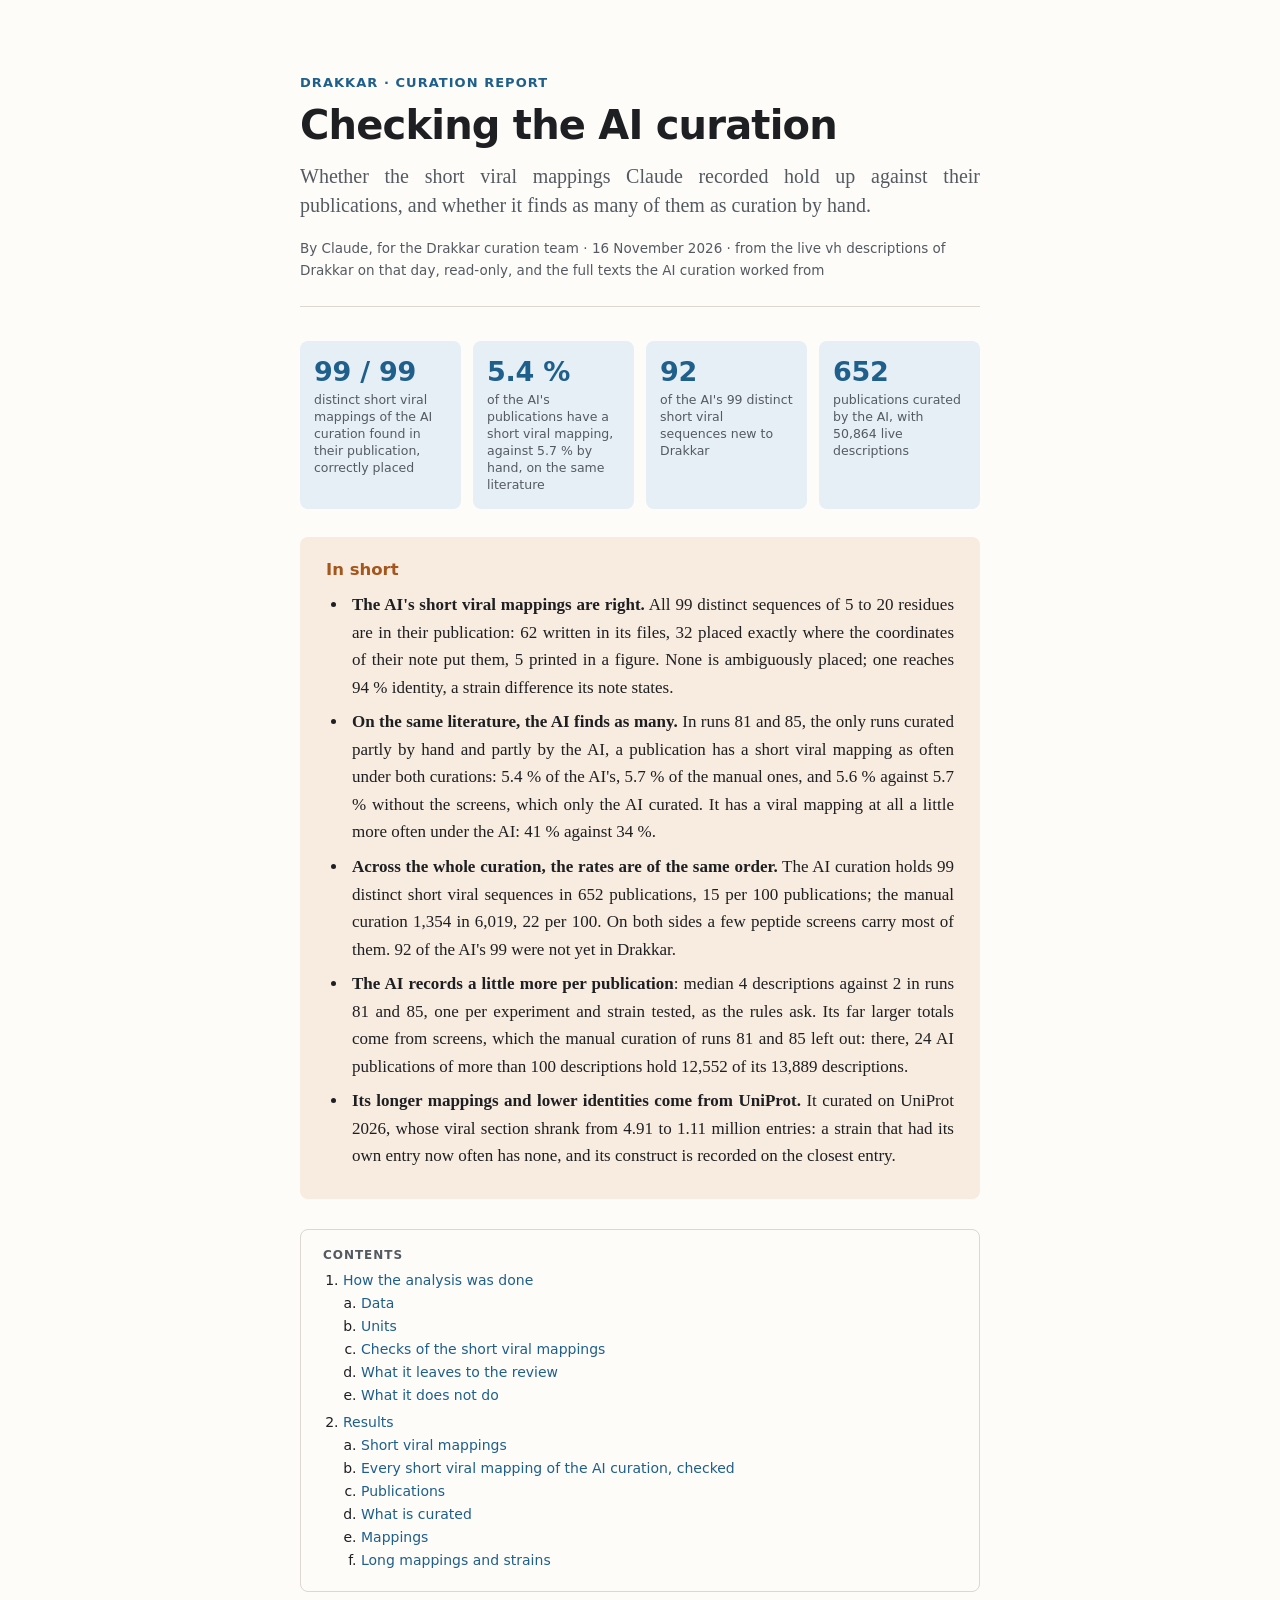
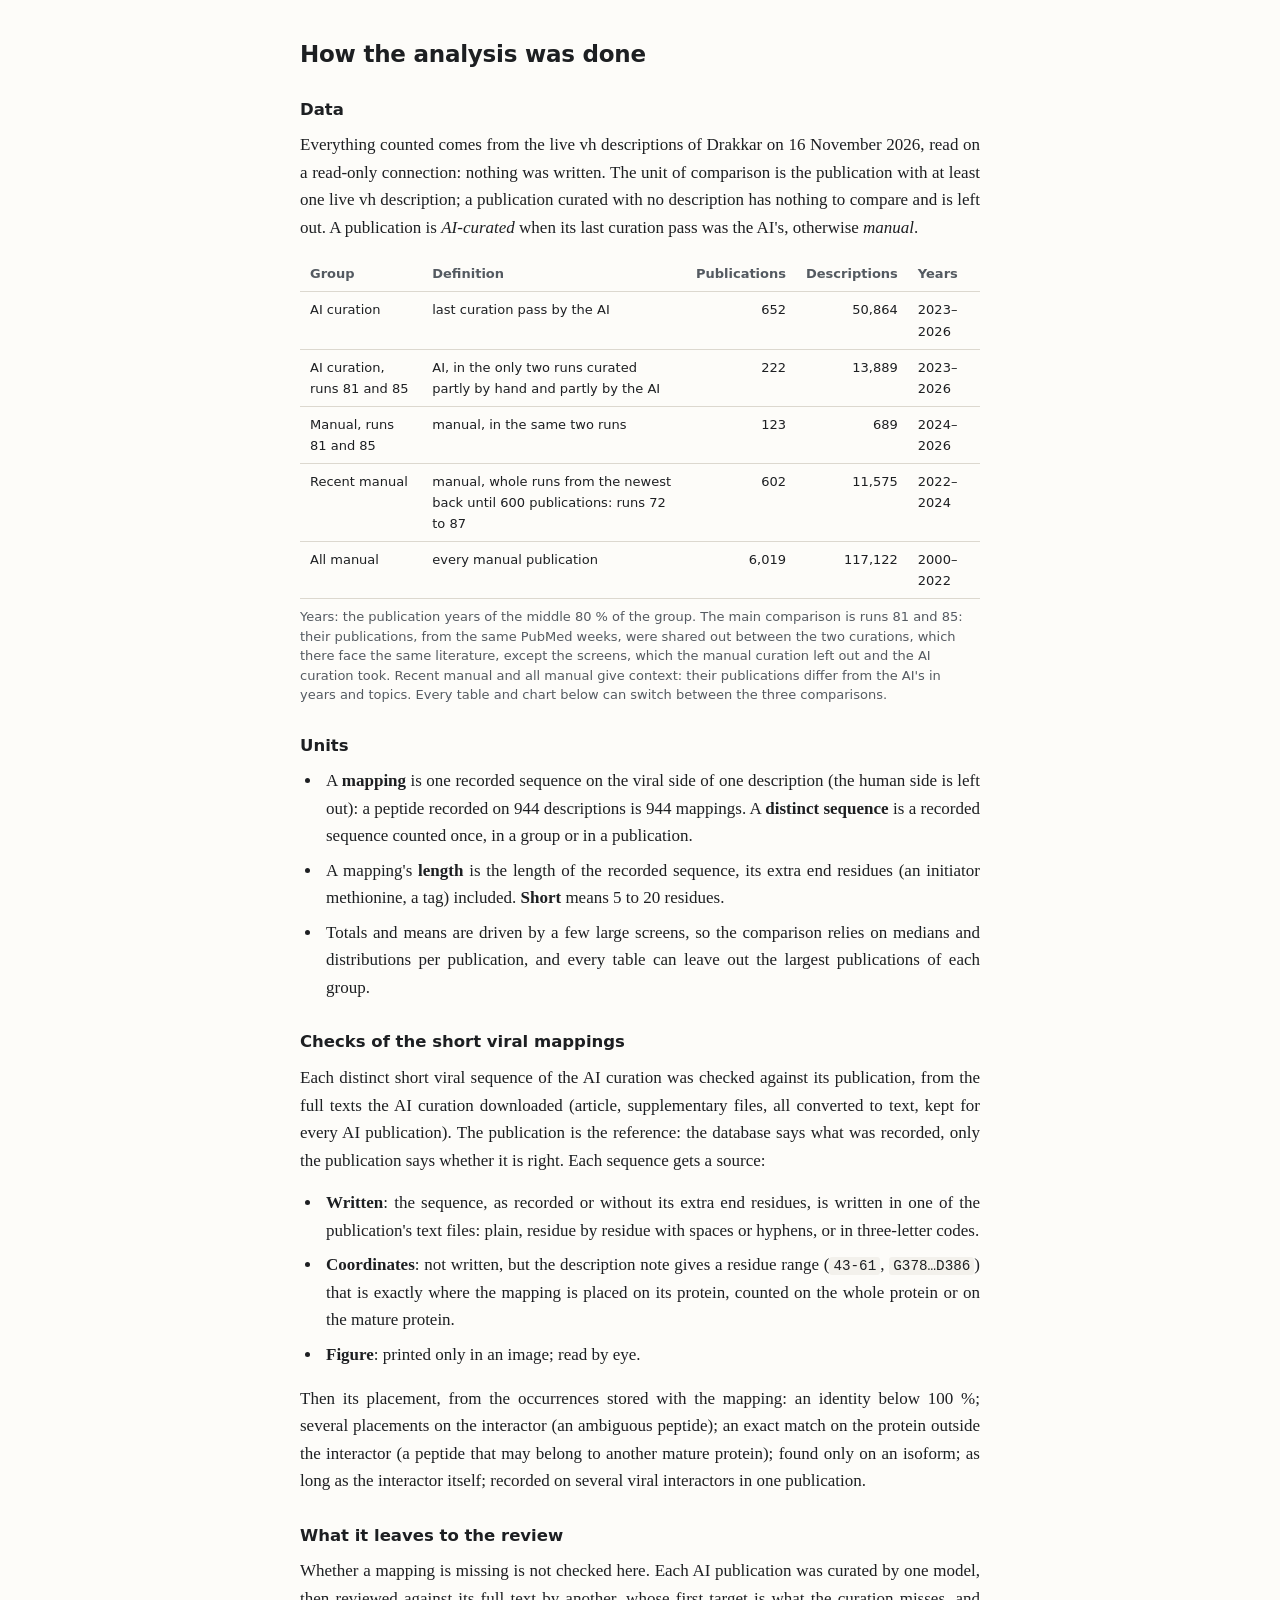
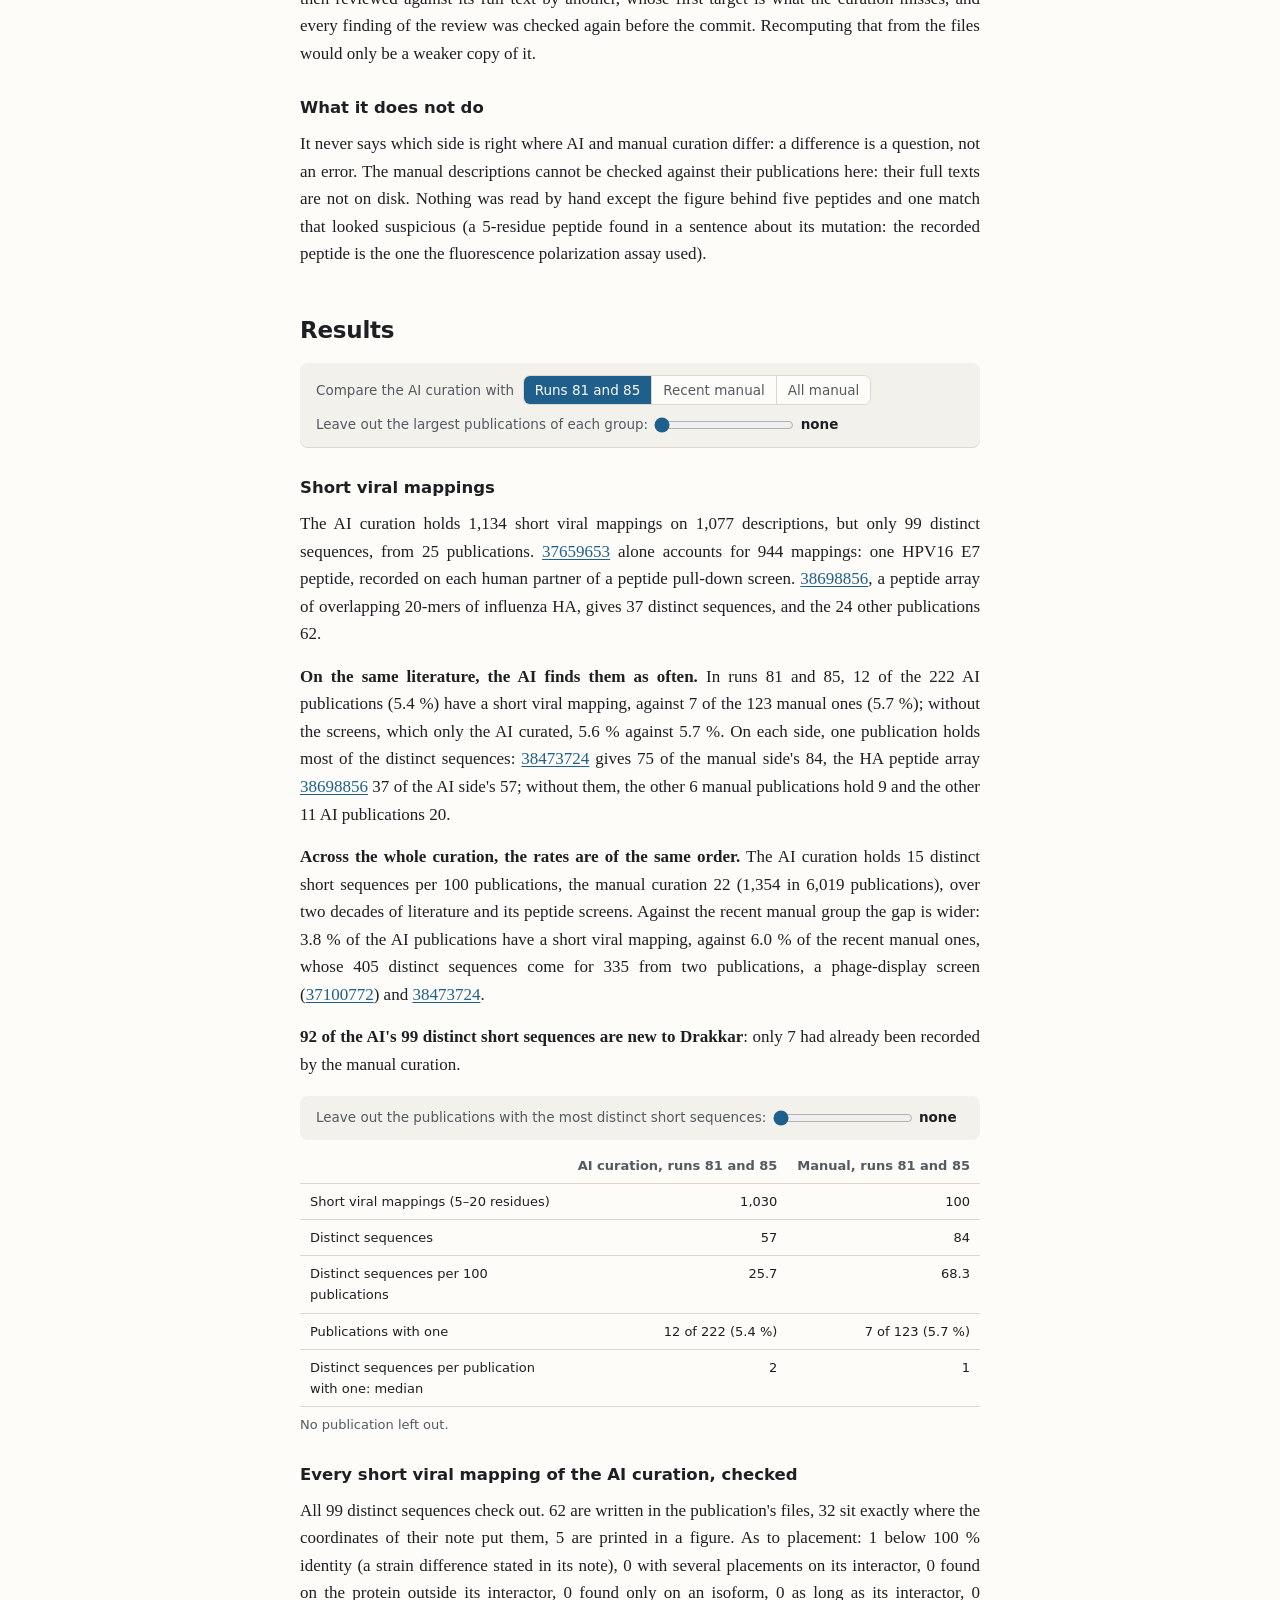
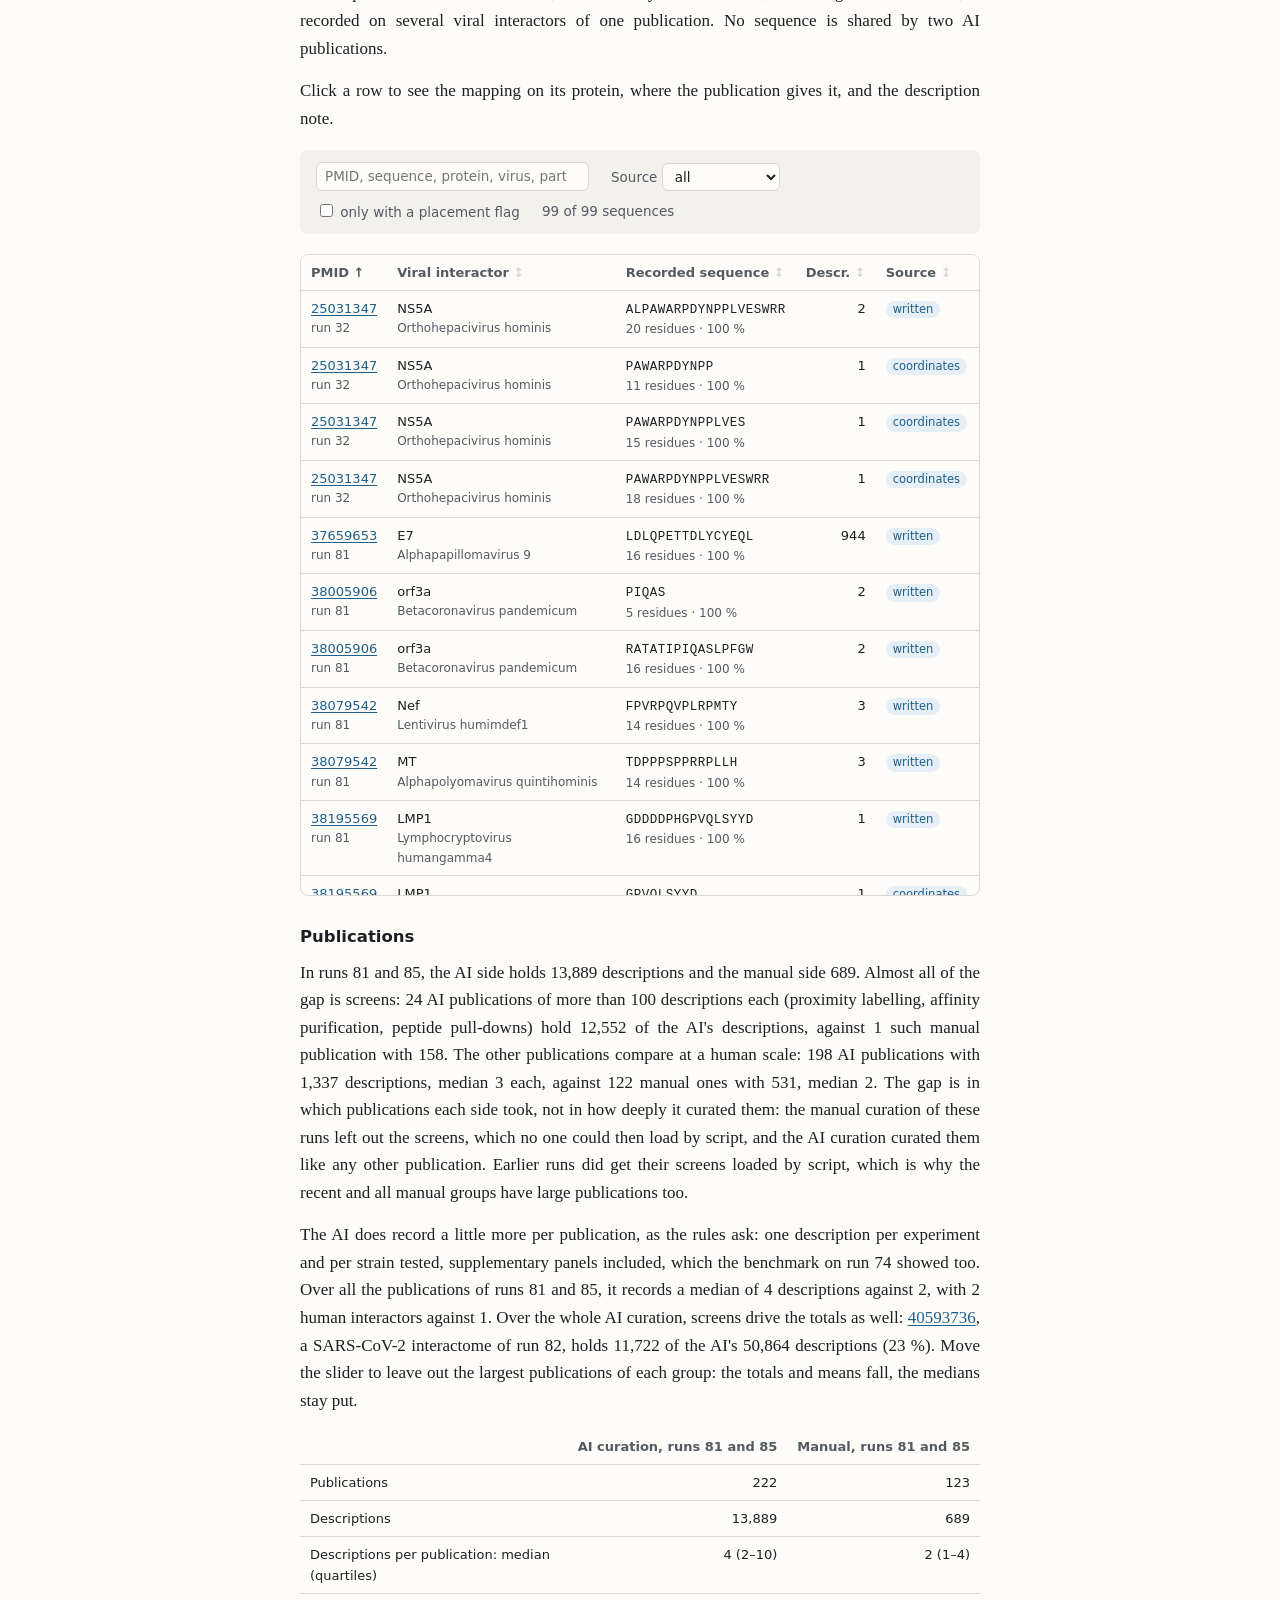
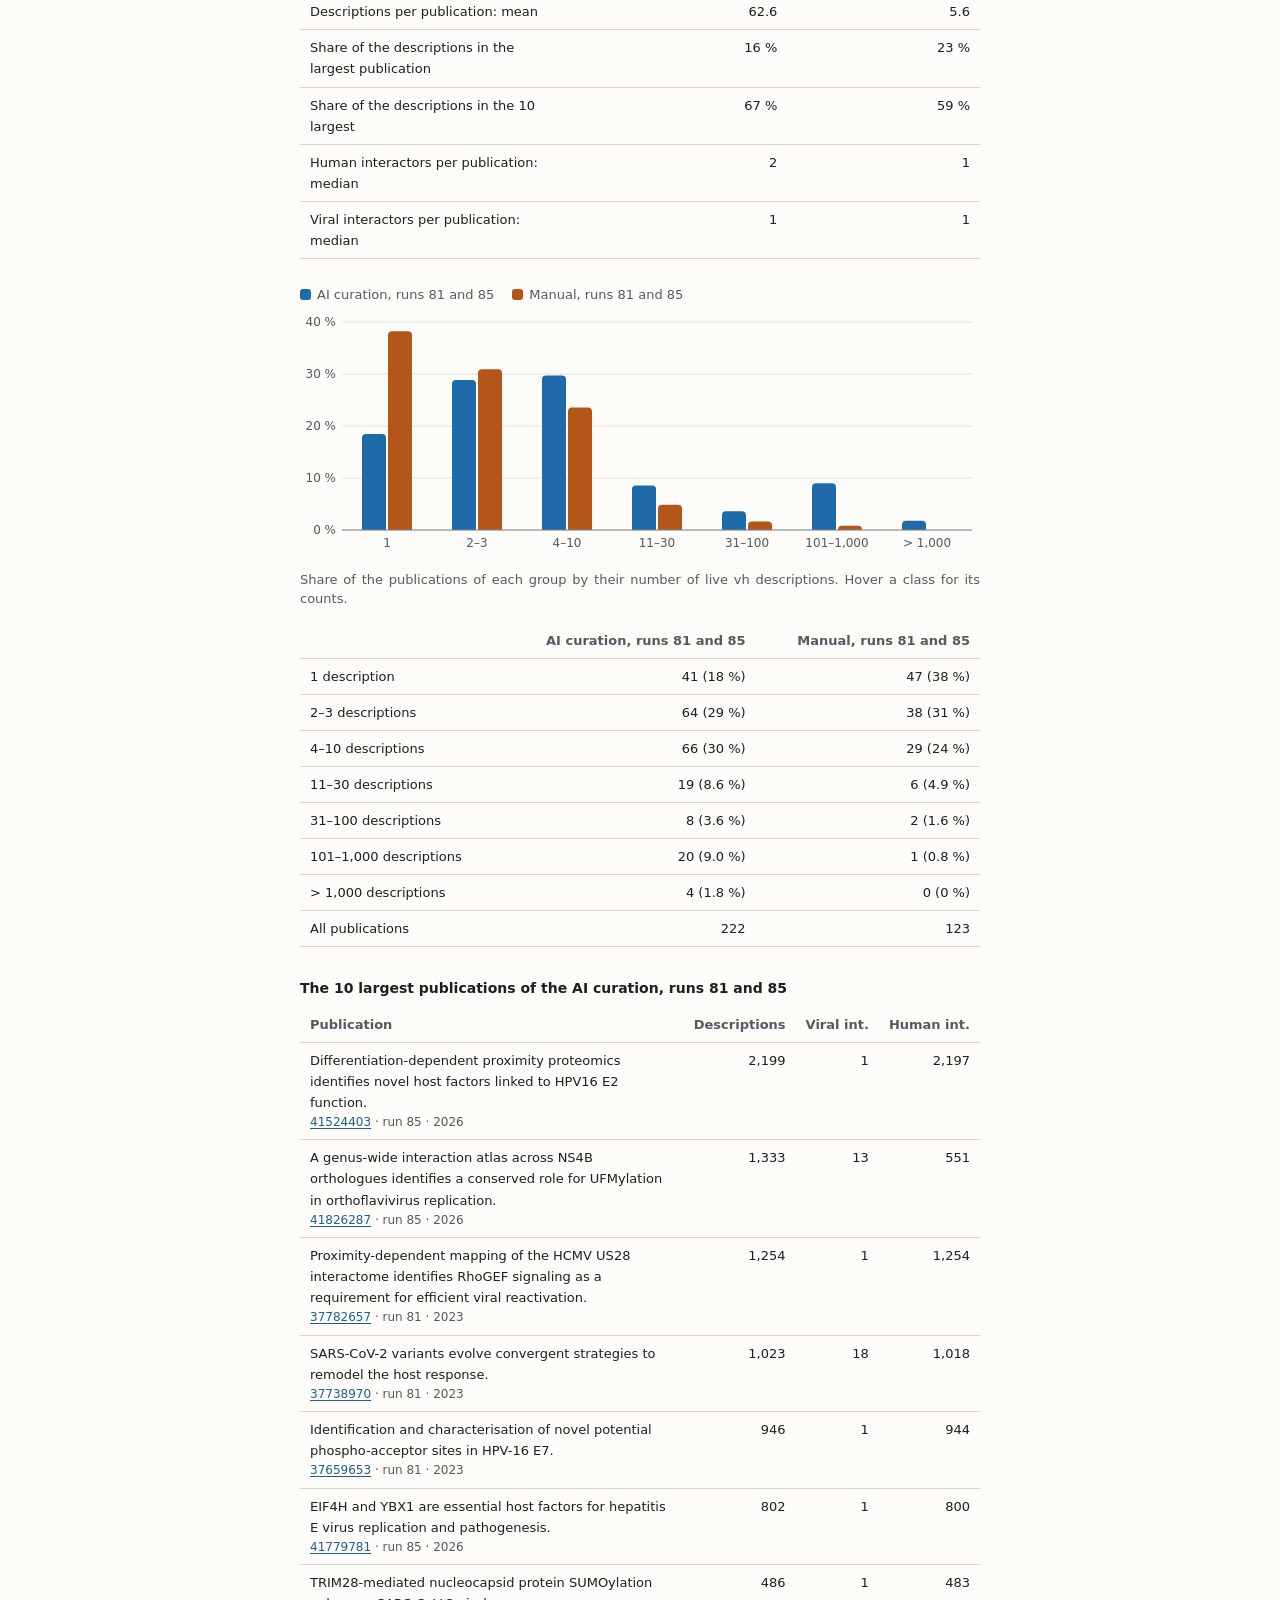
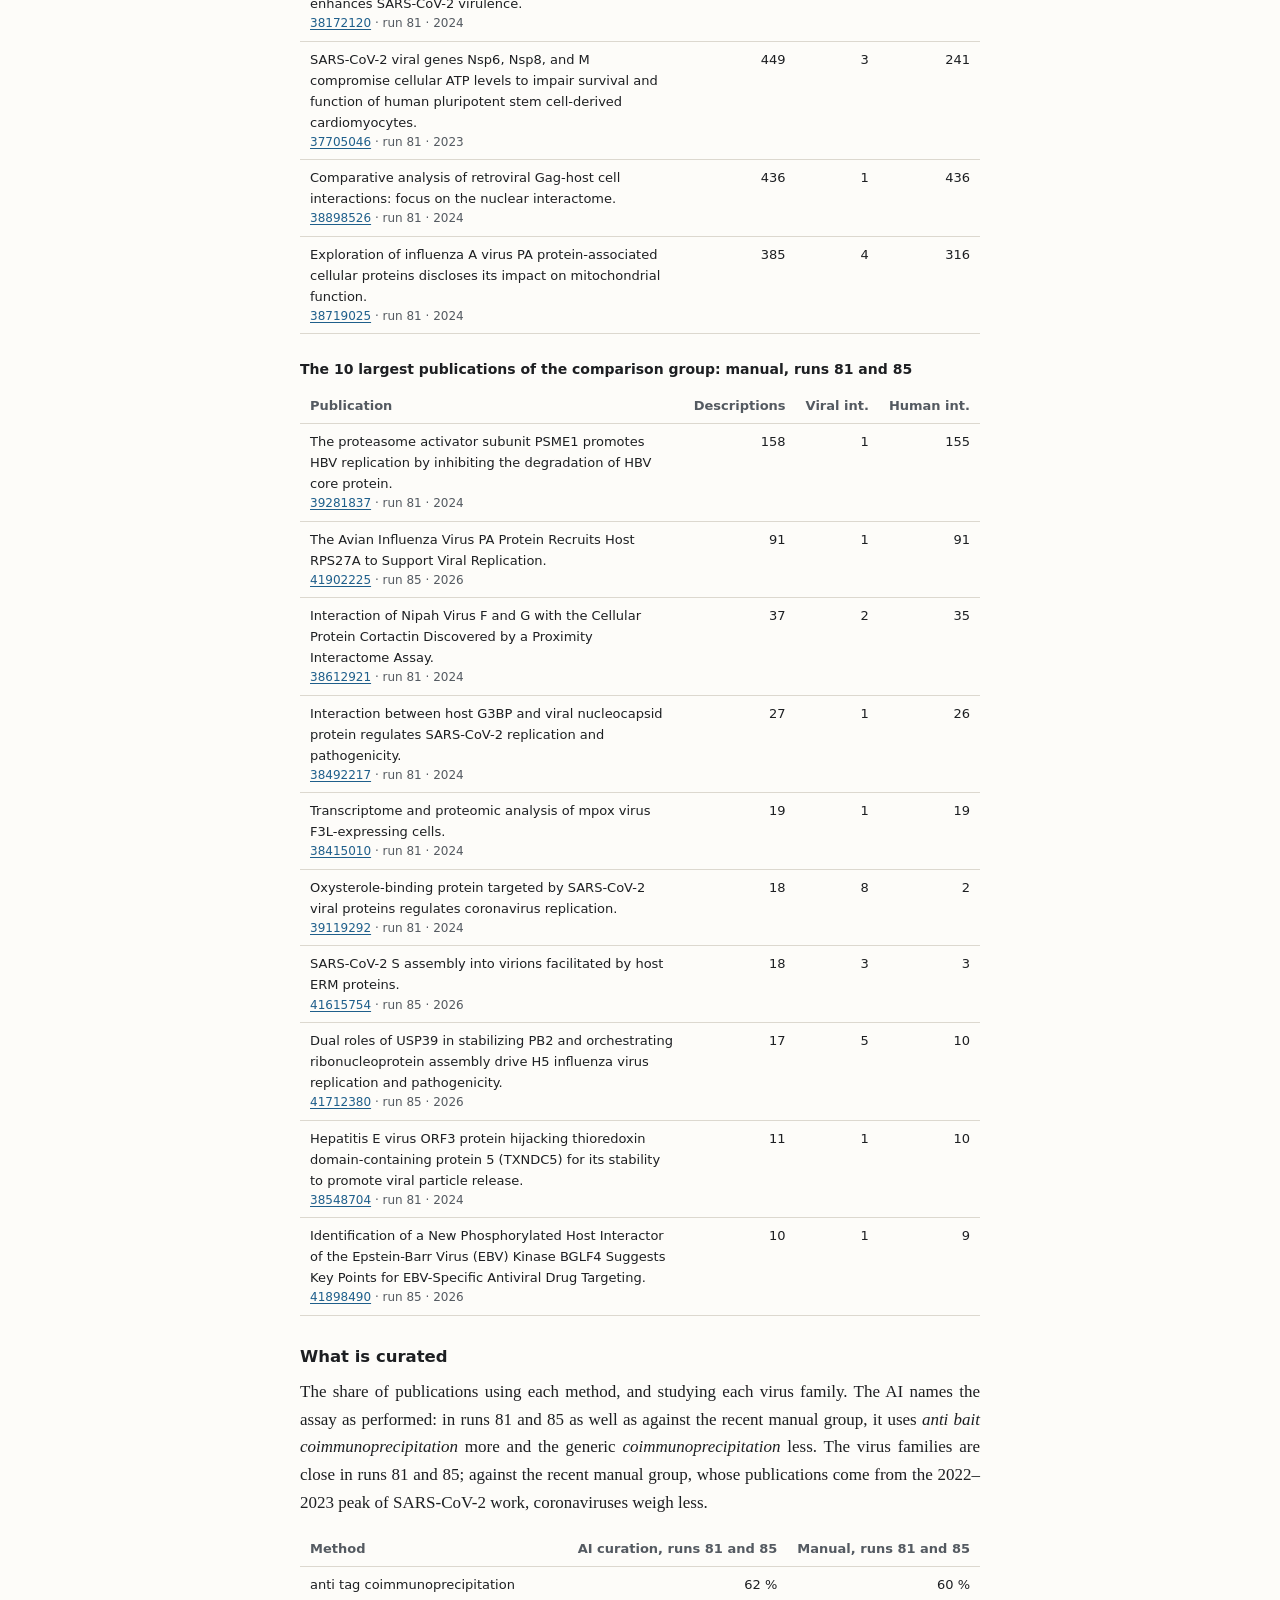
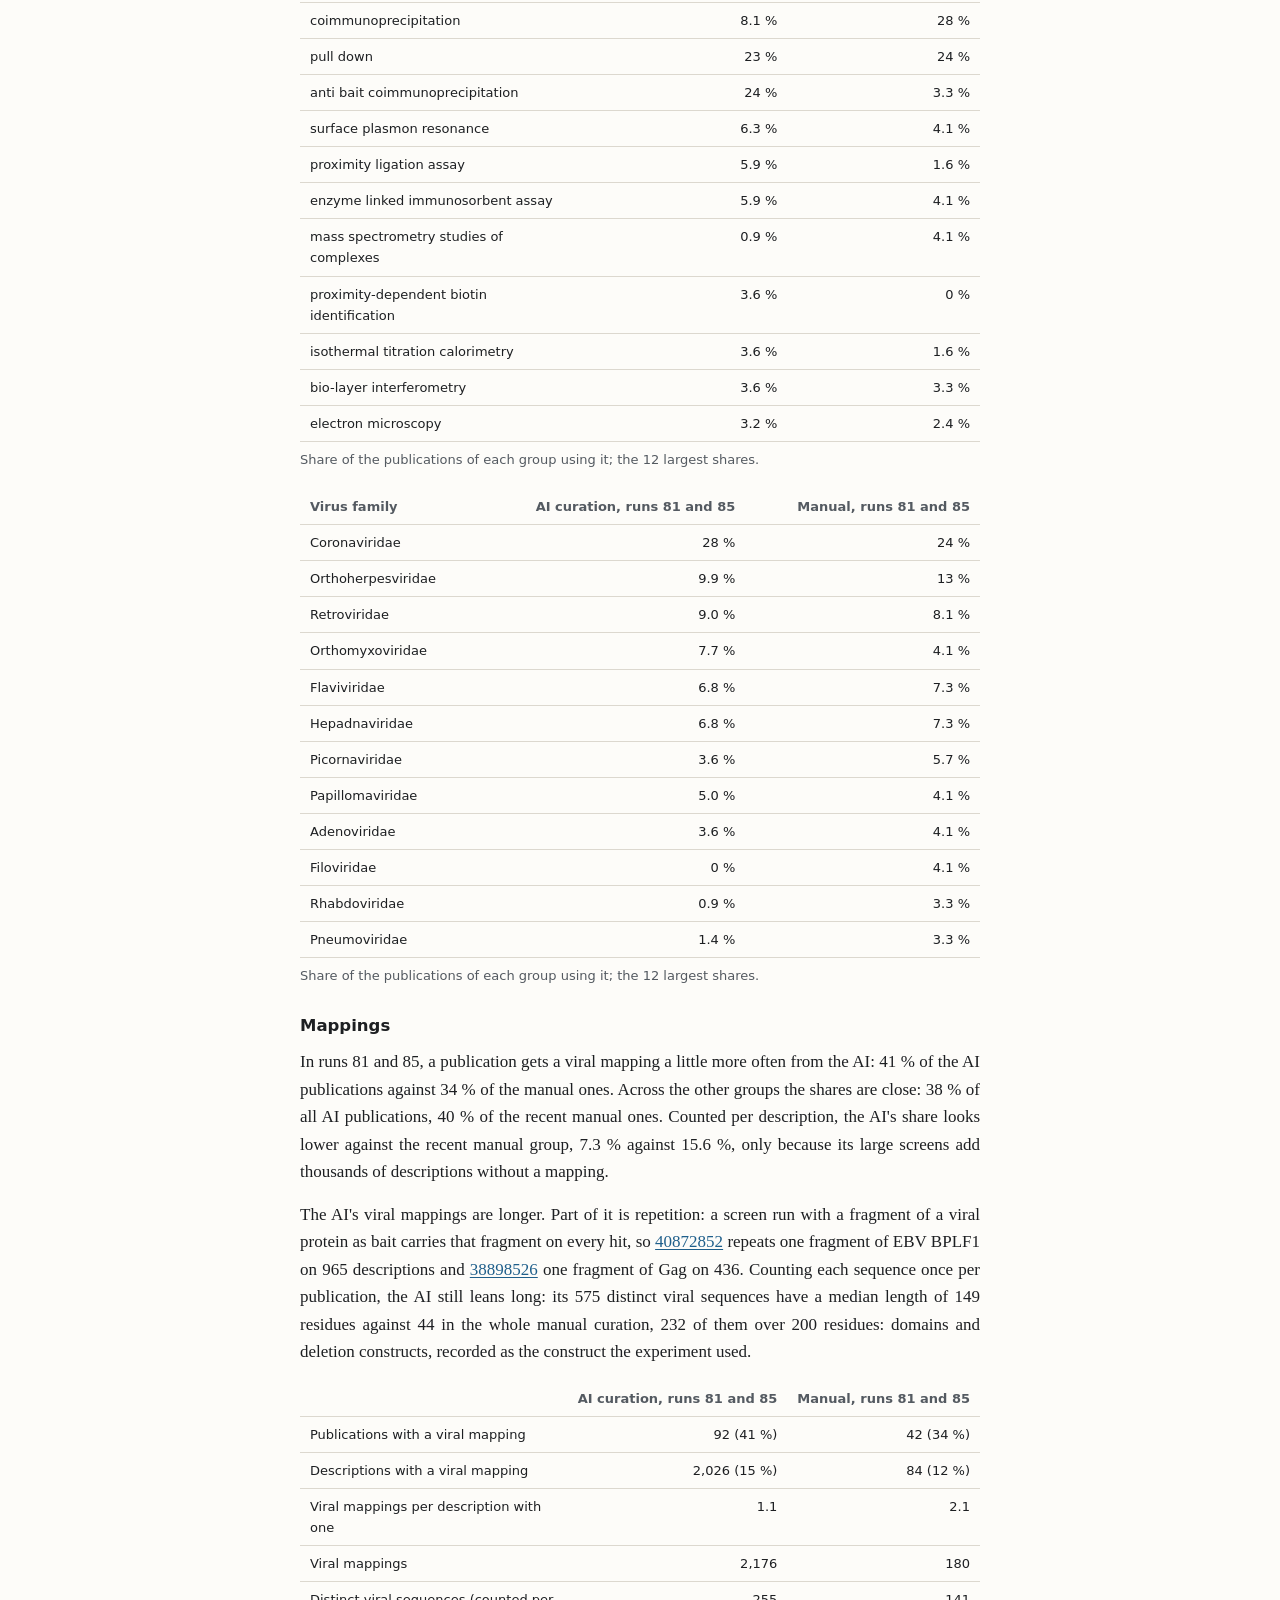
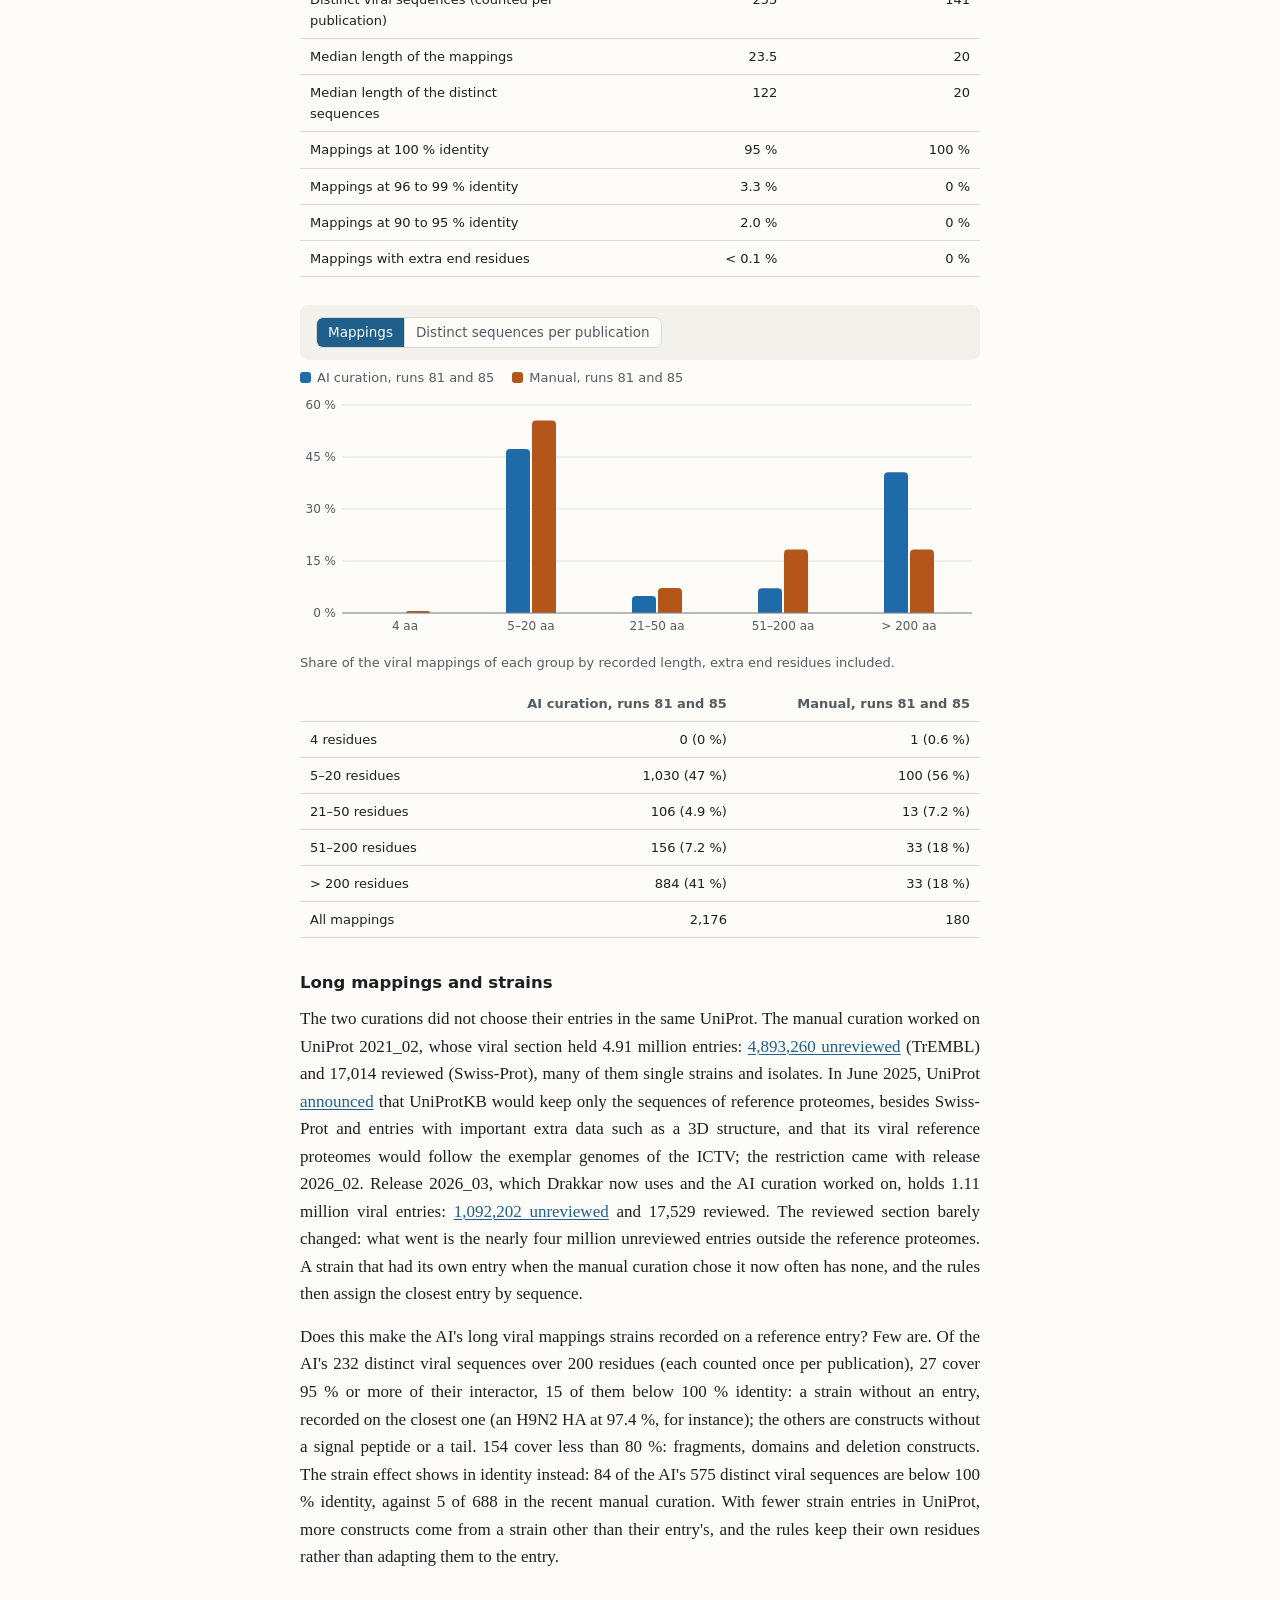
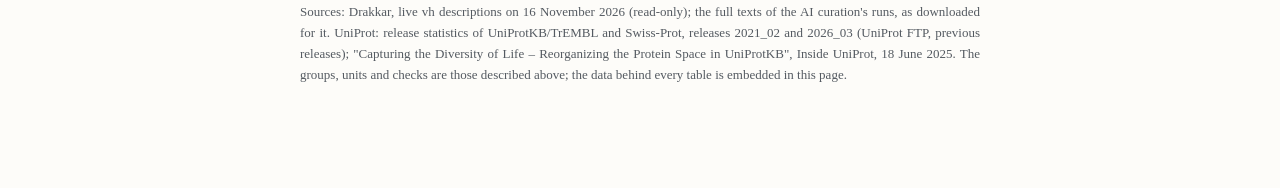
==== articles/2026-11-ai-curation-checked.html @ dc64033b "The report "Checking the AI curation" compares the AI curation with the manual one on the live vh de" ====
<!doctype html>
<html lang="en">
<head>
<meta charset="utf-8">
<meta name="viewport" content="width=device-width, initial-scale=1">
<title>Checking the AI Curation</title>
<style>
/* The base theme of the articles of articles/: a reference to copy, never linked.
   Every article is one self-contained HTML file, to be sent or opened offline: its CSS starts with a
   copy of this file and adds what that article needs (charts, controls, tables of its own). A change
   here reaches only the articles written after it.
   Colors are tokens on :root, redefined for dark mode and for print; an article's own CSS uses them,
   and defines its own tokens the same way. */
@page { size: A4; margin: 22mm 25mm 24mm; }
:root {
  --bg: #fdfcf9; --ink: #1d1f22; --ink-soft: #545a61; --rule: #dcd8cf;
  --accent: #1f5f8b; --accent-soft: #e6eff6; --warm: #a4561d; --warm-soft: #f8ebdf;
  --panel: #f3f1ec; --line: #7d848b;
}
@media (prefers-color-scheme: dark) {
  :root:not([data-theme="light"]) {
    --bg: #17191c; --ink: #e7e5e0; --ink-soft: #a3a8ae; --rule: #33373c;
    --accent: #7db3dc; --accent-soft: #1d2a35; --warm: #e19a62; --warm-soft: #33261c;
    --panel: #212428; --line: #8a9097;
  }
}
:root[data-theme="dark"] {
  --bg: #17191c; --ink: #e7e5e0; --ink-soft: #a3a8ae; --rule: #33373c;
  --accent: #7db3dc; --accent-soft: #1d2a35; --warm: #e19a62; --warm-soft: #33261c;
  --panel: #212428; --line: #8a9097;
}
html { background: var(--bg); }
body {
  background: var(--bg); color: var(--ink);
  font: 17px/1.62 Charter, "Bitstream Charter", "Iowan Old Style", Georgia, Cambria, serif;
  max-width: 680px; margin: 0 auto; padding: 72px 24px 88px;
  -webkit-font-smoothing: antialiased;
}
p, li, figcaption {
  text-align: justify; text-justify: inter-word;
  hyphens: auto; -webkit-hyphens: auto; hyphenate-limit-chars: 7 3 3;
}
.byline, .pull, th, td { text-align: left; hyphens: manual; -webkit-hyphens: manual; }
h1, h2, h3, .kicker, .byline, figcaption, .stat b, .stat span, table, .diagram text {
  font-family: system-ui, -apple-system, "Segoe UI", Roboto, "Helvetica Neue", sans-serif;
}
.kicker { font-size: 13px; letter-spacing: 0.08em; text-transform: uppercase; color: var(--accent); margin: 0 0 10px; font-weight: 600; }
h1 { font-size: 40px; line-height: 1.12; letter-spacing: -0.02em; margin: 0 0 14px; }
.dek { font-size: 20px; line-height: 1.45; color: var(--ink-soft); margin: 0 0 18px; }
.byline { font-size: 13.5px; color: var(--ink-soft); border-bottom: 1px solid var(--rule); padding-bottom: 24px; margin-bottom: 34px; }
h2 { font-size: 23px; line-height: 1.25; letter-spacing: -0.01em; margin: 48px 0 14px; break-after: avoid; }
h3 { font-size: 16.5px; margin: 28px 0 8px; break-after: avoid; }
p { margin: 0 0 15px; }
ul, ol { margin: 0 0 16px; padding-left: 22px; }
li { padding-left: 4px; }
li { margin: 0 0 7px; }
em { font-style: italic; }
a { color: var(--accent); text-decoration-thickness: 1px; text-underline-offset: 2px; }
a:hover { text-decoration-thickness: 2px; }
code { font: 0.84em ui-monospace, SFMono-Regular, Menlo, Consolas, monospace; background: var(--panel); padding: 1px 4px; border-radius: 3px; }
.lead::first-letter { float: left; font-size: 58px; line-height: 0.9; padding: 6px 8px 0 0; color: var(--accent); font-weight: 700; }
blockquote.note {
  margin: 20px 0 24px; padding: 16px 22px 16px 20px; background: var(--panel); border-left: 3px solid var(--accent); border-radius: 0 6px 6px 0;
  font: 13px/1.6 ui-monospace, SFMono-Regular, Menlo, Consolas, monospace; color: var(--ink);
  break-inside: avoid; white-space: pre-wrap;
}
.aside {
  margin: 26px 0; padding: 20px 26px 22px; background: var(--warm-soft); border-radius: 8px; break-inside: avoid;
}
.aside p:last-child, .aside ul:last-child { margin-bottom: 0; }
.aside h3 { margin-top: 0; color: var(--warm); }
.pull { font-size: 21px; line-height: 1.45; color: var(--accent); border-top: 1px solid var(--rule); border-bottom: 1px solid var(--rule); padding: 18px 12px; margin: 32px 0; break-inside: avoid; }
.stats { display: grid; grid-template-columns: repeat(4, 1fr); gap: 12px; margin: 24px 0 28px; break-inside: avoid; }
.stat { background: var(--accent-soft); border-radius: 8px; padding: 16px 14px 15px; }
.stat b { display: block; font-size: 27px; line-height: 1.1; color: var(--accent); font-variant-numeric: tabular-nums; letter-spacing: -0.01em; }
.stat span { display: block; font-size: 12.5px; line-height: 1.35; color: var(--ink-soft); margin-top: 6px; }
figure { margin: 28px 0 32px; break-inside: avoid; }
figcaption { font-size: 13px; line-height: 1.5; color: var(--ink-soft); margin-top: 10px; }
.diagram { width: 100%; height: auto; display: block; }
.diagram text { font-size: 11px; fill: var(--ink); }
.diagram .label { font-size: 13px; font-weight: 700; }
.diagram .sub { font-size: 10.5px; fill: var(--ink-soft); }
.diagram .small { font-size: 9.5px; }
.diagram .node { fill: var(--panel); stroke: var(--line); stroke-width: 1; }
.diagram .worker { fill: var(--accent-soft); stroke: var(--accent); stroke-width: 1; }
.diagram .gate { fill: var(--warm-soft); stroke: var(--warm); stroke-width: 1.2; }
.diagram .db { fill: var(--panel); stroke: var(--ink-soft); stroke-width: 1.2; }
.diagram .wire { stroke: var(--line); stroke-width: 1; fill: none; }
.diagram .arrowhead { fill: var(--line); }
.diagram .warm { fill: var(--warm); }
.diagram .band { fill: none; stroke: var(--rule); stroke-width: 1; }
table { border-collapse: collapse; width: 100%; font-size: 13.5px; margin: 8px 0 20px; break-inside: avoid; }
th, td { text-align: left; padding: 7px 10px; border-bottom: 1px solid var(--rule); vertical-align: top; }
th { font-weight: 600; color: var(--ink-soft); }
td.n, th.n { text-align: right; font-variant-numeric: tabular-nums; white-space: nowrap; }
.signoff { margin-top: 40px; padding-top: 18px; border-top: 1px solid var(--rule); font-style: italic; color: var(--ink-soft); }
.sources { font-size: 13px; color: var(--ink-soft); margin-top: 30px; }
.sources p { margin-bottom: 8px; }
@media (max-width: 620px) {
  body { font-size: 16px; padding: 36px 16px 56px; }
  p, li, figcaption { text-align: left; hyphens: manual; -webkit-hyphens: manual; }
  h1 { font-size: 31px; }
  .dek { font-size: 18px; }
  .stats { grid-template-columns: repeat(2, 1fr); }
  table { display: block; overflow-x: auto; }
}
@media print {
  :root, :root[data-theme="dark"] {
    --bg: #ffffff; --ink: #1d1f22; --ink-soft: #545a61; --rule: #dcd8cf;
    --accent: #1f5f8b; --accent-soft: #e6eff6; --warm: #a4561d; --warm-soft: #f8ebdf;
    --panel: #f3f1ec; --line: #7d848b;
  }
  body { max-width: none; padding: 0; font-size: 10.6pt; line-height: 1.58; }
  h1 { font-size: 27pt; }
  h2 { font-size: 15.5pt; margin: 30px 0 10px; }
  h3 { font-size: 11.5pt; margin: 20px 0 6px; }
  p { margin-bottom: 11px; }
  .byline { padding-bottom: 18px; margin-bottom: 24px; }
  figure { margin: 18px 0 20px; }
  .aside { padding: 16px 22px 18px; }
  .diagram { max-width: 86%; margin: 0 auto; }
  blockquote.note { break-inside: auto; font-size: 12px; }
  .stat b { font-size: 21px; white-space: nowrap; }
  .stat span { font-size: 11.5px; }
  .dek { font-size: 13.5pt; }
  .pull { font-size: 14pt; }
  .stat, .aside, blockquote.note, .stats, .diagram, code {
    -webkit-print-color-adjust: exact; print-color-adjust: exact;
  }
  p, li { orphans: 3; widows: 3; }
}
</style>
<style>
/* What only this report needs, on top of the theme: chart colors (checked for color-vision
   deficiencies on both surfaces), wide blocks, controls, charts, tooltips, data tables, the explorer. */
:root { --series-1: #1f6aa8; --series-2: #b4561a; --grid: #e7e3da; --hl: #fbe7a6; }
@media (prefers-color-scheme: dark) {
  :root:not([data-theme="light"]) { --series-1: #4f9ad6; --series-2: #d27a35; --grid: #2a2e33; --hl: #5a4a17; }
}
:root[data-theme="dark"] { --series-1: #4f9ad6; --series-2: #d27a35; --grid: #2a2e33; --hl: #5a4a17; }
@media print {
  :root, :root[data-theme="dark"] { --series-1: #1f6aa8; --series-2: #b4561a; --grid: #e7e3da; --hl: #fbe7a6; }
}
.wide { box-sizing: border-box; width: min(1040px, calc(100vw - 32px)); position: relative; left: 50%; transform: translateX(-50%); }
.mono, .seq { font-family: ui-monospace, SFMono-Regular, Menlo, Consolas, monospace; }
.seq { font-size: 12.5px; letter-spacing: 0.04em; word-break: break-all; }
.seq .x { color: var(--warm); text-transform: lowercase; }
.seq .mm { background: var(--warm-soft); color: var(--warm); font-weight: 700; }
mark { background: var(--hl); color: inherit; padding: 0 1px; border-radius: 2px; }
.controls {
  display: flex; flex-wrap: wrap; gap: 10px 22px; align-items: center; margin: 18px 0 20px; padding: 12px 16px;
  background: var(--panel); border-radius: 8px; font: 13.5px/1.4 system-ui, -apple-system, "Segoe UI", Roboto, sans-serif;
}
.controls.sticky { position: sticky; top: 0; z-index: 5; box-shadow: 0 1px 0 var(--rule); }
.controls label { color: var(--ink-soft); }
.controls input[type=range] { vertical-align: middle; accent-color: var(--accent); width: 140px; }
.controls input[type=search], .controls select {
  font: inherit; color: var(--ink); background: var(--bg); border: 1px solid var(--rule); border-radius: 6px; padding: 4px 8px;
}
.seg { display: inline-flex; border: 1px solid var(--rule); border-radius: 7px; overflow: hidden; }
.seg button {
  font: inherit; color: var(--ink-soft); background: var(--bg); border: 0; padding: 5px 11px; cursor: pointer;
}
.seg button + button { border-left: 1px solid var(--rule); }
.seg button[aria-pressed=true] { background: var(--accent); color: var(--bg); }
.legend { display: flex; flex-wrap: wrap; gap: 6px 18px; font: 13px system-ui, -apple-system, "Segoe UI", Roboto, sans-serif; color: var(--ink-soft); margin: 4px 0 8px; }
.legend i { display: inline-block; width: 11px; height: 11px; border-radius: 3px; margin-right: 6px; vertical-align: -1px; }
.chart { width: 100%; height: auto; display: block; overflow: visible; }
.chart text { font: 12px system-ui, -apple-system, "Segoe UI", Roboto, sans-serif; fill: var(--ink-soft); }
.chart .grid { stroke: var(--grid); stroke-width: 1; }
.chart .axis { stroke: var(--line); stroke-width: 1; }
.chart .s1 { fill: var(--series-1); } .chart .s2 { fill: var(--series-2); }
.chart .hit { fill: transparent; cursor: default; }
.chart .hit:hover { fill: var(--ink); fill-opacity: 0.05; }
.tip {
  position: fixed; pointer-events: none; z-index: 20; background: var(--bg); color: var(--ink); border: 1px solid var(--rule);
  border-radius: 6px; padding: 7px 10px; font: 12.5px/1.45 system-ui, -apple-system, "Segoe UI", Roboto, sans-serif;
  box-shadow: 0 4px 14px rgba(0,0,0,0.12); max-width: 320px; display: none;
}
.tip b { font-weight: 600; }
table.data { font-size: 13px; }
table.data th { white-space: nowrap; }
table.data td .seq { white-space: nowrap; word-break: normal; }
table.data th[data-sort] { cursor: pointer; user-select: none; }
table.data th[data-sort]::after { content: " ↕"; color: var(--rule); }
table.data th[aria-sort=ascending]::after { content: " ↑"; color: var(--ink-soft); }
table.data th[aria-sort=descending]::after { content: " ↓"; color: var(--ink-soft); }
table.data tr.row { cursor: pointer; }
table.data tr.row:hover td { background: var(--panel); }
table.data tr.detail td { background: var(--panel); padding: 14px 16px 16px; }
table.data td .sub { display: block; color: var(--ink-soft); font-size: 12px; }
.scroll { max-height: 640px; overflow: auto; border: 1px solid var(--rule); border-radius: 8px; }
.scroll table { margin: 0; }
.scroll thead th { position: sticky; top: 0; background: var(--bg); z-index: 1; box-shadow: 0 1px 0 var(--rule); }
.pill {
  display: inline-block; font: 11.5px/1.5 system-ui, -apple-system, "Segoe UI", Roboto, sans-serif; padding: 0 7px; border-radius: 9px;
  background: var(--accent-soft); color: var(--accent); white-space: nowrap; margin: 1px 2px 1px 0;
}
.pill.warm { background: var(--warm-soft); color: var(--warm); }
.pill.soft { background: var(--panel); color: var(--ink-soft); border: 1px solid var(--rule); }
.kv { display: grid; grid-template-columns: max-content 1fr; gap: 4px 14px; font-size: 13px; margin: 0 0 10px; }
.kv dt { color: var(--ink-soft); } .kv dd { margin: 0; }
.ctx { font: 12.5px/1.6 ui-monospace, SFMono-Regular, Menlo, Consolas, monospace; white-space: pre-wrap; word-break: break-word; background: var(--bg); border: 1px solid var(--rule); border-radius: 6px; padding: 8px 10px; margin: 4px 0 10px; }
.align { font: 13px/1.5 ui-monospace, SFMono-Regular, Menlo, Consolas, monospace; white-space: pre; overflow-x: auto; background: var(--bg); border: 1px solid var(--rule); border-radius: 6px; padding: 8px 10px; margin: 4px 0 10px; }
.align .flank { color: var(--ink-soft); opacity: 0.7; }
.muted { color: var(--ink-soft); }
@media print {
  .wide { width: auto; left: 0; transform: none; }
  .controls, .tip { display: none; }
  .scroll { max-height: none; overflow: visible; }
}
.toc { margin: 30px 0 8px; padding: 16px 22px 14px; border: 1px solid var(--rule); border-radius: 8px; font: 14px/1.5 system-ui, -apple-system, "Segoe UI", Roboto, sans-serif; }
.toc-title { margin: 0 0 6px; font-weight: 600; color: var(--ink-soft); text-transform: uppercase; letter-spacing: 0.08em; font-size: 12px; text-align: left; }
.toc ol { margin: 0; padding-left: 20px; }
.toc ol ol { margin: 2px 0 6px; padding-left: 18px; list-style: lower-alpha; }
.toc li { margin: 2px 0; padding: 0; text-align: left; }
.toc a { text-decoration: none; }
.toc a:hover { text-decoration: underline; }
h2[id], h3[id] { scroll-margin-top: 90px; }
@media print { .toc { break-inside: avoid; } }
.table-title { margin: 26px 0 4px; font: 600 14px/1.4 system-ui, -apple-system, "Segoe UI", Roboto, sans-serif; color: var(--ink); text-align: left; }
figure table.data { margin-top: 14px; }
.caption, table.data caption {
  font: 13px/1.5 system-ui, -apple-system, "Segoe UI", Roboto, sans-serif; color: var(--ink-soft);
  text-align: left; hyphens: manual; -webkit-hyphens: manual; margin: -12px 0 22px;
}
table.data caption { caption-side: bottom; margin: 0; padding-top: 8px; }
@media (max-width: 620px) {
  /* the report's tables fit the phone width: headers wrap, numbers stay whole; only the explorer scrolls, in its box */
  table.data { display: table; font-size: 12.5px; }
  table.data th { white-space: normal; }
  table.data th, table.data td { padding: 6px 6px; }
  .scroll table.data { min-width: 560px; }
  .seg button { padding: 5px 8px; font-size: 12.5px; }
}
.warn { color: var(--warm); font-weight: 600; }
</style>
</head>
<body>
<header>
  <p class="kicker">Drakkar · curation report</p>
  <h1>Checking the AI curation</h1>
  <p class="dek">Whether the short viral mappings Claude recorded hold up against their publications, and whether it finds as many of them as curation by hand.</p>
  <p class="byline">By Claude, for the Drakkar curation team · 16 November 2026 · from the live vh descriptions of Drakkar on that day, read-only, and the full texts the AI curation worked from</p>
</header>

<div class="stats">
  <div class="stat"><b>99 / 99</b><span>distinct short viral mappings of the AI curation found in their publication, correctly placed</span></div>
  <div class="stat"><b>5.4 %</b><span>of the AI's publications have a short viral mapping, against 5.7 % by hand, on the same literature</span></div>
  <div class="stat"><b>92</b><span>of the AI's 99 distinct short viral sequences new to Drakkar</span></div>
  <div class="stat"><b>652</b><span>publications curated by the AI, with 50,864 live descriptions</span></div>
</div>

<div class="aside">
  <h3 data-toc="no">In short</h3>
  <ul>
    <li><strong>The AI's short viral mappings are right.</strong> All 99 distinct sequences of 5 to 20 residues are in their publication: 62 written in its files, 32 placed exactly where the coordinates of their note put them, 5 printed in a figure. None is ambiguously placed; one reaches 94 % identity, a strain difference its note states.</li>
    <li><strong>On the same literature, the AI finds as many.</strong> In runs 81 and 85, the only runs curated partly by hand and partly by the AI, a publication has a short viral mapping as often under both curations: 5.4 % of the AI's, 5.7 % of the manual ones, and 5.6 % against 5.7 % without the screens, which only the AI curated. It has a viral mapping at all a little more often under the AI: 41 % against 34 %.</li>
    <li><strong>Across the whole curation, the rates are of the same order.</strong> The AI curation holds 99 distinct short viral sequences in 652 publications, 15 per 100 publications; the manual curation 1,354 in 6,019, 22 per 100. On both sides a few peptide screens carry most of them. 92 of the AI's 99 were not yet in Drakkar.</li>
    <li><strong>The AI records a little more per publication</strong>: median 4 descriptions against 2 in runs 81 and 85, one per experiment and strain tested, as the rules ask. Its far larger totals come from screens, which the manual curation of runs 81 and 85 left out: there, 24 AI publications of more than 100 descriptions hold 12,552 of its 13,889 descriptions.</li>
    <li><strong>Its longer mappings and lower identities come from UniProt.</strong> It curated on UniProt 2026, whose viral section shrank from 4.91 to 1.11 million entries: a strain that had its own entry now often has none, and its construct is recorded on the closest entry.</li>
  </ul>
</div>

<nav class="toc" aria-label="Contents"><p class="toc-title">Contents</p><ol><li><a href="#how-the-analysis-was-done">How the analysis was done</a><ol><li><a href="#data">Data</a></li><li><a href="#units">Units</a></li><li><a href="#checks-of-the-short-viral-mappings">Checks of the short viral mappings</a></li><li><a href="#what-it-leaves-to-the-review">What it leaves to the review</a></li><li><a href="#what-it-does-not-do">What it does not do</a></li></ol></li><li><a href="#results">Results</a><ol><li><a href="#short-viral-mappings">Short viral mappings</a></li><li><a href="#every-short-viral-mapping-of-the-ai-curation-checked">Every short viral mapping of the AI curation, checked</a></li><li><a href="#publications">Publications</a></li><li><a href="#what-is-curated">What is curated</a></li><li><a href="#mappings">Mappings</a></li><li><a href="#long-mappings-and-strains">Long mappings and strains</a></li></ol></li></ol></nav>

<h2 id="how-the-analysis-was-done">How the analysis was done</h2>

<h3 id="data">Data</h3>
<p>Everything counted comes from the live vh descriptions of Drakkar on 16 November 2026, read on a read-only connection: nothing was written. The unit of comparison is the publication with at least one live vh description; a publication curated with no description has nothing to compare and is left out. A publication is <em>AI-curated</em> when its last curation pass was the AI's, otherwise <em>manual</em>.</p>

<table class="data">
  <thead><tr><th>Group</th><th>Definition</th><th class="n">Publications</th><th class="n">Descriptions</th><th>Years</th></tr></thead>
  <tbody>
    <tr><td>AI curation</td><td>last curation pass by the AI</td><td class="n">652</td><td class="n">50,864</td><td>2023–2026</td></tr>
    <tr><td>AI curation, runs 81 and 85</td><td>AI, in the only two runs curated partly by hand and partly by the AI</td><td class="n">222</td><td class="n">13,889</td><td>2023–2026</td></tr>
    <tr><td>Manual, runs 81 and 85</td><td>manual, in the same two runs</td><td class="n">123</td><td class="n">689</td><td>2024–2026</td></tr>
    <tr><td>Recent manual</td><td>manual, whole runs from the newest back until 600 publications: runs 72 to 87</td><td class="n">602</td><td class="n">11,575</td><td>2022–2024</td></tr>
    <tr><td>All manual</td><td>every manual publication</td><td class="n">6,019</td><td class="n">117,122</td><td>2000–2022</td></tr>
  </tbody>
</table>
<p class="caption">Years: the publication years of the middle 80 % of the group. The main comparison is runs 81 and 85: their publications, from the same PubMed weeks, were shared out between the two curations, which there face the same literature, except the screens, which the manual curation left out and the AI curation took. Recent manual and all manual give context: their publications differ from the AI's in years and topics. Every table and chart below can switch between the three comparisons.</p>

<h3 id="units">Units</h3>
<ul>
  <li>A <strong>mapping</strong> is one recorded sequence on the viral side of one description (the human side is left out): a peptide recorded on 944 descriptions is 944 mappings. A <strong>distinct sequence</strong> is a recorded sequence counted once, in a group or in a publication.</li>
  <li>A mapping's <strong>length</strong> is the length of the recorded sequence, its extra end residues (an initiator methionine, a tag) included. <strong>Short</strong> means 5 to 20 residues.</li>
  <li>Totals and means are driven by a few large screens, so the comparison relies on medians and distributions per publication, and every table can leave out the largest publications of each group.</li>
</ul>

<h3 id="checks-of-the-short-viral-mappings">Checks of the short viral mappings</h3>
<p>Each distinct short viral sequence of the AI curation was checked against its publication, from the full texts the AI curation downloaded (article, supplementary files, all converted to text, kept for every AI publication). The publication is the reference: the database says what was recorded, only the publication says whether it is right. Each sequence gets a source:</p>
<ul>
  <li><strong>Written</strong>: the sequence, as recorded or without its extra end residues, is written in one of the publication's text files: plain, residue by residue with spaces or hyphens, or in three-letter codes.</li>
  <li><strong>Coordinates</strong>: not written, but the description note gives a residue range (<code>43-61</code>, <code>G378…D386</code>) that is exactly where the mapping is placed on its protein, counted on the whole protein or on the mature protein.</li>
  <li><strong>Figure</strong>: printed only in an image; read by eye.</li>
</ul>
<p>Then its placement, from the occurrences stored with the mapping: an identity below 100 %; several placements on the interactor (an ambiguous peptide); an exact match on the protein outside the interactor (a peptide that may belong to another mature protein); found only on an isoform; as long as the interactor itself; recorded on several viral interactors in one publication.</p>

<h3 id="what-it-leaves-to-the-review">What it leaves to the review</h3>
<p>Whether a mapping is missing is not checked here. Each AI publication was curated by one model, then reviewed against its full text by another, whose first target is what the curation misses, and every finding of the review was checked again before the commit. Recomputing that from the files would only be a weaker copy of it.</p>

<h3 id="what-it-does-not-do">What it does not do</h3>
<p>It never says which side is right where AI and manual curation differ: a difference is a question, not an error. The manual descriptions cannot be checked against their publications here: their full texts are not on disk. Nothing was read by hand except the figure behind five peptides and one match that looked suspicious (a 5-residue peptide found in a sentence about its mutation: the recorded peptide is the one the fluorescence polarization assay used).</p>

<h2 id="results">Results</h2>

<div class="controls sticky" id="controls">
  <span><label>Compare the AI curation with</label>&nbsp; <span class="seg" id="compSeg">
    <button data-v="same" aria-pressed="true">Runs 81 and 85</button><button data-v="recent" aria-pressed="false">Recent manual</button><button data-v="manual" aria-pressed="false">All manual</button></span></span>
  <span><label for="drop">Leave out the largest publications of each group:</label> <input type="range" id="drop" min="0" max="20" value="0"> <b id="dropV">none</b></span>
</div>

<h3 id="short-viral-mappings">Short viral mappings</h3>
<p>The AI curation holds 1,134 short viral mappings on 1,077 descriptions, but only 99 distinct sequences, from 25 publications. <a href="https://pubmed.ncbi.nlm.nih.gov/37659653/">37659653</a> alone accounts for 944 mappings: one HPV16 E7 peptide, recorded on each human partner of a peptide pull-down screen. <a href="https://pubmed.ncbi.nlm.nih.gov/38698856/">38698856</a>, a peptide array of overlapping 20-mers of influenza HA, gives 37 distinct sequences, and the 24 other publications 62.</p>
<p><strong>On the same literature, the AI finds them as often.</strong> In runs 81 and 85, 12 of the 222 AI publications (5.4 %) have a short viral mapping, against 7 of the 123 manual ones (5.7 %); without the screens, which only the AI curated, 5.6 % against 5.7 %. On each side, one publication holds most of the distinct sequences: <a href="https://pubmed.ncbi.nlm.nih.gov/38473724/">38473724</a> gives 75 of the manual side's 84, the HA peptide array <a href="https://pubmed.ncbi.nlm.nih.gov/38698856/">38698856</a> 37 of the AI side's 57; without them, the other 6 manual publications hold 9 and the other 11 AI publications 20.</p>
<p><strong>Across the whole curation, the rates are of the same order.</strong> The AI curation holds 15 distinct short sequences per 100 publications, the manual curation 22 (1,354 in 6,019 publications), over two decades of literature and its peptide screens. Against the recent manual group the gap is wider: 3.8 % of the AI publications have a short viral mapping, against 6.0 % of the recent manual ones, whose 405 distinct sequences come for 335 from two publications, a phage-display screen (<a href="https://pubmed.ncbi.nlm.nih.gov/37100772/">37100772</a>) and <a href="https://pubmed.ncbi.nlm.nih.gov/38473724/">38473724</a>.</p>
<p><strong>92 of the AI's 99 distinct short sequences are new to Drakkar</strong>: only 7 had already been recorded by the manual curation.</p>

<div class="controls" style="margin-bottom:8px"><span><label for="dropShort">Leave out the publications with the most distinct short sequences:</label> <input type="range" id="dropShort" min="0" max="5" value="0"> <b id="dropShortV">none</b></span></div>
<table class="data" id="shortTable"></table>
<p class="caption" id="shortLeft"></p>

<h3 id="every-short-viral-mapping-of-the-ai-curation-checked">Every short viral mapping of the AI curation, checked</h3>
<p>All 99 distinct sequences check out. 62 are written in the publication's files, 32 sit exactly where the coordinates of their note put them, 5 are printed in a figure. As to placement: 1 below 100 % identity (a strain difference stated in its note), 0 with several placements on its interactor, 0 found on the protein outside its interactor, 0 found only on an isoform, 0 as long as its interactor, 0 recorded on several viral interactors of one publication. No sequence is shared by two AI publications.</p>
<p>Click a row to see the mapping on its protein, where the publication gives it, and the description note.</p>

<div class="controls" id="chkControls">
  <span><input type="search" id="chkQ" placeholder="PMID, sequence, protein, virus, partner…" size="32"></span>
  <span><label for="chkSrc">Source</label> <select id="chkSrc"><option value="">all</option><option value="written">written</option><option value="coordinates">coordinates</option><option value="figure">figure</option></select></span>
  <span><label><input type="checkbox" id="chkFlag"> only with a placement flag</label></span>
  <span class="muted" id="chkCount"></span>
</div>
<div class="scroll"><table class="data" id="chkTable"></table></div>

<h3 id="publications">Publications</h3>
<p>In runs 81 and 85, the AI side holds 13,889 descriptions and the manual side 689. Almost all of the gap is screens: 24 AI publications of more than 100 descriptions each (proximity labelling, affinity purification, peptide pull-downs) hold 12,552 of the AI's descriptions, against 1 such manual publication with 158. The other publications compare at a human scale: 198 AI publications with 1,337 descriptions, median 3 each, against 122 manual ones with 531, median 2. The gap is in which publications each side took, not in how deeply it curated them: the manual curation of these runs left out the screens, which no one could then load by script, and the AI curation curated them like any other publication. Earlier runs did get their screens loaded by script, which is why the recent and all manual groups have large publications too.</p>
<p>The AI does record a little more per publication, as the rules ask: one description per experiment and per strain tested, supplementary panels included, which the benchmark on run 74 showed too. Over all the publications of runs 81 and 85, it records a median of 4 descriptions against 2, with 2 human interactors against 1. Over the whole AI curation, screens drive the totals as well: <a href="https://pubmed.ncbi.nlm.nih.gov/40593736/">40593736</a>, a SARS-CoV-2 interactome of run 82, holds 11,722 of the AI's 50,864 descriptions (23 %). Move the slider to leave out the largest publications of each group: the totals and means fall, the medians stay put.</p>

<table class="data" id="pubTable"></table>

<figure>
  <div class="legend" id="sizeLegend"></div>
  <svg class="chart" id="sizeChart" role="img" aria-label="Share of publications by number of descriptions, AI and comparison group"></svg>
  <figcaption>Share of the publications of each group by their number of live vh descriptions. Hover a class for its counts.</figcaption>
  <table class="data" id="sizeTableView"></table>
</figure>

<p class="table-title" id="topAiH"></p>
<table class="data" id="topAi"></table>
<p class="table-title" id="topCompH"></p>
<table class="data" id="topComp"></table>

<h3 id="what-is-curated">What is curated</h3>
<p>The share of publications using each method, and studying each virus family. The AI names the assay as performed: in runs 81 and 85 as well as against the recent manual group, it uses <em>anti bait coimmunoprecipitation</em> more and the generic <em>coimmunoprecipitation</em> less. The virus families are close in runs 81 and 85; against the recent manual group, whose publications come from the 2022–2023 peak of SARS-CoV-2 work, coronaviruses weigh less.</p>
<table class="data" id="methTable"></table>
<table class="data" id="famTable"></table>

<h3 id="mappings">Mappings</h3>
<p>In runs 81 and 85, a publication gets a viral mapping a little more often from the AI: 41 % of the AI publications against 34 % of the manual ones. Across the other groups the shares are close: 38 % of all AI publications, 40 % of the recent manual ones. Counted per description, the AI's share looks lower against the recent manual group, 7.3 % against 15.6 %, only because its large screens add thousands of descriptions without a mapping.</p>
<p>The AI's viral mappings are longer. Part of it is repetition: a screen run with a fragment of a viral protein as bait carries that fragment on every hit, so <a href="https://pubmed.ncbi.nlm.nih.gov/40872852/">40872852</a> repeats one fragment of EBV BPLF1 on 965 descriptions and <a href="https://pubmed.ncbi.nlm.nih.gov/38898526/">38898526</a> one fragment of Gag on 436. Counting each sequence once per publication, the AI still leans long: its 575 distinct viral sequences have a median length of 149 residues against 44 in the whole manual curation, 232 of them over 200 residues: domains and deletion constructs, recorded as the construct the experiment used.</p>

<table class="data" id="mapTable"></table>

<figure>
  <div class="controls" style="margin:0 0 10px">
    <span class="seg" id="unitSeg"><button data-v="l" aria-pressed="true">Mappings</button><button data-v="u" aria-pressed="false">Distinct sequences per publication</button></span>
  </div>
  <div class="legend" id="lenLegend"></div>
  <svg class="chart" id="lenChart" role="img" aria-label="Mapping lengths by band, AI and comparison group"></svg>
  <figcaption>Share of the viral mappings of each group by recorded length, extra end residues included.</figcaption>
  <table class="data" id="lenTableView"></table>
</figure>

<h3 id="long-mappings-and-strains">Long mappings and strains</h3>
<p>The two curations did not choose their entries in the same UniProt. The manual curation worked on UniProt 2021_02, whose viral section held 4.91 million entries: <a href="https://ftp.uniprot.org/pub/databases/uniprot/previous_releases/release-2021_02/knowledgebase/UniProtKB_TrEMBL-relstat.html">4,893,260 unreviewed</a> (TrEMBL) and 17,014 reviewed (Swiss-Prot), many of them single strains and isolates. In June 2025, UniProt <a href="https://insideuniprot.blogspot.com/2025/06/">announced</a> that UniProtKB would keep only the sequences of reference proteomes, besides Swiss-Prot and entries with important extra data such as a 3D structure, and that its viral reference proteomes would follow the exemplar genomes of the ICTV; the restriction came with release 2026_02. Release 2026_03, which Drakkar now uses and the AI curation worked on, holds 1.11 million viral entries: <a href="https://ftp.uniprot.org/pub/databases/uniprot/previous_releases/release-2026_03/knowledgebase/UniProtKB_TrEMBL-relstat.html">1,092,202 unreviewed</a> and 17,529 reviewed. The reviewed section barely changed: what went is the nearly four million unreviewed entries outside the reference proteomes. A strain that had its own entry when the manual curation chose it now often has none, and the rules then assign the closest entry by sequence.</p>
<p>Does this make the AI's long viral mappings strains recorded on a reference entry? Few are. Of the AI's 232 distinct viral sequences over 200 residues (each counted once per publication), 27 cover 95 % or more of their interactor, 15 of them below 100 % identity: a strain without an entry, recorded on the closest one (an H9N2 HA at 97.4 %, for instance); the others are constructs without a signal peptide or a tail. 154 cover less than 80 %: fragments, domains and deletion constructs. The strain effect shows in identity instead: 84 of the AI's 575 distinct viral sequences are below 100 % identity, against 5 of 688 in the recent manual curation. With fewer strain entries in UniProt, more constructs come from a strain other than their entry's, and the rules keep their own residues rather than adapting them to the entry.</p>

<p class="sources">Sources: Drakkar, live vh descriptions on 16 November 2026 (read-only); the full texts of the AI curation's runs, as downloaded for it. UniProt: release statistics of UniProtKB/TrEMBL and Swiss-Prot, releases 2021_02 and 2026_03 (UniProt FTP, previous releases); "Capturing the Diversity of Life – Reorganizing the Protein Space in UniProtKB", Inside UniProt, 18 June 2025. The groups, units and checks are those described above; the data behind every table is embedded in this page.</p>

<div class="tip" id="tip"></div>
<script id="report-data" type="application/json">{"pubs":[{"p":37738970,"r":"81","g":["ai","ai_same"],"t":"SARS-CoV-2 variants evolve convergent strategies to remodel the host response.","y":"2023","n":1023,"m2":178,"h":1018,"v":18,"me":{"MI:0007":1023},"f":{"Coronaviridae":1023},"l2":[749,210,749,749,749,749,749,749,749,749,749,749,749,749,749,210,749,749,210,749,749,749,749,749,749,749,749,749,749,749,210,749,210,749,483,749,749,749,749,749,749,210,210,210,210,210,749,749,749,749,749,749,210,749,749,749,210,749,749,749,749,749,749,749,749,749,749,749,749,749,749,749,749,749,749,713,483,713,713,713,483,26,26,26,26,210,210,210,210,210,210,210,210,210,210,210,210,210,210,210,210,210,210,210,210,210,210,210,749,483,749,749,483,749,749,210,749,749,749,749,483,749,210,483,749,749,749,483,749,483,210,749,749,749,749,749,26,749,210,749,749,749,749,210,210,749,749,749,749,210,749,210,749,749,749,749,210,26,749,749,749,749,749,749,749,749,713,749,210,749,749,749,749,749,749,210,26,749],"u2":[26,210,483,713,749],"i2":[178,0,0],"x2":0,"s":0,"ss":[]},{"p":40593736,"r":"82","g":["ai"],"t":"Human protein interaction networks of ancestral and variant SARS-CoV-2 in organ-specific cells and bodily fluids.","y":"2025","n":11722,"m2":1,"h":5171,"v":33,"me":{"MI:0071":6960,"MI:0006":30,"MI:0004":4723,"MI:0007":8,"MI:0107":1},"f":{"Coronaviridae":11722},"l2":[197,197],"u2":[197,197],"i2":[1,1,0],"x2":0,"s":0,"ss":[]},{"p":40207930,"r":"82","g":["ai"],"t":"The ACBD3 protein coordinates ER-Golgi contacts to enable productive TBEV infection.","y":"2025","n":395,"m2":0,"h":394,"v":1,"me":{"MI:1313":394,"MI:0813":1},"f":{"Flaviviridae":395},"l2":[],"u2":[],"i2":[0,0,0],"x2":0,"s":0,"ss":[]},{"p":37860832,"r":"81","g":["ai","ai_same"],"t":"Tick-borne flavivirus NS5 antagonizes interferon signaling by inhibiting the catalytic activity of TYK2.","y":"2023","n":288,"m2":4,"h":176,"v":3,"me":{"MI:0007":284,"MI:0019":2,"MI:0018":2},"f":{"Flaviviridae":288},"l2":[639,639,639,639],"u2":[639,639],"i2":[4,0,0],"x2":0,"s":0,"ss":[]},{"p":40739040,"r":"82","g":["ai"],"t":"Multi-proteomic profiling of the varicella-zoster virus-host interface reveals host susceptibilities to severe infection.","y":"2025","n":1181,"m2":0,"h":900,"v":56,"me":{"MI:0007":1181},"f":{"Orthoherpesviridae":1181},"l2":[],"u2":[],"i2":[0,0,0],"x2":0,"s":0,"ss":[]},{"p":38323812,"r":"81","g":["ai","ai_same"],"t":"Human Bocavirus 1 NP1 acts as an ssDNA-binding protein to help AAV2 DNA replication and cooperates with RPA to regulate AAV2 capsid expression.","y":"2024","n":47,"m2":7,"h":40,"v":1,"me":{"MI:0007":40,"MI:0071":3,"MI:0969":3,"MI:0096":1},"f":{"Parvoviridae":47},"l2":[169,169,169,169,169,169,139,119,169],"u2":[119,139,169],"i2":[9,0,0],"x2":0,"s":0,"ss":[]},{"p":40691152,"r":"82","g":["ai"],"t":"Structural host-virus interactome profiling of intact infected cells.","y":"2025","n":760,"m2":0,"h":528,"v":31,"me":{"MI:0030":344,"MI:0007":416},"f":{"Orthoherpesviridae":760},"l2":[],"u2":[],"i2":[0,0,0],"x2":0,"s":0,"ss":[]},{"p":37802027,"r":"81","g":["ai","ai_same"],"t":"Universal features of Nsp1-mediated translational shutdown by coronaviruses.","y":"2023","n":3,"m2":0,"h":2,"v":2,"me":{"MI:0040":3},"f":{"Coronaviridae":3},"l2":[],"u2":[],"i2":[0,0,0],"x2":0,"s":0,"ss":[]},{"p":37888983,"r":"81","g":["ai","ai_same"],"t":"KSHV RTA utilizes the host E3 ubiquitin ligase complex RNF20/40 to drive lytic reactivation.","y":"2023","n":147,"m2":0,"h":144,"v":1,"me":{"MI:0007":144,"MI:0006":2,"MI:0813":1},"f":{"Orthoherpesviridae":147},"l2":[],"u2":[],"i2":[0,0,0],"x2":0,"s":0,"ss":[]},{"p":37962355,"r":"81","g":["ai","ai_same"],"t":"Adenovirus E1A binding to DCAF10 targets proteasomal degradation of RUVBL1/2 AAA+ ATPases required for quaternary assembly of multiprotein machines, innate immunity, and responses to metabolic stress.","y":"2023","n":166,"m2":0,"h":165,"v":1,"me":{"MI:0007":1,"MI:0006":165},"f":{"Adenoviridae":166},"l2":[],"u2":[],"i2":[0,0,0],"x2":0,"s":0,"ss":[]},{"p":38103200,"r":"81","g":["ai","ai_same"],"t":"A quantitative model for virus uncoating predicts influenza A infectivity.","y":"2023","n":2,"m2":0,"h":1,"v":2,"me":{"MI:0096":2},"f":{"Orthomyxoviridae":2},"l2":[],"u2":[],"i2":[0,0,0],"x2":0,"s":0,"ss":[]},{"p":39723606,"r":"82","g":["ai"],"t":"Regulation of N-degron recognin-mediated autophagy by the SARS-CoV-2 PLpro ubiquitin deconjugase.","y":"2025","n":77,"m2":77,"h":76,"v":1,"me":{"MI:0007":76,"MI:0006":1},"f":{"Coronaviridae":77},"l2":[315,315,315,315,315,315,315,315,315,315,1198,315,315,1198,315,1198,315,315,315,315,315,315,315,315,315,315,315,315,315,315,315,315,315,315,315,315,315,315,315,315,315,315,315,315,315,315,315,315,315,315,315,315,315,315,315,315,315,315,315,315,315,315,315,315,315,315,315,315,315,315,315,315,315,315,315,315,315,315,315,315],"u2":[315,1198],"i2":[80,0,0],"x2":0,"s":0,"ss":[]},{"p":39793516,"r":"82","g":["ai"],"t":"Development of Ni-ZnO-ACE-2 peptide hybrids as electrochemical devices for SARS-CoV-2 spike protein detection.","y":"2025","n":1,"m2":0,"h":1,"v":1,"me":{"MI:0968":1},"f":{"Coronaviridae":1},"l2":[],"u2":[],"i2":[0,0,0],"x2":0,"s":0,"ss":[]},{"p":40108758,"r":"82","g":["ai"],"t":"Kit-mediated autophagy suppression driven by a viral oncoprotein emerges as a crucial survival mechanism in Merkel cell carcinoma.","y":"2025","n":1,"m2":1,"h":1,"v":1,"me":{"MI:0019":1},"f":{"Polyomaviridae":1},"l2":[339],"u2":[339],"i2":[1,0,0],"x2":0,"s":0,"ss":[]},{"p":40132641,"r":"82","g":["ai"],"t":"MFSD6 is an entry receptor for enterovirus D68.","y":"2025","n":5,"m2":0,"h":1,"v":3,"me":{"MI:0007":1,"MI:0969":1,"MI:2339":3},"f":{"Picornaviridae":5},"l2":[],"u2":[],"i2":[0,0,0],"x2":0,"s":0,"ss":[]},{"p":40183543,"r":"82","g":["ai"],"t":"Targeting USP22 to promote K63-linked ubiquitination and degradation of SARS-CoV-2 nucleocapsid protein.","y":"2025","n":1,"m2":0,"h":1,"v":1,"me":{"MI:0007":1},"f":{"Coronaviridae":1},"l2":[],"u2":[],"i2":[0,0,0],"x2":0,"s":0,"ss":[]},{"p":40187344,"r":"82","g":["ai"],"t":"Structural basis for plasticity in receptor engagement by an encephalitic alphavirus.","y":"2025","n":23,"m2":0,"h":2,"v":9,"me":{"MI:0040":6,"MI:0054":10,"MI:0969":7},"f":{"Togaviridae":23},"l2":[],"u2":[],"i2":[0,0,0],"x2":0,"s":0,"ss":[]},{"p":40214262,"r":"82","g":["ai"],"t":"Cryo-EM reveals a double oligomeric ring scaffold of the CHIKV nsP3 peptide in complex with the NTF2L domain of host G3BP1.","y":"2025","n":7,"m2":7,"h":1,"v":3,"me":{"MI:0040":1,"MI:0114":1,"MI:0071":3,"MI:0065":1,"MI:0007":1},"f":{"Togaviridae":7},"l2":[43,26,43,26,54,38,43,26,18,18,43],"u2":[18,18,26,38,43,54],"i2":[3,7,1],"x2":0,"s":2,"ss":["ITFGDFNDGEIESLSSEL","LTFGDFLPGEVDDLTDSD"]},{"p":40228741,"r":"82","g":["ai"],"t":"Viral pseudo-enzyme facilitates KSHV lytic replication via suppressing PFAS-mediated RTA deamidation.","y":"2025","n":3,"m2":0,"h":1,"v":3,"me":{"MI:0007":3},"f":{"Orthoherpesviridae":3},"l2":[],"u2":[],"i2":[0,0,0],"x2":0,"s":0,"ss":[]},{"p":40358464,"r":"82","g":["ai"],"t":"SARS-CoV-2 nsp16 is regulated by host E3 ubiquitin ligases, UBR5 and MARCHF7.","y":"2025","n":6,"m2":0,"h":2,"v":1,"me":{"MI:0006":2,"MI:0055":2,"MI:0007":2},"f":{"Coronaviridae":6},"l2":[],"u2":[],"i2":[0,0,0],"x2":0,"s":0,"ss":[]},{"p":40407327,"r":"82","g":["ai"],"t":"\u03b2-Coronaviruses exploit ESCRT for virion assembly and egress.","y":"2025","n":14,"m2":0,"h":2,"v":8,"me":{"MI:0006":1,"MI:0007":8,"MI:0096":5},"f":{"Coronaviridae":14},"l2":[],"u2":[],"i2":[0,0,0],"x2":0,"s":0,"ss":[]},{"p":40216247,"r":"82","g":["ai"],"t":"Small glycomimetic antagonists of the cytomegalovirus glycoprotein UL141 prevent binding to TRAIL death receptor.","y":"2025","n":2,"m2":2,"h":1,"v":1,"me":{"MI:0107":1,"MI:0411":1},"f":{"Orthoherpesviridae":2},"l2":[271,271],"u2":[271],"i2":[2,0,0],"x2":0,"s":0,"ss":[]},{"p":40324823,"r":"82","g":["ai"],"t":"SLC38A9 is directly involved in Tat-induced endolysosome dysfunction and senescence in astrocytes.","y":"2025","n":2,"m2":0,"h":1,"v":2,"me":{"MI:0096":1,"MI:0006":1},"f":{"Retroviridae":2},"l2":[],"u2":[],"i2":[0,0,0],"x2":0,"s":0,"ss":[]},{"p":40272155,"r":"82","g":["ai"],"t":"HIV-1 Nef activates proviral DNA transcription by recruiting Src kinase to phosphorylate host protein Nef-associated factor 1 to compromise its viral restrictive function.","y":"2025","n":2,"m2":0,"h":2,"v":1,"me":{"MI:0007":2},"f":{"Retroviridae":2},"l2":[],"u2":[],"i2":[0,0,0],"x2":0,"s":0,"ss":[]},{"p":40277358,"r":"82","g":["ai"],"t":"Ubiquitin-dependent proteasomal degradation of small hepatitis B virus surface antigen mediated by TRIM21 and antagonized by OTUD4.","y":"2025","n":4,"m2":0,"h":2,"v":1,"me":{"MI:0007":2,"MI:0096":2},"f":{"Hepadnaviridae":4},"l2":[],"u2":[],"i2":[0,0,0],"x2":0,"s":0,"ss":[]},{"p":40366164,"r":"82","g":["ai"],"t":"ANP32 proteins from ticks and vertebrates are key host factors for replication of Bourbon virus across species.","y":"2025","n":4,"m2":0,"h":2,"v":2,"me":{"MI:0007":4},"f":{"Orthomyxoviridae":4},"l2":[],"u2":[],"i2":[0,0,0],"x2":0,"s":0,"ss":[]},{"p":40298378,"r":"82","g":["ai"],"t":"Targeting CTP synthetase 1 to restore interferon induction and impede nucleotide synthesis in SARS-CoV-2 infection.","y":"2025","n":6,"m2":0,"h":1,"v":6,"me":{"MI:0096":6},"f":{"Coronaviridae":6},"l2":[],"u2":[],"i2":[0,0,0],"x2":0,"s":0,"ss":[]},{"p":40304459,"r":"82","g":["ai"],"t":"TLR7 Mediates HIV-1 Tat-Induced Cellular Senescence in Human Astrocytes.","y":"2025","n":2,"m2":0,"h":1,"v":2,"me":{"MI:0096":1,"MI:0006":1},"f":{"Retroviridae":2},"l2":[],"u2":[],"i2":[0,0,0],"x2":0,"s":0,"ss":[]},{"p":40328362,"r":"82","g":["ai"],"t":"The nucleocapsid protein of Crimean-Congo hemorrhagic fever virus interacts with eIF4A to promote the translation of viral mRNA in cells.","y":"2025","n":4,"m2":4,"h":2,"v":1,"me":{"MI:0007":2,"MI:0006":2},"f":{"Nairoviridae":4},"l2":[180,183,180,183,180,183,180,183],"u2":[180,183],"i2":[8,0,0],"x2":0,"s":0,"ss":[]},{"p":40336195,"r":"82","g":["ai"],"t":"SARS-CoV-2 N protein induces hypokalemia in acute kidney injury mice via ENaC-dependent mechanism.","y":"2025","n":2,"m2":0,"h":2,"v":1,"me":{"MI:0007":2},"f":{"Coronaviridae":2},"l2":[],"u2":[],"i2":[0,0,0],"x2":0,"s":0,"ss":[]},{"p":40342111,"r":"82","g":["ai"],"t":"SARS-CoV-2 N protein interacts with SLC7A11 to cause ferroptosis in acute lung injury.","y":"2025","n":1,"m2":0,"h":1,"v":1,"me":{"MI:0006":1},"f":{"Coronaviridae":1},"l2":[],"u2":[],"i2":[0,0,0],"x2":0,"s":0,"ss":[]},{"p":40343305,"r":"82","g":["ai"],"t":"Synthesis, molecular docking, and in vitro activity of a novel angiotensin-converting enzyme 2 inhibitor, LMS1007: a potential molecule in Covid-19 and cancer treatments.","y":"2025","n":1,"m2":1,"h":1,"v":1,"me":{"MI:0411":1},"f":{"Coronaviridae":1},"l2":[223],"u2":[223],"i2":[1,0,0],"x2":0,"s":0,"ss":[]},{"p":40369371,"r":"82","g":["ai"],"t":"Nonstructural Protein 1 Mediates HMGB1 Release by Targeting Histone H1.0 After Respiratory Syncytial Virus Infection In Vivo and In Vitro.","y":"2025","n":3,"m2":0,"h":1,"v":1,"me":{"MI:0096":1,"MI:0019":1,"MI:0107":1},"f":{"Pneumoviridae":3},"l2":[],"u2":[],"i2":[0,0,0],"x2":0,"s":0,"ss":[]},{"p":40373961,"r":"82","g":["ai"],"t":"NSP6 regulates calcium overload-induced autophagic cell death and is regulated by KLHL22-mediated ubiquitination.","y":"2025","n":2,"m2":0,"h":2,"v":1,"me":{"MI:0007":2},"f":{"Coronaviridae":2},"l2":[],"u2":[],"i2":[0,0,0],"x2":0,"s":0,"ss":[]},{"p":41713525,"r":"85","g":["manual","recent","same"],"t":"Rabies virus matrix protein hijacks the TGF-beta activated kinase 1 binding protein 2-p38 mitogen-activated protein kinase pathway to inhibit apoptosis and promote viral replication.","y":"2026","n":2,"m2":2,"h":1,"v":1,"me":{"MI:0007":1,"MI:0019":1},"f":{"Rhabdoviridae":2},"l2":[126,126],"u2":[126],"i2":[2,0,0],"x2":0,"s":0,"ss":[]},{"p":40375579,"r":"82","g":["ai"],"t":"LL-37 Inhibits TMPRSS2-Mediated S2' Site Cleavage and SARS-CoV-2 Infection but Not Omicron Variants.","y":"2025","n":2,"m2":1,"h":1,"v":2,"me":{"MI:0411":2},"f":{"Coronaviridae":2},"l2":[528,528,528],"u2":[528,528,528],"i2":[1,2,0],"x2":0,"s":0,"ss":[]},{"p":40396757,"r":"82","g":["ai"],"t":"Cullin 3-mediated ubiquitination restricts enterovirus D68 replication and is counteracted by viral protease 3C.","y":"2025","n":1,"m2":0,"h":1,"v":1,"me":{"MI:0007":1},"f":{"Picornaviridae":1},"l2":[],"u2":[],"i2":[0,0,0],"x2":0,"s":0,"ss":[]},{"p":40407323,"r":"82","g":["ai"],"t":"Delta-catenin is required for cell proliferation in virus-positive Merkel cell carcinoma cell lines but not in human fibroblasts.","y":"2025","n":17,"m2":0,"h":11,"v":1,"me":{"MI:0007":7,"MI:1314":9,"MI:0006":1},"f":{"Polyomaviridae":17},"l2":[],"u2":[],"i2":[0,0,0],"x2":0,"s":0,"ss":[]},{"p":40398756,"r":"82","g":["ai"],"t":"Dynamic bidirectional regulation between Stk38 and rabies virus M protein coordinates apoptosis progression during neurotropic infection.","y":"2025","n":3,"m2":1,"h":1,"v":2,"me":{"MI:0007":2,"MI:0006":1},"f":{"Rhabdoviridae":3},"l2":[75,153,88],"u2":[75,88,153],"i2":[1,2,0],"x2":0,"s":0,"ss":[]},{"p":40402741,"r":"82","g":["ai"],"t":"Structural basis for the recognition of two different types of receptors by Western equine encephalitis virus.","y":"2025","n":6,"m2":0,"h":2,"v":4,"me":{"MI:0040":4,"MI:0969":2},"f":{"Togaviridae":6},"l2":[],"u2":[],"i2":[0,0,0],"x2":0,"s":0,"ss":[]},{"p":40409381,"r":"82","g":["ai"],"t":"Elevated interferon-induced transmembrane protein 3 in platelets and megakaryocytes suppresses Crimean-Congo hemorrhagic fever viral infection by interacting with glycoprotein Gc.","y":"2025","n":1,"m2":0,"h":1,"v":1,"me":{"MI:0096":1},"f":{"Nairoviridae":1},"l2":[],"u2":[],"i2":[0,0,0],"x2":0,"s":0,"ss":[]},{"p":40424123,"r":"82","g":["ai"],"t":"A viral necrosome mediates direct RIPK3 activation to promote inflammatory necroptosis.","y":"2025","n":3,"m2":0,"h":2,"v":1,"me":{"MI:0007":1,"MI:0096":2},"f":{"Phenuiviridae":3},"l2":[],"u2":[],"i2":[0,0,0],"x2":0,"s":0,"ss":[]},{"p":40431683,"r":"82","g":["ai"],"t":"KRT6A Restricts Influenza A Virus Replication by Inhibiting the Nuclear Import and Assembly of Viral Ribonucleoprotein Complex.","y":"2025","n":12,"m2":0,"h":5,"v":4,"me":{"MI:0006":4,"MI:0007":8},"f":{"Orthomyxoviridae":12},"l2":[],"u2":[],"i2":[0,0,0],"x2":0,"s":0,"ss":[]},{"p":40431708,"r":"82","g":["ai"],"t":"A Novel Antiviral Therapeutic Platform: Anchoring IFN-\u03b2 to the Surface of Infectious Virions Equips Interferon-Evasive Virions with Potent Antiviral Activity.","y":"2025","n":1,"m2":0,"h":1,"v":1,"me":{"MI:0054":1},"f":{"Coronaviridae":1},"l2":[],"u2":[],"i2":[0,0,0],"x2":0,"s":0,"ss":[]},{"p":40431738,"r":"82","g":["ai"],"t":"HTLV-I Basic Leucine Zipper Factor (sHBZ) Actively Associates with Nucleophosmin (B23) in the Nucleolus.","y":"2025","n":2,"m2":0,"h":1,"v":1,"me":{"MI:0007":1,"MI:0006":1},"f":{"Retroviridae":2},"l2":[],"u2":[],"i2":[0,0,0],"x2":0,"s":0,"ss":[]},{"p":40459261,"r":"82","g":["ai"],"t":"UFMylation promotes orthoflavivirus infectious particle production.","y":"2025","n":7,"m2":0,"h":1,"v":7,"me":{"MI:0007":7},"f":{"Flaviviridae":7},"l2":[],"u2":[],"i2":[0,0,0],"x2":0,"s":0,"ss":[]},{"p":40460159,"r":"82","g":["ai"],"t":"SFTSV NSs degrades SAFA via autophagy to suppress SAFA-dependent antiviral response.","y":"2025","n":5,"m2":0,"h":4,"v":1,"me":{"MI:0007":3,"MI:0006":2},"f":{"Phenuiviridae":5},"l2":[],"u2":[],"i2":[0,0,0],"x2":0,"s":0,"ss":[]},{"p":40470958,"r":"82","g":["ai"],"t":"Kaposi's sarcoma-associated herpesvirus ORF61 protein sequesters APOBEC3B in filamentous aggregates.","y":"2025","n":2,"m2":0,"h":2,"v":2,"me":{"MI:0007":2},"f":{"Orthoherpesviridae":2},"l2":[],"u2":[],"i2":[0,0,0],"x2":0,"s":0,"ss":[]},{"p":40459262,"r":"82","g":["ai"],"t":"VCY mediates inhibition of PFV replication via interaction with the transcription activator Tas.","y":"2025","n":2,"m2":1,"h":1,"v":1,"me":{"MI:0007":1,"MI:0096":1},"f":{"Retroviridae":2},"l2":[222,86],"u2":[86,222],"i2":[2,0,0],"x2":0,"s":0,"ss":[]},{"p":40498831,"r":"82","g":["ai"],"t":"Influenza A virus subverts the LC3-pericentrin dynein adaptor complex for host cytoplasm entry.","y":"2025","n":7,"m2":0,"h":2,"v":6,"me":{"MI:0006":6,"MI:1313":1},"f":{"Orthomyxoviridae":7},"l2":[],"u2":[],"i2":[0,0,0],"x2":0,"s":0,"ss":[]},{"p":40559543,"r":"82","g":["ai"],"t":"Comparative IP-MS Reveals HSPA5 and HSPA8 Interacting with Hemagglutinin Protein to Promote the Replication of Influenza A Virus.","y":"2025","n":607,"m2":0,"h":586,"v":1,"me":{"MI:0006":581,"MI:0007":26},"f":{"Orthomyxoviridae":607},"l2":[],"u2":[],"i2":[0,0,0],"x2":0,"s":0,"ss":[]},{"p":40500754,"r":"82","g":["ai"],"t":"Lamin A/C promotes HBV transcription by modulating histone modification associated with cccDNA minichromosome in an HBx-dependent manner.","y":"2025","n":37,"m2":0,"h":36,"v":1,"me":{"MI:0006":34,"MI:0019":1,"MI:0007":2},"f":{"Hepadnaviridae":37},"l2":[],"u2":[],"i2":[0,0,0],"x2":0,"s":0,"ss":[]},{"p":40506554,"r":"82","g":["ai"],"t":"The hepatocyte traffic network in the human hepatitis A virus biological cycle from an evolutionary perspective.","y":"2025","n":1,"m2":0,"h":1,"v":1,"me":{"MI:0019":1},"f":{"Picornaviridae":1},"l2":[],"u2":[],"i2":[0,0,0],"x2":0,"s":0,"ss":[]},{"p":40512786,"r":"82","g":["ai"],"t":"Structural basis of the hepatitis B virus X protein in complex with DDB1.","y":"2025","n":4,"m2":1,"h":3,"v":1,"me":{"MI:0040":1,"MI:0096":3},"f":{"Hepadnaviridae":4},"l2":[104],"u2":[104],"i2":[1,0,0],"x2":0,"s":0,"ss":[]},{"p":40529622,"r":"82","g":["ai"],"t":"The Functional DPP4 Receptor Is an Indispensable Factor Mediating the Immune Performance of Mucosal Vaccines for Middle East Respiratory Syndrome.","y":"2025","n":1,"m2":1,"h":1,"v":1,"me":{"MI:0969":1},"f":{"Coronaviridae":1},"l2":[207],"u2":[207],"i2":[1,0,0],"x2":0,"s":0,"ss":[]},{"p":40532013,"r":"82","g":["ai"],"t":"HIV-1 binds dynein directly to hijack microtubule transport machinery.","y":"2025","n":1,"m2":0,"h":1,"v":1,"me":{"MI:0813":1},"f":{"Retroviridae":1},"l2":[],"u2":[],"i2":[0,0,0],"x2":0,"s":0,"ss":[]},{"p":40533557,"r":"82","g":["ai"],"t":"R9AP is a common receptor for EBV infection in epithelial cells and B cells.","y":"2025","n":8,"m2":4,"h":2,"v":2,"me":{"MI:0007":4,"MI:0096":2,"MI:0969":2},"f":{"Orthoherpesviridae":8},"l2":[664,115,664,115],"u2":[115,664],"i2":[0,4,0],"x2":0,"s":0,"ss":[]},{"p":40537285,"r":"82","g":["ai"],"t":"GSK3A promotes human adenovirus replication and phosphorylates viral L4-22K protein.","y":"2025","n":3,"m2":0,"h":1,"v":3,"me":{"MI:0007":2,"MI:0006":1},"f":{"Adenoviridae":3},"l2":[],"u2":[],"i2":[0,0,0],"x2":0,"s":0,"ss":[]},{"p":40539804,"r":"82","g":["ai"],"t":"Critical amino acid residues in human ACE2 for SARS-CoV-2 spike protein binding and virus entry.","y":"2025","n":1,"m2":1,"h":1,"v":1,"me":{"MI:0107":1},"f":{"Coronaviridae":1},"l2":[223],"u2":[223],"i2":[1,0,0],"x2":0,"s":0,"ss":[]},{"p":40548720,"r":"82","g":["ai"],"t":"Zika virus non-structural protein NS2A mediated endoplasmic reticulum stress through interacting with Sarco/endoplasmic reticulum Ca2+-ATPase 2.","y":"2025","n":6,"m2":1,"h":6,"v":1,"me":{"MI:0007":6},"f":{"Flaviviridae":6},"l2":[151],"u2":[151],"i2":[1,0,0],"x2":0,"s":0,"ss":[]},{"p":40549917,"r":"82","g":["ai"],"t":"JunB-HBZ nuclear translocation by TGF-\u03b2 is a key driver in HTLV-1-mediated leukemogenesis.","y":"2025","n":5,"m2":0,"h":3,"v":1,"me":{"MI:0813":3,"MI:0006":2},"f":{"Retroviridae":5},"l2":[],"u2":[],"i2":[0,0,0],"x2":0,"s":0,"ss":[]},{"p":40552817,"r":"82","g":["ai"],"t":"CD317 functions as a key antiviral factor in human herpesvirus 6 (HHV-6) infection.","y":"2025","n":2,"m2":0,"h":1,"v":1,"me":{"MI:0006":1,"MI:0007":1},"f":{"Orthoherpesviridae":2},"l2":[],"u2":[],"i2":[0,0,0],"x2":0,"s":0,"ss":[]},{"p":40558091,"r":"82","g":["ai"],"t":"SARS-CoV-2 Nsp14 binds Tollip and activates pro-inflammatory pathways while downregulating interferon-\u03b1 and interferon-\u03b3 receptors.","y":"2025","n":1,"m2":1,"h":1,"v":1,"me":{"MI:0007":1},"f":{"Coronaviridae":1},"l2":[287,241],"u2":[241,287],"i2":[2,0,0],"x2":0,"s":0,"ss":[]},{"p":40558096,"r":"82","g":["ai"],"t":"Rabies virus utilizes neuropilin 2 as an endocytic receptor to trigger TGFBR1-mediated actin polymerization.","y":"2025","n":7,"m2":1,"h":1,"v":4,"me":{"MI:0007":3,"MI:0096":4},"f":{"Rhabdoviridae":7},"l2":[410],"u2":[410],"i2":[1,0,0],"x2":0,"s":0,"ss":[]},{"p":40562237,"r":"82","g":["ai"],"t":"Host lncRNA assists the nuclear import of influenza A virus protein PB2 in a species-specific manner.","y":"2025","n":6,"m2":0,"h":5,"v":1,"me":{"MI:0006":2,"MI:0813":1,"MI:0007":3},"f":{"Orthomyxoviridae":6},"l2":[],"u2":[],"i2":[0,0,0],"x2":0,"s":0,"ss":[]},{"p":40565000,"r":"82","g":["ai"],"t":"SARS-CoV-2 ORF7a Protein Impedes Type I Interferon-Activated JAK/STAT Signaling by Interacting with HNRNPA2B1.","y":"2025","n":9,"m2":1,"h":9,"v":1,"me":{"MI:0007":9},"f":{"Coronaviridae":9},"l2":[66,102],"u2":[66,102],"i2":[2,0,0],"x2":0,"s":0,"ss":[]},{"p":40580566,"r":"82","g":["ai"],"t":"Interaction of Newcastle disease virus V protein with EFTUD2 modulates MDA5 pathway to suppress viral replication.","y":"2025","n":1,"m2":0,"h":1,"v":1,"me":{"MI:0007":1},"f":{"Paramyxoviridae":1},"l2":[],"u2":[],"i2":[0,0,0],"x2":0,"s":0,"ss":[]},{"p":40592844,"r":"82","g":["ai"],"t":"Prosit-XL: enhanced cross-linked peptide identification by fragment intensity prediction to study protein interactions and structures.","y":"2025","n":431,"m2":0,"h":187,"v":31,"me":{"MI:0030":431},"f":{"Orthoherpesviridae":431},"l2":[],"u2":[],"i2":[0,0,0],"x2":0,"s":0,"ss":[]},{"p":40583129,"r":"82","g":["ai"],"t":"Chemically Synthesized LRAD3-D1 Interacts with N-Terminal Domain of SARS-CoV-2 Spike Protein.","y":"2025","n":1,"m2":0,"h":1,"v":1,"me":{"MI:0405":1},"f":{"Coronaviridae":1},"l2":[],"u2":[],"i2":[0,0,0],"x2":0,"s":0,"ss":[]},{"p":40801544,"r":"82","g":["ai"],"t":"Activation of the HPV16 late promoter by viral E2 and cellular BRD4 and ZC3H4 proteins.","y":"2025","n":261,"m2":0,"h":51,"v":6,"me":{"MI:1314":259,"MI:0813":2},"f":{"Papillomaviridae":261},"l2":[],"u2":[],"i2":[0,0,0],"x2":0,"s":0,"ss":[]},{"p":40742131,"r":"82","g":["ai"],"t":"HIV-1 Vpu interacts with RBM10 to promote HIV-1 infection.","y":"2025","n":236,"m2":0,"h":226,"v":1,"me":{"MI:0007":97,"MI:1313":136,"MI:0006":1,"MI:2170":2},"f":{"Retroviridae":236},"l2":[],"u2":[],"i2":[0,0,0],"x2":0,"s":0,"ss":[]},{"p":40925366,"r":"82","g":["ai"],"t":"Sensitive and specific affinity purification-mass spectrometry assisted by PafA-mediated proximity labeling.","y":"2025","n":287,"m2":0,"h":276,"v":1,"me":{"MI:0096":140,"MI:1313":147},"f":{"Coronaviridae":287},"l2":[],"u2":[],"i2":[0,0,0],"x2":0,"s":0,"ss":[]},{"p":41524403,"r":"85","g":["ai","ai_same"],"t":"Differentiation-dependent proximity proteomics identifies novel host factors linked to HPV16 E2 function.","y":"2026","n":2199,"m2":0,"h":2197,"v":1,"me":{"MI:1314":2196,"MI:0019":2,"MI:0813":1},"f":{"Papillomaviridae":2199},"l2":[],"u2":[],"i2":[0,0,0],"x2":0,"s":0,"ss":[]},{"p":40598642,"r":"82","g":["ai"],"t":"Host cellular protein RAB33B facilitates influenza viral replication and modulates M2 trafficking by enhancing autophagy.","y":"2025","n":2,"m2":0,"h":2,"v":1,"me":{"MI:0007":2},"f":{"Orthomyxoviridae":2},"l2":[],"u2":[],"i2":[0,0,0],"x2":0,"s":0,"ss":[]},{"p":40608405,"r":"82","g":["ai"],"t":"The human cytomegalovirus-encoded pUS28 antagonizes CD4+ T cell recognition by targeting CIITA.","y":"2025","n":1,"m2":1,"h":1,"v":1,"me":{"MI:0007":1},"f":{"Orthoherpesviridae":1},"l2":[297],"u2":[297],"i2":[1,0,0],"x2":0,"s":0,"ss":[]},{"p":40649848,"r":"82","g":["ai"],"t":"Naturally Occurring Angiotensin Peptides Enhance the SARS-CoV-2 Spike Protein Binding to Its Receptors.","y":"2025","n":3,"m2":0,"h":3,"v":2,"me":{"MI:0411":3},"f":{"Coronaviridae":3},"l2":[],"u2":[],"i2":[0,0,0],"x2":0,"s":0,"ss":[]},{"p":40608794,"r":"82","g":["ai"],"t":"The non-structural protein of SFTSV activates NLRP1 and CARD8 inflammasome through disrupting the DPP9-mediated ternary complex.","y":"2025","n":2,"m2":0,"h":2,"v":1,"me":{"MI:0007":2},"f":{"Phenuiviridae":2},"l2":[],"u2":[],"i2":[0,0,0],"x2":0,"s":0,"ss":[]},{"p":40612902,"r":"82","g":["ai"],"t":"STT3A-mediated mega protein complex assembly during dengue and Zika virus infection.","y":"2025","n":9,"m2":0,"h":2,"v":7,"me":{"MI:0007":9},"f":{"Flaviviridae":9},"l2":[],"u2":[],"i2":[0,0,0],"x2":0,"s":0,"ss":[]},{"p":40634337,"r":"82","g":["ai"],"t":"Host protein ARF1 is a proviral factor for SARS-CoV-2 and a candidate broad-spectrum therapeutic target.","y":"2025","n":2,"m2":0,"h":1,"v":1,"me":{"MI:0096":1,"MI:0006":1},"f":{"Coronaviridae":2},"l2":[],"u2":[],"i2":[0,0,0],"x2":0,"s":0,"ss":[]},{"p":40624080,"r":"82","g":["ai"],"t":"Vesicle-associated membrane protein 5 is an intrinsic defense factor for embryonic stem cells against coronaviruses.","y":"2025","n":1,"m2":0,"h":1,"v":1,"me":{"MI:0007":1},"f":{"Coronaviridae":1},"l2":[],"u2":[],"i2":[0,0,0],"x2":0,"s":0,"ss":[]},{"p":40638072,"r":"82","g":["ai"],"t":"The HCMV tegument protein UL88 degrades MyD88 and reduces innate immune activation.","y":"2025","n":1,"m2":1,"h":1,"v":1,"me":{"MI:0007":1},"f":{"Orthoherpesviridae":1},"l2":[180],"u2":[180],"i2":[1,0,0],"x2":0,"s":0,"ss":[]},{"p":40640184,"r":"82","g":["ai"],"t":"PIP4K2C inhibition reverses autophagic flux impairment induced by SARS-CoV-2.","y":"2025","n":2,"m2":0,"h":1,"v":2,"me":{"MI:0090":2},"f":{"Coronaviridae":2},"l2":[],"u2":[],"i2":[0,0,0],"x2":0,"s":0,"ss":[]},{"p":40646464,"r":"82","g":["ai"],"t":"The SARS-CoV-2 envelope PDZ binding motif acts as a virulence factor disrupting host's epithelial cell-cell junctions.","y":"2025","n":1,"m2":0,"h":1,"v":1,"me":{"MI:0096":1},"f":{"Coronaviridae":1},"l2":[],"u2":[],"i2":[0,0,0],"x2":0,"s":0,"ss":[]},{"p":40664211,"r":"82","g":["ai"],"t":"An alternate receptor for adeno-associated viruses.","y":"2025","n":4,"m2":0,"h":2,"v":1,"me":{"MI:0411":2,"MI:0107":1,"MI:0040":1},"f":{"Parvoviridae":4},"l2":[],"u2":[],"i2":[0,0,0],"x2":0,"s":0,"ss":[]},{"p":40668819,"r":"82","g":["ai"],"t":"SARS-CoV-2 encoded ORF3a interacts with YY1 to promote latent HCMV reactivation.","y":"2025","n":2,"m2":0,"h":1,"v":1,"me":{"MI:0007":1,"MI:0006":1},"f":{"Coronaviridae":2},"l2":[],"u2":[],"i2":[0,0,0],"x2":0,"s":0,"ss":[]},{"p":40687831,"r":"82","g":["ai"],"t":"Mutation T9I in Envelope confers autophagy resistance to SARS-CoV-2 Omicron.","y":"2025","n":20,"m2":0,"h":12,"v":2,"me":{"MI:0813":5,"MI:0004":11,"MI:0006":3,"MI:0411":1},"f":{"Coronaviridae":20},"l2":[],"u2":[],"i2":[0,0,0],"x2":0,"s":0,"ss":[]},{"p":40767036,"r":"82","g":["ai"],"t":"Inhibitors of Tax1-PDZ Interactions Block HTLV-1 Viral Transmission by Changing EV Composition.","y":"2025","n":92,"m2":2,"h":48,"v":1,"me":{"MI:1203":38,"MI:0018":38,"MI:0096":14,"MI:0077":1,"MI:0053":1},"f":{"Retroviridae":92},"l2":[10,4,10],"u2":[4,10],"i2":[3,0,0],"x2":0,"s":2,"ss":["SEKHFRETEV"]},{"p":40733530,"r":"82","g":["ai"],"t":"Beyond Stress Granules: G3BP1 and G3BP2 Redundantly Suppress SARS-CoV-2 Infection.","y":"2025","n":82,"m2":0,"h":82,"v":1,"me":{"MI:0007":82},"f":{"Coronaviridae":82},"l2":[],"u2":[],"i2":[0,0,0],"x2":0,"s":0,"ss":[]},{"p":40920817,"r":"82","g":["ai"],"t":"TRIM28 is a target for paramyxovirus V proteins.","y":"2025","n":17,"m2":3,"h":5,"v":11,"me":{"MI:0007":16,"MI:0019":1},"f":{"Paramyxoviridae":17},"l2":[93,76,66],"u2":[66,76,93],"i2":[3,0,0],"x2":0,"s":0,"ss":[]},{"p":40932283,"r":"82","g":["ai"],"t":"Picornavirus 3D polymerase inhibits antiviral innate immunity by blocking the activation of JAK-STAT signaling pathway.","y":"2025","n":3,"m2":1,"h":2,"v":1,"me":{"MI:0007":2,"MI:0006":1},"f":{"Picornaviridae":3},"l2":[307],"u2":[307],"i2":[1,0,0],"x2":0,"s":0,"ss":[]},{"p":41170971,"r":"82","g":["ai"],"t":"The neddylation of the RNA-dependent RNA polymerase 3D of Coxsackievirus B3 promotes viral replication.","y":"2025","n":114,"m2":0,"h":113,"v":1,"me":{"MI:0007":113,"MI:0006":1},"f":{"Picornaviridae":114},"l2":[],"u2":[],"i2":[0,0,0],"x2":0,"s":0,"ss":[]},{"p":41060092,"r":"82","g":["ai"],"t":"Human cytomegalovirus UL78 is a nuclear-localized GPCR necessary for efficient reactivation from latent infection in CD34+ hematopoietic progenitor cells.","y":"2025","n":2322,"m2":0,"h":2320,"v":2,"me":{"MI:1314":2318,"MI:1203":4},"f":{"Orthoherpesviridae":2322},"l2":[],"u2":[],"i2":[0,0,0],"x2":0,"s":0,"ss":[]},{"p":41124246,"r":"82","g":["ai"],"t":"The nuclear import receptor importin-7 targets HPV from the Golgi to the nucleus to promote infection.","y":"2025","n":4,"m2":2,"h":2,"v":1,"me":{"MI:0006":2,"MI:0096":1,"MI:0813":1},"f":{"Papillomaviridae":4},"l2":[406,28],"u2":[28,406],"i2":[2,0,0],"x2":0,"s":0,"ss":[]},{"p":41168429,"r":"82","g":["ai"],"t":"HKU25 clade MERS-related coronaviruses use ACE2 as a functional receptor.","y":"2025","n":1,"m2":1,"h":1,"v":1,"me":{"MI:0054":1},"f":{"Coronaviridae":1},"l2":[207],"u2":[207],"i2":[1,0,0],"x2":0,"s":0,"ss":[]},{"p":40300412,"r":"82","g":["ai"],"t":"The rabies virus matrix protein (RABV M) interacts with host histone deacetylase 6 (HDAC6) to activate the MEK/ ERK signaling pathway and enhance viral replication.","y":"2025","n":9,"m2":0,"h":7,"v":2,"me":{"MI:0007":8,"MI:0006":1},"f":{"Rhabdoviridae":9},"l2":[],"u2":[],"i2":[0,0,0],"x2":0,"s":0,"ss":[]},{"p":40582294,"r":"82","g":["ai"],"t":"ZDHHC14 and APT2 regulate the palmitoylation of HSV-2 gB.","y":"2025","n":5,"m2":0,"h":5,"v":1,"me":{"MI:0007":5},"f":{"Orthoherpesviridae":5},"l2":[],"u2":[],"i2":[0,0,0],"x2":0,"s":0,"ss":[]},{"p":40929771,"r":"82","g":["ai"],"t":"Profiling of SFTS virus and host protein interactions by affinity purification-mass spectrometry.","y":"2025","n":433,"m2":0,"h":402,"v":5,"me":{"MI:0004":429,"MI:0007":2,"MI:0813":2},"f":{"Phenuiviridae":433},"l2":[],"u2":[],"i2":[0,0,0],"x2":0,"s":0,"ss":[]},{"p":41532757,"r":"85","g":["ai","ai_same"],"t":"Key residues in SARS-CoV-2 NSP3 hypervariable region are necessary to modulate early stress granule activity.","y":"2026","n":2,"m2":2,"h":1,"v":1,"me":{"MI:0065":1,"MI:0007":1},"f":{"Coronaviridae":2},"l2":[22,181],"u2":[22,181],"i2":[2,0,0],"x2":1,"s":0,"ss":[]},{"p":41837652,"r":"85","g":["ai","ai_same"],"t":"SARS-CoV-2 nonstructural protein 3 remodels the phosphorylation of target proteins via protein-protein interactions.","y":"2026","n":2,"m2":0,"h":2,"v":2,"me":{"MI:0007":2},"f":{"Coronaviridae":2},"l2":[],"u2":[],"i2":[0,0,0],"x2":0,"s":0,"ss":[]},{"p":41805761,"r":"85","g":["ai","ai_same"],"t":"The adeno-associated virus Rep proteins target PP4:SMEK1 by preventing substrate recruitment.","y":"2026","n":12,"m2":0,"h":3,"v":4,"me":{"MI:0007":6,"MI:0096":2,"MI:2170":2,"MI:1247":1,"MI:0813":1},"f":{"Parvoviridae":12},"l2":[],"u2":[],"i2":[0,0,0],"x2":0,"s":0,"ss":[]},{"p":41826287,"r":"85","g":["ai","ai_same"],"t":"A genus-wide interaction atlas across NS4B orthologues identifies a conserved role for UFMylation in orthoflavivirus replication.","y":"2026","n":1333,"m2":0,"h":551,"v":13,"me":{"MI:0007":1333},"f":{"Flaviviridae":1291,"Hepaciviridae":42},"l2":[],"u2":[],"i2":[0,0,0],"x2":0,"s":0,"ss":[]},{"p":40758871,"r":"82","g":["ai"],"t":"Influenza A virus NS1 protein mimics oncogenic PI3K resulting in isoform specific cellular redistribution and activation.","y":"2025","n":4,"m2":0,"h":4,"v":1,"me":{"MI:0007":4},"f":{"Orthomyxoviridae":4},"l2":[],"u2":[],"i2":[0,0,0],"x2":0,"s":0,"ss":[]},{"p":40759332,"r":"82","g":["ai"],"t":"Adaptor protein complex 1 gamma 1 subunit is an important host factor involved in both Zika virus and dengue virus infections.","y":"2025","n":1,"m2":0,"h":1,"v":1,"me":{"MI:0007":1},"f":{"Flaviviridae":1},"l2":[],"u2":[],"i2":[0,0,0],"x2":0,"s":0,"ss":[]},{"p":40788012,"r":"82","g":["ai"],"t":"Heat shock protein A1L restricts influenza A virus by ubiquitination of NA.","y":"2025","n":4,"m2":1,"h":2,"v":1,"me":{"MI:0007":2,"MI:0006":1,"MI:0096":1},"f":{"Orthomyxoviridae":4},"l2":[237,39,37],"u2":[37,39,237],"i2":[3,0,0],"x2":0,"s":0,"ss":[]},{"p":40788667,"r":"82","g":["ai"],"t":"Optimum level of NEDD4 and its interaction with nsP3 are crucial to facilitate efficient Chikungunya virus (CHIKV) infection.","y":"2025","n":2,"m2":2,"h":1,"v":1,"me":{"MI:0096":1,"MI:0007":1},"f":{"Togaviridae":2},"l2":[159,159,167,203],"u2":[159,167,203],"i2":[4,0,0],"x2":0,"s":0,"ss":[]},{"p":40810650,"r":"82","g":["ai"],"t":"The NSP5, ORF6 and NSP13 of SARS-CoV-2 Cooperate to Modulate Inflammatory Cell Death Activation.","y":"2025","n":5,"m2":2,"h":3,"v":4,"me":{"MI:0007":5},"f":{"Coronaviridae":5},"l2":[19,10,99,50,111,181,160],"u2":[10,19,50,99,111,160,181],"i2":[7,0,0],"x2":0,"s":2,"ss":["LDEEQPMEID","SLTENKYSQLDEEQPMEID"]},{"p":40689623,"r":"82","g":["ai"],"t":"ASCT2 inhibits HIV-1 infectivity by promoting the incorporation of a gp160/ASCT2 complex into virions.","y":"2025","n":3,"m2":0,"h":1,"v":2,"me":{"MI:0006":1,"MI:0007":2},"f":{"Retroviridae":3},"l2":[],"u2":[],"i2":[0,0,0],"x2":0,"s":0,"ss":[]},{"p":40821550,"r":"82","g":["ai"],"t":"Human Helicase DDX5 is Hijacked by SARS-CoV\u20112 Nsp13 Helicase to Enhance RNA Unwinding.","y":"2025","n":2,"m2":0,"h":1,"v":1,"me":{"MI:0969":1,"MI:1247":1},"f":{"Coronaviridae":2},"l2":[],"u2":[],"i2":[0,0,0],"x2":0,"s":0,"ss":[]},{"p":40824090,"r":"82","g":["ai"],"t":"Ubiquitin-specific protease 15 interacts directly with the HSV-1 alkaline nuclease and facilitates viral recombination and replication fork stability.","y":"2025","n":5,"m2":0,"h":4,"v":1,"me":{"MI:0007":4,"MI:0096":1},"f":{"Orthoherpesviridae":5},"l2":[],"u2":[],"i2":[0,0,0],"x2":0,"s":0,"ss":[]},{"p":40824091,"r":"82","g":["ai"],"t":"ARRDC1 inhibits the replication of Semliki Forest virus by regulating the ubiquitination and degradation of viral nsP4.","y":"2025","n":4,"m2":0,"h":1,"v":4,"me":{"MI:0007":4},"f":{"Togaviridae":4},"l2":[],"u2":[],"i2":[0,0,0],"x2":0,"s":0,"ss":[]},{"p":40827914,"r":"82","g":["ai"],"t":"ESCRT-III is recruited by human herpesvirus 6A nuclear egress complex to promote nuclear egress of the nucleocapsid.","y":"2025","n":1,"m2":0,"h":1,"v":1,"me":{"MI:0096":1},"f":{"Orthoherpesviridae":1},"l2":[],"u2":[],"i2":[0,0,0],"x2":0,"s":0,"ss":[]},{"p":40827928,"r":"82","g":["ai"],"t":"Dynamic interactions of retroviral Gag condensates with nascent viral RNA at transcriptional burst sites: implications for genomic RNA packaging.","y":"2025","n":3,"m2":3,"h":3,"v":1,"me":{"MI:0809":3},"f":{"Retroviridae":3},"l2":[577,494,577,494,577,494],"u2":[494,577],"i2":[6,0,0],"x2":0,"s":0,"ss":[]},{"p":40705924,"r":"82","g":["ai"],"t":"SARS-CoV-2 Nsp2 recruits GIGYF2 near viral replication sites and supports viral protein production.","y":"2025","n":17,"m2":0,"h":14,"v":2,"me":{"MI:0007":4,"MI:0006":13},"f":{"Coronaviridae":17},"l2":[],"u2":[],"i2":[0,0,0],"x2":0,"s":0,"ss":[]},{"p":40693041,"r":"82","g":["ai"],"t":"IncRNA IPAN antagonizes RIG-I/TRIM25-mediated degradation of influenza A virus PB1 to promote viral replication.","y":"2025","n":4,"m2":0,"h":2,"v":1,"me":{"MI:0006":2,"MI:0813":2},"f":{"Orthomyxoviridae":4},"l2":[],"u2":[],"i2":[0,0,0],"x2":0,"s":0,"ss":[]},{"p":40700455,"r":"82","g":["ai"],"t":"Lumpy skin disease virus 001/156 protein is a virulence factor that suppresses interferon production through impairing IRF3 dimerization.","y":"2025","n":3,"m2":0,"h":1,"v":1,"me":{"MI:0007":1,"MI:0096":1,"MI:0107":1},"f":{"Poxviridae":3},"l2":[],"u2":[],"i2":[0,0,0],"x2":0,"s":0,"ss":[]},{"p":40704900,"r":"82","g":["ai"],"t":"The mRNA and protein of IL-8 oppositely regulate PRRSV replication via nucleoprotein and 14-3-3\u03b3.","y":"2025","n":1,"m2":0,"h":1,"v":1,"me":{"MI:0007":1},"f":{"Arteriviridae":1},"l2":[],"u2":[],"i2":[0,0,0],"x2":0,"s":0,"ss":[]},{"p":40720552,"r":"82","g":["ai"],"t":"Splicing-dependent restriction of the HBZ gene by Tax underlies biphasic HTLV-1 infection.","y":"2025","n":1568,"m2":0,"h":1564,"v":1,"me":{"MI:1314":1564,"MI:0007":2,"MI:0006":2},"f":{"Retroviridae":1568},"l2":[],"u2":[],"i2":[0,0,0],"x2":0,"s":0,"ss":[]},{"p":40725077,"r":"82","g":["ai"],"t":"Proteomic Analysis of CHIKV-nsP3 Host Interactions in Liver Cells Identifies Novel Interacting Partners.","y":"2025","n":52,"m2":0,"h":52,"v":1,"me":{"MI:0006":52},"f":{"Togaviridae":52},"l2":[],"u2":[],"i2":[0,0,0],"x2":0,"s":0,"ss":[]},{"p":40729735,"r":"82","g":["ai"],"t":"A Prion-Like Domain in EBV EBNA1 Promotes Phase Separation and Enables SRRM1 Splicing.","y":"2025","n":3,"m2":0,"h":1,"v":1,"me":{"MI:0006":1,"MI:0813":1,"MI:0809":1},"f":{"Orthoherpesviridae":3},"l2":[],"u2":[],"i2":[0,0,0],"x2":0,"s":0,"ss":[]},{"p":40740486,"r":"82","g":["ai"],"t":"Direct interaction of HMGB1 with SARS-CoV-2 facilitates its infection via RAGE-dependent endocytosis.","y":"2025","n":2,"m2":0,"h":1,"v":2,"me":{"MI:0107":1,"MI:0006":1},"f":{"Coronaviridae":2},"l2":[],"u2":[],"i2":[0,0,0],"x2":0,"s":0,"ss":[]},{"p":40749834,"r":"82","g":["ai"],"t":"ZFP36L1 and L2 as novel antiviral factors for Crimean-Congo hemorrhagic fever virus via interaction with viral nucleoprotein.","y":"2025","n":14,"m2":0,"h":10,"v":2,"me":{"MI:0905":12,"MI:0007":2},"f":{"Nairoviridae":14},"l2":[],"u2":[],"i2":[0,0,0],"x2":0,"s":0,"ss":[]},{"p":40749991,"r":"82","g":["ai"],"t":"Ubiquitin E3 ligase MARCH10 targets influenza hemagglutinin for ubiquitination.","y":"2025","n":1,"m2":0,"h":1,"v":1,"me":{"MI:0007":1},"f":{"Orthomyxoviridae":1},"l2":[],"u2":[],"i2":[0,0,0],"x2":0,"s":0,"ss":[]},{"p":40750629,"r":"82","g":["ai"],"t":"Development of Epstein Barr virus biosensor by mimicking its infection mechanism for early detection of multiple sclerosis.","y":"2025","n":1,"m2":0,"h":1,"v":1,"me":{"MI:0968":1},"f":{"Orthoherpesviridae":1},"l2":[],"u2":[],"i2":[0,0,0],"x2":0,"s":0,"ss":[]},{"p":40751130,"r":"82","g":["ai"],"t":"Screening and identification of host factors interacting with the nucleocapsid protein of SARS-CoV-2 omicron variant using the yeast two-hybrid system.","y":"2025","n":19,"m2":0,"h":11,"v":2,"me":{"MI:0018":11,"MI:0007":4,"MI:0006":4},"f":{"Coronaviridae":19},"l2":[],"u2":[],"i2":[0,0,0],"x2":0,"s":0,"ss":[]},{"p":40889207,"r":"82","g":["ai"],"t":"Time-Resolved Analysis of Protein-Protein Ensembles Using a Destabilizing Domain to Map Dynamic Interactions of SARS-CoV-2 nsp15.","y":"2025","n":49,"m2":0,"h":48,"v":2,"me":{"MI:0096":49},"f":{"Coronaviridae":49},"l2":[],"u2":[],"i2":[0,0,0],"x2":0,"s":0,"ss":[]},{"p":40838749,"r":"82","g":["ai"],"t":"Identification of Epstein-Barr virus BORF2 sequences required for APOBEC3B relocalization.","y":"2025","n":2,"m2":0,"h":1,"v":2,"me":{"MI:0007":2},"f":{"Orthoherpesviridae":2},"l2":[],"u2":[],"i2":[0,0,0],"x2":0,"s":0,"ss":[]},{"p":40845804,"r":"82","g":["ai"],"t":"The HIV-1 nuclear export complex reveals the role of RNA in CRM1 cargo recognition.","y":"2025","n":1,"m2":0,"h":1,"v":1,"me":{"MI:0020":1},"f":{"Retroviridae":1},"l2":[],"u2":[],"i2":[0,0,0],"x2":0,"s":0,"ss":[]},{"p":40852214,"r":"82","g":["ai"],"t":"Molecular Insights into the Interaction between CD147 and the SARS-CoV\u20112 Spike Protein.","y":"2025","n":4,"m2":0,"h":2,"v":2,"me":{"MI:0411":1,"MI:0872":2,"MI:2196":1},"f":{"Coronaviridae":4},"l2":[],"u2":[],"i2":[0,0,0],"x2":0,"s":0,"ss":[]},{"p":40852990,"r":"82","g":["ai"],"t":"Soluble MFGE8 mediates cell entry of Crimean-Congo hemorrhagic fever virus.","y":"2025","n":3,"m2":3,"h":1,"v":2,"me":{"MI:0411":2,"MI:0969":1},"f":{"Nairoviridae":3},"l2":[539,171,539],"u2":[171,539],"i2":[3,0,0],"x2":0,"s":0,"ss":[]},{"p":40967472,"r":"82","g":["ai"],"t":"Anisomelic acid promotes proteasomal degradation of HPV16 E6 via E3 ligase recruitment: A mass spectrometry-based interactome study.","y":"2026","n":288,"m2":0,"h":288,"v":1,"me":{"MI:0007":288},"f":{"Papillomaviridae":288},"l2":[],"u2":[],"i2":[0,0,0],"x2":0,"s":0,"ss":[]},{"p":40872852,"r":"82","g":["ai"],"t":"Novel Role of the Epstein-Barr Virus Encoded Deubiquitinating Enzyme (BPLF1) in mTOR-Mediated Cell Growth and Proliferation Pathways.","y":"2025","n":1109,"m2":965,"h":1109,"v":1,"me":{"MI:0007":1109},"f":{"Orthoherpesviridae":1109},"l2":[246,246,246,246,246,246,246,246,246,246,246,246,246,246,246,246,246,246,246,246,246,246,246,246,246,246,246,246,246,246,246,246,246,246,246,246,246,246,246,246,246,246,246,246,246,246,246,246,246,246,246,246,246,246,246,246,246,246,246,246,246,246,246,246,246,246,246,246,246,246,246,246,246,246,246,246,246,246,246,246,246,246,246,246,246,246,246,246,246,246,246,246,246,246,246,246,246,246,246,246,246,246,246,246,246,246,246,246,246,246,246,246,246,246,246,246,246,246,246,246,246,246,246,246,246,246,246,246,246,246,246,246,246,246,246,246,246,246,246,246,246,246,246,246,246,246,246,246,246,246,246,246,246,246,246,246,246,246,246,246,246,246,246,246,246,246,246,246,246,246,246,246,246,246,246,246,246,246,246,246,246,246,246,246,246,246,246,246,246,246,246,246,246,246,246,246,246,246,246,246,246,246,246,246,246,246,246,246,246,246,246,246,246,246,246,246,246,246,246,246,246,246,246,246,246,246,246,246,246,246,246,246,246,246,246,246,246,246,246,246,246,246,246,246,246,246,246,246,246,246,246,246,246,246,246,246,246,246,246,246,246,246,246,246,246,246,246,246,246,246,246,246,246,246,246,246,246,246,246,246,246,246,246,246,246,246,246,246,246,246,246,246,246,246,246,246,246,246,246,246,246,246,246,246,246,246,246,246,246,246,246,246,246,246,246,246,246,246,246,246,246,246,246,246,246,246,246,246,246,246,246,246,246,246,246,246,246,246,246,246,246,246,246,246,246,246,246,246,246,246,246,246,246,246,246,246,246,246,246,246,246,246,246,246,246,246,246,246,246,246,246,246,246,246,246,246,246,246,246,246,246,246,246,246,246,246,246,246,246,246,246,246,246,246,246,246,246,246,246,246,246,246,246,246,246,246,246,246,246,246,246,246,246,246,246,246,246,246,246,246,246,246,246,246,246,246,246,246,246,246,246,246,246,246,246,246,246,246,246,246,246,246,246,246,246,246,246,246,246,246,246,246,246,246,246,246,246,246,246,246,246,246,246,246,246,246,246,246,246,246,246,246,246,246,246,246,246,246,246,246,246,246,246,246,246,246,246,246,246,246,246,246,246,246,246,246,246,246,246,246,246,246,246,246,246,246,246,246,246,246,246,246,246,246,246,246,246,246,246,246,246,246,246,246,246,246,246,246,246,246,246,246,246,246,246,246,246,246,246,246,246,246,246,246,246,246,246,246,246,246,246,246,246,246,246,246,246,246,246,246,246,246,246,246,246,246,246,246,246,246,246,246,246,246,246,246,246,246,246,246,246,246,246,246,246,246,246,246,246,246,246,246,246,246,246,246,246,246,246,246,246,246,246,246,246,246,246,246,246,246,246,246,246,246,246,246,246,246,246,246,246,246,246,246,246,246,246,246,246,246,246,246,246,246,246,246,246,246,246,246,246,246,246,246,246,246,246,246,246,246,246,246,246,246,246,246,246,246,246,246,246,246,246,246,246,246,246,246,246,246,246,246,246,246,246,246,246,246,246,246,246,246,246,246,246,246,246,246,246,246,246,246,246,246,246,246,246,246,246,246,246,246,246,246,246,246,246,246,246,246,246,246,246,246,246,246,246,246,246,246,246,246,246,246,246,246,246,246,246,246,246,246,246,246,246,246,246,246,246,246,246,246,246,246,246,246,246,246,246,246,246,246,246,246,246,246,246,246,246,246,246,246,246,246,246,246,246,246,246,246,246,246,246,246,246,246,246,246,246,246,246,246,246,246,246,246,246,246,246,246,246,246,246,246,246,246,246,246,246,246,246,246,246,246,246,246,246,246,246,246,246,246,246,246,246,246,246,246,246,246,246,246,246,246,246,246,246,246,246,246,246,246,246,246,246,246,246,246,246,246,246,246,246,246,246,246,246,246,246,246,246,246,246,246,246,246,246,246,246,246,246,246,246,246,246,246,246,246,246,246,246,246,246,246,246,246,246,246,246,246,246,246,246,246,246,246,246,246,246,246,246,246,246,246,246,246,246,246,246,246,246,246,246,246,246,246,246,246,246,246,246,246,246,246,246,246,246,246,246,246,246,246,246,246,246,246,246,246,246,246,246,246,246,246,246,246,246,246,246,246,246,246,246,246,246,246,246,246,246,246,246,246,246,246,246,246,246,246,246,246,246,246,246,246,246],"u2":[246],"i2":[965,0,0],"x2":0,"s":0,"ss":[]},{"p":40858603,"r":"82","g":["ai"],"t":"Interferon-stimulated gene screening identifies CCND3 as a host restriction factor against emerging high-pathogenic bandaviruses.","y":"2025","n":3,"m2":1,"h":1,"v":2,"me":{"MI:0007":1,"MI:0006":2},"f":{"Phenuiviridae":3},"l2":[111,77,134,211],"u2":[77,111,134,211],"i2":[4,0,0],"x2":0,"s":0,"ss":[]},{"p":40872740,"r":"82","g":["ai"],"t":"DNAJ Homolog Subfamily C Member 11 Stabilizes SARS-CoV-2 NSP3 to Promote Double-Membrane Vesicle Formation.","y":"2025","n":4,"m2":1,"h":1,"v":2,"me":{"MI:0019":2,"MI:0096":1,"MI:0004":1},"f":{"Coronaviridae":4},"l2":[1202,310,480,131],"u2":[131,310,480,1202],"i2":[4,0,0],"x2":0,"s":0,"ss":[]},{"p":40872796,"r":"82","g":["ai"],"t":"M\u011bngl\u00e0 Virus VP40 Localizes to the Nucleus and Impedes the RIG-I Signaling Pathway.","y":"2025","n":1,"m2":0,"h":1,"v":1,"me":{"MI:0007":1},"f":{"Filoviridae":1},"l2":[],"u2":[],"i2":[0,0,0],"x2":0,"s":0,"ss":[]},{"p":40872851,"r":"82","g":["ai"],"t":"Isolation of New Chemical Modulators of the Interaction Between HIV-1 Integrase and the Cellular Restriction Factor GCN2.","y":"2025","n":1,"m2":0,"h":1,"v":1,"me":{"MI:0905":1},"f":{"Retroviridae":1},"l2":[],"u2":[],"i2":[0,0,0],"x2":0,"s":0,"ss":[]},{"p":41086194,"r":"82","g":["ai"],"t":"UBXN7 facilitates SARS-CoV-2 replication via inhibiting the K48-linked ubiquitination of viral N protein.","y":"2025","n":6,"m2":0,"h":1,"v":4,"me":{"MI:0007":4,"MI:0006":1,"MI:0096":1},"f":{"Coronaviridae":6},"l2":[],"u2":[],"i2":[0,0,0],"x2":0,"s":0,"ss":[]},{"p":40883306,"r":"82","g":["ai"],"t":"Prefoldin complex promotes interferon-stimulated gene expression and is inhibited by rotavirus VP3.","y":"2025","n":14,"m2":1,"h":9,"v":1,"me":{"MI:0007":4,"MI:0676":8,"MI:0096":1,"MI:0969":1},"f":{"Sedoreoviridae":14},"l2":[693,138],"u2":[138,693],"i2":[2,0,0],"x2":0,"s":0,"ss":[]},{"p":40907749,"r":"82","g":["ai"],"t":"Ubiquitously expressed transcript isoform 2 (UXT-V2) restricts HSV-2 replication by targeting glycoprotein B for degradation through ubiquitin-proteasome pathway.","y":"2025","n":60,"m2":0,"h":2,"v":58,"me":{"MI:0006":58,"MI:0007":2},"f":{"Orthoherpesviridae":60},"l2":[],"u2":[],"i2":[0,0,0],"x2":0,"s":0,"ss":[]},{"p":40875808,"r":"82","g":["ai"],"t":"ARRDC4-mediated glycolysis enhances innate immunity to influenza A virus through fructose-1,6-bisphosphate.","y":"2025","n":5,"m2":0,"h":1,"v":4,"me":{"MI:0007":4,"MI:0006":1},"f":{"Orthomyxoviridae":5},"l2":[],"u2":[],"i2":[0,0,0],"x2":0,"s":0,"ss":[]},{"p":19019954,"r":"1-16","g":["manual"],"t":"Mechanism of mda-5 Inhibition by paramyxovirus V proteins.","y":"2009","n":6,"m2":0,"h":1,"v":6,"me":{"MI:0018":6},"f":{"Paramyxoviridae":6},"l2":[],"u2":[],"i2":[0,0,0],"x2":0,"s":0,"ss":[]},{"p":17049367,"r":"1-16","g":["manual"],"t":"mda-5, but not RIG-I, is a common target for paramyxovirus V proteins.","y":"2007","n":16,"m2":0,"h":1,"v":12,"me":{"MI:0018":12,"MI:0019":4},"f":{"Paramyxoviridae":16},"l2":[],"u2":[],"i2":[0,0,0],"x2":0,"s":0,"ss":[]},{"p":22301134,"r":"1-16","g":["manual"],"t":"Paramyxovirus V proteins interact with the RNA Helicase LGP2 to inhibit RIG-I-dependent interferon induction.","y":"2012","n":13,"m2":1,"h":1,"v":12,"me":{"MI:0018":12,"MI:0019":1},"f":{"Paramyxoviridae":13},"l2":[48],"u2":[48],"i2":[1,0,0],"x2":0,"s":0,"ss":[]},{"p":40895576,"r":"82","g":["ai"],"t":"Differential modulation of SARS-CoV-2 infection by complement factor H and properdin.","y":"2025","n":2,"m2":2,"h":2,"v":1,"me":{"MI:0411":2},"f":{"Coronaviridae":2},"l2":[1198,223,1198,223],"u2":[223,1198],"i2":[4,0,0],"x2":0,"s":0,"ss":[]},{"p":40899958,"r":"82","g":["ai"],"t":"A naturally occurring NS1 variant with effector domain deletion gains growth advantages in influenza virus infection.","y":"2025","n":1,"m2":1,"h":1,"v":1,"me":{"MI:0007":1},"f":{"Orthomyxoviridae":1},"l2":[95,100],"u2":[95,100],"i2":[0,2,0],"x2":1,"s":0,"ss":[]},{"p":40910953,"r":"82","g":["ai"],"t":"COG6 is an essential host factor for influenza A virus infection.","y":"2025","n":1,"m2":0,"h":1,"v":1,"me":{"MI:0007":1},"f":{"Orthomyxoviridae":1},"l2":[],"u2":[],"i2":[0,0,0],"x2":0,"s":0,"ss":[]},{"p":40920828,"r":"82","g":["ai"],"t":"Activation of PD-1/PD-L1 immune checkpoint by Zika virus.","y":"2025","n":3,"m2":0,"h":3,"v":1,"me":{"MI:0007":3},"f":{"Flaviviridae":3},"l2":[],"u2":[],"i2":[0,0,0],"x2":0,"s":0,"ss":[]},{"p":40924817,"r":"82","g":["ai"],"t":"Identification of proteins in semen-derived extracellular vesicles that bind to Tat and NF-\u03baB and that may impair HIV replication.","y":"2025","n":17,"m2":0,"h":17,"v":1,"me":{"MI:0096":16,"MI:0019":1},"f":{"Retroviridae":17},"l2":[],"u2":[],"i2":[0,0,0],"x2":0,"s":0,"ss":[]},{"p":40838854,"r":"82","g":["ai"],"t":"Spatial Proteomics Using BiFCPL Identifies Regulators of DMV Formation Involved in Coronavirus Replication.","y":"2025","n":10,"m2":0,"h":5,"v":2,"me":{"MI:0007":10},"f":{"Coronaviridae":10},"l2":[],"u2":[],"i2":[0,0,0],"x2":0,"s":0,"ss":[]},{"p":40928249,"r":"82","g":["ai"],"t":"The leader proteins of Theiler's virus and Boone cardiovirus use a combination of short linear motifs (SLiMs) to target RSK kinases to the nuclear pore complex.","y":"2025","n":2,"m2":0,"h":1,"v":2,"me":{"MI:0007":2},"f":{"Picornaviridae":1,"Coronaviridae":1},"l2":[],"u2":[],"i2":[0,0,0],"x2":0,"s":0,"ss":[]},{"p":40932287,"r":"82","g":["ai"],"t":"Solution structure of the C-terminal domain of the measles virus V protein in its free form and mechanistic analysis of STAT2 targeting.","y":"2025","n":3,"m2":3,"h":2,"v":1,"me":{"MI:0065":1,"MI:0077":2},"f":{"Paramyxoviridae":3},"l2":[81,81,81],"u2":[81],"i2":[0,3,0],"x2":0,"s":0,"ss":[]},{"p":40956132,"r":"82","g":["ai"],"t":"The BTK-DDX41 axis of the STING pathway is activated during cytomegalovirus lytic infection.","y":"2025","n":2,"m2":0,"h":1,"v":2,"me":{"MI:0006":2},"f":{"Orthoherpesviridae":2},"l2":[],"u2":[],"i2":[0,0,0],"x2":0,"s":0,"ss":[]},{"p":40936503,"r":"82","g":["ai"],"t":"Convergent evolution of the G3BP1-binding motif in betacoronavirus nucleocapsid proteins.","y":"2025","n":2,"m2":0,"h":1,"v":1,"me":{"MI:0107":1,"MI:0006":1},"f":{"Coronaviridae":2},"l2":[],"u2":[],"i2":[0,0,0],"x2":0,"s":0,"ss":[]},{"p":40951309,"r":"82","g":["ai"],"t":"CD147 mediates the adsorption of influenza A virus on the cell surface through direct interaction with HA.","y":"2025","n":6,"m2":5,"h":1,"v":3,"me":{"MI:0007":3,"MI:0096":1,"MI:0969":2},"f":{"Orthomyxoviridae":6},"l2":[105,253,145,72,549,526,526,549],"u2":[72,105,145,253,526,549],"i2":[6,2,0],"x2":0,"s":0,"ss":[]},{"p":41779781,"r":"85","g":["ai","ai_same"],"t":"EIF4H and YBX1 are essential host factors for hepatitis E virus replication and pathogenesis.","y":"2026","n":802,"m2":1,"h":800,"v":1,"me":{"MI:1314":800,"MI:0007":1,"MI:0006":1},"f":{"Hepeviridae":802},"l2":[608],"u2":[608],"i2":[1,0,0],"x2":0,"s":0,"ss":[]},{"p":25544563,"r":"38","g":["manual"],"t":"Global mapping of herpesvirus-host protein complexes reveals a transcription strategy for late genes.","y":"2015","n":579,"m2":11,"h":555,"v":66,"me":{"MI:0069":562,"MI:0019":17},"f":{"Orthoherpesviridae":579},"l2":[190,190,190,190,190,190,190,190,190,190,190],"u2":[190],"i2":[11,0,0],"x2":0,"s":0,"ss":[]},{"p":40952118,"r":"82","g":["ai"],"t":"Human herpesvirus 6B U65 binds to histone proteins and suppresses interferon production.","y":"2025","n":4,"m2":0,"h":4,"v":1,"me":{"MI:0007":4},"f":{"Orthoherpesviridae":4},"l2":[],"u2":[],"i2":[0,0,0],"x2":0,"s":0,"ss":[]},{"p":40985618,"r":"82","g":["ai"],"t":"SARS-CoV-2 NSP13 interacts with TEAD to suppress Hippo-YAP signaling.","y":"2025","n":207,"m2":0,"h":207,"v":1,"me":{"MI:0007":207},"f":{"Coronaviridae":207},"l2":[],"u2":[],"i2":[0,0,0],"x2":0,"s":0,"ss":[]},{"p":40980888,"r":"82","g":["ai"],"t":"CD46 is a cellular receptor for species D human adenovirus.","y":"2025","n":6,"m2":2,"h":1,"v":6,"me":{"MI:0107":6},"f":{"Adenoviridae":6},"l2":[189,209],"u2":[189,209],"i2":[2,0,0],"x2":0,"s":0,"ss":[]},{"p":40971433,"r":"82","g":["ai"],"t":"Nipah virus matrix protein uses cortical actin to stabilize the virus assembly sites and promote budding.","y":"2025","n":1,"m2":0,"h":1,"v":1,"me":{"MI:0007":1},"f":{"Paramyxoviridae":1},"l2":[],"u2":[],"i2":[0,0,0],"x2":0,"s":0,"ss":[]},{"p":40975171,"r":"82","g":["ai"],"t":"Molecular basis of IFN-\u03b3-induced STAT3 phosphorylation stimulated by Sendai virus C protein.","y":"2025","n":8,"m2":8,"h":2,"v":1,"me":{"MI:0018":2,"MI:0007":1,"MI:0071":2,"MI:0069":1,"MI:1203":2},"f":{"Paramyxoviridae":8},"l2":[204,106,204,204,106,106,106,204,204],"u2":[106,204],"i2":[9,0,0],"x2":0,"s":0,"ss":[]},{"p":40982560,"r":"82","g":["ai"],"t":"The viral BCL2 protein BHRF1 of Epstein-Barr virus promotes AIM2 inflammasome activation to facilitate lytic replication.","y":"2025","n":4,"m2":1,"h":3,"v":1,"me":{"MI:0096":1,"MI:0019":3},"f":{"Orthoherpesviridae":4},"l2":[148,83,35],"u2":[35,83,148],"i2":[3,0,0],"x2":0,"s":0,"ss":[]},{"p":40982567,"r":"82","g":["ai"],"t":"The hepatitis E virus capsid protein ORF2 counteracts cell-intrinsic antiviral responses to enable persistent replication in cell culture.","y":"2025","n":1,"m2":0,"h":1,"v":1,"me":{"MI:0007":1},"f":{"Hepeviridae":1},"l2":[],"u2":[],"i2":[0,0,0],"x2":0,"s":0,"ss":[]},{"p":40990523,"r":"82","g":["ai"],"t":"Herpes simplex virus diverts CIN85 endosomal cargo for exocytosis to evade antiviral responses: a novel role for the viral immediate-early protein ICP0.","y":"2025","n":1,"m2":1,"h":1,"v":1,"me":{"MI:0006":1},"f":{"Orthoherpesviridae":1},"l2":[734],"u2":[734],"i2":[0,0,1],"x2":0,"s":0,"ss":[]},{"p":40993380,"r":"82","g":["ai"],"t":"LRP8 is a receptor for tick-borne encephalitis virus.","y":"2025","n":5,"m2":3,"h":1,"v":1,"me":{"MI:0006":1,"MI:0007":1,"MI:0411":1,"MI:0969":1,"MI:1247":1},"f":{"Flaviviridae":5},"l2":[96,96,96],"u2":[96],"i2":[3,0,0],"x2":0,"s":0,"ss":[]},{"p":41002440,"r":"82","g":["ai"],"t":"Lumpy Skin Disease Virus ORF137 Protein Inhibits Type I Interferon Production by Interacting with and Decreasing the Phosphorylation of IRF3.","y":"2025","n":1,"m2":0,"h":1,"v":1,"me":{"MI:0007":1},"f":{"Poxviridae":1},"l2":[],"u2":[],"i2":[0,0,0],"x2":0,"s":0,"ss":[]},{"p":41006833,"r":"82","g":["ai"],"t":"Epstein-Barr virus exploits desmocollin 2 as the principal epithelial cell entry receptor.","y":"2025","n":14,"m2":4,"h":3,"v":2,"me":{"MI:0006":6,"MI:0007":2,"MI:0096":2,"MI:1247":2,"MI:0411":2},"f":{"Orthoherpesviridae":14},"l2":[658,610,679,610],"u2":[610,658,679],"i2":[4,0,0],"x2":0,"s":0,"ss":[]},{"p":41012706,"r":"82","g":["ai"],"t":"Structural Insights into the Nuclear Import of Haliotid Herpesvirus 1 Large Tegument Protein Homologue.","y":"2025","n":4,"m2":4,"h":2,"v":1,"me":{"MI:0413":2,"MI:0053":2},"f":{"Malacoherpesviridae":4},"l2":[10,10,10,10],"u2":[10],"i2":[4,0,0],"x2":0,"s":4,"ss":["ETKKRRRILE"]},{"p":41021645,"r":"82","g":["ai"],"t":"The tegument protein VP22 of pseudorabies virus inhibits cGAS condensation by inducing nuclear-to-cytoplasmic translocation of DDX21.","y":"2025","n":9,"m2":0,"h":6,"v":1,"me":{"MI:0007":2,"MI:0006":2,"MI:0004":5},"f":{"Orthoherpesviridae":9},"l2":[],"u2":[],"i2":[0,0,0],"x2":0,"s":0,"ss":[]},{"p":41094750,"r":"82","g":["ai"],"t":"Human bocavirus NP1 antagonizes host type I interferon response through repressing the nuclear transport of STAT1.","y":"2025","n":29,"m2":0,"h":15,"v":3,"me":{"MI:0007":27,"MI:0096":2},"f":{"Parvoviridae":29},"l2":[],"u2":[],"i2":[0,0,0],"x2":0,"s":0,"ss":[]},{"p":25612609,"r":"38","g":["manual"],"t":"Structural biology. Crystal structure of the chemokine receptor CXCR4 in complex with a viral chemokine.","y":"2015","n":1,"m2":1,"h":1,"v":1,"me":{"MI:0114":1},"f":{"Orthoherpesviridae":1},"l2":[71],"u2":[71],"i2":[1,0,0],"x2":0,"s":0,"ss":[]},{"p":41066524,"r":"82","g":["ai"],"t":"Murine leukemia virus glycoGag antagonizes SERINC5 via ER-phagy receptor RETREG1.","y":"2025","n":8,"m2":1,"h":5,"v":2,"me":{"MI:0004":6,"MI:0007":2},"f":{"Retroviridae":8},"l2":[189],"u2":[189],"i2":[0,1,0],"x2":0,"s":0,"ss":[]},{"p":41032588,"r":"82","g":["ai"],"t":"Restriction of HIV-1 infectivity by interferon and IFITM3 is counteracted by Nef.","y":"2025","n":7,"m2":0,"h":1,"v":6,"me":{"MI:0813":1,"MI:0007":6},"f":{"Retroviridae":7},"l2":[],"u2":[],"i2":[0,0,0],"x2":0,"s":0,"ss":[]},{"p":41027939,"r":"82","g":["ai"],"t":"CXCR4 mediated recognition of HIV envelope spike and inhibition by CXCL12.","y":"2025","n":8,"m2":0,"h":2,"v":2,"me":{"MI:0040":2,"MI:0096":1,"MI:0071":4,"MI:0404":1},"f":{"Retroviridae":8},"l2":[],"u2":[],"i2":[0,0,0],"x2":0,"s":0,"ss":[]},{"p":41144710,"r":"82","g":["ai"],"t":"Blocking Lysine Crotonylation and Aerobic Glycolysis as Targeting Strategy Against mpox Virus Replication.","y":"2025","n":6,"m2":0,"h":5,"v":1,"me":{"MI:0007":5,"MI:0006":1},"f":{"Poxviridae":6},"l2":[],"u2":[],"i2":[0,0,0],"x2":0,"s":0,"ss":[]},{"p":41041146,"r":"82","g":["ai"],"t":"Nuclear trafficking of Anelloviridae capsid protein ORF1 reflects modular evolution of subcellular targeting signals.","y":"2025","n":14,"m2":14,"h":7,"v":1,"me":{"MI:0053":7,"MI:0413":7},"f":{"Anelloviridae":14},"l2":[21,10,12,21,10,12,21,10,12,21,10,12,21,10,12,21,10,12,21,10,12,21,10,12,21,10,21,10,21,10,21,10,21,10,21,10],"u2":[10,12,21],"i2":[36,0,0],"x2":0,"s":22,"ss":["LPPPEKRARWGF","YGRRRKVRRR"]},{"p":41053347,"r":"82","g":["ai"],"t":"The LUBAC subunit HOIL-1 promotes the progression of HBV-associated hepatocellular carcinoma independently of linear ubiquitination.","y":"2025","n":3,"m2":0,"h":2,"v":1,"me":{"MI:0007":1,"MI:0006":2},"f":{"Hepadnaviridae":3},"l2":[],"u2":[],"i2":[0,0,0],"x2":0,"s":0,"ss":[]},{"p":41064641,"r":"82","g":["ai"],"t":"Vitamin D-inducible antimicrobial peptide LL-37 binds SARS-CoV-2 Spike and accessory proteins ORF7a and ORF8.","y":"2025","n":5,"m2":5,"h":2,"v":3,"me":{"MI:0107":4,"MI:0020":1},"f":{"Coronaviridae":5},"l2":[194,194,81,106,106],"u2":[81,106,194],"i2":[5,0,0],"x2":0,"s":0,"ss":[]},{"p":41065388,"r":"82","g":["ai"],"t":"Lumpy skin disease virus LSDV087 positively regulates innate immune response by promoting oligomerization of MITA/STING.","y":"2025","n":1,"m2":0,"h":1,"v":1,"me":{"MI:0007":1},"f":{"Poxviridae":1},"l2":[],"u2":[],"i2":[0,0,0],"x2":0,"s":0,"ss":[]},{"p":41068267,"r":"82","g":["ai"],"t":"Nano-Luciferase complementation assay of human herpesvirus 8 chemo/cytokine-receptor interactions.","y":"2025","n":14,"m2":14,"h":9,"v":4,"me":{"MI:1203":14},"f":{"Orthoherpesviridae":14},"l2":[72,72,72,72,72,74,74,74,88,88,88,88,88,182],"u2":[72,74,88,182],"i2":[14,0,0],"x2":0,"s":0,"ss":[]},{"p":41129599,"r":"82","g":["ai"],"t":"TRIM45 restricts influenza virus infection through modulating the chaperone-mediated autophagic degradation of viral PB2 protein.","y":"2025","n":9,"m2":0,"h":3,"v":3,"me":{"MI:0007":9},"f":{"Orthomyxoviridae":9},"l2":[],"u2":[],"i2":[0,0,0],"x2":0,"s":0,"ss":[]},{"p":41071818,"r":"82","g":["ai"],"t":"TfR1 facilitates influenza virus endocytosis and uncoating by interacting with NA and M1 via extracellular and intracellular domains.","y":"2025","n":5,"m2":0,"h":1,"v":3,"me":{"MI:0019":2,"MI:0107":2,"MI:0030":1},"f":{"Orthomyxoviridae":5},"l2":[],"u2":[],"i2":[0,0,0],"x2":0,"s":0,"ss":[]},{"p":41073405,"r":"82","g":["ai"],"t":"Extracellular vesicles derived EBV tegument protein BRRF2 suppresses cGAS phase separation to promote anti-viral innate immune evasion.","y":"2025","n":2,"m2":2,"h":1,"v":1,"me":{"MI:0019":1,"MI:0107":1},"f":{"Orthoherpesviridae":2},"l2":[321,321],"u2":[321],"i2":[2,0,0],"x2":0,"s":0,"ss":[]},{"p":41157608,"r":"82","g":["ai"],"t":"Role of the Chaperone Protein 14-3-3\u03b7 in Regulation of the Infection Dynamics of the Influenza A (H1N1) Virus.","y":"2025","n":2,"m2":0,"h":2,"v":1,"me":{"MI:0007":2},"f":{"Orthomyxoviridae":2},"l2":[],"u2":[],"i2":[0,0,0],"x2":0,"s":0,"ss":[]},{"p":41166431,"r":"82","g":["ai"],"t":"LRP8 is an entry receptor for tick-borne encephalitis viruses.","y":"2025","n":2,"m2":0,"h":1,"v":1,"me":{"MI:0411":1,"MI:0969":1},"f":{"Flaviviridae":2},"l2":[],"u2":[],"i2":[0,0,0],"x2":0,"s":0,"ss":[]},{"p":41174262,"r":"82","g":["ai"],"t":"GABARAP proteins regulate the packaging of HIV-1 genomic RNA into virions.","y":"2025","n":7,"m2":0,"h":4,"v":2,"me":{"MI:0007":7},"f":{"Retroviridae":7},"l2":[],"u2":[],"i2":[0,0,0],"x2":0,"s":0,"ss":[]},{"p":41174694,"r":"82","g":["ai"],"t":"SARS-CoV-2 spike triggers TLR7-dependent endolysosome dysfunction and senescence in human astrocytes.","y":"2025","n":3,"m2":1,"h":2,"v":1,"me":{"MI:0096":1,"MI:0006":1,"MI:0411":1},"f":{"Coronaviridae":3},"l2":[223],"u2":[223],"i2":[1,0,0],"x2":0,"s":0,"ss":[]},{"p":41096670,"r":"82","g":["ai"],"t":"Selective Degradation and Inhibition of SARS-CoV-2 3CLpro by MMP14 Reveals a Novel Strategy for COVID-19 Therapeutics.","y":"2025","n":1,"m2":0,"h":1,"v":1,"me":{"MI:0107":1},"f":{"Coronaviridae":1},"l2":[],"u2":[],"i2":[0,0,0],"x2":0,"s":0,"ss":[]},{"p":41099709,"r":"82","g":["ai"],"t":"The Kaposi's sarcoma-associated herpesvirus TBP mimic uses a noncanonical DNA-binding mode to promote viral late gene transcription.","y":"2025","n":1,"m2":0,"h":1,"v":1,"me":{"MI:0007":1},"f":{"Orthoherpesviridae":1},"l2":[],"u2":[],"i2":[0,0,0],"x2":0,"s":0,"ss":[]},{"p":41104130,"r":"82","g":["ai"],"t":"Host S100A6 inhibits ZIKV replication by degrading NS3 through lysosomal pathway.","y":"2025","n":1,"m2":0,"h":1,"v":1,"me":{"MI:1314":1},"f":{"Flaviviridae":1},"l2":[],"u2":[],"i2":[0,0,0],"x2":0,"s":0,"ss":[]},{"p":41105696,"r":"82","g":["ai"],"t":"HBV p22-interacting protein C1QBP inhibits viral replication through impeding nucleocapsid formation and nuclear import.","y":"2025","n":35,"m2":0,"h":33,"v":2,"me":{"MI:0007":34,"MI:0006":1},"f":{"Hepadnaviridae":35},"l2":[],"u2":[],"i2":[0,0,0],"x2":0,"s":0,"ss":[]},{"p":41481733,"r":"85","g":["ai","ai_same"],"t":"Architectural principles of transporter-chaperone coupling within the native MHC I peptide-loading complex.","y":"2026","n":8,"m2":0,"h":6,"v":1,"me":{"MI:0040":2,"MI:0096":6},"f":{"Orthoherpesviridae":8},"l2":[],"u2":[],"i2":[0,0,0],"x2":0,"s":0,"ss":[]},{"p":41118409,"r":"82","g":["ai"],"t":"Eph receptor tyrosine kinases are functional entry receptors for murine gammaherpesvirus 68.","y":"2025","n":10,"m2":3,"h":4,"v":4,"me":{"MI:0096":10},"f":{"Orthoherpesviridae":10},"l2":[678,678,678],"u2":[678],"i2":[3,0,0],"x2":0,"s":0,"ss":[]},{"p":41121173,"r":"82","g":["ai"],"t":"Effect of monkeypox virus B14R protein fragments binding to IL-1\u03b2 on apoptosis in HeLa cells.","y":"2025","n":2,"m2":0,"h":1,"v":2,"me":{"MI:0411":2},"f":{"Poxviridae":2},"l2":[],"u2":[],"i2":[0,0,0],"x2":0,"s":0,"ss":[]},{"p":41126605,"r":"82","g":["ai"],"t":"Virion Associated Importin Subunit Beta-1 Augments Nuclear Import of HIV-1 Pre-Integration Complex.","y":"2025","n":2,"m2":0,"h":1,"v":2,"me":{"MI:0019":2},"f":{"Retroviridae":2},"l2":[],"u2":[],"i2":[0,0,0],"x2":0,"s":0,"ss":[]},{"p":41319264,"r":"85","g":["ai","ai_same"],"t":"Picornavirus VP2 protein suppresses innate immunity through selective autophagic degradation of IKBKE/IKK\u03b5.","y":"2026","n":10,"m2":0,"h":8,"v":2,"me":{"MI:0007":8,"MI:0019":2},"f":{"Picornaviridae":10},"l2":[],"u2":[],"i2":[0,0,0],"x2":0,"s":0,"ss":[]},{"p":22810586,"r":"1-16","g":["manual"],"t":"Interpreting cancer genomes using systematic host network perturbations by tumour virus proteins.","y":"2012","n":3763,"m2":0,"h":1302,"v":72,"me":{"MI:0676":3309,"MI:0018":454},"f":{"Orthoherpesviridae":1727,"Polyomaviridae":285,"Papillomaviridae":1595,"Adenoviridae":156},"l2":[],"u2":[],"i2":[0,0,0],"x2":0,"s":0,"ss":[]},{"p":41543529,"r":"85","g":["ai","ai_same"],"t":"Nucleolar targeting of lyssavirus P-protein is isoform- and phylogroup-specific.","y":"2026","n":19,"m2":19,"h":4,"v":6,"me":{"MI:0007":19},"f":{"Rhabdoviridae":19},"l2":[245,245,245,245,251,253,245,245,245,245,245,245,245,245,251,245,253,245,245],"u2":[245,245,245,245,251,253],"i2":[19,0,0],"x2":0,"s":0,"ss":[]},{"p":41587224,"r":"85","g":["ai","ai_same"],"t":"HCMV encoded UL84 hijacks FHL2 to suppress type I interferon production and enhance viral replication.","y":"2026","n":7,"m2":1,"h":4,"v":1,"me":{"MI:0018":4,"MI:0019":2,"MI:0096":1},"f":{"Orthoherpesviridae":7},"l2":[539,459,188],"u2":[188,459,539],"i2":[3,0,0],"x2":0,"s":0,"ss":[]},{"p":41591303,"r":"85","g":["ai","ai_same"],"t":"Alphaviral Capsid Proteins Inhibit Stress Granule Assembly via Competitive RNA Binding With G3BP1.","y":"2026","n":1,"m2":1,"h":1,"v":1,"me":{"MI:0007":1},"f":{"Togaviridae":1},"l2":[117,45],"u2":[45,117],"i2":[2,0,0],"x2":0,"s":0,"ss":[]},{"p":41591843,"r":"85","g":["ai","ai_same"],"t":"Novel intermolecular zinc fingers and redox-driven conformational changes dictate tumor suppressor ZMYND11's role in cooperative recognition of diverse targets.","y":"2026","n":2,"m2":2,"h":1,"v":1,"me":{"MI:0114":1,"MI:1247":1},"f":{"Adenoviridae":2},"l2":[9,9],"u2":[9],"i2":[2,0,0],"x2":0,"s":2,"ss":["SMPNLVPEV"]},{"p":41616025,"r":"85","g":["ai","ai_same"],"t":"YAP Inhibits HIV-1 transcription and promotes HIV-1 latency by regulating E3 ubiquitin ligase UHRF1 mediated tat degradation.","y":"2026","n":5,"m2":1,"h":4,"v":1,"me":{"MI:0007":3,"MI:0809":1,"MI:0006":1},"f":{"Retroviridae":5},"l2":[66,73],"u2":[66,73],"i2":[0,2,0],"x2":0,"s":0,"ss":[]},{"p":37939376,"r":"81","g":["ai","ai_same"],"t":"Analysis of the Tropism of SARS-CoV-2 Based on the Host Interactome of the Spike Protein.","y":"2023","n":223,"m2":0,"h":163,"v":14,"me":{"MI:0007":223},"f":{"Coronaviridae":223},"l2":[],"u2":[],"i2":[0,0,0],"x2":0,"s":0,"ss":[]},{"p":41610155,"r":"85","g":["ai","ai_same"],"t":"The host protein cyclophilin A restricts nuclear entry of HIV-1 mutants by reducing the elasticity of the viral capsid.","y":"2026","n":1,"m2":0,"h":1,"v":1,"me":{"MI:0976":1},"f":{"Retroviridae":1},"l2":[],"u2":[],"i2":[0,0,0],"x2":0,"s":0,"ss":[]},{"p":41611807,"r":"85","g":["ai","ai_same"],"t":"SARS-CoV-2 nucleocapsid protein forms complexes with soluble complement regulatory proteins that can bind to the virion.","y":"2026","n":8,"m2":0,"h":4,"v":1,"me":{"MI:0047":4,"MI:0411":4},"f":{"Coronaviridae":8},"l2":[],"u2":[],"i2":[0,0,0],"x2":0,"s":0,"ss":[]},{"p":41791390,"r":"85","g":["ai","ai_same"],"t":"Influenza A virus polymerase co-opts distinct sets of host proteins for RNA transcription or replication.","y":"2026","n":191,"m2":0,"h":185,"v":3,"me":{"MI:0007":185,"MI:0813":4,"MI:1203":2},"f":{"Orthomyxoviridae":191},"l2":[],"u2":[],"i2":[0,0,0],"x2":0,"s":0,"ss":[]},{"p":41617687,"r":"85","g":["ai","ai_same"],"t":"Multistep receptor binding of the hepatitis B virus preS1 domain.","y":"2026","n":1,"m2":1,"h":1,"v":1,"me":{"MI:0416":1},"f":{"Hepadnaviridae":1},"l2":[47,18],"u2":[18,47],"i2":[2,0,0],"x2":0,"s":1,"ss":["GTNLSVPNPLGFFPDHQL"]},{"p":41629420,"r":"85","g":["ai","ai_same"],"t":"Divergent roles of Hsp70 chaperones in orthoflavivirus protein secretion and virion formation.","y":"2026","n":16,"m2":0,"h":2,"v":6,"me":{"MI:0006":12,"MI:0007":4},"f":{"Flaviviridae":16},"l2":[],"u2":[],"i2":[0,0,0],"x2":0,"s":0,"ss":[]},{"p":41680122,"r":"85","g":["ai","ai_same"],"t":"Targeting coronaviral inflammation: aptamer-based strategies for emerging threats.","y":"2026","n":13,"m2":1,"h":11,"v":1,"me":{"MI:0007":11,"MI:0006":1,"MI:0411":1},"f":{"Coronaviridae":13},"l2":[131,81],"u2":[81,131],"i2":[2,0,0],"x2":0,"s":0,"ss":[]},{"p":41700904,"r":"85","g":["ai","ai_same"],"t":"AGPAT1 is a novel Chikungunya virus receptor on human cells.","y":"2026","n":3,"m2":0,"h":1,"v":1,"me":{"MI:0007":1,"MI:0813":1,"MI:0019":1},"f":{"Togaviridae":3},"l2":[],"u2":[],"i2":[0,0,0],"x2":0,"s":0,"ss":[]},{"p":16963744,"r":"1-16","g":["manual"],"t":"Human cellular protein VRK2 interacts specifically with Epstein-Barr virus BHRF1, a homologue of Bcl-2, and enhances cell survival.","y":"2006","n":3,"m2":1,"h":1,"v":1,"me":{"MI:0019":1,"MI:0096":1,"MI:0018":1},"f":{"Orthoherpesviridae":3},"l2":[54,18],"u2":[18,54],"i2":[2,0,0],"x2":0,"s":1,"ss":["MAYSTREILLALCIRDSR"]},{"p":41721606,"r":"85","g":["ai","ai_same"],"t":"Coronavirus Nsp3 Hijacks CLTC to Modulate Autophagosome Nucleation for Promoting DMV Formation and Viral Replication.","y":"2026","n":1,"m2":0,"h":1,"v":1,"me":{"MI:0007":1},"f":{"Coronaviridae":1},"l2":[],"u2":[],"i2":[0,0,0],"x2":0,"s":0,"ss":[]},{"p":41736671,"r":"85","g":["ai","ai_same"],"t":"HTLV-1 Tax Reshapes the DNA-Binding Pattern of Transcription Factor IRF4 and Disrupts Host Gene Regulation.","y":"2026","n":35,"m2":0,"h":34,"v":1,"me":{"MI:0006":34,"MI:0007":1},"f":{"Retroviridae":35},"l2":[],"u2":[],"i2":[0,0,0],"x2":0,"s":0,"ss":[]},{"p":41739885,"r":"85","g":["ai","ai_same"],"t":"African swine fever virus pEP364R acts as an important inflammatory-inducing factor to activate NLRP3 inflammasome-mediated pyroptosis by regulating DDX3X.","y":"2026","n":1,"m2":0,"h":1,"v":1,"me":{"MI:0007":1},"f":{"Asfarviridae":1},"l2":[],"u2":[],"i2":[0,0,0],"x2":0,"s":0,"ss":[]},{"p":41746727,"r":"85","g":["ai","ai_same"],"t":"The Rab5 effector Rabankyrin-5 mediates endosomal fusion and trafficking of human papillomavirus during early entry.","y":"2026","n":4,"m2":1,"h":2,"v":1,"me":{"MI:0007":2,"MI:0006":1,"MI:0096":1},"f":{"Papillomaviridae":4},"l2":[40],"u2":[40],"i2":[1,0,0],"x2":0,"s":0,"ss":[]},{"p":41770818,"r":"85","g":["ai","ai_same"],"t":"HIV-1 Vpr is targeted for degradation by autophagy.","y":"2026","n":3,"m2":0,"h":3,"v":1,"me":{"MI:0006":3},"f":{"Retroviridae":3},"l2":[],"u2":[],"i2":[0,0,0],"x2":0,"s":0,"ss":[]},{"p":17446270,"r":"1-16","g":["manual"],"t":"Epstein-Barr virus and virus human protein interaction maps.","y":"2007","n":166,"m2":0,"h":105,"v":38,"me":{"MI:0018":166},"f":{"Orthoherpesviridae":165,"(no family)":1},"l2":[],"u2":[],"i2":[0,0,0],"x2":0,"s":0,"ss":[]},{"p":21203485,"r":"1-16","g":["manual"],"t":"Structural basis for apoptosis inhibition by Epstein-Barr virus BHRF1.","y":"2010","n":10,"m2":6,"h":6,"v":1,"me":{"MI:0019":3,"MI:0065":5,"MI:0114":2},"f":{"Orthoherpesviridae":10},"l2":[160,160,160,160,160,160],"u2":[160],"i2":[6,0,0],"x2":0,"s":0,"ss":[]},{"p":41785320,"r":"85","g":["ai","ai_same"],"t":"Identification of CD164 as an essential entry receptor for divergent adeno-associated viruses.","y":"2026","n":2,"m2":0,"h":1,"v":2,"me":{"MI:0969":2},"f":{"Parvoviridae":2},"l2":[],"u2":[],"i2":[0,0,0],"x2":0,"s":0,"ss":[]},{"p":41849385,"r":"85","g":["ai","ai_same"],"t":"The SMARCA4-TMEM47 axis plays an essential role in chikungunya virus RNA replication.","y":"2026","n":2,"m2":0,"h":1,"v":1,"me":{"MI:0007":1,"MI:0096":1},"f":{"Togaviridae":2},"l2":[],"u2":[],"i2":[0,0,0],"x2":0,"s":0,"ss":[]},{"p":41736368,"r":"85","g":["ai","ai_same"],"t":"Molecular analysis of the interaction between ubiquitin-specific protease 7 and large T antigen of Merkel cell polyomavirus.","y":"2026","n":2,"m2":2,"h":1,"v":1,"me":{"MI:0096":1,"MI:0065":1},"f":{"Polyomaviridae":2},"l2":[244,224,204,164,204,154,15,7],"u2":[7,15,154,164,204,204,224,244],"i2":[8,0,0],"x2":0,"s":2,"ss":["QSSSSGY","SGSSPPHSQSSSSGY"]},{"p":41860932,"r":"85","g":["ai","ai_same"],"t":"Signal peptidase complex mediates rotavirus VP7 processing and virion assembly.","y":"2026","n":15,"m2":0,"h":13,"v":2,"me":{"MI:0676":13,"MI:0007":2},"f":{"Sedoreoviridae":15},"l2":[],"u2":[],"i2":[0,0,0],"x2":0,"s":0,"ss":[]},{"p":41771888,"r":"85","g":["ai","ai_same"],"t":"A single mutation in nonstructural protein 1 is critical for the adaptive evolution of influenza B virus.","y":"2026","n":14,"m2":0,"h":10,"v":4,"me":{"MI:0007":13,"MI:0096":1},"f":{"Orthomyxoviridae":14},"l2":[],"u2":[],"i2":[0,0,0],"x2":0,"s":0,"ss":[]},{"p":41849692,"r":"85","g":["ai","ai_same"],"t":"RNF213 Is an Interferon-Stimulated Gene That Targets Influenza A Virus NP and Activates MDA5 to Restrict Infection.","y":"2026","n":3,"m2":0,"h":1,"v":1,"me":{"MI:0007":1,"MI:0019":1,"MI:0096":1},"f":{"Orthomyxoviridae":3},"l2":[],"u2":[],"i2":[0,0,0],"x2":0,"s":0,"ss":[]},{"p":42113834,"r":"87","g":["ai"],"t":"Transcriptional factor ATF3 impairs KSHV lytic replication by suppressing the expression of viral bZIP protein K8.","y":"2026","n":211,"m2":1,"h":210,"v":1,"me":{"MI:0007":210,"MI:0006":1},"f":{"Orthoherpesviridae":211},"l2":[121,116],"u2":[116,121],"i2":[2,0,0],"x2":0,"s":0,"ss":[]},{"p":41871251,"r":"85","g":["ai","ai_same"],"t":"Inhibition of coronaviral exoribonuclease activity by TRIM-mediated SUMOylation.","y":"2026","n":9,"m2":1,"h":1,"v":8,"me":{"MI:0007":8,"MI:0006":1},"f":{"Coronaviridae":9},"l2":[291],"u2":[291],"i2":[1,0,0],"x2":0,"s":0,"ss":[]},{"p":41882029,"r":"85","g":["ai","ai_same"],"t":"Atlas of predicted protein complex structures across kingdoms.","y":"2026","n":1,"m2":0,"h":1,"v":1,"me":{"MI:0007":1},"f":{"Adenoviridae":1},"l2":[],"u2":[],"i2":[0,0,0],"x2":0,"s":0,"ss":[]},{"p":25031347,"r":"32","g":["ai"],"t":"Seed sequence-matched controls reveal limitations of small interfering RNA knockdown in functional and structural studies of hepatitis C virus NS5A-MOBKL1B interaction.","y":"2014","n":13,"m2":2,"h":9,"v":2,"me":{"MI:0096":9,"MI:0114":1,"MI:0107":1,"MI:0018":2},"f":{"Hepaciviridae":13},"l2":[20,20,26,18,15,11],"u2":[11,15,18,20,26],"i2":[6,0,0],"x2":0,"s":5,"ss":["ALPAWARPDYNPPLVESWRR","PAWARPDYNPP","PAWARPDYNPPLVES","PAWARPDYNPPLVESWRR"]},{"p":41894341,"r":"85","g":["ai","ai_same"],"t":"The low-density lipoprotein receptor LDLR mediates cellular entry of nonenveloped hepatitis A virus.","y":"2026","n":2,"m2":0,"h":1,"v":1,"me":{"MI:0411":1,"MI:0040":1},"f":{"Picornaviridae":2},"l2":[],"u2":[],"i2":[0,0,0],"x2":0,"s":0,"ss":[]},{"p":40842347,"r":"82","g":["ai"],"t":"Ultrafast Tyrosinase-Mediated Biotinylation of Living Cell Surface Analysis Reveals Novel Cell Surface Proteins Responsible for Influenza A Virus Entry.","y":"2025","n":2,"m2":0,"h":2,"v":1,"me":{"MI:0007":2},"f":{"Orthomyxoviridae":2},"l2":[],"u2":[],"i2":[0,0,0],"x2":0,"s":0,"ss":[]},{"p":37478010,"r":"80","g":["ai"],"t":"Super-resolution proximity labeling reveals anti-viral protein network and its structural changes against SARS-CoV-2 viral proteins.","y":"2023","n":413,"m2":0,"h":277,"v":2,"me":{"MI:0007":1,"MI:1314":411,"MI:0809":1},"f":{"Coronaviridae":413},"l2":[],"u2":[],"i2":[0,0,0],"x2":0,"s":0,"ss":[]},{"p":37661566,"r":"81","g":["ai","ai_same"],"t":"YAP suppresses human T-cell leukemia virus type 1 transcription.","y":"2023","n":4,"m2":0,"h":3,"v":1,"me":{"MI:0007":3,"MI:0019":1},"f":{"Retroviridae":4},"l2":[],"u2":[],"i2":[0,0,0],"x2":0,"s":0,"ss":[]},{"p":37741128,"r":"81","g":["ai","ai_same"],"t":"Silencing SIRT1 promotes the anti-HBV action of IFN-\u03b1 by regulating Pol expression and activating the JAK-STAT signaling pathway.","y":"2023","n":1,"m2":0,"h":1,"v":1,"me":{"MI:0007":1},"f":{"Hepadnaviridae":1},"l2":[],"u2":[],"i2":[0,0,0],"x2":0,"s":0,"ss":[]},{"p":37802371,"r":"81","g":["ai","ai_same"],"t":"Zika virus NS4B protein targets TANK-binding kinase 1 and inhibits type I interferon production.","y":"2023","n":3,"m2":1,"h":1,"v":1,"me":{"MI:0006":1,"MI:0809":1,"MI:0107":1},"f":{"Flaviviridae":3},"l2":[103],"u2":[103],"i2":[1,0,0],"x2":0,"s":0,"ss":[]},{"p":37830751,"r":"81","g":["ai","ai_same"],"t":"Protein arginine methyltransferase 5 mediates arginine symmetric dimethylation of influenza A virus PB2 and supports viral replication.","y":"2023","n":4,"m2":0,"h":1,"v":4,"me":{"MI:0007":4},"f":{"Orthomyxoviridae":4},"l2":[],"u2":[],"i2":[0,0,0],"x2":0,"s":0,"ss":[]},{"p":37871853,"r":"81","g":["ai","ai_same"],"t":"HPV16 E7 protein antagonizes TNF-\u03b1-induced apoptosis of cervical cancer cells via Daxx/JNK pathway.","y":"2023","n":1,"m2":0,"h":1,"v":1,"me":{"MI:0006":1},"f":{"Papillomaviridae":1},"l2":[],"u2":[],"i2":[0,0,0],"x2":0,"s":0,"ss":[]},{"p":38235848,"r":"81","g":["ai","ai_same"],"t":"SARS-CoV-2 NSP12 utilizes various host splicing factors for replication and splicing regulation.","y":"2024","n":13,"m2":1,"h":7,"v":5,"me":{"MI:0007":13},"f":{"Coronaviridae":13},"l2":[356,567],"u2":[356,567],"i2":[2,0,0],"x2":0,"s":0,"ss":[]},{"p":37976229,"r":"81","g":["ai","ai_same"],"t":"NLRP12 Senses the SARS-CoV-2 Membrane Protein and Promotes an Inflammatory Response.","y":"2024","n":3,"m2":0,"h":2,"v":2,"me":{"MI:0007":3},"f":{"Coronaviridae":3},"l2":[],"u2":[],"i2":[0,0,0],"x2":0,"s":0,"ss":[]},{"p":40024405,"r":"82","g":["ai"],"t":"BSRF1 modulates IFN-\u03b2-mediated antiviral responses by inhibiting NF-\u03baB activity via an IKK-dependent mechanism in Epstein-Barr virus infection.","y":"2025","n":9,"m2":0,"h":5,"v":1,"me":{"MI:0007":5,"MI:0006":4},"f":{"Orthoherpesviridae":9},"l2":[],"u2":[],"i2":[0,0,0],"x2":0,"s":0,"ss":[]},{"p":38047459,"r":"81","g":["ai","ai_same"],"t":"SARS-CoV-2 nucleocapsid protein enhances the level of mitochondrial reactive oxygen species.","y":"2023","n":4,"m2":0,"h":4,"v":1,"me":{"MI:0007":4},"f":{"Coronaviridae":4},"l2":[],"u2":[],"i2":[0,0,0],"x2":0,"s":0,"ss":[]},{"p":38663254,"r":"81","g":["ai","ai_same"],"t":"Mammalian reovirus \u00b51 protein attenuates RIG-I and MDA5-mediated signaling transduction by blocking IRF3 phosphorylation and nuclear translocation.","y":"2024","n":9,"m2":0,"h":5,"v":1,"me":{"MI:0006":5,"MI:0007":4},"f":{"Spinareoviridae":9},"l2":[],"u2":[],"i2":[0,0,0],"x2":0,"s":0,"ss":[]},{"p":38241259,"r":"81","g":["ai","ai_same"],"t":"Structural Insights into SARS-CoV-2 Nonstructural Protein 1 Interaction with Human Cyclophilin and FKBP1 to Regulate Interferon Production.","y":"2024","n":3,"m2":1,"h":2,"v":1,"me":{"MI:0404":1,"MI:0065":2},"f":{"Coronaviridae":3},"l2":[133],"u2":[133],"i2":[1,0,0],"x2":0,"s":0,"ss":[]},{"p":38329325,"r":"81","g":["ai","ai_same"],"t":"Lumpy skin disease virus ORF127 protein suppresses type I interferon responses by inhibiting K63-linked ubiquitination of tank binding kinase 1.","y":"2024","n":2,"m2":0,"h":1,"v":1,"me":{"MI:0007":1,"MI:0006":1},"f":{"Poxviridae":2},"l2":[],"u2":[],"i2":[0,0,0],"x2":0,"s":0,"ss":[]},{"p":38373651,"r":"81","g":["ai","ai_same"],"t":"The cellular SFPQ protein as a positive factor in the HIV-1 integration.","y":"2024","n":1,"m2":0,"h":1,"v":1,"me":{"MI:0096":1},"f":{"Retroviridae":1},"l2":[],"u2":[],"i2":[0,0,0],"x2":0,"s":0,"ss":[]},{"p":38402626,"r":"81","g":["ai","ai_same"],"t":"IFITM3 inhibits severe fever with thrombocytopenia syndrome virus entry and interacts with viral Gc protein.","y":"2024","n":1,"m2":1,"h":1,"v":1,"me":{"MI:0007":1},"f":{"Phenuiviridae":1},"l2":[474],"u2":[474],"i2":[0,1,0],"x2":0,"s":0,"ss":[]},{"p":38479246,"r":"81","g":["ai","ai_same"],"t":"Cryo-EM structure of Influenza A virus NS1 and antiviral protein kinase PKR complex.","y":"2024","n":3,"m2":3,"h":1,"v":1,"me":{"MI:2339":1,"MI:0065":1,"MI:0096":1},"f":{"Orthomyxoviridae":3},"l2":[122,122,122],"u2":[122],"i2":[3,0,0],"x2":0,"s":0,"ss":[]},{"p":38628076,"r":"81","g":["ai","ai_same"],"t":"HBV PreC interacts with SUV39H1 to induce viral replication by blocking the proteasomal degradation of viral polymerase.","y":"2024","n":13,"m2":0,"h":10,"v":2,"me":{"MI:0007":2,"MI:0676":10,"MI:0006":1},"f":{"Hepadnaviridae":13},"l2":[],"u2":[],"i2":[0,0,0],"x2":0,"s":0,"ss":[]},{"p":30550790,"r":"50","g":["manual"],"t":"Comparative Flavivirus-Host Protein Interaction Mapping Reveals Mechanisms of Dengue and Zika Virus Pathogenesis.","y":"2018","n":8224,"m2":0,"h":2732,"v":26,"me":{"MI:0069":8193,"MI:0007":31},"f":{"Flaviviridae":8222,"Retroviridae":2},"l2":[],"u2":[],"i2":[0,0,0],"x2":0,"s":0,"ss":[]},{"p":38515377,"r":"81","g":["ai","ai_same"],"t":"TRIM6 facilitates SARS-CoV-2 proliferation by catalyzing the K29-typed ubiquitination of NP to enhance the ability to bind viral genomes.","y":"2024","n":6,"m2":1,"h":1,"v":4,"me":{"MI:0006":1,"MI:0007":4,"MI:0096":1},"f":{"Coronaviridae":6},"l2":[110],"u2":[110],"i2":[1,0,0],"x2":0,"s":0,"ss":[]},{"p":23682656,"r":"17-21","g":["manual"],"t":"Understanding the biological context of NS5A-host interactions in HCV infection: a network-based approach.","y":"2013","n":17,"m2":0,"h":17,"v":1,"me":{"MI:0018":17},"f":{"Hepaciviridae":17},"l2":[],"u2":[],"i2":[0,0,0],"x2":0,"s":0,"ss":[]},{"p":38703943,"r":"81","g":["ai","ai_same"],"t":"Myelin basic protein antagonizes the SARS-CoV-2 protein ORF3a-induced autophagy inhibition.","y":"2024","n":6,"m2":0,"h":1,"v":5,"me":{"MI:0096":5,"MI:0007":1},"f":{"Coronaviridae":6},"l2":[],"u2":[],"i2":[0,0,0],"x2":0,"s":0,"ss":[]},{"p":38747016,"r":"81","g":["ai","ai_same"],"t":"Autophagy-related protein 5 (ATG5) interacts with bone marrow stromal cell antigen 2 (BST2) to stimulate HBV replication through antagonizing the antiviral activity of BST2.","y":"2024","n":2,"m2":0,"h":2,"v":1,"me":{"MI:0007":2},"f":{"Hepadnaviridae":2},"l2":[],"u2":[],"i2":[0,0,0],"x2":0,"s":0,"ss":[]},{"p":38759524,"r":"81","g":["ai","ai_same"],"t":"Mutations in the SARS-CoV-2 spike proteins affected the ACE2-binding affinity during the development of Omicron pandemic variants.","y":"2024","n":2,"m2":2,"h":1,"v":1,"me":{"MI:0054":1,"MI:0007":1},"f":{"Coronaviridae":2},"l2":[223,223,223,223,223,223,223,223],"u2":[223,223,223,223,223],"i2":[2,1,5],"x2":0,"s":0,"ss":[]},{"p":38815461,"r":"81","g":["ai","ai_same"],"t":"A multifunctional evanescent wave biosensor for the universal assay of SARS-CoV-2 variants and affinity analysis of coronavirus spike protein-hACE2 interactions.","y":"2024","n":7,"m2":3,"h":1,"v":4,"me":{"MI:0968":4,"MI:0107":2,"MI:0411":1},"f":{"Coronaviridae":7},"l2":[670,670,670],"u2":[670],"i2":[3,0,0],"x2":0,"s":0,"ss":[]},{"p":42109850,"r":"87","g":["ai"],"t":"Virus-host interactome reveals host cellular pathways perturbed by tick-borne encephalitis virus infection.","y":"2026","n":585,"m2":0,"h":575,"v":10,"me":{"MI:0004":579,"MI:0007":6},"f":{"Flaviviridae":585},"l2":[],"u2":[],"i2":[0,0,0],"x2":0,"s":0,"ss":[]},{"p":38861863,"r":"81","g":["ai","ai_same"],"t":"JEV infection leads to dysfunction of lysosome by downregulating the expression of LAMP1 and LAMP2.","y":"2024","n":1,"m2":1,"h":1,"v":1,"me":{"MI:0007":1},"f":{"Flaviviridae":1},"l2":[74,125],"u2":[74,125],"i2":[2,0,0],"x2":0,"s":0,"ss":[]},{"p":40020812,"r":"82","g":["ai"],"t":"RAB4B and Japanese encephalitis virus E protein interaction is essential for viral entry in early endosomes.","y":"2025","n":1,"m2":1,"h":1,"v":1,"me":{"MI:0007":1},"f":{"Flaviviridae":1},"l2":[401],"u2":[401],"i2":[1,0,0],"x2":0,"s":0,"ss":[]},{"p":40135264,"r":"82","g":["ai"],"t":"The host protein CCT8 interacts with PB2 protein of H9N2 AIV and facilitates virus replication.","y":"2025","n":1,"m2":0,"h":1,"v":1,"me":{"MI:0007":1},"f":{"Orthomyxoviridae":1},"l2":[],"u2":[],"i2":[0,0,0],"x2":0,"s":0,"ss":[]},{"p":40253909,"r":"82","g":["ai"],"t":"SARS-CoV-2 NSP2 specifically interacts with cellular protein SmgGDS.","y":"2025","n":2,"m2":0,"h":1,"v":1,"me":{"MI:0007":1,"MI:0096":1},"f":{"Coronaviridae":2},"l2":[],"u2":[],"i2":[0,0,0],"x2":0,"s":0,"ss":[]},{"p":40373618,"r":"82","g":["ai"],"t":"Encephalomyocarditis virus non-structural protein 2C induces the degradation of NDP52 autophagy protein to promote its own survival.","y":"2025","n":4,"m2":1,"h":1,"v":4,"me":{"MI:0007":4},"f":{"Picornaviridae":4},"l2":[102],"u2":[102],"i2":[1,0,0],"x2":0,"s":0,"ss":[]},{"p":40383337,"r":"82","g":["ai"],"t":"Integrin \u03b23 N125 glycosylation is essential for human cytomegalovirus entry into fibroblasts.","y":"2025","n":2,"m2":0,"h":1,"v":1,"me":{"MI:0006":1,"MI:0411":1},"f":{"Orthoherpesviridae":2},"l2":[],"u2":[],"i2":[0,0,0],"x2":0,"s":0,"ss":[]},{"p":23326450,"r":"17-21","g":["manual"],"t":"Identification of new protein interactions between dengue fever virus and its hosts, human and mosquito.","y":"2013","n":174,"m2":4,"h":46,"v":12,"me":{"MI:0018":164,"MI:0004":10},"f":{"Flaviviridae":174},"l2":[458,457,457,458],"u2":[457,458],"i2":[4,0,0],"x2":0,"s":0,"ss":[]},{"p":40318379,"r":"82","g":["ai"],"t":"High-resolution structure reveals enhanced 14-3-3 binding by a mutant SARS-CoV-2 nucleoprotein variant with improved replicative fitness.","y":"2025","n":1,"m2":1,"h":1,"v":1,"me":{"MI:0053":1},"f":{"Coronaviridae":1},"l2":[17],"u2":[17],"i2":[1,0,0],"x2":1,"s":1,"ss":["SSRGTSPARMAGWLVPR"]},{"p":41360249,"r":"85","g":["ai","ai_same"],"t":"Interactome profiling reveals the LCMV nucleoprotein co-opts DDX helicases through conserved interfaces.","y":"2026","n":199,"m2":0,"h":197,"v":1,"me":{"MI:0007":5,"MI:1313":194},"f":{"Arenaviridae":199},"l2":[],"u2":[],"i2":[0,0,0],"x2":0,"s":0,"ss":[]},{"p":40409624,"r":"82","g":["ai"],"t":"The viral early protein 4 of human papillomavirus type 16 suppresses innate antiviral immunity.","y":"2025","n":8,"m2":0,"h":8,"v":1,"me":{"MI:0007":8},"f":{"Papillomaviridae":8},"l2":[],"u2":[],"i2":[0,0,0],"x2":0,"s":0,"ss":[]},{"p":29387631,"r":"46","g":["manual"],"t":"Dengue Virus Capsid Interacts with DDX3X-A Potential Mechanism for Suppression of Antiviral Functions in Dengue Infection.","y":"2017","n":17,"m2":1,"h":15,"v":1,"me":{"MI:0069":15,"MI:0096":1,"MI:0006":1},"f":{"Flaviviridae":17},"l2":[45],"u2":[45],"i2":[1,0,0],"x2":0,"s":0,"ss":[]},{"p":40568888,"r":"82","g":["ai"],"t":"HAX1 mediates SARS-CoV-2 spike-triggered unfolded protein response in host cells.","y":"2025","n":11,"m2":0,"h":6,"v":2,"me":{"MI:0096":2,"MI:0007":2,"MI:0018":7},"f":{"Coronaviridae":11},"l2":[],"u2":[],"i2":[0,0,0],"x2":0,"s":0,"ss":[]},{"p":40460494,"r":"82","g":["ai"],"t":"Multi-level inhibition of SARS-CoV-2 invasion by cannabidiol and epigallocatechin gallate.","y":"2025","n":10,"m2":0,"h":10,"v":1,"me":{"MI:0006":10},"f":{"Coronaviridae":10},"l2":[],"u2":[],"i2":[0,0,0],"x2":0,"s":0,"ss":[]},{"p":40473132,"r":"82","g":["ai"],"t":"IAV NS1 carried by exosomes promotes IL-10 production by the PI3K-AKT-GSK3\u03b2-CREB pathway.","y":"2025","n":1,"m2":0,"h":1,"v":1,"me":{"MI:0007":1},"f":{"Orthomyxoviridae":1},"l2":[],"u2":[],"i2":[0,0,0],"x2":0,"s":0,"ss":[]},{"p":40488276,"r":"82","g":["ai"],"t":"SARS-CoV-2 N protein interacts with Na v 1.7 to promote pathological pain.","y":"2025","n":2,"m2":0,"h":1,"v":1,"me":{"MI:0007":1,"MI:0813":1},"f":{"Coronaviridae":2},"l2":[],"u2":[],"i2":[0,0,0],"x2":0,"s":0,"ss":[]},{"p":40555314,"r":"82","g":["ai"],"t":"Deciphering the mucin defense mechanisms against SARS-CoV-2 using molecular simulations.","y":"2025","n":2,"m2":2,"h":1,"v":1,"me":{"MI:0107":1,"MI:0096":1},"f":{"Coronaviridae":2},"l2":[1271,1270,1271,1270],"u2":[1270,1271],"i2":[0,4,0],"x2":0,"s":0,"ss":[]},{"p":40669436,"r":"82","g":["ai"],"t":"Effects of synonymous codons with optimization / deoptimization in nucleoprotein (NP) gene of influenza A virus on interaction between NP and tripartite motif protein 25 (TRIM25).","y":"2025","n":1,"m2":1,"h":1,"v":1,"me":{"MI:0007":1},"f":{"Orthomyxoviridae":1},"l2":[161],"u2":[161],"i2":[1,0,0],"x2":0,"s":0,"ss":[]},{"p":40628327,"r":"82","g":["ai"],"t":"Sirtuin 1-mediated recruitment of non-structural protein 1 to glucocorticoid receptor induces glucocorticoid insensitivity post RSV infection.","y":"2025","n":6,"m2":1,"h":2,"v":1,"me":{"MI:0006":2,"MI:0096":2,"MI:0081":1,"MI:0107":1},"f":{"Pneumoviridae":6},"l2":[15,15,15,15,15],"u2":[15,15,15,15,15],"i2":[5,0,0],"x2":0,"s":5,"ss":["KVRLQNLFDNDEVAL","NSLSMIKVRLQNLFD","NYMNQLSELLGFDLN","SMIKVRLQNLFDNDE","YMNQLSELLGFDLNP"]},{"p":40762251,"r":"82","g":["ai"],"t":"Involvement of Integrin \u03b23 O-Glycosylation in Human Cytomegalovirus Internalization Into Fibroblasts.","y":"2025","n":2,"m2":1,"h":1,"v":2,"me":{"MI:0411":1,"MI:0006":1},"f":{"Orthoherpesviridae":2},"l2":[172],"u2":[172],"i2":[1,0,0],"x2":0,"s":0,"ss":[]},{"p":40783127,"r":"82","g":["ai"],"t":"A clot to uncover: SARS-CoV-2 nucleocapsid can outcompete the FOXP3 forkhead domain for DNA binding in vitro.","y":"2025","n":2,"m2":0,"h":1,"v":1,"me":{"MI:0096":1,"MI:0053":1},"f":{"Coronaviridae":2},"l2":[],"u2":[],"i2":[0,0,0],"x2":0,"s":0,"ss":[]},{"p":40818699,"r":"82","g":["ai"],"t":"Interplay mechanism of virus latency-reactivation by human cytomegalovirus UL82 protein with the host core histone H3K27 methyltransferase EZH2 of polycomb repressive complex 2.","y":"2025","n":13,"m2":1,"h":11,"v":1,"me":{"MI:0018":11,"MI:0007":1,"MI:0096":1},"f":{"Orthoherpesviridae":13},"l2":[189],"u2":[189],"i2":[1,0,0],"x2":0,"s":0,"ss":[]},{"p":40897022,"r":"82","g":["ai"],"t":"Transferrin receptor 1 is an entry factor for Japanese encephalitis virus.","y":"2025","n":1,"m2":0,"h":1,"v":1,"me":{"MI:0007":1},"f":{"Flaviviridae":1},"l2":[],"u2":[],"i2":[0,0,0],"x2":0,"s":0,"ss":[]},{"p":42075256,"r":"87","g":["ai"],"t":"Historical Pandemic and Contemporary Influenza A Viruses Reveal PB2 M631L as a Convergent Adaptation to Human ANP32.","y":"2026","n":5,"m2":0,"h":2,"v":3,"me":{"MI:1203":5},"f":{"Orthomyxoviridae":5},"l2":[],"u2":[],"i2":[0,0,0],"x2":0,"s":0,"ss":[]},{"p":42081588,"r":"87","g":["ai"],"t":"SARS-CoV-2 Nsp1 suppresses the canonical NF-\u03baB pathway by promoting ubiquitin-dependent degradation of TAK1 kinase.","y":"2026","n":243,"m2":0,"h":241,"v":1,"me":{"MI:0007":241,"MI:0006":1,"MI:0107":1},"f":{"Coronaviridae":243},"l2":[],"u2":[],"i2":[0,0,0],"x2":0,"s":0,"ss":[]},{"p":41003672,"r":"82","g":["ai"],"t":"Nipah and Hendra Viruses Use an Adjustable Latch in Receptor Engagement.","y":"2025","n":1,"m2":1,"h":1,"v":1,"me":{"MI:0107":1},"f":{"Paramyxoviridae":1},"l2":[534],"u2":[534],"i2":[1,0,0],"x2":0,"s":0,"ss":[]},{"p":41105162,"r":"82","g":["ai"],"t":"Direct measurement of SARS-CoV-2 spike RBD binding to integrin \u03b1v\u03b26 by single-molecule force spectroscopy.","y":"2025","n":2,"m2":2,"h":2,"v":1,"me":{"MI:0872":2},"f":{"Coronaviridae":2},"l2":[273,273],"u2":[273],"i2":[2,0,0],"x2":0,"s":0,"ss":[]},{"p":41067348,"r":"82","g":["ai"],"t":"CD26 acts as a host restriction factor to inhibit Influenza A virus (H1N1) infection.","y":"2025","n":1,"m2":0,"h":1,"v":1,"me":{"MI:0107":1},"f":{"Orthomyxoviridae":1},"l2":[],"u2":[],"i2":[0,0,0],"x2":0,"s":0,"ss":[]},{"p":40997501,"r":"82","g":["ai"],"t":"Siglec14-TLR2 axis mediates anti-HIV-1 immunity in macrophages.","y":"2025","n":3,"m2":0,"h":2,"v":2,"me":{"MI:0006":1,"MI:0007":2},"f":{"Retroviridae":3},"l2":[],"u2":[],"i2":[0,0,0],"x2":0,"s":0,"ss":[]},{"p":41073017,"r":"82","g":["ai"],"t":"An in vivo NanoBiT-based pseudoviral biosensor for real-time monitoring of SARS-CoV-2 spike/hACE2 interactions and therapeutic screening.","y":"2025","n":1,"m2":0,"h":1,"v":1,"me":{"MI:1203":1},"f":{"Coronaviridae":1},"l2":[],"u2":[],"i2":[0,0,0],"x2":0,"s":0,"ss":[]},{"p":41902335,"r":"85","g":["ai","ai_same"],"t":"HBx Promotes the Malignant Advancement of Hepatitis B Virus-Associated Hepatocellular Carcinoma by Increasing ENO1 Expression.","y":"2026","n":1,"m2":0,"h":1,"v":1,"me":{"MI:0019":1},"f":{"Hepadnaviridae":1},"l2":[],"u2":[],"i2":[0,0,0],"x2":0,"s":0,"ss":[]},{"p":41930325,"r":"87","g":["ai"],"t":"Enhancing Oncolytic Adenovirus Replication by Early Region 1A Protein-Mediated Degradation of E1A Binding Protein p300.","y":"2026","n":1,"m2":0,"h":1,"v":1,"me":{"MI:0006":1},"f":{"Adenoviridae":1},"l2":[],"u2":[],"i2":[0,0,0],"x2":0,"s":0,"ss":[]},{"p":41932956,"r":"87","g":["ai"],"t":"ZFP36L2 is an interferon \u03b2 -induced inhibitor that restricts the nuclear export of HIV-1 transcripts.","y":"2026","n":10,"m2":0,"h":3,"v":4,"me":{"MI:0007":6,"MI:0096":4},"f":{"Retroviridae":10},"l2":[],"u2":[],"i2":[0,0,0],"x2":0,"s":0,"ss":[]},{"p":41941438,"r":"87","g":["ai"],"t":"The non-vesicular cholesterol transporter GRAMD1C is a pan-coronavirus antiviral target.","y":"2026","n":1,"m2":0,"h":1,"v":1,"me":{"MI:0007":1},"f":{"Coronaviridae":1},"l2":[],"u2":[],"i2":[0,0,0],"x2":0,"s":0,"ss":[]},{"p":41951628,"r":"87","g":["ai"],"t":"Proviral NUP153 binding to viral proteins and RNA regulates structural-nonstructural protein ratios in orthoflavivirus infection.","y":"2026","n":5,"m2":0,"h":1,"v":5,"me":{"MI:0007":5},"f":{"Flaviviridae":5},"l2":[],"u2":[],"i2":[0,0,0],"x2":0,"s":0,"ss":[]},{"p":42037413,"r":"87","g":["ai"],"t":"PTBP1 is upregulated in response to Zika virus infection and restrains viral replication by hijacking viral NS1 protein to induce NS1 degradation.","y":"2026","n":3,"m2":0,"h":1,"v":1,"me":{"MI:0809":1,"MI:0007":1,"MI:0006":1},"f":{"Flaviviridae":3},"l2":[],"u2":[],"i2":[0,0,0],"x2":0,"s":0,"ss":[]},{"p":41957805,"r":"87","g":["ai"],"t":"Molecular mechanism of Tembusu virus nonstructural protein 5 antagonising RNA interference.","y":"2026","n":15,"m2":0,"h":14,"v":1,"me":{"MI:0006":14,"MI:0096":1},"f":{"Flaviviridae":15},"l2":[],"u2":[],"i2":[0,0,0],"x2":0,"s":0,"ss":[]},{"p":42037386,"r":"87","g":["ai"],"t":"The LEDGIN GS-9822 inhibits HIV-2 infection and enhances HIV-2 latency.","y":"2026","n":3,"m2":0,"h":1,"v":3,"me":{"MI:0905":3},"f":{"Retroviridae":3},"l2":[],"u2":[],"i2":[0,0,0],"x2":0,"s":0,"ss":[]},{"p":41966272,"r":"87","g":["ai"],"t":"Herpes simplex virus alkaline nuclease interacts directly with ubiquitin-specific protease 15 through a conserved C-terminal domain.","y":"2026","n":4,"m2":4,"h":3,"v":1,"me":{"MI:0007":3,"MI:0096":1},"f":{"Orthoherpesviridae":4},"l2":[625,499,605,605,625,125,625],"u2":[125,499,605,625],"i2":[7,0,0],"x2":0,"s":0,"ss":[]},{"p":42043249,"r":"87","g":["ai"],"t":"Sorting Nexin 10 Mediates Endosomal Acidification and Autophagy to Promote Influenza A Virus Infection.","y":"2026","n":2,"m2":0,"h":1,"v":2,"me":{"MI:0007":2},"f":{"Orthomyxoviridae":2},"l2":[],"u2":[],"i2":[0,0,0],"x2":0,"s":0,"ss":[]},{"p":41973769,"r":"87","g":["ai"],"t":"Poxvirus A52 protein subverts autophagy flux by blocking autophagosome-lysosome fusion to promote viral replication.","y":"2026","n":1,"m2":1,"h":1,"v":1,"me":{"MI:0007":1},"f":{"Poxviridae":1},"l2":[148],"u2":[148],"i2":[1,0,0],"x2":0,"s":0,"ss":[]},{"p":41995348,"r":"87","g":["ai"],"t":"Hepatitis C virus p7 regulates Core protein processing via signal peptide peptidase to promote virion assembly.","y":"2026","n":2,"m2":0,"h":1,"v":2,"me":{"MI:0006":2},"f":{"Hepaciviridae":2},"l2":[],"u2":[],"i2":[0,0,0],"x2":0,"s":0,"ss":[]},{"p":41995456,"r":"87","g":["ai"],"t":"GRWD1 enhances HSV-1 replication by facilitating nuclear egress.","y":"2026","n":2,"m2":0,"h":1,"v":1,"me":{"MI:0006":1,"MI:0007":1},"f":{"Orthoherpesviridae":2},"l2":[],"u2":[],"i2":[0,0,0],"x2":0,"s":0,"ss":[]},{"p":42007730,"r":"87","g":["ai"],"t":"Relevance of potential endocytosis motifs in Cedar virus glycoprotein G for its biological activity.","y":"2026","n":1,"m2":0,"h":1,"v":1,"me":{"MI:0096":1},"f":{"Paramyxoviridae":1},"l2":[],"u2":[],"i2":[0,0,0],"x2":0,"s":0,"ss":[]},{"p":42020746,"r":"87","g":["ai"],"t":"Heart-nosed bat alphacoronaviruses use human CEACAM6 to enter cells.","y":"2026","n":13,"m2":13,"h":3,"v":2,"me":{"MI:2189":3,"MI:0411":2,"MI:0065":2,"MI:0969":4,"MI:0114":2},"f":{"Coronaviridae":13},"l2":[131,131,131,131,130,131,130,131,131,130,130,131,130],"u2":[130,131],"i2":[13,0,0],"x2":0,"s":0,"ss":[]},{"p":23572552,"r":"17-21","g":["manual"],"t":"ACBD3 interaction with TBC1 domain 22 protein is differentially affected by enteroviral and kobuviral 3A protein binding.","y":"2013","n":6,"m2":2,"h":1,"v":6,"me":{"MI:0728":6},"f":{"Picornaviridae":6},"l2":[28,51],"u2":[28,51],"i2":[2,0,0],"x2":0,"s":0,"ss":[]},{"p":42023815,"r":"87","g":["ai"],"t":"The host protein SSR4 mediates PRRSV-induced endoplasmic reticulum stress via interaction with Nsp2.","y":"2026","n":1,"m2":0,"h":1,"v":1,"me":{"MI:0007":1},"f":{"Arteriviridae":1},"l2":[],"u2":[],"i2":[0,0,0],"x2":0,"s":0,"ss":[]},{"p":42067535,"r":"87","g":["ai"],"t":"A viral APOBEC3 antagonist distinguishes HHV-6A from HHV-6B.","y":"2026","n":2,"m2":0,"h":2,"v":1,"me":{"MI:0096":2},"f":{"Orthoherpesviridae":2},"l2":[],"u2":[],"i2":[0,0,0],"x2":0,"s":0,"ss":[]},{"p":42071207,"r":"87","g":["ai"],"t":"ZDHHC11-mediated palmitoylation of viral envelope protein restricts dengue virus replication: implication for the development of universal anti-flavivirus therapeutic strategies.","y":"2026","n":1,"m2":0,"h":1,"v":1,"me":{"MI:0007":1},"f":{"Flaviviridae":1},"l2":[],"u2":[],"i2":[0,0,0],"x2":0,"s":0,"ss":[]},{"p":42044340,"r":"87","g":["ai"],"t":"Structural studies of an antinecroptosis viral:human functional heteroamyloid M45:RIPK3 using SSNMR.","y":"2026","n":3,"m2":3,"h":1,"v":1,"me":{"MI:1104":1,"MI:0052":1,"MI:0807":1},"f":{"Orthoherpesviridae":3},"l2":[90,90,90],"u2":[90],"i2":[3,0,0],"x2":0,"s":0,"ss":[]},{"p":42054092,"r":"87","g":["ai"],"t":"Double-edged sword: flavivirus NS1 enhances human plasmin-mediated fibrinolysis while being targeted for cleavage and inactivation.","y":"2026","n":2,"m2":0,"h":1,"v":2,"me":{"MI:0411":2},"f":{"Flaviviridae":2},"l2":[],"u2":[],"i2":[0,0,0],"x2":0,"s":0,"ss":[]},{"p":42065594,"r":"87","g":["ai"],"t":"Japanese encephalitis virus NS1 and NS4B synergistically target TLR3 signaling to promote viral replication.","y":"2026","n":2,"m2":2,"h":2,"v":1,"me":{"MI:0007":2},"f":{"Flaviviridae":2},"l2":[180,172,180,172],"u2":[172,180],"i2":[4,0,0],"x2":0,"s":0,"ss":[]},{"p":23800076,"r":"22-23","g":["manual"],"t":"The eukaryotic translation initiation factor 3 subunit L protein interacts with Flavivirus NS5 and may modulate yellow fever virus replication.","y":"2013","n":6,"m2":1,"h":1,"v":4,"me":{"MI:0018":4,"MI:0019":1,"MI:0096":1},"f":{"Flaviviridae":6},"l2":[5],"u2":[5],"i2":[1,0,0],"x2":0,"s":1,"ss":["FWELV"]},{"p":23638199,"r":"17-21","g":["manual"],"t":"Viperin is induced following dengue virus type-2 (DENV-2) infection and has anti-viral actions requiring the C-terminal end of viperin.","y":"2013","n":2,"m2":0,"h":1,"v":2,"me":{"MI:0055":2},"f":{"Flaviviridae":2},"l2":[],"u2":[],"i2":[0,0,0],"x2":0,"s":0,"ss":[]},{"p":23097442,"r":"17-21","g":["manual"],"t":"Japanese encephalitis virus core protein inhibits stress granule formation through an interaction with Caprin-1 and facilitates viral propagation.","y":"2013","n":35,"m2":1,"h":34,"v":1,"me":{"MI:0069":34,"MI:0096":1},"f":{"Flaviviridae":35},"l2":[10],"u2":[10],"i2":[1,0,0],"x2":0,"s":1,"ss":["LIDAVNKRGR"]},{"p":23487458,"r":"17-21","g":["manual"],"t":"Modulation of mitogen-activated protein kinase-activated protein kinase 3 by hepatitis C virus core protein.","y":"2013","n":102,"m2":1,"h":99,"v":2,"me":{"MI:0089":99,"MI:0004":1,"MI:0019":2},"f":{"Hepaciviridae":102},"l2":[34],"u2":[34],"i2":[1,0,0],"x2":0,"s":0,"ss":[]},{"p":42035421,"r":"87","g":["ai"],"t":"Ubiquilin1 restricts influenza viral replication through trapping vRNP in the late endosomes.","y":"2026","n":11,"m2":1,"h":5,"v":5,"me":{"MI:0007":11},"f":{"Orthomyxoviridae":11},"l2":[492],"u2":[492],"i2":[1,0,0],"x2":0,"s":0,"ss":[]},{"p":42126234,"r":"87","g":["ai"],"t":"TRIP12 promotes HIV-1 replication and latency reactivation by stabilizing Tat via USP7-mediated deubiquitination.","y":"2026","n":12,"m2":0,"h":10,"v":1,"me":{"MI:1314":9,"MI:0007":2,"MI:0006":1},"f":{"Retroviridae":12},"l2":[],"u2":[],"i2":[0,0,0],"x2":0,"s":0,"ss":[]},{"p":42105427,"r":"87","g":["ai"],"t":"Novel HBx-interacting host cellular factors regulate dynamic nuclear and cytoplasmic localization of Hepatitis B virus X protein (HBx).","y":"2026","n":5,"m2":3,"h":5,"v":1,"me":{"MI:0007":5},"f":{"Hepadnaviridae":5},"l2":[130,130,130],"u2":[130],"i2":[3,0,0],"x2":0,"s":0,"ss":[]},{"p":41996899,"r":"87","g":["ai"],"t":"EBV encoded tegument protein BKRF4 suppresses RLR signaling pathway-mediated interferon production through inhibiting the activation of IRF3 and IRF7.","y":"2026","n":2,"m2":1,"h":2,"v":1,"me":{"MI:0007":2},"f":{"Orthoherpesviridae":2},"l2":[26],"u2":[26],"i2":[1,0,0],"x2":1,"s":0,"ss":[]},{"p":41941904,"r":"87","g":["ai"],"t":"Viperin inhibits coronavirus replication by targeting non-structural protein 8 to disrupt replication-transcription complex assembly and RNA-dependent RNA polymerase activity.","y":"2026","n":4,"m2":0,"h":1,"v":4,"me":{"MI:0007":4},"f":{"Coronaviridae":4},"l2":[],"u2":[],"i2":[0,0,0],"x2":0,"s":0,"ss":[]},{"p":41960678,"r":"87","g":["ai"],"t":"Targeting G3BP1-Mediated Stress Granules to Suppress SARS-CoV-2 Replication.","y":"2026","n":4,"m2":2,"h":1,"v":1,"me":{"MI:0007":1,"MI:0006":1,"MI:0510":1,"MI:0107":1},"f":{"Coronaviridae":4},"l2":[31,31],"u2":[31],"i2":[2,0,0],"x2":2,"s":0,"ss":[]},{"p":42001419,"r":"87","g":["ai"],"t":"Non-canonical proteolytic activation of RNase L by SARS-CoV-2 3CLpro offsets inactivation of OAS1 p46 antiviral signaling.","y":"2026","n":2,"m2":0,"h":2,"v":1,"me":{"MI:0435":2},"f":{"Coronaviridae":2},"l2":[],"u2":[],"i2":[0,0,0],"x2":0,"s":0,"ss":[]},{"p":42034941,"r":"87","g":["ai"],"t":"Coronavirus nucleocapsid proteins hijack host protein kinase A catalytic subunit \u03b1 into nucleus to evade from STAT1 signaling.","y":"2026","n":6,"m2":0,"h":1,"v":6,"me":{"MI:0007":6},"f":{"Coronaviridae":6},"l2":[],"u2":[],"i2":[0,0,0],"x2":0,"s":0,"ss":[]},{"p":42103248,"r":"87","g":["ai"],"t":"Structural insights into the interaction between the BH3-like domain of hepatitis B virus X protein and LC3B.","y":"2026","n":13,"m2":13,"h":2,"v":5,"me":{"MI:0065":6,"MI:0096":5,"MI:0077":2},"f":{"Hepadnaviridae":13},"l2":[14,36,12,12,12,12,12,14,14,14,14,14,12,12],"u2":[12,12,12,12,12,14,14,14,14,14,36],"i2":[14,0,0],"x2":6,"s":13,"ss":["GSLFKDWEELGEEI","GSVFAEWEELGNES","GSVFKDWEELGEEI","GSVFKDWEESGEEL","GSVFNEWEELGEEI","LFKDWEELGEEI","VFAEWEELGNES","VFKDWEELGEEI","VFKDWEESGEEL","VFNEWEELGEEI"]},{"p":42097139,"r":"87","g":["ai"],"t":"Virological characteristics of SARS-CoV-2-related coronaviruses dynamically circulating in Southeast Asia.","y":"2026","n":2,"m2":2,"h":1,"v":2,"me":{"MI:0969":2},"f":{"Coronaviridae":2},"l2":[223,223],"u2":[223,223],"i2":[2,0,0],"x2":0,"s":0,"ss":[]},{"p":42103228,"r":"87","g":["ai"],"t":"Structural basis for HIV-1 Rev recognition by the histone chaperone human Nap1.","y":"2026","n":4,"m2":2,"h":1,"v":1,"me":{"MI:2339":1,"MI:0107":1,"MI:0071":1,"MI:0028":1},"f":{"Retroviridae":4},"l2":[69,69,93],"u2":[69,93],"i2":[3,0,0],"x2":0,"s":0,"ss":[]},{"p":22345441,"r":"1-16","g":["manual"],"t":"A conserved tandem cyclophilin-binding site in hepatitis C virus nonstructural protein 5A regulates Alisporivir susceptibility.","y":"2012","n":2,"m2":2,"h":1,"v":1,"me":{"MI:0077":1,"MI:0081":1},"f":{"Hepaciviridae":2},"l2":[18,18,18,18],"u2":[18,18],"i2":[4,0,0],"x2":0,"s":4,"ss":["DYQPPTVAGCALPPPKKA","FPRALPAWARPDYNPPLV"]},{"p":12917451,"r":"1-16","g":["manual"],"t":"Equine arteritis virus non-structural protein 1, an essential factor for viral subgenomic mRNA synthesis, interacts with the cellular transcription co-factor p100.","y":"2003","n":12,"m2":0,"h":11,"v":1,"me":{"MI:0018":11,"MI:0019":1},"f":{"Arteriviridae":12},"l2":[],"u2":[],"i2":[0,0,0],"x2":0,"s":0,"ss":[]},{"p":12388682,"r":"1-16","g":["manual"],"t":"Tsg101, an inactive homologue of ubiquitin ligase e2, interacts specifically with human immunodeficiency virus type 2 gag polyprotein and results in increased levels of ubiquitinated gag.","y":"2002","n":6,"m2":3,"h":1,"v":4,"me":{"MI:0096":3,"MI:0018":3},"f":{"Retroviridae":6},"l2":[4,5,4],"u2":[4,5],"i2":[3,0,0],"x2":0,"s":1,"ss":["PTAPP"]},{"p":15452250,"r":"1-16","g":["manual"],"t":"Human immunodeficiency virus type 2 Gag interacts specifically with PRP4, a serine-threonine kinase, and inhibits phosphorylation of splicing factor SF2.","y":"2004","n":5,"m2":0,"h":3,"v":2,"me":{"MI:0018":3,"MI:0019":1,"MI:0096":1},"f":{"Retroviridae":5},"l2":[],"u2":[],"i2":[0,0,0],"x2":0,"s":0,"ss":[]},{"p":24035833,"r":"22-23","g":["manual"],"t":"The DEAD-box RNA helicase DDX5 acts as a positive regulator of Japanese encephalitis virus replication by binding to viral 3' UTR.","y":"2013","n":6,"m2":0,"h":1,"v":3,"me":{"MI:0019":3,"MI:0096":3},"f":{"Flaviviridae":6},"l2":[],"u2":[],"i2":[0,0,0],"x2":0,"s":0,"ss":[]},{"p":24049186,"r":"22-23","g":["manual"],"t":"Bromo- and extraterminal domain chromatin regulators serve as cofactors for murine leukemia virus integration.","y":"2013","n":14,"m2":1,"h":3,"v":8,"me":{"MI:0019":4,"MI:0096":10},"f":{"Retroviridae":14},"l2":[131,9],"u2":[9,131],"i2":[2,0,0],"x2":0,"s":1,"ss":["GLTPYEILY"]},{"p":22014111,"r":"1-16","g":["manual"],"t":"Flavivirus NS3 and NS5 proteins interaction network: a high-throughput yeast two-hybrid screen.","y":"2011","n":162,"m2":158,"h":108,"v":10,"me":{"MI:0007":3,"MI:0018":159},"f":{"Flaviviridae":162},"l2":[130,130,130,643,130,130,130,130,130,130,130,130,130,130,130,130,130,130,130,130,130,130,130,130,130,130,130,130,130,130,130,170,170,170,644,170,170,643,170,644,168,170,170,643,170,643,170,643,170,168,643,132,132,132,168,645,168,645,168,645,168,645,645,168,168,168,645,168,645,168,645,645,645,168,645,645,168,645,645,168,645,645,168,645,645,168,168,645,168,168,645,645,644,644,644,644,644,644,168,168,644,644,168,168,168,168,168,168,168,168,168,168,168,168,168,168,168,168,168,168,168,168,168,168,168,132,132,132,643,168,168,645,644,168,170,168,168,285,285,285,285,285,285,285,132,132,285,285,285,285,132,285,132,285,285,285,285,285,285,132,285,132,151],"u2":[130,132,132,132,151,168,168,170,285,643,643,644,645],"i2":[163,0,0],"x2":0,"s":0,"ss":[]},{"p":42134328,"r":"87","g":["ai"],"t":"Coronavirus protein interaction mapping in bat and human cells reveals network rewiring governing immune evasion and zoonotic potential.","y":"2026","n":198,"m2":0,"h":196,"v":16,"me":{"MI:0007":196,"MI:0006":1,"MI:1203":1},"f":{"Coronaviridae":198},"l2":[],"u2":[],"i2":[0,0,0],"x2":0,"s":0,"ss":[]},{"p":23853584,"r":"22-23","g":["manual"],"t":"The interactomes of influenza virus NS1 and NS2 proteins identify new host factors and provide insights for ADAR1 playing a supportive role in virus replication.","y":"2013","n":565,"m2":3,"h":79,"v":19,"me":{"MI:0018":563,"MI:0096":2},"f":{"Orthomyxoviridae":563,"Flaviviridae":2},"l2":[334,334,73],"u2":[73,334],"i2":[3,0,0],"x2":0,"s":0,"ss":[]},{"p":21281954,"r":"1-16","g":["manual"],"t":"Involvement of cyclophilin B in the replication of Japanese encephalitis virus.","y":"2011","n":1,"m2":0,"h":1,"v":1,"me":{"MI:0007":1},"f":{"Flaviviridae":1},"l2":[],"u2":[],"i2":[0,0,0],"x2":0,"s":0,"ss":[]},{"p":23015706,"r":"17-21","g":["manual"],"t":"Comprehensive analysis of host cellular interactions with human papillomavirus E6 proteins identifies new E6 binding partners and reflects viral diversity.","y":"2012","n":432,"m2":0,"h":146,"v":16,"me":{"MI:0069":432},"f":{"Papillomaviridae":432},"l2":[],"u2":[],"i2":[0,0,0],"x2":0,"s":0,"ss":[]},{"p":23516407,"r":"17-21","g":["manual"],"t":"Mapping the interactions of dengue virus NS1 protein with human liver proteins using a yeast two-hybrid system: identification of C1q as an interacting partner.","y":"2013","n":52,"m2":0,"h":50,"v":1,"me":{"MI:0018":50,"MI:0019":1,"MI:0411":1},"f":{"Flaviviridae":52},"l2":[],"u2":[],"i2":[0,0,0],"x2":0,"s":0,"ss":[]},{"p":42113844,"r":"87","g":["ai"],"t":"Host species-specific mutations in the thumb domain of the 3Dpol polymerase are required for efficient replication of human hepatitis A virus in mice.","y":"2026","n":13,"m2":0,"h":13,"v":1,"me":{"MI:0007":13},"f":{"Picornaviridae":13},"l2":[],"u2":[],"i2":[0,0,0],"x2":0,"s":0,"ss":[]},{"p":42115154,"r":"87","g":["ai"],"t":"HTLV-1 subverts the innate immune effector gene IRF7 by viral HBZ protein for oncogenesis.","y":"2026","n":2,"m2":0,"h":1,"v":1,"me":{"MI:0007":1,"MI:0096":1},"f":{"Retroviridae":2},"l2":[],"u2":[],"i2":[0,0,0],"x2":0,"s":0,"ss":[]},{"p":38682259,"r":"81","g":["manual","recent","same"],"t":"SARS-CoV-2 NSP5 antagonizes MHC II expression by subverting histone deacetylase 2.","y":"2024","n":4,"m2":0,"h":2,"v":3,"me":{"MI:0007":4},"f":{"Coronaviridae":4},"l2":[],"u2":[],"i2":[0,0,0],"x2":0,"s":0,"ss":[]},{"p":42126233,"r":"87","g":["ai"],"t":"Cellular hnRNP D promotes influenza A virus replication by inhibiting TBK1-IRF3-mediated innate immune response.","y":"2026","n":5,"m2":1,"h":1,"v":4,"me":{"MI:0007":4,"MI:0096":1},"f":{"Orthomyxoviridae":5},"l2":[513],"u2":[513],"i2":[1,0,0],"x2":1,"s":0,"ss":[]},{"p":42149942,"r":"87","g":["ai"],"t":"HCMV-pUS2 Disrupts cGAS-STING Signaling through LMAN2L Degradation.","y":"2026","n":1,"m2":0,"h":1,"v":1,"me":{"MI:0007":1},"f":{"Orthoherpesviridae":1},"l2":[],"u2":[],"i2":[0,0,0],"x2":0,"s":0,"ss":[]},{"p":42135820,"r":"87","g":["ai"],"t":"Mpox virus D8L protein binds to STAT1 and inhibits its phosphorylation to antagonize IFN-induced signaling.","y":"2026","n":2,"m2":1,"h":1,"v":1,"me":{"MI:0007":1,"MI:0969":1},"f":{"Poxviridae":2},"l2":[55,46,30,56],"u2":[30,46,55,56],"i2":[4,0,0],"x2":0,"s":0,"ss":[]},{"p":42138513,"r":"87","g":["ai"],"t":"African swine fever virus I10L protein inhibits autolysosome formation by disrupting RAB7-HOPS complex-dependent SNARE complex assembly.","y":"2026","n":2,"m2":1,"h":1,"v":1,"me":{"MI:0007":1,"MI:0809":1},"f":{"Asfarviridae":2},"l2":[148],"u2":[148],"i2":[1,0,0],"x2":0,"s":0,"ss":[]},{"p":42141450,"r":"87","g":["ai"],"t":"SARS-CoV-2 membrane protein recruits PP2A to dephosphorylate the nucleocapsid and promote virion production.","y":"2026","n":1,"m2":0,"h":1,"v":1,"me":{"MI:0006":1},"f":{"Coronaviridae":1},"l2":[],"u2":[],"i2":[0,0,0],"x2":0,"s":0,"ss":[]},{"p":42165681,"r":"87","g":["ai"],"t":"Nipah virus matrix protein promotes NF-\u03baB activation by targeting multiple signaling modulators.","y":"2026","n":6,"m2":0,"h":6,"v":1,"me":{"MI:0007":6},"f":{"Paramyxoviridae":6},"l2":[],"u2":[],"i2":[0,0,0],"x2":0,"s":0,"ss":[]},{"p":42144848,"r":"87","g":["ai"],"t":"Quantitative Analysis of Protein-Receptor Binding Using Solid-State Nanopores: Accurate Measurement of Dissociation Constants for KREMEN1 and ASGR1 with SARS-CoV-2 Spike RBD Protein.","y":"2026","n":2,"m2":2,"h":2,"v":1,"me":{"MI:0013":2},"f":{"Coronaviridae":2},"l2":[273,273],"u2":[273],"i2":[2,0,0],"x2":0,"s":0,"ss":[]},{"p":22258260,"r":"1-16","g":["manual"],"t":"The 3A protein from multiple picornaviruses utilizes the golgi adaptor protein ACBD3 to recruit PI4KIII\u03b2.","y":"2012","n":29,"m2":0,"h":16,"v":9,"me":{"MI:0004":29},"f":{"Picornaviridae":29},"l2":[],"u2":[],"i2":[0,0,0],"x2":0,"s":0,"ss":[]},{"p":42152489,"r":"87","g":["ai"],"t":"Influenza a virus NS2 suppresses NFKB/NF-\u03baB signaling to facilitate viral replication by mediating the autophagic-degradation of IKBKG/NEMO.","y":"2026","n":9,"m2":2,"h":5,"v":1,"me":{"MI:0007":5,"MI:0006":2,"MI:0096":2},"f":{"Orthomyxoviridae":9},"l2":[68,53],"u2":[53,68],"i2":[2,0,0],"x2":0,"s":0,"ss":[]},{"p":42159395,"r":"87","g":["ai"],"t":"Dysregulation of RIG-I activation by picornavirus 3A protein.","y":"2026","n":6,"m2":1,"h":1,"v":5,"me":{"MI:0007":5,"MI:0006":1},"f":{"Picornaviridae":6},"l2":[75,75],"u2":[75,75],"i2":[2,0,0],"x2":0,"s":0,"ss":[]},{"p":42159396,"r":"87","g":["ai"],"t":"Zika virus recruits karyopherin \u03b16 for efficient replication via NS2B.","y":"2026","n":1,"m2":1,"h":1,"v":1,"me":{"MI:0007":1},"f":{"Flaviviridae":1},"l2":[120],"u2":[120],"i2":[1,0,0],"x2":0,"s":0,"ss":[]},{"p":42167249,"r":"87","g":["ai"],"t":"Scavenger receptor class F member 2 is an intracellular receptor for hepatitis B virus.","y":"2026","n":2,"m2":2,"h":1,"v":1,"me":{"MI:0096":1,"MI:0969":1},"f":{"Hepadnaviridae":2},"l2":[40,30,40],"u2":[30,40],"i2":[1,2,0],"x2":0,"s":0,"ss":[]},{"p":42168570,"r":"87","g":["ai"],"t":"The seven human coronavirus main proteases exhibit differential modulation of NF-\u03baB suppression via TAB1 cleavage.","y":"2026","n":8,"m2":0,"h":1,"v":7,"me":{"MI:0007":1,"MI:0435":7},"f":{"Coronaviridae":8},"l2":[],"u2":[],"i2":[0,0,0],"x2":0,"s":0,"ss":[]},{"p":22796133,"r":"1-16","g":["manual"],"t":"Two PDZ binding motifs within NS5 have roles in Tick-borne encephalitis virus replication.","y":"2012","n":37,"m2":33,"h":34,"v":2,"me":{"MI:0089":37},"f":{"Flaviviridae":37},"l2":[643,643,643,643,643,643,643,643,643,643,643,643,643,643,643,643,643,643,643,643,643,643,643,643,643,643,643,643,643,643,643,643,643],"u2":[643],"i2":[33,0,0],"x2":0,"s":0,"ss":[]},{"p":22956906,"r":"17-21","g":["manual"],"t":"CPSF6 defines a conserved capsid interface that modulates HIV-1 replication.","y":"2012","n":5,"m2":0,"h":1,"v":4,"me":{"MI:0065":4,"MI:0114":1},"f":{"Retroviridae":5},"l2":[],"u2":[],"i2":[0,0,0],"x2":0,"s":0,"ss":[]},{"p":18498651,"r":"1-16","g":["manual"],"t":"The host protein Staufen1 interacts with the Pr55Gag zinc fingers and regulates HIV-1 assembly via its N-terminus.","y":"2008","n":2,"m2":0,"h":1,"v":1,"me":{"MI:0007":1,"MI:0012":1},"f":{"Retroviridae":2},"l2":[],"u2":[],"i2":[0,0,0],"x2":0,"s":0,"ss":[]},{"p":15084397,"r":"1-16","g":["manual"],"t":"The non-structural 3 (NS3) protein of dengue virus type 2 interacts with human nuclear receptor binding protein and is associated with alterations in membrane structure.","y":"2004","n":2,"m2":0,"h":1,"v":1,"me":{"MI:0018":1,"MI:0019":1},"f":{"Flaviviridae":2},"l2":[],"u2":[],"i2":[0,0,0],"x2":0,"s":0,"ss":[]},{"p":20855599,"r":"1-16","g":["manual"],"t":"Dengue virus nonstructural protein 3 redistributes fatty acid synthase to sites of viral replication and increases cellular fatty acid synthesis.","y":"2010","n":1,"m2":0,"h":1,"v":1,"me":{"MI:0018":1},"f":{"Flaviviridae":1},"l2":[],"u2":[],"i2":[0,0,0],"x2":0,"s":0,"ss":[]},{"p":21911577,"r":"1-16","g":["manual"],"t":"A physical interaction network of dengue virus and human proteins.","y":"2011","n":137,"m2":113,"h":104,"v":10,"me":{"MI:0018":137},"f":{"Flaviviridae":137},"l2":[180,275,438,282,156,462,156,119,180,156,119,438,438,156,156,119,438,282,438,343,156,119,119,50,91,91,368,108,108,108,108,212,640,212,50,108,533,368,640,640,640,212,212,108,212,533,212,368,640,835,212,368,368,368,533,212,108,212,368,212,212,212,533,212,212,31,188,50,50,50,50,31,188,31,188,31,188,31,188,31,188,31,188,31,188,31,188,31,188,31,188,31,188,31,188,188,50,31,188,31,188,31,188,31,188,31,188,31,188,31,188,31,188,31,188,89,89,91,89,89,87,89,91,177,88,55,180,462,368,533,50,31,188,156,156,119,108,212,31,188,31,188,87,91,89],"u2":[31,50,50,50,55,87,88,89,91,91,108,119,156,177,180,188,212,275,282,343,368,438,462,533,640,835],"i2":[144,1,0],"x2":0,"s":0,"ss":[]},{"p":21642539,"r":"1-16","g":["manual"],"t":"Binding of flavivirus nonstructural protein NS1 to C4b binding protein modulates complement activation.","y":"2011","n":6,"m2":0,"h":1,"v":3,"me":{"MI:0411":3,"MI:0019":3},"f":{"Flaviviridae":6},"l2":[],"u2":[],"i2":[0,0,0],"x2":0,"s":0,"ss":[]},{"p":21767858,"r":"1-16","g":["manual"],"t":"The interaction of flavivirus M protein with light chain Tctex-1 of human dynein plays a role in late stages of virus replication.","y":"2011","n":12,"m2":0,"h":1,"v":6,"me":{"MI:0018":6,"MI:0096":6},"f":{"Flaviviridae":12},"l2":[],"u2":[],"i2":[0,0,0],"x2":0,"s":0,"ss":[]},{"p":23947833,"r":"22-23","g":["manual"],"t":"Interaction of nonstructural protein 5A of the hepatitis C virus with Src homology 3 domains using noncanonical binding sites.","y":"2013","n":1,"m2":1,"h":1,"v":1,"me":{"MI:0077":1},"f":{"Hepaciviridae":1},"l2":[150],"u2":[150],"i2":[1,0,0],"x2":0,"s":0,"ss":[]},{"p":23427160,"r":"17-21","g":["manual"],"t":"Hepatitis C virus replication is modulated by the interaction of nonstructural protein NS5B and fatty acid synthase.","y":"2013","n":2,"m2":1,"h":1,"v":1,"me":{"MI:0096":1,"MI:0019":1},"f":{"Hepaciviridae":2},"l2":[179],"u2":[179],"i2":[1,0,0],"x2":0,"s":0,"ss":[]},{"p":22232672,"r":"1-16","g":["manual"],"t":"Systematic identification of interactions between host cell proteins and E7 oncoproteins from diverse human papillomaviruses.","y":"2012","n":201,"m2":0,"h":64,"v":16,"me":{"MI:0004":175,"MI:0019":26},"f":{"Papillomaviridae":201},"l2":[],"u2":[],"i2":[0,0,0],"x2":0,"s":0,"ss":[]},{"p":21145089,"r":"1-16","g":["manual"],"t":"Mutational analysis of the EMCV 2A protein identifies a nuclear localization signal and an eIF4E binding site.","y":"2011","n":1,"m2":1,"h":1,"v":1,"me":{"MI:0019":1},"f":{"Picornaviridae":1},"l2":[7],"u2":[7],"i2":[1,0,0],"x2":0,"s":1,"ss":["YFADLLI"]},{"p":19218198,"r":"1-16","g":["manual"],"t":"TRIM22 E3 ubiquitin ligase activity is required to mediate antiviral activity against encephalomyocarditis virus.","y":"2009","n":1,"m2":0,"h":1,"v":1,"me":{"MI:0019":1},"f":{"Picornaviridae":1},"l2":[],"u2":[],"i2":[0,0,0],"x2":0,"s":0,"ss":[]},{"p":23536659,"r":"17-21","g":["manual"],"t":"Guanine-nucleotide exchange factor RCC1 facilitates a tight binding between the encephalomyocarditis virus leader and cellular Ran GTPase.","y":"2013","n":1,"m2":0,"h":1,"v":1,"me":{"MI:0096":1},"f":{"Picornaviridae":1},"l2":[],"u2":[],"i2":[0,0,0],"x2":0,"s":0,"ss":[]},{"p":23711384,"r":"17-21","g":["manual"],"t":"Encephalomyocarditis virus Leader protein hinge domain is responsible for interactions with Ran GTPase.","y":"2013","n":1,"m2":1,"h":1,"v":1,"me":{"MI:0096":1},"f":{"Picornaviridae":1},"l2":[23],"u2":[23],"i2":[1,0,0],"x2":0,"s":0,"ss":[]},{"p":15163754,"r":"1-16","g":["manual"],"t":"Late assembly motifs of human T-cell leukemia virus type 1 and their relative roles in particle release.","y":"2004","n":4,"m2":0,"h":2,"v":3,"me":{"MI:0018":3,"MI:0728":1},"f":{"Retroviridae":4},"l2":[],"u2":[],"i2":[0,0,0],"x2":0,"s":0,"ss":[]},{"p":17166843,"r":"1-16","g":["manual"],"t":"The inner loop of tetraspanins CD82 and CD81 mediates interactions with human T cell lymphotrophic virus type 1 Gag protein.","y":"2007","n":2,"m2":0,"h":2,"v":1,"me":{"MI:0019":2},"f":{"Retroviridae":2},"l2":[],"u2":[],"i2":[0,0,0],"x2":0,"s":0,"ss":[]},{"p":21724848,"r":"1-16","g":["manual"],"t":"The role of ITCH protein in human T-cell leukemia virus type 1 release.","y":"2011","n":3,"m2":0,"h":3,"v":1,"me":{"MI:0728":3},"f":{"Retroviridae":3},"l2":[],"u2":[],"i2":[0,0,0],"x2":0,"s":0,"ss":[]},{"p":23325685,"r":"17-21","g":["manual"],"t":"Reevaluation of the requirement for TIP47 in human immunodeficiency virus type 1 envelope glycoprotein incorporation.","y":"2013","n":2,"m2":0,"h":1,"v":1,"me":{"MI:0077":1,"MI:0107":1},"f":{"Retroviridae":2},"l2":[],"u2":[],"i2":[0,0,0],"x2":0,"s":0,"ss":[]},{"p":23417324,"r":"17-21","g":["manual"],"t":"Activation of GCN2 upon HIV-1 infection and inhibition of translation.","y":"2013","n":2,"m2":0,"h":1,"v":1,"me":{"MI:0018":1,"MI:0019":1},"f":{"Retroviridae":2},"l2":[],"u2":[],"i2":[0,0,0],"x2":0,"s":0,"ss":[]},{"p":23369367,"r":"17-21","g":["manual"],"t":"Identification of low molecular weight nuclear complexes containing integrase during the early stages of HIV-1 infection.","y":"2013","n":2,"m2":0,"h":2,"v":1,"me":{"MI:0019":2},"f":{"Retroviridae":2},"l2":[],"u2":[],"i2":[0,0,0],"x2":0,"s":0,"ss":[]},{"p":22904195,"r":"17-21","g":["manual"],"t":"HIV-1 matrix protein p17 promotes angiogenesis via chemokine receptors CXCR1 and CXCR2.","y":"2012","n":1,"m2":0,"h":1,"v":1,"me":{"MI:0107":1},"f":{"Retroviridae":1},"l2":[],"u2":[],"i2":[0,0,0],"x2":0,"s":0,"ss":[]},{"p":22925334,"r":"17-21","g":["manual"],"t":"The helicase activity of DDX56 is required for its role in assembly of infectious West Nile virus particles.","y":"2012","n":2,"m2":0,"h":1,"v":1,"me":{"MI:0019":1,"MI:0096":1},"f":{"Flaviviridae":2},"l2":[],"u2":[],"i2":[0,0,0],"x2":0,"s":0,"ss":[]},{"p":17868381,"r":"1-16","g":["manual"],"t":"Interactions between the West Nile virus capsid protein and the host cell-encoded phosphatase inhibitor, I2PP2A.","y":"2007","n":2,"m2":1,"h":1,"v":1,"me":{"MI:0019":1,"MI:0096":1},"f":{"Flaviviridae":2},"l2":[44],"u2":[44],"i2":[1,0,0],"x2":0,"s":0,"ss":[]},{"p":17132743,"r":"1-16","g":["manual"],"t":"West Nile virus nonstructural protein NS1 inhibits complement activation by binding the regulatory protein factor H.","y":"2006","n":2,"m2":0,"h":1,"v":1,"me":{"MI:0019":1,"MI:0411":1},"f":{"Flaviviridae":2},"l2":[],"u2":[],"i2":[0,0,0],"x2":0,"s":0,"ss":[]},{"p":22810585,"r":"1-16","g":["manual"],"t":"Viral immune modulators perturb the human molecular network by common and unique strategies.","y":"2012","n":1374,"m2":0,"h":528,"v":59,"me":{"MI:0676":1373,"MI:0019":1},"f":{"Peribunyaviridae":83,"Hepaciviridae":55,"Sedoreoviridae":19,"Orthoherpesviridae":269,"Pestiviridae":16,"Poxviridae":140,"Paramyxoviridae":171,"Spinareoviridae":34,"Orthomyxoviridae":418,"Arenaviridae":11,"Phenuiviridae":76,"Filoviridae":73,"Polyomaviridae":6,"Flaviviridae":3},"l2":[],"u2":[],"i2":[0,0,0],"x2":0,"s":0,"ss":[]},{"p":11991998,"r":"1-16","g":["manual"],"t":"Langat flavivirus protease NS3 binds caspase-8 and induces apoptosis.","y":"2002","n":2,"m2":2,"h":1,"v":1,"me":{"MI:0019":1,"MI:0096":1},"f":{"Flaviviridae":2},"l2":[250,181,250,181],"u2":[181,250],"i2":[4,0,0],"x2":0,"s":0,"ss":[]},{"p":22000519,"r":"1-16","g":["manual"],"t":"Peptides targeting the PDZ domain of PTPN4 are efficient inducers of glioblastoma cell death.","y":"2011","n":1,"m2":1,"h":1,"v":1,"me":{"MI:0114":1},"f":{"Rhabdoviridae":1},"l2":[13],"u2":[13],"i2":[1,0,0],"x2":0,"s":1,"ss":["SWESHKSGGETRL"]},{"p":19007958,"r":"1-16","g":["manual"],"t":"Inhibition of IFN-alpha/beta signaling by two discrete peptides within measles virus V protein that specifically bind STAT1 and STAT2.","y":"2009","n":3,"m2":3,"h":2,"v":1,"me":{"MI:0018":2,"MI:0019":1},"f":{"Paramyxoviridae":3},"l2":[231,68,68],"u2":[68,231],"i2":[3,0,0],"x2":0,"s":0,"ss":[]},{"p":23522085,"r":"22-23","g":["manual"],"t":"Ca(2+) /S100 proteins regulate HCV virus NS5A-FKBP8/FKBP38 interaction and HCV virus RNA replication.","y":"2013","n":1,"m2":0,"h":1,"v":1,"me":{"MI:0096":1},"f":{"Hepaciviridae":1},"l2":[],"u2":[],"i2":[0,0,0],"x2":0,"s":0,"ss":[]},{"p":11257177,"r":"1-16","g":["manual"],"t":"A small region of the dengue virus-encoded RNA-dependent RNA polymerase, NS5, confers interaction with both the nuclear transport receptor importin-beta and the viral helicase, NS3.","y":"2001","n":2,"m2":1,"h":1,"v":1,"me":{"MI:0018":1,"MI:0096":1},"f":{"Flaviviridae":2},"l2":[49],"u2":[49],"i2":[1,0,0],"x2":0,"s":0,"ss":[]},{"p":18647839,"r":"1-16","g":["manual"],"t":"D-retrovirus morphogenetic switch driven by the targeting signal accessibility to Tctex-1 of dynein.","y":"2008","n":2,"m2":0,"h":1,"v":2,"me":{"MI:0096":1,"MI:0006":1},"f":{"Retroviridae":2},"l2":[],"u2":[],"i2":[0,0,0],"x2":0,"s":0,"ss":[]},{"p":22837200,"r":"1-16","g":["manual"],"t":"Site-specific cleavage of the host poly(A) binding protein by the encephalomyocarditis virus 3C proteinase stimulates viral replication.","y":"2012","n":1,"m2":0,"h":1,"v":1,"me":{"MI:0194":1},"f":{"Picornaviridae":1},"l2":[],"u2":[],"i2":[0,0,0],"x2":0,"s":0,"ss":[]},{"p":23799881,"r":"22-23","g":["manual"],"t":"INI1/hSNF5-interaction defective HIV-1 IN mutants exhibit impaired particle morphology, reverse transcription and integration in vivo.","y":"2013","n":4,"m2":0,"h":4,"v":1,"me":{"MI:0096":4},"f":{"Retroviridae":4},"l2":[],"u2":[],"i2":[0,0,0],"x2":0,"s":0,"ss":[]},{"p":23985689,"r":"22-23","g":["manual"],"t":"Discovery of a novel 5-carbonyl-1H-imidazole-4-carboxamide class of inhibitors of the HIV-1 integrase-LEDGF/p75 interaction.","y":"2013","n":1,"m2":0,"h":1,"v":1,"me":{"MI:0905":1},"f":{"Retroviridae":1},"l2":[],"u2":[],"i2":[0,0,0],"x2":0,"s":0,"ss":[]},{"p":22238231,"r":"1-16","g":["manual"],"t":"Binding of cellular p32 protein to the rubella virus P150 replicase protein via PxxPxR motifs.","y":"2012","n":1,"m2":1,"h":1,"v":1,"me":{"MI:0096":1},"f":{"Matonaviridae":1},"l2":[6,6],"u2":[6,6],"i2":[2,0,0],"x2":0,"s":2,"ss":["PKSPPR","PPPPRR"]},{"p":19889084,"r":"1-16","g":["manual"],"t":"Human Sec3 protein is a novel transcriptional and translational repressor of flavivirus.","y":"2010","n":5,"m2":3,"h":1,"v":3,"me":{"MI:0019":3,"MI:0018":2},"f":{"Flaviviridae":5},"l2":[15,15,15],"u2":[15,15,15],"i2":[3,0,0],"x2":0,"s":3,"ss":["FTAIAPTRAVLDRWR","MNNQRKKAKNTPFNM","MSKKPGGPGKNRAVN"]},{"p":18588927,"r":"1-16","g":["manual"],"t":"Interferon antagonist function of Japanese encephalitis virus NS4A and its interaction with DEAD-box RNA helicase DDX42.","y":"2008","n":2,"m2":0,"h":1,"v":1,"me":{"MI:0004":1,"MI:0411":1},"f":{"Flaviviridae":2},"l2":[],"u2":[],"i2":[0,0,0],"x2":0,"s":0,"ss":[]},{"p":19297323,"r":"1-16","g":["manual"],"t":"CRM1-mediated nuclear export of dengue virus RNA polymerase NS5 modulates interleukin-8 induction and virus production.","y":"2009","n":1,"m2":0,"h":1,"v":1,"me":{"MI:0096":1},"f":{"Flaviviridae":1},"l2":[],"u2":[],"i2":[0,0,0],"x2":0,"s":0,"ss":[]},{"p":23555265,"r":"17-21","g":["manual"],"t":"Dengue virus co-opts UBR4 to degrade STAT2 and antagonize type I interferon signaling.","y":"2013","n":1,"m2":1,"h":1,"v":1,"me":{"MI:0019":1},"f":{"Flaviviridae":1},"l2":[9],"u2":[9],"i2":[1,0,0],"x2":0,"s":1,"ss":["GTGNIGETL"]},{"p":21865391,"r":"1-16","g":["manual"],"t":"Heterogeneous nuclear ribonucleoprotein A2 participates in the replication of Japanese encephalitis virus through an interaction with viral proteins and RNA.","y":"2011","n":2,"m2":2,"h":1,"v":2,"me":{"MI:0019":2},"f":{"Flaviviridae":2},"l2":[169,20],"u2":[20,169],"i2":[2,0,0],"x2":0,"s":1,"ss":["KRELGTLIDAVNKRGRKQNK"]},{"p":21999493,"r":"1-16","g":["manual"],"t":"DnaJ homolog Hdj2 facilitates Japanese encephalitis virus replication.","y":"2011","n":1,"m2":0,"h":1,"v":1,"me":{"MI:0019":1},"f":{"Flaviviridae":1},"l2":[],"u2":[],"i2":[0,0,0],"x2":0,"s":0,"ss":[]},{"p":22933281,"r":"17-21","g":["manual"],"t":"Foot-and-mouth disease virus nonstructural protein 2C interacts with Beclin1, modulating virus replication.","y":"2012","n":1,"m2":0,"h":1,"v":1,"me":{"MI:0019":1},"f":{"Picornaviridae":1},"l2":[],"u2":[],"i2":[0,0,0],"x2":0,"s":0,"ss":[]},{"p":16854374,"r":"1-16","g":["manual"],"t":"Hsp70 functions as a negative regulator of West Nile virus capsid protein through direct interaction.","y":"2006","n":2,"m2":0,"h":1,"v":1,"me":{"MI:0018":1,"MI:0019":1},"f":{"Flaviviridae":2},"l2":[],"u2":[],"i2":[0,0,0],"x2":0,"s":0,"ss":[]},{"p":17697133,"r":"1-16","g":["manual"],"t":"West Nile virus capsid protein induces p53-mediated apoptosis via the sequestration of HDM2 to the nucleolus.","y":"2008","n":1,"m2":0,"h":1,"v":1,"me":{"MI:0096":1},"f":{"Flaviviridae":1},"l2":[],"u2":[],"i2":[0,0,0],"x2":0,"s":0,"ss":[]},{"p":21411523,"r":"1-16","g":["manual"],"t":"The capsid-binding nucleolar helicase DDX56 is important for infectivity of West Nile virus.","y":"2011","n":4,"m2":0,"h":1,"v":1,"me":{"MI:0007":1,"MI:0018":1,"MI:0019":1,"MI:0096":1},"f":{"Flaviviridae":4},"l2":[],"u2":[],"i2":[0,0,0],"x2":0,"s":0,"ss":[]},{"p":23619093,"r":"17-21","g":["manual"],"t":"Species-specific impact of the autophagy machinery on Chikungunya virus infection.","y":"2013","n":3,"m2":0,"h":2,"v":2,"me":{"MI:0019":2,"MI:0018":1},"f":{"Togaviridae":3},"l2":[],"u2":[],"i2":[0,0,0],"x2":0,"s":0,"ss":[]},{"p":23926333,"r":"22-23","g":["manual"],"t":"The Golgi protein ACBD3, an interactor for poliovirus protein 3A, modulates poliovirus replication.","y":"2013","n":6,"m2":1,"h":2,"v":2,"me":{"MI:0018":4,"MI:0096":2},"f":{"Picornaviridae":6},"l2":[40],"u2":[40],"i2":[1,0,0],"x2":0,"s":0,"ss":[]},{"p":12773399,"r":"1-16","g":["manual"],"t":"The genome-linked protein VPg of the Norwalk virus binds eIF3, suggesting its role in translation initiation complex recruitment.","y":"2003","n":2,"m2":0,"h":1,"v":1,"me":{"MI:0018":1,"MI:0019":1},"f":{"Caliciviridae":2},"l2":[],"u2":[],"i2":[0,0,0],"x2":0,"s":0,"ss":[]},{"p":14993658,"r":"1-16","g":["manual"],"t":"The hepatitis C virus NS5A protein binds to members of the Src family of tyrosine kinases and regulates kinase activity.","y":"2004","n":5,"m2":5,"h":5,"v":1,"me":{"MI:0096":5},"f":{"Hepaciviridae":5},"l2":[14,14,14,14,14],"u2":[14],"i2":[5,0,0],"x2":0,"s":5,"ss":["PLPPTKAPPIPPPR"]},{"p":22902549,"r":"17-21","g":["manual"],"t":"HCV NS5A and IRF9 compete for CypA binding.","y":"2013","n":1,"m2":0,"h":1,"v":1,"me":{"MI:0019":1},"f":{"Hepaciviridae":1},"l2":[],"u2":[],"i2":[0,0,0],"x2":0,"s":0,"ss":[]},{"p":22378192,"r":"17-21","g":["manual"],"t":"A human claudin-1-derived peptide inhibits hepatitis C virus entry.","y":"2012","n":2,"m2":0,"h":1,"v":2,"me":{"MI:0019":2},"f":{"Hepaciviridae":2},"l2":[],"u2":[],"i2":[0,0,0],"x2":0,"s":0,"ss":[]},{"p":23593007,"r":"17-21","g":["manual"],"t":"Lipid droplet-binding protein TIP47 regulates hepatitis C Virus RNA replication through interaction with the viral NS5A protein.","y":"2013","n":2,"m2":1,"h":1,"v":1,"me":{"MI:0018":1,"MI:0019":1},"f":{"Hepaciviridae":2},"l2":[14],"u2":[14],"i2":[1,0,0],"x2":0,"s":1,"ss":["SGSWLRDVWDWICT"]},{"p":22174682,"r":"1-16","g":["manual"],"t":"IRGM is a common target of RNA viruses that subvert the autophagy network.","y":"2011","n":43,"m2":5,"h":11,"v":25,"me":{"MI:0018":40,"MI:0096":3},"f":{"Flaviviridae":5,"Paramyxoviridae":10,"Orthomyxoviridae":16,"Togaviridae":2,"Hepaciviridae":8,"Retroviridae":2},"l2":[168,168,645,168,168],"u2":[168,168,645],"i2":[5,0,0],"x2":0,"s":0,"ss":[]},{"p":20631090,"r":"1-16","g":["manual"],"t":"The classical swine fever virus N-terminal protease N(pro) binds to cellular HAX-1.","y":"2010","n":2,"m2":0,"h":1,"v":1,"me":{"MI:0018":1,"MI:0096":1},"f":{"Pestiviridae":2},"l2":[],"u2":[],"i2":[0,0,0],"x2":0,"s":0,"ss":[]},{"p":19264780,"r":"1-16","g":["manual"],"t":"Involvement of creatine kinase B in hepatitis C virus genome replication through interaction with the viral NS4A protein.","y":"2009","n":1,"m2":1,"h":1,"v":1,"me":{"MI:0019":1},"f":{"Hepaciviridae":1},"l2":[19],"u2":[19],"i2":[1,0,0],"x2":0,"s":1,"ss":["GCVSIIGRLHVNQRVVVAP"]},{"p":19297321,"r":"1-16","g":["manual"],"t":"Hepatitis C virus NS5A protein is a substrate for the peptidyl-prolyl cis/trans isomerase activity of cyclophilins A and B.","y":"2009","n":2,"m2":2,"h":2,"v":1,"me":{"MI:0077":2},"f":{"Hepaciviridae":2},"l2":[20,20,394],"u2":[20,394],"i2":[3,0,0],"x2":0,"s":2,"ss":["GFPRALPAWARPDYNPPLVE"]},{"p":21489988,"r":"1-16","g":["manual"],"t":"Domain 3 of NS5A protein from the hepatitis C virus has intrinsic alpha-helical propensity and is a substrate of cyclophilin A.","y":"2011","n":1,"m2":1,"h":1,"v":1,"me":{"MI:0077":1},"f":{"Hepaciviridae":1},"l2":[110,394],"u2":[110,394],"i2":[2,0,0],"x2":0,"s":0,"ss":[]},{"p":21593166,"r":"1-16","g":["manual"],"t":"Cyclophilin A interacts with domain II of hepatitis C virus NS5A and stimulates RNA binding in an isomerase-dependent manner.","y":"2011","n":1,"m2":1,"h":1,"v":1,"me":{"MI:0096":1},"f":{"Hepaciviridae":1},"l2":[94,394],"u2":[94,394],"i2":[2,0,0],"x2":0,"s":0,"ss":[]},{"p":23152499,"r":"17-21","g":["manual"],"t":"Hepatitis C virus NS5B and host cyclophilin A share a common binding site on NS5A.","y":"2012","n":1,"m2":1,"h":1,"v":1,"me":{"MI:0077":1},"f":{"Hepaciviridae":1},"l2":[5,20],"u2":[5,20],"i2":[2,0,0],"x2":0,"s":2,"ss":["CALPP","FPRALPAWARPDYNPPLVES"]},{"p":23354285,"r":"17-21","g":["manual"],"t":"TIP47 plays a crucial role in the life cycle of hepatitis C virus.","y":"2013","n":3,"m2":3,"h":1,"v":1,"me":{"MI:0004":1,"MI:0018":1,"MI:0019":1},"f":{"Hepaciviridae":3},"l2":[352,352,352],"u2":[352],"i2":[3,0,0],"x2":0,"s":0,"ss":[]},{"p":23675303,"r":"17-21","g":["manual"],"t":"The lipid kinase phosphatidylinositol-4 kinase III alpha regulates the phosphorylation status of hepatitis C virus NS5A.","y":"2013","n":1,"m2":1,"h":1,"v":1,"me":{"MI:0019":1},"f":{"Hepaciviridae":1},"l2":[13,14],"u2":[13,14],"i2":[2,0,0],"x2":0,"s":2,"ss":["QLPCEPEPDADVL","RSMLTDPPHITAET"]},{"p":23857585,"r":"22-23","g":["manual"],"t":"Hepatitis C virus NS5A inhibits mixed lineage kinase 3 to block apoptosis.","y":"2013","n":1,"m2":0,"h":1,"v":1,"me":{"MI:0019":1},"f":{"Hepaciviridae":1},"l2":[],"u2":[],"i2":[0,0,0],"x2":0,"s":0,"ss":[]},{"p":16188985,"r":"1-16","g":["manual"],"t":"Inhibition of interferon-stimulated JAK-STAT signaling by a tick-borne flavivirus and identification of NS5 as an interferon antagonist.","y":"2005","n":1,"m2":0,"h":1,"v":1,"me":{"MI:0019":1},"f":{"Flaviviridae":1},"l2":[],"u2":[],"i2":[0,0,0],"x2":0,"s":0,"ss":[]},{"p":23096996,"r":"17-21","g":["manual"],"t":"Hepatitis C virus NS2 protease inhibits host cell antiviral response by inhibiting IKK\u03b5 and TBK1 functions.","y":"2013","n":4,"m2":0,"h":2,"v":2,"me":{"MI:0096":4},"f":{"Hepaciviridae":4},"l2":[],"u2":[],"i2":[0,0,0],"x2":0,"s":0,"ss":[]},{"p":9827557,"r":"1-16","g":["manual"],"t":"Complex formation of the nonstructural protein 3 of hepatitis C virus with the p53 tumor suppressor.","y":"1998","n":2,"m2":1,"h":1,"v":2,"me":{"MI:0019":2},"f":{"Hepaciviridae":2},"l2":[146],"u2":[146],"i2":[1,0,0],"x2":0,"s":0,"ss":[]},{"p":16248944,"r":"1-16","g":["manual"],"t":"[Screening and cloning of hepatitis C virus non-structural protein 4A interacting protein gene in hepatocytes].","y":"2005","n":3,"m2":0,"h":3,"v":1,"me":{"MI:0018":3},"f":{"Hepaciviridae":3},"l2":[],"u2":[],"i2":[0,0,0],"x2":0,"s":0,"ss":[]},{"p":17429534,"r":"1-16","g":["manual"],"t":"[Screening and identification of proteins interacting with HCV NS4A via yeast double hybridization in leukocytes and gene cloning of the interacting protein].","y":"2007","n":1,"m2":0,"h":1,"v":1,"me":{"MI:0018":1},"f":{"Hepaciviridae":1},"l2":[],"u2":[],"i2":[0,0,0],"x2":0,"s":0,"ss":[]},{"p":18985028,"r":"1-16","g":["manual"],"t":"Hepatitis C virus infection protein network.","y":"2008","n":334,"m2":0,"h":275,"v":9,"me":{"MI:0018":312,"MI:0096":22},"f":{"Hepaciviridae":334},"l2":[],"u2":[],"i2":[0,0,0],"x2":0,"s":0,"ss":[]},{"p":23861867,"r":"22-23","g":["manual"],"t":"Nonstructural 5A protein of hepatitis C virus interacts with pyruvate carboxylase and modulates viral propagation.","y":"2013","n":2,"m2":1,"h":1,"v":1,"me":{"MI:0019":1,"MI:0069":1},"f":{"Hepaciviridae":2},"l2":[146],"u2":[146],"i2":[1,0,0],"x2":0,"s":0,"ss":[]},{"p":23246447,"r":"17-21","g":["manual"],"t":"The p7 protein of the hepatitis C virus induces cell death differently from the influenza A virus viroporin M2.","y":"2013","n":2,"m2":0,"h":1,"v":2,"me":{"MI:0019":2},"f":{"Hepaciviridae":1,"Orthomyxoviridae":1},"l2":[],"u2":[],"i2":[0,0,0],"x2":0,"s":0,"ss":[]},{"p":18442983,"r":"1-16","g":["manual"],"t":"Cytomegalovirus M45 cell death suppression requires receptor-interacting protein (RIP) homotypic interaction motif (RHIM)-dependent interaction with RIP1.","y":"2008","n":2,"m2":2,"h":2,"v":1,"me":{"MI:0019":2},"f":{"Orthoherpesviridae":2},"l2":[9,9],"u2":[9],"i2":[2,0,0],"x2":0,"s":2,"ss":["IQIGNHNAM"]},{"p":20007282,"r":"1-16","g":["manual"],"t":"Nucleolin associates with the human cytomegalovirus DNA polymerase accessory subunit UL44 and is necessary for efficient viral replication.","y":"2010","n":3,"m2":0,"h":3,"v":1,"me":{"MI:0019":3},"f":{"Orthoherpesviridae":3},"l2":[],"u2":[],"i2":[0,0,0],"x2":0,"s":0,"ss":[]},{"p":23133382,"r":"17-21","g":["manual"],"t":"A Hsp40 chaperone protein interacts with and modulates the cellular distribution of the primase protein of human cytomegalovirus.","y":"2012","n":2,"m2":0,"h":1,"v":1,"me":{"MI:0018":1,"MI:0019":1},"f":{"Orthoherpesviridae":2},"l2":[],"u2":[],"i2":[0,0,0],"x2":0,"s":0,"ss":[]},{"p":21454559,"r":"1-16","g":["manual"],"t":"Merkel cell polyomavirus large T antigen disrupts lysosome clustering by translocating human Vam6p from the cytoplasm to the nucleus.","y":"2011","n":3,"m2":1,"h":1,"v":1,"me":{"MI:0096":1,"MI:0007":1,"MI:0019":1},"f":{"Polyomaviridae":3},"l2":[15],"u2":[15],"i2":[1,0,0],"x2":0,"s":1,"ss":["RTYGTWEDLFCDESL"]},{"p":19860923,"r":"1-16","g":["manual"],"t":"Comparative functional analysis of Jembrana disease virus Tat protein on lentivirus long terminal repeat promoters: evidence for flexibility at its N-terminus.","y":"2009","n":5,"m2":0,"h":2,"v":2,"me":{"MI:0096":2,"MI:0728":3},"f":{"Retroviridae":5},"l2":[],"u2":[],"i2":[0,0,0],"x2":0,"s":0,"ss":[]},{"p":22479537,"r":"1-16","g":["manual"],"t":"The chromatin remodeling factor SMARCB1 forms a complex with human cytomegalovirus proteins UL114 and UL44.","y":"2012","n":5,"m2":0,"h":1,"v":2,"me":{"MI:0019":2,"MI:0096":2,"MI:0018":1},"f":{"Orthoherpesviridae":5},"l2":[],"u2":[],"i2":[0,0,0],"x2":0,"s":0,"ss":[]},{"p":15890204,"r":"1-16","g":["manual"],"t":"Kinetic analysis of the interactions of human papillomavirus E6 oncoproteins with the ubiquitin ligase E6AP using surface plasmon resonance.","y":"2005","n":4,"m2":0,"h":1,"v":4,"me":{"MI:0107":4},"f":{"Papillomaviridae":4},"l2":[],"u2":[],"i2":[0,0,0],"x2":0,"s":0,"ss":[]},{"p":15084396,"r":"1-16","g":["manual"],"t":"La protein binds to NS5 and NS3 and to the 5' and 3' ends of Dengue 4 virus RNA.","y":"2004","n":4,"m2":0,"h":1,"v":2,"me":{"MI:0019":2,"MI:0030":2},"f":{"Flaviviridae":4},"l2":[],"u2":[],"i2":[0,0,0],"x2":0,"s":0,"ss":[]},{"p":12032084,"r":"1-16","g":["manual"],"t":"Transcriptional synergy between Tat and PCAF is dependent on the binding of acetylated Tat to the PCAF bromodomain.","y":"2002","n":1,"m2":0,"h":1,"v":1,"me":{"MI:0096":1},"f":{"Retroviridae":1},"l2":[],"u2":[],"i2":[0,0,0],"x2":0,"s":0,"ss":[]},{"p":21931555,"r":"1-16","g":["manual"],"t":"Vaccinia virus protein C6 is a virulence factor that binds TBK-1 adaptor proteins and inhibits activation of IRF3 and IRF7.","y":"2011","n":3,"m2":0,"h":3,"v":1,"me":{"MI:0019":3},"f":{"Poxviridae":3},"l2":[],"u2":[],"i2":[0,0,0],"x2":0,"s":0,"ss":[]},{"p":22190034,"r":"1-16","g":["manual"],"t":"Global landscape of HIV-human protein complexes.","y":"2011","n":494,"m2":0,"h":431,"v":15,"me":{"MI:0004":475,"MI:0019":19},"f":{"Retroviridae":494},"l2":[],"u2":[],"i2":[0,0,0],"x2":0,"s":0,"ss":[]},{"p":23383277,"r":"17-21","g":["manual"],"t":"Importin \u03b13/Qip1 is involved in multiplication of mutant influenza virus with alanine mutation at amino acid 9 independently of nuclear transport function.","y":"2013","n":6,"m2":3,"h":3,"v":1,"me":{"MI:0019":3,"MI:0096":3},"f":{"Orthomyxoviridae":6},"l2":[11,11,11],"u2":[11],"i2":[3,0,0],"x2":0,"s":3,"ss":["TKGTKRSYEQM"]},{"p":22530768,"r":"1-16","g":["manual"],"t":"Inability of NS1 protein from an H5N1 influenza virus to activate PI3K/Akt signaling pathway correlates to the enhanced virus replication upon PI3K inhibition.","y":"2012","n":9,"m2":0,"h":1,"v":4,"me":{"MI:0018":4,"MI:0019":1,"MI:0096":4},"f":{"Orthomyxoviridae":9},"l2":[],"u2":[],"i2":[0,0,0],"x2":0,"s":0,"ss":[]},{"p":11907205,"r":"1-16","g":["manual"],"t":"Recognition of the measles virus nucleocapsid as a mechanism of IRF-3 activation.","y":"2002","n":1,"m2":1,"h":1,"v":1,"me":{"MI:0019":1},"f":{"Paramyxoviridae":1},"l2":[148],"u2":[148],"i2":[1,0,0],"x2":0,"s":0,"ss":[]},{"p":12163594,"r":"1-16","g":["manual"],"t":"Identification and characterization of a regulatory domain on the carboxyl terminus of the measles virus nucleocapsid protein.","y":"2002","n":1,"m2":1,"h":1,"v":1,"me":{"MI:0107":1},"f":{"Paramyxoviridae":1},"l2":[24],"u2":[24],"i2":[1,0,0],"x2":0,"s":0,"ss":[]},{"p":16177101,"r":"1-16","g":["manual"],"t":"The Nef protein of HIV-1 induces loss of cell surface costimulatory molecules CD80 and CD86 in APCs.","y":"2005","n":4,"m2":0,"h":2,"v":1,"me":{"MI:0019":2,"MI:0018":2},"f":{"Retroviridae":4},"l2":[],"u2":[],"i2":[0,0,0],"x2":0,"s":0,"ss":[]},{"p":16179353,"r":"1-16","g":["manual"],"t":"Heat shock protein 40 is necessary for human immunodeficiency virus-1 Nef-mediated enhancement of viral gene expression and replication.","y":"2005","n":3,"m2":0,"h":1,"v":1,"me":{"MI:0018":1,"MI:0019":1,"MI:0096":1},"f":{"Retroviridae":3},"l2":[],"u2":[],"i2":[0,0,0],"x2":0,"s":0,"ss":[]},{"p":21963854,"r":"1-16","g":["manual"],"t":"The HPV E6 oncoprotein targets histone methyltransferases for modulating specific gene transcription.","y":"2012","n":6,"m2":0,"h":3,"v":2,"me":{"MI:0019":6},"f":{"Papillomaviridae":6},"l2":[],"u2":[],"i2":[0,0,0],"x2":0,"s":0,"ss":[]},{"p":8207801,"r":"1-16","g":["manual"],"t":"Inhibition of p53 DNA binding by human papillomavirus E6 proteins.","y":"1994","n":4,"m2":0,"h":1,"v":4,"me":{"MI:0096":4},"f":{"Papillomaviridae":4},"l2":[],"u2":[],"i2":[0,0,0],"x2":0,"s":0,"ss":[]},{"p":9705868,"r":"1-16","g":["manual"],"t":"Human papillomavirus oncoprotein E6 binds to the C-terminal region of human minichromosome maintenance 7 protein.","y":"1998","n":8,"m2":0,"h":1,"v":5,"me":{"MI:0018":5,"MI:0096":3},"f":{"Papillomaviridae":8},"l2":[],"u2":[],"i2":[0,0,0],"x2":0,"s":0,"ss":[]},{"p":9858596,"r":"1-16","g":["manual"],"t":"The E6 oncoproteins of high-risk papillomaviruses bind to a novel putative GAP protein, E6TP1, and target it for degradation.","y":"1999","n":7,"m2":0,"h":2,"v":4,"me":{"MI:0096":4,"MI:0019":1,"MI:0018":2},"f":{"Papillomaviridae":7},"l2":[],"u2":[],"i2":[0,0,0],"x2":0,"s":0,"ss":[]},{"p":10374970,"r":"1-16","g":["manual"],"t":"Human papillomavirus (HPV) E6 interactions with Bak are conserved amongst E6 proteins from high and low risk HPV types.","y":"1999","n":3,"m2":0,"h":1,"v":3,"me":{"MI:0096":3},"f":{"Papillomaviridae":3},"l2":[],"u2":[],"i2":[0,0,0],"x2":0,"s":0,"ss":[]},{"p":10523853,"r":"1-16","g":["manual"],"t":"The human papilloma virus (HPV)-18 E6 oncoprotein physically associates with Tyk2 and impairs Jak-STAT activation by interferon-alpha.","y":"1999","n":4,"m2":0,"h":1,"v":2,"me":{"MI:0019":2,"MI:0096":2},"f":{"Papillomaviridae":4},"l2":[],"u2":[],"i2":[0,0,0],"x2":0,"s":0,"ss":[]},{"p":11119584,"r":"1-16","g":["manual"],"t":"Gps2, a protein partner for human papillomavirus E6 proteins.","y":"2001","n":12,"m2":2,"h":1,"v":6,"me":{"MI:0096":6,"MI:0018":4,"MI:0019":2},"f":{"Papillomaviridae":12},"l2":[131,131],"u2":[131],"i2":[2,0,0],"x2":0,"s":0,"ss":[]},{"p":11907332,"r":"1-16","g":["manual"],"t":"Complementation of a p300/CBP defective-binding mutant of adenovirus E1a by human papillomavirus E6 proteins.","y":"2002","n":5,"m2":0,"h":3,"v":2,"me":{"MI:0096":5},"f":{"Papillomaviridae":5},"l2":[],"u2":[],"i2":[0,0,0],"x2":0,"s":0,"ss":[]},{"p":12444549,"r":"1-16","g":["manual"],"t":"Chimaeric HPV E6 proteins allow dissection of the proteolytic pathways regulating different E6 cellular target proteins.","y":"2002","n":14,"m2":0,"h":2,"v":7,"me":{"MI:0096":14},"f":{"Papillomaviridae":14},"l2":[],"u2":[],"i2":[0,0,0],"x2":0,"s":0,"ss":[]},{"p":14675634,"r":"1-16","g":["manual"],"t":"The human papillomavirus type 11 and 16 E6 proteins modulate the cell-cycle regulator and transcription cofactor TRIP-Br1.","y":"2003","n":6,"m2":0,"h":2,"v":3,"me":{"MI:0096":4,"MI:0018":2},"f":{"Papillomaviridae":6},"l2":[],"u2":[],"i2":[0,0,0],"x2":0,"s":0,"ss":[]},{"p":15175323,"r":"1-16","g":["manual"],"t":"Human papillomavirus 16 E6 oncoprotein interferences with insulin signaling pathway by binding to tuberin.","y":"2004","n":7,"m2":1,"h":4,"v":3,"me":{"MI:0096":4,"MI:0018":3},"f":{"Papillomaviridae":7},"l2":[27],"u2":[27],"i2":[1,0,0],"x2":0,"s":0,"ss":[]},{"p":22553330,"r":"1-16","g":["manual"],"t":"Activation of cap-dependent translation by mucosal human papillomavirus E6 proteins is dependent on the integrity of the LXXLL binding motif.","y":"2012","n":4,"m2":0,"h":1,"v":4,"me":{"MI:0019":4},"f":{"Papillomaviridae":4},"l2":[],"u2":[],"i2":[0,0,0],"x2":0,"s":0,"ss":[]},{"p":14679154,"r":"1-16","g":["manual"],"t":"Interaction of retroviral Tax oncoproteins with tristetraprolin and regulation of tumor necrosis factor-alpha expression.","y":"2003","n":11,"m2":1,"h":7,"v":2,"me":{"MI:0018":7,"MI:0019":2,"MI:0096":2},"f":{"Retroviridae":11},"l2":[82],"u2":[82],"i2":[1,0,0],"x2":0,"s":0,"ss":[]},{"p":21844356,"r":"1-16","g":["manual"],"t":"US3 protein kinase of HSV-1 cycles between the cytoplasm and nucleus and interacts with programmed cell death protein 4 (PDCD4) to block apoptosis.","y":"2011","n":1,"m2":1,"h":1,"v":1,"me":{"MI:0096":1},"f":{"Orthoherpesviridae":1},"l2":[188],"u2":[188],"i2":[1,0,0],"x2":0,"s":0,"ss":[]},{"p":23236067,"r":"17-21","g":["manual"],"t":"Human cytomegalovirus pUL29/28 and pUL38 repression of p53-regulated p21CIP1 and caspase 1 promoters during infection.","y":"2013","n":25,"m2":0,"h":25,"v":1,"me":{"MI:0069":25},"f":{"Orthoherpesviridae":25},"l2":[],"u2":[],"i2":[0,0,0],"x2":0,"s":0,"ss":[]},{"p":23209422,"r":"17-21","g":["manual"],"t":"Species-specific inhibition of RIG-I ubiquitination and IFN induction by the influenza A virus NS1 protein.","y":"2012","n":6,"m2":0,"h":2,"v":6,"me":{"MI:0019":6},"f":{"Orthomyxoviridae":6},"l2":[],"u2":[],"i2":[0,0,0],"x2":0,"s":0,"ss":[]},{"p":22547818,"r":"1-16","g":["manual"],"t":"Cutaneous \u03b2-human papillomavirus E6 proteins bind Mastermind-like coactivators and repress Notch signaling.","y":"2012","n":16,"m2":0,"h":7,"v":6,"me":{"MI:0004":12,"MI:0019":4},"f":{"Papillomaviridae":16},"l2":[],"u2":[],"i2":[0,0,0],"x2":0,"s":0,"ss":[]},{"p":21092281,"r":"1-16","g":["manual"],"t":"HTLV-I p30 inhibits multiple S phase entry checkpoints, decreases cyclin E-CDK2 interactions and delays cell cycle progression.","y":"2010","n":2,"m2":0,"h":2,"v":1,"me":{"MI:0019":2},"f":{"Retroviridae":2},"l2":[],"u2":[],"i2":[0,0,0],"x2":0,"s":0,"ss":[]},{"p":21216954,"r":"1-16","g":["manual"],"t":"Human T-lymphotropic virus type 1 p30 interacts with REGgamma and modulates ATM (ataxia telangiectasia mutated) to promote cell survival.","y":"2011","n":3,"m2":0,"h":2,"v":1,"me":{"MI:0007":2,"MI:0019":1},"f":{"Retroviridae":3},"l2":[],"u2":[],"i2":[0,0,0],"x2":0,"s":0,"ss":[]},{"p":22876852,"r":"1-16","g":["manual"],"t":"Comparative host protein interactions with HTLV-1 p30 and HTLV-2 p28: insights into difference in pathobiology of human retroviruses.","y":"2012","n":54,"m2":0,"h":50,"v":2,"me":{"MI:0004":54},"f":{"Retroviridae":54},"l2":[],"u2":[],"i2":[0,0,0],"x2":0,"s":0,"ss":[]},{"p":16160144,"r":"22-23","g":["manual"],"t":"Characterization of the Kaposi's sarcoma-associated herpesvirus K1 signalosome.","y":"2005","n":10,"m2":10,"h":10,"v":1,"me":{"MI:0096":10},"f":{"Orthoherpesviridae":10},"l2":[39,39,39,39,39,39,39,39,39,39],"u2":[39],"i2":[10,0,0],"x2":0,"s":0,"ss":[]},{"p":15539149,"r":"1-16","g":["manual"],"t":"The caveolin-1 binding domain of HIV-1 glycoprotein gp41 is an efficient B cell epitope vaccine candidate against virus infection.","y":"2004","n":1,"m2":1,"h":1,"v":1,"me":{"MI:0019":1},"f":{"Retroviridae":1},"l2":[16],"u2":[16],"i2":[1,0,0],"x2":0,"s":1,"ss":["SLEQIWDNMTWMQWDK"]},{"p":18066081,"r":"1-16","g":["manual"],"t":"Structural and functional studies of ALIX interactions with YPX(n)L late domains of HIV-1 and EIAV.","y":"2008","n":4,"m2":2,"h":1,"v":2,"me":{"MI:0114":2,"MI:0107":2},"f":{"Retroviridae":4},"l2":[13,15],"u2":[13,15],"i2":[2,0,0],"x2":0,"s":2,"ss":["DKELYPLTSLRSLFG","TQNLYPDLSEIKK"]},{"p":11739697,"r":"1-16","g":["manual"],"t":"Envelope glycoprotein cytoplasmic domains from diverse lentiviruses interact with the prenylated Rab acceptor.","y":"2002","n":5,"m2":1,"h":1,"v":5,"me":{"MI:0728":5},"f":{"Retroviridae":5},"l2":[50,29],"u2":[29,50],"i2":[2,0,0],"x2":0,"s":0,"ss":[]},{"p":16339411,"r":"1-16","g":["manual"],"t":"Herpesviral protein networks and their interaction with the human proteome.","y":"2006","n":18,"m2":0,"h":14,"v":8,"me":{"MI:0019":13,"MI:0018":5},"f":{"Orthoherpesviridae":18},"l2":[],"u2":[],"i2":[0,0,0],"x2":0,"s":0,"ss":[]},{"p":18974867,"r":"1-16","g":["manual"],"t":"Recruitment of the complete hTREX complex is required for Kaposi's sarcoma-associated herpesvirus intronless mRNA nuclear export and virus replication.","y":"2008","n":2,"m2":1,"h":2,"v":1,"me":{"MI:0096":2},"f":{"Orthoherpesviridae":2},"l2":[4],"u2":[4],"i2":[1,0,0],"x2":0,"s":0,"ss":[]},{"p":22593156,"r":"1-16","g":["manual"],"t":"The interactome of the human respiratory syncytial virus NS1 protein highlights multiple effects on host cell biology.","y":"2012","n":219,"m2":0,"h":219,"v":1,"me":{"MI:0019":219},"f":{"Pneumoviridae":219},"l2":[],"u2":[],"i2":[0,0,0],"x2":0,"s":0,"ss":[]},{"p":19850040,"r":"1-16","g":["manual"],"t":"Nucleolar disruption impairs Kaposi's sarcoma-associated herpesvirus ORF57-mediated nuclear export of intronless viral mRNAs.","y":"2009","n":1,"m2":0,"h":1,"v":1,"me":{"MI:0096":1},"f":{"Orthoherpesviridae":1},"l2":[],"u2":[],"i2":[0,0,0],"x2":0,"s":0,"ss":[]},{"p":20436455,"r":"1-16","g":["manual"],"t":"Kaposi's sarcoma-associated herpesvirus ORF57 protein interacts with PYM to enhance translation of viral intronless mRNAs.","y":"2010","n":3,"m2":0,"h":1,"v":1,"me":{"MI:0007":1,"MI:0019":1,"MI:0096":1},"f":{"Orthoherpesviridae":3},"l2":[],"u2":[],"i2":[0,0,0],"x2":0,"s":0,"ss":[]},{"p":21106733,"r":"1-16","g":["manual"],"t":"Kaposi's sarcoma-associated herpesvirus ORF57 interacts with cellular RNA export cofactors RBM15 and OTT3 to promote expression of viral ORF59.","y":"2011","n":10,"m2":0,"h":2,"v":5,"me":{"MI:0007":10},"f":{"Orthoherpesviridae":10},"l2":[],"u2":[],"i2":[0,0,0],"x2":0,"s":0,"ss":[]},{"p":22290432,"r":"1-16","g":["manual"],"t":"Viral factors reveal a role for REF/Aly in nuclear RNA stability.","y":"2012","n":1,"m2":1,"h":1,"v":1,"me":{"MI:0019":1},"f":{"Orthoherpesviridae":1},"l2":[39],"u2":[39],"i2":[1,0,0],"x2":0,"s":0,"ss":[]},{"p":22334672,"r":"1-16","g":["manual"],"t":"Herpes simplex virus ICP27 protein directly interacts with the nuclear pore complex through Nup62, inhibiting host nucleocytoplasmic transport pathways.","y":"2012","n":3,"m2":0,"h":1,"v":2,"me":{"MI:0096":2,"MI:0019":1},"f":{"Orthoherpesviridae":3},"l2":[],"u2":[],"i2":[0,0,0],"x2":0,"s":0,"ss":[]},{"p":22761374,"r":"1-16","g":["manual"],"t":"Binding of cellular export factor REF/Aly by Kaposi's sarcoma-associated herpesvirus (KSHV) ORF57 protein is not required for efficient KSHV lytic replication.","y":"2012","n":1,"m2":0,"h":1,"v":1,"me":{"MI:0019":1},"f":{"Orthoherpesviridae":1},"l2":[],"u2":[],"i2":[0,0,0],"x2":0,"s":0,"ss":[]},{"p":23077296,"r":"17-21","g":["manual"],"t":"Interplay between polyadenylate-binding protein 1 and Kaposi's sarcoma-associated herpesvirus ORF57 in accumulation of polyadenylated nuclear RNA, a viral long noncoding RNA.","y":"2013","n":2,"m2":0,"h":1,"v":1,"me":{"MI:0019":1,"MI:0096":1},"f":{"Orthoherpesviridae":2},"l2":[],"u2":[],"i2":[0,0,0],"x2":0,"s":0,"ss":[]},{"p":21424732,"r":"1-16","g":["manual"],"t":"Host cell targets of tegument protein VP22 of herpes simplex virus 1.","y":"2011","n":2,"m2":0,"h":2,"v":1,"me":{"MI:0018":2},"f":{"Orthoherpesviridae":2},"l2":[],"u2":[],"i2":[0,0,0],"x2":0,"s":0,"ss":[]},{"p":16260749,"r":"1-16","g":["manual"],"t":"Direct interaction of the human I-mfa domain-containing protein, HIC, with HIV-1 Tat results in cytoplasmic sequestration and control of Tat activity.","y":"2005","n":3,"m2":1,"h":1,"v":1,"me":{"MI:0018":1,"MI:0019":1,"MI:0096":1},"f":{"Retroviridae":3},"l2":[26,12],"u2":[12,26],"i2":[2,0,0],"x2":0,"s":1,"ss":["RKKRRQRRRPPQ"]},{"p":19846519,"r":"1-16","g":["manual"],"t":"The requirement for cellular transportin 3 (TNPO3 or TRN-SR2) during infection maps to human immunodeficiency virus type 1 capsid and not integrase.","y":"2010","n":19,"m2":0,"h":2,"v":8,"me":{"MI:0096":13,"MI:0107":6},"f":{"Retroviridae":19},"l2":[],"u2":[],"i2":[0,0,0],"x2":0,"s":0,"ss":[]},{"p":22046132,"r":"1-16","g":["manual"],"t":"The SARS-coronavirus-host interactome: identification of cyclophilins as target for pan-coronavirus inhibitors.","y":"2011","n":86,"m2":0,"h":65,"v":21,"me":{"MI:0018":86},"f":{"Coronaviridae":86},"l2":[],"u2":[],"i2":[0,0,0],"x2":0,"s":0,"ss":[]},{"p":18987134,"r":"1-16","g":["manual"],"t":"An arginine switch in the species B adenovirus knob determines high-affinity engagement of cellular receptor CD46.","y":"2009","n":4,"m2":4,"h":1,"v":3,"me":{"MI:0107":3,"MI:0114":1},"f":{"Adenoviridae":4},"l2":[178,208,208,182],"u2":[178,182,208],"i2":[4,0,0],"x2":0,"s":0,"ss":[]},{"p":12482659,"r":"1-16","g":["manual"],"t":"Interaction of human papillomavirus type 16 L2 with cellular proteins: identification of novel nuclear body-associated proteins.","y":"2002","n":25,"m2":0,"h":13,"v":3,"me":{"MI:0018":21,"MI:0096":4},"f":{"Papillomaviridae":25},"l2":[],"u2":[],"i2":[0,0,0],"x2":0,"s":0,"ss":[]},{"p":10440932,"r":"1-16","g":["manual"],"t":"Nuclear import of HPV11 L1 capsid protein is mediated by karyopherin alpha2beta1 heterodimers.","y":"1999","n":1,"m2":0,"h":1,"v":1,"me":{"MI:0049":1},"f":{"Papillomaviridae":1},"l2":[],"u2":[],"i2":[0,0,0],"x2":0,"s":0,"ss":[]},{"p":12620808,"r":"1-16","g":["manual"],"t":"The L1 major capsid protein of human papillomavirus type 11 interacts with Kap beta2 and Kap beta3 nuclear import receptors.","y":"2003","n":4,"m2":0,"h":3,"v":2,"me":{"MI:0096":4},"f":{"Papillomaviridae":4},"l2":[],"u2":[],"i2":[0,0,0],"x2":0,"s":0,"ss":[]},{"p":18579589,"r":"1-16","g":["manual"],"t":"Human papillomavirus type 16 E7 oncoprotein associates with E2F6.","y":"2008","n":28,"m2":0,"h":23,"v":5,"me":{"MI:0019":27,"MI:0096":1},"f":{"Papillomaviridae":27,"Polyomaviridae":1},"l2":[],"u2":[],"i2":[0,0,0],"x2":0,"s":0,"ss":[]},{"p":20088881,"r":"1-16","g":["manual"],"t":"Targeting mechanism of the retinoblastoma tumor suppressor by a prototypical viral oncoprotein. Structural modularity, intrinsic disorder and phosphorylation of human papillomavirus E7.","y":"2010","n":4,"m2":1,"h":1,"v":3,"me":{"MI:0053":3,"MI:0096":1},"f":{"Papillomaviridae":4},"l2":[9,69],"u2":[9,69],"i2":[2,0,0],"x2":0,"s":1,"ss":["DLYCYEQLN"]},{"p":23984714,"r":"22-23","g":["manual"],"t":"Chikungunya virus capsid protein contains nuclear import and export signals.","y":"2013","n":3,"m2":0,"h":2,"v":1,"me":{"MI:0019":1,"MI:0096":2},"f":{"Togaviridae":3},"l2":[],"u2":[],"i2":[0,0,0],"x2":0,"s":0,"ss":[]},{"p":22258240,"r":"1-16","g":["manual"],"t":"Mapping of Chikungunya virus interactions with host proteins identified nsP2 as a highly connected viral component.","y":"2012","n":55,"m2":18,"h":30,"v":4,"me":{"MI:0018":30,"MI:0090":25},"f":{"Togaviridae":55},"l2":[193,193,330,330,330,330,193,193,330,193,330,605,330,330,193,330,330,193],"u2":[193,330,605],"i2":[18,0,0],"x2":0,"s":0,"ss":[]},{"p":1331501,"r":"1-16","g":["manual"],"t":"Homologous sequences in adenovirus E1A and human papillomavirus E7 proteins mediate interaction with the same set of cellular proteins.","y":"1992","n":16,"m2":8,"h":4,"v":2,"me":{"MI:0019":4,"MI:0400":7,"MI:0405":5},"f":{"Adenoviridae":9,"Papillomaviridae":7},"l2":[18,34,18,34,18,34,18,34,17,17,17,17],"u2":[17,18,34],"i2":[12,0,0],"x2":0,"s":8,"ss":["HFEPPTLHELYDLDVTAP","QPETTDLYCYEQLNDSS"]},{"p":2138977,"r":"1-16","g":["manual"],"t":"The regions of the retinoblastoma protein needed for binding to adenovirus E1A or SV40 large T antigen are common sites for mutations.","y":"1990","n":2,"m2":0,"h":1,"v":2,"me":{"MI:0019":2},"f":{"Adenoviridae":1,"Polyomaviridae":1},"l2":[],"u2":[],"i2":[0,0,0],"x2":0,"s":0,"ss":[]},{"p":9311891,"r":"1-16","g":["manual"],"t":"The transactivation domain of adenovirus E1A interacts with the C terminus of human TAF(II)135.","y":"1997","n":1,"m2":1,"h":1,"v":1,"me":{"MI:0019":1},"f":{"Adenoviridae":1},"l2":[49],"u2":[49],"i2":[1,0,0],"x2":0,"s":0,"ss":[]},{"p":11099378,"r":"1-16","g":["manual"],"t":"Phage display screening reveals an association between germline-specific transcription factor Oct-4 and multiple cellular proteins.","y":"2000","n":2,"m2":0,"h":1,"v":1,"me":{"MI:0048":1,"MI:0405":1},"f":{"Adenoviridae":2},"l2":[],"u2":[],"i2":[0,0,0],"x2":0,"s":0,"ss":[]},{"p":12649209,"r":"1-16","g":["manual"],"t":"E1A deregulates the centrosome cycle in a Ran GTPase-dependent manner.","y":"2003","n":5,"m2":1,"h":1,"v":3,"me":{"MI:0018":1,"MI:0019":1,"MI:0096":3},"f":{"Adenoviridae":3,"Papillomaviridae":1,"Polyomaviridae":1},"l2":[36],"u2":[36],"i2":[1,0,0],"x2":0,"s":0,"ss":[]},{"p":8637577,"r":"1-16","g":["manual"],"t":"Inactivation of p27Kip1 by the viral E1A oncoprotein in TGFbeta-treated cells.","y":"1996","n":2,"m2":0,"h":1,"v":1,"me":{"MI:0004":1,"MI:0019":1},"f":{"Adenoviridae":2},"l2":[],"u2":[],"i2":[0,0,0],"x2":0,"s":0,"ss":[]},{"p":22301148,"r":"1-16","g":["manual"],"t":"Characterization of the 55-residue protein encoded by the 9S E1A mRNA of species C adenovirus.","y":"2012","n":2,"m2":0,"h":1,"v":1,"me":{"MI:0019":1,"MI:0096":1},"f":{"Adenoviridae":2},"l2":[],"u2":[],"i2":[0,0,0],"x2":0,"s":0,"ss":[]},{"p":2211726,"r":"1-16","g":["manual"],"t":"Protein-protein interactions between adenovirus DNA polymerase and nuclear factor I mediate formation of the DNA replication preinitiation complex.","y":"1990","n":1,"m2":0,"h":1,"v":1,"me":{"MI:0019":1},"f":{"Adenoviridae":1},"l2":[],"u2":[],"i2":[0,0,0],"x2":0,"s":0,"ss":[]},{"p":8349626,"r":"1-16","g":["manual"],"t":"Adenovirus DNA polymerase is phosphorylated by a stably associated histone H1 kinase.","y":"1993","n":1,"m2":0,"h":1,"v":1,"me":{"MI:0019":1},"f":{"Adenoviridae":1},"l2":[],"u2":[],"i2":[0,0,0],"x2":0,"s":0,"ss":[]},{"p":19806178,"r":"1-16","g":["manual"],"t":"Differential regulation of type I interferon and epidermal growth factor pathways by a human Respirovirus virulence factor.","y":"2009","n":4,"m2":2,"h":2,"v":1,"me":{"MI:0018":2,"MI:0096":2},"f":{"Paramyxoviridae":4},"l2":[106,101],"u2":[101,106],"i2":[0,2,0],"x2":0,"s":0,"ss":[]},{"p":18077718,"r":"1-16","g":["manual"],"t":"H5-type influenza virus hemagglutinin is functionally recognized by the natural killer-activating receptor NKp44.","y":"2008","n":1,"m2":0,"h":1,"v":1,"me":{"MI:0411":1},"f":{"Orthomyxoviridae":1},"l2":[],"u2":[],"i2":[0,0,0],"x2":0,"s":0,"ss":[]},{"p":10873756,"r":"1-16","g":["manual"],"t":"Identification of domains of the HPV11 E1 protein required for DNA replication in vitro.","y":"2000","n":2,"m2":1,"h":1,"v":1,"me":{"MI:0018":1,"MI:0411":1},"f":{"Papillomaviridae":2},"l2":[297],"u2":[297],"i2":[1,0,0],"x2":0,"s":0,"ss":[]},{"p":15582666,"r":"1-16","g":["manual"],"t":"Proteins of the PIAS family enhance the sumoylation of the papillomavirus E1 protein.","y":"2005","n":12,"m2":0,"h":5,"v":2,"me":{"MI:0096":5,"MI:0566":4,"MI:0413":3},"f":{"Papillomaviridae":12},"l2":[],"u2":[],"i2":[0,0,0],"x2":0,"s":0,"ss":[]},{"p":9525610,"r":"1-16","g":["manual"],"t":"Adenovirus preterminal protein binds to the CAD enzyme at active sites of viral DNA replication on the nuclear matrix.","y":"1998","n":4,"m2":0,"h":2,"v":1,"me":{"MI:0004":2,"MI:0019":2},"f":{"Adenoviridae":4},"l2":[],"u2":[],"i2":[0,0,0],"x2":0,"s":0,"ss":[]},{"p":22072767,"r":"1-16","g":["manual"],"t":"Proteomic profiling of the human cytomegalovirus UL35 gene products reveals a role for UL35 in the DNA repair response.","y":"2012","n":12,"m2":1,"h":10,"v":1,"me":{"MI:0019":2,"MI:0004":10},"f":{"Orthoherpesviridae":12},"l2":[193],"u2":[193],"i2":[1,0,0],"x2":0,"s":0,"ss":[]},{"p":22090113,"r":"1-16","g":["manual"],"t":"The cellular chaperone hsc70 is specifically recruited to reovirus viral factories independently of its chaperone function.","y":"2012","n":1,"m2":1,"h":1,"v":1,"me":{"MI:0019":1},"f":{"Spinareoviridae":1},"l2":[199,50],"u2":[50,199],"i2":[2,0,0],"x2":0,"s":0,"ss":[]},{"p":9420283,"r":"1-16","g":["manual"],"t":"An arenavirus RING (zinc-binding) protein binds the oncoprotein promyelocyte leukemia protein (PML) and relocates PML nuclear bodies to the cytoplasm.","y":"1998","n":1,"m2":0,"h":1,"v":1,"me":{"MI:0019":1},"f":{"Arenaviridae":1},"l2":[],"u2":[],"i2":[0,0,0],"x2":0,"s":0,"ss":[]},{"p":9192623,"r":"1-16","g":["manual"],"t":"Binding of human virus oncoproteins to hDlg/SAP97, a mammalian homolog of the Drosophila discs large tumor suppressor protein.","y":"1997","n":4,"m2":1,"h":1,"v":3,"me":{"MI:0049":1,"MI:0096":3},"f":{"Adenoviridae":2,"Papillomaviridae":1,"Retroviridae":1},"l2":[15],"u2":[15],"i2":[1,0,0],"x2":0,"s":1,"ss":["LERVIFPSVKIATLV"]},{"p":16716377,"r":"22-23","g":["manual"],"t":"Expression of Kaposi's sarcoma-associated herpesvirus-encoded K10/10.1 protein in tissues and its interaction with poly(A)-binding protein.","y":"2006","n":2,"m2":1,"h":1,"v":1,"me":{"MI:0019":1,"MI:0096":1},"f":{"Orthoherpesviridae":2},"l2":[224],"u2":[224],"i2":[1,0,0],"x2":0,"s":0,"ss":[]},{"p":22056774,"r":"1-16","g":["manual"],"t":"Bilateral inhibition of HAUSP deubiquitinase by a viral interferon regulatory factor protein.","y":"2011","n":7,"m2":3,"h":1,"v":2,"me":{"MI:0019":1,"MI:0096":1,"MI:0065":2,"MI:0077":2,"MI:0114":1},"f":{"Orthoherpesviridae":7},"l2":[17,17,15],"u2":[15,17],"i2":[3,0,0],"x2":0,"s":3,"ss":["MGSSGTRQVTQASSFTW","SVWIPVNEGASTSGM"]},{"p":9882340,"r":"1-16","g":["manual"],"t":"Interactions of the cytoplasmic domains of human and simian retroviral transmembrane proteins with components of the clathrin adaptor complexes modulate intracellular and cell surface expression of envelope glycoproteins.","y":"1999","n":16,"m2":8,"h":3,"v":3,"me":{"MI:0018":8,"MI:0096":8},"f":{"Retroviridae":16},"l2":[4,4,10,4,4,4,22,4],"u2":[4,4,4,10,22],"i2":[8,0,0],"x2":0,"s":1,"ss":["IRQGLELTLL"]},{"p":19176615,"r":"1-16","g":["manual"],"t":"Identification of TRIM23 as a cofactor involved in the regulation of NF-kappaB by human cytomegalovirus.","y":"2009","n":2,"m2":0,"h":1,"v":1,"me":{"MI:0018":1,"MI:0019":1},"f":{"Orthoherpesviridae":2},"l2":[],"u2":[],"i2":[0,0,0],"x2":0,"s":0,"ss":[]},{"p":12093920,"r":"1-16","g":["manual"],"t":"Crystal structure of human cytomegalovirus IL-10 bound to soluble human IL-10R1.","y":"2002","n":1,"m2":0,"h":1,"v":1,"me":{"MI:0114":1},"f":{"Orthoherpesviridae":1},"l2":[],"u2":[],"i2":[0,0,0],"x2":0,"s":0,"ss":[]},{"p":22496149,"r":"1-16","g":["manual"],"t":"Human cytomegalovirus-encoded UL33 and UL78 heteromerize with host CCR5 and CXCR4 impairing their HIV coreceptor activity.","y":"2012","n":8,"m2":0,"h":2,"v":2,"me":{"MI:0012":4,"MI:0019":4},"f":{"Orthoherpesviridae":8},"l2":[],"u2":[],"i2":[0,0,0],"x2":0,"s":0,"ss":[]},{"p":15664159,"r":"1-16","g":["manual"],"t":"The KSHV immediate-early transcription factor RTA encodes ubiquitin E3 ligase activity that targets IRF7 for proteosome-mediated degradation.","y":"2005","n":1,"m2":0,"h":1,"v":1,"me":{"MI:0019":1},"f":{"Orthoherpesviridae":1},"l2":[],"u2":[],"i2":[0,0,0],"x2":0,"s":0,"ss":[]},{"p":22090111,"r":"1-16","g":["manual"],"t":"Kaposi's sarcoma-associated herpesvirus latency-associated nuclear antigen induction by hypoxia and hypoxia-inducible factors.","y":"2012","n":1,"m2":0,"h":1,"v":1,"me":{"MI:0019":1},"f":{"Orthoherpesviridae":1},"l2":[],"u2":[],"i2":[0,0,0],"x2":0,"s":0,"ss":[]},{"p":23162546,"r":"17-21","g":["manual"],"t":"Generation and Characterization of UL21-Null Herpes Simplex Virus Type 1.","y":"2012","n":9,"m2":0,"h":9,"v":1,"me":{"MI:0018":9},"f":{"Orthoherpesviridae":9},"l2":[],"u2":[],"i2":[0,0,0],"x2":0,"s":0,"ss":[]},{"p":22792066,"r":"1-16","g":["manual"],"t":"Proteasome-dependent disruption of the E3 ubiquitin ligase anaphase-promoting complex by HCMV protein pUL21a.","y":"2012","n":3,"m2":2,"h":3,"v":1,"me":{"MI:0019":3},"f":{"Orthoherpesviridae":3},"l2":[40,40],"u2":[40],"i2":[2,0,0],"x2":0,"s":0,"ss":[]},{"p":17522209,"r":"1-16","g":["manual"],"t":"Inhibition of interferon regulatory factor 7 (IRF7)-mediated interferon signal transduction by the Kaposi's sarcoma-associated herpesvirus viral IRF homolog vIRF3.","y":"2007","n":3,"m2":1,"h":1,"v":1,"me":{"MI:0018":1,"MI:0019":1,"MI:0096":1},"f":{"Orthoherpesviridae":3},"l2":[21,41,20],"u2":[20,21,41],"i2":[3,0,0],"x2":0,"s":1,"ss":["MDMLMRAMCDEDLFDLLGIP"]},{"p":17728244,"r":"1-16","g":["manual"],"t":"Stimulation of c-Myc transcriptional activity by vIRF-3 of Kaposi sarcoma-associated herpesvirus.","y":"2007","n":3,"m2":0,"h":1,"v":1,"me":{"MI:0018":1,"MI:0019":1,"MI:0096":1},"f":{"Orthoherpesviridae":3},"l2":[],"u2":[],"i2":[0,0,0],"x2":0,"s":0,"ss":[]},{"p":15855154,"r":"1-16","g":["manual"],"t":"Dendritic cell-specific intercellular adhesion molecule 3-grabbing non-integrin (DC-SIGN)-mediated enhancement of dengue virus infection is independent of DC-SIGN internalization signals.","y":"2005","n":1,"m2":0,"h":1,"v":1,"me":{"MI:0019":1},"f":{"Flaviviridae":1},"l2":[],"u2":[],"i2":[0,0,0],"x2":0,"s":0,"ss":[]},{"p":19635919,"r":"1-16","g":["manual"],"t":"NKp44 receptor mediates interaction of the envelope glycoproteins from the West Nile and dengue viruses with NK cells.","y":"2009","n":3,"m2":0,"h":1,"v":3,"me":{"MI:0411":3},"f":{"Flaviviridae":3},"l2":[],"u2":[],"i2":[0,0,0],"x2":0,"s":0,"ss":[]},{"p":9467941,"r":"1-16","g":["manual"],"t":"Association of Bovine Papillomavirus Type 1 E6 oncoprotein with the focal adhesion protein paxillin through a conserved protein interaction motif.","y":"1998","n":2,"m2":0,"h":2,"v":1,"me":{"MI:0018":2},"f":{"Papillomaviridae":2},"l2":[],"u2":[],"i2":[0,0,0],"x2":0,"s":0,"ss":[]},{"p":12620801,"r":"1-16","g":["manual"],"t":"Requirement of E6AP and the features of human papillomavirus E6 necessary to support degradation of p53.","y":"2003","n":2,"m2":0,"h":2,"v":1,"me":{"MI:0437":1,"MI:0096":1},"f":{"Papillomaviridae":2},"l2":[],"u2":[],"i2":[0,0,0],"x2":0,"s":0,"ss":[]},{"p":14990717,"r":"1-16","g":["manual"],"t":"US11 of herpes simplex virus type 1 interacts with HIPK2 and antagonizes HIPK2-induced cell growth arrest.","y":"2004","n":1,"m2":0,"h":1,"v":1,"me":{"MI:0018":1},"f":{"Orthoherpesviridae":1},"l2":[],"u2":[],"i2":[0,0,0],"x2":0,"s":0,"ss":[]},{"p":22301138,"r":"1-16","g":["manual"],"t":"Herpes simplex virus 1 tegument protein US11 downmodulates the RLR signaling pathway via direct interaction with RIG-I and MDA-5.","y":"2012","n":2,"m2":2,"h":2,"v":1,"me":{"MI:0019":2},"f":{"Orthoherpesviridae":2},"l2":[69,69],"u2":[69],"i2":[2,0,0],"x2":0,"s":0,"ss":[]},{"p":11222675,"r":"1-16","g":["manual"],"t":"Type D retrovirus Gag polyprotein interacts with the cytosolic chaperonin TRiC.","y":"2001","n":2,"m2":0,"h":1,"v":1,"me":{"MI:0018":1,"MI:0019":1},"f":{"Retroviridae":2},"l2":[],"u2":[],"i2":[0,0,0],"x2":0,"s":0,"ss":[]},{"p":14517060,"r":"1-16","g":["manual"],"t":"Mason-Pfizer monkey virus Gag proteins interact with the human sumo conjugating enzyme, hUbc9.","y":"2003","n":2,"m2":0,"h":1,"v":1,"me":{"MI:0018":1,"MI:0096":1},"f":{"Retroviridae":2},"l2":[],"u2":[],"i2":[0,0,0],"x2":0,"s":0,"ss":[]},{"p":15722511,"r":"1-16","g":["manual"],"t":"Herpes simplex virus type 2 membrane protein UL56 associates with the kinesin motor protein KIF1A.","y":"2005","n":2,"m2":1,"h":1,"v":1,"me":{"MI:0018":1,"MI:0096":1},"f":{"Orthoherpesviridae":2},"l2":[149],"u2":[149],"i2":[1,0,0],"x2":0,"s":0,"ss":[]},{"p":18353951,"r":"1-16","g":["manual"],"t":"Herpes simplex virus type 2 UL56 interacts with the ubiquitin ligase Nedd4 and increases its ubiquitination.","y":"2008","n":1,"m2":0,"h":1,"v":1,"me":{"MI:0019":1},"f":{"Orthoherpesviridae":1},"l2":[],"u2":[],"i2":[0,0,0],"x2":0,"s":0,"ss":[]},{"p":11765921,"r":"1-16","g":["manual"],"t":"The US2 gene product of herpes simplex virus type 2 interacts with cytokeratin 18.","y":"2001","n":2,"m2":1,"h":1,"v":1,"me":{"MI:0018":1,"MI:0019":1},"f":{"Orthoherpesviridae":2},"l2":[36],"u2":[36],"i2":[1,0,0],"x2":0,"s":0,"ss":[]},{"p":19812267,"r":"1-16","g":["manual"],"t":"Regulation of Marburg virus (MARV) budding by Nedd4.1: a different WW domain of Nedd4.1 is critical for binding to MARV and Ebola virus VP40.","y":"2010","n":1,"m2":1,"h":1,"v":1,"me":{"MI:0096":1},"f":{"Filoviridae":1},"l2":[4],"u2":[4],"i2":[1,0,0],"x2":0,"s":0,"ss":[]},{"p":16628219,"r":"1-16","g":["manual"],"t":"Interaction of Moloney murine leukemia virus matrix protein with IQGAP.","y":"2006","n":3,"m2":1,"h":2,"v":2,"me":{"MI:0018":2,"MI:0019":1},"f":{"Retroviridae":3},"l2":[42],"u2":[42],"i2":[1,0,0],"x2":0,"s":0,"ss":[]},{"p":22796893,"r":"1-16","g":["manual"],"t":"Hepatitis C virus non-structural 5B protein interacts with cyclin A2 and regulates viral propagation.","y":"2012","n":2,"m2":0,"h":1,"v":1,"me":{"MI:0096":1,"MI:0019":1},"f":{"Hepaciviridae":2},"l2":[],"u2":[],"i2":[0,0,0],"x2":0,"s":0,"ss":[]},{"p":22623799,"r":"1-16","g":["manual"],"t":"Suppression of the interferon and NF-\u03baB responses by severe fever with thrombocytopenia syndrome virus.","y":"2012","n":1,"m2":0,"h":1,"v":1,"me":{"MI:0019":1},"f":{"Phenuiviridae":1},"l2":[],"u2":[],"i2":[0,0,0],"x2":0,"s":0,"ss":[]},{"p":22028648,"r":"1-16","g":["manual"],"t":"An integrated approach to elucidate the intra-viral and viral-cellular protein interaction networks of a gamma-herpesvirus.","y":"2011","n":238,"m2":0,"h":194,"v":37,"me":{"MI:0018":237,"MI:0096":1},"f":{"Orthoherpesviridae":238},"l2":[],"u2":[],"i2":[0,0,0],"x2":0,"s":0,"ss":[]},{"p":10438814,"r":"1-16","g":["manual"],"t":"RhoA interacts with the fusion glycoprotein of respiratory syncytial virus and facilitates virus-induced syncytium formation.","y":"1999","n":3,"m2":1,"h":1,"v":1,"me":{"MI:0411":1,"MI:0728":1,"MI:0018":1},"f":{"Pneumoviridae":3},"l2":[10],"u2":[10],"i2":[1,0,0],"x2":0,"s":1,"ss":["SAIASGIAVS"]},{"p":11765911,"r":"1-16","g":["manual"],"t":"The measles virus (MV) glycoproteins interact with cellular chaperones in the endoplasmic reticulum and MV infection upregulates chaperone expression.","y":"2001","n":6,"m2":0,"h":3,"v":2,"me":{"MI:0019":6},"f":{"Pneumoviridae":3,"Paramyxoviridae":3},"l2":[],"u2":[],"i2":[0,0,0],"x2":0,"s":0,"ss":[]},{"p":22872782,"r":"1-16","g":["manual"],"t":"Respiratory syncytial virus fusion protein-induced toll-like receptor 4 (TLR4) signaling is inhibited by the TLR4 antagonists Rhodobacter sphaeroides lipopolysaccharide and eritoran (E5564) and requires direct interaction with MD-2.","y":"2012","n":1,"m2":0,"h":1,"v":1,"me":{"MI:0007":1},"f":{"Pneumoviridae":1},"l2":[],"u2":[],"i2":[0,0,0],"x2":0,"s":0,"ss":[]},{"p":22383950,"r":"1-16","g":["manual"],"t":"Respiratory syncytial virus NS1 protein colocalizes with mitochondrial antiviral signaling protein MAVS following infection.","y":"2012","n":1,"m2":0,"h":1,"v":1,"me":{"MI:0019":1},"f":{"Pneumoviridae":1},"l2":[],"u2":[],"i2":[0,0,0],"x2":0,"s":0,"ss":[]},{"p":15664993,"r":"22-23","g":["manual"],"t":"The N-terminal peptide of the Kaposi's sarcoma-associated herpesvirus (KSHV)-cyclin determines substrate specificity.","y":"2005","n":1,"m2":1,"h":1,"v":1,"me":{"MI:0019":1},"f":{"Orthoherpesviridae":1},"l2":[21],"u2":[21],"i2":[1,0,0],"x2":0,"s":0,"ss":[]},{"p":23468591,"r":"17-21","g":["manual"],"t":"The molecular mechanism of substrate engagement and immunosuppressant inhibition of calcineurin.","y":"2013","n":1,"m2":1,"h":1,"v":1,"me":{"MI:0096":1},"f":{"Asfarviridae":1},"l2":[4],"u2":[4],"i2":[1,0,0],"x2":0,"s":0,"ss":[]},{"p":24051604,"r":"22-23","g":["manual"],"t":"HIV-1 infection of T cells and macrophages are differentially modulated by virion-associated Hck: a Nef-dependent phenomenon.","y":"2013","n":1,"m2":0,"h":1,"v":1,"me":{"MI:0019":1},"f":{"Retroviridae":1},"l2":[],"u2":[],"i2":[0,0,0],"x2":0,"s":0,"ss":[]},{"p":12419245,"r":"1-16","g":["manual"],"t":"Structural basis of chemokine sequestration by a herpesvirus decoy receptor.","y":"2002","n":1,"m2":0,"h":1,"v":1,"me":{"MI:0114":1},"f":{"Orthoherpesviridae":1},"l2":[],"u2":[],"i2":[0,0,0],"x2":0,"s":0,"ss":[]},{"p":18069888,"r":"1-16","g":["manual"],"t":"A novel inhibitory mechanism of mitochondrion-dependent apoptosis by a herpesviral protein.","y":"2007","n":6,"m2":3,"h":3,"v":1,"me":{"MI:0019":2,"MI:0096":3,"MI:0018":1},"f":{"Orthoherpesviridae":6},"l2":[50,23,17,50],"u2":[17,23,50],"i2":[4,0,0],"x2":0,"s":1,"ss":["SAPCLLKLSTTLLCLEI"]},{"p":19322197,"r":"1-16","g":["manual"],"t":"Termination of NF-kappaB activity through a gammaherpesvirus protein that assembles an EC5S ubiquitin-ligase.","y":"2009","n":3,"m2":0,"h":3,"v":1,"me":{"MI:0019":3},"f":{"Orthoherpesviridae":3},"l2":[],"u2":[],"i2":[0,0,0],"x2":0,"s":0,"ss":[]},{"p":22514345,"r":"1-16","g":["manual"],"t":"The ubiquitin-specific protease USP7 modulates the replication of Kaposi's sarcoma-associated herpesvirus latent episomal DNA.","y":"2012","n":4,"m2":1,"h":1,"v":3,"me":{"MI:0019":3,"MI:0096":1},"f":{"Orthoherpesviridae":4},"l2":[16],"u2":[16],"i2":[1,0,0],"x2":0,"s":1,"ss":["PDDDPQPGPSREYRYV"]},{"p":21795342,"r":"1-16","g":["manual"],"t":"Multiple functional domains and complexes of the two nonstructural proteins of human respiratory syncytial virus contribute to interferon suppression and cellular location.","y":"2011","n":2,"m2":0,"h":1,"v":2,"me":{"MI:0019":2},"f":{"Pneumoviridae":2},"l2":[],"u2":[],"i2":[0,0,0],"x2":0,"s":0,"ss":[]},{"p":15994787,"r":"1-16","g":["manual"],"t":"AIP1/Alix is a binding partner of Sendai virus C protein and facilitates virus budding.","y":"2005","n":2,"m2":1,"h":1,"v":1,"me":{"MI:0019":1,"MI:0018":1},"f":{"Paramyxoviridae":2},"l2":[106],"u2":[106],"i2":[1,0,0],"x2":0,"s":0,"ss":[]},{"p":14557668,"r":"1-16","g":["manual"],"t":"Hendra virus V protein inhibits interferon signaling by preventing STAT1 and STAT2 nuclear accumulation.","y":"2003","n":4,"m2":0,"h":2,"v":2,"me":{"MI:0019":4},"f":{"Paramyxoviridae":4},"l2":[],"u2":[],"i2":[0,0,0],"x2":0,"s":0,"ss":[]},{"p":15563593,"r":"1-16","g":["manual"],"t":"The V proteins of paramyxoviruses bind the IFN-inducible RNA helicase, mda-5, and inhibit its activation of the IFN-beta promoter.","y":"2004","n":4,"m2":1,"h":1,"v":3,"me":{"MI:0019":3,"MI:0018":1},"f":{"Paramyxoviridae":4},"l2":[97],"u2":[97],"i2":[1,0,0],"x2":0,"s":0,"ss":[]},{"p":18417573,"r":"1-16","g":["manual"],"t":"Henipavirus V protein association with Polo-like kinase reveals functional overlap with STAT1 binding and interferon evasion.","y":"2008","n":7,"m2":3,"h":3,"v":3,"me":{"MI:0019":5,"MI:0424":2},"f":{"Paramyxoviridae":7},"l2":[61,201,61],"u2":[61,201],"i2":[3,0,0],"x2":0,"s":0,"ss":[]},{"p":15970589,"r":"1-16","g":["manual"],"t":"The homeobox protein MSX2 interacts with tax oncoproteins and represses their transactivation activity.","y":"2005","n":6,"m2":0,"h":1,"v":3,"me":{"MI:0018":2,"MI:0019":3,"MI:0096":1},"f":{"Retroviridae":6},"l2":[],"u2":[],"i2":[0,0,0],"x2":0,"s":0,"ss":[]},{"p":23886034,"r":"22-23","g":["manual"],"t":"Influenza A/Hong Kong/156/1997(H5N1) virus NS1 gene mutations F103L and M106I both increase IFN antagonism, virulence and cytoplasmic localization but differ in binding to RIG-I and CPSF30.","y":"2013","n":1,"m2":0,"h":1,"v":1,"me":{"MI:0014":1},"f":{"Orthomyxoviridae":1},"l2":[],"u2":[],"i2":[0,0,0],"x2":0,"s":0,"ss":[]},{"p":20573828,"r":"1-16","g":["manual"],"t":"Association of the influenza virus RNA polymerase subunit PB2 with the host chaperonin CCT.","y":"2010","n":16,"m2":0,"h":9,"v":7,"me":{"MI:0676":15,"MI:0019":1},"f":{"Orthomyxoviridae":16},"l2":[],"u2":[],"i2":[0,0,0],"x2":0,"s":0,"ss":[]},{"p":9847329,"r":"1-16","g":["manual"],"t":"The adeno-associated virus type 2 regulatory proteins rep78 and rep68 interact with the transcriptional coactivator PC4.","y":"1999","n":3,"m2":1,"h":1,"v":2,"me":{"MI:0018":1,"MI:0096":2},"f":{"Parvoviridae":3},"l2":[53],"u2":[53],"i2":[1,0,0],"x2":0,"s":0,"ss":[]},{"p":11842245,"r":"1-16","g":["manual"],"t":"Topors, a p53 and topoisomerase I binding protein, interacts with the adeno-associated virus (AAV-2) Rep78/68 proteins and enhances AAV-2 gene expression.","y":"2002","n":6,"m2":2,"h":2,"v":2,"me":{"MI:0018":4,"MI:0096":2},"f":{"Parvoviridae":6},"l2":[310,310],"u2":[310],"i2":[2,0,0],"x2":0,"s":0,"ss":[]},{"p":8912872,"r":"1-16","g":["manual"],"t":"The adeno-associated virus Rep78 major regulatory/transformation suppressor protein binds cellular Sp1 in vitro and evidence of a biological effect.","y":"1996","n":3,"m2":0,"h":1,"v":1,"me":{"MI:0019":1,"MI:0047":1,"MI:0412":1},"f":{"Parvoviridae":3},"l2":[],"u2":[],"i2":[0,0,0],"x2":0,"s":0,"ss":[]},{"p":9614873,"r":"1-16","g":["manual"],"t":"The adeno-associated virus Rep78 major regulatory protein binds the cellular TATA-binding protein in vitro and in vivo.","y":"1998","n":4,"m2":0,"h":1,"v":1,"me":{"MI:0018":1,"MI:0019":1,"MI:0047":1,"MI:0412":1},"f":{"Parvoviridae":4},"l2":[],"u2":[],"i2":[0,0,0],"x2":0,"s":0,"ss":[]},{"p":18971280,"r":"1-16","g":["manual"],"t":"Identification of cellular proteins that interact with the adeno-associated virus rep protein.","y":"2009","n":208,"m2":0,"h":194,"v":1,"me":{"MI:0676":194,"MI:0019":14},"f":{"Parvoviridae":208},"l2":[],"u2":[],"i2":[0,0,0],"x2":0,"s":0,"ss":[]},{"p":9733829,"r":"1-16","g":["manual"],"t":"Adeno-associated virus Rep78 protein interacts with protein kinase A and its homolog PRKX and inhibits CREB-dependent transcriptional activation.","y":"1998","n":2,"m2":1,"h":1,"v":1,"me":{"MI:0018":1,"MI:0096":1},"f":{"Parvoviridae":2},"l2":[139],"u2":[139],"i2":[1,0,0],"x2":0,"s":0,"ss":[]},{"p":9742109,"r":"1-16","g":["manual"],"t":"Inhibition of PrKX, a novel protein kinase, and the cyclic AMP-dependent protein kinase PKA by the regulatory proteins of adeno-associated virus type 2.","y":"1998","n":6,"m2":0,"h":2,"v":2,"me":{"MI:0018":2,"MI:0019":2,"MI:0107":2},"f":{"Parvoviridae":6},"l2":[],"u2":[],"i2":[0,0,0],"x2":0,"s":0,"ss":[]},{"p":9747724,"r":"1-16","g":["manual"],"t":"Transcription-positive cofactor 4 enhances rescue of adeno-associated virus genome from an infectious clone.","y":"1998","n":1,"m2":0,"h":1,"v":1,"me":{"MI:0018":1},"f":{"Parvoviridae":1},"l2":[],"u2":[],"i2":[0,0,0],"x2":0,"s":0,"ss":[]},{"p":10446967,"r":"1-16","g":["manual"],"t":"Interaction of adeno-associated virus Rep78 with p53: implications in growth inhibition.","y":"1999","n":2,"m2":0,"h":1,"v":1,"me":{"MI:0004":1,"MI:0019":1},"f":{"Parvoviridae":2},"l2":[],"u2":[],"i2":[0,0,0],"x2":0,"s":0,"ss":[]},{"p":14517094,"r":"1-16","g":["manual"],"t":"The adeno-associated virus major regulatory protein Rep78-c-Jun-DNA motif complex modulates AP-1 activity.","y":"2003","n":2,"m2":0,"h":1,"v":1,"me":{"MI:0018":1,"MI:0412":1},"f":{"Parvoviridae":2},"l2":[],"u2":[],"i2":[0,0,0],"x2":0,"s":0,"ss":[]},{"p":15527853,"r":"1-16","g":["manual"],"t":"SUMO-1 modification regulates the protein stability of the large regulatory protein Rep78 of adeno associated virus type 2 (AAV-2).","y":"2004","n":2,"m2":1,"h":1,"v":1,"me":{"MI:0018":1,"MI:0096":1},"f":{"Parvoviridae":2},"l2":[53],"u2":[53],"i2":[1,0,0],"x2":0,"s":0,"ss":[]},{"p":20573815,"r":"1-16","g":["manual"],"t":"Identification of rep-associated factors in herpes simplex virus type 1-induced adeno-associated virus type 2 replication compartments.","y":"2010","n":139,"m2":0,"h":134,"v":1,"me":{"MI:0676":134,"MI:0019":5},"f":{"Parvoviridae":139},"l2":[],"u2":[],"i2":[0,0,0],"x2":0,"s":0,"ss":[]},{"p":18353424,"r":"1-16","g":["manual"],"t":"The highly conserved orthopoxvirus 68k ankyrin-like protein is part of a cellular SCF ubiquitin ligase complex.","y":"2008","n":3,"m2":2,"h":2,"v":1,"me":{"MI:0018":1,"MI:0019":2},"f":{"Poxviridae":3},"l2":[178,178],"u2":[178],"i2":[2,0,0],"x2":0,"s":0,"ss":[]},{"p":23418552,"r":"17-21","g":["manual"],"t":"Virus host protein interaction network analysis reveals that the HEV ORF3 protein may interrupt the blood coagulation process.","y":"2013","n":98,"m2":0,"h":32,"v":3,"me":{"MI:0019":21,"MI:0018":77},"f":{"Hepeviridae":98},"l2":[],"u2":[],"i2":[0,0,0],"x2":0,"s":0,"ss":[]},{"p":14592411,"r":"1-16","g":["manual"],"t":"Interaction of cellular tubulin with Sendai virus M protein regulates transcription of viral genome.","y":"2003","n":1,"m2":0,"h":1,"v":1,"me":{"MI:0096":1},"f":{"Paramyxoviridae":1},"l2":[],"u2":[],"i2":[0,0,0],"x2":0,"s":0,"ss":[]},{"p":20605035,"r":"1-16","g":["manual"],"t":"Significance of the YLDL motif in the M protein and Alix/AIP1 for Sendai virus budding in the context of virus infection.","y":"2010","n":2,"m2":0,"h":1,"v":1,"me":{"MI:0007":1,"MI:0728":1},"f":{"Paramyxoviridae":2},"l2":[],"u2":[],"i2":[0,0,0],"x2":0,"s":0,"ss":[]},{"p":23144952,"r":"17-21","g":["manual"],"t":"New insights into the Hendra virus attachment and entry process from structures of the virus G glycoprotein and its complex with Ephrin-B2.","y":"2012","n":3,"m2":1,"h":2,"v":1,"me":{"MI:0019":2,"MI:0114":1},"f":{"Paramyxoviridae":3},"l2":[432],"u2":[432],"i2":[1,0,0],"x2":0,"s":0,"ss":[]},{"p":21047965,"r":"22-23","g":["manual"],"t":"The Kaposi's sarcoma-associated herpesvirus G protein-coupled receptor contains an immunoreceptor tyrosine-based inhibitory motif that activates Shp2.","y":"2011","n":4,"m2":4,"h":2,"v":1,"me":{"MI:0019":2,"MI:0107":2},"f":{"Orthoherpesviridae":4},"l2":[12,12,12,12],"u2":[12],"i2":[4,0,0],"x2":0,"s":4,"ss":["VVPLIYSCLGSL"]},{"p":11090200,"r":"22-23","g":["manual"],"t":"The K-bZIP protein from Kaposi's sarcoma-associated herpesvirus interacts with p53 and represses its transcriptional activity.","y":"2000","n":1,"m2":1,"h":1,"v":1,"me":{"MI:0096":1},"f":{"Orthoherpesviridae":1},"l2":[48],"u2":[48],"i2":[1,0,0],"x2":0,"s":0,"ss":[]},{"p":22416134,"r":"22-23","g":["manual"],"t":"Leucine zipper domain is required for Kaposi sarcoma-associated herpesvirus (KSHV) K-bZIP protein to interact with histone deacetylase and is important for KSHV replication.","y":"2012","n":2,"m2":1,"h":2,"v":1,"me":{"MI:0019":2},"f":{"Orthoherpesviridae":2},"l2":[15],"u2":[15],"i2":[1,0,0],"x2":0,"s":1,"ss":["LEAHKEQIIFLRDML"]},{"p":9466902,"r":"1-16","g":["manual"],"t":"The SV40 capsid protein VP3 cooperates with the cellular transcription factor Sp1 in DNA-binding and in regulating viral promoter activity.","y":"1998","n":1,"m2":1,"h":1,"v":1,"me":{"MI:0096":1},"f":{"Polyomaviridae":1},"l2":[13],"u2":[13],"i2":[1,0,0],"x2":0,"s":1,"ss":["KARHKRRNRSSRS"]},{"p":12634384,"r":"1-16","g":["manual"],"t":"The abundant nuclear enzyme PARP participates in the life cycle of simian virus 40 and is stimulated by minor capsid protein VP3.","y":"2003","n":2,"m2":1,"h":1,"v":2,"me":{"MI:0096":2},"f":{"Polyomaviridae":2},"l2":[35],"u2":[35],"i2":[1,0,0],"x2":0,"s":0,"ss":[]},{"p":22420777,"r":"1-16","g":["manual"],"t":"HIV-1 Nef interaction influences the ATP-binding site of the Src-family kinase, Hck.","y":"2012","n":1,"m2":0,"h":1,"v":1,"me":{"MI:0921":1},"f":{"Retroviridae":1},"l2":[],"u2":[],"i2":[0,0,0],"x2":0,"s":0,"ss":[]},{"p":8623534,"r":"1-16","g":["manual"],"t":"p53 inhibits JC virus DNA replication in vivo and interacts with JC virus large T-antigen.","y":"1996","n":1,"m2":0,"h":1,"v":1,"me":{"MI:0019":1},"f":{"Polyomaviridae":1},"l2":[],"u2":[],"i2":[0,0,0],"x2":0,"s":0,"ss":[]},{"p":8648759,"r":"1-16","g":["manual"],"t":"Evidence that replication of human neurotropic JC virus DNA in glial cells is regulated by the sequence-specific single-stranded DNA-binding protein Pur alpha.","y":"1996","n":1,"m2":0,"h":1,"v":1,"me":{"MI:0019":1},"f":{"Polyomaviridae":1},"l2":[],"u2":[],"i2":[0,0,0],"x2":0,"s":0,"ss":[]},{"p":9830007,"r":"1-16","g":["manual"],"t":"Interaction of the single-stranded DNA-binding protein Puralpha with the human polyomavirus JC virus early protein T-antigen.","y":"1998","n":2,"m2":1,"h":1,"v":2,"me":{"MI:0096":1,"MI:0019":1},"f":{"Polyomaviridae":2},"l2":[52],"u2":[52],"i2":[1,0,0],"x2":0,"s":0,"ss":[]},{"p":21931730,"r":"1-16","g":["manual"],"t":"BKV agnoprotein interacts with \u03b1-soluble N-ethylmaleimide-sensitive fusion attachment protein, and negatively influences transport of VSVG-EGFP.","y":"2011","n":2,"m2":1,"h":1,"v":1,"me":{"MI:0018":1,"MI:0096":1},"f":{"Polyomaviridae":2},"l2":[37],"u2":[37],"i2":[1,0,0],"x2":0,"s":0,"ss":[]},{"p":10559330,"r":"1-16","g":["manual"],"t":"Physical and functional interaction between the Y-box binding protein YB-1 and human polyomavirus JC virus large T antigen.","y":"1999","n":1,"m2":1,"h":1,"v":1,"me":{"MI:0096":1},"f":{"Polyomaviridae":1},"l2":[363],"u2":[363],"i2":[1,0,0],"x2":0,"s":0,"ss":[]},{"p":12692226,"r":"1-16","g":["manual"],"t":"Members of the AP-1 family, c-Jun and c-Fos, functionally interact with JC virus early regulatory protein large T antigen.","y":"2003","n":2,"m2":1,"h":1,"v":1,"me":{"MI:0019":1,"MI:0096":1},"f":{"Polyomaviridae":2},"l2":[547],"u2":[547],"i2":[1,0,0],"x2":0,"s":0,"ss":[]},{"p":21106215,"r":"1-16","g":["manual"],"t":"Interaction and co-localization of JC virus large T antigen and the F-box protein \u03b2-transducin-repeat containing protein.","y":"2011","n":4,"m2":0,"h":2,"v":1,"me":{"MI:0019":2,"MI:0096":2},"f":{"Polyomaviridae":4},"l2":[],"u2":[],"i2":[0,0,0],"x2":0,"s":0,"ss":[]},{"p":22984599,"r":"17-21","g":["manual"],"t":"Bag3-induced autophagy is associated with degradation of JCV oncoprotein, T-Ag.","y":"2012","n":1,"m2":0,"h":1,"v":1,"me":{"MI:0019":1},"f":{"Polyomaviridae":1},"l2":[],"u2":[],"i2":[0,0,0],"x2":0,"s":0,"ss":[]},{"p":23308224,"r":"17-21","g":["manual"],"t":"Neurofibromatosis type 2 tumor suppressor protein, NF2, induces proteasome-mediated degradation of JC virus T-antigen in human glioblastoma.","y":"2013","n":1,"m2":0,"h":1,"v":1,"me":{"MI:0019":1},"f":{"Polyomaviridae":1},"l2":[],"u2":[],"i2":[0,0,0],"x2":0,"s":0,"ss":[]},{"p":12551970,"r":"1-16","g":["manual"],"t":"Nuclear entry of high-risk human papillomavirus type 16 E6 oncoprotein occurs via several pathways.","y":"2003","n":4,"m2":3,"h":3,"v":2,"me":{"MI:0096":4},"f":{"Papillomaviridae":4},"l2":[31,31,31],"u2":[31],"i2":[3,0,0],"x2":0,"s":0,"ss":[]},{"p":11438528,"r":"1-16","g":["manual"],"t":"Binding of p300/CBP co-activators by polyoma large T antigen.","y":"2001","n":2,"m2":0,"h":2,"v":1,"me":{"MI:0096":2},"f":{"Polyomaviridae":2},"l2":[],"u2":[],"i2":[0,0,0],"x2":0,"s":0,"ss":[]},{"p":1985196,"r":"1-16","g":["manual"],"t":"Structural elements that regulate pp59c-fyn catalytic activity, transforming potential, and ability to associate with polyomavirus middle-T antigen.","y":"1991","n":1,"m2":0,"h":1,"v":1,"me":{"MI:0424":1},"f":{"Polyomaviridae":1},"l2":[],"u2":[],"i2":[0,0,0],"x2":0,"s":0,"ss":[]},{"p":2463167,"r":"1-16","g":["manual"],"t":"Peptide antibodies to the human c-fyn gene product demonstrate pp59c-fyn is capable of complex formation with the middle-T antigen of polyomavirus.","y":"1988","n":1,"m2":0,"h":1,"v":1,"me":{"MI:0019":1},"f":{"Polyomaviridae":1},"l2":[],"u2":[],"i2":[0,0,0],"x2":0,"s":0,"ss":[]},{"p":7509037,"r":"1-16","g":["manual"],"t":"Transformation by polyoma virus middle T-antigen involves the binding and tyrosine phosphorylation of Shc.","y":"1994","n":1,"m2":0,"h":1,"v":1,"me":{"MI:0019":1},"f":{"Polyomaviridae":1},"l2":[],"u2":[],"i2":[0,0,0],"x2":0,"s":0,"ss":[]},{"p":11907223,"r":"1-16","g":["manual"],"t":"Functional interaction between JC virus late regulatory agnoprotein and cellular Y-box binding transcription factor, YB-1.","y":"2002","n":2,"m2":1,"h":1,"v":1,"me":{"MI:0019":1,"MI:0096":1},"f":{"Polyomaviridae":2},"l2":[19],"u2":[19],"i2":[1,0,0],"x2":0,"s":1,"ss":["WSGTKKRAQRILIFLLEFL"]},{"p":15843383,"r":"1-16","g":["manual"],"t":"Identification of FEZ1 as a protein that interacts with JC virus agnoprotein and microtubules: role of agnoprotein-induced dissociation of FEZ1 from microtubules in viral propagation.","y":"2005","n":2,"m2":0,"h":1,"v":1,"me":{"MI:0018":1,"MI:0096":1},"f":{"Polyomaviridae":2},"l2":[],"u2":[],"i2":[0,0,0],"x2":0,"s":0,"ss":[]},{"p":17315751,"r":"1-16","g":["manual"],"t":"[Recent research on the JC virus].","y":"2007","n":2,"m2":0,"h":2,"v":1,"me":{"MI:0018":2},"f":{"Polyomaviridae":2},"l2":[],"u2":[],"i2":[0,0,0],"x2":0,"s":0,"ss":[]},{"p":18353419,"r":"1-16","g":["manual"],"t":"Dephosphorylation of JC virus agnoprotein by protein phosphatase 2A: inhibition by small t antigen.","y":"2008","n":3,"m2":2,"h":1,"v":2,"me":{"MI:0019":1,"MI:0096":2},"f":{"Polyomaviridae":3},"l2":[43,19],"u2":[19,43],"i2":[2,0,0],"x2":0,"s":1,"ss":["WSGTKKRAQRILIFLLEFL"]},{"p":10675569,"r":"1-16","g":["manual"],"t":"The polyomavirus major capsid protein VP1 interacts with the nuclear matrix regulatory protein YY1.","y":"2000","n":2,"m2":1,"h":1,"v":1,"me":{"MI:0018":1,"MI:0019":1},"f":{"Polyomaviridae":2},"l2":[53],"u2":[53],"i2":[1,0,0],"x2":0,"s":0,"ss":[]},{"p":11971900,"r":"1-16","g":["manual"],"t":"Nuclear import strategies of high risk HPV16 L1 major capsid protein.","y":"2002","n":3,"m2":1,"h":2,"v":2,"me":{"MI:0096":3},"f":{"Papillomaviridae":3},"l2":[22],"u2":[22],"i2":[1,0,0],"x2":0,"s":0,"ss":[]},{"p":15140951,"r":"1-16","g":["manual"],"t":"Nuclear translocation of papillomavirus minor capsid protein L2 requires Hsc70.","y":"2004","n":1,"m2":0,"h":1,"v":1,"me":{"MI:0019":1},"f":{"Papillomaviridae":1},"l2":[],"u2":[],"i2":[0,0,0],"x2":0,"s":0,"ss":[]},{"p":23261416,"r":"17-21","g":["manual"],"t":"Specific interaction between hnRNP H and HPV16 L1 proteins: implications for late gene auto-regulation enabling rapid viral capsid protein production.","y":"2013","n":1,"m2":0,"h":1,"v":1,"me":{"MI:0019":1},"f":{"Papillomaviridae":1},"l2":[],"u2":[],"i2":[0,0,0],"x2":0,"s":0,"ss":[]},{"p":15507604,"r":"1-16","g":["manual"],"t":"The l2 minor capsid protein of human papillomavirus type 16 interacts with a network of nuclear import receptors.","y":"2004","n":6,"m2":1,"h":4,"v":1,"me":{"MI:0096":4,"MI:0049":2},"f":{"Papillomaviridae":6},"l2":[8,12],"u2":[8,12],"i2":[2,0,0],"x2":0,"s":2,"ss":["LRKRRKRL","MRHKRSAKRTKR"]},{"p":21166973,"r":"1-16","g":["manual"],"t":"Identification of the dynein light chains required for human papillomavirus infection.","y":"2011","n":5,"m2":1,"h":2,"v":1,"me":{"MI:0019":1,"MI:0096":2,"MI:0007":1,"MI:0018":1},"f":{"Papillomaviridae":5},"l2":[184],"u2":[184],"i2":[1,0,0],"x2":0,"s":0,"ss":[]},{"p":22151726,"r":"1-16","g":["manual"],"t":"Human papillomavirus L2 facilitates viral escape from late endosomes via sorting nexin 17.","y":"2012","n":8,"m2":2,"h":7,"v":1,"me":{"MI:0004":7,"MI:0096":1},"f":{"Papillomaviridae":8},"l2":[4,4],"u2":[4],"i2":[2,0,0],"x2":0,"s":0,"ss":[]},{"p":22927980,"r":"17-21","g":["manual"],"t":"The S100A10 subunit of the annexin A2 heterotetramer facilitates L2-mediated human papillomavirus infection.","y":"2012","n":1,"m2":1,"h":1,"v":1,"me":{"MI:0042":1},"f":{"Papillomaviridae":1},"l2":[19],"u2":[19],"i2":[1,0,0],"x2":0,"s":1,"ss":["LVEETSFIDAGAPTSVPSI"]},{"p":23115288,"r":"17-21","g":["manual"],"t":"SNX17 facilitates infection with diverse papillomavirus types.","y":"2013","n":4,"m2":1,"h":1,"v":4,"me":{"MI:0096":4},"f":{"Papillomaviridae":4},"l2":[6],"u2":[6],"i2":[1,0,0],"x2":0,"s":1,"ss":["YDNPAY"]},{"p":23388722,"r":"17-21","g":["manual"],"t":"The transcription factors TBX2 and TBX3 interact with human papillomavirus 16 (HPV16) L2 and repress the long control region of HPVs.","y":"2013","n":4,"m2":2,"h":2,"v":1,"me":{"MI:0018":2,"MI:0019":2},"f":{"Papillomaviridae":4},"l2":[194,194],"u2":[194],"i2":[2,0,0],"x2":0,"s":0,"ss":[]},{"p":9223484,"r":"1-16","g":["manual"],"t":"Two classes of human papillomavirus type 16 E1 mutants suggest pleiotropic conformational constraints affecting E1 multimerization, E2 interaction, and interaction with cellular proteins.","y":"1997","n":2,"m2":0,"h":2,"v":1,"me":{"MI:0018":2},"f":{"Papillomaviridae":2},"l2":[],"u2":[],"i2":[0,0,0],"x2":0,"s":0,"ss":[]},{"p":23365439,"r":"17-21","g":["manual"],"t":"Recruitment of Brd4 to the human papillomavirus type 16 DNA replication complex is essential for replication of viral DNA.","y":"2013","n":2,"m2":0,"h":1,"v":2,"me":{"MI:0019":2},"f":{"Papillomaviridae":2},"l2":[],"u2":[],"i2":[0,0,0],"x2":0,"s":0,"ss":[]},{"p":10233951,"r":"1-16","g":["manual"],"t":"Interactions of the papovavirus DNA replication initiator proteins, bovine papillomavirus type 1 E1 and simian virus 40 large T antigen, with human replication protein A.","y":"1999","n":3,"m2":0,"h":1,"v":2,"me":{"MI:0096":1,"MI:0411":2},"f":{"Papillomaviridae":2,"Polyomaviridae":1},"l2":[],"u2":[],"i2":[0,0,0],"x2":0,"s":0,"ss":[]},{"p":10365963,"r":"1-16","g":["manual"],"t":"Interaction of E1 and hSNF5 proteins stimulates replication of human papillomavirus DNA.","y":"1999","n":5,"m2":1,"h":1,"v":3,"me":{"MI:0096":3,"MI:0018":1,"MI:0019":1},"f":{"Papillomaviridae":5},"l2":[298],"u2":[298],"i2":[1,0,0],"x2":0,"s":0,"ss":[]},{"p":10871618,"r":"1-16","g":["manual"],"t":"Bovine papillomavirus E1 protein is sumoylated by the host cell Ubc9 protein.","y":"2000","n":4,"m2":2,"h":2,"v":1,"me":{"MI:0019":1,"MI:0566":1,"MI:0018":1,"MI:0096":1},"f":{"Papillomaviridae":4},"l2":[145,145],"u2":[145],"i2":[2,0,0],"x2":0,"s":0,"ss":[]},{"p":22761572,"r":"1-16","g":["manual"],"t":"Large scale genotype comparison of human papillomavirus E2-host interaction networks provides new insights for e2 molecular functions.","y":"2012","n":685,"m2":0,"h":118,"v":11,"me":{"MI:0090":547,"MI:0018":138},"f":{"Papillomaviridae":685},"l2":[],"u2":[],"i2":[0,0,0],"x2":0,"s":0,"ss":[]},{"p":14747526,"r":"1-16","g":["manual"],"t":"Recruitment of replication protein A by the papillomavirus E1 protein and modulation by single-stranded DNA.","y":"2004","n":1,"m2":0,"h":1,"v":1,"me":{"MI:0096":1},"f":{"Papillomaviridae":1},"l2":[],"u2":[],"i2":[0,0,0],"x2":0,"s":0,"ss":[]},{"p":17192311,"r":"1-16","g":["manual"],"t":"Nuclear import of bovine papillomavirus type 1 E1 protein is mediated by multiple alpha importins and is negatively regulated by phosphorylation near a nuclear localization signal.","y":"2007","n":3,"m2":3,"h":3,"v":1,"me":{"MI:0019":3},"f":{"Papillomaviridae":3},"l2":[10,10,10],"u2":[10],"i2":[3,0,0],"x2":0,"s":3,"ss":["KRRKSGAKRR"]},{"p":17023018,"r":"1-16","g":["manual"],"t":"Amino acid substitutions that specifically impair the transcriptional activity of papillomavirus E2 affect binding to the long isoform of Brd4.","y":"2007","n":7,"m2":7,"h":1,"v":7,"me":{"MI:0096":7},"f":{"Papillomaviridae":7},"l2":[200,208,211,213,208,208,201],"u2":[200,201,208,208,208,211,213],"i2":[5,2,0],"x2":0,"s":0,"ss":[]},{"p":11744716,"r":"1-16","g":["manual"],"t":"Functional interaction between p/CAF and human papillomavirus E2 protein.","y":"2002","n":5,"m2":1,"h":1,"v":4,"me":{"MI:0096":4,"MI:0019":1},"f":{"Papillomaviridae":5},"l2":[105,261],"u2":[105,261],"i2":[1,1,0],"x2":0,"s":0,"ss":[]},{"p":9311902,"r":"1-16","g":["manual"],"t":"Conserved interaction of the papillomavirus E2 transcriptional activator proteins with human and yeast TFIIB proteins.","y":"1997","n":4,"m2":1,"h":1,"v":2,"me":{"MI:0019":2,"MI:0096":2},"f":{"Papillomaviridae":4},"l2":[161,47],"u2":[47,161],"i2":[0,2,0],"x2":0,"s":0,"ss":[]},{"p":9349482,"r":"1-16","g":["manual"],"t":"Human papillomavirus type 16 E7 binds to the conserved carboxy-terminal region of the TATA box binding protein and this contributes to E7 transforming activity.","y":"1997","n":3,"m2":1,"h":1,"v":3,"me":{"MI:0096":3},"f":{"Papillomaviridae":3},"l2":[5],"u2":[5],"i2":[1,0,0],"x2":0,"s":1,"ss":["LEDLL"]},{"p":10618715,"r":"1-16","g":["manual"],"t":"Interaction between the HPV-16 E2 transcriptional activator and p53.","y":"1999","n":2,"m2":1,"h":1,"v":1,"me":{"MI:0019":1,"MI:0096":1},"f":{"Papillomaviridae":2},"l2":[13],"u2":[13],"i2":[1,0,0],"x2":0,"s":1,"ss":["SEWQRDQFLSQVK"]},{"p":10982355,"r":"1-16","g":["manual"],"t":"Adeno-associated virus type 2 rep protein inhibits human papillomavirus type 16 E2 recruitment of the transcriptional coactivator p300.","y":"2000","n":1,"m2":0,"h":1,"v":1,"me":{"MI:0096":1},"f":{"Papillomaviridae":1},"l2":[],"u2":[],"i2":[0,0,0],"x2":0,"s":0,"ss":[]},{"p":11934899,"r":"1-16","g":["manual"],"t":"A Functional interaction between the human papillomavirus 16 transcription/replication factor E2 and the DNA damage response protein TopBP1.","y":"2002","n":5,"m2":1,"h":2,"v":1,"me":{"MI:0018":2,"MI:0019":1,"MI:0096":2},"f":{"Papillomaviridae":5},"l2":[50],"u2":[50],"i2":[1,0,0],"x2":0,"s":0,"ss":[]},{"p":12457967,"r":"1-16","g":["manual"],"t":"Novel cellular interacting partners of the human papillomavirus 16 transcription/replication factor E2.","y":"2002","n":7,"m2":0,"h":7,"v":1,"me":{"MI:0018":7},"f":{"Papillomaviridae":7},"l2":[],"u2":[],"i2":[0,0,0],"x2":0,"s":0,"ss":[]},{"p":12692227,"r":"1-16","g":["manual"],"t":"The Papillomavirus E2 protein binds to and synergizes with C/EBP factors involved in keratinocyte differentiation.","y":"2003","n":5,"m2":0,"h":1,"v":4,"me":{"MI:0096":4,"MI:0019":1},"f":{"Papillomaviridae":5},"l2":[],"u2":[],"i2":[0,0,0],"x2":0,"s":0,"ss":[]},{"p":15109495,"r":"1-16","g":["manual"],"t":"Interaction of the bovine papillomavirus E2 protein with Brd4 tethers the viral DNA to host mitotic chromosomes.","y":"2004","n":4,"m2":0,"h":1,"v":2,"me":{"MI:0019":2,"MI:0096":2},"f":{"Papillomaviridae":4},"l2":[],"u2":[],"i2":[0,0,0],"x2":0,"s":0,"ss":[]},{"p":17006541,"r":"1-16","g":["manual"],"t":"Regulation of TopBP1 oligomerization by Akt/PKB for cell survival.","y":"2006","n":1,"m2":0,"h":1,"v":1,"me":{"MI:0019":1},"f":{"Papillomaviridae":1},"l2":[],"u2":[],"i2":[0,0,0],"x2":0,"s":0,"ss":[]},{"p":18305892,"r":"1-16","g":["manual"],"t":"Search for cellular partners of human papillomavirus type 16 E2 protein.","y":"2008","n":9,"m2":0,"h":9,"v":1,"me":{"MI:0018":9},"f":{"Papillomaviridae":9},"l2":[],"u2":[],"i2":[0,0,0],"x2":0,"s":0,"ss":[]},{"p":10707087,"r":"1-16","g":["manual"],"t":"HIV-1 Nef protein binds to the cellular protein PACS-1 to downregulate class I major histocompatibility complexes.","y":"2000","n":1,"m2":1,"h":1,"v":1,"me":{"MI:0096":1},"f":{"Retroviridae":1},"l2":[4],"u2":[4],"i2":[1,0,0],"x2":0,"s":0,"ss":[]},{"p":10713183,"r":"1-16","g":["manual"],"t":"p21-activated kinase 1 plays a critical role in cellular activation by Nef.","y":"2000","n":1,"m2":0,"h":1,"v":1,"me":{"MI:0096":1},"f":{"Retroviridae":1},"l2":[],"u2":[],"i2":[0,0,0],"x2":0,"s":0,"ss":[]},{"p":22898364,"r":"1-16","g":["manual"],"t":"Comparative analysis of virus-host interactomes with a mammalian high-throughput protein complementation assay based on Gaussia princeps luciferase.","y":"2012","n":1846,"m2":0,"h":821,"v":21,"me":{"MI:0090":452,"MI:0018":1394},"f":{"Papillomaviridae":1846},"l2":[],"u2":[],"i2":[0,0,0],"x2":0,"s":0,"ss":[]},{"p":22177699,"r":"1-16","g":["manual"],"t":"NRIP enhances HPV gene expression via interaction with either GR or E2.","y":"2012","n":1,"m2":0,"h":1,"v":1,"me":{"MI:0019":1},"f":{"Papillomaviridae":1},"l2":[],"u2":[],"i2":[0,0,0],"x2":0,"s":0,"ss":[]},{"p":22973044,"r":"17-21","g":["manual"],"t":"An interaction between human papillomavirus 16 E2 and TopBP1 is required for optimum viral DNA replication and episomal genome establishment.","y":"2012","n":1,"m2":1,"h":1,"v":1,"me":{"MI:0019":1},"f":{"Papillomaviridae":1},"l2":[5],"u2":[5],"i2":[1,0,0],"x2":0,"s":1,"ss":["QYSNE"]},{"p":17189189,"r":"1-16","g":["manual"],"t":"ChlR1 is required for loading papillomavirus E2 onto mitotic chromosomes and viral genome maintenance.","y":"2006","n":3,"m2":1,"h":1,"v":1,"me":{"MI:0018":1,"MI:0019":1,"MI:0096":1},"f":{"Papillomaviridae":3},"l2":[22],"u2":[22],"i2":[1,0,0],"x2":0,"s":0,"ss":[]},{"p":23393263,"r":"17-21","g":["manual"],"t":"Structural basis for hijacking of cellular LxxLL motifs by papillomavirus E6 oncoproteins.","y":"2013","n":4,"m2":0,"h":2,"v":2,"me":{"MI:0018":2,"MI:0114":2},"f":{"Papillomaviridae":4},"l2":[],"u2":[],"i2":[0,0,0],"x2":0,"s":0,"ss":[]},{"p":22890155,"r":"1-16","g":["manual"],"t":"The PxDLLCxE sequence in conserved region 2 of human papilloma virus 18 protein E7 is required for E7 binding to centromere protein C.","y":"2012","n":5,"m2":2,"h":1,"v":3,"me":{"MI:0018":3,"MI:0019":2},"f":{"Papillomaviridae":5},"l2":[12,12],"u2":[12],"i2":[2,0,0],"x2":0,"s":2,"ss":["PVDLLCHEQLSD"]},{"p":12813456,"r":"1-16","g":["manual"],"t":"Interaction of the HPV E7 proteins with the pCAF acetyltransferase.","y":"2003","n":5,"m2":2,"h":2,"v":3,"me":{"MI:0018":3,"MI:0019":1,"MI:0096":1},"f":{"Papillomaviridae":5},"l2":[60,4],"u2":[4,60],"i2":[2,0,0],"x2":0,"s":0,"ss":[]},{"p":23015707,"r":"17-21","g":["manual"],"t":"Conserved region 3 of human papillomavirus 16 E7 contributes to deregulation of the retinoblastoma tumor suppressor.","y":"2012","n":9,"m2":4,"h":2,"v":4,"me":{"MI:0018":4,"MI:0096":1,"MI:0019":4},"f":{"Papillomaviridae":9},"l2":[60,57,60,57,60,60],"u2":[57,60,60,60],"i2":[6,0,0],"x2":0,"s":0,"ss":[]},{"p":23121466,"r":"17-21","g":["manual"],"t":"Different regions of the HPV-E7 and Ad-E1A viral oncoproteins bind competitively but through distinct mechanisms to the CH1 transactivation domain of p300.","y":"2012","n":3,"m2":2,"h":1,"v":3,"me":{"MI:0096":3},"f":{"Papillomaviridae":2,"Adenoviridae":1},"l2":[46,79],"u2":[46,79],"i2":[2,0,0],"x2":0,"s":0,"ss":[]},{"p":23729654,"r":"17-21","g":["manual"],"t":"The human papillomavirus-16 E7 oncoprotein exerts antiapoptotic effects via its physical interaction with the actin-binding protein gelsolin.","y":"2013","n":3,"m2":1,"h":1,"v":1,"me":{"MI:0019":1,"MI:0096":1,"MI:0411":1},"f":{"Papillomaviridae":3},"l2":[24],"u2":[24],"i2":[1,0,0],"x2":0,"s":0,"ss":[]},{"p":23738000,"r":"17-21","g":["manual"],"t":"An RNA aptamer provides a novel approach for the induction of apoptosis by targeting the HPV16 E7 oncoprotein.","y":"2013","n":2,"m2":0,"h":1,"v":1,"me":{"MI:0019":1,"MI:0096":1},"f":{"Papillomaviridae":2},"l2":[],"u2":[],"i2":[0,0,0],"x2":0,"s":0,"ss":[]},{"p":8892871,"r":"1-16","g":["manual"],"t":"Nonstructural proteins NS2 of minute virus of mice associate in vivo with 14-3-3 protein family members.","y":"1996","n":3,"m2":0,"h":3,"v":1,"me":{"MI:0019":3},"f":{"Parvoviridae":3},"l2":[],"u2":[],"i2":[0,0,0],"x2":0,"s":0,"ss":[]},{"p":10438867,"r":"1-16","g":["manual"],"t":"Nuclear export factor CRM1 interacts with nonstructural proteins NS2 from parvovirus minute virus of mice.","y":"1999","n":2,"m2":0,"h":1,"v":1,"me":{"MI:0018":1,"MI:0019":1},"f":{"Parvoviridae":2},"l2":[],"u2":[],"i2":[0,0,0],"x2":0,"s":0,"ss":[]},{"p":22271421,"r":"17-21","g":["manual"],"t":"MxA inhibits hepatitis B virus replication by interaction with hepatitis B core antigen.","y":"2012","n":4,"m2":0,"h":1,"v":2,"me":{"MI:0055":2,"MI:0019":2},"f":{"Hepadnaviridae":4},"l2":[],"u2":[],"i2":[0,0,0],"x2":0,"s":0,"ss":[]},{"p":23816704,"r":"22-23","g":["manual"],"t":"Identification of \u03b1-taxilin as an essential factor for the life cycle of hepatitis B virus.","y":"2013","n":1,"m2":1,"h":1,"v":1,"me":{"MI:0019":1},"f":{"Hepadnaviridae":1},"l2":[163],"u2":[163],"i2":[1,0,0],"x2":0,"s":0,"ss":[]},{"p":23507139,"r":"17-21","g":["manual"],"t":"The HBx protein of hepatitis B virus confers resistance against nucleolar stress and anti-cancer drug-induced p53 expression.","y":"2013","n":2,"m2":0,"h":2,"v":1,"me":{"MI:0019":2},"f":{"Hepadnaviridae":2},"l2":[],"u2":[],"i2":[0,0,0],"x2":0,"s":0,"ss":[]},{"p":23868976,"r":"22-23","g":["manual"],"t":"Promoter occupancy of MLL1 histone methyltransferase seems to specify the proliferative and apoptotic functions of E2F1 in a tumour microenvironment.","y":"2013","n":1,"m2":0,"h":1,"v":1,"me":{"MI:0019":1},"f":{"Hepadnaviridae":1},"l2":[],"u2":[],"i2":[0,0,0],"x2":0,"s":0,"ss":[]},{"p":22474075,"r":"1-16","g":["manual"],"t":"Herpes virus deneddylases interrupt the cullin-RING ligase neddylation cycle by inhibiting the binding of CAND1.","y":"2012","n":9,"m2":7,"h":2,"v":4,"me":{"MI:0019":8,"MI:0096":1},"f":{"Orthoherpesviridae":9},"l2":[27,290,290,205,205,265,265],"u2":[27,205,265,290],"i2":[7,0,0],"x2":0,"s":0,"ss":[]},{"p":10753665,"r":"1-16","g":["manual"],"t":"Interaction between HIV-1 NEF and G(o) proteins in transfected COS-7 cells.","y":"2000","n":1,"m2":0,"h":1,"v":1,"me":{"MI:0019":1},"f":{"Retroviridae":1},"l2":[],"u2":[],"i2":[0,0,0],"x2":0,"s":0,"ss":[]},{"p":22623772,"r":"1-16","g":["manual"],"t":"Epstein-Barr virus BPLF1 deubiquitinates PCNA and attenuates polymerase \u03b7 recruitment to DNA damage sites.","y":"2012","n":2,"m2":1,"h":1,"v":1,"me":{"MI:0019":1,"MI:0204":1},"f":{"Orthoherpesviridae":2},"l2":[246],"u2":[246],"i2":[1,0,0],"x2":0,"s":0,"ss":[]},{"p":23326445,"r":"17-21","g":["manual"],"t":"An RS motif within the Epstein-Barr virus BLRF2 tegument protein is phosphorylated by SRPK2 and is important for viral replication.","y":"2013","n":121,"m2":4,"h":116,"v":1,"me":{"MI:0676":104,"MI:0018":13,"MI:0096":4},"f":{"Orthoherpesviridae":121},"l2":[122,122,122,122],"u2":[122],"i2":[4,0,0],"x2":0,"s":0,"ss":[]},{"p":8955054,"r":"1-16","g":["manual"],"t":"Epstein-Barr nuclear antigen-3 and -4 interact with RBP-2N, a major isoform of RBP-J kappa in B lymphocytes.","y":"1996","n":4,"m2":0,"h":1,"v":2,"me":{"MI:0018":2,"MI:0019":2},"f":{"Orthoherpesviridae":4},"l2":[],"u2":[],"i2":[0,0,0],"x2":0,"s":0,"ss":[]},{"p":15542638,"r":"1-16","g":["manual"],"t":"A cyclin-binding motif within the amino-terminal homology domain of EBNA3C binds cyclin A and modulates cyclin A-dependent kinase activity in Epstein-Barr virus-infected cells.","y":"2004","n":6,"m2":1,"h":3,"v":3,"me":{"MI:0096":5,"MI:0019":1},"f":{"Orthoherpesviridae":6},"l2":[30],"u2":[30],"i2":[1,0,0],"x2":0,"s":0,"ss":[]},{"p":15831937,"r":"1-16","g":["manual"],"t":"Epstein-Barr virus EBNA3 proteins bind to the C8/alpha7 subunit of the 20S proteasome and are degraded by 20S proteasomes in vitro, but are very stable in latently infected B cells.","y":"2005","n":7,"m2":1,"h":1,"v":3,"me":{"MI:0019":3,"MI:0096":3,"MI:0018":1},"f":{"Orthoherpesviridae":7},"l2":[81,71,64,239],"u2":[64,71,81,239],"i2":[4,0,0],"x2":0,"s":0,"ss":[]},{"p":7745710,"r":"1-16","g":["manual"],"t":"Epstein-Barr virus nuclear antigen 3C is a transcriptional regulator.","y":"1995","n":1,"m2":0,"h":1,"v":1,"me":{"MI:0019":1},"f":{"Orthoherpesviridae":1},"l2":[],"u2":[],"i2":[0,0,0],"x2":0,"s":0,"ss":[]},{"p":8676443,"r":"1-16","g":["manual"],"t":"A conserved domain of the Epstein-Barr virus nuclear antigens 3A and 3C binds to a discrete domain of Jkappa.","y":"1996","n":3,"m2":2,"h":1,"v":2,"me":{"MI:0018":1,"MI:0096":2},"f":{"Orthoherpesviridae":3},"l2":[58,223],"u2":[58,223],"i2":[2,0,0],"x2":0,"s":0,"ss":[]},{"p":9225044,"r":"1-16","g":["manual"],"t":"Both A type and B type Epstein-Barr virus nuclear antigen 6 interact with RBP-2N.","y":"1997","n":1,"m2":0,"h":1,"v":1,"me":{"MI:0018":1},"f":{"Orthoherpesviridae":1},"l2":[],"u2":[],"i2":[0,0,0],"x2":0,"s":0,"ss":[]},{"p":10364319,"r":"1-16","g":["manual"],"t":"Epstein-Barr virus nuclear antigen 3C interacts with histone deacetylase to repress transcription.","y":"1999","n":2,"m2":1,"h":1,"v":1,"me":{"MI:0019":1,"MI:0096":1},"f":{"Orthoherpesviridae":2},"l2":[208],"u2":[208],"i2":[1,0,0],"x2":0,"s":0,"ss":[]},{"p":11231635,"r":"1-16","g":["manual"],"t":"Epstein-Barr virus nuclear protein EBNA-3C interacts with the human metastatic suppressor Nm23-H1: a molecular link to cancer metastasis.","y":"2001","n":3,"m2":1,"h":1,"v":1,"me":{"MI:0018":1,"MI:0019":1,"MI:0096":1},"f":{"Orthoherpesviridae":3},"l2":[627],"u2":[627],"i2":[1,0,0],"x2":0,"s":0,"ss":[]},{"p":14671118,"r":"1-16","g":["manual"],"t":"EBNA3C coactivation with EBNA2 requires a SUMO homology domain.","y":"2004","n":4,"m2":0,"h":2,"v":1,"me":{"MI:0018":2,"MI:0096":2},"f":{"Orthoherpesviridae":4},"l2":[],"u2":[],"i2":[0,0,0],"x2":0,"s":0,"ss":[]},{"p":23658517,"r":"17-21","g":["manual"],"t":"The EBV Latent Antigen 3C Inhibits Apoptosis through Targeted Regulation of Interferon Regulatory Factors 4 and 8.","y":"2013","n":4,"m2":4,"h":2,"v":1,"me":{"MI:0096":2,"MI:0019":2},"f":{"Orthoherpesviridae":4},"l2":[30,365,365,30],"u2":[30,365],"i2":[4,0,0],"x2":0,"s":0,"ss":[]},{"p":18391203,"r":"1-16","g":["manual"],"t":"EBV-encoded EBNA-6 binds and targets MRS18-2 to the nucleus, resulting in the disruption of pRb-E2F1 complexes.","y":"2008","n":3,"m2":0,"h":1,"v":1,"me":{"MI:0018":1,"MI:0019":1,"MI:0096":1},"f":{"Orthoherpesviridae":3},"l2":[],"u2":[],"i2":[0,0,0],"x2":0,"s":0,"ss":[]},{"p":19244339,"r":"1-16","g":["manual"],"t":"Epstein-Barr virus nuclear antigen 3C augments Mdm2-mediated p53 ubiquitination and degradation by deubiquitinating Mdm2.","y":"2009","n":2,"m2":1,"h":1,"v":1,"me":{"MI:0019":1,"MI:0096":1},"f":{"Orthoherpesviridae":2},"l2":[31,31],"u2":[31,31],"i2":[2,0,0],"x2":0,"s":0,"ss":[]},{"p":19394062,"r":"1-16","g":["manual"],"t":"Epstein-Barr virus nuclear antigen 3C targets p53 and modulates its transcriptional and apoptotic activities.","y":"2009","n":2,"m2":1,"h":1,"v":1,"me":{"MI:0019":1,"MI:0096":1},"f":{"Orthoherpesviridae":2},"l2":[61],"u2":[61],"i2":[1,0,0],"x2":0,"s":0,"ss":[]},{"p":20040105,"r":"1-16","g":["manual"],"t":"EBNA3C interacts with Gadd34 and counteracts the unfolded protein response.","y":"2009","n":2,"m2":0,"h":1,"v":1,"me":{"MI:0018":1,"MI:0019":1},"f":{"Orthoherpesviridae":2},"l2":[],"u2":[],"i2":[0,0,0],"x2":0,"s":0,"ss":[]},{"p":21177815,"r":"1-16","g":["manual"],"t":"EBNA3C attenuates the function of p53 through interaction with inhibitor of growth family proteins 4 and 5.","y":"2011","n":4,"m2":2,"h":2,"v":1,"me":{"MI:0019":2,"MI:0096":2},"f":{"Orthoherpesviridae":4},"l2":[60,60],"u2":[60],"i2":[2,0,0],"x2":0,"s":0,"ss":[]},{"p":21347341,"r":"1-16","g":["manual"],"t":"Epstein-Barr virus nuclear antigen 3C facilitates G1-S transition by stabilizing and enhancing the function of cyclin D1.","y":"2011","n":2,"m2":1,"h":1,"v":1,"me":{"MI:0019":1,"MI:0096":1},"f":{"Orthoherpesviridae":2},"l2":[30],"u2":[30],"i2":[0,1,0],"x2":0,"s":0,"ss":[]},{"p":21440926,"r":"1-16","g":["manual"],"t":"Epstein-Barr virus nuclear protein 3C binds to the N-terminal (NTD) and beta trefoil domains (BTD) of RBP/CSL; only the NTD interaction is essential for lymphoblastoid cell growth.","y":"2011","n":4,"m2":2,"h":1,"v":2,"me":{"MI:0018":2,"MI:0096":2},"f":{"Orthoherpesviridae":4},"l2":[23,52],"u2":[23,52],"i2":[2,0,0],"x2":0,"s":0,"ss":[]},{"p":22398289,"r":"1-16","g":["manual"],"t":"SUMO binding by the Epstein-Barr virus protein kinase BGLF4 is crucial for BGLF4 function.","y":"2012","n":3,"m2":1,"h":1,"v":2,"me":{"MI:0089":2,"MI:0096":1},"f":{"Orthoherpesviridae":3},"l2":[4,7],"u2":[4,7],"i2":[2,0,0],"x2":0,"s":1,"ss":["VVLLEVL"]},{"p":10799608,"r":"1-16","g":["manual"],"t":"Mutation of a conserved residue (D123) required for oligomerization of human immunodeficiency virus type 1 Nef protein abolishes interaction with human thioesterase and results in impairment of Nef biological functions.","y":"2000","n":1,"m2":1,"h":1,"v":1,"me":{"MI:0018":1},"f":{"Retroviridae":1},"l2":[18],"u2":[18],"i2":[1,0,0],"x2":0,"s":1,"ss":["DILDLWIYHTQGYFPDWQ"]},{"p":10807905,"r":"1-16","g":["manual"],"t":"The human thioesterase II protein binds to a site on HIV-1 Nef critical for CD4 down-regulation.","y":"2000","n":1,"m2":0,"h":1,"v":1,"me":{"MI:0096":1},"f":{"Retroviridae":1},"l2":[],"u2":[],"i2":[0,0,0],"x2":0,"s":0,"ss":[]},{"p":10814565,"r":"1-16","g":["manual"],"t":"Interactions of HIV-1 nef with the mu subunits of adaptor protein complexes 1, 2, and 3: role of the dileucine-based sorting motif.","y":"2000","n":3,"m2":0,"h":3,"v":1,"me":{"MI:0018":3},"f":{"Retroviridae":3},"l2":[],"u2":[],"i2":[0,0,0],"x2":0,"s":0,"ss":[]},{"p":23326574,"r":"17-21","g":["manual"],"t":"Role of TAF4 in transcriptional activation by Rta of Epstein-Barr Virus.","y":"2013","n":2,"m2":1,"h":1,"v":1,"me":{"MI:0096":1,"MI:0019":1},"f":{"Orthoherpesviridae":2},"l2":[234],"u2":[234],"i2":[1,0,0],"x2":0,"s":0,"ss":[]},{"p":8114725,"r":"1-16","g":["manual"],"t":"The bZIP transactivator of Epstein-Barr virus, BZLF1, functionally and physically interacts with the p65 subunit of NF-kappa B.","y":"1994","n":2,"m2":1,"h":1,"v":1,"me":{"MI:0019":1,"MI:0096":1},"f":{"Orthoherpesviridae":2},"l2":[29],"u2":[29],"i2":[1,0,0],"x2":0,"s":0,"ss":[]},{"p":8618882,"r":"1-16","g":["manual"],"t":"Functional antagonism between the retinoic acid receptor and the viral transactivator BZLF1 is mediated by protein-protein interactions.","y":"1995","n":2,"m2":1,"h":1,"v":1,"me":{"MI:0019":1,"MI:0096":1},"f":{"Orthoherpesviridae":2},"l2":[47],"u2":[47],"i2":[1,0,0],"x2":0,"s":0,"ss":[]},{"p":19164291,"r":"1-16","g":["manual"],"t":"TORC2, a coactivator of cAMP-response element-binding protein, promotes Epstein-Barr virus reactivation from latency through interaction with viral BZLF1 protein.","y":"2009","n":3,"m2":0,"h":3,"v":1,"me":{"MI:0019":3},"f":{"Orthoherpesviridae":3},"l2":[],"u2":[],"i2":[0,0,0],"x2":0,"s":0,"ss":[]},{"p":19656881,"r":"1-16","g":["manual"],"t":"Functional interaction between Epstein-Barr virus replication protein Zta and host DNA damage response protein 53BP1.","y":"2009","n":5,"m2":4,"h":4,"v":1,"me":{"MI:0676":4,"MI:0019":1},"f":{"Orthoherpesviridae":5},"l2":[113,113,113,113],"u2":[113],"i2":[4,0,0],"x2":0,"s":0,"ss":[]},{"p":20102225,"r":"1-16","g":["manual"],"t":"Identification of bZIP interaction partners of viral proteins HBZ, MEQ, BZLF1, and K-bZIP using coiled-coil arrays.","y":"2010","n":101,"m2":101,"h":33,"v":4,"me":{"MI:0089":101},"f":{"Orthoherpesviridae":70,"Retroviridae":31},"l2":[31,31,31,31,31,31,31,31,31,31,31,31,31,31,31,31,31,31,48,48,48,48,48,48,48,48,48,48,48,48,48,48,48,43,43,43,43,43,43,43,43,43,43,43,43,43,43,43,43,43,43,43,43,43,43,43,43,43,43,43,43,43,48,31,48,43,31,51,51,51,51,51,51,51,51,51,51,51,51,51,51,31,51,51,51,51,51,51,51,51,51,51,51,51,51,51,43,51,51,48,51],"u2":[31,43,48,51],"i2":[101,0,0],"x2":0,"s":0,"ss":[]},{"p":11208076,"r":"1-16","g":["manual"],"t":"Two independent regions of HIV-1 Nef are required for connection with the endocytic pathway through binding to the mu 1 chain of AP1 complex.","y":"2000","n":2,"m2":0,"h":1,"v":1,"me":{"MI:0096":1,"MI:0018":1},"f":{"Retroviridae":2},"l2":[],"u2":[],"i2":[0,0,0],"x2":0,"s":0,"ss":[]},{"p":11264386,"r":"1-16","g":["manual"],"t":"Nef-induced CD4 downregulation: a diacidic sequence in human immunodeficiency virus type 1 Nef does not function as a protein sorting motif through direct binding to beta-COP.","y":"2001","n":2,"m2":0,"h":1,"v":1,"me":{"MI:0018":1,"MI:0096":1},"f":{"Retroviridae":2},"l2":[],"u2":[],"i2":[0,0,0],"x2":0,"s":0,"ss":[]},{"p":15229220,"r":"1-16","g":["manual"],"t":"Post-translational modification of Rta of Epstein-Barr virus by SUMO-1.","y":"2004","n":6,"m2":2,"h":2,"v":1,"me":{"MI:0018":2,"MI:0019":2,"MI:0096":2},"f":{"Orthoherpesviridae":6},"l2":[161,190],"u2":[161,190],"i2":[2,0,0],"x2":0,"s":0,"ss":[]},{"p":11160719,"r":"1-16","g":["manual"],"t":"Human immunodeficiency virus type 1 Nef selectively associates with a catalytically active subpopulation of p21-activated kinase 2 (PAK2) independently of PAK2 binding to Nck or beta-PIX.","y":"2001","n":1,"m2":0,"h":1,"v":1,"me":{"MI:0019":1},"f":{"Retroviridae":1},"l2":[],"u2":[],"i2":[0,0,0],"x2":0,"s":0,"ss":[]},{"p":16460827,"r":"1-16","g":["manual"],"t":"Sumoylation of Rta of Epstein-Barr virus is preferentially enhanced by PIASxbeta.","y":"2006","n":10,"m2":9,"h":9,"v":1,"me":{"MI:0018":9,"MI:0096":1},"f":{"Orthoherpesviridae":10},"l2":[476,476,476,476,476,476,476,476,476],"u2":[476],"i2":[9,0,0],"x2":0,"s":0,"ss":[]},{"p":23504328,"r":"17-21","g":["manual"],"t":"Role of RNF4 in the ubiquitination of Rta of Epstein-Barr virus.","y":"2013","n":2,"m2":0,"h":1,"v":1,"me":{"MI:0019":1,"MI:0096":1},"f":{"Orthoherpesviridae":2},"l2":[],"u2":[],"i2":[0,0,0],"x2":0,"s":0,"ss":[]},{"p":20385599,"r":"1-16","g":["manual"],"t":"MCAF1 and synergistic activation of the transcription of Epstein-Barr virus lytic genes by Rta and Zta.","y":"2010","n":2,"m2":1,"h":1,"v":2,"me":{"MI:0019":2},"f":{"Orthoherpesviridae":2},"l2":[78,86],"u2":[78,86],"i2":[2,0,0],"x2":0,"s":0,"ss":[]},{"p":22346751,"r":"1-16","g":["manual"],"t":"The B-cell specific transcription factor, Oct-2, promotes Epstein-Barr virus latency by inhibiting the viral immediate-early protein, BZLF1.","y":"2012","n":2,"m2":1,"h":1,"v":1,"me":{"MI:0019":1,"MI:0096":1},"f":{"Orthoherpesviridae":2},"l2":[56],"u2":[56],"i2":[1,0,0],"x2":0,"s":0,"ss":[]},{"p":23678172,"r":"17-21","g":["manual"],"t":"The B-cell-specific transcription factor and master regulator Pax5 promotes Epstein-Barr virus latency by negatively regulating the viral immediate early protein BZLF1.","y":"2013","n":1,"m2":1,"h":1,"v":1,"me":{"MI:0096":1},"f":{"Orthoherpesviridae":1},"l2":[106],"u2":[106],"i2":[1,0,0],"x2":0,"s":0,"ss":[]},{"p":21325409,"r":"1-16","g":["manual"],"t":"The Epstein-Barr virus BRRF1 protein, Na, induces lytic infection in a TRAF2- and p53-dependent manner.","y":"2011","n":1,"m2":0,"h":1,"v":1,"me":{"MI:0019":1},"f":{"Orthoherpesviridae":1},"l2":[],"u2":[],"i2":[0,0,0],"x2":0,"s":0,"ss":[]},{"p":11298454,"r":"1-16","g":["manual"],"t":"HIV-1 Nef inhibits ASK1-dependent death signalling providing a potential mechanism for protecting the infected host cell.","y":"2001","n":2,"m2":0,"h":1,"v":1,"me":{"MI:0019":1,"MI:0096":1},"f":{"Retroviridae":2},"l2":[],"u2":[],"i2":[0,0,0],"x2":0,"s":0,"ss":[]},{"p":18455188,"r":"1-16","g":["manual"],"t":"Enhancement of transactivation activity of Rta of Epstein-Barr virus by RanBPM.","y":"2008","n":3,"m2":1,"h":1,"v":1,"me":{"MI:0018":1,"MI:0019":1,"MI:0096":1},"f":{"Orthoherpesviridae":3},"l2":[190],"u2":[190],"i2":[1,0,0],"x2":0,"s":0,"ss":[]},{"p":21697476,"r":"1-16","g":["manual"],"t":"Cellular transcription factor Oct-1 interacts with the Epstein-Barr virus BRLF1 protein to promote disruption of viral latency.","y":"2011","n":1,"m2":1,"h":1,"v":1,"me":{"MI:0096":1},"f":{"Orthoherpesviridae":1},"l2":[11],"u2":[11],"i2":[1,0,0],"x2":0,"s":1,"ss":["ATIGTAMYKLL"]},{"p":9434725,"r":"1-16","g":["manual"],"t":"An imperfect correlation between DNA replication activity of Epstein-Barr virus nuclear antigen 1 (EBNA1) and binding to the nuclear import receptor, Rch1/importin alpha.","y":"1997","n":1,"m2":0,"h":1,"v":1,"me":{"MI:0019":1},"f":{"Orthoherpesviridae":1},"l2":[],"u2":[],"i2":[0,0,0],"x2":0,"s":0,"ss":[]},{"p":10612665,"r":"1-16","g":["manual"],"t":"Epstein-barr virus nuclear antigen-1 binds to nuclear transporter karyopherin alpha1/NPI-1 in addition to karyopherin alpha2/Rch1.","y":"2000","n":9,"m2":0,"h":3,"v":1,"me":{"MI:0018":3,"MI:0019":3,"MI:0096":3},"f":{"Orthoherpesviridae":9},"l2":[],"u2":[],"i2":[0,0,0],"x2":0,"s":0,"ss":[]},{"p":12783858,"r":"1-16","g":["manual"],"t":"Protein profiling with Epstein-Barr nuclear antigen-1 reveals an interaction with the herpesvirus-associated ubiquitin-specific protease HAUSP/USP7.","y":"2003","n":6,"m2":1,"h":5,"v":1,"me":{"MI:0004":5,"MI:0019":1},"f":{"Orthoherpesviridae":6},"l2":[56],"u2":[56],"i2":[1,0,0],"x2":0,"s":0,"ss":[]},{"p":14506283,"r":"1-16","g":["manual"],"t":"Protein interaction domains of the ubiquitin-specific protease, USP7/HAUSP.","y":"2003","n":2,"m2":2,"h":1,"v":1,"me":{"MI:0052":1,"MI:0071":1},"f":{"Orthoherpesviridae":2},"l2":[56,56],"u2":[56],"i2":[2,0,0],"x2":0,"s":0,"ss":[]},{"p":15795250,"r":"1-16","g":["manual"],"t":"Inhibition of Epstein-Barr virus OriP function by tankyrase, a telomere-associated poly-ADP ribose polymerase that binds and modifies EBNA1.","y":"2005","n":4,"m2":2,"h":2,"v":1,"me":{"MI:0019":2,"MI:0096":2},"f":{"Orthoherpesviridae":4},"l2":[36,111,90,22],"u2":[22,36,90,111],"i2":[4,0,0],"x2":0,"s":0,"ss":[]},{"p":11312657,"r":"1-16","g":["manual"],"t":"Rack1 binds HIV-1 Nef and can act as a Nef-protein kinase C adaptor.","y":"2001","n":2,"m2":1,"h":1,"v":1,"me":{"MI:0018":1,"MI:0096":1},"f":{"Retroviridae":2},"l2":[110],"u2":[110],"i2":[1,0,0],"x2":0,"s":0,"ss":[]},{"p":18922874,"r":"1-16","g":["manual"],"t":"The EBNA1 protein of Epstein-Barr virus functionally interacts with Brd4.","y":"2008","n":1,"m2":1,"h":1,"v":1,"me":{"MI:0019":1},"f":{"Orthoherpesviridae":1},"l2":[23],"u2":[23],"i2":[1,0,0],"x2":0,"s":0,"ss":[]},{"p":18946490,"r":"1-16","g":["manual"],"t":"RNA-dependent recruitment of the origin recognition complex.","y":"2008","n":5,"m2":1,"h":4,"v":1,"me":{"MI:0096":4,"MI:0019":1},"f":{"Orthoherpesviridae":5},"l2":[24,23],"u2":[23,24],"i2":[2,0,0],"x2":0,"s":0,"ss":[]},{"p":19726498,"r":"1-16","g":["manual"],"t":"Nucleosome assembly proteins bind to Epstein-Barr virus nuclear antigen 1 and affect its functions in DNA replication and transcriptional activation.","y":"2009","n":5,"m2":0,"h":3,"v":1,"me":{"MI:0019":3,"MI:0027":2},"f":{"Orthoherpesviridae":5},"l2":[],"u2":[],"i2":[0,0,0],"x2":0,"s":0,"ss":[]},{"p":20719947,"r":"1-16","g":["manual"],"t":"Epstein-Barr virus nuclear antigen 1 Hijacks the host kinase CK2 to disrupt PML nuclear bodies.","y":"2010","n":4,"m2":1,"h":2,"v":1,"me":{"MI:0019":1,"MI:0027":2,"MI:0096":1},"f":{"Orthoherpesviridae":4},"l2":[8],"u2":[8],"i2":[1,0,0],"x2":0,"s":1,"ss":["QSSSSGSP"]},{"p":22345443,"r":"1-16","g":["manual"],"t":"Live-cell imaging reveals multiple interactions between Epstein-Barr virus nuclear antigen 1 and cellular chromatin during interphase and mitosis.","y":"2012","n":3,"m2":0,"h":2,"v":1,"me":{"MI:0018":1,"MI:0055":2},"f":{"Orthoherpesviridae":3},"l2":[],"u2":[],"i2":[0,0,0],"x2":0,"s":0,"ss":[]},{"p":22496234,"r":"1-16","g":["manual"],"t":"Proteomic profiling of EBNA1-host protein interactions in latent and lytic Epstein-Barr virus infections.","y":"2012","n":23,"m2":0,"h":17,"v":1,"me":{"MI:0004":17,"MI:0019":6},"f":{"Orthoherpesviridae":23},"l2":[],"u2":[],"i2":[0,0,0],"x2":0,"s":0,"ss":[]},{"p":16518412,"r":"1-16","g":["manual"],"t":"Biochemical and functional characterization of Epstein-Barr virus-encoded BARF1 protein: interaction with human hTid1 protein facilitates its maturation and secretion.","y":"2006","n":2,"m2":1,"h":1,"v":1,"me":{"MI:0018":1,"MI:0019":1},"f":{"Orthoherpesviridae":2},"l2":[201],"u2":[201],"i2":[1,0,0],"x2":0,"s":0,"ss":[]},{"p":22826234,"r":"1-16","g":["manual"],"t":"Multipronged attenuation of macrophage-colony stimulating factor signaling by Epstein-Barr virus BARF1.","y":"2012","n":3,"m2":0,"h":1,"v":1,"me":{"MI:0065":1,"MI:0091":1,"MI:0114":1},"f":{"Orthoherpesviridae":3},"l2":[],"u2":[],"i2":[0,0,0],"x2":0,"s":0,"ss":[]},{"p":22902366,"r":"17-21","g":["manual"],"t":"Allosteric competitive inactivation of hematopoietic CSF-1 signaling by the viral decoy receptor BARF1.","y":"2012","n":3,"m2":1,"h":1,"v":1,"me":{"MI:0065":1,"MI:0107":1,"MI:0114":1},"f":{"Orthoherpesviridae":3},"l2":[5,6],"u2":[5,6],"i2":[2,0,0],"x2":0,"s":2,"ss":["RSANT","YWRRVS"]},{"p":9151858,"r":"1-16","g":["manual"],"t":"Characterization of LMP-1's association with TRAF1, TRAF2, and TRAF3.","y":"1997","n":3,"m2":1,"h":3,"v":1,"me":{"MI:0018":3},"f":{"Orthoherpesviridae":3},"l2":[51],"u2":[51],"i2":[1,0,0],"x2":0,"s":0,"ss":[]},{"p":10409763,"r":"1-16","g":["manual"],"t":"The Epstein-Barr virus oncoprotein latent membrane protein 1 engages the tumor necrosis factor receptor-associated proteins TRADD and receptor-interacting protein (RIP) but does not induce apoptosis or require RIP for NF-kappaB activation.","y":"1999","n":3,"m2":1,"h":2,"v":1,"me":{"MI:0018":2,"MI:0019":1},"f":{"Orthoherpesviridae":3},"l2":[11],"u2":[11],"i2":[1,0,0],"x2":0,"s":1,"ss":["PHGPVQLSYYD"]},{"p":12181323,"r":"1-16","g":["manual"],"t":"Negative regulation of Epstein-Barr virus latent membrane protein 1-mediated functions by the bone morphogenetic protein receptor IA-binding protein, BRAM1.","y":"2002","n":3,"m2":0,"h":1,"v":1,"me":{"MI:0018":1,"MI:0019":1,"MI:0096":1},"f":{"Orthoherpesviridae":3},"l2":[],"u2":[],"i2":[0,0,0],"x2":0,"s":0,"ss":[]},{"p":16227255,"r":"1-16","g":["manual"],"t":"In nasopharyngeal carcinoma cells, Epstein-Barr virus LMP1 interacts with galectin 9 in membrane raft elements resistant to simvastatin.","y":"2005","n":1,"m2":0,"h":1,"v":1,"me":{"MI:0019":1},"f":{"Orthoherpesviridae":1},"l2":[],"u2":[],"i2":[0,0,0],"x2":0,"s":0,"ss":[]},{"p":16778376,"r":"1-16","g":["manual"],"t":"Colocalization of interferon regulatory factor 7 (IRF7) with latent membrane protein 1 (LMP1) of Epstein-Barr virus.","y":"2006","n":1,"m2":0,"h":1,"v":1,"me":{"MI:0019":1},"f":{"Orthoherpesviridae":1},"l2":[],"u2":[],"i2":[0,0,0],"x2":0,"s":0,"ss":[]},{"p":18198944,"r":"1-16","g":["manual"],"t":"The viral oncoprotein LMP1 exploits TRADD for signaling by masking its apoptotic activity.","y":"2008","n":2,"m2":1,"h":2,"v":1,"me":{"MI:0019":2},"f":{"Orthoherpesviridae":2},"l2":[16],"u2":[16],"i2":[1,0,0],"x2":0,"s":1,"ss":["GDDDDPHGPVQLSYYD"]},{"p":19017798,"r":"1-16","g":["manual"],"t":"IRF7 activation by Epstein-Barr virus latent membrane protein 1 requires localization at activation sites and TRAF6, but not TRAF2 or TRAF3.","y":"2008","n":2,"m2":1,"h":1,"v":1,"me":{"MI:0018":1,"MI:0019":1},"f":{"Orthoherpesviridae":2},"l2":[8],"u2":[8],"i2":[1,0,0],"x2":0,"s":1,"ss":["PVQLSYYD"]},{"p":19379743,"r":"1-16","g":["manual"],"t":"BS69 negatively regulates the canonical NF-kappaB activation induced by Epstein-Barr virus-derived LMP1.","y":"2009","n":1,"m2":0,"h":1,"v":1,"me":{"MI:0019":1},"f":{"Orthoherpesviridae":1},"l2":[],"u2":[],"i2":[0,0,0],"x2":0,"s":0,"ss":[]},{"p":20138174,"r":"1-16","g":["manual"],"t":"BS69 cooperates with TRAF3 in the regulation of Epstein-Barr virus-derived LMP1/CTAR1-induced NF-kappaB activation.","y":"2010","n":1,"m2":1,"h":1,"v":1,"me":{"MI:0019":1},"f":{"Orthoherpesviridae":1},"l2":[231],"u2":[231],"i2":[1,0,0],"x2":0,"s":0,"ss":[]},{"p":21701587,"r":"1-16","g":["manual"],"t":"Id1 interacts and stabilizes the Epstein-Barr virus latent membrane protein 1 (LMP1) in nasopharyngeal epithelial cells.","y":"2011","n":1,"m2":1,"h":1,"v":1,"me":{"MI:0019":1},"f":{"Orthoherpesviridae":1},"l2":[40],"u2":[40],"i2":[1,0,0],"x2":0,"s":0,"ss":[]},{"p":21795333,"r":"1-16","g":["manual"],"t":"Epstein-Barr virus latent membrane protein 1 (LMP1) C-terminal-activating region 3 contributes to LMP1-mediated cellular migration via its interaction with Ubc9.","y":"2011","n":1,"m2":1,"h":1,"v":1,"me":{"MI:0019":1},"f":{"Orthoherpesviridae":1},"l2":[121],"u2":[121],"i2":[1,0,0],"x2":0,"s":0,"ss":[]},{"p":21864338,"r":"1-16","g":["manual"],"t":"Characterization of the latent membrane protein 1 signaling complex of Epstein-Barr virus in the membrane of mammalian cells with bimolecular fluorescence complementation.","y":"2011","n":2,"m2":2,"h":2,"v":1,"me":{"MI:0809":2},"f":{"Orthoherpesviridae":2},"l2":[203,203],"u2":[203],"i2":[2,0,0],"x2":0,"s":0,"ss":[]},{"p":22589722,"r":"1-16","g":["manual"],"t":"Epstein-Barr virus-encoded LMP1 interacts with FGD4 to activate Cdc42 and thereby promote migration of nasopharyngeal carcinoma cells.","y":"2012","n":2,"m2":1,"h":1,"v":1,"me":{"MI:0019":1,"MI:0096":1},"f":{"Orthoherpesviridae":2},"l2":[63],"u2":[63],"i2":[1,0,0],"x2":0,"s":0,"ss":[]},{"p":14527689,"r":"1-16","g":["manual"],"t":"Adenovirus 2 E1B-55K protein relieves p53-mediated transcriptional repression of the survivin and MAP4 promoters.","y":"2003","n":2,"m2":0,"h":1,"v":1,"me":{"MI:0019":1,"MI:0096":1},"f":{"Adenoviridae":2},"l2":[],"u2":[],"i2":[0,0,0],"x2":0,"s":0,"ss":[]},{"p":14557665,"r":"1-16","g":["manual"],"t":"Adenovirus E1B 55-kilodalton oncoprotein binds to Daxx and eliminates enhancement of p53-dependent transcription by Daxx.","y":"2003","n":4,"m2":1,"h":1,"v":3,"me":{"MI:0004":1,"MI:0018":2,"MI:0019":1},"f":{"Adenoviridae":4},"l2":[59],"u2":[59],"i2":[1,0,0],"x2":0,"s":0,"ss":[]},{"p":22614022,"r":"17-21","g":["manual"],"t":"Cross-talk between phosphorylation and SUMOylation regulates transforming activities of an adenoviral oncoprotein.","y":"2013","n":1,"m2":0,"h":1,"v":1,"me":{"MI:0019":1},"f":{"Adenoviridae":1},"l2":[],"u2":[],"i2":[0,0,0],"x2":0,"s":0,"ss":[]},{"p":23555268,"r":"17-21","g":["manual"],"t":"A ubiquitin-specific protease possesses a decisive role for adenovirus replication and oncogene-mediated transformation.","y":"2013","n":3,"m2":1,"h":1,"v":1,"me":{"MI:0018":1,"MI:0055":1,"MI:0096":1},"f":{"Adenoviridae":3},"l2":[79],"u2":[79],"i2":[1,0,0],"x2":0,"s":0,"ss":[]},{"p":7565739,"r":"1-16","g":["manual"],"t":"Adenovirus E1A functions as a cofactor for retinoic acid receptor beta (RAR beta) through direct interaction with RAR beta.","y":"1995","n":2,"m2":0,"h":1,"v":1,"me":{"MI:0019":1,"MI:0096":1},"f":{"Adenoviridae":2},"l2":[],"u2":[],"i2":[0,0,0],"x2":0,"s":0,"ss":[]},{"p":7479821,"r":"1-16","g":["manual"],"t":"Molecular cloning and characterization of a cellular phosphoprotein that interacts with a conserved C-terminal domain of adenovirus E1A involved in negative modulation of oncogenic transformation.","y":"1995","n":3,"m2":1,"h":1,"v":1,"me":{"MI:0018":1,"MI:0019":1,"MI:0096":1},"f":{"Adenoviridae":3},"l2":[15],"u2":[15],"i2":[1,0,0],"x2":0,"s":1,"ss":["EDLLNEPGQPLDLSC"]},{"p":8551580,"r":"1-16","g":["manual"],"t":"The major transcriptional transactivation domain of simian virus 40 large T antigen associates nonconcurrently with multiple components of the transcriptional preinitiation complex.","y":"1996","n":4,"m2":2,"h":3,"v":2,"me":{"MI:0096":4},"f":{"Adenoviridae":1,"Polyomaviridae":3},"l2":[117,117],"u2":[117],"i2":[2,0,0],"x2":0,"s":0,"ss":[]},{"p":9018065,"r":"1-16","g":["manual"],"t":"The adenovirus 12 E1A proteins can bind directly to proteins of the p300 transcription co-activator family, including the CREB-binding protein CBP and p300.","y":"1997","n":3,"m2":0,"h":2,"v":2,"me":{"MI:0096":3},"f":{"Adenoviridae":3},"l2":[],"u2":[],"i2":[0,0,0],"x2":0,"s":0,"ss":[]},{"p":9632134,"r":"1-16","g":["manual"],"t":"Cytoplasmic displacement of cyclin E-cdk2 inhibitors p21Cip1 and p27Kip1 in anchorage-independent cells.","y":"1998","n":1,"m2":0,"h":1,"v":1,"me":{"MI:0019":1},"f":{"Adenoviridae":1},"l2":[],"u2":[],"i2":[0,0,0],"x2":0,"s":0,"ss":[]},{"p":9927201,"r":"1-16","g":["manual"],"t":"Adenovirus early region 1A protein binds to mammalian SUG1-a regulatory component of the proteasome.","y":"1999","n":4,"m2":0,"h":1,"v":3,"me":{"MI:0019":3,"MI:0411":1},"f":{"Adenoviridae":3,"Polyomaviridae":1},"l2":[],"u2":[],"i2":[0,0,0],"x2":0,"s":0,"ss":[]},{"p":10049825,"r":"1-16","g":["manual"],"t":"Differences in the interactions of oncogenic adenovirus 12 early region 1A and nononcogenic adenovirus 2 early region 1A with the cellular coactivators p300 and CBP.","y":"1999","n":3,"m2":1,"h":2,"v":1,"me":{"MI:0096":2,"MI:0018":1},"f":{"Adenoviridae":3},"l2":[29],"u2":[29],"i2":[1,0,0],"x2":0,"s":0,"ss":[]},{"p":14659004,"r":"1-16","g":["manual"],"t":"Endophilins interact with Moloney murine leukemia virus Gag and modulate virion production.","y":"2003","n":3,"m2":0,"h":1,"v":2,"me":{"MI:0018":2,"MI:0096":1},"f":{"Retroviridae":3},"l2":[],"u2":[],"i2":[0,0,0],"x2":0,"s":0,"ss":[]},{"p":10196247,"r":"1-16","g":["manual"],"t":"Characterization of an E1A-CBP interaction defines a novel transcriptional adapter motif (TRAM) in CBP/p300.","y":"1999","n":2,"m2":1,"h":1,"v":1,"me":{"MI:0405":1,"MI:0096":1},"f":{"Adenoviridae":2},"l2":[7],"u2":[7],"i2":[1,0,0],"x2":0,"s":1,"ss":["FPESLIL"]},{"p":10497242,"r":"1-16","g":["manual"],"t":"E1A inhibits transforming growth factor-beta signaling through binding to Smad proteins.","y":"1999","n":3,"m2":0,"h":3,"v":1,"me":{"MI:0019":3},"f":{"Adenoviridae":3},"l2":[],"u2":[],"i2":[0,0,0],"x2":0,"s":0,"ss":[]},{"p":22458338,"r":"1-16","g":["manual"],"t":"Host-pathogen interactome mapping for HTLV-1 and -2 retroviruses.","y":"2012","n":188,"m2":0,"h":112,"v":8,"me":{"MI:0018":149,"MI:0231":39},"f":{"Retroviridae":188},"l2":[],"u2":[],"i2":[0,0,0],"x2":0,"s":0,"ss":[]},{"p":11414803,"r":"1-16","g":["manual"],"t":"Binding of PKA-RIIalpha to the Adenovirus E1A12S oncoprotein correlates with its nuclear translocation and an increase in PKA-dependent promoter activity.","y":"2001","n":4,"m2":2,"h":2,"v":1,"me":{"MI:0096":2,"MI:0018":2},"f":{"Adenoviridae":4},"l2":[79,79],"u2":[79],"i2":[2,0,0],"x2":0,"s":0,"ss":[]},{"p":23774506,"r":"22-23","g":["manual"],"t":"HIV-1 Nef interacts with HCV Core, recruits TRAF2, TRAF5 and TRAF6, and stimulates HIV-1 replication in macrophages.","y":"2013","n":10,"m2":5,"h":3,"v":2,"me":{"MI:0019":5,"MI:0096":5},"f":{"Retroviridae":6,"Hepaciviridae":4},"l2":[156,156,156,72,72],"u2":[72,156],"i2":[5,0,0],"x2":0,"s":0,"ss":[]},{"p":9973195,"r":"1-16","g":["manual"],"t":"BNIP3alpha: a human homolog of mitochondrial proapoptotic protein BNIP3.","y":"1999","n":1,"m2":0,"h":1,"v":1,"me":{"MI:0096":1},"f":{"Adenoviridae":1},"l2":[],"u2":[],"i2":[0,0,0],"x2":0,"s":0,"ss":[]},{"p":10381623,"r":"1-16","g":["manual"],"t":"A novel adenovirus E1B19K-binding protein B5 inhibits apoptosis induced by Nip3 by forming a heterodimer through the C-terminal hydrophobic region.","y":"1999","n":5,"m2":1,"h":5,"v":1,"me":{"MI:0018":5},"f":{"Adenoviridae":5},"l2":[7,22],"u2":[7,22],"i2":[2,0,0],"x2":0,"s":1,"ss":["AAAVAFL"]},{"p":17546052,"r":"1-16","g":["manual"],"t":"C-terminal-binding protein interacting protein binds directly to adenovirus early region 1A through its N-terminal region and conserved region 3.","y":"2007","n":3,"m2":1,"h":1,"v":2,"me":{"MI:0019":2,"MI:0411":1},"f":{"Adenoviridae":3},"l2":[66,29],"u2":[29,66],"i2":[2,0,0],"x2":0,"s":0,"ss":[]},{"p":15795247,"r":"1-16","g":["manual"],"t":"The cellular protein daxx interacts with avian sarcoma virus integrase and viral DNA to repress viral transcription.","y":"2005","n":2,"m2":0,"h":1,"v":1,"me":{"MI:0018":1,"MI:0019":1},"f":{"Retroviridae":2},"l2":[],"u2":[],"i2":[0,0,0],"x2":0,"s":0,"ss":[]},{"p":9169421,"r":"1-16","g":["manual"],"t":"Identification of novel human WW domain-containing proteins by cloning of ligand targets.","y":"1997","n":5,"m2":5,"h":3,"v":2,"me":{"MI:0096":5},"f":{"Retroviridae":5},"l2":[16,16,16,16,16],"u2":[16,16],"i2":[5,0,0],"x2":0,"s":5,"ss":["PDSDPQIPPPYVEPTA","TATASAPPPPYVGSGL"]},{"p":9060613,"r":"1-16","g":["manual"],"t":"The murine AIDS virus Gag precursor protein binds to the SH3 domain of c-Abl.","y":"1997","n":1,"m2":1,"h":1,"v":1,"me":{"MI:0018":1},"f":{"Retroviridae":1},"l2":[166],"u2":[166],"i2":[1,0,0],"x2":0,"s":0,"ss":[]},{"p":15967037,"r":"1-16","g":["manual"],"t":"TRIM5alpha selectively binds a restriction-sensitive retroviral capsid.","y":"2005","n":1,"m2":0,"h":1,"v":1,"me":{"MI:0096":1},"f":{"Retroviridae":1},"l2":[],"u2":[],"i2":[0,0,0],"x2":0,"s":0,"ss":[]},{"p":19153241,"r":"1-16","g":["manual"],"t":"An invariant surface patch on the TRIM5alpha PRYSPRY domain is required for retroviral restriction but dispensable for capsid binding.","y":"2009","n":1,"m2":0,"h":1,"v":1,"me":{"MI:0096":1},"f":{"Retroviridae":1},"l2":[],"u2":[],"i2":[0,0,0],"x2":0,"s":0,"ss":[]},{"p":21957284,"r":"1-16","g":["manual"],"t":"The cellular protein lyric interacts with HIV-1 Gag.","y":"2011","n":4,"m2":1,"h":1,"v":3,"me":{"MI:0019":3,"MI:0096":1},"f":{"Retroviridae":4},"l2":[132,55],"u2":[55,132],"i2":[2,0,0],"x2":0,"s":0,"ss":[]},{"p":23084924,"r":"17-21","g":["manual"],"t":"Inhibition of HIV-1 particle assembly by 2',3'-cyclic-nucleotide 3'-phosphodiesterase.","y":"2012","n":1,"m2":0,"h":1,"v":1,"me":{"MI:0096":1},"f":{"Retroviridae":1},"l2":[],"u2":[],"i2":[0,0,0],"x2":0,"s":0,"ss":[]},{"p":15286176,"r":"1-16","g":["manual"],"t":"Human Dlg protein binds to the envelope glycoproteins of human T-cell leukemia virus type 1 and regulates envelope mediated cell-cell fusion in T lymphocytes.","y":"2004","n":3,"m2":2,"h":1,"v":2,"me":{"MI:0018":2,"MI:0096":1},"f":{"Retroviridae":3},"l2":[4,4],"u2":[4,4],"i2":[2,0,0],"x2":0,"s":0,"ss":[]},{"p":22672539,"r":"1-16","g":["manual"],"t":"The HIV-1 Nef protein interacts with two components of the 40S small ribosomal subunit, the RPS10 protein and the 18S rRNA.","y":"2012","n":1,"m2":0,"h":1,"v":1,"me":{"MI:0019":1},"f":{"Retroviridae":1},"l2":[],"u2":[],"i2":[0,0,0],"x2":0,"s":0,"ss":[]},{"p":23364696,"r":"17-21","g":["manual"],"t":"Identification of a candidate therapeutic autophagy-inducing peptide.","y":"2013","n":1,"m2":0,"h":1,"v":1,"me":{"MI:0019":1},"f":{"Retroviridae":1},"l2":[],"u2":[],"i2":[0,0,0],"x2":0,"s":0,"ss":[]},{"p":11581372,"r":"1-16","g":["manual"],"t":"Adenovirus DNA binding protein interacts with the SNF2-related CBP activator protein (SrCap) and inhibits SrCap-mediated transcription.","y":"2001","n":2,"m2":0,"h":1,"v":2,"me":{"MI:0019":2},"f":{"Adenoviridae":2},"l2":[],"u2":[],"i2":[0,0,0],"x2":0,"s":0,"ss":[]},{"p":23045287,"r":"22-23","g":["manual"],"t":"HTLV-1 bZIP factor dysregulates the Wnt pathways to support proliferation and migration of adult T-cell leukemia cells.","y":"2013","n":5,"m2":0,"h":4,"v":2,"me":{"MI:0019":5},"f":{"Retroviridae":5},"l2":[],"u2":[],"i2":[0,0,0],"x2":0,"s":0,"ss":[]},{"p":23279616,"r":"17-21","g":["manual"],"t":"Human T-cell leukemia virus type 1 Tax protein interacts with and mislocalizes the PDZ domain protein MAGI-1.","y":"2013","n":1,"m2":1,"h":1,"v":1,"me":{"MI:0019":1},"f":{"Retroviridae":1},"l2":[4],"u2":[4],"i2":[1,0,0],"x2":0,"s":0,"ss":[]},{"p":23616667,"r":"17-21","g":["manual"],"t":"The four and a half LIM family members are novel interactants of the human T-cell leukemia virus type 1 Tax oncoprotein.","y":"2013","n":6,"m2":1,"h":3,"v":2,"me":{"MI:0019":4,"MI:0018":1,"MI:0096":1},"f":{"Retroviridae":6},"l2":[173,50],"u2":[50,173],"i2":[2,0,0],"x2":0,"s":0,"ss":[]},{"p":23622267,"r":"17-21","g":["manual"],"t":"Group I p21-activated kinases facilitate Tax-mediated transcriptional activation of the human T-cell leukemia virus type 1 long terminal repeats.","y":"2013","n":2,"m2":0,"h":2,"v":1,"me":{"MI:0019":2},"f":{"Retroviridae":2},"l2":[],"u2":[],"i2":[0,0,0],"x2":0,"s":0,"ss":[]},{"p":23775713,"r":"22-23","g":["manual"],"t":"HTLV-1 Tax oncoprotein stimulates ROS production and apoptosis in T cells by interacting with USP10.","y":"2013","n":1,"m2":0,"h":1,"v":1,"me":{"MI:0019":1},"f":{"Retroviridae":1},"l2":[],"u2":[],"i2":[0,0,0],"x2":0,"s":0,"ss":[]},{"p":24027435,"r":"22-23","g":["manual"],"t":"Human T cell leukemia virus type I tax-induced I\u03baB-\u03b6 modulates tax-dependent and tax-independent gene expression in T cells.","y":"2013","n":2,"m2":0,"h":1,"v":1,"me":{"MI:0019":1,"MI:0096":1},"f":{"Retroviridae":2},"l2":[],"u2":[],"i2":[0,0,0],"x2":0,"s":0,"ss":[]},{"p":23816991,"r":"22-23","g":["manual"],"t":"Exploration of binary virus-host interactions using an infectious protein complementation assay.","y":"2013","n":83,"m2":0,"h":41,"v":3,"me":{"MI:0090":83},"f":{"Orthomyxoviridae":83},"l2":[],"u2":[],"i2":[0,0,0],"x2":0,"s":0,"ss":[]},{"p":16532031,"r":"1-16","g":["manual"],"t":"The tax protein from the primate T-cell lymphotropic virus type 3 is expressed in vivo and is functionally related to HTLV-1 Tax rather than HTLV-2 Tax.","y":"2006","n":10,"m2":0,"h":2,"v":3,"me":{"MI:0019":6,"MI:0096":4},"f":{"Retroviridae":10},"l2":[],"u2":[],"i2":[0,0,0],"x2":0,"s":0,"ss":[]},{"p":19609363,"r":"1-16","g":["manual"],"t":"NRP/Optineurin Cooperates with TAX1BP1 to potentiate the activation of NF-kappaB by human T-lymphotropic virus type 1 tax protein.","y":"2009","n":11,"m2":0,"h":5,"v":2,"me":{"MI:0018":8,"MI:0007":3},"f":{"Retroviridae":11},"l2":[],"u2":[],"i2":[0,0,0],"x2":0,"s":0,"ss":[]},{"p":12226087,"r":"1-16","g":["manual"],"t":"Identification of Hsp90 as a stimulatory host factor involved in influenza virus RNA synthesis.","y":"2002","n":2,"m2":2,"h":2,"v":1,"me":{"MI:0096":2},"f":{"Orthomyxoviridae":2},"l2":[144,144],"u2":[144],"i2":[0,2,0],"x2":0,"s":0,"ss":[]},{"p":23892143,"r":"22-23","g":["manual"],"t":"Human respiratory syncytial virus N, P and M protein interactions in HEK-293T cells.","y":"2013","n":12,"m2":0,"h":5,"v":3,"me":{"MI:0069":7,"MI:0019":5},"f":{"Pneumoviridae":12},"l2":[],"u2":[],"i2":[0,0,0],"x2":0,"s":0,"ss":[]},{"p":20943989,"r":"1-16","g":["manual"],"t":"Cyclin T1/CDK9 interacts with influenza A virus polymerase and facilitates its association with cellular RNA polymerase II.","y":"2010","n":1,"m2":0,"h":1,"v":1,"me":{"MI:0019":1},"f":{"Orthomyxoviridae":1},"l2":[],"u2":[],"i2":[0,0,0],"x2":0,"s":0,"ss":[]},{"p":23246644,"r":"17-21","g":["manual"],"t":"Influenza A polymerase subunit PB2 possesses overlapping binding sites for polymerase subunit PB1 and human MAVS proteins.","y":"2013","n":1,"m2":1,"h":1,"v":1,"me":{"MI:0019":1},"f":{"Orthomyxoviridae":1},"l2":[37],"u2":[37],"i2":[1,0,0],"x2":0,"s":0,"ss":[]},{"p":17121807,"r":"1-16","g":["manual"],"t":"Involvement of Hsp90 in assembly and nuclear import of influenza virus RNA polymerase subunits.","y":"2007","n":2,"m2":0,"h":1,"v":2,"me":{"MI:0019":2},"f":{"Orthomyxoviridae":2},"l2":[],"u2":[],"i2":[0,0,0],"x2":0,"s":0,"ss":[]},{"p":20064372,"r":"1-16","g":["manual"],"t":"A physical and regulatory map of host-influenza interactions reveals pathways in H1N1 infection.","y":"2009","n":208,"m2":0,"h":91,"v":18,"me":{"MI:0018":208},"f":{"Orthomyxoviridae":208},"l2":[],"u2":[],"i2":[0,0,0],"x2":0,"s":0,"ss":[]},{"p":20699220,"r":"1-16","g":["manual"],"t":"Influenza A virus polymerase inhibits type I interferon induction by binding to interferon beta promoter stimulator 1.","y":"2010","n":3,"m2":1,"h":1,"v":3,"me":{"MI:0019":3},"f":{"Orthomyxoviridae":3},"l2":[242],"u2":[242],"i2":[0,1,0],"x2":0,"s":0,"ss":[]},{"p":21562121,"r":"17-21","g":["manual"],"t":"Characterization of the interaction between the influenza A virus polymerase subunit PB1 and the host nuclear import factor Ran-binding protein 5.","y":"2011","n":1,"m2":1,"h":1,"v":1,"me":{"MI:0676":1},"f":{"Orthomyxoviridae":1},"l2":[25],"u2":[25],"i2":[1,0,0],"x2":0,"s":0,"ss":[]},{"p":21994455,"r":"1-16","g":["manual"],"t":"Generation and comprehensive analysis of an influenza virus polymerase cellular interaction network.","y":"2011","n":114,"m2":0,"h":107,"v":7,"me":{"MI:0018":114},"f":{"Orthomyxoviridae":114},"l2":[],"u2":[],"i2":[0,0,0],"x2":0,"s":0,"ss":[]},{"p":17295834,"r":"1-16","g":["manual"],"t":"Host factor Ebp1: selective inhibitor of influenza virus transcriptase.","y":"2007","n":3,"m2":1,"h":1,"v":1,"me":{"MI:0018":1,"MI:0019":1,"MI:0096":1},"f":{"Orthomyxoviridae":3},"l2":[250],"u2":[250],"i2":[0,1,0],"x2":0,"s":0,"ss":[]},{"p":7831767,"r":"1-16","g":["manual"],"t":"NPI-1, the human homolog of SRP-1, interacts with influenza virus nucleoprotein.","y":"1995","n":4,"m2":0,"h":1,"v":2,"me":{"MI:0096":1,"MI:0018":1,"MI:0019":2},"f":{"Orthomyxoviridae":4},"l2":[],"u2":[],"i2":[0,0,0],"x2":0,"s":0,"ss":[]},{"p":16027793,"r":"1-16","g":["manual"],"t":"[Screening for new binding proteins which interact with BM2 of influenza B virus with yeast two-hybrid system].","y":"2005","n":7,"m2":0,"h":7,"v":1,"me":{"MI:0018":7},"f":{"Orthomyxoviridae":7},"l2":[],"u2":[],"i2":[0,0,0],"x2":0,"s":0,"ss":[]},{"p":17884219,"r":"1-16","g":["manual"],"t":"Role of host protein Ebp1 in influenza virus growth: intracellular localization of Ebp1 in virus-infected and uninfected cells.","y":"2008","n":2,"m2":0,"h":1,"v":1,"me":{"MI:0018":1,"MI:0096":1},"f":{"Orthomyxoviridae":2},"l2":[],"u2":[],"i2":[0,0,0],"x2":0,"s":0,"ss":[]},{"p":17932485,"r":"1-16","g":["manual"],"t":"De novo replication of the influenza virus RNA genome is regulated by DNA replicative helicase, MCM.","y":"2007","n":6,"m2":0,"h":5,"v":1,"me":{"MI:0007":5,"MI:0006":1},"f":{"Orthomyxoviridae":6},"l2":[],"u2":[],"i2":[0,0,0],"x2":0,"s":0,"ss":[]},{"p":9032315,"r":"1-16","g":["manual"],"t":"The NPI-1/NPI-3 (karyopherin alpha) binding site on the influenza a virus nucleoprotein NP is a nonconventional nuclear localization signal.","y":"1997","n":2,"m2":2,"h":2,"v":1,"me":{"MI:0018":2},"f":{"Orthomyxoviridae":2},"l2":[8,11],"u2":[8,11],"i2":[2,0,0],"x2":0,"s":2,"ss":["SQGTKRSYEQM","TKRSYEQM"]},{"p":9971805,"r":"1-16","g":["manual"],"t":"Modulation of nuclear localization of the influenza virus nucleoprotein through interaction with actin filaments.","y":"1999","n":1,"m2":0,"h":1,"v":1,"me":{"MI:0096":1},"f":{"Orthomyxoviridae":1},"l2":[],"u2":[],"i2":[0,0,0],"x2":0,"s":0,"ss":[]},{"p":11119609,"r":"1-16","g":["manual"],"t":"Interaction of the influenza virus nucleoprotein with the cellular CRM1-mediated nuclear export pathway.","y":"2001","n":1,"m2":0,"h":1,"v":1,"me":{"MI:0096":1},"f":{"Orthomyxoviridae":1},"l2":[],"u2":[],"i2":[0,0,0],"x2":0,"s":0,"ss":[]},{"p":11160689,"r":"1-16","g":["manual"],"t":"Cellular splicing factor RAF-2p48/NPI-5/BAT1/UAP56 interacts with the influenza virus nucleoprotein and enhances viral RNA synthesis.","y":"2001","n":2,"m2":1,"h":1,"v":1,"me":{"MI:0018":1,"MI:0096":1},"f":{"Orthomyxoviridae":2},"l2":[20],"u2":[20],"i2":[1,0,0],"x2":0,"s":1,"ss":["MASQGTKRSYEQMETDGERQ"]},{"p":12740372,"r":"1-16","g":["manual"],"t":"Importin alpha nuclear localization signal binding sites for STAT1, STAT2, and influenza A virus nucleoprotein.","y":"2003","n":5,"m2":0,"h":3,"v":2,"me":{"MI:0096":5},"f":{"Orthomyxoviridae":3,"Polyomaviridae":2},"l2":[],"u2":[],"i2":[0,0,0],"x2":0,"s":0,"ss":[]},{"p":17991777,"r":"1-16","g":["manual"],"t":"An influenza virus replicon system in yeast identified Tat-SF1 as a stimulatory host factor for viral RNA synthesis.","y":"2007","n":1,"m2":0,"h":1,"v":1,"me":{"MI:0019":1},"f":{"Orthomyxoviridae":1},"l2":[],"u2":[],"i2":[0,0,0],"x2":0,"s":0,"ss":[]},{"p":19494010,"r":"1-16","g":["manual"],"t":"Nuclear factor 90 negatively regulates influenza virus replication by interacting with viral nucleoprotein.","y":"2009","n":1,"m2":1,"h":1,"v":1,"me":{"MI:0019":1},"f":{"Orthomyxoviridae":1},"l2":[318],"u2":[318],"i2":[0,1,0],"x2":0,"s":0,"ss":[]},{"p":20974480,"r":"1-16","g":["manual"],"t":"Human importin alpha and RNA do not compete for binding to influenza A virus nucleoprotein.","y":"2011","n":2,"m2":0,"h":1,"v":1,"me":{"MI:0065":1,"MI:0071":1},"f":{"Orthomyxoviridae":2},"l2":[],"u2":[],"i2":[0,0,0],"x2":0,"s":0,"ss":[]},{"p":21680511,"r":"1-16","g":["manual"],"t":"The cellular RNA helicase UAP56 is required for prevention of double-stranded RNA formation during influenza A virus infection.","y":"2011","n":4,"m2":0,"h":2,"v":2,"me":{"MI:0096":2,"MI:0007":2},"f":{"Orthomyxoviridae":4},"l2":[],"u2":[],"i2":[0,0,0],"x2":0,"s":0,"ss":[]},{"p":21698289,"r":"1-16","g":["manual"],"t":"Influenza A virus nucleoprotein exploits Hsp40 to inhibit PKR activation.","y":"2011","n":8,"m2":0,"h":1,"v":6,"me":{"MI:0007":1,"MI:0018":1,"MI:0019":6},"f":{"Orthomyxoviridae":8},"l2":[],"u2":[],"i2":[0,0,0],"x2":0,"s":0,"ss":[]},{"p":22474335,"r":"1-16","g":["manual"],"t":"Stabilization of p53 in influenza A virus-infected cells is associated with compromised MDM2-mediated ubiquitination of p53.","y":"2012","n":1,"m2":0,"h":1,"v":1,"me":{"MI:0019":1},"f":{"Orthomyxoviridae":1},"l2":[],"u2":[],"i2":[0,0,0],"x2":0,"s":0,"ss":[]},{"p":22696656,"r":"1-16","g":["manual"],"t":"HMGB1 protein binds to influenza virus nucleoprotein and promotes viral replication.","y":"2012","n":6,"m2":0,"h":2,"v":3,"me":{"MI:0084":2,"MI:0090":4},"f":{"Orthomyxoviridae":6},"l2":[],"u2":[],"i2":[0,0,0],"x2":0,"s":0,"ss":[]},{"p":10799781,"r":"1-16","g":["manual"],"t":"The influenza A virus M1 protein interacts with the cellular receptor of activated C kinase (RACK) 1 and can be phosphorylated by protein kinase C.","y":"2000","n":4,"m2":0,"h":1,"v":4,"me":{"MI:0018":1,"MI:0096":3},"f":{"Orthomyxoviridae":4},"l2":[],"u2":[],"i2":[0,0,0],"x2":0,"s":0,"ss":[]},{"p":19524996,"r":"1-16","g":["manual"],"t":"Budding of filamentous and non-filamentous influenza A virus occurs via a VPS4 and VPS28-independent pathway.","y":"2009","n":1,"m2":0,"h":1,"v":1,"me":{"MI:0096":1},"f":{"Orthomyxoviridae":1},"l2":[],"u2":[],"i2":[0,0,0],"x2":0,"s":0,"ss":[]},{"p":21881599,"r":"1-16","g":["manual"],"t":"Cell death regulation during influenza A virus infection by matrix (M1) protein: a model of viral control over the cellular survival pathway.","y":"2011","n":1,"m2":1,"h":1,"v":1,"me":{"MI:0019":1},"f":{"Orthomyxoviridae":1},"l2":[38],"u2":[38],"i2":[1,0,0],"x2":0,"s":0,"ss":[]},{"p":23548901,"r":"17-21","g":["manual"],"t":"Phosphorylation drives an apoptotic protein to activate antiapoptotic genes: paradigm of influenza A matrix 1 protein function.","y":"2013","n":1,"m2":1,"h":1,"v":1,"me":{"MI:0019":1},"f":{"Orthomyxoviridae":1},"l2":[26],"u2":[26],"i2":[1,0,0],"x2":0,"s":0,"ss":[]},{"p":9781815,"r":"1-16","g":["manual"],"t":"Biochemical and genetic evidence for complex formation between the influenza A virus NS1 protein and the interferon-induced PKR protein kinase.","y":"1998","n":2,"m2":0,"h":1,"v":1,"me":{"MI:0018":1,"MI:0019":1},"f":{"Orthomyxoviridae":2},"l2":[],"u2":[],"i2":[0,0,0],"x2":0,"s":0,"ss":[]},{"p":10325410,"r":"1-16","g":["manual"],"t":"Interaction of influenza virus NS1 protein and the human homologue of Staufen in vivo and in vitro.","y":"1999","n":2,"m2":1,"h":1,"v":1,"me":{"MI:0018":1,"MI:0019":1},"f":{"Orthomyxoviridae":2},"l2":[114],"u2":[114],"i2":[0,1,0],"x2":0,"s":0,"ss":[]},{"p":16963558,"r":"1-16","g":["manual"],"t":"Influenza A virus NS1 protein binds p85beta and activates phosphatidylinositol-3-kinase signaling.","y":"2006","n":3,"m2":1,"h":1,"v":2,"me":{"MI:0019":2,"MI:0069":1},"f":{"Orthomyxoviridae":3},"l2":[5],"u2":[5],"i2":[1,0,0],"x2":0,"s":1,"ss":["YLTDM"]},{"p":17267598,"r":"1-16","g":["manual"],"t":"Influenza virus targets the mRNA export machinery and the nuclear pore complex.","y":"2007","n":4,"m2":0,"h":4,"v":1,"me":{"MI:0019":4},"f":{"Orthomyxoviridae":4},"l2":[],"u2":[],"i2":[0,0,0],"x2":0,"s":0,"ss":[]},{"p":18029356,"r":"1-16","g":["manual"],"t":"Binding of influenza A virus NS1 protein to the inter-SH2 domain of p85 suggests a novel mechanism for phosphoinositide 3-kinase activation.","y":"2008","n":2,"m2":1,"h":1,"v":1,"me":{"MI:0019":1,"MI:0096":1},"f":{"Orthomyxoviridae":2},"l2":[158],"u2":[158],"i2":[0,1,0],"x2":0,"s":0,"ss":[]},{"p":19454348,"r":"1-16","g":["manual"],"t":"Influenza A virus NS1 targets the ubiquitin ligase TRIM25 to evade recognition by the host viral RNA sensor RIG-I.","y":"2009","n":1,"m2":0,"h":1,"v":1,"me":{"MI:0019":1},"f":{"Orthomyxoviridae":1},"l2":[],"u2":[],"i2":[0,0,0],"x2":0,"s":0,"ss":[]},{"p":19917317,"r":"1-16","g":["manual"],"t":"Identification of the non-structural influenza A viral protein NS1A as a bona fide target of the Small Ubiquitin-like MOdifier by the use of dicistronic expression constructs.","y":"2010","n":1,"m2":0,"h":1,"v":1,"me":{"MI:0566":1},"f":{"Orthomyxoviridae":1},"l2":[],"u2":[],"i2":[0,0,0],"x2":0,"s":0,"ss":[]},{"p":19926108,"r":"1-16","g":["manual"],"t":"Direct interaction of cellular hnRNP-F and NS1 of influenza A virus accelerates viral replication by modulation of viral transcriptional activity and host gene expression.","y":"2010","n":5,"m2":1,"h":1,"v":3,"me":{"MI:0018":1,"MI:0019":3,"MI:0096":1},"f":{"Orthomyxoviridae":5},"l2":[73],"u2":[73],"i2":[1,0,0],"x2":0,"s":0,"ss":[]},{"p":20362551,"r":"1-16","g":["manual"],"t":"Characterization of the interaction of influenza virus NS1 with Akt.","y":"2010","n":1,"m2":0,"h":1,"v":1,"me":{"MI:0019":1},"f":{"Orthomyxoviridae":1},"l2":[],"u2":[],"i2":[0,0,0],"x2":0,"s":0,"ss":[]},{"p":21264376,"r":"17-21","g":["manual"],"t":"Deciphering interactions used by the influenza virus NS1 protein to silence the host antiviral sensor protein RIG-I using a bacterial reverse two-hybrid system.","y":"2011","n":2,"m2":0,"h":2,"v":1,"me":{"MI:0014":2},"f":{"Orthomyxoviridae":2},"l2":[],"u2":[],"i2":[0,0,0],"x2":0,"s":0,"ss":[]},{"p":22171255,"r":"1-16","g":["manual"],"t":"Identification of RNA helicase A as a cellular factor that interacts with influenza A virus NS1 protein and its role in the virus life cycle.","y":"2012","n":27,"m2":0,"h":25,"v":2,"me":{"MI:0019":3,"MI:0004":24},"f":{"Orthomyxoviridae":27},"l2":[],"u2":[],"i2":[0,0,0],"x2":0,"s":0,"ss":[]},{"p":23405236,"r":"17-21","g":["manual"],"t":"Nonstructural protein 1 of influenza A virus interacts with human guanylate-binding protein 1 to antagonize antiviral activity.","y":"2013","n":2,"m2":1,"h":1,"v":1,"me":{"MI:0019":1,"MI:0809":1},"f":{"Orthomyxoviridae":2},"l2":[23],"u2":[23],"i2":[1,0,0],"x2":0,"s":0,"ss":[]},{"p":23722113,"r":"17-21","g":["manual"],"t":"Non-structural protein 1 of influenza viruses inhibits rapid mRNA degradation mediated by double-stranded RNA-binding protein, staufen1.","y":"2013","n":1,"m2":1,"h":1,"v":1,"me":{"MI:0019":1},"f":{"Orthomyxoviridae":1},"l2":[73],"u2":[73],"i2":[1,0,0],"x2":0,"s":0,"ss":[]},{"p":18356159,"r":"1-16","g":["manual"],"t":"Different roles for two ubiquitin-like domains of ISG15 in protein modification.","y":"2008","n":2,"m2":2,"h":1,"v":1,"me":{"MI:0096":1,"MI:0077":1},"f":{"Orthomyxoviridae":2},"l2":[105,105],"u2":[105],"i2":[2,0,0],"x2":0,"s":0,"ss":[]},{"p":11118210,"r":"1-16","g":["manual"],"t":"Influenza A virus NS2 protein mediates vRNP nuclear export through NES-independent interaction with hCRM1.","y":"2000","n":1,"m2":1,"h":1,"v":1,"me":{"MI:0728":1},"f":{"Orthomyxoviridae":1},"l2":[5],"u2":[5],"i2":[1,0,0],"x2":0,"s":1,"ss":["SKMQL"]},{"p":19745842,"r":"1-16","g":["manual"],"t":"Vesicular stomatitis virus inhibits mitotic progression and triggers cell death.","y":"2009","n":2,"m2":0,"h":2,"v":1,"me":{"MI:0096":2},"f":{"Rhabdoviridae":2},"l2":[],"u2":[],"i2":[0,0,0],"x2":0,"s":0,"ss":[]},{"p":23028327,"r":"17-21","g":["manual"],"t":"Complexes of vesicular stomatitis virus matrix protein with host Rae1 and Nup98 involved in inhibition of host transcription.","y":"2012","n":2,"m2":0,"h":2,"v":1,"me":{"MI:0096":2},"f":{"Rhabdoviridae":2},"l2":[],"u2":[],"i2":[0,0,0],"x2":0,"s":0,"ss":[]},{"p":21320532,"r":"1-16","g":["manual"],"t":"Detecting protein-protein interactions in vesicular stomatitis virus using a cytoplasmic yeast two hybrid system.","y":"2011","n":5,"m2":0,"h":5,"v":1,"me":{"MI:0018":5},"f":{"Rhabdoviridae":5},"l2":[],"u2":[],"i2":[0,0,0],"x2":0,"s":0,"ss":[]},{"p":23437200,"r":"17-21","g":["manual"],"t":"Identification of cellular calcium binding protein calmodulin as a regulator of rotavirus A infection during comparative proteomic study.","y":"2013","n":1,"m2":0,"h":1,"v":1,"me":{"MI:0019":1},"f":{"Sedoreoviridae":1},"l2":[],"u2":[],"i2":[0,0,0],"x2":0,"s":0,"ss":[]},{"p":8670066,"r":"1-16","g":["manual"],"t":"Comparative cellular processing of the human immunodeficiency virus (HIV-1) envelope glycoprotein gp160 by the mammalian subtilisin/kexin-like convertases.","y":"1996","n":2,"m2":0,"h":2,"v":1,"me":{"MI:0435":2},"f":{"Retroviridae":2},"l2":[],"u2":[],"i2":[0,0,0],"x2":0,"s":0,"ss":[]},{"p":15140983,"r":"1-16","g":["manual"],"t":"Proteomics of herpes simplex virus replication compartments: association of cellular DNA replication, repair, recombination, and chromatin remodeling proteins with ICP8.","y":"2004","n":38,"m2":0,"h":38,"v":1,"me":{"MI:0019":38},"f":{"Orthoherpesviridae":38},"l2":[],"u2":[],"i2":[0,0,0],"x2":0,"s":0,"ss":[]},{"p":20660182,"r":"1-16","g":["manual"],"t":"Interwoven roles of cyclin D3 and cdk4 recruited by ICP0 and ICP4 in the expression of herpes simplex virus genes.","y":"2010","n":3,"m2":0,"h":1,"v":3,"me":{"MI:0096":3},"f":{"Orthoherpesviridae":3},"l2":[],"u2":[],"i2":[0,0,0],"x2":0,"s":0,"ss":[]},{"p":19637933,"r":"1-16","g":["manual"],"t":"Analysis of vaccinia virus-host protein-protein interactions: validations of yeast two-hybrid screenings.","y":"2009","n":196,"m2":0,"h":165,"v":28,"me":{"MI:0018":179,"MI:0096":17},"f":{"Poxviridae":196},"l2":[],"u2":[],"i2":[0,0,0],"x2":0,"s":0,"ss":[]},{"p":18587047,"r":"1-16","g":["manual"],"t":"Integrins alpha1beta1 and alpha2beta1 are receptors for the rotavirus enterotoxin.","y":"2008","n":5,"m2":1,"h":2,"v":1,"me":{"MI:0107":2,"MI:0411":2,"MI:0096":1},"f":{"Sedoreoviridae":5},"l2":[64],"u2":[64],"i2":[1,0,0],"x2":0,"s":0,"ss":[]},{"p":21632562,"r":"17-21","g":["manual"],"t":"A novel mechanism for the inhibition of interferon regulatory factor-3-dependent gene expression by human respiratory syncytial virus NS1 protein.","y":"2011","n":2,"m2":0,"h":2,"v":1,"me":{"MI:0019":2},"f":{"Pneumoviridae":2},"l2":[],"u2":[],"i2":[0,0,0],"x2":0,"s":0,"ss":[]},{"p":1360148,"r":"1-16","g":["manual"],"t":"Inhibition of furin-mediated cleavage activation of HIV-1 glycoprotein gp160.","y":"1992","n":1,"m2":1,"h":1,"v":1,"me":{"MI:0435":1},"f":{"Retroviridae":1},"l2":[4],"u2":[4],"i2":[1,0,0],"x2":0,"s":0,"ss":[]},{"p":2040625,"r":"1-16","g":["manual"],"t":"Effect of human immunodeficiency virus gp120 glycoprotein on the association of the protein tyrosine kinase p56lck with CD4 in human T lymphocytes.","y":"1991","n":1,"m2":0,"h":1,"v":1,"me":{"MI:0019":1},"f":{"Retroviridae":1},"l2":[],"u2":[],"i2":[0,0,0],"x2":0,"s":0,"ss":[]},{"p":2076345,"r":"1-16","g":["manual"],"t":"Temporal expression of HIV-1 envelope proteins in baculovirus-infected insect cells: implications for glycosylation and CD4 binding.","y":"1990","n":1,"m2":0,"h":1,"v":1,"me":{"MI:0019":1},"f":{"Retroviridae":1},"l2":[],"u2":[],"i2":[0,0,0],"x2":0,"s":0,"ss":[]},{"p":7590866,"r":"1-16","g":["manual"],"t":"Human complement proteins C3b, C4b, factor H and properdin react with specific sites in gp120 and gp41, the envelope proteins of HIV-1.","y":"1995","n":4,"m2":0,"h":3,"v":2,"me":{"MI:0411":4},"f":{"Retroviridae":4},"l2":[],"u2":[],"i2":[0,0,0],"x2":0,"s":0,"ss":[]},{"p":7639757,"r":"1-16","g":["manual"],"t":"Structural investigation and kinetic characterization of potential cleavage sites of HIV GP160 by human furin and PC1.","y":"1995","n":2,"m2":2,"h":2,"v":1,"me":{"MI:0435":2},"f":{"Retroviridae":2},"l2":[5,5],"u2":[5],"i2":[2,0,0],"x2":0,"s":2,"ss":["REKRA"]},{"p":7884893,"r":"1-16","g":["manual"],"t":"Mode of action of SDZ NIM 811, a nonimmunosuppressive cyclosporin A analog with activity against human immunodeficiency virus (HIV) type 1: interference with HIV protein-cyclophilin A interactions.","y":"1995","n":5,"m2":0,"h":1,"v":5,"me":{"MI:0004":5},"f":{"Retroviridae":5},"l2":[],"u2":[],"i2":[0,0,0],"x2":0,"s":0,"ss":[]},{"p":7911492,"r":"1-16","g":["manual"],"t":"Complement activation by recombinant HIV-1 glycoprotein gp120.","y":"1994","n":3,"m2":0,"h":3,"v":1,"me":{"MI:0411":3},"f":{"Retroviridae":3},"l2":[],"u2":[],"i2":[0,0,0],"x2":0,"s":0,"ss":[]},{"p":8163529,"r":"1-16","g":["manual"],"t":"The convertases furin and PC1 can both cleave the human immunodeficiency virus (HIV)-1 envelope glycoprotein gp160 into gp120 (HIV-1 SU) and gp41 (HIV-I TM).","y":"1994","n":2,"m2":0,"h":2,"v":1,"me":{"MI:0194":2},"f":{"Retroviridae":2},"l2":[],"u2":[],"i2":[0,0,0],"x2":0,"s":0,"ss":[]},{"p":8940009,"r":"1-16","g":["manual"],"t":"Identification of the paired basic convertases implicated in HIV gp160 processing based on in vitro assays and expression in CD4(+) cell lines.","y":"1996","n":2,"m2":0,"h":2,"v":1,"me":{"MI:0435":2},"f":{"Retroviridae":2},"l2":[],"u2":[],"i2":[0,0,0],"x2":0,"s":0,"ss":[]},{"p":8989432,"r":"1-16","g":["manual"],"t":"Human plasmatic apolipoprotein H binds human immunodeficiency virus type 1 and type 2 proteins.","y":"1997","n":2,"m2":0,"h":1,"v":2,"me":{"MI:0411":2},"f":{"Retroviridae":2},"l2":[],"u2":[],"i2":[0,0,0],"x2":0,"s":0,"ss":[]},{"p":8995442,"r":"1-16","g":["manual"],"t":"Endoprotease activities other than furin and PACE4 with a role in processing of HIV-I gp160 glycoproteins in CHO-K1 cells.","y":"1997","n":2,"m2":0,"h":2,"v":1,"me":{"MI:0435":2},"f":{"Retroviridae":2},"l2":[],"u2":[],"i2":[0,0,0],"x2":0,"s":0,"ss":[]},{"p":9094426,"r":"1-16","g":["manual"],"t":"Comparative functional role of PC7 and furin in the processing of the HIV envelope glycoprotein gp160.","y":"1997","n":1,"m2":0,"h":1,"v":1,"me":{"MI:0435":1},"f":{"Retroviridae":1},"l2":[],"u2":[],"i2":[0,0,0],"x2":0,"s":0,"ss":[]},{"p":9213396,"r":"1-16","g":["manual"],"t":"Specific binding of HIV-1 envelope protein gp120 to the structural membrane proteins ezrin and moesin.","y":"1997","n":4,"m2":0,"h":4,"v":1,"me":{"MI:0049":4},"f":{"Retroviridae":4},"l2":[],"u2":[],"i2":[0,0,0],"x2":0,"s":0,"ss":[]},{"p":9641677,"r":"1-16","g":["manual"],"t":"Structure of an HIV gp120 envelope glycoprotein in complex with the CD4 receptor and a neutralizing human antibody.","y":"1998","n":1,"m2":0,"h":1,"v":1,"me":{"MI:0114":1},"f":{"Retroviridae":1},"l2":[],"u2":[],"i2":[0,0,0],"x2":0,"s":0,"ss":[]},{"p":9923600,"r":"1-16","g":["manual"],"t":"The extracellular processing of HIV-1 envelope glycoprotein gp160 by human plasmin.","y":"1999","n":1,"m2":1,"h":1,"v":1,"me":{"MI:0435":1},"f":{"Retroviridae":1},"l2":[5],"u2":[5],"i2":[1,0,0],"x2":0,"s":1,"ss":["REKRA"]},{"p":10873786,"r":"1-16","g":["manual"],"t":"The HIV-1 Env protein signal sequence retards its cleavage and down-regulates the glycoprotein folding.","y":"2000","n":1,"m2":0,"h":1,"v":1,"me":{"MI:0019":1},"f":{"Retroviridae":1},"l2":[],"u2":[],"i2":[0,0,0],"x2":0,"s":0,"ss":[]},{"p":7954800,"r":"1-16","g":["manual"],"t":"Adenovirus E1B 19 kDa and Bcl-2 proteins interact with a common set of cellular proteins.","y":"1994","n":3,"m2":0,"h":3,"v":1,"me":{"MI:0018":3},"f":{"Adenoviridae":3},"l2":[],"u2":[],"i2":[0,0,0],"x2":0,"s":0,"ss":[]},{"p":8816500,"r":"1-16","g":["manual"],"t":"Induction of apoptosis by human Nbk/Bik, a BH3-containing protein that interacts with E1B 19K.","y":"1996","n":3,"m2":1,"h":2,"v":1,"me":{"MI:0018":2,"MI:0096":1},"f":{"Adenoviridae":3},"l2":[146],"u2":[146],"i2":[1,0,0],"x2":0,"s":0,"ss":[]},{"p":11054427,"r":"1-16","g":["manual"],"t":"Characterization of the biosynthesis of human immunodeficiency virus type 1 Env from infected T-cells and the effects of glucose trimming of Env on virion infectivity.","y":"2001","n":1,"m2":0,"h":1,"v":1,"me":{"MI:0019":1},"f":{"Retroviridae":1},"l2":[],"u2":[],"i2":[0,0,0],"x2":0,"s":0,"ss":[]},{"p":11861826,"r":"1-16","g":["manual"],"t":"Enhancing the proteolytic maturation of human immunodeficiency virus type 1 envelope glycoproteins.","y":"2002","n":2,"m2":0,"h":2,"v":1,"me":{"MI:0435":2},"f":{"Retroviridae":2},"l2":[],"u2":[],"i2":[0,0,0],"x2":0,"s":0,"ss":[]},{"p":11921231,"r":"1-16","g":["manual"],"t":"Structural investigation of the HIV-1 envelope glycoprotein gp160 cleavage site.","y":"2002","n":1,"m2":0,"h":1,"v":1,"me":{"MI:0077":1},"f":{"Retroviridae":1},"l2":[],"u2":[],"i2":[0,0,0],"x2":0,"s":0,"ss":[]},{"p":12689412,"r":"1-16","g":["manual"],"t":"Salivary agglutinin inhibits HIV type 1 infectivity through interaction with viral glycoprotein 120.","y":"2003","n":1,"m2":0,"h":1,"v":1,"me":{"MI:0107":1},"f":{"Retroviridae":1},"l2":[],"u2":[],"i2":[0,0,0],"x2":0,"s":0,"ss":[]},{"p":15371436,"r":"1-16","g":["manual"],"t":"Polyarginine inhibits gp160 processing by furin and suppresses productive human immunodeficiency virus type 1 infection.","y":"2004","n":1,"m2":0,"h":1,"v":1,"me":{"MI:0435":1},"f":{"Retroviridae":1},"l2":[],"u2":[],"i2":[0,0,0],"x2":0,"s":0,"ss":[]},{"p":16227233,"r":"1-16","g":["manual"],"t":"Surfactant protein D binds to human immunodeficiency virus (HIV) envelope protein gp120 and inhibits HIV replication.","y":"2005","n":1,"m2":0,"h":1,"v":1,"me":{"MI:0411":1},"f":{"Retroviridae":1},"l2":[],"u2":[],"i2":[0,0,0],"x2":0,"s":0,"ss":[]},{"p":18566427,"r":"1-16","g":["manual"],"t":"Surfactant protein A binds to HIV and inhibits direct infection of CD4+ cells, but enhances dendritic cell-mediated viral transfer.","y":"2008","n":2,"m2":0,"h":1,"v":1,"me":{"MI:0004":1,"MI:0411":1},"f":{"Retroviridae":2},"l2":[],"u2":[],"i2":[0,0,0],"x2":0,"s":0,"ss":[]},{"p":18641344,"r":"1-16","g":["manual"],"t":"HIV envelope binding by macrophage-expressed gp340 promotes HIV-1 infection.","y":"2008","n":2,"m2":0,"h":1,"v":1,"me":{"MI:0107":1,"MI:0411":1},"f":{"Retroviridae":2},"l2":[],"u2":[],"i2":[0,0,0],"x2":0,"s":0,"ss":[]},{"p":20638388,"r":"1-16","g":["manual"],"t":"Interaction of human immunodeficiency virus gp120 with the voltage-gated potassium channel BEC1.","y":"2010","n":1,"m2":0,"h":1,"v":1,"me":{"MI:0019":1},"f":{"Retroviridae":1},"l2":[],"u2":[],"i2":[0,0,0],"x2":0,"s":0,"ss":[]},{"p":22284360,"r":"1-16","g":["manual"],"t":"A synthetic heparan sulfate-mimetic peptide conjugated to a mini CD4 displays very high anti- HIV-1 activity independently of coreceptor usage.","y":"2012","n":2,"m2":0,"h":2,"v":1,"me":{"MI:0107":2},"f":{"Retroviridae":2},"l2":[],"u2":[],"i2":[0,0,0],"x2":0,"s":0,"ss":[]},{"p":22403408,"r":"1-16","g":["manual"],"t":"Peptides from second extracellular loop of C-C chemokine receptor type 5 (CCR5) inhibit diverse strains of HIV-1.","y":"2012","n":1,"m2":0,"h":1,"v":1,"me":{"MI:0077":1},"f":{"Retroviridae":1},"l2":[],"u2":[],"i2":[0,0,0],"x2":0,"s":0,"ss":[]},{"p":22645343,"r":"1-16","g":["manual"],"t":"Identification of the platelet-derived chemokine CXCL4/PF-4 as a broad-spectrum HIV-1 inhibitor.","y":"2012","n":1,"m2":0,"h":1,"v":1,"me":{"MI:0019":1},"f":{"Retroviridae":1},"l2":[],"u2":[],"i2":[0,0,0],"x2":0,"s":0,"ss":[]},{"p":8473314,"r":"1-16","g":["manual"],"t":"Phosphorylation of HIV-1 gag proteins by protein kinase C.","y":"1993","n":2,"m2":0,"h":1,"v":2,"me":{"MI:0424":2},"f":{"Retroviridae":2},"l2":[],"u2":[],"i2":[0,0,0],"x2":0,"s":0,"ss":[]},{"p":8513493,"r":"1-16","g":["manual"],"t":"Human immunodeficiency virus type 1 Gag protein binds to cyclophilins A and B.","y":"1993","n":6,"m2":0,"h":2,"v":2,"me":{"MI:0018":2,"MI:0096":4},"f":{"Retroviridae":6},"l2":[],"u2":[],"i2":[0,0,0],"x2":0,"s":0,"ss":[]},{"p":8648689,"r":"1-16","g":["manual"],"t":"Cyclophilin A is required for an early step in the life cycle of human immunodeficiency virus type 1 before the initiation of reverse transcription.","y":"1996","n":2,"m2":0,"h":2,"v":1,"me":{"MI:0096":2},"f":{"Retroviridae":2},"l2":[],"u2":[],"i2":[0,0,0],"x2":0,"s":0,"ss":[]},{"p":8676452,"r":"1-16","g":["manual"],"t":"Binding of the human immunodeficiency virus type 1 Gag polyprotein to cyclophilin A is mediated by the central region of capsid and requires Gag dimerization.","y":"1996","n":2,"m2":1,"h":1,"v":2,"me":{"MI:0018":1,"MI:0096":1},"f":{"Retroviridae":2},"l2":[123],"u2":[123],"i2":[1,0,0],"x2":0,"s":0,"ss":[]},{"p":8806510,"r":"1-16","g":["manual"],"t":"Inhibition of HIV-1 replication by cyclosporine A or related compounds correlates with the ability to disrupt the Gag-cyclophilin A interaction.","y":"1996","n":1,"m2":0,"h":1,"v":1,"me":{"MI:0096":1},"f":{"Retroviridae":1},"l2":[],"u2":[],"i2":[0,0,0],"x2":0,"s":0,"ss":[]},{"p":8830660,"r":"1-16","g":["manual"],"t":"Extended binding sites of cyclophilin as revealed by the interaction with HIV-1 Gag polyprotein derived oligopeptides.","y":"1996","n":1,"m2":1,"h":1,"v":1,"me":{"MI:0435":1},"f":{"Retroviridae":1},"l2":[25],"u2":[25],"i2":[1,0,0],"x2":0,"s":0,"ss":[]},{"p":9016720,"r":"1-16","g":["manual"],"t":"Cyclophilin A complexed with a fragment of HIV-1 gag protein: insights into HIV-1 infectious activity.","y":"1997","n":1,"m2":1,"h":1,"v":1,"me":{"MI:0114":1},"f":{"Retroviridae":1},"l2":[4],"u2":[4],"i2":[1,0,0],"x2":0,"s":0,"ss":[]},{"p":9032343,"r":"1-16","g":["manual"],"t":"The hydrophobic pocket of cyclophilin is the binding site for the human immunodeficiency virus type 1 Gag polyprotein.","y":"1997","n":2,"m2":0,"h":2,"v":1,"me":{"MI:0096":2},"f":{"Retroviridae":2},"l2":[],"u2":[],"i2":[0,0,0],"x2":0,"s":0,"ss":[]},{"p":9573291,"r":"1-16","g":["manual"],"t":"Functional interaction of human immunodeficiency virus type 1 Vpu and Gag with a novel member of the tetratricopeptide repeat protein family.","y":"1998","n":2,"m2":0,"h":1,"v":2,"me":{"MI:0096":1,"MI:0018":1},"f":{"Retroviridae":2},"l2":[],"u2":[],"i2":[0,0,0],"x2":0,"s":0,"ss":[]},{"p":10559369,"r":"1-16","g":["manual"],"t":"Cellular motor protein KIF-4 associates with retroviral Gag.","y":"1999","n":2,"m2":0,"h":1,"v":1,"me":{"MI:0018":1,"MI:0019":1},"f":{"Retroviridae":2},"l2":[],"u2":[],"i2":[0,0,0],"x2":0,"s":0,"ss":[]},{"p":10704338,"r":"1-16","g":["manual"],"t":"Proline residues in the HIV-1 NH2-terminal capsid domain: structure determinants for proper core assembly and subsequent steps of early replication.","y":"2000","n":1,"m2":0,"h":1,"v":1,"me":{"MI:0096":1},"f":{"Retroviridae":1},"l2":[],"u2":[],"i2":[0,0,0],"x2":0,"s":0,"ss":[]},{"p":11312344,"r":"1-16","g":["manual"],"t":"Structural consequences of cyclophilin A binding on maturational refolding in human immunodeficiency virus type 1 capsid protein.","y":"2001","n":2,"m2":0,"h":1,"v":2,"me":{"MI:0096":2},"f":{"Retroviridae":2},"l2":[],"u2":[],"i2":[0,0,0],"x2":0,"s":0,"ss":[]},{"p":11448168,"r":"1-16","g":["manual"],"t":"Inhibition of cellular functions of HIV-1 Nef by artificial SH3 domains.","y":"2001","n":2,"m2":0,"h":2,"v":1,"me":{"MI:0096":1,"MI:0019":1},"f":{"Retroviridae":2},"l2":[],"u2":[],"i2":[0,0,0],"x2":0,"s":0,"ss":[]},{"p":11427703,"r":"1-16","g":["manual"],"t":"Tsg101, a homologue of ubiquitin-conjugating (E2) enzymes, binds the L domain in HIV type 1 Pr55(Gag).","y":"2001","n":4,"m2":2,"h":1,"v":3,"me":{"MI:0018":2,"MI:0019":2},"f":{"Retroviridae":4},"l2":[5,5],"u2":[5],"i2":[2,0,0],"x2":0,"s":2,"ss":["PTAPP"]},{"p":11780123,"r":"1-16","g":["manual"],"t":"Identification of a host protein essential for assembly of immature HIV-1 capsids.","y":"2002","n":2,"m2":0,"h":1,"v":2,"me":{"MI:0019":2},"f":{"Retroviridae":2},"l2":[],"u2":[],"i2":[0,0,0],"x2":0,"s":0,"ss":[]},{"p":12663786,"r":"1-16","g":["manual"],"t":"Role of ESCRT-I in retroviral budding.","y":"2003","n":1,"m2":0,"h":1,"v":1,"me":{"MI:0018":1},"f":{"Retroviridae":1},"l2":[],"u2":[],"i2":[0,0,0],"x2":0,"s":0,"ss":[]},{"p":12900394,"r":"1-16","g":["manual"],"t":"HIV Gag mimics the Tsg101-recruiting activity of the human Hrs protein.","y":"2003","n":1,"m2":1,"h":1,"v":1,"me":{"MI:0107":1},"f":{"Retroviridae":1},"l2":[10],"u2":[10],"i2":[1,0,0],"x2":0,"s":1,"ss":["RPEPTAPPEE"]},{"p":14645565,"r":"1-16","g":["manual"],"t":"Barrier-to-autointegration factor BAF binds p55 Gag and matrix and is a host component of human immunodeficiency virus type 1 virions.","y":"2003","n":2,"m2":0,"h":1,"v":2,"me":{"MI:0049":2},"f":{"Retroviridae":2},"l2":[],"u2":[],"i2":[0,0,0],"x2":0,"s":0,"ss":[]},{"p":14722278,"r":"1-16","g":["manual"],"t":"A novel fluorescence resonance energy transfer assay demonstrates that the human immunodeficiency virus type 1 Pr55Gag I domain mediates Gag-Gag interactions.","y":"2004","n":1,"m2":0,"h":1,"v":1,"me":{"MI:0055":1},"f":{"Retroviridae":1},"l2":[],"u2":[],"i2":[0,0,0],"x2":0,"s":0,"ss":[]},{"p":15024055,"r":"1-16","g":["manual"],"t":"Identification of Staufen in the human immunodeficiency virus type 1 Gag ribonucleoprotein complex and a role in generating infectious viral particles.","y":"2004","n":2,"m2":1,"h":1,"v":1,"me":{"MI:0012":1,"MI:0019":1},"f":{"Retroviridae":2},"l2":[55],"u2":[55],"i2":[1,0,0],"x2":0,"s":0,"ss":[]},{"p":15159405,"r":"1-16","g":["manual"],"t":"The interaction between HIV-1 Gag and APOBEC3G.","y":"2004","n":1,"m2":1,"h":1,"v":1,"me":{"MI:0019":1},"f":{"Retroviridae":1},"l2":[55],"u2":[55],"i2":[1,0,0],"x2":0,"s":0,"ss":[]},{"p":15613341,"r":"1-16","g":["manual"],"t":"Human N-myristoyltransferases form stable complexes with lentiviral nef and other viral and cellular substrate proteins.","y":"2005","n":2,"m2":0,"h":2,"v":2,"me":{"MI:0019":2},"f":{"Retroviridae":2},"l2":[],"u2":[],"i2":[0,0,0],"x2":0,"s":0,"ss":[]},{"p":15766529,"r":"1-16","g":["manual"],"t":"AP-3 directs the intracellular trafficking of HIV-1 Gag and plays a key role in particle assembly.","y":"2005","n":2,"m2":1,"h":1,"v":1,"me":{"MI:0018":1,"MI:0019":1},"f":{"Retroviridae":2},"l2":[19],"u2":[19],"i2":[1,0,0],"x2":0,"s":1,"ss":["MGARASVLSGGELDRWEKI"]},{"p":16139856,"r":"1-16","g":["manual"],"t":"Interaction of HIV-1 Gag with the clathrin-associated adaptor AP-2.","y":"2005","n":2,"m2":2,"h":1,"v":1,"me":{"MI:0096":1,"MI:0107":1},"f":{"Retroviridae":2},"l2":[4,4],"u2":[4],"i2":[2,0,0],"x2":0,"s":0,"ss":[]},{"p":16501079,"r":"1-16","g":["manual"],"t":"Annexin 2: a novel human immunodeficiency virus type 1 Gag binding protein involved in replication in monocyte-derived macrophages.","y":"2006","n":1,"m2":0,"h":1,"v":1,"me":{"MI:0019":1},"f":{"Retroviridae":1},"l2":[],"u2":[],"i2":[0,0,0],"x2":0,"s":0,"ss":[]},{"p":16527808,"r":"1-16","g":["manual"],"t":"Association of RNA helicase a with human immunodeficiency virus type 1 particles.","y":"2006","n":1,"m2":0,"h":1,"v":1,"me":{"MI:0019":1},"f":{"Retroviridae":1},"l2":[],"u2":[],"i2":[0,0,0],"x2":0,"s":0,"ss":[]},{"p":18172216,"r":"1-16","g":["manual"],"t":"SOCS1 is an inducible host factor during HIV-1 infection and regulates the intracellular trafficking and stability of HIV-1 Gag.","y":"2008","n":5,"m2":0,"h":1,"v":3,"me":{"MI:0007":1,"MI:0019":1,"MI:0096":3},"f":{"Retroviridae":5},"l2":[],"u2":[],"i2":[0,0,0],"x2":0,"s":0,"ss":[]},{"p":18289627,"r":"1-16","g":["manual"],"t":"The requirement of the DEAD-box protein DDX24 for the packaging of human immunodeficiency virus type 1 RNA.","y":"2008","n":2,"m2":0,"h":1,"v":2,"me":{"MI:0007":2},"f":{"Retroviridae":2},"l2":[],"u2":[],"i2":[0,0,0],"x2":0,"s":0,"ss":[]},{"p":7982906,"r":"1-16","g":["manual"],"t":"Physical interaction of the HIV-1 Nef protein with beta-COP, a component of non-clathrin-coated vesicles essential for membrane traffic.","y":"1994","n":2,"m2":0,"h":1,"v":1,"me":{"MI:0018":1,"MI:0096":1},"f":{"Retroviridae":2},"l2":[],"u2":[],"i2":[0,0,0],"x2":0,"s":0,"ss":[]},{"p":18639915,"r":"1-16","g":["manual"],"t":"Functional domain organization of human APOBEC3G.","y":"2008","n":2,"m2":0,"h":1,"v":2,"me":{"MI:0007":2},"f":{"Retroviridae":2},"l2":[],"u2":[],"i2":[0,0,0],"x2":0,"s":0,"ss":[]},{"p":18946087,"r":"1-16","g":["manual"],"t":"Human Discs Large is a new negative regulator of human immunodeficiency virus-1 infectivity.","y":"2009","n":2,"m2":0,"h":1,"v":2,"me":{"MI:0019":1,"MI:0096":1},"f":{"Retroviridae":2},"l2":[],"u2":[],"i2":[0,0,0],"x2":0,"s":0,"ss":[]},{"p":19282983,"r":"1-16","g":["manual"],"t":"The nucleocapsid region of HIV-1 Gag cooperates with the PTAP and LYPXnL late domains to recruit the cellular machinery necessary for viral budding.","y":"2009","n":2,"m2":0,"h":1,"v":2,"me":{"MI:0007":1,"MI:0096":1},"f":{"Retroviridae":2},"l2":[],"u2":[],"i2":[0,0,0],"x2":0,"s":0,"ss":[]},{"p":19284574,"r":"1-16","g":["manual"],"t":"A role for CD81 on the late steps of HIV-1 replication in a chronically infected T cell line.","y":"2009","n":4,"m2":0,"h":2,"v":2,"me":{"MI:0019":4},"f":{"Retroviridae":4},"l2":[],"u2":[],"i2":[0,0,0],"x2":0,"s":0,"ss":[]},{"p":19635843,"r":"1-16","g":["manual"],"t":"Autophagy pathway intersects with HIV-1 biosynthesis and regulates viral yields in macrophages.","y":"2009","n":2,"m2":0,"h":2,"v":2,"me":{"MI:0019":2},"f":{"Retroviridae":2},"l2":[],"u2":[],"i2":[0,0,0],"x2":0,"s":0,"ss":[]},{"p":20215113,"r":"1-16","g":["manual"],"t":"Moloney leukemia virus 10 (MOV10) protein inhibits retrovirus replication.","y":"2010","n":2,"m2":0,"h":1,"v":2,"me":{"MI:0007":1,"MI:0096":1},"f":{"Retroviridae":2},"l2":[],"u2":[],"i2":[0,0,0],"x2":0,"s":0,"ss":[]},{"p":11525746,"r":"1-16","g":["manual"],"t":"A natural variability in the proline-rich motif of Nef modulates HIV-1 replication in primary T cells.","y":"2001","n":3,"m2":0,"h":3,"v":1,"me":{"MI:0424":1,"MI:0019":2},"f":{"Retroviridae":3},"l2":[],"u2":[],"i2":[0,0,0],"x2":0,"s":0,"ss":[]},{"p":20573829,"r":"1-16","g":["manual"],"t":"PDZD8 is a novel Gag-interacting factor that promotes retroviral infection.","y":"2010","n":2,"m2":2,"h":1,"v":1,"me":{"MI:0018":1,"MI:0019":1},"f":{"Retroviridae":2},"l2":[192,192],"u2":[192],"i2":[2,0,0],"x2":0,"s":0,"ss":[]},{"p":21705339,"r":"1-16","g":["manual"],"t":"Filamin A protein interacts with human immunodeficiency virus type 1 Gag protein and contributes to productive particle assembly.","y":"2011","n":7,"m2":0,"h":4,"v":2,"me":{"MI:0018":5,"MI:0007":1,"MI:0096":1},"f":{"Retroviridae":7},"l2":[],"u2":[],"i2":[0,0,0],"x2":0,"s":0,"ss":[]},{"p":22851315,"r":"1-16","g":["manual"],"t":"HIV-1 Gag co-opts a cellular complex containing DDX6, a helicase that facilitates capsid assembly.","y":"2012","n":3,"m2":0,"h":3,"v":1,"me":{"MI:0019":3},"f":{"Retroviridae":3},"l2":[],"u2":[],"i2":[0,0,0],"x2":0,"s":0,"ss":[]},{"p":23986590,"r":"22-23","g":["manual"],"t":"Vif proteins from diverse primate lentiviral lineages use the same binding site in APOBEC3G.","y":"2013","n":3,"m2":0,"h":1,"v":3,"me":{"MI:0019":3},"f":{"Retroviridae":3},"l2":[],"u2":[],"i2":[0,0,0],"x2":0,"s":0,"ss":[]},{"p":7853525,"r":"1-16","g":["manual"],"t":"Human immunodeficiency virus type 1 Nef protein inhibits activation pathways in peripheral blood mononuclear cells and T-cell lines.","y":"1995","n":4,"m2":0,"h":4,"v":1,"me":{"MI:0096":4},"f":{"Retroviridae":4},"l2":[],"u2":[],"i2":[0,0,0],"x2":0,"s":0,"ss":[]},{"p":7859737,"r":"1-16","g":["manual"],"t":"Proline-rich (PxxP) motifs in HIV-1 Nef bind to SH3 domains of a subset of Src kinases and are required for the enhanced growth of Nef+ viruses but not for down-regulation of CD4.","y":"1995","n":2,"m2":2,"h":2,"v":1,"me":{"MI:0096":2},"f":{"Retroviridae":2},"l2":[18,18],"u2":[18],"i2":[2,0,0],"x2":0,"s":2,"ss":["EVGFPVTPQVPLRPMTYK"]},{"p":18073204,"r":"1-16","g":["manual"],"t":"The tyrosine binding pocket in the adaptor protein 1 (AP-1) mu1 subunit is necessary for Nef to recruit AP-1 to the major histocompatibility complex class I cytoplasmic tail.","y":"2008","n":1,"m2":0,"h":1,"v":1,"me":{"MI:0019":1},"f":{"Retroviridae":1},"l2":[],"u2":[],"i2":[0,0,0],"x2":0,"s":0,"ss":[]},{"p":8599229,"r":"1-16","g":["manual"],"t":"Nef-CD4 physical interaction sensed with the yeast two-hybrid system.","y":"1996","n":1,"m2":0,"h":1,"v":1,"me":{"MI:0018":1},"f":{"Retroviridae":1},"l2":[],"u2":[],"i2":[0,0,0],"x2":0,"s":0,"ss":[]},{"p":8626429,"r":"1-16","g":["manual"],"t":"Physical and functional interaction of Nef with Lck. HIV-1 Nef-induced T-cell signaling defects.","y":"1996","n":1,"m2":0,"h":1,"v":1,"me":{"MI:0096":1},"f":{"Retroviridae":1},"l2":[],"u2":[],"i2":[0,0,0],"x2":0,"s":0,"ss":[]},{"p":8663223,"r":"1-16","g":["manual"],"t":"The HIV nef protein associates with protein kinase C theta.","y":"1996","n":2,"m2":0,"h":1,"v":1,"me":{"MI:0096":1,"MI:0424":1},"f":{"Retroviridae":2},"l2":[],"u2":[],"i2":[0,0,0],"x2":0,"s":0,"ss":[]},{"p":11956293,"r":"1-16","g":["manual"],"t":"HIV-1 Nef interacts with inositol trisphosphate receptor to activate calcium signaling in T cells.","y":"2002","n":1,"m2":0,"h":1,"v":1,"me":{"MI:0019":1},"f":{"Retroviridae":1},"l2":[],"u2":[],"i2":[0,0,0],"x2":0,"s":0,"ss":[]},{"p":12009866,"r":"1-16","g":["manual"],"t":"Interaction between Nef and phosphatidylinositol-3-kinase leads to activation of p21-activated kinase and increased production of HIV.","y":"2002","n":2,"m2":1,"h":1,"v":1,"me":{"MI:0019":1,"MI:0096":1},"f":{"Retroviridae":2},"l2":[148],"u2":[148],"i2":[1,0,0],"x2":0,"s":0,"ss":[]},{"p":15202998,"r":"1-16","g":["manual"],"t":"ARF1 regulates Nef-induced CD4 degradation.","y":"2004","n":2,"m2":0,"h":1,"v":1,"me":{"MI:0096":1,"MI:0019":1},"f":{"Retroviridae":2},"l2":[],"u2":[],"i2":[0,0,0],"x2":0,"s":0,"ss":[]},{"p":8681387,"r":"1-16","g":["manual"],"t":"Crystal structure of the conserved core of HIV-1 Nef complexed with a Src family SH3 domain.","y":"1996","n":1,"m2":1,"h":1,"v":1,"me":{"MI:0114":1},"f":{"Retroviridae":1},"l2":[7],"u2":[7],"i2":[1,0,0],"x2":0,"s":1,"ss":["TPQVPLR"]},{"p":8709241,"r":"1-16","g":["manual"],"t":"Human immunodeficiency virus type 1 Nef associates with a member of the p21-activated kinase family.","y":"1996","n":1,"m2":0,"h":1,"v":1,"me":{"MI:0019":1},"f":{"Retroviridae":1},"l2":[],"u2":[],"i2":[0,0,0],"x2":0,"s":0,"ss":[]},{"p":8794306,"r":"1-16","g":["manual"],"t":"Human immunodeficiency virus type 1 Nef binds directly to Lck and mitogen-activated protein kinase, inhibiting kinase activity.","y":"1996","n":1,"m2":1,"h":1,"v":1,"me":{"MI:0096":1},"f":{"Retroviridae":1},"l2":[12],"u2":[12],"i2":[1,0,0],"x2":0,"s":1,"ss":["PQVPLRPMTYKA"]},{"p":9075929,"r":"1-16","g":["manual"],"t":"The N-terminus of Nef from HIV-1/SIV associates with a protein complex containing Lck and a serine kinase.","y":"1997","n":2,"m2":1,"h":2,"v":1,"me":{"MI:0019":2},"f":{"Retroviridae":2},"l2":[37],"u2":[37],"i2":[1,0,0],"x2":0,"s":0,"ss":[]},{"p":9153233,"r":"1-16","g":["manual"],"t":"Binding of HIV-1 Nef to a novel thioesterase enzyme correlates with Nef-mediated CD4 down-regulation.","y":"1997","n":2,"m2":0,"h":1,"v":1,"me":{"MI:0018":1,"MI:0096":1},"f":{"Retroviridae":2},"l2":[],"u2":[],"i2":[0,0,0],"x2":0,"s":0,"ss":[]},{"p":9299485,"r":"1-16","g":["manual"],"t":"A novel acyl-CoA thioesterase enhances its enzymatic activity by direct binding with HIV Nef.","y":"1997","n":1,"m2":1,"h":1,"v":1,"me":{"MI:0018":1},"f":{"Retroviridae":1},"l2":[44],"u2":[44],"i2":[1,0,0],"x2":0,"s":0,"ss":[]},{"p":9344905,"r":"1-16","g":["manual"],"t":"HsN3 proteasomal subunit as a target for human immunodeficiency virus type 1 Nef protein.","y":"1997","n":2,"m2":1,"h":1,"v":1,"me":{"MI:0018":1,"MI:0096":1},"f":{"Retroviridae":2},"l2":[110],"u2":[110],"i2":[1,0,0],"x2":0,"s":0,"ss":[]},{"p":9351809,"r":"1-16","g":["manual"],"t":"The crystal structure of HIV-1 Nef protein bound to the Fyn kinase SH3 domain suggests a role for this complex in altered T cell receptor signaling.","y":"1997","n":1,"m2":0,"h":1,"v":1,"me":{"MI:0114":1},"f":{"Retroviridae":1},"l2":[],"u2":[],"i2":[0,0,0],"x2":0,"s":0,"ss":[]},{"p":9371615,"r":"1-16","g":["manual"],"t":"Infectivity enhancement by human immunodeficiency virus type 1 Nef is independent of its association with a cellular serine/threonine kinase.","y":"1997","n":1,"m2":0,"h":1,"v":1,"me":{"MI:0019":1},"f":{"Retroviridae":1},"l2":[],"u2":[],"i2":[0,0,0],"x2":0,"s":0,"ss":[]},{"p":9564030,"r":"1-16","g":["manual"],"t":"Mechanism of Nef-induced CD4 endocytosis: Nef connects CD4 with the mu chain of adaptor complexes.","y":"1998","n":2,"m2":1,"h":1,"v":1,"me":{"MI:0018":1,"MI:0096":1},"f":{"Retroviridae":2},"l2":[4],"u2":[4],"i2":[1,0,0],"x2":0,"s":0,"ss":[]},{"p":9586638,"r":"1-16","g":["manual"],"t":"Nef interacts with the mu subunit of clathrin adaptor complexes and reveals a cryptic sorting signal in MHC I molecules.","y":"1998","n":6,"m2":1,"h":2,"v":2,"me":{"MI:0018":2,"MI:0096":4},"f":{"Retroviridae":6},"l2":[28],"u2":[28],"i2":[1,0,0],"x2":0,"s":0,"ss":[]},{"p":9620685,"r":"1-16","g":["manual"],"t":"Interactions between HIV1 Nef and vacuolar ATPase facilitate the internalization of CD4.","y":"1998","n":2,"m2":0,"h":1,"v":1,"me":{"MI:0018":1,"MI:0019":1},"f":{"Retroviridae":2},"l2":[],"u2":[],"i2":[0,0,0],"x2":0,"s":0,"ss":[]},{"p":9624170,"r":"1-16","g":["manual"],"t":"Binding of c-Raf1 kinase to a conserved acidic sequence within the carboxyl-terminal region of the HIV-1 Nef protein.","y":"1998","n":1,"m2":1,"h":1,"v":1,"me":{"MI:0096":1},"f":{"Retroviridae":1},"l2":[6],"u2":[6],"i2":[1,0,0],"x2":0,"s":1,"ss":["DDPERE"]},{"p":9656992,"r":"1-16","g":["manual"],"t":"Nef proteins of distinct HIV-1 or -2 isolates differ in their binding properties for HCK: isolation of a novel Nef binding factor with characteristics of an adaptor protein.","y":"1998","n":1,"m2":0,"h":1,"v":1,"me":{"MI:0018":1},"f":{"Retroviridae":1},"l2":[],"u2":[],"i2":[0,0,0],"x2":0,"s":0,"ss":[]},{"p":18057255,"r":"1-16","g":["manual"],"t":"Cooperative binding of the class I major histocompatibility complex cytoplasmic domain and human immunodeficiency virus type 1 Nef to the endosomal AP-1 complex via its mu subunit.","y":"2008","n":2,"m2":0,"h":1,"v":1,"me":{"MI:0018":1,"MI:0096":1},"f":{"Retroviridae":2},"l2":[],"u2":[],"i2":[0,0,0],"x2":0,"s":0,"ss":[]},{"p":9705913,"r":"1-16","g":["manual"],"t":"The human immunodeficiency virus type 1 Nef protein binds the Src-related tyrosine kinase Lck SH2 domain through a novel phosphotyrosine independent mechanism.","y":"1998","n":2,"m2":0,"h":2,"v":1,"me":{"MI:0096":2},"f":{"Retroviridae":2},"l2":[],"u2":[],"i2":[0,0,0],"x2":0,"s":0,"ss":[]},{"p":18094167,"r":"1-16","g":["manual"],"t":"Human immunodeficiency virus type 1 Nef recruits the guanine exchange factor Vav1 via an unexpected interface into plasma membrane microdomains for association with p21-activated kinase 2 activity.","y":"2008","n":2,"m2":0,"h":1,"v":2,"me":{"MI:0424":2},"f":{"Retroviridae":2},"l2":[],"u2":[],"i2":[0,0,0],"x2":0,"s":0,"ss":[]},{"p":18234668,"r":"1-16","g":["manual"],"t":"HIV-1 Nef disrupts the podocyte actin cytoskeleton by interacting with diaphanous interacting protein.","y":"2008","n":4,"m2":0,"h":3,"v":1,"me":{"MI:0019":2,"MI:0096":2},"f":{"Retroviridae":4},"l2":[],"u2":[],"i2":[0,0,0],"x2":0,"s":0,"ss":[]},{"p":9778343,"r":"1-16","g":["manual"],"t":"RT loop flexibility enhances the specificity of Src family SH3 domains for HIV-1 Nef.","y":"1998","n":3,"m2":0,"h":3,"v":1,"me":{"MI:0065":3},"f":{"Retroviridae":3},"l2":[],"u2":[],"i2":[0,0,0],"x2":0,"s":0,"ss":[]},{"p":9811611,"r":"1-16","g":["manual"],"t":"A dileucine motif in HIV-1 Nef is essential for sorting into clathrin-coated pits and for downregulation of CD4.","y":"1998","n":1,"m2":0,"h":1,"v":1,"me":{"MI:0096":1},"f":{"Retroviridae":1},"l2":[],"u2":[],"i2":[0,0,0],"x2":0,"s":0,"ss":[]},{"p":11689886,"r":"1-16","g":["manual"],"t":"HIV-1 Nef associated PAK and PI3-kinases stimulate Akt-independent Bad-phosphorylation to induce anti-apoptotic signals.","y":"2001","n":1,"m2":0,"h":1,"v":1,"me":{"MI:0019":1},"f":{"Retroviridae":1},"l2":[],"u2":[],"i2":[0,0,0],"x2":0,"s":0,"ss":[]},{"p":11861836,"r":"1-16","g":["manual"],"t":"Human immunodeficiency virus type 1 Nef binds to tumor suppressor p53 and protects cells against p53-mediated apoptosis.","y":"2002","n":1,"m2":1,"h":1,"v":1,"me":{"MI:0096":1},"f":{"Retroviridae":1},"l2":[57],"u2":[57],"i2":[1,0,0],"x2":0,"s":0,"ss":[]},{"p":9923610,"r":"1-16","g":["manual"],"t":"Identification and cloning of a novel cellular protein Naf1, Nef-associated factor 1, that increases cell surface CD4 expression.","y":"1999","n":2,"m2":0,"h":1,"v":1,"me":{"MI:0018":1,"MI:0019":1},"f":{"Retroviridae":2},"l2":[],"u2":[],"i2":[0,0,0],"x2":0,"s":0,"ss":[]},{"p":10199403,"r":"1-16","g":["manual"],"t":"Nef-induced CD4 degradation: a diacidic-based motif in Nef functions as a lysosomal targeting signal through the binding of beta-COP in endosomes.","y":"1999","n":2,"m2":0,"h":2,"v":1,"me":{"MI:0096":2},"f":{"Retroviridae":2},"l2":[],"u2":[],"i2":[0,0,0],"x2":0,"s":0,"ss":[]},{"p":10224289,"r":"1-16","g":["manual"],"t":"Induction of Fas ligand expression by HIV involves the interaction of Nef with the T cell receptor zeta chain.","y":"1999","n":1,"m2":0,"h":1,"v":1,"me":{"MI:0019":1},"f":{"Retroviridae":1},"l2":[],"u2":[],"i2":[0,0,0],"x2":0,"s":0,"ss":[]},{"p":10364375,"r":"1-16","g":["manual"],"t":"Simian immunodeficiency virus and human immunodeficiency virus type 1 nef proteins show distinct patterns and mechanisms of Src kinase activation.","y":"1999","n":4,"m2":4,"h":2,"v":2,"me":{"MI:0096":4},"f":{"Retroviridae":4},"l2":[4,4,50,50],"u2":[4,50],"i2":[4,0,0],"x2":0,"s":0,"ss":[]},{"p":21477083,"r":"1-16","g":["manual"],"t":"Conformation of the dileucine-based sorting motif in HIV-1 Nef revealed by intermolecular domain assembly.","y":"2011","n":1,"m2":0,"h":1,"v":1,"me":{"MI:0114":1},"f":{"Retroviridae":1},"l2":[],"u2":[],"i2":[0,0,0],"x2":0,"s":0,"ss":[]},{"p":21543478,"r":"1-16","g":["manual"],"t":"HIV-1 Nef disrupts intracellular trafficking of major histocompatibility complex class I, CD4, CD8, and CD28 by distinct pathways that share common elements.","y":"2011","n":3,"m2":0,"h":3,"v":1,"me":{"MI:0007":3},"f":{"Retroviridae":3},"l2":[],"u2":[],"i2":[0,0,0],"x2":0,"s":0,"ss":[]},{"p":21555514,"r":"1-16","g":["manual"],"t":"Cyclin K inhibits HIV-1 gene expression and replication by interfering with cyclin-dependent kinase 9 (CDK9)-cyclin T1 interaction in Nef-dependent manner.","y":"2011","n":3,"m2":1,"h":1,"v":1,"me":{"MI:0007":1,"MI:0018":1,"MI:0096":1},"f":{"Retroviridae":3},"l2":[151],"u2":[151],"i2":[1,0,0],"x2":0,"s":0,"ss":[]},{"p":10394361,"r":"1-16","g":["manual"],"t":"Activation of Vav by Nef induces cytoskeletal rearrangements and downstream effector functions.","y":"1999","n":2,"m2":2,"h":2,"v":1,"me":{"MI:0096":2},"f":{"Retroviridae":2},"l2":[4,4],"u2":[4],"i2":[2,0,0],"x2":0,"s":0,"ss":[]},{"p":10544125,"r":"1-16","g":["manual"],"t":"The conserved core of human immunodeficiency virus type 1 Nef is essential for association with Lck and for enhanced viral replication in T-lymphocytes.","y":"1999","n":4,"m2":0,"h":4,"v":1,"me":{"MI:0019":4},"f":{"Retroviridae":4},"l2":[],"u2":[],"i2":[0,0,0],"x2":0,"s":0,"ss":[]},{"p":10547288,"r":"1-16","g":["manual"],"t":"SH3 domains with high affinity and engineered ligand specificities targeted to HIV-1 Nef.","y":"1999","n":1,"m2":0,"h":1,"v":1,"me":{"MI:0084":1},"f":{"Retroviridae":1},"l2":[],"u2":[],"i2":[0,0,0],"x2":0,"s":0,"ss":[]},{"p":10559302,"r":"1-16","g":["manual"],"t":"Activation of the PAK-related kinase by human immunodeficiency virus type 1 Nef in primary human peripheral blood lymphocytes and macrophages leads to phosphorylation of a PIX-p95 complex.","y":"1999","n":2,"m2":0,"h":2,"v":1,"me":{"MI:0019":2},"f":{"Retroviridae":2},"l2":[],"u2":[],"i2":[0,0,0],"x2":0,"s":0,"ss":[]},{"p":10574946,"r":"1-16","g":["manual"],"t":"The HIV Nef protein alters Ca(2+) signaling in myelomonocytic cells through SH3-mediated protein-protein interactions.","y":"1999","n":1,"m2":0,"h":1,"v":1,"me":{"MI:0019":1},"f":{"Retroviridae":1},"l2":[],"u2":[],"i2":[0,0,0],"x2":0,"s":0,"ss":[]},{"p":10660579,"r":"1-16","g":["manual"],"t":"HIV-2 and SIV nef proteins target different Src family SH3 domains than does HIV-1 Nef because of a triple amino acid substitution.","y":"2000","n":5,"m2":1,"h":3,"v":2,"me":{"MI:0018":1,"MI:0096":4},"f":{"Retroviridae":5},"l2":[4],"u2":[4],"i2":[1,0,0],"x2":0,"s":0,"ss":[]},{"p":16374509,"r":"1-16","g":["manual"],"t":"Identification of preferred protein interactions by phage-display of the human Src homology-3 proteome.","y":"2006","n":2,"m2":0,"h":1,"v":1,"me":{"MI:0084":1,"MI:0049":1},"f":{"Retroviridae":2},"l2":[],"u2":[],"i2":[0,0,0],"x2":0,"s":0,"ss":[]},{"p":22705789,"r":"1-16","g":["manual"],"t":"Structural basis of evasion of cellular adaptive immunity by HIV-1 Nef.","y":"2012","n":2,"m2":0,"h":1,"v":1,"me":{"MI:0096":1,"MI:0114":1},"f":{"Retroviridae":2},"l2":[],"u2":[],"i2":[0,0,0],"x2":0,"s":0,"ss":[]},{"p":2194290,"r":"1-16","g":["manual"],"t":"A cDNA for a protein that interacts with the human immunodeficiency virus Tat transactivator.","y":"1990","n":1,"m2":0,"h":1,"v":1,"me":{"MI:0084":1},"f":{"Retroviridae":1},"l2":[],"u2":[],"i2":[0,0,0],"x2":0,"s":0,"ss":[]},{"p":7608968,"r":"1-16","g":["manual"],"t":"Evidence for functional interaction between the HIV-1 Tat transactivator and the TATA box binding protein in vivo.","y":"1995","n":1,"m2":0,"h":1,"v":1,"me":{"MI:0096":1},"f":{"Retroviridae":1},"l2":[],"u2":[],"i2":[0,0,0],"x2":0,"s":0,"ss":[]},{"p":15050687,"r":"1-16","g":["manual"],"t":"Proliferation inhibition of astrocytes, neurons, and non-glial cells by intracellularly expressed human immunodeficiency virus type 1 (HIV-1) Tat protein.","y":"2004","n":12,"m2":0,"h":12,"v":1,"me":{"MI:0678":12},"f":{"Retroviridae":12},"l2":[],"u2":[],"i2":[0,0,0],"x2":0,"s":0,"ss":[]},{"p":16501114,"r":"1-16","g":["manual"],"t":"A hydrophobic binding surface on the human immunodeficiency virus type 1 Nef core is critical for association with p21-activated kinase 2.","y":"2006","n":1,"m2":0,"h":1,"v":1,"me":{"MI:0019":1},"f":{"Retroviridae":1},"l2":[],"u2":[],"i2":[0,0,0],"x2":0,"s":0,"ss":[]},{"p":12058068,"r":"1-16","g":["manual"],"t":"Subunit H of the V-ATPase involved in endocytosis shows homology to beta-adaptins.","y":"2002","n":6,"m2":1,"h":3,"v":1,"me":{"MI:0018":3,"MI:0096":3},"f":{"Retroviridae":6},"l2":[21],"u2":[21],"i2":[1,0,0],"x2":0,"s":0,"ss":[]},{"p":12076760,"r":"1-16","g":["manual"],"t":"A mammalian two-hybrid screening system for inhibitors of interaction between HIV Nef and the cellular tyrosine kinase Hck.","y":"2002","n":1,"m2":1,"h":1,"v":1,"me":{"MI:0728":1},"f":{"Retroviridae":1},"l2":[9],"u2":[9],"i2":[1,0,0],"x2":0,"s":1,"ss":["VTPQVPLRP"]},{"p":12767938,"r":"1-16","g":["manual"],"t":"Selection of peptides with affinity for the N-terminal domain of GATA-1: Identification of a potential interacting protein.","y":"2003","n":2,"m2":2,"h":2,"v":1,"me":{"MI:0096":2},"f":{"Retroviridae":2},"l2":[35,35],"u2":[35],"i2":[2,0,0],"x2":0,"s":0,"ss":[]},{"p":14759364,"r":"1-16","g":["manual"],"t":"HIV-1 Nef mimics an integrin receptor signal that recruits the polycomb group protein Eed to the plasma membrane.","y":"2004","n":2,"m2":1,"h":1,"v":1,"me":{"MI:0018":1,"MI:0019":1},"f":{"Retroviridae":2},"l2":[21],"u2":[21],"i2":[1,0,0],"x2":0,"s":0,"ss":[]},{"p":15194762,"r":"1-16","g":["manual"],"t":"Nef proteins from simian immunodeficiency virus-infected chimpanzees interact with p21-activated kinase 2 and modulate cell surface expression of various human receptors.","y":"2004","n":1,"m2":0,"h":1,"v":1,"me":{"MI:0019":1},"f":{"Retroviridae":1},"l2":[],"u2":[],"i2":[0,0,0],"x2":0,"s":0,"ss":[]},{"p":15371598,"r":"1-16","g":["manual"],"t":"Guanidine alkaloid analogs as inhibitors of HIV-1 Nef interactions with p53, actin, and p56lck.","y":"2004","n":2,"m2":0,"h":2,"v":1,"me":{"MI:0411":2},"f":{"Retroviridae":2},"l2":[],"u2":[],"i2":[0,0,0],"x2":0,"s":0,"ss":[]},{"p":15491611,"r":"1-16","g":["manual"],"t":"Conserved residues in the HIV-1 Nef hydrophobic pocket are essential for recruitment and activation of the Hck tyrosine kinase.","y":"2004","n":5,"m2":0,"h":4,"v":1,"me":{"MI:0096":4,"MI:0019":1},"f":{"Retroviridae":5},"l2":[],"u2":[],"i2":[0,0,0],"x2":0,"s":0,"ss":[]},{"p":15681409,"r":"1-16","g":["manual"],"t":"Leucine-specific, functional interactions between human immunodeficiency virus type 1 Nef and adaptor protein complexes.","y":"2005","n":3,"m2":0,"h":3,"v":1,"me":{"MI:0018":3},"f":{"Retroviridae":3},"l2":[],"u2":[],"i2":[0,0,0],"x2":0,"s":0,"ss":[]},{"p":15916790,"r":"1-16","g":["manual"],"t":"Impaired cell surface expression of human CD1d by the formation of an HIV-1 Nef/CD1d complex.","y":"2005","n":1,"m2":0,"h":1,"v":1,"me":{"MI:0019":1},"f":{"Retroviridae":1},"l2":[],"u2":[],"i2":[0,0,0],"x2":0,"s":0,"ss":[]},{"p":15956605,"r":"1-16","g":["manual"],"t":"Detection of human immunodeficiency virus type 1 Nef and CD4 physical interaction in living human cells by using bioluminescence resonance energy transfer.","y":"2005","n":2,"m2":0,"h":1,"v":1,"me":{"MI:0012":1,"MI:0019":1},"f":{"Retroviridae":2},"l2":[],"u2":[],"i2":[0,0,0],"x2":0,"s":0,"ss":[]},{"p":15976924,"r":"1-16","g":["manual"],"t":"Mapping the binding site of full length HIV-1 Nef on human Lck SH3 by NMR spectroscopy.","y":"2005","n":1,"m2":0,"h":1,"v":1,"me":{"MI:0077":1},"f":{"Retroviridae":1},"l2":[],"u2":[],"i2":[0,0,0],"x2":0,"s":0,"ss":[]},{"p":17076584,"r":"1-16","g":["manual"],"t":"Human immunodeficiency virus impairs reverse cholesterol transport from macrophages.","y":"2006","n":1,"m2":0,"h":1,"v":1,"me":{"MI:0019":1},"f":{"Retroviridae":1},"l2":[],"u2":[],"i2":[0,0,0],"x2":0,"s":0,"ss":[]},{"p":17881449,"r":"1-16","g":["manual"],"t":"Association of Nef with p21-activated kinase 2 is dispensable for efficient human immunodeficiency virus type 1 replication and cytopathicity in ex vivo-infected human lymphoid tissue.","y":"2007","n":1,"m2":0,"h":1,"v":1,"me":{"MI:0007":1},"f":{"Retroviridae":1},"l2":[],"u2":[],"i2":[0,0,0],"x2":0,"s":0,"ss":[]},{"p":20147394,"r":"1-16","g":["manual"],"t":"Lentiviral Nef proteins utilize PAK2-mediated deregulation of cofilin as a general strategy to interfere with actin remodeling.","y":"2010","n":1,"m2":0,"h":1,"v":1,"me":{"MI:0007":1},"f":{"Retroviridae":1},"l2":[],"u2":[],"i2":[0,0,0],"x2":0,"s":0,"ss":[]},{"p":20179761,"r":"1-16","g":["manual"],"t":"A flow cytometry-based FRET assay to identify and analyse protein-protein interactions in living cells.","y":"2010","n":7,"m2":0,"h":3,"v":3,"me":{"MI:0055":7},"f":{"Retroviridae":7},"l2":[],"u2":[],"i2":[0,0,0],"x2":0,"s":0,"ss":[]},{"p":21763498,"r":"1-16","g":["manual"],"t":"Reciprocal regulation of human immunodeficiency virus-1 gene expression and replication by heat shock proteins 40 and 70.","y":"2011","n":6,"m2":0,"h":2,"v":1,"me":{"MI:0007":2,"MI:0019":2,"MI:0096":2},"f":{"Retroviridae":6},"l2":[],"u2":[],"i2":[0,0,0],"x2":0,"s":0,"ss":[]},{"p":22013042,"r":"1-16","g":["manual"],"t":"Secretion modification region-derived peptide disrupts HIV-1 Nef's interaction with mortalin and blocks virus and Nef exosome release.","y":"2012","n":1,"m2":0,"h":1,"v":1,"me":{"MI:0019":1},"f":{"Retroviridae":1},"l2":[],"u2":[],"i2":[0,0,0],"x2":0,"s":0,"ss":[]},{"p":22496420,"r":"1-16","g":["manual"],"t":"An interdomain binding site on HIV-1 Nef interacts with PACS-1 and PACS-2 on endosomes to down-regulate MHC-I.","y":"2012","n":6,"m2":1,"h":2,"v":1,"me":{"MI:0018":2,"MI:0019":2,"MI:0096":2},"f":{"Retroviridae":6},"l2":[65,16],"u2":[16,65],"i2":[2,0,0],"x2":0,"s":1,"ss":["QRRQDILDLWIYHTQG"]},{"p":22534017,"r":"1-16","g":["manual"],"t":"Proteomic analysis of HIV-1 Nef cellular binding partners reveals a role for exocyst complex proteins in mediating enhancement of intercellular nanotube formation.","y":"2012","n":13,"m2":0,"h":8,"v":1,"me":{"MI:0019":8,"MI:0004":5},"f":{"Retroviridae":13},"l2":[],"u2":[],"i2":[0,0,0],"x2":0,"s":0,"ss":[]},{"p":14550573,"r":"1-16","g":["manual"],"t":"Human immunodeficiency virus-1 Tat protein interacts with distinct proteasomal alpha and beta subunits.","y":"2003","n":12,"m2":0,"h":12,"v":1,"me":{"MI:0096":12},"f":{"Retroviridae":12},"l2":[],"u2":[],"i2":[0,0,0],"x2":0,"s":0,"ss":[]},{"p":7682219,"r":"1-16","g":["manual"],"t":"A novel integrin specificity exemplified by binding of the alpha v beta 5 integrin to the basic domain of the HIV Tat protein and vitronectin.","y":"1993","n":3,"m2":0,"h":3,"v":1,"me":{"MI:0004":3},"f":{"Retroviridae":3},"l2":[],"u2":[],"i2":[0,0,0],"x2":0,"s":0,"ss":[]},{"p":7690421,"r":"1-16","g":["manual"],"t":"In vitro and in vivo binding of human immunodeficiency virus type 1 Tat protein and Sp1 transcription factor.","y":"1993","n":2,"m2":0,"h":1,"v":1,"me":{"MI:0019":1,"MI:0030":1},"f":{"Retroviridae":2},"l2":[],"u2":[],"i2":[0,0,0],"x2":0,"s":0,"ss":[]},{"p":7707528,"r":"1-16","g":["manual"],"t":"In vitro interaction of the human immunodeficiency virus type 1 Tat transactivator and the general transcription factor TFIIB with the cellular protein TAP.","y":"1995","n":1,"m2":0,"h":1,"v":1,"me":{"MI:0019":1},"f":{"Retroviridae":1},"l2":[],"u2":[],"i2":[0,0,0],"x2":0,"s":0,"ss":[]},{"p":7818536,"r":"1-16","g":["manual"],"t":"A novel approach to protein-protein interaction: complex formation between the p53 tumor suppressor and the HIV Tat proteins.","y":"1995","n":1,"m2":0,"h":1,"v":1,"me":{"MI:0655":1},"f":{"Retroviridae":1},"l2":[],"u2":[],"i2":[0,0,0],"x2":0,"s":0,"ss":[]},{"p":8676484,"r":"1-16","g":["manual"],"t":"The human immunodeficiency virus Tat proteins specifically associate with TAK in vivo and require the carboxyl-terminal domain of RNA polymerase II for function.","y":"1996","n":2,"m2":0,"h":1,"v":2,"me":{"MI:0019":2},"f":{"Retroviridae":2},"l2":[],"u2":[],"i2":[0,0,0],"x2":0,"s":0,"ss":[]},{"p":8680883,"r":"1-16","g":["manual"],"t":"Wild-type and transactivation-defective mutants of human immunodeficiency virus type 1 Tat protein bind human TATA-binding protein in vitro.","y":"1996","n":1,"m2":0,"h":1,"v":1,"me":{"MI:0096":1},"f":{"Retroviridae":1},"l2":[],"u2":[],"i2":[0,0,0],"x2":0,"s":0,"ss":[]},{"p":8764009,"r":"1-16","g":["manual"],"t":"Mutations in the carboxy-terminal domain of TBP affect the synthesis of human immunodeficiency virus type 1 full-length and short transcripts similarly.","y":"1996","n":1,"m2":0,"h":1,"v":1,"me":{"MI:0096":1},"f":{"Retroviridae":1},"l2":[],"u2":[],"i2":[0,0,0],"x2":0,"s":0,"ss":[]},{"p":8849451,"r":"1-16","g":["manual"],"t":"Tat-SF1: cofactor for stimulation of transcriptional elongation by HIV-1 Tat.","y":"1996","n":1,"m2":0,"h":1,"v":1,"me":{"MI:0004":1},"f":{"Retroviridae":1},"l2":[],"u2":[],"i2":[0,0,0],"x2":0,"s":0,"ss":[]},{"p":8934526,"r":"1-16","g":["manual"],"t":"Enhanced processivity of RNA polymerase II triggered by Tat-induced phosphorylation of its carboxy-terminal domain.","y":"1996","n":6,"m2":0,"h":6,"v":1,"me":{"MI:0096":6},"f":{"Retroviridae":6},"l2":[],"u2":[],"i2":[0,0,0],"x2":0,"s":0,"ss":[]},{"p":8943069,"r":"1-16","g":["manual"],"t":"Activation of the JC virus Tat-responsive transcriptional control element by association of the Tat protein of human immunodeficiency virus 1 with cellular protein Pur alpha.","y":"1996","n":2,"m2":0,"h":1,"v":1,"me":{"MI:0019":1,"MI:0096":1},"f":{"Retroviridae":2},"l2":[],"u2":[],"i2":[0,0,0],"x2":0,"s":0,"ss":[]},{"p":8946838,"r":"1-16","g":["manual"],"t":"The angiogenesis induced by HIV-1 tat protein is mediated by the Flk-1/KDR receptor on vascular endothelial cells.","y":"1996","n":1,"m2":0,"h":1,"v":1,"me":{"MI:0030":1},"f":{"Retroviridae":1},"l2":[],"u2":[],"i2":[0,0,0],"x2":0,"s":0,"ss":[]},{"p":9315662,"r":"1-16","g":["manual"],"t":"CA150, a nuclear protein associated with the RNA polymerase II holoenzyme, is involved in Tat-activated human immunodeficiency virus type 1 transcription.","y":"1997","n":1,"m2":0,"h":1,"v":1,"me":{"MI:0019":1},"f":{"Retroviridae":1},"l2":[],"u2":[],"i2":[0,0,0],"x2":0,"s":0,"ss":[]},{"p":9334327,"r":"1-16","g":["manual"],"t":"The HIV transactivator TAT binds to the CDK-activating kinase and activates the phosphorylation of the carboxy-terminal domain of RNA polymerase II.","y":"1997","n":2,"m2":0,"h":2,"v":1,"me":{"MI:0019":2},"f":{"Retroviridae":2},"l2":[],"u2":[],"i2":[0,0,0],"x2":0,"s":0,"ss":[]},{"p":11704662,"r":"1-16","g":["manual"],"t":"Nuclear receptor coactivator p160 proteins enhance the HIV-1 long terminal repeat promoter by bridging promoter-bound factors and the Tat-P-TEFb complex.","y":"2002","n":4,"m2":0,"h":4,"v":1,"me":{"MI:0096":4},"f":{"Retroviridae":4},"l2":[],"u2":[],"i2":[0,0,0],"x2":0,"s":0,"ss":[]},{"p":10393559,"r":"1-16","g":["manual"],"t":"Control of the histone-acetyltransferase activity of Tip60 by the HIV-1 transactivator protein, Tat.","y":"1999","n":1,"m2":0,"h":1,"v":1,"me":{"MI:0096":1},"f":{"Retroviridae":1},"l2":[],"u2":[],"i2":[0,0,0],"x2":0,"s":0,"ss":[]},{"p":9514931,"r":"1-16","g":["manual"],"t":"Interaction of the second coding exon of Tat with human EF-1 delta delineates a mechanism for HIV-1-mediated shut-off of host mRNA translation.","y":"1998","n":2,"m2":1,"h":1,"v":1,"me":{"MI:0018":1,"MI:0096":1},"f":{"Retroviridae":2},"l2":[15],"u2":[15],"i2":[1,0,0],"x2":0,"s":1,"ss":["QPTSQPRGDPTGPKE"]},{"p":9525578,"r":"1-16","g":["manual"],"t":"Modulation of Sp1 phosphorylation by human immunodeficiency virus type 1 Tat.","y":"1998","n":2,"m2":1,"h":1,"v":1,"me":{"MI:0004":1,"MI:0096":1},"f":{"Retroviridae":2},"l2":[26],"u2":[26],"i2":[1,0,0],"x2":0,"s":0,"ss":[]},{"p":10661406,"r":"1-16","g":["manual"],"t":"Tat competes with CIITA for the binding to P-TEFb and blocks the expression of MHC class II genes in HIV infection.","y":"2000","n":1,"m2":0,"h":1,"v":1,"me":{"MI:0096":1},"f":{"Retroviridae":1},"l2":[],"u2":[],"i2":[0,0,0],"x2":0,"s":0,"ss":[]},{"p":9733796,"r":"1-16","g":["manual"],"t":"Activation of integrated provirus requires histone acetyltransferase. p300 and P/CAF are coactivators for HIV-1 Tat.","y":"1998","n":2,"m2":1,"h":2,"v":1,"me":{"MI:0096":2},"f":{"Retroviridae":2},"l2":[11],"u2":[11],"i2":[1,0,0],"x2":0,"s":1,"ss":["QVCFITKALGI"]},{"p":9733868,"r":"1-16","g":["manual"],"t":"Interaction of human immunodeficiency virus type 1 Tat with the transcriptional coactivators p300 and CREB binding protein.","y":"1998","n":2,"m2":1,"h":2,"v":1,"me":{"MI:0096":2},"f":{"Retroviridae":2},"l2":[10],"u2":[10],"i2":[1,0,0],"x2":0,"s":1,"ss":["GRKKRRQRRR"]},{"p":9765201,"r":"1-16","g":["manual"],"t":"The HIV-1 Tat cellular coactivator Tat-SF1 is a general transcription elongation factor.","y":"1998","n":1,"m2":0,"h":1,"v":1,"me":{"MI:0004":1},"f":{"Retroviridae":1},"l2":[],"u2":[],"i2":[0,0,0],"x2":0,"s":0,"ss":[]},{"p":9811832,"r":"1-16","g":["manual"],"t":"HIV-1 tat transactivator recruits p300 and CREB-binding protein histone acetyltransferases to the viral promoter.","y":"1998","n":2,"m2":0,"h":2,"v":1,"me":{"MI:0019":2},"f":{"Retroviridae":2},"l2":[],"u2":[],"i2":[0,0,0],"x2":0,"s":0,"ss":[]},{"p":9832504,"r":"1-16","g":["manual"],"t":"The interaction between HIV-1 Tat and human cyclin T1 requires zinc and a critical cysteine residue that is not conserved in the murine CycT1 protein.","y":"1998","n":2,"m2":0,"h":1,"v":2,"me":{"MI:0096":2},"f":{"Retroviridae":2},"l2":[],"u2":[],"i2":[0,0,0],"x2":0,"s":0,"ss":[]},{"p":9843510,"r":"1-16","g":["manual"],"t":"Recruitment of a protein complex containing Tat and cyclin T1 to TAR governs the species specificity of HIV-1 Tat.","y":"1998","n":1,"m2":0,"h":1,"v":1,"me":{"MI:0018":1},"f":{"Retroviridae":1},"l2":[],"u2":[],"i2":[0,0,0],"x2":0,"s":0,"ss":[]},{"p":9990016,"r":"1-16","g":["manual"],"t":"Interactions between human cyclin T, Tat, and the transactivation response element (TAR) are disrupted by a cysteine to tyrosine substitution found in mouse cyclin T.","y":"1999","n":1,"m2":0,"h":1,"v":1,"me":{"MI:0096":1},"f":{"Retroviridae":1},"l2":[],"u2":[],"i2":[0,0,0],"x2":0,"s":0,"ss":[]},{"p":10207088,"r":"1-16","g":["manual"],"t":"Reciprocal modulatory interaction between human immunodeficiency virus type 1 Tat and transcription factor NFAT1.","y":"1999","n":2,"m2":1,"h":1,"v":1,"me":{"MI:0019":1,"MI:0096":1},"f":{"Retroviridae":2},"l2":[25],"u2":[25],"i2":[1,0,0],"x2":0,"s":0,"ss":[]},{"p":11907272,"r":"1-16","g":["manual"],"t":"FBI-1 can stimulate HIV-1 Tat activity and is targeted to a novel subnuclear domain that includes the Tat-P-TEFb-containing nuclear speckles.","y":"2002","n":1,"m2":0,"h":1,"v":1,"me":{"MI:0019":1},"f":{"Retroviridae":1},"l2":[],"u2":[],"i2":[0,0,0],"x2":0,"s":0,"ss":[]},{"p":16135803,"r":"1-16","g":["manual"],"t":"p73 Interacts with human immunodeficiency virus type 1 Tat in astrocytic cells and prevents its acetylation on lysine 28.","y":"2005","n":7,"m2":1,"h":4,"v":1,"me":{"MI:0019":4,"MI:0192":2,"MI:0096":1},"f":{"Retroviridae":7},"l2":[11],"u2":[11],"i2":[1,0,0],"x2":0,"s":1,"ss":["CCFHCQVCFIT"]},{"p":10329125,"r":"1-16","g":["manual"],"t":"Cyclin T1 domains involved in complex formation with Tat and TAR RNA are critical for tat-activation.","y":"1999","n":1,"m2":0,"h":1,"v":1,"me":{"MI:0096":1},"f":{"Retroviridae":1},"l2":[],"u2":[],"i2":[0,0,0],"x2":0,"s":0,"ss":[]},{"p":10329126,"r":"1-16","g":["manual"],"t":"Role of the human and murine cyclin T proteins in regulating HIV-1 tat-activation.","y":"1999","n":1,"m2":0,"h":1,"v":1,"me":{"MI:0096":1},"f":{"Retroviridae":1},"l2":[],"u2":[],"i2":[0,0,0],"x2":0,"s":0,"ss":[]},{"p":10364329,"r":"1-16","g":["manual"],"t":"Analysis of the effect of natural sequence variation in Tat and in cyclin T on the formation and RNA binding properties of Tat-cyclin T complexes.","y":"1999","n":3,"m2":0,"h":2,"v":2,"me":{"MI:0018":3},"f":{"Retroviridae":3},"l2":[],"u2":[],"i2":[0,0,0],"x2":0,"s":0,"ss":[]},{"p":10393900,"r":"1-16","g":["manual"],"t":"Recruitment of cyclin T1/P-TEFb to an HIV type 1 long terminal repeat promoter proximal RNA target is both necessary and sufficient for full activation of transcription.","y":"1999","n":1,"m2":0,"h":1,"v":1,"me":{"MI:0018":1},"f":{"Retroviridae":1},"l2":[],"u2":[],"i2":[0,0,0],"x2":0,"s":0,"ss":[]},{"p":10405328,"r":"1-16","g":["manual"],"t":"HIV-1 Tat protein is poly(ADP-ribosyl)ated in vitro.","y":"1999","n":1,"m2":0,"h":1,"v":1,"me":{"MI:0557":1},"f":{"Retroviridae":1},"l2":[],"u2":[],"i2":[0,0,0],"x2":0,"s":0,"ss":[]},{"p":10465067,"r":"1-16","g":["manual"],"t":"The CDK9-associated cyclins T1 and T2 exert opposite effects on HIV-1 Tat activity.","y":"1999","n":2,"m2":0,"h":2,"v":1,"me":{"MI:0096":2},"f":{"Retroviridae":2},"l2":[],"u2":[],"i2":[0,0,0],"x2":0,"s":0,"ss":[]},{"p":10545121,"r":"1-16","g":["manual"],"t":"HIV-1 tat transcriptional activity is regulated by acetylation.","y":"1999","n":3,"m2":0,"h":3,"v":1,"me":{"MI:0096":1,"MI:0192":2},"f":{"Retroviridae":3},"l2":[],"u2":[],"i2":[0,0,0],"x2":0,"s":0,"ss":[]},{"p":10607594,"r":"1-16","g":["manual"],"t":"Acetylation of the HIV-1 Tat protein by p300 is important for its transcriptional activity.","y":null,"n":1,"m2":0,"h":1,"v":1,"me":{"MI:0192":1},"f":{"Retroviridae":1},"l2":[],"u2":[],"i2":[0,0,0],"x2":0,"s":0,"ss":[]},{"p":10617616,"r":"1-16","g":["manual"],"t":"Requirement for a kinase-specific chaperone pathway in the production of a Cdk9/cyclin T1 heterodimer responsible for P-TEFb-mediated tat stimulation of HIV-1 transcription.","y":"2000","n":1,"m2":0,"h":1,"v":1,"me":{"MI:0096":1},"f":{"Retroviridae":1},"l2":[],"u2":[],"i2":[0,0,0],"x2":0,"s":0,"ss":[]},{"p":10887206,"r":"1-16","g":["manual"],"t":"Functional interaction between the HIV transactivator Tat and the transcriptional coactivator PC4 in T cells.","y":"2000","n":2,"m2":1,"h":1,"v":1,"me":{"MI:0018":1,"MI:0096":1},"f":{"Retroviridae":2},"l2":[48],"u2":[48],"i2":[1,0,0],"x2":0,"s":0,"ss":[]},{"p":11023976,"r":"1-16","g":["manual"],"t":"Thrombospondin-1/HIV-1 tat protein interaction: modulation of the biological activity of extracellular Tat.","y":"2000","n":1,"m2":0,"h":1,"v":1,"me":{"MI:0096":1},"f":{"Retroviridae":1},"l2":[],"u2":[],"i2":[0,0,0],"x2":0,"s":0,"ss":[]},{"p":11027346,"r":"1-16","g":["manual"],"t":"Selective CXCR4 antagonism by Tat: implications for in vivo expansion of coreceptor use by HIV-1.","y":"2000","n":2,"m2":0,"h":1,"v":1,"me":{"MI:0018":1,"MI:0096":1},"f":{"Retroviridae":2},"l2":[],"u2":[],"i2":[0,0,0],"x2":0,"s":0,"ss":[]},{"p":11080476,"r":"1-16","g":["manual"],"t":"Acetylation of HIV-1 Tat by CBP/P300 increases transcription of integrated HIV-1 genome and enhances binding to core histones.","y":"2000","n":5,"m2":3,"h":3,"v":1,"me":{"MI:0096":2,"MI:0004":3},"f":{"Retroviridae":5},"l2":[13,13,13],"u2":[13],"i2":[3,0,0],"x2":0,"s":3,"ss":["ALGISYGRKKRRQ"]},{"p":11160734,"r":"1-16","g":["manual"],"t":"Human GLI-2 is a tat activation response element-independent Tat cofactor.","y":"2001","n":1,"m2":0,"h":1,"v":1,"me":{"MI:0096":1},"f":{"Retroviridae":1},"l2":[],"u2":[],"i2":[0,0,0],"x2":0,"s":0,"ss":[]},{"p":11278368,"r":"1-16","g":["manual"],"t":"HIV-1 Tat protein interacts with mammalian capping enzyme and stimulates capping of TAR RNA.","y":"2001","n":1,"m2":1,"h":1,"v":1,"me":{"MI:0096":1},"f":{"Retroviridae":1},"l2":[38],"u2":[38],"i2":[1,0,0],"x2":0,"s":0,"ss":[]},{"p":11504720,"r":"1-16","g":["manual"],"t":"Visualization of in vivo direct interaction between HIV-1 TAT and human cyclin T1 in specific subcellular compartments by fluorescence resonance energy transfer.","y":"2001","n":1,"m2":0,"h":1,"v":1,"me":{"MI:0055":1},"f":{"Retroviridae":1},"l2":[],"u2":[],"i2":[0,0,0],"x2":0,"s":0,"ss":[]},{"p":11689053,"r":"1-16","g":["manual"],"t":"Enhancement of the p300 HAT activity by HIV-1 Tat on chromatin DNA.","y":"2001","n":1,"m2":0,"h":1,"v":1,"me":{"MI:0192":1},"f":{"Retroviridae":1},"l2":[],"u2":[],"i2":[0,0,0],"x2":0,"s":0,"ss":[]},{"p":11931765,"r":"1-16","g":["manual"],"t":"Structural basis of lysine-acetylated HIV-1 Tat recognition by PCAF bromodomain.","y":"2002","n":2,"m2":1,"h":1,"v":1,"me":{"MI:0096":1,"MI:0077":1},"f":{"Retroviridae":2},"l2":[10],"u2":[10],"i2":[1,0,0],"x2":0,"s":1,"ss":["SYGRKKRRQR"]},{"p":11956210,"r":"1-16","g":["manual"],"t":"Tat acetyl-acceptor lysines are important for human immunodeficiency virus type-1 replication.","y":"2002","n":2,"m2":0,"h":2,"v":1,"me":{"MI:0019":2},"f":{"Retroviridae":2},"l2":[],"u2":[],"i2":[0,0,0],"x2":0,"s":0,"ss":[]},{"p":11959860,"r":"1-16","g":["manual"],"t":"HIV-1 Tat protein-mediated transactivation of the HIV-1 long terminal repeat promoter is potentiated by a novel nuclear Tat-interacting protein of 110 kDa, Tip110.","y":"2002","n":4,"m2":2,"h":2,"v":1,"me":{"MI:0018":2,"MI:0019":1,"MI:0096":1},"f":{"Retroviridae":4},"l2":[12,12],"u2":[12],"i2":[2,0,0],"x2":0,"s":2,"ss":["CFITKALGISYG"]},{"p":14609630,"r":"1-16","g":["manual"],"t":"The Tat protein of the human immunodeficiency virus type 1 (HIV-1) interacts with the EGF-like repeats of the Notch proteins and the EGF precursor.","y":"2003","n":2,"m2":0,"h":1,"v":1,"me":{"MI:0018":1,"MI:0019":1},"f":{"Retroviridae":2},"l2":[],"u2":[],"i2":[0,0,0],"x2":0,"s":0,"ss":[]},{"p":17020941,"r":"1-16","g":["manual"],"t":"Human papillomavirus type 5 E6 oncoprotein represses the transforming growth factor beta signaling pathway by binding to SMAD3.","y":"2006","n":2,"m2":0,"h":1,"v":1,"me":{"MI:0018":1,"MI:0019":1},"f":{"Papillomaviridae":2},"l2":[],"u2":[],"i2":[0,0,0],"x2":0,"s":0,"ss":[]},{"p":12036313,"r":"1-16","g":["manual"],"t":"A protein phosphatase from human T cells augments tat transactivation of the human immunodeficiency virus type 1 long-terminal repeat.","y":"2002","n":1,"m2":0,"h":1,"v":1,"me":{"MI:0019":1},"f":{"Retroviridae":1},"l2":[],"u2":[],"i2":[0,0,0],"x2":0,"s":0,"ss":[]},{"p":12055184,"r":"1-16","g":["manual"],"t":"Physical and functional interaction of HIV-1 Tat with E2F-4, a transcriptional regulator of mammalian cell cycle.","y":"2002","n":3,"m2":1,"h":1,"v":1,"me":{"MI:0019":1,"MI:0096":1,"MI:0018":1},"f":{"Retroviridae":3},"l2":[49],"u2":[49],"i2":[1,0,0],"x2":0,"s":0,"ss":[]},{"p":12114499,"r":"1-16","g":["manual"],"t":"HIV-1 Tat interaction with RNA polymerase II C-terminal domain (CTD) and a dynamic association with CDK2 induce CTD phosphorylation and transcription from HIV-1 promoter.","y":"2002","n":1,"m2":0,"h":1,"v":1,"me":{"MI:0424":1},"f":{"Retroviridae":1},"l2":[],"u2":[],"i2":[0,0,0],"x2":0,"s":0,"ss":[]},{"p":12196924,"r":"1-16","g":["manual"],"t":"Expression of RB2/p130 tumor-suppressor gene in AIDS-related non-Hodgkin's lymphomas: implications for disease pathogenesis.","y":"2002","n":2,"m2":0,"h":1,"v":1,"me":{"MI:0019":1,"MI:0096":1},"f":{"Retroviridae":2},"l2":[],"u2":[],"i2":[0,0,0],"x2":0,"s":0,"ss":[]},{"p":12368361,"r":"1-16","g":["manual"],"t":"Evidence for regulation of long terminal repeat transcription by Wnt transcription factor TCF-4 in human astrocytic cells.","y":"2002","n":2,"m2":0,"h":1,"v":1,"me":{"MI:0019":1,"MI:0096":1},"f":{"Retroviridae":2},"l2":[],"u2":[],"i2":[0,0,0],"x2":0,"s":0,"ss":[]},{"p":12549909,"r":"1-16","g":["manual"],"t":"Molecular recognition of the human coactivator CBP by the HIV-1 transcriptional activator Tat.","y":"2003","n":1,"m2":0,"h":1,"v":1,"me":{"MI:0096":1},"f":{"Retroviridae":1},"l2":[],"u2":[],"i2":[0,0,0],"x2":0,"s":0,"ss":[]},{"p":12753906,"r":"1-16","g":["manual"],"t":"Interaction of Sp1 transcription factor with HIV-1 Tat protein: looking for cellular partners.","y":"2003","n":4,"m2":0,"h":3,"v":1,"me":{"MI:0018":3,"MI:0096":1},"f":{"Retroviridae":4},"l2":[],"u2":[],"i2":[0,0,0],"x2":0,"s":0,"ss":[]},{"p":12832472,"r":"1-16","g":["manual"],"t":"MAQ1 and 7SK RNA interact with CDK9/cyclin T complexes in a transcription-dependent manner.","y":"2003","n":1,"m2":0,"h":1,"v":1,"me":{"MI:0096":1},"f":{"Retroviridae":1},"l2":[],"u2":[],"i2":[0,0,0],"x2":0,"s":0,"ss":[]},{"p":12883554,"r":"1-16","g":["manual"],"t":"A non-proteolytic role for ubiquitin in Tat-mediated transactivation of the HIV-1 promoter.","y":"2003","n":2,"m2":1,"h":1,"v":1,"me":{"MI:0019":1,"MI:0096":1},"f":{"Retroviridae":2},"l2":[39],"u2":[39],"i2":[1,0,0],"x2":0,"s":0,"ss":[]},{"p":12887902,"r":"1-16","g":["manual"],"t":"Acetylation of Tat defines a cyclinT1-independent step in HIV transactivation.","y":"2003","n":1,"m2":0,"h":1,"v":1,"me":{"MI:0096":1},"f":{"Retroviridae":1},"l2":[],"u2":[],"i2":[0,0,0],"x2":0,"s":0,"ss":[]},{"p":12904943,"r":"1-16","g":["manual"],"t":"Acetylation of the HIV-1 Tat protein: an in vitro study.","y":"2003","n":1,"m2":0,"h":1,"v":1,"me":{"MI:0192":1},"f":{"Retroviridae":1},"l2":[],"u2":[],"i2":[0,0,0],"x2":0,"s":0,"ss":[]},{"p":12944466,"r":"1-16","g":["manual"],"t":"The human I-mfa domain-containing protein, HIC, interacts with cyclin T1 and modulates P-TEFb-dependent transcription.","y":"2003","n":2,"m2":0,"h":1,"v":1,"me":{"MI:0018":1,"MI:0019":1},"f":{"Retroviridae":2},"l2":[],"u2":[],"i2":[0,0,0],"x2":0,"s":0,"ss":[]},{"p":13679860,"r":"1-16","g":["manual"],"t":"Interaction between HIV-1 Tat and pRb2/p130: a possible mechanism in the pathogenesis of AIDS-related neoplasms.","y":"2003","n":1,"m2":0,"h":1,"v":1,"me":{"MI:0019":1},"f":{"Retroviridae":1},"l2":[],"u2":[],"i2":[0,0,0],"x2":0,"s":0,"ss":[]},{"p":15135058,"r":"1-16","g":["manual"],"t":"Furin cleavage of the HIV-1 Tat protein.","y":"2004","n":1,"m2":0,"h":1,"v":1,"me":{"MI:0435":1},"f":{"Retroviridae":1},"l2":[],"u2":[],"i2":[0,0,0],"x2":0,"s":0,"ss":[]},{"p":15698475,"r":"1-16","g":["manual"],"t":"HIV-1 Tat interacts with LIS1 protein.","y":"2005","n":3,"m2":1,"h":1,"v":2,"me":{"MI:0018":1,"MI:0019":1,"MI:0096":1},"f":{"Retroviridae":3},"l2":[36],"u2":[36],"i2":[1,0,0],"x2":0,"s":0,"ss":[]},{"p":15719057,"r":"1-16","g":["manual"],"t":"SIRT1 regulates HIV transcription via Tat deacetylation.","y":"2005","n":2,"m2":0,"h":1,"v":1,"me":{"MI:0019":1,"MI:0197":1},"f":{"Retroviridae":2},"l2":[],"u2":[],"i2":[0,0,0],"x2":0,"s":0,"ss":[]},{"p":15737233,"r":"1-16","g":["manual"],"t":"Phosphorylation of HIV Tat by PKR increases interaction with TAR RNA and enhances transcription.","y":"2005","n":1,"m2":0,"h":1,"v":1,"me":{"MI:0424":1},"f":{"Retroviridae":1},"l2":[],"u2":[],"i2":[0,0,0],"x2":0,"s":0,"ss":[]},{"p":15887232,"r":"1-16","g":["manual"],"t":"Interplay between NFBP and NF-kappaB modulates tat activation of the LTR.","y":"2005","n":2,"m2":1,"h":1,"v":1,"me":{"MI:0019":1,"MI:0096":1},"f":{"Retroviridae":2},"l2":[12],"u2":[12],"i2":[1,0,0],"x2":0,"s":1,"ss":["CFITKALGISYG"]},{"p":16105876,"r":"1-16","g":["manual"],"t":"alpha(v)beta3-integrin-dependent activation of focal adhesion kinase mediates NF-kappaB activation and motogenic activity by HIV-1 Tat in endothelial cells.","y":"2005","n":2,"m2":0,"h":1,"v":1,"me":{"MI:0096":1,"MI:0107":1},"f":{"Retroviridae":2},"l2":[],"u2":[],"i2":[0,0,0],"x2":0,"s":0,"ss":[]},{"p":16362936,"r":"1-16","g":["manual"],"t":"Insights on HIV-1 Tat:P/CAF bromodomain molecular recognition from in vivo experiments and molecular dynamics simulations.","y":"2006","n":1,"m2":0,"h":1,"v":1,"me":{"MI:0055":1},"f":{"Retroviridae":1},"l2":[],"u2":[],"i2":[0,0,0],"x2":0,"s":0,"ss":[]},{"p":16511829,"r":"1-16","g":["manual"],"t":"Cooperativity between Rad51 and C/EBP family transcription factors modulates basal and Tat-induced activation of the HIV-1 LTR in astrocytes.","y":"2006","n":1,"m2":0,"h":1,"v":1,"me":{"MI:0096":1},"f":{"Retroviridae":1},"l2":[],"u2":[],"i2":[0,0,0],"x2":0,"s":0,"ss":[]},{"p":22253435,"r":"1-16","g":["manual"],"t":"Mutual information analysis reveals coevolving residues in Tat that compensate for two distinct functions in HIV-1 gene expression.","y":"2012","n":2,"m2":0,"h":2,"v":1,"me":{"MI:0019":2},"f":{"Retroviridae":2},"l2":[],"u2":[],"i2":[0,0,0],"x2":0,"s":0,"ss":[]},{"p":16687403,"r":"1-16","g":["manual"],"t":"The SWI/SNF chromatin-remodeling complex is a cofactor for Tat transactivation of the HIV promoter.","y":"2006","n":3,"m2":0,"h":3,"v":1,"me":{"MI:0019":3},"f":{"Retroviridae":3},"l2":[],"u2":[],"i2":[0,0,0],"x2":0,"s":0,"ss":[]},{"p":16690926,"r":"1-16","g":["manual"],"t":"Human immunodeficiency virus type 1 Tat prevents dephosphorylation of Sp1 by TCF-4 in astrocytes.","y":"2006","n":1,"m2":0,"h":1,"v":1,"me":{"MI:0019":1},"f":{"Retroviridae":1},"l2":[],"u2":[],"i2":[0,0,0],"x2":0,"s":0,"ss":[]},{"p":16807369,"r":"1-16","g":["manual"],"t":"Interaction of HIV Tat and matrix metalloproteinase in HIV neuropathogenesis: a new host defense mechanism.","y":"2006","n":1,"m2":0,"h":1,"v":1,"me":{"MI:0435":1},"f":{"Retroviridae":1},"l2":[],"u2":[],"i2":[0,0,0],"x2":0,"s":0,"ss":[]},{"p":16889668,"r":"1-16","g":["manual"],"t":"The integrase interactor 1 (INI1) proteins facilitate Tat-mediated human immunodeficiency virus type 1 transcription.","y":"2006","n":1,"m2":0,"h":1,"v":1,"me":{"MI:0019":1},"f":{"Retroviridae":1},"l2":[],"u2":[],"i2":[0,0,0],"x2":0,"s":0,"ss":[]},{"p":18226242,"r":"1-16","g":["manual"],"t":"The histone chaperone protein Nucleosome Assembly Protein-1 (hNAP-1) binds HIV-1 Tat and promotes viral transcription.","y":"2008","n":6,"m2":1,"h":4,"v":1,"me":{"MI:0019":4,"MI:0007":1,"MI:0096":1},"f":{"Retroviridae":6},"l2":[9],"u2":[9],"i2":[1,0,0],"x2":0,"s":1,"ss":["RKKRRQRRR"]},{"p":18480452,"r":"1-16","g":["manual"],"t":"CDK13, a new potential human immunodeficiency virus type 1 inhibitory factor regulating viral mRNA splicing.","y":"2008","n":4,"m2":0,"h":2,"v":1,"me":{"MI:0007":2,"MI:0096":2},"f":{"Retroviridae":4},"l2":[],"u2":[],"i2":[0,0,0],"x2":0,"s":0,"ss":[]},{"p":19888548,"r":"1-16","g":["manual"],"t":"Subcellular localization of the interaction between the human immunodeficiency virus transactivator Tat and the nucleosome assembly protein 1.","y":"2010","n":1,"m2":0,"h":1,"v":1,"me":{"MI:0055":1},"f":{"Retroviridae":1},"l2":[],"u2":[],"i2":[0,0,0],"x2":0,"s":0,"ss":[]},{"p":20535204,"r":"1-16","g":["manual"],"t":"Crystal structure of HIV-1 Tat complexed with human P-TEFb.","y":"2010","n":2,"m2":0,"h":2,"v":1,"me":{"MI:0114":2},"f":{"Retroviridae":2},"l2":[],"u2":[],"i2":[0,0,0],"x2":0,"s":0,"ss":[]},{"p":20942971,"r":"1-16","g":["manual"],"t":"Interaction of human dipeptidyl peptidase IV and human immunodeficiency virus type-1 transcription transactivator in Sf9 cells.","y":"2010","n":1,"m2":0,"h":1,"v":1,"me":{"MI:0019":1},"f":{"Retroviridae":1},"l2":[],"u2":[],"i2":[0,0,0],"x2":0,"s":0,"ss":[]},{"p":22342181,"r":"1-16","g":["manual"],"t":"Functional characterization of a human cyclin T1 mutant reveals a different binding surface for Tat and HEXIM1.","y":"2012","n":1,"m2":0,"h":1,"v":1,"me":{"MI:0019":1},"f":{"Retroviridae":1},"l2":[],"u2":[],"i2":[0,0,0],"x2":0,"s":0,"ss":[]},{"p":22940423,"r":"17-21","g":["manual"],"t":"HIV immune complexes prevent excitotoxicity by interaction with NMDA receptors.","y":"2013","n":1,"m2":0,"h":1,"v":1,"me":{"MI:0019":1},"f":{"Retroviridae":1},"l2":[],"u2":[],"i2":[0,0,0],"x2":0,"s":0,"ss":[]},{"p":23007159,"r":"17-21","g":["manual"],"t":"Transition step during assembly of HIV Tat:P-TEFb transcription complexes and transfer to TAR RNA.","y":"2012","n":1,"m2":0,"h":1,"v":1,"me":{"MI:0019":1},"f":{"Retroviridae":1},"l2":[],"u2":[],"i2":[0,0,0],"x2":0,"s":0,"ss":[]},{"p":23840900,"r":"22-23","g":["manual"],"t":"Human DDX3 interacts with the HIV-1 Tat protein to facilitate viral mRNA translation.","y":"2013","n":3,"m2":0,"h":1,"v":2,"me":{"MI:0019":1,"MI:0096":2},"f":{"Retroviridae":3},"l2":[],"u2":[],"i2":[0,0,0],"x2":0,"s":0,"ss":[]},{"p":23741449,"r":"17-21","g":["manual"],"t":"DDX5 facilitates HIV-1 replication as a cellular co-factor of Rev.","y":"2013","n":1,"m2":0,"h":1,"v":1,"me":{"MI:0019":1},"f":{"Retroviridae":1},"l2":[],"u2":[],"i2":[0,0,0],"x2":0,"s":0,"ss":[]},{"p":14609633,"r":"1-16","g":["manual"],"t":"Association of the nucleocapsid protein of the Seoul and Hantaan hantaviruses with small ubiquitin-like modifier-1-related molecules.","y":"2003","n":13,"m2":0,"h":7,"v":2,"me":{"MI:0018":13},"f":{"Hantaviridae":13},"l2":[],"u2":[],"i2":[0,0,0],"x2":0,"s":0,"ss":[]},{"p":19019947,"r":"1-16","g":["manual"],"t":"Hantaan virus nucleocapsid protein binds to importin alpha proteins and inhibits tumor necrosis factor alpha-induced activation of nuclear factor kappa B.","y":"2009","n":2,"m2":0,"h":2,"v":1,"me":{"MI:0019":2},"f":{"Hantaviridae":2},"l2":[],"u2":[],"i2":[0,0,0],"x2":0,"s":0,"ss":[]},{"p":21296889,"r":"1-16","g":["manual"],"t":"Characterization of the Interaction between hantavirus nucleocapsid protein (N) and ribosomal protein S19 (RPS19).","y":"2011","n":1,"m2":0,"h":1,"v":1,"me":{"MI:0019":1},"f":{"Hantaviridae":1},"l2":[],"u2":[],"i2":[0,0,0],"x2":0,"s":0,"ss":[]},{"p":23536660,"r":"17-21","g":["manual"],"t":"Tyrosine 132 phosphorylation of influenza A virus M1 protein is crucial for virus replication by controlling the nuclear import of M1.","y":"2013","n":1,"m2":0,"h":1,"v":1,"me":{"MI:0019":1},"f":{"Orthomyxoviridae":1},"l2":[],"u2":[],"i2":[0,0,0],"x2":0,"s":0,"ss":[]},{"p":8800208,"r":"1-16","g":["manual"],"t":"The human immunodeficiency virus type 1 Vpr transactivator: cooperation with promoter-bound activator domains and binding to TFIIB.","y":"1996","n":1,"m2":1,"h":1,"v":1,"me":{"MI:0096":1},"f":{"Retroviridae":1},"l2":[63],"u2":[63],"i2":[1,0,0],"x2":0,"s":0,"ss":[]},{"p":16923959,"r":"1-16","g":["manual"],"t":"Human immunodeficiency virus type 1 Vpr induces G2 checkpoint activation by interacting with the splicing factor SAP145.","y":"2006","n":3,"m2":1,"h":1,"v":1,"me":{"MI:0018":1,"MI:0019":1,"MI:0096":1},"f":{"Retroviridae":3},"l2":[34],"u2":[34],"i2":[1,0,0],"x2":0,"s":0,"ss":[]},{"p":23453579,"r":"17-21","g":["manual"],"t":"HIV-1 Vpr activates both canonical and noncanonical NF-\u03baB pathway by enhancing the phosphorylation of IKK\u03b1/\u03b2.","y":"2013","n":2,"m2":0,"h":2,"v":1,"me":{"MI:0019":2},"f":{"Retroviridae":2},"l2":[],"u2":[],"i2":[0,0,0],"x2":0,"s":0,"ss":[]},{"p":11259200,"r":"1-16","g":["manual"],"t":"Interaction of human immunodeficiency virus type 1 Vpr with the HHR23A DNA repair protein does not correlate with multiple biological functions of Vpr.","y":"2001","n":2,"m2":1,"h":2,"v":2,"me":{"MI:0018":2},"f":{"Retroviridae":2},"l2":[53],"u2":[53],"i2":[1,0,0],"x2":0,"s":0,"ss":[]},{"p":22345440,"r":"1-16","g":["manual"],"t":"Hsp70 protein positively regulates rabies virus infection.","y":"2012","n":1,"m2":0,"h":1,"v":1,"me":{"MI:0019":1},"f":{"Rhabdoviridae":1},"l2":[],"u2":[],"i2":[0,0,0],"x2":0,"s":0,"ss":[]},{"p":18358807,"r":"1-16","g":["manual"],"t":"PILRalpha is a herpes simplex virus-1 entry coreceptor that associates with glycoprotein B.","y":"2008","n":1,"m2":0,"h":1,"v":1,"me":{"MI:0019":1},"f":{"Orthoherpesviridae":1},"l2":[],"u2":[],"i2":[0,0,0],"x2":0,"s":0,"ss":[]},{"p":10487758,"r":"1-16","g":["manual"],"t":"The E6 protein of human papillomavirus type 16 binds to and inhibits co-activation by CBP and p300.","y":"1999","n":4,"m2":0,"h":2,"v":2,"me":{"MI:0096":4},"f":{"Papillomaviridae":4},"l2":[],"u2":[],"i2":[0,0,0],"x2":0,"s":0,"ss":[]},{"p":2157286,"r":"1-16","g":["manual"],"t":"Association of human papillomavirus types 16 and 18 E6 proteins with p53.","y":"1990","n":2,"m2":0,"h":1,"v":2,"me":{"MI:0096":2},"f":{"Papillomaviridae":2},"l2":[],"u2":[],"i2":[0,0,0],"x2":0,"s":0,"ss":[]},{"p":9326658,"r":"1-16","g":["manual"],"t":"Binding of high-risk human papillomavirus E6 oncoproteins to the human homologue of the Drosophila discs large tumor suppressor protein.","y":"1997","n":3,"m2":1,"h":1,"v":2,"me":{"MI:0096":2,"MI:0019":1},"f":{"Papillomaviridae":3},"l2":[4],"u2":[4],"i2":[1,0,0],"x2":0,"s":0,"ss":[]},{"p":17267502,"r":"1-16","g":["manual"],"t":"Structures of a human papillomavirus (HPV) E6 polypeptide bound to MAGUK proteins: mechanisms of targeting tumor suppressors by a high-risk HPV oncoprotein.","y":"2007","n":2,"m2":2,"h":2,"v":1,"me":{"MI:0114":2},"f":{"Papillomaviridae":2},"l2":[7,7],"u2":[7],"i2":[2,0,0],"x2":0,"s":2,"ss":["RRRETQV"]},{"p":9881696,"r":"1-16","g":["manual"],"t":"Inhibition of Bak-induced apoptosis by HPV-18 E6.","y":"1998","n":2,"m2":1,"h":1,"v":1,"me":{"MI:0019":1,"MI:0096":1},"f":{"Papillomaviridae":2},"l2":[70],"u2":[70],"i2":[1,0,0],"x2":0,"s":0,"ss":[]},{"p":11689660,"r":"1-16","g":["manual"],"t":"Interaction of zyxin, a focal adhesion protein, with the e6 protein from human papillomavirus type 6 results in its nuclear translocation.","y":"2001","n":6,"m2":0,"h":2,"v":2,"me":{"MI:0018":2,"MI:0019":3,"MI:0096":1},"f":{"Papillomaviridae":6},"l2":[],"u2":[],"i2":[0,0,0],"x2":0,"s":0,"ss":[]},{"p":18820705,"r":"1-16","g":["manual"],"t":"Human and primate tumour viruses use PDZ binding as an evolutionarily conserved mechanism of targeting cell polarity regulators.","y":"2009","n":8,"m2":0,"h":4,"v":2,"me":{"MI:0096":8},"f":{"Papillomaviridae":8},"l2":[],"u2":[],"i2":[0,0,0],"x2":0,"s":0,"ss":[]},{"p":17023019,"r":"1-16","g":["manual"],"t":"Association of E6AP (UBE3A) with human papillomavirus type 11 E6 protein.","y":"2007","n":3,"m2":0,"h":1,"v":1,"me":{"MI:0018":1,"MI:0019":1,"MI:0069":1},"f":{"Papillomaviridae":3},"l2":[],"u2":[],"i2":[0,0,0],"x2":0,"s":0,"ss":[]},{"p":10523825,"r":"1-16","g":["manual"],"t":"Oncogenic human papillomavirus E6 proteins target the discs large tumour suppressor for proteasome-mediated degradation.","y":"1999","n":1,"m2":1,"h":1,"v":1,"me":{"MI:0096":1},"f":{"Papillomaviridae":1},"l2":[4],"u2":[4],"i2":[1,0,0],"x2":0,"s":0,"ss":[]},{"p":10809724,"r":"1-16","g":["manual"],"t":"PKN binds and phosphorylates human papillomavirus E6 oncoprotein.","y":"2000","n":4,"m2":0,"h":1,"v":2,"me":{"MI:0096":2,"MI:0018":1,"MI:0019":1},"f":{"Papillomaviridae":4},"l2":[],"u2":[],"i2":[0,0,0],"x2":0,"s":0,"ss":[]},{"p":11571640,"r":"1-16","g":["manual"],"t":"HPV E6 and MAGUK protein interactions: determination of the molecular basis for specific protein recognition and degradation.","y":"2001","n":6,"m2":0,"h":3,"v":2,"me":{"MI:0096":6},"f":{"Papillomaviridae":6},"l2":[],"u2":[],"i2":[0,0,0],"x2":0,"s":0,"ss":[]},{"p":12200142,"r":"1-16","g":["manual"],"t":"Interaction of oncogenic papillomavirus E6 proteins with fibulin-1.","y":"2002","n":7,"m2":0,"h":1,"v":4,"me":{"MI:0096":4,"MI:0018":1,"MI:0019":2},"f":{"Papillomaviridae":7},"l2":[],"u2":[],"i2":[0,0,0],"x2":0,"s":0,"ss":[]},{"p":15767424,"r":"1-16","g":["manual"],"t":"Human papillomavirus type 18 E6 protein binds the cellular PDZ protein TIP-2/GIPC, which is involved in transforming growth factor beta signaling and triggers its degradation by the proteasome.","y":"2005","n":3,"m2":0,"h":2,"v":1,"me":{"MI:0018":2,"MI:0019":1},"f":{"Papillomaviridae":3},"l2":[],"u2":[],"i2":[0,0,0],"x2":0,"s":0,"ss":[]},{"p":16103886,"r":"1-16","g":["manual"],"t":"The hScrib/Dlg apico-basal control complex is differentially targeted by HPV-16 and HPV-18 E6 proteins.","y":"2005","n":4,"m2":0,"h":2,"v":2,"me":{"MI:0096":4},"f":{"Papillomaviridae":4},"l2":[],"u2":[],"i2":[0,0,0],"x2":0,"s":0,"ss":[]},{"p":16493710,"r":"1-16","g":["manual"],"t":"Surface plasmon resonance imaging protein arrays for analysis of triple protein interactions of HPV, E6, E6AP, and p53.","y":"2006","n":1,"m2":0,"h":1,"v":1,"me":{"MI:0107":1},"f":{"Papillomaviridae":1},"l2":[],"u2":[],"i2":[0,0,0],"x2":0,"s":0,"ss":[]},{"p":17121805,"r":"1-16","g":["manual"],"t":"E6AP-dependent degradation of DLG4/PSD95 by high-risk human papillomavirus type 18 E6 protein.","y":"2007","n":2,"m2":2,"h":1,"v":2,"me":{"MI:0096":2},"f":{"Papillomaviridae":2},"l2":[4,4],"u2":[4,4],"i2":[2,0,0],"x2":0,"s":0,"ss":[]},{"p":17713926,"r":"1-16","g":["manual"],"t":"Solution structure of the hDlg/SAP97 PDZ2 domain and its mechanism of interaction with HPV-18 papillomavirus E6 protein.","y":"2007","n":1,"m2":1,"h":1,"v":1,"me":{"MI:0077":1},"f":{"Papillomaviridae":1},"l2":[6],"u2":[6],"i2":[1,0,0],"x2":0,"s":1,"ss":["RRETQV"]},{"p":18278468,"r":"1-16","g":["manual"],"t":"Screening for novel binding proteins interacting with human papillomavirus type 18 E6 oncogene in the Hela cDNA library by yeast two-hybrid system.","y":"2008","n":6,"m2":0,"h":6,"v":1,"me":{"MI:0018":6},"f":{"Papillomaviridae":6},"l2":[],"u2":[],"i2":[0,0,0],"x2":0,"s":0,"ss":[]},{"p":18977328,"r":"1-16","g":["manual"],"t":"Inactivation of the CYLD deubiquitinase by HPV E6 mediates hypoxia-induced NF-kappaB activation.","y":"2008","n":4,"m2":0,"h":2,"v":2,"me":{"MI:0019":4},"f":{"Papillomaviridae":4},"l2":[],"u2":[],"i2":[0,0,0],"x2":0,"s":0,"ss":[]},{"p":2556261,"r":"1-16","g":["manual"],"t":"Complex formation of human papillomavirus E7 proteins with the retinoblastoma tumor suppressor gene product.","y":"1989","n":2,"m2":0,"h":1,"v":2,"me":{"MI:0096":1,"MI:0019":1},"f":{"Papillomaviridae":2},"l2":[],"u2":[],"i2":[0,0,0],"x2":0,"s":0,"ss":[]},{"p":9284049,"r":"1-16","g":["manual"],"t":"The human papillomavirus E7 oncoprotein can uncouple cellular differentiation and proliferation in human keratinocytes by abrogating p21Cip1-mediated inhibition of cdk2.","y":"1997","n":3,"m2":0,"h":1,"v":2,"me":{"MI:0096":2,"MI:0019":1},"f":{"Papillomaviridae":3},"l2":[],"u2":[],"i2":[0,0,0],"x2":0,"s":0,"ss":[]},{"p":9683573,"r":"1-16","g":["manual"],"t":"A novel human DnaJ protein, hTid-1, a homolog of the Drosophila tumor suppressor protein Tid56, can interact with the human papillomavirus type 16 E7 oncoprotein.","y":"1998","n":4,"m2":0,"h":3,"v":1,"me":{"MI:0018":3,"MI:0019":1},"f":{"Papillomaviridae":4},"l2":[],"u2":[],"i2":[0,0,0],"x2":0,"s":0,"ss":[]},{"p":11713253,"r":"1-16","g":["manual"],"t":"Human papillomavirus type 16 E7 binds to E2F1 and activates E2F1-driven transcription in a retinoblastoma protein-independent manner.","y":"2002","n":4,"m2":1,"h":1,"v":4,"me":{"MI:0096":4},"f":{"Papillomaviridae":4},"l2":[59],"u2":[59],"i2":[1,0,0],"x2":0,"s":0,"ss":[]},{"p":16044149,"r":"1-16","g":["manual"],"t":"Activation of the protein kinase B pathway by the HPV-16 E7 oncoprotein occurs through a mechanism involving interaction with PP2A.","y":"2005","n":4,"m2":0,"h":1,"v":2,"me":{"MI:0004":1,"MI:0096":2,"MI:0019":1},"f":{"Papillomaviridae":4},"l2":[],"u2":[],"i2":[0,0,0],"x2":0,"s":0,"ss":[]},{"p":16061792,"r":"1-16","g":["manual"],"t":"Association of the human papillomavirus type 16 E7 oncoprotein with the 600-kDa retinoblastoma protein-associated factor, p600.","y":"2005","n":17,"m2":0,"h":13,"v":2,"me":{"MI:0019":4,"MI:0004":13},"f":{"Papillomaviridae":17},"l2":[],"u2":[],"i2":[0,0,0],"x2":0,"s":0,"ss":[]},{"p":16249186,"r":"1-16","g":["manual"],"t":"Structure of the human Papillomavirus E7 oncoprotein and its mechanism for inactivation of the retinoblastoma tumor suppressor.","y":"2006","n":2,"m2":2,"h":2,"v":1,"me":{"MI:0096":2},"f":{"Papillomaviridae":2},"l2":[50,50],"u2":[50],"i2":[2,0,0],"x2":0,"s":0,"ss":[]},{"p":19864386,"r":"1-16","g":["manual"],"t":"Herpes simplex virus proteins ICP27 and UL47 associate with polyadenylate-binding protein and control its subcellular distribution.","y":"2010","n":6,"m2":0,"h":1,"v":3,"me":{"MI:0019":3,"MI:0096":3},"f":{"Orthoherpesviridae":6},"l2":[],"u2":[],"i2":[0,0,0],"x2":0,"s":0,"ss":[]},{"p":23824799,"r":"22-23","g":["manual"],"t":"Herpes simplex virus 1-encoded tegument protein VP16 abrogates the production of beta interferon (IFN) by inhibiting NF-\u03baB activation and blocking IFN regulatory factor 3 to recruit its coactivator CBP.","y":"2013","n":1,"m2":1,"h":1,"v":1,"me":{"MI:0019":1},"f":{"Orthoherpesviridae":1},"l2":[410],"u2":[410],"i2":[1,0,0],"x2":0,"s":0,"ss":[]},{"p":11024152,"r":"1-16","g":["manual"],"t":"Cytoplasmic dynein LC8 interacts with lyssavirus phosphoprotein.","y":"2000","n":5,"m2":1,"h":3,"v":2,"me":{"MI:0018":4,"MI:0019":1},"f":{"Rhabdoviridae":5},"l2":[186],"u2":[186],"i2":[1,0,0],"x2":0,"s":0,"ss":[]},{"p":16501077,"r":"1-16","g":["manual"],"t":"Inhibition of interferon signaling by rabies virus phosphoprotein P: activation-dependent binding of STAT1 and STAT2.","y":"2006","n":1,"m2":0,"h":1,"v":1,"me":{"MI:0019":1},"f":{"Rhabdoviridae":1},"l2":[],"u2":[],"i2":[0,0,0],"x2":0,"s":0,"ss":[]},{"p":23507869,"r":"17-21","g":["manual"],"t":"HSV activates Akt to trigger calcium release and promote viral entry: novel candidate target for treatment and suppression.","y":"2013","n":1,"m2":0,"h":1,"v":1,"me":{"MI:0019":1},"f":{"Orthoherpesviridae":1},"l2":[],"u2":[],"i2":[0,0,0],"x2":0,"s":0,"ss":[]},{"p":19008854,"r":"1-16","g":["manual"],"t":"Interferon-inducible protein, P56, inhibits HPV DNA replication by binding to the viral protein E1.","y":"2008","n":2,"m2":2,"h":1,"v":1,"me":{"MI:0007":1,"MI:0018":1},"f":{"Papillomaviridae":2},"l2":[298,298],"u2":[298],"i2":[2,0,0],"x2":0,"s":0,"ss":[]},{"p":10702269,"r":"1-16","g":["manual"],"t":"cAMP response element-binding protein-binding protein binds to human papillomavirus E2 protein and activates E2-dependent transcription.","y":"2000","n":1,"m2":1,"h":1,"v":1,"me":{"MI:0018":1},"f":{"Papillomaviridae":1},"l2":[226],"u2":[226],"i2":[0,1,0],"x2":0,"s":0,"ss":[]},{"p":12368347,"r":"1-16","g":["manual"],"t":"Cooperative activation of human papillomavirus type 8 gene expression by the E2 protein and the cellular coactivator p300.","y":"2002","n":3,"m2":1,"h":1,"v":3,"me":{"MI:0096":3},"f":{"Papillomaviridae":3},"l2":[209,81],"u2":[81,209],"i2":[1,1,0],"x2":0,"s":0,"ss":[]},{"p":14966293,"r":"1-16","g":["manual"],"t":"Direct interaction between nucleosome assembly protein 1 and the papillomavirus E2 proteins involved in activation of transcription.","y":"2004","n":5,"m2":1,"h":1,"v":3,"me":{"MI:0019":3,"MI:0096":1,"MI:0018":1},"f":{"Papillomaviridae":5},"l2":[43],"u2":[43],"i2":[0,1,0],"x2":0,"s":0,"ss":[]},{"p":15564746,"r":"1-16","g":["manual"],"t":"Specific in vitro interaction between papillomavirus E2 proteins and TBP-associated factors.","y":"2004","n":4,"m2":4,"h":2,"v":2,"me":{"MI:0096":4},"f":{"Papillomaviridae":4},"l2":[57,151,247,79,247],"u2":[57,79,151,247],"i2":[2,3,0],"x2":0,"s":0,"ss":[]},{"p":17360743,"r":"1-16","g":["manual"],"t":"The E1circumflexE4 protein of human papillomavirus interacts with the serine-arginine-specific protein kinase SRPK1.","y":"2007","n":2,"m2":0,"h":1,"v":2,"me":{"MI:0096":2},"f":{"Papillomaviridae":2},"l2":[],"u2":[],"i2":[0,0,0],"x2":0,"s":0,"ss":[]},{"p":23065011,"r":"17-21","g":["manual"],"t":"Human papillomavirus 18 E1^E4 protein interacts with cyclin A/CDK 2 through an RXL motif.","y":"2013","n":2,"m2":0,"h":2,"v":1,"me":{"MI:0096":2},"f":{"Papillomaviridae":2},"l2":[],"u2":[],"i2":[0,0,0],"x2":0,"s":0,"ss":[]},{"p":9820841,"r":"1-16","g":["manual"],"t":"Interaction of human papillomavirus 8 regulatory proteins E2, E6 and E7 with components of the TFIID complex.","y":"1998","n":11,"m2":0,"h":5,"v":3,"me":{"MI:0096":11},"f":{"Papillomaviridae":11},"l2":[],"u2":[],"i2":[0,0,0],"x2":0,"s":0,"ss":[]},{"p":7645215,"r":"1-16","g":["manual"],"t":"The HPV16 E5 protein: expression, detection, and stable complex formation with transmembrane proteins in COS cells.","y":"1995","n":4,"m2":0,"h":4,"v":1,"me":{"MI:0019":4},"f":{"Papillomaviridae":4},"l2":[],"u2":[],"i2":[0,0,0],"x2":0,"s":0,"ss":[]},{"p":18158319,"r":"1-16","g":["manual"],"t":"Regulation of cellular zinc balance as a potential mechanism of EVER-mediated protection against pathogenesis by cutaneous oncogenic human papillomaviruses.","y":"2008","n":3,"m2":0,"h":3,"v":1,"me":{"MI:0007":3},"f":{"Papillomaviridae":3},"l2":[],"u2":[],"i2":[0,0,0],"x2":0,"s":0,"ss":[]},{"p":18455505,"r":"1-16","g":["manual"],"t":"Karyopherin beta3: a new cellular target for the HPV-16 E5 oncoprotein.","y":"2008","n":1,"m2":1,"h":1,"v":1,"me":{"MI:0019":1},"f":{"Papillomaviridae":1},"l2":[10],"u2":[10],"i2":[1,0,0],"x2":0,"s":1,"ss":["IHTHARFLIT"]},{"p":18684816,"r":"1-16","g":["manual"],"t":"Bap31 is a novel target of the human papillomavirus E5 protein.","y":"2008","n":3,"m2":1,"h":1,"v":2,"me":{"MI:0018":1,"MI:0019":2},"f":{"Papillomaviridae":3},"l2":[10],"u2":[10],"i2":[1,0,0],"x2":0,"s":1,"ss":["IHTHARFLIT"]},{"p":17103045,"r":"1-16","g":["manual"],"t":"Multiple interference of the human papillomavirus-16 E7 oncoprotein with the functional role of the metastasis suppressor Nm23-H1 protein.","y":"2006","n":4,"m2":0,"h":1,"v":2,"me":{"MI:0018":2,"MI:0019":2},"f":{"Papillomaviridae":4},"l2":[],"u2":[],"i2":[0,0,0],"x2":0,"s":0,"ss":[]},{"p":17947517,"r":"1-16","g":["manual"],"t":"Protein tyrosine phosphatase H1 is a target of the E6 oncoprotein of high-risk genital human papillomaviruses.","y":"2007","n":3,"m2":1,"h":1,"v":2,"me":{"MI:0019":2,"MI:0096":1},"f":{"Papillomaviridae":3},"l2":[4],"u2":[4],"i2":[1,0,0],"x2":0,"s":0,"ss":[]},{"p":7624774,"r":"1-16","g":["manual"],"t":"Interaction of papillomavirus E6 oncoproteins with a putative calcium-binding protein.","y":"1995","n":3,"m2":0,"h":1,"v":2,"me":{"MI:0096":2,"MI:0018":1},"f":{"Papillomaviridae":3},"l2":[],"u2":[],"i2":[0,0,0],"x2":0,"s":0,"ss":[]},{"p":9114003,"r":"1-16","g":["manual"],"t":"The bovine papillomavirus E6 oncoprotein interacts with paxillin and disrupts the actin cytoskeleton.","y":"1997","n":1,"m2":0,"h":1,"v":1,"me":{"MI:0019":1},"f":{"Papillomaviridae":1},"l2":[],"u2":[],"i2":[0,0,0],"x2":0,"s":0,"ss":[]},{"p":9407131,"r":"1-16","g":["manual"],"t":"The bovine papillomavirus E6 protein binds to the LD motif repeats of paxillin and blocks its interaction with vinculin and the focal adhesion kinase.","y":"1997","n":2,"m2":0,"h":1,"v":1,"me":{"MI:0019":1,"MI:0096":1},"f":{"Papillomaviridae":2},"l2":[],"u2":[],"i2":[0,0,0],"x2":0,"s":0,"ss":[]},{"p":23637410,"r":"17-21","g":["manual"],"t":"The cellular interactome of the coronavirus infectious bronchitis virus nucleocapsid protein and functional implications for virus biology.","y":"2013","n":143,"m2":0,"h":137,"v":1,"me":{"MI:0069":137,"MI:0019":6},"f":{"Coronaviridae":143},"l2":[],"u2":[],"i2":[0,0,0],"x2":0,"s":0,"ss":[]},{"p":21450820,"r":"1-16","g":["manual"],"t":"Herpes simplex virus 1 ICP4 forms complexes with TFIID and mediator in virus-infected cells.","y":"2011","n":35,"m2":0,"h":33,"v":1,"me":{"MI:0676":28,"MI:0007":7},"f":{"Orthoherpesviridae":35},"l2":[],"u2":[],"i2":[0,0,0],"x2":0,"s":0,"ss":[]},{"p":23874202,"r":"22-23","g":["manual"],"t":"Evolutionary toggling of Vpx/Vpr specificity results in divergent recognition of the restriction factor SAMHD1.","y":"2013","n":1,"m2":0,"h":1,"v":1,"me":{"MI:0019":1},"f":{"Retroviridae":1},"l2":[],"u2":[],"i2":[0,0,0],"x2":0,"s":0,"ss":[]},{"p":23874389,"r":"22-23","g":["manual"],"t":"Identification of critical regions in human SAMHD1 required for nuclear localization and Vpx-mediated degradation.","y":"2013","n":1,"m2":0,"h":1,"v":1,"me":{"MI:0019":1},"f":{"Retroviridae":1},"l2":[],"u2":[],"i2":[0,0,0],"x2":0,"s":0,"ss":[]},{"p":8034697,"r":"1-16","g":["manual"],"t":"Inhibition of interleukin-1 beta converting enzyme by the cowpox virus serpin CrmA. An example of cross-class inhibition.","y":"1994","n":1,"m2":0,"h":1,"v":1,"me":{"MI:0808":1},"f":{"Poxviridae":1},"l2":[],"u2":[],"i2":[0,0,0],"x2":0,"s":0,"ss":[]},{"p":10400732,"r":"1-16","g":["manual"],"t":"Myxoma virus Serp2 is a weak inhibitor of granzyme B and interleukin-1beta-converting enzyme in vitro and unlike CrmA cannot block apoptosis in cowpox virus-infected cells.","y":"1999","n":1,"m2":0,"h":1,"v":1,"me":{"MI:0808":1},"f":{"Poxviridae":1},"l2":[],"u2":[],"i2":[0,0,0],"x2":0,"s":0,"ss":[]},{"p":19776237,"r":"1-16","g":["manual"],"t":"Glycoprotein G from pseudorabies virus binds to chemokines with high affinity and inhibits their function.","y":"2010","n":20,"m2":0,"h":20,"v":1,"me":{"MI:0107":20},"f":{"Orthoherpesviridae":20},"l2":[],"u2":[],"i2":[0,0,0],"x2":0,"s":0,"ss":[]},{"p":11260720,"r":"1-16","g":["manual"],"t":"Covalent inhibition revealed by the crystal structure of the caspase-8/p35 complex.","y":"2001","n":1,"m2":0,"h":1,"v":1,"me":{"MI:0114":1},"f":{"Baculoviridae":1},"l2":[],"u2":[],"i2":[0,0,0],"x2":0,"s":0,"ss":[]},{"p":18337511,"r":"1-16","g":["manual"],"t":"NFAR-1 and -2 modulate translation and are required for efficient host defense.","y":"2008","n":2,"m2":0,"h":2,"v":1,"me":{"MI:0019":2},"f":{"Rhabdoviridae":2},"l2":[],"u2":[],"i2":[0,0,0],"x2":0,"s":0,"ss":[]},{"p":23115300,"r":"17-21","g":["manual"],"t":"The herpes simplex virus 1 Us11 protein inhibits autophagy through its interaction with the protein kinase PKR.","y":"2013","n":1,"m2":0,"h":1,"v":1,"me":{"MI:0019":1},"f":{"Orthoherpesviridae":1},"l2":[],"u2":[],"i2":[0,0,0],"x2":0,"s":0,"ss":[]},{"p":16352570,"r":"1-16","g":["manual"],"t":"Nonstructural protein 3 of bluetongue virus assists virus release by recruiting ESCRT-I protein Tsg101.","y":"2006","n":4,"m2":4,"h":4,"v":1,"me":{"MI:0096":4},"f":{"Sedoreoviridae":4},"l2":[4,4,4,4],"u2":[4,4],"i2":[4,0,0],"x2":0,"s":0,"ss":[]},{"p":21632771,"r":"1-16","g":["manual"],"t":"Herpes simplex virus immediate-early protein ICP0 is targeted by SIAH-1 for proteasomal degradation.","y":"2011","n":2,"m2":1,"h":1,"v":2,"me":{"MI:0019":2},"f":{"Orthoherpesviridae":2},"l2":[11],"u2":[11],"i2":[1,0,0],"x2":0,"s":1,"ss":["RAPPPGPGPRA"]},{"p":17142766,"r":"1-16","g":["manual"],"t":"Human alpha- and beta-defensins block multiple steps in herpes simplex virus infection.","y":"2006","n":8,"m2":0,"h":4,"v":2,"me":{"MI:0107":8},"f":{"Orthoherpesviridae":8},"l2":[],"u2":[],"i2":[0,0,0],"x2":0,"s":0,"ss":[]},{"p":18799590,"r":"1-16","g":["manual"],"t":"Cyclin-dependent kinase 1/cyclin B1 phosphorylates varicella-zoster virus IE62 and is incorporated into virions.","y":"2008","n":1,"m2":0,"h":1,"v":1,"me":{"MI:0019":1},"f":{"Orthoherpesviridae":1},"l2":[],"u2":[],"i2":[0,0,0],"x2":0,"s":0,"ss":[]},{"p":18842726,"r":"1-16","g":["manual"],"t":"Varicella-zoster virus IE62 protein utilizes the human mediator complex in promoter activation.","y":"2008","n":6,"m2":4,"h":3,"v":2,"me":{"MI:0096":5,"MI:0007":1},"f":{"Orthoherpesviridae":6},"l2":[107,81,81,107],"u2":[81,107],"i2":[4,0,0],"x2":0,"s":0,"ss":[]},{"p":19357160,"r":"1-16","g":["manual"],"t":"Analysis of the varicella-zoster virus IE62 N-terminal acidic transactivating domain and its interaction with the human mediator complex.","y":"2009","n":4,"m2":4,"h":4,"v":1,"me":{"MI:0096":4},"f":{"Orthoherpesviridae":4},"l2":[49,49,49,86],"u2":[49,86],"i2":[4,0,0],"x2":0,"s":0,"ss":[]},{"p":9175835,"r":"1-16","g":["manual"],"t":"Tap: a novel cellular protein that interacts with tip of herpesvirus saimiri and induces lymphocyte aggregation.","y":"1997","n":4,"m2":0,"h":2,"v":1,"me":{"MI:0019":2,"MI:0018":1,"MI:0096":1},"f":{"Orthoherpesviridae":4},"l2":[],"u2":[],"i2":[0,0,0],"x2":0,"s":0,"ss":[]},{"p":22532683,"r":"1-16","g":["manual"],"t":"Arenavirus nucleoprotein targets interferon regulatory factor-activating kinase IKK\u03b5.","y":"2012","n":5,"m2":0,"h":1,"v":5,"me":{"MI:0019":5},"f":{"Arenaviridae":5},"l2":[],"u2":[],"i2":[0,0,0],"x2":0,"s":0,"ss":[]},{"p":18024891,"r":"1-16","g":["manual"],"t":"Xeroderma pigmentosum C is involved in Epstein Barr virus DNA replication.","y":"2007","n":3,"m2":0,"h":1,"v":1,"me":{"MI:0096":1,"MI:0018":1,"MI:0019":1},"f":{"Orthoherpesviridae":3},"l2":[],"u2":[],"i2":[0,0,0],"x2":0,"s":0,"ss":[]},{"p":18987133,"r":"1-16","g":["manual"],"t":"Epstein-Barr virus LF2: an antagonist to type I interferon.","y":"2009","n":2,"m2":0,"h":1,"v":1,"me":{"MI:0019":1,"MI:0096":1},"f":{"Orthoherpesviridae":2},"l2":[],"u2":[],"i2":[0,0,0],"x2":0,"s":0,"ss":[]},{"p":18614628,"r":"1-16","g":["manual"],"t":"The NY-1 hantavirus Gn cytoplasmic tail coprecipitates TRAF3 and inhibits cellular interferon responses by disrupting TBK1-TRAF3 complex formation.","y":"2008","n":1,"m2":1,"h":1,"v":1,"me":{"MI:0019":1},"f":{"Hantaviridae":1},"l2":[142],"u2":[142],"i2":[1,0,0],"x2":0,"s":0,"ss":[]},{"p":9557649,"r":"1-16","g":["manual"],"t":"Hepatitis delta antigen mediates the nuclear import of hepatitis delta virus RNA.","y":"1998","n":1,"m2":1,"h":1,"v":1,"me":{"MI:0096":1},"f":{"Kolmioviridae":1},"l2":[21],"u2":[21],"i2":[1,0,0],"x2":0,"s":0,"ss":[]},{"p":11309377,"r":"1-16","g":["manual"],"t":"The nucleolar phosphoprotein B23 interacts with hepatitis delta antigens and modulates the hepatitis delta virus RNA replication.","y":"2001","n":2,"m2":1,"h":1,"v":1,"me":{"MI:0019":1,"MI:0096":1},"f":{"Kolmioviridae":2},"l2":[88],"u2":[88],"i2":[1,0,0],"x2":0,"s":0,"ss":[]},{"p":15956556,"r":"1-16","g":["manual"],"t":"Novel nuclear export signal-interacting protein, NESI, critical for the assembly of hepatitis delta virus.","y":"2005","n":2,"m2":0,"h":1,"v":1,"me":{"MI:0018":1,"MI:0019":1},"f":{"Kolmioviridae":2},"l2":[],"u2":[],"i2":[0,0,0],"x2":0,"s":0,"ss":[]},{"p":18480431,"r":"1-16","g":["manual"],"t":"Transcription factor YY1 and its associated acetyltransferases CBP and p300 interact with hepatitis delta antigens and modulate hepatitis delta virus RNA replication.","y":"2008","n":5,"m2":1,"h":3,"v":1,"me":{"MI:0007":1,"MI:0019":3,"MI:0096":1},"f":{"Kolmioviridae":5},"l2":[55],"u2":[55],"i2":[1,0,0],"x2":0,"s":0,"ss":[]},{"p":18552826,"r":"1-16","g":["manual"],"t":"Capped small RNAs and MOV10 in human hepatitis delta virus replication.","y":"2008","n":1,"m2":0,"h":1,"v":1,"me":{"MI:0007":1},"f":{"Kolmioviridae":1},"l2":[],"u2":[],"i2":[0,0,0],"x2":0,"s":0,"ss":[]},{"p":19284884,"r":"1-16","g":["manual"],"t":"The C-terminal sequence of the large hepatitis delta antigen is variable but retains the ability to bind clathrin.","y":"2009","n":6,"m2":3,"h":1,"v":3,"me":{"MI:0007":3,"MI:0096":3},"f":{"Kolmioviridae":6},"l2":[13,13,13],"u2":[13,13,13],"i2":[3,0,0],"x2":0,"s":3,"ss":["FTPPPPGYYWVPG","HPSPPQQRLPLLE","ILFPADPPFSPQS"]},{"p":21660185,"r":"1-16","g":["manual"],"t":"In Vivo Interaction of the Hepatitis Delta Virus Small Antigen with the ELAV-Like Protein HuR.","y":"2011","n":3,"m2":0,"h":1,"v":1,"me":{"MI:0018":1,"MI:0019":1,"MI:0096":1},"f":{"Kolmioviridae":3},"l2":[],"u2":[],"i2":[0,0,0],"x2":0,"s":0,"ss":[]},{"p":11373297,"r":"1-16","g":["manual"],"t":"The cellular protein PRA1 modulates the anti-apoptotic activity of Epstein-Barr virus BHRF1, a homologue of Bcl-2, through direct interaction.","y":"2001","n":3,"m2":1,"h":1,"v":1,"me":{"MI:0018":1,"MI:0019":1,"MI:0096":1},"f":{"Orthoherpesviridae":3},"l2":[54,18],"u2":[18,54],"i2":[2,0,0],"x2":0,"s":1,"ss":["MAYSTREILLALCIRDSR"]},{"p":12636258,"r":"1-16","g":["manual"],"t":"Epstein-Barr virus (EBV) nuclear antigen leader protein (EBNA-LP) forms complexes with a cellular anti-apoptosis protein Bcl-2 or its EBV counterpart BHRF1 through HS1-associated protein X-1.","y":"2003","n":1,"m2":0,"h":1,"v":1,"me":{"MI:0096":1},"f":{"Orthoherpesviridae":1},"l2":[],"u2":[],"i2":[0,0,0],"x2":0,"s":0,"ss":[]},{"p":15837194,"r":"1-16","g":["manual"],"t":"Same structure, different function crystal structure of the Epstein-Barr virus IL-10 bound to the soluble IL-10R1 chain.","y":"2005","n":1,"m2":0,"h":1,"v":1,"me":{"MI:0114":1},"f":{"Orthoherpesviridae":1},"l2":[],"u2":[],"i2":[0,0,0],"x2":0,"s":0,"ss":[]},{"p":22692218,"r":"1-16","g":["manual"],"t":"Epstein-Barr virus IL-10 engages IL-10R1 by a two-step mechanism leading to altered signaling properties.","y":"2012","n":1,"m2":0,"h":1,"v":1,"me":{"MI:0107":1},"f":{"Orthoherpesviridae":1},"l2":[],"u2":[],"i2":[0,0,0],"x2":0,"s":0,"ss":[]},{"p":22102813,"r":"1-16","g":["manual"],"t":"The human herpesvirus-7 (HHV-7) U21 immunoevasin subverts NK-mediated cytoxicity through modulation of MICA and MICB.","y":"2011","n":1,"m2":0,"h":1,"v":1,"me":{"MI:0019":1},"f":{"Orthoherpesviridae":1},"l2":[],"u2":[],"i2":[0,0,0],"x2":0,"s":0,"ss":[]},{"p":12724329,"r":"1-16","g":["manual"],"t":"Interaction of glycoprotein H of human herpesvirus 6 with the cellular receptor CD46.","y":"2003","n":1,"m2":0,"h":1,"v":1,"me":{"MI:0019":1},"f":{"Orthoherpesviridae":1},"l2":[],"u2":[],"i2":[0,0,0],"x2":0,"s":0,"ss":[]},{"p":14576168,"r":"1-16","g":["manual"],"t":"A mammalian homolog of Drosophila melanogaster transcriptional coactivator intersex is a subunit of the mammalian Mediator complex.","y":"2003","n":3,"m2":0,"h":3,"v":1,"me":{"MI:0096":3},"f":{"Orthoherpesviridae":3},"l2":[],"u2":[],"i2":[0,0,0],"x2":0,"s":0,"ss":[]},{"p":21984826,"r":"1-16","g":["manual"],"t":"Epstein-Barr viral BNLF2a protein hijacks the tail-anchored protein insertion machinery to block antigen processing by the transport complex TAP.","y":"2011","n":1,"m2":0,"h":1,"v":1,"me":{"MI:0019":1},"f":{"Orthoherpesviridae":1},"l2":[],"u2":[],"i2":[0,0,0],"x2":0,"s":0,"ss":[]},{"p":23708656,"r":"17-21","g":["manual"],"t":"HTLV-1 HBZ positively regulates the mTOR signaling pathway via inhibition of GADD34 activity in the cytoplasm.","y":"2014","n":1,"m2":1,"h":1,"v":1,"me":{"MI:0019":1},"f":{"Retroviridae":1},"l2":[60],"u2":[60],"i2":[1,0,0],"x2":0,"s":0,"ss":[]},{"p":10189367,"r":"1-16","g":["manual"],"t":"Phosphorylation-dependent binding of hepatitis B virus core particles to the nuclear pore complex.","y":"1999","n":2,"m2":0,"h":2,"v":1,"me":{"MI:0019":2},"f":{"Hepadnaviridae":2},"l2":[],"u2":[],"i2":[0,0,0],"x2":0,"s":0,"ss":[]},{"p":10754391,"r":"1-16","g":["manual"],"t":"Hepatitis B virus core protein interacts with the C-terminal region of actin-binding protein.","y":null,"n":3,"m2":0,"h":2,"v":1,"me":{"MI:0018":1,"MI:0019":1,"MI:0096":1},"f":{"Hepadnaviridae":3},"l2":[],"u2":[],"i2":[0,0,0],"x2":0,"s":0,"ss":[]},{"p":18774950,"r":"1-16","g":["manual"],"t":"Suppression of hepatitis B viral gene expression by phosphoinositide 5-phosphatase SKIP.","y":"2009","n":2,"m2":1,"h":1,"v":1,"me":{"MI:0018":1,"MI:0096":1},"f":{"Hepadnaviridae":2},"l2":[34],"u2":[34],"i2":[1,0,0],"x2":0,"s":0,"ss":[]},{"p":18805786,"r":"1-16","g":["manual"],"t":"The hepatitis B virus precore protein is retrotransported from endoplasmic reticulum (ER) to cytosol through the ER-associated degradation pathway.","y":"2008","n":1,"m2":0,"h":1,"v":1,"me":{"MI:0019":1},"f":{"Hepadnaviridae":1},"l2":[],"u2":[],"i2":[0,0,0],"x2":0,"s":0,"ss":[]},{"p":19297497,"r":"1-16","g":["manual"],"t":"DDX3 DEAD-Box RNA helicase inhibits hepatitis B virus reverse transcription by incorporation into nucleocapsids.","y":"2009","n":7,"m2":0,"h":4,"v":2,"me":{"MI:0019":3,"MI:0004":4},"f":{"Hepadnaviridae":7},"l2":[],"u2":[],"i2":[0,0,0],"x2":0,"s":0,"ss":[]},{"p":19808906,"r":"1-16","g":["manual"],"t":"Promyelocytic leukemia nuclear bodies link the DNA damage repair pathway with hepatitis B virus replication: implications for hepatitis B virus exacerbation during chemotherapy and radiotherapy.","y":"2009","n":2,"m2":0,"h":2,"v":1,"me":{"MI:0019":2},"f":{"Hepadnaviridae":2},"l2":[],"u2":[],"i2":[0,0,0],"x2":0,"s":0,"ss":[]},{"p":20091192,"r":"1-16","g":["manual"],"t":"Interaction of hepatitis B virus core protein with human GIPC1.","y":"2010","n":5,"m2":1,"h":5,"v":1,"me":{"MI:0018":5},"f":{"Hepadnaviridae":5},"l2":[4],"u2":[4],"i2":[1,0,0],"x2":0,"s":0,"ss":[]},{"p":20126445,"r":"1-16","g":["manual"],"t":"Nucleoporin 153 arrests the nuclear import of hepatitis B virus capsids in the nuclear basket.","y":"2010","n":2,"m2":0,"h":1,"v":1,"me":{"MI:0019":1,"MI:0096":1},"f":{"Hepadnaviridae":2},"l2":[],"u2":[],"i2":[0,0,0],"x2":0,"s":0,"ss":[]},{"p":20127469,"r":"1-16","g":["manual"],"t":"Hepatitis B virus core interacts with the host cell nucleolar protein, nucleophosmin 1.","y":"2009","n":5,"m2":0,"h":4,"v":1,"me":{"MI:0019":4,"MI:0107":1},"f":{"Hepadnaviridae":5},"l2":[],"u2":[],"i2":[0,0,0],"x2":0,"s":0,"ss":[]},{"p":21126747,"r":"1-16","g":["manual"],"t":"Heat shock protein 90 facilitates formation of the HBV capsid via interacting with the HBV core protein dimers.","y":"2011","n":1,"m2":0,"h":1,"v":1,"me":{"MI:0019":1},"f":{"Hepadnaviridae":1},"l2":[],"u2":[],"i2":[0,0,0],"x2":0,"s":0,"ss":[]},{"p":21270162,"r":"1-16","g":["manual"],"t":"The measles virus V protein binds to p65 (RelA) to suppress NF-kappaB activity.","y":"2011","n":3,"m2":1,"h":1,"v":2,"me":{"MI:0007":2,"MI:0019":1},"f":{"Paramyxoviridae":3},"l2":[68],"u2":[68],"i2":[1,0,0],"x2":0,"s":0,"ss":[]},{"p":21994456,"r":"1-16","g":["manual"],"t":"Measles virus V protein inhibits NLRP3 inflammasome-mediated interleukin-1\u03b2 secretion.","y":"2011","n":2,"m2":2,"h":2,"v":1,"me":{"MI:0019":2},"f":{"Paramyxoviridae":2},"l2":[64,64],"u2":[64],"i2":[2,0,0],"x2":0,"s":0,"ss":[]},{"p":10082529,"r":"1-16","g":["manual"],"t":"Synergism with germ line transcription factor Oct-4: viral oncoproteins share the ability to mimic a stem cell-specific activity.","y":"1999","n":4,"m2":1,"h":1,"v":2,"me":{"MI:0096":2,"MI:0019":2},"f":{"Papillomaviridae":2,"Adenoviridae":2},"l2":[65,90],"u2":[65,90],"i2":[2,0,0],"x2":0,"s":0,"ss":[]},{"p":11507219,"r":"1-16","g":["manual"],"t":"Borna disease virus phosphoprotein binds a neurite outgrowth factor, amphoterin/HMG-1.","y":"2001","n":2,"m2":0,"h":1,"v":1,"me":{"MI:0047":1,"MI:0226":1},"f":{"Bornaviridae":2},"l2":[],"u2":[],"i2":[0,0,0],"x2":0,"s":0,"ss":[]},{"p":14581561,"r":"1-16","g":["manual"],"t":"Borna disease virus phosphoprotein represses p53-mediated transcriptional activity by interference with HMGB1.","y":"2003","n":2,"m2":1,"h":1,"v":1,"me":{"MI:0096":1,"MI:0728":1},"f":{"Bornaviridae":2},"l2":[10],"u2":[10],"i2":[1,0,0],"x2":0,"s":1,"ss":["KLVTELAENS"]},{"p":12351659,"r":"1-16","g":["manual"],"t":"Molecular examination of the transmembrane requirements of the platelet-derived growth factor beta receptor for a productive interaction with the bovine papillomavirus E5 oncoprotein.","y":"2002","n":1,"m2":0,"h":1,"v":1,"me":{"MI:0019":1},"f":{"Papillomaviridae":1},"l2":[],"u2":[],"i2":[0,0,0],"x2":0,"s":0,"ss":[]},{"p":22072112,"r":"1-16","g":["manual"],"t":"NIRF, a novel ubiquitin ligase, interacts with hepatitis B virus core protein and promotes its degradation.","y":"2012","n":1,"m2":0,"h":1,"v":1,"me":{"MI:0019":1},"f":{"Hepadnaviridae":1},"l2":[],"u2":[],"i2":[0,0,0],"x2":0,"s":0,"ss":[]},{"p":7644508,"r":"1-16","g":["manual"],"t":"Interaction of herpes simplex virus 1 origin-binding protein with DNA polymerase alpha.","y":"1995","n":3,"m2":0,"h":1,"v":1,"me":{"MI:0019":1,"MI:0411":1,"MI:0413":1},"f":{"Orthoherpesviridae":3},"l2":[],"u2":[],"i2":[0,0,0],"x2":0,"s":0,"ss":[]},{"p":11854491,"r":"1-16","g":["manual"],"t":"The human DnaJ protein, hTid-1, enhances binding of a multimer of the herpes simplex virus type 1 UL9 protein to oris, an origin of viral DNA replication.","y":"2002","n":4,"m2":0,"h":3,"v":1,"me":{"MI:0018":3,"MI:0019":1},"f":{"Orthoherpesviridae":4},"l2":[],"u2":[],"i2":[0,0,0],"x2":0,"s":0,"ss":[]},{"p":12904574,"r":"1-16","g":["manual"],"t":"Replication-initiator protein (UL9) of the herpes simplex virus 1 binds NFB42 and is degraded via the ubiquitin-proteasome pathway.","y":"2003","n":1,"m2":0,"h":1,"v":1,"me":{"MI:0018":1},"f":{"Orthoherpesviridae":1},"l2":[],"u2":[],"i2":[0,0,0],"x2":0,"s":0,"ss":[]},{"p":21653669,"r":"1-16","g":["manual"],"t":"Herpes simplex virus 1 glycoprotein B and US3 collaborate to inhibit CD1d antigen presentation and NKT cell function.","y":"2011","n":1,"m2":0,"h":1,"v":1,"me":{"MI:0019":1},"f":{"Orthoherpesviridae":1},"l2":[],"u2":[],"i2":[0,0,0],"x2":0,"s":0,"ss":[]},{"p":22496225,"r":"1-16","g":["manual"],"t":"Herpes simplex virus glycoproteins gH/gL and gB bind Toll-like receptor 2, and soluble gH/gL is sufficient to activate NF-\u03baB.","y":"2012","n":1,"m2":0,"h":1,"v":1,"me":{"MI:0019":1},"f":{"Orthoherpesviridae":1},"l2":[],"u2":[],"i2":[0,0,0],"x2":0,"s":0,"ss":[]},{"p":22185200,"r":"1-16","g":["manual"],"t":"The host-pathogen interaction of human cyclophilin A and HIV-1 Vpr requires specific N-terminal and novel C-terminal domains.","y":"2011","n":2,"m2":1,"h":1,"v":1,"me":{"MI:0065":1,"MI:0107":1},"f":{"Retroviridae":2},"l2":[16],"u2":[16],"i2":[1,0,0],"x2":0,"s":1,"ss":["GCRHSRIGVTRQRRAR"]},{"p":16917502,"r":"1-16","g":["manual"],"t":"PRA1 promotes the intracellular trafficking and NF-kappaB signaling of EBV latent membrane protein 1.","y":"2006","n":5,"m2":1,"h":1,"v":1,"me":{"MI:0019":1,"MI:0055":1,"MI:0096":1,"MI:0012":1,"MI:0018":1},"f":{"Orthoherpesviridae":5},"l2":[112],"u2":[112],"i2":[1,0,0],"x2":0,"s":0,"ss":[]},{"p":15140953,"r":"1-16","g":["manual"],"t":"Conformational changes in the nuclear lamina induced by herpes simplex virus type 1 require genes U(L)31 and U(L)34.","y":"2004","n":2,"m2":0,"h":1,"v":2,"me":{"MI:0096":2},"f":{"Orthoherpesviridae":2},"l2":[],"u2":[],"i2":[0,0,0],"x2":0,"s":0,"ss":[]},{"p":15117959,"r":"1-16","g":["manual"],"t":"Herpes simplex virus type 1 capsid protein VP26 interacts with dynein light chains RP3 and Tctex1 and plays a role in retrograde cellular transport.","y":"2004","n":5,"m2":0,"h":2,"v":2,"me":{"MI:0018":4,"MI:0096":1},"f":{"Orthoherpesviridae":5},"l2":[],"u2":[],"i2":[0,0,0],"x2":0,"s":0,"ss":[]},{"p":20630051,"r":"1-16","g":["manual"],"t":"Egress of HSV-1 capsid requires the interaction of VP26 and a cellular tetraspanin membrane protein.","y":"2010","n":2,"m2":0,"h":1,"v":1,"me":{"MI:0018":1,"MI:0019":1},"f":{"Orthoherpesviridae":2},"l2":[],"u2":[],"i2":[0,0,0],"x2":0,"s":0,"ss":[]},{"p":20668116,"r":"1-16","g":["manual"],"t":"Identification of binding domains in the herpes simplex virus type 1 small capsid protein pUL35 (VP26).","y":"2010","n":2,"m2":0,"h":2,"v":1,"me":{"MI:0018":2},"f":{"Orthoherpesviridae":2},"l2":[],"u2":[],"i2":[0,0,0],"x2":0,"s":0,"ss":[]},{"p":12660167,"r":"1-16","g":["manual"],"t":"ICP27 interacts with SRPK1 to mediate HSV splicing inhibition by altering SR protein phosphorylation.","y":"2003","n":4,"m2":1,"h":2,"v":1,"me":{"MI:0019":2,"MI:0018":1,"MI:0096":1},"f":{"Orthoherpesviridae":4},"l2":[80],"u2":[80],"i2":[1,0,0],"x2":0,"s":0,"ss":[]},{"p":19553338,"r":"1-16","g":["manual"],"t":"Arginine methylation of the ICP27 RGG box regulates the functional interactions of ICP27 with SRPK1 and Aly/REF during herpes simplex virus 1 infection.","y":"2009","n":2,"m2":0,"h":2,"v":1,"me":{"MI:0019":2},"f":{"Orthoherpesviridae":2},"l2":[],"u2":[],"i2":[0,0,0],"x2":0,"s":0,"ss":[]},{"p":23077308,"r":"17-21","g":["manual"],"t":"Tsg101 interacts with herpes simplex virus 1 VP1/2 and is a substrate of VP1/2 ubiquitin-specific protease domain activity.","y":"2013","n":1,"m2":0,"h":1,"v":1,"me":{"MI:0019":1},"f":{"Orthoherpesviridae":1},"l2":[],"u2":[],"i2":[0,0,0],"x2":0,"s":0,"ss":[]},{"p":22202175,"r":"1-16","g":["manual"],"t":"Identification of host cell proteins which interact with herpes simplex virus type 1 tegument protein pUL37.","y":"2012","n":11,"m2":0,"h":10,"v":1,"me":{"MI:0018":10,"MI:0096":1},"f":{"Orthoherpesviridae":11},"l2":[],"u2":[],"i2":[0,0,0],"x2":0,"s":0,"ss":[]},{"p":14638676,"r":"1-16","g":["manual"],"t":"A mammalian mediator subunit that shares properties with Saccharomyces cerevisiae mediator subunit Cse2.","y":"2004","n":4,"m2":0,"h":4,"v":1,"me":{"MI:0096":4},"f":{"Orthoherpesviridae":4},"l2":[],"u2":[],"i2":[0,0,0],"x2":0,"s":0,"ss":[]},{"p":10228159,"r":"1-16","g":["manual"],"t":"The E7 oncoprotein associates with Mi2 and histone deacetylase activity to promote cell growth.","y":"1999","n":6,"m2":1,"h":4,"v":1,"me":{"MI:0096":4,"MI:0019":1,"MI:0018":1},"f":{"Papillomaviridae":6},"l2":[60],"u2":[60],"i2":[1,0,0],"x2":0,"s":0,"ss":[]},{"p":16987978,"r":"1-16","g":["manual"],"t":"The Epstein-Barr virus-encoded LMP-1 oncoprotein negatively affects Tyk2 phosphorylation and interferon signaling in human B cells.","y":"2006","n":1,"m2":0,"h":1,"v":1,"me":{"MI:0019":1},"f":{"Orthoherpesviridae":1},"l2":[],"u2":[],"i2":[0,0,0],"x2":0,"s":0,"ss":[]},{"p":11119607,"r":"1-16","g":["manual"],"t":"An Epstein-Barr virus protein interacts with Notch.","y":"2001","n":2,"m2":0,"h":1,"v":1,"me":{"MI:0018":1,"MI:0019":1},"f":{"Orthoherpesviridae":2},"l2":[],"u2":[],"i2":[0,0,0],"x2":0,"s":0,"ss":[]},{"p":11581395,"r":"1-16","g":["manual"],"t":"mRNA decay during herpesvirus infections: interaction between a putative viral nuclease and a cellular translation factor.","y":"2001","n":3,"m2":1,"h":1,"v":1,"me":{"MI:0018":1,"MI:0019":1,"MI:0096":1},"f":{"Orthoherpesviridae":3},"l2":[89,37],"u2":[37,89],"i2":[2,0,0],"x2":0,"s":0,"ss":[]},{"p":16014927,"r":"1-16","g":["manual"],"t":"mRNA decay during herpes simplex virus (HSV) infections: protein-protein interactions involving the HSV virion host shutoff protein and translation factors eIF4H and eIF4A.","y":"2005","n":4,"m2":0,"h":2,"v":1,"me":{"MI:0019":2,"MI:0096":2},"f":{"Orthoherpesviridae":4},"l2":[],"u2":[],"i2":[0,0,0],"x2":0,"s":0,"ss":[]},{"p":10506147,"r":"1-16","g":["manual"],"t":"The multifunctional herpes simplex virus IE63 protein interacts with heterogeneous ribonucleoprotein K and with casein kinase 2.","y":"1999","n":5,"m2":1,"h":2,"v":1,"me":{"MI:0019":1,"MI:0096":2,"MI:0018":2},"f":{"Orthoherpesviridae":5},"l2":[156],"u2":[156],"i2":[1,0,0],"x2":0,"s":0,"ss":[]},{"p":11070032,"r":"1-16","g":["manual"],"t":"Interaction between herpes simplex virus type 1 IE63 protein and cellular protein p32.","y":"2000","n":2,"m2":0,"h":1,"v":1,"me":{"MI:0018":1,"MI:0019":1},"f":{"Orthoherpesviridae":2},"l2":[],"u2":[],"i2":[0,0,0],"x2":0,"s":0,"ss":[]},{"p":23946459,"r":"22-23","g":["manual"],"t":"Role of herpes simplex virus VP11/12 tyrosine-based motifs in binding and activation of the Src family kinase Lck and recruitment of p85, Grb2, and Shc.","y":"2013","n":7,"m2":7,"h":4,"v":1,"me":{"MI:0019":4,"MI:0096":3},"f":{"Orthoherpesviridae":7},"l2":[4,4,4,4,4,4,4,4,4],"u2":[4,4,4,4,4],"i2":[9,0,0],"x2":0,"s":0,"ss":[]},{"p":23637401,"r":"17-21","g":["manual"],"t":"The interaction of the cellular export adaptor protein Aly/REF with ICP27 contributes to the efficiency of herpes simplex virus 1 mRNA export.","y":"2013","n":1,"m2":1,"h":1,"v":1,"me":{"MI:0019":1},"f":{"Orthoherpesviridae":1},"l2":[4],"u2":[4],"i2":[1,0,0],"x2":0,"s":0,"ss":[]},{"p":12743284,"r":"1-16","g":["manual"],"t":"Hepatitis B virus X protein and simian virus 5 V protein exhibit similar UV-DDB1 binding properties to mediate distinct activities.","y":"2003","n":4,"m2":0,"h":1,"v":2,"me":{"MI:0018":2,"MI:0019":2},"f":{"Paramyxoviridae":2,"Hepadnaviridae":2},"l2":[],"u2":[],"i2":[0,0,0],"x2":0,"s":0,"ss":[]},{"p":16227264,"r":"1-16","g":["manual"],"t":"Simian virus 5 V protein acts as an adaptor, linking DDB1 to STAT2, to facilitate the ubiquitination of STAT1.","y":"2005","n":2,"m2":0,"h":2,"v":1,"me":{"MI:0018":2},"f":{"Paramyxoviridae":2},"l2":[],"u2":[],"i2":[0,0,0],"x2":0,"s":0,"ss":[]},{"p":17959676,"r":"1-16","g":["manual"],"t":"Akt plays a critical role in replication of nonsegmented negative-stranded RNA viruses.","y":"2008","n":2,"m2":0,"h":1,"v":1,"me":{"MI:0007":1,"MI:0019":1},"f":{"Paramyxoviridae":2},"l2":[],"u2":[],"i2":[0,0,0],"x2":0,"s":0,"ss":[]},{"p":19629176,"r":"1-16","g":["manual"],"t":"PLK1 down-regulates parainfluenza virus 5 gene expression.","y":"2009","n":2,"m2":0,"h":1,"v":1,"me":{"MI:0007":1,"MI:0019":1},"f":{"Paramyxoviridae":2},"l2":[],"u2":[],"i2":[0,0,0],"x2":0,"s":0,"ss":[]},{"p":18231581,"r":"1-16","g":["manual"],"t":"Coronavirus spike protein inhibits host cell translation by interaction with eIF3f.","y":"2008","n":4,"m2":2,"h":1,"v":2,"me":{"MI:0019":2,"MI:0096":1,"MI:0018":1},"f":{"Coronaviridae":4},"l2":[404,404],"u2":[404],"i2":[2,0,0],"x2":0,"s":0,"ss":[]},{"p":23518578,"r":"17-21","g":["manual"],"t":"Protective effect of surfactant protein d in pulmonary vaccinia virus infection: implication of A27 viral protein.","y":"2013","n":2,"m2":0,"h":1,"v":1,"me":{"MI:0049":1,"MI:0411":1},"f":{"Poxviridae":2},"l2":[],"u2":[],"i2":[0,0,0],"x2":0,"s":0,"ss":[]},{"p":8551605,"r":"1-16","g":["manual"],"t":"Human immunodeficiency virus type 1 Vpr protein binds to the uracil DNA glycosylase DNA repair enzyme.","y":"1996","n":3,"m2":1,"h":1,"v":1,"me":{"MI:0018":1,"MI:0019":1,"MI:0096":1},"f":{"Retroviridae":3},"l2":[33],"u2":[33],"i2":[1,0,0],"x2":0,"s":0,"ss":[]},{"p":12208951,"r":"1-16","g":["manual"],"t":"Human immunodeficiency virus type 1 (HIV-1) accessory protein Vpr induces transcription of the HIV-1 and glucocorticoid-responsive promoters by binding directly to p300/CBP coactivators.","y":"2002","n":2,"m2":1,"h":2,"v":1,"me":{"MI:0096":2},"f":{"Retroviridae":2},"l2":[21],"u2":[21],"i2":[1,0,0],"x2":0,"s":0,"ss":[]},{"p":15708996,"r":"1-16","g":["manual"],"t":"Vpr protein of human immunodeficiency virus type 1 binds to 14-3-3 proteins and facilitates complex formation with Cdc25C: implications for cell cycle arrest.","y":"2005","n":15,"m2":5,"h":14,"v":1,"me":{"MI:0018":14,"MI:0096":1},"f":{"Retroviridae":15},"l2":[33,33,33,33,64],"u2":[33,64],"i2":[4,0,1],"x2":0,"s":0,"ss":[]},{"p":22280895,"r":"1-16","g":["manual"],"t":"Recruitment of host translation initiation factor eIF4G by the Vaccinia Virus ssDNA-binding protein I3.","y":"2012","n":2,"m2":0,"h":1,"v":1,"me":{"MI:0019":1,"MI:0096":1},"f":{"Poxviridae":2},"l2":[],"u2":[],"i2":[0,0,0],"x2":0,"s":0,"ss":[]},{"p":23903834,"r":"22-23","g":["manual"],"t":"Human cytomegalovirus IE1 protein disrupts interleukin-6 signaling by sequestering STAT3 in the nucleus.","y":"2013","n":1,"m2":0,"h":1,"v":1,"me":{"MI:0019":1},"f":{"Orthoherpesviridae":1},"l2":[],"u2":[],"i2":[0,0,0],"x2":0,"s":0,"ss":[]},{"p":10200597,"r":"1-16","g":["manual"],"t":"Epstein-Barr virus-encoded nuclear protein EBNA-3 interacts with the epsilon-subunit of the T-complex protein 1 chaperonin complex.","y":null,"n":2,"m2":0,"h":1,"v":1,"me":{"MI:0018":1,"MI:0096":1},"f":{"Orthoherpesviridae":2},"l2":[],"u2":[],"i2":[0,0,0],"x2":0,"s":0,"ss":[]},{"p":12199906,"r":"1-16","g":["manual"],"t":"Epstein-Barr virus encoded nuclear protein EBNA-3 binds a novel human uridine kinase/uracil phosphoribosyltransferase.","y":"2002","n":2,"m2":0,"h":1,"v":1,"me":{"MI:0018":1,"MI:0096":1},"f":{"Orthoherpesviridae":2},"l2":[],"u2":[],"i2":[0,0,0],"x2":0,"s":0,"ss":[]},{"p":16257957,"r":"1-16","g":["manual"],"t":"Regulation of transactivation function of the aryl hydrocarbon receptor by the Epstein-Barr virus-encoded EBNA-3 protein.","y":"2006","n":3,"m2":0,"h":2,"v":1,"me":{"MI:0019":2,"MI:0096":1},"f":{"Orthoherpesviridae":3},"l2":[],"u2":[],"i2":[0,0,0],"x2":0,"s":0,"ss":[]},{"p":20593215,"r":"1-16","g":["manual"],"t":"Epstein-Barr virus encoded EBNA-3 binds to vitamin D receptor and blocks activation of its target genes.","y":"2010","n":1,"m2":0,"h":1,"v":1,"me":{"MI:0019":1},"f":{"Orthoherpesviridae":1},"l2":[],"u2":[],"i2":[0,0,0],"x2":0,"s":0,"ss":[]},{"p":9874765,"r":"1-16","g":["manual"],"t":"CIR, a corepressor linking the DNA binding factor CBF1 to the histone deacetylase complex.","y":"1999","n":1,"m2":1,"h":1,"v":1,"me":{"MI:0018":1},"f":{"Orthoherpesviridae":1},"l2":[174],"u2":[174],"i2":[1,0,0],"x2":0,"s":0,"ss":[]},{"p":15016877,"r":"1-16","g":["manual"],"t":"Mitosis-specific hyperphosphorylation of Epstein-Barr virus nuclear antigen 2 suppresses its function.","y":"2004","n":2,"m2":0,"h":1,"v":1,"me":{"MI:0019":1,"MI:0424":1},"f":{"Orthoherpesviridae":2},"l2":[],"u2":[],"i2":[0,0,0],"x2":0,"s":0,"ss":[]},{"p":19032945,"r":"1-16","g":["manual"],"t":"Epstein-Barr virus-derived EBNA2 regulates STAT3 activation.","y":"2009","n":1,"m2":0,"h":1,"v":1,"me":{"MI:0019":1},"f":{"Orthoherpesviridae":1},"l2":[],"u2":[],"i2":[0,0,0],"x2":0,"s":0,"ss":[]},{"p":22879910,"r":"1-16","g":["manual"],"t":"Binding of the heterogeneous ribonucleoprotein K (hnRNP K) to the Epstein-Barr virus nuclear antigen 2 (EBNA2) enhances viral LMP2A expression.","y":"2012","n":2,"m2":0,"h":2,"v":1,"me":{"MI:0019":2},"f":{"Orthoherpesviridae":2},"l2":[],"u2":[],"i2":[0,0,0],"x2":0,"s":0,"ss":[]},{"p":11278515,"r":"1-16","g":["manual"],"t":"A gamma-2 herpesvirus nucleocytoplasmic shuttle protein interacts with importin alpha 1 and alpha 5.","y":"2001","n":6,"m2":4,"h":2,"v":1,"me":{"MI:0096":2,"MI:0018":2,"MI:0019":2},"f":{"Orthoherpesviridae":6},"l2":[9,9,9,9],"u2":[9],"i2":[4,0,0],"x2":0,"s":4,"ss":["RRPSRPFRK"]},{"p":22975684,"r":"17-21","g":["manual"],"t":"The LMP2A protein of Epstein-Barr virus regulates phosphorylation of ITSN1 and Shb adaptors by tyrosine kinases.","y":"2013","n":2,"m2":1,"h":1,"v":1,"me":{"MI:0019":1,"MI:0096":1},"f":{"Orthoherpesviridae":2},"l2":[4],"u2":[4],"i2":[1,0,0],"x2":0,"s":0,"ss":[]},{"p":18815303,"r":"1-16","g":["manual"],"t":"Epstein-Barr virus BGLF4 kinase induces disassembly of the nuclear lamina to facilitate virion production.","y":"2008","n":7,"m2":0,"h":4,"v":1,"me":{"MI:0019":4,"MI:0424":3},"f":{"Orthoherpesviridae":7},"l2":[],"u2":[],"i2":[0,0,0],"x2":0,"s":0,"ss":[]},{"p":14530271,"r":"1-16","g":["manual"],"t":"Protein profile of tax-associated complexes.","y":"2004","n":18,"m2":0,"h":16,"v":2,"me":{"MI:0019":15,"MI:0096":3},"f":{"Retroviridae":18},"l2":[],"u2":[],"i2":[0,0,0],"x2":0,"s":0,"ss":[]},{"p":19052084,"r":"1-16","g":["manual"],"t":"Epstein-Barr virus BGLF4 kinase suppresses the interferon regulatory factor 3 signaling pathway.","y":"2009","n":4,"m2":2,"h":1,"v":1,"me":{"MI:0018":1,"MI:0019":1,"MI:0096":1,"MI:0424":1},"f":{"Orthoherpesviridae":4},"l2":[293,293],"u2":[293],"i2":[2,0,0],"x2":0,"s":0,"ss":[]},{"p":9584203,"r":"1-16","g":["manual"],"t":"Human T-cell leukemia virus type 1 Tax and cell cycle progression: role of cyclin D-cdk and p110Rb.","y":"1998","n":2,"m2":0,"h":2,"v":1,"me":{"MI:0019":2},"f":{"Retroviridae":2},"l2":[],"u2":[],"i2":[0,0,0],"x2":0,"s":0,"ss":[]},{"p":9632633,"r":"1-16","g":["manual"],"t":"The tax oncoprotein of human T-cell leukemia virus type 1 associates with and persistently activates IkappaB kinases containing IKKalpha and IKKbeta.","y":"1998","n":2,"m2":0,"h":2,"v":1,"me":{"MI:0019":2},"f":{"Retroviridae":2},"l2":[],"u2":[],"i2":[0,0,0],"x2":0,"s":0,"ss":[]},{"p":20110360,"r":"1-16","g":["manual"],"t":"Regulation of microtubule dynamics through phosphorylation on stathmin by Epstein-Barr virus kinase BGLF4.","y":"2010","n":2,"m2":0,"h":1,"v":1,"me":{"MI:0019":1,"MI:0424":1},"f":{"Orthoherpesviridae":2},"l2":[],"u2":[],"i2":[0,0,0],"x2":0,"s":0,"ss":[]},{"p":22623767,"r":"1-16","g":["manual"],"t":"Epstein-Barr virus protein kinase BGLF4 targets the nucleus through interaction with nucleoporins.","y":"2012","n":4,"m2":0,"h":2,"v":1,"me":{"MI:0019":2,"MI:0096":2},"f":{"Orthoherpesviridae":4},"l2":[],"u2":[],"i2":[0,0,0],"x2":0,"s":0,"ss":[]},{"p":22933289,"r":"17-21","g":["manual"],"t":"Epstein-Barr virus BGLF4 kinase downregulates NF-\u03baB transactivation through phosphorylation of coactivator UXT.","y":"2012","n":2,"m2":1,"h":1,"v":1,"me":{"MI:0018":1,"MI:0019":1},"f":{"Orthoherpesviridae":2},"l2":[293],"u2":[293],"i2":[1,0,0],"x2":0,"s":0,"ss":[]},{"p":15045564,"r":"1-16","g":["manual"],"t":"Rubella virus P90 associates with the cytokinesis regulatory protein Citron-K kinase and the viral infection and constitutive expression of P90 protein both induce cell cycle arrest following S phase in cell culture.","y":"2004","n":1,"m2":0,"h":1,"v":1,"me":{"MI:0018":1},"f":{"Matonaviridae":1},"l2":[],"u2":[],"i2":[0,0,0],"x2":0,"s":0,"ss":[]},{"p":8756622,"r":"1-16","g":["manual"],"t":"Interaction of the human T-cell lymphotropic virus type 1 tax transactivator with transcription factor IIA.","y":"1996","n":2,"m2":0,"h":1,"v":1,"me":{"MI:0018":1,"MI:0096":1},"f":{"Retroviridae":2},"l2":[],"u2":[],"i2":[0,0,0],"x2":0,"s":0,"ss":[]},{"p":20926576,"r":"1-16","g":["manual"],"t":"Human T-lymphotropic virus type 1 Tax protein complexes with P-TEFb and competes for Brd4 and 7SK snRNP/HEXIM1 binding.","y":"2010","n":2,"m2":0,"h":2,"v":1,"me":{"MI:0019":2},"f":{"Retroviridae":2},"l2":[],"u2":[],"i2":[0,0,0],"x2":0,"s":0,"ss":[]},{"p":14622599,"r":"1-16","g":["manual"],"t":"The ubiquitous glucose transporter GLUT-1 is a receptor for HTLV.","y":"2003","n":1,"m2":1,"h":1,"v":1,"me":{"MI:0019":1},"f":{"Retroviridae":1},"l2":[215],"u2":[215],"i2":[1,0,0],"x2":0,"s":0,"ss":[]},{"p":16809290,"r":"1-16","g":["manual"],"t":"Neuropilin-1 is involved in human T-cell lymphotropic virus type 1 entry.","y":"2006","n":2,"m2":0,"h":1,"v":2,"me":{"MI:0019":2},"f":{"Retroviridae":2},"l2":[],"u2":[],"i2":[0,0,0],"x2":0,"s":0,"ss":[]},{"p":14581525,"r":"1-16","g":["manual"],"t":"PPPYVEPTAP motif is the late domain of human T-cell leukemia virus type 1 Gag and mediates its functional interaction with cellular proteins Nedd4 and Tsg101 [corrected].","y":"2003","n":4,"m2":2,"h":2,"v":1,"me":{"MI:0018":2,"MI:0096":2},"f":{"Retroviridae":4},"l2":[4,4],"u2":[4,4],"i2":[2,0,0],"x2":0,"s":0,"ss":[]},{"p":7856081,"r":"1-16","g":["manual"],"t":"HTLV-1 Tax enhances NF-kappa B2 expression and binds to the products p52 and p100, but does not suppress the inhibitory function of p100.","y":"1995","n":1,"m2":0,"h":1,"v":1,"me":{"MI:0019":1},"f":{"Retroviridae":1},"l2":[],"u2":[],"i2":[0,0,0],"x2":0,"s":0,"ss":[]},{"p":8007991,"r":"1-16","g":["manual"],"t":"Novel interactions between human T-cell leukemia virus type I Tax and activating transcription factor 3 at a cyclic AMP-responsive element.","y":"1994","n":2,"m2":0,"h":1,"v":1,"me":{"MI:0019":1,"MI:0096":1},"f":{"Retroviridae":2},"l2":[],"u2":[],"i2":[0,0,0],"x2":0,"s":0,"ss":[]},{"p":8223437,"r":"1-16","g":["manual"],"t":"Functional and biochemical interaction of the HTLV-I Tax1 transactivator with TBP.","y":"1993","n":2,"m2":0,"h":1,"v":1,"me":{"MI:0019":1,"MI:0096":1},"f":{"Retroviridae":2},"l2":[],"u2":[],"i2":[0,0,0],"x2":0,"s":0,"ss":[]},{"p":8289813,"r":"1-16","g":["manual"],"t":"Human T-cell leukemia virus type I Tax associates with and is negatively regulated by the NF-kappa B2 p100 gene product: implications for viral latency.","y":"1994","n":1,"m2":0,"h":1,"v":1,"me":{"MI:0019":1},"f":{"Retroviridae":1},"l2":[],"u2":[],"i2":[0,0,0],"x2":0,"s":0,"ss":[]},{"p":8612584,"r":"1-16","g":["manual"],"t":"HTLV-1 Tax protein interacts with cyclin-dependent kinase inhibitor p16INK4A and counteracts its inhibitory activity towards CDK4.","y":"1996","n":2,"m2":0,"h":1,"v":1,"me":{"MI:0019":1,"MI:0096":1},"f":{"Retroviridae":2},"l2":[],"u2":[],"i2":[0,0,0],"x2":0,"s":0,"ss":[]},{"p":8688078,"r":"1-16","g":["manual"],"t":"Exclusion of Int-6 from PML nuclear bodies by binding to the HTLV-I Tax oncoprotein.","y":"1996","n":2,"m2":0,"h":1,"v":1,"me":{"MI:0018":1,"MI:0019":1},"f":{"Retroviridae":2},"l2":[],"u2":[],"i2":[0,0,0],"x2":0,"s":0,"ss":[]},{"p":8692272,"r":"1-16","g":["manual"],"t":"Effects on NF-kappa B1/p105 processing of the interaction between the HTLV-1 transactivator Tax and the proteasome.","y":"1996","n":5,"m2":0,"h":3,"v":1,"me":{"MI:0019":3,"MI:0018":2},"f":{"Retroviridae":5},"l2":[],"u2":[],"i2":[0,0,0],"x2":0,"s":0,"ss":[]},{"p":8709263,"r":"1-16","g":["manual"],"t":"Localization of human T-cell leukemia virus type 1 tax to subnuclear compartments that overlap with interchromatin speckles.","y":"1996","n":1,"m2":0,"h":1,"v":1,"me":{"MI:0019":1},"f":{"Retroviridae":1},"l2":[],"u2":[],"i2":[0,0,0],"x2":0,"s":0,"ss":[]},{"p":8754820,"r":"1-16","g":["manual"],"t":"Protein sequence requirements for function of the human T-cell leukemia virus type 1 Rex nuclear export signal delineated by a novel in vivo randomization-selection assay.","y":"1996","n":1,"m2":0,"h":1,"v":1,"me":{"MI:0018":1},"f":{"Retroviridae":1},"l2":[],"u2":[],"i2":[0,0,0],"x2":0,"s":0,"ss":[]},{"p":15465811,"r":"22-23","g":["manual"],"t":"Solution structure of the Kaposi's sarcoma-associated herpesvirus K3 N-terminal domain reveals a Novel E2-binding C4HC3-type RING domain.","y":"2004","n":4,"m2":4,"h":4,"v":1,"me":{"MI:0018":4},"f":{"Orthoherpesviridae":4},"l2":[60,60,60,60],"u2":[60],"i2":[4,0,0],"x2":0,"s":0,"ss":[]},{"p":9030555,"r":"1-16","g":["manual"],"t":"Interaction of human T-cell lymphotropic virus type I Tax, Ets1, and Sp1 in transactivation of the PTHrP P2 promoter.","y":"1997","n":1,"m2":0,"h":1,"v":1,"me":{"MI:0018":1},"f":{"Retroviridae":1},"l2":[],"u2":[],"i2":[0,0,0],"x2":0,"s":0,"ss":[]},{"p":9032250,"r":"1-16","g":["manual"],"t":"Physical and functional interaction between the human T-cell lymphotropic virus type 1 Tax1 protein and the CCAAT binding protein NF-Y.","y":"1997","n":3,"m2":0,"h":1,"v":1,"me":{"MI:0018":1,"MI:0019":1,"MI:0096":1},"f":{"Retroviridae":3},"l2":[],"u2":[],"i2":[0,0,0],"x2":0,"s":0,"ss":[]},{"p":9060615,"r":"1-16","g":["manual"],"t":"Specific repression of Tax trans-activation by TAR RNA-binding protein TRBP.","y":"1997","n":1,"m2":0,"h":1,"v":1,"me":{"MI:0728":1},"f":{"Retroviridae":1},"l2":[],"u2":[],"i2":[0,0,0],"x2":0,"s":0,"ss":[]},{"p":9108034,"r":"1-16","g":["manual"],"t":"Human TAF(II)28 interacts with the human T cell leukemia virus type I Tax transactivator and promotes its transcriptional activity.","y":"1997","n":3,"m2":0,"h":2,"v":1,"me":{"MI:0096":2,"MI:0019":1},"f":{"Retroviridae":3},"l2":[],"u2":[],"i2":[0,0,0],"x2":0,"s":0,"ss":[]},{"p":9190894,"r":"1-16","g":["manual"],"t":"Functional interaction of the HTLV-1 transactivator Tax with activating transcription factor-4 (ATF4).","y":"1997","n":2,"m2":0,"h":1,"v":1,"me":{"MI:0018":1,"MI:0096":1},"f":{"Retroviridae":2},"l2":[],"u2":[],"i2":[0,0,0],"x2":0,"s":0,"ss":[]},{"p":9341193,"r":"1-16","g":["manual"],"t":"The tax protein of human T-cell leukemia virus type 1 mediates the transactivation of the c-sis/platelet-derived growth factor-B promoter through interactions with the zinc finger transcription factors Sp1 and NGFI-A/Egr-1.","y":"1997","n":2,"m2":0,"h":2,"v":1,"me":{"MI:0019":2},"f":{"Retroviridae":2},"l2":[],"u2":[],"i2":[0,0,0],"x2":0,"s":0,"ss":[]},{"p":9376596,"r":"1-16","g":["manual"],"t":"Human T-cell leukemia virus type I Tax transactivates the promoter of human prointerleukin-1beta gene through association with two transcription factors, nuclear factor-interleukin-6 and Spi-1.","y":"1997","n":3,"m2":0,"h":3,"v":1,"me":{"MI:0096":3},"f":{"Retroviridae":3},"l2":[],"u2":[],"i2":[0,0,0],"x2":0,"s":0,"ss":[]},{"p":9435256,"r":"1-16","g":["manual"],"t":"Specific interaction of HTLV tax protein and a human type IV neuronal intermediate filament protein.","y":"1998","n":1,"m2":0,"h":1,"v":1,"me":{"MI:0018":1},"f":{"Retroviridae":1},"l2":[],"u2":[],"i2":[0,0,0],"x2":0,"s":0,"ss":[]},{"p":9482110,"r":"52","g":["manual"],"t":"The C-terminus of the HTLV-1 Tax oncoprotein mediates interaction with the PDZ domain of cellular proteins.","y":"1998","n":10,"m2":1,"h":5,"v":1,"me":{"MI:0018":5,"MI:0019":4,"MI:0007":1},"f":{"Retroviridae":10},"l2":[16],"u2":[16],"i2":[1,0,0],"x2":0,"s":1,"ss":["GGLEPLSEKHFRETEV"]},{"p":9733879,"r":"1-16","g":["manual"],"t":"CREB-2, a cellular CRE-dependent transcription repressor, functions in association with Tax as an activator of the human T-cell leukemia virus type 1 promoter.","y":"1998","n":2,"m2":0,"h":1,"v":1,"me":{"MI:0018":1,"MI:0096":1},"f":{"Retroviridae":2},"l2":[],"u2":[],"i2":[0,0,0],"x2":0,"s":0,"ss":[]},{"p":9765402,"r":"1-16","g":["manual"],"t":"Inhibition of human immunodeficiency virus Rev and human T-cell leukemia virus Rex function, but not Mason-Pfizer monkey virus constitutive transport element activity, by a mutant human nucleoporin targeted to Crm1.","y":"1998","n":3,"m2":0,"h":1,"v":3,"me":{"MI:0018":3},"f":{"Retroviridae":3},"l2":[],"u2":[],"i2":[0,0,0],"x2":0,"s":0,"ss":[]},{"p":10381170,"r":"1-16","g":["manual"],"t":"HTLV type I Tax activation of the CXCR4 promoter by association with nuclear respiratory factor 1.","y":"1999","n":2,"m2":0,"h":1,"v":1,"me":{"MI:0096":1,"MI:0413":1},"f":{"Retroviridae":2},"l2":[],"u2":[],"i2":[0,0,0],"x2":0,"s":0,"ss":[]},{"p":10388662,"r":"1-16","g":["manual"],"t":"Down-regulation of the INK4 family of cyclin-dependent kinase inhibitors by tax protein of HTLV-1 through two distinct mechanisms.","y":"1999","n":3,"m2":0,"h":2,"v":1,"me":{"MI:0096":2,"MI:0019":1},"f":{"Retroviridae":3},"l2":[],"u2":[],"i2":[0,0,0],"x2":0,"s":0,"ss":[]},{"p":10557085,"r":"1-16","g":["manual"],"t":"Tax oncoprotein of HTLV-1 binds to the human homologue of Drosophila discs large tumor suppressor protein, hDLG, and perturbs its function in cell growth control.","y":"1999","n":3,"m2":1,"h":1,"v":1,"me":{"MI:0018":1,"MI:0019":1,"MI:0096":1},"f":{"Retroviridae":3},"l2":[10],"u2":[10],"i2":[1,0,0],"x2":0,"s":1,"ss":["SEKHFRETEV"]},{"p":10567539,"r":"1-16","g":["manual"],"t":"PCAF interacts with tax and stimulates tax transactivation in a histone acetyltransferase-independent manner.","y":"1999","n":2,"m2":1,"h":1,"v":1,"me":{"MI:0019":1,"MI:0096":1},"f":{"Retroviridae":2},"l2":[109],"u2":[109],"i2":[1,0,0],"x2":0,"s":0,"ss":[]},{"p":17344183,"r":"1-16","g":["manual"],"t":"The nuclear import of the human T lymphotropic virus type I (HTLV-1) tax protein is carrier- and energy-independent.","y":"2007","n":1,"m2":0,"h":1,"v":1,"me":{"MI:0096":1},"f":{"Retroviridae":1},"l2":[],"u2":[],"i2":[0,0,0],"x2":0,"s":0,"ss":[]},{"p":9055856,"r":"1-16","g":["manual"],"t":"Kaposi's sarcoma-associated herpesvirus encodes a functional bcl-2 homologue.","y":"1997","n":1,"m2":0,"h":1,"v":1,"me":{"MI:0018":1},"f":{"Orthoherpesviridae":1},"l2":[],"u2":[],"i2":[0,0,0],"x2":0,"s":0,"ss":[]},{"p":10708598,"r":"1-16","g":["manual"],"t":"CBP: A target molecule of HTLV-1 Tax in synoviocyte activation.","y":"2000","n":1,"m2":0,"h":1,"v":1,"me":{"MI:0019":1},"f":{"Retroviridae":1},"l2":[],"u2":[],"i2":[0,0,0],"x2":0,"s":0,"ss":[]},{"p":10792988,"r":"1-16","g":["manual"],"t":"HTLV-1 tax oncoprotein binds to DNA topoisomerase I and inhibits its catalytic activity.","y":"2000","n":2,"m2":0,"h":1,"v":1,"me":{"MI:0018":1,"MI:0019":1},"f":{"Retroviridae":2},"l2":[],"u2":[],"i2":[0,0,0],"x2":0,"s":0,"ss":[]},{"p":11080803,"r":"1-16","g":["manual"],"t":"Pleiotropic effects of HTLV type 1 Tax protein on cellular metabolism: mitotic checkpoint abrogation and NF-kappaB activation.","y":"2000","n":4,"m2":0,"h":4,"v":1,"me":{"MI:0018":4},"f":{"Retroviridae":4},"l2":[],"u2":[],"i2":[0,0,0],"x2":0,"s":0,"ss":[]},{"p":11080810,"r":"1-16","g":["manual"],"t":"Tax-dependent stimulation of G1 phase-specific cyclin-dependent kinases and increased expression of signal transduction genes characterize HTLV type 1-transformed T cells.","y":"2000","n":1,"m2":0,"h":1,"v":1,"me":{"MI:0019":1},"f":{"Retroviridae":1},"l2":[],"u2":[],"i2":[0,0,0],"x2":0,"s":0,"ss":[]},{"p":11719219,"r":"1-16","g":["manual"],"t":"Human T cell leukemia virus type 1 Tax associates with a molecular chaperone complex containing hTid-1 and Hsp70.","y":"2001","n":1,"m2":0,"h":1,"v":1,"me":{"MI:0096":1},"f":{"Retroviridae":1},"l2":[],"u2":[],"i2":[0,0,0],"x2":0,"s":0,"ss":[]},{"p":11971966,"r":"1-16","g":["manual"],"t":"Physical interaction of human T-cell leukemia virus type 1 Tax with cyclin-dependent kinase 4 stimulates the phosphorylation of retinoblastoma protein.","y":"2002","n":5,"m2":0,"h":3,"v":1,"me":{"MI:0004":2,"MI:0019":2,"MI:0096":1},"f":{"Retroviridae":5},"l2":[],"u2":[],"i2":[0,0,0],"x2":0,"s":0,"ss":[]},{"p":12007002,"r":"1-16","g":["manual"],"t":"[Interaction between HTLV-1 transcription activator tax and Taxreb107].","y":"2002","n":2,"m2":0,"h":1,"v":1,"me":{"MI:0018":1,"MI:0096":1},"f":{"Retroviridae":2},"l2":[],"u2":[],"i2":[0,0,0],"x2":0,"s":0,"ss":[]},{"p":12435599,"r":"1-16","g":["manual"],"t":"Stimulation of IKK-gamma oligomerization by the human T-cell leukemia virus oncoprotein Tax.","y":"2002","n":3,"m2":0,"h":2,"v":1,"me":{"MI:0018":2,"MI:0096":1},"f":{"Retroviridae":3},"l2":[],"u2":[],"i2":[0,0,0],"x2":0,"s":0,"ss":[]},{"p":12620798,"r":"1-16","g":["manual"],"t":"Binding of HTLV-1 tax oncoprotein to the precursor of interleukin-16, a T cell PDZ domain-containing protein.","y":"2003","n":1,"m2":0,"h":1,"v":1,"me":{"MI:0019":1},"f":{"Retroviridae":1},"l2":[],"u2":[],"i2":[0,0,0],"x2":0,"s":0,"ss":[]},{"p":12941912,"r":"1-16","g":["manual"],"t":"SR-related protein TAXREB803/SRL300 is an important cellular factor for the transactivational function of human T-cell lymphotropic virus type 1 Tax.","y":"2003","n":1,"m2":0,"h":1,"v":1,"me":{"MI:0019":1},"f":{"Retroviridae":1},"l2":[],"u2":[],"i2":[0,0,0],"x2":0,"s":0,"ss":[]},{"p":14554087,"r":"1-16","g":["manual"],"t":"Functional analysis of the interaction of the human immunodeficiency virus type 1 Rev nuclear export signal with its cofactors.","y":"2003","n":6,"m2":6,"h":2,"v":3,"me":{"MI:0018":6},"f":{"Retroviridae":6},"l2":[60,60,65,65,40,40],"u2":[40,60,65],"i2":[4,2,0],"x2":0,"s":0,"ss":[]},{"p":14612415,"r":"1-16","g":["manual"],"t":"A multifunctional domain in human CRM1 (exportin 1) mediates RanBP3 binding and multimerization of human T-cell leukemia virus type 1 Rex protein.","y":"2003","n":1,"m2":0,"h":1,"v":1,"me":{"MI:0018":1},"f":{"Retroviridae":1},"l2":[],"u2":[],"i2":[0,0,0],"x2":0,"s":0,"ss":[]},{"p":15107832,"r":"1-16","g":["manual"],"t":"Human T-cell leukemia virus type 1 Tax interacts with Chk1 and attenuates DNA-damage induced G2 arrest mediated by Chk1.","y":"2004","n":2,"m2":0,"h":1,"v":1,"me":{"MI:0019":1,"MI:0096":1},"f":{"Retroviridae":2},"l2":[],"u2":[],"i2":[0,0,0],"x2":0,"s":0,"ss":[]},{"p":15194748,"r":"1-16","g":["manual"],"t":"Tax relieves transcriptional repression by promoting histone deacetylase 1 release from the human T-cell leukemia virus type 1 long terminal repeat.","y":"2004","n":2,"m2":0,"h":1,"v":1,"me":{"MI:0019":1,"MI:0096":1},"f":{"Retroviridae":2},"l2":[],"u2":[],"i2":[0,0,0],"x2":0,"s":0,"ss":[]},{"p":15466468,"r":"1-16","g":["manual"],"t":"Enhanced activation of tax-dependent transcription of human T-cell leukemia virus type I (HTLV-I) long terminal repeat by TORC3.","y":"2004","n":2,"m2":0,"h":1,"v":1,"me":{"MI:0019":1,"MI:0096":1},"f":{"Retroviridae":2},"l2":[],"u2":[],"i2":[0,0,0],"x2":0,"s":0,"ss":[]},{"p":15592516,"r":"1-16","g":["manual"],"t":"HTLV-I Tax induces and associates with Crk-associated substrate lymphocyte type (Cas-L).","y":"2005","n":3,"m2":0,"h":2,"v":1,"me":{"MI:0019":2,"MI:0018":1},"f":{"Retroviridae":3},"l2":[],"u2":[],"i2":[0,0,0],"x2":0,"s":0,"ss":[]},{"p":17395420,"r":"1-16","g":["manual"],"t":"Interaction of HTLV-1 Tax protein with calreticulin: implications for Tax nuclear export and secretion.","y":"2007","n":1,"m2":0,"h":1,"v":1,"me":{"MI:0019":1},"f":{"Retroviridae":1},"l2":[],"u2":[],"i2":[0,0,0],"x2":0,"s":0,"ss":[]},{"p":17540846,"r":"1-16","g":["manual"],"t":"Negative regulation of the SH2-homology containing protein-tyrosine phosphatase-1 (SHP-1) P2 promoter by the HTLV-1 Tax oncoprotein.","y":"2007","n":2,"m2":0,"h":2,"v":1,"me":{"MI:0007":2},"f":{"Retroviridae":2},"l2":[],"u2":[],"i2":[0,0,0],"x2":0,"s":0,"ss":[]},{"p":15623561,"r":"1-16","g":["manual"],"t":"HTLV-I Tax directly binds the Cdc20-associated anaphase-promoting complex and activates it ahead of schedule.","y":"2005","n":2,"m2":0,"h":2,"v":1,"me":{"MI:0019":2},"f":{"Retroviridae":2},"l2":[],"u2":[],"i2":[0,0,0],"x2":0,"s":0,"ss":[]},{"p":15674330,"r":"1-16","g":["manual"],"t":"Interaction of HTLV-1 Tax and methyl-CpG-binding domain 2 positively regulates the gene expression from the hypermethylated LTR.","y":"2005","n":2,"m2":0,"h":1,"v":1,"me":{"MI:0019":1,"MI:0096":1},"f":{"Retroviridae":2},"l2":[],"u2":[],"i2":[0,0,0],"x2":0,"s":0,"ss":[]},{"p":15890932,"r":"1-16","g":["manual"],"t":"The bZIP transcription factor ATFx binds human T-cell leukemia virus type 1 (HTLV-1) Tax and represses HTLV-1 long terminal repeat-mediated transcription.","y":"2005","n":1,"m2":0,"h":1,"v":1,"me":{"MI:0019":1},"f":{"Retroviridae":1},"l2":[],"u2":[],"i2":[0,0,0],"x2":0,"s":0,"ss":[]},{"p":16158050,"r":"1-16","g":["manual"],"t":"Human T-cell leukemia virus type 1 Tax attenuates gamma-irradiation-induced apoptosis through physical interaction with Chk2.","y":"2006","n":2,"m2":1,"h":1,"v":1,"me":{"MI:0019":1,"MI:0096":1},"f":{"Retroviridae":2},"l2":[37,54],"u2":[37,54],"i2":[2,0,0],"x2":0,"s":0,"ss":[]},{"p":16164752,"r":"1-16","g":["manual"],"t":"The HTLV-1 Tax protein binding domain of cyclin-dependent kinase 4 (CDK4) includes the regulatory PSTAIRE helix.","y":"2005","n":4,"m2":2,"h":2,"v":1,"me":{"MI:0019":2,"MI:0096":1,"MI:0728":1},"f":{"Retroviridae":4},"l2":[40,40],"u2":[40],"i2":[2,0,0],"x2":0,"s":0,"ss":[]},{"p":16409643,"r":"1-16","g":["manual"],"t":"SUV39H1 interacts with HTLV-1 Tax and abrogates Tax transactivation of HTLV-1 LTR.","y":"2006","n":1,"m2":0,"h":1,"v":1,"me":{"MI:0096":1},"f":{"Retroviridae":1},"l2":[],"u2":[],"i2":[0,0,0],"x2":0,"s":0,"ss":[]},{"p":16436385,"r":"1-16","g":["manual"],"t":"Role for Akt/protein kinase B and activator protein-1 in cellular proliferation induced by the human T-cell leukemia virus type 1 tax oncoprotein.","y":"2006","n":1,"m2":0,"h":1,"v":1,"me":{"MI:0019":1},"f":{"Retroviridae":1},"l2":[],"u2":[],"i2":[0,0,0],"x2":0,"s":0,"ss":[]},{"p":16767081,"r":"1-16","g":["manual"],"t":"The retroviral oncoprotein Tax targets the coiled-coil centrosomal protein TAX1BP2 to induce centrosome overduplication.","y":"2006","n":2,"m2":0,"h":1,"v":1,"me":{"MI:0019":1,"MI:0096":1},"f":{"Retroviridae":2},"l2":[],"u2":[],"i2":[0,0,0],"x2":0,"s":0,"ss":[]},{"p":16775353,"r":"1-16","g":["manual"],"t":"Genotoxic stress and cellular stress alter the subcellular distribution of human T-cell leukemia virus type 1 tax through a CRM1-dependent mechanism.","y":"2006","n":1,"m2":0,"h":1,"v":1,"me":{"MI:0019":1},"f":{"Retroviridae":1},"l2":[],"u2":[],"i2":[0,0,0],"x2":0,"s":0,"ss":[]},{"p":16809310,"r":"1-16","g":["manual"],"t":"TORC1 and TORC2 coactivators are required for tax activation of the human T-cell leukemia virus type 1 long terminal repeats.","y":"2006","n":2,"m2":0,"h":2,"v":1,"me":{"MI:0019":2},"f":{"Retroviridae":2},"l2":[],"u2":[],"i2":[0,0,0],"x2":0,"s":0,"ss":[]},{"p":16990599,"r":"1-16","g":["manual"],"t":"Human T-cell leukemia virus type-1 Tax oncoprotein regulates G-protein signaling.","y":"2007","n":4,"m2":1,"h":3,"v":1,"me":{"MI:0019":3,"MI:0018":1},"f":{"Retroviridae":4},"l2":[49,38],"u2":[38,49],"i2":[2,0,0],"x2":0,"s":0,"ss":[]},{"p":17005681,"r":"1-16","g":["manual"],"t":"Coactivator-associated arginine methyltransferase 1 enhances transcriptional activity of the human T-cell lymphotropic virus type 1 long terminal repeat through direct interaction with Tax.","y":"2006","n":2,"m2":2,"h":1,"v":1,"me":{"MI:0019":1,"MI:0096":1},"f":{"Retroviridae":2},"l2":[54,94],"u2":[54,94],"i2":[2,0,0],"x2":0,"s":0,"ss":[]},{"p":20729195,"r":"1-16","g":["manual"],"t":"The viral oncoprotein tax sequesters DNA damage response factors by tethering MDC1 to chromatin.","y":"2010","n":1,"m2":0,"h":1,"v":1,"me":{"MI:0007":1},"f":{"Retroviridae":1},"l2":[],"u2":[],"i2":[0,0,0],"x2":0,"s":0,"ss":[]},{"p":20869963,"r":"1-16","g":["manual"],"t":"Interaction of human T-cell lymphotropic virus type I Rex protein with Dicer suppresses RNAi silencing.","y":"2010","n":1,"m2":0,"h":1,"v":1,"me":{"MI:0019":1},"f":{"Retroviridae":1},"l2":[],"u2":[],"i2":[0,0,0],"x2":0,"s":0,"ss":[]},{"p":17686863,"r":"1-16","g":["manual"],"t":"Modulation of the Brd4/P-TEFb interaction by the human T-lymphotropic virus type 1 tax protein.","y":"2007","n":3,"m2":0,"h":2,"v":1,"me":{"MI:0007":1,"MI:0019":2},"f":{"Retroviridae":3},"l2":[],"u2":[],"i2":[0,0,0],"x2":0,"s":0,"ss":[]},{"p":17698850,"r":"1-16","g":["manual"],"t":"Human T-cell leukemia virus type 1 Tax oncoprotein prevents DNA damage-induced chromatin egress of hyperphosphorylated Chk2.","y":"2007","n":1,"m2":0,"h":1,"v":1,"me":{"MI:0019":1},"f":{"Retroviridae":1},"l2":[],"u2":[],"i2":[0,0,0],"x2":0,"s":0,"ss":[]},{"p":17707401,"r":"1-16","g":["manual"],"t":"Molecular characterization of HTLV-1 Tax interaction with the KIX domain of CBP/p300.","y":"2007","n":1,"m2":0,"h":1,"v":1,"me":{"MI:0053":1},"f":{"Retroviridae":1},"l2":[],"u2":[],"i2":[0,0,0],"x2":0,"s":0,"ss":[]},{"p":17715223,"r":"1-16","g":["manual"],"t":"Cooperation of NF-kappaB2/p100 activation and the PDZ domain binding motif signal in human T-cell leukemia virus type 1 (HTLV-1) Tax1 but not HTLV-2 Tax2 is crucial for interleukin-2-independent growth transformation of a T-cell line.","y":"2007","n":1,"m2":0,"h":1,"v":1,"me":{"MI:0019":1},"f":{"Retroviridae":1},"l2":[],"u2":[],"i2":[0,0,0],"x2":0,"s":0,"ss":[]},{"p":17855372,"r":"1-16","g":["manual"],"t":"The PDZ domain-binding motif of the human T cell leukemia virus type 1 tax protein induces mislocalization of the tumor suppressor hScrib in T cells.","y":"2007","n":8,"m2":0,"h":6,"v":1,"me":{"MI:0096":6,"MI:0019":1,"MI:0018":1},"f":{"Retroviridae":8},"l2":[],"u2":[],"i2":[0,0,0],"x2":0,"s":0,"ss":[]},{"p":17897946,"r":"1-16","g":["manual"],"t":"Identification of human T cell leukemia virus type 1 tax amino acid signals and cellular factors involved in secretion of the viral oncoprotein.","y":"2007","n":12,"m2":0,"h":11,"v":1,"me":{"MI:0096":4,"MI:0678":8},"f":{"Retroviridae":12},"l2":[],"u2":[],"i2":[0,0,0],"x2":0,"s":0,"ss":[]},{"p":17942533,"r":"1-16","g":["manual"],"t":"The human T-cell leukemia virus type 1 Tax oncoprotein requires the ubiquitin-conjugating enzyme Ubc13 for NF-kappaB activation.","y":"2007","n":2,"m2":0,"h":2,"v":1,"me":{"MI:0019":1,"MI:0007":1},"f":{"Retroviridae":2},"l2":[],"u2":[],"i2":[0,0,0],"x2":0,"s":0,"ss":[]},{"p":18287238,"r":"1-16","g":["manual"],"t":"XBP-1, a novel human T-lymphotropic virus type 1 (HTLV-1) tax binding protein, activates HTLV-1 basal and tax-activated transcription.","y":"2008","n":1,"m2":0,"h":1,"v":1,"me":{"MI:0019":1},"f":{"Retroviridae":1},"l2":[],"u2":[],"i2":[0,0,0],"x2":0,"s":0,"ss":[]},{"p":18425496,"r":"1-16","g":["manual"],"t":"HTLV-1 tax-induced NF-kappaB activation is synergistically enhanced by 12-O-tetradecanoylphorbol-13-acetate: mechanism and implications for Tax oncogenicity.","y":"2008","n":1,"m2":0,"h":1,"v":1,"me":{"MI:0019":1},"f":{"Retroviridae":1},"l2":[],"u2":[],"i2":[0,0,0],"x2":0,"s":0,"ss":[]},{"p":18957425,"r":"1-16","g":["manual"],"t":"HTLV-1 Tax oncoprotein subverts the cellular DNA damage response via binding to DNA-dependent protein kinase.","y":"2008","n":1,"m2":0,"h":1,"v":1,"me":{"MI:0019":1},"f":{"Retroviridae":1},"l2":[],"u2":[],"i2":[0,0,0],"x2":0,"s":0,"ss":[]},{"p":19129196,"r":"1-16","g":["manual"],"t":"HTLV-1 Tax is a critical lipid raft modulator that hijacks IkappaB kinases to the microdomains for persistent activation of NF-kappaB.","y":"2009","n":1,"m2":0,"h":1,"v":1,"me":{"MI:0096":1},"f":{"Retroviridae":1},"l2":[],"u2":[],"i2":[0,0,0],"x2":0,"s":0,"ss":[]},{"p":19158244,"r":"1-16","g":["manual"],"t":"Peptidylproline cis-trans-isomerase Pin1 interacts with human T-cell leukemia virus type 1 tax and modulates its activation of NF-kappaB.","y":"2009","n":2,"m2":0,"h":1,"v":1,"me":{"MI:0007":1,"MI:0096":1},"f":{"Retroviridae":2},"l2":[],"u2":[],"i2":[0,0,0],"x2":0,"s":0,"ss":[]},{"p":19338781,"r":"1-16","g":["manual"],"t":"The prolyl isomerase Pin1 stabilizes the human T-cell leukemia virus type 1 (HTLV-1) Tax oncoprotein and promotes malignant transformation.","y":"2009","n":1,"m2":0,"h":1,"v":1,"me":{"MI:0096":1},"f":{"Retroviridae":1},"l2":[],"u2":[],"i2":[0,0,0],"x2":0,"s":0,"ss":[]},{"p":19472191,"r":"1-16","g":["manual"],"t":"Tax1 enhances cancer cell proliferation via Ras-Raf-MEK-ERK signaling pathway.","y":"2009","n":1,"m2":1,"h":1,"v":1,"me":{"MI:0007":1},"f":{"Retroviridae":1},"l2":[4],"u2":[4],"i2":[1,0,0],"x2":0,"s":0,"ss":[]},{"p":19701248,"r":"1-16","g":["manual"],"t":"Functional interaction of HTLV-1 tax protein with the POZ domain of the transcriptional repressor BCL6.","y":"2009","n":3,"m2":0,"h":1,"v":1,"me":{"MI:0018":1,"MI:0019":1,"MI:0096":1},"f":{"Retroviridae":3},"l2":[],"u2":[],"i2":[0,0,0],"x2":0,"s":0,"ss":[]},{"p":20164218,"r":"1-16","g":["manual"],"t":"Human T-lymphotropic virus type 1 transcription and chromatin-remodeling complexes.","y":"2010","n":1,"m2":0,"h":1,"v":1,"me":{"MI:0019":1},"f":{"Retroviridae":1},"l2":[],"u2":[],"i2":[0,0,0],"x2":0,"s":0,"ss":[]},{"p":21532619,"r":"1-16","g":["manual"],"t":"The HTLV-1 Tax protein inhibits formation of stress granules by interacting with histone deacetylase 6.","y":"2011","n":1,"m2":0,"h":1,"v":1,"me":{"MI:0007":1},"f":{"Retroviridae":1},"l2":[],"u2":[],"i2":[0,0,0],"x2":0,"s":0,"ss":[]},{"p":21593170,"r":"1-16","g":["manual"],"t":"Kaposi's sarcoma-associated herpesvirus vFLIP and human T cell lymphotropic virus type 1 Tax oncogenic proteins activate IkappaB kinase subunit gamma by different mechanisms independent of the physiological cytokine-induced pathways.","y":"2011","n":2,"m2":0,"h":1,"v":2,"me":{"MI:0096":1,"MI:0019":1},"f":{"Retroviridae":1,"Orthoherpesviridae":1},"l2":[],"u2":[],"i2":[0,0,0],"x2":0,"s":0,"ss":[]},{"p":21813598,"r":"1-16","g":["manual"],"t":"Major histocompatibility complex class II transactivator CIITA is a viral restriction factor that targets human T-cell lymphotropic virus type 1 Tax-1 function and inhibits viral replication.","y":"2011","n":2,"m2":1,"h":2,"v":1,"me":{"MI:0019":2},"f":{"Retroviridae":2},"l2":[108],"u2":[108],"i2":[1,0,0],"x2":0,"s":0,"ss":[]},{"p":22058115,"r":"1-16","g":["manual"],"t":"Interaction of HTLV-1 Tax with minichromosome maintenance proteins accelerates the replication timing program.","y":"2012","n":3,"m2":1,"h":1,"v":1,"me":{"MI:0018":1,"MI:0019":1,"MI:0096":1},"f":{"Retroviridae":3},"l2":[21],"u2":[21],"i2":[1,0,0],"x2":0,"s":0,"ss":[]},{"p":22106342,"r":"1-16","g":["manual"],"t":"The Sumo-targeted ubiquitin ligase RNF4 regulates the localization and function of the HTLV-1 oncoprotein Tax.","y":"2012","n":1,"m2":1,"h":1,"v":1,"me":{"MI:0019":1},"f":{"Retroviridae":1},"l2":[52],"u2":[52],"i2":[1,0,0],"x2":0,"s":0,"ss":[]},{"p":22553336,"r":"1-16","g":["manual"],"t":"The human T-lymphotropic virus type 1 tax protein inhibits nonsense-mediated mRNA decay by interacting with INT6/EIF3E and UPF1.","y":"2012","n":4,"m2":0,"h":2,"v":1,"me":{"MI:0019":2,"MI:0096":2},"f":{"Retroviridae":4},"l2":[],"u2":[],"i2":[0,0,0],"x2":0,"s":0,"ss":[]},{"p":22789739,"r":"1-16","g":["manual"],"t":"Human phospholipid scramblase 1 interacts with and regulates transactivation of HTLV-1 Tax.","y":"2012","n":1,"m2":1,"h":1,"v":1,"me":{"MI:0019":1},"f":{"Retroviridae":1},"l2":[114],"u2":[114],"i2":[1,0,0],"x2":0,"s":0,"ss":[]},{"p":22808228,"r":"1-16","g":["manual"],"t":"Localization and sub-cellular shuttling of HTLV-1 tax with the miRNA machinery.","y":"2012","n":1,"m2":1,"h":1,"v":1,"me":{"MI:0096":1},"f":{"Retroviridae":1},"l2":[244],"u2":[244],"i2":[1,0,0],"x2":0,"s":0,"ss":[]},{"p":21632565,"r":"17-21","g":["manual"],"t":"Differential effect of acute and persistent Junin virus infections on the nucleo-cytoplasmic trafficking and expression of heterogeneous nuclear ribonucleoproteins type A and B.","y":"2011","n":1,"m2":0,"h":1,"v":1,"me":{"MI:0019":1},"f":{"Arenaviridae":1},"l2":[],"u2":[],"i2":[0,0,0],"x2":0,"s":0,"ss":[]},{"p":15858022,"r":"1-16","g":["manual"],"t":"Identification of domains in gag important for prototypic foamy virus egress.","y":"2005","n":1,"m2":1,"h":1,"v":1,"me":{"MI:0018":1},"f":{"Retroviridae":1},"l2":[4],"u2":[4],"i2":[1,0,0],"x2":0,"s":0,"ss":[]},{"p":23055567,"r":"17-21","g":["manual"],"t":"Cellular protein HAX1 interacts with the influenza A virus PA polymerase subunit and impedes its nuclear translocation.","y":"2013","n":8,"m2":1,"h":6,"v":1,"me":{"MI:0018":6,"MI:0019":1,"MI:0096":1},"f":{"Orthomyxoviridae":8},"l2":[259],"u2":[259],"i2":[1,0,0],"x2":0,"s":0,"ss":[]},{"p":16177825,"r":"1-16","g":["manual"],"t":"Crystal structure of the C3bot-RalA complex reveals a novel type of action of a bacterial exoenzyme.","y":"2005","n":2,"m2":0,"h":1,"v":1,"me":{"MI:0065":1,"MI:0114":1},"f":{"(no family)":2},"l2":[],"u2":[],"i2":[0,0,0],"x2":0,"s":0,"ss":[]},{"p":17038183,"r":"1-16","g":["manual"],"t":"Cyclophilin A interacts with diverse lentiviral capsids.","y":"2006","n":3,"m2":0,"h":1,"v":3,"me":{"MI:0018":3},"f":{"Retroviridae":3},"l2":[],"u2":[],"i2":[0,0,0],"x2":0,"s":0,"ss":[]},{"p":19932912,"r":"1-16","g":["manual"],"t":"PIV5 M protein interaction with host protein angiomotin-like 1.","y":"2010","n":3,"m2":0,"h":1,"v":2,"me":{"MI:0007":2,"MI:0018":1},"f":{"Paramyxoviridae":3},"l2":[],"u2":[],"i2":[0,0,0],"x2":0,"s":0,"ss":[]},{"p":20631121,"r":"1-16","g":["manual"],"t":"A role for caveolin 1 in assembly and budding of the paramyxovirus parainfluenza virus 5.","y":"2010","n":1,"m2":1,"h":1,"v":1,"me":{"MI:0019":1},"f":{"Paramyxoviridae":1},"l2":[9],"u2":[9],"i2":[1,0,0],"x2":0,"s":1,"ss":["FVKSNWGLF"]},{"p":21147917,"r":"1-16","g":["manual"],"t":"Parainfluenza virus 5 m protein interaction with host protein 14-3-3 negatively affects virus particle formation.","y":"2011","n":3,"m2":2,"h":1,"v":2,"me":{"MI:0019":2,"MI:0007":1},"f":{"Paramyxoviridae":3},"l2":[7,7],"u2":[7,7],"i2":[2,0,0],"x2":0,"s":2,"ss":["KKTKSLP","RKSASMS"]},{"p":23966401,"r":"22-23","g":["manual"],"t":"Human cytomegalovirus UL76 elicits novel aggresome formation via interaction with S5a of the ubiquitin proteasome system.","y":"2013","n":2,"m2":1,"h":1,"v":1,"me":{"MI:0018":1,"MI:0019":1},"f":{"Orthoherpesviridae":2},"l2":[190],"u2":[190],"i2":[1,0,0],"x2":0,"s":0,"ss":[]},{"p":19761540,"r":"17-21","g":["manual"],"t":"HCMV-encoded glycoprotein M (UL100) interacts with Rab11 effector protein FIP4.","y":"2009","n":3,"m2":2,"h":1,"v":1,"me":{"MI:0018":1,"MI:0055":1,"MI:0096":1},"f":{"Orthoherpesviridae":3},"l2":[73,6],"u2":[6,73],"i2":[2,0,0],"x2":0,"s":1,"ss":["EEDDDD"]},{"p":23885069,"r":"22-23","g":["manual"],"t":"Modulation of the cellular distribution of human cytomegalovirus helicase by cellular factor Snapin.","y":"2013","n":4,"m2":0,"h":1,"v":2,"me":{"MI:0018":2,"MI:0019":2},"f":{"Orthoherpesviridae":4},"l2":[],"u2":[],"i2":[0,0,0],"x2":0,"s":0,"ss":[]},{"p":23950715,"r":"22-23","g":["manual"],"t":"Cytomegalovirus downregulates IRE1 to repress the unfolded protein response.","y":"2013","n":2,"m2":1,"h":1,"v":2,"me":{"MI:0019":2},"f":{"Orthoherpesviridae":2},"l2":[176],"u2":[176],"i2":[1,0,0],"x2":0,"s":0,"ss":[]},{"p":15507623,"r":"1-16","g":["manual"],"t":"Role of the PDZ domain-binding motif of the oncoprotein E6 in the pathogenesis of human papillomavirus type 31.","y":"2004","n":1,"m2":1,"h":1,"v":1,"me":{"MI:0096":1},"f":{"Papillomaviridae":1},"l2":[4],"u2":[4],"i2":[1,0,0],"x2":0,"s":0,"ss":[]},{"p":22386056,"r":"1-16","g":["manual"],"t":"HIV-2 viral protein X (Vpx) ubiquitination is dispensable for ubiquitin ligase interaction and effects on macrophage infection.","y":"2012","n":1,"m2":0,"h":1,"v":1,"me":{"MI:0019":1},"f":{"Retroviridae":1},"l2":[],"u2":[],"i2":[0,0,0],"x2":0,"s":0,"ss":[]},{"p":9811718,"r":"1-16","g":["manual"],"t":"Zeta chain of the T-cell receptor interacts with nef of simian immunodeficiency virus and human immunodeficiency virus type 2.","y":"1998","n":4,"m2":1,"h":1,"v":2,"me":{"MI:0019":2,"MI:0018":1,"MI:0096":1},"f":{"Retroviridae":4},"l2":[126],"u2":[126],"i2":[1,0,0],"x2":0,"s":0,"ss":[]},{"p":17054986,"r":"1-16","g":["manual"],"t":"Luman, a new partner of HIV-1 TMgp41, interferes with Tat-mediated transcription of the HIV-1 LTR.","y":"2006","n":5,"m2":1,"h":1,"v":3,"me":{"MI:0018":3,"MI:0096":1,"MI:0019":1},"f":{"Retroviridae":5},"l2":[18],"u2":[18],"i2":[1,0,0],"x2":0,"s":1,"ss":["GSLALIWDDLRSLCLFSY"]},{"p":19740980,"r":"1-16","g":["manual"],"t":"Antagonism to and intracellular sequestration of human tetherin by the human immunodeficiency virus type 2 envelope glycoprotein.","y":"2009","n":1,"m2":0,"h":1,"v":1,"me":{"MI:0007":1},"f":{"Retroviridae":1},"l2":[],"u2":[],"i2":[0,0,0],"x2":0,"s":0,"ss":[]},{"p":9400595,"r":"1-16","g":["manual"],"t":"Interactions between Tat of HIV-2 and transcription factor Sp1.","y":"1997","n":1,"m2":0,"h":1,"v":1,"me":{"MI:0096":1},"f":{"Retroviridae":1},"l2":[],"u2":[],"i2":[0,0,0],"x2":0,"s":0,"ss":[]},{"p":9557739,"r":"1-16","g":["manual"],"t":"PITALRE, the catalytic subunit of TAK, is required for human immunodeficiency virus Tat transactivation in vivo.","y":"1998","n":1,"m2":0,"h":1,"v":1,"me":{"MI:0096":1},"f":{"Retroviridae":1},"l2":[],"u2":[],"i2":[0,0,0],"x2":0,"s":0,"ss":[]},{"p":15483243,"r":"1-16","g":["manual"],"t":"Vpx proteins of SIVmac239 and HIV-2ROD interact with the cytoskeletal protein alpha-actinin 1.","y":"2004","n":4,"m2":2,"h":1,"v":2,"me":{"MI:0018":2,"MI:0007":2},"f":{"Retroviridae":4},"l2":[11,11],"u2":[11],"i2":[2,0,0],"x2":0,"s":2,"ss":["RRNGQGGGAPP"]},{"p":18032501,"r":"1-16","g":["manual"],"t":"Hsp40 facilitates nuclear import of the human immunodeficiency virus type 2 Vpx-mediated preintegration complex.","y":"2008","n":3,"m2":0,"h":1,"v":1,"me":{"MI:0018":1,"MI:0019":1,"MI:0096":1},"f":{"Retroviridae":3},"l2":[],"u2":[],"i2":[0,0,0],"x2":0,"s":0,"ss":[]},{"p":17620334,"r":"1-16","g":["manual"],"t":"The HIV1 protein Vpr acts to promote G2 cell cycle arrest by engaging a DDB1 and Cullin4A-containing ubiquitin ligase complex using VprBP/DCAF1 as an adaptor.","y":"2007","n":6,"m2":0,"h":4,"v":2,"me":{"MI:0007":6},"f":{"Retroviridae":6},"l2":[],"u2":[],"i2":[0,0,0],"x2":0,"s":0,"ss":[]},{"p":18524771,"r":"1-16","g":["manual"],"t":"Assembly with the Cul4A-DDB1DCAF1 ubiquitin ligase protects HIV-1 Vpr from proteasomal degradation.","y":"2008","n":2,"m2":0,"h":1,"v":2,"me":{"MI:0018":2},"f":{"Retroviridae":2},"l2":[],"u2":[],"i2":[0,0,0],"x2":0,"s":0,"ss":[]},{"p":22379104,"r":"1-16","g":["manual"],"t":"The bovine immunodeficiency virus Rev protein: identification of a novel nuclear import pathway and nuclear export signal among retroviral Rev/Rev-like proteins.","y":"2012","n":2,"m2":0,"h":2,"v":1,"me":{"MI:0096":2},"f":{"Retroviridae":2},"l2":[],"u2":[],"i2":[0,0,0],"x2":0,"s":0,"ss":[]},{"p":21957283,"r":"1-16","g":["manual"],"t":"Regulation of vaccinia virus E3 protein by small ubiquitin-like modifier proteins.","y":"2011","n":2,"m2":0,"h":2,"v":1,"me":{"MI:0566":2},"f":{"Poxviridae":2},"l2":[],"u2":[],"i2":[0,0,0],"x2":0,"s":0,"ss":[]},{"p":9126318,"r":"1-16","g":["manual"],"t":"The interaction between human cytomegalovirus immediate-early gene 2 (IE2) protein and heterogeneous ribonucleoprotein A1.","y":"1997","n":1,"m2":1,"h":1,"v":1,"me":{"MI:0096":1},"f":{"Orthoherpesviridae":1},"l2":[291,289],"u2":[289,291],"i2":[2,0,0],"x2":0,"s":0,"ss":[]},{"p":10684265,"r":"1-16","g":["manual"],"t":"Covalent modification of the transactivator protein IE2-p86 of human cytomegalovirus by conjugation to the ubiquitin-homologous proteins SUMO-1 and hSMT3b.","y":"2000","n":5,"m2":5,"h":3,"v":1,"me":{"MI:0018":3,"MI:0019":2},"f":{"Orthoherpesviridae":5},"l2":[445,8,445,8,445],"u2":[8,445],"i2":[5,0,0],"x2":0,"s":2,"ss":["IKQEDIKP"]},{"p":11264375,"r":"1-16","g":["manual"],"t":"Evaluation of interactions of human cytomegalovirus immediate-early IE2 regulatory protein with small ubiquitin-like modifiers and their conjugation enzyme Ubc9.","y":"2001","n":8,"m2":3,"h":4,"v":1,"me":{"MI:0018":4,"MI:0096":4},"f":{"Orthoherpesviridae":8},"l2":[9,9,9],"u2":[9],"i2":[3,0,0],"x2":0,"s":3,"ss":["IVISDSEEE"]},{"p":23094019,"r":"17-21","g":["manual"],"t":"The cellular protein MCM3AP is required for inhibition of cellular DNA synthesis by the IE86 protein of human cytomegalovirus.","y":"2012","n":2,"m2":0,"h":2,"v":1,"me":{"MI:0019":2},"f":{"Orthoherpesviridae":2},"l2":[],"u2":[],"i2":[0,0,0],"x2":0,"s":0,"ss":[]},{"p":22593165,"r":"1-16","g":["manual"],"t":"Vpu mediates depletion of interferon regulatory factor 3 during HIV infection by a lysosome-dependent mechanism.","y":"2012","n":1,"m2":0,"h":1,"v":1,"me":{"MI:0019":1},"f":{"Retroviridae":1},"l2":[],"u2":[],"i2":[0,0,0],"x2":0,"s":0,"ss":[]},{"p":23870313,"r":"22-23","g":["manual"],"t":"Vaccinia virus F11 promotes viral spread by acting as a PDZ-containing scaffolding protein to bind myosin-9A and inhibit RhoA signaling.","y":"2013","n":4,"m2":2,"h":3,"v":1,"me":{"MI:0019":1,"MI:0096":3},"f":{"Poxviridae":4},"l2":[19,19],"u2":[19],"i2":[2,0,0],"x2":0,"s":2,"ss":["KNRDKIVNSLSLSNLDFRL"]},{"p":18797192,"r":"1-16","g":["manual"],"t":"Molecular basis of the regulation of Beclin 1-dependent autophagy by the gamma-herpesvirus 68 Bcl-2 homolog M11.","y":"2008","n":2,"m2":0,"h":1,"v":2,"me":{"MI:0065":2},"f":{"Orthoherpesviridae":2},"l2":[],"u2":[],"i2":[0,0,0],"x2":0,"s":0,"ss":[]},{"p":9792841,"r":"1-16","g":["manual"],"t":"The vaccinia virus E3L gene product interacts with both the regulatory and the substrate binding regions of PKR: implications for PKR autoregulation.","y":"1998","n":1,"m2":0,"h":1,"v":1,"me":{"MI:0018":1},"f":{"Poxviridae":1},"l2":[],"u2":[],"i2":[0,0,0],"x2":0,"s":0,"ss":[]},{"p":9819417,"r":"1-16","g":["manual"],"t":"Inhibition of double-stranded RNA-dependent protein kinase PKR by vaccinia virus E3: role of complex formation and the E3 N-terminal domain.","y":"1998","n":2,"m2":0,"h":1,"v":1,"me":{"MI:0018":1,"MI:0019":1},"f":{"Poxviridae":2},"l2":[],"u2":[],"i2":[0,0,0],"x2":0,"s":0,"ss":[]},{"p":11129635,"r":"1-16","g":["manual"],"t":"The vaccinia virus E3L protein interacts with SUMO-1 and ribosomal protein L23a in a yeast two hybrid assay.","y":"2000","n":2,"m2":0,"h":2,"v":1,"me":{"MI:0018":2},"f":{"Poxviridae":2},"l2":[],"u2":[],"i2":[0,0,0],"x2":0,"s":0,"ss":[]},{"p":23388725,"r":"17-21","g":["manual"],"t":"Methyltransferase PRMT1 is a binding partner of HBx and a negative regulator of hepatitis B virus transcription.","y":"2013","n":5,"m2":0,"h":5,"v":1,"me":{"MI:0019":5},"f":{"Hepadnaviridae":5},"l2":[],"u2":[],"i2":[0,0,0],"x2":0,"s":0,"ss":[]},{"p":20702650,"r":"1-16","g":["manual"],"t":"Mumps virus small hydrophobic protein targets ataxin-1 ubiquitin-like interacting protein (ubiquilin 4).","y":"2010","n":4,"m2":0,"h":3,"v":1,"me":{"MI:0018":3,"MI:0007":1},"f":{"Paramyxoviridae":4},"l2":[],"u2":[],"i2":[0,0,0],"x2":0,"s":0,"ss":[]},{"p":15554700,"r":"1-16","g":["manual"],"t":"Characterization of Lck-binding elements in the herpesviral regulatory Tip protein.","y":"2004","n":1,"m2":1,"h":1,"v":1,"me":{"MI:0077":1},"f":{"Orthoherpesviridae":1},"l2":[52],"u2":[52],"i2":[1,0,0],"x2":0,"s":0,"ss":[]},{"p":16155203,"r":"1-16","g":["manual"],"t":"Structural characterization of Lyn-SH3 domain in complex with a herpesviral protein reveals an extended recognition motif that enhances binding affinity.","y":"2005","n":1,"m2":0,"h":1,"v":1,"me":{"MI:0077":1},"f":{"Orthoherpesviridae":1},"l2":[],"u2":[],"i2":[0,0,0],"x2":0,"s":0,"ss":[]},{"p":17005671,"r":"1-16","g":["manual"],"t":"Growth transformation of human T cells by herpesvirus saimiri requires multiple Tip-Lck interaction motifs.","y":"2006","n":2,"m2":0,"h":2,"v":1,"me":{"MI:0019":2},"f":{"Orthoherpesviridae":2},"l2":[],"u2":[],"i2":[0,0,0],"x2":0,"s":0,"ss":[]},{"p":16003387,"r":"1-16","g":["manual"],"t":"Modified vaccinia virus Ankara protein F1L is a novel BH3-domain-binding protein and acts together with the early viral protein E3L to block virus-associated apoptosis.","y":"2006","n":2,"m2":2,"h":2,"v":1,"me":{"MI:0107":2},"f":{"Poxviridae":2},"l2":[206,206],"u2":[206],"i2":[2,0,0],"x2":0,"s":0,"ss":[]},{"p":16254338,"r":"1-16","g":["manual"],"t":"The vaccinia virus F1L protein interacts with the proapoptotic protein Bak and inhibits Bak activation.","y":"2005","n":1,"m2":0,"h":1,"v":1,"me":{"MI:0019":1},"f":{"Poxviridae":1},"l2":[],"u2":[],"i2":[0,0,0],"x2":0,"s":0,"ss":[]},{"p":16439990,"r":"1-16","g":["manual"],"t":"Interaction of F1L with the BH3 domain of Bak is responsible for inhibiting vaccinia-induced apoptosis.","y":"2006","n":2,"m2":1,"h":1,"v":1,"me":{"MI:0019":1,"MI:0096":1},"f":{"Poxviridae":2},"l2":[21],"u2":[21],"i2":[1,0,0],"x2":0,"s":0,"ss":[]},{"p":17074758,"r":"1-16","g":["manual"],"t":"The vaccinia virus protein F1L interacts with Bim and inhibits activation of the pro-apoptotic protein Bax.","y":"2006","n":2,"m2":0,"h":2,"v":1,"me":{"MI:0019":2},"f":{"Poxviridae":2},"l2":[],"u2":[],"i2":[0,0,0],"x2":0,"s":0,"ss":[]},{"p":18551131,"r":"1-16","g":["manual"],"t":"Vaccinia virus anti-apoptotic F1L is a novel Bcl-2-like domain-swapped dimer that binds a highly selective subset of BH3-containing death ligands.","y":"2008","n":4,"m2":0,"h":3,"v":1,"me":{"MI:0065":3,"MI:0107":1},"f":{"Poxviridae":4},"l2":[],"u2":[],"i2":[0,0,0],"x2":0,"s":0,"ss":[]},{"p":19955184,"r":"1-16","g":["manual"],"t":"Vaccinia virus F1L interacts with Bak using highly divergent Bcl-2 homology domains and replaces the function of Mcl-1.","y":"2010","n":1,"m2":1,"h":1,"v":1,"me":{"MI:0019":1},"f":{"Poxviridae":1},"l2":[21,20],"u2":[20,21],"i2":[2,0,0],"x2":0,"s":1,"ss":["TILMDNKGLGVRLATISFIT"]},{"p":20022954,"r":"1-16","g":["manual"],"t":"Vaccinia virus protein F1L is a caspase-9 inhibitor.","y":"2010","n":2,"m2":1,"h":1,"v":1,"me":{"MI:0096":1,"MI:0071":1},"f":{"Poxviridae":2},"l2":[206],"u2":[206],"i2":[1,0,0],"x2":0,"s":0,"ss":[]},{"p":21757755,"r":"1-16","g":["manual"],"t":"Structural determinants of caspase-9 inhibition by the vaccinia virus protein, F1L.","y":"2011","n":1,"m2":1,"h":1,"v":1,"me":{"MI:0007":1},"f":{"Poxviridae":1},"l2":[15],"u2":[15],"i2":[1,0,0],"x2":0,"s":1,"ss":["MLSMFMCNNIVDYVD"]},{"p":20727575,"r":"1-16","g":["manual"],"t":"Structural basis of semaphorin-plexin recognition and viral mimicry from Sema7A and A39R complexes with PlexinC1.","y":"2010","n":2,"m2":0,"h":1,"v":1,"me":{"MI:0065":1,"MI:0114":1},"f":{"Poxviridae":2},"l2":[],"u2":[],"i2":[0,0,0],"x2":0,"s":0,"ss":[]},{"p":18208323,"r":"1-16","g":["manual"],"t":"Structure and function of A41, a vaccinia virus chemokine binding protein.","y":"2008","n":13,"m2":0,"h":13,"v":1,"me":{"MI:0107":13},"f":{"Poxviridae":13},"l2":[],"u2":[],"i2":[0,0,0],"x2":0,"s":0,"ss":[]},{"p":9824158,"r":"1-16","g":["manual"],"t":"The BCL-6 POZ domain and other POZ domains interact with the co-repressors N-CoR and SMRT.","y":"1998","n":2,"m2":2,"h":2,"v":1,"me":{"MI:0096":2},"f":{"Poxviridae":2},"l2":[130,130],"u2":[130],"i2":[2,0,0],"x2":0,"s":0,"ss":[]},{"p":17602943,"r":"1-16","g":["manual"],"t":"Physical and functional interaction between a nucleolar protein nucleophosmin/B23 and adenovirus basic core proteins.","y":"2007","n":7,"m2":0,"h":2,"v":2,"me":{"MI:0096":2,"MI:0006":3,"MI:0029":2},"f":{"Adenoviridae":7},"l2":[],"u2":[],"i2":[0,0,0],"x2":0,"s":0,"ss":[]},{"p":12951035,"r":"1-16","g":["manual"],"t":"Adenovirus ADP protein (E3-11.6K), which is required for efficient cell lysis and virus release, interacts with human MAD2B.","y":"2003","n":4,"m2":1,"h":2,"v":2,"me":{"MI:0019":1,"MI:0096":1,"MI:0018":2},"f":{"Adenoviridae":4},"l2":[41],"u2":[41],"i2":[1,0,0],"x2":0,"s":0,"ss":[]},{"p":23638119,"r":"17-21","g":["manual"],"t":"Structural insights into a wildtype domain of the oncoprotein E6 and its interaction with a PDZ domain.","y":"2013","n":2,"m2":2,"h":1,"v":1,"me":{"MI:0077":1,"MI:0107":1},"f":{"Papillomaviridae":2},"l2":[11,11],"u2":[11],"i2":[2,0,0],"x2":0,"s":2,"ss":["QRTRQRNETQV"]},{"p":15767367,"r":"1-16","g":["manual"],"t":"Vaccinia virus protein A46R targets multiple Toll-like-interleukin-1 receptor adaptors and contributes to virulence.","y":"2005","n":6,"m2":0,"h":5,"v":1,"me":{"MI:0019":5,"MI:0096":1},"f":{"Poxviridae":6},"l2":[],"u2":[],"i2":[0,0,0],"x2":0,"s":0,"ss":[]},{"p":21831443,"r":"1-16","g":["manual"],"t":"Poxvirus A46 protein binds to TIR domain-containing Mal/TIRAP via an \u03b1-helical sub-domain.","y":"2011","n":1,"m2":0,"h":1,"v":1,"me":{"MI:0107":1},"f":{"Poxviridae":1},"l2":[],"u2":[],"i2":[0,0,0],"x2":0,"s":0,"ss":[]},{"p":22593572,"r":"1-16","g":["manual"],"t":"Poxviral protein A46 antagonizes Toll-like receptor 4 signaling by targeting BB loop motifs in Toll-IL-1 receptor adaptor proteins to disrupt receptor:adaptor interactions.","y":"2012","n":10,"m2":0,"h":6,"v":1,"me":{"MI:0019":6,"MI:0096":4},"f":{"Poxviridae":10},"l2":[],"u2":[],"i2":[0,0,0],"x2":0,"s":0,"ss":[]},{"p":11907324,"r":"1-16","g":["manual"],"t":"Hantavirus nucleocapsid protein interacts with the Fas-mediated apoptosis enhancer Daxx.","y":"2002","n":4,"m2":1,"h":2,"v":1,"me":{"MI:0018":2,"MI:0019":1,"MI:0096":1},"f":{"Hantaviridae":4},"l2":[57],"u2":[57],"i2":[1,0,0],"x2":0,"s":0,"ss":[]},{"p":20504928,"r":"1-16","g":["manual"],"t":"Tsg101 is recruited by a late domain of the nucleocapsid protein to support budding of Marburg virus-like particles.","y":"2010","n":1,"m2":0,"h":1,"v":1,"me":{"MI:0007":1},"f":{"Filoviridae":1},"l2":[],"u2":[],"i2":[0,0,0],"x2":0,"s":0,"ss":[]},{"p":10760505,"r":"1-16","g":["manual"],"t":"An ARID family protein binds to the African swine fever virus encoded ubiquitin conjugating enzyme, UBCv1.","y":"2000","n":2,"m2":0,"h":1,"v":1,"me":{"MI:0018":1,"MI:0096":1},"f":{"Asfarviridae":2},"l2":[],"u2":[],"i2":[0,0,0],"x2":0,"s":0,"ss":[]},{"p":23175358,"r":"17-21","g":["manual"],"t":"Nuclear export signal-interacting protein forms complexes with lamin A/C-Nups to mediate the CRM1-independent nuclear export of large hepatitis delta antigen.","y":"2013","n":1,"m2":0,"h":1,"v":1,"me":{"MI:0096":1},"f":{"Kolmioviridae":1},"l2":[],"u2":[],"i2":[0,0,0],"x2":0,"s":0,"ss":[]},{"p":12438593,"r":"1-16","g":["manual"],"t":"Association of mumps virus V protein with RACK1 results in dissociation of STAT-1 from the alpha interferon receptor complex.","y":"2002","n":2,"m2":2,"h":1,"v":1,"me":{"MI:0018":1,"MI:0096":1},"f":{"Paramyxoviridae":2},"l2":[75,75],"u2":[75],"i2":[2,0,0],"x2":0,"s":0,"ss":[]},{"p":23468625,"r":"17-21","g":["manual"],"t":"Poxvirus targeting of E3 ligase \u03b2-TrCP by molecular mimicry: a mechanism to inhibit NF-\u03baB activation and promote immune evasion and virulence.","y":"2013","n":1,"m2":1,"h":1,"v":1,"me":{"MI:0004":1},"f":{"Poxviridae":1},"l2":[6],"u2":[6],"i2":[1,0,0],"x2":0,"s":1,"ss":["SGNLES"]},{"p":16500691,"r":"1-16","g":["manual"],"t":"Association of RON tyrosine kinase with the Jaagsiekte sheep retrovirus envelope glycoprotein.","y":"2006","n":2,"m2":0,"h":1,"v":2,"me":{"MI:0019":2},"f":{"Retroviridae":2},"l2":[],"u2":[],"i2":[0,0,0],"x2":0,"s":0,"ss":[]},{"p":9847304,"r":"1-16","g":["manual"],"t":"Targeting of the visna virus tat protein to AP-1 sites: interactions with the bZIP domains of fos and jun in vitro and in vivo.","y":"1999","n":6,"m2":2,"h":2,"v":1,"me":{"MI:0004":2,"MI:0413":2,"MI:0728":2},"f":{"Retroviridae":6},"l2":[36,36],"u2":[36],"i2":[2,0,0],"x2":0,"s":0,"ss":[]},{"p":23804634,"r":"22-23","g":["manual"],"t":"Measles virus nonstructural C protein modulates viral RNA polymerase activity by interacting with host protein SHCBP1.","y":"2013","n":14,"m2":1,"h":12,"v":2,"me":{"MI:0019":2,"MI:0018":12},"f":{"Paramyxoviridae":14},"l2":[12],"u2":[12],"i2":[1,0,0],"x2":0,"s":1,"ss":["ALMVIAPYQEET"]},{"p":9882344,"r":"1-16","g":["manual"],"t":"Coxsackievirus and adenovirus receptor amino-terminal immunoglobulin V-related domain binds adenovirus type 2 and fiber knob from adenovirus type 12.","y":"1999","n":1,"m2":0,"h":1,"v":1,"me":{"MI:0096":1},"f":{"Adenoviridae":1},"l2":[],"u2":[],"i2":[0,0,0],"x2":0,"s":0,"ss":[]},{"p":10567268,"r":"1-16","g":["manual"],"t":"Structural analysis of the mechanism of adenovirus binding to its human cellular receptor, CAR.","y":"1999","n":1,"m2":0,"h":1,"v":1,"me":{"MI:0114":1},"f":{"Adenoviridae":1},"l2":[],"u2":[],"i2":[0,0,0],"x2":0,"s":0,"ss":[]},{"p":12716886,"r":"1-16","g":["manual"],"t":"Structural basis for variation in adenovirus affinity for the cellular coxsackievirus and adenovirus receptor.","y":"2003","n":3,"m2":1,"h":1,"v":2,"me":{"MI:0055":2,"MI:0114":1},"f":{"Adenoviridae":3},"l2":[196],"u2":[196],"i2":[1,0,0],"x2":0,"s":0,"ss":[]},{"p":14534539,"r":"1-16","g":["manual"],"t":"Nuclear export of adenovirus E4orf6 protein is necessary for its ability to antagonize apoptotic activity of BH3-only proteins.","y":"2003","n":3,"m2":0,"h":2,"v":1,"me":{"MI:0096":2,"MI:0019":1},"f":{"Adenoviridae":3},"l2":[],"u2":[],"i2":[0,0,0],"x2":0,"s":0,"ss":[]},{"p":19776128,"r":"1-16","g":["manual"],"t":"Molecular chaperone BiP interacts with Borna disease virus glycoprotein at the cell surface.","y":"2009","n":2,"m2":0,"h":1,"v":1,"me":{"MI:0019":1,"MI:0676":1},"f":{"Bornaviridae":2},"l2":[],"u2":[],"i2":[0,0,0],"x2":0,"s":0,"ss":[]},{"p":14963148,"r":"1-16","g":["manual"],"t":"Vaccinia virus A36R membrane protein provides a direct link between intracellular enveloped virions and the microtubule motor kinesin.","y":"2004","n":2,"m2":1,"h":1,"v":1,"me":{"MI:0018":1,"MI:0096":1},"f":{"Poxviridae":2},"l2":[31],"u2":[31],"i2":[1,0,0],"x2":0,"s":0,"ss":[]},{"p":15297625,"r":"1-16","g":["manual"],"t":"SRC mediates a switch from microtubule- to actin-based motility of vaccinia virus.","y":"2004","n":1,"m2":0,"h":1,"v":1,"me":{"MI:0096":1},"f":{"Poxviridae":1},"l2":[],"u2":[],"i2":[0,0,0],"x2":0,"s":0,"ss":[]},{"p":20956343,"r":"1-16","g":["manual"],"t":"Domain swapping reveals complement control protein modules critical for imparting cofactor and decay-accelerating activities in vaccinia virus complement control protein.","y":"2010","n":2,"m2":0,"h":2,"v":1,"me":{"MI:0107":2},"f":{"Poxviridae":2},"l2":[],"u2":[],"i2":[0,0,0],"x2":0,"s":0,"ss":[]},{"p":19287488,"r":"1-16","g":["manual"],"t":"Interaction of the coronavirus infectious bronchitis virus membrane protein with beta-actin and its implication in virion assembly and budding.","y":"2009","n":2,"m2":0,"h":1,"v":1,"me":{"MI:0018":1,"MI:0007":1},"f":{"Coronaviridae":2},"l2":[],"u2":[],"i2":[0,0,0],"x2":0,"s":0,"ss":[]},{"p":15542637,"r":"1-16","g":["manual"],"t":"Identification of Epstein-Barr virus RK-BARF0-interacting proteins and characterization of expression pattern.","y":"2004","n":8,"m2":1,"h":4,"v":1,"me":{"MI:0018":4,"MI:0019":4},"f":{"Orthoherpesviridae":8},"l2":[179],"u2":[179],"i2":[1,0,0],"x2":0,"s":0,"ss":[]},{"p":23919512,"r":"22-23","g":["manual"],"t":"Identification of novel key amino acids at the interface of the transmembrane domains of human BST-2 and HIV-1 Vpu.","y":"2013","n":1,"m2":1,"h":1,"v":1,"me":{"MI:0012":1},"f":{"Retroviridae":1},"l2":[21],"u2":[21],"i2":[1,0,0],"x2":0,"s":0,"ss":[]},{"p":23091012,"r":"17-21","g":["manual"],"t":"Hepatitis B virus X protein targets Bcl-2 proteins to increase intracellular calcium, required for virus replication and cell death induction.","y":"2012","n":2,"m2":0,"h":2,"v":1,"me":{"MI:0019":2},"f":{"Hepadnaviridae":2},"l2":[],"u2":[],"i2":[0,0,0],"x2":0,"s":0,"ss":[]},{"p":23318446,"r":"17-21","g":["manual"],"t":"Hepatitis B virus X protein upregulates Lin28A/Lin28B through Sp-1/c-Myc to enhance the proliferation of hepatoma cells.","y":"2014","n":1,"m2":0,"h":1,"v":1,"me":{"MI:0019":1},"f":{"Hepadnaviridae":1},"l2":[],"u2":[],"i2":[0,0,0],"x2":0,"s":0,"ss":[]},{"p":23450368,"r":"17-21","g":["manual"],"t":"The hepatitis B virus X protein downregulates NF-\u03baB signaling pathways through decreasing the Notch signaling pathway in HBx-transformed L02 cells.","y":"2013","n":1,"m2":0,"h":1,"v":1,"me":{"MI:0019":1},"f":{"Hepadnaviridae":1},"l2":[],"u2":[],"i2":[0,0,0],"x2":0,"s":0,"ss":[]},{"p":23536579,"r":"17-21","g":["manual"],"t":"HBxAP\u03b1/Rsf-1-mediated HBx-hBubR1 interactions regulate the mitotic spindle checkpoint and chromosome instability.","y":"2013","n":3,"m2":1,"h":2,"v":1,"me":{"MI:0096":1,"MI:0019":2},"f":{"Hepadnaviridae":3},"l2":[104],"u2":[104],"i2":[1,0,0],"x2":0,"s":0,"ss":[]},{"p":23568022,"r":"17-21","g":["manual"],"t":"An integrated proteomics and bioinformatics analyses of hepatitis B virus X interacting proteins and identification of a novel interactor apoA-I.","y":"2013","n":125,"m2":0,"h":123,"v":1,"me":{"MI:0004":123,"MI:0019":1,"MI:0096":1},"f":{"Hepadnaviridae":125},"l2":[],"u2":[],"i2":[0,0,0],"x2":0,"s":0,"ss":[]},{"p":8523563,"r":"1-16","g":["manual"],"t":"Cytoskeleton association and virion incorporation of the human immunodeficiency virus type 1 Vif protein.","y":"1996","n":1,"m2":0,"h":1,"v":1,"me":{"MI:0019":1},"f":{"Retroviridae":1},"l2":[],"u2":[],"i2":[0,0,0],"x2":0,"s":0,"ss":[]},{"p":11278465,"r":"1-16","g":["manual"],"t":"The tyrosine kinase Hck is an inhibitor of HIV-1 replication counteracted by the viral vif protein.","y":"2001","n":2,"m2":0,"h":1,"v":1,"me":{"MI:0019":1,"MI:0096":1},"f":{"Retroviridae":2},"l2":[],"u2":[],"i2":[0,0,0],"x2":0,"s":0,"ss":[]},{"p":12600646,"r":"1-16","g":["manual"],"t":"The role of Vif during HIV-1 infection: interaction with novel host cellular factors.","y":"2003","n":2,"m2":0,"h":2,"v":1,"me":{"MI:0018":2},"f":{"Retroviridae":2},"l2":[],"u2":[],"i2":[0,0,0],"x2":0,"s":0,"ss":[]},{"p":12859895,"r":"1-16","g":["manual"],"t":"Species-specific exclusion of APOBEC3G from HIV-1 virions by Vif.","y":"2003","n":1,"m2":0,"h":1,"v":1,"me":{"MI:0019":1},"f":{"Retroviridae":1},"l2":[],"u2":[],"i2":[0,0,0],"x2":0,"s":0,"ss":[]},{"p":14527406,"r":"1-16","g":["manual"],"t":"HIV-1 Vif blocks the antiviral activity of APOBEC3G by impairing both its translation and intracellular stability.","y":"2003","n":1,"m2":0,"h":1,"v":1,"me":{"MI:0019":1},"f":{"Retroviridae":1},"l2":[],"u2":[],"i2":[0,0,0],"x2":0,"s":0,"ss":[]},{"p":14528301,"r":"1-16","g":["manual"],"t":"HIV-1 Vif protein binds the editing enzyme APOBEC3G and induces its degradation.","y":"2003","n":1,"m2":0,"h":1,"v":1,"me":{"MI:0019":1},"f":{"Retroviridae":1},"l2":[],"u2":[],"i2":[0,0,0],"x2":0,"s":0,"ss":[]},{"p":14564014,"r":"1-16","g":["manual"],"t":"Induction of APOBEC3G ubiquitination and degradation by an HIV-1 Vif-Cul5-SCF complex.","y":"2003","n":1,"m2":0,"h":1,"v":1,"me":{"MI:0019":1},"f":{"Retroviridae":1},"l2":[],"u2":[],"i2":[0,0,0],"x2":0,"s":0,"ss":[]},{"p":14614829,"r":"1-16","g":["manual"],"t":"The Vif protein of HIV triggers degradation of the human antiretroviral DNA deaminase APOBEC3G.","y":"2003","n":1,"m2":0,"h":1,"v":1,"me":{"MI:0019":1},"f":{"Retroviridae":1},"l2":[],"u2":[],"i2":[0,0,0],"x2":0,"s":0,"ss":[]},{"p":14672928,"r":"1-16","g":["manual"],"t":"Vif overcomes the innate antiviral activity of APOBEC3G by promoting its degradation in the ubiquitin-proteasome pathway.","y":"2004","n":1,"m2":0,"h":1,"v":1,"me":{"MI:0019":1},"f":{"Retroviridae":1},"l2":[],"u2":[],"i2":[0,0,0],"x2":0,"s":0,"ss":[]},{"p":14966139,"r":"1-16","g":["manual"],"t":"A single amino acid determinant governs the species-specific sensitivity of APOBEC3G to Vif action.","y":"2004","n":1,"m2":0,"h":1,"v":1,"me":{"MI:0019":1},"f":{"Retroviridae":1},"l2":[],"u2":[],"i2":[0,0,0],"x2":0,"s":0,"ss":[]},{"p":14978281,"r":"1-16","g":["manual"],"t":"A single amino acid of APOBEC3G controls its species-specific interaction with virion infectivity factor (Vif).","y":"2004","n":1,"m2":0,"h":1,"v":1,"me":{"MI:0019":1},"f":{"Retroviridae":1},"l2":[],"u2":[],"i2":[0,0,0],"x2":0,"s":0,"ss":[]},{"p":14999100,"r":"1-16","g":["manual"],"t":"A single amino acid difference in the host APOBEC3G protein controls the primate species specificity of HIV type 1 virion infectivity factor.","y":"2004","n":1,"m2":0,"h":1,"v":1,"me":{"MI:0019":1},"f":{"Retroviridae":1},"l2":[],"u2":[],"i2":[0,0,0],"x2":0,"s":0,"ss":[]},{"p":15013426,"r":"1-16","g":["manual"],"t":"The Vif protein of human immunodeficiency virus type 1 is posttranslationally modified by ubiquitin.","y":"2004","n":2,"m2":1,"h":2,"v":1,"me":{"MI:0096":2},"f":{"Retroviridae":2},"l2":[109],"u2":[109],"i2":[1,0,0],"x2":0,"s":0,"ss":[]},{"p":23644164,"r":"17-21","g":["manual"],"t":"Hepatocystin/80K-H inhibits replication of hepatitis B virus through interaction with HBx protein in hepatoma cell.","y":"2013","n":13,"m2":1,"h":12,"v":1,"me":{"MI:0069":12,"MI:0019":1},"f":{"Hepadnaviridae":13},"l2":[45],"u2":[45],"i2":[1,0,0],"x2":0,"s":0,"ss":[]},{"p":23703729,"r":"17-21","g":["manual"],"t":"Epigenetic regulation of MicroRNA-122 by peroxisome proliferator activated receptor-gamma and hepatitis b virus X protein in hepatocellular carcinoma cells.","y":"2013","n":1,"m2":0,"h":1,"v":1,"me":{"MI:0019":1},"f":{"Hepadnaviridae":1},"l2":[],"u2":[],"i2":[0,0,0],"x2":0,"s":0,"ss":[]},{"p":15152192,"r":"1-16","g":["manual"],"t":"A second human antiretroviral factor, APOBEC3F, is suppressed by the HIV-1 and HIV-2 Vif proteins.","y":"2004","n":1,"m2":0,"h":1,"v":1,"me":{"MI:0019":1},"f":{"Retroviridae":1},"l2":[],"u2":[],"i2":[0,0,0],"x2":0,"s":0,"ss":[]},{"p":15156567,"r":"1-16","g":["manual"],"t":"Functional domains of APOBEC3G required for antiviral activity.","y":"2004","n":1,"m2":0,"h":1,"v":1,"me":{"MI:0019":1},"f":{"Retroviridae":1},"l2":[],"u2":[],"i2":[0,0,0],"x2":0,"s":0,"ss":[]},{"p":15367624,"r":"1-16","g":["manual"],"t":"Ring finger protein ZIN interacts with human immunodeficiency virus type 1 Vif.","y":"2004","n":1,"m2":0,"h":1,"v":1,"me":{"MI:0019":1},"f":{"Retroviridae":1},"l2":[],"u2":[],"i2":[0,0,0],"x2":0,"s":0,"ss":[]},{"p":15537645,"r":"1-16","g":["manual"],"t":"Analysis of HIV-1 viral infectivity factor-mediated proteasome-dependent depletion of APOBEC3G: correlating function and subcellular localization.","y":"2005","n":1,"m2":0,"h":1,"v":1,"me":{"MI:0019":1},"f":{"Retroviridae":1},"l2":[],"u2":[],"i2":[0,0,0],"x2":0,"s":0,"ss":[]},{"p":15574592,"r":"1-16","g":["manual"],"t":"Phosphorylation of a novel SOCS-box regulates assembly of the HIV-1 Vif-Cul5 complex that promotes APOBEC3G degradation.","y":"2004","n":3,"m2":2,"h":2,"v":1,"me":{"MI:0019":2,"MI:0096":1},"f":{"Retroviridae":3},"l2":[15,7],"u2":[7,15],"i2":[2,0,0],"x2":0,"s":2,"ss":["SLQYLAL","SLQYLALAALITPKK"]},{"p":15574593,"r":"1-16","g":["manual"],"t":"Selective assembly of HIV-1 Vif-Cul5-ElonginB-ElonginC E3 ubiquitin ligase complex through a novel SOCS box and upstream cysteines.","y":"2004","n":1,"m2":0,"h":1,"v":1,"me":{"MI:0019":1},"f":{"Retroviridae":1},"l2":[],"u2":[],"i2":[0,0,0],"x2":0,"s":0,"ss":[]},{"p":15611076,"r":"1-16","g":["manual"],"t":"HIV-1 Vif can directly inhibit apolipoprotein B mRNA-editing enzyme catalytic polypeptide-like 3G-mediated cytidine deamination by using a single amino acid interaction and without protein degradation.","y":"2005","n":2,"m2":1,"h":1,"v":1,"me":{"MI:0019":1,"MI:0411":1},"f":{"Retroviridae":2},"l2":[12,15,15],"u2":[12,15,15],"i2":[3,0,0],"x2":0,"s":3,"ss":["KGHRGSHTMNGH","LTEDRWNKPQKTKGH","VSIEWRKKRYSTQVD"]},{"p":16227293,"r":"1-16","g":["manual"],"t":"Human immunodeficiency virus type 1 Vpr interacts with antiapoptotic mitochondrial protein HAX-1.","y":"2005","n":3,"m2":1,"h":1,"v":1,"me":{"MI:0018":1,"MI:0019":1,"MI:0096":1},"f":{"Retroviridae":3},"l2":[26],"u2":[26],"i2":[1,0,0],"x2":0,"s":0,"ss":[]},{"p":16530799,"r":"1-16","g":["manual"],"t":"Assembly of HIV-1 Vif-Cul5 E3 ubiquitin ligase through a novel zinc-binding domain-stabilized hydrophobic interface in Vif.","y":"2006","n":1,"m2":1,"h":1,"v":1,"me":{"MI:0019":1},"f":{"Retroviridae":1},"l2":[32],"u2":[32],"i2":[1,0,0],"x2":0,"s":0,"ss":[]},{"p":16636053,"r":"1-16","g":["manual"],"t":"A zinc-binding region in Vif binds Cul5 and determines cullin selection.","y":"2006","n":1,"m2":1,"h":1,"v":1,"me":{"MI:0019":1},"f":{"Retroviridae":1},"l2":[43],"u2":[43],"i2":[1,0,0],"x2":0,"s":0,"ss":[]},{"p":17522211,"r":"1-16","g":["manual"],"t":"Human immunodeficiency virus type 1 Vif inhibits packaging and antiviral activity of a degradation-resistant APOBEC3G variant.","y":"2007","n":1,"m2":0,"h":1,"v":1,"me":{"MI:0019":1},"f":{"Retroviridae":1},"l2":[],"u2":[],"i2":[0,0,0],"x2":0,"s":0,"ss":[]},{"p":17522216,"r":"1-16","g":["manual"],"t":"Identification of two distinct human immunodeficiency virus type 1 Vif determinants critical for interactions with human APOBEC3G and APOBEC3F.","y":"2007","n":2,"m2":1,"h":2,"v":1,"me":{"MI:0007":2},"f":{"Retroviridae":2},"l2":[5],"u2":[5],"i2":[1,0,0],"x2":0,"s":1,"ss":["YRHHY"]},{"p":17869271,"r":"1-16","g":["manual"],"t":"Characterization of a novel Cullin5 binding domain in HIV-1 Vif.","y":"2007","n":3,"m2":1,"h":3,"v":1,"me":{"MI:0019":3},"f":{"Retroviridae":3},"l2":[32],"u2":[32],"i2":[1,0,0],"x2":0,"s":0,"ss":[]},{"p":17898068,"r":"1-16","g":["manual"],"t":"Identification of an APOBEC3G binding site in human immunodeficiency virus type 1 Vif and inhibitors of Vif-APOBEC3G binding.","y":"2007","n":2,"m2":1,"h":1,"v":1,"me":{"MI:0019":1,"MI:0096":1},"f":{"Retroviridae":2},"l2":[32],"u2":[32],"i2":[1,0,0],"x2":0,"s":0,"ss":[]},{"p":17977970,"r":"1-16","g":["manual"],"t":"Human immunodeficiency virus type 1 Vif functionally interacts with diverse APOBEC3 cytidine deaminases and moves with them between cytoplasmic sites of mRNA metabolism.","y":"2008","n":4,"m2":0,"h":4,"v":1,"me":{"MI:0019":4},"f":{"Retroviridae":4},"l2":[],"u2":[],"i2":[0,0,0],"x2":0,"s":0,"ss":[]},{"p":18603011,"r":"1-16","g":["manual"],"t":"Identification of amino acid residues in HIV-1 Vif critical for binding and exclusion of APOBEC3G/F.","y":null,"n":2,"m2":2,"h":2,"v":1,"me":{"MI:0007":2},"f":{"Retroviridae":2},"l2":[11,23],"u2":[11,23],"i2":[2,0,0],"x2":0,"s":1,"ss":["YWGLHTGERDW"]},{"p":18619467,"r":"1-16","g":["manual"],"t":"Characterization of conserved motifs in HIV-1 Vif required for APOBEC3G and APOBEC3F interaction.","y":"2008","n":2,"m2":2,"h":2,"v":1,"me":{"MI:0007":2},"f":{"Retroviridae":2},"l2":[6,21,18],"u2":[6,18,21],"i2":[3,0,0],"x2":0,"s":2,"ss":["TGERDW","VHIPLGDARLVITTYWGL"]},{"p":18836454,"r":"1-16","g":["manual"],"t":"Phosphorylation of APOBEC3G by protein kinase A regulates its interaction with HIV-1 Vif.","y":"2008","n":1,"m2":0,"h":1,"v":1,"me":{"MI:0007":1},"f":{"Retroviridae":1},"l2":[],"u2":[],"i2":[0,0,0],"x2":0,"s":0,"ss":[]},{"p":19036809,"r":"1-16","g":["manual"],"t":"Distinct domains within APOBEC3G and APOBEC3F interact with separate regions of human immunodeficiency virus type 1 Vif.","y":"2009","n":2,"m2":2,"h":2,"v":1,"me":{"MI:0007":2},"f":{"Retroviridae":2},"l2":[4,5],"u2":[4,5],"i2":[2,0,0],"x2":0,"s":1,"ss":["YRHHY"]},{"p":19109396,"r":"1-16","g":["manual"],"t":"Regulation of APOBEC3 proteins by a novel YXXL motif in human immunodeficiency virus type 1 Vif and simian immunodeficiency virus SIVagm Vif.","y":"2009","n":4,"m2":3,"h":2,"v":1,"me":{"MI:0007":2,"MI:0055":1,"MI:0096":1},"f":{"Retroviridae":4},"l2":[4,94,4],"u2":[4,94],"i2":[3,0,0],"x2":0,"s":0,"ss":[]},{"p":19128510,"r":"1-16","g":["manual"],"t":"MDM2 is a novel E3 ligase for HIV-1 Vif.","y":"2009","n":2,"m2":1,"h":1,"v":1,"me":{"MI:0019":1,"MI:0096":1},"f":{"Retroviridae":2},"l2":[19],"u2":[19],"i2":[1,0,0],"x2":0,"s":1,"ss":["RWQVMIVWQVDRMRIRTWK"]},{"p":22190036,"r":"1-16","g":["manual"],"t":"T-cell differentiation factor CBF-\u03b2 regulates HIV-1 Vif-mediated evasion of host restriction.","y":"2011","n":5,"m2":1,"h":4,"v":1,"me":{"MI:0019":4,"MI:0055":1},"f":{"Retroviridae":5},"l2":[38],"u2":[38],"i2":[1,0,0],"x2":0,"s":0,"ss":[]},{"p":19535450,"r":"1-16","g":["manual"],"t":"A patch of positively charged amino acids surrounding the human immunodeficiency virus type 1 Vif SLVx4Yx9Y motif influences its interaction with APOBEC3G.","y":"2009","n":1,"m2":0,"h":1,"v":1,"me":{"MI:0007":1},"f":{"Retroviridae":1},"l2":[],"u2":[],"i2":[0,0,0],"x2":0,"s":0,"ss":[]},{"p":21911578,"r":"1-16","g":["manual"],"t":"Proteomic analysis of virus-host interactions in an infectious context using recombinant viruses.","y":"2011","n":246,"m2":0,"h":244,"v":2,"me":{"MI:0004":246},"f":{"Paramyxoviridae":246},"l2":[],"u2":[],"i2":[0,0,0],"x2":0,"s":0,"ss":[]},{"p":20335268,"r":"1-16","g":["manual"],"t":"Identification of 81LGxGxxIxW89 and 171EDRW174 domains from human immunodeficiency virus type 1 Vif that regulate APOBEC3G and APOBEC3F neutralizing activity.","y":"2010","n":2,"m2":2,"h":2,"v":1,"me":{"MI:0007":2},"f":{"Retroviridae":2},"l2":[4,9,9],"u2":[4,9],"i2":[3,0,0],"x2":0,"s":2,"ss":["LGQGVSIEW"]},{"p":20463065,"r":"1-16","g":["manual"],"t":"Dissection of the HIV Vif interaction with human E3 ubiquitin ligase.","y":"2010","n":2,"m2":2,"h":2,"v":1,"me":{"MI:0065":2},"f":{"Retroviridae":2},"l2":[15,23,41],"u2":[15,23,41],"i2":[3,0,0],"x2":0,"s":1,"ss":["NKVGSLQYLALAALI"]},{"p":20592083,"r":"1-16","g":["manual"],"t":"Identification of a critical T(Q/D/E)x5ADx2(I/L) motif from primate lentivirus Vif proteins that regulate APOBEC3G and APOBEC3F neutralizing activity.","y":"2010","n":3,"m2":3,"h":3,"v":1,"me":{"MI:0007":3},"f":{"Retroviridae":3},"l2":[12,12,12],"u2":[12],"i2":[3,0,0],"x2":0,"s":3,"ss":["TQVDPELADQLI"]},{"p":20943965,"r":"1-16","g":["manual"],"t":"Identification of specific determinants of human APOBEC3F, APOBEC3C, and APOBEC3DE and African green monkey APOBEC3F that interact with HIV-1 Vif.","y":"2010","n":2,"m2":0,"h":2,"v":1,"me":{"MI:0007":2},"f":{"Retroviridae":2},"l2":[],"u2":[],"i2":[0,0,0],"x2":0,"s":0,"ss":[]},{"p":21228271,"r":"1-16","g":["manual"],"t":"Heat shock protein 70 inhibits HIV-1 Vif-mediated ubiquitination and degradation of APOBEC3G.","y":"2011","n":2,"m2":1,"h":2,"v":1,"me":{"MI:0007":2},"f":{"Retroviridae":2},"l2":[107],"u2":[107],"i2":[1,0,0],"x2":0,"s":0,"ss":[]},{"p":21763503,"r":"1-16","g":["manual"],"t":"On the solution conformation and dynamics of the HIV-1 viral infectivity factor.","y":"2011","n":1,"m2":0,"h":1,"v":1,"me":{"MI:0944":1},"f":{"Retroviridae":1},"l2":[],"u2":[],"i2":[0,0,0],"x2":0,"s":0,"ss":[]},{"p":10698500,"r":"24","g":["manual"],"t":"Human papillomavirus E7 proteins stimulate proliferation independently of their ability to associate with retinoblastoma protein.","y":"2000","n":5,"m2":0,"h":1,"v":3,"me":{"MI:0018":3,"MI:0096":2},"f":{"Papillomaviridae":5},"l2":[],"u2":[],"i2":[0,0,0],"x2":0,"s":0,"ss":[]},{"p":22190037,"r":"1-16","g":["manual"],"t":"Vif hijacks CBF-\u03b2 to degrade APOBEC3G and promote HIV-1 infection.","y":"2011","n":29,"m2":0,"h":23,"v":2,"me":{"MI:0004":23,"MI:0019":6},"f":{"Retroviridae":29},"l2":[],"u2":[],"i2":[0,0,0],"x2":0,"s":0,"ss":[]},{"p":22479405,"r":"1-16","g":["manual"],"t":"Characterization of the interaction of full-length HIV-1 Vif protein with its key regulator CBF\u03b2 and CRL5 E3 ubiquitin ligase components.","y":"2012","n":1,"m2":1,"h":1,"v":1,"me":{"MI:0096":1},"f":{"Retroviridae":1},"l2":[140],"u2":[140],"i2":[1,0,0],"x2":0,"s":0,"ss":[]},{"p":22725134,"r":"1-16","g":["manual"],"t":"HIV type 1 viral infectivity factor and the RUNX transcription factors interact with core binding factor \u03b2 on genetically distinct surfaces.","y":"2012","n":1,"m2":0,"h":1,"v":1,"me":{"MI:0019":1},"f":{"Retroviridae":1},"l2":[],"u2":[],"i2":[0,0,0],"x2":0,"s":0,"ss":[]},{"p":23001005,"r":"17-21","g":["manual"],"t":"The APOBEC3C crystal structure and the interface for HIV-1 Vif binding.","y":"2012","n":5,"m2":0,"h":4,"v":1,"me":{"MI:0019":4,"MI:0114":1},"f":{"Retroviridae":5},"l2":[],"u2":[],"i2":[0,0,0],"x2":0,"s":0,"ss":[]},{"p":12388711,"r":"1-16","g":["manual"],"t":"Kaposi's sarcoma-associated herpesvirus mitochondrial K7 protein targets a cellular calcium-modulating cyclophilin ligand to modulate intracellular calcium concentration and inhibit apoptosis.","y":"2002","n":1,"m2":1,"h":1,"v":1,"me":{"MI:0018":1},"f":{"Orthoherpesviridae":1},"l2":[53],"u2":[53],"i2":[1,0,0],"x2":0,"s":0,"ss":[]},{"p":18057234,"r":"1-16","g":["manual"],"t":"Activation of p90 ribosomal S6 kinase by ORF45 of Kaposi's sarcoma-associated herpesvirus and its role in viral lytic replication.","y":"2008","n":6,"m2":2,"h":2,"v":1,"me":{"MI:0007":2,"MI:0019":2,"MI:0424":2},"f":{"Orthoherpesviridae":6},"l2":[71,71],"u2":[71],"i2":[2,0,0],"x2":0,"s":0,"ss":[]},{"p":18538660,"r":"1-16","g":["manual"],"t":"Crystal structure of a vFlip-IKKgamma complex: insights into viral activation of the IKK signalosome.","y":"2008","n":1,"m2":0,"h":1,"v":1,"me":{"MI:0114":1},"f":{"Orthoherpesviridae":1},"l2":[],"u2":[],"i2":[0,0,0],"x2":0,"s":0,"ss":[]},{"p":18077711,"r":"1-16","g":["manual"],"t":"SIAH-1 interacts with the Kaposi's sarcoma-associated herpesvirus-encoded ORF45 protein and promotes its ubiquitylation and proteasomal degradation.","y":"2008","n":2,"m2":1,"h":1,"v":1,"me":{"MI:0018":1,"MI:0007":1},"f":{"Orthoherpesviridae":2},"l2":[11],"u2":[11],"i2":[1,0,0],"x2":0,"s":1,"ss":["KPVAVVAGRVR"]},{"p":15047801,"r":"1-16","g":["manual"],"t":"RoXaN, a novel cellular protein containing TPR, LD, and zinc finger motifs, forms a ternary complex with eukaryotic initiation factor 4G and rotavirus NSP3.","y":"2004","n":5,"m2":1,"h":2,"v":1,"me":{"MI:0019":2,"MI:0437":2,"MI:0018":1},"f":{"Sedoreoviridae":5},"l2":[226],"u2":[226],"i2":[1,0,0],"x2":0,"s":0,"ss":[]},{"p":19282970,"r":"1-16","g":["manual"],"t":"Kaposi's sarcoma-associated herpesvirus ORF45 interacts with kinesin-2 transporting viral capsid-tegument complexes along microtubules.","y":"2009","n":3,"m2":1,"h":1,"v":1,"me":{"MI:0007":1,"MI:0018":1,"MI:0019":1},"f":{"Orthoherpesviridae":3},"l2":[115,86],"u2":[86,115],"i2":[2,0,0],"x2":0,"s":0,"ss":[]},{"p":11314014,"r":"1-16","g":["manual"],"t":"HHV-8 encoded vIRF-1 represses the interferon antiviral response by blocking IRF-3 recruitment of the CBP/p300 coactivators.","y":"2001","n":3,"m2":1,"h":3,"v":1,"me":{"MI:0019":3},"f":{"Orthoherpesviridae":3},"l2":[160],"u2":[160],"i2":[1,0,0],"x2":0,"s":0,"ss":[]},{"p":12163600,"r":"1-16","g":["manual"],"t":"Viral interferon regulatory factor 1 of Kaposi's sarcoma-associated herpesvirus interacts with a cell death regulator, GRIM19, and inhibits interferon/retinoic acid-induced cell death.","y":"2002","n":5,"m2":2,"h":1,"v":3,"me":{"MI:0018":1,"MI:0019":1,"MI:0096":3},"f":{"Orthoherpesviridae":3,"Papillomaviridae":1,"Polyomaviridae":1},"l2":[360,152],"u2":[152,360],"i2":[2,0,0],"x2":0,"s":0,"ss":[]},{"p":20700448,"r":"1-16","g":["manual"],"t":"Bim nuclear translocation and inactivation by viral interferon regulatory factor.","y":"2010","n":2,"m2":1,"h":1,"v":1,"me":{"MI:0007":1,"MI:0096":1},"f":{"Orthoherpesviridae":2},"l2":[18],"u2":[18],"i2":[1,0,0],"x2":0,"s":1,"ss":["RTRGLQEIGKGISQDGHH"]},{"p":22685405,"r":"1-16","g":["manual"],"t":"Human herpesvirus 8 interferon regulatory factor-mediated BH3-only protein inhibition via Bid BH3-B mimicry.","y":"2012","n":4,"m2":2,"h":2,"v":1,"me":{"MI:0004":2,"MI:0019":2},"f":{"Orthoherpesviridae":4},"l2":[18,18],"u2":[18],"i2":[2,0,0],"x2":0,"s":2,"ss":["RTRGLQEIGKGISQDGHH"]},{"p":10523854,"r":"1-16","g":["manual"],"t":"Modulation of the NF-kappa B pathway by virally encoded death effector domains-containing proteins.","y":"1999","n":5,"m2":0,"h":3,"v":3,"me":{"MI:0019":5},"f":{"Orthoherpesviridae":4,"Poxviridae":1},"l2":[],"u2":[],"i2":[0,0,0],"x2":0,"s":0,"ss":[]},{"p":11437316,"r":"1-16","g":["manual"],"t":"Human herpesvirus 8 viral FLICE-inhibitory protein inhibits Fas-mediated apoptosis through binding and prevention of procaspase-8 maturation.","y":null,"n":1,"m2":0,"h":1,"v":1,"me":{"MI:0019":1},"f":{"Orthoherpesviridae":1},"l2":[],"u2":[],"i2":[0,0,0],"x2":0,"s":0,"ss":[]},{"p":16311516,"r":"1-16","g":["manual"],"t":"The KSHV oncoprotein vFLIP contains a TRAF-interacting motif and requires TRAF2 and TRAF3 for signalling.","y":"2006","n":3,"m2":2,"h":2,"v":1,"me":{"MI:0019":2,"MI:0096":1},"f":{"Orthoherpesviridae":3},"l2":[5,4],"u2":[4,5],"i2":[2,0,0],"x2":0,"s":1,"ss":["PYQLT"]},{"p":19838173,"r":"1-16","g":["manual"],"t":"FLIP-mediated autophagy regulation in cell death control.","y":"2009","n":2,"m2":1,"h":1,"v":1,"me":{"MI:0019":1,"MI:0096":1},"f":{"Orthoherpesviridae":2},"l2":[10,12],"u2":[10,12],"i2":[2,0,0],"x2":0,"s":2,"ss":["EVVLFLLNVF","QTFLHWVYCMEN"]},{"p":10856233,"r":"1-16","g":["manual"],"t":"Crystal structure of a gamma-herpesvirus cyclin-cdk complex.","y":"2000","n":5,"m2":0,"h":3,"v":2,"me":{"MI:0019":4,"MI:0114":1},"f":{"Orthoherpesviridae":5},"l2":[],"u2":[],"i2":[0,0,0],"x2":0,"s":0,"ss":[]},{"p":15144954,"r":"1-16","g":["manual"],"t":"Nucleolar protein NPM interacts with HDM2 and protects tumor suppressor protein p53 from HDM2-mediated degradation.","y":"2004","n":1,"m2":0,"h":1,"v":1,"me":{"MI:0019":1},"f":{"Orthoherpesviridae":1},"l2":[],"u2":[],"i2":[0,0,0],"x2":0,"s":0,"ss":[]},{"p":17942552,"r":"22-23","g":["manual"],"t":"Kaposi's sarcoma-associated herpesvirus K-cyclin interacts with Cdk9 and stimulates Cdk9-mediated phosphorylation of p53 tumor suppressor.","y":"2008","n":1,"m2":1,"h":1,"v":1,"me":{"MI:0019":1},"f":{"Orthoherpesviridae":1},"l2":[141],"u2":[141],"i2":[1,0,0],"x2":0,"s":0,"ss":[]},{"p":23890813,"r":"22-23","g":["manual"],"t":"Rotavirus NSP1 inhibits interferon induced non-canonical NF\u03baB activation by interacting with TNF receptor associated factor 2.","y":"2013","n":1,"m2":1,"h":1,"v":1,"me":{"MI:0019":1},"f":{"Sedoreoviridae":1},"l2":[101],"u2":[101],"i2":[1,0,0],"x2":0,"s":0,"ss":[]},{"p":15047845,"r":"1-16","g":["manual"],"t":"Human MxA protein inhibits the replication of Crimean-Congo hemorrhagic fever virus.","y":"2004","n":1,"m2":0,"h":1,"v":1,"me":{"MI:0019":1},"f":{"Nairoviridae":1},"l2":[],"u2":[],"i2":[0,0,0],"x2":0,"s":0,"ss":[]},{"p":16150693,"r":"1-16","g":["manual"],"t":"Murine gamma-herpesvirus 68 latency protein M2 binds to Vav signaling proteins and inhibits B-cell receptor-induced cell cycle arrest and apoptosis in WEHI-231 B cells.","y":"2005","n":4,"m2":2,"h":2,"v":1,"me":{"MI:0018":2,"MI:0019":2},"f":{"Orthoherpesviridae":4},"l2":[20,20],"u2":[20],"i2":[2,0,0],"x2":0,"s":2,"ss":["GPPTRPLPKLPNQHPMNPEI"]},{"p":16038965,"r":"1-16","g":["manual"],"t":"Protein profiling and identification of modulators regulated by human papillomavirus 16 E7 oncogene in HaCaT keratinocytes by proteomics.","y":"2005","n":26,"m2":0,"h":26,"v":1,"me":{"MI:0096":2,"MI:0069":24},"f":{"Papillomaviridae":26},"l2":[],"u2":[],"i2":[0,0,0],"x2":0,"s":0,"ss":[]},{"p":23760237,"r":"22-23","g":["manual"],"t":"Prototype foamy virus Bet impairs the dimerization and cytosolic solubility of human APOBEC3G.","y":"2013","n":1,"m2":0,"h":1,"v":1,"me":{"MI:0019":1},"f":{"Retroviridae":1},"l2":[],"u2":[],"i2":[0,0,0],"x2":0,"s":0,"ss":[]},{"p":19816569,"r":"1-16","g":["manual"],"t":"Viral Bcl-2-mediated evasion of autophagy aids chronic infection of gammaherpesvirus 68.","y":"2009","n":1,"m2":1,"h":1,"v":1,"me":{"MI:0019":1},"f":{"Orthoherpesviridae":1},"l2":[123],"u2":[123],"i2":[1,0,0],"x2":0,"s":0,"ss":[]},{"p":11756476,"r":"22-23","g":["manual"],"t":"A novel class of herpesvirus-encoded membrane-bound E3 ubiquitin ligases regulates endocytosis of proteins involved in immune recognition.","y":"2001","n":2,"m2":0,"h":1,"v":2,"me":{"MI:0019":2},"f":{"Orthoherpesviridae":2},"l2":[],"u2":[],"i2":[0,0,0],"x2":0,"s":0,"ss":[]},{"p":16601245,"r":"22-23","g":["manual"],"t":"Kaposi sarcoma herpesvirus K5 removes CD31/PECAM from endothelial cells.","y":"2006","n":1,"m2":0,"h":1,"v":1,"me":{"MI:0019":1},"f":{"Orthoherpesviridae":1},"l2":[],"u2":[],"i2":[0,0,0],"x2":0,"s":0,"ss":[]},{"p":2153075,"r":"1-16","g":["manual"],"t":"The region of the HPV E7 oncoprotein homologous to adenovirus E1a and Sv40 large T antigen contains separate domains for Rb binding and casein kinase II phosphorylation.","y":"1990","n":2,"m2":2,"h":2,"v":1,"me":{"MI:0019":1,"MI:0424":1},"f":{"Papillomaviridae":2},"l2":[17,17],"u2":[17],"i2":[2,0,0],"x2":0,"s":2,"ss":["DLYCYEQLNDSSEEEDE"]},{"p":11828325,"r":"1-16","g":["manual"],"t":"Structural basis for CDK6 activation by a virus-encoded cyclin.","y":"2002","n":1,"m2":0,"h":1,"v":1,"me":{"MI:0114":1},"f":{"Orthoherpesviridae":1},"l2":[],"u2":[],"i2":[0,0,0],"x2":0,"s":0,"ss":[]},{"p":16096642,"r":"1-16","g":["manual"],"t":"Transforming activity of Fbxo7 is mediated specifically through regulation of cyclin D/cdk6.","y":"2005","n":2,"m2":0,"h":1,"v":1,"me":{"MI:0018":1,"MI:0019":1},"f":{"Orthoherpesviridae":2},"l2":[],"u2":[],"i2":[0,0,0],"x2":0,"s":0,"ss":[]},{"p":12566418,"r":"1-16","g":["manual"],"t":"The poxvirus protein A52R targets Toll-like receptor signaling complexes to suppress host defense.","y":"2003","n":2,"m2":0,"h":2,"v":1,"me":{"MI:0019":2},"f":{"Poxviridae":2},"l2":[],"u2":[],"i2":[0,0,0],"x2":0,"s":0,"ss":[]},{"p":22505578,"r":"1-16","g":["manual"],"t":"Epstein-Barr virus protein EB2 stimulates cytoplasmic mRNA accumulation by counteracting the deleterious effects of SRp20 on viral mRNAs.","y":"2012","n":51,"m2":3,"h":42,"v":1,"me":{"MI:0018":42,"MI:0019":6,"MI:0096":3},"f":{"Orthoherpesviridae":51},"l2":[295,295,295],"u2":[295],"i2":[3,0,0],"x2":0,"s":0,"ss":[]},{"p":9820147,"r":"1-16","g":["manual"],"t":"Association of simian immunodeficiency virus Nef with the T-cell receptor (TCR) zeta chain leads to TCR down-modulation.","y":"1998","n":1,"m2":0,"h":1,"v":1,"me":{"MI:0018":1},"f":{"Retroviridae":1},"l2":[],"u2":[],"i2":[0,0,0],"x2":0,"s":0,"ss":[]},{"p":10420987,"r":"1-16","g":["manual"],"t":"The cytoplasmic domain of HIV-1 gp41 interacts with the carboxyl-terminal region of alpha-catenin.","y":"1999","n":2,"m2":0,"h":1,"v":2,"me":{"MI:0018":2},"f":{"Retroviridae":2},"l2":[],"u2":[],"i2":[0,0,0],"x2":0,"s":0,"ss":[]},{"p":10708444,"r":"1-16","g":["manual"],"t":"The T-cell receptor zeta chain contains two homologous domains with which simian immunodeficiency virus Nef interacts and mediates down-modulation.","y":"2000","n":2,"m2":0,"h":1,"v":1,"me":{"MI:0018":1,"MI:0096":1},"f":{"Retroviridae":2},"l2":[],"u2":[],"i2":[0,0,0],"x2":0,"s":0,"ss":[]},{"p":15878791,"r":"1-16","g":["manual"],"t":"Recombinant non-structural 1 (NS1) protein of dengue-2 virus interacts with human STAT3beta protein.","y":"2005","n":2,"m2":0,"h":1,"v":1,"me":{"MI:0018":1,"MI:0019":1},"f":{"Flaviviridae":2},"l2":[],"u2":[],"i2":[0,0,0],"x2":0,"s":0,"ss":[]},{"p":18471994,"r":"1-16","g":["manual"],"t":"Identification of human hnRNP C1/C2 as a dengue virus NS1-interacting protein.","y":"2008","n":2,"m2":0,"h":1,"v":1,"me":{"MI:0019":1,"MI:0069":1},"f":{"Flaviviridae":2},"l2":[],"u2":[],"i2":[0,0,0],"x2":0,"s":0,"ss":[]},{"p":20567765,"r":"1-16","g":["manual"],"t":"Vimentin interacts with heterogeneous nuclear ribonucleoproteins and dengue nonstructural protein 1 and is important for viral replication and release.","y":"2010","n":1,"m2":0,"h":1,"v":1,"me":{"MI:0019":1},"f":{"Flaviviridae":1},"l2":[],"u2":[],"i2":[0,0,0],"x2":0,"s":0,"ss":[]},{"p":23870315,"r":"22-23","g":["manual"],"t":"Mutual antagonism between the Ebola virus VP35 protein and the RIG-I activator PACT determines infection outcome.","y":"2013","n":1,"m2":0,"h":1,"v":1,"me":{"MI:0019":1},"f":{"Filoviridae":1},"l2":[],"u2":[],"i2":[0,0,0],"x2":0,"s":0,"ss":[]},{"p":22138554,"r":"1-16","g":["manual"],"t":"Dengue virus nonstructural protein NS1 binds to prothrombin/thrombin and inhibits prothrombin activation.","y":"2012","n":3,"m2":0,"h":1,"v":2,"me":{"MI:0019":1,"MI:0411":2},"f":{"Flaviviridae":3},"l2":[],"u2":[],"i2":[0,0,0],"x2":0,"s":0,"ss":[]},{"p":16129689,"r":"1-16","g":["manual"],"t":"Interaction of the Epstein-Barr virus mRNA export factor EB2 with human Spen proteins SHARP, OTT1, and a novel member of the family, OTT3, links Spen proteins with splicing regulation and mRNA export.","y":"2005","n":3,"m2":1,"h":1,"v":1,"me":{"MI:0018":1,"MI:0019":1,"MI:0096":1},"f":{"Orthoherpesviridae":3},"l2":[51],"u2":[51],"i2":[1,0,0],"x2":0,"s":0,"ss":[]},{"p":19793817,"r":"1-16","g":["manual"],"t":"Epstein-Barr virus protein EB2 contains an N-terminal transferable nuclear export signal that promotes nucleocytoplasmic export by directly binding TAP/NXF1.","y":"2009","n":2,"m2":1,"h":1,"v":1,"me":{"MI:0019":1,"MI:0096":1},"f":{"Orthoherpesviridae":2},"l2":[86],"u2":[86],"i2":[1,0,0],"x2":0,"s":0,"ss":[]},{"p":20810723,"r":"1-16","g":["manual"],"t":"Epstein-Barr Virus SM protein utilizes cellular splicing factor SRp20 to mediate alternative splicing.","y":"2010","n":2,"m2":1,"h":1,"v":1,"me":{"MI:0019":1,"MI:0096":1},"f":{"Orthoherpesviridae":2},"l2":[97],"u2":[97],"i2":[1,0,0],"x2":0,"s":0,"ss":[]},{"p":19153231,"r":"1-16","g":["manual"],"t":"Ebola virus protein VP35 impairs the function of interferon regulatory factor-activating kinases IKKepsilon and TBK-1.","y":"2009","n":4,"m2":0,"h":2,"v":1,"me":{"MI:0019":2,"MI:0424":2},"f":{"Filoviridae":4},"l2":[],"u2":[],"i2":[0,0,0],"x2":0,"s":0,"ss":[]},{"p":21987769,"r":"1-16","g":["manual"],"t":"DRBP76 associates with Ebola virus VP35 and suppresses viral polymerase function.","y":"2011","n":1,"m2":1,"h":1,"v":1,"me":{"MI:0019":1},"f":{"Filoviridae":1},"l2":[120],"u2":[120],"i2":[1,0,0],"x2":0,"s":0,"ss":[]},{"p":22894835,"r":"1-16","g":["manual"],"t":"Interference with the PTEN-MAST2 interaction by a viral protein leads to cellular relocalization of PTEN.","y":"2012","n":2,"m2":2,"h":1,"v":1,"me":{"MI:0077":1,"MI:0065":1},"f":{"Rhabdoviridae":2},"l2":[13,13],"u2":[13],"i2":[2,0,0],"x2":0,"s":2,"ss":["SWESHKSGGETRL"]},{"p":19590578,"r":"1-16","g":["manual"],"t":"DAI/ZBP1 recruits RIP1 and RIP3 through RIP homotypic interaction motifs to activate NF-kappaB.","y":"2009","n":3,"m2":3,"h":3,"v":1,"me":{"MI:0019":3},"f":{"Orthoherpesviridae":3},"l2":[539,539,539],"u2":[539],"i2":[3,0,0],"x2":0,"s":0,"ss":[]},{"p":11095724,"r":"1-16","g":["manual"],"t":"A PPxY motif within the VP40 protein of Ebola virus interacts physically and functionally with a ubiquitin ligase: implications for filovirus budding.","y":"2000","n":1,"m2":1,"h":1,"v":1,"me":{"MI:0047":1},"f":{"Filoviridae":1},"l2":[20],"u2":[20],"i2":[1,0,0],"x2":0,"s":1,"ss":["RRVILPTAPPEYMEAIYPVR"]},{"p":18329616,"r":"1-16","g":["manual"],"t":"Ebola virus matrix protein VP40 uses the COPII transport system for its intracellular transport.","y":"2008","n":2,"m2":2,"h":1,"v":1,"me":{"MI:0019":1,"MI:0676":1},"f":{"Filoviridae":2},"l2":[5,5],"u2":[5],"i2":[2,0,0],"x2":0,"s":2,"ss":["LTMVI"]},{"p":23637409,"r":"17-21","g":["manual"],"t":"Host IQGAP1 and Ebola virus VP40 interactions facilitate virus-like particle egress.","y":"2013","n":2,"m2":0,"h":1,"v":1,"me":{"MI:0019":1,"MI:0809":1},"f":{"Filoviridae":2},"l2":[],"u2":[],"i2":[0,0,0],"x2":0,"s":0,"ss":[]},{"p":23658456,"r":"17-21","g":["manual"],"t":"DNA topoisomerase 1 facilitates the transcription and replication of the Ebola virus genome.","y":"2013","n":1,"m2":0,"h":1,"v":1,"me":{"MI:0019":1},"f":{"Filoviridae":1},"l2":[],"u2":[],"i2":[0,0,0],"x2":0,"s":0,"ss":[]},{"p":22395071,"r":"1-16","g":["manual"],"t":"Ebola virus entry requires the host-programmed recognition of an intracellular receptor.","y":"2012","n":1,"m2":0,"h":1,"v":1,"me":{"MI:0019":1},"f":{"Filoviridae":1},"l2":[],"u2":[],"i2":[0,0,0],"x2":0,"s":0,"ss":[]},{"p":16698996,"r":"1-16","g":["manual"],"t":"Ebola virus VP24 binds karyopherin alpha1 and blocks STAT1 nuclear accumulation.","y":"2006","n":1,"m2":0,"h":1,"v":1,"me":{"MI:0019":1},"f":{"Filoviridae":1},"l2":[],"u2":[],"i2":[0,0,0],"x2":0,"s":0,"ss":[]},{"p":17928350,"r":"1-16","g":["manual"],"t":"Ebola virus VP24 proteins inhibit the interaction of NPI-1 subfamily karyopherin alpha proteins with activated STAT1.","y":"2007","n":6,"m2":0,"h":3,"v":2,"me":{"MI:0019":6},"f":{"Filoviridae":6},"l2":[],"u2":[],"i2":[0,0,0],"x2":0,"s":0,"ss":[]},{"p":21987768,"r":"1-16","g":["manual"],"t":"The Ebola virus VP24 protein prevents hnRNP C1/C2 binding to karyopherin \u03b11 and partially alters its nuclear import.","y":"2011","n":1,"m2":0,"h":1,"v":1,"me":{"MI:0019":1},"f":{"Filoviridae":1},"l2":[],"u2":[],"i2":[0,0,0],"x2":0,"s":0,"ss":[]},{"p":21987770,"r":"1-16","g":["manual"],"t":"Contribution of Sec61\u03b1 to the life cycle of Ebola virus.","y":"2011","n":1,"m2":0,"h":1,"v":1,"me":{"MI:0019":1},"f":{"Filoviridae":1},"l2":[],"u2":[],"i2":[0,0,0],"x2":0,"s":0,"ss":[]},{"p":7859281,"r":"1-16","g":["manual"],"t":"The Epstein-Barr virus transforming protein LMP1 engages signaling proteins for the tumor necrosis factor receptor family.","y":"1995","n":4,"m2":1,"h":2,"v":1,"me":{"MI:0018":2,"MI:0019":2},"f":{"Orthoherpesviridae":4},"l2":[45],"u2":[45],"i2":[1,0,0],"x2":0,"s":0,"ss":[]},{"p":17269724,"r":"1-16","g":["manual"],"t":"Identification of cellular interaction partners of the influenza virus ribonucleoprotein complex and polymerase complex using proteomic-based approaches.","y":"2007","n":2,"m2":0,"h":2,"v":1,"me":{"MI:0019":2},"f":{"Orthomyxoviridae":2},"l2":[],"u2":[],"i2":[0,0,0],"x2":0,"s":0,"ss":[]},{"p":10708423,"r":"1-16","g":["manual"],"t":"Structure and coding content of CST (BART) family RNAs of Epstein-Barr virus.","y":"2000","n":4,"m2":1,"h":2,"v":2,"me":{"MI:0018":2,"MI:0096":2},"f":{"Orthoherpesviridae":4},"l2":[70],"u2":[70],"i2":[1,0,0],"x2":0,"s":0,"ss":[]},{"p":15808506,"r":"1-16","g":["manual"],"t":"Structure of the p53 binding domain of HAUSP/USP7 bound to Epstein-Barr nuclear antigen 1 implications for EBV-mediated immortalization.","y":"2005","n":4,"m2":2,"h":1,"v":1,"me":{"MI:0077":1,"MI:0019":1,"MI:0096":1,"MI:0114":1},"f":{"Orthoherpesviridae":4},"l2":[66,15],"u2":[15,66],"i2":[2,0,0],"x2":0,"s":1,"ss":["QGPADDPGEGPSTGP"]},{"p":24965446,"r":"32","g":["manual"],"t":"Host factors that interact with the pestivirus N-terminal protease, Npro, are components of the ribonucleoprotein complex.","y":"2014","n":85,"m2":0,"h":82,"v":1,"me":{"MI:0004":82,"MI:0019":1,"MI:0096":2},"f":{"Pestiviridae":85},"l2":[],"u2":[],"i2":[0,0,0],"x2":0,"s":0,"ss":[]},{"p":2537532,"r":"1-16","g":["manual"],"t":"The human papilloma virus-16 E7 oncoprotein is able to bind to the retinoblastoma gene product.","y":"1989","n":1,"m2":0,"h":1,"v":1,"me":{"MI:0096":1},"f":{"Papillomaviridae":1},"l2":[],"u2":[],"i2":[0,0,0],"x2":0,"s":0,"ss":[]},{"p":9020106,"r":"1-16","g":["manual"],"t":"Epstein-Barr virus nuclear antigen 1 forms a complex with the nuclear transporter karyopherin alpha2.","y":"1997","n":2,"m2":1,"h":1,"v":1,"me":{"MI:0018":1,"MI:0047":1},"f":{"Orthoherpesviridae":2},"l2":[94],"u2":[94],"i2":[1,0,0],"x2":0,"s":0,"ss":[]},{"p":9299613,"r":"1-16","g":["manual"],"t":"P32/TAP, a cellular protein that interacts with EBNA-1 of Epstein-Barr virus.","y":"1997","n":2,"m2":1,"h":1,"v":1,"me":{"MI:0018":1,"MI:0019":1},"f":{"Orthoherpesviridae":2},"l2":[52,21],"u2":[21,52],"i2":[2,0,0],"x2":0,"s":0,"ss":[]},{"p":10074103,"r":"1-16","g":["manual"],"t":"EBP2, a human protein that interacts with sequences of the Epstein-Barr virus nuclear antigen 1 important for plasmid maintenance.","y":"1999","n":2,"m2":2,"h":1,"v":1,"me":{"MI:0018":1,"MI:0019":1},"f":{"Orthoherpesviridae":2},"l2":[56,56],"u2":[56],"i2":[2,0,0],"x2":0,"s":0,"ss":[]},{"p":16799465,"r":"1-16","g":["manual"],"t":"ORC binding to TRF2 stimulates OriP replication.","y":"2006","n":3,"m2":0,"h":2,"v":1,"me":{"MI:0019":2,"MI:0096":1},"f":{"Orthoherpesviridae":3},"l2":[],"u2":[],"i2":[0,0,0],"x2":0,"s":0,"ss":[]},{"p":10849009,"r":"1-16","g":["manual"],"t":"The PKC targeting protein RACK1 interacts with the Epstein-Barr virus activator protein BZLF1.","y":"2000","n":3,"m2":1,"h":1,"v":1,"me":{"MI:0018":1,"MI:0019":1,"MI:0096":1},"f":{"Orthoherpesviridae":3},"l2":[50],"u2":[50],"i2":[1,0,0],"x2":0,"s":0,"ss":[]},{"p":20473904,"r":"1-16","g":["manual"],"t":"Epstein-Barr virus-encoded EBNA-5 forms trimolecular protein complexes with MDM2 and p53 and inhibits the transactivating function of p53.","y":"2011","n":1,"m2":0,"h":1,"v":1,"me":{"MI:0096":1},"f":{"Orthoherpesviridae":1},"l2":[],"u2":[],"i2":[0,0,0],"x2":0,"s":0,"ss":[]},{"p":9733815,"r":"1-16","g":["manual"],"t":"Tyrosine 112 of latent membrane protein 2A is essential for protein tyrosine kinase loading and regulation of Epstein-Barr virus latency.","y":"1998","n":1,"m2":0,"h":1,"v":1,"me":{"MI:0019":1},"f":{"Orthoherpesviridae":1},"l2":[],"u2":[],"i2":[0,0,0],"x2":0,"s":0,"ss":[]},{"p":11046148,"r":"1-16","g":["manual"],"t":"Latent membrane protein 2A of Epstein-Barr virus binds WW domain E3 protein-ubiquitin ligases that ubiquitinate B-cell tyrosine kinases.","y":"2000","n":9,"m2":2,"h":5,"v":1,"me":{"MI:0004":5,"MI:0096":2,"MI:0019":2},"f":{"Orthoherpesviridae":9},"l2":[5,5],"u2":[5],"i2":[2,0,0],"x2":0,"s":2,"ss":["PPPPY"]},{"p":22110760,"r":"1-16","g":["manual"],"t":"The PDZ-ligand and Src-homology type 3 domains of epidemic avian influenza virus NS1 protein modulate human Src kinase activity during viral infection.","y":"2011","n":58,"m2":0,"h":27,"v":4,"me":{"MI:0081":54,"MI:0096":3,"MI:0019":1},"f":{"Orthomyxoviridae":58},"l2":[],"u2":[],"i2":[0,0,0],"x2":0,"s":0,"ss":[]},{"p":16431925,"r":"1-16","g":["manual"],"t":"Syk tyrosine kinase mediates Epstein-Barr virus latent membrane protein 2A-induced cell migration in epithelial cells.","y":"2006","n":1,"m2":0,"h":1,"v":1,"me":{"MI:0019":1},"f":{"Orthoherpesviridae":1},"l2":[],"u2":[],"i2":[0,0,0],"x2":0,"s":0,"ss":[]},{"p":17174309,"r":"1-16","g":["manual"],"t":"Identification of the WW domain-interaction sites in the unstructured N-terminal domain of EBV LMP 2A.","y":"2007","n":1,"m2":0,"h":1,"v":1,"me":{"MI:0077":1},"f":{"Orthoherpesviridae":1},"l2":[],"u2":[],"i2":[0,0,0],"x2":0,"s":0,"ss":[]},{"p":21887220,"r":"1-16","g":["manual"],"t":"Cyclophilin E functions as a negative regulator to influenza virus replication by impairing the formation of the viral ribonucleoprotein complex.","y":"2011","n":2,"m2":0,"h":1,"v":1,"me":{"MI:0019":1,"MI:0096":1},"f":{"Orthomyxoviridae":2},"l2":[],"u2":[],"i2":[0,0,0],"x2":0,"s":0,"ss":[]},{"p":20702615,"r":"1-16","g":["manual"],"t":"The ESEV PDZ-binding motif of the avian influenza A virus NS1 protein protects infected cells from apoptosis by directly targeting Scribble.","y":"2010","n":4,"m2":4,"h":4,"v":1,"me":{"MI:0096":4},"f":{"Orthomyxoviridae":4},"l2":[4,4,4,4],"u2":[4],"i2":[4,0,0],"x2":0,"s":0,"ss":[]},{"p":8386265,"r":"1-16","g":["manual"],"t":"Human papillomavirus type 16 E7 associates with a histone H1 kinase and with p107 through sequences necessary for transformation.","y":"1993","n":2,"m2":2,"h":2,"v":1,"me":{"MI:0019":2},"f":{"Papillomaviridae":2},"l2":[15,15],"u2":[15],"i2":[2,0,0],"x2":0,"s":2,"ss":["DLYCYEQLNDSSEEE"]},{"p":22909121,"r":"17-21","g":["manual"],"t":"Influenza A H3N2 subtype virus NS1 protein targets into the nucleus and binds primarily via its C-terminal NLS2/NoLS to nucleolin and fibrillarin.","y":"2012","n":7,"m2":3,"h":3,"v":3,"me":{"MI:0096":7},"f":{"Orthomyxoviridae":7},"l2":[73,35,73,35,73,35],"u2":[35,73],"i2":[6,0,0],"x2":0,"s":0,"ss":[]},{"p":21849460,"r":"1-16","g":["manual"],"t":"The avian influenza virus NS1 ESEV PDZ binding motif associates with Dlg1 and Scribble to disrupt cellular tight junctions.","y":"2011","n":24,"m2":0,"h":11,"v":2,"me":{"MI:0019":8,"MI:0007":6,"MI:0096":10},"f":{"Orthomyxoviridae":24},"l2":[],"u2":[],"i2":[0,0,0],"x2":0,"s":0,"ss":[]},{"p":8617242,"r":"1-16","g":["manual"],"t":"The human papillomavirus type 16 E7 gene product interacts with and trans-activates the AP1 family of transcription factors.","y":"1996","n":8,"m2":1,"h":5,"v":1,"me":{"MI:0096":5,"MI:0018":1,"MI:0019":2},"f":{"Papillomaviridae":8},"l2":[4],"u2":[4],"i2":[1,0,0],"x2":0,"s":0,"ss":[]},{"p":8668529,"r":"1-16","g":["manual"],"t":"Identification of the structural and functional human homolog of the yeast ubiquitin conjugating enzyme UBC9.","y":"1996","n":1,"m2":0,"h":1,"v":1,"me":{"MI:0018":1},"f":{"Papillomaviridae":1},"l2":[],"u2":[],"i2":[0,0,0],"x2":0,"s":0,"ss":[]},{"p":10779772,"r":"1-16","g":["manual"],"t":"IL-6 receptor independent stimulation of human gp130 by viral IL-6.","y":"2000","n":1,"m2":0,"h":1,"v":1,"me":{"MI:0019":1},"f":{"Orthoherpesviridae":1},"l2":[],"u2":[],"i2":[0,0,0],"x2":0,"s":0,"ss":[]},{"p":11251120,"r":"1-16","g":["manual"],"t":"Structure of an extracellular gp130 cytokine receptor signaling complex.","y":"2001","n":1,"m2":0,"h":1,"v":1,"me":{"MI:0114":1},"f":{"Orthoherpesviridae":1},"l2":[],"u2":[],"i2":[0,0,0],"x2":0,"s":0,"ss":[]},{"p":22130532,"r":"1-16","g":["manual"],"t":"Human herpesvirus 8 viral interleukin-6 interacts with splice variant 2 of vitamin K epoxide reductase complex subunit 1.","y":"2012","n":2,"m2":0,"h":1,"v":1,"me":{"MI:0018":1,"MI:0019":1},"f":{"Orthoherpesviridae":2},"l2":[],"u2":[],"i2":[0,0,0],"x2":0,"s":0,"ss":[]},{"p":18391209,"r":"1-16","g":["manual"],"t":"Adenovirus serotype 5 hexon is critical for virus infection of hepatocytes in vivo.","y":"2008","n":1,"m2":0,"h":1,"v":1,"me":{"MI:0107":1},"f":{"Adenoviridae":1},"l2":[],"u2":[],"i2":[0,0,0],"x2":0,"s":0,"ss":[]},{"p":15044019,"r":"1-16","g":["manual"],"t":"HBZ interacts with JunD and stimulates its transcriptional activity.","y":"2004","n":2,"m2":0,"h":1,"v":1,"me":{"MI:0019":1,"MI:0018":1},"f":{"Retroviridae":2},"l2":[],"u2":[],"i2":[0,0,0],"x2":0,"s":0,"ss":[]},{"p":17151132,"r":"1-16","g":["manual"],"t":"Human T-cell leukemia virus type 1 (HTLV-1) bZIP protein interacts with the cellular transcription factor CREB to inhibit HTLV-1 transcription.","y":"2007","n":4,"m2":3,"h":3,"v":1,"me":{"MI:0096":3,"MI:0019":1},"f":{"Retroviridae":4},"l2":[84,84,84],"u2":[84],"i2":[3,0,0],"x2":0,"s":0,"ss":[]},{"p":18078517,"r":"1-16","g":["manual"],"t":"HTLV-1 HBZ cooperates with JunD to enhance transcription of the human telomerase reverse transcriptase gene (hTERT).","y":"2007","n":2,"m2":0,"h":2,"v":1,"me":{"MI:0019":2},"f":{"Retroviridae":2},"l2":[],"u2":[],"i2":[0,0,0],"x2":0,"s":0,"ss":[]},{"p":18599479,"r":"1-16","g":["manual"],"t":"An interaction between the human T cell leukemia virus type 1 basic leucine zipper factor (HBZ) and the KIX domain of p300/CBP contributes to the down-regulation of tax-dependent viral transcription by HBZ.","y":"2008","n":2,"m2":2,"h":1,"v":1,"me":{"MI:0019":1,"MI:0096":1},"f":{"Retroviridae":2},"l2":[5,5],"u2":[5],"i2":[2,0,0],"x2":0,"s":2,"ss":["LDGLL"]},{"p":18805793,"r":"1-16","g":["manual"],"t":"Human T-cell leukemia virus type 1 HBZ protein bypasses the targeting function of ubiquitination.","y":"2008","n":3,"m2":1,"h":2,"v":1,"me":{"MI:0018":1,"MI:0096":1,"MI:0007":1},"f":{"Retroviridae":3},"l2":[120],"u2":[120],"i2":[1,0,0],"x2":0,"s":0,"ss":[]},{"p":19064727,"r":"1-16","g":["manual"],"t":"Human T-cell leukemia virus type 1 bZIP factor selectively suppresses the classical pathway of NF-kappaB.","y":"2009","n":1,"m2":0,"h":1,"v":1,"me":{"MI:0007":1},"f":{"Retroviridae":1},"l2":[],"u2":[],"i2":[0,0,0],"x2":0,"s":0,"ss":[]},{"p":19587703,"r":"1-16","g":["manual"],"t":"Inhibition of the hTERT promoter by the proto-oncogenic protein TAL1.","y":"2009","n":1,"m2":0,"h":1,"v":1,"me":{"MI:0007":1},"f":{"Retroviridae":1},"l2":[],"u2":[],"i2":[0,0,0],"x2":0,"s":0,"ss":[]},{"p":21347344,"r":"1-16","g":["manual"],"t":"HTLV-1 bZIP factor induces T-cell lymphoma and systemic inflammation in vivo.","y":"2011","n":2,"m2":0,"h":2,"v":1,"me":{"MI:0007":2},"f":{"Retroviridae":2},"l2":[],"u2":[],"i2":[0,0,0],"x2":0,"s":0,"ss":[]},{"p":21414204,"r":"1-16","g":["manual"],"t":"ATF3, an HTLV-1 bZip factor binding protein, promotes proliferation of adult T-cell leukemia cells.","y":"2011","n":2,"m2":0,"h":1,"v":1,"me":{"MI:0007":1,"MI:0018":1},"f":{"Retroviridae":2},"l2":[],"u2":[],"i2":[0,0,0],"x2":0,"s":0,"ss":[]},{"p":22434882,"r":"1-16","g":["manual"],"t":"The HTLV-1-encoded protein HBZ directly inhibits the acetyl transferase activity of p300/CBP.","y":"2012","n":1,"m2":0,"h":1,"v":1,"me":{"MI:0096":1},"f":{"Retroviridae":1},"l2":[],"u2":[],"i2":[0,0,0],"x2":0,"s":0,"ss":[]},{"p":22112850,"r":"1-16","g":["manual"],"t":"Influenza virus polymerase confers independence of the cellular cap-binding factor eIF4E for viral mRNA translation.","y":"2012","n":1,"m2":1,"h":1,"v":1,"me":{"MI:0019":1},"f":{"Orthomyxoviridae":1},"l2":[156],"u2":[156],"i2":[1,0,0],"x2":0,"s":0,"ss":[]},{"p":22130666,"r":"1-16","g":["manual"],"t":"Nucleoporin Nup50 stabilizes closed conformation of armadillo repeat 10 in importin \u03b15.","y":"2012","n":2,"m2":2,"h":1,"v":1,"me":{"MI:0096":1,"MI:0114":1},"f":{"Orthomyxoviridae":2},"l2":[82,82],"u2":[82],"i2":[2,0,0],"x2":0,"s":0,"ss":[]},{"p":17310249,"r":"1-16","g":["manual"],"t":"Structure and nuclear import function of the C-terminal domain of influenza virus polymerase PB2 subunit.","y":"2007","n":3,"m2":0,"h":1,"v":2,"me":{"MI:0114":2,"MI:0071":1},"f":{"Orthomyxoviridae":3},"l2":[],"u2":[],"i2":[0,0,0],"x2":0,"s":0,"ss":[]},{"p":18248089,"r":"1-16","g":["manual"],"t":"Interaction of polymerase subunit PB2 and NP with importin alpha1 is a determinant of host range of influenza A virus.","y":"2008","n":2,"m2":0,"h":1,"v":2,"me":{"MI:0019":2},"f":{"Orthomyxoviridae":2},"l2":[],"u2":[],"i2":[0,0,0],"x2":0,"s":0,"ss":[]},{"p":8957073,"r":"1-16","g":["manual"],"t":"Inactivation of the cdk inhibitor p27KIP1 by the human papillomavirus type 16 E7 oncoprotein.","y":"1996","n":3,"m2":0,"h":1,"v":1,"me":{"MI:0018":1,"MI:0019":1,"MI:0096":1},"f":{"Papillomaviridae":3},"l2":[],"u2":[],"i2":[0,0,0],"x2":0,"s":0,"ss":[]},{"p":12086624,"r":"1-16","g":["manual"],"t":"Recognition of eIF4G by rotavirus NSP3 reveals a basis for mRNA circularization.","y":"2002","n":2,"m2":2,"h":1,"v":1,"me":{"MI:0096":1,"MI:0114":1},"f":{"Sedoreoviridae":2},"l2":[108,108],"u2":[108],"i2":[2,0,0],"x2":0,"s":0,"ss":[]},{"p":15331737,"r":"1-16","g":["manual"],"t":"Rotavirus enterotoxin NSP4 binds to the extracellular matrix proteins laminin-beta3 and fibronectin.","y":"2004","n":4,"m2":2,"h":2,"v":1,"me":{"MI:0018":2,"MI:0019":2},"f":{"Sedoreoviridae":4},"l2":[33,33],"u2":[33],"i2":[2,0,0],"x2":0,"s":0,"ss":[]},{"p":23545135,"r":"22-23","g":["manual"],"t":"Mapping the Vif-A3G interaction using peptide arrays: a basis for anti-HIV lead peptides.","y":"2013","n":1,"m2":1,"h":1,"v":1,"me":{"MI:0081":1},"f":{"Retroviridae":1},"l2":[15,15,12,24,15,15,17,15,15],"u2":[12,15,15,15,15,15,15,17,24],"i2":[9,0,0],"x2":0,"s":8,"ss":["ISGKAKGWFYRHHYE","ITPKKIKPPLPSVTK","KGHRGSHTMNGH","MIVWQVDRMRIRTWK","MRIRTWKSLVKHHMY","QGVSIEWRKRRYSTQVD","SLVKHHMYISGKAKG","VTKLTEDRWNKPQKT"]},{"p":19924249,"r":"1-16","g":["manual"],"t":"Varicella-zoster virus IE4 protein interacts with SR proteins and exports mRNAs through the TAP/NXF1 pathway.","y":"2009","n":10,"m2":4,"h":6,"v":1,"me":{"MI:0007":6,"MI:0018":3,"MI:0424":1},"f":{"Orthoherpesviridae":10},"l2":[32,10,16,32,10,16,32,10,16,32,10],"u2":[10,16,32],"i2":[11,0,0],"x2":0,"s":7,"ss":["RYSKRRHGRR","YRLRFSKRDARRERIR"]},{"p":9374493,"r":"1-16","g":["manual"],"t":"The human papillomavirus E7 oncoprotein functionally interacts with the S4 subunit of the 26 S proteasome.","y":"1997","n":3,"m2":1,"h":2,"v":1,"me":{"MI:0096":1,"MI:0018":2},"f":{"Papillomaviridae":3},"l2":[4],"u2":[4],"i2":[1,0,0],"x2":0,"s":0,"ss":[]},{"p":23637414,"r":"24","g":["manual"],"t":"Functional similarity between E6 proteins of cutaneous human papillomaviruses and the adenovirus E1A tumor-restraining module.","y":"2013","n":9,"m2":1,"h":2,"v":5,"me":{"MI:0019":6,"MI:0096":3},"f":{"Papillomaviridae":9},"l2":[29],"u2":[29],"i2":[1,0,0],"x2":0,"s":0,"ss":[]},{"p":2162480,"r":"1-16","g":["manual"],"t":"Definition of the minimal simian virus 40 large T antigen- and adenovirus E1A-binding domain in the retinoblastoma gene product.","y":"1990","n":1,"m2":0,"h":1,"v":1,"me":{"MI:0019":1},"f":{"Adenoviridae":1},"l2":[],"u2":[],"i2":[0,0,0],"x2":0,"s":0,"ss":[]},{"p":7565781,"r":"1-16","g":["manual"],"t":"Subregions of the adenovirus E1A transactivation domain target multiple components of the TFIID complex.","y":"1995","n":4,"m2":2,"h":2,"v":1,"me":{"MI:0096":2,"MI:0007":1,"MI:0400":1},"f":{"Adenoviridae":4},"l2":[38,9],"u2":[9,38],"i2":[2,0,0],"x2":0,"s":1,"ss":["GMFVYSPVS"]},{"p":8146144,"r":"1-16","g":["manual"],"t":"The zinc finger region of the adenovirus E1A transactivating domain complexes with the TATA box binding protein.","y":"1994","n":1,"m2":1,"h":1,"v":1,"me":{"MI:0019":1},"f":{"Adenoviridae":1},"l2":[49],"u2":[49],"i2":[1,0,0],"x2":0,"s":0,"ss":[]},{"p":9687513,"r":"1-16","g":["manual"],"t":"E1A directly binds and regulates the P/CAF acetyltransferase.","y":"1998","n":3,"m2":2,"h":1,"v":1,"me":{"MI:0018":1,"MI:0019":1,"MI:0096":1},"f":{"Adenoviridae":3},"l2":[90,90],"u2":[90],"i2":[2,0,0],"x2":0,"s":0,"ss":[]},{"p":9881977,"r":"1-16","g":["manual"],"t":"Direct suppression of Stat1 function during adenoviral infection.","y":"1998","n":4,"m2":2,"h":3,"v":1,"me":{"MI:0019":3,"MI:0018":1},"f":{"Adenoviridae":4},"l2":[34,34],"u2":[34],"i2":[2,0,0],"x2":0,"s":0,"ss":[]},{"p":9499022,"r":"1-16","g":["manual"],"t":"Cloning and characterization of a novel hepatitis B virus x binding protein that inhibits viral replication.","y":"1998","n":2,"m2":0,"h":1,"v":1,"me":{"MI:0018":1,"MI:0096":1},"f":{"Hepadnaviridae":2},"l2":[],"u2":[],"i2":[0,0,0],"x2":0,"s":0,"ss":[]},{"p":16763564,"r":"1-16","g":["manual"],"t":"Roles for APIS and the 20S proteasome in adenovirus E1A-dependent transcription.","y":"2006","n":4,"m2":0,"h":3,"v":1,"me":{"MI:0096":3,"MI:0019":1},"f":{"Adenoviridae":4},"l2":[],"u2":[],"i2":[0,0,0],"x2":0,"s":0,"ss":[]},{"p":10327051,"r":"1-16","g":["manual"],"t":"The N-terminal transactivation domain of ATF2 is a target for the co-operative activation of the c-jun promoter by p300 and 12S E1A.","y":"1999","n":1,"m2":0,"h":1,"v":1,"me":{"MI:0096":1},"f":{"Adenoviridae":1},"l2":[],"u2":[],"i2":[0,0,0],"x2":0,"s":0,"ss":[]},{"p":10330164,"r":"1-16","g":["manual"],"t":"Specificity of cyclin E-Cdk2, TFIIB, and E1A interactions with a common domain of the p300 coactivator.","y":"1999","n":1,"m2":0,"h":1,"v":1,"me":{"MI:0096":1},"f":{"Adenoviridae":1},"l2":[],"u2":[],"i2":[0,0,0],"x2":0,"s":0,"ss":[]},{"p":10734313,"r":"1-16","g":["manual"],"t":"The adenovirus E1A binding protein BS69 is a corepressor of transcription through recruitment of N-CoR.","y":"2000","n":1,"m2":0,"h":1,"v":1,"me":{"MI:0019":1},"f":{"Adenoviridae":1},"l2":[],"u2":[],"i2":[0,0,0],"x2":0,"s":0,"ss":[]},{"p":10779361,"r":"1-16","g":["manual"],"t":"Mutagenesis of the pRB pocket reveals that cell cycle arrest functions are separable from binding to viral oncoproteins.","y":"2000","n":3,"m2":0,"h":1,"v":2,"me":{"MI:0019":1,"MI:0096":2},"f":{"Adenoviridae":2,"Papillomaviridae":1},"l2":[],"u2":[],"i2":[0,0,0],"x2":0,"s":0,"ss":[]},{"p":11251081,"r":"1-16","g":["manual"],"t":"Interaction of the E1A oncoprotein with Yak1p, a novel regulator of yeast pseudohyphal differentiation, and related mammalian kinases.","y":"2001","n":1,"m2":0,"h":1,"v":1,"me":{"MI:0096":1},"f":{"Adenoviridae":1},"l2":[],"u2":[],"i2":[0,0,0],"x2":0,"s":0,"ss":[]},{"p":11733528,"r":"1-16","g":["manual"],"t":"The conserved Mynd domain of BS69 binds cellular and oncoviral proteins through a common PXLXP motif.","y":"2002","n":5,"m2":1,"h":1,"v":2,"me":{"MI:0019":2,"MI:0096":2,"MI:0018":1},"f":{"Adenoviridae":2,"Orthoherpesviridae":3},"l2":[5],"u2":[5],"i2":[1,0,0],"x2":0,"s":1,"ss":["PNLVP"]},{"p":12743606,"r":"1-16","g":["manual"],"t":"The adenovirus E1A oncoprotein recruits the cellular TRRAP/GCN5 histone acetyltransferase complex.","y":"2003","n":5,"m2":5,"h":5,"v":1,"me":{"MI:0019":5},"f":{"Adenoviridae":5},"l2":[14,6,14,10,14,14,10,14],"u2":[6,10,14],"i2":[8,0,0],"x2":0,"s":8,"ss":["EDPNEE","EVLADNLPPP","MRHIICHGGVITEE"]},{"p":14978742,"r":"1-16","g":["manual"],"t":"RACK1 is a functional target of the E1A oncoprotein.","y":"2004","n":1,"m2":1,"h":1,"v":1,"me":{"MI:0096":1},"f":{"Adenoviridae":1},"l2":[36],"u2":[36],"i2":[1,0,0],"x2":0,"s":0,"ss":[]},{"p":15604276,"r":"1-16","g":["manual"],"t":"Adenoviral E1A targets Mdm4 to stabilize tumor suppressor p53.","y":"2004","n":3,"m2":1,"h":1,"v":1,"me":{"MI:0018":1,"MI:0019":1,"MI:0096":1},"f":{"Adenoviridae":3},"l2":[41],"u2":[41],"i2":[1,0,0],"x2":0,"s":0,"ss":[]},{"p":25464832,"r":"37","g":["manual"],"t":"Influenza virus-host interactome screen as a platform for antiviral drug development.","y":"2014","n":3663,"m2":0,"h":1070,"v":10,"me":{"MI:0069":3663},"f":{"Orthomyxoviridae":3663},"l2":[],"u2":[],"i2":[0,0,0],"x2":0,"s":0,"ss":[]},{"p":15741165,"r":"1-16","g":["manual"],"t":"p400 is required for E1A to promote apoptosis.","y":"2005","n":4,"m2":4,"h":4,"v":1,"me":{"MI:0019":4},"f":{"Adenoviridae":4},"l2":[10,10,10,21],"u2":[10,10,21],"i2":[4,0,0],"x2":0,"s":3,"ss":["EVLADNLPPP","RHIICHGGVI"]},{"p":19249677,"r":"1-16","g":["manual"],"t":"Proapoptotic function of the retinoblastoma tumor suppressor protein.","y":"2009","n":2,"m2":0,"h":2,"v":1,"me":{"MI:0019":2},"f":{"Adenoviridae":2},"l2":[],"u2":[],"i2":[0,0,0],"x2":0,"s":0,"ss":[]},{"p":22704620,"r":"1-16","g":["manual"],"t":"Adenovirus evasion of interferon-mediated innate immunity by direct antagonism of a cellular histone posttranslational modification.","y":"2012","n":2,"m2":2,"h":2,"v":1,"me":{"MI:0019":2},"f":{"Adenoviridae":2},"l2":[22,22],"u2":[22],"i2":[2,0,0],"x2":0,"s":0,"ss":[]},{"p":1321290,"r":"1-16","g":["manual"],"t":"Interaction of the human papillomavirus type 16 E6 oncoprotein with wild-type and mutant human p53 proteins.","y":"1992","n":2,"m2":0,"h":1,"v":2,"me":{"MI:0019":2},"f":{"Papillomaviridae":1,"Polyomaviridae":1},"l2":[],"u2":[],"i2":[0,0,0],"x2":0,"s":0,"ss":[]},{"p":11934887,"r":"1-16","g":["manual"],"t":"The human papillomavirus 16 E6 protein binds to tumor necrosis factor (TNF) R1 and protects cells from TNF-induced apoptosis.","y":"2002","n":2,"m2":0,"h":1,"v":1,"me":{"MI:0018":1,"MI:0019":1},"f":{"Papillomaviridae":2},"l2":[],"u2":[],"i2":[0,0,0],"x2":0,"s":0,"ss":[]},{"p":9472622,"r":"1-16","g":["manual"],"t":"The identification of a conserved binding motif within human papillomavirus type 16 E6 binding peptides, E6AP and E6BP.","y":"1998","n":2,"m2":0,"h":2,"v":1,"me":{"MI:0018":2},"f":{"Papillomaviridae":2},"l2":[],"u2":[],"i2":[0,0,0],"x2":0,"s":0,"ss":[]},{"p":9649509,"r":"1-16","g":["manual"],"t":"Human papillomavirus 16 E6 oncoprotein binds to interferon regulatory factor-3 and inhibits its transcriptional activity.","y":"1998","n":2,"m2":0,"h":1,"v":1,"me":{"MI:0018":1,"MI:0096":1},"f":{"Papillomaviridae":2},"l2":[],"u2":[],"i2":[0,0,0],"x2":0,"s":0,"ss":[]},{"p":9653139,"r":"1-16","g":["manual"],"t":"Basal and human papillomavirus E6 oncoprotein-induced degradation of Myc proteins by the ubiquitin pathway.","y":"1998","n":1,"m2":0,"h":1,"v":1,"me":{"MI:0096":1},"f":{"Papillomaviridae":1},"l2":[],"u2":[],"i2":[0,0,0],"x2":0,"s":0,"ss":[]},{"p":9990017,"r":"1-16","g":["manual"],"t":"Modulation of type M2 pyruvate kinase activity by the human papillomavirus type 16 E7 oncoprotein.","y":"1999","n":4,"m2":1,"h":1,"v":2,"me":{"MI:0018":2,"MI:0096":2},"f":{"Papillomaviridae":4},"l2":[60],"u2":[60],"i2":[1,0,0],"x2":0,"s":0,"ss":[]},{"p":16878151,"r":"1-16","g":["manual"],"t":"Human papillomavirus type 16 E6 protein interacts with cystic fibrosis transmembrane regulator-associated ligand and promotes E6-associated protein-mediated ubiquitination and proteasomal degradation.","y":"2007","n":5,"m2":1,"h":4,"v":1,"me":{"MI:0096":4,"MI:0019":1},"f":{"Papillomaviridae":5},"l2":[4],"u2":[4],"i2":[1,0,0],"x2":0,"s":0,"ss":[]},{"p":10101251,"r":"1-16","g":["manual"],"t":"Human hepatitis B virus X protein is detectable in nuclei of transfected cells, and is active for transactivation.","y":"1999","n":1,"m2":0,"h":1,"v":1,"me":{"MI:0019":1},"f":{"Hepadnaviridae":1},"l2":[],"u2":[],"i2":[0,0,0],"x2":0,"s":0,"ss":[]},{"p":10684300,"r":"1-16","g":["manual"],"t":"Hepatitis B virus X protein colocalizes to mitochondria with a human voltage-dependent anion channel, HVDAC3, and alters its transmembrane potential.","y":"2000","n":2,"m2":0,"h":1,"v":1,"me":{"MI:0019":1,"MI:0096":1},"f":{"Hepadnaviridae":2},"l2":[],"u2":[],"i2":[0,0,0],"x2":0,"s":0,"ss":[]},{"p":10748218,"r":"1-16","g":["manual"],"t":"Structural and functional characterization of interaction between hepatitis B virus X protein and the proteasome complex.","y":"2000","n":4,"m2":2,"h":2,"v":1,"me":{"MI:0096":2,"MI:0018":2},"f":{"Hepadnaviridae":4},"l2":[13,13],"u2":[13],"i2":[2,0,0],"x2":0,"s":2,"ss":["VLGGCRHKLVCSP"]},{"p":11418688,"r":"1-16","g":["manual"],"t":"Both E6 and E7 oncoproteins of human papillomavirus 16 inhibit IL-18-induced IFN-gamma production in human peripheral blood mononuclear and NK cells.","y":"2001","n":2,"m2":0,"h":1,"v":2,"me":{"MI:0096":2},"f":{"Papillomaviridae":2},"l2":[],"u2":[],"i2":[0,0,0],"x2":0,"s":0,"ss":[]},{"p":15073179,"r":"1-16","g":["manual"],"t":"The human papillomavirus 16 E6 protein binds to Fas-associated death domain and protects cells from Fas-triggered apoptosis.","y":"2004","n":3,"m2":0,"h":2,"v":1,"me":{"MI:0018":2,"MI:0096":1},"f":{"Papillomaviridae":3},"l2":[],"u2":[],"i2":[0,0,0],"x2":0,"s":0,"ss":[]},{"p":15371341,"r":"1-16","g":["manual"],"t":"Identification of a novel telomerase repressor that interacts with the human papillomavirus type-16 E6/E6-AP complex.","y":"2004","n":2,"m2":0,"h":1,"v":1,"me":{"MI:0018":1,"MI:0096":1},"f":{"Papillomaviridae":2},"l2":[],"u2":[],"i2":[0,0,0],"x2":0,"s":0,"ss":[]},{"p":15669058,"r":"1-16","g":["manual"],"t":"Association of cottontail rabbit papillomavirus E6 oncoproteins with the hDlg/SAP97 tumor suppressor.","y":"2005","n":3,"m2":0,"h":1,"v":3,"me":{"MI:0096":3},"f":{"Papillomaviridae":3},"l2":[],"u2":[],"i2":[0,0,0],"x2":0,"s":0,"ss":[]},{"p":15983032,"r":"1-16","g":["manual"],"t":"BRCA1 interaction with human papillomavirus oncoproteins.","y":"2005","n":4,"m2":2,"h":1,"v":2,"me":{"MI:0019":2,"MI:0096":2},"f":{"Papillomaviridae":4},"l2":[72,68,61],"u2":[61,68,72],"i2":[3,0,0],"x2":0,"s":0,"ss":[]},{"p":19555689,"r":"1-16","g":["manual"],"t":"MCC, a new interacting protein for Scrib, is required for cell migration in epithelial cells.","y":"2009","n":6,"m2":6,"h":6,"v":1,"me":{"MI:0096":6},"f":{"Papillomaviridae":6},"l2":[14,14,14,14,14,14],"u2":[14],"i2":[6,0,0],"x2":0,"s":6,"ss":["SCCRSSRTRRETQL"]},{"p":19843693,"r":"1-16","g":["manual"],"t":"HPV E6 protein interacts physically and functionally with the cellular telomerase complex.","y":"2009","n":2,"m2":0,"h":1,"v":1,"me":{"MI:0007":1,"MI:0096":1},"f":{"Papillomaviridae":2},"l2":[],"u2":[],"i2":[0,0,0],"x2":0,"s":0,"ss":[]},{"p":21281507,"r":"1-16","g":["manual"],"t":"Dengue-2 structural proteins associate with human proteins to produce a coagulation and innate immune response biased interactome.","y":"2011","n":35,"m2":0,"h":30,"v":3,"me":{"MI:0014":35},"f":{"Flaviviridae":35},"l2":[],"u2":[],"i2":[0,0,0],"x2":0,"s":0,"ss":[]},{"p":17166906,"r":"1-16","g":["manual"],"t":"Degradation of tyrosine phosphatase PTPN3 (PTPH1) by association with oncogenic human papillomavirus E6 proteins.","y":"2007","n":2,"m2":1,"h":2,"v":1,"me":{"MI:0096":1,"MI:0676":1},"f":{"Papillomaviridae":2},"l2":[4],"u2":[4],"i2":[1,0,0],"x2":0,"s":0,"ss":[]},{"p":18256157,"r":"1-16","g":["manual"],"t":"The E6 oncoproteins from human betapapillomaviruses differentially activate telomerase through an E6AP-dependent mechanism and prolong the lifespan of primary keratinocytes.","y":"2008","n":4,"m2":0,"h":2,"v":1,"me":{"MI:0019":2,"MI:0096":2},"f":{"Papillomaviridae":4},"l2":[],"u2":[],"i2":[0,0,0],"x2":0,"s":0,"ss":[]},{"p":22300659,"r":"1-16","g":["manual"],"t":"Small molecule inhibitors of the HPV16-E6 interaction with caspase 8.","y":"2012","n":1,"m2":0,"h":1,"v":1,"me":{"MI:0905":1},"f":{"Papillomaviridae":1},"l2":[],"u2":[],"i2":[0,0,0],"x2":0,"s":0,"ss":[]},{"p":22645313,"r":"1-16","g":["manual"],"t":"Identification and proteomic analysis of distinct UBE3A/E6AP protein complexes.","y":"2012","n":2,"m2":0,"h":2,"v":1,"me":{"MI:0019":2},"f":{"Papillomaviridae":2},"l2":[],"u2":[],"i2":[0,0,0],"x2":0,"s":0,"ss":[]},{"p":16641280,"r":"1-16","g":["manual"],"t":"Cottontail rabbit papillomavirus E8 protein is essential for wart formation and provides new insights into viral pathogenesis.","y":"2006","n":9,"m2":0,"h":3,"v":2,"me":{"MI:0018":6,"MI:0019":3},"f":{"Papillomaviridae":9},"l2":[],"u2":[],"i2":[0,0,0],"x2":0,"s":0,"ss":[]},{"p":12235365,"r":"1-16","g":["manual"],"t":"The membrane trafficking protein calpactin forms a complex with bluetongue virus protein NS3 and mediates virus release.","y":"2002","n":2,"m2":1,"h":1,"v":1,"me":{"MI:0096":1,"MI:0018":1},"f":{"Sedoreoviridae":2},"l2":[13],"u2":[13],"i2":[1,0,0],"x2":0,"s":1,"ss":["MLSGLIRRFEEEK"]},{"p":19066626,"r":"1-16","g":["manual"],"t":"The host-dependent interaction of alpha-importins with influenza PB2 polymerase subunit is required for virus RNA replication.","y":"2008","n":5,"m2":0,"h":3,"v":3,"me":{"MI:0019":5},"f":{"Orthomyxoviridae":5},"l2":[],"u2":[],"i2":[0,0,0],"x2":0,"s":0,"ss":[]},{"p":9199350,"r":"1-16","g":["manual"],"t":"Regulation of the protein kinase PKR by the vaccinia virus pseudosubstrate inhibitor K3L is dependent on residues conserved between the K3L protein and the PKR substrate eIF2alpha.","y":"1997","n":1,"m2":0,"h":1,"v":1,"me":{"MI:0018":1},"f":{"Poxviridae":1},"l2":[],"u2":[],"i2":[0,0,0],"x2":0,"s":0,"ss":[]},{"p":18524830,"r":"1-16","g":["manual"],"t":"Structural variations in species B adenovirus fibers impact CD46 association.","y":"2008","n":2,"m2":0,"h":1,"v":2,"me":{"MI:0107":2},"f":{"Adenoviridae":2},"l2":[],"u2":[],"i2":[0,0,0],"x2":0,"s":0,"ss":[]},{"p":21829568,"r":"1-16","g":["manual"],"t":"The X-linked tumor suppressor TSPX interacts and promotes degradation of the hepatitis B viral protein HBx via the proteasome pathway.","y":"2011","n":1,"m2":0,"h":1,"v":1,"me":{"MI:0019":1},"f":{"Hepadnaviridae":1},"l2":[],"u2":[],"i2":[0,0,0],"x2":0,"s":0,"ss":[]},{"p":9252388,"r":"1-16","g":["manual"],"t":"The hepatitis B virus X protein enhances the DNA binding potential and transcription efficacy of bZip transcription factors.","y":"1997","n":8,"m2":0,"h":5,"v":1,"me":{"MI:0096":4,"MI:0728":4},"f":{"Hepadnaviridae":8},"l2":[],"u2":[],"i2":[0,0,0],"x2":0,"s":0,"ss":[]},{"p":9223516,"r":"1-16","g":["manual"],"t":"Interaction of the UV-damaged DNA-binding protein with hepatitis B virus X protein is conserved among mammalian hepadnaviruses and restricted to transactivation-proficient X-insertion mutants.","y":"1997","n":2,"m2":1,"h":1,"v":1,"me":{"MI:0019":1,"MI:0018":1},"f":{"Hepadnaviridae":2},"l2":[36],"u2":[36],"i2":[1,0,0],"x2":0,"s":0,"ss":[]},{"p":15948258,"r":"1-16","g":["manual"],"t":"Molecular epidemiological study on pre-X region of hepatitis B virus and identification of hepatocyte proteins interacting with whole-X protein by yeast two-hybrid.","y":"2005","n":5,"m2":0,"h":5,"v":1,"me":{"MI:0018":5},"f":{"Hepadnaviridae":5},"l2":[],"u2":[],"i2":[0,0,0],"x2":0,"s":0,"ss":[]},{"p":16215227,"r":"1-16","g":["manual"],"t":"Functions of early (AP-2) and late (AIP1/ALIX) endocytic proteins in equine infectious anemia virus budding.","y":"2005","n":2,"m2":2,"h":1,"v":1,"me":{"MI:0096":1,"MI:0018":1},"f":{"Retroviridae":2},"l2":[49,49],"u2":[49],"i2":[2,0,0],"x2":0,"s":0,"ss":[]},{"p":17350572,"r":"1-16","g":["manual"],"t":"Structural and biochemical studies of ALIX/AIP1 and its role in retrovirus budding.","y":"2007","n":2,"m2":0,"h":1,"v":2,"me":{"MI:0107":2},"f":{"Retroviridae":2},"l2":[],"u2":[],"i2":[0,0,0],"x2":0,"s":0,"ss":[]},{"p":12730668,"r":"1-16","g":["manual"],"t":"Modulation of p120E4F transcriptional activity by the Gam1 adenoviral early protein.","y":"2003","n":5,"m2":0,"h":2,"v":1,"me":{"MI:0007":2,"MI:0018":1,"MI:0019":1,"MI:0096":1},"f":{"Adenoviridae":5},"l2":[],"u2":[],"i2":[0,0,0],"x2":0,"s":0,"ss":[]},{"p":18250452,"r":"1-16","g":["manual"],"t":"A238L inhibits NF-ATc2, NF-kappa B, and c-Jun activation through a novel mechanism involving protein kinase C-theta-mediated up-regulation of the amino-terminal transactivation domain of p300.","y":"2008","n":1,"m2":0,"h":1,"v":1,"me":{"MI:0019":1},"f":{"Asfarviridae":1},"l2":[],"u2":[],"i2":[0,0,0],"x2":0,"s":0,"ss":[]},{"p":12208975,"r":"1-16","g":["manual"],"t":"The African swine fever virus protein j4R binds to the alpha chain of nascent polypeptide-associated complex.","y":"2002","n":2,"m2":0,"h":1,"v":1,"me":{"MI:0018":1,"MI:0019":1},"f":{"Asfarviridae":2},"l2":[],"u2":[],"i2":[0,0,0],"x2":0,"s":0,"ss":[]},{"p":17215279,"r":"1-16","g":["manual"],"t":"The MyD116 African swine fever virus homologue interacts with the catalytic subunit of protein phosphatase 1 and activates its phosphatase activity.","y":"2007","n":2,"m2":0,"h":1,"v":1,"me":{"MI:0018":1,"MI:0096":1},"f":{"Asfarviridae":2},"l2":[],"u2":[],"i2":[0,0,0],"x2":0,"s":0,"ss":[]},{"p":20702639,"r":"1-16","g":["manual"],"t":"The African swine fever virus DP71L protein recruits the protein phosphatase 1 catalytic subunit to dephosphorylate eIF2alpha and inhibits CHOP induction but is dispensable for these activities during virus infection.","y":"2010","n":3,"m2":0,"h":3,"v":1,"me":{"MI:0018":3},"f":{"Asfarviridae":3},"l2":[],"u2":[],"i2":[0,0,0],"x2":0,"s":0,"ss":[]},{"p":9271389,"r":"1-16","g":["manual"],"t":"Luman, a new member of the CREB/ATF family, binds to herpes simplex virus VP16-associated host cellular factor.","y":"1997","n":1,"m2":0,"h":1,"v":1,"me":{"MI:0096":1},"f":{"Orthoherpesviridae":1},"l2":[],"u2":[],"i2":[0,0,0],"x2":0,"s":0,"ss":[]},{"p":18573235,"r":"1-16","g":["manual"],"t":"Novel binding between pre-membrane protein and vacuolar ATPase is required for efficient dengue virus secretion.","y":"2008","n":2,"m2":1,"h":1,"v":1,"me":{"MI:0018":1,"MI:0019":1},"f":{"Flaviviridae":2},"l2":[5],"u2":[5],"i2":[1,0,0],"x2":0,"s":1,"ss":["TYGTC"]},{"p":19962368,"r":"1-16","g":["manual"],"t":"Novel binding between pre-membrane protein and claudin-1 is required for efficient dengue virus entry.","y":"2010","n":2,"m2":0,"h":1,"v":1,"me":{"MI:0018":1,"MI:0019":1},"f":{"Flaviviridae":2},"l2":[],"u2":[],"i2":[0,0,0],"x2":0,"s":0,"ss":[]},{"p":22419217,"r":"1-16","g":["manual"],"t":"Role and fate of SP100 protein in response to Rep-dependent nonviral integration system.","y":"2013","n":1,"m2":0,"h":1,"v":1,"me":{"MI:0019":1},"f":{"Parvoviridae":1},"l2":[],"u2":[],"i2":[0,0,0],"x2":0,"s":0,"ss":[]},{"p":16760390,"r":"1-16","g":["manual"],"t":"Negative regulation of hepatitis B virus replication by cellular Hsp40/DnaJ proteins through destabilization of viral core and X proteins.","y":"2006","n":4,"m2":2,"h":2,"v":1,"me":{"MI:0019":2,"MI:0018":2},"f":{"Hepadnaviridae":4},"l2":[102,102],"u2":[102],"i2":[2,0,0],"x2":0,"s":0,"ss":[]},{"p":23851574,"r":"22-23","g":["manual"],"t":"The hepatitis B virus preS1 domain hijacks host trafficking proteins by motif mimicry.","y":"2013","n":3,"m2":1,"h":1,"v":1,"me":{"MI:0065":1,"MI:0077":1,"MI:0114":1},"f":{"Hepadnaviridae":3},"l2":[7],"u2":[7],"i2":[1,0,0],"x2":0,"s":1,"ss":["NPDWDFN"]},{"p":8709224,"r":"1-16","g":["manual"],"t":"Epstein-Barr virus nuclear protein 2 (EBNA2) binds to a component of the human SNF-SWI complex, hSNF5/Ini1.","y":"1996","n":2,"m2":1,"h":1,"v":1,"me":{"MI:0018":1,"MI:0019":1},"f":{"Orthoherpesviridae":2},"l2":[210],"u2":[210],"i2":[1,0,0],"x2":0,"s":0,"ss":[]},{"p":10383418,"r":"1-16","g":["manual"],"t":"Characterization of DP103, a novel DEAD box protein that binds to the Epstein-Barr virus nuclear proteins EBNA2 and EBNA3C.","y":"1999","n":6,"m2":2,"h":1,"v":2,"me":{"MI:0018":2,"MI:0019":2,"MI:0030":2},"f":{"Orthoherpesviridae":6},"l2":[93,245],"u2":[93,245],"i2":[2,0,0],"x2":0,"s":0,"ss":[]},{"p":15383329,"r":"1-16","g":["manual"],"t":"Identification and cloning of a novel chromatin-associated protein partner of Epstein-Barr nuclear protein 2.","y":"2004","n":2,"m2":0,"h":1,"v":1,"me":{"MI:0018":1,"MI:0019":1},"f":{"Orthoherpesviridae":2},"l2":[],"u2":[],"i2":[0,0,0],"x2":0,"s":0,"ss":[]},{"p":7815490,"r":"1-16","g":["manual"],"t":"Hepatitis B virus X protein interacts with a probable cellular DNA repair protein.","y":"1995","n":2,"m2":0,"h":1,"v":1,"me":{"MI:0018":1,"MI:0096":1},"f":{"Hepadnaviridae":2},"l2":[],"u2":[],"i2":[0,0,0],"x2":0,"s":0,"ss":[]},{"p":7862623,"r":"1-16","g":["manual"],"t":"Hepatitis B virus transactivator protein X interacts with the TATA-binding protein.","y":"1995","n":3,"m2":1,"h":1,"v":1,"me":{"MI:0019":1,"MI:0030":1,"MI:0096":1},"f":{"Hepadnaviridae":3},"l2":[34],"u2":[34],"i2":[1,0,0],"x2":0,"s":0,"ss":[]},{"p":8764072,"r":"1-16","g":["manual"],"t":"Proteasome complex as a potential cellular target of hepatitis B virus X protein.","y":"1996","n":1,"m2":1,"h":1,"v":1,"me":{"MI:0018":1},"f":{"Hepadnaviridae":1},"l2":[37],"u2":[37],"i2":[0,1,0],"x2":0,"s":0,"ss":[]},{"p":8875624,"r":"1-16","g":["manual"],"t":"Viral co-factors in liver cancer: lessons from hepatitis B virus.","y":"1995","n":2,"m2":0,"h":1,"v":1,"me":{"MI:0018":1,"MI:0019":1},"f":{"Hepadnaviridae":2},"l2":[],"u2":[],"i2":[0,0,0],"x2":0,"s":0,"ss":[]},{"p":9021971,"r":"1-16","g":["manual"],"t":"The hepatitis B virus X protein: the quest for a role in viral replication and pathogenesis.","y":"1997","n":1,"m2":0,"h":1,"v":1,"me":{"MI:0018":1},"f":{"Hepadnaviridae":1},"l2":[],"u2":[],"i2":[0,0,0],"x2":0,"s":0,"ss":[]},{"p":9054408,"r":"1-16","g":["manual"],"t":"Hepatitis B virus X protein is a transcriptional modulator that communicates with transcription factor IIB and the RNA polymerase II subunit 5.","y":"1997","n":4,"m2":2,"h":2,"v":1,"me":{"MI:0019":2,"MI:0047":2},"f":{"Hepadnaviridae":4},"l2":[86,35],"u2":[35,86],"i2":[2,0,0],"x2":0,"s":0,"ss":[]},{"p":9195957,"r":"1-16","g":["manual"],"t":"The hepatitis B virus X-associated protein, XAP3, is a protein kinase C-binding protein.","y":"1997","n":1,"m2":1,"h":1,"v":1,"me":{"MI:0018":1},"f":{"Hepadnaviridae":1},"l2":[33],"u2":[33],"i2":[1,0,0],"x2":0,"s":0,"ss":[]},{"p":9425942,"r":"1-16","g":["manual"],"t":"Identification of a protein isolated from senescent human cells that binds to hepatitis B virus X antigen.","y":"1998","n":1,"m2":0,"h":1,"v":1,"me":{"MI:0018":1},"f":{"Hepadnaviridae":1},"l2":[],"u2":[],"i2":[0,0,0],"x2":0,"s":0,"ss":[]},{"p":16488392,"r":"1-16","g":["manual"],"t":"Macrophage migration inhibitory factor interacts with HBx and inhibits its apoptotic activity.","y":"2006","n":3,"m2":0,"h":1,"v":1,"me":{"MI:0018":1,"MI:0019":1,"MI:0096":1},"f":{"Hepadnaviridae":3},"l2":[],"u2":[],"i2":[0,0,0],"x2":0,"s":0,"ss":[]},{"p":16677157,"r":"1-16","g":["manual"],"t":"A novel hepatitis B virus X-interactive protein: cytochrome C oxidase III.","y":"2006","n":2,"m2":0,"h":1,"v":1,"me":{"MI:0018":1,"MI:0019":1},"f":{"Hepadnaviridae":2},"l2":[],"u2":[],"i2":[0,0,0],"x2":0,"s":0,"ss":[]},{"p":11042264,"r":"1-16","g":["manual"],"t":"Direct binding of hepatitis B virus X protein and retinoid X receptor contributes to phosphoenolpyruvate carboxykinase gene transactivation.","y":"2000","n":2,"m2":2,"h":1,"v":1,"me":{"MI:0018":1,"MI:0096":1},"f":{"Hepadnaviridae":2},"l2":[104,104],"u2":[104],"i2":[2,0,0],"x2":0,"s":0,"ss":[]},{"p":11312667,"r":"1-16","g":["manual"],"t":"HBV X protein targets HIV Tat-binding protein 1.","y":"2001","n":2,"m2":0,"h":1,"v":1,"me":{"MI:0018":1,"MI:0019":1},"f":{"Hepadnaviridae":2},"l2":[],"u2":[],"i2":[0,0,0],"x2":0,"s":0,"ss":[]},{"p":12674498,"r":"1-16","g":["manual"],"t":"Hepatitis B virus HBx peptide 116-138 and proteasome activator PA28 compete for binding to the proteasome alpha4/MC6 subunit.","y":"2003","n":1,"m2":1,"h":1,"v":1,"me":{"MI:0018":1},"f":{"Hepadnaviridae":1},"l2":[23],"u2":[23],"i2":[1,0,0],"x2":0,"s":0,"ss":[]},{"p":14578865,"r":"1-16","g":["manual"],"t":"Hepatitis B virus X protein regulates transactivation activity and protein stability of the cancer-amplified transcription coactivator ASC-2.","y":"2003","n":2,"m2":1,"h":1,"v":1,"me":{"MI:0096":1,"MI:0728":1},"f":{"Hepadnaviridae":2},"l2":[142],"u2":[142],"i2":[1,0,0],"x2":0,"s":0,"ss":[]},{"p":15334674,"r":"1-16","g":["manual"],"t":"Cytochrome C oxidase III interacts with hepatitis B virus X protein in vivo by yeast two-hybrid system.","y":"2004","n":1,"m2":0,"h":1,"v":1,"me":{"MI:0018":1},"f":{"Hepadnaviridae":1},"l2":[],"u2":[],"i2":[0,0,0],"x2":0,"s":0,"ss":[]},{"p":15527772,"r":"1-16","g":["manual"],"t":"The carboxy-terminus of the hepatitis B virus X protein is necessary and sufficient for the activation of hypoxia-inducible factor-1alpha.","y":"2004","n":1,"m2":1,"h":1,"v":1,"me":{"MI:0019":1},"f":{"Hepadnaviridae":1},"l2":[98],"u2":[98],"i2":[1,0,0],"x2":0,"s":0,"ss":[]},{"p":15614436,"r":"1-16","g":["manual"],"t":"Human hepatitis B virus X protein promotes cell proliferation and inhibits cell apoptosis through interacting with a serine protease Hepsin.","y":"2005","n":2,"m2":0,"h":1,"v":1,"me":{"MI:0018":1,"MI:0019":1},"f":{"Hepadnaviridae":2},"l2":[],"u2":[],"i2":[0,0,0],"x2":0,"s":0,"ss":[]},{"p":15789261,"r":"1-16","g":["manual"],"t":"HBx protein of hepatitis B virus (HBV) can form complex with mitochondrial HSP60 and HSP70.","y":"2005","n":4,"m2":0,"h":2,"v":1,"me":{"MI:0019":2,"MI:0096":2},"f":{"Hepadnaviridae":4},"l2":[],"u2":[],"i2":[0,0,0],"x2":0,"s":0,"ss":[]},{"p":16112766,"r":"1-16","g":["manual"],"t":"Interaction of the hepatitis B virus protein HBx with the human transcription regulatory protein p120E4F in vitro.","y":"2006","n":5,"m2":4,"h":4,"v":1,"me":{"MI:0018":4,"MI:0096":1},"f":{"Hepadnaviridae":5},"l2":[137,137,137,137],"u2":[137],"i2":[4,0,0],"x2":0,"s":0,"ss":[]},{"p":19070387,"r":"1-16","g":["manual"],"t":"Epigenetic modification induced by hepatitis B virus X protein via interaction with de novo DNA methyltransferase DNMT3A.","y":"2009","n":5,"m2":0,"h":3,"v":1,"me":{"MI:0096":2,"MI:0019":3},"f":{"Hepadnaviridae":5},"l2":[],"u2":[],"i2":[0,0,0],"x2":0,"s":0,"ss":[]},{"p":16135253,"r":"1-16","g":["manual"],"t":"Hepatitis B virus X protein interacts with beta5 subunit of heterotrimeric guanine nucleotide binding protein.","y":"2005","n":2,"m2":0,"h":1,"v":1,"me":{"MI:0018":1,"MI:0728":1},"f":{"Hepadnaviridae":2},"l2":[],"u2":[],"i2":[0,0,0],"x2":0,"s":0,"ss":[]},{"p":16247477,"r":"1-16","g":["manual"],"t":"The hepatitis B virus X protein enhances AP-1 activation through interaction with Jab1.","y":"2006","n":4,"m2":1,"h":3,"v":1,"me":{"MI:0019":3,"MI:0096":1},"f":{"Hepadnaviridae":4},"l2":[96],"u2":[96],"i2":[1,0,0],"x2":0,"s":0,"ss":[]},{"p":16376880,"r":"1-16","g":["manual"],"t":"The X protein of hepatitis B virus binds to the F box protein Skp2 and inhibits the ubiquitination and proteasomal degradation of c-Myc.","y":"2006","n":1,"m2":0,"h":1,"v":1,"me":{"MI:0019":1},"f":{"Hepadnaviridae":1},"l2":[],"u2":[],"i2":[0,0,0],"x2":0,"s":0,"ss":[]},{"p":21857917,"r":"1-16","g":["manual"],"t":"RPS3a over-expressed in HBV-associated hepatocellular carcinoma enhances the HBx-induced NF-\u03baB signaling via its novel chaperoning function.","y":"2011","n":1,"m2":0,"h":1,"v":1,"me":{"MI:0019":1},"f":{"Hepadnaviridae":1},"l2":[],"u2":[],"i2":[0,0,0],"x2":0,"s":0,"ss":[]},{"p":17055456,"r":"1-16","g":["manual"],"t":"The interaction of hepatitis B virus X protein and protein phosphatase type 2 Calpha and its effect on IL-6.","y":"2006","n":2,"m2":0,"h":1,"v":1,"me":{"MI:0018":1,"MI:0019":1},"f":{"Hepadnaviridae":2},"l2":[],"u2":[],"i2":[0,0,0],"x2":0,"s":0,"ss":[]},{"p":17383430,"r":"1-16","g":["manual"],"t":"Pin1 interacts with a specific serine-proline motif of hepatitis B virus X-protein to enhance hepatocarcinogenesis.","y":"2007","n":2,"m2":0,"h":1,"v":1,"me":{"MI:0019":1,"MI:0096":1},"f":{"Hepadnaviridae":2},"l2":[],"u2":[],"i2":[0,0,0],"x2":0,"s":0,"ss":[]},{"p":17681194,"r":"1-16","g":["manual"],"t":"Pin1-HBx interaction: a step toward understanding the significance of hepatitis B virus genotypes in hepatocarcinogenesis.","y":"2007","n":2,"m2":0,"h":1,"v":1,"me":{"MI:0019":1,"MI:0096":1},"f":{"Hepadnaviridae":2},"l2":[],"u2":[],"i2":[0,0,0],"x2":0,"s":0,"ss":[]},{"p":18032378,"r":"1-16","g":["manual"],"t":"Interaction of hepatitis B viral oncoprotein with cellular target HBXIP dysregulates centrosome dynamics and mitotic spindle formation.","y":"2008","n":2,"m2":1,"h":1,"v":1,"me":{"MI:0019":1,"MI:0096":1},"f":{"Hepadnaviridae":2},"l2":[4],"u2":[4],"i2":[1,0,0],"x2":0,"s":0,"ss":[]},{"p":18086571,"r":"1-16","g":["manual"],"t":"Rac1 GTPase is activated by hepatitis B virus replication--involvement of HBX.","y":"2008","n":1,"m2":1,"h":1,"v":1,"me":{"MI:0096":1},"f":{"Hepadnaviridae":1},"l2":[4],"u2":[4],"i2":[1,0,0],"x2":0,"s":0,"ss":[]},{"p":18193091,"r":"1-16","g":["manual"],"t":"HBV X protein targets hBubR1, which induces dysregulation of the mitotic checkpoint.","y":"2008","n":2,"m2":1,"h":1,"v":1,"me":{"MI:0018":1,"MI:0019":1},"f":{"Hepadnaviridae":2},"l2":[100],"u2":[100],"i2":[1,0,0],"x2":0,"s":0,"ss":[]},{"p":18782084,"r":"1-16","g":["manual"],"t":"Hepatitis B virus X protein induces lipogenic transcription factor SREBP1 and fatty acid synthase through the activation of nuclear receptor LXRalpha.","y":"2008","n":3,"m2":0,"h":1,"v":1,"me":{"MI:0019":1,"MI:0096":1,"MI:0728":1},"f":{"Hepadnaviridae":3},"l2":[],"u2":[],"i2":[0,0,0],"x2":0,"s":0,"ss":[]},{"p":21865390,"r":"1-16","g":["manual"],"t":"Inhibition of hepatitis B virus replication by cIAP2 involves accelerating the ubiquitin-proteasome-mediated destruction of polymerase.","y":"2011","n":2,"m2":0,"h":1,"v":1,"me":{"MI:0096":1,"MI:0019":1},"f":{"Hepadnaviridae":2},"l2":[],"u2":[],"i2":[0,0,0],"x2":0,"s":0,"ss":[]},{"p":10683337,"r":"1-16","g":["manual"],"t":"Cellular expression of alphaherpesvirus gD interferes with entry of homologous and heterologous alphaherpesviruses by blocking access to a shared gD receptor.","y":"2000","n":1,"m2":0,"h":1,"v":1,"me":{"MI:0019":1},"f":{"Orthoherpesviridae":1},"l2":[],"u2":[],"i2":[0,0,0],"x2":0,"s":0,"ss":[]},{"p":19439406,"r":"1-16","g":["manual"],"t":"Deregulated direct targets of the hepatitis B virus (HBV) protein, HBx, identified through chromatin immunoprecipitation and expression microarray profiling.","y":"2009","n":3,"m2":0,"h":3,"v":1,"me":{"MI:0019":3},"f":{"Hepadnaviridae":3},"l2":[],"u2":[],"i2":[0,0,0],"x2":0,"s":0,"ss":[]},{"p":20142477,"r":"1-16","g":["manual"],"t":"The early autophagic pathway is activated by hepatitis B virus and required for viral DNA replication.","y":"2010","n":1,"m2":0,"h":1,"v":1,"me":{"MI:0019":1},"f":{"Hepadnaviridae":1},"l2":[],"u2":[],"i2":[0,0,0],"x2":0,"s":0,"ss":[]},{"p":20971552,"r":"1-16","g":["manual"],"t":"Hepatitis B viral X protein interacts with tumor suppressor adenomatous polyposis coli to activate Wnt/\u03b2-catenin signaling.","y":"2011","n":2,"m2":1,"h":1,"v":1,"me":{"MI:0676":1,"MI:0019":1},"f":{"Hepadnaviridae":2},"l2":[17],"u2":[17],"i2":[1,0,0],"x2":0,"s":1,"ss":["EIRLKVFVLGGCRHKLV"]},{"p":21068253,"r":"1-16","g":["manual"],"t":"Hepatitis B virus regulatory HBx protein binds to adaptor protein IPS-1 and inhibits the activation of beta interferon.","y":"2011","n":1,"m2":0,"h":1,"v":1,"me":{"MI:0019":1},"f":{"Hepadnaviridae":1},"l2":[],"u2":[],"i2":[0,0,0],"x2":0,"s":0,"ss":[]},{"p":21213104,"r":"1-16","g":["manual"],"t":"Mechanism of inhibiting type I interferon induction by hepatitis B virus X protein.","y":"2010","n":14,"m2":1,"h":7,"v":1,"me":{"MI:0019":7,"MI:0096":7},"f":{"Hepadnaviridae":14},"l2":[104],"u2":[104],"i2":[1,0,0],"x2":0,"s":0,"ss":[]},{"p":21375739,"r":"1-16","g":["manual"],"t":"Hepatitis B virus X protein impedes the DNA repair via its association with transcription factor, TFIIH.","y":"2011","n":4,"m2":0,"h":2,"v":1,"me":{"MI:0096":2,"MI:0019":2},"f":{"Hepadnaviridae":4},"l2":[],"u2":[],"i2":[0,0,0],"x2":0,"s":0,"ss":[]},{"p":21438026,"r":"1-16","g":["manual"],"t":"Interaction of mutant hepatitis B X protein with p53 tumor suppressor protein affects both transcription and cell survival.","y":"2011","n":1,"m2":0,"h":1,"v":1,"me":{"MI:0019":1},"f":{"Hepadnaviridae":1},"l2":[],"u2":[],"i2":[0,0,0],"x2":0,"s":0,"ss":[]},{"p":21468632,"r":"1-16","g":["manual"],"t":"The binding of hepatitis B virus X protein to glioma-associated oncogene homologue 1 and its biological characterization in vitro.","y":"2011","n":2,"m2":0,"h":1,"v":1,"me":{"MI:0096":1,"MI:0107":1},"f":{"Hepadnaviridae":2},"l2":[],"u2":[],"i2":[0,0,0],"x2":0,"s":0,"ss":[]},{"p":21726936,"r":"1-16","g":["manual"],"t":"Hepatitis B virus X protein stimulates the Hedgehog-Gli activation through protein stabilization and nuclear localization of Gli1 in liver cancer cells.","y":"2011","n":2,"m2":1,"h":1,"v":1,"me":{"MI:0019":1,"MI:0728":1},"f":{"Hepadnaviridae":2},"l2":[104],"u2":[104],"i2":[1,0,0],"x2":0,"s":0,"ss":[]},{"p":21806960,"r":"1-16","g":["manual"],"t":"Development of an enzyme-linked immunosorbent assay analytical platform for refolding yield determination of recombinant hepatitis B virus X (HBx) protein.","y":"2011","n":1,"m2":0,"h":1,"v":1,"me":{"MI:0411":1},"f":{"Hepadnaviridae":1},"l2":[],"u2":[],"i2":[0,0,0],"x2":0,"s":0,"ss":[]},{"p":21918864,"r":"1-16","g":["manual"],"t":"Hepatitis B virus X protein enhances activation of nuclear factor \u03baB through interaction with valosin-containing protein.","y":"2011","n":2,"m2":1,"h":1,"v":1,"me":{"MI:0018":1,"MI:0096":1},"f":{"Hepadnaviridae":2},"l2":[70],"u2":[70],"i2":[1,0,0],"x2":0,"s":0,"ss":[]},{"p":22215732,"r":"1-16","g":["manual"],"t":"Inhibition of PP1 phosphatase activity by HBx: a mechanism for the activation of hepatitis B virus transcription.","y":"2012","n":2,"m2":0,"h":2,"v":1,"me":{"MI:0019":2},"f":{"Hepadnaviridae":2},"l2":[],"u2":[],"i2":[0,0,0],"x2":0,"s":0,"ss":[]},{"p":22342275,"r":"1-16","g":["manual"],"t":"Hepatitis B virus regulatory HBx protein binding to DDB1 is required but is not sufficient for maximal HBV replication.","y":"2012","n":2,"m2":0,"h":2,"v":1,"me":{"MI:0019":2},"f":{"Hepadnaviridae":2},"l2":[],"u2":[],"i2":[0,0,0],"x2":0,"s":0,"ss":[]},{"p":22499008,"r":"1-16","g":["manual"],"t":"Hepatitis B virus X protein blocks filamentous actin bundles by interaction with eukaryotic translation elongat ion factor 1 alpha 1.","y":"2012","n":5,"m2":0,"h":4,"v":1,"me":{"MI:0019":4,"MI:0096":1},"f":{"Hepadnaviridae":5},"l2":[],"u2":[],"i2":[0,0,0],"x2":0,"s":0,"ss":[]},{"p":12767936,"r":"1-16","g":["manual"],"t":"Association of hepatitis B virus polymerase with promyelocytic leukemia nuclear bodies mediated by the S100 family protein p11.","y":"2003","n":2,"m2":0,"h":1,"v":1,"me":{"MI:0018":1,"MI:0019":1},"f":{"Hepadnaviridae":2},"l2":[],"u2":[],"i2":[0,0,0],"x2":0,"s":0,"ss":[]},{"p":16201484,"r":"1-16","g":["manual"],"t":"[Screening and cloning of the genes of protein interacting with the N-terminal protein of hepatitis B virus DNA polymerase by yeast-two hybrid technique].","y":"2005","n":3,"m2":0,"h":3,"v":1,"me":{"MI:0018":3},"f":{"Hepadnaviridae":3},"l2":[],"u2":[],"i2":[0,0,0],"x2":0,"s":0,"ss":[]},{"p":18480459,"r":"1-16","g":["manual"],"t":"Reverse transcriptase- and RNA packaging signal-dependent incorporation of APOBEC3G into hepatitis B virus nucleocapsids.","y":"2008","n":1,"m2":0,"h":1,"v":1,"me":{"MI:0019":1},"f":{"Hepadnaviridae":1},"l2":[],"u2":[],"i2":[0,0,0],"x2":0,"s":0,"ss":[]},{"p":22627138,"r":"1-16","g":["manual"],"t":"The interaction between hepatitis B virus X protein and AIB1 oncogene is required for the activation of NF\u03baB signal transduction.","y":"2012","n":2,"m2":1,"h":1,"v":1,"me":{"MI:0019":1,"MI:0018":1},"f":{"Hepadnaviridae":2},"l2":[31],"u2":[31],"i2":[1,0,0],"x2":0,"s":0,"ss":[]},{"p":22871131,"r":"1-16","g":["manual"],"t":"Hepatitis B virus encoded X protein suppresses apoptosis by inhibition of the caspase-independent pathway.","y":"2012","n":47,"m2":0,"h":47,"v":1,"me":{"MI:0676":47},"f":{"Hepadnaviridae":47},"l2":[],"u2":[],"i2":[0,0,0],"x2":0,"s":0,"ss":[]},{"p":11511370,"r":"1-16","g":["manual"],"t":"Herpes simplex virus glycoprotein D bound to the human receptor HveA.","y":"2001","n":1,"m2":0,"h":1,"v":1,"me":{"MI:0114":1},"f":{"Orthoherpesviridae":1},"l2":[],"u2":[],"i2":[0,0,0],"x2":0,"s":0,"ss":[]},{"p":12011057,"r":"1-16","g":["manual"],"t":"Prominent role of the Ig-like V domain in trans-interactions of nectins. Nectin3 and nectin 4 bind to the predicted C-C'-C\"-D beta-strands of the nectin1 V domain.","y":"2002","n":1,"m2":0,"h":1,"v":1,"me":{"MI:0047":1},"f":{"Orthoherpesviridae":1},"l2":[],"u2":[],"i2":[0,0,0],"x2":0,"s":0,"ss":[]},{"p":21980294,"r":"1-16","g":["manual"],"t":"Structure of herpes simplex virus glycoprotein D bound to the human receptor nectin-1.","y":"2011","n":1,"m2":1,"h":1,"v":1,"me":{"MI:0114":1},"f":{"Orthoherpesviridae":1},"l2":[285],"u2":[285],"i2":[1,0,0],"x2":0,"s":0,"ss":[]},{"p":22146396,"r":"1-16","g":["manual"],"t":"Binding of herpes simplex virus glycoprotein D to nectin-1 exploits host cell adhesion.","y":"2011","n":2,"m2":0,"h":1,"v":1,"me":{"MI:0107":1,"MI:0114":1},"f":{"Orthoherpesviridae":2},"l2":[],"u2":[],"i2":[0,0,0],"x2":0,"s":0,"ss":[]},{"p":8627785,"r":"1-16","g":["manual"],"t":"The amino-terminal domains of Epstein-Barr virus nuclear proteins 3A, 3B, and 3C interact with RBPJ(kappa).","y":"1996","n":8,"m2":3,"h":1,"v":3,"me":{"MI:0019":3,"MI:0096":3,"MI:0404":2},"f":{"Orthoherpesviridae":8},"l2":[138,183,311],"u2":[138,183,311],"i2":[3,0,0],"x2":0,"s":0,"ss":[]},{"p":10891508,"r":"1-16","g":["manual"],"t":"Modulation of histone acetyltransferase activity through interaction of epstein-barr nuclear antigen 3C with prothymosin alpha.","y":"2000","n":3,"m2":2,"h":1,"v":1,"me":{"MI:0018":1,"MI:0019":1,"MI:0096":1},"f":{"Orthoherpesviridae":3},"l2":[628,34],"u2":[34,628],"i2":[2,0,0],"x2":0,"s":0,"ss":[]},{"p":11462050,"r":"1-16","g":["manual"],"t":"Physical and functional interactions between the corepressor CtBP and the Epstein-Barr virus nuclear antigen EBNA3C.","y":"2001","n":2,"m2":1,"h":1,"v":1,"me":{"MI:0019":1,"MI:0096":1},"f":{"Orthoherpesviridae":2},"l2":[5],"u2":[5],"i2":[1,0,0],"x2":0,"s":1,"ss":["PLDLS"]},{"p":11739688,"r":"1-16","g":["manual"],"t":"Epstein-Barr virus nuclear antigen 3C putative repression domain mediates coactivation of the LMP1 promoter with EBNA-2.","y":"2002","n":16,"m2":15,"h":13,"v":1,"me":{"MI:0018":13,"MI:0096":2,"MI:0019":1},"f":{"Orthoherpesviridae":16},"l2":[981,981,981,181,981,181,981,981,981,981,981,981,981,981,981],"u2":[181,981],"i2":[2,13,0],"x2":0,"s":0,"ss":[]},{"p":1870208,"r":"1-16","g":["manual"],"t":"Purification and characterization of human papillomavirus type 16 E7 protein with preferential binding capacity to the underphosphorylated form of retinoblastoma gene product.","y":"1991","n":1,"m2":0,"h":1,"v":1,"me":{"MI:0096":1},"f":{"Papillomaviridae":1},"l2":[],"u2":[],"i2":[0,0,0],"x2":0,"s":0,"ss":[]},{"p":18971269,"r":"1-16","g":["manual"],"t":"Varicella-zoster virus immediate-early 63 protein interacts with human antisilencing function 1 protein and alters its ability to bind histones h3.1 and h3.3.","y":"2009","n":3,"m2":1,"h":2,"v":1,"me":{"MI:0018":1,"MI:0019":1,"MI:0007":1},"f":{"Orthoherpesviridae":3},"l2":[38],"u2":[38],"i2":[1,0,0],"x2":0,"s":0,"ss":[]},{"p":24898729,"r":"32","g":["manual"],"t":"Reticulon 3 interacts with NS4B of the hepatitis C virus and negatively regulates viral replication by disrupting NS4B self-interaction.","y":"2014","n":6,"m2":1,"h":2,"v":3,"me":{"MI:0019":4,"MI:0012":2},"f":{"Hepaciviridae":6},"l2":[104],"u2":[104],"i2":[1,0,0],"x2":0,"s":0,"ss":[]},{"p":22973032,"r":"17-21","g":["manual"],"t":"The NS1 protein of influenza A virus interacts with cellular processing bodies and stress granules through RNA-associated protein 55 (RAP55) during virus infection.","y":"2012","n":13,"m2":0,"h":13,"v":1,"me":{"MI:0069":13},"f":{"Orthomyxoviridae":13},"l2":[],"u2":[],"i2":[0,0,0],"x2":0,"s":0,"ss":[]},{"p":16189009,"r":"1-16","g":["manual"],"t":"Dissection of a novel nuclear localization signal in open reading frame 29 of varicella-zoster virus.","y":"2005","n":1,"m2":1,"h":1,"v":1,"me":{"MI:0096":1},"f":{"Orthoherpesviridae":1},"l2":[345],"u2":[345],"i2":[1,0,0],"x2":0,"s":0,"ss":[]},{"p":17475647,"r":"1-16","g":["manual"],"t":"BAG3, a host cochaperone, facilitates varicella-zoster virus replication.","y":"2007","n":4,"m2":1,"h":2,"v":1,"me":{"MI:0007":2,"MI:0047":1,"MI:0084":1},"f":{"Orthoherpesviridae":4},"l2":[849],"u2":[849],"i2":[0,1,0],"x2":0,"s":0,"ss":[]},{"p":22399010,"r":"1-16","g":["manual"],"t":"L-ficolin binds to the glycoproteins hemagglutinin and neuraminidase and inhibits influenza A virus infection both in vitro and in vivo.","y":"2012","n":2,"m2":0,"h":1,"v":2,"me":{"MI:0096":2},"f":{"Orthomyxoviridae":2},"l2":[],"u2":[],"i2":[0,0,0],"x2":0,"s":0,"ss":[]},{"p":12855699,"r":"1-16","g":["manual"],"t":"Interaction between the varicella zoster virus IE62 major transactivator and cellular transcription factor Sp1.","y":"2003","n":2,"m2":1,"h":1,"v":1,"me":{"MI:0019":1,"MI:0096":1},"f":{"Orthoherpesviridae":2},"l2":[78],"u2":[78],"i2":[1,0,0],"x2":0,"s":0,"ss":[]},{"p":17959666,"r":"1-16","g":["manual"],"t":"Yaba monkey tumor virus encodes a functional inhibitor of interleukin-18.","y":"2008","n":1,"m2":0,"h":1,"v":1,"me":{"MI:0019":1},"f":{"Poxviridae":1},"l2":[],"u2":[],"i2":[0,0,0],"x2":0,"s":0,"ss":[]},{"p":12810700,"r":"1-16","g":["manual"],"t":"VEGF guides angiogenic sprouting utilizing endothelial tip cell filopodia.","y":"2003","n":1,"m2":0,"h":1,"v":1,"me":{"MI:0019":1},"f":{"Poxviridae":1},"l2":[],"u2":[],"i2":[0,0,0],"x2":0,"s":0,"ss":[]},{"p":18667692,"r":"1-16","g":["manual"],"t":"Poxvirus ankyrin repeat proteins are a unique class of F-box proteins that associate with cellular SCF1 ubiquitin ligase complexes.","y":"2008","n":12,"m2":0,"h":4,"v":5,"me":{"MI:0007":12},"f":{"Poxviridae":12},"l2":[],"u2":[],"i2":[0,0,0],"x2":0,"s":0,"ss":[]},{"p":10713112,"r":"24","g":["manual"],"t":"A human importin-beta family protein, transportin-SR2, interacts with the phosphorylated RS domain of SR proteins.","y":"2000","n":6,"m2":0,"h":6,"v":1,"me":{"MI:0018":6},"f":{"Papillomaviridae":6},"l2":[],"u2":[],"i2":[0,0,0],"x2":0,"s":0,"ss":[]},{"p":23015697,"r":"17-21","g":["manual"],"t":"Human metapneumovirus M2-2 protein inhibits innate cellular signaling by targeting MAVS.","y":"2012","n":1,"m2":0,"h":1,"v":1,"me":{"MI:0019":1},"f":{"Pneumoviridae":1},"l2":[],"u2":[],"i2":[0,0,0],"x2":0,"s":0,"ss":[]},{"p":16998888,"r":"1-16","g":["manual"],"t":"SARS-CoV nucleocapsid protein binds to hUbc9, a ubiquitin conjugating enzyme of the sumoylation system.","y":"2006","n":3,"m2":1,"h":1,"v":1,"me":{"MI:0018":1,"MI:0096":1,"MI:0007":1},"f":{"Coronaviridae":3},"l2":[41],"u2":[41],"i2":[1,0,0],"x2":0,"s":0,"ss":[]},{"p":21320693,"r":"31","g":["manual"],"t":"Antiviral inhibition targeting the HCMV kinase pUL97 requires pUL27-dependent degradation of Tip60 acetyltransferase and cell-cycle arrest.","y":"2011","n":147,"m2":0,"h":147,"v":1,"me":{"MI:0069":147},"f":{"Orthoherpesviridae":147},"l2":[],"u2":[],"i2":[0,0,0],"x2":0,"s":0,"ss":[]},{"p":19345973,"r":"1-16","g":["manual"],"t":"APOBEC3G cytidine deaminase association with coronavirus nucleocapsid protein.","y":"2009","n":1,"m2":1,"h":1,"v":1,"me":{"MI:0096":1},"f":{"Coronaviridae":1},"l2":[217],"u2":[217],"i2":[1,0,0],"x2":0,"s":0,"ss":[]},{"p":18632853,"r":"1-16","g":["manual"],"t":"ERK1/2-mediated phosphorylation of small hepatitis delta antigen at serine 177 enhances hepatitis delta virus antigenomic RNA replication.","y":"2008","n":4,"m2":0,"h":2,"v":1,"me":{"MI:0424":2,"MI:0007":2},"f":{"Kolmioviridae":4},"l2":[],"u2":[],"i2":[0,0,0],"x2":0,"s":0,"ss":[]},{"p":19327355,"r":"1-16","g":["manual"],"t":"Requirement for microtubule integrity in the SOCS1-mediated intracellular dynamics of HIV-1 Gag.","y":"2009","n":2,"m2":0,"h":2,"v":1,"me":{"MI:0027":1,"MI:0019":1},"f":{"Retroviridae":2},"l2":[],"u2":[],"i2":[0,0,0],"x2":0,"s":0,"ss":[]},{"p":21835786,"r":"1-16","g":["manual"],"t":"Varicella-zoster virus immediate-early protein ORF61 abrogates the IRF3-mediated innate immune response through degradation of activated IRF3.","y":"2011","n":1,"m2":0,"h":1,"v":1,"me":{"MI:0007":1},"f":{"Orthoherpesviridae":1},"l2":[],"u2":[],"i2":[0,0,0],"x2":0,"s":0,"ss":[]},{"p":21901090,"r":"1-16","g":["manual"],"t":"Disruption of PML nuclear bodies is mediated by ORF61 SUMO-interacting motifs and required for varicella-zoster virus pathogenesis in skin.","y":"2011","n":1,"m2":1,"h":1,"v":1,"me":{"MI:0096":1},"f":{"Orthoherpesviridae":1},"l2":[4],"u2":[4],"i2":[1,0,0],"x2":0,"s":0,"ss":[]},{"p":7535922,"r":"1-16","g":["manual"],"t":"The large subunit of HIV-1 reverse transcriptase interacts with beta-actin.","y":"1995","n":2,"m2":0,"h":1,"v":1,"me":{"MI:0096":1,"MI:0084":1},"f":{"Retroviridae":2},"l2":[],"u2":[],"i2":[0,0,0],"x2":0,"s":0,"ss":[]},{"p":15358144,"r":"1-16","g":["manual"],"t":"HIV-1 and MLV Gag proteins are sufficient to recruit APOBEC3G into virus-like particles.","y":"2004","n":2,"m2":0,"h":1,"v":2,"me":{"MI:0096":2},"f":{"Retroviridae":2},"l2":[],"u2":[],"i2":[0,0,0],"x2":0,"s":0,"ss":[]},{"p":18544151,"r":"1-16","g":["manual"],"t":"HuR interacts with human immunodeficiency virus type 1 reverse transcriptase, and modulates reverse transcription in infected cells.","y":"2008","n":2,"m2":1,"h":1,"v":1,"me":{"MI:0018":1,"MI:0510":1},"f":{"Retroviridae":2},"l2":[58],"u2":[58],"i2":[1,0,0],"x2":0,"s":0,"ss":[]},{"p":18786546,"r":"1-16","g":["manual"],"t":"AKAP149 binds to HIV-1 reverse transcriptase and is involved in the reverse transcription.","y":"2008","n":2,"m2":1,"h":1,"v":1,"me":{"MI:0007":1,"MI:0018":1},"f":{"Retroviridae":2},"l2":[78],"u2":[78],"i2":[1,0,0],"x2":0,"s":0,"ss":[]},{"p":1516138,"r":"1-16","g":["manual"],"t":"Degradation of cytoskeletal proteins by the human immunodeficiency virus type 1 protease.","y":"1992","n":1,"m2":0,"h":1,"v":1,"me":{"MI:0435":1},"f":{"Retroviridae":1},"l2":[],"u2":[],"i2":[0,0,0],"x2":0,"s":0,"ss":[]},{"p":1724156,"r":"1-16","g":["manual"],"t":"alpha 2-Macroglobulin is cleaved by HIV-1 protease in the bait region but not in the C-terminal inter-domain region.","y":"1991","n":1,"m2":0,"h":1,"v":1,"me":{"MI:0435":1},"f":{"Retroviridae":1},"l2":[],"u2":[],"i2":[0,0,0],"x2":0,"s":0,"ss":[]},{"p":1726101,"r":"1-16","g":["manual"],"t":"Human immunodeficiency virus type 1 protease microinjected into cultured human skin fibroblasts cleaves vimentin and affects cytoskeletal and nuclear architecture.","y":"1991","n":1,"m2":0,"h":1,"v":1,"me":{"MI:0435":1},"f":{"Retroviridae":1},"l2":[],"u2":[],"i2":[0,0,0],"x2":0,"s":0,"ss":[]},{"p":1812754,"r":"1-16","g":["manual"],"t":"Cleavage of the intermediate filament subunit protein vimentin by HIV-1 protease: utilization of a novel cleavage site and identification of higher order polymers of pepstatin A.","y":"1991","n":1,"m2":0,"h":1,"v":1,"me":{"MI:0435":1},"f":{"Retroviridae":1},"l2":[],"u2":[],"i2":[0,0,0],"x2":0,"s":0,"ss":[]},{"p":1872871,"r":"1-16","g":["manual"],"t":"Cleavage of phosphorylase kinase and calcium-free calmodulin by HIV-1 protease.","y":"1991","n":4,"m2":0,"h":4,"v":1,"me":{"MI:0435":4},"f":{"Retroviridae":4},"l2":[],"u2":[],"i2":[0,0,0],"x2":0,"s":0,"ss":[]},{"p":1907279,"r":"1-16","g":["manual"],"t":"Actin, troponin C, Alzheimer amyloid precursor protein and pro-interleukin 1 beta as substrates of the protease from human immunodeficiency virus.","y":"1991","n":1,"m2":0,"h":1,"v":1,"me":{"MI:0435":1},"f":{"Retroviridae":1},"l2":[],"u2":[],"i2":[0,0,0],"x2":0,"s":0,"ss":[]},{"p":1991513,"r":"1-16","g":["manual"],"t":"Non-viral cellular substrates for human immunodeficiency virus type 1 protease.","y":"1991","n":4,"m2":0,"h":4,"v":1,"me":{"MI:0435":4},"f":{"Retroviridae":4},"l2":[],"u2":[],"i2":[0,0,0],"x2":0,"s":0,"ss":[]},{"p":2017258,"r":"1-16","g":["manual"],"t":"Processing of the precursor of NF-kappa B by the HIV-1 protease during acute infection.","y":"1991","n":1,"m2":0,"h":1,"v":1,"me":{"MI:0435":1},"f":{"Retroviridae":1},"l2":[],"u2":[],"i2":[0,0,0],"x2":0,"s":0,"ss":[]},{"p":2059552,"r":"1-16","g":["manual"],"t":"Effect of pepstatin A on structure and polymerization of intermediate filament subunit proteins in vitro.","y":"1991","n":1,"m2":0,"h":1,"v":1,"me":{"MI:0435":1},"f":{"Retroviridae":1},"l2":[],"u2":[],"i2":[0,0,0],"x2":0,"s":0,"ss":[]},{"p":2062825,"r":"1-16","g":["manual"],"t":"Calcium-free calmodulin is a substrate of proteases from human immunodeficiency viruses 1 and 2.","y":"1991","n":1,"m2":0,"h":1,"v":1,"me":{"MI:0435":1},"f":{"Retroviridae":1},"l2":[],"u2":[],"i2":[0,0,0],"x2":0,"s":0,"ss":[]},{"p":2201025,"r":"1-16","g":["manual"],"t":"Human immunodeficiency virus type 1 protease cleaves the intermediate filament proteins vimentin, desmin, and glial fibrillary acidic protein.","y":"1990","n":1,"m2":0,"h":1,"v":1,"me":{"MI:0435":1},"f":{"Retroviridae":1},"l2":[],"u2":[],"i2":[0,0,0],"x2":0,"s":0,"ss":[]},{"p":2203542,"r":"1-16","g":["manual"],"t":"Intermediate filament assembly and stability in vitro: effect and implications of the removal of head and tail domains of vimentin by the human immunodeficiency virus type 1 protease.","y":"1990","n":1,"m2":0,"h":1,"v":1,"me":{"MI:0435":1},"f":{"Retroviridae":1},"l2":[],"u2":[],"i2":[0,0,0],"x2":0,"s":0,"ss":[]},{"p":7524416,"r":"1-16","g":["manual"],"t":"The cleavage of the bait region of alpha 2-macroglobulin by human immunodeficiency virus proteinases and by astacin.","y":"1994","n":1,"m2":0,"h":1,"v":1,"me":{"MI:0435":1},"f":{"Retroviridae":1},"l2":[],"u2":[],"i2":[0,0,0],"x2":0,"s":0,"ss":[]},{"p":7690356,"r":"1-16","g":["manual"],"t":"Entrapment and inhibition of human immunodeficiency virus proteinase by alpha 2-macroglobulin and structural changes in the inhibitor.","y":"1993","n":1,"m2":0,"h":1,"v":1,"me":{"MI:0071":1},"f":{"Retroviridae":1},"l2":[],"u2":[],"i2":[0,0,0],"x2":0,"s":0,"ss":[]},{"p":8424456,"r":"1-16","g":["manual"],"t":"Cleavage of human and mouse cytoskeletal and sarcomeric proteins by human immunodeficiency virus type 1 protease. Actin, desmin, myosin, and tropomyosin.","y":"1993","n":1,"m2":0,"h":1,"v":1,"me":{"MI:0435":1},"f":{"Retroviridae":1},"l2":[],"u2":[],"i2":[0,0,0],"x2":0,"s":0,"ss":[]},{"p":8790371,"r":"1-16","g":["manual"],"t":"Apoptosis mediated by HIV protease is preceded by cleavage of Bcl-2.","y":"1996","n":1,"m2":0,"h":1,"v":1,"me":{"MI:0435":1},"f":{"Retroviridae":1},"l2":[],"u2":[],"i2":[0,0,0],"x2":0,"s":0,"ss":[]},{"p":10491200,"r":"1-16","g":["manual"],"t":"Effect of serine and tyrosine phosphorylation on retroviral proteinase substrates.","y":"1999","n":1,"m2":0,"h":1,"v":1,"me":{"MI:0435":1},"f":{"Retroviridae":1},"l2":[],"u2":[],"i2":[0,0,0],"x2":0,"s":0,"ss":[]},{"p":11606767,"r":"1-16","g":["manual"],"t":"HIV-1 protease cleaves eukaryotic initiation factor 4G and inhibits cap-dependent translation.","y":"2001","n":1,"m2":0,"h":1,"v":1,"me":{"MI:0435":1},"f":{"Retroviridae":1},"l2":[],"u2":[],"i2":[0,0,0],"x2":0,"s":0,"ss":[]},{"p":12054764,"r":"1-16","g":["manual"],"t":"In vitro cleavage of eIF4GI but not eIF4GII by HIV-1 protease and its effects on translation in the rabbit reticulocyte lysate system.","y":"2002","n":1,"m2":0,"h":1,"v":1,"me":{"MI:0435":1},"f":{"Retroviridae":1},"l2":[],"u2":[],"i2":[0,0,0],"x2":0,"s":0,"ss":[]},{"p":12119179,"r":"1-16","g":["manual"],"t":"Organization of focal adhesion plaques is disrupted by action of the HIV-1 protease.","y":"2002","n":10,"m2":0,"h":10,"v":1,"me":{"MI:0435":10},"f":{"Retroviridae":10},"l2":[],"u2":[],"i2":[0,0,0],"x2":0,"s":0,"ss":[]},{"p":12404116,"r":"1-16","g":["manual"],"t":"HIV-1 protease processes procaspase 8 to cause mitochondrial release of cytochrome c, caspase cleavage and nuclear fragmentation.","y":"2002","n":1,"m2":0,"h":1,"v":1,"me":{"MI:0435":1},"f":{"Retroviridae":1},"l2":[],"u2":[],"i2":[0,0,0],"x2":0,"s":0,"ss":[]},{"p":12505164,"r":"1-16","g":["manual"],"t":"Cleavage of eIF4G by HIV-1 protease: effects on translation.","y":"2003","n":1,"m2":0,"h":1,"v":1,"me":{"MI:0435":1},"f":{"Retroviridae":1},"l2":[],"u2":[],"i2":[0,0,0],"x2":0,"s":0,"ss":[]},{"p":12682023,"r":"1-16","g":["manual"],"t":"Characterization of a novel RNA-binding region of eIF4GI critical for ribosomal scanning.","y":"2003","n":1,"m2":0,"h":1,"v":1,"me":{"MI:0435":1},"f":{"Retroviridae":1},"l2":[],"u2":[],"i2":[0,0,0],"x2":0,"s":0,"ss":[]},{"p":14610163,"r":"1-16","g":["manual"],"t":"The eukaryotic translation initiation factor 4GI is cleaved by different retroviral proteases.","y":"2003","n":1,"m2":0,"h":1,"v":1,"me":{"MI:0435":1},"f":{"Retroviridae":1},"l2":[],"u2":[],"i2":[0,0,0],"x2":0,"s":0,"ss":[]},{"p":15325085,"r":"1-16","g":["manual"],"t":"Identification of HIV-1 protease cleavage site in human C1-inhibitor.","y":"2004","n":1,"m2":0,"h":1,"v":1,"me":{"MI:0435":1},"f":{"Retroviridae":1},"l2":[],"u2":[],"i2":[0,0,0],"x2":0,"s":0,"ss":[]},{"p":15582665,"r":"1-16","g":["manual"],"t":"HIV-1 incorporates and proteolytically processes human NDR1 and NDR2 serine-threonine kinases.","y":"2005","n":2,"m2":0,"h":2,"v":1,"me":{"MI:0435":2},"f":{"Retroviridae":2},"l2":[],"u2":[],"i2":[0,0,0],"x2":0,"s":0,"ss":[]},{"p":16594896,"r":"1-16","g":["manual"],"t":"HIV protease cleaves poly(A)-binding protein.","y":"2006","n":1,"m2":0,"h":1,"v":1,"me":{"MI:0435":1},"f":{"Retroviridae":1},"l2":[],"u2":[],"i2":[0,0,0],"x2":0,"s":0,"ss":[]},{"p":22978549,"r":"17-21","g":["manual"],"t":"ESCRT-II's involvement in HIV-1 genomic RNA trafficking and assembly.","y":"2012","n":1,"m2":0,"h":1,"v":1,"me":{"MI:0019":1},"f":{"Retroviridae":1},"l2":[],"u2":[],"i2":[0,0,0],"x2":0,"s":0,"ss":[]},{"p":12407101,"r":"1-16","g":["manual"],"t":"HIV-1 integrase forms stable tetramers and associates with LEDGF/p75 protein in human cells.","y":"2003","n":1,"m2":0,"h":1,"v":1,"me":{"MI:0019":1},"f":{"Retroviridae":1},"l2":[],"u2":[],"i2":[0,0,0],"x2":0,"s":0,"ss":[]},{"p":23815775,"r":"22-23","g":["manual"],"t":"Identification of human immunodeficiency virus type 1 (HIV-1) gp120-binding sites on scavenger receptor cysteine rich 1 (SRCR1) domain of gp340.","y":"2013","n":1,"m2":0,"h":1,"v":1,"me":{"MI:0411":1},"f":{"Retroviridae":1},"l2":[],"u2":[],"i2":[0,0,0],"x2":0,"s":0,"ss":[]},{"p":22419161,"r":"1-16","g":["manual"],"t":"Suppression of the antiviral response by an influenza histone mimic.","y":"2012","n":19,"m2":17,"h":17,"v":1,"me":{"MI:0004":12,"MI:0019":7},"f":{"Orthomyxoviridae":19},"l2":[11,11,11,11,11,11,11,11,11,11,11,11,11,11,11,11,11],"u2":[11],"i2":[17,0,0],"x2":0,"s":17,"ss":["RKMARTARSKV"]},{"p":19451633,"r":"1-16","g":["manual"],"t":"Proteomic screening of variola virus reveals a unique NF-kappaB inhibitor that is highly conserved among pathogenic orthopoxviruses.","y":"2009","n":8,"m2":0,"h":8,"v":3,"me":{"MI:0018":8},"f":{"Poxviridae":8},"l2":[],"u2":[],"i2":[0,0,0],"x2":0,"s":0,"ss":[]},{"p":9300046,"r":"1-16","g":["manual"],"t":"Sequence-specific repression of cotranslational translocation of the hepatitis B virus envelope proteins coincides with binding of heat shock protein Hsc70.","y":"1997","n":2,"m2":2,"h":1,"v":1,"me":{"MI:0096":1,"MI:0019":1},"f":{"Hepadnaviridae":2},"l2":[38,24],"u2":[24,38],"i2":[2,0,0],"x2":0,"s":0,"ss":[]},{"p":10091999,"r":"1-16","g":["manual"],"t":"A cellular protein which binds hepatitis B virus but not hepatitis B surface antigen.","y":"1999","n":8,"m2":0,"h":8,"v":1,"me":{"MI:0018":8},"f":{"Hepadnaviridae":8},"l2":[],"u2":[],"i2":[0,0,0],"x2":0,"s":0,"ss":[]},{"p":11333915,"r":"1-16","g":["manual"],"t":"Hepatitis B virus large envelope protein interacts with gamma2-adaptin, a clathrin adaptor-related protein.","y":"2001","n":4,"m2":2,"h":2,"v":1,"me":{"MI:0018":2,"MI:0019":1,"MI:0004":1},"f":{"Hepadnaviridae":4},"l2":[108,108],"u2":[108],"i2":[2,0,0],"x2":0,"s":0,"ss":[]},{"p":12552023,"r":"1-16","g":["manual"],"t":"Molecular chaperone GRP78/BiP interacts with the large surface protein of hepatitis B virus in vitro and in vivo.","y":"2003","n":2,"m2":0,"h":1,"v":1,"me":{"MI:0019":1,"MI:0096":1},"f":{"Hepadnaviridae":2},"l2":[],"u2":[],"i2":[0,0,0],"x2":0,"s":0,"ss":[]},{"p":12697898,"r":"1-16","g":["manual"],"t":"Chaperone action in the posttranslational topological reorientation of the hepatitis B virus large envelope protein: Implications for translocational regulation.","y":"2003","n":2,"m2":0,"h":2,"v":1,"me":{"MI:0019":2},"f":{"Hepadnaviridae":2},"l2":[],"u2":[],"i2":[0,0,0],"x2":0,"s":0,"ss":[]},{"p":15986874,"r":"1-16","g":["manual"],"t":"NACA as a potential cellular target of hepatitis B virus preS1 protein.","y":"2005","n":2,"m2":0,"h":1,"v":1,"me":{"MI:0018":1,"MI:0019":1},"f":{"Hepadnaviridae":2},"l2":[],"u2":[],"i2":[0,0,0],"x2":0,"s":0,"ss":[]},{"p":22359459,"r":"1-16","g":["manual"],"t":"Ferritin light chain and squamous cell carcinoma antigen 1 are coreceptors for cellular attachment and entry of hepatitis B virus.","y":"2012","n":3,"m2":0,"h":1,"v":1,"me":{"MI:0004":1,"MI:0018":1,"MI:0096":1},"f":{"Hepadnaviridae":3},"l2":[],"u2":[],"i2":[0,0,0],"x2":0,"s":0,"ss":[]},{"p":20042497,"r":"22-23","g":["manual"],"t":"GLTSCR2/PICT-1, a putative tumor suppressor gene product, induces the nucleolar targeting of the Kaposi's sarcoma-associated herpesvirus KS-Bcl-2 protein.","y":"2010","n":2,"m2":1,"h":1,"v":1,"me":{"MI:0018":1,"MI:0019":1},"f":{"Orthoherpesviridae":2},"l2":[41],"u2":[41],"i2":[1,0,0],"x2":0,"s":0,"ss":[]},{"p":20519500,"r":"1-16","g":["manual"],"t":"Respiratory syncytial virus limits alpha subunit of eukaryotic translation initiation factor 2 (eIF2alpha) phosphorylation to maintain translation and viral replication.","y":"2010","n":1,"m2":0,"h":1,"v":1,"me":{"MI:0019":1},"f":{"Pneumoviridae":1},"l2":[],"u2":[],"i2":[0,0,0],"x2":0,"s":0,"ss":[]},{"p":18636090,"r":"1-16","g":["manual"],"t":"Viral targeting of DEAD box protein 3 reveals its role in TBK1/IKKepsilon-mediated IRF activation.","y":"2008","n":1,"m2":0,"h":1,"v":1,"me":{"MI:0019":1},"f":{"Poxviridae":1},"l2":[],"u2":[],"i2":[0,0,0],"x2":0,"s":0,"ss":[]},{"p":18845156,"r":"1-16","g":["manual"],"t":"Poxvirus K7 protein adopts a Bcl-2 fold: biochemical mapping of its interactions with human DEAD box RNA helicase DDX3.","y":"2009","n":2,"m2":2,"h":1,"v":1,"me":{"MI:0071":1,"MI:0077":1},"f":{"Poxviridae":2},"l2":[142,142],"u2":[142],"i2":[2,0,0],"x2":0,"s":0,"ss":[]},{"p":19913487,"r":"1-16","g":["manual"],"t":"Structural basis for targeting of human RNA helicase DDX3 by poxvirus protein K7.","y":"2009","n":2,"m2":0,"h":1,"v":1,"me":{"MI:0096":1,"MI:0114":1},"f":{"Poxviridae":2},"l2":[],"u2":[],"i2":[0,0,0],"x2":0,"s":0,"ss":[]},{"p":15518812,"r":"1-16","g":["manual"],"t":"Protein interactions among the vaccinia virus late transcription factors.","y":"2004","n":1,"m2":0,"h":1,"v":1,"me":{"MI:0018":1},"f":{"Poxviridae":1},"l2":[],"u2":[],"i2":[0,0,0],"x2":0,"s":0,"ss":[]},{"p":10388655,"r":"1-16","g":["manual"],"t":"The human papillomavirus E7 oncoprotein abrogates signaling mediated by interferon-alpha.","y":"1999","n":1,"m2":1,"h":1,"v":1,"me":{"MI:0019":1},"f":{"Papillomaviridae":1},"l2":[21],"u2":[21],"i2":[1,0,0],"x2":0,"s":0,"ss":[]},{"p":10702232,"r":"1-16","g":["manual"],"t":"Inactivation of interferon regulatory factor-1 tumor suppressor protein by HPV E7 oncoprotein. Implication for the E7-mediated immune evasion mechanism in cervical carcinogenesis.","y":"2000","n":3,"m2":1,"h":1,"v":2,"me":{"MI:0018":2,"MI:0096":1},"f":{"Papillomaviridae":3},"l2":[20],"u2":[20],"i2":[1,0,0],"x2":0,"s":1,"ss":["TPTLHEYMLDLQPETTDLYC"]},{"p":10704345,"r":"1-16","g":["manual"],"t":"The E7 oncoprotein of human papillomavirus type 16 interacts with F-actin in vitro and in vivo.","y":"2000","n":2,"m2":0,"h":1,"v":1,"me":{"MI:0019":1,"MI:0096":1},"f":{"Papillomaviridae":2},"l2":[],"u2":[],"i2":[0,0,0],"x2":0,"s":0,"ss":[]},{"p":10861636,"r":"1-16","g":["manual"],"t":"Analysis of relative binding affinity of E7-pRB of human papillomavirus 16 clinical variants using the yeast two-hybrid system.","y":"2000","n":1,"m2":0,"h":1,"v":1,"me":{"MI:0018":1},"f":{"Papillomaviridae":1},"l2":[],"u2":[],"i2":[0,0,0],"x2":0,"s":0,"ss":[]},{"p":10938125,"r":"1-16","g":["manual"],"t":"Human papillomavirus type 16 E7 oncoprotein binds and inactivates growth-inhibitory insulin-like growth factor binding protein 3.","y":"2000","n":3,"m2":1,"h":1,"v":1,"me":{"MI:0018":1,"MI:0019":1,"MI:0096":1},"f":{"Papillomaviridae":3},"l2":[5],"u2":[5],"i2":[1,0,0],"x2":0,"s":1,"ss":["LEDLL"]},{"p":11753645,"r":"1-16","g":["manual"],"t":"The HPV-16 E7 oncoprotein binds Skip and suppresses its transcriptional activity.","y":"2001","n":2,"m2":1,"h":1,"v":1,"me":{"MI:0018":1,"MI:0096":1},"f":{"Papillomaviridae":2},"l2":[72],"u2":[72],"i2":[1,0,0],"x2":0,"s":0,"ss":[]},{"p":12163591,"r":"1-16","g":["manual"],"t":"Down regulation of the interleukin-8 promoter by human papillomavirus type 16 E6 and E7 through effects on CREB binding protein/p300 and P/CAF.","y":"2002","n":2,"m2":0,"h":1,"v":1,"me":{"MI:0019":1,"MI:0096":1},"f":{"Papillomaviridae":2},"l2":[],"u2":[],"i2":[0,0,0],"x2":0,"s":0,"ss":[]},{"p":12970734,"r":"1-16","g":["manual"],"t":"Interaction between the HPV E7 oncoprotein and the transcriptional coactivator p300.","y":"2003","n":5,"m2":1,"h":2,"v":2,"me":{"MI:0018":2,"MI:0019":1,"MI:0096":2},"f":{"Papillomaviridae":5},"l2":[32],"u2":[32],"i2":[1,0,0],"x2":0,"s":0,"ss":[]},{"p":14517264,"r":"1-16","g":["manual"],"t":"Transglutaminase 2 inhibits Rb binding of human papillomavirus E7 by incorporating polyamine.","y":"2003","n":7,"m2":0,"h":1,"v":3,"me":{"MI:0019":3,"MI:0096":2,"MI:0011":1,"MI:0018":1},"f":{"Papillomaviridae":7},"l2":[],"u2":[],"i2":[0,0,0],"x2":0,"s":0,"ss":[]},{"p":15113913,"r":"1-16","g":["manual"],"t":"The papillomavirus E7 oncoprotein is ubiquitinated by UbcH7 and Cullin 1- and Skp2-containing E3 ligase.","y":"2004","n":2,"m2":0,"h":2,"v":1,"me":{"MI:0019":2},"f":{"Papillomaviridae":2},"l2":[],"u2":[],"i2":[0,0,0],"x2":0,"s":0,"ss":[]},{"p":17348035,"r":"1-16","g":["manual"],"t":"Human papillomavirus-16 E7 interacts with Siva-1 and modulates apoptosis in HaCaT human immortalized keratinocytes.","y":"2007","n":2,"m2":1,"h":1,"v":1,"me":{"MI:0018":1,"MI:0096":1},"f":{"Papillomaviridae":2},"l2":[12],"u2":[12],"i2":[1,0,0],"x2":0,"s":1,"ss":["LGIVCPICSQKP"]},{"p":18408009,"r":"1-16","g":["manual"],"t":"USP11 stabilizes HPV-16E7 and further modulates the E7 biological activity.","y":"2008","n":2,"m2":0,"h":1,"v":1,"me":{"MI:0018":1,"MI:0019":1},"f":{"Papillomaviridae":2},"l2":[],"u2":[],"i2":[0,0,0],"x2":0,"s":0,"ss":[]},{"p":18468476,"r":"1-16","g":["manual"],"t":"DYRK1A stabilizes HPV16E7 oncoprotein through phosphorylation of the threonine 5 and threonine 7 residues.","y":"2008","n":2,"m2":1,"h":1,"v":1,"me":{"MI:0007":1,"MI:0096":1},"f":{"Papillomaviridae":2},"l2":[63],"u2":[63],"i2":[1,0,0],"x2":0,"s":0,"ss":[]},{"p":25229650,"r":"37","g":["manual"],"t":"eEF2 and Ras-GAP SH3 domain-binding protein (G3BP1) modulate stress granule assembly during HIV-1 infection.","y":"2014","n":169,"m2":1,"h":168,"v":1,"me":{"MI:0004":168,"MI:0019":1},"f":{"Retroviridae":169},"l2":[231],"u2":[231],"i2":[1,0,0],"x2":0,"s":0,"ss":[]},{"p":17553876,"r":"1-16","g":["manual"],"t":"The amino terminus of varicella-zoster virus (VZV) glycoprotein E is required for binding to insulin-degrading enzyme, a VZV receptor.","y":"2007","n":1,"m2":1,"h":1,"v":1,"me":{"MI:0007":1},"f":{"Orthoherpesviridae":1},"l2":[41],"u2":[41],"i2":[1,0,0],"x2":0,"s":0,"ss":[]},{"p":19966293,"r":"1-16","g":["manual"],"t":"Functions of the unique N-terminal region of glycoprotein E in the pathogenesis of varicella-zoster virus infection.","y":"2010","n":1,"m2":1,"h":1,"v":1,"me":{"MI:0019":1},"f":{"Orthoherpesviridae":1},"l2":[64],"u2":[64],"i2":[1,0,0],"x2":0,"s":0,"ss":[]},{"p":20593027,"r":"1-16","g":["manual"],"t":"Insulin degrading enzyme induces a conformational change in varicella-zoster virus gE, and enhances virus infectivity and stability.","y":"2010","n":1,"m2":1,"h":1,"v":1,"me":{"MI:0411":1},"f":{"Orthoherpesviridae":1},"l2":[40],"u2":[40],"i2":[1,0,0],"x2":0,"s":0,"ss":[]},{"p":18579593,"r":"1-16","g":["manual"],"t":"STAT2 is a primary target for measles virus V protein-mediated alpha/beta interferon signaling inhibition.","y":"2008","n":2,"m2":1,"h":2,"v":1,"me":{"MI:0019":2},"f":{"Paramyxoviridae":2},"l2":[20],"u2":[20],"i2":[1,0,0],"x2":0,"s":1,"ss":["YYVYDHSGEAVKGIQDADSI"]},{"p":19207730,"r":"1-16","g":["manual"],"t":"Cyclophilin A interacts with influenza A virus M1 protein and impairs the early stage of the viral replication.","y":"2009","n":3,"m2":1,"h":1,"v":3,"me":{"MI:0096":3},"f":{"Orthomyxoviridae":3},"l2":[60],"u2":[60],"i2":[1,0,0],"x2":0,"s":0,"ss":[]},{"p":15194786,"r":"1-16","g":["manual"],"t":"Myxoma virus M11L prevents apoptosis through constitutive interaction with Bak.","y":"2004","n":1,"m2":0,"h":1,"v":1,"me":{"MI:0096":1},"f":{"Poxviridae":1},"l2":[],"u2":[],"i2":[0,0,0],"x2":0,"s":0,"ss":[]},{"p":17386268,"r":"1-16","g":["manual"],"t":"A structural viral mimic of prosurvival Bcl-2: a pivotal role for sequestering proapoptotic Bax and Bak.","y":"2007","n":3,"m2":0,"h":3,"v":1,"me":{"MI:0019":3},"f":{"Poxviridae":3},"l2":[],"u2":[],"i2":[0,0,0],"x2":0,"s":0,"ss":[]},{"p":19439472,"r":"1-16","g":["manual"],"t":"The fowlpox virus BCL-2 homologue, FPV039, interacts with activated Bax and a discrete subset of BH3-only proteins to inhibit apoptosis.","y":"2009","n":2,"m2":1,"h":1,"v":2,"me":{"MI:0019":2},"f":{"Poxviridae":2},"l2":[14],"u2":[14],"i2":[1,0,0],"x2":0,"s":1,"ss":["YDVLKAACKSVIKT"]},{"p":16534844,"r":"1-16","g":["manual"],"t":"Screening and identification of interacting proteins with hepatitis B virus core protein in leukocytes and cloning of new gene C1.","y":"2006","n":11,"m2":0,"h":11,"v":1,"me":{"MI:0018":11},"f":{"Hepadnaviridae":11},"l2":[],"u2":[],"i2":[0,0,0],"x2":0,"s":0,"ss":[]},{"p":24136289,"r":"25","g":["manual"],"t":"Identification and comparative analysis of hepatitis C virus-host cell protein interactions.","y":"2013","n":128,"m2":50,"h":91,"v":7,"me":{"MI:0018":108,"MI:1203":12,"MI:0096":8},"f":{"Hepaciviridae":128},"l2":[177,133,496,496,496,200,496,496,200,496,496,177,496,496,133,177,496,200,496,496,496,496,496,496,496,200,496,200,496,177,133,177,177,133,177,177,133,177,177,177,177,111,177,177,177,133,177,133,111,133,133,200,496,177,177,496,200],"u2":[111,133,177,200,496],"i2":[57,0,0],"x2":0,"s":0,"ss":[]},{"p":17686838,"r":"1-16","g":["manual"],"t":"Measles virus N protein inhibits host translation by binding to eIF3-p40.","y":"2007","n":2,"m2":1,"h":1,"v":1,"me":{"MI:0018":1,"MI:0019":1},"f":{"Paramyxoviridae":2},"l2":[112],"u2":[112],"i2":[1,0,0],"x2":0,"s":0,"ss":[]},{"p":19445677,"r":"1-16","g":["manual"],"t":"The interaction between the measles virus nucleoprotein and the Interferon Regulator Factor 3 relies on a specific cellular environment.","y":"2009","n":1,"m2":1,"h":1,"v":1,"me":{"MI:0007":1},"f":{"Paramyxoviridae":1},"l2":[125],"u2":[125],"i2":[1,0,0],"x2":0,"s":0,"ss":[]},{"p":15033456,"r":"1-16","g":["manual"],"t":"Characterization of a region involved in binding of measles virus H protein and its receptor SLAM (CD150).","y":"2004","n":1,"m2":1,"h":1,"v":1,"me":{"MI:0084":1},"f":{"Paramyxoviridae":1},"l2":[10],"u2":[10],"i2":[1,0,0],"x2":0,"s":1,"ss":["SGFGPLITHG"]},{"p":18292085,"r":"1-16","g":["manual"],"t":"Dynamic interaction of the measles virus hemagglutinin with its receptor signaling lymphocytic activation molecule (SLAM, CD150).","y":"2008","n":2,"m2":0,"h":2,"v":1,"me":{"MI:0107":2},"f":{"Paramyxoviridae":2},"l2":[],"u2":[],"i2":[0,0,0],"x2":0,"s":0,"ss":[]},{"p":23202587,"r":"17-21","g":["manual"],"t":"Structure of measles virus hemagglutinin bound to its epithelial receptor nectin-4.","y":"2013","n":1,"m2":0,"h":1,"v":1,"me":{"MI:0114":1},"f":{"Paramyxoviridae":1},"l2":[],"u2":[],"i2":[0,0,0],"x2":0,"s":0,"ss":[]},{"p":15567440,"r":"1-16","g":["manual"],"t":"A DEAD box protein facilitates HIV-1 replication as a cellular co-factor of Rev.","y":"2004","n":2,"m2":1,"h":1,"v":1,"me":{"MI:0018":1,"MI:0096":1},"f":{"Retroviridae":2},"l2":[15],"u2":[15],"i2":[1,0,0],"x2":0,"s":1,"ss":["EDLLKAVRLIKFLYQ"]},{"p":22891964,"r":"1-16","g":["manual"],"t":"Influenza A virus-encoded NS1 virulence factor protein inhibits innate immune response by targeting IKK.","y":"2012","n":8,"m2":2,"h":2,"v":2,"me":{"MI:0019":4,"MI:0096":4},"f":{"Orthomyxoviridae":8},"l2":[152,152],"u2":[152],"i2":[2,0,0],"x2":0,"s":0,"ss":[]},{"p":19812269,"r":"1-16","g":["manual"],"t":"Thogoto virus ML protein is a potent inhibitor of the interferon regulatory factor-7 transcription factor.","y":"2010","n":1,"m2":0,"h":1,"v":1,"me":{"MI:0007":1},"f":{"Orthomyxoviridae":1},"l2":[],"u2":[],"i2":[0,0,0],"x2":0,"s":0,"ss":[]},{"p":19232662,"r":"1-16","g":["manual"],"t":"Interaction of human TNF and beta2-microglobulin with Tanapox virus-encoded TNF inhibitor, TPV-2L.","y":"2009","n":1,"m2":0,"h":1,"v":1,"me":{"MI:0107":1},"f":{"Poxviridae":1},"l2":[],"u2":[],"i2":[0,0,0],"x2":0,"s":0,"ss":[]},{"p":11518702,"r":"1-16","g":["manual"],"t":"The ORF3 protein of hepatitis E virus binds to Src homology 3 domains and activates MAPK.","y":"2001","n":8,"m2":0,"h":7,"v":1,"me":{"MI:0096":7,"MI:0018":1},"f":{"Hepeviridae":8},"l2":[],"u2":[],"i2":[0,0,0],"x2":0,"s":0,"ss":[]},{"p":15037615,"r":"1-16","g":["manual"],"t":"The ORF3 protein of hepatitis E virus interacts with liver-specific alpha1-microglobulin and its precursor alpha1-microglobulin/bikunin precursor (AMBP) and expedites their export from the hepatocyte.","y":"2004","n":3,"m2":0,"h":1,"v":1,"me":{"MI:0018":1,"MI:0019":1,"MI:0096":1},"f":{"Hepeviridae":3},"l2":[],"u2":[],"i2":[0,0,0],"x2":0,"s":0,"ss":[]},{"p":15096509,"r":"1-16","g":["manual"],"t":"The hepatitis E virus open reading frame 3 protein activates ERK through binding and inhibition of the MAPK phosphatase.","y":"2004","n":3,"m2":2,"h":1,"v":1,"me":{"MI:0018":1,"MI:0055":1,"MI:0096":1},"f":{"Hepeviridae":3},"l2":[32,32],"u2":[32],"i2":[2,0,0],"x2":0,"s":0,"ss":[]},{"p":16140784,"r":"1-16","g":["manual"],"t":"The 41-amino-acid C-terminal region of the hepatitis E virus ORF3 protein interacts with bikunin, a kunitz-type serine protease inhibitor.","y":"2005","n":4,"m2":1,"h":2,"v":1,"me":{"MI:0018":2,"MI:0019":1,"MI:0096":1},"f":{"Hepeviridae":4},"l2":[41],"u2":[41],"i2":[1,0,0],"x2":0,"s":0,"ss":[]},{"p":18211098,"r":"1-16","g":["manual"],"t":"The ORF3 protein of hepatitis E virus interacts with hemopexin by means of its 26 amino acid N-terminal hydrophobic domain II.","y":"2008","n":4,"m2":1,"h":1,"v":1,"me":{"MI:0007":1,"MI:0018":1,"MI:0019":1,"MI:0055":1},"f":{"Hepeviridae":4},"l2":[26],"u2":[26],"i2":[1,0,0],"x2":0,"s":0,"ss":[]},{"p":19264644,"r":"1-16","g":["manual"],"t":"ORF3 protein of hepatitis E virus interacts with the Bbeta chain of fibrinogen resulting in decreased fibrinogen secretion from HuH-7 cells.","y":"2009","n":10,"m2":1,"h":8,"v":1,"me":{"MI:0018":8,"MI:0019":1,"MI:0055":1},"f":{"Hepeviridae":10},"l2":[15],"u2":[15],"i2":[1,0,0],"x2":0,"s":1,"ss":["QPTPSPPMSPLRPGL"]},{"p":20130058,"r":"1-16","g":["manual"],"t":"The ORF3 protein of hepatitis E virus delays degradation of activated growth factor receptors by interacting with CIN85 and blocking formation of the Cbl-CIN85 complex.","y":"2010","n":1,"m2":0,"h":1,"v":1,"me":{"MI:0007":1},"f":{"Hepeviridae":1},"l2":[],"u2":[],"i2":[0,0,0],"x2":0,"s":0,"ss":[]},{"p":22183878,"r":"1-16","g":["manual"],"t":"Suppression of interferon-\u03b1 signaling by hepatitis E virus.","y":"2012","n":1,"m2":0,"h":1,"v":1,"me":{"MI:0019":1},"f":{"Hepeviridae":1},"l2":[],"u2":[],"i2":[0,0,0],"x2":0,"s":0,"ss":[]},{"p":22590978,"r":"1-16","g":["manual"],"t":"The ORF2 glycoprotein of hepatitis E virus inhibits cellular NF-\u03baB activity by blocking ubiquitination mediated proteasomal degradation of I\u03baB\u03b1 in human hepatoma cells.","y":"2012","n":1,"m2":0,"h":1,"v":1,"me":{"MI:0019":1},"f":{"Hepeviridae":1},"l2":[],"u2":[],"i2":[0,0,0],"x2":0,"s":0,"ss":[]},{"p":21966512,"r":"1-16","g":["manual"],"t":"Hepatitis E virus ORF2 protein activates the pro-apoptotic gene CHOP and anti-apoptotic heat shock proteins.","y":"2011","n":1,"m2":0,"h":1,"v":1,"me":{"MI:0019":1},"f":{"Hepeviridae":1},"l2":[],"u2":[],"i2":[0,0,0],"x2":0,"s":0,"ss":[]},{"p":19776120,"r":"1-16","g":["manual"],"t":"The myxoma virus m-t5 ankyrin repeat host range protein is a novel adaptor that coordinately links the cellular signaling pathways mediated by Akt and Skp1 in virus-infected cells.","y":"2009","n":8,"m2":1,"h":3,"v":4,"me":{"MI:0905":1,"MI:0018":1,"MI:0096":6},"f":{"Poxviridae":8},"l2":[74],"u2":[74],"i2":[1,0,0],"x2":0,"s":0,"ss":[]},{"p":20106927,"r":"1-16","g":["manual"],"t":"Pharmacological manipulation of the akt signaling pathway regulates myxoma virus replication and tropism in human cancer cells.","y":"2010","n":2,"m2":0,"h":1,"v":1,"me":{"MI:0096":1,"MI:0905":1},"f":{"Poxviridae":2},"l2":[],"u2":[],"i2":[0,0,0],"x2":0,"s":0,"ss":[]},{"p":15503210,"r":"1-16","g":["manual"],"t":"VP1, the RNA-dependent RNA polymerase and genome-linked protein of infectious bursal disease virus, interacts with the carboxy-terminal domain of translational eukaryotic initiation factor 4AII.","y":"2004","n":2,"m2":0,"h":1,"v":1,"me":{"MI:0019":1,"MI:0018":1},"f":{"Birnaviridae":2},"l2":[],"u2":[],"i2":[0,0,0],"x2":0,"s":0,"ss":[]},{"p":19104048,"r":"1-16","g":["manual"],"t":"Structural basis for antagonism of human interleukin 18 by poxvirus interleukin 18-binding protein.","y":"2008","n":1,"m2":0,"h":1,"v":1,"me":{"MI:0114":1},"f":{"Poxviridae":1},"l2":[],"u2":[],"i2":[0,0,0],"x2":0,"s":0,"ss":[]},{"p":22927815,"r":"17-21","g":["manual"],"t":"A unique bivalent binding and inhibition mechanism by the yatapoxvirus interleukin 18 binding protein.","y":"2012","n":3,"m2":2,"h":1,"v":2,"me":{"MI:0107":2,"MI:0114":1},"f":{"Poxviridae":3},"l2":[116,116],"u2":[116],"i2":[2,0,0],"x2":0,"s":0,"ss":[]},{"p":19079583,"r":"1-16","g":["manual"],"t":"Structure of reovirus sigma1 in complex with its receptor junctional adhesion molecule-A.","y":"2008","n":1,"m2":0,"h":1,"v":1,"me":{"MI:0077":1},"f":{"(no family)":1},"l2":[],"u2":[],"i2":[0,0,0],"x2":0,"s":0,"ss":[]},{"p":15991290,"r":"1-16","g":["manual"],"t":"Screening of hepatocyte proteins binding to complete S protein of hepatitis B virus by yeast-two hybrid system.","y":"2005","n":9,"m2":0,"h":9,"v":1,"me":{"MI:0018":9},"f":{"Hepadnaviridae":9},"l2":[],"u2":[],"i2":[0,0,0],"x2":0,"s":0,"ss":[]},{"p":20089655,"r":"1-16","g":["manual"],"t":"Hepatitis B virus (HBV) surface antigen interacts with and promotes cyclophilin a secretion: possible link to pathogenesis of HBV infection.","y":"2010","n":2,"m2":0,"h":1,"v":1,"me":{"MI:0019":1,"MI:0096":1},"f":{"Hepadnaviridae":2},"l2":[],"u2":[],"i2":[0,0,0],"x2":0,"s":0,"ss":[]},{"p":18305040,"r":"1-16","g":["manual"],"t":"IFP35 is involved in the antiviral function of interferon by association with the viral tas transactivator of bovine foamy virus.","y":"2008","n":2,"m2":1,"h":1,"v":1,"me":{"MI:0019":1,"MI:0018":1},"f":{"Retroviridae":2},"l2":[66],"u2":[66],"i2":[1,0,0],"x2":0,"s":0,"ss":[]},{"p":20178883,"r":"1-16","g":["manual"],"t":"BFV activates the NF-kappaB pathway through its transactivator (BTas) to enhance viral transcription.","y":"2010","n":2,"m2":0,"h":2,"v":1,"me":{"MI:0019":2},"f":{"Retroviridae":2},"l2":[],"u2":[],"i2":[0,0,0],"x2":0,"s":0,"ss":[]},{"p":20844054,"r":"1-16","g":["manual"],"t":"Bovine foamy virus transactivator BTas interacts with cellular RelB to enhance viral transcription.","y":"2010","n":1,"m2":1,"h":1,"v":1,"me":{"MI:0019":1},"f":{"Retroviridae":1},"l2":[68],"u2":[68],"i2":[1,0,0],"x2":0,"s":0,"ss":[]},{"p":19074429,"r":"1-16","g":["manual"],"t":"Species-specific inhibition of APOBEC3C by the prototype foamy virus protein bet.","y":"2009","n":1,"m2":0,"h":1,"v":1,"me":{"MI:0019":1},"f":{"Retroviridae":1},"l2":[],"u2":[],"i2":[0,0,0],"x2":0,"s":0,"ss":[]},{"p":17265167,"r":"1-16","g":["manual"],"t":"The type 2 dengue virus envelope protein interacts with small ubiquitin-like modifier-1 (SUMO-1) conjugating enzyme 9 (Ubc9).","y":"2007","n":2,"m2":0,"h":1,"v":1,"me":{"MI:0018":1,"MI:0019":1},"f":{"Flaviviridae":2},"l2":[],"u2":[],"i2":[0,0,0],"x2":0,"s":0,"ss":[]},{"p":25213124,"r":"37","g":["manual"],"t":"Role of cullin-elonginB-elonginC E3 complex in bovine immunodeficiency virus and maedi-visna virus Vif-mediated degradation of host A3Z2-Z3 proteins.","y":"2014","n":8,"m2":0,"h":5,"v":3,"me":{"MI:0019":8},"f":{"Retroviridae":8},"l2":[],"u2":[],"i2":[0,0,0],"x2":0,"s":0,"ss":[]},{"p":19105951,"r":"1-16","g":["manual"],"t":"Interaction of dengue virus envelope protein with endoplasmic reticulum-resident chaperones facilitates dengue virus production.","y":"2009","n":1,"m2":0,"h":1,"v":1,"me":{"MI:0018":1},"f":{"Flaviviridae":1},"l2":[],"u2":[],"i2":[0,0,0],"x2":0,"s":0,"ss":[]},{"p":12134008,"r":"1-16","g":["manual"],"t":"Walleye dermal sarcoma virus cyclin interacts with components of the mediator complex and the RNA polymerase II holoenzyme.","y":"2002","n":2,"m2":0,"h":2,"v":1,"me":{"MI:0019":2},"f":{"Retroviridae":2},"l2":[],"u2":[],"i2":[0,0,0],"x2":0,"s":0,"ss":[]},{"p":21067790,"r":"1-16","g":["manual"],"t":"The retroviral cyclin of walleye dermal sarcoma virus binds cyclin-dependent kinases 3 and 8.","y":"2011","n":4,"m2":0,"h":2,"v":1,"me":{"MI:0007":2,"MI:0096":2},"f":{"Retroviridae":4},"l2":[],"u2":[],"i2":[0,0,0],"x2":0,"s":0,"ss":[]},{"p":22379099,"r":"1-16","g":["manual"],"t":"Retroviral cyclin enhances cyclin-dependent kinase-8 activity.","y":"2012","n":3,"m2":1,"h":2,"v":1,"me":{"MI:0018":1,"MI:0019":2},"f":{"Retroviridae":3},"l2":[108],"u2":[108],"i2":[1,0,0],"x2":0,"s":0,"ss":[]},{"p":18343476,"r":"1-16","g":["manual"],"t":"Walleye dermal sarcoma virus Orf B functions through receptor for activated C kinase (RACK1) and protein kinase C.","y":"2008","n":2,"m2":0,"h":1,"v":1,"me":{"MI:0018":1,"MI:0019":1},"f":{"Retroviridae":2},"l2":[],"u2":[],"i2":[0,0,0],"x2":0,"s":0,"ss":[]},{"p":11880649,"r":"1-16","g":["manual"],"t":"Antivirally active MxA protein sequesters La Crosse virus nucleocapsid protein into perinuclear complexes.","y":"2002","n":1,"m2":0,"h":1,"v":1,"me":{"MI:0019":1},"f":{"Peribunyaviridae":1},"l2":[],"u2":[],"i2":[0,0,0],"x2":0,"s":0,"ss":[]},{"p":16275649,"r":"1-16","g":["manual"],"t":"Quantifying the specific binding between West Nile virus envelope domain III protein and the cellular receptor alphaVbeta3 integrin.","y":"2006","n":1,"m2":0,"h":1,"v":1,"me":{"MI:0405":1},"f":{"Flaviviridae":1},"l2":[],"u2":[],"i2":[0,0,0],"x2":0,"s":0,"ss":[]},{"p":18191981,"r":"1-16","g":["manual"],"t":"West Nile virus is neutralized by HOCl-modified human serum albumin that binds to domain III of the viral envelope protein E.","y":"2008","n":1,"m2":1,"h":1,"v":1,"me":{"MI:0107":1},"f":{"Flaviviridae":1},"l2":[101],"u2":[101],"i2":[0,1,0],"x2":0,"s":0,"ss":[]},{"p":18508883,"r":"1-16","g":["manual"],"t":"Dysregulation of TLR3 impairs the innate immune response to West Nile virus in the elderly.","y":"2008","n":1,"m2":0,"h":1,"v":1,"me":{"MI:0019":1},"f":{"Flaviviridae":1},"l2":[],"u2":[],"i2":[0,0,0],"x2":0,"s":0,"ss":[]},{"p":23342031,"r":"17-21","g":["manual"],"t":"The V protein of Tioman virus is incapable of blocking type I interferon signaling in human cells.","y":"2013","n":13,"m2":3,"h":6,"v":3,"me":{"MI:0018":6,"MI:0096":7},"f":{"Paramyxoviridae":13},"l2":[148,80,80],"u2":[80,148],"i2":[3,0,0],"x2":0,"s":0,"ss":[]},{"p":16951253,"r":"1-16","g":["manual"],"t":"Crystal structure of SV40 large T-antigen bound to p53: interplay between a viral oncoprotein and a cellular tumor suppressor.","y":"2006","n":3,"m2":1,"h":1,"v":1,"me":{"MI:0096":1,"MI:0091":1,"MI:0114":1},"f":{"Polyomaviridae":3},"l2":[377],"u2":[377],"i2":[1,0,0],"x2":0,"s":0,"ss":[]},{"p":23880157,"r":"22-23","g":["manual"],"t":"Acetylation at lysine 346 controls the transforming activity of the HTLV-1 Tax oncoprotein in the Rat-1 fibroblast model.","y":"2013","n":1,"m2":0,"h":1,"v":1,"me":{"MI:0019":1},"f":{"Retroviridae":1},"l2":[],"u2":[],"i2":[0,0,0],"x2":0,"s":0,"ss":[]},{"p":22355301,"r":"1-16","g":["manual"],"t":"The C proteins of human parainfluenza virus type 1 block IFN signaling by binding and retaining Stat1 in perinuclear aggregates at the late endosome.","y":"2012","n":1,"m2":0,"h":1,"v":1,"me":{"MI:0019":1},"f":{"Paramyxoviridae":1},"l2":[],"u2":[],"i2":[0,0,0],"x2":0,"s":0,"ss":[]},{"p":22844427,"r":"1-16","g":["manual"],"t":"A novel viral SOCS from infectious spleen and kidney necrosis virus: interacts with Jak1 and inhibits IFN-\u03b1 induced Stat1/3 activation.","y":"2012","n":1,"m2":0,"h":1,"v":1,"me":{"MI:0019":1},"f":{"Iridoviridae":1},"l2":[],"u2":[],"i2":[0,0,0],"x2":0,"s":0,"ss":[]},{"p":22105072,"r":"1-16","g":["manual"],"t":"Class II ADP-ribosylation factors are required for efficient secretion of dengue viruses.","y":"2012","n":2,"m2":0,"h":2,"v":1,"me":{"MI:0019":2},"f":{"Flaviviridae":2},"l2":[],"u2":[],"i2":[0,0,0],"x2":0,"s":0,"ss":[]},{"p":23067370,"r":"17-21","g":["manual"],"t":"Caveolin-1 reduces HIV-1 infectivity by restoration of HIV Nef mediated impairment of cholesterol efflux by apoA-I.","y":"2012","n":1,"m2":0,"h":1,"v":1,"me":{"MI:0019":1},"f":{"Retroviridae":1},"l2":[],"u2":[],"i2":[0,0,0],"x2":0,"s":0,"ss":[]},{"p":24023945,"r":"22-23","g":["manual"],"t":"The HIV-1 Nef protein binds argonaute-2 and functions as a viral suppressor of RNA interference.","y":"2013","n":1,"m2":0,"h":1,"v":1,"me":{"MI:0019":1},"f":{"Retroviridae":1},"l2":[],"u2":[],"i2":[0,0,0],"x2":0,"s":0,"ss":[]},{"p":23201263,"r":"17-21","g":["manual"],"t":"Overexpression of inactive tetherin delGPI mutant inhibits HIV-1 Vpu-mediated antagonism of endogenous tetherin.","y":"2013","n":1,"m2":0,"h":1,"v":1,"me":{"MI:0019":1},"f":{"Retroviridae":1},"l2":[],"u2":[],"i2":[0,0,0],"x2":0,"s":0,"ss":[]},{"p":23633949,"r":"17-21","g":["manual"],"t":"Vpu binds directly to tetherin and displaces it from nascent virions.","y":"2013","n":1,"m2":1,"h":1,"v":1,"me":{"MI:0030":1},"f":{"Retroviridae":1},"l2":[29],"u2":[29],"i2":[1,0,0],"x2":0,"s":0,"ss":[]},{"p":19397879,"r":"1-16","g":["manual"],"t":"Heat shock cognate protein 70 controls Borna disease virus replication via interaction with the viral non-structural protein X.","y":"2009","n":2,"m2":1,"h":1,"v":1,"me":{"MI:0019":1,"MI:0676":1},"f":{"Bornaviridae":2},"l2":[16],"u2":[16],"i2":[1,0,0],"x2":0,"s":1,"ss":["MSSDLRLTLLELVRRL"]},{"p":23935488,"r":"22-23","g":["manual"],"t":"Enterovirus 71 binding to PSGL-1 on leukocytes: VP1-145 acts as a molecular switch to control receptor interaction.","y":"2013","n":1,"m2":0,"h":1,"v":1,"me":{"MI:0019":1},"f":{"Picornaviridae":1},"l2":[],"u2":[],"i2":[0,0,0],"x2":0,"s":0,"ss":[]},{"p":25187537,"r":"37","g":["manual"],"t":"Interactome analysis of the influenza A virus transcription/replication machinery identifies protein phosphatase 6 as a cellular factor required for efficient virus replication.","y":"2014","n":173,"m2":0,"h":169,"v":2,"me":{"MI:0004":169,"MI:0096":4},"f":{"Orthomyxoviridae":173},"l2":[],"u2":[],"i2":[0,0,0],"x2":0,"s":0,"ss":[]},{"p":19211746,"r":"1-16","g":["manual"],"t":"Poxvirus host range protein CP77 contains an F-box-like domain that is necessary to suppress NF-kappaB activation by tumor necrosis factor alpha but is independent of its host range function.","y":"2009","n":4,"m2":3,"h":3,"v":1,"me":{"MI:0019":2,"MI:0096":1,"MI:0107":1},"f":{"Poxviridae":4},"l2":[16,234,16],"u2":[16,234],"i2":[3,0,0],"x2":0,"s":2,"ss":["ISNLPYTIKYKIFEQQ"]},{"p":23408607,"r":"17-21","g":["manual"],"t":"TRIM22 inhibits influenza A virus infection by targeting the viral nucleoprotein for degradation.","y":"2013","n":1,"m2":0,"h":1,"v":1,"me":{"MI:0019":1},"f":{"Orthomyxoviridae":1},"l2":[],"u2":[],"i2":[0,0,0],"x2":0,"s":0,"ss":[]},{"p":23221556,"r":"22-23","g":["manual"],"t":"The Kaposi's sarcoma-associated herpesvirus ORF34 protein binds to HIF-1\u03b1 and causes its degradation via the proteasome pathway.","y":"2013","n":2,"m2":1,"h":1,"v":1,"me":{"MI:0019":1,"MI:0096":1},"f":{"Orthoherpesviridae":2},"l2":[111],"u2":[111],"i2":[1,0,0],"x2":0,"s":0,"ss":[]},{"p":10936084,"r":"1-16","g":["manual"],"t":"Selective inhibition of nuclear steroid receptor function by a protein from a human tumorigenic poxvirus.","y":"2000","n":6,"m2":0,"h":2,"v":1,"me":{"MI:0018":2,"MI:0047":2,"MI:0096":2},"f":{"Poxviridae":6},"l2":[],"u2":[],"i2":[0,0,0],"x2":0,"s":0,"ss":[]},{"p":21802105,"r":"1-16","g":["manual"],"t":"Role for the conserved N-terminal cysteines in the anti-chemokine activities by the chemokine-like protein MC148R1 encoded by Molluscum contagiosum virus.","y":"2011","n":1,"m2":0,"h":1,"v":1,"me":{"MI:0019":1},"f":{"Poxviridae":1},"l2":[],"u2":[],"i2":[0,0,0],"x2":0,"s":0,"ss":[]},{"p":9037025,"r":"1-16","g":["manual"],"t":"Death effector domain-containing herpesvirus and poxvirus proteins inhibit both Fas- and TNFR1-induced apoptosis.","y":"1997","n":2,"m2":1,"h":2,"v":2,"me":{"MI:0018":2},"f":{"Poxviridae":1,"Orthoherpesviridae":1},"l2":[79],"u2":[79],"i2":[1,0,0],"x2":0,"s":0,"ss":[]},{"p":11752160,"r":"1-16","g":["manual"],"t":"Binding of FADD and caspase-8 to molluscum contagiosum virus MC159 v-FLIP is not sufficient for its antiapoptotic function.","y":"2002","n":2,"m2":0,"h":2,"v":1,"me":{"MI:0019":2},"f":{"Poxviridae":2},"l2":[],"u2":[],"i2":[0,0,0],"x2":0,"s":0,"ss":[]},{"p":16410799,"r":"1-16","g":["manual"],"t":"The TRAF3-binding site of human molluscipox virus FLIP molecule MC159 is critical for its capacity to inhibit Fas-induced apoptosis.","y":"2006","n":3,"m2":1,"h":3,"v":1,"me":{"MI:0019":3},"f":{"Poxviridae":3},"l2":[30,5],"u2":[5,30],"i2":[2,0,0],"x2":0,"s":1,"ss":["PVQES"]},{"p":22301546,"r":"1-16","g":["manual"],"t":"The MC159 protein from the molluscum contagiosum poxvirus inhibits NF-\u03baB activation by interacting with the I\u03baB kinase complex.","y":"2012","n":1,"m2":1,"h":1,"v":1,"me":{"MI:0019":1},"f":{"Poxviridae":1},"l2":[81],"u2":[81],"i2":[1,0,0],"x2":0,"s":0,"ss":[]},{"p":19158250,"r":"1-16","g":["manual"],"t":"Poxvirus MC160 protein utilizes multiple mechanisms to inhibit NF-kappaB activation mediated via components of the tumor necrosis factor receptor 1 signal transduction pathway.","y":"2009","n":2,"m2":2,"h":2,"v":1,"me":{"MI:0007":2},"f":{"Poxviridae":2},"l2":[148,220],"u2":[148,220],"i2":[2,0,0],"x2":0,"s":0,"ss":[]},{"p":20881090,"r":"22-23","g":["manual"],"t":"Covalent modification by SUMO is required for efficient disruption of PML oncogenic domains by Kaposi's sarcoma-associated herpesvirus latent protein LANA2.","y":"2011","n":2,"m2":0,"h":2,"v":1,"me":{"MI:0566":2},"f":{"Orthoherpesviridae":2},"l2":[],"u2":[],"i2":[0,0,0],"x2":0,"s":0,"ss":[]},{"p":17522219,"r":"1-16","g":["manual"],"t":"The H5N1 influenza virus NS genes selected after 1998 enhance virus replication in mammalian cells.","y":"2007","n":3,"m2":0,"h":1,"v":3,"me":{"MI:0096":3},"f":{"Orthomyxoviridae":3},"l2":[],"u2":[],"i2":[0,0,0],"x2":0,"s":0,"ss":[]},{"p":18165234,"r":"1-16","g":["manual"],"t":"Avian and 1918 Spanish influenza a virus NS1 proteins bind to Crk/CrkL Src homology 3 domains to activate host cell signaling.","y":"2008","n":12,"m2":1,"h":2,"v":2,"me":{"MI:0019":4,"MI:0096":4,"MI:0084":4},"f":{"Orthomyxoviridae":12},"l2":[10],"u2":[10],"i2":[1,0,0],"x2":0,"s":1,"ss":["GRPPLPPKQK"]},{"p":23853588,"r":"22-23","g":["manual"],"t":"Myxoma virus protein M029 is a dual function immunomodulator that inhibits PKR and also conscripts RHA/DHX9 to promote expanded host tropism and viral replication.","y":"2013","n":13,"m2":0,"h":12,"v":1,"me":{"MI:0069":11,"MI:0019":2},"f":{"Poxviridae":13},"l2":[],"u2":[],"i2":[0,0,0],"x2":0,"s":0,"ss":[]},{"p":8806520,"r":"1-16","g":["manual"],"t":"Simian virus 40 large T antigen binds to topoisomerase I.","y":"1996","n":2,"m2":1,"h":1,"v":1,"me":{"MI:0019":1,"MI:0411":1},"f":{"Polyomaviridae":2},"l2":[165],"u2":[165],"i2":[1,0,0],"x2":0,"s":0,"ss":[]},{"p":17666013,"r":"1-16","g":["manual"],"t":"Timed interactions between viral and cellular replication factors during the initiation of SV40 in vitro DNA replication.","y":"2007","n":2,"m2":1,"h":2,"v":1,"me":{"MI:0019":2},"f":{"Polyomaviridae":2},"l2":[86],"u2":[86],"i2":[1,0,0],"x2":0,"s":0,"ss":[]},{"p":19276446,"r":"22-23","g":["manual"],"t":"Mechanism of Fas signaling regulation by human herpesvirus 8 K1 oncoprotein.","y":"2009","n":1,"m2":0,"h":1,"v":1,"me":{"MI:0019":1},"f":{"Orthoherpesviridae":1},"l2":[],"u2":[],"i2":[0,0,0],"x2":0,"s":0,"ss":[]},{"p":20418907,"r":"22-23","g":["manual"],"t":"Hsp90 and Hsp40/Erdj3 are required for the expression and anti-apoptotic function of KSHV K1.","y":"2010","n":2,"m2":0,"h":2,"v":1,"me":{"MI:0019":2},"f":{"Orthoherpesviridae":2},"l2":[],"u2":[],"i2":[0,0,0],"x2":0,"s":0,"ss":[]},{"p":1310776,"r":"1-16","g":["manual"],"t":"Simian virus 40 large T antigen stably complexes with a 185-kilodalton host protein.","y":"1992","n":2,"m2":0,"h":2,"v":1,"me":{"MI:0019":2},"f":{"Polyomaviridae":2},"l2":[],"u2":[],"i2":[0,0,0],"x2":0,"s":0,"ss":[]},{"p":1698613,"r":"1-16","g":["manual"],"t":"SV40 T antigen binds directly to the large subunit of purified DNA polymerase alpha.","y":"1990","n":1,"m2":0,"h":1,"v":1,"me":{"MI:0411":1},"f":{"Polyomaviridae":1},"l2":[],"u2":[],"i2":[0,0,0],"x2":0,"s":0,"ss":[]},{"p":1701947,"r":"1-16","g":["manual"],"t":"Immunological evidence for the association between simian virus 40 115-kDa super T antigen and hsp70 proteins in rat, monkey, and human cells.","y":"1991","n":1,"m2":0,"h":1,"v":1,"me":{"MI:0019":1},"f":{"Polyomaviridae":1},"l2":[],"u2":[],"i2":[0,0,0],"x2":0,"s":0,"ss":[]},{"p":2189724,"r":"1-16","g":["manual"],"t":"Two distinct and frequently mutated regions of retinoblastoma protein are required for binding to SV40 T antigen.","y":"1990","n":1,"m2":0,"h":1,"v":1,"me":{"MI:0019":1},"f":{"Polyomaviridae":1},"l2":[],"u2":[],"i2":[0,0,0],"x2":0,"s":0,"ss":[]},{"p":7588762,"r":"1-16","g":["manual"],"t":"A casein-kinase-2-related protein kinase is tightly associated with the large T antigen of simian virus 40.","y":"1995","n":1,"m2":0,"h":1,"v":1,"me":{"MI:0096":1},"f":{"Polyomaviridae":1},"l2":[],"u2":[],"i2":[0,0,0],"x2":0,"s":0,"ss":[]},{"p":7815540,"r":"1-16","g":["manual"],"t":"Simian virus 40 large T antigen affects the Saccharomyces cerevisiae cell cycle and interacts with p34CDC28.","y":"1995","n":1,"m2":0,"h":1,"v":1,"me":{"MI:0096":1},"f":{"Polyomaviridae":1},"l2":[],"u2":[],"i2":[0,0,0],"x2":0,"s":0,"ss":[]},{"p":8344494,"r":"1-16","g":["manual"],"t":"Identification of mutations in p53 that affect its binding to SV40 large T antigen by using the yeast two-hybrid system.","y":"1993","n":1,"m2":0,"h":1,"v":1,"me":{"MI:0018":1},"f":{"Polyomaviridae":1},"l2":[],"u2":[],"i2":[0,0,0],"x2":0,"s":0,"ss":[]},{"p":8380896,"r":"1-16","g":["manual"],"t":"Initiation of simian virus 40 DNA replication requires the interaction of a specific domain of human DNA polymerase alpha with large T antigen.","y":"1993","n":1,"m2":0,"h":1,"v":1,"me":{"MI:0019":1},"f":{"Polyomaviridae":1},"l2":[],"u2":[],"i2":[0,0,0],"x2":0,"s":0,"ss":[]},{"p":8381428,"r":"1-16","g":["manual"],"t":"An interaction between replication protein A and SV40 T antigen appears essential for primosome assembly during SV40 DNA replication.","y":"1993","n":1,"m2":0,"h":1,"v":1,"me":{"MI:0411":1},"f":{"Polyomaviridae":1},"l2":[],"u2":[],"i2":[0,0,0],"x2":0,"s":0,"ss":[]},{"p":8388547,"r":"1-16","g":["manual"],"t":"Analysis of a protein-binding domain of p53.","y":"1993","n":1,"m2":0,"h":1,"v":1,"me":{"MI:0096":1},"f":{"Polyomaviridae":1},"l2":[],"u2":[],"i2":[0,0,0],"x2":0,"s":0,"ss":[]},{"p":8411358,"r":"1-16","g":["manual"],"t":"Simian virus 40 large T antigen associates with cyclin A and p33cdk2.","y":"1993","n":1,"m2":0,"h":1,"v":1,"me":{"MI:0019":1},"f":{"Polyomaviridae":1},"l2":[],"u2":[],"i2":[0,0,0],"x2":0,"s":0,"ss":[]},{"p":8423815,"r":"1-16","g":["manual"],"t":"Transcriptional activation by simian virus 40 large T antigen: interactions with multiple components of the transcription complex.","y":"1993","n":2,"m2":2,"h":2,"v":1,"me":{"MI:0096":2},"f":{"Polyomaviridae":2},"l2":[168,379],"u2":[168,379],"i2":[2,0,0],"x2":0,"s":0,"ss":[]},{"p":8551581,"r":"1-16","g":["manual"],"t":"Interaction between T antigen and TEA domain of the factor TEF-1 derepresses simian virus 40 late promoter in vitro: identification of T-antigen domains important for transcription control.","y":"1996","n":1,"m2":1,"h":1,"v":1,"me":{"MI:0096":1},"f":{"Polyomaviridae":1},"l2":[117],"u2":[117],"i2":[1,0,0],"x2":0,"s":0,"ss":[]},{"p":8985331,"r":"1-16","g":["manual"],"t":"p300 family members associate with the carboxyl terminus of simian virus 40 large tumor antigen.","y":"1997","n":2,"m2":2,"h":2,"v":1,"me":{"MI:0019":2},"f":{"Polyomaviridae":2},"l2":[458,458],"u2":[458],"i2":[2,0,0],"x2":0,"s":0,"ss":[]},{"p":9050995,"r":"1-16","g":["manual"],"t":"Identification of p53 unbound to T-antigen in human cells transformed by simian virus 40 T-antigen.","y":"1997","n":1,"m2":0,"h":1,"v":1,"me":{"MI:0019":1},"f":{"Polyomaviridae":1},"l2":[],"u2":[],"i2":[0,0,0],"x2":0,"s":0,"ss":[]},{"p":9067421,"r":"1-16","g":["manual"],"t":"A DNA polymerase alpha accessory protein exhibits structural and functional similarities to SV40 large tumor antigen.","y":"1997","n":1,"m2":0,"h":1,"v":1,"me":{"MI:0019":1},"f":{"Polyomaviridae":1},"l2":[],"u2":[],"i2":[0,0,0],"x2":0,"s":0,"ss":[]},{"p":9168958,"r":"1-16","g":["manual"],"t":"Cloning of a cDNA encoding a novel importin-alpha homologue, Qip1: discrimination of Qip1 and Rch1 from hSrp1 by their ability to interact with DNA helicase Q1/RecQL.","y":"1997","n":1,"m2":0,"h":1,"v":1,"me":{"MI:0018":1},"f":{"Polyomaviridae":1},"l2":[],"u2":[],"i2":[0,0,0],"x2":0,"s":0,"ss":[]},{"p":9203586,"r":"1-16","g":["manual"],"t":"SV40 large T antigen binds to the TBP-TAF(I) complex SL1 and coactivates ribosomal RNA transcription.","y":"1997","n":3,"m2":3,"h":3,"v":1,"me":{"MI:0096":3},"f":{"Polyomaviridae":3},"l2":[436,538,436],"u2":[436,538],"i2":[3,0,0],"x2":0,"s":0,"ss":[]},{"p":9512561,"r":"1-16","g":["manual"],"t":"Interaction between the N-terminus of human topoisomerase I and SV40 large T antigen.","y":"1998","n":3,"m2":0,"h":1,"v":1,"me":{"MI:0018":1,"MI:0019":1,"MI:0096":1},"f":{"Polyomaviridae":3},"l2":[],"u2":[],"i2":[0,0,0],"x2":0,"s":0,"ss":[]},{"p":15793585,"r":"1-16","g":["manual"],"t":"Insights into hRPA32 C-terminal domain--mediated assembly of the simian virus 40 replisome.","y":"2005","n":2,"m2":2,"h":1,"v":1,"me":{"MI:0077":1,"MI:0004":1},"f":{"Polyomaviridae":2},"l2":[129,129],"u2":[129],"i2":[2,0,0],"x2":0,"s":0,"ss":[]},{"p":9697699,"r":"1-16","g":["manual"],"t":"A retinoblastoma-binding protein that affects cell-cycle control and confers transforming ability.","y":"1998","n":1,"m2":0,"h":1,"v":1,"me":{"MI:0018":1},"f":{"Polyomaviridae":1},"l2":[],"u2":[],"i2":[0,0,0],"x2":0,"s":0,"ss":[]},{"p":17928352,"r":"1-16","g":["manual"],"t":"The U95 protein of human herpesvirus 6B interacts with human GRIM-19: silencing of U95 expression reduces viral load and abrogates loss of mitochondrial membrane potential.","y":"2008","n":2,"m2":0,"h":1,"v":1,"me":{"MI:0019":1,"MI:0018":1},"f":{"Orthoherpesviridae":2},"l2":[],"u2":[],"i2":[0,0,0],"x2":0,"s":0,"ss":[]},{"p":9882311,"r":"1-16","g":["manual"],"t":"Interaction of the transcription factor TFIID with simian virus 40 (SV40) large T antigen interferes with replication of SV40 DNA in vitro.","y":"1999","n":1,"m2":1,"h":1,"v":1,"me":{"MI:0096":1},"f":{"Polyomaviridae":1},"l2":[25],"u2":[25],"i2":[1,0,0],"x2":0,"s":0,"ss":[]},{"p":10799598,"r":"1-16","g":["manual"],"t":"Topoisomerase I associates specifically with simian virus 40 large-T-antigen double hexamer-origin complexes.","y":"2000","n":1,"m2":0,"h":1,"v":1,"me":{"MI:0413":1},"f":{"Polyomaviridae":1},"l2":[],"u2":[],"i2":[0,0,0],"x2":0,"s":0,"ss":[]},{"p":11226179,"r":"1-16","g":["manual"],"t":"Structural basis for the inactivation of retinoblastoma tumor suppressor by SV40 large T antigen.","y":"2001","n":1,"m2":1,"h":1,"v":1,"me":{"MI:0114":1},"f":{"Polyomaviridae":1},"l2":[5],"u2":[5],"i2":[1,0,0],"x2":0,"s":1,"ss":["LFCSE"]},{"p":11997447,"r":"1-16","g":["manual"],"t":"Noninvasive imaging of protein-protein interactions in living animals.","y":"2002","n":1,"m2":0,"h":1,"v":1,"me":{"MI:0827":1},"f":{"Polyomaviridae":1},"l2":[],"u2":[],"i2":[0,0,0],"x2":0,"s":0,"ss":[]},{"p":12359749,"r":"1-16","g":["manual"],"t":"Human kin17 protein directly interacts with the simian virus 40 large T antigen and inhibits DNA replication.","y":"2002","n":3,"m2":0,"h":1,"v":1,"me":{"MI:0019":1,"MI:0047":1,"MI:0096":1},"f":{"Polyomaviridae":3},"l2":[],"u2":[],"i2":[0,0,0],"x2":0,"s":0,"ss":[]},{"p":12702563,"r":"1-16","g":["manual"],"t":"Molecular imaging of protein-protein interactions: controlled expression of p53 and large T-antigen fusion proteins in vivo.","y":"2003","n":1,"m2":0,"h":1,"v":1,"me":{"MI:0728":1},"f":{"Polyomaviridae":1},"l2":[],"u2":[],"i2":[0,0,0],"x2":0,"s":0,"ss":[]},{"p":12941889,"r":"1-16","g":["manual"],"t":"The cap region of topoisomerase I binds to sites near both ends of simian virus 40 T antigen.","y":"2003","n":2,"m2":2,"h":1,"v":1,"me":{"MI:0096":1,"MI:0411":1},"f":{"Polyomaviridae":2},"l2":[78,107,78,107],"u2":[78,107],"i2":[4,0,0],"x2":0,"s":0,"ss":[]},{"p":14732683,"r":"1-16","g":["manual"],"t":"Simian virus 40 large T antigen targets the spindle assembly checkpoint protein Bub1.","y":"2004","n":3,"m2":1,"h":2,"v":1,"me":{"MI:0018":1,"MI:0019":2},"f":{"Polyomaviridae":3},"l2":[5],"u2":[5],"i2":[1,0,0],"x2":0,"s":1,"ss":["WEQWW"]},{"p":15205463,"r":"1-16","g":["manual"],"t":"Coordinated regulation of replication protein A activities by its subunits p14 and p32.","y":"2004","n":1,"m2":0,"h":1,"v":1,"me":{"MI:0004":1},"f":{"Polyomaviridae":1},"l2":[],"u2":[],"i2":[0,0,0],"x2":0,"s":0,"ss":[]},{"p":15254196,"r":"1-16","g":["manual"],"t":"p53 targets simian virus 40 large T antigen for acetylation by CBP.","y":"2004","n":1,"m2":0,"h":1,"v":1,"me":{"MI:0019":1},"f":{"Polyomaviridae":1},"l2":[],"u2":[],"i2":[0,0,0],"x2":0,"s":0,"ss":[]},{"p":15611062,"r":"1-16","g":["manual"],"t":"The SV40 large T antigen contains a decoy phosphodegron that mediates its interactions with Fbw7/hCdc4.","y":"2005","n":1,"m2":0,"h":1,"v":1,"me":{"MI:0019":1},"f":{"Polyomaviridae":1},"l2":[],"u2":[],"i2":[0,0,0],"x2":0,"s":0,"ss":[]},{"p":15949438,"r":"1-16","g":["manual"],"t":"Binding of pRB to the PHD protein RBP2 promotes cellular differentiation.","y":"2005","n":1,"m2":0,"h":1,"v":1,"me":{"MI:0018":1},"f":{"Polyomaviridae":1},"l2":[],"u2":[],"i2":[0,0,0],"x2":0,"s":0,"ss":[]},{"p":16611888,"r":"1-16","g":["manual"],"t":"Targeting of p300/CREB binding protein coactivators by simian virus 40 is mediated through p53.","y":"2006","n":3,"m2":0,"h":3,"v":1,"me":{"MI:0019":3},"f":{"Polyomaviridae":3},"l2":[],"u2":[],"i2":[0,0,0],"x2":0,"s":0,"ss":[]},{"p":17109635,"r":"1-16","g":["manual"],"t":"Protein encoded by HSV-1 stimulation-related gene 1 (HSRG1) interacts with and inhibits SV40 large T antigen.","y":"2006","n":2,"m2":1,"h":1,"v":1,"me":{"MI:0018":1,"MI:0809":1},"f":{"Polyomaviridae":2},"l2":[319],"u2":[319],"i2":[1,0,0],"x2":0,"s":0,"ss":[]},{"p":17341466,"r":"1-16","g":["manual"],"t":"Involvement of chromatin and histone deacetylation in SV40 T antigen transcription regulation.","y":"2007","n":1,"m2":0,"h":1,"v":1,"me":{"MI:0096":1},"f":{"Polyomaviridae":1},"l2":[],"u2":[],"i2":[0,0,0],"x2":0,"s":0,"ss":[]},{"p":17612295,"r":"1-16","g":["manual"],"t":"Yeast split-ubiquitin-based cytosolic screening system to detect interactions between transcriptionally active proteins.","y":"2007","n":1,"m2":0,"h":1,"v":1,"me":{"MI:0090":1},"f":{"Polyomaviridae":1},"l2":[],"u2":[],"i2":[0,0,0],"x2":0,"s":0,"ss":[]},{"p":17662718,"r":"1-16","g":["manual"],"t":"Protein-protein interactions among human lens acidic and basic beta-crystallins.","y":"2007","n":1,"m2":0,"h":1,"v":1,"me":{"MI:0728":1},"f":{"Polyomaviridae":1},"l2":[],"u2":[],"i2":[0,0,0],"x2":0,"s":0,"ss":[]},{"p":25410863,"r":"37","g":["manual"],"t":"BGLF4 kinase modulates the structure and transport preference of the nuclear pore complex to facilitate nuclear import of Epstein-Barr virus lytic proteins.","y":"2015","n":5,"m2":0,"h":4,"v":1,"me":{"MI:0019":4,"MI:0424":1},"f":{"Orthoherpesviridae":5},"l2":[],"u2":[],"i2":[0,0,0],"x2":0,"s":0,"ss":[]},{"p":17673209,"r":"1-16","g":["manual"],"t":"Different activities of the largest subunit of replication protein A cooperate during SV40 DNA replication.","y":"2007","n":1,"m2":0,"h":1,"v":1,"me":{"MI:0006":1},"f":{"Polyomaviridae":1},"l2":[],"u2":[],"i2":[0,0,0],"x2":0,"s":0,"ss":[]},{"p":18003733,"r":"1-16","g":["manual"],"t":"Simian virus 40 DNA replication is dependent on an interaction between topoisomerase I and the C-terminal end of T antigen.","y":"2008","n":2,"m2":0,"h":1,"v":1,"me":{"MI:0047":1,"MI:0411":1},"f":{"Polyomaviridae":2},"l2":[],"u2":[],"i2":[0,0,0],"x2":0,"s":0,"ss":[]},{"p":18297086,"r":"1-16","g":["manual"],"t":"In situ observation of protein phosphorylation by high-resolution NMR spectroscopy.","y":"2008","n":2,"m2":2,"h":1,"v":1,"me":{"MI:0077":1,"MI:0424":1},"f":{"Polyomaviridae":2},"l2":[22,22],"u2":[22],"i2":[2,0,0],"x2":0,"s":0,"ss":[]},{"p":18305032,"r":"1-16","g":["manual"],"t":"Interaction between simian virus 40 large T antigen and insulin receptor substrate 1 is disrupted by the K1 mutation, resulting in the loss of large T antigen-mediated phosphorylation of Akt.","y":"2008","n":1,"m2":0,"h":1,"v":1,"me":{"MI:0007":1},"f":{"Polyomaviridae":1},"l2":[],"u2":[],"i2":[0,0,0],"x2":0,"s":0,"ss":[]},{"p":18922873,"r":"1-16","g":["manual"],"t":"Simian virus 40 large T antigen disrupts genome integrity and activates a DNA damage response via Bub1 binding.","y":"2009","n":1,"m2":0,"h":1,"v":1,"me":{"MI:0019":1},"f":{"Polyomaviridae":1},"l2":[],"u2":[],"i2":[0,0,0],"x2":0,"s":0,"ss":[]},{"p":19671663,"r":"1-16","g":["manual"],"t":"Simian virus 40 large T antigen targets the microtubule-stabilizing protein TACC2.","y":"2009","n":3,"m2":2,"h":1,"v":1,"me":{"MI:0018":1,"MI:0019":1,"MI:0096":1},"f":{"Polyomaviridae":3},"l2":[459,459],"u2":[459],"i2":[2,0,0],"x2":0,"s":0,"ss":[]},{"p":22227098,"r":"1-16","g":["manual"],"t":"Binding to retinoblastoma pocket domain does not alter the inter-domain flexibility of the J domain of SV40 large T antigen.","y":"2012","n":2,"m2":0,"h":1,"v":1,"me":{"MI:0077":1,"MI:0826":1},"f":{"Polyomaviridae":2},"l2":[],"u2":[],"i2":[0,0,0],"x2":0,"s":0,"ss":[]},{"p":22700977,"r":"1-16","g":["manual"],"t":"Structural basis for the interaction of a hexameric replicative helicase with the regulatory subunit of human DNA polymerase \u03b1-primase.","y":"2012","n":2,"m2":1,"h":1,"v":1,"me":{"MI:0007":1,"MI:0114":1},"f":{"Polyomaviridae":2},"l2":[368],"u2":[368],"i2":[1,0,0],"x2":0,"s":0,"ss":[]},{"p":21810274,"r":"1-16","g":["manual"],"t":"The matrix (M) protein of Newcastle disease virus binds to human bax through its BH3 domain.","y":"2011","n":1,"m2":0,"h":1,"v":1,"me":{"MI:0007":1},"f":{"Paramyxoviridae":1},"l2":[],"u2":[],"i2":[0,0,0],"x2":0,"s":0,"ss":[]},{"p":21047957,"r":"1-16","g":["manual"],"t":"Modification of nonstructural protein 1 of influenza A virus by SUMO1.","y":"2011","n":3,"m2":1,"h":2,"v":1,"me":{"MI:0018":1,"MI:0096":1,"MI:0566":1},"f":{"Orthomyxoviridae":3},"l2":[162],"u2":[162],"i2":[1,0,0],"x2":0,"s":0,"ss":[]},{"p":14668346,"r":"22-23","g":["manual"],"t":"Kaposi's sarcoma-associated herpesvirus-encoded vIRF-3 stimulates the transcriptional activity of cellular IRF-3 and IRF-7.","y":"2004","n":5,"m2":3,"h":3,"v":1,"me":{"MI:0019":3,"MI:0096":2},"f":{"Orthoherpesviridae":5},"l2":[313,313,313],"u2":[313],"i2":[3,0,0],"x2":0,"s":0,"ss":[]},{"p":22453922,"r":"22-23","g":["manual"],"t":"Kaposi sarcoma-associated herpesvirus vIRF-3 protein binds to F-box of Skp2 protein and acts as a regulator of c-Myc protein function and stability.","y":"2012","n":2,"m2":2,"h":2,"v":1,"me":{"MI:0019":2},"f":{"Orthoherpesviridae":2},"l2":[110,110],"u2":[110],"i2":[2,0,0],"x2":0,"s":0,"ss":[]},{"p":25275585,"r":"37","g":["manual"],"t":"Cyclophilin A associates with enterovirus-71 virus capsid and plays an essential role in viral infection as an uncoating regulator.","y":"2014","n":1,"m2":0,"h":1,"v":1,"me":{"MI:0096":1},"f":{"Picornaviridae":1},"l2":[],"u2":[],"i2":[0,0,0],"x2":0,"s":0,"ss":[]},{"p":17686504,"r":"1-16","g":["manual"],"t":"Measles virus V protein blocks Jak1-mediated phosphorylation of STAT1 to escape IFN-alpha/beta signaling.","y":"2007","n":4,"m2":2,"h":2,"v":1,"me":{"MI:0018":2,"MI:0096":2},"f":{"Paramyxoviridae":4},"l2":[231,231],"u2":[231],"i2":[2,0,0],"x2":0,"s":0,"ss":[]},{"p":23328395,"r":"17-21","g":["manual"],"t":"Paramyxovirus V proteins disrupt the fold of the RNA sensor MDA5 to inhibit antiviral signaling.","y":"2013","n":1,"m2":0,"h":1,"v":1,"me":{"MI:0019":1},"f":{"Paramyxoviridae":1},"l2":[],"u2":[],"i2":[0,0,0],"x2":0,"s":0,"ss":[]},{"p":20057080,"r":"1-16","g":["manual"],"t":"Crystallization and preliminary crystallographic analysis of the measles virus hemagglutinin in complex with the CD46 receptor.","y":"2010","n":1,"m2":0,"h":1,"v":1,"me":{"MI:0114":1},"f":{"Paramyxoviridae":1},"l2":[],"u2":[],"i2":[0,0,0],"x2":0,"s":0,"ss":[]},{"p":21217702,"r":"1-16","g":["manual"],"t":"Structure of the measles virus hemagglutinin bound to its cellular receptor SLAM.","y":"2011","n":1,"m2":0,"h":1,"v":1,"me":{"MI:0114":1},"f":{"Paramyxoviridae":1},"l2":[],"u2":[],"i2":[0,0,0],"x2":0,"s":0,"ss":[]},{"p":19941396,"r":"1-16","g":["manual"],"t":"Identification of cellular partners of Influenza A virus (H5N1) non-structural protein NS1 by yeast two-hybrid system.","y":"2009","n":3,"m2":0,"h":3,"v":1,"me":{"MI:0018":3},"f":{"Orthomyxoviridae":3},"l2":[],"u2":[],"i2":[0,0,0],"x2":0,"s":0,"ss":[]},{"p":11796712,"r":"1-16","g":["manual"],"t":"Characterization of an unusual importin alpha binding motif in the borna disease virus p10 protein that directs nuclear import.","y":"2002","n":1,"m2":1,"h":1,"v":1,"me":{"MI:0096":1},"f":{"Bornaviridae":1},"l2":[20],"u2":[20],"i2":[1,0,0],"x2":0,"s":1,"ss":["MSSDLRLTLLELVRRLNGNG"]},{"p":18539148,"r":"1-16","g":["manual"],"t":"HSV-1 ICP27 suppresses NF-kappaB activity by stabilizing IkappaBalpha.","y":"2008","n":3,"m2":0,"h":1,"v":1,"me":{"MI:0006":1,"MI:0007":1,"MI:0096":1},"f":{"Orthoherpesviridae":3},"l2":[],"u2":[],"i2":[0,0,0],"x2":0,"s":0,"ss":[]},{"p":17686864,"r":"1-16","g":["manual"],"t":"Fowlpox virus encodes a Bcl-2 homologue that protects cells from apoptotic death through interaction with the proapoptotic protein Bak.","y":"2007","n":1,"m2":1,"h":1,"v":1,"me":{"MI:0019":1},"f":{"Poxviridae":1},"l2":[14],"u2":[14],"i2":[1,0,0],"x2":0,"s":1,"ss":["YDVLKAACKSVIKT"]},{"p":21945618,"r":"1-16","g":["manual"],"t":"Impairment of the Staufen1-NS1 interaction reduces influenza viral replication.","y":"2011","n":1,"m2":0,"h":1,"v":1,"me":{"MI:0019":1},"f":{"Orthomyxoviridae":1},"l2":[],"u2":[],"i2":[0,0,0],"x2":0,"s":0,"ss":[]},{"p":22176891,"r":"1-16","g":["manual"],"t":"The interaction between the PARP10 protein and the NS1 protein of H5N1 AIV and its effect on virus replication.","y":"2011","n":2,"m2":0,"h":1,"v":1,"me":{"MI:0019":1,"MI:0096":1},"f":{"Orthomyxoviridae":2},"l2":[],"u2":[],"i2":[0,0,0],"x2":0,"s":0,"ss":[]},{"p":23188192,"r":"17-21","g":["manual"],"t":"Interaction of avian influenza virus NS1 protein and nucleolar and coiled-body phosphoprotein 1.","y":"2013","n":4,"m2":1,"h":1,"v":1,"me":{"MI:0019":1,"MI:0084":1,"MI:0096":1,"MI:0108":1},"f":{"Orthomyxoviridae":4},"l2":[156,157],"u2":[156,157],"i2":[2,0,0],"x2":0,"s":0,"ss":[]},{"p":22114333,"r":"1-16","g":["manual"],"t":"Human annexin A6 interacts with influenza a virus protein M2 and negatively modulates infection.","y":"2012","n":2,"m2":1,"h":1,"v":1,"me":{"MI:0018":1,"MI:0019":1},"f":{"Orthomyxoviridae":2},"l2":[51],"u2":[51],"i2":[1,0,0],"x2":0,"s":0,"ss":[]},{"p":21899694,"r":"1-16","g":["manual"],"t":"CHD6 chromatin remodeler is a negative modulator of influenza virus replication that relocates to inactive chromatin upon infection.","y":"2011","n":2,"m2":0,"h":1,"v":1,"me":{"MI:0018":1,"MI:0019":1},"f":{"Orthomyxoviridae":2},"l2":[],"u2":[],"i2":[0,0,0],"x2":0,"s":0,"ss":[]},{"p":21900157,"r":"1-16","g":["manual"],"t":"Cellular human CLE/C14orf166 protein interacts with influenza virus polymerase and is required for viral replication.","y":"2011","n":1,"m2":0,"h":1,"v":1,"me":{"MI:0019":1},"f":{"Orthomyxoviridae":1},"l2":[],"u2":[],"i2":[0,0,0],"x2":0,"s":0,"ss":[]},{"p":11222720,"r":"1-16","g":["manual"],"t":"Epstein-Barr virus BamHi-a rightward transcript-encoded RPMS protein interacts with the CBF1-associated corepressor CIR to negatively regulate the activity of EBNA2 and NotchIC.","y":"2001","n":3,"m2":0,"h":1,"v":1,"me":{"MI:0019":1,"MI:0096":1,"MI:0728":1},"f":{"Orthoherpesviridae":3},"l2":[],"u2":[],"i2":[0,0,0],"x2":0,"s":0,"ss":[]},{"p":18632959,"r":"1-16","g":["manual"],"t":"The Npro product of classical swine fever virus interacts with IkappaBalpha, the NF-kappaB inhibitor.","y":"2008","n":2,"m2":1,"h":1,"v":1,"me":{"MI:0018":1,"MI:0096":1},"f":{"Pestiviridae":2},"l2":[168],"u2":[168],"i2":[1,0,0],"x2":0,"s":0,"ss":[]},{"p":11752170,"r":"1-16","g":["manual"],"t":"K15 protein of Kaposi's sarcoma-associated herpesvirus is latently expressed and binds to HAX-1, a protein with antiapoptotic function.","y":"2002","n":3,"m2":2,"h":1,"v":1,"me":{"MI:0018":1,"MI:0019":1,"MI:0096":1},"f":{"Orthoherpesviridae":3},"l2":[109,5],"u2":[5,109],"i2":[2,0,0],"x2":0,"s":1,"ss":["YASIL"]},{"p":18985015,"r":"1-16","g":["manual"],"t":"Multi-transmembrane protein K15 of Kaposi's sarcoma-associated herpesvirus targets Lyn kinase in the membrane raft and induces NFAT/AP1 activities.","y":"2008","n":1,"m2":1,"h":1,"v":1,"me":{"MI:0019":1},"f":{"Orthoherpesviridae":1},"l2":[7],"u2":[7],"i2":[1,0,0],"x2":0,"s":1,"ss":["DDLYEEV"]},{"p":16140759,"r":"1-16","g":["manual"],"t":"Inhibition of ubiquitination and stabilization of human ubiquitin E3 ligase PIRH2 by measles virus phosphoprotein.","y":"2005","n":3,"m2":1,"h":1,"v":1,"me":{"MI:0018":1,"MI:0019":1,"MI:0096":1},"f":{"Paramyxoviridae":3},"l2":[49],"u2":[49],"i2":[1,0,0],"x2":0,"s":0,"ss":[]},{"p":23612708,"r":"17-21","g":["manual"],"t":"Noncanonical NF-\u03baB activation by the oncoprotein Tio occurs through a nonconserved TRAF3-binding motif.","y":"2013","n":4,"m2":1,"h":3,"v":1,"me":{"MI:0019":2,"MI:0096":2},"f":{"Orthoherpesviridae":4},"l2":[7],"u2":[7],"i2":[1,0,0],"x2":0,"s":1,"ss":["PQIILRE"]},{"p":22309289,"r":"1-16","g":["manual"],"t":"Akt augments the oncogenic potential of the HBx protein of hepatitis B virus by phosphorylation.","y":"2012","n":4,"m2":1,"h":3,"v":1,"me":{"MI:0019":3,"MI:0424":1},"f":{"Hepadnaviridae":4},"l2":[7],"u2":[7],"i2":[1,0,0],"x2":0,"s":1,"ss":["RGRPLSG"]},{"p":21345960,"r":"1-16","g":["manual"],"t":"Analysis of poliovirus protein 3A interactions with viral and cellular proteins in infected cells.","y":"2011","n":2,"m2":0,"h":2,"v":1,"me":{"MI:0007":2},"f":{"Picornaviridae":2},"l2":[],"u2":[],"i2":[0,0,0],"x2":0,"s":0,"ss":[]},{"p":18562541,"r":"17-21","g":["manual"],"t":"Association of hepatitis C virus replication complexes with microtubules and actin filaments is dependent on the interaction of NS3 and NS5A.","y":"2008","n":12,"m2":0,"h":12,"v":1,"me":{"MI:0019":12},"f":{"Hepaciviridae":12},"l2":[],"u2":[],"i2":[0,0,0],"x2":0,"s":0,"ss":[]},{"p":23420847,"r":"17-21","g":["manual"],"t":"Diacylglycerol acyltransferase-1 localizes hepatitis C virus NS5A protein to lipid droplets and enhances NS5A interaction with the viral capsid core.","y":"2013","n":1,"m2":0,"h":1,"v":1,"me":{"MI:0019":1},"f":{"Hepaciviridae":1},"l2":[],"u2":[],"i2":[0,0,0],"x2":0,"s":0,"ss":[]},{"p":23935497,"r":"22-23","g":["manual"],"t":"Rab18 binds to hepatitis C virus NS5A and promotes interaction between sites of viral replication and lipid droplets.","y":"2013","n":11,"m2":0,"h":10,"v":1,"me":{"MI:0069":10,"MI:0019":1},"f":{"Hepaciviridae":11},"l2":[],"u2":[],"i2":[0,0,0],"x2":0,"s":0,"ss":[]},{"p":21849455,"r":"1-16","g":["manual"],"t":"Y-box-binding protein 1 interacts with hepatitis C virus NS3/4A and influences the equilibrium between viral RNA replication and infectious particle production.","y":"2011","n":19,"m2":0,"h":19,"v":1,"me":{"MI:0019":19},"f":{"Hepaciviridae":19},"l2":[],"u2":[],"i2":[0,0,0],"x2":0,"s":0,"ss":[]},{"p":23137809,"r":"17-21","g":["manual"],"t":"DDB1 is a cellular substrate of NS3/4A protease and required for hepatitis C virus replication.","y":"2013","n":1,"m2":0,"h":1,"v":1,"me":{"MI:0019":1},"f":{"Hepaciviridae":1},"l2":[],"u2":[],"i2":[0,0,0],"x2":0,"s":0,"ss":[]},{"p":23950712,"r":"22-23","g":["manual"],"t":"A distinct role of Riplet-mediated K63-Linked polyubiquitination of the RIG-I repressor domain in human antiviral innate immune responses.","y":"2013","n":1,"m2":0,"h":1,"v":1,"me":{"MI:0990":1},"f":{"Hepaciviridae":1},"l2":[],"u2":[],"i2":[0,0,0],"x2":0,"s":0,"ss":[]},{"p":22342556,"r":"1-16","g":["manual"],"t":"HIV-1 p6-Another viral interaction partner to the host cellular protein cyclophilin A.","y":"2012","n":2,"m2":2,"h":1,"v":1,"me":{"MI:0077":1,"MI:0107":1},"f":{"Retroviridae":2},"l2":[11,14,10,11,14,10],"u2":[10,11,14],"i2":[6,0,0],"x2":0,"s":6,"ss":["DKELYPLTSLR","LQSRPEPTAPPEES","TPSQKQEPID"]},{"p":7609027,"r":"25","g":["manual"],"t":"Vaccinia, cowpox, and camelpox viruses encode soluble gamma interferon receptors with novel broad species specificity.","y":"1995","n":1,"m2":0,"h":1,"v":1,"me":{"MI:0030":1},"f":{"Poxviridae":1},"l2":[],"u2":[],"i2":[0,0,0],"x2":0,"s":0,"ss":[]},{"p":7621829,"r":"24","g":["manual"],"t":"BS69, a novel adenovirus E1A-associated protein that inhibits E1A transactivation.","y":"1995","n":1,"m2":0,"h":1,"v":1,"me":{"MI:0019":1},"f":{"Adenoviridae":1},"l2":[],"u2":[],"i2":[0,0,0],"x2":0,"s":0,"ss":[]},{"p":7969494,"r":"1-16","g":["manual"],"t":"Specific incorporation of cyclophilin A into HIV-1 virions.","y":"1994","n":6,"m2":1,"h":3,"v":2,"me":{"MI:0096":6},"f":{"Retroviridae":6},"l2":[15],"u2":[15],"i2":[1,0,0],"x2":0,"s":1,"ss":["PVHAGPIAPGQMREP"]},{"p":12546731,"r":"1-16","g":["manual"],"t":"[Screening of the genes of hepatitis B virus PreS2 interacting proteins].","y":"2003","n":8,"m2":0,"h":8,"v":1,"me":{"MI:0018":8},"f":{"Hepadnaviridae":8},"l2":[],"u2":[],"i2":[0,0,0],"x2":0,"s":0,"ss":[]},{"p":1312637,"r":"24","g":["manual"],"t":"Structure-function analysis of the human papillomavirus type 16 E7 oncoprotein.","y":"1992","n":1,"m2":0,"h":1,"v":1,"me":{"MI:0019":1},"f":{"Papillomaviridae":1},"l2":[],"u2":[],"i2":[0,0,0],"x2":0,"s":0,"ss":[]},{"p":1653969,"r":"24","g":["manual"],"t":"Cell cycle regulation of histone H1 kinase activity associated with the adenoviral protein E1A.","y":"1991","n":2,"m2":0,"h":2,"v":1,"me":{"MI:0019":2},"f":{"Adenoviridae":2},"l2":[],"u2":[],"i2":[0,0,0],"x2":0,"s":0,"ss":[]},{"p":1833063,"r":"24","g":["manual"],"t":"Molecular cloning, chromosomal mapping, and expression of the cDNA for p107, a retinoblastoma gene product-related protein.","y":"1991","n":2,"m2":0,"h":1,"v":2,"me":{"MI:0019":2},"f":{"Adenoviridae":1,"Polyomaviridae":1},"l2":[],"u2":[],"i2":[0,0,0],"x2":0,"s":0,"ss":[]},{"p":1833071,"r":"24","g":["manual"],"t":"Adenovirus E1A activation domain binds the basic repeat in the TATA box transcription factor.","y":"1991","n":3,"m2":0,"h":2,"v":1,"me":{"MI:0047":2,"MI:0019":1},"f":{"Adenoviridae":3},"l2":[],"u2":[],"i2":[0,0,0],"x2":0,"s":0,"ss":[]},{"p":2154613,"r":"24","g":["manual"],"t":"Large T antigens of many polyomaviruses are able to form complexes with the retinoblastoma protein.","y":"1990","n":6,"m2":0,"h":1,"v":6,"me":{"MI:0019":6},"f":{"Polyomaviridae":6},"l2":[],"u2":[],"i2":[0,0,0],"x2":0,"s":0,"ss":[]},{"p":2570639,"r":"24","g":["manual"],"t":"A 60 kd cdc2-associated polypeptide complexes with the E1A proteins in adenovirus-infected cells.","y":"1989","n":4,"m2":0,"h":4,"v":1,"me":{"MI:0019":4},"f":{"Adenoviridae":4},"l2":[],"u2":[],"i2":[0,0,0],"x2":0,"s":0,"ss":[]},{"p":7523245,"r":"24","g":["manual"],"t":"Molecular cloning and functional analysis of the adenovirus E1A-associated 300-kD protein (p300) reveals a protein with properties of a transcriptional adaptor.","y":"1994","n":1,"m2":0,"h":1,"v":1,"me":{"MI:0019":1},"f":{"Adenoviridae":1},"l2":[],"u2":[],"i2":[0,0,0],"x2":0,"s":0,"ss":[]},{"p":7731805,"r":"24","g":["manual"],"t":"Functional interactions between YY1 and adenovirus E1A.","y":"1995","n":2,"m2":0,"h":1,"v":1,"me":{"MI:0019":1,"MI:0096":1},"f":{"Adenoviridae":2},"l2":[],"u2":[],"i2":[0,0,0],"x2":0,"s":0,"ss":[]},{"p":8627766,"r":"24","g":["manual"],"t":"Cyclin-dependent kinases phosphorylate the adenovirus E1A protein, enhancing its ability to bind pRb and disrupt pRb-E2F complexes.","y":"1996","n":6,"m2":0,"h":4,"v":1,"me":{"MI:0019":2,"MI:0424":3,"MI:0096":1},"f":{"Adenoviridae":6},"l2":[],"u2":[],"i2":[0,0,0],"x2":0,"s":0,"ss":[]},{"p":7538174,"r":"24","g":["manual"],"t":"Identification of regions in polyomavirus middle T and small t antigens important for association with protein phosphatase 2A.","y":"1995","n":1,"m2":0,"h":1,"v":1,"me":{"MI:0019":1},"f":{"Polyomaviridae":1},"l2":[],"u2":[],"i2":[0,0,0],"x2":0,"s":0,"ss":[]},{"p":25253355,"r":"37","g":["manual"],"t":"DnaJA1/Hsp40 is co-opted by influenza A virus to enhance its viral RNA polymerase activity.","y":"2014","n":48,"m2":0,"h":46,"v":3,"me":{"MI:0676":46,"MI:0019":2},"f":{"Orthomyxoviridae":48},"l2":[],"u2":[],"i2":[0,0,0],"x2":0,"s":0,"ss":[]},{"p":10698489,"r":"24","g":["manual"],"t":"HPV E6 targeted degradation of the discs large protein: evidence for the involvement of a novel ubiquitin ligase.","y":"2000","n":2,"m2":0,"h":1,"v":2,"me":{"MI:0096":2},"f":{"Papillomaviridae":2},"l2":[],"u2":[],"i2":[0,0,0],"x2":0,"s":0,"ss":[]},{"p":7737129,"r":"24","g":["manual"],"t":"ATF-2 contains a phosphorylation-dependent transcriptional activation domain.","y":"1995","n":1,"m2":0,"h":1,"v":1,"me":{"MI:0096":1},"f":{"Adenoviridae":1},"l2":[],"u2":[],"i2":[0,0,0],"x2":0,"s":0,"ss":[]},{"p":7813447,"r":"24","g":["manual"],"t":"The adenovirus E1A protein overrides the requirement for cellular ras in initiating DNA synthesis.","y":"1994","n":1,"m2":0,"h":1,"v":1,"me":{"MI:0019":1},"f":{"Adenoviridae":1},"l2":[],"u2":[],"i2":[0,0,0],"x2":0,"s":0,"ss":[]},{"p":7933087,"r":"24","g":["manual"],"t":"Comparison of the properties of the E6 and E7 genes of low- and high-risk cutaneous papillomaviruses reveals strongly transforming and high Rb-binding activity for the E7 protein of the low-risk human papillomavirus type 1.","y":"1994","n":5,"m2":0,"h":1,"v":5,"me":{"MI:0019":5},"f":{"Papillomaviridae":5},"l2":[],"u2":[],"i2":[0,0,0],"x2":0,"s":0,"ss":[]},{"p":8022773,"r":"24","g":["manual"],"t":"Interaction of the Dr1 inhibitory factor with the TATA binding protein is disrupted by adenovirus E1A.","y":"1994","n":1,"m2":0,"h":1,"v":1,"me":{"MI:0096":1},"f":{"Adenoviridae":1},"l2":[],"u2":[],"i2":[0,0,0],"x2":0,"s":0,"ss":[]},{"p":8023160,"r":"24","g":["manual"],"t":"Potential role of human cytomegalovirus and p53 interaction in coronary restenosis.","y":"1994","n":1,"m2":0,"h":1,"v":1,"me":{"MI:0019":1},"f":{"Orthoherpesviridae":1},"l2":[],"u2":[],"i2":[0,0,0],"x2":0,"s":0,"ss":[]},{"p":8057354,"r":"24","g":["manual"],"t":"Myristoylation-dependent binding of HIV-1 Nef to CD4.","y":"1994","n":2,"m2":0,"h":1,"v":1,"me":{"MI:0019":1,"MI:0096":1},"f":{"Retroviridae":2},"l2":[],"u2":[],"i2":[0,0,0],"x2":0,"s":0,"ss":[]},{"p":8084002,"r":"24","g":["manual"],"t":"Functional importance of complex formation between the retinoblastoma tumor suppressor family and adenovirus E1A proteins as determined by mutational analysis of E1A conserved region 2.","y":"1994","n":4,"m2":0,"h":4,"v":1,"me":{"MI:0096":4},"f":{"Adenoviridae":4},"l2":[],"u2":[],"i2":[0,0,0],"x2":0,"s":0,"ss":[]},{"p":8189497,"r":"24","g":["manual"],"t":"Specific interaction between the bovine papillomavirus E5 transforming protein and the beta receptor for platelet-derived growth factor in stably transformed and acutely transfected cells.","y":"1994","n":1,"m2":0,"h":1,"v":1,"me":{"MI:0019":1},"f":{"Papillomaviridae":1},"l2":[],"u2":[],"i2":[0,0,0],"x2":0,"s":0,"ss":[]},{"p":8246949,"r":"24","g":["manual"],"t":"Independent regions of adenovirus E1A are required for binding to and dissociation of E2F-protein complexes.","y":"1993","n":4,"m2":0,"h":4,"v":1,"me":{"MI:0019":4},"f":{"Adenoviridae":4},"l2":[],"u2":[],"i2":[0,0,0],"x2":0,"s":0,"ss":[]},{"p":8253383,"r":"24","g":["manual"],"t":"The adenovirus E1A-associated 130-kD protein is encoded by a member of the retinoblastoma gene family and physically interacts with cyclins A and E.","y":"1993","n":2,"m2":0,"h":1,"v":1,"me":{"MI:0019":1,"MI:0096":1},"f":{"Adenoviridae":2},"l2":[],"u2":[],"i2":[0,0,0],"x2":0,"s":0,"ss":[]},{"p":8253385,"r":"24","g":["manual"],"t":"Cell cycle-specific association of E2F with the p130 E1A-binding protein.","y":"1993","n":4,"m2":0,"h":4,"v":1,"me":{"MI:0019":4},"f":{"Adenoviridae":4},"l2":[],"u2":[],"i2":[0,0,0],"x2":0,"s":0,"ss":[]},{"p":8331729,"r":"24","g":["manual"],"t":"The E1A products of oncogenic adenovirus serotype 12 include amino-terminally modified forms able to bind the retinoblastoma protein but not p300.","y":"1993","n":2,"m2":0,"h":1,"v":2,"me":{"MI:0019":2},"f":{"Adenoviridae":2},"l2":[],"u2":[],"i2":[0,0,0],"x2":0,"s":0,"ss":[]},{"p":8380832,"r":"24","g":["manual"],"t":"Comparison of the binding of the human papillomavirus type 16 and cottontail rabbit papillomavirus E7 proteins to the retinoblastoma gene product.","y":"1993","n":2,"m2":0,"h":1,"v":2,"me":{"MI:0019":2},"f":{"Papillomaviridae":2},"l2":[],"u2":[],"i2":[0,0,0],"x2":0,"s":0,"ss":[]},{"p":8380895,"r":"24","g":["manual"],"t":"Cloning and expression of the cDNA for E6-AP, a protein that mediates the interaction of the human papillomavirus E6 oncoprotein with p53.","y":"1993","n":2,"m2":0,"h":1,"v":2,"me":{"MI:0096":2},"f":{"Papillomaviridae":2},"l2":[],"u2":[],"i2":[0,0,0],"x2":0,"s":0,"ss":[]},{"p":8393137,"r":"24","g":["manual"],"t":"E1A-mediated inhibition of myogenesis correlates with a direct physical interaction of E1A12S and basic helix-loop-helix proteins.","y":"1993","n":2,"m2":1,"h":1,"v":1,"me":{"MI:0019":1,"MI:0096":1},"f":{"Adenoviridae":2},"l2":[35],"u2":[35],"i2":[1,0,0],"x2":0,"s":0,"ss":[]},{"p":8393140,"r":"24","g":["manual"],"t":"Localization of the E6-AP regions that direct human papillomavirus E6 binding, association with p53, and ubiquitination of associated proteins.","y":"1993","n":1,"m2":0,"h":1,"v":1,"me":{"MI:0096":1},"f":{"Papillomaviridae":1},"l2":[],"u2":[],"i2":[0,0,0],"x2":0,"s":0,"ss":[]},{"p":8394451,"r":"24","g":["manual"],"t":"Transformation-specific interaction of the bovine papillomavirus E5 oncoprotein with the platelet-derived growth factor receptor transmembrane domain and the epidermal growth factor receptor cytoplasmic domain.","y":"1993","n":2,"m2":0,"h":2,"v":1,"me":{"MI:0019":2},"f":{"Papillomaviridae":2},"l2":[],"u2":[],"i2":[0,0,0],"x2":0,"s":0,"ss":[]},{"p":8416379,"r":"24","g":["manual"],"t":"Identification of specific adenovirus E1A N-terminal residues critical to the binding of cellular proteins and to the control of cell growth.","y":"1993","n":4,"m2":2,"h":4,"v":1,"me":{"MI:0019":4},"f":{"Adenoviridae":4},"l2":[14,18],"u2":[14,18],"i2":[2,0,0],"x2":0,"s":2,"ss":["DSVMLAVQEGIDLLTFPP","HFEPPTLHELYDLD"]},{"p":8440238,"r":"24","g":["manual"],"t":"A region in the C-terminus of adenovirus 2/5 E1a protein is required for association with a cellular phosphoprotein and important for the negative modulation of T24-ras mediated transformation, tumorigenesis and metastasis.","y":"1993","n":2,"m2":1,"h":1,"v":1,"me":{"MI:0019":1,"MI:0096":1},"f":{"Adenoviridae":2},"l2":[9],"u2":[9],"i2":[1,0,0],"x2":0,"s":1,"ss":["SGQPLDLSC"]},{"p":8492087,"r":"24","g":["manual"],"t":"Biological activities of p53 mutants in Burkitt's lymphoma cells.","y":"1993","n":1,"m2":0,"h":1,"v":1,"me":{"MI:0019":1},"f":{"Papillomaviridae":1},"l2":[],"u2":[],"i2":[0,0,0],"x2":0,"s":0,"ss":[]},{"p":8513504,"r":"24","g":["manual"],"t":"The transactivator proteins VP16 and GAL4 bind replication factor A.","y":"1993","n":3,"m2":3,"h":3,"v":1,"me":{"MI:0096":3},"f":{"Orthoherpesviridae":3},"l2":[79,79,79],"u2":[79],"i2":[3,0,0],"x2":0,"s":0,"ss":[]},{"p":8610446,"r":"24","g":["manual"],"t":"The serine protease inhibitors TLCK and TPCK react with the RB-binding core of HPV-18 E7 protein and abolish its RB-binding capability.","y":"1996","n":1,"m2":0,"h":1,"v":1,"me":{"MI:0019":1},"f":{"Papillomaviridae":1},"l2":[],"u2":[],"i2":[0,0,0],"x2":0,"s":0,"ss":[]},{"p":8057424,"r":"24","g":["manual"],"t":"Conserved cysteine residues within the E3/19K protein of adenovirus type 2 are essential for binding to major histocompatibility complex antigens.","y":"1994","n":1,"m2":0,"h":1,"v":1,"me":{"MI:0019":1},"f":{"Adenoviridae":1},"l2":[],"u2":[],"i2":[0,0,0],"x2":0,"s":0,"ss":[]},{"p":8631958,"r":"24","g":["manual"],"t":"Human cytomegalovirus immediate-early protein IE2 tethers a transcriptional repression domain to p53.","y":"1996","n":1,"m2":1,"h":1,"v":1,"me":{"MI:0096":1},"f":{"Orthoherpesviridae":1},"l2":[135],"u2":[135],"i2":[1,0,0],"x2":0,"s":0,"ss":[]},{"p":8642648,"r":"24","g":["manual"],"t":"Calnexin acts as a molecular chaperone during the folding of glycoprotein B of human cytomegalovirus.","y":"1996","n":1,"m2":0,"h":1,"v":1,"me":{"MI:0019":1},"f":{"Orthoherpesviridae":1},"l2":[],"u2":[],"i2":[0,0,0],"x2":0,"s":0,"ss":[]},{"p":8676470,"r":"24","g":["manual"],"t":"Functional implications of mutations within polyomavirus large T antigen Rb-binding domain: effects on pRb and p107 binding in vitro and immortalization activity in vivo.","y":"1996","n":2,"m2":2,"h":2,"v":1,"me":{"MI:0096":2},"f":{"Polyomaviridae":2},"l2":[18,18],"u2":[18],"i2":[2,0,0],"x2":0,"s":2,"ss":["DLFCYEEPLLSPNPSSPT"]},{"p":9569025,"r":"25","g":["manual"],"t":"The Ski oncoprotein interacts with Skip, the human homolog of Drosophila Bx42.","y":"1998","n":2,"m2":0,"h":1,"v":1,"me":{"MI:0018":1,"MI:0096":1},"f":{"Retroviridae":2},"l2":[],"u2":[],"i2":[0,0,0],"x2":0,"s":0,"ss":[]},{"p":9573258,"r":"24","g":["manual"],"t":"Transcription factor YY1 represses cell-free replication from human papillomavirus origins.","y":"1998","n":1,"m2":0,"h":1,"v":1,"me":{"MI:0096":1},"f":{"Papillomaviridae":1},"l2":[],"u2":[],"i2":[0,0,0],"x2":0,"s":0,"ss":[]},{"p":8676476,"r":"24","g":["manual"],"t":"High-risk human papillomavirus E6 protein has two distinct binding sites within p53, of which only one determines degradation.","y":"1996","n":1,"m2":0,"h":1,"v":1,"me":{"MI:0096":1},"f":{"Papillomaviridae":1},"l2":[],"u2":[],"i2":[0,0,0],"x2":0,"s":0,"ss":[]},{"p":8754815,"r":"24","g":["manual"],"t":"DNA binding domain and subunit interactions of transcription factor IIIC revealed by dissection with poliovirus 3C protease.","y":"1996","n":1,"m2":0,"h":1,"v":1,"me":{"MI:0990":1},"f":{"Picornaviridae":1},"l2":[],"u2":[],"i2":[0,0,0],"x2":0,"s":0,"ss":[]},{"p":8806176,"r":"24","g":["manual"],"t":"The E6 variant proteins E6I-E6IV of human papillomavirus 16: expression in cell free systems and bacteria and study of their interaction with p53.","y":"1996","n":1,"m2":0,"h":1,"v":1,"me":{"MI:0019":1},"f":{"Papillomaviridae":1},"l2":[],"u2":[],"i2":[0,0,0],"x2":0,"s":0,"ss":[]},{"p":8892927,"r":"24","g":["manual"],"t":"Mutations in the carboxyl-terminal hydrophobic sequence of human cytomegalovirus glycoprotein B alter transport and protein chaperone binding.","y":"1996","n":4,"m2":0,"h":4,"v":1,"me":{"MI:0019":4},"f":{"Orthoherpesviridae":4},"l2":[],"u2":[],"i2":[0,0,0],"x2":0,"s":0,"ss":[]},{"p":8919824,"r":"24","g":["manual"],"t":"Rapid, efficient, large-scale purification of unfused, non-denatured E7 protein of cottontail rabbit papillomavirus.","y":"1996","n":1,"m2":0,"h":1,"v":1,"me":{"MI:0019":1},"f":{"Papillomaviridae":1},"l2":[],"u2":[],"i2":[0,0,0],"x2":0,"s":0,"ss":[]},{"p":8970996,"r":"24","g":["manual"],"t":"Human cytomegalovirus mtrII oncoprotein binds to p53 and down-regulates p53-activated transcription.","y":"1996","n":1,"m2":1,"h":1,"v":1,"me":{"MI:0019":1},"f":{"Orthoherpesviridae":1},"l2":[25],"u2":[25],"i2":[1,0,0],"x2":0,"s":0,"ss":[]},{"p":9261414,"r":"24","g":["manual"],"t":"Poliovirus-encoded protease 2APro cleaves the TATA-binding protein but does not inhibit host cell RNA polymerase II transcription in vitro.","y":"1997","n":1,"m2":0,"h":1,"v":1,"me":{"MI:0990":1},"f":{"Picornaviridae":1},"l2":[],"u2":[],"i2":[0,0,0],"x2":0,"s":0,"ss":[]},{"p":9284048,"r":"24","g":["manual"],"t":"Inhibition of CDK activity and PCNA-dependent DNA replication by p21 is blocked by interaction with the HPV-16 E7 oncoprotein.","y":"1997","n":3,"m2":2,"h":2,"v":1,"me":{"MI:0096":2,"MI:0019":1},"f":{"Papillomaviridae":3},"l2":[39,59],"u2":[39,59],"i2":[2,0,0],"x2":0,"s":0,"ss":[]},{"p":9311796,"r":"24","g":["manual"],"t":"TAF-like functions of human cytomegalovirus immediate-early proteins.","y":"1997","n":3,"m2":3,"h":2,"v":2,"me":{"MI:0096":3},"f":{"Orthoherpesviridae":3},"l2":[113,164,95,95],"u2":[95,113,164],"i2":[4,0,0],"x2":0,"s":0,"ss":[]},{"p":9369221,"r":"24","g":["manual"],"t":"Molecular analysis of the interaction between HPV type 16 E6 and human E6-associated protein.","y":"1997","n":1,"m2":0,"h":1,"v":1,"me":{"MI:0030":1},"f":{"Papillomaviridae":1},"l2":[],"u2":[],"i2":[0,0,0],"x2":0,"s":0,"ss":[]},{"p":8995684,"r":"24","g":["manual"],"t":"Interaction of an adenovirus 14.7-kilodalton protein inhibitor of tumor necrosis factor alpha cytolysis with a new member of the GTPase superfamily of signal transducers.","y":"1997","n":2,"m2":0,"h":1,"v":1,"me":{"MI:0096":1,"MI:0018":1},"f":{"Adenoviridae":2},"l2":[],"u2":[],"i2":[0,0,0],"x2":0,"s":0,"ss":[]},{"p":9037031,"r":"24","g":["manual"],"t":"The adenovirus E4orf6 protein can promote E1A/E1B-induced focus formation by interfering with p53 tumor suppressor function.","y":"1997","n":1,"m2":0,"h":1,"v":1,"me":{"MI:0019":1},"f":{"Adenoviridae":1},"l2":[],"u2":[],"i2":[0,0,0],"x2":0,"s":0,"ss":[]},{"p":25485706,"r":"37","g":["manual"],"t":"Functional characterization of nuclear localization and export signals in hepatitis C virus proteins and their role in the membranous web.","y":"2014","n":34,"m2":18,"h":3,"v":6,"me":{"MI:0019":8,"MI:0090":8,"MI:0081":8,"MI:0411":10},"f":{"Hepaciviridae":32,"Retroviridae":1,"Polyomaviridae":1},"l2":[15,15,15,15,15,15,15,15,15,14,15,9,12,12,9,9,17,7,15,22,10,10,15,15,15,15,22,10,10,15,15,15,23,15,15,15,15,15,15,15,15],"u2":[7,9,9,10,10,12,14,15,15,15,15,15,15,15,15,15,15,15,15,15,15,15,15,15,15,17,22,23],"i2":[41,0,0],"x2":2,"s":38,"ss":["FLLALLSCITVPVSA","GVYLLPRRGPRLGVR","IPKDRRSTGKAWGKP","KAPTPPPRRRRTVGL","KVIDTLTCGFADLMG","LPGFPFSIFLLALLS","MSTNPKPQRKTKRNT","PARRRGDKR","PARRRGDKRGALLSP","PIIFSPMEKKVIVWG","PKKKRKV","PKPQRKTKRNTNRRP","PPPRRRRTV","PRHRSRNVGK","PRRGPRLGVR","PSWGPTDPRHRSRNV","QPRGRRQPIPKDRRS","RHRSRNVGKVIDTLT","RKTKRNTNRRPEDVK","RRTVGLSESTISEA","RSQRRGRTGRGR","SQRRGRTGRGRQGTY","TLLGQCLWWLCYLLT","TRQARRNRRRRWRERQR","VPQDAVSRSQRRGRT","VTRNADVIPARRRGD"]},{"p":8659131,"r":"24","g":["manual"],"t":"A conserved region of unknown function participates in the recognition of E2F family members by the adenovirus E4 ORF 6/7 protein.","y":"1996","n":1,"m2":0,"h":1,"v":1,"me":{"MI:0019":1},"f":{"Adenoviridae":1},"l2":[],"u2":[],"i2":[0,0,0],"x2":0,"s":0,"ss":[]},{"p":9371650,"r":"24","g":["manual"],"t":"Direct interaction between human cytomegalovirus glycoprotein B and cellular annexin II.","y":"1997","n":1,"m2":0,"h":1,"v":1,"me":{"MI:0019":1},"f":{"Orthoherpesviridae":1},"l2":[],"u2":[],"i2":[0,0,0],"x2":0,"s":0,"ss":[]},{"p":10438818,"r":"24","g":["manual"],"t":"Multiple functions of human papillomavirus type 16 E6 contribute to the immortalization of mammary epithelial cells.","y":"1999","n":1,"m2":0,"h":1,"v":1,"me":{"MI:0019":1},"f":{"Papillomaviridae":1},"l2":[],"u2":[],"i2":[0,0,0],"x2":0,"s":0,"ss":[]},{"p":10623743,"r":"24","g":["manual"],"t":"Identification of a second transforming function in bovine papillomavirus type 1 E6 and the role of E6 interactions with paxillin, E6BP, and E6AP.","y":"2000","n":5,"m2":0,"h":3,"v":1,"me":{"MI:0018":2,"MI:0096":3},"f":{"Papillomaviridae":5},"l2":[],"u2":[],"i2":[0,0,0],"x2":0,"s":0,"ss":[]},{"p":9431994,"r":"25","g":["manual"],"t":"Homologous regions of the alpha subunit of eukaryotic translational initiation factor 2 (eIF2alpha) and the vaccinia virus K3L gene product interact with the same domain within the dsRNA-activated protein kinase (PKR).","y":"1997","n":2,"m2":1,"h":1,"v":1,"me":{"MI:0006":1,"MI:0405":1},"f":{"Poxviridae":2},"l2":[4],"u2":[4],"i2":[1,0,0],"x2":0,"s":0,"ss":[]},{"p":10662803,"r":"24","g":["manual"],"t":"A broad spectrum secreted chemokine binding protein encoded by a herpesvirus.","y":"2000","n":11,"m2":0,"h":11,"v":1,"me":{"MI:0030":11},"f":{"Orthoherpesviridae":11},"l2":[],"u2":[],"i2":[0,0,0],"x2":0,"s":0,"ss":[]},{"p":9444994,"r":"24","g":["manual"],"t":"Functional interaction of the bovine papillomavirus E2 transactivation domain with TFIIB.","y":"1998","n":1,"m2":1,"h":1,"v":1,"me":{"MI:0096":1},"f":{"Papillomaviridae":1},"l2":[61],"u2":[61],"i2":[1,0,0],"x2":0,"s":0,"ss":[]},{"p":9519827,"r":"24","g":["manual"],"t":"Characterization of the interactions of human papillomavirus type 16 E6 with p53 and E6-associated protein in insect and human cells.","y":"1998","n":1,"m2":0,"h":1,"v":1,"me":{"MI:0019":1},"f":{"Papillomaviridae":1},"l2":[],"u2":[],"i2":[0,0,0],"x2":0,"s":0,"ss":[]},{"p":9581794,"r":"24","g":["manual"],"t":"Regeneration of the binding properties of adenovirus 12 early region 1A proteins after preparation under denaturing conditions.","y":"1998","n":4,"m2":0,"h":4,"v":1,"me":{"MI:0411":4},"f":{"Adenoviridae":4},"l2":[],"u2":[],"i2":[0,0,0],"x2":0,"s":0,"ss":[]},{"p":9593689,"r":"24","g":["manual"],"t":"Identification of an alpha helical motif sufficient for association with papillomavirus E6.","y":"1998","n":2,"m2":0,"h":1,"v":1,"me":{"MI:0096":1,"MI:0077":1},"f":{"Papillomaviridae":2},"l2":[],"u2":[],"i2":[0,0,0],"x2":0,"s":0,"ss":[]},{"p":9847395,"r":"24","g":["manual"],"t":"Genetic selection of poliovirus 2Apro-binding peptides.","y":"1999","n":2,"m2":0,"h":1,"v":1,"me":{"MI:0018":1,"MI:0990":1},"f":{"Picornaviridae":2},"l2":[],"u2":[],"i2":[0,0,0],"x2":0,"s":0,"ss":[]},{"p":9971802,"r":"24","g":["manual"],"t":"Intracellular redistribution of truncated La protein produced by poliovirus 3Cpro-mediated cleavage.","y":"1999","n":1,"m2":0,"h":1,"v":1,"me":{"MI:0990":1},"f":{"Picornaviridae":1},"l2":[],"u2":[],"i2":[0,0,0],"x2":0,"s":0,"ss":[]},{"p":10747948,"r":"24","g":["manual"],"t":"Direct binding and activation of STAT transcription factors by the herpesvirus saimiri protein tip.","y":"2000","n":2,"m2":0,"h":2,"v":1,"me":{"MI:0019":2},"f":{"Orthoherpesviridae":2},"l2":[],"u2":[],"i2":[0,0,0],"x2":0,"s":0,"ss":[]},{"p":9380411,"r":"24","g":["manual"],"t":"The E1B 19K protein associates with lamins in vivo and its proper localization is required for inhibition of apoptosis.","y":"1997","n":2,"m2":0,"h":1,"v":1,"me":{"MI:0096":1,"MI:0018":1},"f":{"Adenoviridae":2},"l2":[],"u2":[],"i2":[0,0,0],"x2":0,"s":0,"ss":[]},{"p":9927690,"r":"24","g":["manual"],"t":"Identification of a cell protein (FIP-3) as a modulator of NF-kappaB activity and as a target of an adenovirus inhibitor of tumor necrosis factor alpha-induced apoptosis.","y":"1999","n":3,"m2":0,"h":1,"v":1,"me":{"MI:0018":1,"MI:0019":1,"MI:0096":1},"f":{"Adenoviridae":3},"l2":[],"u2":[],"i2":[0,0,0],"x2":0,"s":0,"ss":[]},{"p":10073698,"r":"24","g":["manual"],"t":"The adenoviral E1A oncoproteins interfere with the growth-inhibiting effect of the cdk-inhibitor p21(CIP1/WAF1).","y":"1999","n":2,"m2":2,"h":2,"v":1,"me":{"MI:0096":2},"f":{"Adenoviridae":2},"l2":[150,90],"u2":[90,150],"i2":[2,0,0],"x2":0,"s":0,"ss":[]},{"p":10413422,"r":"24","g":["manual"],"t":"Potential drugs against cervical cancer: zinc-ejecting inhibitors of the human papillomavirus type 16 E6 oncoprotein.","y":"1999","n":2,"m2":0,"h":1,"v":1,"me":{"MI:0019":1,"MI:0096":1},"f":{"Papillomaviridae":2},"l2":[],"u2":[],"i2":[0,0,0],"x2":0,"s":0,"ss":[]},{"p":10713732,"r":"24","g":["manual"],"t":"E1A is sufficient by itself to induce apoptosis independent of p53 and other adenoviral gene products.","y":"2000","n":3,"m2":3,"h":3,"v":1,"me":{"MI:0019":3},"f":{"Adenoviridae":3},"l2":[21,21,5],"u2":[5,21],"i2":[3,0,0],"x2":0,"s":1,"ss":["QIFPD"]},{"p":10766871,"r":"24","g":["manual"],"t":"Antagonism between members of the CNC-bZIP family and the immediate-early protein IE2 of human cytomegalovirus.","y":"2000","n":6,"m2":2,"h":2,"v":1,"me":{"MI:0018":2,"MI:0019":2,"MI:0096":2},"f":{"Orthoherpesviridae":6},"l2":[290,290],"u2":[290],"i2":[2,0,0],"x2":0,"s":0,"ss":[]},{"p":10811939,"r":"24","g":["manual"],"t":"Human cytomegalovirus mediates cell cycle progression through G(1) into early S phase in terminally differentiated cells.","y":"2000","n":2,"m2":1,"h":1,"v":1,"me":{"MI:0018":1,"MI:0096":1},"f":{"Orthoherpesviridae":2},"l2":[290],"u2":[290],"i2":[1,0,0],"x2":0,"s":0,"ss":[]},{"p":11005821,"r":"24","g":["manual"],"t":"SUMO-1 modification of bovine papillomavirus E1 protein is required for intranuclear accumulation.","y":"2000","n":1,"m2":0,"h":1,"v":1,"me":{"MI:0018":1},"f":{"Papillomaviridae":1},"l2":[],"u2":[],"i2":[0,0,0],"x2":0,"s":0,"ss":[]},{"p":11038372,"r":"24","g":["manual"],"t":"Interaction with CBP/p300 enables the bovine papillomavirus type 1 E6 oncoprotein to downregulate CBP/p300-mediated transactivation by p53.","y":"2000","n":2,"m2":0,"h":2,"v":2,"me":{"MI:0096":2},"f":{"Papillomaviridae":2},"l2":[],"u2":[],"i2":[0,0,0],"x2":0,"s":0,"ss":[]},{"p":11107125,"r":"24","g":["manual"],"t":"Human polyomavirus BK (BKV) and neuroblastoma: mechanisms of oncogenic action and possible strategy for novel treatment.","y":"2000","n":1,"m2":0,"h":1,"v":1,"me":{"MI:0019":1},"f":{"Polyomaviridae":1},"l2":[],"u2":[],"i2":[0,0,0],"x2":0,"s":0,"ss":[]},{"p":11113112,"r":"24","g":["manual"],"t":"vCLAP, a caspase-recruitment domain-containing protein of equine Herpesvirus-2, persistently activates the Ikappa B kinases through oligomerization of IKKgamma.","y":"2001","n":3,"m2":1,"h":2,"v":1,"me":{"MI:0019":2,"MI:0096":1},"f":{"Orthoherpesviridae":3},"l2":[205],"u2":[205],"i2":[1,0,0],"x2":0,"s":0,"ss":[]},{"p":15056666,"r":"24","g":["manual"],"t":"The targeting of the proteasomal regulatory subunit S2 by adenovirus E1A causes inhibition of proteasomal activity and increased p53 expression.","y":"2004","n":2,"m2":1,"h":1,"v":1,"me":{"MI:0019":1,"MI:0096":1},"f":{"Adenoviridae":2},"l2":[7],"u2":[7],"i2":[1,0,0],"x2":0,"s":1,"ss":["DLTCHEA"]},{"p":25355895,"r":"37","g":["manual"],"t":"Conformational changes in the adenovirus hexon subunit responsible for regulating cytoplasmic dynein recruitment.","y":"2015","n":2,"m2":0,"h":2,"v":2,"me":{"MI:0096":1,"MI:0019":1},"f":{"Adenoviridae":2},"l2":[],"u2":[],"i2":[0,0,0],"x2":0,"s":0,"ss":[]},{"p":25188351,"r":"37","g":["manual"],"t":"Delineation of interfaces on human alpha-defensins critical for human adenovirus and human papillomavirus inhibition.","y":"2014","n":2,"m2":0,"h":2,"v":1,"me":{"MI:0107":2},"f":{"Adenoviridae":2},"l2":[],"u2":[],"i2":[0,0,0],"x2":0,"s":0,"ss":[]},{"p":25240325,"r":"37","g":["manual"],"t":"Inefficient export of viral late mRNA contributes to fastidiousness of human adenovirus type 41 (HAdV-41) in 293 cells.","y":"2014","n":6,"m2":0,"h":4,"v":4,"me":{"MI:0019":6},"f":{"Adenoviridae":6},"l2":[],"u2":[],"i2":[0,0,0],"x2":0,"s":0,"ss":[]},{"p":11114158,"r":"24","g":["manual"],"t":"Acetylation of adenovirus E1A regulates binding of the transcriptional corepressor CtBP.","y":"2000","n":2,"m2":1,"h":2,"v":1,"me":{"MI:0192":1,"MI:0096":1},"f":{"Adenoviridae":2},"l2":[67],"u2":[67],"i2":[1,0,0],"x2":0,"s":0,"ss":[]},{"p":11257508,"r":"24","g":["manual"],"t":"Structural determinants outside the PXDLS sequence affect the interaction of adenovirus E1A, C-terminal interacting protein and Drosophila repressors with C-terminal binding protein.","y":"2001","n":1,"m2":0,"h":1,"v":1,"me":{"MI:0411":1},"f":{"Adenoviridae":1},"l2":[],"u2":[],"i2":[0,0,0],"x2":0,"s":0,"ss":[]},{"p":11262403,"r":"24","g":["manual"],"t":"VP4 differentially regulates TRAF2 signaling, disengaging JNK activation while directing NF-kappa B to effect rotavirus-specific cellular responses.","y":"2001","n":7,"m2":7,"h":3,"v":1,"me":{"MI:0007":3,"MI:0096":3,"MI:0728":1},"f":{"Sedoreoviridae":7},"l2":[231,29,83,39,231,231,29,83,39,231,29,83,5,5,5,39],"u2":[5,5,5,29,39,83,231],"i2":[16,0,0],"x2":0,"s":3,"ss":["PIQNT","PLQST","PYQPT"]},{"p":12185595,"r":"24","g":["manual"],"t":"The DNA repair protein, O(6)-methylguanine-DNA methyltransferase is a proteolytic target for the E6 human papillomavirus oncoprotein.","y":"2002","n":2,"m2":0,"h":2,"v":1,"me":{"MI:0096":2},"f":{"Papillomaviridae":2},"l2":[],"u2":[],"i2":[0,0,0],"x2":0,"s":0,"ss":[]},{"p":12196293,"r":"24","g":["manual"],"t":"Herpesviral protein targets a cellular WD repeat endosomal protein to downregulate T lymphocyte receptor expression.","y":"2002","n":2,"m2":0,"h":1,"v":1,"me":{"MI:0019":1,"MI:0096":1},"f":{"Orthoherpesviridae":2},"l2":[],"u2":[],"i2":[0,0,0],"x2":0,"s":0,"ss":[]},{"p":16738546,"r":"24","g":["manual"],"t":"Signal peptide peptidase is required for dislocation from the endoplasmic reticulum.","y":"2006","n":17,"m2":1,"h":17,"v":1,"me":{"MI:0069":17},"f":{"Orthoherpesviridae":17},"l2":[13],"u2":[13],"i2":[1,0,0],"x2":0,"s":1,"ss":["CNLSMMWMRFFVC"]},{"p":16731524,"r":"24","g":["manual"],"t":"The role of BiP in endoplasmic reticulum-associated degradation of major histocompatibility complex class I heavy chain induced by cytomegalovirus proteins.","y":"2006","n":2,"m2":0,"h":1,"v":2,"me":{"MI:0069":2},"f":{"Orthoherpesviridae":2},"l2":[],"u2":[],"i2":[0,0,0],"x2":0,"s":0,"ss":[]},{"p":11134283,"r":"24","g":["manual"],"t":"Identification of three functions of the adenovirus e4orf6 protein that mediate p53 degradation by the E4orf6-E1B55K complex.","y":"2001","n":2,"m2":0,"h":1,"v":2,"me":{"MI:0019":2},"f":{"Adenoviridae":2},"l2":[],"u2":[],"i2":[0,0,0],"x2":0,"s":0,"ss":[]},{"p":22641034,"r":"25","g":["manual"],"t":"Structural recognition mechanisms between human Src homology domain 3 (SH3) and ALG-2-interacting protein X (Alix).","y":"2012","n":1,"m2":0,"h":1,"v":1,"me":{"MI:0018":1},"f":{"Retroviridae":1},"l2":[],"u2":[],"i2":[0,0,0],"x2":0,"s":0,"ss":[]},{"p":11287601,"r":"24","g":["manual"],"t":"Human papillomavirus type 16 E6-induced degradation of E6TP1 correlates with its ability to immortalize human mammary epithelial cells.","y":"2001","n":1,"m2":0,"h":1,"v":1,"me":{"MI:0096":1},"f":{"Papillomaviridae":1},"l2":[],"u2":[],"i2":[0,0,0],"x2":0,"s":0,"ss":[]},{"p":11360197,"r":"24","g":["manual"],"t":"Enhancement of p53-dependent gene activation by the transcriptional coactivator Zac1.","y":"2001","n":1,"m2":0,"h":1,"v":1,"me":{"MI:0096":1},"f":{"Papillomaviridae":1},"l2":[],"u2":[],"i2":[0,0,0],"x2":0,"s":0,"ss":[]},{"p":11435552,"r":"24","g":["manual"],"t":"Destabilization of the retinoblastoma tumor suppressor by human papillomavirus type 16 E7 is not sufficient to overcome cell cycle arrest in human keratinocytes.","y":"2001","n":1,"m2":0,"h":1,"v":1,"me":{"MI:0096":1},"f":{"Papillomaviridae":1},"l2":[],"u2":[],"i2":[0,0,0],"x2":0,"s":0,"ss":[]},{"p":11470273,"r":"24","g":["manual"],"t":"Down modulation of IL-18 expression by human papillomavirus type 16 E6 oncogene via binding to IL-18.","y":"2001","n":1,"m2":0,"h":1,"v":1,"me":{"MI:0096":1},"f":{"Papillomaviridae":1},"l2":[],"u2":[],"i2":[0,0,0],"x2":0,"s":0,"ss":[]},{"p":11689449,"r":"24","g":["manual"],"t":"A specific lysine in c-Jun is required for transcriptional repression by E1A and is acetylated by p300.","y":"2001","n":1,"m2":0,"h":1,"v":1,"me":{"MI:0019":1},"f":{"Adenoviridae":1},"l2":[],"u2":[],"i2":[0,0,0],"x2":0,"s":0,"ss":[]},{"p":11836380,"r":"25","g":["manual"],"t":"The herpes simplex virus type 1 U(S)11 protein interacts with protein kinase R in infected cells and requires a 30-amino-acid sequence adjacent to a kinase substrate domain.","y":"2002","n":3,"m2":1,"h":1,"v":1,"me":{"MI:0006":1,"MI:0028":1,"MI:0424":1},"f":{"Orthoherpesviridae":3},"l2":[31],"u2":[31],"i2":[1,0,0],"x2":0,"s":0,"ss":[]},{"p":12138191,"r":"24","g":["manual"],"t":"Human papillomavirus oncoprotein E6 inactivates the transcriptional coactivator human ADA3.","y":"2002","n":6,"m2":0,"h":2,"v":2,"me":{"MI:0096":4,"MI:0018":1,"MI:0019":1},"f":{"Papillomaviridae":6},"l2":[],"u2":[],"i2":[0,0,0],"x2":0,"s":0,"ss":[]},{"p":14738766,"r":"24","g":["manual"],"t":"Human cytomegalovirus inhibits tapasin-dependent peptide loading and optimization of the MHC class I peptide cargo for immune evasion.","y":"2004","n":3,"m2":0,"h":3,"v":1,"me":{"MI:0019":3},"f":{"Orthoherpesviridae":3},"l2":[],"u2":[],"i2":[0,0,0],"x2":0,"s":0,"ss":[]},{"p":16415033,"r":"24","g":["manual"],"t":"Papillomavirus E1 protein binds to and stimulates human topoisomerase I.","y":"2006","n":3,"m2":2,"h":1,"v":2,"me":{"MI:0411":2,"MI:0096":1},"f":{"Papillomaviridae":3},"l2":[167,61,239],"u2":[61,167,239],"i2":[3,0,0],"x2":0,"s":0,"ss":[]},{"p":12502882,"r":"24","g":["manual"],"t":"Hantavirus pulmonary syndrome-associated hantaviruses contain conserved and functional ITAM signaling elements.","y":"2003","n":3,"m2":0,"h":3,"v":1,"me":{"MI:0424":2,"MI:0019":1},"f":{"Hantaviridae":3},"l2":[],"u2":[],"i2":[0,0,0],"x2":0,"s":0,"ss":[]},{"p":15476886,"r":"24","g":["manual"],"t":"Human papillomavirus type 16 E7 protein increases acetylation of histone H3 in human foreskin keratinocytes.","y":"2004","n":1,"m2":0,"h":1,"v":1,"me":{"MI:0019":1},"f":{"Papillomaviridae":1},"l2":[],"u2":[],"i2":[0,0,0],"x2":0,"s":0,"ss":[]},{"p":15784893,"r":"24","g":["manual"],"t":"Binding of human papillomavirus 16 E6 to p53 and E6AP is impaired by monoclonal antibodies directed against the second zinc-binding domain of E6.","y":"2005","n":3,"m2":0,"h":2,"v":1,"me":{"MI:0019":1,"MI:0096":2},"f":{"Papillomaviridae":3},"l2":[],"u2":[],"i2":[0,0,0],"x2":0,"s":0,"ss":[]},{"p":22776252,"r":"24","g":["manual"],"t":"NF-\u03baB signalling is attenuated by the E7 protein from cutaneous human papillomaviruses.","y":"2012","n":8,"m2":0,"h":1,"v":8,"me":{"MI:0019":8},"f":{"Papillomaviridae":8},"l2":[],"u2":[],"i2":[0,0,0],"x2":0,"s":0,"ss":[]},{"p":11955060,"r":"24","g":["manual"],"t":"Structural investigation of the binding of a herpesviral protein to the SH3 domain of tyrosine kinase Lck.","y":"2002","n":1,"m2":1,"h":1,"v":1,"me":{"MI:0077":1},"f":{"Orthoherpesviridae":1},"l2":[13],"u2":[13],"i2":[1,0,0],"x2":0,"s":1,"ss":["GMPTPPLPPRPAN"]},{"p":12034482,"r":"25","g":["manual"],"t":"The N-terminal conserved domain of rubella virus capsid interacts with the C-terminal region of cellular p32 and overexpression of p32 enhances the viral infectivity.","y":"2002","n":1,"m2":1,"h":1,"v":1,"me":{"MI:0018":1},"f":{"Matonaviridae":1},"l2":[28],"u2":[28],"i2":[1,0,0],"x2":0,"s":0,"ss":[]},{"p":12161448,"r":"24","g":["manual"],"t":"Acetylation of the adenovirus-transforming protein E1A determines nuclear localization by disrupting association with importin-alpha.","y":"2002","n":2,"m2":0,"h":2,"v":1,"me":{"MI:0096":2},"f":{"Adenoviridae":2},"l2":[],"u2":[],"i2":[0,0,0],"x2":0,"s":0,"ss":[]},{"p":12552007,"r":"24","g":["manual"],"t":"Interaction of the equine herpesvirus 1 EICP0 protein with the immediate-early (IE) protein, TFIIB, and TBP may mediate the antagonism between the IE and EICP0 proteins.","y":"2003","n":1,"m2":1,"h":1,"v":1,"me":{"MI:0096":1},"f":{"Orthoherpesviridae":1},"l2":[135],"u2":[135],"i2":[1,0,0],"x2":0,"s":0,"ss":[]},{"p":12574120,"r":"24","g":["manual"],"t":"Glycoprotein G isoforms from some alphaherpesviruses function as broad-spectrum chemokine binding proteins.","y":"2003","n":14,"m2":0,"h":8,"v":5,"me":{"MI:0030":14},"f":{"Orthoherpesviridae":14},"l2":[],"u2":[],"i2":[0,0,0],"x2":0,"s":0,"ss":[]},{"p":12670501,"r":"24","g":["manual"],"t":"Regulation of nuclear receptor activities by two human papillomavirus type 18 oncoproteins, E6 and E7.","y":"2003","n":6,"m2":0,"h":3,"v":2,"me":{"MI:0096":6},"f":{"Papillomaviridae":6},"l2":[],"u2":[],"i2":[0,0,0],"x2":0,"s":0,"ss":[]},{"p":12767931,"r":"24","g":["manual"],"t":"BRCA1 associates with human papillomavirus type 18 E2 and stimulates E2-dependent transcription.","y":"2003","n":2,"m2":1,"h":1,"v":1,"me":{"MI:0019":1,"MI:0096":1},"f":{"Papillomaviridae":2},"l2":[105],"u2":[105],"i2":[1,0,0],"x2":0,"s":0,"ss":[]},{"p":14517069,"r":"24","g":["manual"],"t":"Dissection of human papillomavirus type 33 L2 domains involved in nuclear domains (ND) 10 homing and reorganization.","y":"2003","n":1,"m2":1,"h":1,"v":1,"me":{"MI:0019":1},"f":{"Papillomaviridae":1},"l2":[31],"u2":[31],"i2":[1,0,0],"x2":0,"s":0,"ss":[]},{"p":14610188,"r":"24","g":["manual"],"t":"Interactions between human cytomegalovirus IE1-72 and cellular p107: functional domains and mechanisms of up-regulation of cyclin E/cdk2 kinase activity.","y":"2003","n":1,"m2":0,"h":1,"v":1,"me":{"MI:0019":1},"f":{"Orthoherpesviridae":1},"l2":[],"u2":[],"i2":[0,0,0],"x2":0,"s":0,"ss":[]},{"p":14644612,"r":"24","g":["manual"],"t":"Direct interaction of TFIIB and the IE protein of equine herpesvirus 1 is required for maximal trans-activation function.","y":"2003","n":1,"m2":1,"h":1,"v":1,"me":{"MI:0096":1},"f":{"Orthoherpesviridae":1},"l2":[351],"u2":[351],"i2":[1,0,0],"x2":0,"s":0,"ss":[]},{"p":15207733,"r":"24","g":["manual"],"t":"Herpesvirus saimiri STP A11 protein interacts with STAT3 and stimulates its transcriptional activity.","y":"2004","n":3,"m2":1,"h":2,"v":1,"me":{"MI:0019":2,"MI:0096":1},"f":{"Orthoherpesviridae":3},"l2":[20],"u2":[20],"i2":[1,0,0],"x2":0,"s":1,"ss":["DDGPTPYLPVTLLNAGPFGP"]},{"p":15916817,"r":"24","g":["manual"],"t":"Lactoferrin inhibits enterovirus 71 infection by binding to VP1 protein and host cells.","y":"2005","n":1,"m2":0,"h":1,"v":1,"me":{"MI:0411":1},"f":{"Picornaviridae":1},"l2":[],"u2":[],"i2":[0,0,0],"x2":0,"s":0,"ss":[]},{"p":15998638,"r":"25","g":["manual"],"t":"Vaccinia virus protein A52R activates p38 mitogen-activated protein kinase and potentiates lipopolysaccharide-induced interleukin-10.","y":"2005","n":2,"m2":2,"h":2,"v":1,"me":{"MI:0019":2},"f":{"Poxviridae":2},"l2":[144,46],"u2":[46,144],"i2":[2,0,0],"x2":0,"s":0,"ss":[]},{"p":15161547,"r":"24","g":["manual"],"t":"Transcriptional repression of hDaxx enhanced by adenovirus 12 E1B 55-kDa oncoprotein interacting with hDaxx.","y":"2004","n":2,"m2":0,"h":1,"v":1,"me":{"MI:0019":1,"MI:0018":1},"f":{"Adenoviridae":2},"l2":[],"u2":[],"i2":[0,0,0],"x2":0,"s":0,"ss":[]},{"p":12917351,"r":"24","g":["manual"],"t":"A novel domain in adenovirus L4-100K is required for stable binding and efficient inhibition of human granzyme B: possible interaction with a species-specific exosite.","y":"2003","n":1,"m2":0,"h":1,"v":1,"me":{"MI:0990":1},"f":{"Adenoviridae":1},"l2":[],"u2":[],"i2":[0,0,0],"x2":0,"s":0,"ss":[]},{"p":16051867,"r":"25","g":["manual"],"t":"Myxoma virus M-T5 protects infected cells from the stress of cell cycle arrest through its interaction with host cell cullin-1.","y":"2005","n":2,"m2":0,"h":1,"v":1,"me":{"MI:0007":1,"MI:0096":1},"f":{"Poxviridae":2},"l2":[],"u2":[],"i2":[0,0,0],"x2":0,"s":0,"ss":[]},{"p":16126728,"r":"25","g":["manual"],"t":"Positive regulation of IkappaB kinase signaling by protein serine/threonine phosphatase 2A.","y":"2005","n":1,"m2":0,"h":1,"v":1,"me":{"MI:0007":1},"f":{"Retroviridae":1},"l2":[],"u2":[],"i2":[0,0,0],"x2":0,"s":0,"ss":[]},{"p":16129685,"r":"24","g":["manual"],"t":"Pitx2a binds to human papillomavirus type 18 E6 protein and inhibits E6-mediated P53 degradation in HeLa cells.","y":"2005","n":2,"m2":0,"h":1,"v":1,"me":{"MI:0019":1,"MI:0096":1},"f":{"Papillomaviridae":2},"l2":[],"u2":[],"i2":[0,0,0],"x2":0,"s":0,"ss":[]},{"p":16298965,"r":"24","g":["manual"],"t":"Both soluble and membrane-anchored forms of Felid herpesvirus 1 glycoprotein G function as a broad-spectrum chemokine-binding protein.","y":"2005","n":6,"m2":0,"h":4,"v":1,"me":{"MI:0030":2,"MI:0107":4},"f":{"Orthoherpesviridae":6},"l2":[],"u2":[],"i2":[0,0,0],"x2":0,"s":0,"ss":[]},{"p":16300738,"r":"24","g":["manual"],"t":"Ubiquitin-dependent degradation of adenovirus E1A protein is inhibited by BS69.","y":"2006","n":1,"m2":0,"h":1,"v":1,"me":{"MI:0019":1},"f":{"Adenoviridae":1},"l2":[],"u2":[],"i2":[0,0,0],"x2":0,"s":0,"ss":[]},{"p":16381817,"r":"24","g":["manual"],"t":"The E7 proteins of low- and high-risk human papillomaviruses share the ability to target the pRB family member p130 for degradation.","y":"2006","n":6,"m2":0,"h":3,"v":2,"me":{"MI:0096":6},"f":{"Papillomaviridae":6},"l2":[],"u2":[],"i2":[0,0,0],"x2":0,"s":0,"ss":[]},{"p":18636207,"r":"24","g":["manual"],"t":"Expression of TMEM87B interacting with the human papillomavirus type 18 E6 oncogene in the Hela cDNA library by a yeast two-hybrid system.","y":"2008","n":1,"m2":0,"h":1,"v":1,"me":{"MI:0018":1},"f":{"Papillomaviridae":1},"l2":[],"u2":[],"i2":[0,0,0],"x2":0,"s":0,"ss":[]},{"p":19264781,"r":"25","g":["manual"],"t":"The human immunodeficiency virus type 2 Vpx protein usurps the CUL4A-DDB1 DCAF1 ubiquitin ligase to overcome a postentry block in macrophage infection.","y":"2009","n":3,"m2":0,"h":2,"v":2,"me":{"MI:0007":3},"f":{"Retroviridae":3},"l2":[],"u2":[],"i2":[0,0,0],"x2":0,"s":0,"ss":[]},{"p":16482544,"r":"24","g":["manual"],"t":"Involvement of a cellular ubiquitin-protein ligase E6AP in the ubiquitin-mediated degradation of extensive substrates of high-risk human papillomavirus E6.","y":"2006","n":2,"m2":0,"h":2,"v":1,"me":{"MI:0096":2},"f":{"Papillomaviridae":2},"l2":[],"u2":[],"i2":[0,0,0],"x2":0,"s":0,"ss":[]},{"p":16519914,"r":"24","g":["manual"],"t":"HPV16 E6 natural variants exhibit different activities in functional assays relevant to the carcinogenic potential of E6.","y":"2006","n":2,"m2":0,"h":2,"v":1,"me":{"MI:0096":2},"f":{"Papillomaviridae":2},"l2":[],"u2":[],"i2":[0,0,0],"x2":0,"s":0,"ss":[]},{"p":17942561,"r":"24","g":["manual"],"t":"Binding of human papillomavirus type 16 E6 to E6AP is not required for activation of hTERT.","y":"2008","n":4,"m2":0,"h":2,"v":1,"me":{"MI:0411":2,"MI:0019":1,"MI:0096":1},"f":{"Papillomaviridae":4},"l2":[],"u2":[],"i2":[0,0,0],"x2":0,"s":0,"ss":[]},{"p":18006810,"r":"24","g":["manual"],"t":"Human papillomavirus 16/18 E6 oncoprotein is expressed in lung cancer and related with p53 inactivation.","y":"2007","n":1,"m2":0,"h":1,"v":1,"me":{"MI:0019":1},"f":{"Papillomaviridae":1},"l2":[],"u2":[],"i2":[0,0,0],"x2":0,"s":0,"ss":[]},{"p":16571800,"r":"24","g":["manual"],"t":"Evidence that the human cytomegalovirus IE2-86 protein binds mdm2 and facilitates mdm2 degradation.","y":"2006","n":2,"m2":1,"h":1,"v":1,"me":{"MI:0019":1,"MI:0096":1},"f":{"Orthoherpesviridae":2},"l2":[124],"u2":[124],"i2":[1,0,0],"x2":0,"s":0,"ss":[]},{"p":16650526,"r":"24","g":["manual"],"t":"Human papillomavirus type 77 E7 protein is a weak deregulator of cell cycle.","y":"2007","n":3,"m2":0,"h":1,"v":2,"me":{"MI:0019":2,"MI:0096":1},"f":{"Papillomaviridae":3},"l2":[],"u2":[],"i2":[0,0,0],"x2":0,"s":0,"ss":[]},{"p":16478985,"r":"24","g":["manual"],"t":"The UL69 transactivator protein of human cytomegalovirus interacts with DEXD/H-Box RNA helicase UAP56 to promote cytoplasmic accumulation of unspliced RNA.","y":"2006","n":5,"m2":1,"h":2,"v":1,"me":{"MI:0018":2,"MI:0019":2,"MI:0096":1},"f":{"Orthoherpesviridae":5},"l2":[12],"u2":[12],"i2":[1,0,0],"x2":0,"s":1,"ss":["ERERRARRARRF"]},{"p":16227198,"r":"24","g":["manual"],"t":"YND1 interacts with CDC55 and is a novel mediator of E4orf4-induced toxicity.","y":"2005","n":1,"m2":0,"h":1,"v":1,"me":{"MI:0019":1},"f":{"Adenoviridae":1},"l2":[],"u2":[],"i2":[0,0,0],"x2":0,"s":0,"ss":[]},{"p":16775354,"r":"24","g":["manual"],"t":"Human papillomavirus E7 oncoprotein dysregulates steroid receptor coactivator 1 localization and function.","y":"2006","n":3,"m2":0,"h":3,"v":1,"me":{"MI:0019":3},"f":{"Papillomaviridae":3},"l2":[],"u2":[],"i2":[0,0,0],"x2":0,"s":0,"ss":[]},{"p":16847753,"r":"24","g":["manual"],"t":"Orphan nuclear hormone receptor NR4A1 interacts with HPV16 E2 regulatory protein.","y":"2006","n":1,"m2":0,"h":1,"v":1,"me":{"MI:0018":1},"f":{"Papillomaviridae":1},"l2":[],"u2":[],"i2":[0,0,0],"x2":0,"s":0,"ss":[]},{"p":16884919,"r":"24","g":["manual"],"t":"Capturing protein-protein complexes at equilibrium: the holdup comparative chromatographic retention assay.","y":"2006","n":2,"m2":2,"h":2,"v":1,"me":{"MI:0004":2},"f":{"Papillomaviridae":2},"l2":[11,11],"u2":[11],"i2":[2,0,0],"x2":0,"s":2,"ss":["RSSRTRRETQL"]},{"p":16919702,"r":"24","g":["manual"],"t":"Acetylation at a lysine residue adjacent to the CtBP binding motif within adenovirus 12 E1A causes structural disruption and limited reduction of CtBP binding.","y":"2006","n":5,"m2":2,"h":2,"v":2,"me":{"MI:0411":4,"MI:0096":1},"f":{"Adenoviridae":5},"l2":[20,20],"u2":[20],"i2":[2,0,0],"x2":0,"s":2,"ss":["EEEREQTVPVDLSVKRPRCN"]},{"p":17093190,"r":"24","g":["manual"],"t":"Identification of the FHL2 transcriptional coactivator as a new functional target of the E7 oncoprotein of human papillomavirus type 16.","y":"2007","n":2,"m2":0,"h":1,"v":1,"me":{"MI:0019":1,"MI:0096":1},"f":{"Papillomaviridae":2},"l2":[],"u2":[],"i2":[0,0,0],"x2":0,"s":0,"ss":[]},{"p":18688275,"r":"24","g":["manual"],"t":"Human cytomegalovirus UL18 utilizes US6 for evading the NK and T-cell responses.","y":"2008","n":2,"m2":0,"h":2,"v":1,"me":{"MI:0019":2},"f":{"Orthoherpesviridae":2},"l2":[],"u2":[],"i2":[0,0,0],"x2":0,"s":0,"ss":[]},{"p":18981731,"r":"24","g":["manual"],"t":"Two different HPV-11E6 fusion proteins trap p53 in the cytoplasm and induce apoptosis.","y":"2008","n":1,"m2":0,"h":1,"v":1,"me":{"MI:0019":1},"f":{"Papillomaviridae":1},"l2":[],"u2":[],"i2":[0,0,0],"x2":0,"s":0,"ss":[]},{"p":17207813,"r":"24","g":["manual"],"t":"Functional characterization and conformational analysis of the Herpesvirus saimiri Tip-C484 protein.","y":"2007","n":1,"m2":0,"h":1,"v":1,"me":{"MI:0096":1},"f":{"Orthoherpesviridae":1},"l2":[],"u2":[],"i2":[0,0,0],"x2":0,"s":0,"ss":[]},{"p":17220899,"r":"24","g":["manual"],"t":"Adenovirus type 11 binding alters the conformation of its receptor CD46.","y":"2007","n":1,"m2":1,"h":1,"v":1,"me":{"MI:0114":1},"f":{"Adenoviridae":1},"l2":[197],"u2":[197],"i2":[1,0,0],"x2":0,"s":0,"ss":[]},{"p":17696407,"r":"25","g":["manual"],"t":"The K15 protein of Kaposi's sarcoma-associated herpesvirus recruits the endocytic regulator intersectin 2 through a selective SH3 domain interaction.","y":"2007","n":18,"m2":16,"h":14,"v":1,"me":{"MI:0089":11,"MI:0096":1,"MI:0069":4,"MI:0027":1,"MI:0107":1},"f":{"Orthoherpesviridae":18},"l2":[13,13,13,13,13,13,13,13,13,13,13,13,13,13,13,13],"u2":[13],"i2":[16,0,0],"x2":0,"s":16,"ss":["LARRLPPLPSRNV"]},{"p":18266467,"r":"25","g":["manual"],"t":"Inhibition of IkappaB kinase by vaccinia virus virulence factor B14.","y":"2008","n":7,"m2":0,"h":3,"v":1,"me":{"MI:0007":3,"MI:0071":2,"MI:0729":2},"f":{"Poxviridae":7},"l2":[],"u2":[],"i2":[0,0,0],"x2":0,"s":0,"ss":[]},{"p":17267478,"r":"24","g":["manual"],"t":"The large and small isoforms of human papillomavirus type 16 E6 bind to and differentially affect procaspase 8 stability and activity.","y":"2007","n":2,"m2":0,"h":1,"v":1,"me":{"MI:0019":1,"MI:0096":1},"f":{"Papillomaviridae":2},"l2":[],"u2":[],"i2":[0,0,0],"x2":0,"s":0,"ss":[]},{"p":19403670,"r":"25","g":["manual"],"t":"A shared interface mediates paramyxovirus interference with antiviral RNA helicases MDA5 and LGP2.","y":"2009","n":13,"m2":4,"h":2,"v":5,"me":{"MI:0007":9,"MI:0096":4},"f":{"Paramyxoviridae":13},"l2":[47,47,47,47],"u2":[47,47],"i2":[4,0,0],"x2":0,"s":0,"ss":[]},{"p":25210192,"r":"37","g":["manual"],"t":"Binding interactions between the encephalomyocarditis virus leader and protein 2A.","y":"2014","n":1,"m2":0,"h":1,"v":1,"me":{"MI:0096":1},"f":{"Picornaviridae":1},"l2":[],"u2":[],"i2":[0,0,0],"x2":0,"s":0,"ss":[]},{"p":25030055,"r":"32","g":["manual"],"t":"Glycosylated and nonglycosylated complement control protein of the lister strain of vaccinia virus.","y":"2014","n":2,"m2":0,"h":2,"v":1,"me":{"MI:0411":2},"f":{"Poxviridae":2},"l2":[],"u2":[],"i2":[0,0,0],"x2":0,"s":0,"ss":[]},{"p":17287269,"r":"24","g":["manual"],"t":"PATJ, a tight junction-associated PDZ protein, is a novel degradation target of high-risk human papillomavirus E6 and the alternatively spliced isoform 18 E6.","y":"2007","n":3,"m2":0,"h":1,"v":1,"me":{"MI:0018":1,"MI:0019":1,"MI:0096":1},"f":{"Papillomaviridae":3},"l2":[],"u2":[],"i2":[0,0,0],"x2":0,"s":0,"ss":[]},{"p":17448989,"r":"26","g":["manual"],"t":"Discovery and optimization of a natural HIV-1 entry inhibitor targeting the gp41 fusion peptide.","y":"2007","n":1,"m2":1,"h":1,"v":1,"me":{"MI:0107":1},"f":{"Retroviridae":1},"l2":[23],"u2":[23],"i2":[1,0,0],"x2":0,"s":0,"ss":[]},{"p":19038968,"r":"24","g":["manual"],"t":"Chromatin adaptor Brd4 modulates E2 transcription activity and protein stability.","y":"2009","n":2,"m2":0,"h":1,"v":2,"me":{"MI:0019":2},"f":{"Papillomaviridae":2},"l2":[],"u2":[],"i2":[0,0,0],"x2":0,"s":0,"ss":[]},{"p":20053746,"r":"24","g":["manual"],"t":"Adenovirus type 5 E1A and E6 proteins of low-risk cutaneous beta-human papillomaviruses suppress cell transformation through interaction with FOXK1/K2 transcription factors.","y":"2010","n":28,"m2":6,"h":17,"v":3,"me":{"MI:0069":16,"MI:0019":12},"f":{"Adenoviridae":26,"Papillomaviridae":2},"l2":[14,14,16,14,15,14,14,14,16,14,15,14],"u2":[14,14,15,16],"i2":[12,0,0],"x2":0,"s":12,"ss":["DLLNEPGQPLDLSC","ECNSSTDSCDSGPSN","PEIHPVVPLCPIKP","VAVRVGGRRQAVECIE"]},{"p":25331866,"r":"37","g":["manual"],"t":"Solution structures of Mengovirus Leader protein, its phosphorylated derivatives, and in complex with nuclear transport regulatory protein, RanGTPase.","y":"2014","n":1,"m2":0,"h":1,"v":1,"me":{"MI:0077":1},"f":{"Picornaviridae":1},"l2":[],"u2":[],"i2":[0,0,0],"x2":0,"s":0,"ss":[]},{"p":17540176,"r":"25","g":["manual"],"t":"The tumor suppressor PP2A Abeta regulates the RalA GTPase.","y":"2007","n":1,"m2":0,"h":1,"v":1,"me":{"MI:0096":1},"f":{"Polyomaviridae":1},"l2":[],"u2":[],"i2":[0,0,0],"x2":0,"s":0,"ss":[]},{"p":17367836,"r":"24","g":["manual"],"t":"The adenovirus E4orf6 E3 ubiquitin ligase complex assembles in a novel fashion.","y":"2007","n":2,"m2":0,"h":2,"v":1,"me":{"MI:0019":2},"f":{"Adenoviridae":2},"l2":[],"u2":[],"i2":[0,0,0],"x2":0,"s":0,"ss":[]},{"p":24955142,"r":"32","g":["manual"],"t":"Exploration of panviral proteome: high-throughput cloning and functional implications in virus-host interactions.","y":"2014","n":61,"m2":0,"h":55,"v":5,"me":{"MI:0089":55,"MI:0096":6},"f":{"Matonaviridae":61},"l2":[],"u2":[],"i2":[0,0,0],"x2":0,"s":0,"ss":[]},{"p":19129215,"r":"24","g":["manual"],"t":"Transcriptional control by adenovirus E1A conserved region 3 via p300/CBP.","y":"2009","n":2,"m2":2,"h":2,"v":1,"me":{"MI:0096":2},"f":{"Adenoviridae":2},"l2":[66,66,82],"u2":[66,82],"i2":[3,0,0],"x2":0,"s":0,"ss":[]},{"p":17898059,"r":"24","g":["manual"],"t":"Identification of CD46 binding sites within the adenovirus serotype 35 fiber knob.","y":"2007","n":1,"m2":0,"h":1,"v":1,"me":{"MI:0107":1},"f":{"Adenoviridae":1},"l2":[],"u2":[],"i2":[0,0,0],"x2":0,"s":0,"ss":[]},{"p":18331842,"r":"26","g":["manual"],"t":"Inhibitory profile of a LEDGF/p75 peptide against HIV-1 integrase: insight into integrase-DNA complex formation and catalysis.","y":"2008","n":1,"m2":0,"h":1,"v":1,"me":{"MI:0905":1},"f":{"Retroviridae":1},"l2":[],"u2":[],"i2":[0,0,0],"x2":0,"s":0,"ss":[]},{"p":18412244,"r":"24","g":["manual"],"t":"Degradation of HPV20E6 by p53: Delta Np63 alpha and mutant p53R248W protect the wild type p53 mediated caspase-degradation.","y":"2008","n":1,"m2":0,"h":1,"v":1,"me":{"MI:0096":1},"f":{"Papillomaviridae":1},"l2":[],"u2":[],"i2":[0,0,0],"x2":0,"s":0,"ss":[]},{"p":18452965,"r":"24","g":["manual"],"t":"Analysis of specificity determinants in the interactions of different HPV E6 proteins with their PDZ domain-containing substrates.","y":"2008","n":1,"m2":0,"h":1,"v":1,"me":{"MI:0096":1},"f":{"Papillomaviridae":1},"l2":[],"u2":[],"i2":[0,0,0],"x2":0,"s":0,"ss":[]},{"p":18467125,"r":"24","g":["manual"],"t":"Defining the minimal interacting regions of the tight junction protein MAGI-1 and HPV16 E6 oncoprotein for solution structure studies.","y":"2008","n":2,"m2":0,"h":1,"v":1,"me":{"MI:0004":1,"MI:0077":1},"f":{"Papillomaviridae":2},"l2":[],"u2":[],"i2":[0,0,0],"x2":0,"s":0,"ss":[]},{"p":18570183,"r":"24","g":["manual"],"t":"E1A physically interacts with RUNX3 and inhibits its transactivation activity.","y":"2008","n":3,"m2":1,"h":1,"v":1,"me":{"MI:0096":1,"MI:0071":1,"MI:0019":1},"f":{"Adenoviridae":3},"l2":[28],"u2":[28],"i2":[1,0,0],"x2":0,"s":0,"ss":[]},{"p":18632871,"r":"24","g":["manual"],"t":"The interaction between human papillomavirus type 16 and FADD is mediated by a novel E6 binding domain.","y":"2008","n":1,"m2":0,"h":1,"v":1,"me":{"MI:0096":1},"f":{"Papillomaviridae":1},"l2":[],"u2":[],"i2":[0,0,0],"x2":0,"s":0,"ss":[]},{"p":20924359,"r":"25","g":["manual"],"t":"Ubiquitination and deubiquitination of NP protein regulates influenza A virus RNA replication.","y":"2010","n":4,"m2":0,"h":2,"v":3,"me":{"MI:0007":4},"f":{"Orthomyxoviridae":4},"l2":[],"u2":[],"i2":[0,0,0],"x2":0,"s":0,"ss":[]},{"p":22018786,"r":"24","g":["manual"],"t":"Adenovirus E1A interacts directly with, and regulates the level of expression of, the immunoproteasome component MECL1.","y":"2011","n":8,"m2":1,"h":3,"v":6,"me":{"MI:0096":6,"MI:0019":2},"f":{"Adenoviridae":8},"l2":[45,40],"u2":[40,45],"i2":[2,0,0],"x2":0,"s":0,"ss":[]},{"p":19439551,"r":"24","g":["manual"],"t":"Dependence of the localization and function of the human cytomegalovirus protein US6 on the transporter associated with antigen processing.","y":"2009","n":1,"m2":0,"h":1,"v":1,"me":{"MI:0019":1},"f":{"Orthoherpesviridae":1},"l2":[],"u2":[],"i2":[0,0,0],"x2":0,"s":0,"ss":[]},{"p":19553310,"r":"24","g":["manual"],"t":"The ubiquitin-specific peptidase USP15 regulates human papillomavirus type 16 E6 protein stability.","y":"2009","n":2,"m2":0,"h":2,"v":1,"me":{"MI:0069":2},"f":{"Papillomaviridae":2},"l2":[],"u2":[],"i2":[0,0,0],"x2":0,"s":0,"ss":[]},{"p":19631360,"r":"24","g":["manual"],"t":"Interaction of HCMV UL84 with C/EBPalpha transcription factor binding sites within oriLyt is essential for lytic DNA replication.","y":"2009","n":1,"m2":0,"h":1,"v":1,"me":{"MI:0019":1},"f":{"Orthoherpesviridae":1},"l2":[],"u2":[],"i2":[0,0,0],"x2":0,"s":0,"ss":[]},{"p":19640984,"r":"24","g":["manual"],"t":"The human papillomavirus (HPV) E6* proteins from high-risk, mucosal HPVs can direct degradation of cellular proteins in the absence of full-length E6 protein.","y":"2009","n":1,"m2":0,"h":1,"v":1,"me":{"MI:0096":1},"f":{"Papillomaviridae":1},"l2":[],"u2":[],"i2":[0,0,0],"x2":0,"s":0,"ss":[]},{"p":19679664,"r":"24","g":["manual"],"t":"Adenovirus E1A inhibits SCF(Fbw7) ubiquitin ligase.","y":"2009","n":6,"m2":3,"h":3,"v":1,"me":{"MI:0096":3,"MI:0019":3},"f":{"Adenoviridae":6},"l2":[39,39,39],"u2":[39],"i2":[3,0,0],"x2":0,"s":0,"ss":[]},{"p":24850748,"r":"32","g":["manual"],"t":"Structural insight into BH3 domain binding of vaccinia virus antiapoptotic F1L.","y":"2014","n":4,"m2":2,"h":2,"v":1,"me":{"MI:0114":2,"MI:0019":2},"f":{"Poxviridae":4},"l2":[169,169],"u2":[169],"i2":[2,0,0],"x2":0,"s":0,"ss":[]},{"p":19838188,"r":"24","g":["manual"],"t":"Crystal structure of TNFalpha complexed with a poxvirus MHC-related TNF binding protein.","y":"2009","n":1,"m2":1,"h":1,"v":1,"me":{"MI:0114":1},"f":{"Poxviridae":1},"l2":[299],"u2":[299],"i2":[1,0,0],"x2":0,"s":0,"ss":[]},{"p":19906396,"r":"24","g":["manual"],"t":"Destabilization of Rb by human papillomavirus E7 is cell cycle dependent: E2-25K is involved in the proteolysis.","y":"2010","n":1,"m2":0,"h":1,"v":1,"me":{"MI:0019":1},"f":{"Papillomaviridae":1},"l2":[],"u2":[],"i2":[0,0,0],"x2":0,"s":0,"ss":[]},{"p":19961612,"r":"26","g":["manual"],"t":"Inhibition of HIV-1 integrase nuclear import and replication by a peptide bearing integrase putative nuclear localization signal.","y":"2009","n":5,"m2":0,"h":2,"v":2,"me":{"MI:0809":2,"MI:0019":2,"MI:0411":1},"f":{"Retroviridae":4,"Polyomaviridae":1},"l2":[],"u2":[],"i2":[0,0,0],"x2":0,"s":0,"ss":[]},{"p":20023703,"r":"24","g":["manual"],"t":"Self-association of adenovirus type 5 E1B-55 kDa as well as p53 is essential for their mutual interaction.","y":"2010","n":1,"m2":0,"h":1,"v":1,"me":{"MI:0019":1},"f":{"Adenoviridae":1},"l2":[],"u2":[],"i2":[0,0,0],"x2":0,"s":0,"ss":[]},{"p":22573317,"r":"24","g":["manual"],"t":"Biophysical and functional analyses suggest that adenovirus E4-ORF3 protein requires higher-order multimerization to function against promyelocytic leukemia protein nuclear bodies.","y":"2012","n":1,"m2":0,"h":1,"v":1,"me":{"MI:0019":1},"f":{"Adenoviridae":1},"l2":[],"u2":[],"i2":[0,0,0],"x2":0,"s":0,"ss":[]},{"p":20071571,"r":"24","g":["manual"],"t":"Structure of adenovirus type 21 knob in complex with CD46 reveals key differences in receptor contacts among species B adenoviruses.","y":"2010","n":4,"m2":1,"h":1,"v":3,"me":{"MI:0107":3,"MI:0114":1},"f":{"Adenoviridae":4},"l2":[193],"u2":[193],"i2":[1,0,0],"x2":0,"s":0,"ss":[]},{"p":20542002,"r":"24","g":["manual"],"t":"Destabilization of TIP60 by human papillomavirus E6 results in attenuation of TIP60-dependent transcriptional regulation and apoptotic pathway.","y":"2010","n":1,"m2":1,"h":1,"v":1,"me":{"MI:0096":1},"f":{"Papillomaviridae":1},"l2":[43],"u2":[43],"i2":[1,0,0],"x2":0,"s":0,"ss":[]},{"p":20686024,"r":"24","g":["manual"],"t":"The human papillomavirus type 16 E5 oncoprotein inhibits epidermal growth factor trafficking independently of endosome acidification.","y":"2010","n":1,"m2":0,"h":1,"v":1,"me":{"MI:0019":1},"f":{"Papillomaviridae":1},"l2":[],"u2":[],"i2":[0,0,0],"x2":0,"s":0,"ss":[]},{"p":20691807,"r":"24","g":["manual"],"t":"The human papillomavirus-16 (HPV-16) oncoprotein E7 conjugates with and mediates the role of the transforming growth factor-beta inducible early gene 1 (TIEG1) in apoptosis.","y":"2010","n":4,"m2":1,"h":2,"v":2,"me":{"MI:0018":2,"MI:0019":1,"MI:0096":1},"f":{"Papillomaviridae":3,"Polyomaviridae":1},"l2":[63],"u2":[63],"i2":[1,0,0],"x2":0,"s":0,"ss":[]},{"p":20882347,"r":"24","g":["manual"],"t":"Triggering of death receptor apoptotic signaling by human papillomavirus 16 E2 protein in cervical cancer cell lines is mediated by interaction with c-FLIP.","y":"2011","n":1,"m2":0,"h":1,"v":1,"me":{"MI:0019":1},"f":{"Papillomaviridae":1},"l2":[],"u2":[],"i2":[0,0,0],"x2":0,"s":0,"ss":[]},{"p":21098020,"r":"25","g":["manual"],"t":"Expression of a protein phosphatase 1 inhibitor, cdNIPP1, increases CDK9 threonine 186 phosphorylation and inhibits HIV-1 transcription.","y":"2011","n":2,"m2":0,"h":2,"v":1,"me":{"MI:0007":2},"f":{"Retroviridae":2},"l2":[],"u2":[],"i2":[0,0,0],"x2":0,"s":0,"ss":[]},{"p":21148070,"r":"24","g":["manual"],"t":"Human papillomavirus E7 enhances hypoxia-inducible factor 1-mediated transcription by inhibiting binding of histone deacetylases.","y":"2011","n":1,"m2":1,"h":1,"v":1,"me":{"MI:0019":1},"f":{"Papillomaviridae":1},"l2":[5],"u2":[5],"i2":[1,0,0],"x2":0,"s":1,"ss":["LYCYE"]},{"p":22249263,"r":"24","g":["manual"],"t":"Cutaneous papillomavirus E6 oncoproteins associate with MAML1 to repress transactivation and NOTCH signaling.","y":"2012","n":4,"m2":0,"h":1,"v":4,"me":{"MI:0019":4},"f":{"Papillomaviridae":4},"l2":[],"u2":[],"i2":[0,0,0],"x2":0,"s":0,"ss":[]},{"p":21238461,"r":"24","g":["manual"],"t":"The structural and dynamic response of MAGI-1 PDZ1 with noncanonical domain boundaries to the binding of human papillomavirus E6.","y":"2011","n":2,"m2":2,"h":1,"v":1,"me":{"MI:0077":1,"MI:0107":1},"f":{"Papillomaviridae":2},"l2":[11,11],"u2":[11],"i2":[2,0,0],"x2":0,"s":2,"ss":["RSSRTRRETQL"]},{"p":22522808,"r":"25","g":["manual"],"t":"An interactome map of the nucleocapsid protein from a highly pathogenic North American porcine reproductive and respiratory syndrome virus strain generated using SILAC-based quantitative proteomics.","y":"2012","n":60,"m2":0,"h":56,"v":1,"me":{"MI:0007":56,"MI:0019":4},"f":{"Arteriviridae":60},"l2":[],"u2":[],"i2":[0,0,0],"x2":0,"s":0,"ss":[]},{"p":24169621,"r":"27","g":["manual"],"t":"Elucidating novel hepatitis C virus-host interactions using combined mass spectrometry and functional genomics approaches.","y":"2014","n":111,"m2":0,"h":99,"v":6,"me":{"MI:0069":99,"MI:0019":12},"f":{"Hepaciviridae":111},"l2":[],"u2":[],"i2":[0,0,0],"x2":0,"s":0,"ss":[]},{"p":20075863,"r":"25","g":["manual"],"t":"A viral E3 ligase targets RNF8 and RNF168 to control histone ubiquitination and DNA damage responses.","y":"2010","n":1,"m2":0,"h":1,"v":1,"me":{"MI:0676":1},"f":{"Orthoherpesviridae":1},"l2":[],"u2":[],"i2":[0,0,0],"x2":0,"s":0,"ss":[]},{"p":20171172,"r":"26","g":["manual"],"t":"Mechanism of action of the HIV-1 integrase inhibitory peptide LEDGF 361-370.","y":"2010","n":2,"m2":0,"h":1,"v":1,"me":{"MI:0053":1,"MI:0077":1},"f":{"Retroviridae":2},"l2":[],"u2":[],"i2":[0,0,0],"x2":0,"s":0,"ss":[]},{"p":20484513,"r":"24","g":["manual"],"t":"Role of the endoplasmic reticulum chaperone BiP, SUN domain proteins, and dynein in altering nuclear morphology during human cytomegalovirus infection.","y":"2010","n":1,"m2":0,"h":1,"v":1,"me":{"MI:0019":1},"f":{"Orthoherpesviridae":1},"l2":[],"u2":[],"i2":[0,0,0],"x2":0,"s":0,"ss":[]},{"p":20534861,"r":"25","g":["manual"],"t":"Polo-like kinase 1 is involved in hepatitis C virus replication by hyperphosphorylating NS5A.","y":"2010","n":1,"m2":0,"h":1,"v":1,"me":{"MI:0007":1},"f":{"Hepaciviridae":1},"l2":[],"u2":[],"i2":[0,0,0],"x2":0,"s":0,"ss":[]},{"p":21156026,"r":"25","g":["manual"],"t":"Peptides that bind the HIV-1 integrase and modulate its enzymatic activity--kinetic studies and mode of action.","y":"2011","n":1,"m2":1,"h":1,"v":1,"me":{"MI:0411":1},"f":{"Retroviridae":1},"l2":[15,15,15,15,15,15,15,15,15,15,15],"u2":[15,15,15,15,15,15,15,15,15,15,15],"i2":[11,0,0],"x2":0,"s":11,"ss":["ASCDKCQLKGEAMHG","AYFLLKLAGRWPVKT","EHLKTAVQMAVFIHN","GQETAYFLLKLAGRW","IGQVRDQAEHLKTAV","IHNFKRKGGIGGYSA","KCQLKGEAMHGQVDC","LKKIIGQVRDQAEHL","LWKGEGAVVIQDNSD","MNKELKKIIGQVRDQ","RDQAEHLKTAVQMAV"]},{"p":21222490,"r":"26","g":["manual"],"t":"Dithiothreitol causes HIV-1 integrase dimer dissociation while agents interacting with the integrase dimer interface promote dimer formation.","y":"2011","n":1,"m2":0,"h":1,"v":1,"me":{"MI:0510":1},"f":{"Retroviridae":1},"l2":[],"u2":[],"i2":[0,0,0],"x2":0,"s":0,"ss":[]},{"p":21358210,"r":"24","g":["manual"],"t":"Characterization of physical binding between human papillomavirus 18 protein E7 and centromere protein C.","y":"2010","n":2,"m2":2,"h":1,"v":1,"me":{"MI:0018":1,"MI:0019":1},"f":{"Papillomaviridae":2},"l2":[25,25],"u2":[25],"i2":[2,0,0],"x2":0,"s":0,"ss":[]},{"p":21527913,"r":"25","g":["manual"],"t":"LMP1 association with CD63 in endosomes and secretion via exosomes limits constitutive NF-\u03baB activation.","y":"2011","n":1,"m2":0,"h":1,"v":1,"me":{"MI:0006":1},"f":{"Orthoherpesviridae":1},"l2":[],"u2":[],"i2":[0,0,0],"x2":0,"s":0,"ss":[]},{"p":21543494,"r":"24","g":["manual"],"t":"NRIP, a novel calmodulin binding protein, activates calcineurin to dephosphorylate human papillomavirus E2 protein.","y":"2011","n":2,"m2":1,"h":1,"v":1,"me":{"MI:0019":1,"MI:0096":1},"f":{"Papillomaviridae":2},"l2":[201],"u2":[201],"i2":[1,0,0],"x2":0,"s":0,"ss":[]},{"p":21849434,"r":"24","g":["manual"],"t":"The human papillomavirus type 16 E5 oncoprotein translocates calpactin I to the perinuclear region.","y":"2011","n":2,"m2":2,"h":2,"v":1,"me":{"MI:0019":2},"f":{"Papillomaviridae":2},"l2":[10,10],"u2":[10],"i2":[2,0,0],"x2":0,"s":2,"ss":["IHTHARFLIT"]},{"p":21613998,"r":"25","g":["manual"],"t":"SAMHD1 is the dendritic- and myeloid-cell-specific HIV-1 restriction factor counteracted by Vpx.","y":"2011","n":8,"m2":0,"h":5,"v":1,"me":{"MI:0007":3,"MI:0676":5},"f":{"Retroviridae":8},"l2":[],"u2":[],"i2":[0,0,0],"x2":0,"s":0,"ss":[]},{"p":21667337,"r":"52","g":["manual"],"t":"Host cell protein C9orf69 promotes viral proliferation via interaction with HSV-1 UL25 protein.","y":"2011","n":7,"m2":0,"h":6,"v":1,"me":{"MI:0018":6,"MI:0006":1},"f":{"Orthoherpesviridae":7},"l2":[],"u2":[],"i2":[0,0,0],"x2":0,"s":0,"ss":[]},{"p":21697485,"r":"24","g":["manual"],"t":"Cleavage of the adaptor protein TRIF by enterovirus 71 3C inhibits antiviral responses mediated by Toll-like receptor 3.","y":"2011","n":1,"m2":0,"h":1,"v":1,"me":{"MI:0019":1},"f":{"Picornaviridae":1},"l2":[],"u2":[],"i2":[0,0,0],"x2":0,"s":0,"ss":[]},{"p":21777678,"r":"24","g":["manual"],"t":"Strategies for bacterial expression of protein-peptide complexes: application to solubilization of papillomavirus E6.","y":"2011","n":1,"m2":0,"h":1,"v":1,"me":{"MI:0107":1},"f":{"Papillomaviridae":1},"l2":[],"u2":[],"i2":[0,0,0],"x2":0,"s":0,"ss":[]},{"p":21849449,"r":"24","g":["manual"],"t":"Inhibition of retromer activity by herpesvirus saimiri tip leads to CD4 downregulation and efficient T cell transformation.","y":"2011","n":3,"m2":2,"h":2,"v":1,"me":{"MI:0019":2,"MI:0096":1},"f":{"Orthoherpesviridae":3},"l2":[24,42],"u2":[24,42],"i2":[2,0,0],"x2":0,"s":0,"ss":[]},{"p":22110707,"r":"24","g":["manual"],"t":"Cutaneous HPV23 E6 prevents p53 phosphorylation through interaction with HIPK2.","y":"2011","n":3,"m2":0,"h":1,"v":2,"me":{"MI:0096":2,"MI:0019":1},"f":{"Papillomaviridae":3},"l2":[],"u2":[],"i2":[0,0,0],"x2":0,"s":0,"ss":[]},{"p":22205733,"r":"24","g":["manual"],"t":"Adenovirus E4orf3 targets transcriptional intermediary factor 1\u03b3 for proteasome-dependent degradation during infection.","y":"2012","n":5,"m2":0,"h":3,"v":2,"me":{"MI:0069":3,"MI:0019":2},"f":{"Adenoviridae":5},"l2":[],"u2":[],"i2":[0,0,0],"x2":0,"s":0,"ss":[]},{"p":21878328,"r":"25","g":["manual"],"t":"E3 ubiquitin ligase Siah-1 facilitates poly-ubiquitylation and proteasomal degradation of the hepatitis B viral X protein.","y":"2011","n":2,"m2":1,"h":1,"v":1,"me":{"MI:0007":1,"MI:0096":1},"f":{"Hepadnaviridae":2},"l2":[86],"u2":[86],"i2":[1,0,0],"x2":0,"s":0,"ss":[]},{"p":22030864,"r":"24","g":["manual"],"t":"Interaction between human cytomegalovirus UL136 protein and ATP1B1 protein.","y":"2011","n":2,"m2":0,"h":1,"v":1,"me":{"MI:0018":1,"MI:0096":1},"f":{"Orthoherpesviridae":2},"l2":[],"u2":[],"i2":[0,0,0],"x2":0,"s":0,"ss":[]},{"p":22048310,"r":"25","g":["manual"],"t":"Adherens junction protein nectin-4 is the epithelial receptor for measles virus.","y":"2011","n":4,"m2":4,"h":2,"v":1,"me":{"MI:0047":2,"MI:0107":2},"f":{"Paramyxoviridae":4},"l2":[558,558,558,558],"u2":[558],"i2":[4,0,0],"x2":0,"s":0,"ss":[]},{"p":22099967,"r":"24","g":["manual"],"t":"The human papillomavirus type 16 E7 oncoprotein targets Myc-interacting zinc-finger protein-1.","y":"2012","n":4,"m2":1,"h":1,"v":2,"me":{"MI:0018":1,"MI:0019":1,"MI:0096":2},"f":{"Papillomaviridae":4},"l2":[32],"u2":[32],"i2":[1,0,0],"x2":0,"s":0,"ss":[]},{"p":22609799,"r":"24","g":["manual"],"t":"Human papillomavirus type 16 E6 protein inhibits DNA fragmentation via interaction with DNA fragmentation factor 40.","y":"2012","n":3,"m2":1,"h":1,"v":1,"me":{"MI:0018":1,"MI:0019":1,"MI:0096":1},"f":{"Papillomaviridae":3},"l2":[61],"u2":[61],"i2":[1,0,0],"x2":0,"s":0,"ss":[]},{"p":22376288,"r":"24","g":["manual"],"t":"Inhibition of p53 transcriptional activity by human cytomegalovirus UL44.","y":"2012","n":5,"m2":0,"h":1,"v":4,"me":{"MI:0069":4,"MI:0019":1},"f":{"Orthoherpesviridae":5},"l2":[],"u2":[],"i2":[0,0,0],"x2":0,"s":0,"ss":[]},{"p":23431397,"r":"25","g":["manual"],"t":"Morbillivirus v proteins exhibit multiple mechanisms to block type 1 and type 2 interferon signalling pathways.","y":"2013","n":8,"m2":0,"h":2,"v":4,"me":{"MI:0007":8},"f":{"Paramyxoviridae":8},"l2":[],"u2":[],"i2":[0,0,0],"x2":0,"s":0,"ss":[]},{"p":23077301,"r":"24","g":["manual"],"t":"Dissection of functional sites in herpesvirus saimiri complement control protein homolog.","y":"2013","n":2,"m2":0,"h":2,"v":1,"me":{"MI:0107":2},"f":{"Orthoherpesviridae":2},"l2":[],"u2":[],"i2":[0,0,0],"x2":0,"s":0,"ss":[]},{"p":23175360,"r":"24","g":["manual"],"t":"High-risk human papillomavirus E6 oncoproteins interact with 14-3-3\u03b6 in a PDZ binding motif-dependent manner.","y":"2013","n":5,"m2":0,"h":3,"v":3,"me":{"MI:0096":5},"f":{"Papillomaviridae":5},"l2":[],"u2":[],"i2":[0,0,0],"x2":0,"s":0,"ss":[]},{"p":23206439,"r":"24","g":["manual"],"t":"Interactions between E6AP and E6 proteins from alpha and beta HPV types.","y":"2013","n":9,"m2":0,"h":3,"v":6,"me":{"MI:0096":4,"MI:0069":5},"f":{"Papillomaviridae":9},"l2":[],"u2":[],"i2":[0,0,0],"x2":0,"s":0,"ss":[]},{"p":23258536,"r":"24","g":["manual"],"t":"Role of Src homology domain binding in signaling complexes assembled by the murid \u03b3-herpesvirus M2 protein.","y":"2013","n":17,"m2":17,"h":10,"v":1,"me":{"MI:0019":10,"MI:0107":7},"f":{"Orthoherpesviridae":17},"l2":[13,13,13,13,19,13,13,13,13,19,13,13,13,13,13,13,13,13,13,13,13,13,13,13,13,13,13,13,13,13,13,13,13],"u2":[13,13,19],"i2":[33,0,0],"x2":0,"s":33,"ss":["ANSEPVYIQPIST","SPEENIYETANSE","TDSPENLGPPTRPLPKLPN"]},{"p":23474763,"r":"24","g":["manual"],"t":"Targeting HPV16 E6-p300 interaction reactivates p53 and inhibits the tumorigenicity of HPV-positive head and neck squamous cell carcinoma.","y":"2014","n":1,"m2":0,"h":1,"v":1,"me":{"MI:0019":1},"f":{"Papillomaviridae":1},"l2":[],"u2":[],"i2":[0,0,0],"x2":0,"s":0,"ss":[]},{"p":23302885,"r":"24","g":["manual"],"t":"Adenovirus L-E1A activates transcription through mediator complex-dependent recruitment of the super elongation complex.","y":"2013","n":25,"m2":0,"h":25,"v":1,"me":{"MI:0019":25},"f":{"Adenoviridae":25},"l2":[],"u2":[],"i2":[0,0,0],"x2":0,"s":0,"ss":[]},{"p":24116224,"r":"27","g":["manual"],"t":"HIV-1 Vpr induces the degradation of ZIP and sZIP, adaptors of the NuRD chromatin remodeling complex, by hijacking DCAF1/VprBP.","y":"2013","n":10,"m2":0,"h":8,"v":1,"me":{"MI:0019":6,"MI:0018":4},"f":{"Retroviridae":10},"l2":[],"u2":[],"i2":[0,0,0],"x2":0,"s":0,"ss":[]},{"p":24920820,"r":"32","g":["manual"],"t":"Mapping of functional domains of the lipid kinase phosphatidylinositol 4-kinase type III alpha involved in enzymatic activity and hepatitis C virus replication.","y":"2014","n":1,"m2":0,"h":1,"v":1,"me":{"MI:0019":1},"f":{"Hepaciviridae":1},"l2":[],"u2":[],"i2":[0,0,0],"x2":0,"s":0,"ss":[]},{"p":23269789,"r":"24","g":["manual"],"t":"Amino acid requirements for MDA5 and LGP2 recognition by paramyxovirus V proteins: a single arginine distinguishes MDA5 from RIG-I.","y":"2013","n":11,"m2":0,"h":3,"v":4,"me":{"MI:0019":11},"f":{"Paramyxoviridae":11},"l2":[],"u2":[],"i2":[0,0,0],"x2":0,"s":0,"ss":[]},{"p":23781096,"r":"27","g":["manual"],"t":"Hepatitis C virus/human interactome identifies SMURF2 and the viral protease as critical elements for the control of TGF-\u03b2 signaling.","y":"2013","n":8,"m2":0,"h":5,"v":1,"me":{"MI:0018":4,"MI:0019":4},"f":{"Hepaciviridae":8},"l2":[],"u2":[],"i2":[0,0,0],"x2":0,"s":0,"ss":[]},{"p":23785201,"r":"27","g":["manual"],"t":"Roles of p53 in herpes simplex virus 1 replication.","y":"2013","n":3,"m2":0,"h":2,"v":1,"me":{"MI:0019":1,"MI:0069":2},"f":{"Orthoherpesviridae":3},"l2":[],"u2":[],"i2":[0,0,0],"x2":0,"s":0,"ss":[]},{"p":23849790,"r":"27","g":["manual"],"t":"The HIV-1 protein Vpr targets the endoribonuclease Dicer for proteasomal degradation to boost macrophage infection.","y":"2013","n":1,"m2":0,"h":1,"v":1,"me":{"MI:0019":1},"f":{"Retroviridae":1},"l2":[],"u2":[],"i2":[0,0,0],"x2":0,"s":0,"ss":[]},{"p":23864635,"r":"24","g":["manual"],"t":"Dissection of the C-terminal region of E1A redefines the roles of CtBP and other cellular targets in oncogenic transformation.","y":"2013","n":14,"m2":5,"h":5,"v":5,"me":{"MI:0019":14},"f":{"Adenoviridae":14},"l2":[5,18,5,13,18,18],"u2":[5,5,13,18],"i2":[6,0,0],"x2":0,"s":6,"ss":["AVRVGGRRQAVECIEDLL","KRPRP","PLDLS","SSTDSCDSGPSNT"]},{"p":23902822,"r":"24","g":["manual"],"t":"HIV-1 capsid undergoes coupled binding and isomerization by the nuclear pore protein NUP358.","y":"2013","n":4,"m2":4,"h":1,"v":2,"me":{"MI:0065":2,"MI:0114":2},"f":{"Retroviridae":4},"l2":[146,146,139,139],"u2":[139,146],"i2":[2,2,0],"x2":0,"s":0,"ss":[]},{"p":24109220,"r":"27","g":["manual"],"t":"HSP90 protects the human T-cell leukemia virus type 1 (HTLV-1) tax oncoprotein from proteasomal degradation to support NF-\u03baB activation and HTLV-1 replication.","y":"2013","n":45,"m2":0,"h":44,"v":1,"me":{"MI:0069":44,"MI:0019":1},"f":{"Retroviridae":45},"l2":[],"u2":[],"i2":[0,0,0],"x2":0,"s":0,"ss":[]},{"p":23946456,"r":"24","g":["manual"],"t":"Structural and functional studies on the interaction of adenovirus fiber knobs and desmoglein 2.","y":"2013","n":1,"m2":0,"h":1,"v":1,"me":{"MI:0107":1},"f":{"Adenoviridae":1},"l2":[],"u2":[],"i2":[0,0,0],"x2":0,"s":0,"ss":[]},{"p":24012792,"r":"24","g":["manual"],"t":"E6 protein of human papillomavirus 16 (HPV16) expressed in Escherichia coli sans a stretch of hydrophobic amino acids, enables purification of GST-\u0394E6 in the soluble form and retains the binding ability to p53.","y":"2013","n":1,"m2":0,"h":1,"v":1,"me":{"MI:0411":1},"f":{"Papillomaviridae":1},"l2":[],"u2":[],"i2":[0,0,0],"x2":0,"s":0,"ss":[]},{"p":24049179,"r":"27","g":["manual"],"t":"Herpes simplex virus 1 serine/threonine kinase US3 hyperphosphorylates IRF3 and inhibits beta interferon production.","y":"2013","n":2,"m2":0,"h":1,"v":1,"me":{"MI:0019":1,"MI:0424":1},"f":{"Orthoherpesviridae":2},"l2":[],"u2":[],"i2":[0,0,0],"x2":0,"s":0,"ss":[]},{"p":24086464,"r":"27","g":["manual"],"t":"Heat shock protein 70 is associated with replicase complex of Japanese encephalitis virus and positively regulates viral genome replication.","y":"2013","n":8,"m2":1,"h":3,"v":2,"me":{"MI:0019":4,"MI:0096":1,"MI:0069":3},"f":{"Flaviviridae":8},"l2":[500],"u2":[500],"i2":[1,0,0],"x2":0,"s":0,"ss":[]},{"p":24109238,"r":"27","g":["manual"],"t":"Functional antagonism of rhesus macaque and chimpanzee BST-2 by HIV-1 Vpu is mediated by cytoplasmic domain interactions.","y":"2013","n":1,"m2":1,"h":1,"v":1,"me":{"MI:0809":1},"f":{"Retroviridae":1},"l2":[18],"u2":[18],"i2":[1,0,0],"x2":0,"s":1,"ss":["IVALVVAIIIAIVVWSIV"]},{"p":24114841,"r":"27","g":["manual"],"t":"Poxviral protein A52 stimulates p38 mitogen-activated protein kinase (MAPK) activation by causing tumor necrosis factor receptor-associated factor 6 (TRAF6) self-association leading to transforming growth factor \u03b2-activated kinase 1 (TAK1) recruitment.","y":"2013","n":2,"m2":0,"h":2,"v":1,"me":{"MI:0019":2},"f":{"Poxviridae":2},"l2":[],"u2":[],"i2":[0,0,0],"x2":0,"s":0,"ss":[]},{"p":24086592,"r":"27","g":["manual"],"t":"Localization of HPV-18 E2 at mitochondrial membranes induces ROS release and modulates host cell metabolism.","y":"2013","n":14,"m2":0,"h":12,"v":2,"me":{"MI:0069":14},"f":{"Papillomaviridae":14},"l2":[],"u2":[],"i2":[0,0,0],"x2":0,"s":0,"ss":[]},{"p":24098118,"r":"27","g":["manual"],"t":"A mechanism for the inhibition of DNA-PK-mediated DNA sensing by a virus.","y":"2013","n":4,"m2":1,"h":2,"v":1,"me":{"MI:0019":1,"MI:0069":2,"MI:0096":1},"f":{"Poxviridae":4},"l2":[5],"u2":[5],"i2":[1,0,0],"x2":0,"s":1,"ss":["WTPVT"]},{"p":24101521,"r":"27","g":["manual"],"t":"Pooled RNAi screen identifies ubiquitin ligase Itch as crucial for influenza A virus release from the endosome during virus entry.","y":"2013","n":1,"m2":0,"h":1,"v":1,"me":{"MI:0019":1},"f":{"Orthomyxoviridae":1},"l2":[],"u2":[],"i2":[0,0,0],"x2":0,"s":0,"ss":[]},{"p":24130490,"r":"27","g":["manual"],"t":"Nucleoporin NUP153 phenylalanine-glycine motifs engage a common binding pocket within the HIV-1 capsid protein to mediate lentiviral infectivity.","y":"2013","n":2,"m2":0,"h":1,"v":2,"me":{"MI:0096":2},"f":{"Retroviridae":2},"l2":[],"u2":[],"i2":[0,0,0],"x2":0,"s":0,"ss":[]},{"p":24130899,"r":"27","g":["manual"],"t":"HIV's Nef interacts with \u03b2-catenin of the Wnt signaling pathway in HEK293 cells.","y":"2013","n":1,"m2":0,"h":1,"v":1,"me":{"MI:0019":1},"f":{"Retroviridae":1},"l2":[],"u2":[],"i2":[0,0,0],"x2":0,"s":0,"ss":[]},{"p":24928988,"r":"32","g":["manual"],"t":"Ficolin-2 inhibits hepatitis C virus infection, whereas apolipoprotein E3 mediates viral immune escape.","y":"2014","n":4,"m2":0,"h":2,"v":2,"me":{"MI:0411":4},"f":{"Hepaciviridae":4},"l2":[],"u2":[],"i2":[0,0,0],"x2":0,"s":0,"ss":[]},{"p":25044019,"r":"32","g":["manual"],"t":"A novel immuno-competitive capture mass spectrometry strategy for protein-protein interaction profiling reveals that LATS kinases regulate HCV replication through NS5A phosphorylation.","y":"2014","n":11,"m2":1,"h":10,"v":1,"me":{"MI:0069":10,"MI:0424":1},"f":{"Hepaciviridae":11},"l2":[415],"u2":[415],"i2":[1,0,0],"x2":0,"s":0,"ss":[]},{"p":24886575,"r":"32","g":["manual"],"t":"HIV-1 protease-induced apoptosis.","y":"2014","n":3,"m2":0,"h":1,"v":2,"me":{"MI:0019":2,"MI:0018":1},"f":{"Retroviridae":3},"l2":[],"u2":[],"i2":[0,0,0],"x2":0,"s":0,"ss":[]},{"p":24942576,"r":"32","g":["manual"],"t":"HIV-1 and HIV-2 Vif interact with human APOBEC3 proteins using completely different determinants.","y":"2014","n":6,"m2":0,"h":6,"v":1,"me":{"MI:0019":6},"f":{"Retroviridae":6},"l2":[],"u2":[],"i2":[0,0,0],"x2":0,"s":0,"ss":[]},{"p":24141769,"r":"27","g":["manual"],"t":"A functional interaction of E7 with B-Myb-MuvB complex promotes acute cooperative transcriptional activation of both S- and M-phase genes. (129 c).","y":"2014","n":3,"m2":0,"h":3,"v":1,"me":{"MI:0019":3},"f":{"Papillomaviridae":3},"l2":[],"u2":[],"i2":[0,0,0],"x2":0,"s":0,"ss":[]},{"p":24167297,"r":"27","g":["manual"],"t":"Viroporin activity of the JC polyomavirus is regulated by interactions with the adaptor protein complex 3.","y":"2013","n":3,"m2":2,"h":1,"v":1,"me":{"MI:0018":1,"MI:0019":1,"MI:0096":1},"f":{"Polyomaviridae":3},"l2":[24,12],"u2":[12,24],"i2":[2,0,0],"x2":0,"s":1,"ss":["LSRKASVKVSKT"]},{"p":24204278,"r":"27","g":["manual"],"t":"Hepatitis C virus-induced cytoplasmic organelles use the nuclear transport machinery to establish an environment conducive to virus replication.","y":"2013","n":9,"m2":0,"h":5,"v":2,"me":{"MI:0019":9},"f":{"Hepaciviridae":9},"l2":[],"u2":[],"i2":[0,0,0],"x2":0,"s":0,"ss":[]},{"p":24216761,"r":"27","g":["manual"],"t":"Identification of a novel protein interaction motif in the regulatory subunit of casein kinase 2.","y":"2014","n":4,"m2":0,"h":3,"v":1,"me":{"MI:0019":3,"MI:0096":1},"f":{"Orthoherpesviridae":4},"l2":[],"u2":[],"i2":[0,0,0],"x2":0,"s":0,"ss":[]},{"p":24163401,"r":"27","g":["manual"],"t":"Downregulation of transcription factor E4F1 in hepatocarcinoma cells: HBV-dependent effects on autophagy, proliferation and metabolism.","y":"2014","n":1,"m2":0,"h":1,"v":1,"me":{"MI:0019":1},"f":{"Hepadnaviridae":1},"l2":[],"u2":[],"i2":[0,0,0],"x2":0,"s":0,"ss":[]},{"p":24173234,"r":"27","g":["manual"],"t":"Rodent herpesvirus Peru encodes a secreted chemokine decoy receptor.","y":"2014","n":3,"m2":0,"h":3,"v":1,"me":{"MI:0107":3},"f":{"Orthoherpesviridae":3},"l2":[],"u2":[],"i2":[0,0,0],"x2":0,"s":0,"ss":[]},{"p":24183673,"r":"27","g":["manual"],"t":"The BET family of proteins targets moloney murine leukemia virus integration near transcription start sites.","y":"2013","n":1,"m2":0,"h":1,"v":1,"me":{"MI:0019":1},"f":{"Retroviridae":1},"l2":[],"u2":[],"i2":[0,0,0],"x2":0,"s":0,"ss":[]},{"p":24183723,"r":"27","g":["manual"],"t":"DDX3 RNA helicase is required for HIV-1 Tat function.","y":"2013","n":1,"m2":0,"h":1,"v":1,"me":{"MI:0019":1},"f":{"Retroviridae":1},"l2":[],"u2":[],"i2":[0,0,0],"x2":0,"s":0,"ss":[]},{"p":24184320,"r":"27","g":["manual"],"t":"Beta-actin interacts with the E2 protein and is involved in the early replication of classical swine fever virus.","y":"2014","n":4,"m2":0,"h":2,"v":2,"me":{"MI:0018":2,"MI:0019":1,"MI:0096":1},"f":{"Pestiviridae":3,"Polyomaviridae":1},"l2":[],"u2":[],"i2":[0,0,0],"x2":0,"s":0,"ss":[]},{"p":24204263,"r":"27","g":["manual"],"t":"ZASC1 stimulates HIV-1 transcription elongation by recruiting P-TEFb and TAT to the LTR promoter.","y":"2013","n":2,"m2":0,"h":2,"v":1,"me":{"MI:0019":2},"f":{"Retroviridae":2},"l2":[],"u2":[],"i2":[0,0,0],"x2":0,"s":0,"ss":[]},{"p":24223774,"r":"27","g":["manual"],"t":"GPS2 is required for the association of NS5A with VAP-A and hepatitis C virus replication.","y":"2013","n":2,"m2":1,"h":1,"v":2,"me":{"MI:0019":2},"f":{"Hepaciviridae":2},"l2":[213],"u2":[213],"i2":[1,0,0],"x2":0,"s":0,"ss":[]},{"p":24237698,"r":"27","g":["manual"],"t":"The intracellular cargo receptor ERGIC-53 is required for the production of infectious arenavirus, coronavirus, and filovirus particles.","y":"2013","n":446,"m2":0,"h":387,"v":8,"me":{"MI:0069":438,"MI:0019":8},"f":{"Hantaviridae":133,"Arenaviridae":309,"Filoviridae":2,"Orthomyxoviridae":1,"Coronaviridae":1},"l2":[],"u2":[],"i2":[0,0,0],"x2":0,"s":0,"ss":[]},{"p":24173213,"r":"27","g":["manual"],"t":"The cellular peptidyl-prolyl cis/trans isomerase Pin1 regulates reactivation of Kaposi's sarcoma-associated herpesvirus from latency.","y":"2014","n":1,"m2":1,"h":1,"v":1,"me":{"MI:0096":1},"f":{"Orthoherpesviridae":1},"l2":[231],"u2":[231],"i2":[1,0,0],"x2":0,"s":0,"ss":[]},{"p":24244674,"r":"27","g":["manual"],"t":"Identification of TRAPPC8 as a host factor required for human papillomavirus cell entry.","y":"2013","n":8,"m2":0,"h":2,"v":4,"me":{"MI:0019":6,"MI:0069":2},"f":{"Papillomaviridae":8},"l2":[],"u2":[],"i2":[0,0,0],"x2":0,"s":0,"ss":[]},{"p":24248600,"r":"27","g":["manual"],"t":"p53 tumor suppressor protein stability and transcriptional activity are targeted by Kaposi's sarcoma-associated herpesvirus-encoded viral interferon regulatory factor 3.","y":"2014","n":2,"m2":0,"h":1,"v":1,"me":{"MI:0019":1,"MI:0096":1},"f":{"Orthoherpesviridae":2},"l2":[],"u2":[],"i2":[0,0,0],"x2":0,"s":0,"ss":[]},{"p":24257616,"r":"27","g":["manual"],"t":"ISG15 is counteracted by vaccinia virus E3 protein and controls the proinflammatory response against viral infection.","y":"2014","n":2,"m2":0,"h":1,"v":2,"me":{"MI:0096":2},"f":{"Poxviridae":1,"Orthomyxoviridae":1},"l2":[],"u2":[],"i2":[0,0,0],"x2":0,"s":0,"ss":[]},{"p":24260247,"r":"27","g":["manual"],"t":"Production of a dominant-negative fragment due to G3BP1 cleavage contributes to the disruption of mitochondria-associated protective stress granules during CVB3 infection.","y":"2013","n":2,"m2":0,"h":2,"v":2,"me":{"MI:0990":2},"f":{"Picornaviridae":2},"l2":[],"u2":[],"i2":[0,0,0],"x2":0,"s":0,"ss":[]},{"p":24261564,"r":"27","g":["manual"],"t":"Dual inhibition of HIV-1 replication by integrase-LEDGF allosteric inhibitors is predominant at the post-integration stage.","y":"2013","n":1,"m2":1,"h":1,"v":1,"me":{"MI:0510":1},"f":{"Retroviridae":1},"l2":[153],"u2":[153],"i2":[1,0,0],"x2":0,"s":0,"ss":[]},{"p":24269682,"r":"27","g":["manual"],"t":"An anti-interferon activity shared by paramyxovirus C proteins: inhibition of Toll-like receptor 7/9-dependent alpha interferon induction.","y":"2014","n":4,"m2":1,"h":1,"v":4,"me":{"MI:0019":4},"f":{"Paramyxoviridae":4},"l2":[204],"u2":[204],"i2":[1,0,0],"x2":0,"s":0,"ss":[]},{"p":24237704,"r":"27","g":["manual"],"t":"Human cytomegalovirus tegument protein pUL83 inhibits IFI16-mediated DNA sensing for immune evasion.","y":"2013","n":3,"m2":1,"h":3,"v":1,"me":{"MI:0019":3},"f":{"Orthoherpesviridae":3},"l2":[391],"u2":[391],"i2":[1,0,0],"x2":0,"s":0,"ss":[]},{"p":24282540,"r":"27","g":["manual"],"t":"Scaffold functions of 14-3-3 adaptors in B cell immunoglobulin class switch DNA recombination.","y":"2013","n":4,"m2":0,"h":4,"v":1,"me":{"MI:0809":4},"f":{"Retroviridae":4},"l2":[],"u2":[],"i2":[0,0,0],"x2":0,"s":0,"ss":[]},{"p":24358118,"r":"27","g":["manual"],"t":"Interaction network of proteins associated with human cytomegalovirus IE2-p86 protein during infection: a proteomic analysis.","y":"2013","n":78,"m2":0,"h":74,"v":1,"me":{"MI:0069":74,"MI:0019":4},"f":{"Orthoherpesviridae":78},"l2":[],"u2":[],"i2":[0,0,0],"x2":0,"s":0,"ss":[]},{"p":24284321,"r":"27","g":["manual"],"t":"Cellular vimentin regulates construction of dengue virus replication complexes through interaction with NS4A protein.","y":"2014","n":9,"m2":1,"h":8,"v":1,"me":{"MI:0069":8,"MI:0019":1},"f":{"Flaviviridae":9},"l2":[50],"u2":[50],"i2":[1,0,0],"x2":0,"s":0,"ss":[]},{"p":24284322,"r":"27","g":["manual"],"t":"Nucleophosmin contributes to the transcriptional activation function of the Epstein-Barr virus EBNA1 protein.","y":"2014","n":1,"m2":1,"h":1,"v":1,"me":{"MI:0019":1},"f":{"Orthoherpesviridae":1},"l2":[19,48],"u2":[19,48],"i2":[2,0,0],"x2":0,"s":1,"ss":["RGGDNHGRGRGRGRGRGGG"]},{"p":24312169,"r":"27","g":["manual"],"t":"HIV-1 Tat interacts with and regulates the localization and processing of amyloid precursor protein.","y":"2013","n":2,"m2":1,"h":1,"v":1,"me":{"MI:0019":1,"MI:0096":1},"f":{"Retroviridae":2},"l2":[37],"u2":[37],"i2":[1,0,0],"x2":0,"s":0,"ss":[]},{"p":24316072,"r":"27","g":["manual"],"t":"Transcription factors mediate the enzymatic disassembly of promoter-bound 7SK snRNP to locally recruit P-TEFb for transcription elongation.","y":"2013","n":9,"m2":1,"h":8,"v":1,"me":{"MI:0096":1,"MI:0019":8},"f":{"Retroviridae":9},"l2":[48],"u2":[48],"i2":[1,0,0],"x2":0,"s":0,"ss":[]},{"p":24344309,"r":"27","g":["manual"],"t":"Nucleolin is important for Epstein-Barr virus nuclear antigen 1-mediated episome binding, maintenance, and transcription.","y":"2014","n":4,"m2":1,"h":3,"v":1,"me":{"MI:0069":3,"MI:0019":1},"f":{"Orthoherpesviridae":4},"l2":[100],"u2":[100],"i2":[1,0,0],"x2":0,"s":0,"ss":[]},{"p":24351800,"r":"27","g":["manual"],"t":"The cyclin-dependent kinase ortholog pUL97 of human cytomegalovirus interacts with cyclins.","y":"2013","n":4,"m2":2,"h":3,"v":2,"me":{"MI:0018":2,"MI:0019":2},"f":{"Orthoherpesviridae":3,"Polyomaviridae":1},"l2":[50,634],"u2":[50,634],"i2":[2,0,0],"x2":0,"s":0,"ss":[]},{"p":24352440,"r":"27","g":["manual"],"t":"Dispersed and conserved hydrophobic residues of HIV-1 Vif are essential for CBF\u03b2 recruitment and A3G suppression.","y":"2014","n":3,"m2":1,"h":2,"v":1,"me":{"MI:0019":2,"MI:0096":1},"f":{"Retroviridae":3},"l2":[122],"u2":[122],"i2":[1,0,0],"x2":0,"s":0,"ss":[]},{"p":24352468,"r":"27","g":["manual"],"t":"Sequences related to SUMO interaction motifs in herpes simplex virus 1 protein ICP0 act cooperatively to stimulate virus infection.","y":"2014","n":1,"m2":1,"h":1,"v":1,"me":{"MI:0096":1},"f":{"Orthoherpesviridae":1},"l2":[182],"u2":[182],"i2":[1,0,0],"x2":0,"s":0,"ss":[]},{"p":24356965,"r":"27","g":["manual"],"t":"Characterization and structure of the vaccinia virus NF-\u03baB antagonist A46.","y":"2014","n":1,"m2":0,"h":1,"v":1,"me":{"MI:1247":1},"f":{"Poxviridae":1},"l2":[],"u2":[],"i2":[0,0,0],"x2":0,"s":0,"ss":[]},{"p":24359396,"r":"27","g":["manual"],"t":"HTLV-1 bZIP factor supports proliferation of adult T cell leukemia cells through suppression of C/EBP\u03b1 signaling.","y":"2013","n":1,"m2":0,"h":1,"v":1,"me":{"MI:0019":1},"f":{"Retroviridae":1},"l2":[],"u2":[],"i2":[0,0,0],"x2":0,"s":0,"ss":[]},{"p":24362528,"r":"27","g":["manual"],"t":"HTLV-1 Tax deregulates autophagy by recruiting autophagic molecules into lipid raft microdomains.","y":"2015","n":4,"m2":0,"h":3,"v":1,"me":{"MI:0019":1,"MI:0096":3},"f":{"Retroviridae":4},"l2":[],"u2":[],"i2":[0,0,0],"x2":0,"s":0,"ss":[]},{"p":24367103,"r":"27","g":["manual"],"t":"AFF1 is a ubiquitous P-TEFb partner to enable Tat extraction of P-TEFb from 7SK snRNP and formation of SECs for HIV transactivation.","y":"2014","n":2,"m2":0,"h":2,"v":1,"me":{"MI:0019":2},"f":{"Retroviridae":2},"l2":[],"u2":[],"i2":[0,0,0],"x2":0,"s":0,"ss":[]},{"p":24385082,"r":"27","g":["manual"],"t":"Identification of cellular proteins that interact with human cytomegalovirus immediate-early protein 1 by protein array assay.","y":"2013","n":86,"m2":0,"h":81,"v":1,"me":{"MI:0089":81,"MI:0019":5},"f":{"Orthoherpesviridae":86},"l2":[],"u2":[],"i2":[0,0,0],"x2":0,"s":0,"ss":[]},{"p":24376816,"r":"27","g":["manual"],"t":"Structure based identification and characterization of flavonoids that disrupt human papillomavirus-16 E6 function.","y":"2013","n":1,"m2":0,"h":1,"v":1,"me":{"MI:0928":1},"f":{"Papillomaviridae":1},"l2":[],"u2":[],"i2":[0,0,0],"x2":0,"s":0,"ss":[]},{"p":24385911,"r":"27","g":["manual"],"t":"The CD8-derived chemokine XCL1/lymphotactin is a conformation-dependent, broad-spectrum inhibitor of HIV-1.","y":"2013","n":1,"m2":0,"h":1,"v":1,"me":{"MI:0019":1},"f":{"Retroviridae":1},"l2":[],"u2":[],"i2":[0,0,0],"x2":0,"s":0,"ss":[]},{"p":24388965,"r":"27","g":["manual"],"t":"Chikungunya virus nsP3 & nsP4 interacts with HSP-90 to promote virus replication: HSP-90 inhibitors reduce CHIKV infection and inflammation in vivo.","y":"2014","n":4,"m2":0,"h":2,"v":2,"me":{"MI:0069":4},"f":{"Togaviridae":4},"l2":[],"u2":[],"i2":[0,0,0],"x2":0,"s":0,"ss":[]},{"p":24390320,"r":"27","g":["manual"],"t":"Core binding factor beta plays a critical role by facilitating the assembly of the Vif-cullin 5 E3 ubiquitin ligase.","y":"2014","n":5,"m2":1,"h":3,"v":1,"me":{"MI:0004":1,"MI:0019":3,"MI:0096":1},"f":{"Retroviridae":5},"l2":[41],"u2":[41],"i2":[1,0,0],"x2":0,"s":0,"ss":[]},{"p":24390321,"r":"27","g":["manual"],"t":"Activity of hexokinase is increased by its interaction with hepatitis C virus protein NS5A.","y":"2014","n":4,"m2":0,"h":3,"v":1,"me":{"MI:0090":3,"MI:0019":1},"f":{"Hepaciviridae":4},"l2":[],"u2":[],"i2":[0,0,0],"x2":0,"s":0,"ss":[]},{"p":24390324,"r":"27","g":["manual"],"t":"Hantavirus GnT elements mediate TRAF3 binding and inhibit RIG-I/TBK1-directed beta interferon transcription by blocking IRF3 phosphorylation.","y":"2014","n":2,"m2":2,"h":1,"v":2,"me":{"MI:0019":2},"f":{"Hantaviridae":2},"l2":[142,142],"u2":[142,142],"i2":[2,0,0],"x2":0,"s":0,"ss":[]},{"p":24412650,"r":"27","g":["manual"],"t":"Premature activation of the SLX4 complex by Vpr promotes G2/M arrest and escape from innate immune sensing.","y":"2014","n":23,"m2":0,"h":11,"v":1,"me":{"MI:0019":4,"MI:0027":7,"MI:0069":11,"MI:0096":1},"f":{"Retroviridae":23},"l2":[],"u2":[],"i2":[0,0,0],"x2":0,"s":0,"ss":[]},{"p":24390335,"r":"27","g":["manual"],"t":"Evolutionarily conserved requirement for core binding factor beta in the assembly of the human immunodeficiency virus/simian immunodeficiency virus Vif-cullin 5-RING E3 ubiquitin ligase.","y":"2014","n":4,"m2":0,"h":2,"v":2,"me":{"MI:0019":4},"f":{"Retroviridae":4},"l2":[],"u2":[],"i2":[0,0,0],"x2":0,"s":0,"ss":[]},{"p":24396731,"r":"27","g":["manual"],"t":"A Biochemical/Biophysical Assay Dyad for HTS-Compatible Triaging of Inhibitors of the HIV-1 Nef/Hck SH3 Interaction.","y":"2013","n":1,"m2":0,"h":1,"v":1,"me":{"MI:0055":1},"f":{"Retroviridae":1},"l2":[],"u2":[],"i2":[0,0,0],"x2":0,"s":0,"ss":[]},{"p":24403595,"r":"27","g":["manual"],"t":"The human papillomavirus E7 proteins associate with p190RhoGAP and alter its function.","y":"2014","n":14,"m2":1,"h":1,"v":13,"me":{"MI:0019":13,"MI:0069":1},"f":{"Papillomaviridae":14},"l2":[60],"u2":[60],"i2":[1,0,0],"x2":0,"s":0,"ss":[]},{"p":24406162,"r":"27","g":["manual"],"t":"The ABCA1 domain responsible for interaction with HIV-1 Nef is conformational and not linear.","y":"2014","n":3,"m2":0,"h":2,"v":2,"me":{"MI:0018":2,"MI:0019":1},"f":{"Retroviridae":2,"Polyomaviridae":1},"l2":[],"u2":[],"i2":[0,0,0],"x2":0,"s":0,"ss":[]},{"p":24474693,"r":"27","g":["manual"],"t":"Heat shock protein 70 modulates influenza A virus polymerase activity.","y":"2014","n":2,"m2":0,"h":1,"v":2,"me":{"MI:0019":2},"f":{"Orthomyxoviridae":2},"l2":[],"u2":[],"i2":[0,0,0],"x2":0,"s":0,"ss":[]},{"p":24401568,"r":"27","g":["manual"],"t":"Hepatitis B virus X protein inhibits autophagic degradation by impairing lysosomal maturation.","y":"2014","n":1,"m2":0,"h":1,"v":1,"me":{"MI:0019":1},"f":{"Hepadnaviridae":1},"l2":[],"u2":[],"i2":[0,0,0],"x2":0,"s":0,"ss":[]},{"p":24418532,"r":"27","g":["manual"],"t":"Human polyoma JC virus minor capsid proteins, VP2 and VP3, enhance large T antigen binding to the origin of viral DNA replication: evidence for their involvement in regulation of the viral DNA replication.","y":"2014","n":3,"m2":0,"h":1,"v":2,"me":{"MI:0019":1,"MI:0096":2},"f":{"Polyomaviridae":3},"l2":[],"u2":[],"i2":[0,0,0],"x2":0,"s":0,"ss":[]},{"p":24418534,"r":"27","g":["manual"],"t":"The EHV-1 UL4 protein that tempers viral gene expression interacts with cellular transcription factors.","y":"2014","n":1,"m2":0,"h":1,"v":1,"me":{"MI:0019":1},"f":{"Orthoherpesviridae":1},"l2":[],"u2":[],"i2":[0,0,0],"x2":0,"s":0,"ss":[]},{"p":24418537,"r":"27","g":["manual"],"t":"hnRNP A2/B1 interacts with influenza A viral protein NS1 and inhibits virus replication potentially through suppressing NS1 RNA/protein levels and NS1 mRNA nuclear export.","y":"2014","n":1,"m2":0,"h":1,"v":1,"me":{"MI:0019":1},"f":{"Orthomyxoviridae":1},"l2":[],"u2":[],"i2":[0,0,0],"x2":0,"s":0,"ss":[]},{"p":24418540,"r":"27","g":["manual"],"t":"Defining HIV-1 Vif residues that interact with CBF\u03b2 by site-directed mutagenesis.","y":"2014","n":2,"m2":0,"h":2,"v":1,"me":{"MI:0019":2},"f":{"Retroviridae":2},"l2":[],"u2":[],"i2":[0,0,0],"x2":0,"s":0,"ss":[]},{"p":24418548,"r":"27","g":["manual"],"t":"Nuclear import of cutaneous beta genus HPV8 E7 oncoprotein is mediated by hydrophobic interactions between its zinc-binding domain and FG nucleoporins.","y":"2014","n":4,"m2":3,"h":2,"v":3,"me":{"MI:0096":4},"f":{"Papillomaviridae":4},"l2":[5,5,5],"u2":[5,5],"i2":[3,0,0],"x2":0,"s":3,"ss":["LRLCV","LRLFV"]},{"p":24443581,"r":"27","g":["manual"],"t":"Targeting \u03b3-herpesvirus 68 Bcl-2-mediated down-regulation of autophagy.","y":"2014","n":2,"m2":2,"h":1,"v":1,"me":{"MI:0065":1,"MI:0114":1},"f":{"Orthoherpesviridae":2},"l2":[136,130],"u2":[130,136],"i2":[2,0,0],"x2":0,"s":0,"ss":[]},{"p":24760886,"r":"29","g":["manual"],"t":"Involvement of hepatitis C virus NS5A hyperphosphorylation mediated by casein kinase I-\u03b1 in infectious virus production.","y":"2014","n":102,"m2":0,"h":93,"v":1,"me":{"MI:0905":93,"MI:0424":9},"f":{"Hepaciviridae":102},"l2":[],"u2":[],"i2":[0,0,0],"x2":0,"s":0,"ss":[]},{"p":24444361,"r":"27","g":["manual"],"t":"An L2 SUMO interacting motif is important for PML localization and infection of human papillomavirus type 16.","y":"2014","n":1,"m2":1,"h":1,"v":1,"me":{"MI:0019":1},"f":{"Papillomaviridae":1},"l2":[4],"u2":[4],"i2":[1,0,0],"x2":0,"s":0,"ss":[]},{"p":24447338,"r":"27","g":["manual"],"t":"The phosphorylation of HIV-1 Gag by atypical protein kinase C facilitates viral infectivity by promoting Vpr incorporation into virions.","y":"2014","n":4,"m2":0,"h":4,"v":1,"me":{"MI:0905":4},"f":{"Retroviridae":4},"l2":[],"u2":[],"i2":[0,0,0],"x2":0,"s":0,"ss":[]},{"p":24456140,"r":"27","g":["manual"],"t":"Phosphorylation and membrane association of the Rubella virus capsid protein is important for its anti-apoptotic function.","y":"2014","n":1,"m2":0,"h":1,"v":1,"me":{"MI:0019":1},"f":{"Matonaviridae":1},"l2":[],"u2":[],"i2":[0,0,0],"x2":0,"s":0,"ss":[]},{"p":24478436,"r":"29","g":["manual"],"t":"Recombinant adeno-associated virus utilizes host cell nuclear import machinery to enter the nucleus.","y":"2014","n":9,"m2":0,"h":4,"v":6,"me":{"MI:0019":9},"f":{"Parvoviridae":9},"l2":[],"u2":[],"i2":[0,0,0],"x2":0,"s":0,"ss":[]},{"p":24486547,"r":"29","g":["manual"],"t":"De-repression of RaRF-mediated RAR repression by adenovirus E1A in the nucleolus.","y":"2014","n":3,"m2":2,"h":2,"v":1,"me":{"MI:0019":1,"MI:0096":2},"f":{"Adenoviridae":3},"l2":[8,8],"u2":[8],"i2":[2,0,0],"x2":0,"s":2,"ss":["LTCHEAGF"]},{"p":25092459,"r":"32","g":["manual"],"t":"The lysine methyltransferase SMYD3 interacts with hepatitis C virus NS5A and is a negative regulator of viral particle production.","y":"2014","n":25,"m2":1,"h":24,"v":1,"me":{"MI:0069":24,"MI:0019":1},"f":{"Hepaciviridae":25},"l2":[105],"u2":[105],"i2":[1,0,0],"x2":0,"s":0,"ss":[]},{"p":24600005,"r":"29","g":["manual"],"t":"Adenovirus E1A recruits the human Paf1 complex to enhance transcriptional elongation.","y":"2014","n":3,"m2":1,"h":3,"v":1,"me":{"MI:0096":1,"MI:0019":2},"f":{"Adenoviridae":3},"l2":[22],"u2":[22],"i2":[1,0,0],"x2":0,"s":0,"ss":[]},{"p":24788832,"r":"29","g":["manual"],"t":"The human adenovirus E4-ORF1 protein subverts discs large 1 to mediate membrane recruitment and dysregulation of phosphatidylinositol 3-kinase.","y":"2014","n":3,"m2":0,"h":3,"v":1,"me":{"MI:0096":2,"MI:0019":1},"f":{"Adenoviridae":3},"l2":[],"u2":[],"i2":[0,0,0],"x2":0,"s":0,"ss":[]},{"p":24672044,"r":"29","g":["manual"],"t":"A complex comprising phosphatidylinositol 4-kinase III\u03b2, ACBD3, and Aichi virus proteins enhances phosphatidylinositol 4-phosphate synthesis and is critical for formation of the viral replication complex.","y":"2014","n":2,"m2":0,"h":1,"v":2,"me":{"MI:0096":2},"f":{"Picornaviridae":2},"l2":[],"u2":[],"i2":[0,0,0],"x2":0,"s":0,"ss":[]},{"p":24576846,"r":"29","g":["manual"],"t":"Modulation of homology-directed repair in T98G glioblastoma cells due to interactions between wildtype p53, Rad51 and HCMV IE1-72.","y":"2014","n":1,"m2":0,"h":1,"v":1,"me":{"MI:0096":1},"f":{"Orthoherpesviridae":1},"l2":[],"u2":[],"i2":[0,0,0],"x2":0,"s":0,"ss":[]},{"p":24699362,"r":"29","g":["manual"],"t":"The carboxy terminal region of the human cytomegalovirus immediate early 1 (IE1) protein disrupts type II inteferon signaling.","y":"2014","n":1,"m2":1,"h":1,"v":1,"me":{"MI:0019":1},"f":{"Orthoherpesviridae":1},"l2":[147],"u2":[147],"i2":[1,0,0],"x2":0,"s":0,"ss":[]},{"p":24643062,"r":"29","g":["manual"],"t":"Caveolin-1 in lipid rafts interacts with dengue virus NS3 during polyprotein processing and replication in HMEC-1 cells.","y":"2014","n":1,"m2":0,"h":1,"v":1,"me":{"MI:0019":1},"f":{"Flaviviridae":1},"l2":[],"u2":[],"i2":[0,0,0],"x2":0,"s":0,"ss":[]},{"p":24696471,"r":"29","g":["manual"],"t":"Rab18 facilitates dengue virus infection by targeting fatty acid synthase to sites of viral replication.","y":"2014","n":1,"m2":0,"h":1,"v":1,"me":{"MI:0019":1},"f":{"Flaviviridae":1},"l2":[],"u2":[],"i2":[0,0,0],"x2":0,"s":0,"ss":[]},{"p":24522918,"r":"29","g":["manual"],"t":"Epstein-Barr virus utilizes Ikaros in regulating its latent-lytic switch in B cells.","y":"2014","n":1,"m2":1,"h":1,"v":1,"me":{"MI:0019":1},"f":{"Orthoherpesviridae":1},"l2":[8],"u2":[8],"i2":[1,0,0],"x2":0,"s":1,"ss":["VLPACLLS"]},{"p":24554661,"r":"29","g":["manual"],"t":"Role of the immunoreceptor tyrosine-based activation motif of latent membrane protein 2A (LMP2A) in Epstein-Barr virus LMP2A-induced cell transformation.","y":"2014","n":1,"m2":0,"h":1,"v":1,"me":{"MI:0019":1},"f":{"Orthoherpesviridae":1},"l2":[],"u2":[],"i2":[0,0,0],"x2":0,"s":0,"ss":[]},{"p":24598729,"r":"29","g":["manual"],"t":"MCAF1 and Rta-activated BZLF1 transcription in Epstein-Barr virus.","y":"2014","n":1,"m2":0,"h":1,"v":1,"me":{"MI:0019":1},"f":{"Orthoherpesviridae":1},"l2":[],"u2":[],"i2":[0,0,0],"x2":0,"s":0,"ss":[]},{"p":24672041,"r":"29","g":["manual"],"t":"The Rad6/18 ubiquitin complex interacts with the Epstein-Barr virus deubiquitinating enzyme, BPLF1, and contributes to virus infectivity.","y":"2014","n":2,"m2":2,"h":2,"v":1,"me":{"MI:0019":2},"f":{"Orthoherpesviridae":2},"l2":[246,246],"u2":[246],"i2":[2,0,0],"x2":0,"s":0,"ss":[]},{"p":24675874,"r":"29","g":["manual"],"t":"Structural and functional characterization of a complex between the acidic transactivation domain of EBNA2 and the Tfb1/p62 subunit of TFIIH.","y":"2014","n":3,"m2":3,"h":2,"v":1,"me":{"MI:0077":2,"MI:0065":1},"f":{"Orthoherpesviridae":3},"l2":[25,25,25],"u2":[25],"i2":[3,0,0],"x2":0,"s":0,"ss":[]},{"p":24707946,"r":"29","g":["manual"],"t":"PKD1 is critical for Epstein-Barr virus LMP1-induced protection of malignant B cells from cell death induced by rituximab.","y":"2015","n":1,"m2":0,"h":1,"v":1,"me":{"MI:0019":1},"f":{"Orthoherpesviridae":1},"l2":[],"u2":[],"i2":[0,0,0],"x2":0,"s":0,"ss":[]},{"p":24623428,"r":"29","g":["manual"],"t":"Cell surface vimentin is an attachment receptor for enterovirus 71.","y":"2014","n":2,"m2":0,"h":1,"v":1,"me":{"MI:0019":1,"MI:0096":1},"f":{"Picornaviridae":2},"l2":[],"u2":[],"i2":[0,0,0],"x2":0,"s":0,"ss":[]},{"p":24741102,"r":"29","g":["manual"],"t":"Characterization of the nucleocytoplasmic shuttle of the matrix protein of influenza B virus.","y":"2014","n":1,"m2":0,"h":1,"v":1,"me":{"MI:0019":1},"f":{"Orthomyxoviridae":1},"l2":[],"u2":[],"i2":[0,0,0],"x2":0,"s":0,"ss":[]},{"p":24528869,"r":"29","g":["manual"],"t":"A LC3-interacting motif in the influenza A virus M2 protein is required to subvert autophagy and maintain virion stability.","y":"2014","n":1,"m2":1,"h":1,"v":1,"me":{"MI:0729":1},"f":{"Orthomyxoviridae":1},"l2":[13],"u2":[13],"i2":[1,0,0],"x2":0,"s":1,"ss":["DADDGHFVSIELE"]},{"p":24532603,"r":"29","g":["manual"],"t":"Influenza virus uses its neuraminidase protein to evade the recognition of two activating NK cell receptors.","y":"2014","n":2,"m2":0,"h":2,"v":1,"me":{"MI:0047":2},"f":{"Orthomyxoviridae":2},"l2":[],"u2":[],"i2":[0,0,0],"x2":0,"s":0,"ss":[]},{"p":24672025,"r":"29","g":["manual"],"t":"NTPDASE4 gene products cooperate with the adenovirus E4orf4 protein through PP2A-dependent and -independent mechanisms and contribute to induction of cell death.","y":"2014","n":1,"m2":0,"h":1,"v":1,"me":{"MI:0019":1},"f":{"Adenoviridae":1},"l2":[],"u2":[],"i2":[0,0,0],"x2":0,"s":0,"ss":[]},{"p":24721576,"r":"29","g":["manual"],"t":"Cellular DDX21 RNA helicase inhibits influenza A virus replication but is counteracted by the viral NS1 protein.","y":"2014","n":5,"m2":1,"h":2,"v":4,"me":{"MI:0096":5},"f":{"Orthomyxoviridae":5},"l2":[73],"u2":[73],"i2":[1,0,0],"x2":0,"s":0,"ss":[]},{"p":24741105,"r":"29","g":["manual"],"t":"Characteristics of nucleocytoplasmic transport of H1N1 influenza A virus nuclear export protein.","y":"2014","n":2,"m2":0,"h":1,"v":2,"me":{"MI:0728":2},"f":{"Orthomyxoviridae":2},"l2":[],"u2":[],"i2":[0,0,0],"x2":0,"s":0,"ss":[]},{"p":24799673,"r":"29","g":["manual"],"t":"NLRX1 prevents mitochondrial induced apoptosis and enhances macrophage antiviral immunity by interacting with influenza virus PB1-F2 protein.","y":"2014","n":1,"m2":0,"h":1,"v":1,"me":{"MI:0019":1},"f":{"Orthomyxoviridae":1},"l2":[],"u2":[],"i2":[0,0,0],"x2":0,"s":0,"ss":[]},{"p":24802111,"r":"29","g":["manual"],"t":"Influenza A viral nucleoprotein interacts with cytoskeleton scaffolding protein \u03b1-actinin-4 for viral replication.","y":"2014","n":5,"m2":0,"h":1,"v":4,"me":{"MI:0019":4,"MI:0018":1},"f":{"Orthomyxoviridae":5},"l2":[],"u2":[],"i2":[0,0,0],"x2":0,"s":0,"ss":[]},{"p":24719420,"r":"29","g":["manual"],"t":"N-Myc interactor inhibits prototype foamy virus by sequestering viral Tas protein in the cytoplasm.","y":"2014","n":2,"m2":0,"h":1,"v":1,"me":{"MI:0018":1,"MI:0019":1},"f":{"Retroviridae":2},"l2":[],"u2":[],"i2":[0,0,0],"x2":0,"s":0,"ss":[]},{"p":24696485,"r":"29","g":["manual"],"t":"Murine gammaherpesvirus 68 encoding open reading frame 11 targets TANK binding kinase 1 to negatively regulate the host type I interferon response.","y":"2014","n":1,"m2":1,"h":1,"v":1,"me":{"MI:0019":1},"f":{"Orthoherpesviridae":1},"l2":[204],"u2":[204],"i2":[1,0,0],"x2":0,"s":0,"ss":[]},{"p":24618592,"r":"29","g":["manual"],"t":"Hepatitis B virus polymerase suppresses NF-\u03baB signaling by inhibiting the activity of IKKs via interaction with Hsp90\u03b2.","y":"2014","n":1,"m2":0,"h":1,"v":1,"me":{"MI:0019":1},"f":{"Hepadnaviridae":1},"l2":[],"u2":[],"i2":[0,0,0],"x2":0,"s":0,"ss":[]},{"p":24623438,"r":"29","g":["manual"],"t":"Hepatitis C virus NS5A hijacks ARFGAP1 to maintain a phosphatidylinositol 4-phosphate-enriched microenvironment.","y":"2014","n":4,"m2":1,"h":2,"v":2,"me":{"MI:0019":2,"MI:0096":2},"f":{"Hepaciviridae":4},"l2":[62],"u2":[62],"i2":[1,0,0],"x2":0,"s":0,"ss":[]},{"p":24792752,"r":"29","g":["manual"],"t":"Hepatitis C virus NS5A competes with PI4KB for binding to ACBD3 in a genotype-dependent manner.","y":"2014","n":3,"m2":0,"h":1,"v":2,"me":{"MI:0019":1,"MI:0096":2},"f":{"Hepaciviridae":3},"l2":[],"u2":[],"i2":[0,0,0],"x2":0,"s":0,"ss":[]},{"p":24596579,"r":"29","g":["manual"],"t":"HEV-ORF3 Encoding Phosphoprotein Interacts With Hepsin.","y":"2014","n":7,"m2":0,"h":6,"v":1,"me":{"MI:0018":6,"MI:0019":1},"f":{"Hepeviridae":7},"l2":[],"u2":[],"i2":[0,0,0],"x2":0,"s":0,"ss":[]},{"p":23645138,"r":"29","g":["manual"],"t":"Mutation of tyrosine 470 of human dopamine transporter is critical for HIV-1 Tat-induced inhibition of dopamine transport and transporter conformational transitions.","y":"2013","n":1,"m2":0,"h":1,"v":1,"me":{"MI:0096":1},"f":{"Retroviridae":1},"l2":[],"u2":[],"i2":[0,0,0],"x2":0,"s":0,"ss":[]},{"p":24520823,"r":"29","g":["manual"],"t":"Human protein Staufen-2 promotes HIV-1 proliferation by positively regulating RNA export activity of viral protein Rev.","y":"2014","n":1,"m2":0,"h":1,"v":1,"me":{"MI:0019":1},"f":{"Retroviridae":1},"l2":[],"u2":[],"i2":[0,0,0],"x2":0,"s":0,"ss":[]},{"p":24558487,"r":"29","g":["manual"],"t":"Defining the interactions and role of DCAF1/VPRBP in the DDB1-cullin4A E3 ubiquitin ligase complex engaged by HIV-1 Vpr to induce a G2 cell cycle arrest.","y":"2014","n":1,"m2":0,"h":1,"v":1,"me":{"MI:0019":1},"f":{"Retroviridae":1},"l2":[],"u2":[],"i2":[0,0,0],"x2":0,"s":0,"ss":[]},{"p":24810617,"r":"29","g":["manual"],"t":"Identification of HIV-1 Vif regions required for CBF-\u03b2 interaction and APOBEC3 suppression.","y":"2014","n":5,"m2":0,"h":5,"v":1,"me":{"MI:0019":5},"f":{"Retroviridae":5},"l2":[],"u2":[],"i2":[0,0,0],"x2":0,"s":0,"ss":[]},{"p":24712655,"r":"29","g":["manual"],"t":"Nuclear import of SAMHD1 is mediated by a classical karyopherin \u03b1/\u03b21 dependent pathway and confers sensitivity to VpxMAC induced ubiquitination and proteasomal degradation.","y":"2014","n":2,"m2":0,"h":1,"v":2,"me":{"MI:0096":2},"f":{"Retroviridae":2},"l2":[],"u2":[],"i2":[0,0,0],"x2":0,"s":0,"ss":[]},{"p":24664238,"r":"29","g":["manual"],"t":"CCHCR1 interacts specifically with the E2 protein of human papillomavirus type 16 on a surface overlapping BRD4 binding.","y":"2014","n":5,"m2":3,"h":3,"v":2,"me":{"MI:0090":4,"MI:0019":1},"f":{"Papillomaviridae":5},"l2":[24,24,278],"u2":[24,278],"i2":[3,0,0],"x2":0,"s":0,"ss":[]},{"p":24798431,"r":"29","g":["manual"],"t":"Human papillomavirus 16 oncoprotein E7 stimulates UBF1-mediated rDNA gene transcription, inhibiting a p53-independent activity of p14ARF.","y":"2014","n":4,"m2":0,"h":2,"v":1,"me":{"MI:0096":2,"MI:0019":2},"f":{"Papillomaviridae":4},"l2":[],"u2":[],"i2":[0,0,0],"x2":0,"s":0,"ss":[]},{"p":24810689,"r":"29","g":["manual"],"t":"Human papillomavirus 16 E6 contributes HIF-1\u03b1 induced Warburg effect by attenuating the VHL-HIF-1\u03b1 interaction.","y":"2014","n":1,"m2":0,"h":1,"v":1,"me":{"MI:0019":1},"f":{"Papillomaviridae":1},"l2":[],"u2":[],"i2":[0,0,0],"x2":0,"s":0,"ss":[]},{"p":24643253,"r":"29","g":["manual"],"t":"MAVS protein is attenuated by rotavirus nonstructural protein 1.","y":"2014","n":1,"m2":1,"h":1,"v":1,"me":{"MI:0019":1},"f":{"Sedoreoviridae":1},"l2":[169],"u2":[169],"i2":[1,0,0],"x2":0,"s":0,"ss":[]},{"p":24630991,"r":"29","g":["manual"],"t":"The Marburg virus VP24 protein interacts with Keap1 to activate the cytoprotective antioxidant response pathway.","y":"2014","n":1,"m2":1,"h":1,"v":1,"me":{"MI:0019":1},"f":{"Filoviridae":1},"l2":[8],"u2":[8],"i2":[1,0,0],"x2":0,"s":1,"ss":["DIEPCCGE"]},{"p":24630992,"r":"29","g":["manual"],"t":"Marburgvirus hijacks nrf2-dependent pathway by targeting nrf2-negative regulator keap1.","y":"2014","n":27,"m2":0,"h":26,"v":2,"me":{"MI:0018":26,"MI:0019":1},"f":{"Filoviridae":27},"l2":[],"u2":[],"i2":[0,0,0],"x2":0,"s":0,"ss":[]},{"p":24488929,"r":"29","g":["manual"],"t":"Modulation of Eg5 activity contributes to mitotic spindle checkpoint activation and Tat-mediated apoptosis in CD4-positive T-lymphocytes.","y":"2014","n":2,"m2":1,"h":1,"v":1,"me":{"MI:0096":1,"MI:0019":1},"f":{"Retroviridae":2},"l2":[29],"u2":[29],"i2":[1,0,0],"x2":0,"s":0,"ss":[]},{"p":24522927,"r":"29","g":["manual"],"t":"CBF\u03b2 enhances de novo protein biosynthesis of its binding partners HIV-1 Vif and RUNX1 and potentiates the Vif-induced degradation of APOBEC3G.","y":"2014","n":1,"m2":1,"h":1,"v":1,"me":{"MI:0019":1},"f":{"Retroviridae":1},"l2":[16],"u2":[16],"i2":[1,0,0],"x2":0,"s":1,"ss":["WQVMIVWQVDRMRINT"]},{"p":24550395,"r":"29","g":["manual"],"t":"Disulfide reduction in CD4 domain 1 or 2 is essential for interaction with HIV glycoprotein 120 (gp120), which impairs thioredoxin-driven CD4 dimerization.","y":"2014","n":1,"m2":0,"h":1,"v":1,"me":{"MI:0411":1},"f":{"Retroviridae":1},"l2":[],"u2":[],"i2":[0,0,0],"x2":0,"s":0,"ss":[]},{"p":19454010,"r":"31","g":["manual"],"t":"In vitro nuclear interactome of the HIV-1 Tat protein.","y":"2009","n":180,"m2":0,"h":180,"v":1,"me":{"MI:0004":180},"f":{"Retroviridae":180},"l2":[],"u2":[],"i2":[0,0,0],"x2":0,"s":0,"ss":[]},{"p":12032073,"r":"30","g":["manual"],"t":"Characterization of an anti-apoptotic glycoprotein encoded by Kaposi's sarcoma-associated herpesvirus which resembles a spliced variant of human survivin.","y":"2002","n":3,"m2":3,"h":2,"v":1,"me":{"MI:0019":1,"MI:0096":2},"f":{"Orthoherpesviridae":3},"l2":[10,24,56],"u2":[10,24,56],"i2":[3,0,0],"x2":0,"s":1,"ss":["PHWPESCSTK"]},{"p":19553342,"r":"30","g":["manual"],"t":"Kaposi's sarcoma-associated herpesvirus protein LANA2 disrupts PML oncogenic domains and inhibits PML-mediated transcriptional repression of the survivin gene.","y":"2009","n":1,"m2":0,"h":1,"v":1,"me":{"MI:0096":1},"f":{"Orthoherpesviridae":1},"l2":[],"u2":[],"i2":[0,0,0],"x2":0,"s":0,"ss":[]},{"p":24614386,"r":"29","g":["manual"],"t":"2-Aminothiazolones as anti-HIV agents that act as gp120-CD4 inhibitors.","y":"2014","n":1,"m2":0,"h":1,"v":1,"me":{"MI:0411":1},"f":{"Retroviridae":1},"l2":[],"u2":[],"i2":[0,0,0],"x2":0,"s":0,"ss":[]},{"p":24618511,"r":"29","g":["manual"],"t":"A new potential approach to block HIV-1 replication via protein-protein interaction and strand-transfer inhibition.","y":"2014","n":1,"m2":0,"h":1,"v":1,"me":{"MI:0905":1},"f":{"Retroviridae":1},"l2":[],"u2":[],"i2":[0,0,0],"x2":0,"s":0,"ss":[]},{"p":24690621,"r":"29","g":["manual"],"t":"Tandem immunoprecipitation approach to identify HIV-1 Gag associated host factors.","y":"2014","n":8,"m2":0,"h":8,"v":1,"me":{"MI:0069":8},"f":{"Retroviridae":8},"l2":[],"u2":[],"i2":[0,0,0],"x2":0,"s":0,"ss":[]},{"p":24623414,"r":"29","g":["manual"],"t":"Simian immunodeficiency virus and human immunodeficiency virus type 1 matrix proteins specify different capabilities to modulate B cell growth.","y":"2014","n":4,"m2":0,"h":2,"v":2,"me":{"MI:0107":4},"f":{"Retroviridae":4},"l2":[],"u2":[],"i2":[0,0,0],"x2":0,"s":0,"ss":[]},{"p":24807716,"r":"29","g":["manual"],"t":"Herpes simplex virus 1 protein kinase US3 hyperphosphorylates p65/RelA and dampens NF-\u03baB activation.","y":"2014","n":1,"m2":0,"h":1,"v":1,"me":{"MI:0019":1},"f":{"Orthoherpesviridae":1},"l2":[],"u2":[],"i2":[0,0,0],"x2":0,"s":0,"ss":[]},{"p":24741084,"r":"29","g":["manual"],"t":"Small-molecule probes targeting the viral PPxY-host Nedd4 interface block egress of a broad range of RNA viruses.","y":"2014","n":2,"m2":0,"h":1,"v":2,"me":{"MI:0809":2},"f":{"Filoviridae":2},"l2":[],"u2":[],"i2":[0,0,0],"x2":0,"s":0,"ss":[]},{"p":24606698,"r":"29","g":["manual"],"t":"The nucleolar phosphoprotein B23 targets Newcastle disease virus matrix protein to the nucleoli and facilitates viral replication.","y":"2014","n":4,"m2":1,"h":2,"v":2,"me":{"MI:0018":2,"MI:0096":1,"MI:0019":1},"f":{"Paramyxoviridae":3,"Polyomaviridae":1},"l2":[60],"u2":[60],"i2":[1,0,0],"x2":0,"s":0,"ss":[]},{"p":24478431,"r":"29","g":["manual"],"t":"Hijacking of RIG-I signaling proteins into virus-induced cytoplasmic structures correlates with the inhibition of type I interferon responses.","y":"2014","n":3,"m2":0,"h":3,"v":1,"me":{"MI:0019":3},"f":{"Phenuiviridae":3},"l2":[],"u2":[],"i2":[0,0,0],"x2":0,"s":0,"ss":[]},{"p":24648446,"r":"29","g":["manual"],"t":"Efficient reovirus- and measles virus-mediated pore expansion during syncytium formation is dependent on annexin A1 and intracellular calcium.","y":"2014","n":2,"m2":0,"h":1,"v":1,"me":{"MI:0055":1,"MI:0019":1},"f":{"Spinareoviridae":2},"l2":[],"u2":[],"i2":[0,0,0],"x2":0,"s":0,"ss":[]},{"p":24482230,"r":"29","g":["manual"],"t":"Structural insights into the interaction between a potent anti-inflammatory protein, viral CC chemokine inhibitor (vCCI), and the human CC chemokine, Eotaxin-1.","y":"2014","n":5,"m2":0,"h":4,"v":1,"me":{"MI:0077":1,"MI:0053":4},"f":{"Poxviridae":5},"l2":[],"u2":[],"i2":[0,0,0],"x2":0,"s":0,"ss":[]},{"p":14566335,"r":"30","g":["manual"],"t":"CD46 is a cellular receptor for group B adenoviruses.","y":"2003","n":1,"m2":0,"h":1,"v":1,"me":{"MI:0019":1},"f":{"Adenoviridae":1},"l2":[],"u2":[],"i2":[0,0,0],"x2":0,"s":0,"ss":[]},{"p":15078926,"r":"30","g":["manual"],"t":"The human membrane cofactor CD46 is a receptor for species B adenovirus serotype 3.","y":"2004","n":1,"m2":0,"h":1,"v":1,"me":{"MI:0096":1},"f":{"Adenoviridae":1},"l2":[],"u2":[],"i2":[0,0,0],"x2":0,"s":0,"ss":[]},{"p":17848175,"r":"30","g":["manual"],"t":"A role for transportin in the nuclear import of adenovirus core proteins and DNA.","y":"2007","n":2,"m2":0,"h":2,"v":1,"me":{"MI:0096":2},"f":{"Adenoviridae":2},"l2":[],"u2":[],"i2":[0,0,0],"x2":0,"s":0,"ss":[]},{"p":10227971,"r":"30","g":["manual"],"t":"Cutting edge: adenovirus E19 has two mechanisms for affecting class I MHC expression.","y":"1999","n":1,"m2":0,"h":1,"v":1,"me":{"MI:0019":1},"f":{"Adenoviridae":1},"l2":[],"u2":[],"i2":[0,0,0],"x2":0,"s":0,"ss":[]},{"p":15314025,"r":"30","g":["manual"],"t":"Tethering of eIF4G to adenoviral mRNAs by viral 100k protein drives ribosome shunting.","y":"2004","n":1,"m2":0,"h":1,"v":1,"me":{"MI:0019":1},"f":{"Adenoviridae":1},"l2":[],"u2":[],"i2":[0,0,0],"x2":0,"s":0,"ss":[]},{"p":10880459,"r":"30","g":["manual"],"t":"Adenovirus-specific translation by displacement of kinase Mnk1 from cap-initiation complex eIF4F.","y":"2000","n":2,"m2":0,"h":1,"v":1,"me":{"MI:0096":1,"MI:0019":1},"f":{"Adenoviridae":2},"l2":[],"u2":[],"i2":[0,0,0],"x2":0,"s":0,"ss":[]},{"p":16014964,"r":"30","g":["manual"],"t":"Interferon regulatory factor 7 is negatively regulated by the Epstein-Barr virus immediate-early gene, BZLF-1.","y":"2005","n":1,"m2":0,"h":1,"v":1,"me":{"MI:0019":1},"f":{"Orthoherpesviridae":1},"l2":[],"u2":[],"i2":[0,0,0],"x2":0,"s":0,"ss":[]},{"p":22174681,"r":"30","g":["manual"],"t":"Epstein-Barr virus nuclear antigen 3C stabilizes Gemin3 to block p53-mediated apoptosis.","y":"2011","n":2,"m2":1,"h":1,"v":1,"me":{"MI:0019":1,"MI:0096":1},"f":{"Orthoherpesviridae":2},"l2":[205],"u2":[205],"i2":[1,0,0],"x2":0,"s":0,"ss":[]},{"p":9733828,"r":"30","g":["manual"],"t":"The coxsackievirus-adenovirus receptor protein can function as a cellular attachment protein for adenovirus serotypes from subgroups A, C, D, E, and F.","y":"1998","n":6,"m2":0,"h":1,"v":6,"me":{"MI:0047":6},"f":{"Adenoviridae":6},"l2":[],"u2":[],"i2":[0,0,0],"x2":0,"s":0,"ss":[]},{"p":16142217,"r":"30","g":["manual"],"t":"Calicivirus translation initiation requires an interaction between VPg and eIF 4 E.","y":"2005","n":1,"m2":0,"h":1,"v":1,"me":{"MI:0019":1},"f":{"Caliciviridae":1},"l2":[],"u2":[],"i2":[0,0,0],"x2":0,"s":0,"ss":[]},{"p":15314021,"r":"30","g":["manual"],"t":"The viral protein Apoptin associates with the anaphase-promoting complex to induce G2/M arrest and apoptosis in the absence of p53.","y":"2004","n":3,"m2":1,"h":2,"v":1,"me":{"MI:0004":2,"MI:0019":1},"f":{"Anelloviridae":3},"l2":[40],"u2":[40],"i2":[1,0,0],"x2":0,"s":0,"ss":[]},{"p":12879076,"r":"30","g":["manual"],"t":"Epidermal growth factor receptor is a cellular receptor for human cytomegalovirus.","y":"2003","n":1,"m2":0,"h":1,"v":1,"me":{"MI:0019":1},"f":{"Orthoherpesviridae":1},"l2":[],"u2":[],"i2":[0,0,0],"x2":0,"s":0,"ss":[]},{"p":16155125,"r":"30","g":["manual"],"t":"Viral targeting of the interferon-{beta}-inducing Traf family member-associated NF-{kappa}B activator (TANK)-binding kinase-1.","y":"2005","n":1,"m2":0,"h":1,"v":1,"me":{"MI:0019":1},"f":{"Bornaviridae":1},"l2":[],"u2":[],"i2":[0,0,0],"x2":0,"s":0,"ss":[]},{"p":18467589,"r":"30","g":["manual"],"t":"Phosphorylation of retinoblastoma protein by viral protein with cyclin-dependent kinase function.","y":"2008","n":1,"m2":0,"h":1,"v":1,"me":{"MI:0424":1},"f":{"Orthoherpesviridae":1},"l2":[],"u2":[],"i2":[0,0,0],"x2":0,"s":0,"ss":[]},{"p":8876135,"r":"30","g":["manual"],"t":"Human cytomegalovirus US3 impairs transport and maturation of major histocompatibility complex class I heavy chains.","y":"1996","n":1,"m2":0,"h":1,"v":1,"me":{"MI:0019":1},"f":{"Orthoherpesviridae":1},"l2":[],"u2":[],"i2":[0,0,0],"x2":0,"s":0,"ss":[]},{"p":9175839,"r":"30","g":["manual"],"t":"The ER-luminal domain of the HCMV glycoprotein US6 inhibits peptide translocation by TAP.","y":"1997","n":2,"m2":0,"h":2,"v":1,"me":{"MI:0019":2},"f":{"Orthoherpesviridae":2},"l2":[],"u2":[],"i2":[0,0,0],"x2":0,"s":0,"ss":[]},{"p":11943871,"r":"30","g":["manual"],"t":"A Kaposi's sarcoma-associated herpesviral protein inhibits virus-mediated induction of type I interferon by blocking IRF-7 phosphorylation and nuclear accumulation.","y":"2002","n":3,"m2":1,"h":1,"v":1,"me":{"MI:0018":1,"MI:0096":1,"MI:0019":1},"f":{"Orthoherpesviridae":3},"l2":[17,170],"u2":[17,170],"i2":[2,0,0],"x2":0,"s":1,"ss":["MAMFVRTSSSTHDEERM"]},{"p":12743296,"r":"30","g":["manual"],"t":"STAT3 ubiquitylation and degradation by mumps virus suppress cytokine and oncogene signaling.","y":"2003","n":9,"m2":0,"h":5,"v":2,"me":{"MI:0019":9},"f":{"Paramyxoviridae":9},"l2":[],"u2":[],"i2":[0,0,0],"x2":0,"s":0,"ss":[]},{"p":18799579,"r":"30","g":["manual"],"t":"Nuclear localization of cytoplasmic poly(A)-binding protein upon rotavirus infection involves the interaction of NSP3 with eIF4G and RoXaN.","y":"2008","n":2,"m2":2,"h":1,"v":1,"me":{"MI:0018":1,"MI:0019":1},"f":{"Sedoreoviridae":2},"l2":[65,164],"u2":[65,164],"i2":[2,0,0],"x2":0,"s":0,"ss":[]},{"p":9847377,"r":"30","g":["manual"],"t":"Cleavage of Poly(A)-binding protein by coxsackievirus 2A protease in vitro and in vivo: another mechanism for host protein synthesis shutoff?","y":"1999","n":1,"m2":0,"h":1,"v":1,"me":{"MI:0990":1},"f":{"Picornaviridae":1},"l2":[],"u2":[],"i2":[0,0,0],"x2":0,"s":0,"ss":[]},{"p":21436888,"r":"30","g":["manual"],"t":"The coxsackievirus B 3C protease cleaves MAVS and TRIF to attenuate host type I interferon and apoptotic signaling.","y":"2011","n":3,"m2":0,"h":2,"v":1,"me":{"MI:0990":2,"MI:0019":1},"f":{"Picornaviridae":3},"l2":[],"u2":[],"i2":[0,0,0],"x2":0,"s":0,"ss":[]},{"p":19179289,"r":"30","g":["manual"],"t":"Tetherin-mediated restriction of filovirus budding is antagonized by the Ebola glycoprotein.","y":"2009","n":1,"m2":0,"h":1,"v":1,"me":{"MI:0019":1},"f":{"Filoviridae":1},"l2":[],"u2":[],"i2":[0,0,0],"x2":0,"s":0,"ss":[]},{"p":9696799,"r":"30","g":["manual"],"t":"Herpes simplex virus glycoprotein D can bind to poliovirus receptor-related protein 1 or herpesvirus entry mediator, two structurally unrelated mediators of virus entry.","y":"1998","n":3,"m2":0,"h":2,"v":1,"me":{"MI:0411":2,"MI:0071":1},"f":{"Orthoherpesviridae":3},"l2":[],"u2":[],"i2":[0,0,0],"x2":0,"s":0,"ss":[]},{"p":22383882,"r":"30","g":["manual"],"t":"The ebola virus interferon antagonist VP24 directly binds STAT1 and has a novel, pyramidal fold.","y":"2012","n":3,"m2":2,"h":1,"v":2,"me":{"MI:0411":2,"MI:0944":1},"f":{"Filoviridae":3},"l2":[233,233],"u2":[233,233],"i2":[2,0,0],"x2":0,"s":0,"ss":[]},{"p":16009714,"r":"30","g":["manual"],"t":"LMP1 protein from the Epstein-Barr virus is a structural CD40 decoy in B lymphocytes for binding to TRAF3.","y":"2005","n":2,"m2":1,"h":1,"v":1,"me":{"MI:0114":1,"MI:0019":1},"f":{"Orthoherpesviridae":2},"l2":[7],"u2":[7],"i2":[1,0,0],"x2":0,"s":1,"ss":["PQQATDD"]},{"p":10353252,"r":"31","g":["manual"],"t":"Mammalian Srb/Mediator complex is targeted by adenovirus E1A protein.","y":"1999","n":8,"m2":8,"h":4,"v":2,"me":{"MI:0096":8},"f":{"Adenoviridae":4,"Orthoherpesviridae":4},"l2":[103,103,78,78,78,103,103,78],"u2":[78,103],"i2":[8,0,0],"x2":0,"s":0,"ss":[]},{"p":10544141,"r":"31","g":["manual"],"t":"The A20 protein interacts with the Epstein-Barr virus latent membrane protein 1 (LMP1) and alters the LMP1/TRAF1/TRADD complex.","y":"1999","n":4,"m2":0,"h":4,"v":1,"me":{"MI:0019":4},"f":{"Orthoherpesviridae":4},"l2":[],"u2":[],"i2":[0,0,0],"x2":0,"s":0,"ss":[]},{"p":16571812,"r":"30","g":["manual"],"t":"The CPSF30 binding site on the NS1A protein of influenza A virus is a potential antiviral target.","y":"2006","n":1,"m2":0,"h":1,"v":1,"me":{"MI:0096":1},"f":{"Orthomyxoviridae":1},"l2":[],"u2":[],"i2":[0,0,0],"x2":0,"s":0,"ss":[]},{"p":17320139,"r":"30","g":["manual"],"t":"A site on the influenza A virus NS1 protein mediates both inhibition of PKR activation and temporal regulation of viral RNA synthesis.","y":"2007","n":1,"m2":1,"h":1,"v":1,"me":{"MI:0096":1},"f":{"Orthomyxoviridae":1},"l2":[150],"u2":[150],"i2":[1,0,0],"x2":0,"s":0,"ss":[]},{"p":9651582,"r":"30","g":["manual"],"t":"Influenza virus NS1 protein interacts with the cellular 30 kDa subunit of CPSF and inhibits 3'end formation of cellular pre-mRNAs.","y":"1998","n":3,"m2":1,"h":1,"v":1,"me":{"MI:0018":1,"MI:0019":1,"MI:0096":1},"f":{"Orthomyxoviridae":3},"l2":[45],"u2":[45],"i2":[1,0,0],"x2":0,"s":0,"ss":[]},{"p":15016848,"r":"30","g":["manual"],"t":"Cleavage of eukaryotic translation initiation factor 4GII within foot-and-mouth disease virus-infected cells: identification of the L-protease cleavage site in vitro.","y":"2004","n":1,"m2":0,"h":1,"v":1,"me":{"MI:0990":1},"f":{"Picornaviridae":1},"l2":[],"u2":[],"i2":[0,0,0],"x2":0,"s":0,"ss":[]},{"p":21931545,"r":"30","g":["manual"],"t":"Disruption of TLR3 signaling due to cleavage of TRIF by the hepatitis A virus protease-polymerase processing intermediate, 3CD.","y":"2011","n":1,"m2":0,"h":1,"v":1,"me":{"MI:0990":1},"f":{"Picornaviridae":1},"l2":[],"u2":[],"i2":[0,0,0],"x2":0,"s":0,"ss":[]},{"p":16332962,"r":"30","g":["manual"],"t":"Down-regulation of the retinoblastoma tumor suppressor by the hepatitis C virus NS5B RNA-dependent RNA polymerase.","y":"2005","n":2,"m2":0,"h":1,"v":1,"me":{"MI:0096":1,"MI:0019":1},"f":{"Hepaciviridae":2},"l2":[],"u2":[],"i2":[0,0,0],"x2":0,"s":0,"ss":[]},{"p":17347016,"r":"30","g":["manual"],"t":"Human immunodeficiency virus type 1 Vpr interacts with spliceosomal protein SAP145 to mediate cellular pre-mRNA splicing inhibition.","y":"2007","n":1,"m2":0,"h":1,"v":1,"me":{"MI:0019":1},"f":{"Retroviridae":1},"l2":[],"u2":[],"i2":[0,0,0],"x2":0,"s":0,"ss":[]},{"p":17283140,"r":"30","g":["manual"],"t":"Human T-cell leukemia virus oncoprotein tax represses nuclear receptor-dependent transcription by targeting coactivator TAX1BP1.","y":"2007","n":3,"m2":0,"h":1,"v":1,"me":{"MI:0018":1,"MI:0019":1,"MI:0096":1},"f":{"Retroviridae":3},"l2":[],"u2":[],"i2":[0,0,0],"x2":0,"s":0,"ss":[]},{"p":19730691,"r":"30","g":["manual"],"t":"HIV-1 Vpu neutralizes the antiviral factor Tetherin/BST-2 by binding it and directing its beta-TrCP2-dependent degradation.","y":"2009","n":1,"m2":0,"h":1,"v":1,"me":{"MI:0019":1},"f":{"Retroviridae":1},"l2":[],"u2":[],"i2":[0,0,0],"x2":0,"s":0,"ss":[]},{"p":15767402,"r":"30","g":["manual"],"t":"Human papillomavirus type 16 E1 E4-induced G2 arrest is associated with cytoplasmic retention of active Cdk1/cyclin B1 complexes.","y":"2005","n":2,"m2":0,"h":1,"v":1,"me":{"MI:0019":1,"MI:0096":1},"f":{"Papillomaviridae":2},"l2":[],"u2":[],"i2":[0,0,0],"x2":0,"s":0,"ss":[]},{"p":15060162,"r":"30","g":["manual"],"t":"Control of alpha subunit of eukaryotic translation initiation factor 2 (eIF2 alpha) phosphorylation by the human papillomavirus type 18 E6 oncoprotein: implications for eIF2 alpha-dependent gene expression and cell death.","y":"2004","n":3,"m2":0,"h":1,"v":2,"me":{"MI:0096":1,"MI:0019":2},"f":{"Papillomaviridae":3},"l2":[],"u2":[],"i2":[0,0,0],"x2":0,"s":0,"ss":[]},{"p":12033769,"r":"30","g":["manual"],"t":"Reorganization of nuclear domain 10 induced by papillomavirus capsid protein l2.","y":"2002","n":1,"m2":0,"h":1,"v":1,"me":{"MI:0019":1},"f":{"Papillomaviridae":1},"l2":[],"u2":[],"i2":[0,0,0],"x2":0,"s":0,"ss":[]},{"p":8291255,"r":"30","g":["manual"],"t":"2A proteinases of coxsackie- and rhinovirus cleave peptides derived from eIF-4 gamma via a common recognition motif.","y":"1994","n":2,"m2":0,"h":1,"v":2,"me":{"MI:0990":2},"f":{"Picornaviridae":2},"l2":[],"u2":[],"i2":[0,0,0],"x2":0,"s":0,"ss":[]},{"p":8670825,"r":"30","g":["manual"],"t":"Molecular mechanism and species specificity of TAP inhibition by herpes simplex virus ICP47.","y":"1996","n":2,"m2":0,"h":2,"v":1,"me":{"MI:0019":2},"f":{"Orthoherpesviridae":2},"l2":[],"u2":[],"i2":[0,0,0],"x2":0,"s":0,"ss":[]},{"p":9029114,"r":"30","g":["manual"],"t":"Mechanism of complement inactivation by glycoprotein C of herpes simplex virus.","y":"1997","n":1,"m2":0,"h":1,"v":1,"me":{"MI:0411":1},"f":{"Orthoherpesviridae":1},"l2":[],"u2":[],"i2":[0,0,0],"x2":0,"s":0,"ss":[]},{"p":9405677,"r":"30","g":["manual"],"t":"Hepatitis B virus X protein and p53 tumor suppressor interactions in the modulation of apoptosis.","y":"1997","n":2,"m2":1,"h":1,"v":2,"me":{"MI:0096":2},"f":{"Hepadnaviridae":2},"l2":[54],"u2":[54],"i2":[1,0,0],"x2":0,"s":0,"ss":[]},{"p":11287586,"r":"30","g":["manual"],"t":"Herpes simplex virus IE63 (ICP27) protein interacts with spliceosome-associated protein 145 and inhibits splicing prior to the first catalytic step.","y":"2001","n":3,"m2":1,"h":1,"v":1,"me":{"MI:0019":1,"MI:0096":1,"MI:0018":1},"f":{"Orthoherpesviridae":3},"l2":[116],"u2":[116],"i2":[1,0,0],"x2":0,"s":0,"ss":[]},{"p":11427719,"r":"30","g":["manual"],"t":"A cytomegalovirus-encoded inhibitor of apoptosis that suppresses caspase-8 activation.","y":"2001","n":1,"m2":0,"h":1,"v":1,"me":{"MI:0019":1},"f":{"Orthoherpesviridae":1},"l2":[],"u2":[],"i2":[0,0,0],"x2":0,"s":0,"ss":[]},{"p":12239307,"r":"30","g":["manual"],"t":"The NS2 proteins of parvovirus minute virus of mice are required for efficient nuclear egress of progeny virions in mouse cells.","y":"2002","n":1,"m2":0,"h":1,"v":1,"me":{"MI:0019":1},"f":{"Parvoviridae":1},"l2":[],"u2":[],"i2":[0,0,0],"x2":0,"s":0,"ss":[]},{"p":16414991,"r":"30","g":["manual"],"t":"Myxoma virus M11L blocks apoptosis through inhibition of conformational activation of Bax at the mitochondria.","y":"2006","n":1,"m2":0,"h":1,"v":1,"me":{"MI:0019":1},"f":{"Poxviridae":1},"l2":[],"u2":[],"i2":[0,0,0],"x2":0,"s":0,"ss":[]},{"p":12388709,"r":"30","g":["manual"],"t":"Nipah virus V protein evades alpha and gamma interferons by preventing STAT1 and STAT2 activation and nuclear accumulation.","y":"2002","n":3,"m2":0,"h":2,"v":2,"me":{"MI:0019":3},"f":{"Paramyxoviridae":3},"l2":[],"u2":[],"i2":[0,0,0],"x2":0,"s":0,"ss":[]},{"p":16014932,"r":"30","g":["manual"],"t":"Shutoff of RNA polymerase II transcription by poliovirus involves 3C protease-mediated cleavage of the TATA-binding protein at an alternative site: incomplete shutoff of transcription interferes with efficient viral replication.","y":"2005","n":1,"m2":0,"h":1,"v":1,"me":{"MI:0990":1},"f":{"Picornaviridae":1},"l2":[],"u2":[],"i2":[0,0,0],"x2":0,"s":0,"ss":[]},{"p":20622012,"r":"30","g":["manual"],"t":"Specific cleavage of the nuclear pore complex protein Nup62 by a viral protease.","y":"2010","n":1,"m2":0,"h":1,"v":1,"me":{"MI:0990":1},"f":{"Picornaviridae":1},"l2":[],"u2":[],"i2":[0,0,0],"x2":0,"s":0,"ss":[]},{"p":11040133,"r":"30","g":["manual"],"t":"Pseudosubstrate inhibition of protein kinase PKR by swine pox virus C8L gene product.","y":"2000","n":2,"m2":0,"h":1,"v":1,"me":{"MI:0018":1,"MI:0096":1},"f":{"Poxviridae":2},"l2":[],"u2":[],"i2":[0,0,0],"x2":0,"s":0,"ss":[]},{"p":12857789,"r":"30","g":["manual"],"t":"Targeting of incoming retroviral Gag to the centrosome involves a direct interaction with the dynein light chain 8.","y":"2003","n":1,"m2":1,"h":1,"v":1,"me":{"MI:0019":1},"f":{"Retroviridae":1},"l2":[101],"u2":[101],"i2":[1,0,0],"x2":0,"s":0,"ss":[]},{"p":15741273,"r":"30","g":["manual"],"t":"Rotavirus nonstructural protein 1 subverts innate immune response by inducing degradation of IFN regulatory factor 3.","y":"2005","n":1,"m2":0,"h":1,"v":1,"me":{"MI:0019":1},"f":{"Sedoreoviridae":1},"l2":[],"u2":[],"i2":[0,0,0],"x2":0,"s":0,"ss":[]},{"p":19180189,"r":"30","g":["manual"],"t":"Rotavirus NSP1 inhibits NFkappaB activation by inducing proteasome-dependent degradation of beta-TrCP: a novel mechanism of IFN antagonism.","y":"2009","n":2,"m2":0,"h":1,"v":2,"me":{"MI:0019":2},"f":{"Sedoreoviridae":2},"l2":[],"u2":[],"i2":[0,0,0],"x2":0,"s":0,"ss":[]},{"p":15629770,"r":"30","g":["manual"],"t":"Respiratory syncytial virus M2-1 protein induces the activation of nuclear factor kappa B.","y":"2005","n":1,"m2":0,"h":1,"v":1,"me":{"MI:0019":1},"f":{"Pneumoviridae":1},"l2":[],"u2":[],"i2":[0,0,0],"x2":0,"s":0,"ss":[]},{"p":17251292,"r":"30","g":["manual"],"t":"Respiratory syncytial virus NS1 protein degrades STAT2 by using the Elongin-Cullin E3 ligase.","y":"2007","n":2,"m2":0,"h":2,"v":1,"me":{"MI:0019":2},"f":{"Pneumoviridae":2},"l2":[],"u2":[],"i2":[0,0,0],"x2":0,"s":0,"ss":[]},{"p":17166905,"r":"30","g":["manual"],"t":"The YLDL sequence within Sendai virus M protein is critical for budding of virus-like particles and interacts with Alix/AIP1 independently of C protein.","y":"2007","n":3,"m2":1,"h":1,"v":2,"me":{"MI:0019":1,"MI:0728":2},"f":{"Paramyxoviridae":3},"l2":[204],"u2":[204],"i2":[1,0,0],"x2":0,"s":0,"ss":[]},{"p":8099586,"r":"30","g":["manual"],"t":"Recombinant vaccinia virus K3L gene product prevents activation of double-stranded RNA-dependent, initiation factor 2 alpha-specific protein kinase.","y":"1993","n":1,"m2":0,"h":1,"v":1,"me":{"MI:0019":1},"f":{"Poxviridae":1},"l2":[],"u2":[],"i2":[0,0,0],"x2":0,"s":0,"ss":[]},{"p":11106761,"r":"30","g":["manual"],"t":"Vesicular stomatitis virus matrix protein inhibits host cell gene expression by targeting the nucleoporin Nup98.","y":"2000","n":2,"m2":0,"h":1,"v":1,"me":{"MI:0004":1,"MI:0096":1},"f":{"Rhabdoviridae":2},"l2":[],"u2":[],"i2":[0,0,0],"x2":0,"s":0,"ss":[]},{"p":17055432,"r":"30","g":["manual"],"t":"Insulin degrading enzyme is a cellular receptor mediating varicella-zoster virus infection and cell-to-cell spread.","y":"2006","n":3,"m2":0,"h":1,"v":1,"me":{"MI:0096":1,"MI:0019":1,"MI:0411":1},"f":{"Orthoherpesviridae":3},"l2":[],"u2":[],"i2":[0,0,0],"x2":0,"s":0,"ss":[]},{"p":15081896,"r":"31","g":["manual"],"t":"Quantitative assessment of in vitro interactions implicates TATA-binding protein as a target of the VP16C transcriptional activation region.","y":"2004","n":2,"m2":2,"h":2,"v":1,"me":{"MI:0107":2},"f":{"Orthoherpesviridae":2},"l2":[39,39],"u2":[39],"i2":[2,0,0],"x2":0,"s":0,"ss":[]},{"p":15141006,"r":"31","g":["manual"],"t":"CKII site in Epstein-Barr virus nuclear protein 2 controls binding to hSNF5/Ini1 and is important for growth transformation.","y":"2004","n":1,"m2":1,"h":1,"v":1,"me":{"MI:0019":1},"f":{"Orthoherpesviridae":1},"l2":[19],"u2":[19],"i2":[1,0,0],"x2":0,"s":1,"ss":["SSDEDYVEGPSKRPRPSIQ"]},{"p":19237563,"r":"31","g":["manual"],"t":"Epstein-Barr virus nuclear protein EBNA3C residues critical for maintaining lymphoblastoid cell growth.","y":"2009","n":1,"m2":1,"h":1,"v":1,"me":{"MI:0019":1},"f":{"Orthoherpesviridae":1},"l2":[52],"u2":[52],"i2":[1,0,0],"x2":0,"s":0,"ss":[]},{"p":7680435,"r":"31","g":["manual"],"t":"Recognition of a high-affinity phosphotyrosyl peptide by the Src homology-2 domain of p56lck.","y":"1993","n":1,"m2":1,"h":1,"v":1,"me":{"MI:0114":1},"f":{"Polyomaviridae":1},"l2":[11],"u2":[11],"i2":[1,0,0],"x2":0,"s":1,"ss":["EPQYEEIPIYL"]},{"p":9872325,"r":"31","g":["manual"],"t":"Upregulation of cyclin T1/CDK9 complexes during T cell activation.","y":"1998","n":2,"m2":0,"h":2,"v":1,"me":{"MI:0019":2},"f":{"Retroviridae":2},"l2":[],"u2":[],"i2":[0,0,0],"x2":0,"s":0,"ss":[]},{"p":17135252,"r":"31","g":["manual"],"t":"The VP16 activation domain establishes an active mediator lacking CDK8 in vivo.","y":"2007","n":3,"m2":3,"h":3,"v":1,"me":{"MI:0096":3},"f":{"Orthoherpesviridae":3},"l2":[38,42,38,38,42],"u2":[38,42],"i2":[5,0,0],"x2":0,"s":0,"ss":[]},{"p":17690245,"r":"31","g":["manual"],"t":"Conserved P-TEFb-interacting domain of BRD4 inhibits HIV transcription.","y":"2007","n":1,"m2":0,"h":1,"v":1,"me":{"MI:0096":1},"f":{"Retroviridae":1},"l2":[],"u2":[],"i2":[0,0,0],"x2":0,"s":0,"ss":[]},{"p":17698809,"r":"31","g":["manual"],"t":"von Hippel Lindau binding protein 1-mediated degradation of integrase affects HIV-1 gene expression at a postintegration step.","y":"2007","n":3,"m2":1,"h":2,"v":1,"me":{"MI:0019":2,"MI:0018":1},"f":{"Retroviridae":3},"l2":[153],"u2":[153],"i2":[1,0,0],"x2":0,"s":0,"ss":[]},{"p":10629049,"r":"31","g":["manual"],"t":"Mutations in host cell factor 1 separate its role in cell proliferation from recruitment of VP16 and LZIP.","y":"2000","n":1,"m2":1,"h":1,"v":1,"me":{"MI:0019":1},"f":{"Orthoherpesviridae":1},"l2":[407],"u2":[407],"i2":[1,0,0],"x2":0,"s":0,"ss":[]},{"p":11830587,"r":"31","g":["manual"],"t":"The human herpes virus 8-encoded viral FLICE inhibitory protein physically associates with and persistently activates the Ikappa B kinase complex.","y":"2002","n":5,"m2":0,"h":5,"v":1,"me":{"MI:0019":5},"f":{"Orthoherpesviridae":5},"l2":[],"u2":[],"i2":[0,0,0],"x2":0,"s":0,"ss":[]},{"p":12060736,"r":"31","g":["manual"],"t":"Characterization of the novel E3 ubiquitin ligase encoded in exon 3 of herpes simplex virus-1-infected cell protein 0.","y":"2002","n":1,"m2":1,"h":1,"v":1,"me":{"MI:0096":1},"f":{"Orthoherpesviridae":1},"l2":[5],"u2":[5],"i2":[1,0,0],"x2":0,"s":1,"ss":["CARKT"]},{"p":12097584,"r":"31","g":["manual"],"t":"Daxx-mediated accumulation of human cytomegalovirus tegument protein pp71 at ND10 facilitates initiation of viral infection at these nuclear domains.","y":"2002","n":1,"m2":0,"h":1,"v":1,"me":{"MI:0019":1},"f":{"Orthoherpesviridae":1},"l2":[],"u2":[],"i2":[0,0,0],"x2":0,"s":0,"ss":[]},{"p":15047825,"r":"31","g":["manual"],"t":"Human immunodeficiency virus type 1 Nef activates p21-activated kinase via recruitment into lipid rafts.","y":"2004","n":3,"m2":0,"h":3,"v":1,"me":{"MI:0019":3},"f":{"Retroviridae":3},"l2":[],"u2":[],"i2":[0,0,0],"x2":0,"s":0,"ss":[]},{"p":19339032,"r":"31","g":["manual"],"t":"Stable complex formation between HIV Rev and the nucleosome assembly protein, NAP1, affects Rev function.","y":"2009","n":2,"m2":1,"h":1,"v":1,"me":{"MI:0071":1,"MI:0004":1},"f":{"Retroviridae":2},"l2":[5,7],"u2":[5,7],"i2":[2,0,0],"x2":0,"s":2,"ss":["RRRRW","WRERQRQ"]},{"p":15767397,"r":"31","g":["manual"],"t":"ICP27 recruits Aly/REF but not TAP/NXF1 to herpes simplex virus type 1 transcription sites although TAP/NXF1 is required for ICP27 export.","y":"2005","n":2,"m2":1,"h":1,"v":1,"me":{"MI:0096":1,"MI:0019":1},"f":{"Orthoherpesviridae":2},"l2":[62],"u2":[62],"i2":[1,0,0],"x2":0,"s":0,"ss":[]},{"p":15897453,"r":"31","g":["manual"],"t":"Components of the REST/CoREST/histone deacetylase repressor complex are disrupted, modified, and translocated in HSV-1-infected cells.","y":"2005","n":1,"m2":0,"h":1,"v":1,"me":{"MI:0019":1},"f":{"Orthoherpesviridae":1},"l2":[],"u2":[],"i2":[0,0,0],"x2":0,"s":0,"ss":[]},{"p":15919932,"r":"31","g":["manual"],"t":"Interaction between the human cytomegalovirus UL82 gene product (pp71) and hDaxx regulates immediate-early gene expression and viral replication.","y":"2005","n":1,"m2":1,"h":1,"v":1,"me":{"MI:0019":1},"f":{"Orthoherpesviridae":1},"l2":[8,8],"u2":[8,8],"i2":[2,0,0],"x2":0,"s":2,"ss":["PGVSIEAG","PLTLVDAL"]},{"p":16014920,"r":"31","g":["manual"],"t":"Regulation of Apobec3F and human immunodeficiency virus type 1 Vif by Vif-Cul5-ElonB/C E3 ubiquitin ligase.","y":"2005","n":1,"m2":0,"h":1,"v":1,"me":{"MI:0019":1},"f":{"Retroviridae":1},"l2":[],"u2":[],"i2":[0,0,0],"x2":0,"s":0,"ss":[]},{"p":16314315,"r":"31","g":["manual"],"t":"Activation of Sp1-mediated transcription by Rta of Epstein-Barr virus via an interaction with MCAF1.","y":"2005","n":2,"m2":1,"h":1,"v":1,"me":{"MI:0096":1,"MI:0019":1},"f":{"Orthoherpesviridae":2},"l2":[36],"u2":[36],"i2":[1,0,0],"x2":0,"s":0,"ss":[]},{"p":16352731,"r":"31","g":["manual"],"t":"Epstein-Barr virus latent antigen 3C can mediate the degradation of the retinoblastoma protein through an SCF cellular ubiquitin ligase.","y":"2005","n":3,"m2":2,"h":2,"v":1,"me":{"MI:0096":2,"MI:0019":1},"f":{"Orthoherpesviridae":3},"l2":[100,365],"u2":[100,365],"i2":[2,0,0],"x2":0,"s":0,"ss":[]},{"p":16893449,"r":"31","g":["manual"],"t":"Effect of SWI/SNF chromatin remodeling complex on HIV-1 Tat activated transcription.","y":"2006","n":2,"m2":0,"h":2,"v":1,"me":{"MI:0096":2},"f":{"Retroviridae":2},"l2":[],"u2":[],"i2":[0,0,0],"x2":0,"s":0,"ss":[]},{"p":18006034,"r":"31","g":["manual"],"t":"TULA proteins bind to ABCE-1, a host factor of HIV-1 assembly, and inhibit HIV-1 biogenesis in a UBA-dependent fashion.","y":"2008","n":2,"m2":0,"h":2,"v":1,"me":{"MI:0019":2},"f":{"Retroviridae":2},"l2":[],"u2":[],"i2":[0,0,0],"x2":0,"s":0,"ss":[]},{"p":18042718,"r":"31","g":["manual"],"t":"Protein protein interaction inhibition (2P2I) combining high throughput and virtual screening: Application to the HIV-1 Nef protein.","y":"2007","n":3,"m2":2,"h":1,"v":1,"me":{"MI:0728":1,"MI:0096":1,"MI:0065":1},"f":{"Retroviridae":3},"l2":[147,147],"u2":[147],"i2":[2,0,0],"x2":0,"s":0,"ss":[]},{"p":18418067,"r":"31","g":["manual"],"t":"p14ARF is capable of promoting HIV-1 tat degradation.","y":"2008","n":3,"m2":0,"h":1,"v":1,"me":{"MI:0071":1,"MI:0019":1,"MI:0027":1},"f":{"Retroviridae":3},"l2":[],"u2":[],"i2":[0,0,0],"x2":0,"s":0,"ss":[]},{"p":18498648,"r":"31","g":["manual"],"t":"Lysine methylation of HIV-1 Tat regulates transcriptional activity of the viral LTR.","y":"2008","n":7,"m2":0,"h":5,"v":1,"me":{"MI:0019":5,"MI:0096":2},"f":{"Retroviridae":7},"l2":[],"u2":[],"i2":[0,0,0],"x2":0,"s":0,"ss":[]},{"p":18833293,"r":"31","g":["manual"],"t":"Epstein-Barr nuclear antigen 1 contributes to nasopharyngeal carcinoma through disruption of PML nuclear bodies.","y":"2008","n":1,"m2":0,"h":1,"v":1,"me":{"MI:0019":1},"f":{"Orthoherpesviridae":1},"l2":[],"u2":[],"i2":[0,0,0],"x2":0,"s":0,"ss":[]},{"p":19088851,"r":"31","g":["manual"],"t":"Distinct determinants in HIV-1 Vif and human APOBEC3 proteins are required for the suppression of diverse host anti-viral proteins.","y":"2008","n":3,"m2":0,"h":3,"v":1,"me":{"MI:0019":3},"f":{"Retroviridae":3},"l2":[],"u2":[],"i2":[0,0,0],"x2":0,"s":0,"ss":[]},{"p":19121997,"r":"31","g":["manual"],"t":"TRAM1 participates in human cytomegalovirus US2- and US11-mediated dislocation of an endoplasmic reticulum membrane glycoprotein.","y":"2009","n":2,"m2":0,"h":1,"v":2,"me":{"MI:0019":2},"f":{"Orthoherpesviridae":2},"l2":[],"u2":[],"i2":[0,0,0],"x2":0,"s":0,"ss":[]},{"p":20190741,"r":"31","g":["manual"],"t":"A deneddylase encoded by Epstein-Barr virus promotes viral DNA replication by regulating the activity of cullin-RING ligases.","y":"2010","n":3,"m2":0,"h":3,"v":1,"me":{"MI:0019":3},"f":{"Orthoherpesviridae":3},"l2":[],"u2":[],"i2":[0,0,0],"x2":0,"s":0,"ss":[]},{"p":10776788,"r":"31","g":["manual"],"t":"HIV-2 transmembrane protein gp36 binds to the putative cellular receptor proteins P45 and P62.","y":"2000","n":6,"m2":6,"h":2,"v":2,"me":{"MI:0004":2,"MI:0107":4},"f":{"Retroviridae":6},"l2":[161,161,161,146,146,161],"u2":[146,161],"i2":[6,0,0],"x2":0,"s":0,"ss":[]},{"p":19588889,"r":"31","g":["manual"],"t":"Molecular structure and biochemical properties of the HCCH-Zn2+ site in HIV-1 Vif.","y":"2009","n":1,"m2":1,"h":1,"v":1,"me":{"MI:0096":1},"f":{"Retroviridae":1},"l2":[42],"u2":[42],"i2":[1,0,0],"x2":0,"s":0,"ss":[]},{"p":19748364,"r":"31","g":["manual"],"t":"Recruitment of fanconi anemia and breast cancer proteins to DNA damage sites is differentially governed by replication.","y":"2009","n":1,"m2":0,"h":1,"v":1,"me":{"MI:0019":1},"f":{"Orthoherpesviridae":1},"l2":[],"u2":[],"i2":[0,0,0],"x2":0,"s":0,"ss":[]},{"p":21149631,"r":"31","g":["manual"],"t":"HIV-1 Vif promotes the G\u2081- to S-phase cell-cycle transition.","y":"2011","n":10,"m2":0,"h":9,"v":1,"me":{"MI:0069":8,"MI:0019":2},"f":{"Retroviridae":10},"l2":[],"u2":[],"i2":[0,0,0],"x2":0,"s":0,"ss":[]},{"p":21070952,"r":"31","g":["manual"],"t":"Crystallographic and functional analysis of the ESCRT-I /HIV-1 Gag PTAP interaction.","y":"2010","n":2,"m2":2,"h":1,"v":1,"me":{"MI:0065":1,"MI:0114":1},"f":{"Retroviridae":2},"l2":[9,9],"u2":[9],"i2":[2,0,0],"x2":0,"s":2,"ss":["PEPTAPPEE"]},{"p":21159881,"r":"31","g":["manual"],"t":"Phosphorylation and polyubiquitination of transforming growth factor beta-activated kinase 1 are necessary for activation of NF-kappaB by the Kaposi's sarcoma-associated herpesvirus G protein-coupled receptor.","y":"2011","n":1,"m2":0,"h":1,"v":1,"me":{"MI:0019":1},"f":{"Orthoherpesviridae":1},"l2":[],"u2":[],"i2":[0,0,0],"x2":0,"s":0,"ss":[]},{"p":21454548,"r":"31","g":["manual"],"t":"Impairment of human immunodeficiency virus type-1 integrase SUMOylation correlates with an early replication defect.","y":"2011","n":4,"m2":0,"h":4,"v":1,"me":{"MI:0096":4},"f":{"Retroviridae":4},"l2":[],"u2":[],"i2":[0,0,0],"x2":0,"s":0,"ss":[]},{"p":19939918,"r":"31","g":["manual"],"t":"Cellular corepressor TLE2 inhibits replication-and-transcription- activator-mediated transactivation and lytic reactivation of Kaposi's sarcoma-associated herpesvirus.","y":"2010","n":4,"m2":1,"h":2,"v":1,"me":{"MI:0096":2,"MI:0019":1,"MI:0018":1},"f":{"Orthoherpesviridae":4},"l2":[77],"u2":[77],"i2":[1,0,0],"x2":0,"s":0,"ss":[]},{"p":21304933,"r":"31","g":["manual"],"t":"The ESCRT-0 component HRS is required for HIV-1 Vpu-mediated BST-2/tetherin down-regulation.","y":"2011","n":1,"m2":0,"h":1,"v":1,"me":{"MI:0096":1},"f":{"Retroviridae":1},"l2":[],"u2":[],"i2":[0,0,0],"x2":0,"s":0,"ss":[]},{"p":20016921,"r":"31","g":["manual"],"t":"Identification of cellular factors binding to acetylated HIV-1 integrase.","y":"2011","n":19,"m2":0,"h":13,"v":1,"me":{"MI:0018":13,"MI:0019":6},"f":{"Retroviridae":19},"l2":[],"u2":[],"i2":[0,0,0],"x2":0,"s":0,"ss":[]},{"p":23284715,"r":"31","g":["manual"],"t":"Brain transcriptome-wide screen for HIV-1 Nef protein interaction partners reveals various membrane-associated proteins.","y":"2012","n":28,"m2":0,"h":21,"v":1,"me":{"MI:0019":8,"MI:0018":20},"f":{"Retroviridae":28},"l2":[],"u2":[],"i2":[0,0,0],"x2":0,"s":0,"ss":[]},{"p":22093708,"r":"31","g":["manual"],"t":"Human HERC5 restricts an early stage of HIV-1 assembly by a mechanism correlating with the ISGylation of Gag.","y":"2011","n":1,"m2":0,"h":1,"v":1,"me":{"MI:0019":1},"f":{"Retroviridae":1},"l2":[],"u2":[],"i2":[0,0,0],"x2":0,"s":0,"ss":[]},{"p":12915535,"r":"31","g":["manual"],"t":"Association of the herpes simplex virus type 1 Us11 gene product with the cellular kinesin light-chain-related protein PAT1 results in the redistribution of both polypeptides.","y":"2003","n":2,"m2":2,"h":1,"v":1,"me":{"MI:0018":1,"MI:0096":1},"f":{"Orthoherpesviridae":2},"l2":[68,68],"u2":[68],"i2":[2,0,0],"x2":0,"s":0,"ss":[]},{"p":22973040,"r":"31","g":["manual"],"t":"The Vpx lentiviral accessory protein targets SAMHD1 for degradation in the nucleus.","y":"2012","n":2,"m2":0,"h":1,"v":1,"me":{"MI:0019":1,"MI:0096":1},"f":{"Retroviridae":2},"l2":[],"u2":[],"i2":[0,0,0],"x2":0,"s":0,"ss":[]},{"p":23071112,"r":"31","g":["manual"],"t":"HIV-1 Nef impairs heterotrimeric G-protein signaling by targeting G\u03b1(i2) for degradation through ubiquitination.","y":"2012","n":3,"m2":0,"h":2,"v":1,"me":{"MI:0055":1,"MI:0096":1,"MI:0019":1},"f":{"Retroviridae":3},"l2":[],"u2":[],"i2":[0,0,0],"x2":0,"s":0,"ss":[]},{"p":23135716,"r":"31","g":["manual"],"t":"The replication defect of ICP0-null mutant herpes simplex virus 1 can be largely complemented by the combined activities of human cytomegalovirus proteins IE1 and pp71.","y":"2013","n":1,"m2":0,"h":1,"v":1,"me":{"MI:0019":1},"f":{"Orthoherpesviridae":1},"l2":[],"u2":[],"i2":[0,0,0],"x2":0,"s":0,"ss":[]},{"p":11563677,"r":"31","g":["manual"],"t":"Characterization of interaction between C-domain on HIV-1 gp41 and the putative receptor protein p62.","y":"2001","n":3,"m2":3,"h":1,"v":1,"me":{"MI:0004":1,"MI:0016":1,"MI:0107":1},"f":{"Retroviridae":3},"l2":[30,30,30],"u2":[30],"i2":[3,0,0],"x2":0,"s":0,"ss":[]},{"p":15713622,"r":"31","g":["manual"],"t":"Displacement of SATB1-bound histone deacetylase 1 corepressor by the human immunodeficiency virus type 1 transactivator induces expression of interleukin-2 and its receptor in T cells.","y":"2005","n":3,"m2":1,"h":1,"v":1,"me":{"MI:0096":1,"MI:0019":1,"MI:0018":1},"f":{"Retroviridae":3},"l2":[21],"u2":[21],"i2":[1,0,0],"x2":0,"s":0,"ss":[]},{"p":15781449,"r":"31","g":["manual"],"t":"Ubiquitination of APOBEC3G by an HIV-1 Vif-Cullin5-Elongin B-Elongin C complex is essential for Vif function.","y":"2005","n":6,"m2":0,"h":5,"v":1,"me":{"MI:0096":5,"MI:0019":1},"f":{"Retroviridae":6},"l2":[],"u2":[],"i2":[0,0,0],"x2":0,"s":0,"ss":[]},{"p":16434471,"r":"31","g":["manual"],"t":"Innate antiviral response targets HIV-1 release by the induction of ubiquitin-like protein ISG15.","y":"2006","n":1,"m2":0,"h":1,"v":1,"me":{"MI:0019":1},"f":{"Retroviridae":1},"l2":[],"u2":[],"i2":[0,0,0],"x2":0,"s":0,"ss":[]},{"p":17135358,"r":"31","g":["manual"],"t":"Zinc chelation inhibits HIV Vif activity and liberates antiviral function of the cytidine deaminase APOBEC3G.","y":"2007","n":10,"m2":0,"h":4,"v":3,"me":{"MI:0019":10},"f":{"Retroviridae":10},"l2":[],"u2":[],"i2":[0,0,0],"x2":0,"s":0,"ss":[]},{"p":18419775,"r":"31","g":["manual"],"t":"Conserved and non-conserved features of HIV-1 and SIVagm Vif mediated suppression of APOBEC3 cytidine deaminases.","y":"2008","n":1,"m2":0,"h":1,"v":1,"me":{"MI:0019":1},"f":{"Retroviridae":1},"l2":[],"u2":[],"i2":[0,0,0],"x2":0,"s":0,"ss":[]},{"p":18499212,"r":"31","g":["manual"],"t":"The HIV-1 Vif PPLP motif is necessary for human APOBEC3G binding and degradation.","y":"2008","n":3,"m2":0,"h":3,"v":1,"me":{"MI:0019":3},"f":{"Retroviridae":3},"l2":[],"u2":[],"i2":[0,0,0],"x2":0,"s":0,"ss":[]},{"p":19887642,"r":"31","g":["manual"],"t":"HIV-1 Vif-mediated ubiquitination/degradation of APOBEC3G involves four critical lysine residues in its C-terminal domain.","y":"2009","n":1,"m2":0,"h":1,"v":1,"me":{"MI:0019":1},"f":{"Retroviridae":1},"l2":[],"u2":[],"i2":[0,0,0],"x2":0,"s":0,"ss":[]},{"p":20220118,"r":"31","g":["manual"],"t":"Chim3 confers survival advantage to CD4+ T cells upon HIV-1 infection by preventing HIV-1 DNA integration and HIV-1-induced G2 cell-cycle delay.","y":"2010","n":1,"m2":0,"h":1,"v":1,"me":{"MI:0019":1},"f":{"Retroviridae":1},"l2":[],"u2":[],"i2":[0,0,0],"x2":0,"s":0,"ss":[]},{"p":20532212,"r":"31","g":["manual"],"t":"The SOCS-box of HIV-1 Vif interacts with ElonginBC by induced-folding to recruit its Cul5-containing ubiquitin ligase complex.","y":"2010","n":7,"m2":6,"h":3,"v":1,"me":{"MI:0071":2,"MI:0065":2,"MI:0077":2,"MI:0019":1},"f":{"Retroviridae":7},"l2":[37,37,37,37,37,37],"u2":[37],"i2":[6,0,0],"x2":0,"s":0,"ss":[]},{"p":21450827,"r":"31","g":["manual"],"t":"The cellular factors Vps18 and Mon2 are required for efficient production of infectious HIV-1 particles.","y":"2011","n":2,"m2":2,"h":2,"v":1,"me":{"MI:0018":2},"f":{"Retroviridae":2},"l2":[231,52,231],"u2":[52,231],"i2":[3,0,0],"x2":0,"s":0,"ss":[]},{"p":21886773,"r":"31","g":["manual"],"t":"HIV-1 Nef induces proinflammatory state in macrophages through its acidic cluster domain: involvement of TNF alpha receptor associated factor 2.","y":"2011","n":2,"m2":0,"h":2,"v":1,"me":{"MI:0096":2},"f":{"Retroviridae":2},"l2":[],"u2":[],"i2":[0,0,0],"x2":0,"s":0,"ss":[]},{"p":7809103,"r":"31","g":["manual"],"t":"Phosphorylation negatively regulates the function of coactivator PC4.","y":"1994","n":1,"m2":1,"h":1,"v":1,"me":{"MI:0096":1},"f":{"Orthoherpesviridae":1},"l2":[78],"u2":[78],"i2":[1,0,0],"x2":0,"s":0,"ss":[]},{"p":11901159,"r":"31","g":["manual"],"t":"Human Herpesvirus 6 immediate-early 1 protein is a sumoylated nuclear phosphoprotein colocalizing with promyelocytic leukemia protein-associated nuclear bodies.","y":"2002","n":1,"m2":0,"h":1,"v":1,"me":{"MI:0019":1},"f":{"Orthoherpesviridae":1},"l2":[],"u2":[],"i2":[0,0,0],"x2":0,"s":0,"ss":[]},{"p":17005699,"r":"31","g":["manual"],"t":"Functional interaction between human herpesvirus 6 immediate-early 2 protein and ubiquitin-conjugating enzyme 9 in the absence of sumoylation.","y":"2006","n":2,"m2":1,"h":2,"v":2,"me":{"MI:0019":1,"MI:0018":1},"f":{"Orthoherpesviridae":2},"l2":[49],"u2":[49],"i2":[1,0,0],"x2":0,"s":0,"ss":[]},{"p":19339972,"r":"31","g":["manual"],"t":"Structural basis for assembly and disassembly of the CRM1 nuclear export complex.","y":"2009","n":1,"m2":1,"h":1,"v":1,"me":{"MI:0096":1},"f":{"Retroviridae":1},"l2":[14],"u2":[14],"i2":[1,0,0],"x2":0,"s":1,"ss":["PLQLPPLERLTLDC"]},{"p":22341466,"r":"31","g":["manual"],"t":"The cytoplasmic domain of the HIV-1 glycoprotein gp41 induces NF-\u03baB activation through TGF-\u03b2-activated kinase 1.","y":"2012","n":1,"m2":0,"h":1,"v":1,"me":{"MI:0096":1},"f":{"Retroviridae":1},"l2":[],"u2":[],"i2":[0,0,0],"x2":0,"s":0,"ss":[]},{"p":1605591,"r":"31","g":["manual"],"t":"Simple assay to screen for inhibitors of interaction between the human immunodeficiency virus envelope glycoprotein and its cellular receptor, CD4.","y":"1992","n":1,"m2":0,"h":1,"v":1,"me":{"MI:0411":1},"f":{"Retroviridae":1},"l2":[],"u2":[],"i2":[0,0,0],"x2":0,"s":0,"ss":[]},{"p":2461565,"r":"31","g":["manual"],"t":"Binding region for human immunodeficiency virus (HIV) and epitopes for HIV-blocking monoclonal antibodies of the CD4 molecule defined by site-directed mutagenesis.","y":"1988","n":1,"m2":0,"h":1,"v":1,"me":{"MI:0019":1},"f":{"Retroviridae":1},"l2":[],"u2":[],"i2":[0,0,0],"x2":0,"s":0,"ss":[]},{"p":23938468,"r":"31","g":["manual"],"t":"A proteomic perspective of inbuilt viral protein regulation: pUL46 tegument protein is targeted for degradation by ICP0 during herpes simplex virus type 1 infection.","y":"2013","n":204,"m2":0,"h":204,"v":1,"me":{"MI:0069":204},"f":{"Orthoherpesviridae":204},"l2":[],"u2":[],"i2":[0,0,0],"x2":0,"s":0,"ss":[]},{"p":20080767,"r":"31","g":["manual"],"t":"Myelin-associated glycoprotein mediates membrane fusion and entry of neurotropic herpesviruses.","y":"2010","n":2,"m2":0,"h":1,"v":2,"me":{"MI:0019":2},"f":{"Orthoherpesviridae":2},"l2":[],"u2":[],"i2":[0,0,0],"x2":0,"s":0,"ss":[]},{"p":18680593,"r":"31","g":["manual"],"t":"APOBEC3G-UBA2 fusion as a potential strategy for stable expression of APOBEC3G and inhibition of HIV-1 replication.","y":"2008","n":1,"m2":0,"h":1,"v":1,"me":{"MI:0019":1},"f":{"Retroviridae":1},"l2":[],"u2":[],"i2":[0,0,0],"x2":0,"s":0,"ss":[]},{"p":18682563,"r":"31","g":["manual"],"t":"Herpesvirus tegument protein activates NF-kappaB signaling through the TRAF6 adaptor protein.","y":"2008","n":5,"m2":0,"h":5,"v":1,"me":{"MI:0019":5},"f":{"Orthoherpesviridae":5},"l2":[],"u2":[],"i2":[0,0,0],"x2":0,"s":0,"ss":[]},{"p":8139685,"r":"31","g":["manual"],"t":"Promoter targeting by adenovirus E1a through interaction with different cellular DNA-binding domains.","y":"1994","n":7,"m2":7,"h":7,"v":1,"me":{"MI:0096":7},"f":{"Adenoviridae":7},"l2":[45,13,13,45,13,13,9,26],"u2":[9,13,26,45],"i2":[8,0,0],"x2":0,"s":5,"ss":["CGMFVYSPVSEPE","DLTCHEAGF"]},{"p":22438555,"r":"31","g":["manual"],"t":"Functional characterization of residues required for the herpes simplex virus 1 E3 ubiquitin ligase ICP0 to interact with the cellular E2 ubiquitin-conjugating enzyme UBE2D1 (UbcH5a).","y":"2012","n":3,"m2":0,"h":3,"v":1,"me":{"MI:0018":3},"f":{"Orthoherpesviridae":3},"l2":[],"u2":[],"i2":[0,0,0],"x2":0,"s":0,"ss":[]},{"p":9121429,"r":"31","g":["manual"],"t":"The human immunodeficiency virus transactivator Tat interacts with the RNA polymerase II holoenzyme.","y":"1997","n":7,"m2":0,"h":7,"v":1,"me":{"MI:0004":7},"f":{"Retroviridae":7},"l2":[],"u2":[],"i2":[0,0,0],"x2":0,"s":0,"ss":[]},{"p":9184228,"r":"31","g":["manual"],"t":"Purification of a Tat-associated kinase reveals a TFIIH complex that modulates HIV-1 transcription.","y":"1997","n":5,"m2":0,"h":5,"v":1,"me":{"MI:0096":5},"f":{"Retroviridae":5},"l2":[],"u2":[],"i2":[0,0,0],"x2":0,"s":0,"ss":[]},{"p":10082552,"r":"31","g":["manual"],"t":"Tat activates human immunodeficiency virus type 1 transcriptional elongation independent of TFIIH kinase.","y":"1999","n":5,"m2":0,"h":5,"v":1,"me":{"MI:0096":5},"f":{"Retroviridae":5},"l2":[],"u2":[],"i2":[0,0,0],"x2":0,"s":0,"ss":[]},{"p":10369867,"r":"31","g":["manual"],"t":"Identification of survival motor neuron as a transcriptional activator-binding protein.","y":"1999","n":5,"m2":1,"h":1,"v":4,"me":{"MI:0096":4,"MI:0018":1},"f":{"Papillomaviridae":5},"l2":[101],"u2":[101],"i2":[1,0,0],"x2":0,"s":0,"ss":[]},{"p":10722738,"r":"31","g":["manual"],"t":"cAMP-independent activation of the adenovirus type 12 E2 promoter correlates with the recruitment of CREB-1/ATF-1, E1A(12S), and CBP to the E2-CRE.","y":"2000","n":2,"m2":0,"h":2,"v":1,"me":{"MI:0096":2},"f":{"Adenoviridae":2},"l2":[],"u2":[],"i2":[0,0,0],"x2":0,"s":0,"ss":[]},{"p":12419264,"r":"31","g":["manual"],"t":"The RTP site shared by the HIV-1 Tat protein and the 11S regulator subunit alpha is crucial for their effects on proteasome function including antigen processing.","y":"2002","n":2,"m2":0,"h":2,"v":1,"me":{"MI:0019":2},"f":{"Retroviridae":2},"l2":[],"u2":[],"i2":[0,0,0],"x2":0,"s":0,"ss":[]},{"p":14592831,"r":"31","g":["manual"],"t":"Thiol/disulfide exchange is a prerequisite for CXCR4-tropic HIV-1 envelope-mediated T-cell fusion during viral entry.","y":"2004","n":1,"m2":0,"h":1,"v":1,"me":{"MI:0019":1},"f":{"Retroviridae":1},"l2":[],"u2":[],"i2":[0,0,0],"x2":0,"s":0,"ss":[]},{"p":15467747,"r":"31","g":["manual"],"t":"The Kaposi's sarcoma-associated herpesvirus K-bZIP protein represses transforming growth factor beta signaling through interaction with CREB-binding protein.","y":"2004","n":1,"m2":0,"h":1,"v":1,"me":{"MI:0019":1},"f":{"Orthoherpesviridae":1},"l2":[],"u2":[],"i2":[0,0,0],"x2":0,"s":0,"ss":[]},{"p":16580072,"r":"31","g":["manual"],"t":"HIV-1 Vif protein blocks the cytidine deaminase activity of B-cell specific AID in E. coli by a similar mechanism of action.","y":"2007","n":1,"m2":0,"h":1,"v":1,"me":{"MI:0019":1},"f":{"Retroviridae":1},"l2":[],"u2":[],"i2":[0,0,0],"x2":0,"s":0,"ss":[]},{"p":17055437,"r":"31","g":["manual"],"t":"Redox regulation facilitates optimal peptide selection by MHC class I during antigen processing.","y":"2006","n":1,"m2":0,"h":1,"v":1,"me":{"MI:0019":1},"f":{"Orthoherpesviridae":1},"l2":[],"u2":[],"i2":[0,0,0],"x2":0,"s":0,"ss":[]},{"p":17182674,"r":"31","g":["manual"],"t":"The C-terminal portion of the Hrs protein interacts with Tsg101 and interferes with human immunodeficiency virus type 1 Gag particle production.","y":"2007","n":1,"m2":0,"h":1,"v":1,"me":{"MI:0019":1},"f":{"Retroviridae":1},"l2":[],"u2":[],"i2":[0,0,0],"x2":0,"s":0,"ss":[]},{"p":18326044,"r":"31","g":["manual"],"t":"APOBEC3G is degraded by the proteasomal pathway in a Vif-dependent manner without being polyubiquitylated.","y":"2008","n":3,"m2":0,"h":3,"v":1,"me":{"MI:0019":3},"f":{"Retroviridae":3},"l2":[],"u2":[],"i2":[0,0,0],"x2":0,"s":0,"ss":[]},{"p":18829761,"r":"31","g":["manual"],"t":"Characterization of simian immunodeficiency virus SIVSM/human immunodeficiency virus type 2 Vpx function in human myeloid cells.","y":"2008","n":5,"m2":0,"h":1,"v":5,"me":{"MI:0019":5},"f":{"Retroviridae":5},"l2":[],"u2":[],"i2":[0,0,0],"x2":0,"s":0,"ss":[]},{"p":20133788,"r":"31","g":["manual"],"t":"Transcriptional coactivator HCF-1 couples the histone chaperone Asf1b to HSV-1 DNA replication components.","y":"2010","n":8,"m2":0,"h":2,"v":3,"me":{"MI:0019":5,"MI:0018":3},"f":{"Orthoherpesviridae":8},"l2":[],"u2":[],"i2":[0,0,0],"x2":0,"s":0,"ss":[]},{"p":21071676,"r":"31","g":["manual"],"t":"HIV-1 viral infectivity factor interacts with TP53 to induce G2 cell cycle arrest and positively regulate viral replication.","y":"2010","n":3,"m2":3,"h":2,"v":2,"me":{"MI:0096":2,"MI:0019":1},"f":{"Retroviridae":3},"l2":[170,19,22],"u2":[19,22,170],"i2":[3,0,0],"x2":0,"s":1,"ss":["RWQVMIVWQVDRMRINTWK"]},{"p":21167302,"r":"31","g":["manual"],"t":"Huwe1, a novel cellular interactor of Gag-Pol through integrase binding, negatively influences HIV-1 infectivity.","y":"2011","n":2,"m2":0,"h":1,"v":2,"me":{"MI:0019":2},"f":{"Retroviridae":2},"l2":[],"u2":[],"i2":[0,0,0],"x2":0,"s":0,"ss":[]},{"p":21248039,"r":"31","g":["manual"],"t":"The herpes simplex virus immediate-early ubiquitin ligase ICP0 induces degradation of the ICP0 repressor protein E2FBP1.","y":"2011","n":1,"m2":0,"h":1,"v":1,"me":{"MI:0019":1},"f":{"Orthoherpesviridae":1},"l2":[],"u2":[],"i2":[0,0,0],"x2":0,"s":0,"ss":[]},{"p":21279453,"r":"31","g":["manual"],"t":"HIV-1 Vif interaction with APOBEC3 deaminases and its characterization by a new sensitive assay.","y":"2011","n":6,"m2":0,"h":3,"v":1,"me":{"MI:0090":3,"MI:0019":3},"f":{"Retroviridae":6},"l2":[],"u2":[],"i2":[0,0,0],"x2":0,"s":0,"ss":[]},{"p":21450944,"r":"31","g":["manual"],"t":"DNA-dependent protein kinase interacts functionally with the RNA polymerase II complex recruited at the human immunodeficiency virus (HIV) long terminal repeat and plays an important role in HIV gene expression.","y":"2011","n":1,"m2":0,"h":1,"v":1,"me":{"MI:0424":1},"f":{"Retroviridae":1},"l2":[],"u2":[],"i2":[0,0,0],"x2":0,"s":0,"ss":[]},{"p":21504384,"r":"31","g":["manual"],"t":"PU.1-dependent regulation of UCH L1 expression in B-lymphoma cells.","y":"2011","n":1,"m2":0,"h":1,"v":1,"me":{"MI:0019":1},"f":{"Orthoherpesviridae":1},"l2":[],"u2":[],"i2":[0,0,0],"x2":0,"s":0,"ss":[]},{"p":21556766,"r":"31","g":["manual"],"t":"The 156KELK159 tetrapeptide of HIV-1 integrase is critical for lentiviral gene integration.","y":"2012","n":1,"m2":1,"h":1,"v":1,"me":{"MI:0018":1},"f":{"Retroviridae":1},"l2":[4],"u2":[4],"i2":[1,0,0],"x2":0,"s":0,"ss":[]},{"p":22369580,"r":"31","g":["manual"],"t":"Hydrodynamic and functional analysis of HIV-1 Vif oligomerization.","y":"2012","n":1,"m2":0,"h":1,"v":1,"me":{"MI:0019":1},"f":{"Retroviridae":1},"l2":[],"u2":[],"i2":[0,0,0],"x2":0,"s":0,"ss":[]},{"p":22379088,"r":"31","g":["manual"],"t":"Small-molecule inhibition of human immunodeficiency virus type 1 replication by targeting the interaction between Vif and ElonginC.","y":"2012","n":3,"m2":0,"h":3,"v":1,"me":{"MI:0019":3},"f":{"Retroviridae":3},"l2":[],"u2":[],"i2":[0,0,0],"x2":0,"s":0,"ss":[]},{"p":22525270,"r":"31","g":["manual"],"t":"A20/TNFAIP3 inhibits NF-\u03baB activation induced by the Kaposi's sarcoma-associated herpesvirus vFLIP oncoprotein.","y":"2013","n":2,"m2":0,"h":2,"v":1,"me":{"MI:0019":2},"f":{"Orthoherpesviridae":2},"l2":[],"u2":[],"i2":[0,0,0],"x2":0,"s":0,"ss":[]},{"p":22623778,"r":"31","g":["manual"],"t":"Human respiratory syncytial virus nucleoprotein and inclusion bodies antagonize the innate immune response mediated by MDA5 and MAVS.","y":"2012","n":1,"m2":0,"h":1,"v":1,"me":{"MI:0019":1},"f":{"Pneumoviridae":1},"l2":[],"u2":[],"i2":[0,0,0],"x2":0,"s":0,"ss":[]},{"p":22875967,"r":"31","g":["manual"],"t":"Herpes simplex virus 1 ubiquitin ligase ICP0 interacts with PML isoform I and induces its SUMO-independent degradation.","y":"2012","n":3,"m2":3,"h":2,"v":1,"me":{"MI:0018":2,"MI:0019":1},"f":{"Orthoherpesviridae":3},"l2":[388,388,388],"u2":[388],"i2":[3,0,0],"x2":0,"s":0,"ss":[]},{"p":22993145,"r":"31","g":["manual"],"t":"Overexpression of the ubiquitin-specific protease 7 resulting from transfection or mutations in the ICP0 binding site accelerates rather than depresses herpes simplex virus 1 gene expression.","y":"2012","n":1,"m2":0,"h":1,"v":1,"me":{"MI:0019":1},"f":{"Orthoherpesviridae":1},"l2":[],"u2":[],"i2":[0,0,0],"x2":0,"s":0,"ss":[]},{"p":23365429,"r":"31","g":["manual"],"t":"Epstein-Barr virus deubiquitinase downregulates TRAF6-mediated NF-\u03baB signaling during productive replication.","y":"2013","n":1,"m2":0,"h":1,"v":1,"me":{"MI:0019":1},"f":{"Orthoherpesviridae":1},"l2":[],"u2":[],"i2":[0,0,0],"x2":0,"s":0,"ss":[]},{"p":23988114,"r":"31","g":["manual"],"t":"Interactions between HIV-1 Vif and human ElonginB-ElonginC are important for CBF-\u03b2 binding to Vif.","y":"2013","n":5,"m2":0,"h":5,"v":1,"me":{"MI:0019":5},"f":{"Retroviridae":5},"l2":[],"u2":[],"i2":[0,0,0],"x2":0,"s":0,"ss":[]},{"p":24130483,"r":"31","g":["manual"],"t":"Caspase-1 promotes Epstein-Barr virus replication by targeting the large tegument protein deneddylase to the nucleus of productively infected cells.","y":"2013","n":1,"m2":0,"h":1,"v":1,"me":{"MI:0019":1},"f":{"Orthoherpesviridae":1},"l2":[],"u2":[],"i2":[0,0,0],"x2":0,"s":0,"ss":[]},{"p":8380462,"r":"31","g":["manual"],"t":"Papillomavirus E7 protein binding to the retinoblastoma protein is not required for viral induction of warts.","y":"1993","n":1,"m2":0,"h":1,"v":1,"me":{"MI:0019":1},"f":{"Papillomaviridae":1},"l2":[],"u2":[],"i2":[0,0,0],"x2":0,"s":0,"ss":[]},{"p":24225024,"r":"31","g":["manual"],"t":"Insight into the HIV-1 Vif SOCS-box-ElonginBC interaction.","y":"2013","n":2,"m2":2,"h":2,"v":1,"me":{"MI:0077":2},"f":{"Retroviridae":2},"l2":[32,32],"u2":[32],"i2":[2,0,0],"x2":0,"s":0,"ss":[]},{"p":24855065,"r":"32","g":["manual"],"t":"Quantitative proteomic analysis of host-virus interactions reveals a role for Golgi brefeldin A resistance factor 1 (GBF1) in dengue infection.","y":"2014","n":103,"m2":0,"h":81,"v":2,"me":{"MI:0004":94,"MI:0019":9},"f":{"Flaviviridae":103},"l2":[],"u2":[],"i2":[0,0,0],"x2":0,"s":0,"ss":[]},{"p":8600029,"r":"31","g":["manual"],"t":"The E1B 19K protein blocks apoptosis by interacting with and inhibiting the p53-inducible and death-promoting Bax protein.","y":"1996","n":3,"m2":0,"h":1,"v":1,"me":{"MI:0019":1,"MI:0096":1,"MI:0018":1},"f":{"Adenoviridae":3},"l2":[],"u2":[],"i2":[0,0,0],"x2":0,"s":0,"ss":[]},{"p":23990779,"r":"31","g":["manual"],"t":"Kaposi's sarcoma-associated herpesvirus K-Rta exhibits SUMO-targeting ubiquitin ligase (STUbL) like activity and is essential for viral reactivation.","y":"2013","n":2,"m2":2,"h":2,"v":1,"me":{"MI:0096":2},"f":{"Orthoherpesviridae":2},"l2":[265,265],"u2":[265],"i2":[2,0,0],"x2":0,"s":0,"ss":[]},{"p":8633237,"r":"31","g":["manual"],"t":"Blockage by adenovirus E4orf6 of transcriptional activation by the p53 tumor suppressor.","y":"1996","n":1,"m2":0,"h":1,"v":1,"me":{"MI:0096":1},"f":{"Adenoviridae":1},"l2":[],"u2":[],"i2":[0,0,0],"x2":0,"s":0,"ss":[]},{"p":9659904,"r":"31","g":["manual"],"t":"Crystal structure of the complex of diphtheria toxin with an extracellular fragment of its receptor.","y":"1997","n":1,"m2":1,"h":1,"v":1,"me":{"MI:0114":1},"f":{"Zimmerviridae":1},"l2":[535],"u2":[535],"i2":[1,0,0],"x2":0,"s":0,"ss":[]},{"p":14737186,"r":"31","g":["manual"],"t":"HIV-1 Nef binds the DOCK2-ELMO1 complex to activate rac and inhibit lymphocyte chemotaxis.","y":"2004","n":13,"m2":0,"h":4,"v":5,"me":{"MI:0019":13},"f":{"Retroviridae":13},"l2":[],"u2":[],"i2":[0,0,0],"x2":0,"s":0,"ss":[]},{"p":18562529,"r":"31","g":["manual"],"t":"Structural insight into the human immunodeficiency virus Vif SOCS box and its role in human E3 ubiquitin ligase assembly.","y":"2008","n":5,"m2":0,"h":3,"v":1,"me":{"MI:0114":2,"MI:0019":3},"f":{"Retroviridae":5},"l2":[],"u2":[],"i2":[0,0,0],"x2":0,"s":0,"ss":[]},{"p":19535447,"r":"31","g":["manual"],"t":"Identification of a novel WxSLVK motif in the N terminus of human immunodeficiency virus and simian immunodeficiency virus Vif that is critical for APOBEC3G and APOBEC3F neutralization.","y":"2009","n":2,"m2":0,"h":2,"v":1,"me":{"MI:0019":2},"f":{"Retroviridae":2},"l2":[],"u2":[],"i2":[0,0,0],"x2":0,"s":0,"ss":[]},{"p":21915095,"r":"31","g":["manual"],"t":"A kinesin-1 binding motif in vaccinia virus that is widespread throughout the human genome.","y":"2011","n":3,"m2":0,"h":3,"v":1,"me":{"MI:0096":3},"f":{"Poxviridae":3},"l2":[],"u2":[],"i2":[0,0,0],"x2":0,"s":0,"ss":[]},{"p":9792705,"r":"31","g":["manual"],"t":"Mitogen-activated protein kinase phosphorylates and regulates the HIV-1 Vif protein.","y":"1998","n":1,"m2":0,"h":1,"v":1,"me":{"MI:0424":1},"f":{"Retroviridae":1},"l2":[],"u2":[],"i2":[0,0,0],"x2":0,"s":0,"ss":[]},{"p":22863293,"r":"31","g":["manual"],"t":"Mapping the interaction between the cytoplasmic domains of HIV-1 viral protein\u00a0U and human CD4 with NMR spectroscopy.","y":"2012","n":1,"m2":0,"h":1,"v":1,"me":{"MI:0077":1},"f":{"Retroviridae":1},"l2":[],"u2":[],"i2":[0,0,0],"x2":0,"s":0,"ss":[]},{"p":19923175,"r":"31","g":["manual"],"t":"Evidence for an activation domain at the amino terminus of simian immunodeficiency virus Vpx.","y":"2010","n":1,"m2":0,"h":1,"v":1,"me":{"MI:0019":1},"f":{"Retroviridae":1},"l2":[],"u2":[],"i2":[0,0,0],"x2":0,"s":0,"ss":[]},{"p":15895093,"r":"31","g":["manual"],"t":"Solution structure of the HIV-1 integrase-binding domain in LEDGF/p75.","y":"2005","n":1,"m2":0,"h":1,"v":1,"me":{"MI:0019":1},"f":{"Retroviridae":1},"l2":[],"u2":[],"i2":[0,0,0],"x2":0,"s":0,"ss":[]},{"p":16260736,"r":"31","g":["manual"],"t":"Structural basis for the recognition between HIV-1 integrase and transcriptional coactivator p75.","y":"2005","n":1,"m2":1,"h":1,"v":1,"me":{"MI:0114":1},"f":{"Retroviridae":1},"l2":[128],"u2":[128],"i2":[1,0,0],"x2":0,"s":0,"ss":[]},{"p":15809419,"r":"31","g":["manual"],"t":"Molecular recognition of an ADP-ribosylating Clostridium botulinum C3 exoenzyme by RalA GTPase.","y":"2005","n":1,"m2":0,"h":1,"v":1,"me":{"MI:0114":1},"f":{"(no family)":1},"l2":[],"u2":[],"i2":[0,0,0],"x2":0,"s":0,"ss":[]},{"p":16051843,"r":"31","g":["manual"],"t":"Tyrosine phosphorylation of the Tio oncoprotein is essential for transformation of primary human T cells.","y":"2005","n":2,"m2":0,"h":1,"v":1,"me":{"MI:0019":1,"MI:0424":1},"f":{"Orthoherpesviridae":2},"l2":[],"u2":[],"i2":[0,0,0],"x2":0,"s":0,"ss":[]},{"p":2005966,"r":"31","g":["manual"],"t":"A cellular protein that competes with SV40 T antigen for binding to the retinoblastoma gene product.","y":"1991","n":1,"m2":1,"h":1,"v":1,"me":{"MI:0019":1},"f":{"Polyomaviridae":1},"l2":[18],"u2":[18],"i2":[1,0,0],"x2":0,"s":1,"ss":["ENLFCSEEMPSSDDEATA"]},{"p":7853498,"r":"31","g":["manual"],"t":"Adenovirus E1A proteins interact with the cellular YY1 transcription factor.","y":"1995","n":6,"m2":1,"h":3,"v":1,"me":{"MI:0047":3,"MI:0027":1,"MI:0728":1,"MI:0096":1},"f":{"Adenoviridae":6},"l2":[59,21],"u2":[21,59],"i2":[2,0,0],"x2":0,"s":0,"ss":[]},{"p":7824954,"r":"31","g":["manual"],"t":"Cloning of an intrinsic human TFIID subunit that interacts with multiple transcriptional activators.","y":"1995","n":1,"m2":0,"h":1,"v":1,"me":{"MI:0019":1},"f":{"Retroviridae":1},"l2":[],"u2":[],"i2":[0,0,0],"x2":0,"s":0,"ss":[]},{"p":24933005,"r":"32","g":["manual"],"t":"Proteomic profiling of chikungunya virus-infected human muscle cells: reveal the role of cytoskeleton network in CHIKV replication.","y":"2014","n":1,"m2":0,"h":1,"v":1,"me":{"MI:0019":1},"f":{"Togaviridae":1},"l2":[],"u2":[],"i2":[0,0,0],"x2":0,"s":0,"ss":[]},{"p":24959377,"r":"32","g":["manual"],"t":"A novel recombinant papillomavirus genome enabling in vivo RNA interference reveals that YB-1, which interacts with the viral regulatory protein E2, is required for CRPV-induced tumor formation in vivo.","y":"2014","n":1,"m2":0,"h":1,"v":1,"me":{"MI:0019":1},"f":{"Papillomaviridae":1},"l2":[],"u2":[],"i2":[0,0,0],"x2":0,"s":0,"ss":[]},{"p":24973451,"r":"32","g":["manual"],"t":"Dengue viral protease interaction with NF-\u03baB inhibitor \u03b1/\u03b2 results in endothelial cell apoptosis and hemorrhage development.","y":"2014","n":2,"m2":2,"h":2,"v":1,"me":{"MI:0019":2},"f":{"Flaviviridae":2},"l2":[178,178],"u2":[178],"i2":[2,0,0],"x2":0,"s":0,"ss":[]},{"p":25100798,"r":"32","g":["manual"],"t":"Receptor-activated human \u03b12-macroglobulin interacts with the envelope protein of dengue virus and protects virions from temperature-induced inactivation through multivalent binding.","y":"2014","n":6,"m2":0,"h":2,"v":4,"me":{"MI:0004":5,"MI:0411":1},"f":{"Flaviviridae":6},"l2":[],"u2":[],"i2":[0,0,0],"x2":0,"s":0,"ss":[]},{"p":25158218,"r":"32","g":["manual"],"t":"Elucidation of the Ebola virus VP24 cellular interactome and disruption of virus biology through targeted inhibition of host-cell protein function.","y":"2014","n":63,"m2":0,"h":60,"v":1,"me":{"MI:0069":59,"MI:0019":4},"f":{"Filoviridae":63},"l2":[],"u2":[],"i2":[0,0,0],"x2":0,"s":0,"ss":[]},{"p":25092922,"r":"32","g":["manual"],"t":"Epstein-Barr virus nuclear antigen 3A protein regulates CDKN2B transcription via interaction with MIZ-1.","y":"2014","n":103,"m2":18,"h":27,"v":3,"me":{"MI:0018":34,"MI:0019":68,"MI:0096":1},"f":{"Orthoherpesviridae":103},"l2":[709,660,320,709,48,320,320,709,310,320,310,320,320,310,709,709,709,660],"u2":[48,310,320,660,709],"i2":[18,0,0],"x2":0,"s":0,"ss":[]},{"p":24920808,"r":"32","g":["manual"],"t":"Sumoylation of influenza A virus nucleoprotein is essential for intracellular trafficking and virus growth.","y":"2014","n":5,"m2":0,"h":1,"v":5,"me":{"MI:0566":5},"f":{"Orthomyxoviridae":5},"l2":[],"u2":[],"i2":[0,0,0],"x2":0,"s":0,"ss":[]},{"p":24945353,"r":"32","g":["manual"],"t":"Recruitment of RED-SMU1 complex by Influenza A Virus RNA polymerase to control Viral mRNA splicing.","y":"2014","n":7,"m2":0,"h":5,"v":3,"me":{"MI:0090":5,"MI:0096":2},"f":{"Orthomyxoviridae":7},"l2":[],"u2":[],"i2":[0,0,0],"x2":0,"s":0,"ss":[]},{"p":24971535,"r":"32","g":["manual"],"t":"Inhibition of Akt kinase activity suppresses entry and replication of influenza virus.","y":"2014","n":1,"m2":0,"h":1,"v":1,"me":{"MI:0019":1},"f":{"Orthomyxoviridae":1},"l2":[],"u2":[],"i2":[0,0,0],"x2":0,"s":0,"ss":[]},{"p":25023993,"r":"32","g":["manual"],"t":"Mutations within the conserved NS1 nuclear export signal lead to inhibition of influenza A virus replication.","y":"2014","n":1,"m2":0,"h":1,"v":1,"me":{"MI:0096":1},"f":{"Orthomyxoviridae":1},"l2":[],"u2":[],"i2":[0,0,0],"x2":0,"s":0,"ss":[]},{"p":24899174,"r":"32","g":["manual"],"t":"Quantitative proteomic analysis of the influenza A virus nonstructural proteins NS1 and NS2 during natural cell infection identifies PACT as an NS1 target protein and antiviral host factor.","y":"2014","n":3,"m2":0,"h":1,"v":2,"me":{"MI:0096":1,"MI:0019":2},"f":{"Orthomyxoviridae":3},"l2":[],"u2":[],"i2":[0,0,0],"x2":0,"s":0,"ss":[]},{"p":25052580,"r":"32","g":["manual"],"t":"Avian influenza viruses inhibit the major cellular signalling integrator c-Abl.","y":"2014","n":4,"m2":1,"h":2,"v":3,"me":{"MI:0019":1,"MI:0096":3},"f":{"Orthomyxoviridae":4},"l2":[125],"u2":[125],"i2":[1,0,0],"x2":0,"s":0,"ss":[]},{"p":25119991,"r":"32","g":["manual"],"t":"Comparative analysis of seven viral nuclear export signals (NESs) reveals the crucial role of nuclear export mediated by the third NES consensus sequence of nucleoprotein (NP) in influenza A virus replication.","y":"2014","n":1,"m2":0,"h":1,"v":1,"me":{"MI:0096":1},"f":{"Orthomyxoviridae":1},"l2":[],"u2":[],"i2":[0,0,0],"x2":0,"s":0,"ss":[]},{"p":24942571,"r":"32","g":["manual"],"t":"Enterovirus 71 3C inhibits cytokine expression through cleavage of the TAK1/TAB1/TAB2/TAB3 complex.","y":"2014","n":2,"m2":0,"h":2,"v":1,"me":{"MI:0019":2},"f":{"Picornaviridae":2},"l2":[],"u2":[],"i2":[0,0,0],"x2":0,"s":0,"ss":[]},{"p":24853335,"r":"32","g":["manual"],"t":"Structural basis for histone mimicry and hijacking of host proteins by influenza virus protein NS1.","y":"2014","n":4,"m2":4,"h":2,"v":1,"me":{"MI:0114":2,"MI:0065":2},"f":{"Orthomyxoviridae":4},"l2":[15,15,15,15],"u2":[15],"i2":[4,0,0],"x2":0,"s":4,"ss":["PKQKRKMARTARSKV"]},{"p":24872593,"r":"32","g":["manual"],"t":"Activation of c-jun N-terminal kinase upon influenza A virus (IAV) infection is independent of pathogen-related receptors but dependent on amino acid sequence variations of IAV NS1.","y":"2014","n":1,"m2":0,"h":1,"v":1,"me":{"MI:0019":1},"f":{"Orthomyxoviridae":1},"l2":[],"u2":[],"i2":[0,0,0],"x2":0,"s":0,"ss":[]},{"p":25161876,"r":"32","g":["manual"],"t":"Nuclear export of the influenza virus ribonucleoprotein complex: Interaction of Hsc70 with viral proteins M1 and NS2.","y":"2014","n":1,"m2":1,"h":1,"v":1,"me":{"MI:0096":1},"f":{"Orthomyxoviridae":1},"l2":[137],"u2":[137],"i2":[1,0,0],"x2":0,"s":0,"ss":[]},{"p":25121749,"r":"32","g":["manual"],"t":"HCMV pUL135 remodels the actin cytoskeleton to impair immune recognition of infected cells.","y":"2014","n":12,"m2":4,"h":6,"v":1,"me":{"MI:0018":2,"MI:0019":6,"MI:0069":4},"f":{"Orthoherpesviridae":12},"l2":[38,38,38,34],"u2":[34,38],"i2":[4,0,0],"x2":0,"s":0,"ss":[]},{"p":25166009,"r":"32","g":["manual"],"t":"Human cytomegalovirus pUL79 is an elongation factor of RNA polymerase II for viral gene transcription.","y":"2014","n":21,"m2":0,"h":19,"v":1,"me":{"MI:0069":19,"MI:0019":2},"f":{"Orthoherpesviridae":21},"l2":[],"u2":[],"i2":[0,0,0],"x2":0,"s":0,"ss":[]},{"p":24816397,"r":"32","g":["manual"],"t":"Degradation of AIMP1/p43 induced by hepatitis C virus E2 leads to upregulation of TGF-\u03b2 signaling and increase in surface expression of gp96.","y":"2014","n":2,"m2":0,"h":1,"v":1,"me":{"MI:0096":1,"MI:0019":1},"f":{"Hepaciviridae":2},"l2":[],"u2":[],"i2":[0,0,0],"x2":0,"s":0,"ss":[]},{"p":24894874,"r":"32","g":["manual"],"t":"A unique phosphorylation-dependent eIF4E assembly on 40S ribosomes co-ordinated by hepatitis C virus protein NS5A that activates internal ribosome entry site translation.","y":"2014","n":1,"m2":1,"h":1,"v":1,"me":{"MI:0019":1},"f":{"Hepaciviridae":1},"l2":[213],"u2":[213],"i2":[1,0,0],"x2":0,"s":0,"ss":[]},{"p":24904063,"r":"32","g":["manual"],"t":"Allosteric inhibition of human immunodeficiency virus integrase: late block during viral replication and abnormal multimerization involving specific protein domains.","y":"2014","n":1,"m2":0,"h":1,"v":1,"me":{"MI:0091":1},"f":{"Retroviridae":1},"l2":[],"u2":[],"i2":[0,0,0],"x2":0,"s":0,"ss":[]},{"p":24886421,"r":"32","g":["manual"],"t":"Hepatitis B virus X protein accelerates hepatocarcinogenesis with partner survivin through modulating miR-520b and HBXIP.","y":"2014","n":2,"m2":0,"h":2,"v":1,"me":{"MI:0019":2},"f":{"Hepadnaviridae":2},"l2":[],"u2":[],"i2":[0,0,0],"x2":0,"s":0,"ss":[]},{"p":25122793,"r":"32","g":["manual"],"t":"Apolipoprotein E likely contributes to a maturation step of infectious hepatitis C virus particles and interacts with viral envelope glycoproteins.","y":"2014","n":1,"m2":0,"h":1,"v":1,"me":{"MI:0019":1},"f":{"Hepaciviridae":1},"l2":[],"u2":[],"i2":[0,0,0],"x2":0,"s":0,"ss":[]},{"p":24815730,"r":"32","g":["manual"],"t":"HCV NS5A co-operates with PKR in modulating HCV IRES-dependent translation.","y":"2014","n":1,"m2":0,"h":1,"v":1,"me":{"MI:0019":1},"f":{"Hepaciviridae":1},"l2":[],"u2":[],"i2":[0,0,0],"x2":0,"s":0,"ss":[]},{"p":24969177,"r":"32","g":["manual"],"t":"Proteomic analysis of the multimeric nuclear egress complex of human cytomegalovirus.","y":"2014","n":1,"m2":0,"h":1,"v":1,"me":{"MI:0019":1},"f":{"Orthoherpesviridae":1},"l2":[],"u2":[],"i2":[0,0,0],"x2":0,"s":0,"ss":[]},{"p":25155603,"r":"32","g":["manual"],"t":"The 6-Aminoquinolone WC5 inhibits different functions of the immediate-early 2 (IE2) protein of human cytomegalovirus that are essential for viral replication.","y":"2014","n":1,"m2":0,"h":1,"v":1,"me":{"MI:0096":1},"f":{"Orthoherpesviridae":1},"l2":[],"u2":[],"i2":[0,0,0],"x2":0,"s":0,"ss":[]},{"p":25018023,"r":"32","g":["manual"],"t":"Human herpesvirus 8 glycoprotein B binds the entry receptor DC-SIGN.","y":"2014","n":2,"m2":0,"h":1,"v":1,"me":{"MI:0411":1,"MI:0047":1},"f":{"Orthoherpesviridae":2},"l2":[],"u2":[],"i2":[0,0,0],"x2":0,"s":0,"ss":[]},{"p":25063804,"r":"32","g":["manual"],"t":"The HIV-1 integrase mutant R263A/K264A is 2-fold defective for TRN-SR2 binding and viral nuclear import.","y":"2014","n":1,"m2":0,"h":1,"v":1,"me":{"MI:0905":1},"f":{"Retroviridae":1},"l2":[],"u2":[],"i2":[0,0,0],"x2":0,"s":0,"ss":[]},{"p":23777826,"r":"32","g":["manual"],"t":"Molecular docking guided structure based design of symmetrical N,N'-disubstituted urea/thiourea as HIV-1 gp120-CD4 binding inhibitors.","y":"2013","n":1,"m2":0,"h":1,"v":1,"me":{"MI:0411":1},"f":{"Retroviridae":1},"l2":[],"u2":[],"i2":[0,0,0],"x2":0,"s":0,"ss":[]},{"p":24852021,"r":"32","g":["manual"],"t":"BCA2/Rabring7 targets HIV-1 Gag for lysosomal degradation in a tetherin-independent manner.","y":"2014","n":3,"m2":2,"h":1,"v":3,"me":{"MI:0019":3},"f":{"Retroviridae":3},"l2":[132,135],"u2":[132,135],"i2":[2,0,0],"x2":0,"s":0,"ss":[]},{"p":24910430,"r":"32","g":["manual"],"t":"Downmodulation of CCR7 by HIV-1 Vpu results in impaired migration and chemotactic signaling within CD4\u207a T cells.","y":"2014","n":1,"m2":0,"h":1,"v":1,"me":{"MI:0019":1},"f":{"Retroviridae":1},"l2":[],"u2":[],"i2":[0,0,0],"x2":0,"s":0,"ss":[]},{"p":24912982,"r":"32","g":["manual"],"t":"Interactions with DCAF1 and DDB1 in the CRL4 E3 ubiquitin ligase are required for Vpr-mediated G2 arrest.","y":"2014","n":3,"m2":0,"h":2,"v":2,"me":{"MI:0019":3},"f":{"Retroviridae":3},"l2":[],"u2":[],"i2":[0,0,0],"x2":0,"s":0,"ss":[]},{"p":24928041,"r":"32","g":["manual"],"t":"DC-SIGN plays a stronger role than DCIR in mediating HIV-1 capture and transfer.","y":"2014","n":2,"m2":0,"h":2,"v":1,"me":{"MI:0969":2},"f":{"Retroviridae":2},"l2":[],"u2":[],"i2":[0,0,0],"x2":0,"s":0,"ss":[]},{"p":24979782,"r":"32","g":["manual"],"t":"Structural studies of postentry restriction factors reveal antiparallel dimers that enable avid binding to the HIV-1 capsid lattice.","y":"2014","n":1,"m2":0,"h":1,"v":1,"me":{"MI:0107":1},"f":{"Retroviridae":1},"l2":[],"u2":[],"i2":[0,0,0],"x2":0,"s":0,"ss":[]},{"p":24985467,"r":"32","g":["manual"],"t":"A single point mutation in cyclin T1 eliminates binding to Hexim1, Cdk9 and RNA but not to AFF4 and enforces repression of HIV transcription.","y":"2014","n":2,"m2":0,"h":2,"v":1,"me":{"MI:0019":2},"f":{"Retroviridae":2},"l2":[],"u2":[],"i2":[0,0,0],"x2":0,"s":0,"ss":[]},{"p":24996823,"r":"32","g":["manual"],"t":"Galectin-3 promotes HIV-1 budding via association with Alix and Gag p6.","y":"2014","n":4,"m2":0,"h":2,"v":2,"me":{"MI:0411":1,"MI:0019":3},"f":{"Retroviridae":4},"l2":[],"u2":[],"i2":[0,0,0],"x2":0,"s":0,"ss":[]},{"p":25034436,"r":"32","g":["manual"],"t":"The role of A-kinase anchoring protein 95-like protein in annealing of tRNALys3 to HIV-1 RNA.","y":"2014","n":1,"m2":0,"h":1,"v":1,"me":{"MI:0676":1},"f":{"Retroviridae":1},"l2":[],"u2":[],"i2":[0,0,0],"x2":0,"s":0,"ss":[]},{"p":25036364,"r":"32","g":["manual"],"t":"Surfactant protein D inhibits HIV-1 infection of target cells via interference with gp120-CD4 interaction and modulates pro-inflammatory cytokine production.","y":"2014","n":4,"m2":0,"h":1,"v":3,"me":{"MI:0047":3,"MI:0411":1},"f":{"Retroviridae":4},"l2":[],"u2":[],"i2":[0,0,0],"x2":0,"s":0,"ss":[]},{"p":25100719,"r":"32","g":["manual"],"t":"Characterization of the influence of mediator complex in HIV-1 transcription.","y":"2014","n":1,"m2":0,"h":1,"v":1,"me":{"MI:0019":1},"f":{"Retroviridae":1},"l2":[],"u2":[],"i2":[0,0,0],"x2":0,"s":0,"ss":[]},{"p":25116364,"r":"32","g":["manual"],"t":"NUCKS1, a novel Tat coactivator, plays a crucial role in HIV-1 replication by increasing Tat-mediated viral transcription on the HIV-1 LTR promoter.","y":"2014","n":2,"m2":0,"h":1,"v":1,"me":{"MI:0018":1,"MI:0019":1},"f":{"Retroviridae":2},"l2":[],"u2":[],"i2":[0,0,0],"x2":0,"s":0,"ss":[]},{"p":24833467,"r":"32","g":["manual"],"t":"HPV16 E2-mediated potentiation of NF-\u03baB activation induced by TNF-\u03b1 involves parallel activation of STAT3 with a reduction in E2-induced apoptosis.","y":"2014","n":1,"m2":0,"h":1,"v":1,"me":{"MI:0019":1},"f":{"Papillomaviridae":1},"l2":[],"u2":[],"i2":[0,0,0],"x2":0,"s":0,"ss":[]},{"p":25011105,"r":"32","g":["manual"],"t":"Antagonism of the phosphatase PP1 by the measles virus V protein is required for innate immune escape of MDA5.","y":"2014","n":9,"m2":5,"h":2,"v":2,"me":{"MI:0203":1,"MI:0019":4,"MI:0096":4},"f":{"Paramyxoviridae":9},"l2":[68,68,68,49,49],"u2":[49,68],"i2":[5,0,0],"x2":0,"s":0,"ss":[]},{"p":25118280,"r":"32","g":["manual"],"t":"Interaction of HIV-1 Nef protein with the host protein Alix promotes lysosomal targeting of CD4 receptor.","y":"2014","n":6,"m2":0,"h":1,"v":4,"me":{"MI:0096":4,"MI:0090":2},"f":{"Retroviridae":6},"l2":[],"u2":[],"i2":[0,0,0],"x2":0,"s":0,"ss":[]},{"p":25121610,"r":"32","g":["manual"],"t":"The HIV-1 envelope transmembrane domain binds TLR2 through a distinct dimerization motif and inhibits TLR2-mediated responses.","y":"2014","n":2,"m2":2,"h":1,"v":1,"me":{"MI:0019":1,"MI:0055":1},"f":{"Retroviridae":2},"l2":[21,21],"u2":[21],"i2":[2,0,0],"x2":0,"s":0,"ss":[]},{"p":24832451,"r":"32","g":["manual"],"t":"Phosphoprotein of human parainfluenza virus type 3 blocks autophagosome-lysosome fusion to increase virus production.","y":"2014","n":3,"m2":1,"h":1,"v":1,"me":{"MI:0096":1,"MI:0018":1,"MI:0019":1},"f":{"Paramyxoviridae":3},"l2":[100],"u2":[100],"i2":[1,0,0],"x2":0,"s":0,"ss":[]},{"p":25170080,"r":"32","g":["manual"],"t":"HIV-1 protein Nef inhibits activity of ATP-binding cassette transporter A1 by targeting endoplasmic reticulum chaperone calnexin.","y":"2014","n":2,"m2":0,"h":1,"v":2,"me":{"MI:0019":2},"f":{"Retroviridae":2},"l2":[],"u2":[],"i2":[0,0,0],"x2":0,"s":0,"ss":[]},{"p":25050850,"r":"32","g":["manual"],"t":"Analysis of human cytomegalovirus-encoded SUMO targets and temporal regulation of SUMOylation of the immediate-early proteins IE1 and IE2 during infection.","y":"2014","n":2,"m2":0,"h":1,"v":1,"me":{"MI:0019":1,"MI:0096":1},"f":{"Orthoherpesviridae":2},"l2":[],"u2":[],"i2":[0,0,0],"x2":0,"s":0,"ss":[]},{"p":24850735,"r":"32","g":["manual"],"t":"Productive replication of human papillomavirus 31 requires DNA repair factor Nbs1.","y":"2014","n":5,"m2":1,"h":3,"v":2,"me":{"MI:0019":5},"f":{"Papillomaviridae":5},"l2":[5],"u2":[5],"i2":[1,0,0],"x2":0,"s":1,"ss":["LHCYE"]},{"p":24854633,"r":"32","g":["manual"],"t":"Identification and characterization of small molecule human papillomavirus E6 inhibitors.","y":"2014","n":2,"m2":0,"h":1,"v":1,"me":{"MI:0411":1,"MI:0096":1},"f":{"Papillomaviridae":2},"l2":[],"u2":[],"i2":[0,0,0],"x2":0,"s":0,"ss":[]},{"p":25010273,"r":"32","g":["manual"],"t":"Human papillomavirus infection requires the TSG101 component of the ESCRT machinery.","y":"2014","n":5,"m2":1,"h":1,"v":4,"me":{"MI:0096":4,"MI:0019":1},"f":{"Papillomaviridae":5},"l2":[128,30],"u2":[30,128],"i2":[2,0,0],"x2":0,"s":0,"ss":[]},{"p":25062098,"r":"32","g":["manual"],"t":"An RNA Aptamer Targets the PDZ-Binding Motif of the HPV16 E6 Oncoprotein.","y":"2014","n":2,"m2":0,"h":2,"v":1,"me":{"MI:0096":2},"f":{"Papillomaviridae":2},"l2":[],"u2":[],"i2":[0,0,0],"x2":0,"s":0,"ss":[]},{"p":24843130,"r":"32","g":["manual"],"t":"PILR\u03b1 and PILR\u03b2 have a siglec fold and provide the basis of binding to sialic acid.","y":"2014","n":1,"m2":1,"h":1,"v":1,"me":{"MI:0107":1},"f":{"Orthoherpesviridae":1},"l2":[701],"u2":[701],"i2":[1,0,0],"x2":0,"s":0,"ss":[]},{"p":25036476,"r":"32","g":["manual"],"t":"HSV-1 nucleocapsid egress mediated by UL31 in association with UL34 is impeded by cellular transmembrane protein 140.","y":"2014","n":9,"m2":1,"h":8,"v":1,"me":{"MI:0018":8,"MI:0019":1},"f":{"Orthoherpesviridae":9},"l2":[68],"u2":[68],"i2":[1,0,0],"x2":0,"s":0,"ss":[]},{"p":24920810,"r":"32","g":["manual"],"t":"Modulation of Kaposi's sarcoma-associated herpesvirus interleukin-6 function by hypoxia-upregulated protein 1.","y":"2014","n":4,"m2":0,"h":3,"v":1,"me":{"MI:0069":3,"MI:0019":1},"f":{"Orthoherpesviridae":4},"l2":[],"u2":[],"i2":[0,0,0],"x2":0,"s":0,"ss":[]},{"p":24970085,"r":"32","g":["manual"],"t":"Virus entry. Lassa virus entry requires a trigger-induced receptor switch.","y":"2014","n":1,"m2":0,"h":1,"v":1,"me":{"MI:0019":1},"f":{"Arenaviridae":1},"l2":[],"u2":[],"i2":[0,0,0],"x2":0,"s":0,"ss":[]},{"p":24942588,"r":"32","g":["manual"],"t":"Murine cytomegalovirus virion-associated protein M45 mediates rapid NF-\u03baB activation after infection.","y":"2014","n":1,"m2":1,"h":1,"v":1,"me":{"MI:0019":1},"f":{"Orthoherpesviridae":1},"l2":[681],"u2":[681],"i2":[1,0,0],"x2":0,"s":0,"ss":[]},{"p":25101696,"r":"32","g":["manual"],"t":"The murine gammaherpesvirus immediate-early Rta synergizes with IRF4, targeting expression of the viral M1 superantigen to plasma cells.","y":"2014","n":1,"m2":0,"h":1,"v":1,"me":{"MI:0019":1},"f":{"Orthoherpesviridae":1},"l2":[],"u2":[],"i2":[0,0,0],"x2":0,"s":0,"ss":[]},{"p":25122798,"r":"32","g":["manual"],"t":"Polyomavirus small T antigen interacts with yes-associated protein to regulate cell survival and differentiation.","y":"2014","n":1,"m2":0,"h":1,"v":1,"me":{"MI:0069":1},"f":{"Polyomaviridae":1},"l2":[],"u2":[],"i2":[0,0,0],"x2":0,"s":0,"ss":[]},{"p":24829334,"r":"32","g":["manual"],"t":"Paramyxovirus V protein interaction with the antiviral sensor LGP2 disrupts MDA5 signaling enhancement but is not relevant to LGP2-mediated RLR signaling inhibition.","y":"2014","n":3,"m2":0,"h":1,"v":3,"me":{"MI:0019":3},"f":{"Paramyxoviridae":3},"l2":[],"u2":[],"i2":[0,0,0],"x2":0,"s":0,"ss":[]},{"p":19515777,"r":"34","g":["manual"],"t":"Human VAP-C negatively regulates hepatitis C virus propagation.","y":"2009","n":4,"m2":0,"h":2,"v":2,"me":{"MI:0019":4},"f":{"Hepaciviridae":4},"l2":[],"u2":[],"i2":[0,0,0],"x2":0,"s":0,"ss":[]},{"p":23950709,"r":"34","g":["manual"],"t":"A systematic analysis of host factors reveals a Med23-interferon-\u03bb regulatory axis against herpes simplex virus type 1 replication.","y":"2013","n":99,"m2":0,"h":79,"v":32,"me":{"MI:0018":75,"MI:0729":24},"f":{"Orthoherpesviridae":99},"l2":[],"u2":[],"i2":[0,0,0],"x2":0,"s":0,"ss":[]},{"p":10873769,"r":"35","g":["manual"],"t":"Detection of the human herpesvirus 8-encoded cyclin protein in primary effusion lymphoma-derived cell lines.","y":"2000","n":5,"m2":0,"h":4,"v":1,"me":{"MI:0091":1,"MI:0019":4},"f":{"Orthoherpesviridae":5},"l2":[],"u2":[],"i2":[0,0,0],"x2":0,"s":0,"ss":[]},{"p":12592401,"r":"35","g":["manual"],"t":"Epstein-Barr virus infection of polarized tongue and nasopharyngeal epithelial cells.","y":"2003","n":1,"m2":0,"h":1,"v":1,"me":{"MI:0096":1},"f":{"Orthoherpesviridae":1},"l2":[],"u2":[],"i2":[0,0,0],"x2":0,"s":0,"ss":[]},{"p":17239418,"r":"35","g":["manual"],"t":"Identification of a cytoplasmic interaction partner of the large regulatory proteins Rep78/Rep68 of adeno-associated virus type 2 (AAV-2).","y":"2007","n":3,"m2":2,"h":1,"v":2,"me":{"MI:0018":1,"MI:0019":2},"f":{"Parvoviridae":3},"l2":[33,225,514],"u2":[33,225,514],"i2":[3,0,0],"x2":0,"s":0,"ss":[]},{"p":25210186,"r":"37","g":["manual"],"t":"Adenovirus E1A targets the DREF nuclear factor to regulate virus gene expression, DNA replication, and growth.","y":"2014","n":9,"m2":1,"h":4,"v":5,"me":{"MI:0096":1,"MI:0019":8},"f":{"Adenoviridae":9},"l2":[66,103],"u2":[66,103],"i2":[2,0,0],"x2":0,"s":0,"ss":[]},{"p":19201886,"r":"35","g":["manual"],"t":"Specific targeting of the EBV lytic phase protein BNLF2a to the transporter associated with antigen processing results in impairment of HLA class I-restricted antigen presentation.","y":"2009","n":3,"m2":0,"h":3,"v":1,"me":{"MI:0019":3},"f":{"Orthoherpesviridae":3},"l2":[],"u2":[],"i2":[0,0,0],"x2":0,"s":0,"ss":[]},{"p":11024134,"r":"36","g":["manual"],"t":"Characterization of hepatitis C virus (HCV) and HCV E2 interactions with CD81 and the low-density lipoprotein receptor.","y":"2000","n":1,"m2":0,"h":1,"v":1,"me":{"MI:0049":1},"f":{"Hepaciviridae":1},"l2":[],"u2":[],"i2":[0,0,0],"x2":0,"s":0,"ss":[]},{"p":11922627,"r":"36","g":["manual"],"t":"Presence of a helix in human CD4 cytoplasmic domain promotes binding to HIV-1 Nef protein.","y":"2002","n":1,"m2":0,"h":1,"v":1,"me":{"MI:0016":1},"f":{"Retroviridae":1},"l2":[],"u2":[],"i2":[0,0,0],"x2":0,"s":0,"ss":[]},{"p":15294289,"r":"36","g":["manual"],"t":"Characterisation of bacterially expressed structural protein E2 of hepatitis C virus.","y":"2004","n":3,"m2":0,"h":1,"v":1,"me":{"MI:0096":1,"MI:0029":1,"MI:0411":1},"f":{"Hepaciviridae":3},"l2":[],"u2":[],"i2":[0,0,0],"x2":0,"s":0,"ss":[]},{"p":16840351,"r":"36","g":["manual"],"t":"Ribosomal protein S6 associates with alphavirus nonstructural protein 2 and mediates expression from alphavirus messages.","y":"2006","n":3,"m2":0,"h":1,"v":3,"me":{"MI:0019":3},"f":{"Togaviridae":3},"l2":[],"u2":[],"i2":[0,0,0],"x2":0,"s":0,"ss":[]},{"p":25253337,"r":"37","g":["manual"],"t":"Hijacking Dlg1 for oncogenic phosphatidylinositol 3-kinase activation in human epithelial cells is a conserved mechanism of human adenovirus E4-ORF1 proteins.","y":"2014","n":2,"m2":0,"h":1,"v":2,"me":{"MI:0019":2},"f":{"Adenoviridae":2},"l2":[],"u2":[],"i2":[0,0,0],"x2":0,"s":0,"ss":[]},{"p":25210169,"r":"37","g":["manual"],"t":"Interaction of adenovirus type 5 E4orf4 with the nuclear pore subunit Nup205 is required for proper viral gene expression.","y":"2014","n":10,"m2":2,"h":8,"v":2,"me":{"MI:0019":3,"MI:0069":7},"f":{"Retroviridae":1,"Adenoviridae":9},"l2":[16,10],"u2":[10,16],"i2":[2,0,0],"x2":0,"s":2,"ss":["RAKRRDRRRR","RQARRNRRRRWRERQR"]},{"p":9472029,"r":"35","g":["manual"],"t":"gp25L/emp24/p24 protein family members of the cis-Golgi network bind both COP I and II coatomer.","y":"1998","n":6,"m2":0,"h":6,"v":1,"me":{"MI:0004":6},"f":{"Adenoviridae":6},"l2":[],"u2":[],"i2":[0,0,0],"x2":0,"s":0,"ss":[]},{"p":25525796,"r":"37","g":["manual"],"t":"Adenovirus small E1A employs the lysine acetylases p300/CBP and tumor suppressor Rb to repress select host genes and promote productive virus infection.","y":"2014","n":2,"m2":0,"h":2,"v":1,"me":{"MI:0019":2},"f":{"Adenoviridae":2},"l2":[],"u2":[],"i2":[0,0,0],"x2":0,"s":0,"ss":[]},{"p":25505071,"r":"37","g":["manual"],"t":"Phosphatidylserine-specific phospholipase A1 involved in hepatitis C virus assembly through NS2 complex formation.","y":"2015","n":3,"m2":0,"h":1,"v":3,"me":{"MI:0019":3},"f":{"Hepaciviridae":3},"l2":[],"u2":[],"i2":[0,0,0],"x2":0,"s":0,"ss":[]},{"p":25320310,"r":"37","g":["manual"],"t":"Interaction of NS2 with AIMP2 facilitates the switch from ubiquitination to SUMOylation of M1 in influenza A virus-infected cells.","y":"2015","n":7,"m2":1,"h":4,"v":2,"me":{"MI:0019":2,"MI:0018":4,"MI:0096":1},"f":{"Orthomyxoviridae":7},"l2":[32],"u2":[32],"i2":[1,0,0],"x2":0,"s":0,"ss":[]},{"p":25342804,"r":"37","g":["manual"],"t":"Influenza A virus uses the aggresome processing machinery for host cell entry.","y":"2014","n":4,"m2":0,"h":1,"v":2,"me":{"MI:0019":2,"MI:0096":2},"f":{"Orthomyxoviridae":4},"l2":[],"u2":[],"i2":[0,0,0],"x2":0,"s":0,"ss":[]},{"p":25404059,"r":"37","g":["manual"],"t":"NLRC5 interacts with RIG-I to induce a robust antiviral response against influenza virus infection.","y":"2015","n":2,"m2":0,"h":2,"v":1,"me":{"MI:0019":2},"f":{"Orthomyxoviridae":2},"l2":[],"u2":[],"i2":[0,0,0],"x2":0,"s":0,"ss":[]},{"p":25369979,"r":"37","g":["manual"],"t":"Interaction between the human cytomegalovirus\u2011encoded UL142 and cellular Snapin proteins.","y":"2015","n":2,"m2":0,"h":1,"v":1,"me":{"MI:0018":1,"MI:0096":1},"f":{"Orthoherpesviridae":2},"l2":[],"u2":[],"i2":[0,0,0],"x2":0,"s":0,"ss":[]},{"p":25393019,"r":"37","g":["manual"],"t":"PUL21a-Cyclin A2 interaction is required to protect human cytomegalovirus-infected cells from the deleterious consequences of mitotic entry.","y":"2014","n":1,"m2":0,"h":1,"v":1,"me":{"MI:0096":1},"f":{"Orthoherpesviridae":1},"l2":[],"u2":[],"i2":[0,0,0],"x2":0,"s":0,"ss":[]},{"p":25209806,"r":"37","g":["manual"],"t":"Human herpesvirus 6 gM/gN complex interacts with v-SNARE in infected cells.","y":"2014","n":1,"m2":0,"h":1,"v":1,"me":{"MI:0019":1},"f":{"Orthoherpesviridae":1},"l2":[],"u2":[],"i2":[0,0,0],"x2":0,"s":0,"ss":[]},{"p":25193851,"r":"37","g":["manual"],"t":"The intracellular inhibition of HCV replication represents a novel mechanism of action by the innate immune Lactoferrin protein.","y":"2014","n":2,"m2":2,"h":1,"v":1,"me":{"MI:0414":1,"MI:0004":1},"f":{"Hepaciviridae":2},"l2":[467,467],"u2":[467],"i2":[2,0,0],"x2":0,"s":0,"ss":[]},{"p":25439980,"r":"37","g":["manual"],"t":"Rab33B and its autophagic Atg5/12/16L1 effector assist in hepatitis B virus naked capsid formation and release.","y":"2015","n":1,"m2":0,"h":1,"v":1,"me":{"MI:0019":1},"f":{"Hepadnaviridae":1},"l2":[],"u2":[],"i2":[0,0,0],"x2":0,"s":0,"ss":[]},{"p":25481566,"r":"37","g":["manual"],"t":"Human hepatitis B virus surface and e antigens inhibit major vault protein signaling in interferon induction pathways.","y":"2015","n":2,"m2":0,"h":1,"v":2,"me":{"MI:0019":2},"f":{"Hepadnaviridae":2},"l2":[],"u2":[],"i2":[0,0,0],"x2":0,"s":0,"ss":[]},{"p":25211330,"r":"37","g":["manual"],"t":"The Tudor domain protein Spindlin1 is involved in intrinsic antiviral defense against incoming hepatitis B Virus and herpes simplex virus type 1.","y":"2014","n":1,"m2":0,"h":1,"v":1,"me":{"MI:0019":1},"f":{"Hepadnaviridae":1},"l2":[],"u2":[],"i2":[0,0,0],"x2":0,"s":0,"ss":[]},{"p":25449573,"r":"37","g":["manual"],"t":"Hepatitis B virus X protein increases the IL-1\u03b2-induced NF-\u03baB activation via interaction with evolutionarily conserved signaling intermediate in Toll pathways (ECSIT).","y":"2015","n":3,"m2":1,"h":1,"v":1,"me":{"MI:0019":1,"MI:0096":1,"MI:0018":1},"f":{"Hepadnaviridae":3},"l2":[30],"u2":[30],"i2":[1,0,0],"x2":0,"s":0,"ss":[]},{"p":25347529,"r":"37","g":["manual"],"t":"The HBx oncoprotein of hepatitis B virus deregulates the cell cycle by promoting the intracellular accumulation and re-compartmentalization of the cellular deubiquitinase USP37.","y":"2014","n":1,"m2":0,"h":1,"v":1,"me":{"MI:0019":1},"f":{"Hepadnaviridae":1},"l2":[],"u2":[],"i2":[0,0,0],"x2":0,"s":0,"ss":[]},{"p":25365352,"r":"37","g":["manual"],"t":"Interactome map reveals phospholipid scramblase 1 as a novel regulator of hepatitis B virus x protein.","y":"2015","n":14,"m2":0,"h":9,"v":1,"me":{"MI:0018":9,"MI:0019":4,"MI:0096":1},"f":{"Hepadnaviridae":14},"l2":[],"u2":[],"i2":[0,0,0],"x2":0,"s":0,"ss":[]},{"p":25428452,"r":"37","g":["manual"],"t":"HBx induces the proliferation of hepatocellular carcinoma cells via AP1 over-expressed as a result of ER stress.","y":"2015","n":2,"m2":0,"h":1,"v":1,"me":{"MI:0728":1,"MI:0096":1},"f":{"Hepadnaviridae":2},"l2":[],"u2":[],"i2":[0,0,0],"x2":0,"s":0,"ss":[]},{"p":25483779,"r":"37","g":["manual"],"t":"Accurately mapping the location of the binding site for the interaction between hepatitis B virus X protein and cytochrome c oxidase III.","y":"2015","n":2,"m2":0,"h":1,"v":1,"me":{"MI:0018":1,"MI:0019":1},"f":{"Hepadnaviridae":2},"l2":[],"u2":[],"i2":[0,0,0],"x2":0,"s":0,"ss":[]},{"p":25516716,"r":"37","g":["manual"],"t":"The viral oncoprotein HBx of Hepatitis B virus promotes the growth of hepatocellular carcinoma through cooperating with the cellular oncoprotein RMP.","y":"2014","n":1,"m2":0,"h":1,"v":1,"me":{"MI:0019":1},"f":{"Hepadnaviridae":1},"l2":[],"u2":[],"i2":[0,0,0],"x2":0,"s":0,"ss":[]},{"p":25300488,"r":"37","g":["manual"],"t":"Requirement of CRTC1 coactivator for hepatitis B virus transcription.","y":"2014","n":1,"m2":0,"h":1,"v":1,"me":{"MI:0019":1},"f":{"Hepadnaviridae":1},"l2":[],"u2":[],"i2":[0,0,0],"x2":0,"s":0,"ss":[]},{"p":25305482,"r":"37","g":["manual"],"t":"RacGTPase-activating protein 1 interacts with hepatitis C virus polymerase NS5B to regulate viral replication.","y":"2014","n":1,"m2":0,"h":1,"v":1,"me":{"MI:0019":1},"f":{"Hepaciviridae":1},"l2":[],"u2":[],"i2":[0,0,0],"x2":0,"s":0,"ss":[]},{"p":25424537,"r":"37","g":["manual"],"t":"Intrinsic disorder mediates hepatitis C virus core-host cell protein interactions.","y":"2015","n":10,"m2":10,"h":6,"v":1,"me":{"MI:0018":6,"MI:1203":4},"f":{"Hepaciviridae":10},"l2":[75,75,75,75,79,79,79,79,75,75],"u2":[75,79],"i2":[10,0,0],"x2":0,"s":0,"ss":[]},{"p":25389186,"r":"37","g":["manual"],"t":"Mapping of the interaction domains of the Crimean-Congo hemorrhagic fever virus nucleocapsid protein.","y":"2015","n":1,"m2":1,"h":1,"v":1,"me":{"MI:0019":1},"f":{"Nairoviridae":1},"l2":[240],"u2":[240],"i2":[1,0,0],"x2":0,"s":0,"ss":[]},{"p":25463603,"r":"37","g":["manual"],"t":"NS5B induces up-regulation of the BH3-only protein, BIK, essential for the hepatitis C virus RNA replication and viral release.","y":"2015","n":1,"m2":0,"h":1,"v":1,"me":{"MI:0019":1},"f":{"Hepaciviridae":1},"l2":[],"u2":[],"i2":[0,0,0],"x2":0,"s":0,"ss":[]},{"p":25467815,"r":"37","g":["manual"],"t":"Interferon-inducible cholesterol-25-hydroxylase inhibits hepatitis C virus replication via distinct mechanisms.","y":"2014","n":2,"m2":0,"h":1,"v":1,"me":{"MI:0090":1,"MI:0019":1},"f":{"Hepaciviridae":2},"l2":[],"u2":[],"i2":[0,0,0],"x2":0,"s":0,"ss":[]},{"p":25225878,"r":"37","g":["manual"],"t":"Probing the interaction between U24 and the SH3 domain of Fyn tyrosine kinase.","y":"2014","n":8,"m2":6,"h":1,"v":2,"me":{"MI:0096":2,"MI:0065":2,"MI:0077":2,"MI:0016":2},"f":{"Orthoherpesviridae":8},"l2":[15,15,15,15,15,15],"u2":[15,15],"i2":[6,0,0],"x2":0,"s":6,"ss":["MDPPRTPPPSYSEVL","MTHETPPPSYNDVML"]},{"p":25470779,"r":"37","g":["manual"],"t":"GP96 interacts with HHV-6 during viral entry and directs it for cellular degradation.","y":"2014","n":3,"m2":0,"h":1,"v":3,"me":{"MI:0019":3},"f":{"Orthoherpesviridae":3},"l2":[],"u2":[],"i2":[0,0,0],"x2":0,"s":0,"ss":[]},{"p":25200749,"r":"37","g":["manual"],"t":"The HIV-1 accessory protein Vpr induces the degradation of the anti-HIV-1 agent APOBEC3G through a VprBP-mediated proteasomal pathway.","y":"2015","n":1,"m2":0,"h":1,"v":1,"me":{"MI:0019":1},"f":{"Retroviridae":1},"l2":[],"u2":[],"i2":[0,0,0],"x2":0,"s":0,"ss":[]},{"p":25275127,"r":"37","g":["manual"],"t":"HIV-1 Nef and Vpu are functionally redundant broad-spectrum modulators of cell surface receptors, including tetraspanins.","y":"2014","n":7,"m2":0,"h":5,"v":2,"me":{"MI:0019":7},"f":{"Retroviridae":7},"l2":[],"u2":[],"i2":[0,0,0],"x2":0,"s":0,"ss":[]},{"p":25275135,"r":"37","g":["manual"],"t":"Determinants of efficient degradation of APOBEC3 restriction factors by HIV-1 Vif.","y":"2014","n":6,"m2":0,"h":3,"v":2,"me":{"MI:0019":6},"f":{"Retroviridae":6},"l2":[],"u2":[],"i2":[0,0,0],"x2":0,"s":0,"ss":[]},{"p":25305204,"r":"37","g":["manual"],"t":"The same site on the integrase-binding domain of lens epithelium-derived growth factor is a therapeutic target for MLL leukemia and HIV.","y":"2014","n":1,"m2":0,"h":1,"v":1,"me":{"MI:0905":1},"f":{"Retroviridae":1},"l2":[],"u2":[],"i2":[0,0,0],"x2":0,"s":0,"ss":[]},{"p":25312384,"r":"37","g":["manual"],"t":"Structural insight into HIV-1 restriction by MxB.","y":"2014","n":2,"m2":0,"h":1,"v":1,"me":{"MI:0027":1,"MI:0096":1},"f":{"Retroviridae":2},"l2":[],"u2":[],"i2":[0,0,0],"x2":0,"s":0,"ss":[]},{"p":25320300,"r":"37","g":["manual"],"t":"G2/M cell cycle arrest correlates with primate lentiviral Vpr interaction with the SLX4 complex.","y":"2015","n":6,"m2":0,"h":3,"v":2,"me":{"MI:0019":6},"f":{"Retroviridae":6},"l2":[],"u2":[],"i2":[0,0,0],"x2":0,"s":0,"ss":[]},{"p":25332688,"r":"37","g":["manual"],"t":"Interaction between HIV-1 Tat and DNA-PKcs modulates HIV transcription and class switch recombination.","y":"2014","n":4,"m2":0,"h":3,"v":1,"me":{"MI:0019":3,"MI:0096":1},"f":{"Retroviridae":4},"l2":[],"u2":[],"i2":[0,0,0],"x2":0,"s":0,"ss":[]},{"p":25339774,"r":"37","g":["manual"],"t":"Autophagy restricts HIV-1 infection by selectively degrading Tat in CD4+ T lymphocytes.","y":"2015","n":2,"m2":0,"h":2,"v":1,"me":{"MI:0096":2},"f":{"Retroviridae":2},"l2":[],"u2":[],"i2":[0,0,0],"x2":0,"s":0,"ss":[]},{"p":25357246,"r":"37","g":["manual"],"t":"Identification of a novel drug lead that inhibits HCV infection and cell-to-cell transmission by targeting the HCV E2 glycoprotein.","y":"2014","n":1,"m2":0,"h":1,"v":1,"me":{"MI:0411":1},"f":{"Hepaciviridae":1},"l2":[],"u2":[],"i2":[0,0,0],"x2":0,"s":0,"ss":[]},{"p":25363729,"r":"37","g":["manual"],"t":"Characterization of the amino-terminal domain of Mx2/MxB-dependent interaction with the HIV-1 capsid.","y":"2014","n":1,"m2":0,"h":1,"v":1,"me":{"MI:0096":1},"f":{"Retroviridae":1},"l2":[],"u2":[],"i2":[0,0,0],"x2":0,"s":0,"ss":[]},{"p":25393110,"r":"37","g":["manual"],"t":"Retromer regulates HIV-1 envelope glycoprotein trafficking and incorporation into virions.","y":"2014","n":4,"m2":4,"h":2,"v":1,"me":{"MI:0019":2,"MI:0096":2},"f":{"Retroviridae":4},"l2":[151,151,151,151],"u2":[151],"i2":[4,0,0],"x2":0,"s":0,"ss":[]},{"p":25424878,"r":"37","g":["manual"],"t":"Requirement of HIV-1 Vif C-terminus for Vif-CBF-\u03b2 interaction and assembly of CUL5-containing E3 ligase.","y":"2014","n":3,"m2":3,"h":3,"v":1,"me":{"MI:0019":3},"f":{"Retroviridae":3},"l2":[178,178,178],"u2":[178],"i2":[3,0,0],"x2":0,"s":0,"ss":[]},{"p":25490467,"r":"37","g":["manual"],"t":"HIV-1 viral infectivity factor interacts with microtubule-associated protein light chain 3 and inhibits autophagy.","y":"2015","n":8,"m2":1,"h":7,"v":1,"me":{"MI:0096":7,"MI:0019":1},"f":{"Retroviridae":8},"l2":[16],"u2":[16],"i2":[1,0,0],"x2":0,"s":1,"ss":["SLQYLALAALIKPKQI"]},{"p":25505242,"r":"37","g":["manual"],"t":"Microtubule-associated proteins 1 (MAP1) promote human immunodeficiency virus type I (HIV-1) intracytoplasmic routing to the nucleus.","y":"2015","n":35,"m2":0,"h":34,"v":1,"me":{"MI:0018":34,"MI:0813":1},"f":{"Retroviridae":35},"l2":[],"u2":[],"i2":[0,0,0],"x2":0,"s":0,"ss":[]},{"p":25518861,"r":"37","g":["manual"],"t":"Structural basis of HIV-1 capsid recognition by PF74 and CPSF6.","y":"2014","n":6,"m2":0,"h":2,"v":1,"me":{"MI:0114":1,"MI:0027":1,"MI:0053":2,"MI:0065":2},"f":{"Retroviridae":6},"l2":[],"u2":[],"i2":[0,0,0],"x2":0,"s":0,"ss":[]},{"p":25320289,"r":"37","g":["manual"],"t":"Identification of TRIM27 as a novel degradation target of herpes simplex virus 1 ICP0.","y":"2015","n":22,"m2":0,"h":21,"v":1,"me":{"MI:0069":21,"MI:0019":1},"f":{"Orthoherpesviridae":22},"l2":[],"u2":[],"i2":[0,0,0],"x2":0,"s":0,"ss":[]},{"p":25499532,"r":"37","g":["manual"],"t":"Understanding the molecular manipulation of DCAF1 by the lentiviral accessory proteins Vpr and Vpx.","y":"2015","n":2,"m2":0,"h":1,"v":2,"me":{"MI:0019":2},"f":{"Retroviridae":2},"l2":[],"u2":[],"i2":[0,0,0],"x2":0,"s":0,"ss":[]},{"p":25210190,"r":"37","g":["manual"],"t":"Matrix proteins of Nipah and Hendra viruses interact with beta subunits of AP-3 complexes.","y":"2014","n":137,"m2":0,"h":129,"v":5,"me":{"MI:0004":129,"MI:0019":8},"f":{"Paramyxoviridae":137},"l2":[],"u2":[],"i2":[0,0,0],"x2":0,"s":0,"ss":[]},{"p":25410862,"r":"37","g":["manual"],"t":"Cancer-causing human papillomavirus E6 proteins display major differences in the phospho-regulation of their PDZ interactions.","y":"2015","n":17,"m2":0,"h":6,"v":6,"me":{"MI:0019":6,"MI:0096":11},"f":{"Papillomaviridae":17},"l2":[],"u2":[],"i2":[0,0,0],"x2":0,"s":0,"ss":[]},{"p":25782006,"r":"38","g":["manual"],"t":"Evidence for ubiquitin-regulated nuclear and subnuclear trafficking among Paramyxovirinae matrix proteins.","y":"2015","n":1317,"m2":0,"h":723,"v":4,"me":{"MI:0069":1285,"MI:0019":32},"f":{"Paramyxoviridae":1317},"l2":[],"u2":[],"i2":[0,0,0],"x2":0,"s":0,"ss":[]},{"p":25412268,"r":"37","g":["manual"],"t":"Crystal structure of cytomegalovirus IE1 protein reveals targeting of TRIM family member PML via coiled-coil interactions.","y":"2014","n":3,"m2":3,"h":2,"v":1,"me":{"MI:0019":2,"MI:0018":1},"f":{"Orthoherpesviridae":3},"l2":[363,369,382],"u2":[363,369,382],"i2":[3,0,0],"x2":0,"s":0,"ss":[]},{"p":25340539,"r":"37","g":["manual"],"t":"Phosphorylation of HPV-16 E2 at serine 243 enables binding to Brd4 and mitotic chromosomes.","y":"2014","n":1,"m2":0,"h":1,"v":1,"me":{"MI:0019":1},"f":{"Papillomaviridae":1},"l2":[],"u2":[],"i2":[0,0,0],"x2":0,"s":0,"ss":[]},{"p":25355882,"r":"37","g":["manual"],"t":"PDZRN3/LNX3 is a novel target of human papillomavirus type 16 (HPV-16) and HPV-18 E6.","y":"2015","n":2,"m2":0,"h":1,"v":2,"me":{"MI:0096":2},"f":{"Papillomaviridae":2},"l2":[],"u2":[],"i2":[0,0,0],"x2":0,"s":0,"ss":[]},{"p":25383876,"r":"37","g":["manual"],"t":"The E6AP binding pocket of the HPV16 E6 oncoprotein provides a docking site for a small inhibitory peptide unrelated to E6AP, indicating druggability of E6.","y":"2014","n":3,"m2":0,"h":1,"v":1,"me":{"MI:0107":1,"MI:0077":1,"MI:0728":1},"f":{"Papillomaviridae":3},"l2":[],"u2":[],"i2":[0,0,0],"x2":0,"s":0,"ss":[]},{"p":25355318,"r":"37","g":["manual"],"t":"p32 is a novel target for viral protein ICP34.5 of herpes simplex virus type 1 and facilitates viral nuclear egress.","y":"2014","n":2,"m2":0,"h":1,"v":1,"me":{"MI:0069":1,"MI:0019":1},"f":{"Orthoherpesviridae":2},"l2":[],"u2":[],"i2":[0,0,0],"x2":0,"s":0,"ss":[]},{"p":25375272,"r":"37","g":["manual"],"t":"The epithelial \u03b1v\u03b23-integrin boosts the MYD88-dependent TLR2 signaling in response to viral and bacterial components.","y":"2014","n":1,"m2":0,"h":1,"v":1,"me":{"MI:0019":1},"f":{"Orthoherpesviridae":1},"l2":[],"u2":[],"i2":[0,0,0],"x2":0,"s":0,"ss":[]},{"p":25462350,"r":"37","g":["manual"],"t":"Tetherin restricts HSV-2 release and is counteracted by multiple viral glycoproteins.","y":"2015","n":4,"m2":0,"h":1,"v":4,"me":{"MI:0019":4},"f":{"Orthoherpesviridae":4},"l2":[],"u2":[],"i2":[0,0,0],"x2":0,"s":0,"ss":[]},{"p":25339765,"r":"37","g":["manual"],"t":"Separate cellular localizations of human T-lymphotropic virus 1 (HTLV-1) Env and glucose transporter type 1 (GLUT1) are required for HTLV-1 Env-mediated fusion and infection.","y":"2015","n":1,"m2":0,"h":1,"v":1,"me":{"MI:0019":1},"f":{"Retroviridae":1},"l2":[],"u2":[],"i2":[0,0,0],"x2":0,"s":0,"ss":[]},{"p":25262680,"r":"37","g":["manual"],"t":"Interaction of stomatin with hepatitis C virus RNA polymerase stabilizes the viral RNA replicase complexes on detergent-resistant membranes.","y":"2014","n":2,"m2":0,"h":1,"v":1,"me":{"MI:0004":1,"MI:0019":1},"f":{"Hepaciviridae":2},"l2":[],"u2":[],"i2":[0,0,0],"x2":0,"s":0,"ss":[]},{"p":25229241,"r":"37","g":["manual"],"t":"Activation of c-Myc and Cyclin D1 by JCV T-Antigen and \u03b2-catenin in colon cancer.","y":"2014","n":1,"m2":0,"h":1,"v":1,"me":{"MI:0019":1},"f":{"Polyomaviridae":1},"l2":[],"u2":[],"i2":[0,0,0],"x2":0,"s":0,"ss":[]},{"p":25234929,"r":"37","g":["manual"],"t":"Attenuation of the suppressive activity of cellular splicing factor SRSF3 by Kaposi sarcoma-associated herpesvirus ORF57 protein is required for RNA splicing.","y":"2014","n":12,"m2":1,"h":11,"v":1,"me":{"MI:0004":10,"MI:0019":2},"f":{"Orthoherpesviridae":12},"l2":[251],"u2":[251],"i2":[1,0,0],"x2":0,"s":0,"ss":[]},{"p":25299066,"r":"37","g":["manual"],"t":"Glutamate secretion and metabotropic glutamate receptor 1 expression during Kaposi's sarcoma-associated herpesvirus infection promotes cell proliferation.","y":"2014","n":1,"m2":0,"h":1,"v":1,"me":{"MI:0019":1},"f":{"Orthoherpesviridae":1},"l2":[],"u2":[],"i2":[0,0,0],"x2":0,"s":0,"ss":[]},{"p":25471072,"r":"37","g":["manual"],"t":"KSHV-TK is a tyrosine kinase that disrupts focal adhesions and induces Rho-mediated cell contraction.","y":"2015","n":4,"m2":0,"h":4,"v":1,"me":{"MI:0019":4},"f":{"Orthoherpesviridae":4},"l2":[],"u2":[],"i2":[0,0,0],"x2":0,"s":0,"ss":[]},{"p":25480786,"r":"37","g":["manual"],"t":"Phosphorylation of Merkel cell polyomavirus large tumor antigen at serine 816 by ATM kinase induces apoptosis in host cells.","y":"2015","n":2,"m2":0,"h":1,"v":1,"me":{"MI:0424":1,"MI:0096":1},"f":{"Polyomaviridae":2},"l2":[],"u2":[],"i2":[0,0,0],"x2":0,"s":0,"ss":[]},{"p":25211075,"r":"37","g":["manual"],"t":"Bat origins of MERS-CoV supported by bat coronavirus HKU4 usage of human receptor CD26.","y":"2014","n":3,"m2":3,"h":2,"v":2,"me":{"MI:0114":1,"MI:0107":2},"f":{"Coronaviridae":3},"l2":[240,240,222],"u2":[222,240],"i2":[3,0,0],"x2":0,"s":0,"ss":[]},{"p":25275122,"r":"37","g":["manual"],"t":"Different roles of the three loops forming the adhesive interface of nectin-4 in measles virus binding and cell entry, nectin-4 homodimerization, and heterodimerization with nectin-1.","y":"2014","n":1,"m2":0,"h":1,"v":1,"me":{"MI:0107":1},"f":{"Paramyxoviridae":1},"l2":[],"u2":[],"i2":[0,0,0],"x2":0,"s":0,"ss":[]},{"p":25211074,"r":"37","g":["manual"],"t":"The interferon signaling antagonist function of yellow fever virus NS5 protein is activated by type I interferon.","y":"2014","n":7,"m2":0,"h":3,"v":3,"me":{"MI:0019":7},"f":{"Flaviviridae":5,"Paramyxoviridae":2},"l2":[],"u2":[],"i2":[0,0,0],"x2":0,"s":0,"ss":[]},{"p":26202252,"r":"40","g":["manual"],"t":"Pim Kinase Interacts with Nonstructural 5A Protein and Regulates Hepatitis C Virus Entry.","y":"2015","n":86,"m2":1,"h":84,"v":1,"me":{"MI:0089":84,"MI:0096":1,"MI:0019":1},"f":{"Hepaciviridae":86},"l2":[213],"u2":[213],"i2":[1,0,0],"x2":0,"s":0,"ss":[]},{"p":26178996,"r":"40","g":["manual"],"t":"pUL69 of Human Cytomegalovirus Recruits the Cellular Protein Arginine Methyltransferase 6 via a Domain That Is Crucial for mRNA Export and Efficient Viral Replication.","y":"2015","n":2,"m2":1,"h":1,"v":1,"me":{"MI:0019":1,"MI:0018":1},"f":{"Orthoherpesviridae":2},"l2":[146],"u2":[146],"i2":[1,0,0],"x2":0,"s":0,"ss":[]},{"p":26362536,"r":"40","g":["manual"],"t":"Proteomic analysis of HIV-1 Gag interacting partners using proximity-dependent biotinylation.","y":"2015","n":41,"m2":0,"h":39,"v":1,"me":{"MI:0813":39,"MI:0019":2},"f":{"Retroviridae":41},"l2":[],"u2":[],"i2":[0,0,0],"x2":0,"s":0,"ss":[]},{"p":28169297,"r":"44","g":["manual"],"t":"Comparative influenza protein interactomes identify the role of plakophilin 2 in virus restriction.","y":"2017","n":2001,"m2":1,"h":646,"v":28,"me":{"MI:0069":1980,"MI:0006":1,"MI:0007":20},"f":{"Orthomyxoviridae":2001},"l2":[265],"u2":[265],"i2":[1,0,0],"x2":0,"s":0,"ss":[]},{"p":26689634,"r":"41","g":["manual"],"t":"Hepatitis E virus ORF1 encoded non structural protein-host protein interaction network.","y":"2016","n":162,"m2":162,"h":161,"v":1,"me":{"MI:0398":142,"MI:0004":20},"f":{"Hepeviridae":162},"l2":[186,186,186,186,186,186,186,186,186,186,190,190,190,190,186,190,190,190,190,186,186,190,186,186,186,496,186,186,186,190,190,190,186,496,496,496,190,190,190,186,190,190,496,496,496,496,496,186,496,186,190,496,186,186,186,186,496,190,186,186,186,186,496,190,496,186,190,496,496,496,186,190,186,186,186,186,496,186,496,496,190,496,186,190,186,190,496,186,186,496,186,496,186,190,496,186,186,186,190,186,186,190,186,190,186,186,496,186,496,496,186,190,186,186,190,186,186,190,186,496,186,190,496,496,186,186,496,186,190,496,250,250,250,496,250,186,250,190,250,496,250,190,250,250,250,250,250,250,250,186,186,250,250,250,250,250,250,186,250,250,250,250,250,250,250,250,250,190,190,496,250,186],"u2":[186,186,190,250,496],"i2":[53,119,0],"x2":0,"s":0,"ss":[]},{"p":25563600,"r":"38","g":["manual"],"t":"Host-pathogen interactome analysis of Chikungunya virus envelope proteins E1 and E2.","y":"2015","n":47,"m2":0,"h":32,"v":2,"me":{"MI:0018":33,"MI:0096":7,"MI:0411":7},"f":{"Togaviridae":47},"l2":[],"u2":[],"i2":[0,0,0],"x2":0,"s":0,"ss":[]},{"p":25552708,"r":"38","g":["manual"],"t":"The Z proteins of pathogenic but not nonpathogenic arenaviruses inhibit RIG-I-like receptor-dependent interferon production.","y":"2015","n":22,"m2":1,"h":2,"v":10,"me":{"MI:0019":20,"MI:0096":2},"f":{"Arenaviridae":22},"l2":[30],"u2":[30],"i2":[1,0,0],"x2":0,"s":0,"ss":[]},{"p":25670642,"r":"38","g":["manual"],"t":"Neuropilin 1 is an entry factor that promotes EBV infection of nasopharyngeal epithelial cells.","y":"2015","n":4,"m2":4,"h":2,"v":1,"me":{"MI:0411":2,"MI:0019":2},"f":{"Orthoherpesviridae":4},"l2":[409,343,661,409],"u2":[343,409,661],"i2":[4,0,0],"x2":0,"s":0,"ss":[]},{"p":25913689,"r":"39","g":["manual"],"t":"Comparative study of the different activities of hepatitis B virus whole-X protein and HBx in hepatocarcinogenesis by proteomics and bioinformatics analysis.","y":"2015","n":58,"m2":0,"h":58,"v":1,"me":{"MI:0069":58},"f":{"Hepadnaviridae":58},"l2":[],"u2":[],"i2":[0,0,0],"x2":0,"s":0,"ss":[]},{"p":28475896,"r":"45","g":["manual"],"t":"The RNA Exosome Syncs IAV-RNAPII Transcription to Promote Viral Ribogenesis and Infectivity.","y":"2017","n":305,"m2":0,"h":214,"v":6,"me":{"MI:0069":304,"MI:0006":1},"f":{"Orthomyxoviridae":305},"l2":[],"u2":[],"i2":[0,0,0],"x2":0,"s":0,"ss":[]},{"p":25616068,"r":"38","g":["manual"],"t":"A combined proteomics/genomics approach links hepatitis C virus infection with nonsense-mediated mRNA decay.","y":"2015","n":147,"m2":0,"h":134,"v":11,"me":{"MI:0069":139,"MI:0019":8},"f":{"Hepaciviridae":146,"Flaviviridae":1},"l2":[],"u2":[],"i2":[0,0,0],"x2":0,"s":0,"ss":[]},{"p":25733193,"r":"38","g":["manual"],"t":"Borna disease virus possesses an NF-\u0138B inhibitory sequence in the nucleoprotein gene.","y":"2015","n":1,"m2":0,"h":1,"v":1,"me":{"MI:0019":1},"f":{"Bornaviridae":1},"l2":[],"u2":[],"i2":[0,0,0],"x2":0,"s":0,"ss":[]},{"p":25638270,"r":"38","g":["manual"],"t":"Agnoprotein of polyomavirus BK interacts with proliferating cell nuclear antigen and inhibits DNA replication.","y":"2015","n":5,"m2":0,"h":1,"v":1,"me":{"MI:0019":1,"MI:0096":1,"MI:0055":1,"MI:0107":1,"MI:0018":1},"f":{"Polyomaviridae":5},"l2":[],"u2":[],"i2":[0,0,0],"x2":0,"s":0,"ss":[]},{"p":25753416,"r":"38","g":["manual"],"t":"KDEL Receptors Assist Dengue Virus Exit from the Endoplasmic Reticulum.","y":"2015","n":2,"m2":2,"h":1,"v":1,"me":{"MI:0019":1,"MI:0096":1},"f":{"Flaviviridae":2},"l2":[40,40],"u2":[40],"i2":[2,0,0],"x2":0,"s":0,"ss":[]},{"p":25531330,"r":"38","g":["manual"],"t":"SYK interaction with ITG\u03b24 suppressed by Epstein-Barr virus LMP2A modulates migration and invasion of nasopharyngeal carcinoma cells.","y":"2015","n":1,"m2":0,"h":1,"v":1,"me":{"MI:0019":1},"f":{"Orthoherpesviridae":1},"l2":[],"u2":[],"i2":[0,0,0],"x2":0,"s":0,"ss":[]},{"p":25599645,"r":"38","g":["manual"],"t":"Molecular determinants for nuclear import of influenza A PB2 by importin \u03b1 isoforms 3 and 7.","y":"2015","n":4,"m2":3,"h":2,"v":1,"me":{"MI:0114":2,"MI:0096":2},"f":{"Orthomyxoviridae":4},"l2":[72,75,75],"u2":[72,75],"i2":[3,0,0],"x2":0,"s":0,"ss":[]},{"p":25645906,"r":"38","g":["manual"],"t":"Identification of NS1 domains of avian H5N1 influenza virus which influence the interaction with the NOLC1 protein.","y":"2015","n":1,"m2":1,"h":1,"v":1,"me":{"MI:0096":1},"f":{"Orthomyxoviridae":1},"l2":[97],"u2":[97],"i2":[1,0,0],"x2":0,"s":0,"ss":[]},{"p":25812002,"r":"38","g":["manual"],"t":"Positive role of promyelocytic leukemia protein in type I interferon response and its regulation by human cytomegalovirus.","y":"2015","n":7,"m2":0,"h":7,"v":1,"me":{"MI:0019":7},"f":{"Orthoherpesviridae":7},"l2":[],"u2":[],"i2":[0,0,0],"x2":0,"s":0,"ss":[]},{"p":25546252,"r":"38","g":["manual"],"t":"Daclatasvir inhibits hepatitis C virus NS5A motility and hyper-accumulation of phosphoinositides.","y":"2015","n":1,"m2":0,"h":1,"v":1,"me":{"MI:0019":1},"f":{"Hepaciviridae":1},"l2":[],"u2":[],"i2":[0,0,0],"x2":0,"s":0,"ss":[]},{"p":25540387,"r":"38","g":["manual"],"t":"Regulation of multiple stages of hepadnavirus replication by the carboxyl-terminal domain of viral core protein in trans.","y":"2015","n":2,"m2":2,"h":1,"v":2,"me":{"MI:0096":2},"f":{"Hepadnaviridae":2},"l2":[67,43],"u2":[43,67],"i2":[2,0,0],"x2":0,"s":0,"ss":[]},{"p":25775999,"r":"38","g":["manual"],"t":"Hepatitis B virus pre-S2 mutant large surface protein inhibits DNA double-strand break repair and leads to genome instability in hepatocarcinogenesis.","y":"2015","n":2,"m2":0,"h":1,"v":1,"me":{"MI:0018":1,"MI:0019":1},"f":{"Hepadnaviridae":2},"l2":[],"u2":[],"i2":[0,0,0],"x2":0,"s":0,"ss":[]},{"p":25733156,"r":"38","g":["manual"],"t":"Hepatitis C virus-mediated Aurora B kinase inhibition modulates inflammatory pathway and viral infectivity.","y":"2015","n":3,"m2":1,"h":1,"v":2,"me":{"MI:0019":1,"MI:0096":2},"f":{"Hepaciviridae":3},"l2":[122],"u2":[122],"i2":[1,0,0],"x2":1,"s":0,"ss":[]},{"p":25631074,"r":"38","g":["manual"],"t":"Analysis of HIV-1 Gag protein interactions via biotin ligase tagging.","y":"2015","n":53,"m2":0,"h":53,"v":1,"me":{"MI:0813":53},"f":{"Retroviridae":53},"l2":[],"u2":[],"i2":[0,0,0],"x2":0,"s":0,"ss":[]},{"p":25811715,"r":"38","g":["manual"],"t":"Host APOBEC3G protein inhibits HCV replication through direct binding at NS3.","y":"2015","n":3,"m2":0,"h":1,"v":1,"me":{"MI:0019":1,"MI:0004":1,"MI:0107":1},"f":{"Hepaciviridae":3},"l2":[],"u2":[],"i2":[0,0,0],"x2":0,"s":0,"ss":[]},{"p":25559666,"r":"38","g":["manual"],"t":"Interaction between Nef and INI1/SMARCB1 augments replicability of HIV-1 in resting human peripheral blood mononuclear cells.","y":"2015","n":2,"m2":0,"h":1,"v":2,"me":{"MI:0018":2},"f":{"Retroviridae":2},"l2":[],"u2":[],"i2":[0,0,0],"x2":0,"s":0,"ss":[]},{"p":25568205,"r":"38","g":["manual"],"t":"Vpu is the main determinant for tetraspanin downregulation in HIV-1-infected cells.","y":"2015","n":1,"m2":0,"h":1,"v":1,"me":{"MI:0055":1},"f":{"Retroviridae":1},"l2":[],"u2":[],"i2":[0,0,0],"x2":0,"s":0,"ss":[]},{"p":25568209,"r":"38","g":["manual"],"t":"Human immunodeficiency virus type 1 employs the cellular dynein light chain 1 protein for reverse transcription through interaction with its integrase protein.","y":"2015","n":1,"m2":1,"h":1,"v":1,"me":{"MI:0019":1},"f":{"Retroviridae":1},"l2":[239],"u2":[239],"i2":[1,0,0],"x2":0,"s":0,"ss":[]},{"p":25571928,"r":"38","g":["manual"],"t":"The highly polymorphic cyclophilin A-binding loop in HIV-1 capsid modulates viral resistance to MxB.","y":"2015","n":1,"m2":0,"h":1,"v":1,"me":{"MI:0019":1},"f":{"Retroviridae":1},"l2":[],"u2":[],"i2":[0,0,0],"x2":0,"s":0,"ss":[]},{"p":25589658,"r":"38","g":["manual"],"t":"Mining the human complexome database identifies RBM14 as an XPO1-associated protein involved in HIV-1 Rev function.","y":"2015","n":1,"m2":0,"h":1,"v":1,"me":{"MI:0019":1},"f":{"Retroviridae":1},"l2":[],"u2":[],"i2":[0,0,0],"x2":0,"s":0,"ss":[]},{"p":25758368,"r":"38","g":["manual"],"t":"A proteomic approach to discover and compare interacting partners of papillomavirus E2 proteins from diverse phylogenetic groups.","y":"2015","n":405,"m2":0,"h":298,"v":8,"me":{"MI:0069":378,"MI:0019":27},"f":{"Papillomaviridae":405},"l2":[],"u2":[],"i2":[0,0,0],"x2":0,"s":0,"ss":[]},{"p":25701035,"r":"38","g":["manual"],"t":"Novel near-infrared BiFC systems from a bacterial phytochrome for imaging protein interactions and drug evaluation under physiological conditions.","y":"2015","n":1,"m2":0,"h":1,"v":1,"me":{"MI:0809":1},"f":{"Retroviridae":1},"l2":[],"u2":[],"i2":[0,0,0],"x2":0,"s":0,"ss":[]},{"p":25781978,"r":"38","g":["manual"],"t":"Molecular dynamics simulation and experimental verification of the interaction between cyclin T1 and HIV-1 Tat proteins.","y":"2015","n":1,"m2":0,"h":1,"v":1,"me":{"MI:0019":1},"f":{"Retroviridae":1},"l2":[],"u2":[],"i2":[0,0,0],"x2":0,"s":0,"ss":[]},{"p":25793526,"r":"38","g":["manual"],"t":"Colorectal mucus binds DC-SIGN and inhibits HIV-1 trans-infection of CD4+ T-lymphocytes.","y":"2015","n":1,"m2":0,"h":1,"v":1,"me":{"MI:0411":1},"f":{"Retroviridae":1},"l2":[],"u2":[],"i2":[0,0,0],"x2":0,"s":0,"ss":[]},{"p":25809198,"r":"38","g":["manual"],"t":"HIV-1 IN/Pol recruits LEDGF/p75 into viral particles.","y":"2015","n":2,"m2":0,"h":1,"v":1,"me":{"MI:0905":1,"MI:0096":1},"f":{"Retroviridae":2},"l2":[],"u2":[],"i2":[0,0,0],"x2":0,"s":0,"ss":[]},{"p":25540819,"r":"38","g":["manual"],"t":"High risk HPV E6 oncoproteins impair the subcellular distribution of the four and a half LIM-only protein 2 (FHL2).","y":"2015","n":3,"m2":0,"h":1,"v":3,"me":{"MI:0096":3},"f":{"Papillomaviridae":3},"l2":[],"u2":[],"i2":[0,0,0],"x2":0,"s":0,"ss":[]},{"p":25576866,"r":"38","g":["manual"],"t":"APOBEC3A and 3C decrease human papillomavirus 16 pseudovirion infectivity.","y":"2015","n":4,"m2":0,"h":4,"v":1,"me":{"MI:0019":4},"f":{"Papillomaviridae":4},"l2":[],"u2":[],"i2":[0,0,0],"x2":0,"s":0,"ss":[]},{"p":25691589,"r":"38","g":["manual"],"t":"E6^E7, a novel splice isoform protein of human papillomavirus 16, stabilizes viral E6 and E7 oncoproteins via HSP90 and GRP78.","y":"2015","n":2,"m2":0,"h":1,"v":2,"me":{"MI:0019":2},"f":{"Papillomaviridae":2},"l2":[],"u2":[],"i2":[0,0,0],"x2":0,"s":0,"ss":[]},{"p":25693203,"r":"38","g":["manual"],"t":"Direct binding of retromer to human papillomavirus type 16 minor capsid protein L2 mediates endosome exit during viral infection.","y":"2015","n":1,"m2":1,"h":1,"v":1,"me":{"MI:0096":1},"f":{"Papillomaviridae":1},"l2":[28],"u2":[28],"i2":[1,0,0],"x2":0,"s":0,"ss":[]},{"p":25789401,"r":"38","g":["manual"],"t":"Stranglehold on the spindle assembly checkpoint: the human papillomavirus E2 protein provokes BUBR1-dependent aneuploidy.","y":"2015","n":24,"m2":0,"h":21,"v":1,"me":{"MI:0069":21,"MI:0019":3},"f":{"Papillomaviridae":24},"l2":[],"u2":[],"i2":[0,0,0],"x2":0,"s":0,"ss":[]},{"p":25556234,"r":"38","g":["manual"],"t":"New host factors important for respiratory syncytial virus (RSV) replication revealed by a novel microfluidics screen for interactors of matrix (M) protein.","y":"2015","n":30,"m2":0,"h":25,"v":1,"me":{"MI:0946":24,"MI:0019":6},"f":{"Pneumoviridae":30},"l2":[],"u2":[],"i2":[0,0,0],"x2":0,"s":0,"ss":[]},{"p":25631093,"r":"38","g":["manual"],"t":"Identification of three redundant segments responsible for herpes simplex virus 1 ICP0 to fuse with ND10 nuclear bodies.","y":"2015","n":1,"m2":0,"h":1,"v":1,"me":{"MI:0019":1},"f":{"Orthoherpesviridae":1},"l2":[],"u2":[],"i2":[0,0,0],"x2":0,"s":0,"ss":[]},{"p":25816318,"r":"39","g":["manual"],"t":"Japanese encephalitis virus nonstructural protein NS5 interacts with mitochondrial trifunctional protein and impairs fatty acid \u03b2-oxidation.","y":"2015","n":4,"m2":2,"h":2,"v":1,"me":{"MI:0069":2,"MI:0019":2},"f":{"Flaviviridae":4},"l2":[270,270],"u2":[270],"i2":[2,0,0],"x2":0,"s":0,"ss":[]},{"p":25674983,"r":"38","g":["manual"],"t":"Herpes simplex virus suppresses necroptosis in human cells.","y":"2015","n":6,"m2":4,"h":3,"v":2,"me":{"MI:0019":6},"f":{"Orthoherpesviridae":6},"l2":[1116,894,629,629,893],"u2":[629,893,894,1116],"i2":[5,0,0],"x2":0,"s":0,"ss":[]},{"p":25758154,"r":"38","g":["manual"],"t":"DNA methyltransferase DNMT3A associates with viral proteins and impacts HSV-1 infection.","y":"2015","n":41,"m2":0,"h":40,"v":1,"me":{"MI:0069":40,"MI:0019":1},"f":{"Orthoherpesviridae":41},"l2":[],"u2":[],"i2":[0,0,0],"x2":0,"s":0,"ss":[]},{"p":25809282,"r":"38","g":["manual"],"t":"Proteomic analysis of the herpes simplex virus 1 virion protein 16 transactivator protein in infected cells.","y":"2015","n":38,"m2":0,"h":38,"v":1,"me":{"MI:0069":38},"f":{"Orthoherpesviridae":38},"l2":[],"u2":[],"i2":[0,0,0],"x2":0,"s":0,"ss":[]},{"p":25611061,"r":"38","g":["manual"],"t":"Secreted herpes simplex virus-2 glycoprotein G modifies NGF-TrkA signaling to attract free nerve endings to the site of infection.","y":"2015","n":8,"m2":0,"h":4,"v":3,"me":{"MI:0107":8},"f":{"Orthoherpesviridae":8},"l2":[],"u2":[],"i2":[0,0,0],"x2":0,"s":0,"ss":[]},{"p":25712217,"r":"38","g":["manual"],"t":"HSV-2 immediate-early protein US1 inhibits IFN-\u03b2 production by suppressing association of IRF-3 with IFN-\u03b2 promoter.","y":"2015","n":1,"m2":0,"h":1,"v":1,"me":{"MI:0019":1},"f":{"Orthoherpesviridae":1},"l2":[],"u2":[],"i2":[0,0,0],"x2":0,"s":0,"ss":[]},{"p":25531185,"r":"38","g":["manual"],"t":"HTLV-1 Tax protein recruitment into IKK\u03b5 and TBK1 kinase complexes enhances IFN-I expression.","y":"2015","n":6,"m2":1,"h":3,"v":2,"me":{"MI:0019":6},"f":{"Retroviridae":6},"l2":[145],"u2":[145],"i2":[1,0,0],"x2":0,"s":0,"ss":[]},{"p":25646419,"r":"38","g":["manual"],"t":"TCF1 and LEF1 act as T-cell intrinsic HTLV-1 antagonists by targeting Tax.","y":"2015","n":2,"m2":2,"h":2,"v":1,"me":{"MI:0019":2},"f":{"Retroviridae":2},"l2":[34,34],"u2":[34],"i2":[2,0,0],"x2":0,"s":0,"ss":[]},{"p":28786561,"r":"45","g":["manual"],"t":"Mapping the interactome of HPV E6 and E7 oncoproteins with the ubiquitin-proteasome system.","y":"2017","n":189,"m2":21,"h":56,"v":12,"me":{"MI:0090":163,"MI:0007":26},"f":{"Papillomaviridae":189},"l2":[62,62,62,62,36,62,36,62,62,62,62,62,62,62,62,62,62,62,62,62,62],"u2":[36,62],"i2":[21,0,0],"x2":0,"s":0,"ss":[]},{"p":25774694,"r":"38","g":["manual"],"t":"Human T-cell leukemia virus type 1 (HTLV-1) tax requires CADM1/TSLC1 for inactivation of the NF-\u03baB inhibitor A20 and constitutive NF-\u03baB signaling.","y":"2015","n":2,"m2":0,"h":2,"v":1,"me":{"MI:0019":2},"f":{"Retroviridae":2},"l2":[],"u2":[],"i2":[0,0,0],"x2":0,"s":0,"ss":[]},{"p":25809782,"r":"38","g":["manual"],"t":"Myocyte enhancer factor (MEF)-2 plays essential roles in T-cell transformation associated with HTLV-1 infection by stabilizing complex between Tax and CREB.","y":"2015","n":1,"m2":0,"h":1,"v":1,"me":{"MI:0019":1},"f":{"Retroviridae":1},"l2":[],"u2":[],"i2":[0,0,0],"x2":0,"s":0,"ss":[]},{"p":25568207,"r":"38","g":["manual"],"t":"Stability of structured Kaposi's sarcoma-associated herpesvirus ORF57 protein is regulated by protein phosphorylation and homodimerization.","y":"2015","n":7,"m2":4,"h":4,"v":1,"me":{"MI:0069":4,"MI:0019":3},"f":{"Orthoherpesviridae":7},"l2":[251,251,251,251],"u2":[251],"i2":[4,0,0],"x2":0,"s":0,"ss":[]},{"p":25760349,"r":"38","g":["manual"],"t":"Vaccinia virus protein complex F12/E2 interacts with kinesin light chain isoform 2 to engage the kinesin-1 motor complex.","y":"2015","n":1,"m2":0,"h":1,"v":1,"me":{"MI:0019":1},"f":{"Poxviridae":1},"l2":[],"u2":[],"i2":[0,0,0],"x2":0,"s":0,"ss":[]},{"p":25631085,"r":"38","g":["manual"],"t":"Disruption of type I interferon signaling by the nonstructural protein of severe fever with thrombocytopenia syndrome virus via the hijacking of STAT2 and STAT1 into inclusion bodies.","y":"2015","n":2,"m2":0,"h":1,"v":1,"me":{"MI:0019":1,"MI:0004":1},"f":{"Phenuiviridae":2},"l2":[],"u2":[],"i2":[0,0,0],"x2":0,"s":0,"ss":[]},{"p":25614100,"r":"38","g":["manual"],"t":"Resolution of the cellular proteome of the nucleocapsid protein from a highly pathogenic isolate of porcine reproductive and respiratory syndrome virus identifies PARP-1 as a cellular target whose interaction is critical for virus biology.","y":"2015","n":107,"m2":0,"h":105,"v":1,"me":{"MI:0004":104,"MI:0096":3},"f":{"Arteriviridae":107},"l2":[],"u2":[],"i2":[0,0,0],"x2":0,"s":0,"ss":[]},{"p":25607652,"r":"38","g":["manual"],"t":"KSHV latent protein LANA2 inhibits sumo2 modification of p53.","y":"2015","n":1,"m2":0,"h":1,"v":1,"me":{"MI:0019":1},"f":{"Orthoherpesviridae":1},"l2":[],"u2":[],"i2":[0,0,0],"x2":0,"s":0,"ss":[]},{"p":25694600,"r":"38","g":["manual"],"t":"A survey of the interactome of Kaposi's sarcoma-associated herpesvirus ORF45 revealed its binding to viral ORF33 and cellular USP7, resulting in stabilization of ORF33 that is required for production of progeny viruses.","y":"2015","n":3,"m2":1,"h":1,"v":1,"me":{"MI:0069":1,"MI:0019":1,"MI:0096":1},"f":{"Orthoherpesviridae":3},"l2":[28],"u2":[28],"i2":[1,0,0],"x2":0,"s":0,"ss":[]},{"p":26363218,"r":"40","g":["manual"],"t":"The ADAR1 editing enzyme is encapsidated into HIV-1 virions.","y":"2015","n":1,"m2":1,"h":1,"v":1,"me":{"MI:0019":1},"f":{"Retroviridae":1},"l2":[133],"u2":[133],"i2":[1,0,0],"x2":0,"s":0,"ss":[]},{"p":26379090,"r":"40","g":["manual"],"t":"RNA helicase MOV10 functions as a co-factor of HIV-1 Rev to facilitate Rev/RRE-dependent nuclear export of viral mRNAs.","y":"2015","n":1,"m2":0,"h":1,"v":1,"me":{"MI:0019":1},"f":{"Retroviridae":1},"l2":[],"u2":[],"i2":[0,0,0],"x2":0,"s":0,"ss":[]},{"p":25626907,"r":"38","g":["manual"],"t":"Putative E3 ubiquitin ligase of human rotavirus inhibits NF-\u03baB activation by using molecular mimicry to target \u03b2-TrCP.","y":"2015","n":1,"m2":0,"h":1,"v":1,"me":{"MI:0019":1},"f":{"Sedoreoviridae":1},"l2":[],"u2":[],"i2":[0,0,0],"x2":0,"s":0,"ss":[]},{"p":25752954,"r":"38","g":["manual"],"t":"The conserved core enzymatic activities and the distinct dynamics of polyomavirus large T antigens.","y":"2015","n":2,"m2":0,"h":1,"v":2,"me":{"MI:0096":2},"f":{"Polyomaviridae":2},"l2":[],"u2":[],"i2":[0,0,0],"x2":0,"s":0,"ss":[]},{"p":25674628,"r":"38","g":["manual"],"t":"Host proteins associated with Hepatitis C virus encoded NS4A.","y":"2014","n":3,"m2":0,"h":3,"v":1,"me":{"MI:0004":3},"f":{"Hepaciviridae":3},"l2":[],"u2":[],"i2":[0,0,0],"x2":0,"s":0,"ss":[]},{"p":26100893,"r":"39","g":["manual"],"t":"An eIF2\u03b1-binding motif in protein phosphatase 1 subunit GADD34 and its viral orthologs is required to promote dephosphorylation of eIF2\u03b1.","y":"2015","n":3,"m2":3,"h":1,"v":3,"me":{"MI:0096":3},"f":{"Orthoherpesviridae":1,"Asfarviridae":1,"Poxviridae":1},"l2":[59,50,48],"u2":[48,50,59],"i2":[3,0,0],"x2":0,"s":0,"ss":[]},{"p":25828882,"r":"39","g":["manual"],"t":"Apoptin interacts with and regulates the activity of protein kinase C beta in cancer cells.","y":"2015","n":2,"m2":0,"h":1,"v":2,"me":{"MI:0813":2},"f":{"Anelloviridae":2},"l2":[],"u2":[],"i2":[0,0,0],"x2":0,"s":0,"ss":[]},{"p":25944354,"r":"39","g":["manual"],"t":"Host interactions of Chandipura virus matrix protein.","y":"2015","n":15,"m2":0,"h":9,"v":1,"me":{"MI:0018":9,"MI:0096":3,"MI:0411":3},"f":{"Rhabdoviridae":15},"l2":[],"u2":[],"i2":[0,0,0],"x2":0,"s":0,"ss":[]},{"p":25820823,"r":"39","g":["manual"],"t":"Adenovirus type 12 E1B 55-kilodalton oncoprotein promotes p53-mediated apoptotic response of ovarian cancer to cisplatin.","y":"2015","n":1,"m2":0,"h":1,"v":1,"me":{"MI:0019":1},"f":{"Adenoviridae":1},"l2":[],"u2":[],"i2":[0,0,0],"x2":0,"s":0,"ss":[]},{"p":26092250,"r":"39","g":["manual"],"t":"Dengue virus NS1 protein interacts with the ribosomal protein RPL18: this interaction is required for viral translation and replication in Huh-7 cells.","y":"2015","n":65,"m2":0,"h":62,"v":1,"me":{"MI:0004":62,"MI:0019":3},"f":{"Flaviviridae":65},"l2":[],"u2":[],"i2":[0,0,0],"x2":0,"s":0,"ss":[]},{"p":25821226,"r":"39","g":["manual"],"t":"Ebola Virus Glycoprotein Promotes Enhanced Viral Egress by Preventing Ebola VP40 From Associating With the Host Restriction Factor BST2/Tetherin.","y":"2015","n":2,"m2":0,"h":1,"v":2,"me":{"MI:0019":2},"f":{"Filoviridae":2},"l2":[],"u2":[],"i2":[0,0,0],"x2":0,"s":0,"ss":[]},{"p":25855980,"r":"39","g":["manual"],"t":"The EBNA3 family of Epstein-Barr virus nuclear proteins associates with the USP46/USP12 deubiquitination complexes to regulate lymphoblastoid cell line growth.","y":"2015","n":17,"m2":3,"h":6,"v":4,"me":{"MI:0019":17},"f":{"Orthoherpesviridae":17},"l2":[26,181,545],"u2":[26,181,545],"i2":[3,0,0],"x2":0,"s":0,"ss":[]},{"p":25978411,"r":"39","g":["manual"],"t":"Influenza A Virus NS1 Protein Inhibits the NLRP3 Inflammasome.","y":"2015","n":2,"m2":0,"h":1,"v":2,"me":{"MI:0019":2},"f":{"Orthomyxoviridae":2},"l2":[],"u2":[],"i2":[0,0,0],"x2":0,"s":0,"ss":[]},{"p":25996295,"r":"39","g":["manual"],"t":"The nucleoprotein of influenza A virus induces p53 signaling and apoptosis via attenuation of host ubiquitin ligase RNF43.","y":"2015","n":4,"m2":0,"h":1,"v":3,"me":{"MI:0019":3,"MI:0018":1},"f":{"Orthomyxoviridae":4},"l2":[],"u2":[],"i2":[0,0,0],"x2":0,"s":0,"ss":[]},{"p":26057645,"r":"39","g":["manual"],"t":"TRIM32 Senses and Restricts Influenza A Virus by Ubiquitination of PB1 Polymerase.","y":"2015","n":34,"m2":1,"h":26,"v":6,"me":{"MI:0069":26,"MI:0096":1,"MI:0019":6,"MI:0007":1},"f":{"Orthomyxoviridae":34},"l2":[265],"u2":[265],"i2":[1,0,0],"x2":0,"s":0,"ss":[]},{"p":26099693,"r":"39","g":["manual"],"t":"Reorganization of the host cell Crk(L)-PI3 kinase signaling complex by the influenza A virus NS1 protein.","y":"2015","n":7,"m2":0,"h":3,"v":3,"me":{"MI:0019":5,"MI:0004":2},"f":{"Orthomyxoviridae":7},"l2":[],"u2":[],"i2":[0,0,0],"x2":0,"s":0,"ss":[]},{"p":25836330,"r":"39","g":["manual"],"t":"TGF-\u03b2 suppression of HBV RNA through AID-dependent recruitment of an RNA exosome complex.","y":"2015","n":1,"m2":0,"h":1,"v":1,"me":{"MI:0019":1},"f":{"Hepadnaviridae":1},"l2":[],"u2":[],"i2":[0,0,0],"x2":0,"s":0,"ss":[]},{"p":25875600,"r":"39","g":["manual"],"t":"Plasma membrane profiling defines an expanded class of cell surface proteins selectively targeted for degradation by HCMV US2 in cooperation with UL141.","y":"2015","n":3,"m2":2,"h":3,"v":2,"me":{"MI:0019":3},"f":{"Orthoherpesviridae":3},"l2":[14,186],"u2":[14,186],"i2":[2,0,0],"x2":0,"s":1,"ss":["DCNLSMMWMRFFVC"]},{"p":25972538,"r":"39","g":["manual"],"t":"Tuberous Sclerosis Complex Protein 2-Independent Activation of mTORC1 by Human Cytomegalovirus pUL38.","y":"2015","n":1,"m2":0,"h":1,"v":1,"me":{"MI:0019":1},"f":{"Orthoherpesviridae":1},"l2":[],"u2":[],"i2":[0,0,0],"x2":0,"s":0,"ss":[]},{"p":25972535,"r":"39","g":["manual"],"t":"Vinexin \u03b2 Interacts with Hepatitis C Virus NS5A, Modulating Its Hyperphosphorylation To Regulate Viral Propagation.","y":"2015","n":10,"m2":1,"h":3,"v":3,"me":{"MI:0019":8,"MI:0096":2},"f":{"Hepaciviridae":10},"l2":[14],"u2":[14],"i2":[1,0,0],"x2":0,"s":1,"ss":["ALPPPKKAPTPPPR"]},{"p":26085105,"r":"39","g":["manual"],"t":"A Proline-Tryptophan Turn in the Intrinsically Disordered Domain 2 of NS5A Protein Is Essential for Hepatitis C Virus RNA Replication.","y":"2015","n":1,"m2":1,"h":1,"v":1,"me":{"MI:1103":1},"f":{"Hepaciviridae":1},"l2":[20],"u2":[20],"i2":[1,0,0],"x2":0,"s":1,"ss":["KFPRAMPIWARPDYNPPLLE"]},{"p":26116703,"r":"39","g":["manual"],"t":"An intramolecular bond at cluster of differentiation 81 ectodomain is important for hepatitis C virus entry.","y":"2015","n":1,"m2":0,"h":1,"v":1,"me":{"MI:0411":1},"f":{"Hepaciviridae":1},"l2":[],"u2":[],"i2":[0,0,0],"x2":0,"s":0,"ss":[]},{"p":26009469,"r":"39","g":["manual"],"t":"Locating Herpesvirus Bcl-2 Homologs in the Specificity Landscape of Anti-Apoptotic Bcl-2 Proteins.","y":"2015","n":23,"m2":0,"h":16,"v":3,"me":{"MI:0053":23},"f":{"Orthoherpesviridae":23},"l2":[],"u2":[],"i2":[0,0,0],"x2":0,"s":0,"ss":[]},{"p":26105074,"r":"39","g":["manual"],"t":"The HDAC6/APOBEC3G complex regulates HIV-1 infectiveness by inducing Vif autophagic degradation.","y":"2015","n":4,"m2":0,"h":2,"v":1,"me":{"MI:0019":2,"MI:0096":2},"f":{"Retroviridae":4},"l2":[],"u2":[],"i2":[0,0,0],"x2":0,"s":0,"ss":[]},{"p":25918010,"r":"39","g":["manual"],"t":"The HBx oncoprotein of hepatitis B virus engages nucleophosmin to promote rDNA transcription and cellular proliferation.","y":"2015","n":2,"m2":0,"h":1,"v":1,"me":{"MI:0019":1,"MI:0004":1},"f":{"Hepadnaviridae":2},"l2":[],"u2":[],"i2":[0,0,0],"x2":0,"s":0,"ss":[]},{"p":26119070,"r":"39","g":["manual"],"t":"Identification of BST-2/tetherin-induced hepatitis B virus restriction and hepatocyte-specific BST-2 inactivation.","y":"2015","n":1,"m2":0,"h":1,"v":1,"me":{"MI:0728":1},"f":{"Hepadnaviridae":1},"l2":[],"u2":[],"i2":[0,0,0],"x2":0,"s":0,"ss":[]},{"p":28317380,"r":"45","g":["manual"],"t":"Systems Biology Reveals NS4B-Cyclophilin A Interaction: A New Target to Inhibit YFV Replication.","y":"2017","n":186,"m2":186,"h":186,"v":1,"me":{"MI:0069":186},"f":{"Flaviviridae":186},"l2":[40,40,40,40,40,40,40,40,40,40,40,40,40,40,40,40,40,40,40,40,40,40,40,40,40,40,40,40,40,40,40,40,40,40,40,40,40,40,40,40,40,40,40,40,40,40,40,40,40,40,40,40,40,40,40,40,40,40,40,40,40,40,40,40,40,40,40,40,40,40,40,40,40,40,40,40,40,40,40,40,40,40,40,40,40,40,40,40,40,40,40,40,40,40,40,40,40,40,40,40,40,40,40,40,40,40,40,40,40,40,40,40,40,40,40,40,40,40,40,40,40,40,40,40,40,40,40,40,40,40,40,40,40,40,40,40,40,40,40,40,40,40,40,40,40,40,40,40,40,40,40,40,40,40,40,40,40,40,40,40,40,40,40,40,40,40,40,40,40,40,40,40,40,40,40,40,40,40,40,40,40,40,40,40,40,40,40,40,40,40,40,40,40,40,40,40,40,40,40,40,40,40,40,40,40,40,40,40,40,40,40,40,40,40,40,40,40,40,40,40,40],"u2":[40,40],"i2":[221,0,0],"x2":0,"s":0,"ss":[]},{"p":25818806,"r":"39","g":["manual"],"t":"HIV-1 capsids bind and exploit the kinesin-1 adaptor FEZ1 for inward movement to the nucleus.","y":"2015","n":2,"m2":0,"h":1,"v":2,"me":{"MI:0019":2},"f":{"Retroviridae":2},"l2":[],"u2":[],"i2":[0,0,0],"x2":0,"s":0,"ss":[]},{"p":25915798,"r":"39","g":["manual"],"t":"Viral bimolecular fluorescence complementation: a novel tool to study intracellular vesicular trafficking pathways.","y":"2015","n":2,"m2":0,"h":2,"v":1,"me":{"MI:0090":2},"f":{"Retroviridae":2},"l2":[],"u2":[],"i2":[0,0,0],"x2":0,"s":0,"ss":[]},{"p":26140924,"r":"39","g":["manual"],"t":"Localization, quantification and interaction with host factors of endogenous HTLV-1 HBZ protein in infected cells and ATL.","y":"2015","n":2,"m2":0,"h":2,"v":1,"me":{"MI:0019":2},"f":{"Retroviridae":2},"l2":[],"u2":[],"i2":[0,0,0],"x2":0,"s":0,"ss":[]},{"p":25901786,"r":"39","g":["manual"],"t":"ASK1 restores the antiviral activity of APOBEC3G by disrupting HIV-1 Vif-mediated counteraction.","y":"2015","n":2,"m2":1,"h":1,"v":1,"me":{"MI:0019":1,"MI:0905":1},"f":{"Retroviridae":2},"l2":[6],"u2":[6],"i2":[1,0,0],"x2":0,"s":1,"ss":["SLQYLA"]},{"p":25999203,"r":"39","g":["manual"],"t":"Optimization of rhodanine scaffold for the development of protein-protein interaction inhibitors.","y":"2015","n":1,"m2":0,"h":1,"v":1,"me":{"MI:0905":1},"f":{"Retroviridae":1},"l2":[],"u2":[],"i2":[0,0,0],"x2":0,"s":0,"ss":[]},{"p":28368303,"r":"45","g":["manual"],"t":"Identification of HIV-1 Tat-Associated Proteins Contributing to HIV-1 Transcription and Latency.","y":"2017","n":93,"m2":0,"h":90,"v":1,"me":{"MI:0096":83,"MI:0006":2,"MI:0007":8},"f":{"Retroviridae":93},"l2":[],"u2":[],"i2":[0,0,0],"x2":0,"s":0,"ss":[]},{"p":25833051,"r":"39","g":["manual"],"t":"Artificial Recruitment of UAF1-USP Complexes by a PHLPP1-E1 Chimeric Helicase Enhances Human Papillomavirus DNA Replication.","y":"2015","n":1,"m2":0,"h":1,"v":1,"me":{"MI:0019":1},"f":{"Papillomaviridae":1},"l2":[],"u2":[],"i2":[0,0,0],"x2":0,"s":0,"ss":[]},{"p":25854864,"r":"39","g":["manual"],"t":"Interaction between human BAP31 and respiratory syncytial virus small hydrophobic (SH) protein.","y":"2015","n":8,"m2":7,"h":6,"v":1,"me":{"MI:0018":6,"MI:0096":1,"MI:1103":1},"f":{"Pneumoviridae":8},"l2":[44,44,44,44,44,44,44],"u2":[44],"i2":[7,0,0],"x2":0,"s":0,"ss":[]},{"p":25878107,"r":"39","g":["manual"],"t":"Herpes Simplex Virus 1 US3 Phosphorylates Cellular KIF3A To Downregulate CD1d Expression.","y":"2015","n":2,"m2":0,"h":1,"v":1,"me":{"MI:0019":1,"MI:0424":1},"f":{"Orthoherpesviridae":2},"l2":[],"u2":[],"i2":[0,0,0],"x2":0,"s":0,"ss":[]},{"p":26046769,"r":"39","g":["manual"],"t":"Crystal Structure of USP7 Ubiquitin-like Domains with an ICP0 Peptide Reveals a Novel Mechanism Used by Viral and Cellular Proteins to Target USP7.","y":"2015","n":4,"m2":2,"h":1,"v":1,"me":{"MI:0114":1,"MI:0096":1,"MI:0053":1,"MI:0019":1},"f":{"Orthoherpesviridae":4},"l2":[11,15],"u2":[11,15],"i2":[2,0,0],"x2":0,"s":2,"ss":["GPRKCARKTRH","PRGPRKCARKTRHAE"]},{"p":26085152,"r":"39","g":["manual"],"t":"Role of Host Cell p32 in Herpes Simplex Virus 1 De-Envelopment during Viral Nuclear Egress.","y":"2015","n":2,"m2":0,"h":1,"v":1,"me":{"MI:0019":1,"MI:0069":1},"f":{"Orthoherpesviridae":2},"l2":[],"u2":[],"i2":[0,0,0],"x2":0,"s":0,"ss":[]},{"p":26041289,"r":"39","g":["manual"],"t":"Early Steps of Jaagsiekte Sheep Retrovirus-Mediated Cell Transformation Involve the Interaction between Env and the RALBP1 Cellular Protein.","y":"2015","n":1,"m2":1,"h":1,"v":1,"me":{"MI:0018":1},"f":{"Retroviridae":1},"l2":[46],"u2":[46],"i2":[1,0,0],"x2":0,"s":0,"ss":[]},{"p":25979343,"r":"39","g":["manual"],"t":"Probing the Solution Structure of I\u03baB Kinase (IKK) Subunit \u03b3 and Its Interaction with Kaposi Sarcoma-associated Herpes Virus Flice-interacting Protein and IKK Subunit \u03b2 by EPR Spectroscopy.","y":"2015","n":1,"m2":0,"h":1,"v":1,"me":{"MI:0042":1},"f":{"Orthoherpesviridae":1},"l2":[],"u2":[],"i2":[0,0,0],"x2":0,"s":0,"ss":[]},{"p":26018151,"r":"39","g":["manual"],"t":"Promotion of Endoplasmic Reticulum-Associated Degradation of Procathepsin D by Human Herpesvirus 8-Encoded Viral Interleukin-6.","y":"2015","n":5,"m2":0,"h":5,"v":1,"me":{"MI:0096":5},"f":{"Orthoherpesviridae":5},"l2":[],"u2":[],"i2":[0,0,0],"x2":0,"s":0,"ss":[]},{"p":25972533,"r":"39","g":["manual"],"t":"Molecular Mechanism for LAMP1 Recognition by Lassa Virus.","y":"2015","n":2,"m2":1,"h":1,"v":1,"me":{"MI:0096":1,"MI:0107":1},"f":{"Arenaviridae":2},"l2":[163],"u2":[163],"i2":[1,0,0],"x2":0,"s":0,"ss":[]},{"p":25926686,"r":"39","g":["manual"],"t":"Marburg Virus VP24 Protein Relieves Suppression of the NF-\u03baB Pathway Through Interaction With Kelch-like ECH-Associated Protein 1.","y":"2015","n":1,"m2":0,"h":1,"v":1,"me":{"MI:0019":1},"f":{"Filoviridae":1},"l2":[],"u2":[],"i2":[0,0,0],"x2":0,"s":0,"ss":[]},{"p":26041281,"r":"39","g":["manual"],"t":"Poxvirus Protein MC132 from Molluscum Contagiosum Virus Inhibits NF-B Activation by Targeting p65 for Degradation.","y":"2015","n":5,"m2":0,"h":5,"v":1,"me":{"MI:0019":1,"MI:0069":4},"f":{"Poxviridae":5},"l2":[],"u2":[],"i2":[0,0,0],"x2":0,"s":0,"ss":[]},{"p":26147640,"r":"40","g":["manual"],"t":"THY-1 Cell Surface Antigen (CD90) Has an Important Role in the Initial Stage of Human Cytomegalovirus Infection.","y":"2015","n":2,"m2":0,"h":1,"v":2,"me":{"MI:0019":2},"f":{"Orthoherpesviridae":2},"l2":[],"u2":[],"i2":[0,0,0],"x2":0,"s":0,"ss":[]},{"p":26159719,"r":"40","g":["manual"],"t":"Flavivirus Antagonism of Type I Interferon Signaling Reveals Prolidase as a Regulator of IFNAR1 Surface Expression.","y":"2015","n":3,"m2":1,"h":1,"v":1,"me":{"MI:0019":1,"MI:0813":1,"MI:0018":1},"f":{"Flaviviridae":3},"l2":[381],"u2":[381],"i2":[1,0,0],"x2":0,"s":0,"ss":[]},{"p":25829498,"r":"39","g":["manual"],"t":"Role of nucleotide binding and GTPase domain dimerization in dynamin-like myxovirus resistance protein A for GTPase activation and antiviral activity.","y":"2015","n":1,"m2":0,"h":1,"v":1,"me":{"MI:0019":1},"f":{"Orthomyxoviridae":1},"l2":[],"u2":[],"i2":[0,0,0],"x2":0,"s":0,"ss":[]},{"p":26085158,"r":"39","g":["manual"],"t":"The ORF61 Protein Encoded by Simian Varicella Virus and Varicella-Zoster Virus Inhibits NF-\u03baB Signaling by Interfering with I\u03baB\u03b1 Degradation.","y":"2015","n":2,"m2":0,"h":1,"v":2,"me":{"MI:0019":2},"f":{"Poxviridae":1,"Orthoherpesviridae":1},"l2":[],"u2":[],"i2":[0,0,0],"x2":0,"s":0,"ss":[]},{"p":26314804,"r":"40","g":["manual"],"t":"Identification of the interaction of VP1 with GM130 which may implicate in the pathogenesis of CVB3-induced acute pancreatitis.","y":"2015","n":1,"m2":0,"h":1,"v":1,"me":{"MI:0018":1},"f":{"Picornaviridae":1},"l2":[],"u2":[],"i2":[0,0,0],"x2":0,"s":0,"ss":[]},{"p":26318175,"r":"40","g":["manual"],"t":"In vitro interaction between coxsackievirus B3 VP1 protein and human pleckstrin homology domain retinal protein (PHR1).","y":"2015","n":1,"m2":0,"h":1,"v":1,"me":{"MI:0018":1},"f":{"Picornaviridae":1},"l2":[],"u2":[],"i2":[0,0,0],"x2":0,"s":0,"ss":[]},{"p":26378175,"r":"40","g":["manual"],"t":"Dengue Virus NS1 Protein Modulates Cellular Energy Metabolism by Increasing Glyceraldehyde-3-Phosphate Dehydrogenase Activity.","y":"2015","n":8,"m2":0,"h":6,"v":1,"me":{"MI:0069":6,"MI:0411":1,"MI:0030":1},"f":{"Flaviviridae":8},"l2":[],"u2":[],"i2":[0,0,0],"x2":0,"s":0,"ss":[]},{"p":26406250,"r":"40","g":["manual"],"t":"Modulation of the Host Lipid Landscape to Promote RNA Virus Replication: The Picornavirus Encephalomyocarditis Virus Converges on the Pathway Used by Hepatitis C Virus.","y":"2015","n":1,"m2":0,"h":1,"v":1,"me":{"MI:0019":1},"f":{"Picornaviridae":1},"l2":[],"u2":[],"i2":[0,0,0],"x2":0,"s":0,"ss":[]},{"p":26394554,"r":"40","g":["manual"],"t":"Enterovirus 71 2C Protein Inhibits NF-\u03baB Activation by Binding to RelA(p65).","y":"2015","n":15,"m2":2,"h":13,"v":1,"me":{"MI:0018":12,"MI:0096":1,"MI:0019":2},"f":{"Picornaviridae":15},"l2":[21,138,21,104],"u2":[21,104,138],"i2":[4,0,0],"x2":0,"s":0,"ss":[]},{"p":28539447,"r":"45","g":["manual"],"t":"A Map of the Arenavirus Nucleoprotein-Host Protein Interactome Reveals that Jun\u00edn Virus Selectively Impairs the Antiviral Activity of Double-Stranded RNA-Activated Protein Kinase (PKR).","y":"2017","n":836,"m2":0,"h":560,"v":3,"me":{"MI:0069":823,"MI:0006":13},"f":{"Arenaviridae":836},"l2":[],"u2":[],"i2":[0,0,0],"x2":0,"s":0,"ss":[]},{"p":26270673,"r":"40","g":["manual"],"t":"The Interaction between Cyclin B1 and Cytomegalovirus Protein Kinase pUL97 is Determined by an Active Kinase Domain.","y":"2015","n":1,"m2":0,"h":1,"v":1,"me":{"MI:0019":1},"f":{"Orthoherpesviridae":1},"l2":[],"u2":[],"i2":[0,0,0],"x2":0,"s":0,"ss":[]},{"p":26298293,"r":"40","g":["manual"],"t":"A role for retromer in hepatitis C virus replication.","y":"2016","n":2,"m2":2,"h":1,"v":1,"me":{"MI:0096":1,"MI:0019":1},"f":{"Hepaciviridae":2},"l2":[247,247],"u2":[247],"i2":[2,0,0],"x2":0,"s":0,"ss":[]},{"p":26355086,"r":"40","g":["manual"],"t":"Y-Box Binding Protein 1 Stabilizes Hepatitis C Virus NS5A via Phosphorylation-Mediated Interaction with NS5A To Regulate Viral Propagation.","y":"2015","n":8,"m2":0,"h":2,"v":6,"me":{"MI:0813":1,"MI:0019":7},"f":{"Hepaciviridae":8},"l2":[],"u2":[],"i2":[0,0,0],"x2":0,"s":0,"ss":[]},{"p":26434584,"r":"40","g":["manual"],"t":"Hepatitis C virus upregulates B-cell receptor signaling: a novel mechanism for HCV-associated B-cell lymphoproliferative disorders.","y":"2016","n":2,"m2":0,"h":1,"v":1,"me":{"MI:0019":1,"MI:0096":1},"f":{"Hepaciviridae":2},"l2":[],"u2":[],"i2":[0,0,0],"x2":0,"s":0,"ss":[]},{"p":26150289,"r":"40","g":["manual"],"t":"Discovery of N-aryl-naphthylamines as in\u00a0vitro inhibitors of the interaction between HIV integrase and the cofactor LEDGF/p75.","y":"2015","n":1,"m2":0,"h":1,"v":1,"me":{"MI:0905":1},"f":{"Retroviridae":1},"l2":[],"u2":[],"i2":[0,0,0],"x2":0,"s":0,"ss":[]},{"p":26211835,"r":"40","g":["manual"],"t":"HIV-1 Exploits the Host Factor RuvB-like 2 to Balance Viral Protein Expression.","y":"2015","n":2,"m2":0,"h":1,"v":1,"me":{"MI:0069":1,"MI:0019":1},"f":{"Retroviridae":2},"l2":[],"u2":[],"i2":[0,0,0],"x2":0,"s":0,"ss":[]},{"p":26241003,"r":"40","g":["manual"],"t":"Identification of an HIV-1 replication inhibitor which rescues host restriction factor APOBEC3G in Vif-APOBEC3G complex.","y":"2015","n":4,"m2":0,"h":4,"v":1,"me":{"MI:0019":4},"f":{"Retroviridae":4},"l2":[],"u2":[],"i2":[0,0,0],"x2":0,"s":0,"ss":[]},{"p":26245978,"r":"40","g":["manual"],"t":"Multiple cellular proteins interact with LEDGF/p75 through a conserved unstructured consensus motif.","y":"2015","n":1,"m2":0,"h":1,"v":1,"me":{"MI:0905":1},"f":{"Retroviridae":1},"l2":[],"u2":[],"i2":[0,0,0],"x2":0,"s":0,"ss":[]},{"p":26317613,"r":"40","g":["manual"],"t":"Serine Phosphorylation of HIV-1 Vpu and Its Binding to Tetherin Regulates Interaction with Clathrin Adaptors.","y":"2015","n":3,"m2":0,"h":3,"v":1,"me":{"MI:0019":3},"f":{"Retroviridae":3},"l2":[],"u2":[],"i2":[0,0,0],"x2":0,"s":0,"ss":[]},{"p":26347747,"r":"40","g":["manual"],"t":"HIV-1 Structural Proteins Serve as PAMPs for TLR2 Heterodimers Significantly Increasing Infection and Innate Immune Activation.","y":"2015","n":8,"m2":0,"h":2,"v":3,"me":{"MI:0047":4,"MI:0019":4},"f":{"Retroviridae":8},"l2":[],"u2":[],"i2":[0,0,0],"x2":0,"s":0,"ss":[]},{"p":26350970,"r":"40","g":["manual"],"t":"Association with PAK2 Enables Functional Interactions of Lentiviral Nef Proteins with the Exocyst Complex.","y":"2015","n":9,"m2":0,"h":4,"v":6,"me":{"MI:0019":9},"f":{"Retroviridae":9},"l2":[],"u2":[],"i2":[0,0,0],"x2":0,"s":0,"ss":[]},{"p":26360636,"r":"40","g":["manual"],"t":"Investigation of the HIV-1 matrix interactome during virus replication.","y":"2016","n":20,"m2":0,"h":20,"v":1,"me":{"MI:0004":20},"f":{"Retroviridae":20},"l2":[],"u2":[],"i2":[0,0,0],"x2":0,"s":0,"ss":[]},{"p":26387945,"r":"40","g":["manual"],"t":"IFITM Proteins Restrict HIV-1 Infection by Antagonizing the Envelope Glycoprotein.","y":"2015","n":5,"m2":0,"h":3,"v":2,"me":{"MI:0019":5},"f":{"Retroviridae":5},"l2":[],"u2":[],"i2":[0,0,0],"x2":0,"s":0,"ss":[]},{"p":26389656,"r":"40","g":["manual"],"t":"Tax and Semaphorin 4D Released from Lymphocytes Infected with Human Lymphotropic Virus Type 1 and Their Effect on Neurite Growth.","y":"2016","n":1,"m2":0,"h":1,"v":1,"me":{"MI:0019":1},"f":{"Retroviridae":1},"l2":[],"u2":[],"i2":[0,0,0],"x2":0,"s":0,"ss":[]},{"p":26423533,"r":"40","g":["manual"],"t":"Inhibition of HIV-1 assembly by coiled-coil domain containing protein 8 in human cells.","y":"2015","n":1,"m2":0,"h":1,"v":1,"me":{"MI:0019":1},"f":{"Retroviridae":1},"l2":[],"u2":[],"i2":[0,0,0],"x2":0,"s":0,"ss":[]},{"p":26248668,"r":"40","g":["manual"],"t":"Determinants in HIV-2 Env and tetherin required for functional interaction.","y":"2015","n":1,"m2":0,"h":1,"v":1,"me":{"MI:0019":1},"f":{"Retroviridae":1},"l2":[],"u2":[],"i2":[0,0,0],"x2":0,"s":0,"ss":[]},{"p":26235900,"r":"40","g":["manual"],"t":"YIP1 family member 4 (YIPF4) is a novel cellular binding partner of the papillomavirus E5 proteins.","y":"2015","n":7,"m2":1,"h":1,"v":6,"me":{"MI:0018":1,"MI:0019":6},"f":{"Papillomaviridae":7},"l2":[54],"u2":[54],"i2":[1,0,0],"x2":0,"s":0,"ss":[]},{"p":26151636,"r":"40","g":["manual"],"t":"Intracellular Analysis of the Interaction between the Human Papillomavirus Type 16 E6 Oncoprotein and Inhibitory Peptides.","y":"2015","n":2,"m2":0,"h":1,"v":1,"me":{"MI:0096":1,"MI:0728":1},"f":{"Papillomaviridae":2},"l2":[],"u2":[],"i2":[0,0,0],"x2":0,"s":0,"ss":[]},{"p":26202251,"r":"40","g":["manual"],"t":"A Novel PDZ Domain Interaction Mediates the Binding between Human Papillomavirus 16 L2 and Sorting Nexin 27 and Modulates Virion Trafficking.","y":"2015","n":14,"m2":1,"h":2,"v":6,"me":{"MI:0096":12,"MI:0019":2},"f":{"Papillomaviridae":14},"l2":[101],"u2":[101],"i2":[1,0,0],"x2":0,"s":0,"ss":[]},{"p":26342467,"r":"40","g":["manual"],"t":"Porcine bocavirus NP1 negatively regulates interferon signaling pathway by targeting the DNA-binding domain of IRF9.","y":"2015","n":1,"m2":0,"h":1,"v":1,"me":{"MI:0019":1},"f":{"Parvoviridae":1},"l2":[],"u2":[],"i2":[0,0,0],"x2":0,"s":0,"ss":[]},{"p":26178983,"r":"40","g":["manual"],"t":"Cellular Protein WDR11 Interacts with Specific Herpes Simplex Virus Proteins at the trans-Golgi Network To Promote Virus Replication.","y":"2015","n":8,"m2":0,"h":1,"v":8,"me":{"MI:0019":8},"f":{"Orthoherpesviridae":8},"l2":[],"u2":[],"i2":[0,0,0],"x2":0,"s":0,"ss":[]},{"p":26224631,"r":"40","g":["manual"],"t":"Structural Characterization of Interaction between Human Ubiquitin-specific Protease 7 and Immediate-Early Protein ICP0 of Herpes Simplex Virus-1.","y":"2015","n":2,"m2":2,"h":1,"v":1,"me":{"MI:1103":1,"MI:0065":1},"f":{"Orthoherpesviridae":2},"l2":[11,11],"u2":[11],"i2":[2,0,0],"x2":0,"s":2,"ss":["GPRKCARKTRH"]},{"p":26157130,"r":"40","g":["manual"],"t":"Downregulation of Poly(ADP-Ribose) Polymerase 1 by a Viral Processivity Factor Facilitates Lytic Replication of Gammaherpesvirus.","y":"2015","n":1,"m2":0,"h":1,"v":1,"me":{"MI:0019":1},"f":{"Orthoherpesviridae":1},"l2":[],"u2":[],"i2":[0,0,0],"x2":0,"s":0,"ss":[]},{"p":26207799,"r":"40","g":["manual"],"t":"Differential effects of Sp cellular transcription factors on viral promoter activation by varicella-zoster virus (VZV) IE62 protein.","y":"2015","n":4,"m2":4,"h":4,"v":1,"me":{"MI:0096":4},"f":{"Orthoherpesviridae":4},"l2":[299,226,299,299],"u2":[226,299],"i2":[4,0,0],"x2":0,"s":0,"ss":[]},{"p":26295810,"r":"40","g":["manual"],"t":"Inhibiting the Recruitment of PLC\u03b31 to Kaposi's Sarcoma Herpesvirus K15 Protein Reduces the Invasiveness and Angiogenesis of Infected Endothelial Cells.","y":"2015","n":5,"m2":0,"h":4,"v":1,"me":{"MI:0019":4,"MI:0096":1},"f":{"Orthoherpesviridae":5},"l2":[],"u2":[],"i2":[0,0,0],"x2":0,"s":0,"ss":[]},{"p":26320998,"r":"40","g":["manual"],"t":"Inhibition of cGAS DNA Sensing by a Herpesvirus Virion Protein.","y":"2015","n":1,"m2":1,"h":1,"v":1,"me":{"MI:0096":1},"f":{"Orthoherpesviridae":1},"l2":[10],"u2":[10],"i2":[1,0,0],"x2":0,"s":1,"ss":["PPGANNRRRR"]},{"p":26355087,"r":"40","g":["manual"],"t":"Kaposi's Sarcoma-Associated Herpesvirus Viral Interferon Regulatory Factor 1 Interacts with a Member of the Interferon-Stimulated Gene 15 Pathway.","y":"2015","n":4,"m2":1,"h":3,"v":1,"me":{"MI:0004":3,"MI:0019":1},"f":{"Orthoherpesviridae":4},"l2":[126],"u2":[126],"i2":[1,0,0],"x2":0,"s":0,"ss":[]},{"p":26383606,"r":"40","g":["manual"],"t":"Serine 220 phosphorylation of the Merkel cell polyomavirus large T antigen crucially supports growth of Merkel cell carcinoma cells.","y":"2016","n":1,"m2":0,"h":1,"v":1,"me":{"MI:0019":1},"f":{"Polyomaviridae":1},"l2":[],"u2":[],"i2":[0,0,0],"x2":0,"s":0,"ss":[]},{"p":26355092,"r":"40","g":["manual"],"t":"Regulation of PACT-Mediated Protein Kinase Activation by the OV20.0 Protein of Orf Virus.","y":"2015","n":2,"m2":2,"h":2,"v":1,"me":{"MI:0019":2},"f":{"Poxviridae":2},"l2":[54,104],"u2":[54,104],"i2":[2,0,0],"x2":0,"s":0,"ss":[]},{"p":26285145,"r":"40","g":["manual"],"t":"HTLV-1 Tax Stimulates Ubiquitin E3 Ligase, Ring Finger Protein 8, to Assemble Lysine 63-Linked Polyubiquitin Chains for TAK1 and IKK Activation.","y":"2015","n":4,"m2":0,"h":4,"v":1,"me":{"MI:0004":4},"f":{"Retroviridae":4},"l2":[],"u2":[],"i2":[0,0,0],"x2":0,"s":0,"ss":[]},{"p":26324707,"r":"40","g":["manual"],"t":"Akt Pathway Activation by Human T-cell Leukemia Virus Type 1 Tax Oncoprotein.","y":"2015","n":3,"m2":0,"h":2,"v":1,"me":{"MI:0004":2,"MI:0019":1},"f":{"Retroviridae":3},"l2":[],"u2":[],"i2":[0,0,0],"x2":0,"s":0,"ss":[]},{"p":26669909,"r":"41","g":["manual"],"t":"Development of viable TAP-tagged dengue virus for investigation of host-virus interactions in viral replication.","y":"2016","n":95,"m2":0,"h":95,"v":1,"me":{"MI:0676":95},"f":{"Flaviviridae":95},"l2":[],"u2":[],"i2":[0,0,0],"x2":0,"s":0,"ss":[]},{"p":26053890,"r":"39","g":["manual"],"t":"Quantifying domain-ligand affinities and specificities by high-throughput holdup assay.","y":"2015","n":106,"m2":106,"h":35,"v":3,"me":{"MI:0090":50,"MI:0004":56},"f":{"Papillomaviridae":104,"Retroviridae":2},"l2":[10,10,10,10,10,10,10,10,10,10,10,10,10,10,10,10,10,10,10,10,10,10,10,10,10,10,10,10,10,10,10,10,10,10,10,10,10,10,10,10,10,10,10,10,10,10,10,10,10,10,10,10,10,10,10,10,10,10,10,10,10,10,10,10,10,10,10,10,10,10,10,10,10,10,10,5,10,10,10,10,10,10,10,10,10,10,10,10,10,10,10,10,10,10,10,10,10,10,5,10,10,10,10,10,10,5,10,5,10,10],"u2":[5,5,10,10,10],"i2":[110,0,0],"x2":0,"s":110,"ss":["RETEV","RETQL","RLQRRRETQV","SEKHFRETEV","SSRTRRETQL"]},{"p":26675672,"r":"41","g":["manual"],"t":"Human parainfluenza virus type 2 V protein inhibits and antagonizes tetherin.","y":"2016","n":2,"m2":2,"h":1,"v":1,"me":{"MI:0006":1,"MI:0007":1},"f":{"Paramyxoviridae":2},"l2":[62,62],"u2":[62],"i2":[2,0,0],"x2":0,"s":0,"ss":[]},{"p":26684216,"r":"41","g":["manual"],"t":"The Casein Kinase 2-Dependent Phosphorylation of NS5A Domain\u20053 from Hepatitis\u2005C Virus Followed by Time-Resolved NMR Spectroscopy.","y":"2016","n":2,"m2":2,"h":2,"v":1,"me":{"MI:0077":2},"f":{"Hepaciviridae":2},"l2":[92,92],"u2":[92],"i2":[2,0,0],"x2":0,"s":0,"ss":[]},{"p":26687707,"r":"41","g":["manual"],"t":"Phosphorylation of influenza A virus NS1 protein at threonine 49 suppresses its interferon antagonistic activity.","y":"2016","n":2,"m2":2,"h":2,"v":1,"me":{"MI:0006":1,"MI:0007":1},"f":{"Orthomyxoviridae":2},"l2":[73,73],"u2":[73],"i2":[2,0,0],"x2":0,"s":0,"ss":[]},{"p":28183815,"r":"44","g":["manual"],"t":"Proteomic Screen for Cellular Targets of the Vaccinia Virus F10 Protein Kinase Reveals that Phosphorylation of mDia Regulates Stress Fiber Formation.","y":"2017","n":27,"m2":0,"h":27,"v":1,"me":{"MI:0069":27},"f":{"Poxviridae":27},"l2":[],"u2":[],"i2":[0,0,0],"x2":0,"s":0,"ss":[]},{"p":28178316,"r":"44","g":["manual"],"t":"MD simulation of the Tat/Cyclin T1/CDK9 complex revealing the hidden catalytic cavity within the CDK9 molecule upon Tat binding.","y":"2017","n":2,"m2":0,"h":2,"v":1,"me":{"MI:0077":2},"f":{"Retroviridae":2},"l2":[],"u2":[],"i2":[0,0,0],"x2":0,"s":0,"ss":[]},{"p":28219017,"r":"45","g":["manual"],"t":"Interaction between FMDV L and transcription factor ADNP is required for optimal viral replication.","y":"2017","n":59,"m2":0,"h":58,"v":1,"me":{"MI:0007":1,"MI:0069":58},"f":{"Picornaviridae":59},"l2":[],"u2":[],"i2":[0,0,0],"x2":0,"s":0,"ss":[]},{"p":28284242,"r":"45","g":["manual"],"t":"Epstein-Barr virus nuclear antigen 1 interacts with regulator of chromosome condensation 1 dynamically throughout the cell cycle.","y":"2017","n":4,"m2":4,"h":1,"v":1,"me":{"MI:0096":1,"MI:0081":1,"MI:0018":1,"MI:0007":1},"f":{"Orthoherpesviridae":4},"l2":[33,53,14,65,13,47,46,634,634],"u2":[13,14,33,46,47,53,65,634],"i2":[9,0,0],"x2":0,"s":2,"ss":["GRGRGRGRGRGGGR","RPQKRPSCIGCKG"]},{"p":28881733,"r":"45","g":["manual"],"t":"Positive regulation of TAZ expression by EBV-LMP1 contributes to cell proliferation and epithelial-mesenchymal transition in nasopharyngeal carcinoma.","y":"2017","n":1,"m2":1,"h":1,"v":1,"me":{"MI:0007":1},"f":{"Orthoherpesviridae":1},"l2":[36],"u2":[36],"i2":[1,0,0],"x2":0,"s":0,"ss":[]},{"p":28196864,"r":"45","g":["manual"],"t":"Mechanistic understanding of -glycosylation in Ebola virus glycoprotein maturation and function.","y":"2017","n":2,"m2":2,"h":2,"v":1,"me":{"MI:0007":2},"f":{"Filoviridae":2},"l2":[305,192,305,192],"u2":[192,305],"i2":[4,0,0],"x2":0,"s":0,"ss":[]},{"p":28202763,"r":"45","g":["manual"],"t":"Inhibition of Vpx-Mediated SAMHD1 and Vpr-Mediated Host Helicase Transcription Factor Degradation by Selective Disruption of Viral CRL4 (DCAF1) E3 Ubiquitin Ligase Assembly.","y":"2017","n":3,"m2":0,"h":2,"v":2,"me":{"MI:0007":3},"f":{"Retroviridae":3},"l2":[],"u2":[],"i2":[0,0,0],"x2":0,"s":0,"ss":[]},{"p":28212444,"r":"45","g":["manual"],"t":"SUMO modification of a heterochromatin histone demethylase JMJD2A enables viral gene transactivation and viral replication.","y":"2017","n":1,"m2":0,"h":1,"v":1,"me":{"MI:0566":1},"f":{"Orthoherpesviridae":1},"l2":[],"u2":[],"i2":[0,0,0],"x2":0,"s":0,"ss":[]},{"p":28228591,"r":"45","g":["manual"],"t":"The SWI/SNF Chromatin Regulator BRG1 Modulates the Transcriptional Regulatory Activity of the Epstein-Barr Virus DNA Polymerase Processivity Factor BMRF1.","y":"2017","n":17,"m2":2,"h":16,"v":2,"me":{"MI:0018":1,"MI:0069":15,"MI:0006":1},"f":{"Orthomyxoviridae":1,"Orthoherpesviridae":16},"l2":[78,5],"u2":[5,78],"i2":[2,0,0],"x2":0,"s":1,"ss":["RKRTS"]},{"p":28220872,"r":"45","g":["manual"],"t":"Human enterovirus 71 protein interaction network prompts antiviral drug repositioning.","y":"2017","n":38,"m2":0,"h":29,"v":7,"me":{"MI:0007":1,"MI:0018":37},"f":{"Picornaviridae":38},"l2":[],"u2":[],"i2":[0,0,0],"x2":0,"s":0,"ss":[]},{"p":28219398,"r":"45","g":["manual"],"t":"Interaction between HCMV pUL83 and human AIM2 disrupts the activation of the AIM2 inflammasome.","y":"2017","n":2,"m2":0,"h":1,"v":1,"me":{"MI:0006":1,"MI:0018":1},"f":{"Orthoherpesviridae":2},"l2":[],"u2":[],"i2":[0,0,0],"x2":0,"s":0,"ss":[]},{"p":28228593,"r":"45","g":["manual"],"t":"Endoplasmic Reticulum Protein SCAP Inhibits Dengue Virus NS2B3 Protease by Suppressing Its K27-Linked Polyubiquitylation.","y":"2017","n":4,"m2":2,"h":3,"v":2,"me":{"MI:0006":1,"MI:0007":3},"f":{"Flaviviridae":4},"l2":[11,30,11,30],"u2":[11,30],"i2":[4,0,0],"x2":0,"s":2,"ss":["AAWYLWEVKKQ"]},{"p":28236071,"r":"45","g":["manual"],"t":"Recombinant heat shock protein 78 enhances enterovirus 71 propagation in Vero cells and is induced in SK-N-SH cells during the infection.","y":"2017","n":2,"m2":0,"h":1,"v":1,"me":{"MI:0006":1,"MI:0411":1},"f":{"Picornaviridae":2},"l2":[],"u2":[],"i2":[0,0,0],"x2":0,"s":0,"ss":[]},{"p":28236308,"r":"45","g":["manual"],"t":"PRMT5 restricts hepatitis B virus replication through epigenetic repression of covalently closed circular DNA transcription and interference with pregenomic RNA encapsidation.","y":"2017","n":2,"m2":1,"h":1,"v":2,"me":{"MI:0007":2},"f":{"Hepadnaviridae":2},"l2":[155],"u2":[155],"i2":[1,0,0],"x2":0,"s":0,"ss":[]},{"p":28302150,"r":"45","g":["manual"],"t":"Identification of a tripartite interaction between the N-terminus of HIV-1 Vif and CBF\u03b2 that is critical for Vif function.","y":"2017","n":1,"m2":0,"h":1,"v":1,"me":{"MI:0007":1},"f":{"Retroviridae":1},"l2":[],"u2":[],"i2":[0,0,0],"x2":0,"s":0,"ss":[]},{"p":28303920,"r":"45","g":["manual"],"t":"The Golgi protein ACBD3 facilitates Enterovirus 71 replication by interacting with 3A.","y":"2017","n":4,"m2":1,"h":1,"v":2,"me":{"MI:0006":1,"MI:0007":1,"MI:0096":2},"f":{"Picornaviridae":4},"l2":[46],"u2":[46],"i2":[1,0,0],"x2":0,"s":0,"ss":[]},{"p":28438609,"r":"45","g":["manual"],"t":"Novel replicons and trans-encapsidation systems for Hepatitis C Virus proteins live imaging and virus-host interaction proteomics.","y":"2017","n":543,"m2":0,"h":517,"v":2,"me":{"MI:0069":543},"f":{"Hepaciviridae":543},"l2":[],"u2":[],"i2":[0,0,0],"x2":0,"s":0,"ss":[]},{"p":28250117,"r":"45","g":["manual"],"t":"The ND10 Component Promyelocytic Leukemia Protein Acts as an E3 Ligase for SUMOylation of the Major Immediate Early Protein IE1 of Human Cytomegalovirus.","y":"2017","n":2,"m2":0,"h":1,"v":1,"me":{"MI:0006":1,"MI:0566":1},"f":{"Orthoherpesviridae":2},"l2":[],"u2":[],"i2":[0,0,0],"x2":0,"s":0,"ss":[]},{"p":28314105,"r":"45","g":["manual"],"t":"Interactions of U24 from Roseolovirus with WW domains: canonical vs noncanonical.","y":"2017","n":6,"m2":4,"h":1,"v":2,"me":{"MI:0065":2,"MI:0077":2,"MI:0096":2},"f":{"Orthoherpesviridae":6},"l2":[15,15,15,15],"u2":[15,15],"i2":[4,0,0],"x2":0,"s":4,"ss":["MDPPRTPPPSYSEVL","MTHETPPPSYNDVML"]},{"p":28250123,"r":"45","g":["manual"],"t":"Influenza A Virus Virulence Depends on Two Amino Acids in the N-Terminal Domain of Its NS1 Protein To Facilitate Inhibition of the RNA-Dependent Protein Kinase PKR.","y":"2017","n":1,"m2":0,"h":1,"v":1,"me":{"MI:0096":1},"f":{"Orthomyxoviridae":1},"l2":[],"u2":[],"i2":[0,0,0],"x2":0,"s":0,"ss":[]},{"p":28275188,"r":"45","g":["manual"],"t":"The Deacetylase SIRT1 Regulates the Replication Properties of Human Papillomavirus 16 E1 and E2.","y":"2017","n":2,"m2":0,"h":1,"v":2,"me":{"MI:0006":2},"f":{"Papillomaviridae":2},"l2":[],"u2":[],"i2":[0,0,0],"x2":0,"s":0,"ss":[]},{"p":28815417,"r":"45","g":["manual"],"t":"Cellular interactome analysis of vaccinia virus K7 protein identifies three transport machineries as binding partners for K7.","y":"2017","n":61,"m2":0,"h":53,"v":1,"me":{"MI:0069":53,"MI:0096":7,"MI:0006":1},"f":{"Poxviridae":61},"l2":[],"u2":[],"i2":[0,0,0],"x2":0,"s":0,"ss":[]},{"p":28288652,"r":"45","g":["manual"],"t":"Conserved residues within the HIV-1 Vpu transmembrane-proximal hinge region modulate BST2 binding and antagonism.","y":"2017","n":1,"m2":1,"h":1,"v":1,"me":{"MI:0006":1},"f":{"Retroviridae":1},"l2":[9,6],"u2":[6,9],"i2":[2,0,0],"x2":0,"s":2,"ss":["ALVVAIIIA","EYRKIL"]},{"p":28289097,"r":"45","g":["manual"],"t":"Human cytomegalovirus-encoded viral cyclin-dependent kinase (v-CDK) UL97 phosphorylates and inactivates the retinoblastoma protein-related p107 and p130 proteins.","y":"2017","n":6,"m2":2,"h":2,"v":2,"me":{"MI:0006":4,"MI:0007":2},"f":{"Orthoherpesviridae":6},"l2":[5,5],"u2":[5],"i2":[2,0,0],"x2":0,"s":2,"ss":["LRCRE"]},{"p":28295920,"r":"45","g":["manual"],"t":"Importin \u03b21 targeting by hepatitis C virus NS3/4A protein restricts IRF3 and NF-\u03baB signaling of IFNB1 antiviral response.","y":"2017","n":1,"m2":0,"h":1,"v":1,"me":{"MI:0007":1},"f":{"Hepaciviridae":1},"l2":[],"u2":[],"i2":[0,0,0],"x2":0,"s":0,"ss":[]},{"p":28373913,"r":"45","g":["manual"],"t":"Zika virus evades interferon-mediated antiviral response through the co-operation of multiple nonstructural proteins .","y":"2017","n":4,"m2":0,"h":3,"v":3,"me":{"MI:0007":4},"f":{"Flaviviridae":4},"l2":[],"u2":[],"i2":[0,0,0],"x2":0,"s":0,"ss":[]},{"p":28323816,"r":"45","g":["manual"],"t":"An NS-segment exonic splicing enhancer regulates influenza A virus replication in mammalian cells.","y":"2017","n":4,"m2":1,"h":1,"v":1,"me":{"MI:0007":1,"MI:0096":1,"MI:0809":1,"MI:0006":1},"f":{"Orthomyxoviridae":4},"l2":[4],"u2":[4],"i2":[1,0,0],"x2":0,"s":0,"ss":[]},{"p":28342865,"r":"45","g":["manual"],"t":"KSHV-encoded viral interferon regulatory factor 4 (vIRF4) interacts with IRF7 and inhibits interferon alpha production.","y":"2017","n":2,"m2":0,"h":1,"v":1,"me":{"MI:0006":1,"MI:0096":1},"f":{"Orthoherpesviridae":2},"l2":[],"u2":[],"i2":[0,0,0],"x2":0,"s":0,"ss":[]},{"p":28320502,"r":"45","g":["manual"],"t":"HSV-1 ICP27 represses NF-\u03baB activity by regulating Daxx sumoylation.","y":"2017","n":1,"m2":0,"h":1,"v":1,"me":{"MI:0096":1},"f":{"Orthoherpesviridae":1},"l2":[],"u2":[],"i2":[0,0,0],"x2":0,"s":0,"ss":[]},{"p":28345603,"r":"45","g":["manual"],"t":"PJA2 ubiquitinates the HIV-1 Tat protein with atypical chain linkages to activate viral transcription.","y":"2017","n":2,"m2":0,"h":1,"v":1,"me":{"MI:0007":1,"MI:0220":1},"f":{"Retroviridae":2},"l2":[],"u2":[],"i2":[0,0,0],"x2":0,"s":0,"ss":[]},{"p":28346521,"r":"45","g":["manual"],"t":"HIV-1 gp120 envelope glycoprotein determinants for cytokine burst in human monocytes.","y":"2017","n":2,"m2":0,"h":2,"v":1,"me":{"MI:0006":2},"f":{"Retroviridae":2},"l2":[],"u2":[],"i2":[0,0,0],"x2":0,"s":0,"ss":[]},{"p":28349933,"r":"45","g":["manual"],"t":"The VPS4 component of the ESCRT machinery plays an essential role in HPV infectious entry and capsid disassembly.","y":"2017","n":6,"m2":0,"h":2,"v":2,"me":{"MI:0006":2,"MI:0096":4},"f":{"Papillomaviridae":6},"l2":[],"u2":[],"i2":[0,0,0],"x2":0,"s":0,"ss":[]},{"p":28356354,"r":"45","g":["manual"],"t":"N-terminal half of transportin SR2 interacts with HIV integrase.","y":"2017","n":2,"m2":0,"h":1,"v":1,"me":{"MI:0071":1,"MI:0905":1},"f":{"Retroviridae":2},"l2":[],"u2":[],"i2":[0,0,0],"x2":0,"s":0,"ss":[]},{"p":28361043,"r":"45","g":["manual"],"t":"Cleavage of Grb2-Associated Binding Protein 2 by Viral Proteinase 2A during  Infection.","y":"2017","n":1,"m2":0,"h":1,"v":1,"me":{"MI:0990":1},"f":{"Picornaviridae":1},"l2":[],"u2":[],"i2":[0,0,0],"x2":0,"s":0,"ss":[]},{"p":28368102,"r":"45","g":["manual"],"t":"The Molecular Mechanisms Underlying the Hijack of Host Proteins by the 1918 Spanish Influenza Virus.","y":"2017","n":2,"m2":2,"h":1,"v":1,"me":{"MI:0077":1,"MI:0114":1},"f":{"Orthomyxoviridae":2},"l2":[20,20],"u2":[20],"i2":[2,0,0],"x2":0,"s":2,"ss":["RPPLPPKQKRKMARTIKSEV"]},{"p":28407488,"r":"45","g":["manual"],"t":"The Matrix Protein of Human Parainfluenza Virus Type 3 Induces Mitophagy that Suppresses Interferon Responses.","y":"2017","n":5,"m2":0,"h":2,"v":1,"me":{"MI:0007":2,"MI:0096":2,"MI:0069":1},"f":{"Paramyxoviridae":5},"l2":[],"u2":[],"i2":[0,0,0],"x2":0,"s":0,"ss":[]},{"p":28415709,"r":"45","g":["manual"],"t":"A peptide derived from apoptin inhibits glioma growth.","y":"2017","n":2,"m2":2,"h":2,"v":1,"me":{"MI:0096":2},"f":{"Anelloviridae":2},"l2":[14,7,11,14,7,11],"u2":[7,11,14],"i2":[6,0,0],"x2":0,"s":6,"ss":["IRIGIAGITITLSL","KPPSKKR","RPRTARRCIRL"]},{"p":28819214,"r":"45","g":["manual"],"t":"HIV-1 Nef-induced cardiotoxicity through dysregulation of autophagy.","y":"2017","n":2,"m2":0,"h":2,"v":1,"me":{"MI:0007":2},"f":{"Retroviridae":2},"l2":[],"u2":[],"i2":[0,0,0],"x2":0,"s":0,"ss":[]},{"p":28432925,"r":"45","g":["manual"],"t":"Structure of the S1 subunit C-terminal domain from bat-derived coronavirus HKU5 spike protein.","y":"2017","n":2,"m2":2,"h":1,"v":2,"me":{"MI:0107":2},"f":{"Coronaviridae":2},"l2":[240,184],"u2":[184,240],"i2":[2,0,0],"x2":0,"s":0,"ss":[]},{"p":28448640,"r":"45","g":["manual"],"t":"Mapping of the Lassa virus LAMP1 binding site reveals unique determinants not shared by other old world arenaviruses.","y":"2017","n":2,"m2":0,"h":1,"v":1,"me":{"MI:0006":1,"MI:0107":1},"f":{"Arenaviridae":2},"l2":[],"u2":[],"i2":[0,0,0],"x2":0,"s":0,"ss":[]},{"p":28467896,"r":"45","g":["manual"],"t":"Cytoplasmic ATR Activation Promotes Vaccinia Virus Genome Replication.","y":"2017","n":4,"m2":0,"h":4,"v":2,"me":{"MI:0007":4},"f":{"Poxviridae":4},"l2":[],"u2":[],"i2":[0,0,0],"x2":0,"s":0,"ss":[]},{"p":28468838,"r":"45","g":["manual"],"t":"HIV-1 Tat potently stabilises Mdm2 and enhances viral replication.","y":"2017","n":1,"m2":0,"h":1,"v":1,"me":{"MI:0007":1},"f":{"Retroviridae":1},"l2":[],"u2":[],"i2":[0,0,0],"x2":0,"s":0,"ss":[]},{"p":28468880,"r":"45","g":["manual"],"t":"Selective Activation of Type II Interferon Signaling by Zika Virus NS5 Protein.","y":"2017","n":1,"m2":0,"h":1,"v":1,"me":{"MI:0007":1},"f":{"Flaviviridae":1},"l2":[],"u2":[],"i2":[0,0,0],"x2":0,"s":0,"ss":[]},{"p":28473657,"r":"45","g":["manual"],"t":"Human cytomegalovirus immediate-early protein promotes survival of glioma cells through interacting and acetylating ATF5.","y":"2017","n":2,"m2":0,"h":1,"v":1,"me":{"MI:0006":1,"MI:0192":1},"f":{"Orthoherpesviridae":2},"l2":[],"u2":[],"i2":[0,0,0],"x2":0,"s":0,"ss":[]},{"p":28475030,"r":"45","g":["manual"],"t":"Characterizing the spatio-temporal role of sorting nexin 17 in human papillomavirus trafficking.","y":"2017","n":2,"m2":1,"h":1,"v":1,"me":{"MI:0006":1,"MI:0007":1},"f":{"Papillomaviridae":2},"l2":[4],"u2":[4],"i2":[1,0,0],"x2":0,"s":0,"ss":[]},{"p":37311461,"r":"79","g":["manual","recent"],"t":"An Epstein-Barr virus protein interaction map reveals NLRP3 inflammasome evasion via MAVS UFMylation.","y":"2023","n":1382,"m2":62,"h":1007,"v":61,"me":{"MI:0069":1378,"MI:0007":4},"f":{"Orthoherpesviridae":1319,"(no family)":63},"l2":[1000,1000,1000,1000,1000,1000,1000,1000,1000,1000,1000,1000,1000,1000,1000,1000,1000,1000,1000,1000,1000,1000,1000,1000,1000,1000,1000,1000,1000,1000,1000,1000,1000,1000,1000,1000,1000,1000,1000,1000,1000,1000,1000,1000,1000,1000,1000,1000,1000,1000,1000,1000,1000,1000,1000,1000,1000,1000,1000,1000,1000,1000],"u2":[1000,1000,1000,1000,1000],"i2":[62,0,0],"x2":0,"s":0,"ss":[]},{"p":28487378,"r":"45","g":["manual"],"t":"Encephalomyocarditis virus 3C protease attenuates type I interferon production through disrupting the TANK-TBK1-IKK\u03b5-IRF3 complex.","y":"2017","n":1,"m2":0,"h":1,"v":1,"me":{"MI:0007":1},"f":{"Picornaviridae":1},"l2":[],"u2":[],"i2":[0,0,0],"x2":0,"s":0,"ss":[]},{"p":28488292,"r":"45","g":["manual"],"t":"Sulfation of the Human Cytomegalovirus Protein UL22A Enhances Binding to the Chemokine RANTES.","y":"2017","n":2,"m2":0,"h":2,"v":1,"me":{"MI:0053":2},"f":{"Orthoherpesviridae":2},"l2":[],"u2":[],"i2":[0,0,0],"x2":0,"s":0,"ss":[]},{"p":28493890,"r":"45","g":["manual"],"t":"Transcriptome-wide analysis of alternative RNA splicing events in Epstein-Barr virus-associated gastric carcinomas.","y":"2017","n":11,"m2":0,"h":10,"v":1,"me":{"MI:0007":1,"MI:0069":10},"f":{"Orthoherpesviridae":11},"l2":[],"u2":[],"i2":[0,0,0],"x2":0,"s":0,"ss":[]},{"p":28503168,"r":"45","g":["manual"],"t":"Generation and Comprehensive Analysis of Host Cell Interactome of the PA Protein of the Highly Pathogenic H5N1 Avian Influenza Virus in Mammalian Cells.","y":"2017","n":282,"m2":0,"h":278,"v":1,"me":{"MI:0069":278,"MI:0007":2,"MI:0006":2},"f":{"Orthomyxoviridae":282},"l2":[],"u2":[],"i2":[0,0,0],"x2":0,"s":0,"ss":[]},{"p":29261807,"r":"46","g":["manual"],"t":"Characterization of host proteins interacting with the lymphocytic choriomeningitis virus L protein.","y":"2017","n":549,"m2":0,"h":546,"v":1,"me":{"MI:0069":546,"MI:0007":3},"f":{"Arenaviridae":549},"l2":[],"u2":[],"i2":[0,0,0],"x2":0,"s":0,"ss":[]},{"p":26789921,"r":"41","g":["manual"],"t":"Targeting Viral Proteostasis Limits Influenza Virus, HIV, and Dengue Virus Infection.","y":"2016","n":1608,"m2":0,"h":808,"v":8,"me":{"MI:0004":1608},"f":{"Orthomyxoviridae":1608},"l2":[],"u2":[],"i2":[0,0,0],"x2":0,"s":0,"ss":[]},{"p":28515292,"r":"45","g":["manual"],"t":"Molluscum Contagiosum Virus MC159 Abrogates cIAP1-NEMO Interactions and Inhibits NEMO Polyubiquitination.","y":"2017","n":3,"m2":0,"h":2,"v":1,"me":{"MI:0006":1,"MI:0007":2},"f":{"Poxviridae":3},"l2":[],"u2":[],"i2":[0,0,0],"x2":0,"s":0,"ss":[]},{"p":28515301,"r":"45","g":["manual"],"t":"Influenza A Virus NS1 Protein Promotes Efficient Nuclear Export of Unspliced Viral M1 mRNA.","y":"2017","n":1,"m2":0,"h":1,"v":1,"me":{"MI:0007":1},"f":{"Orthomyxoviridae":1},"l2":[],"u2":[],"i2":[0,0,0],"x2":0,"s":0,"ss":[]},{"p":28536288,"r":"45","g":["manual"],"t":"CNOT4-Mediated Ubiquitination of Influenza A Virus Nucleoprotein Promotes Viral RNA Replication.","y":"2017","n":4,"m2":0,"h":2,"v":2,"me":{"MI:0007":2,"MI:0220":2},"f":{"Orthomyxoviridae":4},"l2":[],"u2":[],"i2":[0,0,0],"x2":0,"s":0,"ss":[]},{"p":28536474,"r":"45","g":["manual"],"t":"GCN2 phosphorylates HIV-1 integrase and decreases HIV-1 replication by limiting viral integration.","y":"2017","n":1,"m2":1,"h":1,"v":1,"me":{"MI:0217":1},"f":{"Retroviridae":1},"l2":[239],"u2":[239],"i2":[1,0,0],"x2":0,"s":0,"ss":[]},{"p":28539442,"r":"45","g":["manual"],"t":"Extracellular Interactions between Hepatitis C Virus and Secreted Apolipoprotein E.","y":"2017","n":1,"m2":0,"h":1,"v":1,"me":{"MI:0007":1},"f":{"Hepaciviridae":1},"l2":[],"u2":[],"i2":[0,0,0],"x2":0,"s":0,"ss":[]},{"p":31527793,"r":"58","g":["manual"],"t":"Enterovirus pathogenesis requires the host methyltransferase SETD3.","y":"2019","n":3074,"m2":0,"h":1617,"v":19,"me":{"MI:0096":3068,"MI:0007":5,"MI:0018":1},"f":{"Picornaviridae":3074},"l2":[],"u2":[],"i2":[0,0,0],"x2":0,"s":0,"ss":[]},{"p":26702051,"r":"41","g":["manual"],"t":"Phosphoproteomics Identified an NS5A Phosphorylation Site Involved in Hepatitis C Virus Replication.","y":"2016","n":1,"m2":1,"h":1,"v":1,"me":{"MI:0411":1},"f":{"Hepaciviridae":1},"l2":[20],"u2":[20],"i2":[1,0,0],"x2":0,"s":1,"ss":["GSPPSEASSSVSQLSAPSLR"]},{"p":26703878,"r":"41","g":["manual"],"t":"The immune evasion function of J and Beilong virus V proteins is distinct from that of other paramyxoviruses, consistent with their inclusion in the proposed genus Jeilongvirus.","y":"2016","n":2,"m2":0,"h":1,"v":2,"me":{"MI:0007":2},"f":{"Paramyxoviridae":2},"l2":[],"u2":[],"i2":[0,0,0],"x2":0,"s":0,"ss":[]},{"p":28542541,"r":"45","g":["manual"],"t":"Varicella zoster virus glycoprotein C increases chemokine-mediated leukocyte migration.","y":"2017","n":7,"m2":7,"h":7,"v":1,"me":{"MI:0107":7},"f":{"Orthoherpesviridae":7},"l2":[392,392,392,392,392,392,392],"u2":[392],"i2":[7,0,0],"x2":0,"s":0,"ss":[]},{"p":28580773,"r":"45","g":["manual"],"t":"HBx-mediated decrease of AIM2 contributes to hepatocellular carcinoma metastasis.","y":"2017","n":2,"m2":0,"h":1,"v":1,"me":{"MI:0007":1,"MI:0006":1},"f":{"Hepadnaviridae":2},"l2":[],"u2":[],"i2":[0,0,0],"x2":0,"s":0,"ss":[]},{"p":28592528,"r":"45","g":["manual"],"t":"HDM2 Promotes NEDDylation of Hepatitis B Virus HBx To Enhance Its Stability and Function.","y":"2017","n":7,"m2":0,"h":5,"v":1,"me":{"MI:0007":4,"MI:0096":1,"MI:0220":2},"f":{"Hepadnaviridae":7},"l2":[],"u2":[],"i2":[0,0,0],"x2":0,"s":0,"ss":[]},{"p":29187543,"r":"46","g":["manual"],"t":"A Proteomics Survey of Jun\u00edn Virus Interactions with Human Proteins Reveals Host Factors Required for Arenavirus Replication.","y":"2018","n":641,"m2":0,"h":641,"v":1,"me":{"MI:0069":641},"f":{"Arenaviridae":641},"l2":[],"u2":[],"i2":[0,0,0],"x2":0,"s":0,"ss":[]},{"p":28610923,"r":"45","g":["manual"],"t":"L368F/V408F double mutant of IBD of LEDGF/p75 retains interaction with M178I mutant of HIV-1 integrase.","y":"2017","n":1,"m2":0,"h":1,"v":1,"me":{"MI:0096":1},"f":{"Retroviridae":1},"l2":[],"u2":[],"i2":[0,0,0],"x2":0,"s":0,"ss":[]},{"p":28543875,"r":"45","g":["manual"],"t":"Unconjugated interferon-stimulated gene 15 specifically interacts with the hepatitis C virus NS5A protein via domain I.","y":"2017","n":3,"m2":2,"h":1,"v":2,"me":{"MI:0006":1,"MI:0007":2},"f":{"Hepaciviridae":3},"l2":[126,126],"u2":[126],"i2":[2,0,0],"x2":0,"s":0,"ss":[]},{"p":28559152,"r":"45","g":["manual"],"t":"Anti-apoptotic activity of Japanese encephalitis virus NS5 protein in human medulloblastoma cells treated with interferon-\u03b2.","y":"2018","n":4,"m2":0,"h":3,"v":1,"me":{"MI:0006":1,"MI:0084":3},"f":{"Flaviviridae":4},"l2":[],"u2":[],"i2":[0,0,0],"x2":0,"s":0,"ss":[]},{"p":28566380,"r":"45","g":["manual"],"t":"Seneca Valley Virus Suppresses Host Type I Interferon Production by Targeting Adaptor Proteins MAVS, TRIF, and TANK for Cleavage.","y":"2017","n":12,"m2":0,"h":3,"v":3,"me":{"MI:0194":9,"MI:0007":3},"f":{"Picornaviridae":12},"l2":[],"u2":[],"i2":[0,0,0],"x2":0,"s":0,"ss":[]},{"p":28566381,"r":"45","g":["manual"],"t":"Hepatitis C Virus Subverts Human Choline Kinase-\u03b1 To Bridge Phosphatidylinositol-4-Kinase III\u03b1 (PI4KIII\u03b1) and NS5A and Upregulates PI4KIII\u03b1 Activation, Thereby Promoting the Translocation of the Ternary Complex to the Endoplasmic Reticulum for Viral Replication.","y":"2017","n":4,"m2":0,"h":2,"v":1,"me":{"MI:0006":2,"MI:0007":2},"f":{"Hepaciviridae":4},"l2":[],"u2":[],"i2":[0,0,0],"x2":0,"s":0,"ss":[]},{"p":28586650,"r":"45","g":["manual"],"t":"E6 proteins of \u03b1 and \u03b2 cutaneous HPV types differ in their ability to potentiate Wnt signaling.","y":"2017","n":6,"m2":0,"h":1,"v":6,"me":{"MI:0007":6},"f":{"Papillomaviridae":6},"l2":[],"u2":[],"i2":[0,0,0],"x2":0,"s":0,"ss":[]},{"p":28615203,"r":"45","g":["manual"],"t":"Phosphorylation of Serine 225 in Hepatitis C Virus NS5A Regulates Protein-Protein Interactions.","y":"2017","n":248,"m2":0,"h":242,"v":1,"me":{"MI:0069":242,"MI:0006":4,"MI:0813":2},"f":{"Hepaciviridae":248},"l2":[],"u2":[],"i2":[0,0,0],"x2":0,"s":0,"ss":[]},{"p":28613140,"r":"45","g":["manual"],"t":"Influenza virus protein PB1-F2 interacts with CALCOCO2 (NDP52) to modulate innate immune response.","y":"2017","n":6,"m2":0,"h":4,"v":1,"me":{"MI:0018":4,"MI:0107":1,"MI:0676":1},"f":{"Orthomyxoviridae":6},"l2":[],"u2":[],"i2":[0,0,0],"x2":0,"s":0,"ss":[]},{"p":28615200,"r":"45","g":["manual"],"t":"Kallikrein-Related Peptidase 5 Contributes to H3N2 Influenza Virus Infection in Human Lungs.","y":"2017","n":13,"m2":0,"h":2,"v":9,"me":{"MI:0194":13},"f":{"Orthomyxoviridae":13},"l2":[],"u2":[],"i2":[0,0,0],"x2":0,"s":0,"ss":[]},{"p":29281836,"r":"46","g":["manual"],"t":"A Global Interactome Map of the Dengue Virus NS1 Identifies Virus Restriction and Dependency Host Factors.","y":"2017","n":803,"m2":0,"h":791,"v":3,"me":{"MI:0069":791,"MI:0007":12},"f":{"Flaviviridae":803},"l2":[],"u2":[],"i2":[0,0,0],"x2":0,"s":0,"ss":[]},{"p":28680969,"r":"45","g":["manual"],"t":"Differential Antagonism of Human Innate Immune Responses by Tick-Borne  Nonstructural Proteins.","y":null,"n":8,"m2":0,"h":4,"v":3,"me":{"MI:0006":2,"MI:0007":6},"f":{"Phenuiviridae":8},"l2":[],"u2":[],"i2":[0,0,0],"x2":0,"s":0,"ss":[]},{"p":28713027,"r":"45","g":["manual"],"t":"An \"on-matrix\" digestion procedure for AP-MS experiments dissects the interplay between complex-conserved and serotype-specific reactivities in Dengue virus-human plasma interactome.","y":"2019","n":116,"m2":0,"h":59,"v":4,"me":{"MI:0069":108,"MI:0411":8},"f":{"Flaviviridae":116},"l2":[],"u2":[],"i2":[0,0,0],"x2":0,"s":0,"ss":[]},{"p":28636914,"r":"45","g":["manual"],"t":"Peptide-Protein Binding Investigated by Far-IR Spectroscopy and Molecular Dynamics Simulations.","y":"2017","n":1,"m2":1,"h":1,"v":1,"me":{"MI:0964":1},"f":{"Papillomaviridae":1},"l2":[12],"u2":[12],"i2":[1,0,0],"x2":0,"s":1,"ss":["CRSSRTRRETQL"]},{"p":28637754,"r":"45","g":["manual"],"t":"Functional Evolution of Influenza Virus NS1 Protein in Currently Circulating Human 2009 Pandemic H1N1 Viruses.","y":"2017","n":1,"m2":0,"h":1,"v":1,"me":{"MI:0007":1},"f":{"Orthomyxoviridae":1},"l2":[],"u2":[],"i2":[0,0,0],"x2":0,"s":0,"ss":[]},{"p":28645727,"r":"45","g":["manual"],"t":"Inhibition of Non Canonical HIV-1 Tat Secretion Through the Cellular Na,K-ATPase Blocks HIV-1 Infection.","y":"2017","n":1,"m2":0,"h":1,"v":1,"me":{"MI:0007":1},"f":{"Retroviridae":1},"l2":[],"u2":[],"i2":[0,0,0],"x2":0,"s":0,"ss":[]},{"p":28659470,"r":"45","g":["manual"],"t":"Hepatitis C Virus NS5A Targets Nucleosome Assembly Protein NAP1L1 To Control the Innate Cellular Response.","y":"2017","n":4,"m2":1,"h":1,"v":4,"me":{"MI:0007":4},"f":{"Hepaciviridae":3,"Retroviridae":1},"l2":[7,115],"u2":[7,115],"i2":[2,0,0],"x2":0,"s":1,"ss":["EEDDTTV"]},{"p":28659477,"r":"45","g":["manual"],"t":"West Nile Virus NS1 Antagonizes Interferon Beta Production by Targeting RIG-I and MDA5.","y":"2017","n":4,"m2":0,"h":2,"v":1,"me":{"MI:0007":2,"MI:0809":2},"f":{"Flaviviridae":4},"l2":[],"u2":[],"i2":[0,0,0],"x2":0,"s":0,"ss":[]},{"p":28659487,"r":"45","g":["manual"],"t":"Mumps Virus SH Protein Inhibits NF-\u03baB Activation by Interacting with Tumor Necrosis Factor Receptor 1, Interleukin-1 Receptor 1, and Toll-Like Receptor 3 Complexes.","y":"2017","n":3,"m2":0,"h":3,"v":1,"me":{"MI:0007":3},"f":{"Paramyxoviridae":3},"l2":[],"u2":[],"i2":[0,0,0],"x2":0,"s":0,"ss":[]},{"p":28669733,"r":"45","g":["manual"],"t":"BCL11B is frequently downregulated in HTLV-1-infected T-cells through Tax-mediated proteasomal degradation.","y":"2017","n":1,"m2":0,"h":1,"v":1,"me":{"MI:0006":1},"f":{"Retroviridae":1},"l2":[],"u2":[],"i2":[0,0,0],"x2":0,"s":0,"ss":[]},{"p":28677644,"r":"45","g":["manual"],"t":"2BC Non-Structural Protein of Enterovirus A71 Interacts with SNARE Proteins to Trigger Autolysosome Formation.","y":"2017","n":16,"m2":0,"h":13,"v":2,"me":{"MI:0006":3,"MI:0018":12,"MI:0096":1},"f":{"Picornaviridae":16},"l2":[],"u2":[],"i2":[0,0,0],"x2":0,"s":0,"ss":[]},{"p":26719254,"r":"41","g":["manual"],"t":"Nonstructural 5A Protein of Hepatitis C Virus Regulates Soluble Resistance-Related Calcium-Binding Protein Activity for Viral Propagation.","y":"2015","n":3,"m2":1,"h":1,"v":1,"me":{"MI:0006":1,"MI:0007":1,"MI:0096":1},"f":{"Hepaciviridae":3},"l2":[213],"u2":[213],"i2":[1,0,0],"x2":0,"s":0,"ss":[]},{"p":26734730,"r":"41","g":["manual"],"t":"A Conserved Interaction between a C-Terminal Motif in Norovirus VPg and the HEAT-1 Domain of eIF4G Is Essential for Translation Initiation.","y":"2016","n":14,"m2":12,"h":4,"v":5,"me":{"MI:0007":6,"MI:0053":3,"MI:0065":1,"MI:0071":2,"MI:0077":1,"MI:0096":1},"f":{"Caliciviridae":14},"l2":[109,138,21,21,21,17,21,21,124,124,124,21,124],"u2":[17,21,109,124,138],"i2":[13,0,0],"x2":0,"s":1,"ss":["RQVDYGEKINFEAPVSI"]},{"p":28710431,"r":"45","g":["manual"],"t":"HIV-1 enhances mTORC1 activity and repositions lysosomes to the periphery by co-opting Rag GTPases.","y":"2017","n":4,"m2":0,"h":2,"v":4,"me":{"MI:0006":4},"f":{"Retroviridae":4},"l2":[],"u2":[],"i2":[0,0,0],"x2":0,"s":0,"ss":[]},{"p":29281732,"r":"46","g":["manual"],"t":"Association of papillomavirus E6 proteins with either MAML1 or E6AP clusters E6 proteins by structure, function, and evolutionary relatedness.","y":"2017","n":14,"m2":0,"h":2,"v":14,"me":{"MI:0007":14},"f":{"Papillomaviridae":14},"l2":[],"u2":[],"i2":[0,0,0],"x2":0,"s":0,"ss":[]},{"p":26728921,"r":"41","g":["manual"],"t":"HPV 16E7 and 48E7 proteins use different mechanisms to target p130 to overcome cell cycle block.","y":"2016","n":3,"m2":0,"h":2,"v":2,"me":{"MI:0096":3},"f":{"Papillomaviridae":3},"l2":[],"u2":[],"i2":[0,0,0],"x2":0,"s":0,"ss":[]},{"p":28679761,"r":"45","g":["manual"],"t":"The Host E3-Ubiquitin Ligase TRIM6 Ubiquitinates the Ebola Virus VP35 Protein and Promotes Virus Replication.","y":"2017","n":1,"m2":0,"h":1,"v":1,"me":{"MI:0007":1},"f":{"Filoviridae":1},"l2":[],"u2":[],"i2":[0,0,0],"x2":0,"s":0,"ss":[]},{"p":28701404,"r":"45","g":["manual"],"t":"Enterovirus 3A Facilitates Viral Replication by Promoting Phosphatidylinositol 4-Kinase III\u03b2-ACBD3 Interaction.","y":"2017","n":7,"m2":0,"h":2,"v":4,"me":{"MI:0007":3,"MI:0071":4},"f":{"Picornaviridae":7},"l2":[],"u2":[],"i2":[0,0,0],"x2":0,"s":0,"ss":[]},{"p":28729737,"r":"45","g":["manual"],"t":"Direct binding to GABARAP family members is essential for HIV-1 Nef plasma membrane localization.","y":"2017","n":10,"m2":0,"h":3,"v":1,"me":{"MI:0077":1,"MI:0004":3,"MI:0006":3,"MI:0007":3},"f":{"Retroviridae":10},"l2":[],"u2":[],"i2":[0,0,0],"x2":0,"s":0,"ss":[]},{"p":28729862,"r":"45","g":["manual"],"t":"Rad51 Interacts with Non-structural 3 Protein of Hepatitis C Virus and Regulates Viral Production.","y":"2017","n":3,"m2":0,"h":1,"v":2,"me":{"MI:0006":1,"MI:0007":2},"f":{"Hepaciviridae":3},"l2":[],"u2":[],"i2":[0,0,0],"x2":0,"s":0,"ss":[]},{"p":28733876,"r":"45","g":["manual"],"t":"Human papillomavirus type 8 E7 protein binds nuclear myosin 1c and downregulates the expression of pre-rRNA.","y":"2017","n":3,"m2":0,"h":1,"v":2,"me":{"MI:0007":1,"MI:0069":2},"f":{"Papillomaviridae":3},"l2":[],"u2":[],"i2":[0,0,0],"x2":0,"s":0,"ss":[]},{"p":28702377,"r":"45","g":["manual"],"t":"dsRNA Binding Domain of PKR Is Proteolytically Released by Enterovirus A71 to Facilitate Viral Replication.","y":"2017","n":2,"m2":0,"h":1,"v":1,"me":{"MI:0007":1,"MI:0194":1},"f":{"Picornaviridae":2},"l2":[],"u2":[],"i2":[0,0,0],"x2":0,"s":0,"ss":[]},{"p":28705764,"r":"45","g":["manual"],"t":"A Survey of DDX21 Activity During Rev/RRE Complex Formation.","y":"2018","n":3,"m2":1,"h":3,"v":1,"me":{"MI:0053":3},"f":{"Retroviridae":3},"l2":[6],"u2":[6],"i2":[1,0,0],"x2":0,"s":1,"ss":["LKAVRL"]},{"p":28743875,"r":"45","g":["manual"],"t":"Hepatitis C Virus Exploits Death Receptor 6-mediated Signaling Pathway to Facilitate Viral Propagation.","y":"2017","n":3,"m2":0,"h":2,"v":1,"me":{"MI:0006":1,"MI:0007":2},"f":{"Hepaciviridae":3},"l2":[],"u2":[],"i2":[0,0,0],"x2":0,"s":0,"ss":[]},{"p":26739056,"r":"41","g":["manual"],"t":"Prolactin Regulatory Element Binding Protein Is Involved in Hepatitis C Virus Replication by Interaction with NS4B.","y":"2016","n":18,"m2":1,"h":16,"v":1,"me":{"MI:0676":16,"MI:0006":1,"MI:0007":1},"f":{"Hepaciviridae":18},"l2":[52],"u2":[52],"i2":[1,0,0],"x2":0,"s":0,"ss":[]},{"p":28754126,"r":"45","g":["manual"],"t":"Modulation of chromatin structure by the FACT histone chaperone complex regulates HIV-1 integration.","y":"2017","n":66,"m2":0,"h":64,"v":1,"me":{"MI:0007":1,"MI:0069":64,"MI:0096":1},"f":{"Retroviridae":66},"l2":[],"u2":[],"i2":[0,0,0],"x2":0,"s":0,"ss":[]},{"p":28715492,"r":"45","g":["manual"],"t":"Small molecule perturbation of the CAND1-Cullin1-ubiquitin cycle stabilizes p53 and triggers Epstein-Barr virus reactivation.","y":"2017","n":5,"m2":0,"h":3,"v":1,"me":{"MI:0006":2,"MI:0007":3},"f":{"Orthoherpesviridae":5},"l2":[],"u2":[],"i2":[0,0,0],"x2":0,"s":0,"ss":[]},{"p":28717247,"r":"45","g":["manual"],"t":"Characterization of HIV-1 integrase interaction with human Ku70 protein and initial implications for drug targeting.","y":"2017","n":2,"m2":1,"h":1,"v":1,"me":{"MI:0007":1,"MI:0096":1},"f":{"Retroviridae":2},"l2":[61,111],"u2":[61,111],"i2":[2,0,0],"x2":0,"s":0,"ss":[]},{"p":28717359,"r":"45","g":["manual"],"t":"The C-Terminal Effector Domain of Non-Structural Protein 1 of Influenza A Virus Blocks IFN-\u03b2 Production by Targeting TNF Receptor-Associated Factor 3.","y":"2017","n":5,"m2":1,"h":2,"v":2,"me":{"MI:0006":2,"MI:0007":3},"f":{"Orthomyxoviridae":5},"l2":[100],"u2":[100],"i2":[1,0,0],"x2":0,"s":0,"ss":[]},{"p":28724765,"r":"45","g":["manual"],"t":"The Translesion Polymerase Pol \u03b7 Is Required for Efficient Epstein-Barr Virus Infectivity and Is Regulated by the Viral Deubiquitinating Enzyme BPLF1.","y":"2017","n":2,"m2":2,"h":1,"v":1,"me":{"MI:0006":1,"MI:0007":1},"f":{"Orthoherpesviridae":2},"l2":[246,246],"u2":[246],"i2":[2,0,0],"x2":0,"s":0,"ss":[]},{"p":28724772,"r":"45","g":["manual"],"t":"Binding of Herpes Simplex Virus 1 UL20 to GODZ (DHHC3) Affects Its Palmitoylation and Is Essential for Infectivity and Proper Targeting and Localization of UL20 and Glycoprotein K.","y":"2017","n":2,"m2":0,"h":1,"v":1,"me":{"MI:0007":1,"MI:0216":1},"f":{"Orthoherpesviridae":2},"l2":[],"u2":[],"i2":[0,0,0],"x2":0,"s":0,"ss":[]},{"p":28758620,"r":"45","g":["manual"],"t":"Antibodies against the mono-methylated arginine-glycine repeat (MMA-RG) of the Epstein-Barr virus nuclear antigen 2 (EBNA2) identify potential cellular proteins targeted in viral transformation.","y":"2017","n":86,"m2":0,"h":77,"v":1,"me":{"MI:0069":75,"MI:0006":11},"f":{"Orthoherpesviridae":86},"l2":[],"u2":[],"i2":[0,0,0],"x2":0,"s":0,"ss":[]},{"p":26739459,"r":"41","g":["manual"],"t":"Human T-cell leukemia virus type 1 (HTLV-1) Tax1 oncoprotein but not HTLV-2 Tax2 induces the expression of OX40 ligand by interacting with p52/p100 and RelB.","y":"2016","n":5,"m2":5,"h":5,"v":1,"me":{"MI:0007":5},"f":{"Retroviridae":5},"l2":[8,8,8,8,8],"u2":[8],"i2":[5,0,0],"x2":0,"s":5,"ss":["VTLTAWQN"]},{"p":28758638,"r":"45","g":["manual"],"t":"Influenza virus recruits host protein kinase C to control assembly and activity of its replication machinery.","y":"2017","n":8,"m2":0,"h":3,"v":2,"me":{"MI:0006":4,"MI:0217":3,"MI:0007":1},"f":{"Orthomyxoviridae":8},"l2":[],"u2":[],"i2":[0,0,0],"x2":0,"s":0,"ss":[]},{"p":26752713,"r":"41","g":["manual"],"t":"EBNA2 Drives Formation of New Chromosome Binding Sites and Target Genes for B-Cell Master Regulatory Transcription Factors RBP-j\u03ba and EBF1.","y":"2016","n":1,"m2":0,"h":1,"v":1,"me":{"MI:0006":1},"f":{"Orthoherpesviridae":1},"l2":[],"u2":[],"i2":[0,0,0],"x2":0,"s":0,"ss":[]},{"p":26751214,"r":"41","g":["manual"],"t":"EBNA3C Directs Recruitment of RBPJ (CBF1) to Chromatin during the Process of Gene Repression in EBV Infected B Cells.","y":"2016","n":1,"m2":1,"h":1,"v":1,"me":{"MI:0006":1},"f":{"Orthoherpesviridae":1},"l2":[4],"u2":[4],"i2":[1,0,0],"x2":0,"s":0,"ss":[]},{"p":26781950,"r":"41","g":["manual"],"t":"Human heart cell proteins interacting with a C-terminally truncated 2A protein of coxsackie B3 virus: identification by the yeast two-hybrid system.","y":"2016","n":4,"m2":0,"h":4,"v":1,"me":{"MI:0018":4},"f":{"Picornaviridae":4},"l2":[],"u2":[],"i2":[0,0,0],"x2":0,"s":0,"ss":[]},{"p":28768858,"r":"45","g":["manual"],"t":"Human Metapneumovirus M2-2 Protein Acts as a Negative Regulator of Alpha Interferon Production by Plasmacytoid Dendritic Cells.","y":"2017","n":3,"m2":0,"h":3,"v":1,"me":{"MI:0007":3},"f":{"Pneumoviridae":3},"l2":[],"u2":[],"i2":[0,0,0],"x2":0,"s":0,"ss":[]},{"p":28768860,"r":"45","g":["manual"],"t":"Zinc Finger-Containing Cellular Transcription Corepressor ZBTB25 Promotes Influenza Virus RNA Transcription and Is a Target for Zinc Ejector Drugs.","y":"2017","n":10,"m2":0,"h":1,"v":7,"me":{"MI:0006":3,"MI:0007":7},"f":{"Orthomyxoviridae":10},"l2":[],"u2":[],"i2":[0,0,0],"x2":0,"s":0,"ss":[]},{"p":28768861,"r":"45","g":["manual"],"t":"Positive and Negative Regulation of Type I Interferons by the Human T Cell Leukemia Virus Antisense Protein HBZ.","y":"2017","n":2,"m2":0,"h":2,"v":1,"me":{"MI:0007":2},"f":{"Retroviridae":2},"l2":[],"u2":[],"i2":[0,0,0],"x2":0,"s":0,"ss":[]},{"p":28768864,"r":"45","g":["manual"],"t":"Kinase Activity of Fibroblast Growth Factor Receptor 3 Regulates Activity of the Papillomavirus E2 Protein.","y":"2017","n":4,"m2":1,"h":1,"v":3,"me":{"MI:0006":2,"MI:0007":1,"MI:0813":1},"f":{"Papillomaviridae":4},"l2":[216],"u2":[216],"i2":[1,0,0],"x2":0,"s":0,"ss":[]},{"p":28768865,"r":"45","g":["manual"],"t":"Ubiquitin Ligase WWP1 Interacts with Ebola Virus VP40 To Regulate Egress.","y":"2017","n":6,"m2":4,"h":3,"v":1,"me":{"MI:0006":1,"MI:0081":3,"MI:0096":1,"MI:0220":1},"f":{"Filoviridae":6},"l2":[17,17,17,17],"u2":[17],"i2":[4,0,0],"x2":0,"s":4,"ss":["MRRVILPTAPPEYMEAI"]},{"p":26771495,"r":"41","g":["manual"],"t":"Ebola Viral Glycoprotein Bound to Its Endosomal Receptor Niemann-Pick C1.","y":"2016","n":2,"m2":2,"h":1,"v":1,"me":{"MI:0107":1,"MI:0824":1},"f":{"Filoviridae":2},"l2":[157,157],"u2":[157],"i2":[2,0,0],"x2":0,"s":0,"ss":[]},{"p":26773383,"r":"41","g":["manual"],"t":"Epstein-Barr virus glycoprotein gM can interact with the cellular protein p32 and knockdown of p32 impairs virus.","y":"2016","n":1,"m2":1,"h":1,"v":1,"me":{"MI:0004":1},"f":{"Orthoherpesviridae":1},"l2":[79],"u2":[79],"i2":[1,0,0],"x2":0,"s":0,"ss":[]},{"p":26774344,"r":"41","g":["manual"],"t":"Ubiquitin ligase Fbw7 restricts the replication of hepatitis C virus by targeting NS5B for ubiquitination and degradation.","y":"2016","n":1,"m2":1,"h":1,"v":1,"me":{"MI:0007":1},"f":{"Hepaciviridae":1},"l2":[9],"u2":[9],"i2":[1,0,0],"x2":0,"s":1,"ss":["QLTPPHSAR"]},{"p":26784321,"r":"41","g":["manual"],"t":"C-Terminal Auto-Regulatory Motif of Hepatitis C Virus NS5B Interacts with Human VAPB-MSP to Form a Dynamic Replication Complex.","y":"2016","n":1,"m2":1,"h":1,"v":1,"me":{"MI:0077":1},"f":{"Hepaciviridae":1},"l2":[40],"u2":[40],"i2":[1,0,0],"x2":0,"s":0,"ss":[]},{"p":26786098,"r":"41","g":["manual"],"t":"Identification of Kaposi Sarcoma Herpesvirus (KSHV) vIRF1 Protein as a Novel Interaction Partner of Human Deubiquitinase USP7.","y":"2016","n":5,"m2":3,"h":1,"v":1,"me":{"MI:0007":1,"MI:0053":1,"MI:0069":1,"MI:0077":1,"MI:0096":1},"f":{"Orthoherpesviridae":5},"l2":[6,6,6],"u2":[6],"i2":[3,0,0],"x2":0,"s":3,"ss":["PGEGPS"]},{"p":29329079,"r":"46","g":["manual"],"t":"The interactome of EBV LMP1 evaluated by proximity-based BioID approach.","y":"2018","n":1090,"m2":0,"h":1087,"v":1,"me":{"MI:0069":1080,"MI:1314":10},"f":{"Orthoherpesviridae":1090},"l2":[],"u2":[],"i2":[0,0,0],"x2":0,"s":0,"ss":[]},{"p":26789255,"r":"41","g":["manual"],"t":"Structure of the E6/E6AP/p53 complex required for HPV-mediated degradation of p53.","y":"2016","n":2,"m2":1,"h":2,"v":1,"me":{"MI:0114":2},"f":{"Papillomaviridae":2},"l2":[20],"u2":[20],"i2":[1,0,0],"x2":0,"s":1,"ss":["MHQKRTAMFQDPQERPRKLP"]},{"p":28794029,"r":"45","g":["manual"],"t":"Coordinate Regulation of TET2 and EBNA2 Controls the DNA Methylation State of Latent Epstein-Barr Virus.","y":"2017","n":1,"m2":0,"h":1,"v":1,"me":{"MI:0006":1},"f":{"Orthoherpesviridae":1},"l2":[],"u2":[],"i2":[0,0,0],"x2":0,"s":0,"ss":[]},{"p":28808001,"r":"45","g":["manual"],"t":"Two transmembrane dimers of the bovine papillomavirus E5 oncoprotein clamp the PDGF \u03b2 receptor in an active dimeric conformation.","y":"2017","n":2,"m2":0,"h":1,"v":1,"me":{"MI:0007":1,"MI:0276":1},"f":{"Papillomaviridae":2},"l2":[],"u2":[],"i2":[0,0,0],"x2":0,"s":0,"ss":[]},{"p":28814525,"r":"45","g":["manual"],"t":"Structure-Guided Functional Annotation of the Influenza A Virus NS1 Protein Reveals Dynamic Evolution of the p85\u03b2-Binding Site during Circulation in Humans.","y":"2017","n":1,"m2":1,"h":1,"v":1,"me":{"MI:0007":1},"f":{"Orthomyxoviridae":1},"l2":[83],"u2":[83],"i2":[1,0,0],"x2":0,"s":0,"ss":[]},{"p":28824609,"r":"45","g":["manual"],"t":"Protein-Protein Interaction between Surfactant Protein D and DC-SIGN  C-Type Lectin Domain Can Suppress HIV-1 Transfer.","y":"2017","n":1,"m2":0,"h":1,"v":1,"me":{"MI:0405":1},"f":{"Retroviridae":1},"l2":[],"u2":[],"i2":[0,0,0],"x2":0,"s":0,"ss":[]},{"p":28835500,"r":"45","g":["manual"],"t":"Human Papillomavirus 16 (HPV-16), HPV-18, and HPV-31 E6 Override the Normal Phosphoregulation of E6AP Enzymatic Activity.","y":"2017","n":1,"m2":0,"h":1,"v":1,"me":{"MI:0096":1},"f":{"Papillomaviridae":1},"l2":[],"u2":[],"i2":[0,0,0],"x2":0,"s":0,"ss":[]},{"p":28893180,"r":"45","g":["manual"],"t":"Annexin A2 (ANXA2) interacts with nonstructural protein 1 and promotes the replication of highly pathogenic H5N1 avian influenza virus.","y":"2017","n":3,"m2":1,"h":1,"v":1,"me":{"MI:0069":1,"MI:0006":1,"MI:0007":1},"f":{"Orthomyxoviridae":3},"l2":[152],"u2":[152],"i2":[1,0,0],"x2":0,"s":0,"ss":[]},{"p":28903035,"r":"45","g":["manual"],"t":"Functional Insights into ANP32A-Dependent Influenza A Virus Polymerase Host Restriction.","y":"2017","n":2,"m2":0,"h":1,"v":2,"me":{"MI:0007":2},"f":{"Orthomyxoviridae":2},"l2":[],"u2":[],"i2":[0,0,0],"x2":0,"s":0,"ss":[]},{"p":28835494,"r":"45","g":["manual"],"t":"ZIC2 Is Essential for Maintenance of Latency and Is a Target of an Immediate Early Protein during Kaposi's Sarcoma-Associated Herpesvirus Lytic Reactivation.","y":"2017","n":3,"m2":1,"h":1,"v":1,"me":{"MI:0007":1,"MI:0096":1,"MI:0220":1},"f":{"Orthoherpesviridae":3},"l2":[90],"u2":[90],"i2":[1,0,0],"x2":0,"s":0,"ss":[]},{"p":28842478,"r":"45","g":["manual"],"t":"Leucine-rich repeat-containing G protein-coupled receptor 4 facilitates vesicular stomatitis virus infection by binding vesicular stomatitis virus glycoprotein.","y":"2017","n":2,"m2":1,"h":1,"v":1,"me":{"MI:0007":1,"MI:0107":1},"f":{"Rhabdoviridae":2},"l2":[451],"u2":[451],"i2":[1,0,0],"x2":0,"s":0,"ss":[]},{"p":28843814,"r":"45","g":["manual"],"t":"Interaction of 2A proteinase of human rhinovirus genetic group A with eIF4E is required for eIF4G cleavage during infection.","y":"2017","n":2,"m2":0,"h":1,"v":1,"me":{"MI:0065":1,"MI:0990":1},"f":{"Picornaviridae":2},"l2":[],"u2":[],"i2":[0,0,0],"x2":0,"s":0,"ss":[]},{"p":29046455,"r":"45","g":["manual"],"t":"Extended Synaptotagmin 1 Interacts with Herpes Simplex Virus 1 Glycoprotein M and Negatively Modulates Virus-Induced Membrane Fusion.","y":"2018","n":6,"m2":0,"h":5,"v":1,"me":{"MI:0006":3,"MI:0069":3},"f":{"Orthoherpesviridae":6},"l2":[],"u2":[],"i2":[0,0,0],"x2":0,"s":0,"ss":[]},{"p":28930676,"r":"45","g":["manual"],"t":"Localized Phosphorylation of a Kinesin-1 Adaptor by a Capsid-Associated Kinase Regulates HIV-1 Motility and Uncoating.","y":"2017","n":2,"m2":0,"h":2,"v":1,"me":{"MI:0007":2},"f":{"Retroviridae":2},"l2":[],"u2":[],"i2":[0,0,0],"x2":0,"s":0,"ss":[]},{"p":28848048,"r":"45","g":["manual"],"t":"Heartland virus NSs protein disrupts host defenses by blocking the TBK1 kinase-IRF3 transcription factor interaction and signaling required for interferon induction.","y":"2017","n":1,"m2":0,"h":1,"v":1,"me":{"MI:0007":1},"f":{"Phenuiviridae":1},"l2":[],"u2":[],"i2":[0,0,0],"x2":0,"s":0,"ss":[]},{"p":28869005,"r":"45","g":["manual"],"t":"Human interactome of the influenza B virus NS1 protein.","y":"2017","n":26,"m2":0,"h":22,"v":1,"me":{"MI:0069":22,"MI:0096":4},"f":{"Orthomyxoviridae":26},"l2":[],"u2":[],"i2":[0,0,0],"x2":0,"s":0,"ss":[]},{"p":28873410,"r":"45","g":["manual"],"t":"N-terminally truncated POM121C inhibits HIV-1 replication.","y":"2017","n":1,"m2":0,"h":1,"v":1,"me":{"MI:0007":1},"f":{"Retroviridae":1},"l2":[],"u2":[],"i2":[0,0,0],"x2":0,"s":0,"ss":[]},{"p":28881635,"r":"45","g":["manual"],"t":"HTLV-1 Tax upregulates early growth response protein 1 through nuclear factor-\u03baB signaling.","y":"2017","n":1,"m2":0,"h":1,"v":1,"me":{"MI:0006":1},"f":{"Retroviridae":1},"l2":[],"u2":[],"i2":[0,0,0],"x2":0,"s":0,"ss":[]},{"p":28878350,"r":"45","g":["manual"],"t":"Functional association of cellular microtubules with viral capsid assembly supports efficient hepatitis B virus replication.","y":"2017","n":2,"m2":0,"h":1,"v":1,"me":{"MI:0007":1,"MI:0006":1},"f":{"Hepadnaviridae":2},"l2":[],"u2":[],"i2":[0,0,0],"x2":0,"s":0,"ss":[]},{"p":28904196,"r":"45","g":["manual"],"t":"Vaccinia Virus Encodes a Novel Inhibitor of Apoptosis That Associates with the Apoptosome.","y":"2017","n":2,"m2":0,"h":2,"v":1,"me":{"MI:0007":2},"f":{"Poxviridae":2},"l2":[],"u2":[],"i2":[0,0,0],"x2":0,"s":0,"ss":[]},{"p":28924551,"r":"45","g":["manual"],"t":"Identification and characterization of loop7 motif and its role in regulating biological function of human APOBEC3G through molecular modeling and biological assay.","y":"2017","n":2,"m2":0,"h":1,"v":1,"me":{"MI:0007":1,"MI:0012":1},"f":{"Retroviridae":2},"l2":[],"u2":[],"i2":[0,0,0],"x2":0,"s":0,"ss":[]},{"p":28946006,"r":"45","g":["manual"],"t":"Phosphorylation of transcriptional regulators in the retinoblastoma protein pathway by UL97, the viral cyclin-dependent kinase encoded by human cytomegalovirus.","y":"2017","n":3,"m2":0,"h":3,"v":1,"me":{"MI:0217":3},"f":{"Orthoherpesviridae":3},"l2":[],"u2":[],"i2":[0,0,0],"x2":0,"s":0,"ss":[]},{"p":28955972,"r":"45","g":["manual"],"t":"The -terminal domain of glyceraldehyde 3-phosphate dehydrogenase plays an important role in suppression of tRNA packaging into human immunodeficiency virus type-1 particles.","y":"2016","n":3,"m2":0,"h":1,"v":3,"me":{"MI:0007":1,"MI:0018":2},"f":{"Retroviridae":3},"l2":[],"u2":[],"i2":[0,0,0],"x2":0,"s":0,"ss":[]},{"p":28968461,"r":"45","g":["manual"],"t":"EBF1 binds to EBNA2 and promotes the assembly of EBNA2 chromatin complexes in B cells.","y":"2017","n":1,"m2":1,"h":1,"v":1,"me":{"MI:0006":1},"f":{"Orthoherpesviridae":1},"l2":[58],"u2":[58],"i2":[1,0,0],"x2":0,"s":0,"ss":[]},{"p":28972216,"r":"45","g":["manual"],"t":"The Henipavirus V protein is a prevalently unfolded protein with a zinc-finger domain involved in binding to DDB1.","y":"2017","n":4,"m2":2,"h":1,"v":2,"me":{"MI:0096":2,"MI:1247":2},"f":{"Paramyxoviridae":4},"l2":[470,470],"u2":[470],"i2":[2,0,0],"x2":0,"s":0,"ss":[]},{"p":28993637,"r":"45","g":["manual"],"t":"HTLV-1 bZIP factor suppresses TDP1 expression through inhibition of NRF-1 in adult T-cell leukemia.","y":"2017","n":2,"m2":1,"h":1,"v":1,"me":{"MI:0096":1,"MI:0007":1},"f":{"Retroviridae":2},"l2":[71],"u2":[71],"i2":[1,0,0],"x2":0,"s":0,"ss":[]},{"p":29053589,"r":"45","g":["manual"],"t":"Structural and Functional Insight into Canarypox Virus CNP058 Mediated Regulation of Apoptosis.","y":"2017","n":5,"m2":0,"h":4,"v":1,"me":{"MI:0065":4,"MI:0114":1},"f":{"Poxviridae":5},"l2":[],"u2":[],"i2":[0,0,0],"x2":0,"s":0,"ss":[]},{"p":27460548,"r":"46","g":["manual"],"t":"HIV-1 Vpr increases HCV replication through VprBP in cell culture.","y":"2016","n":1,"m2":0,"h":1,"v":1,"me":{"MI:0007":1},"f":{"Retroviridae":1},"l2":[],"u2":[],"i2":[0,0,0],"x2":0,"s":0,"ss":[]},{"p":29058646,"r":"45","g":["manual"],"t":"Vaccinia virus protein A49 activates Wnt signalling by targetting the E3 ligase \u03b2-TrCP.","y":"2017","n":2,"m2":0,"h":1,"v":2,"me":{"MI:0007":2},"f":{"Poxviridae":1,"Retroviridae":1},"l2":[],"u2":[],"i2":[0,0,0],"x2":0,"s":0,"ss":[]},{"p":29058661,"r":"45","g":["manual"],"t":"The cellular endosomal protein stannin inhibits intracellular trafficking of human papillomavirus during virus entry.","y":"2017","n":2,"m2":0,"h":1,"v":2,"me":{"MI:0007":2},"f":{"Papillomaviridae":2},"l2":[],"u2":[],"i2":[0,0,0],"x2":0,"s":0,"ss":[]},{"p":29061848,"r":"45","g":["manual"],"t":"A herpesvirus entry mediator mutein with selective agonist action for the inhibitory receptor B and T lymphocyte attenuator.","y":"2017","n":1,"m2":0,"h":1,"v":1,"me":{"MI:0107":1},"f":{"Orthoherpesviridae":1},"l2":[],"u2":[],"i2":[0,0,0],"x2":0,"s":0,"ss":[]},{"p":27009860,"r":"46","g":["manual"],"t":"ERK2 phosphorylation of EBNA1 serine 383 residue is important for EBNA1-dependent transactivation.","y":"2016","n":4,"m2":1,"h":1,"v":1,"me":{"MI:0006":1,"MI:0007":1,"MI:0096":1,"MI:0217":1},"f":{"Orthoherpesviridae":4},"l2":[5],"u2":[5],"i2":[1,0,0],"x2":0,"s":1,"ss":["RPRSP"]},{"p":27079945,"r":"46","g":["manual"],"t":"AP1S3 is required for hepatitis C virus infection by stabilizing E2 protein.","y":"2016","n":4,"m2":1,"h":2,"v":1,"me":{"MI:0007":2,"MI:0096":1,"MI:0220":1},"f":{"Hepaciviridae":4},"l2":[6,6],"u2":[6,6],"i2":[2,0,0],"x2":0,"s":2,"ss":["RDRSQL","VVRWEW"]},{"p":27142689,"r":"46","g":["manual"],"t":"GRIM-19 Restores Cervical Cancer Cell Senescence by Repressing hTERT Transcription.","y":"2016","n":2,"m2":0,"h":1,"v":1,"me":{"MI:0006":1,"MI:0096":1},"f":{"Papillomaviridae":2},"l2":[],"u2":[],"i2":[0,0,0],"x2":0,"s":0,"ss":[]},{"p":27153550,"r":"46","g":["manual"],"t":"CUL2 overexpression driven by CUL2/E2F1/miR-424 regulatory loop promotes HPV16 E7 induced cervical carcinogenesis.","y":"2016","n":1,"m2":0,"h":1,"v":1,"me":{"MI:0007":1},"f":{"Papillomaviridae":1},"l2":[],"u2":[],"i2":[0,0,0],"x2":0,"s":0,"ss":[]},{"p":27528231,"r":"46","g":["manual"],"t":"HBV suppresses expression of MICA/B on hepatoma cells through up-regulation of transcription factors GATA2 and GATA3 to escape from NK cell surveillance.","y":"2016","n":2,"m2":0,"h":2,"v":1,"me":{"MI:0006":2},"f":{"Hepadnaviridae":2},"l2":[],"u2":[],"i2":[0,0,0],"x2":0,"s":0,"ss":[]},{"p":27676132,"r":"46","g":["manual"],"t":"Interactions of the Disordered Domain II of Hepatitis C Virus NS5A with Cyclophilin A, NS5B, and Viral RNA Show Extensive Overlap.","y":"2016","n":2,"m2":2,"h":1,"v":1,"me":{"MI:0055":1,"MI:0030":1},"f":{"Hepaciviridae":2},"l2":[93,11,93],"u2":[11,93],"i2":[3,0,0],"x2":0,"s":1,"ss":["EVSVPAEILRR"]},{"p":27731797,"r":"46","g":["manual"],"t":"Insights into HIV-1 proviral transcription from integrative structure and dynamics of the Tat:AFF4:P-TEFb:TAR complex.","y":"2016","n":6,"m2":6,"h":3,"v":1,"me":{"MI:0114":3,"MI:0826":3},"f":{"Retroviridae":6},"l2":[86,86,86,86,86,86],"u2":[86],"i2":[6,0,0],"x2":0,"s":0,"ss":[]},{"p":27375898,"r":"43","g":["manual"],"t":"HIV-host interactome revealed directly from infected cells.","y":"2016","n":139,"m2":11,"h":135,"v":2,"me":{"MI:0069":133,"MI:0007":6},"f":{"Retroviridae":139},"l2":[677,274,677,677,677,677,677,677,677,677,677],"u2":[274,677],"i2":[11,0,0],"x2":0,"s":0,"ss":[]},{"p":27880899,"r":"46","g":["manual"],"t":"LC3C Contributes to Vpu-Mediated Antagonism of BST2/Tetherin Restriction on HIV-1 Release through a Non-canonical Autophagy Pathway.","y":"2016","n":2,"m2":1,"h":1,"v":1,"me":{"MI:0007":1,"MI:0096":1},"f":{"Retroviridae":2},"l2":[55,6],"u2":[6,55],"i2":[2,0,0],"x2":0,"s":1,"ss":["LVEMGV"]},{"p":29084250,"r":"46","g":["manual"],"t":"KSHV inhibits stress granule formation by viral ORF57 blocking PKR activation.","y":"2017","n":6,"m2":0,"h":4,"v":1,"me":{"MI:0007":4,"MI:0006":2},"f":{"Orthoherpesviridae":6},"l2":[],"u2":[],"i2":[0,0,0],"x2":0,"s":0,"ss":[]},{"p":28742148,"r":"46","g":["manual"],"t":"Hijacking of the O-GlcNAcZYME complex by the HTLV-1 Tax oncoprotein facilitates viral transcription.","y":"2017","n":2,"m2":0,"h":2,"v":1,"me":{"MI:0012":2},"f":{"Retroviridae":2},"l2":[],"u2":[],"i2":[0,0,0],"x2":0,"s":0,"ss":[]},{"p":29016136,"r":"46","g":["manual"],"t":"Specific Unbinding Forces Between Mutated Human P-Selectin Glycoprotein Ligand-1 and Viral Protein-1 Measured Using Force Spectroscopy.","y":"2017","n":1,"m2":0,"h":1,"v":1,"me":{"MI:0872":1},"f":{"Picornaviridae":1},"l2":[],"u2":[],"i2":[0,0,0],"x2":0,"s":0,"ss":[]},{"p":29079575,"r":"46","g":["manual"],"t":"HIV-1 Vpr protein directly loads helicase-like transcription factor (HLTF) onto the CRL4-DCAF1 E3 ubiquitin ligase.","y":"2017","n":3,"m2":1,"h":1,"v":1,"me":{"MI:0065":1,"MI:0071":1,"MI:0220":1},"f":{"Retroviridae":3},"l2":[79],"u2":[79],"i2":[1,0,0],"x2":0,"s":0,"ss":[]},{"p":29084252,"r":"46","g":["manual"],"t":"Regulation of NF-\u03baB by the p105-ABIN2-TPL2 complex and RelAp43 during rabies virus infection.","y":"2017","n":4,"m2":0,"h":3,"v":2,"me":{"MI:0012":4},"f":{"Rhabdoviridae":4},"l2":[],"u2":[],"i2":[0,0,0],"x2":0,"s":0,"ss":[]},{"p":29116194,"r":"46","g":["manual"],"t":"Site Specific Modification of Adeno-Associated Virus Enables Both Fluorescent Imaging of Viral Particles and Characterization of the Capsid Interactome.","y":"2017","n":66,"m2":0,"h":66,"v":1,"me":{"MI:0069":62,"MI:0007":4},"f":{"Parvoviridae":66},"l2":[],"u2":[],"i2":[0,0,0],"x2":0,"s":0,"ss":[]},{"p":29142127,"r":"46","g":["manual"],"t":"Epstein-Barr Virus Protein EB2 Stimulates Translation Initiation of mRNAs through Direct Interactions with both Poly(A)-Binding Protein and Eukaryotic Initiation Factor 4G.","y":"2018","n":27,"m2":2,"h":24,"v":1,"me":{"MI:0007":4,"MI:0069":21,"MI:0096":2},"f":{"Orthoherpesviridae":27},"l2":[295,295],"u2":[295],"i2":[2,0,0],"x2":0,"s":0,"ss":[]},{"p":29129707,"r":"46","g":["manual"],"t":"APOBEC3B edits HBV DNA and inhibits HBV replication during reverse transcription.","y":"2018","n":2,"m2":0,"h":1,"v":1,"me":{"MI:0007":1,"MI:0006":1},"f":{"Hepadnaviridae":2},"l2":[],"u2":[],"i2":[0,0,0],"x2":0,"s":0,"ss":[]},{"p":29142315,"r":"46","g":["manual"],"t":"HIV-1 counteracts an innate restriction by amyloid precursor protein resulting in neurodegeneration.","y":"2017","n":2,"m2":1,"h":1,"v":1,"me":{"MI:0006":1,"MI:0007":1},"f":{"Retroviridae":2},"l2":[131,40],"u2":[40,131],"i2":[2,0,0],"x2":0,"s":0,"ss":[]},{"p":29145464,"r":"46","g":["manual"],"t":"Cellular hnRNP A2/B1 interacts with the NP of influenza A virus and impacts viral replication.","y":"2017","n":6,"m2":0,"h":1,"v":4,"me":{"MI:0007":2,"MI:0069":3,"MI:0096":1},"f":{"Orthomyxoviridae":6},"l2":[],"u2":[],"i2":[0,0,0],"x2":0,"s":0,"ss":[]},{"p":29155954,"r":"46","g":["manual"],"t":"The human papillomavirus DNA helicase E1 binds, stimulates, and confers processivity to cellular DNA polymerase epsilon.","y":"2018","n":4,"m2":0,"h":2,"v":1,"me":{"MI:0047":2,"MI:0411":2},"f":{"Papillomaviridae":4},"l2":[],"u2":[],"i2":[0,0,0],"x2":0,"s":0,"ss":[]},{"p":29170370,"r":"46","g":["manual"],"t":"Receptor-binding loops in alphacoronavirus adaptation and evolution.","y":"2017","n":2,"m2":2,"h":1,"v":1,"me":{"MI:0107":1,"MI:0114":1},"f":{"Coronaviridae":2},"l2":[143,143],"u2":[143],"i2":[2,0,0],"x2":0,"s":0,"ss":[]},{"p":29179037,"r":"46","g":["manual"],"t":"Nuclear myosin 1 associates with papillomavirus E2 regulatory protein and influences viral replication.","y":"2018","n":9,"m2":0,"h":3,"v":3,"me":{"MI:0006":9},"f":{"Papillomaviridae":9},"l2":[],"u2":[],"i2":[0,0,0],"x2":0,"s":0,"ss":[]},{"p":29180435,"r":"46","g":["manual"],"t":"Bicaudal D2 facilitates the cytoplasmic trafficking and nuclear import of HIV-1 genomes during infection.","y":"2017","n":2,"m2":0,"h":1,"v":1,"me":{"MI:0029":1,"MI:0813":1},"f":{"Retroviridae":2},"l2":[],"u2":[],"i2":[0,0,0],"x2":0,"s":0,"ss":[]},{"p":29182667,"r":"46","g":["manual"],"t":"Heat shock proteins HSPB8 and DNAJC5B have HCV antiviral activity.","y":"2017","n":2,"m2":0,"h":1,"v":2,"me":{"MI:0006":2},"f":{"Hepaciviridae":2},"l2":[],"u2":[],"i2":[0,0,0],"x2":0,"s":0,"ss":[]},{"p":29184003,"r":"46","g":["manual"],"t":"IL-10 promoter transactivation by the viral K-RTA protein involves the host-cell transcription factors, specificity proteins 1 and 3.","y":"2018","n":2,"m2":2,"h":2,"v":1,"me":{"MI:0096":2},"f":{"Orthoherpesviridae":2},"l2":[531,531],"u2":[531],"i2":[2,0,0],"x2":0,"s":0,"ss":[]},{"p":29203900,"r":"46","g":["manual"],"t":"Intracellular immunization against HIV infection with an intracellular antibody that mimics HIV integrase binding to the cellular LEDGF protein.","y":"2017","n":1,"m2":0,"h":1,"v":1,"me":{"MI:0018":1},"f":{"Retroviridae":1},"l2":[],"u2":[],"i2":[0,0,0],"x2":0,"s":0,"ss":[]},{"p":29209610,"r":"46","g":["manual"],"t":"Perturbation of Wound Healing, Cytoskeletal Organization and Cellular Protein Networks during Hazara Virus Infection.","y":"2017","n":35,"m2":0,"h":35,"v":1,"me":{"MI:0069":35},"f":{"Nairoviridae":35},"l2":[],"u2":[],"i2":[0,0,0],"x2":0,"s":0,"ss":[]},{"p":29212246,"r":"46","g":["manual"],"t":"The interaction between NOLC1 and IAV NS1 protein promotes host cell apoptosis and reduces virus replication.","y":"2017","n":1,"m2":0,"h":1,"v":1,"me":{"MI:0007":1},"f":{"Orthomyxoviridae":1},"l2":[],"u2":[],"i2":[0,0,0],"x2":0,"s":0,"ss":[]},{"p":29220410,"r":"46","g":["manual"],"t":"Cleavage of osmosensitive transcriptional factor NFAT5 by Coxsackieviral protease 2A promotes viral replication.","y":"2017","n":2,"m2":0,"h":1,"v":2,"me":{"MI:0990":2},"f":{"Picornaviridae":2},"l2":[],"u2":[],"i2":[0,0,0],"x2":0,"s":0,"ss":[]},{"p":29235977,"r":"46","g":["manual"],"t":"Proprotein convertase subtilisin/kexin type 9 inhibits hepatitis C virus replication through interacting with NS5A.","y":"2018","n":1,"m2":1,"h":1,"v":1,"me":{"MI:0007":1},"f":{"Hepaciviridae":1},"l2":[121],"u2":[121],"i2":[1,0,0],"x2":0,"s":0,"ss":[]},{"p":29241042,"r":"46","g":["manual"],"t":"The Adenovirus E1A C Terminus Suppresses a Delayed Antiviral Response and Modulates RAS Signaling.","y":"2017","n":5,"m2":0,"h":5,"v":1,"me":{"MI:0006":5},"f":{"Adenoviridae":5},"l2":[],"u2":[],"i2":[0,0,0],"x2":0,"s":0,"ss":[]},{"p":29258557,"r":"46","g":["manual"],"t":"Moloney leukemia virus 10 (MOV10) inhibits the degradation of APOBEC3G through interference with the Vif-mediated ubiquitin-proteasome pathway.","y":"2017","n":5,"m2":0,"h":5,"v":1,"me":{"MI:0007":5},"f":{"Retroviridae":5},"l2":[],"u2":[],"i2":[0,0,0],"x2":0,"s":0,"ss":[]},{"p":29263274,"r":"46","g":["manual"],"t":"The Human Papillomavirus E6 Oncoprotein Targets USP15 and TRIM25 To Suppress RIG-I-Mediated Innate Immune Signaling.","y":"2018","n":10,"m2":0,"h":2,"v":8,"me":{"MI:0007":9,"MI:0096":1},"f":{"Papillomaviridae":10},"l2":[],"u2":[],"i2":[0,0,0],"x2":0,"s":0,"ss":[]},{"p":29266200,"r":"46","g":["manual"],"t":"AID recruits the RNA exosome to degrade HIV-1 nascent transcripts through interaction with the Tat-P-TEFb-TAR RNP complex.","y":"2018","n":1,"m2":0,"h":1,"v":1,"me":{"MI:0006":1},"f":{"Retroviridae":1},"l2":[],"u2":[],"i2":[0,0,0],"x2":0,"s":0,"ss":[]},{"p":27775586,"r":"43","g":["manual"],"t":"Hepatitis B Virus Protein X Induces Degradation of Talin-1.","y":"2016","n":2533,"m2":0,"h":2532,"v":1,"me":{"MI:0069":2532,"MI:0007":1},"f":{"Hepadnaviridae":2533},"l2":[],"u2":[],"i2":[0,0,0],"x2":0,"s":0,"ss":[]},{"p":29354102,"r":"46","g":["manual"],"t":"Ultrastructural Localization and Molecular Associations of HCV Capsid Protein in Jurkat T Cells.","y":"2017","n":222,"m2":222,"h":220,"v":1,"me":{"MI:0069":220,"MI:0004":2},"f":{"Hepaciviridae":222},"l2":[119,119,119,119,119,119,119,119,119,119,119,119,119,119,119,119,119,119,119,119,119,119,119,119,119,119,119,119,119,119,119,119,119,119,119,119,119,119,119,119,119,119,119,119,119,119,119,119,119,119,119,119,119,119,119,119,119,119,119,119,119,119,119,119,119,119,119,119,119,119,119,119,119,119,119,119,119,119,119,119,119,119,119,119,119,119,119,119,119,119,119,119,119,119,119,119,119,119,119,119,119,119,119,119,119,119,119,119,119,119,119,119,119,119,119,119,119,119,119,119,119,119,119,119,119,119,119,119,119,119,119,119,119,119,119,119,119,119,119,119,119,119,119,119,119,119,119,119,119,119,119,119,119,119,119,119,119,119,119,119,119,119,119,119,119,119,119,119,119,119,119,119,119,119,119,119,119,119,119,119,119,119,119,119,119,119,119,119,119,119,119,119,119,119,119,119,119,119,119,119,119,119,119,119,119,119,119,119,119,119,119,119,119,119,119,119,119,119,119,119,119,119],"u2":[119],"i2":[222,0,0],"x2":0,"s":0,"ss":[]},{"p":29288958,"r":"46","g":["manual"],"t":"Inhibition of type I interferon responses by adenovirus serotype-dependent Gas6 binding.","y":"2018","n":3,"m2":0,"h":1,"v":3,"me":{"MI:0411":3},"f":{"Adenoviridae":3},"l2":[],"u2":[],"i2":[0,0,0],"x2":0,"s":0,"ss":[]},{"p":29289827,"r":"46","g":["manual"],"t":"B23/nucleophosmin interacts with bovine immunodeficiency virus Rev protein and facilitates viral replication.","y":"2018","n":2,"m2":1,"h":1,"v":1,"me":{"MI:0006":1,"MI:0007":1},"f":{"Retroviridae":2},"l2":[20,40,20],"u2":[20,20,40],"i2":[3,0,0],"x2":0,"s":2,"ss":["RARKLPGERRPGFWKSLREL","VEQNRRKQERRLSGLDRRIQ"]},{"p":29290611,"r":"46","g":["manual"],"t":"The Ebola Virus Nucleoprotein Recruits the Host PP2A-B56 Phosphatase to Activate Transcriptional Support Activity of VP30.","y":"2018","n":5,"m2":3,"h":1,"v":4,"me":{"MI:0007":1,"MI:0065":3,"MI:0203":1},"f":{"Filoviridae":5},"l2":[377,296,387],"u2":[296,377,387],"i2":[3,0,0],"x2":0,"s":0,"ss":[]},{"p":29303964,"r":"46","g":["manual"],"t":"New Interactors of the Truncated EBNA-LP Protein Identified by Mass Spectrometry in P3HR1 Burkitt's Lymphoma Cells.","y":"2018","n":31,"m2":0,"h":29,"v":1,"me":{"MI:0069":28,"MI:0006":3},"f":{"Orthoherpesviridae":31},"l2":[],"u2":[],"i2":[0,0,0],"x2":0,"s":0,"ss":[]},{"p":29321318,"r":"46","g":["manual"],"t":"Viperin Restricts Zika Virus and Tick-Borne Encephalitis Virus Replication by Targeting NS3 for Proteasomal Degradation.","y":"2018","n":10,"m2":0,"h":1,"v":8,"me":{"MI:0007":8,"MI:0006":2},"f":{"Flaviviridae":10},"l2":[],"u2":[],"i2":[0,0,0],"x2":0,"s":0,"ss":[]},{"p":29292383,"r":"46","g":["manual"],"t":"Ephrin receptor A2 is an epithelial cell receptor for Epstein-Barr virus entry.","y":"2018","n":6,"m2":0,"h":1,"v":2,"me":{"MI:0007":2,"MI:0096":2,"MI:0411":2},"f":{"Orthoherpesviridae":6},"l2":[],"u2":[],"i2":[0,0,0],"x2":0,"s":0,"ss":[]},{"p":27099313,"r":"42","g":["manual"],"t":"Rotavirus NSP1 Associates with Components of the Cullin RING Ligase Family of E3 Ubiquitin Ligases.","y":"2016","n":281,"m2":0,"h":120,"v":6,"me":{"MI:0069":246,"MI:0007":35},"f":{"Sedoreoviridae":281},"l2":[],"u2":[],"i2":[0,0,0],"x2":0,"s":0,"ss":[]},{"p":26546555,"r":"41","g":["manual"],"t":"Novel interactions of domain III from the envelope glycoprotein of dengue 2 virus with human plasma proteins.","y":"2016","n":32,"m2":0,"h":29,"v":1,"me":{"MI:0004":29,"MI:0411":3},"f":{"Flaviviridae":32},"l2":[],"u2":[],"i2":[0,0,0],"x2":0,"s":0,"ss":[]},{"p":29293671,"r":"46","g":["manual"],"t":"Herpes simplex viruses activate phospholipid scramblase to redistribute phosphatidylserines and Akt to the outer leaflet of the plasma membrane and promote viral entry.","y":"2018","n":3,"m2":0,"h":1,"v":2,"me":{"MI:0006":1,"MI:0813":2},"f":{"Orthoherpesviridae":3},"l2":[],"u2":[],"i2":[0,0,0],"x2":0,"s":0,"ss":[]},{"p":29312300,"r":"46","g":["manual"],"t":"Histone Deacetylase 1 Plays an Acetylation-Independent Role in Influenza A Virus Replication.","y":"2017","n":4,"m2":0,"h":1,"v":3,"me":{"MI:0006":2,"MI:0096":1,"MI:0007":1},"f":{"Orthomyxoviridae":4},"l2":[],"u2":[],"i2":[0,0,0],"x2":0,"s":0,"ss":[]},{"p":29317641,"r":"46","g":["manual"],"t":"Zika virus infection induces host inflammatory responses by facilitating NLRP3 inflammasome assembly and interleukin-1\u03b2 secretion.","y":"2018","n":3,"m2":0,"h":1,"v":1,"me":{"MI:0007":1,"MI:0018":1,"MI:0096":1},"f":{"Flaviviridae":3},"l2":[],"u2":[],"i2":[0,0,0],"x2":0,"s":0,"ss":[]},{"p":29317664,"r":"46","g":["manual"],"t":"Human cytomegalovirus-encoded US9 targets MAVS and STING signaling to evade type I interferon immune responses.","y":"2018","n":5,"m2":0,"h":5,"v":1,"me":{"MI:0006":2,"MI:0007":3},"f":{"Orthoherpesviridae":5},"l2":[],"u2":[],"i2":[0,0,0],"x2":0,"s":0,"ss":[]},{"p":29321315,"r":"46","g":["manual"],"t":"Paramyxovirus V Proteins Interact with the RIG-I/TRIM25 Regulatory Complex and Inhibit RIG-I Signaling.","y":"2018","n":14,"m2":3,"h":3,"v":5,"me":{"MI:0006":4,"MI:0007":9,"MI:0096":1},"f":{"Orthomyxoviridae":2,"Paramyxoviridae":12},"l2":[50,50,50],"u2":[50],"i2":[3,0,0],"x2":0,"s":0,"ss":[]},{"p":26440750,"r":"41","g":["manual"],"t":"Subtle Dynamic Changes Accompany Hck Activation by HIV-1 Nef and are Reversed by an Antiretroviral Kinase Inhibitor.","y":"2015","n":1,"m2":0,"h":1,"v":1,"me":{"MI:0077":1},"f":{"Retroviridae":1},"l2":[],"u2":[],"i2":[0,0,0],"x2":0,"s":0,"ss":[]},{"p":29321326,"r":"46","g":["manual"],"t":"The Amino Terminus of Herpes Simplex Virus 1 Glycoprotein K (gK) Is Required for gB Binding to Akt, Release of Intracellular Calcium, and Fusion of the Viral Envelope with Plasma Membranes.","y":"2018","n":3,"m2":0,"h":2,"v":2,"me":{"MI:0006":1,"MI:0813":2},"f":{"Orthoherpesviridae":3},"l2":[],"u2":[],"i2":[0,0,0],"x2":0,"s":0,"ss":[]},{"p":29321677,"r":"46","g":["manual"],"t":"Recognition by host nuclear transport proteins drives disorder-to-order transition in Hendra virus V.","y":"2018","n":3,"m2":2,"h":2,"v":1,"me":{"MI:0007":2,"MI:0029":1},"f":{"Paramyxoviridae":3},"l2":[4,4,407],"u2":[4,407],"i2":[3,0,0],"x2":0,"s":0,"ss":[]},{"p":26657642,"r":"41","g":["manual"],"t":"B'-protein phosphatase 2A is a functional binding partner of delta-retroviral integrase.","y":"2016","n":390,"m2":0,"h":365,"v":3,"me":{"MI:0069":381,"MI:0007":9},"f":{"Retroviridae":390},"l2":[],"u2":[],"i2":[0,0,0],"x2":0,"s":0,"ss":[]},{"p":26445449,"r":"41","g":["manual"],"t":"The Disordered Region of the HCV Protein NS5A: Conformational Dynamics, SH3 Binding, and Phosphorylation.","y":"2015","n":1,"m2":0,"h":1,"v":1,"me":{"MI:0114":1},"f":{"Hepaciviridae":1},"l2":[],"u2":[],"i2":[0,0,0],"x2":0,"s":0,"ss":[]},{"p":21774814,"r":"1-16","g":["manual"],"t":"The heterogeneous ribonuclear protein C interacts with the hepatitis delta virus small antigen.","y":"2011","n":32,"m2":1,"h":30,"v":1,"me":{"MI:0018":30,"MI:0007":1,"MI:0019":1},"f":{"Kolmioviridae":32},"l2":[98],"u2":[98],"i2":[1,0,0],"x2":0,"s":0,"ss":[]},{"p":29329553,"r":"46","g":["manual"],"t":"Inhibitors of the integrase-transportin-SR2 interaction block HIV nuclear import.","y":"2018","n":1,"m2":0,"h":1,"v":1,"me":{"MI:0510":1},"f":{"Retroviridae":1},"l2":[],"u2":[],"i2":[0,0,0],"x2":0,"s":0,"ss":[]},{"p":29339432,"r":"46","g":["manual"],"t":"Deregulation of HDAC5 by Viral Interferon Regulatory Factor 3 Plays an Essential Role in Kaposi's Sarcoma-Associated Herpesvirus-Induced Lymphangiogenesis.","y":"2018","n":2,"m2":0,"h":1,"v":1,"me":{"MI:0007":1,"MI:0069":1},"f":{"Orthoherpesviridae":2},"l2":[],"u2":[],"i2":[0,0,0],"x2":0,"s":0,"ss":[]},{"p":29339538,"r":"46","g":["manual"],"t":"E6 Protein Expressed by High-Risk HPV Activates Super-Enhancers of the  and  Oncogenes by Destabilizing the Histone Demethylase KDM5C.","y":"2018","n":2,"m2":1,"h":1,"v":1,"me":{"MI:0006":1,"MI:0007":1},"f":{"Papillomaviridae":2},"l2":[108],"u2":[108],"i2":[1,0,0],"x2":0,"s":0,"ss":[]},{"p":29343584,"r":"46","g":["manual"],"t":"Human Herpesvirus 8 Interferon Regulatory Factors 1 and 3 Mediate Replication and Latency Activities via Interactions with USP7 Deubiquitinase.","y":"2018","n":5,"m2":3,"h":1,"v":2,"me":{"MI:0007":2,"MI:0069":2,"MI:0096":1},"f":{"Orthoherpesviridae":5},"l2":[4,4,4,43],"u2":[4,4,43],"i2":[4,0,0],"x2":0,"s":0,"ss":[]},{"p":29346075,"r":"46","g":["manual"],"t":"Human Papillomavirus E6 interaction with cellular PDZ domain proteins modulates YAP nuclear localization.","y":"2018","n":54,"m2":54,"h":42,"v":2,"me":{"MI:0069":54},"f":{"Papillomaviridae":54},"l2":[11,11,12,11,12,12,12,12,11,11,11,12,12,11,12,12,11,12,11,12,12,11,11,12,12,11,12,11,12,12,12,12,12,11,12,12,12,11,12,11,12,11,12,11,12,12,12,11,12,11,11,12,11,11],"u2":[11,12],"i2":[54,0,0],"x2":0,"s":54,"ss":["GRCMSCCRSSR","QERLQRRRETQV"]},{"p":27335459,"r":"42","g":["manual"],"t":"HIV-1 and HIV-2 exhibit divergent interactions with HLTF and UNG2 DNA repair proteins.","y":"2016","n":31,"m2":0,"h":26,"v":3,"me":{"MI:0007":30,"MI:0006":1},"f":{"Retroviridae":31},"l2":[],"u2":[],"i2":[0,0,0],"x2":0,"s":0,"ss":[]},{"p":29346682,"r":"46","g":["manual"],"t":"Receptor Usage of a Novel Bat Lineage C Betacoronavirus Reveals Evolution of Middle East Respiratory Syndrome-Related Coronavirus Spike Proteins for Human Dipeptidyl Peptidase 4 Binding.","y":"2018","n":2,"m2":2,"h":1,"v":2,"me":{"MI:0007":2},"f":{"Coronaviridae":2},"l2":[240,231],"u2":[231,240],"i2":[2,0,0],"x2":0,"s":0,"ss":[]},{"p":29352166,"r":"46","g":["manual"],"t":"Epstein-Barr virus encoded latent membrane protein 1 suppresses necroptosis through targeting RIPK1/3 ubiquitination.","y":"2018","n":4,"m2":2,"h":2,"v":1,"me":{"MI:0007":2,"MI:0813":2},"f":{"Orthoherpesviridae":4},"l2":[36,36],"u2":[36],"i2":[2,0,0],"x2":0,"s":0,"ss":[]},{"p":29438748,"r":"47","g":["manual"],"t":"Neuregulin 1 discovered as a cleavage target for the HCV NS3/4A protease by a microfluidic membrane protein array.","y":"2018","n":173,"m2":173,"h":168,"v":1,"me":{"MI:0089":166,"MI:0007":5,"MI:0570":2},"f":{"Hepaciviridae":173},"l2":[180,180,180,180,180,180,180,180,180,180,180,180,180,180,180,180,180,180,180,180,180,180,180,180,180,180,180,180,180,180,180,180,180,180,180,180,180,180,180,180,180,180,180,180,180,180,180,180,180,180,180,180,180,180,180,180,180,180,180,180,180,180,180,180,180,180,180,180,180,180,180,180,180,180,180,180,180,180,180,180,180,180,180,180,180,180,180,180,180,180,180,180,180,180,180,180,180,180,180,180,180,180,180,180,180,180,180,180,180,180,180,180,180,180,180,180,180,180,180,180,180,180,180,180,180,180,180,180,180,180,180,180,180,180,180,180,180,180,180,180,180,180,180,180,180,180,180,180,180,180,180,180,180,180,180,180,180,180,180,180,180,180,180,180,180,180,180,180,180,180,180,180,180],"u2":[180],"i2":[173,0,0],"x2":0,"s":0,"ss":[]},{"p":29352288,"r":"46","g":["manual"],"t":"Phospholipid scramblase 1 interacts with influenza A virus NP, impairing its nuclear import and thereby suppressing virus replication.","y":"2018","n":9,"m2":1,"h":6,"v":3,"me":{"MI:0006":1,"MI:0007":6,"MI:0096":1,"MI:0018":1},"f":{"Orthomyxoviridae":9},"l2":[107],"u2":[107],"i2":[1,0,0],"x2":0,"s":0,"ss":[]},{"p":26528969,"r":"41","g":["manual"],"t":"Proteomics Analysis of Cellular Proteins Co-Immunoprecipitated with Nucleoprotein of Influenza A Virus (H7N9).","y":"2015","n":141,"m2":0,"h":141,"v":1,"me":{"MI:0069":141},"f":{"Orthomyxoviridae":141},"l2":[],"u2":[],"i2":[0,0,0],"x2":0,"s":0,"ss":[]},{"p":27466427,"r":"43","g":["manual"],"t":"The Ubiquitin Ligase Itch and Ubiquitination Regulate BFRF1-Mediated Nuclear Envelope Modification for Epstein-Barr Virus Maturation.","y":"2016","n":5,"m2":0,"h":5,"v":1,"me":{"MI:0007":5},"f":{"Orthoherpesviridae":5},"l2":[],"u2":[],"i2":[0,0,0],"x2":0,"s":0,"ss":[]},{"p":27483446,"r":"43","g":["manual"],"t":"Analysis of Multiple HPV E6 PDZ Interactions Defines Type-Specific PDZ Fingerprints That Predict Oncogenic Potential.","y":"2016","n":109,"m2":100,"h":19,"v":10,"me":{"MI:0069":92,"MI:0006":2,"MI:0096":15},"f":{"Papillomaviridae":109},"l2":[10,10,10,10,10,10,10,10,10,10,10,10,10,10,10,10,10,10,10,10,10,10,10,10,158,10,10,10,10,10,10,10,10,10,10,10,10,10,10,10,10,10,10,10,10,10,10,10,10,10,10,158,10,10,10,10,10,10,10,10,10,10,10,10,10,10,10,10,10,10,10,10,10,10,10,10,10,10,10,10,10,10,10,10,10,10,10,10,10,10,10,10,10,10,10,10,10,10,10,10,10],"u2":[10,10,10,10,10,10,10,10,10,10,158,158],"i2":[101,0,0],"x2":0,"s":99,"ss":["EKGQRSETLC","RLQRRRETQV","RPRRQTETQV","RRRIRRETQV","RTRQRNETQV","SSRTRRETQL","TSREPRESTV","TSRQATESTV","WKPTRRETEV","WRSRRRETAL"]},{"p":29367253,"r":"46","g":["manual"],"t":"Model of OSBP-Mediated Cholesterol Supply to Aichi Virus RNA Replication Sites Involving Protein-Protein Interactions among Viral Proteins, ACBD3, OSBP, VAP-A/B, and SAC1.","y":"2018","n":34,"m2":0,"h":4,"v":5,"me":{"MI:0018":17,"MI:0007":17},"f":{"Picornaviridae":34},"l2":[],"u2":[],"i2":[0,0,0],"x2":0,"s":0,"ss":[]},{"p":27786485,"r":"43","g":["manual"],"t":"Elucidation of the Cellular Interactome of Ebola Virus Nucleoprotein and Identification of Therapeutic Targets.","y":"2016","n":222,"m2":8,"h":178,"v":2,"me":{"MI:0069":208,"MI:0006":2,"MI:0007":12},"f":{"Filoviridae":222},"l2":[17,17,394,17,17,17,17,17],"u2":[17,394],"i2":[8,0,0],"x2":0,"s":7,"ss":["MDSRPQKIWMAPSLTES"]},{"p":29371673,"r":"46","g":["manual"],"t":"Human Rhinovirus 3C protease cleaves RIPK1, concurrent with caspase 8 activation.","y":"2018","n":1,"m2":0,"h":1,"v":1,"me":{"MI:1233":1},"f":{"Picornaviridae":1},"l2":[],"u2":[],"i2":[0,0,0],"x2":0,"s":0,"ss":[]},{"p":27342813,"r":"42","g":["manual"],"t":"Influenza A Virus-induced expression of ISG20 inhibits viral replication by interacting with nucleoprotein.","y":"2016","n":1,"m2":0,"h":1,"v":1,"me":{"MI:0007":1},"f":{"Orthomyxoviridae":1},"l2":[],"u2":[],"i2":[0,0,0],"x2":0,"s":0,"ss":[]},{"p":29357390,"r":"46","g":["manual"],"t":"Herpesvirus deconjugases inhibit the IFN response by promoting TRIM25 autoubiquitination and functional inactivation of the RIG-I signalosome.","y":"2018","n":130,"m2":127,"h":123,"v":4,"me":{"MI:0006":4,"MI:0007":5,"MI:0069":121},"f":{"Orthoherpesviridae":130},"l2":[325,325,325,325,325,325,325,325,325,325,325,325,325,325,325,325,325,325,325,325,325,325,325,325,325,325,325,325,325,325,325,325,325,325,325,325,325,325,325,325,325,325,325,325,325,325,325,325,325,325,325,325,325,325,325,325,325,325,325,325,325,325,325,325,325,325,325,325,325,325,325,325,325,325,325,325,325,325,325,325,325,325,325,325,325,325,325,325,325,325,325,325,325,325,325,325,325,325,325,325,325,325,325,325,325,325,325,325,325,325,325,325,325,325,325,325,325,325,325,325,325,325,325,325,325,325,325],"u2":[325],"i2":[127,0,0],"x2":0,"s":0,"ss":[]},{"p":29367252,"r":"46","g":["manual"],"t":"Mimicry of Cellular A Kinase-Anchoring Proteins Is a Conserved and Critical Function of E1A across Various Human Adenovirus Species.","y":"2018","n":15,"m2":12,"h":3,"v":5,"me":{"MI:0007":15},"f":{"Adenoviridae":15},"l2":[81,18,82,18,82,18,82,18,81,18,81,18,77,15,77,15,77,15,79,16,13,79,16,13,79,16,13],"u2":[13,15,16,18,18,77,79,81,82],"i2":[27,0,0],"x2":0,"s":15,"ss":["PGELAVLMLEDFVDTVLE","VISSETGIEILEFVVNTL","WDDMFQGLLETEYVF","YQEADDILEHLVDNFF","YVPSLYELYDLDV"]},{"p":26624286,"r":"41","g":["manual"],"t":"Specific Interaction between eEF1A and HIV RT Is Critical for HIV-1 Reverse Transcription and a Potential Anti-HIV Target.","y":"2015","n":14,"m2":1,"h":3,"v":3,"me":{"MI:0969":7,"MI:0006":3,"MI:0031":2,"MI:0007":2},"f":{"Retroviridae":14},"l2":[80],"u2":[80],"i2":[1,0,0],"x2":0,"s":0,"ss":[]},{"p":27366906,"r":"43","g":["manual"],"t":"Hepatitis C Virus Core Protein Promotes miR-122 Destabilization by Inhibiting GLD-2.","y":"2016","n":3,"m2":0,"h":2,"v":1,"me":{"MI:0006":1,"MI:0007":2},"f":{"Hepaciviridae":3},"l2":[],"u2":[],"i2":[0,0,0],"x2":0,"s":0,"ss":[]},{"p":29404423,"r":"46","g":["manual"],"t":"Host-Virus Protein Interaction Network Reveals the Involvement of Multiple Host Processes in the Life Cycle of Hepatitis E Virus.","y":null,"n":166,"m2":62,"h":89,"v":12,"me":{"MI:0018":149,"MI:0007":17},"f":{"Hepeviridae":166},"l2":[171,201,67,181,245,181,158,181,67,245,181,245,158,171,67,245,67,181,181,158,67,245,67,158,181,158,245,67,158,181,158,181,67,245,245,158,181,158,171,181,245,181,181,181,67,245,158,201,181,201,181,201,158,171,181,171,181,181,181,181,181,245,171,171,158,67,67],"u2":[67,158,171,181,201,245],"i2":[67,0,0],"x2":0,"s":0,"ss":[]},{"p":29462184,"r":"47","g":["manual"],"t":"Interactome analysis of the lymphocytic choriomeningitis virus nucleoprotein in infected cells reveals ATPase Na+/K+ transporting subunit Alpha 1 and prohibitin as host-cell factors involved in the life cycle of mammarenaviruses.","y":"2018","n":121,"m2":0,"h":121,"v":1,"me":{"MI:0069":121},"f":{"Arenaviridae":121},"l2":[],"u2":[],"i2":[0,0,0],"x2":0,"s":0,"ss":[]},{"p":29358114,"r":"46","g":["manual"],"t":"Expression of flavivirus capsids enhance the cellular environment for viral replication by activating Akt-signalling pathways.","y":"2018","n":2,"m2":0,"h":1,"v":2,"me":{"MI:0004":1,"MI:0007":1},"f":{"Flaviviridae":2},"l2":[],"u2":[],"i2":[0,0,0],"x2":0,"s":0,"ss":[]},{"p":29367246,"r":"46","g":["manual"],"t":"Human Papillomavirus 16 E7 Stabilizes APOBEC3A Protein by Inhibiting Cullin 2-Dependent Protein Degradation.","y":"2018","n":2,"m2":0,"h":2,"v":2,"me":{"MI:0007":2},"f":{"Papillomaviridae":2},"l2":[],"u2":[],"i2":[0,0,0],"x2":0,"s":0,"ss":[]},{"p":29367244,"r":"46","g":["manual"],"t":"Hepatitis B Virus Subverts the Autophagy Elongation Complex Atg5-12/16L1 and Does Not Require Atg8/LC3 Lipidation for Viral Maturation.","y":"2018","n":1,"m2":0,"h":1,"v":1,"me":{"MI:0007":1},"f":{"Hepadnaviridae":1},"l2":[],"u2":[],"i2":[0,0,0],"x2":0,"s":0,"ss":[]},{"p":29379028,"r":"46","g":["manual"],"t":"An evolutionary NS1 mutation enhances Zika virus evasion of host interferon induction.","y":"2018","n":1,"m2":0,"h":1,"v":1,"me":{"MI:0007":1},"f":{"Flaviviridae":1},"l2":[],"u2":[],"i2":[0,0,0],"x2":0,"s":0,"ss":[]},{"p":29380205,"r":"46","g":["manual"],"t":"RNA binding protein 24 regulates the translation and replication of hepatitis C virus.","y":"2018","n":2,"m2":0,"h":1,"v":2,"me":{"MI:0007":2},"f":{"Hepaciviridae":2},"l2":[],"u2":[],"i2":[0,0,0],"x2":0,"s":0,"ss":[]},{"p":29444943,"r":"47","g":["manual"],"t":"Vaccinia Virus C9 Ankyrin Repeat/F-Box Protein Is a Newly Identified Antagonist of the Type I Interferon-Induced Antiviral State.","y":"2018","n":11,"m2":0,"h":8,"v":1,"me":{"MI:0069":8,"MI:0007":3},"f":{"Poxviridae":11},"l2":[],"u2":[],"i2":[0,0,0],"x2":0,"s":0,"ss":[]},{"p":29441057,"r":"47","g":["manual"],"t":"Stability of the HTLV-1 Antisense-Derived Protein, HBZ, Is Regulated by the E3 Ubiquitin-Protein Ligase, UBR5.","y":"2018","n":7,"m2":1,"h":4,"v":1,"me":{"MI:0069":4,"MI:0220":1,"MI:0006":1,"MI:0007":1},"f":{"Retroviridae":7},"l2":[25],"u2":[25],"i2":[1,0,0],"x2":0,"s":0,"ss":[]},{"p":29405651,"r":"47","g":["manual"],"t":"1,2,3,4-Tetrahydroisoquinolines as inhibitors of HIV-1 integrase and human LEDGF/p75 interaction.","y":"2018","n":1,"m2":0,"h":1,"v":1,"me":{"MI:0007":1},"f":{"Retroviridae":1},"l2":[],"u2":[],"i2":[0,0,0],"x2":0,"s":0,"ss":[]},{"p":29432452,"r":"47","g":["manual"],"t":"A conserved Eph family receptor-binding motif on the gH/gL complex of Kaposi's sarcoma-associated herpesvirus and rhesus monkey rhadinovirus.","y":"2018","n":3,"m2":2,"h":2,"v":3,"me":{"MI:0007":3},"f":{"Orthoherpesviridae":3},"l2":[12,16],"u2":[12,16],"i2":[2,0,0],"x2":0,"s":2,"ss":["LEFNGTSFFLNW","STVELEFNRTRYRINW"]},{"p":29432739,"r":"47","g":["manual"],"t":"KSHV vPK inhibits Wnt signaling via preventing interactions between \u03b2-catenin and TCF4.","y":"2018","n":1,"m2":1,"h":1,"v":1,"me":{"MI:0007":1},"f":{"Orthoherpesviridae":1},"l2":[361],"u2":[361],"i2":[1,0,0],"x2":0,"s":0,"ss":[]},{"p":29427864,"r":"47","g":["manual"],"t":"Seneca Valley Virus 3C abrogates the IRF3- and IRF7-mediated innate immune response by degrading IRF3 and IRF7.","y":"2018","n":6,"m2":0,"h":2,"v":1,"me":{"MI:0006":2,"MI:0007":2,"MI:0435":2},"f":{"Picornaviridae":6},"l2":[],"u2":[],"i2":[0,0,0],"x2":0,"s":0,"ss":[]},{"p":29444945,"r":"47","g":["manual"],"t":"Interaction of Human Cytomegalovirus Tegument Proteins ppUL35 and ppUL35A with Sorting Nexin 5 Regulates Glycoprotein B (gpUL55) Localization.","y":"2018","n":3,"m2":0,"h":1,"v":1,"me":{"MI:0006":1,"MI:0007":1,"MI:0018":1},"f":{"Orthoherpesviridae":3},"l2":[],"u2":[],"i2":[0,0,0],"x2":0,"s":0,"ss":[]},{"p":29447697,"r":"47","g":["manual"],"t":"Herpes Simplex Virus 1 VP22 Inhibits AIM2-Dependent Inflammasome Activation to Enable Efficient Viral Replication.","y":"2018","n":3,"m2":1,"h":1,"v":1,"me":{"MI:0006":1,"MI:0007":1,"MI:0096":1},"f":{"Orthoherpesviridae":3},"l2":[42],"u2":[42],"i2":[1,0,0],"x2":0,"s":0,"ss":[]},{"p":29449668,"r":"47","g":["manual"],"t":"Rhinovirus 3C protease suppresses apoptosis and triggers caspase-independent cell death.","y":"2018","n":2,"m2":0,"h":1,"v":1,"me":{"MI:0006":1,"MI:0570":1},"f":{"Picornaviridae":2},"l2":[],"u2":[],"i2":[0,0,0],"x2":0,"s":0,"ss":[]},{"p":29458191,"r":"47","g":["manual"],"t":"A novel neuropilin-1-binding sequence in the human T-cell lymphotropic virus type 1 envelope glycoprotein.","y":"2018","n":3,"m2":3,"h":1,"v":1,"me":{"MI:0065":1,"MI:0077":1,"MI:0096":1},"f":{"Retroviridae":3},"l2":[10,9,10,9,10,9],"u2":[9,10],"i2":[6,0,0],"x2":0,"s":6,"ss":["FPHWIKKPNR","PTLGSRSRR"]},{"p":29499066,"r":"47","g":["manual"],"t":"The interferon-stimulated gene product oligoadenylate synthetase-like protein enhances replication of Kaposi's sarcoma-associated herpesvirus (KSHV) and interacts with the KSHV ORF20 protein.","y":"2018","n":88,"m2":0,"h":47,"v":4,"me":{"MI:0069":47,"MI:0007":4,"MI:0071":37},"f":{"Orthoherpesviridae":88},"l2":[],"u2":[],"i2":[0,0,0],"x2":0,"s":0,"ss":[]},{"p":29485395,"r":"47","g":["manual"],"t":"Human parainfluenza virus type 2 V protein inhibits caspase-1.","y":"2018","n":5,"m2":0,"h":2,"v":1,"me":{"MI:0006":1,"MI:0018":2,"MI:0570":1,"MI:0007":1},"f":{"Paramyxoviridae":5},"l2":[],"u2":[],"i2":[0,0,0],"x2":0,"s":0,"ss":[]},{"p":29491166,"r":"47","g":["manual"],"t":"Annexin A2 Mediates the Localization of Measles Virus Matrix Protein at the Plasma Membrane.","y":"2018","n":1,"m2":0,"h":1,"v":1,"me":{"MI:0007":1},"f":{"Paramyxoviridae":1},"l2":[],"u2":[],"i2":[0,0,0],"x2":0,"s":0,"ss":[]},{"p":29513570,"r":"47","g":["manual"],"t":"Antiviral activity of double-stranded RNA-binding protein PACT against influenza A virus mediated via suppression of viral RNA polymerase.","y":"2018","n":3,"m2":0,"h":1,"v":3,"me":{"MI:0007":3},"f":{"Orthomyxoviridae":3},"l2":[],"u2":[],"i2":[0,0,0],"x2":0,"s":0,"ss":[]},{"p":29518228,"r":"47","g":["manual"],"t":"NLRP3 Inflammasome Activation Mediates Zika Virus-Associated Inflammation.","y":"2018","n":2,"m2":1,"h":1,"v":1,"me":{"MI:0007":1,"MI:0071":1},"f":{"Flaviviridae":2},"l2":[598],"u2":[598],"i2":[1,0,0],"x2":0,"s":0,"ss":[]},{"p":29535361,"r":"47","g":["manual"],"t":"Herpesviruses possess conserved proteins for interaction with Nedd4 family ubiquitin E3 ligases.","y":"2018","n":4,"m2":0,"h":1,"v":4,"me":{"MI:0007":4},"f":{"Orthoherpesviridae":4},"l2":[],"u2":[],"i2":[0,0,0],"x2":0,"s":0,"ss":[]},{"p":29541944,"r":"47","g":["manual"],"t":"NAP1L1 Regulates Hepatitis C Virus Entry and Interacts with NS3.","y":"2018","n":8,"m2":3,"h":1,"v":5,"me":{"MI:0006":1,"MI:0007":5,"MI:0069":1,"MI:0096":1},"f":{"Hepaciviridae":8},"l2":[180,180,180],"u2":[180],"i2":[3,0,0],"x2":0,"s":0,"ss":[]},{"p":29523827,"r":"47","g":["manual"],"t":"Hsp90 interacts with multiple dengue virus 2 proteins.","y":"2018","n":5,"m2":0,"h":1,"v":5,"me":{"MI:0006":5},"f":{"Flaviviridae":5},"l2":[],"u2":[],"i2":[0,0,0],"x2":0,"s":0,"ss":[]},{"p":29531365,"r":"47","g":["manual"],"t":"The TRiC chaperonin controls reovirus replication through outer-capsid folding.","y":"2018","n":8,"m2":0,"h":8,"v":1,"me":{"MI:0006":8},"f":{"Spinareoviridae":8},"l2":[],"u2":[],"i2":[0,0,0],"x2":0,"s":0,"ss":[]},{"p":29534017,"r":"47","g":["manual"],"t":"Cellular hnRNP A1 Interacts with Nucleocapsid Protein of Porcine Epidemic Diarrhea Virus and Impairs Viral Replication.","y":"2018","n":1,"m2":0,"h":1,"v":1,"me":{"MI:0007":1},"f":{"Coronaviridae":1},"l2":[],"u2":[],"i2":[0,0,0],"x2":0,"s":0,"ss":[]},{"p":29535204,"r":"47","g":["manual"],"t":"Interactions between the Hepatitis C Virus Nonstructural 2 Protein and Host Adaptor Proteins 1 and 4 Orchestrate Virus Release.","y":"2018","n":36,"m2":0,"h":11,"v":3,"me":{"MI:0006":3,"MI:0090":33},"f":{"Hepaciviridae":36},"l2":[],"u2":[],"i2":[0,0,0],"x2":0,"s":0,"ss":[]},{"p":29523836,"r":"47","g":["manual"],"t":"Type III interferon-induced CBF\u03b2 inhibits HBV replication by hijacking HBx.","y":"2019","n":4,"m2":0,"h":2,"v":2,"me":{"MI:0007":3,"MI:0204":1},"f":{"Hepadnaviridae":4},"l2":[],"u2":[],"i2":[0,0,0],"x2":0,"s":0,"ss":[]},{"p":29555684,"r":"47","g":["manual"],"t":"Influenza A virus nucleoprotein is acetylated by histone acetyltransferases PCAF and GCN5.","y":"2018","n":2,"m2":0,"h":2,"v":1,"me":{"MI:0192":2},"f":{"Orthomyxoviridae":2},"l2":[],"u2":[],"i2":[0,0,0],"x2":0,"s":0,"ss":[]},{"p":29558158,"r":"47","g":["manual"],"t":"Interactome Analysis of NS1 Protein Encoded by Influenza A H7N9 Virus Reveals an Inhibitory Role of NS1 in Host mRNA Maturation.","y":"2018","n":41,"m2":0,"h":36,"v":2,"me":{"MI:0007":5,"MI:0069":36},"f":{"Orthomyxoviridae":41},"l2":[],"u2":[],"i2":[0,0,0],"x2":0,"s":0,"ss":[]},{"p":29562663,"r":"47","g":["manual"],"t":"Agnoprotein Is an Essential Egress Factor during BK Polyomavirus Infection.","y":"2018","n":2,"m2":0,"h":1,"v":2,"me":{"MI:0096":2},"f":{"Polyomaviridae":2},"l2":[],"u2":[],"i2":[0,0,0],"x2":0,"s":0,"ss":[]},{"p":29563287,"r":"47","g":["manual"],"t":"Nonstructural Protein 5A Impairs DNA Damage Repair: Implications for Hepatitis C Virus-Mediated Hepatocarcinogenesis.","y":"2018","n":3,"m2":1,"h":1,"v":1,"me":{"MI:0006":1,"MI:0007":1,"MI:0096":1},"f":{"Hepaciviridae":3},"l2":[213],"u2":[213],"i2":[1,0,0],"x2":0,"s":0,"ss":[]},{"p":29580840,"r":"47","g":["manual"],"t":"HIV-1 Promotes the Degradation of Components of the Type 1 IFN JAK/STAT Pathway and Blocks Anti-viral ISG Induction.","y":"2018","n":4,"m2":1,"h":2,"v":1,"me":{"MI:0007":2,"MI:0220":2},"f":{"Retroviridae":4},"l2":[10],"u2":[10],"i2":[1,0,0],"x2":0,"s":1,"ss":["SLQYLALAAL"]},{"p":29563290,"r":"47","g":["manual"],"t":"H5N1 Influenza A Virus PB1-F2 Relieves HAX-1-Mediated Restriction of Avian Virus Polymerase PA in Human Lung Cells.","y":"2018","n":19,"m2":1,"h":15,"v":3,"me":{"MI:0007":1,"MI:0069":15,"MI:0809":3},"f":{"Orthomyxoviridae":19},"l2":[48,51],"u2":[48,51],"i2":[2,0,0],"x2":0,"s":0,"ss":[]},{"p":29571744,"r":"47","g":["manual"],"t":"The NC domain of HIV-1 Gag contributes to the interaction of Gag with TSG101.","y":"2018","n":2,"m2":2,"h":1,"v":1,"me":{"MI:0055":1,"MI:0077":1},"f":{"Retroviridae":2},"l2":[447,6,121],"u2":[6,121,447],"i2":[3,0,0],"x2":0,"s":1,"ss":["NDPSSQ"]},{"p":29581310,"r":"47","g":["manual"],"t":"Adeno-associated virus Rep proteins antagonize phosphatase PP1 to counteract KAP1 repression of the latent viral genome.","y":"2018","n":26,"m2":0,"h":9,"v":4,"me":{"MI:0007":7,"MI:0069":19},"f":{"Parvoviridae":26},"l2":[],"u2":[],"i2":[0,0,0],"x2":0,"s":0,"ss":[]},{"p":29590589,"r":"47","g":["manual"],"t":"Molecular Mechanisms of Tight Binding through Fuzzy Interactions.","y":"2018","n":3,"m2":3,"h":1,"v":1,"me":{"MI:0051":1,"MI:0114":1,"MI:1103":1},"f":{"Orthomyxoviridae":3},"l2":[12,12,12],"u2":[12],"i2":[3,0,0],"x2":0,"s":3,"ss":["GRPPLPPKQKRK"]},{"p":26559832,"r":"41","g":["manual"],"t":"Herpes Simplex Virus 1 (HSV-1) and HSV-2 Mediate Species-Specific Modulations of Programmed Necrosis through the Viral Ribonucleotide Reductase Large Subunit R1.","y":"2016","n":7,"m2":0,"h":2,"v":2,"me":{"MI:0007":4,"MI:0005":3},"f":{"Orthoherpesviridae":7},"l2":[],"u2":[],"i2":[0,0,0],"x2":0,"s":0,"ss":[]},{"p":29595418,"r":"47","g":["manual"],"t":"Human papillomavirus (HPV) 16 E6 oncoprotein targets the Toll-like receptor pathway.","y":"2018","n":7,"m2":0,"h":6,"v":2,"me":{"MI:0007":7},"f":{"Papillomaviridae":7},"l2":[],"u2":[],"i2":[0,0,0],"x2":0,"s":0,"ss":[]},{"p":29594956,"r":"47","g":["manual"],"t":"Mechanisms and Effects on HBV Replication of the Interaction between HBV Core Protein and Cellular Filamin B.","y":"2018","n":1,"m2":1,"h":1,"v":1,"me":{"MI:0007":1},"f":{"Hepadnaviridae":1},"l2":[35],"u2":[35],"i2":[1,0,0],"x2":0,"s":0,"ss":[]},{"p":29142126,"r":"48","g":["manual"],"t":"Human Papillomavirus Replication Regulation by Acetylation of a Conserved Lysine in the E2 Protein.","y":"2018","n":3,"m2":0,"h":3,"v":1,"me":{"MI:0007":3},"f":{"Papillomaviridae":3},"l2":[],"u2":[],"i2":[0,0,0],"x2":0,"s":0,"ss":[]},{"p":29167343,"r":"48","g":["manual"],"t":"Ubiquitination of the Cytoplasmic Domain of Influenza A Virus M2 Protein Is Crucial for Production of Infectious Virus Particles.","y":"2018","n":1,"m2":0,"h":1,"v":1,"me":{"MI:0007":1},"f":{"Orthomyxoviridae":1},"l2":[],"u2":[],"i2":[0,0,0],"x2":0,"s":0,"ss":[]},{"p":29237846,"r":"48","g":["manual"],"t":"The Three-Fold Axis of the HIV-1 Capsid Lattice Is the Species-Specific Binding Interface for TRIM5\u03b1.","y":"2018","n":2,"m2":0,"h":1,"v":1,"me":{"MI:0052":1,"MI:1247":1},"f":{"Retroviridae":2},"l2":[],"u2":[],"i2":[0,0,0],"x2":0,"s":0,"ss":[]},{"p":26608321,"r":"41","g":["manual"],"t":"3C Protease of Enterovirus D68 Inhibits Cellular Defense Mediated by Interferon Regulatory Factor 7.","y":"2016","n":1,"m2":0,"h":1,"v":1,"me":{"MI:0194":1},"f":{"Picornaviridae":1},"l2":[],"u2":[],"i2":[0,0,0],"x2":0,"s":0,"ss":[]},{"p":29167340,"r":"48","g":["manual"],"t":"Human Adenovirus Core Protein V Is Targeted by the Host SUMOylation Machinery To Limit Essential Viral Functions.","y":"2018","n":2,"m2":0,"h":2,"v":1,"me":{"MI:0566":2},"f":{"Adenoviridae":2},"l2":[],"u2":[],"i2":[0,0,0],"x2":0,"s":0,"ss":[]},{"p":29167339,"r":"48","g":["manual"],"t":"Identification and Functional Characterization of Phosphorylation Sites of the Human Papillomavirus 31 E8^E2 Protein.","y":"2018","n":2,"m2":0,"h":2,"v":1,"me":{"MI:0007":2},"f":{"Papillomaviridae":2},"l2":[],"u2":[],"i2":[0,0,0],"x2":0,"s":0,"ss":[]},{"p":26530164,"r":"41","g":["manual"],"t":"Hepatitis B virus X protein activates Notch signaling by its effects on Notch1 and Notch4 in human hepatocellular carcinoma.","y":"2016","n":1,"m2":0,"h":1,"v":1,"me":{"MI:0006":1},"f":{"Hepadnaviridae":1},"l2":[],"u2":[],"i2":[0,0,0],"x2":0,"s":0,"ss":[]},{"p":26583321,"r":"41","g":["manual"],"t":"Hepatitis B virus stimulates G6PD expression through HBx-mediated Nrf2 activation.","y":"2015","n":2,"m2":0,"h":2,"v":1,"me":{"MI:0007":2},"f":{"Hepadnaviridae":2},"l2":[],"u2":[],"i2":[0,0,0],"x2":0,"s":0,"ss":[]},{"p":26616333,"r":"41","g":["manual"],"t":"Interaction of the hepatitis B virus X protein with the lysine methyltransferase SET and MYND domain-containing 3 induces activator protein 1 activation.","y":"2016","n":2,"m2":0,"h":1,"v":1,"me":{"MI:0006":1,"MI:0007":1},"f":{"Hepadnaviridae":2},"l2":[],"u2":[],"i2":[0,0,0],"x2":0,"s":0,"ss":[]},{"p":26624888,"r":"41","g":["manual"],"t":"Biophysical Characterization of Nucleophosmin Interactions with Human Immunodeficiency Virus Rev and Herpes Simplex Virus US11.","y":"2015","n":5,"m2":0,"h":1,"v":2,"me":{"MI:0007":1,"MI:0065":2,"MI:0071":1,"MI:0096":1},"f":{"Orthoherpesviridae":3,"Retroviridae":2},"l2":[],"u2":[],"i2":[0,0,0],"x2":0,"s":0,"ss":[]},{"p":26584215,"r":"41","g":["manual"],"t":"Hemopoietic cell kinase (Hck) and p21-activated kinase 2 (PAK2) are involved in the down-regulation of CD1a lipid antigen presentation by HIV-1 Nef in dendritic cells.","y":"2016","n":4,"m2":0,"h":3,"v":1,"me":{"MI:0018":1,"MI:0090":3},"f":{"Retroviridae":4},"l2":[],"u2":[],"i2":[0,0,0],"x2":0,"s":0,"ss":[]},{"p":26656703,"r":"41","g":["manual"],"t":"The Basic Domain of Herpes Simplex Virus 1 pUS9 Recruits Kinesin-1 To Facilitate Egress from Neurons.","y":"2016","n":1,"m2":0,"h":1,"v":1,"me":{"MI:0096":1},"f":{"Orthoherpesviridae":1},"l2":[],"u2":[],"i2":[0,0,0],"x2":0,"s":0,"ss":[]},{"p":26469549,"r":"41","g":["manual"],"t":"I-mfa domain proteins specifically interact with HTLV-1 Tax and repress its transactivating functions.","y":"2015","n":3,"m2":0,"h":3,"v":1,"me":{"MI:0007":3},"f":{"Retroviridae":3},"l2":[],"u2":[],"i2":[0,0,0],"x2":0,"s":0,"ss":[]},{"p":27571178,"r":"43","g":["manual"],"t":"The DDB1-DCAF1-Vpr-UNG2 crystal structure reveals how HIV-1 Vpr steers human UNG2 toward destruction.","y":"2016","n":4,"m2":0,"h":2,"v":1,"me":{"MI:0114":2,"MI:0007":2},"f":{"Retroviridae":4},"l2":[],"u2":[],"i2":[0,0,0],"x2":0,"s":0,"ss":[]},{"p":26792738,"r":"41","g":["manual"],"t":"Hepatocyte Factor JMJD5 Regulates Hepatitis B Virus Replication through Interaction with HBx.","y":"2016","n":32,"m2":0,"h":27,"v":4,"me":{"MI:0007":3,"MI:0069":27,"MI:0018":2},"f":{"Hepadnaviridae":32},"l2":[],"u2":[],"i2":[0,0,0],"x2":0,"s":0,"ss":[]},{"p":26618405,"r":"41","g":["manual"],"t":"Upregulation of PP2Ac predicts poor prognosis and contributes to aggressiveness in hepatocellular carcinoma.","y":"2016","n":1,"m2":0,"h":1,"v":1,"me":{"MI:0006":1},"f":{"Hepadnaviridae":1},"l2":[],"u2":[],"i2":[0,0,0],"x2":0,"s":0,"ss":[]},{"p":26760961,"r":"41","g":["manual"],"t":"Hepatitis B virus X protein binding to hepsin promotes C3 production by inducing IL-6 secretion from hepatocytes.","y":"2016","n":3,"m2":0,"h":1,"v":1,"me":{"MI:0069":1,"MI:0007":1,"MI:0096":1},"f":{"Hepadnaviridae":3},"l2":[],"u2":[],"i2":[0,0,0],"x2":0,"s":0,"ss":[]},{"p":26625199,"r":"41","g":["manual"],"t":"Human T-cell leukemia virus type-1-encoded protein HBZ represses p53 function by inhibiting the acetyltransferase activity of p300/CBP and HBO1.","y":"2016","n":2,"m2":0,"h":1,"v":1,"me":{"MI:0096":1,"MI:0007":1},"f":{"Retroviridae":2},"l2":[],"u2":[],"i2":[0,0,0],"x2":0,"s":0,"ss":[]},{"p":26819312,"r":"41","g":["manual"],"t":"Suppression of Type I Interferon Production by Human T-Cell Leukemia Virus Type 1 Oncoprotein Tax through Inhibition of IRF3 Phosphorylation.","y":"2016","n":4,"m2":0,"h":4,"v":1,"me":{"MI:0007":3,"MI:0006":1},"f":{"Retroviridae":4},"l2":[],"u2":[],"i2":[0,0,0],"x2":0,"s":0,"ss":[]},{"p":27145986,"r":"42","g":["manual"],"t":"Cytomegalovirus pUL50 is the multi-interacting determinant of the core nuclear egress complex (NEC) that recruits cellular accessory NEC components.","y":"2016","n":3,"m2":0,"h":3,"v":1,"me":{"MI:0007":3},"f":{"Orthoherpesviridae":3},"l2":[],"u2":[],"i2":[0,0,0],"x2":0,"s":0,"ss":[]},{"p":27852861,"r":"44","g":["manual"],"t":"Pre-mRNA Processing Factor Prp18 Is a Stimulatory Factor of Influenza Virus RNA Synthesis and Possesses Nucleoprotein Chaperone Activity.","y":"2017","n":8,"m2":0,"h":1,"v":4,"me":{"MI:0096":4,"MI:0070":4},"f":{"Orthomyxoviridae":8},"l2":[],"u2":[],"i2":[0,0,0],"x2":0,"s":0,"ss":[]},{"p":27095520,"r":"42","g":["manual"],"t":"Structural characterization of recombinant IAV polymerase reveals a stable complex between viral PA-PB1 heterodimer and host RanBP5.","y":"2016","n":3,"m2":0,"h":1,"v":2,"me":{"MI:0004":1,"MI:0069":2},"f":{"Orthomyxoviridae":3},"l2":[],"u2":[],"i2":[0,0,0],"x2":0,"s":0,"ss":[]},{"p":27382434,"r":"43","g":["manual"],"t":"The adenoviral E1A N-terminal domain represses MYC transcription in human cancer cells by targeting both p300 and TRRAP and inhibiting MYC promoter acetylation of H3K18 and H4K16.","y":"2016","n":2,"m2":0,"h":2,"v":1,"me":{"MI:0007":2},"f":{"Adenoviridae":2},"l2":[],"u2":[],"i2":[0,0,0],"x2":0,"s":0,"ss":[]},{"p":27664947,"r":"43","g":["manual"],"t":"Ad E1A 243R oncoprotein promotes association of proto-oncogene product MYC with the NuA4/Tip60 complex via the E1A N-terminal repression domain.","y":"2016","n":24,"m2":0,"h":8,"v":1,"me":{"MI:0069":8,"MI:0007":8,"MI:0006":8},"f":{"Adenoviridae":24},"l2":[],"u2":[],"i2":[0,0,0],"x2":0,"s":0,"ss":[]},{"p":27821666,"r":"44","g":["manual"],"t":"Duck Tembusu Virus Nonstructural Protein 1 Antagonizes IFN-\u03b2 Signaling Pathways by Targeting VISA.","y":"2016","n":2,"m2":1,"h":1,"v":1,"me":{"MI:0007":1,"MI:0006":1},"f":{"Flaviviridae":2},"l2":[156,118],"u2":[118,156],"i2":[2,0,0],"x2":0,"s":0,"ss":[]},{"p":27935481,"r":"44","g":["manual"],"t":"Structure of the transporter associated with antigen processing trapped by herpes simplex virus.","y":"2016","n":2,"m2":0,"h":2,"v":1,"me":{"MI:0040":2},"f":{"Orthoherpesviridae":2},"l2":[],"u2":[],"i2":[0,0,0],"x2":0,"s":0,"ss":[]},{"p":28087685,"r":"44","g":["manual"],"t":"BST-2 restricts IAV release and is countered by the viral M2 protein.","y":"2017","n":2,"m2":0,"h":1,"v":1,"me":{"MI:0007":1,"MI:0012":1},"f":{"Orthomyxoviridae":2},"l2":[],"u2":[],"i2":[0,0,0],"x2":0,"s":0,"ss":[]},{"p":28411240,"r":"45","g":["manual"],"t":"Structural basis of apoptosis inhibition by the fowlpox virus protein FPV039.","y":"2017","n":5,"m2":0,"h":5,"v":1,"me":{"MI:0065":5},"f":{"Poxviridae":5},"l2":[],"u2":[],"i2":[0,0,0],"x2":0,"s":0,"ss":[]},{"p":26504171,"r":"41","g":["manual"],"t":"The HIV-1 protein Vpr impairs phagosome maturation by controlling microtubule-dependent trafficking.","y":"2015","n":4,"m2":0,"h":3,"v":1,"me":{"MI:0007":1,"MI:0813":3},"f":{"Retroviridae":4},"l2":[],"u2":[],"i2":[0,0,0],"x2":0,"s":0,"ss":[]},{"p":26492198,"r":"41","g":["manual"],"t":"Cardiovirus Leader proteins bind exportins: Implications for virus replication and nucleocytoplasmic trafficking inhibition.","y":"2016","n":23,"m2":0,"h":17,"v":3,"me":{"MI:0096":6,"MI:0004":17},"f":{"Picornaviridae":23},"l2":[],"u2":[],"i2":[0,0,0],"x2":0,"s":0,"ss":[]},{"p":26504237,"r":"41","g":["manual"],"t":"Battle between influenza A virus and a newly identified antiviral activity of the PARP-containing ZAPL protein.","y":"2015","n":5,"m2":3,"h":1,"v":5,"me":{"MI:0006":4,"MI:0069":1},"f":{"Orthomyxoviridae":5},"l2":[17,121,60],"u2":[17,60,121],"i2":[3,0,0],"x2":0,"s":1,"ss":["VLLNASWFNSFLTHALR"]},{"p":26509685,"r":"41","g":["manual"],"t":"Unc93b Induces Apoptotic Cell Death and Is Cleaved by Host and Enteroviral Proteases.","y":"2015","n":1,"m2":0,"h":1,"v":1,"me":{"MI:0570":1},"f":{"Picornaviridae":1},"l2":[],"u2":[],"i2":[0,0,0],"x2":0,"s":0,"ss":[]},{"p":26512076,"r":"41","g":["manual"],"t":"Modulation of Mitochondrial Antiviral Signaling by Human Herpesvirus 8 Interferon Regulatory Factor 1.","y":"2016","n":2,"m2":0,"h":1,"v":1,"me":{"MI:0006":1,"MI:0007":1},"f":{"Orthoherpesviridae":2},"l2":[],"u2":[],"i2":[0,0,0],"x2":0,"s":0,"ss":[]},{"p":26804169,"r":"41","g":["manual"],"t":"HTLV-1 bZIP factor protein targets the Rb/E2F-1 pathway to promote proliferation and apoptosis of primary CD4(+) T cells.","y":"2016","n":4,"m2":1,"h":2,"v":2,"me":{"MI:0007":3,"MI:0006":1},"f":{"Retroviridae":4},"l2":[22],"u2":[22],"i2":[1,0,0],"x2":0,"s":0,"ss":[]},{"p":26808496,"r":"41","g":["manual"],"t":"Comparative Proteomics Reveals Important Viral-Host Interactions in HCV-Infected Human Liver Cells.","y":"2016","n":85,"m2":0,"h":85,"v":1,"me":{"MI:0004":85},"f":{"Hepaciviridae":85},"l2":[],"u2":[],"i2":[0,0,0],"x2":0,"s":0,"ss":[]},{"p":26792746,"r":"41","g":["manual"],"t":"DDX3 Interacts with Influenza A Virus NS1 and NP Proteins and Exerts Antiviral Function through Regulation of Stress Granule Formation.","y":"2016","n":2,"m2":0,"h":1,"v":2,"me":{"MI:0007":2},"f":{"Orthomyxoviridae":2},"l2":[],"u2":[],"i2":[0,0,0],"x2":0,"s":0,"ss":[]},{"p":26792751,"r":"41","g":["manual"],"t":"The Major Histocompatibility Complex Class II Transactivator CIITA Inhibits the Persistent Activation of NF-\u03baB by the Human T Cell Lymphotropic Virus Type 1 Tax-1 Oncoprotein.","y":"2016","n":2,"m2":0,"h":2,"v":1,"me":{"MI:0006":2},"f":{"Retroviridae":2},"l2":[],"u2":[],"i2":[0,0,0],"x2":0,"s":0,"ss":[]},{"p":26898231,"r":"41","g":["manual"],"t":"CD36 is a co-receptor for hepatitis C virus E1 protein attachment.","y":"2016","n":1,"m2":0,"h":1,"v":1,"me":{"MI:0006":1},"f":{"Hepaciviridae":1},"l2":[],"u2":[],"i2":[0,0,0],"x2":0,"s":0,"ss":[]},{"p":26901061,"r":"41","g":["manual"],"t":"Sterile \u03b1 Motif Domain Containing 9 Is a Novel Cellular Interacting Partner to Low-Risk Type Human Papillomavirus E6 Proteins.","y":"2016","n":291,"m2":0,"h":204,"v":3,"me":{"MI:0004":286,"MI:0007":3,"MI:0031":2},"f":{"Papillomaviridae":291},"l2":[],"u2":[],"i2":[0,0,0],"x2":0,"s":0,"ss":[]},{"p":26842467,"r":"41","g":["manual"],"t":"Host Protein Moloney Leukemia Virus 10 (MOV10) Acts as a Restriction Factor of Influenza A Virus by Inhibiting the Nuclear Import of the Viral Nucleoprotein.","y":"2016","n":19,"m2":0,"h":18,"v":2,"me":{"MI:0004":19},"f":{"Orthomyxoviridae":19},"l2":[],"u2":[],"i2":[0,0,0],"x2":0,"s":0,"ss":[]},{"p":26845356,"r":"41","g":["manual"],"t":"Inducible CYP4F12 enhances Hepatitis C virus infection via association with viral nonstructural protein 5B.","y":"2016","n":11,"m2":0,"h":10,"v":3,"me":{"MI:0007":1,"MI:0018":10},"f":{"Hepaciviridae":11},"l2":[],"u2":[],"i2":[0,0,0],"x2":0,"s":0,"ss":[]},{"p":26813975,"r":"41","g":["manual"],"t":"The VP3 structural protein of foot-and-mouth disease virus inhibits the IFN-\u03b2 signaling pathway.","y":"2016","n":1,"m2":0,"h":1,"v":1,"me":{"MI:0007":1},"f":{"Picornaviridae":1},"l2":[],"u2":[],"i2":[0,0,0],"x2":0,"s":0,"ss":[]},{"p":26826352,"r":"41","g":["manual"],"t":"Identification of a binding site of the human immunodeficiency virus envelope protein gp120 to neuronal-specific tubulin.","y":"2016","n":2,"m2":1,"h":1,"v":1,"me":{"MI:0107":1,"MI:0411":1},"f":{"Retroviridae":2},"l2":[20],"u2":[20],"i2":[1,0,0],"x2":0,"s":1,"ss":["NDMVEQMHEDIISLWDQSLK"]},{"p":27795434,"r":"43","g":["manual"],"t":"CLEC5A-Mediated Enhancement of the Inflammatory Response in Myeloid Cells Contributes to Influenza Virus Pathogenicity In Vivo.","y":"2017","n":38,"m2":3,"h":19,"v":2,"me":{"MI:0411":38},"f":{"Orthomyxoviridae":38},"l2":[54,6,54],"u2":[6,54],"i2":[3,0,0],"x2":0,"s":1,"ss":["WSYIVE"]},{"p":26858406,"r":"41","g":["manual"],"t":"Structure of the Brd4 ET domain bound to a C-terminal motif from \u03b3-retroviral integrases reveals a conserved mechanism of interaction.","y":"2016","n":2,"m2":0,"h":1,"v":1,"me":{"MI:0065":1,"MI:0077":1},"f":{"Retroviridae":2},"l2":[],"u2":[],"i2":[0,0,0],"x2":0,"s":0,"ss":[]},{"p":26858413,"r":"41","g":["manual"],"t":"Structural and biochemical analysis of Bcl-2 interaction with the hepatitis B virus protein HBx.","y":"2016","n":3,"m2":3,"h":1,"v":1,"me":{"MI:0114":1,"MI:1247":1,"MI:0071":1},"f":{"Hepadnaviridae":3},"l2":[26,26,26,28,31],"u2":[26,28,31],"i2":[5,0,0],"x2":0,"s":0,"ss":[]},{"p":26858444,"r":"41","g":["manual"],"t":"Ribosome Protein L4 is essential for Epstein-Barr Virus Nuclear Antigen 1 function.","y":"2016","n":3,"m2":1,"h":2,"v":1,"me":{"MI:0007":1,"MI:0019":2},"f":{"Orthoherpesviridae":3},"l2":[224],"u2":[224],"i2":[1,0,0],"x2":0,"s":0,"ss":[]},{"p":26860204,"r":"41","g":["manual"],"t":"Ankyrin Repeat Domain 1 is Up-regulated During Hepatitis C Virus Infection and Regulates Hepatitis C Virus Entry.","y":"2016","n":4,"m2":1,"h":1,"v":2,"me":{"MI:0006":1,"MI:0007":2,"MI:0096":1},"f":{"Hepaciviridae":4},"l2":[130],"u2":[130],"i2":[1,0,0],"x2":0,"s":0,"ss":[]},{"p":26865721,"r":"41","g":["manual"],"t":"The RNA- and TRIM25-Binding Domains of Influenza Virus NS1 Protein Are Essential for Suppression of NLRP3 Inflammasome-Mediated Interleukin-1\u03b2 Secretion.","y":"2016","n":2,"m2":1,"h":2,"v":1,"me":{"MI:0007":2},"f":{"Orthomyxoviridae":2},"l2":[70,4],"u2":[4,70],"i2":[2,0,0],"x2":0,"s":0,"ss":[]},{"p":26868272,"r":"41","g":["manual"],"t":"Interferon-inducible protein SCOTIN interferes with HCV replication through the autolysosomal degradation of NS5A.","y":"2016","n":1,"m2":1,"h":1,"v":1,"me":{"MI:0096":1},"f":{"Hepaciviridae":1},"l2":[93],"u2":[93],"i2":[1,0,0],"x2":0,"s":0,"ss":[]},{"p":26883855,"r":"41","g":["manual"],"t":"Foot-and-mouth disease virus non-structural protein 3A inhibits the interferon-\u03b2 signaling pathway.","y":"2016","n":3,"m2":0,"h":3,"v":1,"me":{"MI:0007":3},"f":{"Picornaviridae":3},"l2":[],"u2":[],"i2":[0,0,0],"x2":0,"s":0,"ss":[]},{"p":26889034,"r":"41","g":["manual"],"t":"VP8, the Major Tegument Protein of Bovine Herpesvirus 1, Interacts with Cellular STAT1 and Inhibits Interferon Beta Signaling.","y":"2016","n":1,"m2":1,"h":1,"v":1,"me":{"MI:0004":1},"f":{"Orthoherpesviridae":1},"l2":[224,56],"u2":[56,224],"i2":[2,0,0],"x2":0,"s":0,"ss":[]},{"p":26896934,"r":"41","g":["manual"],"t":"Role of Jumonji C-domain containing protein 6 (JMJD6) in infectivity of foot-and-mouth disease virus.","y":"2016","n":1,"m2":0,"h":1,"v":1,"me":{"MI:0007":1},"f":{"Picornaviridae":1},"l2":[],"u2":[],"i2":[0,0,0],"x2":0,"s":0,"ss":[]},{"p":26962213,"r":"41","g":["manual"],"t":"2C Proteins of Enteroviruses Suppress IKK\u03b2 Phosphorylation by Recruiting Protein Phosphatase 1.","y":"2016","n":13,"m2":3,"h":4,"v":4,"me":{"MI:0007":10,"MI:0004":3},"f":{"Picornaviridae":13},"l2":[8,7,8],"u2":[7,8,8],"i2":[3,0,0],"x2":0,"s":3,"ss":["AAKGLEWI","ISKFIDWL","KEKVEFL"]},{"p":26901336,"r":"41","g":["manual"],"t":"Foot-and-mouth disease virus structural protein VP3 degrades Janus kinase 1 to inhibit IFN-\u03b3 signal transduction pathways.","y":"2016","n":2,"m2":0,"h":2,"v":1,"me":{"MI:0007":2},"f":{"Picornaviridae":2},"l2":[],"u2":[],"i2":[0,0,0],"x2":0,"s":0,"ss":[]},{"p":27041572,"r":"41","g":["manual"],"t":"Interaction of hepatitis B virus X protein with PARP1 results in inhibition of DNA repair in hepatocellular carcinoma.","y":"2016","n":41,"m2":2,"h":40,"v":1,"me":{"MI:0007":40,"MI:0006":1},"f":{"Hepadnaviridae":41},"l2":[98,98],"u2":[98],"i2":[2,0,0],"x2":0,"s":0,"ss":[]},{"p":26910179,"r":"41","g":["manual"],"t":"The Competitive Interplay between Allosteric HIV-1 Integrase Inhibitor BI/D and LEDGF/p75 during the Early Stage of HIV-1 Replication Adversely Affects Inhibitor Potency.","y":"2016","n":1,"m2":1,"h":1,"v":1,"me":{"MI:0077":1},"f":{"Retroviridae":1},"l2":[49,22],"u2":[22,49],"i2":[2,0,0],"x2":0,"s":0,"ss":[]},{"p":26912617,"r":"41","g":["manual"],"t":"Role of N Terminus-Truncated NS1 Proteins of Influenza A Virus in Inhibiting IRF3 Activation.","y":"2016","n":1,"m2":0,"h":1,"v":1,"me":{"MI:0006":1},"f":{"Orthomyxoviridae":1},"l2":[],"u2":[],"i2":[0,0,0],"x2":0,"s":0,"ss":[]},{"p":26915086,"r":"41","g":["manual"],"t":"Molecular Probing of the HPV-16 E6 Protein Alpha Helix Binding Groove with Small Molecule Inhibitors.","y":"2016","n":1,"m2":1,"h":1,"v":1,"me":{"MI:0007":1},"f":{"Papillomaviridae":1},"l2":[122],"u2":[122],"i2":[1,0,0],"x2":0,"s":0,"ss":[]},{"p":26919938,"r":"41","g":["manual"],"t":"Dengue virus non-structural 1 protein interacts with heterogeneous nuclear ribonucleoprotein H in human monocytic cells.","y":"2016","n":7,"m2":0,"h":1,"v":7,"me":{"MI:0006":7},"f":{"Flaviviridae":7},"l2":[],"u2":[],"i2":[0,0,0],"x2":0,"s":0,"ss":[]},{"p":26929373,"r":"41","g":["manual"],"t":"Endolysosomal trafficking of viral G protein-coupled receptor functions in innate immunity and control of viral oncogenesis.","y":"2016","n":2,"m2":0,"h":2,"v":1,"me":{"MI:0007":2},"f":{"Orthoherpesviridae":2},"l2":[],"u2":[],"i2":[0,0,0],"x2":0,"s":0,"ss":[]},{"p":26931381,"r":"41","g":["manual"],"t":"The viral G protein-coupled receptor ORF74 unmasks phospholipase C signaling of the receptor tyrosine kinase IGF-1R.","y":"2016","n":1,"m2":0,"h":1,"v":1,"me":{"MI:0007":1},"f":{"Orthoherpesviridae":1},"l2":[],"u2":[],"i2":[0,0,0],"x2":0,"s":0,"ss":[]},{"p":26984723,"r":"41","g":["manual"],"t":"Enhancement of Ebola Virus Infection via Ficolin-1 Interaction with the Mucin Domain of GP Glycoprotein.","y":"2016","n":4,"m2":4,"h":2,"v":1,"me":{"MI:0107":2,"MI:0411":2},"f":{"Filoviridae":4},"l2":[600,152,280,600,170,600,600],"u2":[152,170,280,600],"i2":[7,0,0],"x2":0,"s":0,"ss":[]},{"p":27064408,"r":"42","g":["manual"],"t":"Interaction of NCOR/SMRT Repressor Complexes with Papillomavirus E8^E2C Proteins Inhibits Viral Replication.","y":"2016","n":22,"m2":0,"h":6,"v":2,"me":{"MI:0004":12,"MI:0007":10},"f":{"Papillomaviridae":22},"l2":[],"u2":[],"i2":[0,0,0],"x2":0,"s":0,"ss":[]},{"p":26998762,"r":"41","g":["manual"],"t":"A phosphomimetic-based mechanism of dengue virus to antagonize innate immunity.","y":"2016","n":6,"m2":4,"h":1,"v":3,"me":{"MI:0006":1,"MI:0007":1,"MI:0069":1,"MI:0096":3},"f":{"Flaviviridae":6},"l2":[168,168,168,168,50],"u2":[50,168],"i2":[5,0,0],"x2":0,"s":0,"ss":[]},{"p":27009951,"r":"41","g":["manual"],"t":"Porcine Reproductive and Respiratory Syndrome Virus Nucleocapsid Protein Interacts with Nsp9 and Cellular DHX9 To Regulate Viral RNA Synthesis.","y":"2016","n":1,"m2":0,"h":1,"v":1,"me":{"MI:0006":1},"f":{"Arteriviridae":1},"l2":[],"u2":[],"i2":[0,0,0],"x2":0,"s":0,"ss":[]},{"p":27010925,"r":"41","g":["manual"],"t":"Actin Interacts with Dengue Virus 2 and 4 Envelope Proteins.","y":"2016","n":12,"m2":0,"h":11,"v":1,"me":{"MI:0006":1,"MI:0069":11},"f":{"Flaviviridae":12},"l2":[],"u2":[],"i2":[0,0,0],"x2":0,"s":0,"ss":[]},{"p":27021315,"r":"41","g":["manual"],"t":"Hepatitis C Virus RNA-Dependent RNA Polymerase Interacts with the Akt/PKB Kinase and Induces Its Subcellular Relocalization.","y":"2016","n":2,"m2":0,"h":1,"v":1,"me":{"MI:0096":1,"MI:0217":1},"f":{"Hepaciviridae":2},"l2":[],"u2":[],"i2":[0,0,0],"x2":0,"s":0,"ss":[]},{"p":26537679,"r":"41","g":["manual"],"t":"Functional Characterization of the Serine-Rich Tract of Varicella-Zoster Virus IE62.","y":"2016","n":3,"m2":3,"h":2,"v":2,"me":{"MI:0090":3},"f":{"Orthoherpesviridae":3},"l2":[52,16,86],"u2":[16,52,86],"i2":[3,0,0],"x2":0,"s":1,"ss":["ADALDDFDLDMLGDGD"]},{"p":27068393,"r":"42","g":["manual"],"t":"Uracil DNA glycosylase interacts with the p32 subunit of the replication protein A complex to modulate HIV-1 reverse transcription for optimal virus dissemination.","y":"2016","n":4,"m2":0,"h":2,"v":1,"me":{"MI:0007":2,"MI:0096":2},"f":{"Retroviridae":4},"l2":[],"u2":[],"i2":[0,0,0],"x2":0,"s":0,"ss":[]},{"p":27795438,"r":"43","g":["manual"],"t":"The Cellular DNA Helicase ChlR1 Regulates Chromatin and Nuclear Matrix Attachment of the Human Papillomavirus 16 E2 Protein and High-Copy-Number Viral Genome Establishment.","y":"2017","n":2,"m2":0,"h":1,"v":1,"me":{"MI:0007":1,"MI:0096":1},"f":{"Papillomaviridae":2},"l2":[],"u2":[],"i2":[0,0,0],"x2":0,"s":0,"ss":[]},{"p":27094905,"r":"42","g":["manual"],"t":"Middle East respiratory syndrome coronavirus M protein suppresses type I interferon expression through the inhibition of TBK1-dependent phosphorylation of IRF3.","y":"2016","n":1,"m2":1,"h":1,"v":1,"me":{"MI:0007":1},"f":{"Coronaviridae":1},"l2":[106],"u2":[106],"i2":[1,0,0],"x2":0,"s":0,"ss":[]},{"p":26537675,"r":"41","g":["manual"],"t":"KAP1 Is a Host Restriction Factor That Promotes Human Adenovirus E1B-55K SUMO Modification.","y":"2016","n":2,"m2":0,"h":1,"v":1,"me":{"MI:0006":1,"MI:0007":1},"f":{"Adenoviridae":2},"l2":[],"u2":[],"i2":[0,0,0],"x2":0,"s":0,"ss":[]},{"p":27137912,"r":"42","g":["manual"],"t":"Functional and Structural Mimicry of Cellular Protein Kinase A Anchoring Proteins by a Viral Oncoprotein.","y":"2016","n":15,"m2":3,"h":3,"v":5,"me":{"MI:0006":15},"f":{"Adenoviridae":15},"l2":[16,16,16],"u2":[16],"i2":[3,0,0],"x2":0,"s":3,"ss":["EMAASLLDQLIEEVLA"]},{"p":27145901,"r":"42","g":["manual"],"t":"The extracellular interactome of the human adenovirus family reveals diverse strategies for immunomodulation.","y":"2016","n":143,"m2":0,"h":67,"v":21,"me":{"MI:0007":97,"MI:0107":46},"f":{"Adenoviridae":143},"l2":[],"u2":[],"i2":[0,0,0],"x2":0,"s":0,"ss":[]},{"p":34709727,"r":"69","g":["manual"],"t":"SARS-CoV-2-host proteome interactions for antiviral drug discovery.","y":"2021","n":5689,"m2":0,"h":1313,"v":30,"me":{"MI:0004":2192,"MI:1313":3432,"MI:0019":65},"f":{"Coronaviridae":5689},"l2":[],"u2":[],"i2":[0,0,0],"x2":0,"s":0,"ss":[]},{"p":27105913,"r":"42","g":["manual"],"t":"HIV-1 Nef binds with human GCC185 protein and regulates mannose 6 phosphate receptor recycling.","y":"2016","n":3,"m2":1,"h":1,"v":1,"me":{"MI:0018":1,"MI:0030":1,"MI:0096":1},"f":{"Retroviridae":3},"l2":[41],"u2":[41],"i2":[1,0,0],"x2":0,"s":0,"ss":[]},{"p":27106056,"r":"42","g":["manual"],"t":"Staufen1 promotes HCV replication by inhibiting protein kinase R and transporting viral RNA to the site of translation and replication in the cells.","y":"2016","n":1,"m2":0,"h":1,"v":1,"me":{"MI:0006":1},"f":{"Hepaciviridae":1},"l2":[],"u2":[],"i2":[0,0,0],"x2":0,"s":0,"ss":[]},{"p":27107820,"r":"42","g":["manual"],"t":"HIV-1 capsid is involved in post-nuclear entry steps.","y":"2016","n":1,"m2":0,"h":1,"v":1,"me":{"MI:0007":1},"f":{"Retroviridae":1},"l2":[],"u2":[],"i2":[0,0,0],"x2":0,"s":0,"ss":[]},{"p":27108190,"r":"42","g":["manual"],"t":"Mass spectrometric analysis of host cell proteins interacting with dengue virus nonstructural protein 1 in dengue virus-infected HepG2 cells.","y":"2016","n":31,"m2":0,"h":28,"v":1,"me":{"MI:0006":3,"MI:0069":28},"f":{"Flaviviridae":31},"l2":[],"u2":[],"i2":[0,0,0],"x2":0,"s":0,"ss":[]},{"p":26549030,"r":"41","g":["manual"],"t":"Hepatitis C virus core protein interacts with Snail and histone deacetylases to promote the metastasis of hepatocellular carcinoma.","y":"2016","n":1,"m2":0,"h":1,"v":1,"me":{"MI:0006":1},"f":{"Hepaciviridae":1},"l2":[],"u2":[],"i2":[0,0,0],"x2":0,"s":0,"ss":[]},{"p":26559831,"r":"41","g":["manual"],"t":"The Cellular Protein Complex Associated with a Transforming Region of E1A Contains c-MYC.","y":"2016","n":14,"m2":7,"h":13,"v":1,"me":{"MI:0006":7,"MI:0096":5,"MI:0007":2},"f":{"Adenoviridae":14},"l2":[10,10,10,10,10,10,10],"u2":[10],"i2":[7,0,0],"x2":0,"s":7,"ss":["EVLADNLPPP"]},{"p":27122586,"r":"42","g":["manual"],"t":"Robust Lys63-Linked Ubiquitination of RIG-I Promotes Cytokine Eruption in Early Influenza B Virus Infection.","y":"2016","n":3,"m2":1,"h":2,"v":3,"me":{"MI:0007":3},"f":{"Orthomyxoviridae":3},"l2":[90],"u2":[90],"i2":[1,0,0],"x2":0,"s":0,"ss":[]},{"p":27123832,"r":"42","g":["manual"],"t":"Identification of TBK1 and IKK\u03b5, the non-canonical I\u03baB kinases, as crucial pro-survival factors in HTLV-1-transformed T lymphocytes.","y":"2016","n":1,"m2":0,"h":1,"v":1,"me":{"MI:0096":1},"f":{"Retroviridae":1},"l2":[],"u2":[],"i2":[0,0,0],"x2":0,"s":0,"ss":[]},{"p":26555090,"r":"41","g":["manual"],"t":"New insight into the phosphorylation-regulated intranuclear localization of human cytomegalovirus pUL69 mediated by cyclin-dependent kinases (CDKs) and viral CDK orthologue pUL97.","y":"2016","n":2,"m2":0,"h":1,"v":2,"me":{"MI:0007":1,"MI:0006":1},"f":{"Orthoherpesviridae":2},"l2":[],"u2":[],"i2":[0,0,0],"x2":0,"s":0,"ss":[]},{"p":27302019,"r":"42","g":["manual"],"t":"Global re-wiring of p53 transcription regulation by the hepatitis B virus X protein.","y":"2016","n":6,"m2":0,"h":6,"v":1,"me":{"MI:0012":6},"f":{"Hepadnaviridae":6},"l2":[],"u2":[],"i2":[0,0,0],"x2":0,"s":0,"ss":[]},{"p":27194756,"r":"42","g":["manual"],"t":"Transformation by Polyomavirus Middle T Antigen Involves a Unique Bimodal Interaction with the Hippo Effector YAP.","y":"2016","n":29,"m2":0,"h":27,"v":1,"me":{"MI:0069":26,"MI:0006":1,"MI:0007":2},"f":{"Polyomaviridae":29},"l2":[],"u2":[],"i2":[0,0,0],"x2":0,"s":0,"ss":[]},{"p":27181198,"r":"42","g":["manual"],"t":"Molecular Mechanism of HIV-1 Vpr for Binding to Importin-\u03b1.","y":"2016","n":3,"m2":3,"h":1,"v":1,"me":{"MI:0065":1,"MI:0067":1,"MI:0096":1},"f":{"Retroviridae":3},"l2":[12,12,15],"u2":[12,15],"i2":[3,0,0],"x2":0,"s":3,"ss":["GIIQQRRTRNGASKS","QQRRTRNGASKS"]},{"p":27252525,"r":"42","g":["manual"],"t":"Nonstructural 3 Protein of Hepatitis C Virus Modulates the Tribbles Homolog 3/Akt Signaling Pathway for Persistent Viral Infection.","y":"2016","n":3,"m2":1,"h":1,"v":1,"me":{"MI:0096":1,"MI:0006":1,"MI:0007":1},"f":{"Hepaciviridae":3},"l2":[180],"u2":[180],"i2":[1,0,0],"x2":0,"s":0,"ss":[]},{"p":27252539,"r":"42","g":["manual"],"t":"Dengue Virus Subverts Host Innate Immunity by Targeting Adaptor Protein MAVS.","y":"2016","n":6,"m2":1,"h":1,"v":3,"me":{"MI:0006":1,"MI:0007":1,"MI:0018":3,"MI:0107":1},"f":{"Flaviviridae":6},"l2":[23],"u2":[23],"i2":[1,0,0],"x2":0,"s":0,"ss":[]},{"p":27334581,"r":"42","g":["manual"],"t":"Protein-Protein Interactions Suggest Novel Activities of Human Cytomegalovirus Tegument Protein pUL103.","y":"2016","n":38,"m2":1,"h":18,"v":1,"me":{"MI:0030":18,"MI:0069":18,"MI:0006":2},"f":{"Orthoherpesviridae":38},"l2":[8,5],"u2":[5,8],"i2":[2,0,0],"x2":0,"s":2,"ss":["GWPVGLGL","YPNLP"]},{"p":27189710,"r":"42","g":["manual"],"t":"Interactions between KSHV ORF57 and the novel human TREX proteins, CHTOP and CIP29.","y":"2016","n":2,"m2":0,"h":2,"v":1,"me":{"MI:0007":2},"f":{"Orthoherpesviridae":2},"l2":[],"u2":[],"i2":[0,0,0],"x2":0,"s":0,"ss":[]},{"p":27193293,"r":"42","g":["manual"],"t":"Quantification of the HIV transcriptional activator complex in live cells by image-based protein-protein interaction analysis.","y":"2016","n":2,"m2":2,"h":2,"v":1,"me":{"MI:0012":2},"f":{"Retroviridae":2},"l2":[86,86],"u2":[86],"i2":[2,0,0],"x2":0,"s":0,"ss":[]},{"p":26578811,"r":"41","g":["manual"],"t":"Structural basis for antagonizing a host restriction factor by C7 family of poxvirus host-range proteins.","y":"2015","n":5,"m2":0,"h":1,"v":5,"me":{"MI:0007":5},"f":{"Poxviridae":5},"l2":[],"u2":[],"i2":[0,0,0],"x2":0,"s":0,"ss":[]},{"p":27194766,"r":"42","g":["manual"],"t":"ISG12a Restricts Hepatitis C Virus Infection through the Ubiquitination-Dependent Degradation Pathway.","y":"2016","n":2,"m2":1,"h":2,"v":1,"me":{"MI:0007":2},"f":{"Hepaciviridae":2},"l2":[253,110],"u2":[110,253],"i2":[2,0,0],"x2":0,"s":0,"ss":[]},{"p":27327622,"r":"42","g":["manual"],"t":"KIF5B and Nup358 Cooperatively Mediate the Nuclear Import of HIV-1 during Infection.","y":"2016","n":1,"m2":0,"h":1,"v":1,"me":{"MI:0031":1},"f":{"Retroviridae":1},"l2":[],"u2":[],"i2":[0,0,0],"x2":0,"s":0,"ss":[]},{"p":27226560,"r":"42","g":["manual"],"t":"Synaptogyrin-2 Promotes Replication of a Novel Tick-borne Bunyavirus through Interacting with Viral Nonstructural Protein NSs.","y":"2016","n":2,"m2":0,"h":1,"v":1,"me":{"MI:0006":1,"MI:0007":1},"f":{"Phenuiviridae":2},"l2":[],"u2":[],"i2":[0,0,0],"x2":0,"s":0,"ss":[]},{"p":27234299,"r":"42","g":["manual"],"t":"HSV-1 ICP27 targets the TBK1-activated STING signalsome to inhibit virus-induced type I IFN\u00a0expression.","y":"2016","n":3,"m2":1,"h":3,"v":1,"me":{"MI:0006":3},"f":{"Orthoherpesviridae":3},"l2":[15],"u2":[15],"i2":[1,0,0],"x2":0,"s":1,"ss":["RGGRRGRRRGRGRGG"]},{"p":27237092,"r":"42","g":["manual"],"t":"Kushenin induces the apoptosis of HCV-infected cells by blocking the PI3K-Akt-mTOR pathway via inhibiting NS5A.","y":"2016","n":1,"m2":0,"h":1,"v":1,"me":{"MI:0006":1},"f":{"Hepaciviridae":1},"l2":[],"u2":[],"i2":[0,0,0],"x2":0,"s":0,"ss":[]},{"p":27238017,"r":"42","g":["manual"],"t":"Structural Insights into the Niemann-Pick C1 (NPC1)-Mediated Cholesterol Transfer and Ebola Infection.","y":"2016","n":1,"m2":1,"h":1,"v":1,"me":{"MI:0107":1},"f":{"Filoviridae":1},"l2":[156,124],"u2":[124,156],"i2":[2,0,0],"x2":0,"s":0,"ss":[]},{"p":27240146,"r":"42","g":["manual"],"t":"ATP1B3: a virus-induced host factor against EV71 replication by up-regulating the production of type-I interferons.","y":"2016","n":3,"m2":0,"h":1,"v":1,"me":{"MI:0006":1,"MI:0007":1,"MI:0018":1},"f":{"Picornaviridae":3},"l2":[],"u2":[],"i2":[0,0,0],"x2":0,"s":0,"ss":[]},{"p":27240978,"r":"42","g":["manual"],"t":"Host protein Snapin interacts with human cytomegalovirus pUL130 and affects viral DNA replication.","y":"2016","n":3,"m2":0,"h":2,"v":1,"me":{"MI:0007":1,"MI:0018":2},"f":{"Orthoherpesviridae":3},"l2":[],"u2":[],"i2":[0,0,0],"x2":0,"s":0,"ss":[]},{"p":27218650,"r":"42","g":["manual"],"t":"Opposing Regulation of the EGF Receptor: A Molecular Switch Controlling Cytomegalovirus Latency and Replication.","y":"2016","n":12,"m2":0,"h":10,"v":2,"me":{"MI:0006":2,"MI:0069":10},"f":{"Orthoherpesviridae":12},"l2":[],"u2":[],"i2":[0,0,0],"x2":0,"s":0,"ss":[]},{"p":27247400,"r":"42","g":["manual"],"t":"Envelope residue 375 substitutions in simian-human immunodeficiency viruses enhance CD4 binding and replication in rhesus macaques.","y":"2016","n":1,"m2":0,"h":1,"v":1,"me":{"MI:0107":1},"f":{"Retroviridae":1},"l2":[],"u2":[],"i2":[0,0,0],"x2":0,"s":0,"ss":[]},{"p":27257056,"r":"42","g":["manual"],"t":"A novel role for poly(C) binding proteins in programmed ribosomal frameshifting.","y":"2016","n":3,"m2":0,"h":3,"v":1,"me":{"MI:0096":3},"f":{"Arteriviridae":3},"l2":[],"u2":[],"i2":[0,0,0],"x2":0,"s":0,"ss":[]},{"p":27257969,"r":"42","g":["manual"],"t":"Nonhuman Primate IFITM Proteins Are Potent Inhibitors of HIV and SIV.","y":"2016","n":1,"m2":0,"h":1,"v":1,"me":{"MI:0007":1},"f":{"Retroviridae":1},"l2":[],"u2":[],"i2":[0,0,0],"x2":0,"s":0,"ss":[]},{"p":27307564,"r":"42","g":["manual"],"t":"Latency-Associated Nuclear Antigen E3 Ubiquitin Ligase Activity Impacts Gammaherpesvirus-Driven Germinal Center B Cell Proliferation.","y":"2016","n":2,"m2":0,"h":2,"v":1,"me":{"MI:0006":2},"f":{"Orthoherpesviridae":2},"l2":[],"u2":[],"i2":[0,0,0],"x2":0,"s":0,"ss":[]},{"p":27307565,"r":"42","g":["manual"],"t":"Capsid-CPSF6 Interaction Is Dispensable for HIV-1 Replication in Primary Cells but Is Selected during Virus Passage In Vivo.","y":"2016","n":2,"m2":1,"h":1,"v":1,"me":{"MI:0019":1,"MI:0065":1},"f":{"Retroviridae":2},"l2":[151],"u2":[151],"i2":[1,0,0],"x2":0,"s":0,"ss":[]},{"p":27252531,"r":"42","g":["manual"],"t":"Using the E4orf6-Based E3 Ubiquitin Ligase as a Tool To Analyze the Evolution of Adenoviruses.","y":"2016","n":6,"m2":0,"h":3,"v":3,"me":{"MI:0007":6},"f":{"Adenoviridae":6},"l2":[],"u2":[],"i2":[0,0,0],"x2":0,"s":0,"ss":[]},{"p":27279607,"r":"42","g":["manual"],"t":"Role of Conserved E2 Residue W420 in Receptor Binding and Hepatitis C Virus Infection.","y":"2016","n":1,"m2":0,"h":1,"v":1,"me":{"MI:0411":1},"f":{"Hepaciviridae":1},"l2":[],"u2":[],"i2":[0,0,0],"x2":0,"s":0,"ss":[]},{"p":27297094,"r":"42","g":["manual"],"t":"Differential Contributions of Ubiquitin-Modified APOBEC3G Lysine Residues to HIV-1 Vif-Induced Degradation.","y":"2016","n":1,"m2":0,"h":1,"v":1,"me":{"MI:0007":1},"f":{"Retroviridae":1},"l2":[],"u2":[],"i2":[0,0,0],"x2":0,"s":0,"ss":[]},{"p":26596467,"r":"41","g":["manual"],"t":"Ubiquitin-specific protease 9X in host cells interacts with herpes simplex virus 1 ICP0.","y":"2016","n":6,"m2":0,"h":5,"v":1,"me":{"MI:0069":5,"MI:0004":1},"f":{"Orthoherpesviridae":6},"l2":[],"u2":[],"i2":[0,0,0],"x2":0,"s":0,"ss":[]},{"p":27302953,"r":"42","g":["manual"],"t":"Structural basis for concerted recruitment and activation of IRF-3 by innate immune adaptor proteins.","y":"2016","n":2,"m2":2,"h":1,"v":1,"me":{"MI:0107":1,"MI:0114":1},"f":{"Sedoreoviridae":2},"l2":[18,10],"u2":[10,18],"i2":[2,0,0],"x2":0,"s":2,"ss":["EEFELLISNS","TLTEEFELLISNSEDDNE"]},{"p":27307198,"r":"42","g":["manual"],"t":"The adaptor protein DCAF7 mediates the interaction of the adenovirus E1A oncoprotein with the protein kinases DYRK1A and HIPK2.","y":"2016","n":4,"m2":2,"h":2,"v":1,"me":{"MI:0007":2,"MI:0096":2},"f":{"Adenoviridae":4},"l2":[28,28],"u2":[28],"i2":[2,0,0],"x2":0,"s":0,"ss":[]},{"p":27268056,"r":"42","g":["manual"],"t":"Structural Basis of the High Affinity Interaction between the Alphavirus Nonstructural Protein-3 (nsP3) and the SH3 Domain of Amphiphysin-2.","y":"2016","n":4,"m2":3,"h":1,"v":3,"me":{"MI:0077":3,"MI:0065":1},"f":{"Togaviridae":3,"Hepaciviridae":1},"l2":[17,17,17],"u2":[17,17],"i2":[3,0,0],"x2":0,"s":3,"ss":["LENPIPPPRPKRAAYLA","STVPVAPPRRRRGRNLT"]},{"p":26608312,"r":"41","g":["manual"],"t":"Structure of an HIV-2 gp120 in Complex with CD4.","y":"2016","n":1,"m2":1,"h":1,"v":1,"me":{"MI:0114":1},"f":{"Retroviridae":1},"l2":[41,74,86,105],"u2":[41,74,86,105],"i2":[4,0,0],"x2":0,"s":0,"ss":[]},{"p":26616658,"r":"41","g":["manual"],"t":"Identification of Hsp90 as a species independent H5N1 avian influenza A virus PB2 interacting protein.","y":"2015","n":6,"m2":0,"h":5,"v":1,"me":{"MI:0006":1,"MI:0069":5},"f":{"Orthomyxoviridae":6},"l2":[],"u2":[],"i2":[0,0,0],"x2":0,"s":0,"ss":[]},{"p":27479465,"r":"43","g":["manual"],"t":"Tubulins interact with porcine and human S proteins of the genus Alphacoronavirus and support successful assembly and release of infectious viral particles.","y":"2016","n":21,"m2":12,"h":13,"v":2,"me":{"MI:0069":13,"MI:0006":8},"f":{"Coronaviridae":21},"l2":[49,39,39,240,39,39,5,5,39,222,39,39,36,39],"u2":[5,5,36,39,39,39,49,222,240],"i2":[14,0,0],"x2":0,"s":2,"ss":["ANLNN","KVTYC"]},{"p":27881655,"r":"44","g":["manual"],"t":"Porcine Reproductive and Respiratory Syndrome Virus nsp1\u03b1 Inhibits NF-\u03baB Activation by Targeting the Linear Ubiquitin Chain Assembly Complex.","y":"2017","n":2,"m2":0,"h":2,"v":1,"me":{"MI:0007":2},"f":{"Arteriviridae":2},"l2":[],"u2":[],"i2":[0,0,0],"x2":0,"s":0,"ss":[]},{"p":27885808,"r":"44","g":["manual"],"t":"VP1, the major capsid protein of the mouse polyomavirus, binds microtubules, promotes their acetylation and blocks the host cell cycle.","y":"2017","n":1,"m2":0,"h":1,"v":1,"me":{"MI:0069":1},"f":{"Polyomaviridae":1},"l2":[],"u2":[],"i2":[0,0,0],"x2":0,"s":0,"ss":[]},{"p":27894088,"r":"44","g":["manual"],"t":"LSD1 binds to HPV16 E7 and promotes the epithelial-mesenchymal transition in cervical cancer by demethylating histones at the Vimentin promoter.","y":"2017","n":2,"m2":0,"h":2,"v":1,"me":{"MI:0006":2},"f":{"Papillomaviridae":2},"l2":[],"u2":[],"i2":[0,0,0],"x2":0,"s":0,"ss":[]},{"p":27575636,"r":"43","g":["manual"],"t":"The Dengue Virus NS5 Protein Intrudes in the Cellular Spliceosome and Modulates Splicing.","y":"2016","n":57,"m2":0,"h":54,"v":1,"me":{"MI:0069":54,"MI:0006":3},"f":{"Flaviviridae":57},"l2":[],"u2":[],"i2":[0,0,0],"x2":0,"s":0,"ss":[]},{"p":26654401,"r":"41","g":["manual"],"t":"Analysis of the role of autophagy inhibition by two complementary human cytomegalovirus BECN1/Beclin 1-binding proteins.","y":"2016","n":3,"m2":2,"h":1,"v":2,"me":{"MI:0006":2,"MI:0007":1},"f":{"Orthoherpesviridae":3},"l2":[45,45],"u2":[45],"i2":[2,0,0],"x2":0,"s":0,"ss":[]},{"p":27558430,"r":"43","g":["manual"],"t":"Affinity Purification of the Hepatitis C Virus Replicase Identifies Valosin-Containing Protein, a Member of the ATPases Associated with Diverse Cellular Activities Family, as an Active Virus Replication Modulator.","y":"2016","n":56,"m2":4,"h":55,"v":2,"me":{"MI:0676":55,"MI:0007":1},"f":{"Hepaciviridae":56},"l2":[213,93,213,213],"u2":[93,213],"i2":[4,0,0],"x2":0,"s":0,"ss":[]},{"p":27383987,"r":"43","g":["manual"],"t":"Genetic dissection of Flaviviridae host factors through genome-scale CRISPR screens.","y":"2016","n":8,"m2":0,"h":2,"v":4,"me":{"MI:0007":4,"MI:0069":4},"f":{"Flaviviridae":8},"l2":[],"u2":[],"i2":[0,0,0],"x2":0,"s":0,"ss":[]},{"p":27387064,"r":"43","g":["manual"],"t":"Human Cytomegalovirus Immediate-Early 1 Protein Rewires Upstream STAT3 to Downstream STAT1 Signaling Switching an IL6-Type to an IFN\u03b3-Like Response.","y":"2016","n":1,"m2":0,"h":1,"v":1,"me":{"MI:0007":1},"f":{"Orthoherpesviridae":1},"l2":[],"u2":[],"i2":[0,0,0],"x2":0,"s":0,"ss":[]},{"p":27398412,"r":"43","g":["manual"],"t":"Involvement of Nucleophosmin (NPM1/B23) in Assembly of Infectious HPV16 Capsids.","y":"2015","n":2,"m2":0,"h":1,"v":1,"me":{"MI:0006":1,"MI:0018":1},"f":{"Papillomaviridae":2},"l2":[],"u2":[],"i2":[0,0,0],"x2":0,"s":0,"ss":[]},{"p":27423063,"r":"43","g":["manual"],"t":"NF90 is a novel influenza A virus NS1-interacting protein that antagonizes the inhibitory role of NS1 on PKR phosphorylation.","y":"2016","n":4,"m2":0,"h":2,"v":1,"me":{"MI:0006":1,"MI:0007":2,"MI:0069":1},"f":{"Orthomyxoviridae":4},"l2":[],"u2":[],"i2":[0,0,0],"x2":0,"s":0,"ss":[]},{"p":27459960,"r":"43","g":["manual"],"t":"HIV integration and the establishment of latency in CCL19-treated resting CD4(+) T cells require activation of NF-\u03baB.","y":"2016","n":1,"m2":0,"h":1,"v":1,"me":{"MI:0006":1},"f":{"Retroviridae":1},"l2":[],"u2":[],"i2":[0,0,0],"x2":0,"s":0,"ss":[]},{"p":26651948,"r":"41","g":["manual"],"t":"Meta- and Orthogonal Integration of Influenza \"OMICs\" Data Defines a Role for UBR4 in Virus Budding.","y":"2015","n":1,"m2":1,"h":1,"v":1,"me":{"MI:0006":1},"f":{"Orthomyxoviridae":1},"l2":[75],"u2":[75],"i2":[1,0,0],"x2":0,"s":0,"ss":[]},{"p":27849047,"r":"44","g":["manual"],"t":"Regulation of Ebola virus VP40 matrix protein by SUMO.","y":"2016","n":2,"m2":0,"h":2,"v":1,"me":{"MI:0566":2},"f":{"Filoviridae":2},"l2":[],"u2":[],"i2":[0,0,0],"x2":0,"s":0,"ss":[]},{"p":27470515,"r":"43","g":["manual"],"t":"Interaction Between HIV-1 Nef and Calnexin: From Modeling to Small Molecule Inhibitors Reversing HIV-Induced Lipid Accumulation.","y":"2016","n":3,"m2":0,"h":2,"v":1,"me":{"MI:0007":2,"MI:0107":1},"f":{"Retroviridae":3},"l2":[],"u2":[],"i2":[0,0,0],"x2":0,"s":0,"ss":[]},{"p":27473095,"r":"43","g":["manual"],"t":"Alpha-1-antitrypsin interacts with gp41 to block HIV-1 entry into CD4+ T lymphocytes.","y":"2016","n":5,"m2":0,"h":1,"v":2,"me":{"MI:0006":2,"MI:0069":2,"MI:0107":1},"f":{"Retroviridae":5},"l2":[],"u2":[],"i2":[0,0,0],"x2":0,"s":0,"ss":[]},{"p":26647356,"r":"41","g":["manual"],"t":"Contribution of the interaction between the rabies virus P protein and I-kappa B kinase \u03f5 to the inhibition of type I IFN induction signalling.","y":"2016","n":1,"m2":1,"h":1,"v":1,"me":{"MI:0007":1},"f":{"Rhabdoviridae":1},"l2":[146],"u2":[146],"i2":[1,0,0],"x2":0,"s":0,"ss":[]},{"p":27483302,"r":"43","g":["manual"],"t":"NXT1, a Novel Influenza A NP Binding Protein, Promotes the Nuclear Export of NP via a CRM1-Dependent Pathway.","y":"2016","n":2,"m2":0,"h":2,"v":1,"me":{"MI:0007":2},"f":{"Orthomyxoviridae":2},"l2":[],"u2":[],"i2":[0,0,0],"x2":0,"s":0,"ss":[]},{"p":26655239,"r":"41","g":["manual"],"t":"Rabies virus phosphoprotein interacts with ribosomal protein L9 and affects rabies virus replication.","y":"2016","n":9,"m2":1,"h":7,"v":1,"me":{"MI:0004":7,"MI:0019":1,"MI:0096":1},"f":{"Rhabdoviridae":9},"l2":[43],"u2":[43],"i2":[1,0,0],"x2":0,"s":0,"ss":[]},{"p":27852857,"r":"44","g":["manual"],"t":"Hepatitis C Virus-Induced Rab32 Aggregation and Its Implications for Virion Assembly.","y":"2017","n":3,"m2":0,"h":1,"v":1,"me":{"MI:0006":1,"MI:0007":1,"MI:0096":1},"f":{"Hepaciviridae":3},"l2":[],"u2":[],"i2":[0,0,0],"x2":0,"s":0,"ss":[]},{"p":25907557,"r":"53","g":["manual"],"t":"The Us3 Protein of Herpes Simplex Virus 1 Inhibits T Cell Signaling by Confining Linker for Activation of T Cells (LAT) Activation via TRAF6 Protein.","y":"2015","n":1,"m2":0,"h":1,"v":1,"me":{"MI:0007":1},"f":{"Orthoherpesviridae":1},"l2":[],"u2":[],"i2":[0,0,0],"x2":0,"s":0,"ss":[]},{"p":27489272,"r":"43","g":["manual"],"t":"ITCH E3 Ubiquitin Ligase Interacts with Ebola Virus VP40 To Regulate Budding.","y":"2016","n":8,"m2":0,"h":3,"v":1,"me":{"MI:0006":1,"MI:0081":3,"MI:0096":3,"MI:0220":1},"f":{"Filoviridae":8},"l2":[],"u2":[],"i2":[0,0,0],"x2":0,"s":0,"ss":[]},{"p":27551040,"r":"43","g":["manual"],"t":"Hepatitis C Virus Nonstructural 5A Protein Interacts with Abelson Interactor 1 and Modulates Epidermal Growth Factor-mediated MEK/ERK Signaling Pathway.","y":"2016","n":4,"m2":1,"h":2,"v":1,"me":{"MI:0096":2,"MI:0006":1,"MI:0007":1},"f":{"Hepaciviridae":4},"l2":[36],"u2":[36],"i2":[1,0,0],"x2":0,"s":0,"ss":[]},{"p":27558414,"r":"43","g":["manual"],"t":"Enterovirus 71 2B Induces Cell Apoptosis by Directly Inducing the Conformational Activation of the Proapoptotic Protein Bax.","y":"2016","n":2,"m2":1,"h":1,"v":1,"me":{"MI:0006":1,"MI:0007":1},"f":{"Picornaviridae":2},"l2":[14],"u2":[14],"i2":[1,0,0],"x2":0,"s":1,"ss":["REVEALKNHLIGSE"]},{"p":27489281,"r":"43","g":["manual"],"t":"Human Choline Kinase-\u03b1 Promotes Hepatitis C Virus RNA Replication through Modulation of Membranous Viral Replication Complex Formation.","y":"2016","n":2,"m2":0,"h":1,"v":1,"me":{"MI:0006":1,"MI:0007":1},"f":{"Hepaciviridae":2},"l2":[],"u2":[],"i2":[0,0,0],"x2":0,"s":0,"ss":[]},{"p":27497688,"r":"43","g":["manual"],"t":"Dimerization Controls Marburg Virus VP24-dependent Modulation of Host Antioxidative Stress Responses.","y":"2016","n":1,"m2":0,"h":1,"v":1,"me":{"MI:0071":1},"f":{"Filoviridae":1},"l2":[],"u2":[],"i2":[0,0,0],"x2":0,"s":0,"ss":[]},{"p":27512066,"r":"43","g":["manual"],"t":"Inhibition of the Membrane Attack Complex by Dengue Virus NS1 through Interaction with Vitronectin and Terminal Complement Proteins.","y":"2016","n":10,"m2":0,"h":6,"v":3,"me":{"MI:0006":1,"MI:0107":1,"MI:0411":8},"f":{"Flaviviridae":10},"l2":[],"u2":[],"i2":[0,0,0],"x2":0,"s":0,"ss":[]},{"p":27515235,"r":"43","g":["manual"],"t":"Characterization of the interaction between the HIV-1 Gag structural polyprotein and the cellular ribosomal protein L7 and its implication in viral nucleic acid remodeling.","y":"2016","n":4,"m2":2,"h":1,"v":1,"me":{"MI:0006":1,"MI:0007":1,"MI:0018":1,"MI:0071":1},"f":{"Retroviridae":4},"l2":[128,6],"u2":[6,128],"i2":[2,0,0],"x2":0,"s":1,"ss":["ASQEVK"]},{"p":27807239,"r":"44","g":["manual"],"t":"Phosphorylation of the Bovine Papillomavirus E2 Protein on Tyrosine Regulates Its Transcription and Replication Functions.","y":"2017","n":3,"m2":0,"h":3,"v":1,"me":{"MI:0006":2,"MI:0007":1},"f":{"Papillomaviridae":3},"l2":[],"u2":[],"i2":[0,0,0],"x2":0,"s":0,"ss":[]},{"p":27558426,"r":"43","g":["manual"],"t":"An Essential Role of INI1/hSNF5 Chromatin Remodeling Protein in HIV-1 Posttranscriptional Events and Gag/Gag-Pol Stability.","y":"2016","n":1,"m2":0,"h":1,"v":1,"me":{"MI:0018":1},"f":{"Retroviridae":1},"l2":[],"u2":[],"i2":[0,0,0],"x2":0,"s":0,"ss":[]},{"p":27535054,"r":"43","g":["manual"],"t":"NS1 Protein Mutation I64T Affects Interferon Responses and Virulence of Circulating H3N2 Human Influenza A Viruses.","y":"2016","n":8,"m2":2,"h":4,"v":5,"me":{"MI:0006":3,"MI:0007":5},"f":{"Orthomyxoviridae":8},"l2":[146,72],"u2":[72,146],"i2":[1,1,0],"x2":0,"s":0,"ss":[]},{"p":27548200,"r":"43","g":["manual"],"t":"Proteomic Interaction Patterns between Human Cyclins, the Cyclin-Dependent Kinase Ortholog pUL97 and Additional Cytomegalovirus Proteins.","y":"2016","n":4,"m2":0,"h":3,"v":2,"me":{"MI:0006":4},"f":{"Orthoherpesviridae":4},"l2":[],"u2":[],"i2":[0,0,0],"x2":0,"s":0,"ss":[]},{"p":27548379,"r":"43","g":["manual"],"t":"EBV Nuclear Antigen 3C Mediates Regulation of E2F6 to Inhibit E2F1 Transcription and Promote Cell Proliferation.","y":"2016","n":6,"m2":0,"h":4,"v":1,"me":{"MI:0006":1,"MI:0007":4,"MI:0096":1},"f":{"Orthoherpesviridae":6},"l2":[],"u2":[],"i2":[0,0,0],"x2":0,"s":0,"ss":[]},{"p":27550144,"r":"43","g":["manual"],"t":"ADP-ribosylation Factor-related Protein 1 Interacts with NS5A and Regulates Hepatitis C Virus Propagation.","y":"2016","n":4,"m2":0,"h":1,"v":3,"me":{"MI:0006":1,"MI:0007":3},"f":{"Hepaciviridae":4},"l2":[],"u2":[],"i2":[0,0,0],"x2":0,"s":0,"ss":[]},{"p":27519799,"r":"43","g":["manual"],"t":"p53 down-regulates SARS coronavirus replication and is targeted by the SARS-unique domain and PLpro via E3 ubiquitin ligase RCHY1.","y":"2016","n":10,"m2":1,"h":2,"v":3,"me":{"MI:0007":4,"MI:0090":4,"MI:0069":2},"f":{"Coronaviridae":10},"l2":[82],"u2":[82],"i2":[1,0,0],"x2":0,"s":0,"ss":[]},{"p":27543756,"r":"43","g":["manual"],"t":"Role of Herpes simplex virus 1 VP11/12 tyrosine-based binding motifs for Src family kinases, p85, Grb2 and Shc in activation of the phosphoinositide 3-kinase-Akt pathway.","y":"2016","n":4,"m2":0,"h":4,"v":1,"me":{"MI:0007":3,"MI:0010":1},"f":{"Orthoherpesviridae":4},"l2":[],"u2":[],"i2":[0,0,0],"x2":0,"s":0,"ss":[]},{"p":27578425,"r":"43","g":["manual"],"t":"TRIM14 inhibits hepatitis C virus infection by SPRY domain-dependent targeted degradation of the viral NS5A protein.","y":"2016","n":5,"m2":0,"h":1,"v":2,"me":{"MI:0007":2,"MI:0090":2,"MI:0220":1},"f":{"Hepaciviridae":5},"l2":[],"u2":[],"i2":[0,0,0],"x2":0,"s":0,"ss":[]},{"p":27706223,"r":"43","g":["manual"],"t":"Comparative Proteomics Reveals Strain-Specific \u03b2-TrCP Degradation via Rotavirus NSP1 Hijacking a Host Cullin-3-Rbx1 Complex.","y":"2016","n":111,"m2":4,"h":20,"v":6,"me":{"MI:0069":95,"MI:0007":13,"MI:0006":2,"MI:0220":1},"f":{"Sedoreoviridae":111},"l2":[33,252,33,17,6,44,44],"u2":[6,17,33,33,44,252],"i2":[7,0,0],"x2":0,"s":2,"ss":["DNLQSIYANKYFKLSRL","RLPSMK"]},{"p":27581978,"r":"43","g":["manual"],"t":"Vif Proteins from Diverse Human Immunodeficiency Virus/Simian Immunodeficiency Virus Lineages Have Distinct Binding Sites in A3C.","y":"2016","n":2,"m2":2,"h":2,"v":1,"me":{"MI:0007":2},"f":{"Retroviridae":2},"l2":[118,192],"u2":[118,192],"i2":[2,0,0],"x2":0,"s":0,"ss":[]},{"p":27581705,"r":"43","g":["manual"],"t":"Structural basis underlying viral hijacking of a histone chaperone complex.","y":"2016","n":6,"m2":0,"h":3,"v":1,"me":{"MI:0007":2,"MI:0006":1,"MI:0114":3},"f":{"Orthoherpesviridae":6},"l2":[],"u2":[],"i2":[0,0,0],"x2":0,"s":0,"ss":[]},{"p":27596538,"r":"43","g":["manual"],"t":"HIV-1 tat protein recruits CIS to the cytoplasmic tail of CD127 to induce receptor ubiquitination and proteasomal degradation.","y":"2016","n":1,"m2":0,"h":1,"v":1,"me":{"MI:0096":1},"f":{"Retroviridae":1},"l2":[],"u2":[],"i2":[0,0,0],"x2":0,"s":0,"ss":[]},{"p":27604950,"r":"43","g":["manual"],"t":"M2BP inhibits HIV-1 virion production in a vimentin filaments-dependent manner.","y":"2016","n":1,"m2":0,"h":1,"v":1,"me":{"MI:0007":1},"f":{"Retroviridae":1},"l2":[],"u2":[],"i2":[0,0,0],"x2":0,"s":0,"ss":[]},{"p":27605678,"r":"43","g":["manual"],"t":"Role of LAMP1 Binding and pH Sensing by the Spike Complex of Lassa Virus.","y":"2016","n":2,"m2":0,"h":2,"v":1,"me":{"MI:0007":2},"f":{"Arenaviridae":2},"l2":[],"u2":[],"i2":[0,0,0],"x2":0,"s":0,"ss":[]},{"p":27622505,"r":"43","g":["manual"],"t":"The Matrix Protein of Nipah Virus Targets the E3-Ubiquitin Ligase TRIM6 to Inhibit the IKK\u03b5 Kinase-Mediated Type-I IFN Antiviral Response.","y":"2016","n":4,"m2":0,"h":2,"v":3,"me":{"MI:0007":4},"f":{"Paramyxoviridae":4},"l2":[],"u2":[],"i2":[0,0,0],"x2":0,"s":0,"ss":[]},{"p":27624129,"r":"43","g":["manual"],"t":"Activation of the DNA Damage Response Is a Conserved Function of HIV-1 and HIV-2 Vpr That Is Independent of SLX4 Recruitment.","y":"2016","n":4,"m2":0,"h":1,"v":4,"me":{"MI:0007":4},"f":{"Retroviridae":4},"l2":[],"u2":[],"i2":[0,0,0],"x2":0,"s":0,"ss":[]},{"p":27630089,"r":"43","g":["manual"],"t":"HSV-2 glycoprotein gD targets the CC domain of tetherin and promotes tetherin degradation via lysosomal pathway.","y":"2016","n":1,"m2":0,"h":1,"v":1,"me":{"MI:0007":1},"f":{"Orthoherpesviridae":1},"l2":[],"u2":[],"i2":[0,0,0],"x2":0,"s":0,"ss":[]},{"p":27630226,"r":"43","g":["manual"],"t":"Herpes Simplex Virus 1 Induces Phosphorylation and Reorganization of Lamin A/C through the \u03b3134.5 Protein That Facilitates Nuclear Egress.","y":"2016","n":2,"m2":1,"h":2,"v":1,"me":{"MI:0006":2},"f":{"Orthoherpesviridae":2},"l2":[251],"u2":[251],"i2":[1,0,0],"x2":0,"s":0,"ss":[]},{"p":27653209,"r":"43","g":["manual"],"t":"Influenza A Virus Polymerase Recruits the RNA Helicase DDX19 to Promote the Nuclear Export of Viral mRNAs.","y":"2016","n":2,"m2":1,"h":1,"v":1,"me":{"MI:0006":1,"MI:0090":1},"f":{"Orthomyxoviridae":2},"l2":[60],"u2":[60],"i2":[1,0,0],"x2":0,"s":0,"ss":[]},{"p":27630238,"r":"43","g":["manual"],"t":"SUMO Modification Stabilizes Enterovirus 71 Polymerase 3D To Facilitate Viral Replication.","y":"2016","n":4,"m2":0,"h":4,"v":1,"me":{"MI:0007":1,"MI:0566":2,"MI:0220":1},"f":{"Picornaviridae":4},"l2":[],"u2":[],"i2":[0,0,0],"x2":0,"s":0,"ss":[]},{"p":27633629,"r":"43","g":["manual"],"t":"A Novel Assay for Screening Inhibitors Targeting HIV Integrase LEDGF/p75 Interaction Based on Ni(2+) Coated Magnetic Agarose Beads.","y":"2016","n":1,"m2":0,"h":1,"v":1,"me":{"MI:0096":1},"f":{"Retroviridae":1},"l2":[],"u2":[],"i2":[0,0,0],"x2":0,"s":0,"ss":[]},{"p":27648839,"r":"43","g":["manual"],"t":"HIV-1 Vpr Abrogates the Effect of TSG101 Overexpression to Support Virus Release.","y":"2016","n":2,"m2":0,"h":1,"v":1,"me":{"MI:0096":1,"MI:0107":1},"f":{"Retroviridae":2},"l2":[],"u2":[],"i2":[0,0,0],"x2":0,"s":0,"ss":[]},{"p":27649450,"r":"43","g":["manual"],"t":"Interaction of the Human Papillomavirus E6 Oncoprotein with Sorting Nexin 27 Modulates Endocytic Cargo Transport Pathways.","y":"2016","n":11,"m2":1,"h":3,"v":6,"me":{"MI:0007":2,"MI:0096":9},"f":{"Papillomaviridae":11},"l2":[10],"u2":[10],"i2":[1,0,0],"x2":0,"s":1,"ss":["SSRTRRETQL"]},{"p":27632801,"r":"43","g":["manual"],"t":"Molecular mechanisms supporting a pathogenic role for human polyomavirus 6 small T antigen: Protein phosphatase 2A targeting and MAPK cascade activation.","y":"2017","n":3,"m2":0,"h":2,"v":1,"me":{"MI:0006":1,"MI:0007":2},"f":{"Polyomaviridae":3},"l2":[],"u2":[],"i2":[0,0,0],"x2":0,"s":0,"ss":[]},{"p":27651363,"r":"43","g":["manual"],"t":"High-Risk Human Papillomavirus E7 Proteins Target PTPN14 for Degradation.","y":"2016","n":13,"m2":0,"h":3,"v":8,"me":{"MI:0007":10,"MI:0071":3},"f":{"Papillomaviridae":13},"l2":[],"u2":[],"i2":[0,0,0],"x2":0,"s":0,"ss":[]},{"p":27654294,"r":"43","g":["manual"],"t":"The Cytoskeletal Adaptor Obscurin-Like 1 Interacts with the Human Papillomavirus 16 (HPV16) Capsid Protein L2 and Is Required for HPV16 Endocytosis.","y":"2016","n":5,"m2":0,"h":4,"v":1,"me":{"MI:0007":1,"MI:0018":4},"f":{"Papillomaviridae":5},"l2":[],"u2":[],"i2":[0,0,0],"x2":0,"s":0,"ss":[]},{"p":27654951,"r":"43","g":["manual"],"t":"Disruption of Src homology 3-binding motif within non-structural protein 1 of influenza B virus unexpectedly enhances viral replication in human cells.","y":"2016","n":2,"m2":0,"h":2,"v":1,"me":{"MI:0006":1,"MI:0069":1},"f":{"Orthomyxoviridae":2},"l2":[],"u2":[],"i2":[0,0,0],"x2":0,"s":0,"ss":[]},{"p":27661118,"r":"43","g":["manual"],"t":"Small heterodimer partner 1 directly interacts with NS5A viral protein and has a key role in HCV related liver cell transformation.","y":"2016","n":2,"m2":0,"h":1,"v":2,"me":{"MI:0006":2},"f":{"Hepaciviridae":2},"l2":[],"u2":[],"i2":[0,0,0],"x2":0,"s":0,"ss":[]},{"p":27681131,"r":"43","g":["manual"],"t":"A Tale of Two PMLs: Elements Regulating a Differential Substrate Recognition by the ICP0 E3 Ubiquitin Ligase of Herpes Simplex Virus 1.","y":"2016","n":1,"m2":0,"h":1,"v":1,"me":{"MI:0007":1},"f":{"Orthoherpesviridae":1},"l2":[],"u2":[],"i2":[0,0,0],"x2":0,"s":0,"ss":[]},{"p":27696819,"r":"43","g":["manual"],"t":"Putative Receptor Binding Domain of Bat-Derived Coronavirus HKU9 Spike Protein: Evolution of Betacoronavirus Receptor Binding Motifs.","y":"2016","n":2,"m2":1,"h":2,"v":2,"me":{"MI:0107":2},"f":{"Coronaviridae":2},"l2":[654],"u2":[654],"i2":[1,0,0],"x2":0,"s":0,"ss":[]},{"p":27697522,"r":"43","g":["manual"],"t":"Golgi protein 73 facilitates the interaction of hepatitis C virus NS5A with apolipoprotein E to promote viral particle secretion.","y":"2016","n":3,"m2":0,"h":1,"v":2,"me":{"MI:0007":2,"MI:0096":1},"f":{"Hepaciviridae":3},"l2":[],"u2":[],"i2":[0,0,0],"x2":0,"s":0,"ss":[]},{"p":27697867,"r":"43","g":["manual"],"t":"Enhanced Stabilization of MCL1 by the Human T-Cell Leukemia Virus Type 1 bZIP Factor Is Modulated by Blocking the Recruitment of Cullin 1 to the SCF Complex.","y":"2016","n":1,"m2":0,"h":1,"v":1,"me":{"MI:0007":1},"f":{"Retroviridae":1},"l2":[],"u2":[],"i2":[0,0,0],"x2":0,"s":0,"ss":[]},{"p":27701820,"r":"43","g":["manual"],"t":"Detection of intermolecular transferred NOEs in large protein complexes using asymmetric deuteration: HIV-1 gp120 in complex with a CCR5 peptide.","y":"2016","n":1,"m2":0,"h":1,"v":1,"me":{"MI:0077":1},"f":{"Retroviridae":1},"l2":[],"u2":[],"i2":[0,0,0],"x2":0,"s":0,"ss":[]},{"p":27862840,"r":"44","g":["manual"],"t":"Differential nucleocytoplasmic shuttling of the nucleoprotein of influenza a viruses and association with host tropism.","y":"2017","n":10,"m2":0,"h":5,"v":2,"me":{"MI:0007":10},"f":{"Orthomyxoviridae":10},"l2":[],"u2":[],"i2":[0,0,0],"x2":0,"s":0,"ss":[]},{"p":27698494,"r":"43","g":["manual"],"t":"Regulation of the Abundance of Kaposi's Sarcoma-Associated Herpesvirus ORF50 Protein by Oncoprotein MDM2.","y":"2016","n":4,"m2":0,"h":1,"v":1,"me":{"MI:0006":1,"MI:0007":1,"MI:0096":1,"MI:0220":1},"f":{"Orthoherpesviridae":4},"l2":[],"u2":[],"i2":[0,0,0],"x2":0,"s":0,"ss":[]},{"p":27771561,"r":"43","g":["manual"],"t":"Proteomic analysis of the gamma human papillomavirus type 197 E6 and E7 associated cellular proteins.","y":"2017","n":133,"m2":1,"h":121,"v":2,"me":{"MI:0069":129,"MI:0007":4},"f":{"Papillomaviridae":133},"l2":[4],"u2":[4],"i2":[1,0,0],"x2":0,"s":0,"ss":[]},{"p":27707924,"r":"43","g":["manual"],"t":"The Tetherin Antagonism of the Ebola Virus Glycoprotein Requires an Intact Receptor-Binding Domain and Can Be Blocked by GP1-Specific Antibodies.","y":"2016","n":2,"m2":0,"h":1,"v":1,"me":{"MI:0007":1,"MI:0030":1},"f":{"Filoviridae":2},"l2":[],"u2":[],"i2":[0,0,0],"x2":0,"s":0,"ss":[]},{"p":27711134,"r":"43","g":["manual"],"t":"Interaction of Host Nucleolin with Influenza A Virus Nucleoprotein in the Early Phase of Infection Limits the Late Viral Gene Expression.","y":"2016","n":6,"m2":2,"h":3,"v":1,"me":{"MI:0069":3,"MI:0006":1,"MI:0096":1,"MI:0007":1},"f":{"Orthomyxoviridae":6},"l2":[339,89],"u2":[89,339],"i2":[2,0,0],"x2":0,"s":0,"ss":[]},{"p":27737691,"r":"43","g":["manual"],"t":"An HIV-1 capsid binding protein TRIM11 accelerates viral uncoating.","y":"2016","n":2,"m2":0,"h":1,"v":1,"me":{"MI:0028":1,"MI:0030":1},"f":{"Retroviridae":2},"l2":[],"u2":[],"i2":[0,0,0],"x2":0,"s":0,"ss":[]},{"p":27743963,"r":"43","g":["manual"],"t":"Focal adhesion kinase (FAK) regulates polymerase activity of multiple influenza A virus subtypes.","y":"2016","n":2,"m2":0,"h":1,"v":1,"me":{"MI:0006":1,"MI:0030":1},"f":{"Orthomyxoviridae":2},"l2":[],"u2":[],"i2":[0,0,0],"x2":0,"s":0,"ss":[]},{"p":27751885,"r":"43","g":["manual"],"t":"Constitutive activation of T cells by \u03b32-herpesviral GPCR through the interaction with cellular CXCR4.","y":"2017","n":2,"m2":0,"h":1,"v":1,"me":{"MI:0030":1,"MI:0096":1},"f":{"Orthoherpesviridae":2},"l2":[],"u2":[],"i2":[0,0,0],"x2":0,"s":0,"ss":[]},{"p":27760204,"r":"43","g":["manual"],"t":"Fine-Tuning of the Kaposi's Sarcoma-Associated Herpesvirus Life Cycle in Neighboring Cells through the RTA-JAG1-Notch Pathway.","y":"2016","n":2,"m2":0,"h":2,"v":1,"me":{"MI:0007":2},"f":{"Orthoherpesviridae":2},"l2":[],"u2":[],"i2":[0,0,0],"x2":0,"s":0,"ss":[]},{"p":27764233,"r":"43","g":["manual"],"t":"ESCRT-I Protein Tsg101 Plays a Role in the Post-macropinocytic Trafficking and Infection of Endothelial Cells by Kaposi's Sarcoma-Associated Herpesvirus.","y":"2016","n":1,"m2":0,"h":1,"v":1,"me":{"MI:0006":1},"f":{"Orthoherpesviridae":1},"l2":[],"u2":[],"i2":[0,0,0],"x2":0,"s":0,"ss":[]},{"p":27769014,"r":"43","g":["manual"],"t":"The interaction of adenovirus E1A with the mammalian protein Ku70/XRCC6.","y":"2017","n":2,"m2":0,"h":1,"v":1,"me":{"MI:0006":1,"MI:0096":1},"f":{"Adenoviridae":2},"l2":[],"u2":[],"i2":[0,0,0],"x2":0,"s":0,"ss":[]},{"p":27770702,"r":"43","g":["manual"],"t":"Modulation of HCV replication and translation by ErbB3 binding protein1 isoforms.","y":"2017","n":2,"m2":0,"h":1,"v":2,"me":{"MI:0006":2},"f":{"Hepaciviridae":2},"l2":[],"u2":[],"i2":[0,0,0],"x2":0,"s":0,"ss":[]},{"p":27780225,"r":"43","g":["manual"],"t":"Additive Promotion of Viral Internal Ribosome Entry Site-Mediated Translation by Far Upstream Element-Binding Protein 1 and an Enterovirus 71-Induced Cleavage Product.","y":"2016","n":1,"m2":0,"h":1,"v":1,"me":{"MI:0070":1},"f":{"Picornaviridae":1},"l2":[],"u2":[],"i2":[0,0,0],"x2":0,"s":0,"ss":[]},{"p":28416666,"r":"48","g":["manual"],"t":"Drebrin restricts rotavirus entry by inhibiting dynamin-mediated endocytosis.","y":"2017","n":57,"m2":0,"h":55,"v":2,"me":{"MI:0069":55,"MI:0007":1,"MI:0813":1},"f":{"Sedoreoviridae":57},"l2":[],"u2":[],"i2":[0,0,0],"x2":0,"s":0,"ss":[]},{"p":27797853,"r":"43","g":["manual"],"t":"Zika virus inhibits type-I interferon production and downstream signaling.","y":"2016","n":1,"m2":1,"h":1,"v":1,"me":{"MI:0007":1},"f":{"Flaviviridae":1},"l2":[265],"u2":[265],"i2":[1,0,0],"x2":0,"s":0,"ss":[]},{"p":27798235,"r":"44","g":["manual"],"t":"p120-catenin regulates VE-cadherin endocytosis and degradation induced by the Kaposi sarcoma-associated ubiquitin ligase K5.","y":"2017","n":2,"m2":0,"h":1,"v":1,"me":{"MI:0006":1,"MI:0220":1},"f":{"Orthoherpesviridae":2},"l2":[],"u2":[],"i2":[0,0,0],"x2":0,"s":0,"ss":[]},{"p":27803188,"r":"44","g":["manual"],"t":"Hepatitis C Virus Proteins Interact with the Endosomal Sorting Complex Required for Transport (ESCRT) Machinery via Ubiquitination To Facilitate Viral Envelopment.","y":"2016","n":24,"m2":0,"h":10,"v":7,"me":{"MI:0006":2,"MI:0090":22},"f":{"Hepaciviridae":24},"l2":[],"u2":[],"i2":[0,0,0],"x2":0,"s":0,"ss":[]},{"p":27807029,"r":"44","g":["manual"],"t":"Cellular Nuclear Export Factors TAP and Aly Are Required for HDAg-L-mediated Assembly of Hepatitis Delta Virus.","y":"2016","n":3,"m2":2,"h":2,"v":1,"me":{"MI:0006":2,"MI:0096":1},"f":{"Kolmioviridae":3},"l2":[54,13],"u2":[13,54],"i2":[2,0,0],"x2":0,"s":1,"ss":["ILFPSDPPFSPQS"]},{"p":27903798,"r":"44","g":["manual"],"t":"The Linear Ubiquitin Assembly Complex Modulates Latent Membrane Protein 1 Activation of NF-\u03baB and Interferon Regulatory Factor 7.","y":"2017","n":2,"m2":1,"h":1,"v":1,"me":{"MI:0006":1,"MI:0007":1},"f":{"Orthoherpesviridae":2},"l2":[36],"u2":[36],"i2":[1,0,0],"x2":0,"s":0,"ss":[]},{"p":27821284,"r":"44","g":["manual"],"t":"The nucleolar helicase DDX56 redistributes to West Nile virus assembly sites.","y":"2017","n":1,"m2":0,"h":1,"v":1,"me":{"MI:0006":1},"f":{"Flaviviridae":1},"l2":[],"u2":[],"i2":[0,0,0],"x2":0,"s":0,"ss":[]},{"p":27829177,"r":"44","g":["manual"],"t":"A naturally occurring variant of HPV-16 E7 exerts increased transforming activity through acquisition of an additional phospho-acceptor site.","y":"2017","n":3,"m2":0,"h":3,"v":1,"me":{"MI:0096":2,"MI:0217":1},"f":{"Papillomaviridae":3},"l2":[],"u2":[],"i2":[0,0,0],"x2":0,"s":0,"ss":[]},{"p":27832591,"r":"44","g":["manual"],"t":"A Herpesvirus Protein Selectively Inhibits Cellular mRNA Nuclear Export.","y":"2016","n":1,"m2":1,"h":1,"v":1,"me":{"MI:0007":1},"f":{"Orthoherpesviridae":1},"l2":[263],"u2":[263],"i2":[1,0,0],"x2":0,"s":0,"ss":[]},{"p":27847364,"r":"44","g":["manual"],"t":"Enterovirus 71 3C Promotes Apoptosis through Cleavage of PinX1, a Telomere Binding Protein.","y":"2017","n":3,"m2":0,"h":1,"v":1,"me":{"MI:0007":1,"MI:0018":1,"MI:0096":1},"f":{"Picornaviridae":3},"l2":[],"u2":[],"i2":[0,0,0],"x2":0,"s":0,"ss":[]},{"p":27863502,"r":"44","g":["manual"],"t":"Annexin A2 antibodies but not inhibitors of the annexin A2 heterotetramer impair productive HIV-1 infection of macrophages in vitro.","y":"2016","n":1,"m2":0,"h":1,"v":1,"me":{"MI:0411":1},"f":{"Retroviridae":1},"l2":[],"u2":[],"i2":[0,0,0],"x2":0,"s":0,"ss":[]},{"p":27881643,"r":"44","g":["manual"],"t":"Inclusion Body Fusion of Human Parainfluenza Virus Type 3 Regulated by Acetylated \u03b1-Tubulin Enhances Viral Replication.","y":"2017","n":2,"m2":0,"h":1,"v":2,"me":{"MI:0069":2},"f":{"Paramyxoviridae":2},"l2":[],"u2":[],"i2":[0,0,0],"x2":0,"s":0,"ss":[]},{"p":27903901,"r":"44","g":["manual"],"t":"Core binding factor (CBF) is required for Epstein-Barr virus EBNA3 proteins to regulate target gene expression.","y":"2017","n":3,"m2":0,"h":1,"v":3,"me":{"MI:0006":3},"f":{"Orthoherpesviridae":3},"l2":[],"u2":[],"i2":[0,0,0],"x2":0,"s":0,"ss":[]},{"p":27864147,"r":"44","g":["manual"],"t":"Host factor PRPF31 is involved in cccDNA production in HBV-replicating cells.","y":"2017","n":1,"m2":0,"h":1,"v":1,"me":{"MI:0007":1},"f":{"Hepadnaviridae":1},"l2":[],"u2":[],"i2":[0,0,0],"x2":0,"s":0,"ss":[]},{"p":27909244,"r":"44","g":["manual"],"t":"CD4 downregulation by the HIV-1 protein Nef reveals distinct roles for the \u03b31 and \u03b32 subunits of the AP-1 complex in protein trafficking.","y":"2017","n":4,"m2":0,"h":3,"v":1,"me":{"MI:0018":3,"MI:0090":1},"f":{"Retroviridae":4},"l2":[],"u2":[],"i2":[0,0,0],"x2":0,"s":0,"ss":[]},{"p":27910934,"r":"44","g":["manual"],"t":"Superficial vimentin mediates DENV-2 infection of vascular endothelial cells.","y":"2016","n":2,"m2":2,"h":1,"v":1,"me":{"MI:0006":1,"MI:0411":1},"f":{"Flaviviridae":2},"l2":[109,109],"u2":[109],"i2":[2,0,0],"x2":0,"s":0,"ss":[]},{"p":27912080,"r":"44","g":["manual"],"t":"The Itch ubiquitin ligase is required for KSHV RTA induced vFLIP degradation.","y":"2017","n":2,"m2":0,"h":1,"v":2,"me":{"MI:0006":1,"MI:0007":1},"f":{"Orthoherpesviridae":2},"l2":[],"u2":[],"i2":[0,0,0],"x2":0,"s":0,"ss":[]},{"p":27940224,"r":"44","g":["manual"],"t":"The calmodulin antagonist W-7 (N-(6-aminohexyl)-5-chloro-1-naphthalenesulfonamide hydrochloride) inhibits DENV infection in Huh-7 cells.","y":"2017","n":1,"m2":0,"h":1,"v":1,"me":{"MI:0096":1},"f":{"Flaviviridae":1},"l2":[],"u2":[],"i2":[0,0,0],"x2":0,"s":0,"ss":[]},{"p":27974555,"r":"44","g":["manual"],"t":"VP24-Karyopherin Alpha Binding Affinities Differ between Ebolavirus Species, Influencing Interferon Inhibition and VP24 Stability.","y":"2017","n":10,"m2":0,"h":3,"v":3,"me":{"MI:0007":9,"MI:0114":1},"f":{"Filoviridae":10},"l2":[],"u2":[],"i2":[0,0,0],"x2":0,"s":0,"ss":[]},{"p":28031358,"r":"44","g":["manual"],"t":"Association of Human Papillomavirus 16 E2 with Rad50-Interacting Protein 1 Enhances Viral DNA Replication.","y":"2017","n":2,"m2":1,"h":1,"v":1,"me":{"MI:0006":1,"MI:0007":1},"f":{"Papillomaviridae":2},"l2":[264],"u2":[264],"i2":[1,0,0],"x2":0,"s":0,"ss":[]},{"p":28056029,"r":"44","g":["manual"],"t":"HCV Induces Telomerase Reverse Transcriptase, Increases Its Catalytic Activity, and Promotes Caspase Degradation in Infected Human Hepatocytes.","y":"2017","n":3,"m2":1,"h":1,"v":1,"me":{"MI:0071":1,"MI:0006":1,"MI:0007":1},"f":{"Hepaciviridae":3},"l2":[180,155],"u2":[155,180],"i2":[2,0,0],"x2":0,"s":0,"ss":[]},{"p":27974558,"r":"44","g":["manual"],"t":"Mechanism of Protein Kinase R Inhibition by Human Cytomegalovirus pTRS1.","y":"2017","n":2,"m2":1,"h":2,"v":1,"me":{"MI:0007":2},"f":{"Orthoherpesviridae":2},"l2":[679],"u2":[679],"i2":[1,0,0],"x2":0,"s":0,"ss":[]},{"p":28051106,"r":"44","g":["manual"],"t":"U24 from Roseolovirus interacts strongly with Nedd4 WW Domains.","y":"2017","n":10,"m2":0,"h":2,"v":2,"me":{"MI:0065":4,"MI:0096":4,"MI:0077":2},"f":{"Orthoherpesviridae":10},"l2":[],"u2":[],"i2":[0,0,0],"x2":0,"s":0,"ss":[]},{"p":28012275,"r":"44","g":["manual"],"t":"EMC1-dependent stabilization drives membrane penetration of a partially destabilized non-enveloped virus.","y":"2016","n":1,"m2":0,"h":1,"v":1,"me":{"MI:0007":1},"f":{"Polyomaviridae":1},"l2":[],"u2":[],"i2":[0,0,0],"x2":0,"s":0,"ss":[]},{"p":28013103,"r":"44","g":["manual"],"t":"Ebola virus VP35 blocks stress granule assembly.","y":"2017","n":3,"m2":0,"h":3,"v":1,"me":{"MI:0007":3},"f":{"Filoviridae":3},"l2":[],"u2":[],"i2":[0,0,0],"x2":0,"s":0,"ss":[]},{"p":28031364,"r":"44","g":["manual"],"t":"An Optimized Hepatitis C Virus E2 Glycoprotein Core Adopts a Functional Homodimer That Efficiently Blocks Virus Entry.","y":"2017","n":6,"m2":0,"h":1,"v":3,"me":{"MI:0107":3,"MI:0411":3},"f":{"Hepaciviridae":6},"l2":[],"u2":[],"i2":[0,0,0],"x2":0,"s":0,"ss":[]},{"p":28077445,"r":"44","g":["manual"],"t":"Human Antiviral Protein IFIX Suppresses Viral Gene Expression during Herpes Simplex Virus 1 (HSV-1) Infection and Is Counteracted by Virus-induced Proteasomal Degradation.","y":"2017","n":2,"m2":0,"h":1,"v":2,"me":{"MI:0069":2},"f":{"Orthoherpesviridae":2},"l2":[],"u2":[],"i2":[0,0,0],"x2":0,"s":0,"ss":[]},{"p":28077646,"r":"44","g":["manual"],"t":"Adenovirus Modulates Toll-Like Receptor 4 Signaling by Reprogramming ORP1L-VAP Protein Contacts for Cholesterol Transport from Endosomes to the Endoplasmic Reticulum.","y":"2017","n":2,"m2":0,"h":1,"v":1,"me":{"MI:0007":1,"MI:0096":1},"f":{"Adenoviridae":2},"l2":[],"u2":[],"i2":[0,0,0],"x2":0,"s":0,"ss":[]},{"p":28100608,"r":"44","g":["manual"],"t":"Herpes Simplex Virus 1 UL24 Abrogates the DNA Sensing Signal Pathway by Inhibiting NF-\u03baB Activation.","y":"2017","n":4,"m2":0,"h":2,"v":1,"me":{"MI:0006":2,"MI:0007":2},"f":{"Orthoherpesviridae":4},"l2":[],"u2":[],"i2":[0,0,0],"x2":0,"s":0,"ss":[]},{"p":28130444,"r":"44","g":["manual"],"t":"Cell Cycle-independent Role of Cyclin D3 in Host Restriction of Influenza Virus Infection.","y":"2017","n":6,"m2":2,"h":4,"v":2,"me":{"MI:0007":4,"MI:0096":1,"MI:0018":1},"f":{"Orthomyxoviridae":6},"l2":[54,54],"u2":[54],"i2":[2,0,0],"x2":0,"s":0,"ss":[]},{"p":28107544,"r":"44","g":["manual"],"t":"Cutaneous HPV8 and MmuPV1 E6 Proteins Target the NOTCH and TGF-\u03b2 Tumor Suppressors to Inhibit Differentiation and Sustain Keratinocyte Proliferation.","y":"2017","n":9,"m2":2,"h":5,"v":2,"me":{"MI:0007":9},"f":{"Papillomaviridae":9},"l2":[5,5],"u2":[5],"i2":[2,0,0],"x2":0,"s":2,"ss":["RPFHK"]},{"p":28148787,"r":"44","g":["manual"],"t":"The Severe Acute Respiratory Syndrome Coronavirus Nucleocapsid Inhibits Type I Interferon Production by Interfering with TRIM25-Mediated RIG-I Ubiquitination.","y":"2017","n":5,"m2":1,"h":2,"v":2,"me":{"MI:0007":2,"MI:0030":1,"MI:0069":1,"MI:0220":1},"f":{"Coronaviridae":5},"l2":[61],"u2":[61],"i2":[1,0,0],"x2":0,"s":0,"ss":[]},{"p":28053100,"r":"44","g":["manual"],"t":"Heat Shock Protein 90 Ensures Efficient Mumps Virus Replication by Assisting with Viral Polymerase Complex Formation.","y":"2017","n":3,"m2":0,"h":3,"v":1,"me":{"MI:0007":3},"f":{"Paramyxoviridae":3},"l2":[],"u2":[],"i2":[0,0,0],"x2":0,"s":0,"ss":[]},{"p":28046066,"r":"44","g":["manual"],"t":"HTLV-1 bZIP Factor Enhances T-Cell Proliferation by Impeding the Suppressive Signaling of Co-inhibitory Receptors.","y":"2017","n":1,"m2":0,"h":1,"v":1,"me":{"MI:0007":1},"f":{"Retroviridae":1},"l2":[],"u2":[],"i2":[0,0,0],"x2":0,"s":0,"ss":[]},{"p":28074857,"r":"44","g":["manual"],"t":"Deubiquitylation of hepatitis B virus X protein (HBx) by ubiquitin-specific peptidase 15 (USP15) increases HBx stability and its transactivation activity.","y":"2017","n":4,"m2":1,"h":1,"v":1,"me":{"MI:0006":1,"MI:0018":1,"MI:0096":1,"MI:0220":1},"f":{"Hepadnaviridae":4},"l2":[70],"u2":[70],"i2":[1,0,0],"x2":0,"s":0,"ss":[]},{"p":28542576,"r":"49","g":["manual"],"t":"Ebola virus glycoprotein directly triggers T lymphocyte death despite of the lack of infection.","y":"2017","n":2,"m2":0,"h":1,"v":1,"me":{"MI:0007":1,"MI:0006":1},"f":{"Filoviridae":2},"l2":[],"u2":[],"i2":[0,0,0],"x2":0,"s":0,"ss":[]},{"p":28066413,"r":"44","g":["manual"],"t":"Complement Protein C1q Interacts with DC-SIGN  Its Globular Domain and Thus May Interfere with HIV-1 Transmission.","y":"2016","n":2,"m2":0,"h":2,"v":1,"me":{"MI:0411":2},"f":{"Retroviridae":2},"l2":[],"u2":[],"i2":[0,0,0],"x2":0,"s":0,"ss":[]},{"p":28060938,"r":"44","g":["manual"],"t":"EV71 3D Protein Binds with NLRP3 and Enhances the Assembly of Inflammasome Complex.","y":"2017","n":3,"m2":0,"h":1,"v":1,"me":{"MI:0006":1,"MI:0007":1,"MI:0018":1},"f":{"Picornaviridae":3},"l2":[],"u2":[],"i2":[0,0,0],"x2":0,"s":0,"ss":[]},{"p":28065508,"r":"44","g":["manual"],"t":"Kobuviral Non-structural 3A Proteins Act as Molecular Harnesses to Hijack the Host ACBD3 Protein.","y":"2017","n":11,"m2":2,"h":1,"v":3,"me":{"MI:0096":3,"MI:0107":3,"MI:0114":2,"MI:1247":1,"MI:0052":1,"MI:0028":1},"f":{"Picornaviridae":11},"l2":[58,38],"u2":[38,58],"i2":[2,0,0],"x2":0,"s":0,"ss":[]},{"p":28100625,"r":"44","g":["manual"],"t":"The PTPN14 Tumor Suppressor Is a Degradation Target of Human Papillomavirus E7.","y":"2017","n":4,"m2":2,"h":1,"v":3,"me":{"MI:0007":1,"MI:0096":3},"f":{"Papillomaviridae":4},"l2":[48,48],"u2":[48],"i2":[2,0,0],"x2":0,"s":0,"ss":[]},{"p":28105027,"r":"44","g":["manual"],"t":"TRIM5\u03b1 Promotes Ubiquitination of Rta from Epstein-Barr Virus to Attenuate Lytic Progression.","y":"2016","n":4,"m2":1,"h":1,"v":1,"me":{"MI:0069":1,"MI:0096":1,"MI:0220":1,"MI:0007":1},"f":{"Orthoherpesviridae":4},"l2":[190],"u2":[190],"i2":[1,0,0],"x2":0,"s":0,"ss":[]},{"p":28105853,"r":"44","g":["manual"],"t":"Identification of potential molecular associations between chikungunya virus non-structural protein 2 and human host proteins.","y":null,"n":7,"m2":0,"h":7,"v":1,"me":{"MI:0018":7},"f":{"Togaviridae":7},"l2":[],"u2":[],"i2":[0,0,0],"x2":0,"s":0,"ss":[]},{"p":28122976,"r":"44","g":["manual"],"t":"The FACT Complex Promotes Avian Leukosis Virus DNA Integration.","y":"2017","n":10,"m2":2,"h":3,"v":2,"me":{"MI:0069":3,"MI:0096":3,"MI:0051":2,"MI:0006":2},"f":{"Retroviridae":10},"l2":[79,79],"u2":[79],"i2":[2,0,0],"x2":0,"s":0,"ss":[]},{"p":28122980,"r":"44","g":["manual"],"t":"Suppression of Type I Interferon Signaling by E1A via RuvBL1/Pontin.","y":"2017","n":2,"m2":1,"h":1,"v":1,"me":{"MI:0096":1,"MI:0006":1},"f":{"Adenoviridae":2},"l2":[31],"u2":[31],"i2":[1,0,0],"x2":0,"s":0,"ss":[]},{"p":28132838,"r":"44","g":["manual"],"t":"Human Cytomegalovirus Tegument Protein UL82 Inhibits STING-Mediated Signaling to Evade Antiviral Immunity.","y":"2017","n":3,"m2":1,"h":2,"v":1,"me":{"MI:0007":2,"MI:0006":1},"f":{"Orthoherpesviridae":3},"l2":[179],"u2":[179],"i2":[1,0,0],"x2":0,"s":0,"ss":[]},{"p":28134256,"r":"44","g":["manual"],"t":"The tumour suppressor APC promotes HIV-1 assembly via interaction with Gag precursor protein.","y":"2017","n":31,"m2":1,"h":27,"v":1,"me":{"MI:0006":1,"MI:0007":1,"MI:0012":1,"MI:0069":27,"MI:0096":1},"f":{"Retroviridae":31},"l2":[131,16],"u2":[16,131],"i2":[2,0,0],"x2":0,"s":1,"ss":["KWEKIRLRPGGKKQYK"]},{"p":26658574,"r":"41","g":["manual"],"t":"Respiratory Syncytial Virus Uses CX3CR1 as a Receptor on Primary Human Airway Epithelial Cultures.","y":"2015","n":2,"m2":1,"h":1,"v":1,"me":{"MI:0006":1,"MI:0012":1},"f":{"Spinareoviridae":2},"l2":[7],"u2":[7],"i2":[1,0,0],"x2":0,"s":1,"ss":["KRRERRR"]},{"p":28135605,"r":"44","g":["manual"],"t":"Normal human cell proteins that interact with the adenovirus type 5 E1B 55kDa protein.","y":"2017","n":34,"m2":0,"h":33,"v":1,"me":{"MI:0006":1,"MI:0069":33},"f":{"Adenoviridae":34},"l2":[],"u2":[],"i2":[0,0,0],"x2":0,"s":0,"ss":[]},{"p":28154158,"r":"44","g":["manual"],"t":"Caveolae provide a specialized membrane environment for respiratory syncytial virus assembly.","y":"2017","n":1,"m2":0,"h":1,"v":1,"me":{"MI:0006":1},"f":{"Pneumoviridae":1},"l2":[],"u2":[],"i2":[0,0,0],"x2":0,"s":0,"ss":[]},{"p":26666853,"r":"41","g":["manual"],"t":"Effect of ionomycin on interaction of calnexin with vesicular stomatitis virus glycoprotein is cell type-specific.","y":"2015","n":1,"m2":0,"h":1,"v":1,"me":{"MI:0006":1},"f":{"Rhabdoviridae":1},"l2":[],"u2":[],"i2":[0,0,0],"x2":0,"s":0,"ss":[]},{"p":28157624,"r":"44","g":["manual"],"t":"An interaction domain in human SAMD9 is essential for myxoma virus host-range determinant M062 antagonism of host anti-viral function.","y":"2017","n":2,"m2":0,"h":1,"v":1,"me":{"MI:0107":1,"MI:0007":1},"f":{"Poxviridae":2},"l2":[],"u2":[],"i2":[0,0,0],"x2":0,"s":0,"ss":[]},{"p":29028833,"r":"45","g":["manual"],"t":"Merkel cell polyomavirus recruits MYCL to the EP400 complex to promote oncogenesis.","y":"2017","n":37,"m2":6,"h":28,"v":2,"me":{"MI:0006":28,"MI:0071":9},"f":{"Polyomaviridae":37},"l2":[8,8,8,8,8,8],"u2":[8],"i2":[6,0,0],"x2":0,"s":6,"ss":["EEYGTLKD"]},{"p":27044079,"r":"53","g":["manual"],"t":"Pathogen receptor discovery with a microfluidic human membrane protein array.","y":"2016","n":156,"m2":0,"h":149,"v":1,"me":{"MI:0089":149,"MI:0090":7},"f":{"Kolmioviridae":156},"l2":[],"u2":[],"i2":[0,0,0],"x2":0,"s":0,"ss":[]},{"p":26709850,"r":"49","g":["manual"],"t":"Characterization of the Interactome of the Porcine Reproductive and Respiratory Syndrome Virus Nonstructural Protein 2 Reveals the Hyper Variable Region as a Binding Platform for Association with 14-3-3 Proteins.","y":"2016","n":84,"m2":4,"h":68,"v":2,"me":{"MI:0069":65,"MI:0007":9,"MI:0006":10},"f":{"Arteriviridae":84},"l2":[655,655,655,655,113,176],"u2":[113,176,655,655],"i2":[6,0,0],"x2":0,"s":0,"ss":[]},{"p":27103333,"r":"49","g":["manual"],"t":"The Vpu-interacting Protein SGTA Regulates Expression of a Non-glycosylated Tetherin Species.","y":"2016","n":2,"m2":0,"h":1,"v":1,"me":{"MI:0018":1,"MI:0007":1},"f":{"Retroviridae":2},"l2":[],"u2":[],"i2":[0,0,0],"x2":0,"s":0,"ss":[]},{"p":27183919,"r":"49","g":["manual"],"t":"HCV core protein binds to gC1qR to induce A20 expression and inhibit cytokine production through MAPKs and NF-\u03baB signaling pathways.","y":"2016","n":1,"m2":0,"h":1,"v":1,"me":{"MI:0400":1},"f":{"Hepaciviridae":1},"l2":[],"u2":[],"i2":[0,0,0],"x2":0,"s":0,"ss":[]},{"p":29793951,"r":"50","g":["manual"],"t":"Varicella-Zoster Virus ORF9p Binding to Cellular Adaptor Protein Complex 1 Is Important for Viral Infectivity.","y":"2018","n":54,"m2":4,"h":35,"v":4,"me":{"MI:0018":48,"MI:0007":5,"MI:0006":1},"f":{"Orthoherpesviridae":54},"l2":[6,6,6,6],"u2":[6,6],"i2":[4,0,0],"x2":0,"s":4,"ss":["EGKNLL","EGPNLM"]},{"p":27383630,"r":"49","g":["manual"],"t":"Combined structural, biochemical and cellular evidence demonstrates that both FGDF motifs in alphavirus nsP3 are required for efficient replication.","y":"2016","n":4,"m2":2,"h":1,"v":2,"me":{"MI:1247":1,"MI:0007":2,"MI:0114":1},"f":{"Togaviridae":4},"l2":[39,164,25,473],"u2":[25,39,164,473],"i2":[4,0,0],"x2":0,"s":0,"ss":[]},{"p":29769336,"r":"50","g":["manual"],"t":"Cytoplasmic Relocalization and Colocalization with Viroplasms of Host Cell Proteins, and Their Role in Rotavirus Infection.","y":"2018","n":8,"m2":0,"h":4,"v":2,"me":{"MI:0007":8},"f":{"Sedoreoviridae":8},"l2":[],"u2":[],"i2":[0,0,0],"x2":0,"s":0,"ss":[]},{"p":27282740,"r":"48","g":["manual"],"t":"Cell-death-inducing DFFA-like Effector B Contributes to the Assembly of Hepatitis C Virus (HCV) Particles and Interacts with HCV NS5A.","y":"2016","n":6,"m2":4,"h":2,"v":3,"me":{"MI:0007":4,"MI:0018":2},"f":{"Hepaciviridae":6},"l2":[213,213,338,338],"u2":[213,213,338,338],"i2":[4,0,0],"x2":0,"s":0,"ss":[]},{"p":29793952,"r":"50","g":["manual"],"t":"Herpes Simplex Virus 1 Tegument Protein VP22 Abrogates cGAS/STING-Mediated Antiviral Innate Immunity.","y":"2018","n":1,"m2":0,"h":1,"v":1,"me":{"MI:0007":1},"f":{"Orthoherpesviridae":1},"l2":[],"u2":[],"i2":[0,0,0],"x2":0,"s":0,"ss":[]},{"p":30541828,"r":"50","g":["manual"],"t":"Autophagy Promotes Replication of Influenza A Virus .","y":"2019","n":3,"m2":0,"h":2,"v":2,"me":{"MI:0007":1,"MI:0006":2},"f":{"Orthomyxoviridae":3},"l2":[],"u2":[],"i2":[0,0,0],"x2":0,"s":0,"ss":[]},{"p":29709564,"r":"50","g":["manual"],"t":"Peptides P4 and P7 derived from E protein inhibit entry of dengue virus serotype 2 via interacting with \u03b23 integrin.","y":"2018","n":3,"m2":1,"h":1,"v":2,"me":{"MI:0018":2,"MI:0107":1},"f":{"Flaviviridae":3},"l2":[99,14,15,13],"u2":[13,14,15,99],"i2":[4,0,0],"x2":0,"s":3,"ss":["CKIPFEIMDLEKRHV","VEPGQLKLNWFKK","YSMCTGKFKVVKEI"]},{"p":29743362,"r":"50","g":["manual"],"t":"Adenovirus 5 E1A-Mediated Suppression of p53 via FUBP1.","y":"2018","n":3,"m2":1,"h":1,"v":1,"me":{"MI:0069":1,"MI:0006":1,"MI:0007":1},"f":{"Adenoviridae":3},"l2":[82,66],"u2":[66,82],"i2":[2,0,0],"x2":0,"s":0,"ss":[]},{"p":29743370,"r":"50","g":["manual"],"t":"Herpes Simplex Virus 1 Inhibits TANK-Binding Kinase 1 through Formation of the Us11-Hsp90 Complex.","y":"2018","n":3,"m2":0,"h":1,"v":1,"me":{"MI:0018":1,"MI:0006":1,"MI:0007":1},"f":{"Orthoherpesviridae":3},"l2":[],"u2":[],"i2":[0,0,0],"x2":0,"s":0,"ss":[]},{"p":29743376,"r":"50","g":["manual"],"t":"Transmembrane Protein pUL50 of Human Cytomegalovirus Inhibits ISGylation by Downregulating UBE1L.","y":"2018","n":5,"m2":0,"h":3,"v":1,"me":{"MI:0018":1,"MI:0006":3,"MI:0220":1},"f":{"Orthoherpesviridae":5},"l2":[],"u2":[],"i2":[0,0,0],"x2":0,"s":0,"ss":[]},{"p":29746593,"r":"50","g":["manual"],"t":"Peroxisomes support human herpesvirus 8 latency by stabilizing the viral oncogenic protein vFLIP via the MAVS-TRAF complex.","y":"2018","n":8,"m2":2,"h":7,"v":1,"me":{"MI:0006":7,"MI:0007":1},"f":{"Orthoherpesviridae":8},"l2":[90,104,9,7,12,7],"u2":[7,7,9,12,90,104],"i2":[6,0,0],"x2":0,"s":4,"ss":["IGALRAL","PRFLERH","PYQLTVLHVDGE","YEVLCEVAR"]},{"p":27225426,"r":"48","g":["manual"],"t":"Budding of Tiger Frog Virus (an Iridovirus) from HepG2 Cells via Three Ways Recruits the ESCRT Pathway.","y":"2016","n":4,"m2":0,"h":3,"v":3,"me":{"MI:0006":3,"MI:0007":1},"f":{"Iridoviridae":4},"l2":[],"u2":[],"i2":[0,0,0],"x2":0,"s":0,"ss":[]},{"p":29755438,"r":"50","g":["manual"],"t":"Caspase-3 Inhibition Attenuates the Cytopathic Effects of EV71 Infection.","y":"2018","n":2,"m2":0,"h":2,"v":1,"me":{"MI:0007":2},"f":{"Picornaviridae":2},"l2":[],"u2":[],"i2":[0,0,0],"x2":0,"s":0,"ss":[]},{"p":29760125,"r":"50","g":["manual"],"t":"Characterization of the Anti-Hepatitis C Virus Activity of New Nonpeptidic Small-Molecule Cyclophilin Inhibitors with the Potential for Broad Anti-Flaviviridae Activity.","y":"2018","n":1,"m2":0,"h":1,"v":1,"me":{"MI:0007":1},"f":{"Hepaciviridae":1},"l2":[],"u2":[],"i2":[0,0,0],"x2":0,"s":0,"ss":[]},{"p":29769345,"r":"50","g":["manual"],"t":"The Major Tegument Protein of Bovine Herpesvirus 1, VP8, Interacts with DNA Damage Response Proteins and Induces Apoptosis.","y":"2018","n":2,"m2":0,"h":2,"v":1,"me":{"MI:0007":2},"f":{"Orthoherpesviridae":2},"l2":[],"u2":[],"i2":[0,0,0],"x2":0,"s":0,"ss":[]},{"p":29891865,"r":"50","g":["manual"],"t":"HIV-2/SIV viral protein X counteracts HUSH repressor complex.","y":"2018","n":37,"m2":0,"h":35,"v":1,"me":{"MI:1234":34,"MI:0007":3},"f":{"Retroviridae":37},"l2":[],"u2":[],"i2":[0,0,0],"x2":0,"s":0,"ss":[]},{"p":29849084,"r":"50","g":["manual"],"t":"Mapping of Adenovirus of serotype 3 fibre interaction to desmoglein 2 revealed a novel 'non-classical' mechanism of viral receptor engagement.","y":"2018","n":4,"m2":0,"h":1,"v":1,"me":{"MI:0071":1,"MI:0107":1,"MI:0007":1,"MI:0029":1},"f":{"Adenoviridae":4},"l2":[],"u2":[],"i2":[0,0,0],"x2":0,"s":0,"ss":[]},{"p":29875444,"r":"50","g":["manual"],"t":"Effect of HIV-1 Tat on the formation of the mitotic spindle by interaction with ribosomal protein S3.","y":"2018","n":4,"m2":1,"h":3,"v":1,"me":{"MI:0006":3,"MI:0007":1},"f":{"Retroviridae":4},"l2":[11],"u2":[11],"i2":[1,0,0],"x2":0,"s":1,"ss":["GRKKRRQRRRP"]},{"p":29884859,"r":"50","g":["manual"],"t":"Cyclophilin A enables specific HIV-1 Tat palmitoylation and accumulation in uninfected cells.","y":"2018","n":3,"m2":0,"h":3,"v":1,"me":{"MI:0007":3},"f":{"Retroviridae":3},"l2":[],"u2":[],"i2":[0,0,0],"x2":0,"s":0,"ss":[]},{"p":29848586,"r":"50","g":["manual"],"t":"Smc5/6 Antagonism by HBx Is an Evolutionarily Conserved Function of Hepatitis B Virus Infection in Mammals.","y":"2018","n":5,"m2":0,"h":1,"v":5,"me":{"MI:0007":5},"f":{"Hepadnaviridae":5},"l2":[],"u2":[],"i2":[0,0,0],"x2":0,"s":0,"ss":[]},{"p":29895155,"r":"50","g":["manual"],"t":"USP15 inhibits HPV16 E6 degradation and catalytically inactive USP15 has reduced inhibitory activity.","y":null,"n":3,"m2":0,"h":2,"v":1,"me":{"MI:0018":2,"MI:0007":1},"f":{"Papillomaviridae":3},"l2":[],"u2":[],"i2":[0,0,0],"x2":0,"s":0,"ss":[]},{"p":29895728,"r":"50","g":["manual"],"t":"The HPV E2 Transcriptional Transactivation Protein Stimulates Cellular DNA Polymerase Epsilon.","y":"2018","n":2,"m2":0,"h":1,"v":2,"me":{"MI:0401":2},"f":{"Papillomaviridae":2},"l2":[],"u2":[],"i2":[0,0,0],"x2":0,"s":0,"ss":[]},{"p":29899090,"r":"50","g":["manual"],"t":"TRIM41-Mediated Ubiquitination of Nucleoprotein Limits Influenza A Virus Infection.","y":"2018","n":4,"m2":0,"h":1,"v":2,"me":{"MI:0007":2,"MI:0006":1,"MI:0220":1},"f":{"Orthomyxoviridae":4},"l2":[],"u2":[],"i2":[0,0,0],"x2":0,"s":0,"ss":[]},{"p":29950425,"r":"50","g":["manual"],"t":"Kaposi's Sarcoma-Associated Herpesvirus Nonstructural Membrane Protein pK15 Recruits the Class II Phosphatidylinositol 3-Kinase PI3K-C2\u03b1 To Activate Productive Viral Replication.","y":"2018","n":86,"m2":1,"h":85,"v":1,"me":{"MI:0069":85,"MI:0007":1},"f":{"Orthoherpesviridae":86},"l2":[143,19,6],"u2":[6,19,143],"i2":[3,0,0],"x2":0,"s":2,"ss":["RQRRRR","YKEKKVVAVNSYRQRRRRI"]},{"p":29899097,"r":"50","g":["manual"],"t":"Multiple Host Factors Interact with the Hypervariable Domain of Chikungunya Virus nsP3 and Determine Viral Replication in Cell-Specific Mode.","y":"2018","n":12,"m2":12,"h":9,"v":1,"me":{"MI:0069":9,"MI:0007":3},"f":{"Togaviridae":12},"l2":[206,206,206,206,206,206,206,206,206,97,206,44,206,206,52,46],"u2":[44,46,52,97,206],"i2":[16,0,0],"x2":0,"s":0,"ss":[]},{"p":29906285,"r":"50","g":["manual"],"t":"Murine leukemia virus p12 tethers the capsid-containing pre-integration complex to chromatin by binding directly to host nucleosomes in mitosis.","y":"2018","n":85,"m2":21,"h":55,"v":12,"me":{"MI:0069":57,"MI:0007":28},"f":{"Retroviridae":85},"l2":[84,5,6,84,5,6,84,6,4,84,84,84,84,85,70,68,5,6,5,6,6,4,70,84,70,68,70,70,68,70],"u2":[4,5,6,68,70,70,84,84,85],"i2":[30,0,0],"x2":0,"s":10,"ss":["DLLTED","GGPLI"]},{"p":28445980,"r":"48","g":["manual"],"t":"The PP4R1 sub-unit of protein phosphatase PP4 is essential for inhibition of NF-\u03baB by merkel polyomavirus small tumour antigen.","y":"2017","n":9,"m2":0,"h":4,"v":4,"me":{"MI:0007":8,"MI:0006":1},"f":{"Polyomaviridae":9},"l2":[],"u2":[],"i2":[0,0,0],"x2":0,"s":0,"ss":[]},{"p":29950415,"r":"50","g":["manual"],"t":"Transmembrane Domains Mediate Intra- and Extracellular Trafficking of Epstein-Barr Virus Latent Membrane Protein 1.","y":"2018","n":1,"m2":1,"h":1,"v":1,"me":{"MI:1314":1},"f":{"Orthoherpesviridae":1},"l2":[247],"u2":[247],"i2":[1,0,0],"x2":0,"s":0,"ss":[]},{"p":27460547,"r":"49","g":["manual"],"t":"Function of ubiquitin (Ub) specific protease 15 (USP15) in HIV-1 replication and viral protein degradation.","y":"2016","n":3,"m2":0,"h":1,"v":1,"me":{"MI:0018":1,"MI:0006":1,"MI:0007":1},"f":{"Retroviridae":3},"l2":[],"u2":[],"i2":[0,0,0],"x2":0,"s":0,"ss":[]},{"p":29997207,"r":"50","g":["manual"],"t":"Human Cytomegalovirus Tropism Modulator UL148 Interacts with SEL1L, a Cellular Factor That Governs Endoplasmic Reticulum-Associated Degradation of the Viral Envelope Glycoprotein gO.","y":"2018","n":55,"m2":0,"h":50,"v":3,"me":{"MI:0069":50,"MI:0007":3,"MI:0006":2},"f":{"Orthoherpesviridae":55},"l2":[],"u2":[],"i2":[0,0,0],"x2":0,"s":0,"ss":[]},{"p":27477287,"r":"49","g":["manual"],"t":"BRD4 Phosphorylation Regulates HPV E2-Mediated Viral Transcription, Origin Replication, and Cellular MMP-9 Expression.","y":"2016","n":7,"m2":2,"h":1,"v":4,"me":{"MI:0007":4,"MI:0809":3},"f":{"Papillomaviridae":7},"l2":[81,200,79,200],"u2":[79,81,200,200],"i2":[4,0,0],"x2":0,"s":0,"ss":[]},{"p":29968781,"r":"50","g":["manual"],"t":"Enteric Species F Human Adenoviruses use Laminin-Binding Integrins as Co-Receptors for Infection of Ht-29 Cells.","y":"2018","n":6,"m2":0,"h":2,"v":3,"me":{"MI:0107":6},"f":{"Adenoviridae":6},"l2":[],"u2":[],"i2":[0,0,0],"x2":0,"s":0,"ss":[]},{"p":27869202,"r":"48","g":["manual"],"t":"Suppression of Rac1 Signaling by Influenza A Virus NS1 Facilitates Viral Replication.","y":"2016","n":2,"m2":0,"h":1,"v":1,"me":{"MI:0007":1,"MI:0006":1},"f":{"Orthomyxoviridae":2},"l2":[],"u2":[],"i2":[0,0,0],"x2":0,"s":0,"ss":[]},{"p":29997210,"r":"50","g":["manual"],"t":"Herpes Simplex Virus 1 UL36USP Antagonizes Type I Interferon-Mediated Antiviral Innate Immunity.","y":"2018","n":2,"m2":2,"h":1,"v":1,"me":{"MI:0007":1,"MI:0006":1},"f":{"Orthoherpesviridae":2},"l2":[500,500],"u2":[500],"i2":[2,0,0],"x2":0,"s":0,"ss":[]},{"p":29997211,"r":"50","g":["manual"],"t":"Nup153 Unlocks the Nuclear Pore Complex for HIV-1 Nuclear Translocation in Nondividing Cells.","y":"2018","n":7,"m2":0,"h":6,"v":1,"me":{"MI:0007":6,"MI:0114":1},"f":{"Retroviridae":7},"l2":[],"u2":[],"i2":[0,0,0],"x2":0,"s":0,"ss":[]},{"p":29997218,"r":"50","g":["manual"],"t":"Epstein-Barr Virus Nuclear Antigen 3C Facilitates Cell Proliferation by Regulating Cyclin D2.","y":"2018","n":2,"m2":0,"h":1,"v":1,"me":{"MI:0007":1,"MI:0006":1},"f":{"Orthoherpesviridae":2},"l2":[],"u2":[],"i2":[0,0,0],"x2":0,"s":0,"ss":[]},{"p":30021900,"r":"50","g":["manual"],"t":"Two Conserved Amino Acids within the NSs of Severe Fever with Thrombocytopenia Syndrome Phlebovirus Are Essential for Anti-interferon Activity.","y":"2018","n":2,"m2":2,"h":1,"v":2,"me":{"MI:0007":2},"f":{"Phenuiviridae":2},"l2":[6,9],"u2":[6,9],"i2":[2,0,0],"x2":0,"s":2,"ss":["VRLEPSLGE","VVLEPN"]},{"p":30021903,"r":"50","g":["manual"],"t":"Sendai Virus V Protein Inhibits the Secretion of Interleukin-1\u03b2 by Preventing NLRP3 Inflammasome Assembly.","y":"2018","n":6,"m2":0,"h":1,"v":6,"me":{"MI:0007":6},"f":{"Paramyxoviridae":6},"l2":[],"u2":[],"i2":[0,0,0],"x2":0,"s":0,"ss":[]},{"p":30029010,"r":"50","g":["manual"],"t":"vFLIP upregulates IKK\u03b5, leading to spindle morphology formation through RelA activation.","y":"2018","n":3,"m2":0,"h":3,"v":1,"me":{"MI:0007":3},"f":{"Orthoherpesviridae":3},"l2":[],"u2":[],"i2":[0,0,0],"x2":0,"s":0,"ss":[]},{"p":30053656,"r":"50","g":["manual"],"t":"HSP70 Copurifies with Zika Virus Particles.","y":"2018","n":1,"m2":0,"h":1,"v":1,"me":{"MI:0029":1},"f":{"Flaviviridae":1},"l2":[],"u2":[],"i2":[0,0,0],"x2":0,"s":0,"ss":[]},{"p":30068544,"r":"50","g":["manual"],"t":"The human CIB1-EVER1-EVER2 complex governs keratinocyte-intrinsic immunity to \u03b2-papillomaviruses.","y":"2018","n":8,"m2":0,"h":1,"v":4,"me":{"MI:0813":4,"MI:0007":4},"f":{"Papillomaviridae":8},"l2":[],"u2":[],"i2":[0,0,0],"x2":0,"s":0,"ss":[]},{"p":30056211,"r":"50","g":["manual"],"t":"Binding of host factors to stabilized HIV-1 capsid tubes.","y":"2018","n":3,"m2":0,"h":3,"v":1,"me":{"MI:0028":3},"f":{"Retroviridae":3},"l2":[],"u2":[],"i2":[0,0,0],"x2":0,"s":0,"ss":[]},{"p":30068656,"r":"50","g":["manual"],"t":"HIV-1 Engages a Dynein-Dynactin-BICD2 Complex for Infection and Transport to the Nucleus.","y":"2018","n":5,"m2":0,"h":4,"v":1,"me":{"MI:0028":4,"MI:0007":1},"f":{"Retroviridae":5},"l2":[],"u2":[],"i2":[0,0,0],"x2":0,"s":0,"ss":[]},{"p":30085096,"r":"50","g":["manual"],"t":"HIV-1 Vpr and p21 restrict LINE-1 mobility.","y":"2018","n":1,"m2":0,"h":1,"v":1,"me":{"MI:0007":1},"f":{"Retroviridae":1},"l2":[],"u2":[],"i2":[0,0,0],"x2":0,"s":0,"ss":[]},{"p":30102148,"r":"50","g":["manual"],"t":"Human glucose-regulated protein 78 modulates intracellular production and secretion of nonstructural protein 1 of dengue virus.","y":"2018","n":4,"m2":0,"h":2,"v":1,"me":{"MI:0006":2,"MI:0007":1,"MI:0411":1},"f":{"Flaviviridae":4},"l2":[],"u2":[],"i2":[0,0,0],"x2":0,"s":0,"ss":[]},{"p":30381483,"r":"50","g":["manual"],"t":"Hepatitis C Virus Downregulates Ubiquitin-Conjugating Enzyme E2S Expression To Prevent Proteasomal Degradation of NS5A, Leading to Host Cells More Sensitive to DNA Damage.","y":"2019","n":3,"m2":1,"h":1,"v":2,"me":{"MI:0007":2,"MI:0006":1},"f":{"Hepaciviridae":3},"l2":[213],"u2":[213],"i2":[1,0,0],"x2":0,"s":0,"ss":[]},{"p":30111563,"r":"50","g":["manual"],"t":"Neuralized E3 Ubiquitin Protein Ligase 3 Is an Inducible Antiviral Effector That Inhibits Hepatitis C Virus Assembly by Targeting Viral E1 Glycoprotein.","y":"2018","n":4,"m2":0,"h":1,"v":4,"me":{"MI:0007":4},"f":{"Hepaciviridae":4},"l2":[],"u2":[],"i2":[0,0,0],"x2":0,"s":0,"ss":[]},{"p":30154446,"r":"50","g":["manual"],"t":"CALCOCO2/NDP52 and SQSTM1/p62 differentially regulate coxsackievirus B3 propagation.","y":"2019","n":4,"m2":0,"h":3,"v":2,"me":{"MI:0007":3,"MI:0570":1},"f":{"Picornaviridae":4},"l2":[],"u2":[],"i2":[0,0,0],"x2":0,"s":0,"ss":[]},{"p":30150992,"r":"50","g":["manual"],"t":"Identification of  as a Type I IFN-Stimulated Gene Controlling Hepatitis B Virus Replication by Targeting HBx.","y":"2018","n":4,"m2":1,"h":2,"v":3,"me":{"MI:0007":4},"f":{"Hepadnaviridae":4},"l2":[29],"u2":[29],"i2":[1,0,0],"x2":0,"s":0,"ss":[]},{"p":30209168,"r":"50","g":["manual"],"t":"Interplay between the Poly(A) Tail, Poly(A)-Binding Protein, and Coronavirus Nucleocapsid Protein Regulates Gene Expression of Coronavirus and the Host Cell.","y":"2018","n":2,"m2":0,"h":2,"v":1,"me":{"MI:0007":2},"f":{"Coronaviridae":2},"l2":[],"u2":[],"i2":[0,0,0],"x2":0,"s":0,"ss":[]},{"p":30209309,"r":"50","g":["manual"],"t":"Structural basis for importin alpha 3 specificity of W proteins in Hendra and Nipah viruses.","y":"2018","n":17,"m2":13,"h":4,"v":2,"me":{"MI:0007":4,"MI:0411":6,"MI:0114":4,"MI:1247":3},"f":{"Paramyxoviridae":17},"l2":[40,40,40,40,8,40,26,40,40,40,40,40,40,40,8,40,26],"u2":[8,26,26,40,40],"i2":[17,0,0],"x2":0,"s":2,"ss":["PPTKKARV"]},{"p":30218650,"r":"50","g":["manual"],"t":"Insights into ZIKV-Mediated Innate Immune Responses in Human Dermal Fibroblasts and Epidermal Keratinocytes.","y":"2019","n":2,"m2":0,"h":2,"v":1,"me":{"MI:0007":2},"f":{"Flaviviridae":2},"l2":[],"u2":[],"i2":[0,0,0],"x2":0,"s":0,"ss":[]},{"p":30227889,"r":"50","g":["manual"],"t":"Effects of mutations in the effector domain of influenza A virus NS1 protein.","y":"2018","n":1,"m2":0,"h":1,"v":1,"me":{"MI:0007":1},"f":{"Orthomyxoviridae":1},"l2":[],"u2":[],"i2":[0,0,0],"x2":0,"s":0,"ss":[]},{"p":30239828,"r":"50","g":["manual"],"t":"A Rev-CBP80-eIF4AI complex drives Gag synthesis from the HIV-1 unspliced mRNA.","y":"2018","n":4,"m2":0,"h":4,"v":1,"me":{"MI:0813":4},"f":{"Retroviridae":4},"l2":[],"u2":[],"i2":[0,0,0],"x2":0,"s":0,"ss":[]},{"p":30247716,"r":"50","g":["manual"],"t":"Enterovirus 71 antagonizes the inhibition of the host intrinsic antiviral factor A3G.","y":"2018","n":3,"m2":0,"h":1,"v":2,"me":{"MI:0007":2,"MI:0220":1},"f":{"Picornaviridae":2,"Retroviridae":1},"l2":[],"u2":[],"i2":[0,0,0],"x2":0,"s":0,"ss":[]},{"p":30258431,"r":"50","g":["manual"],"t":"The Cellular DExD/H-Box RNA Helicase UAP56 Co-localizes With the Influenza A Virus NS1 Protein.","y":"2018","n":4,"m2":0,"h":1,"v":4,"me":{"MI:0007":4},"f":{"Orthomyxoviridae":4},"l2":[],"u2":[],"i2":[0,0,0],"x2":0,"s":0,"ss":[]},{"p":30270045,"r":"50","g":["manual"],"t":"NONO Detects the Nuclear HIV Capsid to Promote cGAS-Mediated Innate Immune Activation.","y":"2018","n":11,"m2":11,"h":2,"v":4,"me":{"MI:0018":8,"MI:1247":3},"f":{"Retroviridae":11},"l2":[140,140,140,140,143,143,143,143,143,143,143],"u2":[140,143,143,143],"i2":[11,0,0],"x2":0,"s":0,"ss":[]},{"p":27626656,"r":"49","g":["manual"],"t":"Hepatitis B Virus X Protein Promotes Degradation of SMC5/6 to Enhance HBV Replication.","y":"2016","n":15,"m2":0,"h":12,"v":1,"me":{"MI:0220":2,"MI:0069":10,"MI:0007":3},"f":{"Hepadnaviridae":15},"l2":[],"u2":[],"i2":[0,0,0],"x2":0,"s":0,"ss":[]},{"p":30386325,"r":"50","g":["manual"],"t":"Active Human Complement Reduces the Zika Virus Load via Formation of the Membrane-Attack Complex.","y":"2018","n":2,"m2":0,"h":1,"v":2,"me":{"MI:0411":2},"f":{"Flaviviridae":2},"l2":[],"u2":[],"i2":[0,0,0],"x2":0,"s":0,"ss":[]},{"p":30232186,"r":"50","g":["manual"],"t":"NSs Protein of Sandfly Fever Sicilian Phlebovirus Counteracts Interferon (IFN) Induction by Masking the DNA-Binding Domain of IFN Regulatory Factor 3.","y":"2018","n":2,"m2":0,"h":1,"v":1,"me":{"MI:0069":1,"MI:0007":1},"f":{"Phenuiviridae":2},"l2":[],"u2":[],"i2":[0,0,0],"x2":0,"s":0,"ss":[]},{"p":30301920,"r":"50","g":["manual"],"t":"Overlapping motifs on the herpes viral proteins ICP27 and ORF57 mediate interactions with the mRNA export adaptors ALYREF and UIF.","y":"2018","n":3,"m2":2,"h":1,"v":2,"me":{"MI:0007":1,"MI:1103":2},"f":{"Orthoherpesviridae":3},"l2":[138,31,53,8,5,303],"u2":[5,8,31,53,138,303],"i2":[6,0,0],"x2":0,"s":2,"ss":["VARLQ","VWSRLGAR"]},{"p":30305352,"r":"50","g":["manual"],"t":"Influenza A Virus Utilizes Low-Affinity, High-Avidity Interactions with the Nuclear Import Machinery To Ensure Infection and Immune Evasion.","y":"2019","n":1,"m2":0,"h":1,"v":1,"me":{"MI:0007":1},"f":{"Orthomyxoviridae":1},"l2":[],"u2":[],"i2":[0,0,0],"x2":0,"s":0,"ss":[]},{"p":30312637,"r":"50","g":["manual"],"t":"Encephalomyocarditis virus 2C protein antagonizes interferon-\u03b2 signaling pathway through interaction with MDA5.","y":"2019","n":1,"m2":0,"h":1,"v":1,"me":{"MI:0007":1},"f":{"Picornaviridae":1},"l2":[],"u2":[],"i2":[0,0,0],"x2":0,"s":0,"ss":[]},{"p":30333168,"r":"50","g":["manual"],"t":"Human MxB Inhibits the Replication of Hepatitis C Virus.","y":"2019","n":4,"m2":1,"h":2,"v":3,"me":{"MI:0007":4},"f":{"Hepaciviridae":2,"Flaviviridae":2},"l2":[181],"u2":[181],"i2":[1,0,0],"x2":0,"s":0,"ss":[]},{"p":30335904,"r":"50","g":["manual"],"t":"Influenza A virus neuraminidase protein interacts with Hsp90, to stabilize itself and enhance cell survival.","y":"2019","n":6,"m2":0,"h":2,"v":2,"me":{"MI:0007":2,"MI:0006":2,"MI:0018":2},"f":{"Orthomyxoviridae":6},"l2":[],"u2":[],"i2":[0,0,0],"x2":0,"s":0,"ss":[]},{"p":30344928,"r":"50","g":["manual"],"t":"Phospholipidation of nuclear proteins by the human papillomavirus E6 oncoprotein: implication in carcinogenesis.","y":"2018","n":3,"m2":0,"h":2,"v":1,"me":{"MI:0007":2,"MI:0069":1},"f":{"Papillomaviridae":3},"l2":[],"u2":[],"i2":[0,0,0],"x2":0,"s":0,"ss":[]},{"p":30355688,"r":"50","g":["manual"],"t":"The NS1 Protein of Influenza A Virus Participates in Necroptosis by Interacting with MLKL and Increasing Its Oligomerization and Membrane Translocation.","y":"2019","n":3,"m2":0,"h":2,"v":1,"me":{"MI:0007":2,"MI:0006":1},"f":{"Orthomyxoviridae":3},"l2":[],"u2":[],"i2":[0,0,0],"x2":0,"s":0,"ss":[]},{"p":30355695,"r":"50","g":["manual"],"t":"Minute Virus of Canines NP1 Protein Interacts with the Cellular Factor CPSF6 To Regulate Viral Alternative RNA Processing.","y":"2019","n":1,"m2":0,"h":1,"v":1,"me":{"MI:0007":1},"f":{"Parvoviridae":1},"l2":[],"u2":[],"i2":[0,0,0],"x2":0,"s":0,"ss":[]},{"p":30364964,"r":"50","g":["manual"],"t":"N6-methyladenosine modification and METTL3 modulate enterovirus 71 replication.","y":"2019","n":5,"m2":0,"h":3,"v":1,"me":{"MI:0069":1,"MI:0007":3,"MI:0006":1},"f":{"Picornaviridae":5},"l2":[],"u2":[],"i2":[0,0,0],"x2":0,"s":0,"ss":[]},{"p":30391463,"r":"50","g":["manual"],"t":"HIV-1 Nef-POTEE; A novel interaction modulates macrophage dissemination via mTORC2 signaling pathway.","y":"2018","n":2,"m2":0,"h":2,"v":1,"me":{"MI:0018":1,"MI:0006":1},"f":{"Retroviridae":2},"l2":[],"u2":[],"i2":[0,0,0],"x2":0,"s":0,"ss":[]},{"p":30404795,"r":"50","g":["manual"],"t":"HIV-1 Antisense Protein of Different Clades Induces Autophagy and Associates with the Autophagy Factor p62.","y":"2019","n":3,"m2":0,"h":2,"v":1,"me":{"MI:0006":2,"MI:0007":1},"f":{"Retroviridae":3},"l2":[],"u2":[],"i2":[0,0,0],"x2":0,"s":0,"ss":[]},{"p":30358169,"r":"50","g":["manual"],"t":"14-3-3\u03b6 binds to hepatitis B virus protein X and maintains its protein stability in hepatocellular carcinoma cells.","y":"2018","n":1,"m2":0,"h":1,"v":1,"me":{"MI:0006":1},"f":{"Hepadnaviridae":1},"l2":[],"u2":[],"i2":[0,0,0],"x2":0,"s":0,"ss":[]},{"p":30404796,"r":"50","g":["manual"],"t":"Hepatitis B e Antigen Inhibits NF-\u03baB Activity by Interrupting K63-Linked Ubiquitination of NEMO.","y":"2019","n":3,"m2":2,"h":1,"v":1,"me":{"MI:0006":1,"MI:0007":1,"MI:0018":1},"f":{"Hepadnaviridae":3},"l2":[159,159],"u2":[159],"i2":[2,0,0],"x2":0,"s":0,"ss":[]},{"p":30405591,"r":"50","g":["manual"],"t":"Identification of Amino Acid Residues Responsible for Inhibition of Host Gene Expression by Influenza A H9N2 NS1 Targeting of CPSF30.","y":"2018","n":2,"m2":0,"h":1,"v":2,"me":{"MI:0007":2},"f":{"Orthomyxoviridae":2},"l2":[],"u2":[],"i2":[0,0,0],"x2":0,"s":0,"ss":[]},{"p":30428360,"r":"50","g":["manual"],"t":"DNA-PK Is Targeted by Multiple Vaccinia Virus Proteins to Inhibit DNA Sensing.","y":"2018","n":6,"m2":1,"h":3,"v":2,"me":{"MI:0006":2,"MI:0007":4},"f":{"Poxviridae":6},"l2":[10],"u2":[10],"i2":[1,0,0],"x2":0,"s":1,"ss":["SQECNNLCYC"]},{"p":30443370,"r":"50","g":["manual"],"t":"Structure-based mechanism of action of a viral poly(ADP-ribose) polymerase 1-interacting protein facilitating virus replication.","y":"2018","n":4,"m2":2,"h":1,"v":2,"me":{"MI:0107":2,"MI:0007":2},"f":{"Orthoherpesviridae":4},"l2":[25,35],"u2":[25,35],"i2":[2,0,0],"x2":0,"s":0,"ss":[]},{"p":30518648,"r":"50","g":["manual"],"t":"HDAC6 Restricts Influenza A Virus by Deacetylation of the RNA Polymerase PA Subunit.","y":"2019","n":4,"m2":0,"h":1,"v":4,"me":{"MI:0007":4},"f":{"Orthomyxoviridae":4},"l2":[],"u2":[],"i2":[0,0,0],"x2":0,"s":0,"ss":[]},{"p":30463971,"r":"50","g":["manual"],"t":"RNA Helicase A Is an Important Host Factor Involved in Dengue Virus Replication.","y":"2019","n":6,"m2":0,"h":1,"v":3,"me":{"MI:0007":3,"MI:0006":3},"f":{"Flaviviridae":6},"l2":[],"u2":[],"i2":[0,0,0],"x2":0,"s":0,"ss":[]},{"p":30408499,"r":"50","g":["manual"],"t":"Seneca Valley Virus 3C protease negatively regulates the type I interferon pathway by acting as a viral deubiquitinase.","y":"2018","n":5,"m2":0,"h":3,"v":1,"me":{"MI:0006":3,"MI:0007":2},"f":{"Picornaviridae":5},"l2":[],"u2":[],"i2":[0,0,0],"x2":0,"s":0,"ss":[]},{"p":30420783,"r":"50","g":["manual"],"t":"Epstein-Barr virus BORF2 inhibits cellular APOBEC3B to preserve viral genome integrity.","y":"2019","n":6,"m2":1,"h":3,"v":2,"me":{"MI:0069":1,"MI:0007":4,"MI:0984":1},"f":{"Orthoherpesviridae":6},"l2":[715],"u2":[715],"i2":[1,0,0],"x2":0,"s":0,"ss":[]},{"p":30519829,"r":"50","g":["manual"],"t":"Structural insights into the species preference of the influenza B virus NS1 protein in ISG15 binding.","y":"2018","n":3,"m2":2,"h":1,"v":1,"me":{"MI:0065":1,"MI:0007":1,"MI:0071":1},"f":{"Orthomyxoviridae":3},"l2":[103,103],"u2":[103],"i2":[2,0,0],"x2":0,"s":0,"ss":[]},{"p":27740879,"r":"49","g":["manual"],"t":"Hepatitis B virus-triggered autophagy targets TNFRSF10B/death receptor 5 for degradation to limit TNFSF10/TRAIL response.","y":"2016","n":4,"m2":0,"h":2,"v":1,"me":{"MI:0006":2,"MI:0007":2},"f":{"Hepadnaviridae":4},"l2":[],"u2":[],"i2":[0,0,0],"x2":0,"s":0,"ss":[]},{"p":30542158,"r":"50","g":["manual"],"t":"Structural basis of coreceptor recognition by HIV-1 envelope spike.","y":"2019","n":4,"m2":4,"h":2,"v":1,"me":{"MI:0071":2,"MI:0040":2},"f":{"Retroviridae":4},"l2":[473,473,473,473],"u2":[473],"i2":[4,0,0],"x2":0,"s":0,"ss":[]},{"p":30463980,"r":"50","g":["manual"],"t":"The Host DHX9 DExH-Box Helicase Is Recruited to Chikungunya Virus Replication Complexes for Optimal Genomic RNA Translation.","y":"2019","n":5,"m2":1,"h":2,"v":2,"me":{"MI:0006":2,"MI:0007":3},"f":{"Togaviridae":5},"l2":[213,162],"u2":[162,213],"i2":[2,0,0],"x2":0,"s":0,"ss":[]},{"p":30483236,"r":"50","g":["manual"],"t":"Chaperones, Membrane Trafficking and Signal Transduction Proteins Regulate Zaire Ebola Virus trVLPs and Interact With trVLP Elements.","y":"2018","n":13,"m2":0,"h":10,"v":2,"me":{"MI:0006":13},"f":{"Filoviridae":13},"l2":[],"u2":[],"i2":[0,0,0],"x2":0,"s":0,"ss":[]},{"p":30498077,"r":"50","g":["manual"],"t":"Viral M45 and necroptosis-associated proteins form heteromeric amyloid assemblies.","y":"2019","n":3,"m2":3,"h":3,"v":1,"me":{"MI:0051":3},"f":{"Orthoherpesviridae":3},"l2":[90,90,90],"u2":[90],"i2":[3,0,0],"x2":0,"s":0,"ss":[]},{"p":30531980,"r":"50","g":["manual"],"t":"Unexpected mode of engagement between enterovirus 71 and its receptor SCARB2.","y":"2019","n":2,"m2":1,"h":1,"v":2,"me":{"MI:0040":2},"f":{"Picornaviridae":2},"l2":[14,7],"u2":[7,14],"i2":[2,0,0],"x2":0,"s":2,"ss":["QTQPGADGFELQHP","TNNCATI"]},{"p":30541834,"r":"50","g":["manual"],"t":"Cellular RNA Helicase DHX9 Interacts with the Essential Epstein-Barr Virus (EBV) Protein SM and Restricts EBV Lytic Replication.","y":"2019","n":3,"m2":0,"h":1,"v":1,"me":{"MI:0069":1,"MI:0007":1,"MI:0006":1},"f":{"Orthoherpesviridae":3},"l2":[],"u2":[],"i2":[0,0,0],"x2":0,"s":0,"ss":[]},{"p":29739942,"r":"50","g":["manual"],"t":"Molecular mechanism of influenza A NS1-mediated TRIM25 recognition and inhibition.","y":"2018","n":2,"m2":2,"h":1,"v":1,"me":{"MI:0969":1,"MI:0114":1},"f":{"Orthomyxoviridae":2},"l2":[152,152,5,5],"u2":[5,5,152],"i2":[4,0,0],"x2":0,"s":2,"ss":["DRLET","LEEMS"]},{"p":30562965,"r":"50","g":["manual"],"t":"The Human Papillomavirus (HPV) E6 Oncoprotein Regulates CD40 Expression via the AT-Hook Transcription Factor AKNA.","y":"2018","n":4,"m2":0,"h":2,"v":3,"me":{"MI:0007":4},"f":{"Papillomaviridae":4},"l2":[],"u2":[],"i2":[0,0,0],"x2":0,"s":0,"ss":[]},{"p":30537078,"r":"50","g":["manual"],"t":"Human polyomavirus 7 (HPyV7)-associated dermatoses: novel molecular mechanism driven by viral activation of 4E-BP1 and MEK-ERK-cJun.","y":"2019","n":3,"m2":0,"h":2,"v":1,"me":{"MI:0007":2,"MI:0006":1},"f":{"Polyomaviridae":3},"l2":[],"u2":[],"i2":[0,0,0],"x2":0,"s":0,"ss":[]},{"p":27670116,"r":"49","g":["manual"],"t":"NPF motifs in the vaccinia virus protein A36 recruit intersectin-1 to promote Cdc42:N-WASP-mediated viral release from infected cells.","y":"2016","n":3,"m2":3,"h":3,"v":1,"me":{"MI:0007":3},"f":{"Poxviridae":3},"l2":[174,67,40,40],"u2":[40,67,174],"i2":[4,0,0],"x2":0,"s":0,"ss":[]},{"p":30584071,"r":"50","g":["manual"],"t":"A GYS2/p53 Negative Feedback Loop Restricts Tumor Growth in HBV-Related Hepatocellular Carcinoma.","y":"2019","n":2,"m2":0,"h":2,"v":1,"me":{"MI:0006":2},"f":{"Hepadnaviridae":2},"l2":[],"u2":[],"i2":[0,0,0],"x2":0,"s":0,"ss":[]},{"p":30567987,"r":"50","g":["manual"],"t":"Parvulin 14 and Parvulin 17 Bind to HBx and cccDNA and Upregulate Hepatitis B Virus Replication from cccDNA to Virion in an HBx-Dependent Manner.","y":"2019","n":1,"m2":0,"h":1,"v":1,"me":{"MI:0007":1},"f":{"Hepadnaviridae":1},"l2":[],"u2":[],"i2":[0,0,0],"x2":0,"s":0,"ss":[]},{"p":27899274,"r":"49","g":["manual"],"t":"Systematic identification of hepatitis E virus ORF2 interactome reveals that TMEM134 engages in ORF2-mediated NF-\u03baB pathway.","y":"2017","n":58,"m2":58,"h":58,"v":1,"me":{"MI:0112":58},"f":{"Hepeviridae":58},"l2":[549,549,549,549,549,549,549,549,549,549,549,549,549,549,549,549,549,549,549,549,549,549,549,549,549,549,549,549,549,549,549,549,549,549,549,549,549,549,549,549,549,549,549,549,549,549,549,549,549,549,549,549,549,549,549,549,549,549],"u2":[549],"i2":[58,0,0],"x2":0,"s":0,"ss":[]},{"p":28283039,"r":"49","g":["manual"],"t":"Hepatitis C virus NS3 protein enhances hepatocellular carcinoma cell invasion by promoting PPM1A ubiquitination and degradation.","y":"2017","n":1,"m2":1,"h":1,"v":1,"me":{"MI:0007":1},"f":{"Hepaciviridae":1},"l2":[180],"u2":[180],"i2":[1,0,0],"x2":0,"s":0,"ss":[]},{"p":28159892,"r":"48","g":["manual"],"t":"Systematic identification of anti-interferon function on hepatitis C virus genome reveals p7 as an immune evasion protein.","y":"2017","n":1,"m2":0,"h":1,"v":1,"me":{"MI:0007":1},"f":{"Hepaciviridae":1},"l2":[],"u2":[],"i2":[0,0,0],"x2":0,"s":0,"ss":[]},{"p":28611246,"r":"45","g":["manual"],"t":"Inhibition of Avian Influenza A Virus Replication in Human Cells by Host Restriction Factor TUFM Is Correlated with Autophagy.","y":"2017","n":167,"m2":0,"h":164,"v":3,"me":{"MI:0069":164,"MI:0007":2,"MI:0006":1},"f":{"Orthomyxoviridae":167},"l2":[],"u2":[],"i2":[0,0,0],"x2":0,"s":0,"ss":[]},{"p":25631078,"r":"38","g":["manual"],"t":"Restricted protein phosphatase 2A targeting by Merkel cell polyomavirus small T antigen.","y":"2015","n":14,"m2":0,"h":13,"v":1,"me":{"MI:0069":12,"MI:0019":2},"f":{"Polyomaviridae":14},"l2":[],"u2":[],"i2":[0,0,0],"x2":0,"s":0,"ss":[]},{"p":15596820,"r":"1-16","g":["manual"],"t":"The Epstein-Barr virus replication protein BBLF2/3 provides an origin-tethering function through interaction with the zinc finger DNA binding protein ZBRK1 and the KAP-1 corepressor.","y":"2005","n":7,"m2":0,"h":5,"v":1,"me":{"MI:0018":5,"MI:0019":2},"f":{"Orthoherpesviridae":7},"l2":[],"u2":[],"i2":[0,0,0],"x2":0,"s":0,"ss":[]},{"p":31873071,"r":"58","g":["manual"],"t":"Human cytomegalovirus interactome analysis identifies degradation hubs, domain associations and viral protein functions.","y":"2019","n":3374,"m2":1,"h":1976,"v":159,"me":{"MI:0007":3374},"f":{"Orthoherpesviridae":3374},"l2":[31],"u2":[31],"i2":[1,0,0],"x2":0,"s":0,"ss":[]},{"p":28735865,"r":"45","g":["manual"],"t":"RPS27a enhances EBV-encoded LMP1-mediated proliferation and invasion by stabilizing of LMP1.","y":"2017","n":4,"m2":0,"h":1,"v":1,"me":{"MI:0096":1,"MI:0007":1,"MI:0006":1,"MI:0069":1},"f":{"Orthoherpesviridae":4},"l2":[],"u2":[],"i2":[0,0,0],"x2":0,"s":0,"ss":[]},{"p":33845483,"r":"67","g":["manual"],"t":"Multilevel proteomics reveals host perturbations by SARS-CoV-2 and SARS-CoV.","y":"2021","n":2044,"m2":0,"h":1165,"v":49,"me":{"MI:0069":2035,"MI:0019":9},"f":{"Coronaviridae":2044},"l2":[],"u2":[],"i2":[0,0,0],"x2":0,"s":0,"ss":[]},{"p":15989969,"r":"1-16","g":["manual"],"t":"Cyclophilin B is a functional regulator of hepatitis C virus RNA polymerase.","y":"2005","n":2,"m2":1,"h":1,"v":2,"me":{"MI:0019":1,"MI:0096":1},"f":{"Hepaciviridae":2},"l2":[71],"u2":[71],"i2":[0,1,0],"x2":0,"s":0,"ss":[]},{"p":18519040,"r":"1-16","g":["manual"],"t":"Isoform-specific interaction of pyruvate kinase with hepatitis C virus NS5B.","y":"2008","n":2,"m2":1,"h":1,"v":1,"me":{"MI:0019":1,"MI:0096":1},"f":{"Hepaciviridae":2},"l2":[570],"u2":[570],"i2":[0,1,0],"x2":0,"s":0,"ss":[]},{"p":37338407,"r":"79","g":["manual","recent"],"t":"Liver X Receptor-Inducible Host E3 Ligase IDOL Targets a Human Cytomegalovirus Reactivation Determinant.","y":"2023","n":16,"m2":15,"h":15,"v":1,"me":{"MI:0018":15,"MI:0007":1},"f":{"Orthoherpesviridae":16},"l2":[100,100,100,100,100,100,100,100,100,100,100,100,100,100,100],"u2":[100],"i2":[0,15,0],"x2":0,"s":0,"ss":[]},{"p":10074149,"r":"1-16","g":["manual"],"t":"HMG protein family members stimulate human immunodeficiency virus type 1 and avian sarcoma virus concerted DNA integration in vitro.","y":"1999","n":1,"m2":0,"h":1,"v":1,"me":{"MI:0096":1},"f":{"Retroviridae":1},"l2":[],"u2":[],"i2":[0,0,0],"x2":0,"s":0,"ss":[]},{"p":21159883,"r":"1-16","g":["manual"],"t":"Deerpox virus encodes an inhibitor of apoptosis that regulates Bak and Bax.","y":"2011","n":4,"m2":0,"h":2,"v":1,"me":{"MI:0018":2,"MI:0019":2},"f":{"Poxviridae":4},"l2":[],"u2":[],"i2":[0,0,0],"x2":0,"s":0,"ss":[]},{"p":21957124,"r":"1-16","g":["manual"],"t":"Viperin inhibits hepatitis C virus replication by interfering with binding of NS5A to host protein hVAP-33.","y":"2012","n":1,"m2":0,"h":1,"v":1,"me":{"MI:0019":1},"f":{"Hepaciviridae":1},"l2":[],"u2":[],"i2":[0,0,0],"x2":0,"s":0,"ss":[]},{"p":17616579,"r":"1-16","g":["manual"],"t":"Cellular cofactors affecting hepatitis C virus infection and replication.","y":"2007","n":10,"m2":0,"h":10,"v":1,"me":{"MI:0424":7,"MI:0018":3},"f":{"Hepaciviridae":10},"l2":[],"u2":[],"i2":[0,0,0],"x2":0,"s":0,"ss":[]},{"p":29677653,"r":"48","g":["manual"],"t":"Three amino acid substitutions in the NS1 protein change the virus replication of H5N1 influenza virus in human cells.","y":"2018","n":5,"m2":0,"h":5,"v":1,"me":{"MI:0007":5},"f":{"Orthomyxoviridae":5},"l2":[],"u2":[],"i2":[0,0,0],"x2":0,"s":0,"ss":[]},{"p":19887645,"r":"1-16","g":["manual"],"t":"Cell cycle deregulation by a poxvirus partial mimic of anaphase-promoting complex subunit 11.","y":"2009","n":3,"m2":0,"h":3,"v":1,"me":{"MI:0007":3},"f":{"Poxviridae":3},"l2":[],"u2":[],"i2":[0,0,0],"x2":0,"s":0,"ss":[]},{"p":42477070,"r":"88","g":["ai"],"t":"Mapping in-cell protein contact sites reveals hijacking of paraspeckles during influenza A virus infection.","y":"2026","n":232,"m2":0,"h":144,"v":8,"me":{"MI:0030":201,"MI:0813":21,"MI:0006":9,"MI:0096":1},"f":{"Orthomyxoviridae":232},"l2":[],"u2":[],"i2":[0,0,0],"x2":0,"s":0,"ss":[]},{"p":42798015,"r":"88","g":["ai"],"t":"NS1 of Duck Tembusu Virus Interacts with CCT2: Reduced CCT2 Recovery in LC3C Co-Immunoprecipitation In Vitro and the Proviral Role of CCT2 in DTMUV Infection.","y":"2026","n":26,"m2":1,"h":26,"v":1,"me":{"MI:0007":26},"f":{"Flaviviridae":26},"l2":[181],"u2":[181],"i2":[0,1,0],"x2":0,"s":0,"ss":[]},{"p":41594556,"r":"88","g":["ai"],"t":"LRP1 Interacts with the Rift Valley Fever Virus Glycoprotein Gn via a Calcium-Dependent Multivalent Electrostatic Mechanism.","y":"2025","n":2,"m2":2,"h":1,"v":1,"me":{"MI:0969":1,"MI:0071":1},"f":{"Phenuiviridae":2},"l2":[316,316],"u2":[316],"i2":[2,0,0],"x2":0,"s":0,"ss":[]},{"p":41600770,"r":"88","g":["ai"],"t":"HIV-1 Nef Uses a Conserved Pocket to Recruit the N-Terminal Cytoplasmic Tail of Serinc3.","y":"2025","n":2,"m2":2,"h":1,"v":1,"me":{"MI:0071":1,"MI:0053":1},"f":{"Retroviridae":2},"l2":[181,181],"u2":[181],"i2":[2,0,0],"x2":0,"s":0,"ss":[]},{"p":42573240,"r":"88","g":["ai"],"t":"Nuclear activities and interactome of the NS5 protein of tick-borne encephalitis virus.","y":"2026","n":705,"m2":6,"h":699,"v":1,"me":{"MI:0006":699,"MI:0007":6},"f":{"Flaviviridae":705},"l2":[255,255,255,255,255,600],"u2":[255,600],"i2":[6,0,0],"x2":0,"s":0,"ss":[]},{"p":41877147,"r":"88","g":["ai"],"t":"The macrophage entry mechanism of SARS-CoV-2 mediated by surface CD98/TMPRSS11E complex is associated with the cellular tropism toward proinflammatory M1 and pathogenesis.","y":"2026","n":3,"m2":1,"h":1,"v":2,"me":{"MI:0007":1,"MI:0968":1,"MI:0054":1},"f":{"Coronaviridae":3},"l2":[219],"u2":[219],"i2":[0,0,1],"x2":0,"s":0,"ss":[]},{"p":41877189,"r":"88","g":["ai"],"t":"NSP1 of Alongshan virus antagonizes type I interferon responses by promoting STUB1-mediated degradation of RIG-I.","y":"2026","n":2,"m2":0,"h":2,"v":1,"me":{"MI:0007":2},"f":{"Flaviviridae":2},"l2":[],"u2":[],"i2":[0,0,0],"x2":0,"s":0,"ss":[]},{"p":41960431,"r":"88","g":["ai"],"t":"Importin \u03b11 contributes to Venezuelan equine encephalitis virus-induced cell death, but is not required for the capsid-mediated blockage of nucleocytoplasmic trafficking.","y":"2026","n":4,"m2":0,"h":4,"v":1,"me":{"MI:0007":4},"f":{"Togaviridae":4},"l2":[],"u2":[],"i2":[0,0,0],"x2":0,"s":0,"ss":[]},{"p":42721780,"r":"88","g":["ai"],"t":"SADS-CoV Nsp1 hijacks proteasomal subunits to degrade IRF1.","y":"2026","n":19,"m2":0,"h":9,"v":3,"me":{"MI:0007":19},"f":{"Coronaviridae":19},"l2":[],"u2":[],"i2":[0,0,0],"x2":0,"s":0,"ss":[]},{"p":41987899,"r":"88","g":["ai"],"t":"Galectin-8 binds HIV envelope glycoproteins with high affinity and promotes viral infectivity.","y":"2026","n":12,"m2":0,"h":3,"v":4,"me":{"MI:0053":12},"f":{"Retroviridae":12},"l2":[],"u2":[],"i2":[0,0,0],"x2":0,"s":0,"ss":[]},{"p":42089290,"r":"88","g":["ai"],"t":"Anellovirus-mediated interferon dysregulation enhances virus-induced lung injury.","y":"2026","n":1,"m2":0,"h":1,"v":1,"me":{"MI:0007":1},"f":{"Anelloviridae":1},"l2":[],"u2":[],"i2":[0,0,0],"x2":0,"s":0,"ss":[]},{"p":42338383,"r":"88","g":["ai"],"t":"Porcine Rotavirus NSP4 Inhibits Type I Interferon Production via NRBF2-Mediated Autophagic Degradation of MDA-5.","y":"2026","n":1,"m2":0,"h":1,"v":1,"me":{"MI:0007":1},"f":{"Sedoreoviridae":1},"l2":[],"u2":[],"i2":[0,0,0],"x2":0,"s":0,"ss":[]},{"p":42359623,"r":"88","g":["ai"],"t":"Targeting the HMGB1 Pathway With Glycyrrhizic Acid and Amlexanox Attenuates RSV-Induced Injury and Viral Propagation.","y":"2026","n":16,"m2":0,"h":4,"v":4,"me":{"MI:0007":16},"f":{"Pneumoviridae":16},"l2":[],"u2":[],"i2":[0,0,0],"x2":0,"s":0,"ss":[]},{"p":42374836,"r":"88","g":["ai"],"t":"The PCK2-Traf6-Tollip Axis Restricts PEDV Replication by Orchestrating Selective Autophagic Degradation of the Viral Nucleocapsid Protein.","y":"2026","n":4,"m2":0,"h":2,"v":1,"me":{"MI:0007":2,"MI:0096":2},"f":{"Coronaviridae":4},"l2":[],"u2":[],"i2":[0,0,0],"x2":0,"s":0,"ss":[]},{"p":42441716,"r":"88","g":["ai"],"t":"Structural requirements of blood factors binding to soluble hexon trimers with implications for adenovirus cell targeting and immune evasion.","y":"2026","n":4,"m2":0,"h":2,"v":2,"me":{"MI:2339":4},"f":{"Adenoviridae":4},"l2":[],"u2":[],"i2":[0,0,0],"x2":0,"s":0,"ss":[]},{"p":42803586,"r":"88","g":["ai"],"t":"Deubiquitinase USP8 inhibits HIV-1 replication by suppressing Tat-mediated viral transactivation.","y":"2026","n":5,"m2":1,"h":4,"v":1,"me":{"MI:0007":4,"MI:0096":1},"f":{"Retroviridae":5},"l2":[65,72],"u2":[65,72],"i2":[2,0,0],"x2":0,"s":0,"ss":[]},{"p":33597212,"r":"64","g":["manual"],"t":"Proximity Biotin Labeling Reveals KSHV Interferon Regulatory Factor Networks.","y":"2021","n":285,"m2":0,"h":238,"v":2,"me":{"MI:1313":283,"MI:0019":2},"f":{"Orthoherpesviridae":285},"l2":[],"u2":[],"i2":[0,0,0],"x2":0,"s":0,"ss":[]},{"p":42444604,"r":"88","g":["ai"],"t":"Human RPL7 and DDX21 function synergistically with HTLV-1 Gag to overcome genomic RNA structural barriers that block tRNAPro primer annealing.","y":"2026","n":66,"m2":2,"h":62,"v":1,"me":{"MI:0096":62,"MI:0007":2,"MI:0019":2},"f":{"Retroviridae":66},"l2":[300,415,400,300,415,400],"u2":[300,400,415],"i2":[4,2,0],"x2":2,"s":0,"ss":[]},{"p":27085069,"r":"42","g":["manual"],"t":"Hemagglutinin of influenza A virus binds specifically to cell surface nucleolin and plays a role in virus internalization.","y":"2016","n":2,"m2":0,"h":1,"v":1,"me":{"MI:0006":1,"MI:0007":1},"f":{"Orthomyxoviridae":2},"l2":[],"u2":[],"i2":[0,0,0],"x2":0,"s":0,"ss":[]},{"p":42445001,"r":"88","g":["ai"],"t":"Synthesis of Nitazoxanide Derivatives as Potent and Orally Available HBx-DDB1 Inhibitors against Hepatitis B Virus.","y":"2026","n":1,"m2":0,"h":1,"v":1,"me":{"MI:1203":1},"f":{"Hepadnaviridae":1},"l2":[],"u2":[],"i2":[0,0,0],"x2":0,"s":0,"ss":[]},{"p":42446133,"r":"88","g":["ai"],"t":"African swine fever virus MGF_110-3L and MGF_110-4L signal TLR2-mediated lethal inflammation.","y":"2026","n":12,"m2":0,"h":4,"v":2,"me":{"MI:0007":8,"MI:1247":4},"f":{"Asfarviridae":12},"l2":[],"u2":[],"i2":[0,0,0],"x2":0,"s":0,"ss":[]},{"p":42448285,"r":"88","g":["ai"],"t":"HTLV-1 HBZ inhibits DHX9 to reprogram circRNA biogenesis in ATLL.","y":"2026","n":2,"m2":0,"h":1,"v":1,"me":{"MI:0006":1,"MI:0007":1},"f":{"Retroviridae":2},"l2":[],"u2":[],"i2":[0,0,0],"x2":0,"s":0,"ss":[]},{"p":42453420,"r":"88","g":["ai"],"t":"Insights into SARS-CoV-2 replication control via targeting the host hijacking function of NSP12.","y":"2026","n":8,"m2":2,"h":4,"v":1,"me":{"MI:0007":4,"MI:0006":2,"MI:1247":1,"MI:0813":1},"f":{"Coronaviridae":8},"l2":[249,684,149,536,249,684],"u2":[149,249,536,684],"i2":[6,0,0],"x2":4,"s":0,"ss":[]},{"p":42456663,"r":"88","g":["ai"],"t":"Systematic investigation reveals extensive Epstein-Barr virus transcriptional regulation of the human genome.","y":"2026","n":2,"m2":1,"h":1,"v":1,"me":{"MI:0007":1,"MI:1203":1},"f":{"Orthoherpesviridae":2},"l2":[394,553],"u2":[394,553],"i2":[2,0,0],"x2":0,"s":0,"ss":[]},{"p":42461861,"r":"88","g":["ai"],"t":"The Sigma1 ER membrane receptor promotes structural protein folding and genome packaging of dengue virus.","y":"2026","n":1,"m2":0,"h":1,"v":1,"me":{"MI:0006":1},"f":{"Flaviviridae":1},"l2":[],"u2":[],"i2":[0,0,0],"x2":0,"s":0,"ss":[]},{"p":42466123,"r":"88","g":["ai"],"t":"Pseudorabies virus tegument protein pUL49 antagonizes cyclic GMP-AMP synthase through phase separation to promote viral replication.","y":"2026","n":1,"m2":0,"h":1,"v":1,"me":{"MI:0007":1},"f":{"Orthoherpesviridae":1},"l2":[],"u2":[],"i2":[0,0,0],"x2":0,"s":0,"ss":[]},{"p":42467709,"r":"88","g":["ai"],"t":"The vesicular stomatitis virus matrix protein promotes FACT subunit depletion to suppress the FEAR pathway.","y":"2026","n":3,"m2":0,"h":1,"v":1,"me":{"MI:0007":1,"MI:0006":1,"MI:0096":1},"f":{"Rhabdoviridae":3},"l2":[],"u2":[],"i2":[0,0,0],"x2":0,"s":0,"ss":[]},{"p":42467734,"r":"88","g":["ai"],"t":"Ephrin B2 and Ephrin B3 are receptors for a novel putative henipavirus with zoonotic potential.","y":"2026","n":1,"m2":0,"h":1,"v":1,"me":{"MI:0007":1},"f":{"Paramyxoviridae":1},"l2":[],"u2":[],"i2":[0,0,0],"x2":0,"s":0,"ss":[]},{"p":42468517,"r":"88","g":["ai"],"t":"Cysteine Redox State Governs the Condensation Pathway of Hendra Virus W Protein and Differentially Impacts Type I IFN and NF-\u03baB Signaling.","y":"2026","n":1,"m2":0,"h":1,"v":1,"me":{"MI:0969":1},"f":{"Paramyxoviridae":1},"l2":[],"u2":[],"i2":[0,0,0],"x2":0,"s":0,"ss":[]},{"p":42473348,"r":"88","g":["ai"],"t":"ACE2- and HR2-Mimetic Peptides Inhibit Replication of Two SARS-CoV-2 Variants.","y":"2026","n":1,"m2":1,"h":1,"v":1,"me":{"MI:0411":1},"f":{"Coronaviridae":1},"l2":[223],"u2":[223],"i2":[1,0,0],"x2":0,"s":0,"ss":[]},{"p":42474184,"r":"88","g":["ai"],"t":"Nectin4 restricts pseudorabies virus infection by blocking gD-Nectin1 interaction.","y":"2026","n":5,"m2":0,"h":2,"v":2,"me":{"MI:0007":3,"MI:0107":2},"f":{"Orthoherpesviridae":5},"l2":[],"u2":[],"i2":[0,0,0],"x2":0,"s":0,"ss":[]},{"p":42475568,"r":"88","g":["ai"],"t":"Particles of echovirus 18 open to release their genomes in vivo.","y":"2026","n":2,"m2":0,"h":1,"v":2,"me":{"MI:2339":2},"f":{"Picornaviridae":2},"l2":[],"u2":[],"i2":[0,0,0],"x2":0,"s":0,"ss":[]},{"p":42476261,"r":"88","g":["ai"],"t":"ZNF598 enhances FAT10-mediated non-covalent stabilization of Tat to promote HIV-1 transcription and replication.","y":"2026","n":6,"m2":1,"h":4,"v":1,"me":{"MI:0007":3,"MI:0096":1,"MI:0006":2},"f":{"Retroviridae":6},"l2":[72],"u2":[72],"i2":[1,0,0],"x2":0,"s":0,"ss":[]},{"p":42477773,"r":"88","g":["ai"],"t":"iPLA2\u03b2-dependent phospholipid remodeling drives ZIKV-induced neuroinflammation and neurological injury.","y":"2026","n":1,"m2":1,"h":1,"v":1,"me":{"MI:0007":1},"f":{"Flaviviridae":1},"l2":[448],"u2":[448],"i2":[1,0,0],"x2":0,"s":0,"ss":[]},{"p":42478070,"r":"88","g":["ai"],"t":"Porcine Deltacoronavirus Nsp13 Suppresses the Assembly of the MAVS-TBK1-IRF3 Complex and IRF9 Nuclear Translocation.","y":"2026","n":11,"m2":1,"h":5,"v":2,"me":{"MI:0007":9,"MI:0096":2},"f":{"Coronaviridae":11},"l2":[249,451],"u2":[249,451],"i2":[2,0,0],"x2":0,"s":0,"ss":[]},{"p":42478811,"r":"88","g":["ai"],"t":"Ewing sarcoma breakpoint region 1 (EWSR1) protein binds to nonstructural protein 2 and non-coding regions of chikungunya virus genome to inhibit virus replication.","y":"2026","n":2,"m2":1,"h":1,"v":1,"me":{"MI:0006":1,"MI:0969":1},"f":{"Togaviridae":2},"l2":[465],"u2":[465],"i2":[1,0,0],"x2":0,"s":0,"ss":[]},{"p":42480521,"r":"88","g":["ai"],"t":"Host transcriptional corepressor TLE1 is commonly exploited by RNA viruses for replication.","y":"2026","n":9,"m2":2,"h":1,"v":2,"me":{"MI:0007":2,"MI:0006":1,"MI:0809":1,"MI:0813":2,"MI:0096":1,"MI:0969":2},"f":{"Orthomyxoviridae":6,"Coronaviridae":3},"l2":[373,248,83,55],"u2":[55,83,248,373],"i2":[4,0,0],"x2":0,"s":0,"ss":[]},{"p":42483932,"r":"88","g":["ai"],"t":"HTLV-1 Tax induces PINK1-PRKN/parkin-dependent mitophagy to mitigate activation of the CGAS-STING1 pathway.","y":"2026","n":3,"m2":0,"h":3,"v":1,"me":{"MI:0019":3},"f":{"Retroviridae":3},"l2":[],"u2":[],"i2":[0,0,0],"x2":0,"s":0,"ss":[]},{"p":42489515,"r":"88","g":["ai"],"t":"Cytosolic DNA-induced CGAS-STING1-dependent autophagy promotes SFTSV and EV-71 replication.","y":"2026","n":1,"m2":0,"h":1,"v":1,"me":{"MI:0007":1},"f":{"Phenuiviridae":1},"l2":[],"u2":[],"i2":[0,0,0],"x2":0,"s":0,"ss":[]},{"p":42492172,"r":"88","g":["ai"],"t":"Discovery of a novel class of broad-spectrum antivirals targeting the UEV domain of TSG101 in the host ESCRT pathway.","y":"2026","n":4,"m2":0,"h":1,"v":3,"me":{"MI:0905":1,"MI:1247":1,"MI:0809":2},"f":{"Retroviridae":3,"Filoviridae":1},"l2":[],"u2":[],"i2":[0,0,0],"x2":0,"s":0,"ss":[]},{"p":42492765,"r":"88","g":["ai"],"t":"Promiscuous binding of CXC chemokines to ORF74 receptors enables immunotoxin approaches in Gammaherpesvirus models.","y":"2026","n":7,"m2":0,"h":7,"v":1,"me":{"MI:0405":7},"f":{"Orthoherpesviridae":7},"l2":[],"u2":[],"i2":[0,0,0],"x2":0,"s":0,"ss":[]},{"p":42496117,"r":"88","g":["ai"],"t":"LncRNA ckATP1A1-AS1 inhibits influenza A virus replication by mediating innate immune responses and suppressing viral nuclear import.","y":"2026","n":7,"m2":0,"h":6,"v":3,"me":{"MI:0007":7},"f":{"Orthomyxoviridae":7},"l2":[],"u2":[],"i2":[0,0,0],"x2":0,"s":0,"ss":[]},{"p":42505120,"r":"88","g":["ai"],"t":"The human cytomegalovirus chemokine binding protein UL22A is necessary for efficient reactivation from latency in CD34+ hematopoietic progenitor cells and humanized mice.","y":"2026","n":4,"m2":0,"h":3,"v":2,"me":{"MI:1203":4},"f":{"Orthoherpesviridae":4},"l2":[],"u2":[],"i2":[0,0,0],"x2":0,"s":0,"ss":[]},{"p":42505341,"r":"88","g":["ai"],"t":"c-Fos enhances influenza virus replication by stabilizing the M2 protein and promoting autophagosome accumulation.","y":"2026","n":1,"m2":0,"h":1,"v":1,"me":{"MI:0007":1},"f":{"Orthomyxoviridae":1},"l2":[],"u2":[],"i2":[0,0,0],"x2":0,"s":0,"ss":[]},{"p":42515079,"r":"88","g":["ai"],"t":"PABPC1 Restricts Bat-Origin Swine Acute Diarrhea Syndrome Coronavirus Infection via TOLLIP-Mediated Degradation of Viral Nucleocapsid Protein.","y":"2026","n":18,"m2":0,"h":17,"v":1,"me":{"MI:0007":17,"MI:0006":1},"f":{"Coronaviridae":18},"l2":[],"u2":[],"i2":[0,0,0],"x2":0,"s":0,"ss":[]},{"p":42515596,"r":"88","g":["ai"],"t":"Evolutionary Analysis Reveals a Single Amino Acid in the AAV Entry Receptor (AAVR) of Cats That Disrupts Binding of a Major Phylogenetic Group of AAVs.","y":"2026","n":1,"m2":0,"h":1,"v":1,"me":{"MI:0411":1},"f":{"Parvoviridae":1},"l2":[],"u2":[],"i2":[0,0,0],"x2":0,"s":0,"ss":[]},{"p":42519621,"r":"88","g":["ai"],"t":"SLC3A2 promotes early-stage of Zika virus infection in human placental cells and astrocytes.","y":"2026","n":1,"m2":0,"h":1,"v":1,"me":{"MI:0007":1},"f":{"Flaviviridae":1},"l2":[],"u2":[],"i2":[0,0,0],"x2":0,"s":0,"ss":[]},{"p":42519832,"r":"88","g":["ai"],"t":"Molecular basis of the HPV E7-ZER1 axis reveals a ligandable vulnerability in HPV-positive cancers.","y":"2026","n":5,"m2":3,"h":1,"v":2,"me":{"MI:0007":2,"MI:0096":2,"MI:0114":1},"f":{"Papillomaviridae":5},"l2":[20,20,4],"u2":[4,20,20],"i2":[3,0,0],"x2":0,"s":2,"ss":["MHGDTPTLHEYMLDLQPETT","MHGPKATLQDIVLHLEPQNE"]},{"p":42525775,"r":"88","g":["ai"],"t":"CD36 is a receptor for human sapovirus.","y":"2026","n":2,"m2":0,"h":1,"v":2,"me":{"MI:0969":1,"MI:0411":1},"f":{"Caliciviridae":2},"l2":[],"u2":[],"i2":[0,0,0],"x2":0,"s":0,"ss":[]},{"p":42530339,"r":"88","g":["ai"],"t":"Identification of human transferrin receptor as an entry co-receptor for parvovirus B19 infection of human erythroid progenitor cells.","y":"2026","n":22,"m2":22,"h":20,"v":1,"me":{"MI:1313":20,"MI:0096":1,"MI:0969":1},"f":{"Parvoviridae":22},"l2":[227,65,227,65,227,227,227,227,227,227,227,227,227,227,227,227,227,227,227,227,227,227,227],"u2":[65,227],"i2":[21,2,0],"x2":0,"s":0,"ss":[]},{"p":12027446,"r":"1-16","g":["manual"],"t":"Anchorage of HIV on permissive cells leads to coaggregation of viral particles with surface nucleolin at membrane raft microdomains.","y":"2002","n":2,"m2":0,"h":1,"v":2,"me":{"MI:0027":2},"f":{"Retroviridae":2},"l2":[],"u2":[],"i2":[0,0,0],"x2":0,"s":0,"ss":[]},{"p":42532198,"r":"88","g":["ai"],"t":"IMB-A3, an isoindolinone derivative, functions as a molecular glue to promote CRBN-mediated ubiquitination and degradation of enterovirus A71 2C protein.","y":"2026","n":2,"m2":0,"h":1,"v":1,"me":{"MI:0007":1,"MI:0107":1},"f":{"Picornaviridae":2},"l2":[],"u2":[],"i2":[0,0,0],"x2":0,"s":0,"ss":[]},{"p":42535854,"r":"88","g":["ai"],"t":"KREMEN1 residue W94 is essential for receptor binding and infection by a major group of enteroviruses.","y":"2026","n":2,"m2":0,"h":1,"v":1,"me":{"MI:0096":1,"MI:0411":1},"f":{"Picornaviridae":2},"l2":[],"u2":[],"i2":[0,0,0],"x2":0,"s":0,"ss":[]},{"p":42536738,"r":"88","g":["ai"],"t":"Molecular mechanism by which SARS-CoV-2 Orf9b suppresses the Tom70-Hsp90 interaction to evade innate immunity.","y":"2026","n":3,"m2":2,"h":1,"v":1,"me":{"MI:0065":1,"MI:0077":1,"MI:0071":1},"f":{"Coronaviridae":3},"l2":[35,80,57,35],"u2":[35,57,80],"i2":[4,0,0],"x2":2,"s":0,"ss":[]},{"p":42541116,"r":"88","g":["ai"],"t":"Virus-induced vesicular acidification enhances HIV immune evasion.","y":"2026","n":3,"m2":0,"h":3,"v":1,"me":{"MI:0007":3},"f":{"Retroviridae":3},"l2":[],"u2":[],"i2":[0,0,0],"x2":0,"s":0,"ss":[]},{"p":42542248,"r":"88","g":["ai"],"t":"Enteric \u03b1-defensins contribute to intestinal mucosal immunity against SARS-CoV-2 infection.","y":"2026","n":1,"m2":1,"h":1,"v":1,"me":{"MI:0411":1},"f":{"Coronaviridae":1},"l2":[223],"u2":[223],"i2":[1,0,0],"x2":0,"s":0,"ss":[]},{"p":42546089,"r":"88","g":["ai"],"t":"Direct interaction between RSV polymerase L and active Rab11a mediates viral ribonucleoprotein transport to assembly sites.","y":"2026","n":3,"m2":0,"h":1,"v":1,"me":{"MI:0007":1,"MI:0096":1,"MI:0969":1},"f":{"Pneumoviridae":3},"l2":[],"u2":[],"i2":[0,0,0],"x2":0,"s":0,"ss":[]},{"p":42555728,"r":"88","g":["ai"],"t":"SARS-CoV-2 nucleocapsid induces hyperinflammation and vascular leakage through the Toll-like receptor signaling axis in macrophages.","y":"2026","n":41,"m2":0,"h":41,"v":1,"me":{"MI:0007":41},"f":{"Coronaviridae":41},"l2":[],"u2":[],"i2":[0,0,0],"x2":0,"s":0,"ss":[]},{"p":42547580,"r":"88","g":["ai"],"t":"Cadherin 1 negatively regulates SARS-CoV-2 infection in the olfactory epithelium.","y":"2026","n":1,"m2":1,"h":1,"v":1,"me":{"MI:0096":1},"f":{"Coronaviridae":1},"l2":[670],"u2":[670],"i2":[1,0,0],"x2":0,"s":0,"ss":[]},{"p":42556478,"r":"88","g":["ai"],"t":"Identification of CXCL13 as an agonist and CXCL11 as an inverse agonist for the viral G protein-coupled receptor ORF74.","y":"2026","n":7,"m2":0,"h":7,"v":1,"me":{"MI:0405":4,"MI:0054":1,"MI:1203":2},"f":{"Orthoherpesviridae":7},"l2":[],"u2":[],"i2":[0,0,0],"x2":0,"s":0,"ss":[]},{"p":42557957,"r":"88","g":["ai"],"t":"LMP1 Activates the Wnt/\u03b2-Catenin Signaling Pathway and Promotes Nasopharyngeal Carcinoma Progression Through Its Interaction With DVL2.","y":"2026","n":4,"m2":0,"h":3,"v":1,"me":{"MI:0007":3,"MI:0006":1},"f":{"Orthoherpesviridae":4},"l2":[],"u2":[],"i2":[0,0,0],"x2":0,"s":0,"ss":[]},{"p":42571698,"r":"88","g":["ai"],"t":"Functional and structural basis of Omicron BA.3.2.1 spike.","y":"2026","n":1,"m2":1,"h":1,"v":1,"me":{"MI:0969":1},"f":{"Coronaviridae":1},"l2":[223,223],"u2":[223,223],"i2":[1,0,1],"x2":0,"s":0,"ss":[]},{"p":35979358,"r":"74","g":["manual","recent"],"t":"The endogenous HBZ interactome in ATL leukemic cells reveals an unprecedented complexity of host interacting partners involved in RNA splicing.","y":"2022","n":247,"m2":0,"h":247,"v":1,"me":{"MI:0007":247},"f":{"Retroviridae":247},"l2":[],"u2":[],"i2":[0,0,0],"x2":0,"s":0,"ss":[]},{"p":36084138,"r":"74","g":["manual","recent"],"t":"TREX (transcription/export)-NP complex exerts a dual effect on regulating polymerase activity and replication of influenza A virus.","y":"2022","n":479,"m2":0,"h":476,"v":3,"me":{"MI:0069":475,"MI:0007":4},"f":{"Orthomyxoviridae":479},"l2":[],"u2":[],"i2":[0,0,0],"x2":0,"s":0,"ss":[]},{"p":37522762,"r":"80","g":["manual","recent"],"t":"Human herpesvirus 8 ORF57 protein is able to reduce TDP-43 pathology: network analysis identifies interacting pathways.","y":"2023","n":205,"m2":0,"h":204,"v":1,"me":{"MI:0069":204,"MI:0007":1},"f":{"Orthoherpesviridae":205},"l2":[],"u2":[],"i2":[0,0,0],"x2":0,"s":0,"ss":[]},{"p":34452398,"r":"68","g":["manual"],"t":"Inhibitors of Venezuelan Equine Encephalitis Virus Identified Based on Host Interaction Partners of Viral Non-Structural Protein 3.","y":"2021","n":154,"m2":0,"h":154,"v":1,"me":{"MI:0007":154},"f":{"Togaviridae":154},"l2":[],"u2":[],"i2":[0,0,0],"x2":0,"s":0,"ss":[]},{"p":42595846,"r":"88","g":["ai"],"t":"A role for the protease MALT1 in EBV-mediated B-cell transformation by Latent Membrane Proteins 1 and 2.","y":"2026","n":6,"m2":1,"h":4,"v":2,"me":{"MI:0007":5,"MI:0006":1},"f":{"Orthoherpesviridae":6},"l2":[378],"u2":[378],"i2":[1,0,0],"x2":0,"s":0,"ss":[]},{"p":42576627,"r":"88","g":["ai"],"t":"Senecavirus a 3C protease cleaves RETREG1 to antagonize ER-phagy and promote viral replication via endoplasmic reticulum calcium signaling.","y":"2026","n":7,"m2":0,"h":2,"v":5,"me":{"MI:0435":7},"f":{"Picornaviridae":7},"l2":[],"u2":[],"i2":[0,0,0],"x2":0,"s":0,"ss":[]},{"p":42587296,"r":"88","g":["ai"],"t":"NLRC5 restricts Japanese encephalitis virus replication and neuroinflammation by interacting with the viral NS3 protein in an IFN-\u03b3-dependent manner.","y":"2026","n":1,"m2":0,"h":1,"v":1,"me":{"MI:0007":1},"f":{"Flaviviridae":1},"l2":[],"u2":[],"i2":[0,0,0],"x2":0,"s":0,"ss":[]},{"p":42591342,"r":"88","g":["ai"],"t":"Identification and characterization of PB2 mutations associated with mammalian adaptation of highly pathogenic H5N1 avian influenza viruses.","y":"2026","n":1,"m2":0,"h":1,"v":1,"me":{"MI:0007":1},"f":{"Orthomyxoviridae":1},"l2":[],"u2":[],"i2":[0,0,0],"x2":0,"s":0,"ss":[]},{"p":42592859,"r":"88","g":["ai"],"t":"From Multi-Omics to Mechanism: Nucleocapsid-RCHY1-JUNB Axis Underlies SARS-CoV-2 Related Atrial Fibrillation Vulnerability.","y":"2026","n":2,"m2":0,"h":2,"v":1,"me":{"MI:0007":2},"f":{"Coronaviridae":2},"l2":[],"u2":[],"i2":[0,0,0],"x2":0,"s":0,"ss":[]},{"p":42594927,"r":"88","g":["ai"],"t":"Antibody evasion and receptor binding of SARS-CoV-2 variants PQ.16.1.1 and RK.1.","y":"2026","n":1,"m2":0,"h":1,"v":1,"me":{"MI:0107":1},"f":{"Coronaviridae":1},"l2":[],"u2":[],"i2":[0,0,0],"x2":0,"s":0,"ss":[]},{"p":42604494,"r":"88","g":["ai"],"t":"TOLLIP suppresses picornavirus internalization by targeting and degrading VP1 protein through selective autophagy.","y":"2026","n":1,"m2":1,"h":1,"v":1,"me":{"MI:0007":1},"f":{"Picornaviridae":1},"l2":[115],"u2":[115],"i2":[1,0,0],"x2":0,"s":0,"ss":[]},{"p":42606317,"r":"88","g":["ai"],"t":"Porcine coronavirus promotes NLRP3 inflammasome activation during virus-induced neuroinflammation.","y":"2026","n":3,"m2":2,"h":1,"v":2,"me":{"MI:0007":2,"MI:0096":1},"f":{"Coronaviridae":3},"l2":[229,118],"u2":[118,229],"i2":[2,0,0],"x2":0,"s":0,"ss":[]},{"p":42611942,"r":"88","g":["ai"],"t":"Transferrin receptor 1 is required for efficient hepatitis E virus production.","y":"2026","n":20,"m2":0,"h":20,"v":1,"me":{"MI:0006":20},"f":{"Hepeviridae":20},"l2":[],"u2":[],"i2":[0,0,0],"x2":0,"s":0,"ss":[]},{"p":42607206,"r":"88","g":["ai"],"t":"Structural rearrangements of PDGFR\u03b2 in the membrane upon activation by the viral oncoprotein E5.","y":"2026","n":1,"m2":1,"h":1,"v":1,"me":{"MI:1104":1},"f":{"Papillomaviridae":1},"l2":[35,36],"u2":[35,36],"i2":[2,0,0],"x2":1,"s":0,"ss":[]},{"p":42607721,"r":"88","g":["ai"],"t":"Heparin Modulates SARS-CoV-2 Spike-Platelet Factor 4 Interactions through Concentration-Dependent Interface Remodeling.","y":"2026","n":3,"m2":0,"h":2,"v":1,"me":{"MI:0411":2,"MI:0872":1},"f":{"Coronaviridae":3},"l2":[],"u2":[],"i2":[0,0,0],"x2":0,"s":0,"ss":[]},{"p":42609141,"r":"88","g":["ai"],"t":"Insights into the molecular recognition of the second PDZ domain of ZO1 by coronavirus Envelope-derived peptides.","y":"2026","n":3,"m2":3,"h":1,"v":3,"me":{"MI:0077":3},"f":{"Coronaviridae":3},"l2":[11,10,11],"u2":[10,11,11],"i2":[3,0,0],"x2":0,"s":3,"ss":["NSSEGVPDLLV","NSSRVPDLLV","SKPPLPPDEWV"]},{"p":42637770,"r":"88","g":["ai"],"t":"A dual-receptor checkpoint primes enterovirus D68 for respiratory cell entry.","y":"2026","n":10,"m2":0,"h":1,"v":9,"me":{"MI:2339":9,"MI:0969":1},"f":{"Picornaviridae":10},"l2":[],"u2":[],"i2":[0,0,0],"x2":0,"s":0,"ss":[]},{"p":42612827,"r":"88","g":["ai"],"t":"Oligomerized receptor binding domain blocks pan-sarbecovirus infection via enhanced avidity to host receptor.","y":"2026","n":3,"m2":3,"h":1,"v":1,"me":{"MI:0411":1,"MI:0107":1,"MI:0054":1},"f":{"Coronaviridae":3},"l2":[211,211,211],"u2":[211],"i2":[3,0,0],"x2":0,"s":0,"ss":[]},{"p":42655650,"r":"88","g":["ai"],"t":"The Innate Antiviral Factors APOBEC3G and APOBEC3H Interact with the Nucleocapsids of Human Coronaviruses in an RNA-Dependent Manner.","y":"2026","n":35,"m2":2,"h":6,"v":7,"me":{"MI:0007":17,"MI:0090":18},"f":{"Coronaviridae":35},"l2":[377,364,246,322,166,111,174,377,364,246,322,166,111],"u2":[111,166,174,246,322,364,377],"i2":[3,10,0],"x2":0,"s":0,"ss":[]},{"p":42620616,"r":"88","g":["ai"],"t":"PRRSV suppresses ER-phagy through Nsp2- and Nsp5-mediated degradation of FAM134B.","y":"2026","n":2,"m2":0,"h":1,"v":2,"me":{"MI:0007":2},"f":{"Arteriviridae":2},"l2":[],"u2":[],"i2":[0,0,0],"x2":0,"s":0,"ss":[]},{"p":18457437,"r":"1-16","g":["manual"],"t":"Identification of intracellular proteins associated with the EBV-encoded nuclear antigen 5 using an efficient TAP procedure and FT-ICR mass spectrometry.","y":"2008","n":147,"m2":0,"h":135,"v":1,"me":{"MI:0019":16,"MI:0676":131},"f":{"(no family)":147},"l2":[],"u2":[],"i2":[0,0,0],"x2":0,"s":0,"ss":[]},{"p":42625135,"r":"88","g":["ai"],"t":"Viral PDZ target sequences are not inherently more promiscuous than those derived from endogenous target proteins.","y":"2026","n":39,"m2":39,"h":8,"v":7,"me":{"MI:0053":39},"f":{"Hepadnaviridae":6,"Papillomaviridae":13,"Orthomyxoviridae":7,"Rhabdoviridae":8,"Retroviridae":5},"l2":[10,10,10,10,10,10,10,10,10,10,10,10,10,10,10,10,10,10,10,10,10,10,10,10,10,10,10,10,10,10,10,10,10,10,10,10,10,10,10],"u2":[10,10,10,10,10,10,10],"i2":[39,0,0],"x2":31,"s":39,"ss":["SSRTFRETEV","SSRTGGETRL","SSRTRRETQL","SSRTRRETQV","SSRTSRESQC","SSRTTARSKV","SSRTTIESEV"]},{"p":31305524,"r":"57","g":["manual"],"t":"Identification of Nucleolar Factors During HIV-1 Replication Through Rev Immunoprecipitation and Mass Spectrometry.","y":"2019","n":143,"m2":0,"h":142,"v":1,"me":{"MI:0069":142,"MI:0007":1},"f":{"Retroviridae":143},"l2":[],"u2":[],"i2":[0,0,0],"x2":0,"s":0,"ss":[]},{"p":42642544,"r":"88","g":["ai"],"t":"Members of the RhoA subfamily of GTPases suppress the stimulatory effect of the HPV E6 oncoprotein on the ubiquitin ligase E6AP.","y":"2026","n":6,"m2":0,"h":5,"v":1,"me":{"MI:0096":5,"MI:0030":1},"f":{"Papillomaviridae":6},"l2":[],"u2":[],"i2":[0,0,0],"x2":0,"s":0,"ss":[]},{"p":11967337,"r":"62","g":["manual"],"t":"Interaction of the coronavirus nucleoprotein with nucleolar antigens and the host cell.","y":"2002","n":1,"m2":0,"h":1,"v":1,"me":{"MI:0096":1},"f":{"Coronaviridae":1},"l2":[],"u2":[],"i2":[0,0,0],"x2":0,"s":0,"ss":[]},{"p":42691041,"r":"88","g":["ai"],"t":"A global map of the Zika virus phosphoproteome reveals host-driven regulation of viral particle release and cytopathogenicity.","y":"2026","n":229,"m2":0,"h":115,"v":7,"me":{"MI:0004":229},"f":{"Flaviviridae":229},"l2":[],"u2":[],"i2":[0,0,0],"x2":0,"s":0,"ss":[]},{"p":42685837,"r":"88","g":["ai"],"t":"RNF152 regulates prototype foamy virus replication by targeting Gag polyubiquitination and VLPs production.","y":"2026","n":4,"m2":0,"h":1,"v":3,"me":{"MI:0007":2,"MI:0006":2},"f":{"Retroviridae":4},"l2":[],"u2":[],"i2":[0,0,0],"x2":0,"s":0,"ss":[]},{"p":42663461,"r":"88","g":["ai"],"t":"Nanobodies targeting SARS-CoV-2 papain-like protease exert dual antiviral and anti-inflammatory effects.","y":"2026","n":1,"m2":1,"h":1,"v":1,"me":{"MI:0053":1},"f":{"Coronaviridae":1},"l2":[315],"u2":[315],"i2":[1,0,0],"x2":0,"s":0,"ss":[]},{"p":42664053,"r":"88","g":["ai"],"t":"SADS-CoV nucleocapsid protein antagonizes DAD1-mediated STING activation to prevent cytosolic DNA sensing.","y":"2026","n":3,"m2":0,"h":2,"v":1,"me":{"MI:0007":2,"MI:0019":1},"f":{"Coronaviridae":3},"l2":[],"u2":[],"i2":[0,0,0],"x2":0,"s":0,"ss":[]},{"p":42678995,"r":"88","g":["ai"],"t":"Rab10 coordinates SADS-CoV non-lytic egress through the ERGIC-TGN-lysosome trafficking pathway.","y":"2026","n":5,"m2":0,"h":1,"v":5,"me":{"MI:0007":5},"f":{"Coronaviridae":5},"l2":[],"u2":[],"i2":[0,0,0],"x2":0,"s":0,"ss":[]},{"p":42690739,"r":"88","g":["ai"],"t":"Promiscuous Metal Site in Hepatitis B Virus X Protein Binds an Fe-S Cluster.","y":"2026","n":2,"m2":0,"h":2,"v":1,"me":{"MI:0096":2},"f":{"Hepadnaviridae":2},"l2":[],"u2":[],"i2":[0,0,0],"x2":0,"s":0,"ss":[]},{"p":42690932,"r":"88","g":["ai"],"t":"SARS-CoV-2 SUD2core promotes neutrophil-mediated inflammation by disabling HEBP2-mediated restraint on granule exocytosis.","y":"2026","n":7,"m2":7,"h":2,"v":1,"me":{"MI:0018":2,"MI:0096":2,"MI:0969":1,"MI:0007":2},"f":{"Coronaviridae":7},"l2":[263,263,263,263,263,263,263],"u2":[263],"i2":[7,0,0],"x2":0,"s":0,"ss":[]},{"p":42698575,"r":"88","g":["ai"],"t":"Roles of sex and SP-A genetic variants in modulating multiorgan injuries post viral infection.","y":"2026","n":2,"m2":2,"h":2,"v":1,"me":{"MI:0411":2},"f":{"Coronaviridae":2},"l2":[223,223],"u2":[223],"i2":[2,0,0],"x2":0,"s":0,"ss":[]},{"p":42709799,"r":"88","g":["ai"],"t":"Increased receptor binding and spike glycosylation, remodeled immune escape of surging SARS-CoV-2 subvariant BA.3.2.2/RE.2.2/Cicada.","y":"2026","n":2,"m2":1,"h":1,"v":1,"me":{"MI:0107":1,"MI:0040":1},"f":{"Coronaviridae":2},"l2":[223,223,223,223,223],"u2":[223,223,223,223,223],"i2":[1,1,3],"x2":0,"s":0,"ss":[]},{"p":42709808,"r":"88","g":["ai"],"t":"The 4EHP/GIGYF2 translation repressor complex is co-opted by the vaccinia virus K3L protein as a potential mechanism of immunoevasion.","y":"2026","n":499,"m2":0,"h":477,"v":16,"me":{"MI:0004":493,"MI:0007":4,"MI:0006":1,"MI:0813":1},"f":{"Poxviridae":499},"l2":[],"u2":[],"i2":[0,0,0],"x2":0,"s":0,"ss":[]},{"p":25010285,"r":"32","g":["manual"],"t":"Proteome analysis of the HIV-1 Gag interactome.","y":"2014","n":132,"m2":0,"h":121,"v":1,"me":{"MI:0004":87,"MI:1234":45},"f":{"Retroviridae":132},"l2":[],"u2":[],"i2":[0,0,0],"x2":0,"s":0,"ss":[]},{"p":42709852,"r":"88","g":["ai"],"t":"TRIM23 prevents adenovirus replication by p62-mediated selective autophagic degradation of viral E1A protein.","y":"2026","n":3,"m2":0,"h":2,"v":1,"me":{"MI:0019":2,"MI:0096":1},"f":{"Adenoviridae":3},"l2":[],"u2":[],"i2":[0,0,0],"x2":0,"s":0,"ss":[]},{"p":42728375,"r":"88","g":["ai"],"t":"Circulating cholesterol fuels SARS-CoV-2 replication via ORF3a.","y":"2026","n":5,"m2":0,"h":2,"v":2,"me":{"MI:0007":3,"MI:0006":1,"MI:0004":1},"f":{"Coronaviridae":5},"l2":[],"u2":[],"i2":[0,0,0],"x2":0,"s":0,"ss":[]},{"p":42725733,"r":"88","g":["ai"],"t":"African swine fever virus A151R protein antagonizes the antiviral activity of barrier-to-autointegration factor (BAF) by targeting its dsDNA-binding activity.","y":"2026","n":1,"m2":0,"h":1,"v":1,"me":{"MI:0007":1},"f":{"Asfarviridae":1},"l2":[],"u2":[],"i2":[0,0,0],"x2":0,"s":0,"ss":[]},{"p":42725794,"r":"88","g":["ai"],"t":"Integrin \u03b23 \u03b12,6-sialylation by the sialyltransferase ST6Gal1 promotes human cytomegalovirus entry into fibroblasts.","y":"2026","n":2,"m2":0,"h":1,"v":1,"me":{"MI:0411":1,"MI:0006":1},"f":{"Orthoherpesviridae":2},"l2":[],"u2":[],"i2":[0,0,0],"x2":0,"s":0,"ss":[]},{"p":42726904,"r":"88","g":["ai"],"t":"Discovering host-viral protein interactions in autophagy: A LIR discovery pipeline for identifying LC3-interacting region motifs in highly virulent viruses.","y":"2026","n":11,"m2":7,"h":3,"v":4,"me":{"MI:0065":6,"MI:0007":2,"MI:0006":2,"MI:0114":1},"f":{"Phenuiviridae":3,"Filoviridae":7,"Paramyxoviridae":1},"l2":[15,15,15,21,21,21,12],"u2":[12,15,21],"i2":[7,0,0],"x2":4,"s":4,"ss":["ESEEESDDDGFVEVD","SSFVDLNDPFGG"]},{"p":42732060,"r":"88","g":["ai"],"t":"LY6E regulates Pseudorabies virus early infection via impairing viral internalization.","y":"2026","n":3,"m2":0,"h":1,"v":3,"me":{"MI:0007":3},"f":{"Orthoherpesviridae":3},"l2":[],"u2":[],"i2":[0,0,0],"x2":0,"s":0,"ss":[]},{"p":42734356,"r":"88","g":["ai"],"t":"CRISPR and yeast two-hybrid screens identify CD81 as a proviral host factor for PRRSV.","y":"2026","n":1,"m2":0,"h":1,"v":1,"me":{"MI:0007":1},"f":{"Arteriviridae":1},"l2":[],"u2":[],"i2":[0,0,0],"x2":0,"s":0,"ss":[]},{"p":42734592,"r":"88","g":["ai"],"t":"Disulfide bonds stabilize the SARS-CoV-2 RBD and preserve binding to ACE2 following thermal denaturation.","y":"2026","n":1,"m2":1,"h":1,"v":1,"me":{"MI:0107":1},"f":{"Coronaviridae":1},"l2":[198],"u2":[198],"i2":[1,0,0],"x2":0,"s":0,"ss":[]},{"p":42736288,"r":"88","g":["ai"],"t":"The accessory protein ORF3a hijacks the CLCC1 chloride channel to disrupt ER homeostasis in betacoronavirus pathogenesis.","y":"2026","n":8,"m2":1,"h":2,"v":3,"me":{"MI:0019":2,"MI:0007":4,"MI:0096":1,"MI:1314":1},"f":{"Coronaviridae":8},"l2":[262],"u2":[262],"i2":[1,0,0],"x2":0,"s":0,"ss":[]},{"p":42742217,"r":"88","g":["ai"],"t":"The E3 ubiquitin ligase IDOL suppresses PRRSV replication by targeting viral Nsp3 for SQSTM1-mediated selective autophagic degradation.","y":"2026","n":2,"m2":0,"h":2,"v":1,"me":{"MI:0007":2},"f":{"Arteriviridae":2},"l2":[],"u2":[],"i2":[0,0,0],"x2":0,"s":0,"ss":[]},{"p":42746293,"r":"88","g":["ai"],"t":"Dual targeting of CD244 and CD2 by a viral-immunoevasin-guided engineered CD48-Fc mutant for T- and NK-cell modulation.","y":"2026","n":2,"m2":2,"h":2,"v":1,"me":{"MI:0054":2},"f":{"Orthoherpesviridae":2},"l2":[201,201],"u2":[201],"i2":[2,0,0],"x2":0,"s":0,"ss":[]},{"p":42749258,"r":"88","g":["ai"],"t":"Alternative bipartite arrangements of VP1 BR1-3 drive efficient nuclear import of AAV2 capsids.","y":"2026","n":8,"m2":8,"h":4,"v":1,"me":{"MI:0413":4,"MI:0053":4},"f":{"Parvoviridae":8},"l2":[53,53,53,53,53,53,53,53],"u2":[53],"i2":[8,0,0],"x2":0,"s":0,"ss":[]},{"p":42749731,"r":"88","g":["ai"],"t":"Core nucleosomes are refractory to lentiviral DNA integration.","y":"2026","n":3,"m2":0,"h":1,"v":2,"me":{"MI:0040":1,"MI:0071":2},"f":{"Retroviridae":3},"l2":[],"u2":[],"i2":[0,0,0],"x2":0,"s":0,"ss":[]},{"p":42749892,"r":"88","g":["ai"],"t":"Convergent use of aminopeptidase N receptor by hedgehog merbecoviruses.","y":"2026","n":1,"m2":1,"h":1,"v":1,"me":{"MI:0096":1},"f":{"Coronaviridae":1},"l2":[142],"u2":[142],"i2":[0,1,0],"x2":0,"s":0,"ss":[]},{"p":42750100,"r":"88","g":["ai"],"t":"FAM134B Restricts African Swine Fever Virus Capsid Assembly via Reticulophagy and Its Antiviral Activity is Antagonized by the Viral Virulence-Associated Factor pMGF300-2R.","y":"2026","n":5,"m2":0,"h":2,"v":3,"me":{"MI:0006":3,"MI:0007":1,"MI:0096":1},"f":{"Asfarviridae":5},"l2":[],"u2":[],"i2":[0,0,0],"x2":0,"s":0,"ss":[]},{"p":42750109,"r":"88","g":["ai"],"t":"Intelligent Programmable Membrane Nanosponge for Early Virus Blocking.","y":"2026","n":1,"m2":1,"h":1,"v":1,"me":{"MI:0107":1},"f":{"Coronaviridae":1},"l2":[223],"u2":[223],"i2":[1,0,0],"x2":0,"s":0,"ss":[]},{"p":42753295,"r":"88","g":["ai"],"t":"African swine fever virus pA137R inhibits type i interferon signal transduction by interacting with TYK2 and impairing STAT1/2 activation.","y":"2026","n":2,"m2":0,"h":1,"v":1,"me":{"MI:0007":1,"MI:0096":1},"f":{"Asfarviridae":2},"l2":[],"u2":[],"i2":[0,0,0],"x2":0,"s":0,"ss":[]},{"p":42758966,"r":"88","g":["ai"],"t":"Hepatitis B virus proteome analysis identifies apolipoprotein C1 facilitating particle production and virus entry.","y":"2026","n":1,"m2":0,"h":1,"v":1,"me":{"MI:0006":1},"f":{"Hepadnaviridae":1},"l2":[],"u2":[],"i2":[0,0,0],"x2":0,"s":0,"ss":[]},{"p":42766580,"r":"88","g":["ai"],"t":"Phosphorylated HPV\u201116 E7 disrupts planar cell polarity in cervical cancer cells through vangl1 dysregulation.","y":"2026","n":11,"m2":8,"h":9,"v":2,"me":{"MI:0096":10,"MI:0007":1},"f":{"Papillomaviridae":11},"l2":[26,26,26,26,26,26,26,26],"u2":[26],"i2":[8,0,0],"x2":0,"s":0,"ss":[]},{"p":42770701,"r":"88","g":["ai"],"t":"UFMylation of SHBs increases protein stability by antagonizing ubiquitination and promotes virion production.","y":"2026","n":5,"m2":0,"h":2,"v":1,"me":{"MI:0004":1,"MI:0006":1,"MI:0007":2,"MI:0096":1},"f":{"Hepadnaviridae":5},"l2":[],"u2":[],"i2":[0,0,0],"x2":0,"s":0,"ss":[]},{"p":42770703,"r":"88","g":["ai"],"t":"HCMV US30 induces TMED10-DRP1-mediated mitochondrial fission and apoptosis to promote viral multiplication.","y":"2026","n":8,"m2":2,"h":8,"v":1,"me":{"MI:0007":8},"f":{"Orthoherpesviridae":8},"l2":[305,305,243],"u2":[243,305],"i2":[3,0,0],"x2":0,"s":0,"ss":[]},{"p":42773483,"r":"88","g":["ai"],"t":"SAMSN1 restricts Japanese encephalitis virus replication by recruiting TRIM21 to degrade viral proteins and activate the interferon pathway.","y":"2026","n":10,"m2":0,"h":3,"v":4,"me":{"MI:0007":8,"MI:0096":2},"f":{"Flaviviridae":10},"l2":[],"u2":[],"i2":[0,0,0],"x2":0,"s":0,"ss":[]},{"p":42770708,"r":"88","g":["ai"],"t":"Interaction between DEAD-box RNA helicase 10 and influenza PB1 polymerase selectively regulates influenza A virus replication.","y":"2026","n":8,"m2":0,"h":1,"v":4,"me":{"MI:0007":4,"MI:0006":4},"f":{"Orthomyxoviridae":8},"l2":[],"u2":[],"i2":[0,0,0],"x2":0,"s":0,"ss":[]},{"p":42770795,"r":"88","g":["ai"],"t":"Differential glycosylation in the envelope glycoprotein enhances DC-SIGN-mediated cell entry of the West African Ebolavirus Makona.","y":"2026","n":2,"m2":2,"h":1,"v":2,"me":{"MI:0107":2},"f":{"Filoviridae":2},"l2":[280,172,280,172],"u2":[172,280,280],"i2":[4,0,0],"x2":0,"s":0,"ss":[]},{"p":42782147,"r":"88","g":["ai"],"t":"HSV-1 UL42 and UL47 hijack cellular nucleotide synthetic enzyme CAD to promote lytic replication.","y":"2026","n":13,"m2":0,"h":1,"v":7,"me":{"MI:0004":7,"MI:0007":6},"f":{"Orthoherpesviridae":13},"l2":[],"u2":[],"i2":[0,0,0],"x2":0,"s":0,"ss":[]},{"p":42782148,"r":"88","g":["ai"],"t":"Mutations that positively affect Bandavirus glycoprotein function in VSV-vectored vaccines.","y":"2026","n":1,"m2":0,"h":1,"v":1,"me":{"MI:0007":1},"f":{"Phenuiviridae":1},"l2":[],"u2":[],"i2":[0,0,0],"x2":0,"s":0,"ss":[]},{"p":42782316,"r":"88","g":["ai"],"t":"Adenovirus early proteins E1A and E3-19K reveal separable regulatory states of the ER stress sensor IRE1a.","y":"2026","n":5,"m2":2,"h":1,"v":3,"me":{"MI:0007":3,"MI:0809":2},"f":{"Adenoviridae":5},"l2":[100,100],"u2":[100],"i2":[2,0,0],"x2":0,"s":0,"ss":[]},{"p":42785562,"r":"88","g":["ai"],"t":"SFTSV exploits PPM1K to inhibit apoptosis through the Bcl-2/BAX/Caspase-3 axis for efficient replication.","y":"2026","n":2,"m2":0,"h":1,"v":1,"me":{"MI:0007":1,"MI:0096":1},"f":{"Phenuiviridae":2},"l2":[],"u2":[],"i2":[0,0,0],"x2":0,"s":0,"ss":[]},{"p":42798026,"r":"88","g":["ai"],"t":"Caprine Kobuvirus VP1 Protein Activates the Mitochondrial Apoptotic Pathway via Interaction with BAD.","y":"2026","n":1,"m2":0,"h":1,"v":1,"me":{"MI:0019":1},"f":{"Picornaviridae":1},"l2":[],"u2":[],"i2":[0,0,0],"x2":0,"s":0,"ss":[]},{"p":42801698,"r":"88","g":["ai"],"t":"NS1-Induced PARP1 Phase Transitions Prolongs Host Transcriptional Pausing to Promote Influenza A Virus Replication.","y":"2026","n":379,"m2":0,"h":379,"v":1,"me":{"MI:0007":379},"f":{"Orthomyxoviridae":379},"l2":[],"u2":[],"i2":[0,0,0],"x2":0,"s":0,"ss":[]},{"p":42804466,"r":"88","g":["ai"],"t":"Hijacking of host PCNA by circovirus replication-associated protein to recruit POLD1 drives viral DNA replication and is inhibited by R428.","y":"2026","n":4,"m2":0,"h":2,"v":1,"me":{"MI:0007":2,"MI:0096":2},"f":{"Circoviridae":4},"l2":[],"u2":[],"i2":[0,0,0],"x2":0,"s":0,"ss":[]},{"p":42805912,"r":"88","g":["ai"],"t":"HBx Enhances the Nrf2/ARE-dependent Antioxidant Response by Promoting Nuclear Export and Downregulation of Bach1.","y":"2026","n":2,"m2":0,"h":1,"v":1,"me":{"MI:0007":1,"MI:0813":1},"f":{"Hepadnaviridae":2},"l2":[],"u2":[],"i2":[0,0,0],"x2":0,"s":0,"ss":[]},{"p":42805913,"r":"88","g":["ai"],"t":"PARP3 Promotes SARS-CoV-2 Replication via Interaction with the Viral Nucleocapsid Protein.","y":"2026","n":3,"m2":0,"h":3,"v":1,"me":{"MI:0007":3},"f":{"Coronaviridae":3},"l2":[],"u2":[],"i2":[0,0,0],"x2":0,"s":0,"ss":[]},{"p":42808727,"r":"88","g":["ai"],"t":"Expanded protocadherin-1 usage reveals a broader hantavirus entry landscape.","y":"2026","n":3,"m2":0,"h":1,"v":3,"me":{"MI:0411":3},"f":{"Hantaviridae":3},"l2":[],"u2":[],"i2":[0,0,0],"x2":0,"s":0,"ss":[]},{"p":42813780,"r":"88","g":["ai"],"t":"GSK3 maintains NSP12 stability to promote bat-origin swine acute diarrhea syndrome coronavirus infection.","y":"2026","n":5,"m2":2,"h":5,"v":1,"me":{"MI:0007":5},"f":{"Coronaviridae":5},"l2":[345,567,345,567],"u2":[345,567],"i2":[4,0,0],"x2":4,"s":0,"ss":[]},{"p":42808732,"r":"88","g":["ai"],"t":"MOV10 inhibits SADS-CoV replication by enhancing TRIM24-mediated K63-linked TRAF3 ubiquitination, and this inhibition is antagonized by viral N protein.","y":"2026","n":3,"m2":1,"h":2,"v":1,"me":{"MI:0007":2,"MI:0019":1},"f":{"Coronaviridae":3},"l2":[103],"u2":[103],"i2":[1,0,0],"x2":0,"s":0,"ss":[]},{"p":38719029,"r":"81","g":["ai","ai_same"],"t":"Rotavirus non-structural protein 4 usurps host cellular RIPK1-RIPK3 complex to induce MLKL-dependent necroptotic cell death.","y":"2024","n":5,"m2":0,"h":3,"v":1,"me":{"MI:0019":3,"MI:0813":2},"f":{"Sedoreoviridae":5},"l2":[],"u2":[],"i2":[0,0,0],"x2":0,"s":0,"ss":[]},{"p":30037810,"r":"53","g":["manual"],"t":"Global Interactomics Uncovers Extensive Organellar Targeting by Zika Virus.","y":"2018","n":2432,"m2":0,"h":1209,"v":10,"me":{"MI:0069":1034,"MI:0813":1397,"MI:0007":1},"f":{"Flaviviridae":2432},"l2":[],"u2":[],"i2":[0,0,0],"x2":0,"s":0,"ss":[]},{"p":35337019,"r":"72","g":["manual","recent"],"t":"A BioID-Derived Proximity Interactome for SARS-CoV-2 Proteins.","y":"2022","n":876,"m2":0,"h":863,"v":24,"me":{"MI:0069":876},"f":{"Coronaviridae":876},"l2":[],"u2":[],"i2":[0,0,0],"x2":0,"s":0,"ss":[]},{"p":25428867,"r":"37","g":["manual"],"t":"Identification of a role for nucleolin in rabies virus infection.","y":"2015","n":1,"m2":1,"h":1,"v":1,"me":{"MI:0019":1},"f":{"Rhabdoviridae":1},"l2":[124],"u2":[124],"i2":[1,0,0],"x2":0,"s":0,"ss":[]},{"p":36572190,"r":"75","g":["manual","recent"],"t":"A new intracellular targeting motif in the cytoplasmic tail of the spike protein may act as a target to inhibit SARS-CoV-2 assembly.","y":"2023","n":514,"m2":514,"h":514,"v":1,"me":{"MI:0007":514},"f":{"Coronaviridae":514},"l2":[62,62,62,62,62,62,62,62,62,62,62,62,62,62,62,62,62,62,62,62,62,62,62,62,62,62,62,62,62,62,62,62,62,62,62,62,62,62,62,62,62,62,62,62,62,62,62,62,62,62,62,62,62,62,62,62,62,62,62,62,62,62,62,62,62,62,62,62,62,62,62,62,62,62,62,62,62,62,62,62,62,62,62,62,62,62,62,62,62,62,62,62,62,62,62,62,62,62,62,62,62,62,62,62,62,62,62,62,62,62,62,62,62,62,62,62,62,62,62,62,62,62,62,62,62,62,62,62,62,62,62,62,62,62,62,62,62,62,62,62,62,62,62,62,62,62,62,62,62,62,62,62,62,62,62,62,62,62,62,62,62,62,62,62,62,62,62,62,62,62,62,62,62,62,62,62,62,62,62,62,62,62,62,62,62,62,62,62,62,62,62,62,62,62,62,62,62,62,62,62,62,62,62,62,62,62,62,62,62,62,62,62,62,62,62,62,62,62,62,62,62,62,62,62,62,62,62,62,62,62,62,62,62,62,62,62,62,62,62,62,62,62,62,62,62,62,62,62,62,62,62,62,62,62,62,62,62,62,62,62,62,62,62,62,62,62,62,62,62,62,62,62,62,62,62,62,62,62,62,62,62,62,62,62,62,62,62,62,62,62,62,62,62,62,62,62,62,62,62,62,62,62,62,62,62,62,62,62,62,62,62,62,62,62,62,62,62,62,62,62,62,62,62,62,62,62,62,62,62,62,62,62,62,62,62,62,62,62,62,62,62,62,62,62,62,62,62,62,62,62,62,62,62,62,62,62,62,62,62,62,62,62,62,62,62,62,62,62,62,62,62,62,62,62,62,62,62,62,62,62,62,62,62,62,62,62,62,62,62,62,62,62,62,62,62,62,62,62,62,62,62,62,62,62,62,62,62,62,62,62,62,62,62,62,62,62,62,62,62,62,62,62,62,62,62,62,62,62,62,62,62,62,62,62,62,62,62,62,62,62,62,62,62,62,62,62,62,62,62,62,62,62,62,62,62,62,62,71,71,71,71,71,71,71,71,71,71,71,71,71,71,71,71,71,71,71,71,71,71,71,71,71,71,71,71,71,71,71,71,71,71,71,71,71,71,71,71,62,62,62,62,62,62,62,62,62,62,62,62,62,62,62,62,62],"u2":[62,71],"i2":[514,0,0],"x2":0,"s":0,"ss":[]},{"p":34232536,"r":"68","g":["manual"],"t":"Interactomes of SARS-CoV-2 and human coronaviruses reveal host factors potentially affecting pathogenesis.","y":"2021","n":918,"m2":0,"h":513,"v":41,"me":{"MI:0676":778,"MI:0004":10,"MI:1313":130},"f":{"Coronaviridae":918},"l2":[],"u2":[],"i2":[0,0,0],"x2":0,"s":0,"ss":[]},{"p":27373907,"r":"43","g":["manual"],"t":"Nucleolin interacts with influenza A nucleoprotein and contributes to viral ribonucleoprotein complexes nuclear trafficking and efficient influenza viral replication.","y":"2016","n":3,"m2":1,"h":1,"v":2,"me":{"MI:0096":2,"MI:0006":1},"f":{"Orthomyxoviridae":3},"l2":[83,230],"u2":[83,230],"i2":[0,2,0],"x2":0,"s":0,"ss":[]},{"p":24109243,"r":"62","g":["manual"],"t":"Human coronavirus OC43 nucleocapsid protein binds microRNA 9 and potentiates NF-\u03baB activation.","y":"2014","n":10,"m2":0,"h":10,"v":1,"me":{"MI:0007":10},"f":{"Coronaviridae":10},"l2":[],"u2":[],"i2":[0,0,0],"x2":0,"s":0,"ss":[]},{"p":32494007,"r":"59","g":["manual"],"t":"IGF1R is an entry receptor for respiratory syncytial virus.","y":"2020","n":2,"m2":0,"h":1,"v":1,"me":{"MI:0006":1,"MI:1247":1},"f":{"Pneumoviridae":2},"l2":[],"u2":[],"i2":[0,0,0],"x2":0,"s":0,"ss":[]},{"p":22130536,"r":"1-16","g":["manual"],"t":"Nucleolin interacts with US11 protein of herpes simplex virus 1 and is involved in its trafficking.","y":"2012","n":2,"m2":1,"h":1,"v":1,"me":{"MI:0047":1,"MI:0019":1},"f":{"Orthoherpesviridae":2},"l2":[109],"u2":[109],"i2":[1,0,0],"x2":0,"s":0,"ss":[]},{"p":31710650,"r":"58","g":["manual"],"t":"NEDD4 family ubiquitin ligases associate with LCMV Z's PPXY domain and are required for virus budding, but not via direct ubiquitination of Z.","y":"2019","n":1646,"m2":0,"h":996,"v":2,"me":{"MI:0096":1646},"f":{"Arenaviridae":1646},"l2":[],"u2":[],"i2":[0,0,0],"x2":0,"s":0,"ss":[]},{"p":37211047,"r":"78","g":["manual","recent"],"t":"A New Cellular Interactome of SARS-CoV-2 Nucleocapsid Protein and Its Biological Implications.","y":"2023","n":109,"m2":1,"h":94,"v":1,"me":{"MI:0069":94,"MI:0096":15},"f":{"Coronaviridae":109},"l2":[254,377],"u2":[254,377],"i2":[2,0,0],"x2":0,"s":0,"ss":[]},{"p":36223838,"r":"74","g":["manual","recent"],"t":"Tick-borne encephalitis virus capsid protein induces translational shut-off as revealed by its structural-biological analysis.","y":"2022","n":211,"m2":0,"h":211,"v":1,"me":{"MI:0006":211},"f":{"Flaviviridae":211},"l2":[],"u2":[],"i2":[0,0,0],"x2":0,"s":0,"ss":[]},{"p":25078694,"r":"32","g":["manual"],"t":"Dynamic and nucleolin-dependent localization of human cytomegalovirus UL84 to the periphery of viral replication compartments and nucleoli.","y":"2014","n":2,"m2":0,"h":1,"v":2,"me":{"MI:0019":2},"f":{"Orthoherpesviridae":2},"l2":[],"u2":[],"i2":[0,0,0],"x2":0,"s":0,"ss":[]},{"p":31765920,"r":"58","g":["manual"],"t":"A comprehensive proteomics analysis of JC virus Agnoprotein-interacting proteins: Agnoprotein primarily targets the host proteins with coiled-coil motifs.","y":"2020","n":413,"m2":0,"h":412,"v":1,"me":{"MI:0096":412,"MI:0006":1},"f":{"Polyomaviridae":413},"l2":[],"u2":[],"i2":[0,0,0],"x2":0,"s":0,"ss":[]},{"p":30177828,"r":"65","g":["manual"],"t":"An orthogonal proteomic survey uncovers novel Zika virus host factors.","y":"2018","n":461,"m2":0,"h":406,"v":9,"me":{"MI:0069":461},"f":{"Flaviviridae":426,"Hepaciviridae":35},"l2":[],"u2":[],"i2":[0,0,0],"x2":0,"s":0,"ss":[]},{"p":31649314,"r":"58","g":["manual"],"t":"The Interactome analysis of the Respiratory Syncytial Virus protein M2-1 suggests a new role in viral mRNA metabolism post-transcription.","y":"2019","n":133,"m2":0,"h":131,"v":1,"me":{"MI:0007":131,"MI:0018":1,"MI:0813":1},"f":{"Pneumoviridae":133},"l2":[],"u2":[],"i2":[0,0,0],"x2":0,"s":0,"ss":[]},{"p":38172120,"r":"81","g":["ai","ai_same"],"t":"TRIM28-mediated nucleocapsid protein SUMOylation enhances SARS-CoV-2 virulence.","y":"2024","n":486,"m2":1,"h":483,"v":1,"me":{"MI:0006":483,"MI:0007":2,"MI:0813":1},"f":{"Coronaviridae":486},"l2":[370,364],"u2":[364,370],"i2":[2,0,0],"x2":0,"s":0,"ss":[]},{"p":38898526,"r":"81","g":["ai","ai_same"],"t":"Comparative analysis of retroviral Gag-host cell interactions: focus on the nuclear interactome.","y":"2024","n":436,"m2":436,"h":436,"v":1,"me":{"MI:0096":436},"f":{"Retroviridae":436},"l2":[448,448,448,448,448,448,448,448,448,448,448,448,448,448,448,448,448,448,448,448,448,448,448,448,448,448,448,448,448,448,448,448,448,448,448,448,448,448,448,448,448,448,448,448,448,448,448,448,448,448,448,448,448,448,448,448,448,448,448,448,448,448,448,448,448,448,448,448,448,448,448,448,448,448,448,448,448,448,448,448,448,448,448,448,448,448,448,448,448,448,448,448,448,448,448,448,448,448,448,448,448,448,448,448,448,448,448,448,448,448,448,448,448,448,448,448,448,448,448,448,448,448,448,448,448,448,448,448,448,448,448,448,448,448,448,448,448,448,448,448,448,448,448,448,448,448,448,448,448,448,448,448,448,448,448,448,448,448,448,448,448,448,448,448,448,448,448,448,448,448,448,448,448,448,448,448,448,448,448,448,448,448,448,448,448,448,448,448,448,448,448,448,448,448,448,448,448,448,448,448,448,448,448,448,448,448,448,448,448,448,448,448,448,448,448,448,448,448,448,448,448,448,448,448,448,448,448,448,448,448,448,448,448,448,448,448,448,448,448,448,448,448,448,448,448,448,448,448,448,448,448,448,448,448,448,448,448,448,448,448,448,448,448,448,448,448,448,448,448,448,448,448,448,448,448,448,448,448,448,448,448,448,448,448,448,448,448,448,448,448,448,448,448,448,448,448,448,448,448,448,448,448,448,448,448,448,448,448,448,448,448,448,448,448,448,448,448,448,448,448,448,448,448,448,448,448,448,448,448,448,448,448,448,448,448,448,448,448,448,448,448,448,448,448,448,448,448,448,448,448,448,448,448,448,448,448,448,448,448,448,448,448,448,448,448,448,448,448,448,448,448,448,448,448,448,448,448,448,448,448,448,448,448,448,448,448,448,448,448,448,448,448,448,448,448,448,448,448,448,448,448,448,448,448,448,448,448,448,448,448,448,448,448,448,448,448,448,448,448,448,448,448,448,448,448,448,448,448,448,448,448,448,448,448,448,448],"u2":[448],"i2":[436,0,0],"x2":0,"s":0,"ss":[]},{"p":42379168,"r":"87","g":["ai"],"t":"Systematic discovery of pathogen effector functions across human pathogens and pathways.","y":"2026","n":1743,"m2":6,"h":949,"v":6,"me":{"MI:0007":1244,"MI:1314":495,"MI:0071":4},"f":{"Orthoherpesviridae":381,"Adenoviridae":1362},"l2":[380,380,142,142,142,142],"u2":[142,380],"i2":[2,4,0],"x2":0,"s":0,"ss":[]},{"p":37182691,"r":"78","g":["manual","recent"],"t":"Elucidating cellular interactome of chikungunya virus identifies host dependency factors.","y":"2023","n":229,"m2":2,"h":168,"v":9,"me":{"MI:0069":224,"MI:0019":4,"MI:0007":1},"f":{"Togaviridae":229},"l2":[105,105],"u2":[105],"i2":[2,0,0],"x2":0,"s":0,"ss":[]},{"p":35653410,"r":"73","g":["manual","recent"],"t":"The small nonstructural protein NP1 of human bocavirus 1 directly interacts with Ku70 and RPA70 and facilitates viral DNA replication.","y":"2022","n":27,"m2":0,"h":14,"v":1,"me":{"MI:0007":9,"MI:0069":14,"MI:0096":2,"MI:0969":2},"f":{"Parvoviridae":27},"l2":[],"u2":[],"i2":[0,0,0],"x2":0,"s":0,"ss":[]},{"p":42247242,"r":"87","g":["ai"],"t":"TurboID-Based Proximity Labeling Map Reveals the Protein Interaction Network and Anti-Viral Mechanism Against Influenza A H1N1.","y":"2026","n":5716,"m2":0,"h":1877,"v":10,"me":{"MI:1314":5710,"MI:0007":5,"MI:0006":1},"f":{"Orthomyxoviridae":5716},"l2":[],"u2":[],"i2":[0,0,0],"x2":0,"s":0,"ss":[]},{"p":40613706,"r":"82","g":["ai"],"t":"The Epstein-Barr virus EBNA1 protein binds to G-quadruplexes in\u00a0its own mRNA hence controlling its expression and immune evasion of the virus.","y":"2025","n":2,"m2":1,"h":1,"v":1,"me":{"MI:0813":1,"MI:0007":1},"f":{"Orthoherpesviridae":2},"l2":[89,313],"u2":[89,313],"i2":[2,0,0],"x2":0,"s":0,"ss":[]},{"p":32538781,"r":"59","g":["manual"],"t":"HIV-1 Vpr induces cell cycle arrest and enhances viral gene expression by depleting CCDC137.","y":"2020","n":148,"m2":1,"h":147,"v":1,"me":{"MI:0096":147,"MI:0007":1},"f":{"Retroviridae":148},"l2":[5],"u2":[5],"i2":[1,0,0],"x2":0,"s":1,"ss":["QLLFI"]},{"p":42213790,"r":"87","g":["ai"],"t":"PATZ1 condensation adjacent to PML nuclear bodies suppresses HBoV transcription as an intrinsic antiviral defense.","y":"2026","n":76,"m2":6,"h":76,"v":1,"me":{"MI:0007":76},"f":{"Parvoviridae":76},"l2":[639,639,639,639,639,639],"u2":[639],"i2":[6,0,0],"x2":0,"s":0,"ss":[]},{"p":20504932,"r":"1-16","g":["manual"],"t":"Human cytomegalovirus pUL83 stimulates activity of the viral immediate-early promoter through its interaction with the cellular IFI16 protein.","y":"2010","n":5,"m2":0,"h":5,"v":1,"me":{"MI:0019":5},"f":{"Orthoherpesviridae":5},"l2":[],"u2":[],"i2":[0,0,0],"x2":0,"s":0,"ss":[]},{"p":33060197,"r":"61","g":["manual"],"t":"Comparative host-coronavirus protein interaction networks reveal pan-viral disease mechanisms.","y":"2020","n":1051,"m2":0,"h":797,"v":73,"me":{"MI:0007":1051},"f":{"Coronaviridae":1051},"l2":[],"u2":[],"i2":[0,0,0],"x2":0,"s":0,"ss":[]},{"p":34019569,"r":"67","g":["manual"],"t":"Characterisation of the Semliki Forest Virus-host cell interactome reveals the viral capsid protein as an inhibitor of nonsense-mediated mRNA decay.","y":"2021","n":454,"m2":0,"h":244,"v":6,"me":{"MI:0007":454},"f":{"Togaviridae":454},"l2":[],"u2":[],"i2":[0,0,0],"x2":0,"s":0,"ss":[]},{"p":41898490,"r":"85","g":["manual","recent","same"],"t":"Identification of a New Phosphorylated Host Interactor of the Epstein-Barr Virus (EBV) Kinase BGLF4 Suggests Key Points for EBV-Specific Antiviral Drug Targeting.","y":"2026","n":10,"m2":0,"h":9,"v":1,"me":{"MI:0069":9,"MI:0019":1},"f":{"Orthoherpesviridae":10},"l2":[],"u2":[],"i2":[0,0,0],"x2":0,"s":0,"ss":[]},{"p":11069998,"r":"1-16","g":["manual"],"t":"The carboxy-terminal fragment of nucleolin interacts with the nucleocapsid domain of retroviral gag proteins and inhibits virion assembly.","y":"2000","n":2,"m2":0,"h":1,"v":1,"me":{"MI:0018":1,"MI:0096":1},"f":{"Retroviridae":2},"l2":[],"u2":[],"i2":[0,0,0],"x2":0,"s":0,"ss":[]},{"p":34578187,"r":"68","g":["manual"],"t":"Interactome Analysis of the Nucleocapsid Protein of SARS-CoV-2 Virus.","y":"2021","n":160,"m2":0,"h":160,"v":1,"me":{"MI:0069":160},"f":{"Coronaviridae":160},"l2":[],"u2":[],"i2":[0,0,0],"x2":0,"s":0,"ss":[]},{"p":36532440,"r":"75","g":["manual","recent"],"t":"A newly identified interaction between nucleolar NPM1/B23 and the HTLV-I basic leucine zipper factor in HTLV-1 infected cells.","y":"2022","n":3,"m2":2,"h":2,"v":1,"me":{"MI:0007":2,"MI:0006":1},"f":{"Retroviridae":3},"l2":[82,82],"u2":[82],"i2":[2,0,0],"x2":0,"s":0,"ss":[]},{"p":16537600,"r":"1-16","g":["manual"],"t":"Effect of hepatitis C virus (HCV) NS5B-nucleolin interaction on HCV replication with HCV subgenomic replicon.","y":"2006","n":2,"m2":2,"h":1,"v":1,"me":{"MI:0005":1,"MI:0019":1},"f":{"Hepaciviridae":2},"l2":[7,7],"u2":[7],"i2":[2,0,0],"x2":0,"s":2,"ss":["WKSKKCP"]},{"p":12427757,"r":"1-16","g":["manual"],"t":"Direct interaction between nucleolin and hepatitis C virus NS5B.","y":"2003","n":1,"m2":1,"h":1,"v":1,"me":{"MI:0096":1},"f":{"Hepaciviridae":1},"l2":[7,6],"u2":[6,7],"i2":[2,0,0],"x2":0,"s":2,"ss":["WKSKKTP","WRHRAR"]},{"p":38612921,"r":"81","g":["manual","recent","same"],"t":"Interaction of Nipah Virus F and G with the Cellular Protein Cortactin Discovered by a Proximity Interactome Assay.","y":"2024","n":37,"m2":0,"h":35,"v":2,"me":{"MI:0813":37},"f":{"Paramyxoviridae":37},"l2":[],"u2":[],"i2":[0,0,0],"x2":0,"s":0,"ss":[]},{"p":29259342,"r":"46","g":["manual"],"t":"Non-structural protein 1 of H3N2 influenza A virus induces nucleolar stress via interaction with nucleolin.","y":"2017","n":1,"m2":1,"h":1,"v":1,"me":{"MI:0007":1},"f":{"Orthomyxoviridae":1},"l2":[13],"u2":[13],"i2":[1,0,0],"x2":0,"s":1,"ss":["QERKMARTARSKV"]},{"p":33180834,"r":"61","g":["manual"],"t":"Hepatitis B virus Core protein nuclear interactome identifies SRSF10 as a host RNA-binding protein restricting HBV RNA production.","y":"2020","n":64,"m2":0,"h":64,"v":1,"me":{"MI:0096":64},"f":{"Hepadnaviridae":64},"l2":[],"u2":[],"i2":[0,0,0],"x2":0,"s":0,"ss":[]},{"p":25673703,"r":"38","g":["manual"],"t":"Cell surface nucleolin facilitates enterovirus 71 binding and infection.","y":"2015","n":1,"m2":0,"h":1,"v":1,"me":{"MI:0411":1},"f":{"Picornaviridae":1},"l2":[],"u2":[],"i2":[0,0,0],"x2":0,"s":0,"ss":[]},{"p":30713029,"r":"57","g":["manual"],"t":"Zika Virus Protease Cleavage of Host Protein Septin-2 Mediates Mitotic Defects in Neural Progenitors.","y":"2019","n":60,"m2":0,"h":58,"v":2,"me":{"MI:0096":58,"MI:0007":1,"MI:0194":1},"f":{"Flaviviridae":60},"l2":[],"u2":[],"i2":[0,0,0],"x2":0,"s":0,"ss":[]},{"p":27696294,"r":"43","g":["manual"],"t":"Hepatitis C virus promotes hepatocellular carcinogenesis by targeting TIPE2, a new regulator of DNA damage response.","y":"2016","n":2,"m2":0,"h":1,"v":1,"me":{"MI:0007":1,"MI:0096":1},"f":{"Hepaciviridae":2},"l2":[],"u2":[],"i2":[0,0,0],"x2":0,"s":0,"ss":[]},{"p":32353859,"r":"56","g":["manual"],"t":"A SARS-CoV-2 protein interaction map reveals targets for drug repurposing.","y":"2020","n":330,"m2":0,"h":330,"v":26,"me":{"MI:0069":330},"f":{"Coronaviridae":330},"l2":[],"u2":[],"i2":[0,0,0],"x2":0,"s":0,"ss":[]},{"p":31666379,"r":"59","g":["manual"],"t":"Cellular Cleavage and Polyadenylation Specificity Factor 6 (CPSF6) Mediates Nuclear Import of Human Bocavirus 1 NP1 Protein and Modulates Viral Capsid Protein Expression.","y":"2020","n":210,"m2":0,"h":206,"v":1,"me":{"MI:0096":206,"MI:0813":1,"MI:0006":1,"MI:0007":2},"f":{"Parvoviridae":210},"l2":[],"u2":[],"i2":[0,0,0],"x2":0,"s":0,"ss":[]},{"p":9516470,"r":"1-16","g":["manual"],"t":"The nucleolin binding activity of hepatitis delta antigen is associated with nucleolus targeting.","y":"1998","n":2,"m2":1,"h":1,"v":1,"me":{"MI:0096":1,"MI:0019":1},"f":{"Kolmioviridae":2},"l2":[15,16],"u2":[15,16],"i2":[2,0,0],"x2":0,"s":2,"ss":["LGNIKGILGKKDKDG","RKVKKKIKKLEDEHPW"]},{"p":22174317,"r":"1-16","g":["manual"],"t":"Host cell interactome of HIV-1 Rev includes RNA helicases involved in multiple facets of virus production.","y":"2012","n":195,"m2":0,"h":195,"v":1,"me":{"MI:0004":195},"f":{"Retroviridae":195},"l2":[],"u2":[],"i2":[0,0,0],"x2":0,"s":0,"ss":[]},{"p":31018511,"r":"57","g":["manual"],"t":"Identification of RUVBL1 and RUVBL2 as Novel Cellular Interactors of the Ebola Virus Nucleoprotein.","y":"2019","n":561,"m2":0,"h":559,"v":1,"me":{"MI:0069":559,"MI:0007":2},"f":{"Filoviridae":561},"l2":[],"u2":[],"i2":[0,0,0],"x2":0,"s":0,"ss":[]},{"p":33547084,"r":"64","g":["manual"],"t":"Nsp1 protein of SARS-CoV-2 disrupts the mRNA export machinery to inhibit host gene expression.","y":"2021","n":219,"m2":1,"h":215,"v":1,"me":{"MI:0096":211,"MI:0007":7,"MI:0006":1},"f":{"Coronaviridae":219},"l2":[117],"u2":[117],"i2":[1,0,0],"x2":0,"s":0,"ss":[]},{"p":32327259,"r":"59","g":["manual"],"t":"Proximity proteomics identifies novel function of Rab14 in trafficking of Ebola virus matrix protein VP40.","y":"2020","n":148,"m2":0,"h":148,"v":1,"me":{"MI:0007":148},"f":{"Filoviridae":148},"l2":[],"u2":[],"i2":[0,0,0],"x2":0,"s":0,"ss":[]},{"p":34780058,"r":"69","g":["manual"],"t":"SARS-CoV-2 nucleocapsid protein interacts with immunoregulators and stress granules and phase separates to form liquid droplets.","y":"2021","n":679,"m2":0,"h":679,"v":1,"me":{"MI:0096":679},"f":{"Coronaviridae":679},"l2":[],"u2":[],"i2":[0,0,0],"x2":0,"s":0,"ss":[]},{"p":37185839,"r":"78","g":["manual","recent"],"t":"TRIM21 promotes ubiquitination of SARS-CoV-2 nucleocapsid protein to regulate innate immunity.","y":"2023","n":15,"m2":1,"h":13,"v":1,"me":{"MI:0069":13,"MI:0007":1,"MI:0096":1},"f":{"Coronaviridae":15},"l2":[167],"u2":[167],"i2":[1,0,0],"x2":0,"s":0,"ss":[]},{"p":34428442,"r":"68","g":["manual"],"t":"Curcumol inhibits EBV-positive Nasopharyngeal carcinoma migration and invasion by targeting nucleolin.","y":"2021","n":2,"m2":0,"h":1,"v":1,"me":{"MI:0007":1,"MI:0006":1},"f":{"Orthoherpesviridae":2},"l2":[],"u2":[],"i2":[0,0,0],"x2":0,"s":0,"ss":[]},{"p":28678843,"r":"49","g":["manual"],"t":"KSHV encoded ORF59 modulates histone arginine methylation of the viral genome to promote viral reactivation.","y":"2017","n":88,"m2":2,"h":86,"v":1,"me":{"MI:0069":85,"MI:0007":2,"MI:0006":1},"f":{"Orthoherpesviridae":88},"l2":[132,132,132],"u2":[132,132],"i2":[3,0,0],"x2":0,"s":0,"ss":[]},{"p":22318319,"r":"1-16","g":["manual"],"t":"Host cell nucleolin is required to maintain the architecture of human cytomegalovirus replication compartments.","y":"2012","n":1,"m2":1,"h":1,"v":1,"me":{"MI:0019":1},"f":{"Orthoherpesviridae":1},"l2":[290],"u2":[290],"i2":[1,0,0],"x2":0,"s":0,"ss":[]},{"p":30995476,"r":"57","g":["manual"],"t":"The Influenza A Virus Endoribonuclease PA-X Usurps Host mRNA Processing Machinery to Limit Host Gene Expression.","y":"2019","n":3,"m2":0,"h":3,"v":1,"me":{"MI:0007":3},"f":{"Orthomyxoviridae":3},"l2":[],"u2":[],"i2":[0,0,0],"x2":0,"s":0,"ss":[]},{"p":17767916,"r":"1-16","g":["manual"],"t":"Influenza A virus non-structural protein 1 (NS1) interacts with cellular multifunctional protein nucleolin during infection.","y":"2007","n":2,"m2":1,"h":1,"v":1,"me":{"MI:0096":1,"MI:0019":1},"f":{"Orthomyxoviridae":2},"l2":[81],"u2":[81],"i2":[1,0,0],"x2":0,"s":0,"ss":[]},{"p":38492217,"r":"81","g":["manual","recent","same"],"t":"Interaction between host G3BP and viral nucleocapsid protein regulates SARS-CoV-2 replication and pathogenicity.","y":"2024","n":27,"m2":2,"h":26,"v":1,"me":{"MI:0019":26,"MI:0096":1},"f":{"Coronaviridae":27},"l2":[25,25],"u2":[25],"i2":[2,0,0],"x2":0,"s":0,"ss":[]},{"p":35652658,"r":"73","g":["manual","recent"],"t":"SARS-CoV-2 N Protein Antagonizes Stress Granule Assembly and IFN Production by Interacting with G3BPs to Facilitate Viral Replication.","y":"2022","n":261,"m2":2,"h":249,"v":4,"me":{"MI:0069":249,"MI:0019":8,"MI:0107":4},"f":{"Coronaviridae":261},"l2":[239,239],"u2":[239],"i2":[2,0,0],"x2":0,"s":0,"ss":[]},{"p":33515806,"r":"64","g":["manual"],"t":"Proteomic Analysis Uncovers Measles Virus Protein C Interaction with p65/iASPP Protein Complex.","y":"2021","n":1949,"m2":0,"h":1900,"v":1,"me":{"MI:0096":1899,"MI:0090":45,"MI:0004":3,"MI:0012":2},"f":{"Paramyxoviridae":1949},"l2":[],"u2":[],"i2":[0,0,0],"x2":0,"s":0,"ss":[]},{"p":21723257,"r":"1-16","g":["manual"],"t":"Identification of a putative Crimean-Congo hemorrhagic fever virus entry factor.","y":"2011","n":1,"m2":0,"h":1,"v":1,"me":{"MI:0019":1},"f":{"Nairoviridae":1},"l2":[],"u2":[],"i2":[0,0,0],"x2":0,"s":0,"ss":[]},{"p":34029587,"r":"67","g":["manual"],"t":"Arginine methylation of SARS-Cov-2 nucleocapsid protein regulates RNA binding, its ability to suppress stress granule formation, and viral replication.","y":"2021","n":122,"m2":1,"h":121,"v":1,"me":{"MI:0007":121,"MI:0213":1},"f":{"Coronaviridae":122},"l2":[262],"u2":[262],"i2":[1,0,0],"x2":0,"s":0,"ss":[]},{"p":36590901,"r":"75","g":["manual","recent"],"t":"Nonstructural protein 1 widespread RNA decay phenotype varies among coronaviruses.","y":"2023","n":115,"m2":0,"h":97,"v":4,"me":{"MI:0007":115},"f":{"Coronaviridae":115},"l2":[],"u2":[],"i2":[0,0,0],"x2":0,"s":0,"ss":[]},{"p":31511384,"r":"58","g":["manual"],"t":"Comprehensive Interactome Analysis Reveals that STT3B Is Required for N-Glycosylation of Lassa Virus Glycoprotein.","y":"2019","n":477,"m2":0,"h":477,"v":1,"me":{"MI:0096":477},"f":{"Arenaviridae":477},"l2":[],"u2":[],"i2":[0,0,0],"x2":0,"s":0,"ss":[]},{"p":33974675,"r":"67","g":["manual"],"t":"A Ran-binding protein facilitates nuclear import of human papillomavirus type 16.","y":"2021","n":48,"m2":0,"h":48,"v":1,"me":{"MI:0007":48},"f":{"Papillomaviridae":48},"l2":[],"u2":[],"i2":[0,0,0],"x2":0,"s":0,"ss":[]},{"p":31001221,"r":"57","g":["manual"],"t":"Elucidating the Host Interactome of EV-A71 2C Reveals Viral Dependency Factors.","y":"2019","n":622,"m2":49,"h":575,"v":5,"me":{"MI:0007":508,"MI:0096":112,"MI:0006":2},"f":{"Picornaviridae":622},"l2":[66,66,66,66,138,138,66,138,66,66,66,66,66,66,66,66,66,138,66,138,66,138,66,138,66,138,66,138,66,138,66,138,66,138,66,138,66,138,66,138,138,138,138,138,138,138,138,138,138,138,138,138,138,138,138,138,138,138,138,138,138,138,138],"u2":[66,138],"i2":[63,0,0],"x2":0,"s":0,"ss":[]},{"p":30759391,"r":"57","g":["manual"],"t":"MARCH8\u00a0Ubiquitinates the Hepatitis C Virus Nonstructural 2 Protein and Mediates Viral Envelopment.","y":"2019","n":74,"m2":0,"h":72,"v":1,"me":{"MI:0090":71,"MI:0220":1,"MI:0007":1,"MI:0006":1},"f":{"Hepaciviridae":74},"l2":[],"u2":[],"i2":[0,0,0],"x2":0,"s":0,"ss":[]},{"p":10777214,"r":"1-16","g":["manual"],"t":"Epstein-Barr virus encoded nuclear protein EBNA-3 binds XAP-2, a protein associated with Hepatitis B virus X antigen.","y":"2000","n":2,"m2":0,"h":1,"v":1,"me":{"MI:0018":1,"MI:0096":1},"f":{"Orthoherpesviridae":2},"l2":[],"u2":[],"i2":[0,0,0],"x2":0,"s":0,"ss":[]},{"p":28591694,"r":"48","g":["manual"],"t":"The nucleocapsid proteins of mouse hepatitis virus and severe acute respiratory syndrome coronavirus share the same IFN-\u03b2 antagonizing mechanism: attenuation of PACT-mediated RIG-I/ MDA5 activation.","y":"2017","n":2,"m2":0,"h":1,"v":2,"me":{"MI:0007":2},"f":{"Coronaviridae":2},"l2":[],"u2":[],"i2":[0,0,0],"x2":0,"s":0,"ss":[]},{"p":16764724,"r":"1-16","g":["manual"],"t":"Interactions between Nef and AIP1 proliferate multivesicular bodies and facilitate egress of HIV-1.","y":"2006","n":2,"m2":0,"h":1,"v":1,"me":{"MI:0019":1,"MI:0096":1},"f":{"Retroviridae":2},"l2":[],"u2":[],"i2":[0,0,0],"x2":0,"s":0,"ss":[]},{"p":28184007,"r":"44","g":["manual"],"t":"Cyclin F/FBXO1 Interacts with HIV-1 Viral Infectivity Factor (Vif) and Restricts Progeny Virion Infectivity by Ubiquitination and Proteasomal Degradation of Vif Protein through SCF E3 Ligase Machinery.","y":"2017","n":1,"m2":0,"h":1,"v":1,"me":{"MI:0007":1},"f":{"Retroviridae":1},"l2":[],"u2":[],"i2":[0,0,0],"x2":0,"s":0,"ss":[]},{"p":29848585,"r":"50","g":["manual"],"t":"The Human Papillomavirus E6 PDZ Binding Motif Links DNA Damage Response Signaling to E6 Inhibition of p53 Transcriptional Activity.","y":"2018","n":1,"m2":0,"h":1,"v":1,"me":{"MI:0217":1},"f":{"Papillomaviridae":1},"l2":[],"u2":[],"i2":[0,0,0],"x2":0,"s":0,"ss":[]},{"p":29792216,"r":"50","g":["manual"],"t":"HIV-1 Tat phosphorylation on Ser-16 residue modulates HIV-1 transcription.","y":"2018","n":4,"m2":3,"h":4,"v":1,"me":{"MI:0217":4},"f":{"Retroviridae":4},"l2":[18,17,15,18,17,15],"u2":[15,17,18],"i2":[6,0,0],"x2":0,"s":6,"ss":["KALGISYGRKKRRQRRR","KHPGSQPKTACTTCYCKK","RPPQGSQTHQVSLSK"]},{"p":29702546,"r":"48","g":["manual"],"t":"Mutation of CD2AP and SH3KBP1 Binding Motif in Alphavirus nsP3 Hypervariable Domain Results in Attenuated Virus.","y":"2018","n":38,"m2":26,"h":17,"v":7,"me":{"MI:0069":29,"MI:0007":7,"MI:0006":2},"f":{"Togaviridae":38},"l2":[204,204,204,223,204,204,204,204,204,204,204,204,204,204,204,204,230,230,230,230,230,230,230,230,204,230],"u2":[204,223,230],"i2":[17,9,0],"x2":0,"s":0,"ss":[]},{"p":27327135,"r":"49","g":["manual"],"t":"Determination of the interactome of non-structural protein12 from highly pathogenic porcine reproductive and respiratory syndrome virus with host cellular proteins using high throughput proteomics and identification of HSP70 as a cellular factor for virus replication.","y":"2016","n":114,"m2":0,"h":111,"v":1,"me":{"MI:0069":111,"MI:0007":3},"f":{"Arteriviridae":114},"l2":[],"u2":[],"i2":[0,0,0],"x2":0,"s":0,"ss":[]},{"p":28851847,"r":"48","g":["manual"],"t":"Rotavirus NSP1 Requires Casein Kinase II-Mediated Phosphorylation for Hijacking of Cullin-RING Ligases.","y":"2017","n":3,"m2":1,"h":3,"v":1,"me":{"MI:0007":3},"f":{"Sedoreoviridae":3},"l2":[5],"u2":[5],"i2":[1,0,0],"x2":0,"s":1,"ss":["DSGIS"]},{"p":28732079,"r":"49","g":["manual"],"t":"LMP1-mediated glycolysis induces myeloid-derived suppressor cell expansion in nasopharyngeal carcinoma.","y":"2017","n":1,"m2":0,"h":1,"v":1,"me":{"MI:0006":1},"f":{"Orthoherpesviridae":1},"l2":[],"u2":[],"i2":[0,0,0],"x2":0,"s":0,"ss":[]},{"p":28738086,"r":"49","g":["manual"],"t":"An essential EBV latent antigen 3C binds Bcl6 for targeted degradation and cell proliferation.","y":"2017","n":2,"m2":1,"h":1,"v":1,"me":{"MI:0007":1,"MI:0006":1},"f":{"Orthoherpesviridae":2},"l2":[255],"u2":[255],"i2":[1,0,0],"x2":0,"s":0,"ss":[]},{"p":28750047,"r":"49","g":["manual"],"t":"Human cytomegalovirus IE1 downregulates Hes1 in neural progenitor cells as a potential E3 ubiquitin ligase.","y":"2017","n":6,"m2":3,"h":3,"v":1,"me":{"MI:0006":3,"MI:0007":1,"MI:0220":2},"f":{"Orthoherpesviridae":6},"l2":[55,25,25,25],"u2":[25,55],"i2":[4,0,0],"x2":0,"s":0,"ss":[]},{"p":28878084,"r":"49","g":["manual"],"t":"Human Herpesvirus 8 Interleukin-6 Interacts with Calnexin Cycle Components and Promotes Protein Folding.","y":"2017","n":7,"m2":2,"h":4,"v":1,"me":{"MI:0069":2,"MI:0007":3,"MI:0006":2},"f":{"Orthoherpesviridae":7},"l2":[27,27,7],"u2":[7,27,27],"i2":[3,0,0],"x2":0,"s":1,"ss":["RLQGLKY"]},{"p":28949903,"r":"49","g":["manual"],"t":"Protein kinases responsible for the phosphorylation of the nuclear egress core complex of human cytomegalovirus.","y":"2017","n":6,"m2":0,"h":2,"v":2,"me":{"MI:0217":3,"MI:0006":2,"MI:0007":1},"f":{"Orthoherpesviridae":6},"l2":[],"u2":[],"i2":[0,0,0],"x2":0,"s":0,"ss":[]},{"p":29028476,"r":"49","g":["manual"],"t":"Differential interaction between human and murine Crm1 and lentiviral Rev proteins.","y":"2018","n":5,"m2":0,"h":1,"v":4,"me":{"MI:0007":1,"MI:0018":4},"f":{"Retroviridae":5},"l2":[],"u2":[],"i2":[0,0,0],"x2":0,"s":0,"ss":[]},{"p":29028839,"r":"49","g":["manual"],"t":"Interaction of the Human Respiratory Syncytial Virus matrix protein with cellular adaptor protein complex 3 plays a critical role in trafficking.","y":"2017","n":4,"m2":0,"h":3,"v":1,"me":{"MI:0018":2,"MI:0006":2},"f":{"Pneumoviridae":4},"l2":[],"u2":[],"i2":[0,0,0],"x2":0,"s":0,"ss":[]},{"p":29142133,"r":"48","g":["manual"],"t":"Human Adenovirus Infection Causes Cellular E3 Ubiquitin Ligase MKRN1 Degradation Involving the Viral Core Protein pVII.","y":"2018","n":22,"m2":1,"h":14,"v":1,"me":{"MI:0018":14,"MI:0813":6,"MI:0007":2},"f":{"Adenoviridae":22},"l2":[24],"u2":[24],"i2":[1,0,0],"x2":0,"s":0,"ss":[]},{"p":29065155,"r":"49","g":["manual"],"t":"PRMT5: A novel regulator of Hepatitis B virus replication and an arginine methylase of HBV core.","y":"2017","n":4,"m2":3,"h":3,"v":1,"me":{"MI:0007":3,"MI:0006":1},"f":{"Hepadnaviridae":4},"l2":[36,36,36],"u2":[36],"i2":[3,0,0],"x2":0,"s":0,"ss":[]},{"p":29263269,"r":"48","g":["manual"],"t":"Human Cytomegalovirus Tegument Protein pp65 (pUL83) Dampens Type I Interferon Production by Inactivating the DNA Sensor cGAS without Affecting STING.","y":"2018","n":3,"m2":1,"h":1,"v":1,"me":{"MI:0813":1,"MI:0006":1,"MI:0007":1},"f":{"Orthoherpesviridae":3},"l2":[414],"u2":[414],"i2":[1,0,0],"x2":0,"s":0,"ss":[]},{"p":29093086,"r":"48","g":["manual"],"t":"Merkel Cell Polyomavirus Small T Antigen Drives Cell Motility via Rho-GTPase-Induced Filopodium Formation.","y":"2018","n":2,"m2":2,"h":2,"v":1,"me":{"MI:0007":2},"f":{"Polyomaviridae":2},"l2":[17,17],"u2":[17],"i2":[2,0,0],"x2":0,"s":2,"ss":["MQSGYNARFCRGPGCML"]},{"p":27573107,"r":"49","g":["manual"],"t":"Platelet-derived growth factor-\u03b1 receptor is the cellular receptor for human cytomegalovirus gHgLgO trimer.","y":"2016","n":1,"m2":0,"h":1,"v":1,"me":{"MI:0040":1},"f":{"Orthoherpesviridae":1},"l2":[],"u2":[],"i2":[0,0,0],"x2":0,"s":0,"ss":[]},{"p":28931678,"r":"49","g":["manual"],"t":"IKK\u03b3-Mimetic Peptides Block the Resistance to Apoptosis Associated with Kaposi's Sarcoma-Associated Herpesvirus Infection.","y":"2017","n":2,"m2":0,"h":1,"v":1,"me":{"MI:1235":1,"MI:0006":1},"f":{"Orthoherpesviridae":2},"l2":[],"u2":[],"i2":[0,0,0],"x2":0,"s":0,"ss":[]},{"p":29187536,"r":"48","g":["manual"],"t":"Inflammasome Antagonism by Human Parainfluenza Virus Type 3 C Protein.","y":"2018","n":2,"m2":0,"h":1,"v":1,"me":{"MI:0007":1,"MI:0220":1},"f":{"Paramyxoviridae":2},"l2":[],"u2":[],"i2":[0,0,0],"x2":0,"s":0,"ss":[]},{"p":29695419,"r":"48","g":["manual"],"t":"Hepatitis C Virus NS5A Protein Promotes the Lysosomal Degradation of Hepatocyte Nuclear Factor 1\u03b1 via Chaperone-Mediated Autophagy.","y":"2018","n":1,"m2":1,"h":1,"v":1,"me":{"MI:0007":1},"f":{"Hepaciviridae":1},"l2":[91,126],"u2":[91,126],"i2":[2,0,0],"x2":0,"s":0,"ss":[]},{"p":29695420,"r":"48","g":["manual"],"t":"Human Cytomegalovirus Protein pUL38 Prevents Premature Cell Death by Binding to Ubiquitin-Specific Protease 24 and Regulating Iron Metabolism.","y":"2018","n":15,"m2":0,"h":13,"v":1,"me":{"MI:0069":13,"MI:0019":1,"MI:0007":1},"f":{"Orthoherpesviridae":15},"l2":[],"u2":[],"i2":[0,0,0],"x2":0,"s":0,"ss":[]},{"p":29698475,"r":"48","g":["manual"],"t":"CADM1 is essential for KSHV-encoded vGPCR-and vFLIP-mediated chronic NF-\u03baB activation.","y":"2018","n":3,"m2":0,"h":2,"v":2,"me":{"MI:0006":3},"f":{"Orthoherpesviridae":3},"l2":[],"u2":[],"i2":[0,0,0],"x2":0,"s":0,"ss":[]},{"p":30209081,"r":"50","g":["manual"],"t":"Multiple Routes to Oncogenesis Are Promoted by the Human Papillomavirus-Host Protein Network.","y":"2018","n":526,"m2":2,"h":500,"v":10,"me":{"MI:0069":522,"MI:0007":3,"MI:0006":1},"f":{"Papillomaviridae":526},"l2":[335,31,142],"u2":[31,142,335],"i2":[3,0,0],"x2":0,"s":0,"ss":[]},{"p":29684853,"r":"48","g":["manual"],"t":"Naringenin improve hepatitis C virus infection induced insulin resistance by increase PTEN expression via p53-dependent manner.","y":"2018","n":1,"m2":0,"h":1,"v":1,"me":{"MI:0007":1},"f":{"Hepaciviridae":1},"l2":[],"u2":[],"i2":[0,0,0],"x2":0,"s":0,"ss":[]},{"p":29681460,"r":"48","g":["manual"],"t":"KREMEN1 Is a Host Entry Receptor for a Major Group of Enteroviruses.","y":"2018","n":1,"m2":0,"h":1,"v":1,"me":{"MI:0006":1},"f":{"Picornaviridae":1},"l2":[],"u2":[],"i2":[0,0,0],"x2":0,"s":0,"ss":[]},{"p":24379396,"r":"51","g":["manual"],"t":"Inhibition of interferon gene activation by death-effector domain-containing proteins from the molluscum contagiosum virus.","y":"2014","n":2,"m2":0,"h":2,"v":1,"me":{"MI:0006":2},"f":{"Poxviridae":2},"l2":[],"u2":[],"i2":[0,0,0],"x2":0,"s":0,"ss":[]},{"p":29695423,"r":"48","g":["manual"],"t":"E1B-55K-Mediated Regulation of RNF4 SUMO-Targeted Ubiquitin Ligase Promotes Human Adenovirus Gene Expression.","y":"2018","n":2,"m2":0,"h":1,"v":1,"me":{"MI:0007":1,"MI:0006":1},"f":{"Adenoviridae":2},"l2":[],"u2":[],"i2":[0,0,0],"x2":0,"s":0,"ss":[]},{"p":25312088,"r":"51","g":["manual"],"t":"Investigation of membrane protein-protein interactions using correlative FRET-PLA.","y":"2014","n":2,"m2":0,"h":1,"v":1,"me":{"MI:0055":1,"MI:0813":1},"f":{"Retroviridae":2},"l2":[],"u2":[],"i2":[0,0,0],"x2":0,"s":0,"ss":[]},{"p":29953983,"r":"50","g":["manual"],"t":"Chikungunya Virus Interacts with Heat Shock Cognate 70 Protein to Facilitate Its Entry into Mosquito Cell Line.","y":"2017","n":87,"m2":1,"h":86,"v":1,"me":{"MI:0069":86,"MI:0007":1},"f":{"Orthoherpesviridae":87},"l2":[143,19,6],"u2":[6,19,143],"i2":[3,0,0],"x2":0,"s":2,"ss":["RQRRRR","YKEKKVVAVNSYRQRRRRI"]},{"p":30550789,"r":"50","g":["manual"],"t":"Protein Interaction Mapping Identifies RBBP6 as a Negative Regulator of Ebola Virus Replication.","y":"2018","n":154,"m2":5,"h":147,"v":8,"me":{"MI:0069":147,"MI:0051":2,"MI:0007":3,"MI:0065":1,"MI:0114":1},"f":{"Filoviridae":154},"l2":[12,143,143,143,143],"u2":[12,143],"i2":[5,0,0],"x2":0,"s":1,"ss":["TPTVAPPAPVYR"]},{"p":29848583,"r":"50","g":["manual"],"t":"The SMC5/6 Complex Interacts with the Papillomavirus E2 Protein and Influences Maintenance of Viral Episomal DNA.","y":"2018","n":37,"m2":0,"h":24,"v":7,"me":{"MI:0069":26,"MI:0007":11},"f":{"Papillomaviridae":37},"l2":[],"u2":[],"i2":[0,0,0],"x2":0,"s":0,"ss":[]},{"p":30166453,"r":"53","g":["manual"],"t":"CRL4AMBRA1 targets Elongin C for ubiquitination and degradation to modulate CRL5 signaling.","y":"2018","n":5,"m2":0,"h":5,"v":1,"me":{"MI:0007":5},"f":{"Retroviridae":5},"l2":[],"u2":[],"i2":[0,0,0],"x2":0,"s":0,"ss":[]},{"p":29791506,"r":"53","g":["manual"],"t":"SHMT2 and the BRCC36/BRISC deubiquitinase regulate HIV-1 Tat K63-ubiquitylation and destruction by autophagy.","y":"2018","n":10,"m2":0,"h":8,"v":1,"me":{"MI:0069":8,"MI:0007":2},"f":{"Retroviridae":10},"l2":[],"u2":[],"i2":[0,0,0],"x2":0,"s":0,"ss":[]},{"p":25633977,"r":"53","g":["manual"],"t":"Angiomotin functions in HIV-1 assembly and budding.","y":"2015","n":1,"m2":1,"h":1,"v":1,"me":{"MI:0096":1},"f":{"Retroviridae":1},"l2":[448],"u2":[448],"i2":[1,0,0],"x2":0,"s":0,"ss":[]},{"p":29845934,"r":"53","g":["manual"],"t":"The HIV-1 Tat protein recruits a ubiquitin ligase to reorganize the 7SK snRNP for transcriptional activation.","y":"2018","n":6,"m2":0,"h":6,"v":1,"me":{"MI:0007":6},"f":{"Retroviridae":6},"l2":[],"u2":[],"i2":[0,0,0],"x2":0,"s":0,"ss":[]},{"p":25658430,"r":"53","g":["manual"],"t":"Viral and cellular proteins containing FGDF motifs bind G3BP to block stress granule formation.","y":"2015","n":2,"m2":1,"h":1,"v":2,"me":{"MI:0006":2},"f":{"Orthoherpesviridae":1,"Togaviridae":1},"l2":[31],"u2":[31],"i2":[1,0,0],"x2":0,"s":0,"ss":[]},{"p":25686249,"r":"53","g":["manual"],"t":"ATG12-ATG3 interacts with Alix to promote basal autophagic flux and late endosome function.","y":"2015","n":1,"m2":0,"h":1,"v":1,"me":{"MI:0006":1},"f":{"Retroviridae":1},"l2":[],"u2":[],"i2":[0,0,0],"x2":0,"s":0,"ss":[]},{"p":27795392,"r":"53","g":["manual"],"t":"HIV-1 Tat Recruits HDM2 E3 Ligase To Target IRF-1 for Ubiquitination and Proteasomal Degradation.","y":"2016","n":1,"m2":0,"h":1,"v":1,"me":{"MI:0007":1},"f":{"Retroviridae":1},"l2":[],"u2":[],"i2":[0,0,0],"x2":0,"s":0,"ss":[]},{"p":27758855,"r":"53","g":["manual"],"t":"Core Binding Factor \u03b2 Protects HIV, Type 1 Accessory Protein Viral Infectivity Factor from MDM2-mediated Degradation.","y":"2016","n":2,"m2":0,"h":2,"v":1,"me":{"MI:0007":2},"f":{"Retroviridae":2},"l2":[],"u2":[],"i2":[0,0,0],"x2":0,"s":0,"ss":[]},{"p":25745166,"r":"53","g":["manual"],"t":"Structural biology. Structural basis for chemokine recognition and activation of a viral G protein-coupled receptor.","y":"2015","n":1,"m2":0,"h":1,"v":1,"me":{"MI:0114":1},"f":{"Orthoherpesviridae":1},"l2":[],"u2":[],"i2":[0,0,0],"x2":0,"s":0,"ss":[]},{"p":27725726,"r":"53","g":["manual"],"t":"HIC1 controls cellular- and HIV-1- gene transcription via interactions with CTIP2 and HMGA1.","y":"2016","n":1,"m2":0,"h":1,"v":1,"me":{"MI:0007":1},"f":{"Retroviridae":1},"l2":[],"u2":[],"i2":[0,0,0],"x2":0,"s":0,"ss":[]},{"p":26963794,"r":"53","g":["manual"],"t":"Human papillomavirus 16 E2 interacts with neuregulin receptor degradation protein 1 affecting ErbB-3 expression in vitro and in clinical samples of cervical lesions.","y":"2016","n":2,"m2":0,"h":1,"v":1,"me":{"MI:0019":1,"MI:0007":1},"f":{"Papillomaviridae":2},"l2":[],"u2":[],"i2":[0,0,0],"x2":0,"s":0,"ss":[]},{"p":26779819,"r":"53","g":["manual"],"t":"HD domain of SAMHD1 influences Vpx-induced degradation at a post-interaction step.","y":"2016","n":1,"m2":0,"h":1,"v":1,"me":{"MI:0019":1},"f":{"Retroviridae":1},"l2":[],"u2":[],"i2":[0,0,0],"x2":0,"s":0,"ss":[]},{"p":26739050,"r":"53","g":["manual"],"t":"Cellular Transcriptional Coactivator RanBP10 and Herpes Simplex Virus 1 ICP0 Interact and Synergistically Promote Viral Gene Expression and Replication.","y":"2016","n":1,"m2":0,"h":1,"v":1,"me":{"MI:0007":1},"f":{"Orthoherpesviridae":1},"l2":[],"u2":[],"i2":[0,0,0],"x2":0,"s":0,"ss":[]},{"p":26679995,"r":"53","g":["manual"],"t":"HIV-1 Vpr Protein Induces Proteasomal Degradation of Chromatin-associated Class I HDACs to Overcome Latent Infection of Macrophages.","y":"2016","n":5,"m2":0,"h":5,"v":1,"me":{"MI:0007":5},"f":{"Retroviridae":5},"l2":[],"u2":[],"i2":[0,0,0],"x2":0,"s":0,"ss":[]},{"p":26032416,"r":"53","g":["manual"],"t":"HIV-1 Vpr Protein Enhances Proteasomal Degradation of MCM10 DNA Replication Factor through the Cul4-DDB1[VprBP] E3 Ubiquitin Ligase to Induce G2/M Cell Cycle Arrest.","y":"2015","n":2,"m2":0,"h":2,"v":1,"me":{"MI:0007":2},"f":{"Retroviridae":2},"l2":[],"u2":[],"i2":[0,0,0],"x2":0,"s":0,"ss":[]},{"p":10187771,"r":"54","g":["manual"],"t":"Equine herpesvirus-2 E10 gene product, but not its cellular homologue, activates NF-kappaB transcription factor and c-Jun N-terminal kinase.","y":"1999","n":4,"m2":0,"h":3,"v":1,"me":{"MI:0007":3,"MI:0018":1},"f":{"Orthoherpesviridae":4},"l2":[],"u2":[],"i2":[0,0,0],"x2":0,"s":0,"ss":[]},{"p":10438822,"r":"54","g":["manual"],"t":"Functional analysis of human herpesvirus 8-encoded viral interferon regulatory factor 1 and its association with cellular interferon regulatory factors and p300.","y":"1999","n":2,"m2":1,"h":2,"v":1,"me":{"MI:0096":2},"f":{"Orthoherpesviridae":2},"l2":[92],"u2":[92],"i2":[1,0,0],"x2":0,"s":0,"ss":[]},{"p":18296443,"r":"54","g":["manual"],"t":"HIV-1 Nef binds PACS-2 to assemble a multikinase cascade that triggers major histocompatibility complex class I (MHC-I) down-regulation: analysis using short interfering RNA and knock-out mice.","y":"2008","n":6,"m2":4,"h":4,"v":1,"me":{"MI:0019":4,"MI:0096":2},"f":{"Retroviridae":6},"l2":[4,4,4,4],"u2":[4],"i2":[4,0,0],"x2":0,"s":0,"ss":[]},{"p":26567527,"r":"53","g":["manual"],"t":"Involvement of FKBP6 in hepatitis C virus replication.","y":"2015","n":2,"m2":0,"h":1,"v":1,"me":{"MI:0007":1,"MI:0096":1},"f":{"Hepaciviridae":2},"l2":[],"u2":[],"i2":[0,0,0],"x2":0,"s":0,"ss":[]},{"p":26340541,"r":"53","g":["manual"],"t":"Human Herpesvirus-6 U14 Induces Cell-Cycle Arrest in G2/M Phase by Associating with a Cellular Protein, EDD.","y":"2015","n":3,"m2":2,"h":2,"v":1,"me":{"MI:0069":1,"MI:0007":2},"f":{"Orthoherpesviridae":3},"l2":[179,431],"u2":[179,431],"i2":[2,0,0],"x2":0,"s":0,"ss":[]},{"p":26311876,"r":"53","g":["manual"],"t":"A Nucleolar Protein, Ribosomal RNA Processing 1 Homolog B (RRP1B), Enhances the Recruitment of Cellular mRNA in Influenza Virus Transcription.","y":"2015","n":6,"m2":0,"h":1,"v":4,"me":{"MI:0007":3,"MI:0019":3},"f":{"Orthomyxoviridae":6},"l2":[],"u2":[],"i2":[0,0,0],"x2":0,"s":0,"ss":[]},{"p":29724823,"r":"53","g":["manual"],"t":"HIV-1 Vpr hijacks EDD-DYRK2-DDB1DCAF1 to disrupt centrosome homeostasis.","y":"2018","n":2,"m2":0,"h":2,"v":1,"me":{"MI:0007":2},"f":{"Retroviridae":2},"l2":[],"u2":[],"i2":[0,0,0],"x2":0,"s":0,"ss":[]},{"p":29729186,"r":"53","g":["manual"],"t":"CD2-Associated Protein Contributes to Hepatitis C, Virus Propagation and Steatosis by Disrupting Insulin Signaling.","y":"2018","n":3,"m2":0,"h":1,"v":1,"me":{"MI:0007":1,"MI:0019":1,"MI:0069":1},"f":{"Hepaciviridae":3},"l2":[],"u2":[],"i2":[0,0,0],"x2":0,"s":0,"ss":[]},{"p":25872741,"r":"53","g":["manual"],"t":"Hepatitis C virus NS5A protein blocks epidermal growth factor receptor degradation via a proline motif- dependent interaction.","y":"2015","n":3,"m2":0,"h":2,"v":1,"me":{"MI:0007":2,"MI:0096":1},"f":{"Hepaciviridae":3},"l2":[],"u2":[],"i2":[0,0,0],"x2":0,"s":0,"ss":[]},{"p":25912140,"r":"53","g":["manual"],"t":"Both Rbx1 and Rbx2 exhibit a functional role in the HIV-1 Vif-Cullin5 E3 ligase complex in\u00a0vitro.","y":"2015","n":3,"m2":0,"h":3,"v":1,"me":{"MI:0096":3},"f":{"Retroviridae":3},"l2":[],"u2":[],"i2":[0,0,0],"x2":0,"s":0,"ss":[]},{"p":10518213,"r":"54","g":["manual"],"t":"The structural basis for the recognition of diverse receptor sequences by TRAF2.","y":"1999","n":1,"m2":1,"h":1,"v":1,"me":{"MI:0114":1},"f":{"Orthoherpesviridae":1},"l2":[7],"u2":[7],"i2":[1,0,0],"x2":0,"s":1,"ss":["PQQATDD"]},{"p":10607567,"r":"54","g":["manual"],"t":"Identification of the Nef-associated kinase as p21-activated kinase 2.","y":"1999","n":1,"m2":0,"h":1,"v":1,"me":{"MI:0007":1},"f":{"Retroviridae":1},"l2":[],"u2":[],"i2":[0,0,0],"x2":0,"s":0,"ss":[]},{"p":10891495,"r":"54","g":["manual"],"t":"Establishment of irreversible growth arrest in myogenic differentiation requires the RB LXCXE-binding function.","y":"2000","n":2,"m2":0,"h":1,"v":1,"me":{"MI:0007":1,"MI:0096":1},"f":{"Papillomaviridae":2},"l2":[],"u2":[],"i2":[0,0,0],"x2":0,"s":0,"ss":[]},{"p":17412836,"r":"54","g":["manual"],"t":"Dynamin 2 is required for the enhancement of HIV-1 infectivity by Nef.","y":"2007","n":9,"m2":0,"h":1,"v":7,"me":{"MI:0007":7,"MI:0096":1,"MI:0069":1},"f":{"Retroviridae":9},"l2":[],"u2":[],"i2":[0,0,0],"x2":0,"s":0,"ss":[]},{"p":25772236,"r":"53","g":["manual"],"t":"PML isoforms IV and V contribute to adenovirus-mediated oncogenic transformation by functionally inhibiting the tumor-suppressor p53.","y":"2016","n":5,"m2":0,"h":5,"v":1,"me":{"MI:0007":5},"f":{"Adenoviridae":5},"l2":[],"u2":[],"i2":[0,0,0],"x2":0,"s":0,"ss":[]},{"p":11145900,"r":"54","g":["manual"],"t":"The equine herpesvirus 1 immediate-early protein interacts with EAP, a nucleolar-ribosomal protein.","y":"2001","n":2,"m2":1,"h":1,"v":2,"me":{"MI:0096":2},"f":{"Orthoherpesviridae":2},"l2":[70,156],"u2":[70,156],"i2":[2,0,0],"x2":0,"s":0,"ss":[]},{"p":11238466,"r":"54","g":["manual"],"t":"Equine herpesvirus protein E10 induces membrane recruitment and phosphorylation of its cellular homologue, bcl-10.","y":"2001","n":2,"m2":0,"h":2,"v":1,"me":{"MI:0007":2},"f":{"Orthoherpesviridae":2},"l2":[],"u2":[],"i2":[0,0,0],"x2":0,"s":0,"ss":[]},{"p":11356981,"r":"54","g":["manual"],"t":"PY motifs of Epstein-Barr virus LMP2A regulate protein stability and phosphorylation of LMP2A-associated proteins.","y":"2001","n":3,"m2":0,"h":3,"v":1,"me":{"MI:0019":3},"f":{"Orthoherpesviridae":3},"l2":[],"u2":[],"i2":[0,0,0],"x2":0,"s":0,"ss":[]},{"p":15567442,"r":"54","g":["manual"],"t":"Proteomics of herpes simplex virus infected cell protein 27: association with translation initiation factors.","y":"2004","n":18,"m2":0,"h":16,"v":1,"me":{"MI:0069":15,"MI:0019":1,"MI:0096":2},"f":{"Orthoherpesviridae":18},"l2":[],"u2":[],"i2":[0,0,0],"x2":0,"s":0,"ss":[]},{"p":15793001,"r":"54","g":["manual"],"t":"Varicelloviruses avoid T cell recognition by UL49.5-mediated inactivation of the transporter associated with antigen processing.","y":"2005","n":3,"m2":0,"h":3,"v":1,"me":{"MI:0019":3},"f":{"Orthoherpesviridae":3},"l2":[],"u2":[],"i2":[0,0,0],"x2":0,"s":0,"ss":[]},{"p":11807220,"r":"54","g":["manual"],"t":"Mutational analysis of the discs large tumour suppressor identifies domains responsible for human papillomavirus type 18 E6-mediated degradation.","y":"2002","n":1,"m2":0,"h":1,"v":1,"me":{"MI:0096":1},"f":{"Papillomaviridae":1},"l2":[],"u2":[],"i2":[0,0,0],"x2":0,"s":0,"ss":[]},{"p":11907229,"r":"54","g":["manual"],"t":"Minute virus of mice NS1 interacts with the SMN protein, and they colocalize in novel nuclear bodies induced by parvovirus infection.","y":"2002","n":3,"m2":0,"h":1,"v":1,"me":{"MI:0096":1,"MI:0019":1,"MI:0107":1},"f":{"Parvoviridae":3},"l2":[],"u2":[],"i2":[0,0,0],"x2":0,"s":0,"ss":[]},{"p":11967287,"r":"54","g":["manual"],"t":"Epstein-Barr virus nuclear antigen 3C and prothymosin alpha interact with the p300 transcriptional coactivator at the CH1 and CH3/HAT domains and cooperate in regulation of transcription and histone acetylation.","y":"2002","n":2,"m2":2,"h":2,"v":1,"me":{"MI:0096":2},"f":{"Orthoherpesviridae":2},"l2":[207,373,35],"u2":[35,207,373],"i2":[3,0,0],"x2":0,"s":0,"ss":[]},{"p":12450395,"r":"54","g":["manual"],"t":"Adenovirus protein involved in virus internalization recruits ubiquitin-protein ligases.","y":"2002","n":8,"m2":3,"h":3,"v":2,"me":{"MI:0066":3,"MI:0047":3,"MI:0019":1,"MI:0107":1},"f":{"Adenoviridae":8},"l2":[5,5,5],"u2":[5],"i2":[3,0,0],"x2":0,"s":3,"ss":["PPPSY"]},{"p":17559673,"r":"54","g":["manual"],"t":"HIV-1 Vpr activates the G2 checkpoint through manipulation of the ubiquitin proteasome system.","y":"2007","n":3,"m2":0,"h":2,"v":1,"me":{"MI:0007":2,"MI:0069":1},"f":{"Retroviridae":3},"l2":[],"u2":[],"i2":[0,0,0],"x2":0,"s":0,"ss":[]},{"p":31388391,"r":"57","g":["manual"],"t":"HIV-1 Virus Interactions With Host Proteins: Interaction of the N-terminal Domain of the HIV-1 Capsid Protein With Human Calmodulin.","y":"2019","n":2,"m2":2,"h":1,"v":1,"me":{"MI:0077":1,"MI:0065":1},"f":{"Retroviridae":2},"l2":[151,151],"u2":[151],"i2":[2,0,0],"x2":0,"s":0,"ss":[]},{"p":32056715,"r":"58","g":["manual"],"t":"Zika virus NS5 localizes at centrosomes during cell division.","y":"2020","n":20,"m2":19,"h":20,"v":1,"me":{"MI:0018":20},"f":{"Flaviviridae":20},"l2":[151,265,265,265,265,265,265,265,265,265,265,265,265,265,151,151,151,151,265,265],"u2":[151,265],"i2":[20,0,0],"x2":0,"s":0,"ss":[]},{"p":31199850,"r":"57","g":["manual"],"t":"Separate domains of G3BP promote efficient clustering of alphavirus replication complexes and recruitment of the translation initiation machinery.","y":"2019","n":2,"m2":0,"h":1,"v":1,"me":{"MI:0007":1,"MI:0096":1},"f":{"Togaviridae":2},"l2":[],"u2":[],"i2":[0,0,0],"x2":0,"s":0,"ss":[]},{"p":12676986,"r":"54","g":["manual"],"t":"Hyaluronidase 2 negatively regulates RON receptor tyrosine kinase and mediates transformation of epithelial cells by jaagsiekte sheep retrovirus.","y":"2003","n":1,"m2":0,"h":1,"v":1,"me":{"MI:0019":1},"f":{"Retroviridae":1},"l2":[],"u2":[],"i2":[0,0,0],"x2":0,"s":0,"ss":[]},{"p":15855166,"r":"54","g":["manual"],"t":"Identification of a cyclin T-binding domain in Hexim1 and biochemical analysis of its binding competition with HIV-1 Tat.","y":"2005","n":2,"m2":0,"h":1,"v":1,"me":{"MI:0096":1,"MI:0091":1},"f":{"Retroviridae":2},"l2":[],"u2":[],"i2":[0,0,0],"x2":0,"s":0,"ss":[]},{"p":15908698,"r":"54","g":["manual"],"t":"Tsg101 and Alix interact with murine leukemia virus Gag and cooperate with Nedd4 ubiquitin ligases during budding.","y":"2005","n":2,"m2":0,"h":1,"v":1,"me":{"MI:0018":1,"MI:0096":1},"f":{"Retroviridae":2},"l2":[],"u2":[],"i2":[0,0,0],"x2":0,"s":0,"ss":[]},{"p":15919917,"r":"54","g":["manual"],"t":"Hepatitis C virus core protein suppresses NF-kappaB activation and cyclooxygenase-2 expression by direct interaction with IkappaB kinase beta.","y":"2005","n":1,"m2":0,"h":1,"v":1,"me":{"MI:0019":1},"f":{"Hepaciviridae":1},"l2":[],"u2":[],"i2":[0,0,0],"x2":0,"s":0,"ss":[]},{"p":17360488,"r":"54","g":["manual"],"t":"HIV-1 Vpr function is mediated by interaction with the damage-specific DNA-binding protein DDB1.","y":"2007","n":3,"m2":0,"h":3,"v":1,"me":{"MI:0007":3},"f":{"Retroviridae":3},"l2":[],"u2":[],"i2":[0,0,0],"x2":0,"s":0,"ss":[]},{"p":16177824,"r":"54","g":["manual"],"t":"Mediation of Epstein-Barr virus EBNA-LP transcriptional coactivation by Sp100.","y":"2005","n":2,"m2":1,"h":1,"v":1,"me":{"MI:0007":1,"MI:0018":1},"f":{"Orthoherpesviridae":2},"l2":[7],"u2":[7],"i2":[1,0,0],"x2":0,"s":1,"ss":["EEEVVSG"]},{"p":16477038,"r":"54","g":["manual"],"t":"Human cytomegalovirus inhibits a DNA damage response by mislocalizing checkpoint proteins.","y":"2006","n":2,"m2":0,"h":1,"v":2,"me":{"MI:0019":2},"f":{"Orthoherpesviridae":2},"l2":[],"u2":[],"i2":[0,0,0],"x2":0,"s":0,"ss":[]},{"p":16641295,"r":"54","g":["manual"],"t":"The unique IR2 protein of equine herpesvirus 1 negatively regulates viral gene expression.","y":"2006","n":1,"m2":1,"h":1,"v":1,"me":{"MI:0096":1},"f":{"Orthoherpesviridae":1},"l2":[1165],"u2":[1165],"i2":[1,0,0],"x2":0,"s":0,"ss":[]},{"p":17137594,"r":"54","g":["manual"],"t":"Identification of the LEDGF/p75 binding site in HIV-1 integrase.","y":"2007","n":1,"m2":0,"h":1,"v":1,"me":{"MI:0096":1},"f":{"Retroviridae":1},"l2":[],"u2":[],"i2":[0,0,0],"x2":0,"s":0,"ss":[]},{"p":17159145,"r":"54","g":["manual"],"t":"Epstein-Barr nuclear antigen leader protein coactivates transcription through interaction with histone deacetylase 4.","y":"2006","n":2,"m2":0,"h":1,"v":2,"me":{"MI:0019":2},"f":{"Orthoherpesviridae":2},"l2":[],"u2":[],"i2":[0,0,0],"x2":0,"s":0,"ss":[]},{"p":17251582,"r":"54","g":["manual"],"t":"C/EBPbeta regulates human immunodeficiency virus 1 gene expression through its association with cdk9.","y":"2007","n":1,"m2":0,"h":1,"v":1,"me":{"MI:0047":1},"f":{"Retroviridae":1},"l2":[],"u2":[],"i2":[0,0,0],"x2":0,"s":0,"ss":[]},{"p":17314515,"r":"54","g":["manual"],"t":"HIV1 Vpr arrests the cell cycle by recruiting DCAF1/VprBP, a receptor of the Cul4-DDB1 ubiquitin ligase.","y":"2007","n":3,"m2":1,"h":1,"v":2,"me":{"MI:0007":1,"MI:0018":2},"f":{"Retroviridae":3},"l2":[78],"u2":[78],"i2":[1,0,0],"x2":0,"s":0,"ss":[]},{"p":17317667,"r":"54","g":["manual"],"t":"The Werner syndrome helicase is a cofactor for HIV-1 long terminal repeat transactivation and retroviral replication.","y":"2007","n":1,"m2":0,"h":1,"v":1,"me":{"MI:0096":1},"f":{"Retroviridae":1},"l2":[],"u2":[],"i2":[0,0,0],"x2":0,"s":0,"ss":[]},{"p":17444627,"r":"54","g":["manual"],"t":"Structure-guided optimization of small molecules inhibiting human immunodeficiency virus 1 Tat association with the human coactivator p300/CREB binding protein-associated factor.","y":"2007","n":1,"m2":1,"h":1,"v":1,"me":{"MI:0096":1},"f":{"Retroviridae":1},"l2":[15],"u2":[15],"i2":[1,0,0],"x2":0,"s":1,"ss":["GISYGRKKRRQRRRP"]},{"p":20133580,"r":"54","g":["manual"],"t":"Genome-wide siRNA screen identifies SMCX, EP400, and Brd4 as E2-dependent regulators of human papillomavirus oncogene expression.","y":"2010","n":5,"m2":0,"h":3,"v":2,"me":{"MI:0007":5},"f":{"Papillomaviridae":5},"l2":[],"u2":[],"i2":[0,0,0],"x2":0,"s":0,"ss":[]},{"p":23308067,"r":"54","g":["manual"],"t":"Human tetherin exerts strong selection pressure on the HIV-1 group N Vpu protein.","y":"2012","n":8,"m2":0,"h":2,"v":5,"me":{"MI:0090":8},"f":{"Retroviridae":8},"l2":[],"u2":[],"i2":[0,0,0],"x2":0,"s":0,"ss":[]},{"p":23986595,"r":"54","g":["manual"],"t":"A host YB-1 ribonucleoprotein complex is hijacked by hepatitis C virus for the control of NS3-dependent particle production.","y":"2013","n":1,"m2":0,"h":1,"v":1,"me":{"MI:0007":1},"f":{"Hepaciviridae":1},"l2":[],"u2":[],"i2":[0,0,0],"x2":0,"s":0,"ss":[]},{"p":24402281,"r":"54","g":["manual"],"t":"Structural basis for hijacking CBF-\u03b2 and CUL5 E3 ligase complex by HIV-1 Vif.","y":"2014","n":5,"m2":1,"h":3,"v":1,"me":{"MI:0096":2,"MI:0114":3},"f":{"Retroviridae":5},"l2":[176],"u2":[176],"i2":[1,0,0],"x2":0,"s":0,"ss":[]},{"p":24422669,"r":"54","g":["manual"],"t":"HIV-1 Vif N-terminal motif is required for recruitment of Cul5 to suppress APOBEC3.","y":"2014","n":4,"m2":0,"h":3,"v":1,"me":{"MI:0096":1,"MI:0019":2,"MI:0065":1},"f":{"Retroviridae":4},"l2":[],"u2":[],"i2":[0,0,0],"x2":0,"s":0,"ss":[]},{"p":23612978,"r":"54","g":["manual"],"t":"HIV-1 Vpr protein inhibits telomerase activity via the EDD-DDB1-VPRBP E3 ligase complex.","y":"2013","n":4,"m2":0,"h":4,"v":1,"me":{"MI:0007":4},"f":{"Retroviridae":4},"l2":[],"u2":[],"i2":[0,0,0],"x2":0,"s":0,"ss":[]},{"p":21889351,"r":"54","g":["manual"],"t":"The Phe105 loop of Alix Bro1 domain plays a key role in HIV-1 release.","y":"2011","n":3,"m2":0,"h":3,"v":1,"me":{"MI:0096":3},"f":{"Retroviridae":3},"l2":[],"u2":[],"i2":[0,0,0],"x2":0,"s":0,"ss":[]},{"p":23826228,"r":"54","g":["manual"],"t":"Systematic Analysis of the Functions of Lysine Acetylation in the Regulation of Tat Activity.","y":"2013","n":2,"m2":0,"h":2,"v":1,"me":{"MI:0007":2},"f":{"Retroviridae":2},"l2":[],"u2":[],"i2":[0,0,0],"x2":0,"s":0,"ss":[]},{"p":20554775,"r":"54","g":["manual"],"t":"Importin alpha3 interacts with HIV-1 integrase and contributes to HIV-1 nuclear import and replication.","y":"2010","n":3,"m2":1,"h":1,"v":1,"me":{"MI:0096":1,"MI:0019":1,"MI:0007":1},"f":{"Retroviridae":3},"l2":[20],"u2":[20],"i2":[1,0,0],"x2":0,"s":1,"ss":["IQDNSDIKVVPRRKAKIIRD"]},{"p":20686030,"r":"54","g":["manual"],"t":"Inactivation and disassembly of the anaphase-promoting complex during human cytomegalovirus infection is associated with degradation of the APC5 and APC4 subunits and does not require UL97-mediated phosphorylation of Cdh1.","y":"2010","n":1,"m2":0,"h":1,"v":1,"me":{"MI:0217":1},"f":{"Orthoherpesviridae":1},"l2":[],"u2":[],"i2":[0,0,0],"x2":0,"s":0,"ss":[]},{"p":20824083,"r":"54","g":["manual"],"t":"Formation of mobile chromatin-associated nuclear foci containing HIV-1 Vpr and VPRBP is critical for the induction of G2 cell cycle arrest.","y":"2010","n":1,"m2":0,"h":1,"v":1,"me":{"MI:0007":1},"f":{"Retroviridae":1},"l2":[],"u2":[],"i2":[0,0,0],"x2":0,"s":0,"ss":[]},{"p":24550280,"r":"54","g":["manual"],"t":"Large-scale interaction profiling of PDZ domains through proteomic peptide-phage display using human and viral phage peptidomes.","y":"2014","n":46,"m2":46,"h":3,"v":34,"me":{"MI:0084":45,"MI:0053":1},"f":{"Papillomaviridae":22,"Orthoherpesviridae":5,"Orthomyxoviridae":3,"Poxviridae":3,"Retroviridae":8,"Coronaviridae":3,"Rhabdoviridae":1,"Asfarviridae":1},"l2":[7,7,7,7,7,7,7,7,7,7,7,7,7,7,7,7,7,7,7,7,7,7,7,7,7,7,7,7,7,7,7,7,7,7,7,7,7,7,7,7,7,7,7,7,7,7],"u2":[7,7,7,7,7,7,7,7,7,7,7,7,7,7,7,7,7,7,7,7,7,7,7,7,7,7,7,7,7,7,7,7,7],"i2":[46,0,0],"x2":0,"s":46,"ss":["AIFSTDI","APSVLTV","ATCTFTL","ATHLINA","AVNFSTL","DKLDNWV","FPPEDWV","HFHETEV","HFRETEV","IDQDNWV","IRQETQV","IRRETQV","LNYETNL","PDTDWLV","PFSSSDL","PRTETQV","QRNETQV","RGIESEV","RHRETYV","RQTETQV","RRIESEV","RRRETAL","RRRETQV","RRRQTQV","RRVESEV","SGGETRL","TGRSTEV","TGRSTTL","TRQETQV","TRRETEV","TRRETQL","TRRETQV","YPPEDWV"]},{"p":20980512,"r":"54","g":["manual"],"t":"Serine-threonine ubiquitination mediates downregulation of BST-2/tetherin and relief of restricted virion release by HIV-1 Vpu.","y":"2011","n":1,"m2":0,"h":1,"v":1,"me":{"MI:0019":1},"f":{"Retroviridae":1},"l2":[],"u2":[],"i2":[0,0,0],"x2":0,"s":0,"ss":[]},{"p":21159863,"r":"54","g":["manual"],"t":"Basic residues in the nucleocapsid domain of Gag are critical for late events of HIV-1 budding.","y":"2011","n":1,"m2":0,"h":1,"v":1,"me":{"MI:0019":1},"f":{"Retroviridae":1},"l2":[],"u2":[],"i2":[0,0,0],"x2":0,"s":0,"ss":[]},{"p":23523133,"r":"54","g":["manual"],"t":"Nup153 and Nup98 bind the HIV-1 core and contribute to the early steps of HIV-1 replication.","y":"2013","n":3,"m2":0,"h":3,"v":2,"me":{"MI:0007":3},"f":{"Retroviridae":3},"l2":[],"u2":[],"i2":[0,0,0],"x2":0,"s":0,"ss":[]},{"p":23552417,"r":"54","g":["manual"],"t":"Human La protein interaction with GCAC near the initiator AUG enhances hepatitis C Virus RNA replication by promoting linkage between 5' and 3' untranslated regions.","y":"2013","n":2,"m2":0,"h":1,"v":2,"me":{"MI:0019":2},"f":{"Hepaciviridae":2},"l2":[],"u2":[],"i2":[0,0,0],"x2":0,"s":0,"ss":[]},{"p":23514615,"r":"54","g":["manual"],"t":"The transmembrane domain of HIV-1 Vpu is sufficient to confer anti-tetherin activity to SIVcpz and SIVgor Vpu proteins: cytoplasmic determinants of Vpu function.","y":"2013","n":4,"m2":0,"h":2,"v":2,"me":{"MI:0090":4},"f":{"Retroviridae":4},"l2":[],"u2":[],"i2":[0,0,0],"x2":0,"s":0,"ss":[]},{"p":21455494,"r":"54","g":["manual"],"t":"Rhesus TRIM5\u03b1 disrupts the HIV-1 capsid at the inter-hexamer interfaces.","y":"2011","n":1,"m2":0,"h":1,"v":1,"me":{"MI:0000":1},"f":{"Retroviridae":1},"l2":[],"u2":[],"i2":[0,0,0],"x2":0,"s":0,"ss":[]},{"p":21519849,"r":"54","g":["manual"],"t":"Identification of SNF2h, a chromatin-remodeling factor, as a novel binding protein of Vpr of human immunodeficiency virus type 1.","y":"2011","n":3,"m2":0,"h":1,"v":1,"me":{"MI:0069":1,"MI:0096":1,"MI:0019":1},"f":{"Retroviridae":3},"l2":[],"u2":[],"i2":[0,0,0],"x2":0,"s":0,"ss":[]},{"p":21957298,"r":"54","g":["manual"],"t":"Modulation of NKG2D-mediated cytotoxic functions of natural killer cells by viral protein R from HIV-1 primary isolates.","y":"2011","n":1,"m2":0,"h":1,"v":1,"me":{"MI:0007":1},"f":{"Retroviridae":1},"l2":[],"u2":[],"i2":[0,0,0],"x2":0,"s":0,"ss":[]},{"p":22140357,"r":"54","g":["manual"],"t":"Repressive LTR nucleosome positioning by the BAF complex is required for HIV latency.","y":"2011","n":2,"m2":0,"h":2,"v":1,"me":{"MI:0007":2},"f":{"Retroviridae":2},"l2":[],"u2":[],"i2":[0,0,0],"x2":0,"s":0,"ss":[]},{"p":21566118,"r":"54","g":["manual"],"t":"Molecular insight into how HIV-1 Vpr protein impairs cell growth through two genetically distinct pathways.","y":"2011","n":7,"m2":4,"h":1,"v":5,"me":{"MI:0007":3,"MI:0018":2,"MI:0019":2},"f":{"Retroviridae":7},"l2":[78,78,92,92],"u2":[78,92],"i2":[4,0,0],"x2":0,"s":0,"ss":[]},{"p":18971339,"r":"54","g":["manual"],"t":"Protein kinase PKR mutants resistant to the poxvirus pseudosubstrate K3L protein.","y":"2008","n":1,"m2":0,"h":1,"v":1,"me":{"MI:0107":1},"f":{"Poxviridae":1},"l2":[],"u2":[],"i2":[0,0,0],"x2":0,"s":0,"ss":[]},{"p":19101556,"r":"54","g":["manual"],"t":"Physical and functional interactions between hnRNP K and PRMT family proteins.","y":"2009","n":1,"m2":0,"h":1,"v":1,"me":{"MI:0096":1},"f":{"Hepaciviridae":1},"l2":[],"u2":[],"i2":[0,0,0],"x2":0,"s":0,"ss":[]},{"p":19838296,"r":"54","g":["manual"],"t":"Characterization of the molecular determinants of primary HIV-1 Vpr proteins: impact of the Q65R and R77Q substitutions on Vpr functions.","y":"2009","n":3,"m2":0,"h":3,"v":1,"me":{"MI:0018":3},"f":{"Retroviridae":3},"l2":[],"u2":[],"i2":[0,0,0],"x2":0,"s":0,"ss":[]},{"p":20010840,"r":"54","g":["manual"],"t":"Structure of the measles virus hemagglutinin bound to the CD46 receptor.","y":"2010","n":2,"m2":1,"h":2,"v":1,"me":{"MI:0695":1,"MI:0114":1},"f":{"Paramyxoviridae":2},"l2":[439],"u2":[439],"i2":[1,0,0],"x2":0,"s":0,"ss":[]},{"p":20089662,"r":"54","g":["manual"],"t":"HIV-1 Vpr induces the K48-linked polyubiquitination and proteasomal degradation of target cellular proteins to activate ATR and promote G2 arrest.","y":"2010","n":2,"m2":0,"h":2,"v":1,"me":{"MI:0007":2},"f":{"Retroviridae":2},"l2":[],"u2":[],"i2":[0,0,0],"x2":0,"s":0,"ss":[]},{"p":20212144,"r":"54","g":["manual"],"t":"Structural characterization of the Z RING-eIF4E complex reveals a distinct mode of control for eIF4E.","y":"2010","n":2,"m2":0,"h":1,"v":1,"me":{"MI:1103":1,"MI:0096":1},"f":{"Arenaviridae":2},"l2":[],"u2":[],"i2":[0,0,0],"x2":0,"s":0,"ss":[]},{"p":21697490,"r":"54","g":["manual"],"t":"Inhibition of HIV-1 Tat-mediated transcription by a coumarin derivative, BPRHIV001, through the Akt pathway.","y":"2011","n":1,"m2":0,"h":1,"v":1,"me":{"MI:0007":1},"f":{"Retroviridae":1},"l2":[],"u2":[],"i2":[0,0,0],"x2":0,"s":0,"ss":[]},{"p":21814512,"r":"54","g":["manual"],"t":"An interaction between KSHV ORF57 and UIF provides mRNA-adaptor redundancy in herpesvirus intronless mRNA export.","y":"2011","n":3,"m2":0,"h":2,"v":1,"me":{"MI:0096":2,"MI:0007":1},"f":{"Orthoherpesviridae":3},"l2":[],"u2":[],"i2":[0,0,0],"x2":0,"s":0,"ss":[]},{"p":22174692,"r":"54","g":["manual"],"t":"HIV-1 capsid-cyclophilin interactions determine nuclear import pathway, integration targeting and replication efficiency.","y":"2011","n":1,"m2":0,"h":1,"v":1,"me":{"MI:0065":1},"f":{"Retroviridae":1},"l2":[],"u2":[],"i2":[0,0,0],"x2":0,"s":0,"ss":[]},{"p":22438978,"r":"54","g":["manual"],"t":"HIV-1 Vpr triggers mitochondrial destruction by impairing Mfn2-mediated ER-mitochondria interaction.","y":"2012","n":2,"m2":0,"h":2,"v":1,"me":{"MI:0007":2},"f":{"Retroviridae":2},"l2":[],"u2":[],"i2":[0,0,0],"x2":0,"s":0,"ss":[]},{"p":22685230,"r":"54","g":["manual"],"t":"Moloney murine leukemia virus integrase and reverse transcriptase interact with PML proteins.","y":"2012","n":3,"m2":1,"h":2,"v":1,"me":{"MI:0096":1,"MI:0007":2},"f":{"Retroviridae":3},"l2":[178,119],"u2":[119,178],"i2":[2,0,0],"x2":0,"s":0,"ss":[]},{"p":22848707,"r":"54","g":["manual"],"t":"Epstein-Barr virus immortalization of human B-cells leads to stabilization of hypoxia-induced factor 1 alpha, congruent with the Warburg effect.","y":"2012","n":4,"m2":0,"h":3,"v":3,"me":{"MI:0096":3,"MI:0019":1},"f":{"Orthoherpesviridae":4},"l2":[],"u2":[],"i2":[0,0,0],"x2":0,"s":0,"ss":[]},{"p":22872640,"r":"54","g":["manual"],"t":"Interaction of the HIV-1 intasome with transportin 3 protein (TNPO3 or TRN-SR2).","y":"2012","n":3,"m2":1,"h":3,"v":1,"me":{"MI:0096":3},"f":{"Retroviridae":3},"l2":[76,50],"u2":[50,76],"i2":[2,0,0],"x2":0,"s":0,"ss":[]},{"p":22904686,"r":"54","g":["manual"],"t":"The germinal center kinase TNIK is required for canonical NF-\u03baB and JNK signaling in B-cells by the EBV oncoprotein LMP1 and the CD40 receptor.","y":"2012","n":4,"m2":1,"h":3,"v":1,"me":{"MI:0007":1,"MI:0069":2,"MI:0019":1},"f":{"Orthoherpesviridae":4},"l2":[16],"u2":[16],"i2":[1,0,0],"x2":0,"s":1,"ss":["GDDDDPHGPVQLSYYD"]},{"p":23015700,"r":"54","g":["manual"],"t":"Cytosolic phospholipase A2 gamma is involved in hepatitis C virus replication and assembly.","y":"2012","n":2,"m2":0,"h":1,"v":1,"me":{"MI:0007":1,"MI:0019":1},"f":{"Hepaciviridae":2},"l2":[],"u2":[],"i2":[0,0,0],"x2":0,"s":0,"ss":[]},{"p":23125841,"r":"54","g":["manual"],"t":"Characterization of staufen1 ribonucleoproteins by mass spectrometry and biochemical analyses reveal the presence of diverse host proteins associated with human immunodeficiency virus type 1.","y":"2012","n":1,"m2":0,"h":1,"v":1,"me":{"MI:0096":1},"f":{"Retroviridae":1},"l2":[],"u2":[],"i2":[0,0,0],"x2":0,"s":0,"ss":[]},{"p":23486063,"r":"54","g":["manual"],"t":"Dipeptidyl peptidase 4 is a functional receptor for the emerging human coronavirus-EMC.","y":"2013","n":3,"m2":1,"h":2,"v":2,"me":{"MI:0069":1,"MI:0096":2},"f":{"Coronaviridae":3},"l2":[654],"u2":[654],"i2":[1,0,0],"x2":0,"s":0,"ss":[]},{"p":24514761,"r":"54","g":["manual"],"t":"Fragile X mental retardation protein stimulates ribonucleoprotein assembly of influenza A virus.","y":"2014","n":1,"m2":0,"h":1,"v":1,"me":{"MI:0096":1},"f":{"Orthomyxoviridae":1},"l2":[],"u2":[],"i2":[0,0,0],"x2":0,"s":0,"ss":[]},{"p":24672029,"r":"54","g":["manual"],"t":"NEMO is essential for Kaposi's sarcoma-associated herpesvirus-encoded vFLIP K13-induced gene expression and protection against death receptor-induced cell death, and its N-terminal 251 residues are sufficient for this process.","y":"2014","n":2,"m2":0,"h":1,"v":1,"me":{"MI:0090":1,"MI:0019":1},"f":{"Orthoherpesviridae":2},"l2":[],"u2":[],"i2":[0,0,0],"x2":0,"s":0,"ss":[]},{"p":24735396,"r":"54","g":["manual"],"t":"Comparative thermodynamic analysis of zinc binding to the His/Cys motif in virion infectivity factor.","y":"2014","n":4,"m2":0,"h":1,"v":4,"me":{"MI:0096":4},"f":{"Retroviridae":4},"l2":[],"u2":[],"i2":[0,0,0],"x2":0,"s":0,"ss":[]},{"p":24557838,"r":"54","g":["manual"],"t":"Specific and nonhepatotoxic degradation of nuclear hepatitis B virus cccDNA.","y":"2014","n":2,"m2":1,"h":1,"v":1,"me":{"MI:0019":1,"MI:0051":1},"f":{"Hepadnaviridae":2},"l2":[107,106],"u2":[106,107],"i2":[2,0,0],"x2":0,"s":0,"ss":[]},{"p":23895345,"r":"54","g":["manual"],"t":"Ubiquitin conjugation to Gag is essential for ESCRT-mediated HIV-1 budding.","y":"2013","n":5,"m2":0,"h":5,"v":1,"me":{"MI:0096":5},"f":{"Retroviridae":5},"l2":[],"u2":[],"i2":[0,0,0],"x2":0,"s":0,"ss":[]},{"p":25105968,"r":"54","g":["manual"],"t":"The human antiviral factor TRIM11 is under the regulation of HIV-1 Vpr.","y":"2014","n":1,"m2":0,"h":1,"v":1,"me":{"MI:0007":1},"f":{"Retroviridae":1},"l2":[],"u2":[],"i2":[0,0,0],"x2":0,"s":0,"ss":[]},{"p":7543098,"r":"54","g":["manual"],"t":"Specificity of the PTB domain of Shc for beta turn-forming pentapeptide motifs amino-terminal to phosphotyrosine.","y":"1995","n":1,"m2":1,"h":1,"v":1,"me":{"MI:0096":1},"f":{"Polyomaviridae":1},"l2":[6],"u2":[6],"i2":[1,0,0],"x2":0,"s":1,"ss":["LSNPTY"]},{"p":9218412,"r":"54","g":["manual"],"t":"SH3-mediated Hck tyrosine kinase activation and fibroblast transformation by the Nef protein of HIV-1.","y":"1997","n":1,"m2":0,"h":1,"v":1,"me":{"MI:0019":1},"f":{"Retroviridae":1},"l2":[],"u2":[],"i2":[0,0,0],"x2":0,"s":0,"ss":[]},{"p":9223475,"r":"54","g":["manual"],"t":"Human cytomegalovirus IE2 86-kilodalton protein binds p53 but does not abrogate G1 checkpoint function.","y":"1997","n":1,"m2":0,"h":1,"v":1,"me":{"MI:0019":1},"f":{"Orthoherpesviridae":1},"l2":[],"u2":[],"i2":[0,0,0],"x2":0,"s":0,"ss":[]},{"p":9389645,"r":"54","g":["manual"],"t":"Viral mimicry: common mode of association with HCF by VP16 and the cellular protein LZIP.","y":"1997","n":2,"m2":0,"h":1,"v":1,"me":{"MI:0018":1,"MI:0019":1},"f":{"Orthoherpesviridae":2},"l2":[],"u2":[],"i2":[0,0,0],"x2":0,"s":0,"ss":[]},{"p":10419831,"r":"55","g":["manual"],"t":"Production of chemokines CTAPIII and NAP/2 by digestion of recombinant ubiquitin-CTAPIII with yeast ubiquitin C-terminal hydrolase and human immunodeficiency virus protease.","y":"1999","n":1,"m2":0,"h":1,"v":1,"me":{"MI:0435":1},"f":{"Retroviridae":1},"l2":[],"u2":[],"i2":[0,0,0],"x2":0,"s":0,"ss":[]},{"p":30471916,"r":"55","g":["manual"],"t":"Interactome and Proteome Dynamics Uncover Immune Modulatory Associations of the Pathogen Sensing Factor cGAS.","y":"2018","n":17,"m2":0,"h":1,"v":16,"me":{"MI:0007":1,"MI:0096":16},"f":{"Orthoherpesviridae":17},"l2":[],"u2":[],"i2":[0,0,0],"x2":0,"s":0,"ss":[]},{"p":17609285,"r":"55","g":["manual"],"t":"Kaposi's sarcoma-associated herpesvirus ORF57 protein enhances mRNA accumulation independently of effects on nuclear RNA export.","y":"2007","n":1,"m2":1,"h":1,"v":1,"me":{"MI:0007":1},"f":{"Orthoherpesviridae":1},"l2":[39],"u2":[39],"i2":[1,0,0],"x2":0,"s":0,"ss":[]},{"p":11238447,"r":"55","g":["manual"],"t":"Cofactor requirements for nuclear export of Rev response element (RRE)- and constitutive transport element (CTE)-containing retroviral RNAs. An unexpected role for actin.","y":"2001","n":1,"m2":1,"h":1,"v":1,"me":{"MI:0096":1},"f":{"Retroviridae":1},"l2":[12],"u2":[12],"i2":[1,0,0],"x2":0,"s":1,"ss":["LQLPPLERLTLD"]},{"p":18616943,"r":"55","g":["manual"],"t":"Phosphorylation of U24 from Human Herpes Virus type 6 (HHV-6) and its potential role in mimicking myelin basic protein (MBP) in multiple sclerosis.","y":"2008","n":1,"m2":0,"h":1,"v":1,"me":{"MI:0424":1},"f":{"Orthoherpesviridae":1},"l2":[],"u2":[],"i2":[0,0,0],"x2":0,"s":0,"ss":[]},{"p":19088272,"r":"55","g":["manual"],"t":"CD81 is dispensable for hepatitis C virus cell-to-cell transmission in hepatoma cells.","y":"2009","n":1,"m2":0,"h":1,"v":1,"me":{"MI:0096":1},"f":{"Hepaciviridae":1},"l2":[],"u2":[],"i2":[0,0,0],"x2":0,"s":0,"ss":[]},{"p":11752173,"r":"55","g":["manual"],"t":"Herpes simplex virus type 1 immediate-early protein ICP0 and is isolated RING finger domain act as ubiquitin E3 ligases in vitro.","y":"2002","n":2,"m2":2,"h":2,"v":1,"me":{"MI:0220":2},"f":{"Orthoherpesviridae":2},"l2":[44,44],"u2":[44],"i2":[2,0,0],"x2":0,"s":0,"ss":[]},{"p":12077252,"r":"55","g":["manual"],"t":"Recruitment of phosphatidylinositol 3-kinase to CD28 inhibits HIV transcription by a Tat-dependent mechanism.","y":"2002","n":2,"m2":0,"h":2,"v":1,"me":{"MI:0096":1,"MI:0007":1},"f":{"Retroviridae":2},"l2":[],"u2":[],"i2":[0,0,0],"x2":0,"s":0,"ss":[]},{"p":15929986,"r":"55","g":["manual"],"t":"Induction of OGG1 gene expression by HIV-1 Tat.","y":"2005","n":1,"m2":0,"h":1,"v":1,"me":{"MI:0007":1},"f":{"Retroviridae":1},"l2":[],"u2":[],"i2":[0,0,0],"x2":0,"s":0,"ss":[]},{"p":16537602,"r":"55","g":["manual"],"t":"State and role of SRC family kinases in replication of herpes simplex virus 1.","y":"2006","n":1,"m2":0,"h":1,"v":1,"me":{"MI:0006":1},"f":{"Orthoherpesviridae":1},"l2":[],"u2":[],"i2":[0,0,0],"x2":0,"s":0,"ss":[]},{"p":9325327,"r":"55","g":["manual"],"t":"Thioltransferase (glutaredoxin) is detected within HIV-1 and can regulate the activity of glutathionylated HIV-1 protease in vitro.","y":"1997","n":1,"m2":0,"h":1,"v":1,"me":{"MI:0414":1},"f":{"Retroviridae":1},"l2":[],"u2":[],"i2":[0,0,0],"x2":0,"s":0,"ss":[]},{"p":12021315,"r":"55","g":["manual"],"t":"Modulation of human immunodeficiency virus 1 replication by interferon regulatory factors.","y":"2002","n":2,"m2":0,"h":1,"v":1,"me":{"MI:0096":1,"MI:0006":1},"f":{"Retroviridae":2},"l2":[],"u2":[],"i2":[0,0,0],"x2":0,"s":0,"ss":[]},{"p":12501250,"r":"55","g":["manual"],"t":"Human immunodeficiency virus type-1 Tat/co-activator acetyltransferase interactions inhibit p53Lys-320 acetylation and p53-responsive transcription.","y":"2003","n":1,"m2":0,"h":1,"v":1,"me":{"MI:0006":1},"f":{"Retroviridae":1},"l2":[],"u2":[],"i2":[0,0,0],"x2":0,"s":0,"ss":[]},{"p":12588988,"r":"55","g":["manual"],"t":"The growth factor granulin interacts with cyclin T1 and modulates P-TEFb-dependent transcription.","y":"2003","n":3,"m2":3,"h":2,"v":1,"me":{"MI:0096":2,"MI:0007":1},"f":{"Retroviridae":3},"l2":[48,48,48],"u2":[48],"i2":[3,0,0],"x2":0,"s":0,"ss":[]},{"p":12368356,"r":"55","g":["manual"],"t":"Implication of the lymphocyte-specific nuclear body protein Sp140 in an innate response to human immunodeficiency virus type 1.","y":"2002","n":2,"m2":1,"h":1,"v":1,"me":{"MI:0018":1,"MI:0006":1},"f":{"Retroviridae":2},"l2":[12,17,15,16],"u2":[12,15,16,17],"i2":[4,0,0],"x2":0,"s":4,"ss":["HTGERDWHLGQGVSI","HYESPHPRISSEVHIPL","QVDPELADQLIHLYYF","QVDRMRIRTWKS"]},{"p":12727882,"r":"55","g":["manual"],"t":"Recruitment of human cyclin T1 to nuclear bodies through direct interaction with the PML protein.","y":"2003","n":2,"m2":0,"h":2,"v":1,"me":{"MI:0055":2},"f":{"Retroviridae":2},"l2":[],"u2":[],"i2":[0,0,0],"x2":0,"s":0,"ss":[]},{"p":1282933,"r":"55","g":["manual"],"t":"The gp120 glycoprotein of HIV-1 binds to sulfatide and to the myelin associated glycoprotein.","y":"1992","n":1,"m2":0,"h":1,"v":1,"me":{"MI:0411":1},"f":{"Retroviridae":1},"l2":[],"u2":[],"i2":[0,0,0],"x2":0,"s":0,"ss":[]},{"p":15831101,"r":"55","g":["manual"],"t":"Use of adenoviral E1A protein to analyze K18 promoter deregulation in colon carcinoma cells discloses a role for CtBP1 and BRCA1.","y":"2005","n":1,"m2":1,"h":1,"v":1,"me":{"MI:0096":1},"f":{"Adenoviridae":1},"l2":[100],"u2":[100],"i2":[1,0,0],"x2":0,"s":0,"ss":[]},{"p":14519844,"r":"55","g":["manual"],"t":"Divergent retroviral late-budding domains recruit vacuolar protein sorting factors by using alternative adaptor proteins.","y":"2003","n":2,"m2":2,"h":1,"v":1,"me":{"MI:0006":1,"MI:0018":1},"f":{"Retroviridae":2},"l2":[4,4],"u2":[4],"i2":[2,0,0],"x2":0,"s":0,"ss":[]},{"p":1706474,"r":"55","g":["manual"],"t":"Control of protein phosphatase 2A by simian virus 40 small-t antigen.","y":"1991","n":1,"m2":0,"h":1,"v":1,"me":{"MI:0404":1},"f":{"Polyomaviridae":1},"l2":[],"u2":[],"i2":[0,0,0],"x2":0,"s":0,"ss":[]},{"p":12745083,"r":"52","g":["manual"],"t":"The viral death protein Apoptin interacts with Hippi, the protein interactor of Huntingtin-interacting protein 1.","y":"2003","n":3,"m2":1,"h":1,"v":1,"me":{"MI:0096":1,"MI:0007":1,"MI:0018":1},"f":{"Anelloviridae":3},"l2":[30],"u2":[30],"i2":[1,0,0],"x2":0,"s":0,"ss":[]},{"p":19293378,"r":"55","g":["manual"],"t":"The Epstein-Barr virus Bcl-2 homolog, BHRF1, blocks apoptosis by binding to a limited amount of Bim.","y":"2009","n":1,"m2":0,"h":1,"v":1,"me":{"MI:0007":1},"f":{"Orthoherpesviridae":1},"l2":[],"u2":[],"i2":[0,0,0],"x2":0,"s":0,"ss":[]},{"p":7745681,"r":"55","g":["manual"],"t":"Functional and structural interactions between measles virus hemagglutinin and CD46.","y":"1995","n":1,"m2":0,"h":1,"v":1,"me":{"MI:0006":1},"f":{"Paramyxoviridae":1},"l2":[],"u2":[],"i2":[0,0,0],"x2":0,"s":0,"ss":[]},{"p":24034250,"r":"55","g":["manual"],"t":"EGFR-mediated Beclin 1 phosphorylation in autophagy suppression, tumor progression, and tumor chemoresistance.","y":"2013","n":1,"m2":0,"h":1,"v":1,"me":{"MI:0006":1},"f":{"Orthoherpesviridae":1},"l2":[],"u2":[],"i2":[0,0,0],"x2":0,"s":0,"ss":[]},{"p":14730212,"r":"55","g":["manual"],"t":"Activation of RNA polymerase I transcription by hepatitis C virus core protein.","y":null,"n":2,"m2":1,"h":1,"v":1,"me":{"MI:0007":1,"MI:0096":1},"f":{"Hepaciviridae":2},"l2":[50],"u2":[50],"i2":[1,0,0],"x2":0,"s":0,"ss":[]},{"p":14981267,"r":"55","g":["manual"],"t":"Structural basis of tyrosine sulfation and VH-gene usage in antibodies that recognize the HIV type 1 coreceptor-binding site on gp120.","y":"2004","n":2,"m2":2,"h":1,"v":2,"me":{"MI:0114":2},"f":{"Retroviridae":2},"l2":[322,52,103,156],"u2":[52,103,156,322],"i2":[4,0,0],"x2":0,"s":0,"ss":[]},{"p":15064754,"r":"55","g":["manual"],"t":"X-ray structure of a minor group human rhinovirus bound to a fragment of its cellular receptor protein.","y":"2004","n":1,"m2":0,"h":1,"v":1,"me":{"MI:0114":1},"f":{"Picornaviridae":1},"l2":[],"u2":[],"i2":[0,0,0],"x2":0,"s":0,"ss":[]},{"p":15256501,"r":"55","g":["manual"],"t":"Tal, a Tsg101-specific E3 ubiquitin ligase, regulates receptor endocytosis and retrovirus budding.","y":"2004","n":1,"m2":0,"h":1,"v":1,"me":{"MI:0007":1},"f":{"Retroviridae":1},"l2":[],"u2":[],"i2":[0,0,0],"x2":0,"s":0,"ss":[]},{"p":19223581,"r":"55","g":["manual"],"t":"Tat acetylation modulates assembly of a viral-host RNA-protein transcription complex.","y":"2009","n":2,"m2":0,"h":2,"v":1,"me":{"MI:0096":1,"MI:0192":1},"f":{"Retroviridae":2},"l2":[],"u2":[],"i2":[0,0,0],"x2":0,"s":0,"ss":[]},{"p":19581596,"r":"55","g":["manual"],"t":"Model structure of APOBEC3C reveals a binding pocket modulating ribonucleic acid interaction required for encapsidation.","y":"2009","n":1,"m2":0,"h":1,"v":1,"me":{"MI:0007":1},"f":{"Retroviridae":1},"l2":[],"u2":[],"i2":[0,0,0],"x2":0,"s":0,"ss":[]},{"p":15611041,"r":"55","g":["manual"],"t":"HIV-1 Tat interactions with p300 and PCAF transcriptional coactivators inhibit histone acetylation and neurotrophin signaling through CREB.","y":"2005","n":2,"m2":1,"h":1,"v":1,"me":{"MI:0055":1,"MI:0192":1},"f":{"Retroviridae":2},"l2":[21],"u2":[21],"i2":[1,0,0],"x2":0,"s":0,"ss":[]},{"p":31043527,"r":"57","g":["manual"],"t":"Porcine Reproductive and Respiratory Syndrome Virus Nonstructural Protein 1 Beta Interacts with Nucleoporin 62 To Promote Viral Replication and Immune Evasion.","y":"2019","n":3,"m2":0,"h":1,"v":1,"me":{"MI:0096":1,"MI:1203":1,"MI:0007":1},"f":{"Arteriviridae":3},"l2":[],"u2":[],"i2":[0,0,0],"x2":0,"s":0,"ss":[]},{"p":30804377,"r":"57","g":["manual"],"t":"Dengue virus nonstructural 3 protein interacts directly with human glyceraldehyde-3-phosphate dehydrogenase (GAPDH) and reduces its glycolytic activity.","y":"2019","n":33,"m2":4,"h":28,"v":1,"me":{"MI:0018":28,"MI:0411":1,"MI:0107":1,"MI:0414":1,"MI:0880":1,"MI:0006":1},"f":{"Flaviviridae":33},"l2":[185,450,185,450,185,450,450],"u2":[185,450],"i2":[7,0,0],"x2":0,"s":0,"ss":[]},{"p":11188697,"r":"55","g":["manual"],"t":"Structures of HIV-1 gp120 envelope glycoproteins from laboratory-adapted and primary isolates.","y":"2000","n":2,"m2":2,"h":1,"v":2,"me":{"MI:0114":2},"f":{"Retroviridae":2},"l2":[46,83,103,68,42,103,155],"u2":[42,46,68,83,103,103,155],"i2":[7,0,0],"x2":0,"s":0,"ss":[]},{"p":16809279,"r":"55","g":["manual"],"t":"Removal of arginine 332 allows human TRIM5alpha to bind human immunodeficiency virus capsids and to restrict infection.","y":"2006","n":1,"m2":0,"h":1,"v":1,"me":{"MI:0027":1},"f":{"Retroviridae":1},"l2":[],"u2":[],"i2":[0,0,0],"x2":0,"s":0,"ss":[]},{"p":17543365,"r":"55","g":["manual"],"t":"Functional interplay between the B-box 2 and the B30.2(SPRY) domains of TRIM5alpha.","y":"2007","n":1,"m2":0,"h":1,"v":1,"me":{"MI:0027":1},"f":{"Retroviridae":1},"l2":[],"u2":[],"i2":[0,0,0],"x2":0,"s":0,"ss":[]},{"p":16275648,"r":"55","g":["manual"],"t":"Basic residues in the nucleocapsid domain of Gag are required for interaction of HIV-1 gag with ABCE1 (HP68), a cellular protein important for HIV-1 capsid assembly.","y":"2006","n":2,"m2":0,"h":1,"v":1,"me":{"MI:0096":1,"MI:0007":1},"f":{"Retroviridae":2},"l2":[],"u2":[],"i2":[0,0,0],"x2":0,"s":0,"ss":[]},{"p":8794361,"r":"55","g":["manual"],"t":"N-butyldeoxynojirimycin-mediated inhibition of human immunodeficiency virus entry correlates with changes in antibody recognition of the V1/V2 region of gp120.","y":"1996","n":1,"m2":0,"h":1,"v":1,"me":{"MI:0194":1},"f":{"Retroviridae":1},"l2":[],"u2":[],"i2":[0,0,0],"x2":0,"s":0,"ss":[]},{"p":17531282,"r":"55","g":["manual"],"t":"Ubiquitination and proteasomal degradation of interferon regulatory factor-3 induced by Npro from a cytopathic bovine viral diarrhea virus.","y":"2007","n":1,"m2":0,"h":1,"v":1,"me":{"MI:0006":1},"f":{"Pestiviridae":1},"l2":[],"u2":[],"i2":[0,0,0],"x2":0,"s":0,"ss":[]},{"p":18701889,"r":"55","g":["manual"],"t":"Platelet-derived growth factor-alpha receptor activation is required for human cytomegalovirus infection.","y":"2008","n":1,"m2":0,"h":1,"v":1,"me":{"MI:0006":1},"f":{"Orthoherpesviridae":1},"l2":[],"u2":[],"i2":[0,0,0],"x2":0,"s":0,"ss":[]},{"p":20164219,"r":"55","g":["manual"],"t":"The interferon-induced gene ISG15 blocks retrovirus release from cells late in the budding process.","y":"2010","n":3,"m2":0,"h":2,"v":2,"me":{"MI:0007":2,"MI:0006":1},"f":{"Retroviridae":3},"l2":[],"u2":[],"i2":[0,0,0],"x2":0,"s":0,"ss":[]},{"p":20458450,"r":"55","g":["manual"],"t":"Snapshot of the interaction between HIV envelope glycoprotein 120 and protein disulfide isomerase.","y":"2010","n":1,"m2":0,"h":1,"v":1,"me":{"MI:0408":1},"f":{"Retroviridae":1},"l2":[],"u2":[],"i2":[0,0,0],"x2":0,"s":0,"ss":[]},{"p":11264384,"r":"55","g":["manual"],"t":"Direct in vitro binding of full-length human immunodeficiency virus type 1 Nef protein to CD4 cytoplasmic domain.","y":"2001","n":2,"m2":0,"h":1,"v":1,"me":{"MI:0017":1,"MI:0077":1},"f":{"Retroviridae":2},"l2":[],"u2":[],"i2":[0,0,0],"x2":0,"s":0,"ss":[]},{"p":10384302,"r":"55","g":["manual"],"t":"HIV-1 Tat interacts with cyclin T1 to direct the P-TEFb CTD kinase complex to TAR RNA.","y":"1998","n":1,"m2":1,"h":1,"v":1,"me":{"MI:0096":1},"f":{"Retroviridae":1},"l2":[48],"u2":[48],"i2":[1,0,0],"x2":0,"s":0,"ss":[]},{"p":12663813,"r":"55","g":["manual"],"t":"The barrier-to-autointegration factor is a component of functional human immunodeficiency virus type 1 preintegration complexes.","y":"2003","n":1,"m2":0,"h":1,"v":1,"me":{"MI:0006":1},"f":{"Retroviridae":1},"l2":[],"u2":[],"i2":[0,0,0],"x2":0,"s":0,"ss":[]},{"p":30810519,"r":"57","g":["manual"],"t":"Acquisition of a phospho-acceptor site enhances HPV E6 PDZ-binding motif functional promiscuity.","y":"2019","n":8,"m2":0,"h":4,"v":3,"me":{"MI:0217":2,"MI:0096":6},"f":{"Papillomaviridae":8},"l2":[],"u2":[],"i2":[0,0,0],"x2":0,"s":0,"ss":[]},{"p":9065443,"r":"55","g":["manual"],"t":"Target protease specificity of the viral serpin CrmA. Analysis of five caspases.","y":"1997","n":3,"m2":0,"h":3,"v":1,"me":{"MI:0414":3},"f":{"Poxviridae":3},"l2":[],"u2":[],"i2":[0,0,0],"x2":0,"s":0,"ss":[]},{"p":31107917,"r":"57","g":["manual"],"t":"Human cytomegalovirus protein UL42 antagonizes cGAS/MITA-mediated innate antiviral response.","y":"2019","n":9,"m2":0,"h":6,"v":1,"me":{"MI:0007":6,"MI:0006":2,"MI:0096":1},"f":{"Orthoherpesviridae":9},"l2":[],"u2":[],"i2":[0,0,0],"x2":0,"s":0,"ss":[]},{"p":18267072,"r":"55","g":["manual"],"t":"Adenovirus serotype 5 hexon mediates liver gene transfer.","y":"2008","n":2,"m2":0,"h":2,"v":1,"me":{"MI:0107":2},"f":{"Adenoviridae":2},"l2":[],"u2":[],"i2":[0,0,0],"x2":0,"s":0,"ss":[]},{"p":30930289,"r":"57","g":["manual"],"t":"Identification of NMS-873, an allosteric and specific p97 inhibitor, as a broad antiviral against both influenza A and B viruses.","y":"2019","n":1,"m2":0,"h":1,"v":1,"me":{"MI:0007":1},"f":{"Orthomyxoviridae":1},"l2":[],"u2":[],"i2":[0,0,0],"x2":0,"s":0,"ss":[]},{"p":30859475,"r":"57","g":["manual"],"t":"Hepatitis C virus core protein interacts with cellular metastasis suppressor Nm23-H1 and promotes cell migration and invasion.","y":"2019","n":2,"m2":2,"h":1,"v":1,"me":{"MI:0096":1,"MI:0007":1},"f":{"Hepaciviridae":2},"l2":[37,73],"u2":[37,73],"i2":[2,0,0],"x2":0,"s":0,"ss":[]},{"p":30897179,"r":"57","g":["manual"],"t":"HTLV-1 Tax-1 interacts with SNX27 to regulate cellular localization of the HTLV-1 receptor molecule, GLUT1.","y":"2019","n":9,"m2":7,"h":7,"v":1,"me":{"MI:0096":7,"MI:0007":1,"MI:0006":1},"f":{"Retroviridae":9},"l2":[4,4,4,4,4,4,4],"u2":[4],"i2":[7,0,0],"x2":0,"s":0,"ss":[]},{"p":30926617,"r":"57","g":["manual"],"t":"BZLF1 interacts with chromatin remodelers promoting escape from latent infections with EBV.","y":"2019","n":2,"m2":2,"h":2,"v":1,"me":{"MI:0006":2},"f":{"Orthoherpesviridae":2},"l2":[62,236],"u2":[62,236],"i2":[2,0,0],"x2":0,"s":0,"ss":[]},{"p":30787394,"r":"57","g":["manual"],"t":"Targeted editing of the PSIP1 gene encoding LEDGF/p75 protects cells against HIV infection.","y":"2019","n":1,"m2":0,"h":1,"v":1,"me":{"MI:0007":1},"f":{"Retroviridae":1},"l2":[],"u2":[],"i2":[0,0,0],"x2":0,"s":0,"ss":[]},{"p":30708959,"r":"57","g":["manual"],"t":"Angiomotin-Like 1 Links Paramyxovirus M Proteins to NEDD4 Family Ubiquitin Ligases.","y":"2019","n":2,"m2":0,"h":1,"v":2,"me":{"MI:0007":2},"f":{"Paramyxoviridae":2},"l2":[],"u2":[],"i2":[0,0,0],"x2":0,"s":0,"ss":[]},{"p":30550895,"r":"57","g":["manual"],"t":"The bovine herpesvirus-1 major tegument protein, VP8, interacts with host HSP60 concomitant with deregulation of mitochondrial function.","y":"2019","n":2,"m2":2,"h":1,"v":1,"me":{"MI:0007":1,"MI:0006":1},"f":{"Orthoherpesviridae":2},"l2":[224,110,224,110],"u2":[110,224],"i2":[4,0,0],"x2":0,"s":0,"ss":[]},{"p":31161554,"r":"57","g":["manual"],"t":"Phosphatidylserine-Specific Phospholipase A1 is the Critical Bridge for Hepatitis C Virus Assembly.","y":"2019","n":3,"m2":3,"h":1,"v":3,"me":{"MI:0007":3},"f":{"Hepaciviridae":3},"l2":[32,25,19,213],"u2":[19,25,32,213],"i2":[4,0,0],"x2":0,"s":1,"ss":["QEILLGPADGYTSKGWKLL"]},{"p":30814284,"r":"57","g":["manual"],"t":"Vaccinia Virus BBK E3 Ligase Adaptor A55 Targets Importin-Dependent NF-\u03baB Activation and Inhibits CD8+ T-Cell Memory.","y":"2019","n":3,"m2":2,"h":2,"v":1,"me":{"MI:0007":2,"MI:0006":1},"f":{"Poxviridae":3},"l2":[68,281],"u2":[68,281],"i2":[2,0,0],"x2":0,"s":0,"ss":[]},{"p":31009511,"r":"57","g":["manual"],"t":"Dengue virus nonstructural protein 1 activates platelets via Toll-like receptor 4, leading to thrombocytopenia and hemorrhage.","y":"2019","n":2,"m2":0,"h":2,"v":1,"me":{"MI:0411":2},"f":{"Flaviviridae":2},"l2":[],"u2":[],"i2":[0,0,0],"x2":0,"s":0,"ss":[]},{"p":30602418,"r":"57","g":["manual"],"t":"N-terminal HCV core protein fragment decreases 20S proteasome activity in the presence of PA28\u03b3.","y":"2019","n":2,"m2":2,"h":1,"v":1,"me":{"MI:0065":1,"MI:0808":1},"f":{"Hepaciviridae":2},"l2":[71,71],"u2":[71],"i2":[2,0,0],"x2":0,"s":0,"ss":[]},{"p":30848105,"r":"57","g":["manual"],"t":"Inhibition of N-myristoyltransferase1 affects dengue virus replication.","y":"2019","n":2,"m2":0,"h":1,"v":1,"me":{"MI:0047":1,"MI:0096":1},"f":{"Flaviviridae":2},"l2":[],"u2":[],"i2":[0,0,0],"x2":0,"s":0,"ss":[]},{"p":31092861,"r":"57","g":["manual"],"t":"Structural and functional characterization of the PDZ domain of the human phosphatase PTPN3 and its interaction with the human papillomavirus E6 oncoprotein.","y":"2019","n":3,"m2":1,"h":1,"v":2,"me":{"MI:0114":1,"MI:0016":2},"f":{"Papillomaviridae":3},"l2":[11],"u2":[11],"i2":[1,0,0],"x2":0,"s":1,"ss":["RSSRTRRETQL"]},{"p":31015445,"r":"57","g":["manual"],"t":"PIM kinases facilitate lentiviral evasion from SAMHD1 restriction via Vpx phosphorylation.","y":"2019","n":13,"m2":0,"h":6,"v":2,"me":{"MI:0012":4,"MI:0007":4,"MI:0217":5},"f":{"Retroviridae":13},"l2":[],"u2":[],"i2":[0,0,0],"x2":0,"s":0,"ss":[]},{"p":30704981,"r":"57","g":["manual"],"t":"Inhibition of HBV Transcription From cccDNA With Nitazoxanide by Targeting the HBx-DDB1 Interaction.","y":"2019","n":3,"m2":0,"h":1,"v":1,"me":{"MI:1203":1,"MI:0096":1,"MI:0007":1},"f":{"Hepadnaviridae":3},"l2":[],"u2":[],"i2":[0,0,0],"x2":0,"s":0,"ss":[]},{"p":31173947,"r":"57","g":["manual"],"t":"Novel Role for miR-1290 in Host Species Specificity of Influenza A Virus.","y":"2019","n":4,"m2":0,"h":1,"v":4,"me":{"MI:0007":4},"f":{"Orthomyxoviridae":4},"l2":[],"u2":[],"i2":[0,0,0],"x2":0,"s":0,"ss":[]},{"p":31129244,"r":"57","g":["manual"],"t":"TRAF6 Plays a Proviral Role in Tick-Borne Flavivirus Infection through Interaction with the NS3 Protease.","y":"2019","n":3,"m2":0,"h":1,"v":2,"me":{"MI:0006":1,"MI:0007":1,"MI:0096":1},"f":{"Flaviviridae":3},"l2":[],"u2":[],"i2":[0,0,0],"x2":0,"s":0,"ss":[]},{"p":30819806,"r":"57","g":["manual"],"t":"Molecular basis of cullin-3 (Cul3) ubiquitin ligase subversion by vaccinia virus protein A55.","y":"2019","n":3,"m2":3,"h":1,"v":1,"me":{"MI:0007":1,"MI:0065":1,"MI:0091":1},"f":{"Poxviridae":3},"l2":[250,250,250],"u2":[250],"i2":[3,0,0],"x2":0,"s":0,"ss":[]},{"p":30617221,"r":"57","g":["manual"],"t":"MOV10 sequesters the RNP of influenza A virus in the cytoplasm and is antagonized by viral NS1 protein.","y":"2019","n":8,"m2":0,"h":1,"v":6,"me":{"MI:0006":6,"MI:0007":2},"f":{"Orthomyxoviridae":8},"l2":[],"u2":[],"i2":[0,0,0],"x2":0,"s":0,"ss":[]},{"p":30599162,"r":"57","g":["manual"],"t":"Dengue virus requires apoptosis linked gene-2-interacting protein X (ALIX) for viral propagation.","y":"2019","n":1,"m2":0,"h":1,"v":1,"me":{"MI:0006":1},"f":{"Flaviviridae":1},"l2":[],"u2":[],"i2":[0,0,0],"x2":0,"s":0,"ss":[]},{"p":31067454,"r":"57","g":["manual"],"t":"The ER Membrane Protein Complex Promotes Biogenesis of Dengue and Zika Virus Non-structural Multi-pass Transmembrane Proteins to Support Infection.","y":"2019","n":3,"m2":0,"h":3,"v":2,"me":{"MI:0006":1,"MI:0007":2},"f":{"Flaviviridae":3},"l2":[],"u2":[],"i2":[0,0,0],"x2":0,"s":0,"ss":[]},{"p":30738360,"r":"57","g":["manual"],"t":"Activation of protein kinase R by hepatitis C virus RNA-dependent RNA polymerase.","y":"2019","n":1,"m2":0,"h":1,"v":1,"me":{"MI:0007":1},"f":{"Hepaciviridae":1},"l2":[],"u2":[],"i2":[0,0,0],"x2":0,"s":0,"ss":[]},{"p":31253867,"r":"57","g":["manual"],"t":"Human Papillomavirus 16 oncoprotein E7 retards mitotic progression by blocking Mps1-MAP4 signaling cascade.","y":"2019","n":1,"m2":0,"h":1,"v":1,"me":{"MI:0096":1},"f":{"Papillomaviridae":1},"l2":[],"u2":[],"i2":[0,0,0],"x2":0,"s":0,"ss":[]},{"p":30649516,"r":"57","g":["manual"],"t":"Requirement for PRC1 subunit BMI1 in host gene activation by Epstein-Barr virus protein EBNA3C.","y":"2019","n":2,"m2":0,"h":1,"v":2,"me":{"MI:0006":2},"f":{"Orthoherpesviridae":2},"l2":[],"u2":[],"i2":[0,0,0],"x2":0,"s":0,"ss":[]},{"p":30677091,"r":"57","g":["manual"],"t":"The Human Cytomegalovirus UL38 protein drives mTOR-independent metabolic flux reprogramming by inhibiting TSC2.","y":"2019","n":1,"m2":0,"h":1,"v":1,"me":{"MI:0007":1},"f":{"Orthoherpesviridae":1},"l2":[],"u2":[],"i2":[0,0,0],"x2":0,"s":0,"ss":[]},{"p":31080063,"r":"57","g":["manual"],"t":"Molecular Basis of Arthritogenic Alphavirus Receptor MXRA8 Binding to Chikungunya Virus Envelope Protein.","y":"2019","n":5,"m2":2,"h":1,"v":4,"me":{"MI:0114":2,"MI:0107":2,"MI:0040":1},"f":{"Togaviridae":5},"l2":[412,405],"u2":[405,412],"i2":[2,0,0],"x2":0,"s":0,"ss":[]},{"p":30782564,"r":"57","g":["manual"],"t":"eEF1A demonstrates paralog specific effects on HIV-1 reverse transcription efficiency.","y":"2019","n":2,"m2":0,"h":2,"v":1,"me":{"MI:0007":2},"f":{"Retroviridae":2},"l2":[],"u2":[],"i2":[0,0,0],"x2":0,"s":0,"ss":[]},{"p":30851937,"r":"57","g":["manual"],"t":"Vif-CBF\u03b2 interaction is essential for Vif-induced cell cycle arrest.","y":"2019","n":1,"m2":0,"h":1,"v":1,"me":{"MI:0007":1},"f":{"Retroviridae":1},"l2":[],"u2":[],"i2":[0,0,0],"x2":0,"s":0,"ss":[]},{"p":30579945,"r":"57","g":["manual"],"t":"Heat shock protein 70 as a supplementary receptor facilitates enterovirus 71 infections in vitro.","y":"2019","n":2,"m2":0,"h":2,"v":1,"me":{"MI:0096":2},"f":{"Picornaviridae":2},"l2":[],"u2":[],"i2":[0,0,0],"x2":0,"s":0,"ss":[]},{"p":31069716,"r":"57","g":["manual"],"t":"Mitochondria Redistribution in Enterovirus A71 Infected Cells and Its Effect on Virus Replication.","y":"2019","n":1,"m2":0,"h":1,"v":1,"me":{"MI:0006":1},"f":{"Picornaviridae":1},"l2":[],"u2":[],"i2":[0,0,0],"x2":0,"s":0,"ss":[]},{"p":31040183,"r":"57","g":["manual"],"t":"Heartland virus antagonizes type I and III interferon antiviral signaling by inhibiting phosphorylation and nuclear translocation of STAT2 and STAT1.","y":"2019","n":2,"m2":0,"h":1,"v":1,"me":{"MI:0096":1,"MI:0006":1},"f":{"Phenuiviridae":2},"l2":[],"u2":[],"i2":[0,0,0],"x2":0,"s":0,"ss":[]},{"p":30941116,"r":"57","g":["manual"],"t":"CAEV Vif Hijacks ElonginB/C, CYPA and Cullin5 to Assemble the E3 Ubiquitin Ligase Complex Stepwise to Degrade oaA3Z2-Z3.","y":"2019","n":3,"m2":0,"h":2,"v":2,"me":{"MI:0007":3},"f":{"Retroviridae":3},"l2":[],"u2":[],"i2":[0,0,0],"x2":0,"s":0,"ss":[]},{"p":31293981,"r":"57","g":["manual"],"t":"Residue Mutations in Murine Herpesvirus 68 Immunomodulatory Protein M3 Reveal Specific Modulation of Chemokine Binding.","y":"2019","n":2,"m2":0,"h":2,"v":1,"me":{"MI:0411":2},"f":{"Orthoherpesviridae":2},"l2":[],"u2":[],"i2":[0,0,0],"x2":0,"s":0,"ss":[]},{"p":30615685,"r":"57","g":["manual"],"t":"EBNA3C facilitates RASSF1A downregulation through ubiquitin-mediated degradation and promoter hypermethylation to drive B-cell proliferation.","y":"2019","n":3,"m2":1,"h":3,"v":1,"me":{"MI:0007":3},"f":{"Orthoherpesviridae":3},"l2":[620],"u2":[620],"i2":[1,0,0],"x2":0,"s":0,"ss":[]},{"p":31043530,"r":"57","g":["manual"],"t":"Host-Specific NS5 Ubiquitination Determines Yellow Fever Virus Tropism.","y":"2019","n":3,"m2":1,"h":1,"v":3,"me":{"MI:0007":3},"f":{"Flaviviridae":2,"Paramyxoviridae":1},"l2":[301],"u2":[301],"i2":[1,0,0],"x2":0,"s":0,"ss":[]},{"p":32395462,"r":"57","g":["manual"],"t":"MCV Truncated Large T antigen interacts with BRD4 in tumors.","y":"2019","n":1,"m2":0,"h":1,"v":1,"me":{"MI:0006":1},"f":{"Polyomaviridae":1},"l2":[],"u2":[],"i2":[0,0,0],"x2":0,"s":0,"ss":[]},{"p":30735905,"r":"57","g":["manual"],"t":"NS38 is required for aquareovirus replication via interaction with viral core proteins and host eIF3A.","y":"2019","n":1,"m2":0,"h":1,"v":1,"me":{"MI:0007":1},"f":{"Spinareoviridae":1},"l2":[],"u2":[],"i2":[0,0,0],"x2":0,"s":0,"ss":[]},{"p":31150988,"r":"57","g":["manual"],"t":"Profilin2 is required for filamentous actin formation induced by human parainfluenza virus type 2.","y":"2019","n":1,"m2":0,"h":1,"v":1,"me":{"MI:0006":1},"f":{"Paramyxoviridae":1},"l2":[],"u2":[],"i2":[0,0,0],"x2":0,"s":0,"ss":[]},{"p":30814281,"r":"57","g":["manual"],"t":"The Extended C-Terminal Region of Influenza C Virus Nucleoprotein Is Important for Nuclear Import and Ribonucleoprotein Activity.","y":"2019","n":6,"m2":1,"h":5,"v":1,"me":{"MI:0007":5,"MI:1247":1},"f":{"Orthomyxoviridae":6},"l2":[4],"u2":[4],"i2":[1,0,0],"x2":0,"s":0,"ss":[]},{"p":31138777,"r":"57","g":["manual"],"t":"The HBx-CTTN interaction promotes cell proliferation and migration of hepatocellular carcinoma via CREB1.","y":"2019","n":1,"m2":0,"h":1,"v":1,"me":{"MI:0006":1},"f":{"Hepadnaviridae":1},"l2":[],"u2":[],"i2":[0,0,0],"x2":0,"s":0,"ss":[]},{"p":30735910,"r":"57","g":["manual"],"t":"Lung epithelial protein disulfide isomerase A3 (PDIA3) plays an important role in influenza infection, inflammation, and airway mechanics.","y":"2019","n":1,"m2":0,"h":1,"v":1,"me":{"MI:0006":1},"f":{"Orthomyxoviridae":1},"l2":[],"u2":[],"i2":[0,0,0],"x2":0,"s":0,"ss":[]},{"p":30862836,"r":"57","g":["manual"],"t":"CryoEM structure of adenovirus type 3 fibre with desmoglein 2 shows an unusual mode of receptor engagement.","y":"2019","n":2,"m2":2,"h":1,"v":1,"me":{"MI:0040":1,"MI:0091":1},"f":{"Adenoviridae":2},"l2":[189,196],"u2":[189,196],"i2":[2,0,0],"x2":0,"s":0,"ss":[]},{"p":31116803,"r":"57","g":["manual"],"t":"The HPV-18 E7 CKII phospho acceptor site is required for maintaining the transformed phenotype of cervical tumour-derived cells.","y":"2019","n":1,"m2":0,"h":1,"v":1,"me":{"MI:0006":1},"f":{"Papillomaviridae":1},"l2":[],"u2":[],"i2":[0,0,0],"x2":0,"s":0,"ss":[]},{"p":30873142,"r":"57","g":["manual"],"t":"Inhibition of Influenza A Virus Replication by TRIM14 via Its Multifaceted Protein-Protein Interaction With NP.","y":"2019","n":3,"m2":0,"h":1,"v":2,"me":{"MI:2170":1,"MI:0007":2},"f":{"Orthomyxoviridae":3},"l2":[],"u2":[],"i2":[0,0,0],"x2":0,"s":0,"ss":[]},{"p":31036027,"r":"57","g":["manual"],"t":"Interaction of HIV-1 integrase with polypyrimidine tract binding protein and associated splicing factor (PSF) and its impact on HIV-1 replication.","y":"2019","n":7,"m2":0,"h":6,"v":1,"me":{"MI:0096":6,"MI:0006":1},"f":{"Retroviridae":7},"l2":[],"u2":[],"i2":[0,0,0],"x2":0,"s":0,"ss":[]},{"p":31927483,"r":"58","g":["manual"],"t":"Structure of HIV-2 Nef Reveals Features Distinct from HIV-1 Involved in Immune Regulation.","y":"2020","n":2,"m2":0,"h":1,"v":2,"me":{"MI:0065":2},"f":{"Retroviridae":2},"l2":[],"u2":[],"i2":[0,0,0],"x2":0,"s":0,"ss":[]},{"p":30742841,"r":"57","g":["manual"],"t":"Proteolytic cleavage of host proteins by the Group IV viral proteases of Venezuelan equine encephalitis virus and Zika virus.","y":"2019","n":4,"m2":3,"h":4,"v":2,"me":{"MI:0194":4},"f":{"Flaviviridae":3,"Togaviridae":1},"l2":[293,293,293],"u2":[293],"i2":[3,0,0],"x2":0,"s":0,"ss":[]},{"p":30875834,"r":"57","g":["manual"],"t":"The Protein Tyrosine Phosphatase H1 PTPH1 Supports Proliferation of Keratinocytes and is a Target of the Human Papillomavirus Type 8 E6 Oncogene.","y":"2019","n":2,"m2":0,"h":1,"v":1,"me":{"MI:0007":1,"MI:0096":1},"f":{"Papillomaviridae":2},"l2":[],"u2":[],"i2":[0,0,0],"x2":0,"s":0,"ss":[]},{"p":31191546,"r":"57","g":["manual"],"t":"Interferon-\u03b3-Directed Inhibition of a Novel High-Pathogenic Phlebovirus and Viral Antagonism of the Antiviral Signaling by Targeting STAT1.","y":"2019","n":1,"m2":0,"h":1,"v":1,"me":{"MI:0096":1},"f":{"Phenuiviridae":1},"l2":[],"u2":[],"i2":[0,0,0],"x2":0,"s":0,"ss":[]},{"p":31495285,"r":"57","g":["manual"],"t":"Marburg virus regulates the IRE1/XBP1-dependent unfolded protein response to ensure efficient viral replication.","y":"2019","n":1,"m2":0,"h":1,"v":1,"me":{"MI:0007":1},"f":{"Filoviridae":1},"l2":[],"u2":[],"i2":[0,0,0],"x2":0,"s":0,"ss":[]},{"p":31091447,"r":"57","g":["manual"],"t":"The Glycoprotein and Nucleocapsid Protein of Hantaviruses Manipulate Autophagy Flux to Restrain Host Innate Immune Responses.","y":"2019","n":3,"m2":1,"h":3,"v":2,"me":{"MI:0007":3},"f":{"Hantaviridae":3},"l2":[4],"u2":[4],"i2":[1,0,0],"x2":0,"s":0,"ss":[]},{"p":30504227,"r":"57","g":["manual"],"t":"Herpes simplex virus 1 ICP6 impedes TNF receptor 1-induced necrosome assembly during compartmentalization to detergent-resistant membrane vesicles.","y":"2019","n":1,"m2":0,"h":1,"v":1,"me":{"MI:0007":1},"f":{"Orthoherpesviridae":1},"l2":[],"u2":[],"i2":[0,0,0],"x2":0,"s":0,"ss":[]},{"p":30819256,"r":"57","g":["manual"],"t":"14-3-3\u03b5 acts as a proviral factor in highly pathogenic porcine reproductive and respiratory syndrome virus infection.","y":"2019","n":2,"m2":0,"h":2,"v":1,"me":{"MI:0096":2},"f":{"Arteriviridae":2},"l2":[],"u2":[],"i2":[0,0,0],"x2":0,"s":0,"ss":[]},{"p":31006586,"r":"57","g":["manual"],"t":"MORC3 Is a Target of the Influenza A Viral Protein NS1.","y":"2019","n":2,"m2":2,"h":1,"v":1,"me":{"MI:0017":1,"MI:0077":1},"f":{"Orthomyxoviridae":2},"l2":[6,6],"u2":[6],"i2":[2,0,0],"x2":0,"s":2,"ss":["TARSKV"]},{"p":31461934,"r":"58","g":["manual"],"t":"A Dengue Virus Type 2 (DENV-2) NS4B-Interacting Host Factor, SERP1, Reduces DENV-2 Production by Suppressing Viral RNA Replication.","y":"2019","n":3,"m2":0,"h":1,"v":1,"me":{"MI:0018":1,"MI:0007":1,"MI:2170":1},"f":{"Flaviviridae":3},"l2":[],"u2":[],"i2":[0,0,0],"x2":0,"s":0,"ss":[]},{"p":31337264,"r":"58","g":["manual"],"t":"Epstein-Barr virus tegument protein BGLF2 inhibits NF-\u03baB activity by preventing p65 Ser536 phosphorylation.","y":"2019","n":2,"m2":0,"h":2,"v":1,"me":{"MI:0007":2},"f":{"Orthoherpesviridae":2},"l2":[],"u2":[],"i2":[0,0,0],"x2":0,"s":0,"ss":[]},{"p":31226160,"r":"57","g":["manual"],"t":"EBV epitranscriptome reprogramming by METTL14 is critical for viral-associated tumorigenesis.","y":"2019","n":1,"m2":1,"h":1,"v":1,"me":{"MI:0006":1},"f":{"Orthoherpesviridae":1},"l2":[365],"u2":[365],"i2":[1,0,0],"x2":0,"s":0,"ss":[]},{"p":30658057,"r":"57","g":["manual"],"t":"Systematic mutational analysis of human neutrophil \u03b1-defensin HNP4.","y":"2019","n":1,"m2":0,"h":1,"v":1,"me":{"MI:0107":1},"f":{"Retroviridae":1},"l2":[],"u2":[],"i2":[0,0,0],"x2":0,"s":0,"ss":[]},{"p":31739611,"r":"58","g":["manual"],"t":"Hsp40 Protein DNAJB6 Interacts with Viral NS3 and Inhibits the Replication of the Japanese Encephalitis Virus.","y":"2019","n":9,"m2":0,"h":8,"v":1,"me":{"MI:0018":8,"MI:0006":1},"f":{"Flaviviridae":9},"l2":[],"u2":[],"i2":[0,0,0],"x2":0,"s":0,"ss":[]},{"p":30953643,"r":"57","g":["manual"],"t":"HIV-1 Nef-GCC185 interaction regulates assembly of cellular protein complexes at TGN targeting MHC-I downregulation.","y":"2019","n":4,"m2":2,"h":4,"v":1,"me":{"MI:0006":4},"f":{"Retroviridae":4},"l2":[4,4],"u2":[4],"i2":[2,0,0],"x2":0,"s":0,"ss":[]},{"p":31189110,"r":"57","g":["manual"],"t":"TRIM5\u03b1 Restricts Flavivirus Replication by Targeting the Viral Protease for Proteasomal Degradation.","y":"2019","n":1,"m2":0,"h":1,"v":1,"me":{"MI:0006":1},"f":{"Flaviviridae":1},"l2":[],"u2":[],"i2":[0,0,0],"x2":0,"s":0,"ss":[]},{"p":30759394,"r":"57","g":["manual"],"t":"Release of Immunomodulatory Ebola Virus Glycoprotein-Containing Microvesicles Is Suppressed by Tetherin in a Species-Specific Manner.","y":"2019","n":2,"m2":0,"h":1,"v":1,"me":{"MI:0007":1,"MI:0813":1},"f":{"Filoviridae":2},"l2":[],"u2":[],"i2":[0,0,0],"x2":0,"s":0,"ss":[]},{"p":30833082,"r":"57","g":["manual"],"t":"The interaction between Vav1 and EBNA1 promotes survival of Burkitt's lymphoma cells by down-regulating the expression of Bim.","y":"2019","n":2,"m2":0,"h":1,"v":1,"me":{"MI:0006":1,"MI:0007":1},"f":{"Orthoherpesviridae":2},"l2":[],"u2":[],"i2":[0,0,0],"x2":0,"s":0,"ss":[]},{"p":30481548,"r":"57","g":["manual"],"t":"Galectin-3 is involved in HIV-1 expression through NF-\u03baB activation and associated with Tat in latently infected cells.","y":"2019","n":1,"m2":0,"h":1,"v":1,"me":{"MI:0006":1},"f":{"Retroviridae":1},"l2":[],"u2":[],"i2":[0,0,0],"x2":0,"s":0,"ss":[]},{"p":30892606,"r":"57","g":["manual"],"t":"Modulation of HIV-1 gene expression by binding of a ULM motif in the Rev protein to UHM-containing splicing factors.","y":"2019","n":8,"m2":5,"h":2,"v":1,"me":{"MI:0065":2,"MI:0114":1,"MI:0077":2,"MI:0007":1,"MI:0096":2},"f":{"Retroviridae":8},"l2":[14,9,9,9,14],"u2":[9,14],"i2":[5,0,0],"x2":0,"s":5,"ss":["RRNRRRRWRERQRQ","RRRRWRERQ"]},{"p":31324803,"r":"58","g":["manual"],"t":"Structural and functional analyses of hepatitis B virus X protein BH3-like domain and Bcl-xL interaction.","y":"2019","n":3,"m2":3,"h":1,"v":1,"me":{"MI:0065":1,"MI:0114":1,"MI:0006":1},"f":{"Hepadnaviridae":3},"l2":[10,23,23],"u2":[10,23],"i2":[3,0,0],"x2":0,"s":1,"ss":["KDWEELGEEI"]},{"p":30842331,"r":"57","g":["manual"],"t":"Phosphorylation of a Conserved Tyrosine in the Papillomavirus E2 Protein Regulates Brd4 Binding and Viral Replication.","y":"2019","n":2,"m2":0,"h":1,"v":1,"me":{"MI:0096":1,"MI:0007":1},"f":{"Papillomaviridae":2},"l2":[],"u2":[],"i2":[0,0,0],"x2":0,"s":0,"ss":[]},{"p":30900513,"r":"57","g":["manual"],"t":"Functional mimetic of the G-protein coupled receptor CXCR4 on a soluble antibody scaffold.","y":null,"n":2,"m2":0,"h":1,"v":1,"me":{"MI:0411":1,"MI:0969":1},"f":{"Retroviridae":2},"l2":[],"u2":[],"i2":[0,0,0],"x2":0,"s":0,"ss":[]},{"p":31165049,"r":"57","g":["manual"],"t":"Structural Determinants of the APOBEC3G N-Terminal Domain for HIV-1 RNA Association.","y":"2019","n":1,"m2":0,"h":1,"v":1,"me":{"MI:0007":1},"f":{"Retroviridae":1},"l2":[],"u2":[],"i2":[0,0,0],"x2":0,"s":0,"ss":[]},{"p":31253590,"r":"57","g":["manual"],"t":"ARIH2 Is a Vif-Dependent Regulator of CUL5-Mediated APOBEC3G Degradation in HIV Infection.","y":"2019","n":3,"m2":0,"h":3,"v":1,"me":{"MI:0069":3},"f":{"Retroviridae":3},"l2":[],"u2":[],"i2":[0,0,0],"x2":0,"s":0,"ss":[]},{"p":30890612,"r":"57","g":["manual"],"t":"Interaction of the Human Papillomavirus E1 Helicase with UAF1-USP1 Promotes Unidirectional Theta Replication of Viral Genomes.","y":"2019","n":2,"m2":1,"h":1,"v":1,"me":{"MI:0018":1,"MI:0096":1},"f":{"Papillomaviridae":2},"l2":[106],"u2":[106],"i2":[1,0,0],"x2":0,"s":0,"ss":[]},{"p":31636417,"r":"58","g":["manual"],"t":"ER-shaping atlastin proteins act as central hubs to promote flavivirus replication and virion assembly.","y":"2019","n":14,"m2":0,"h":3,"v":6,"me":{"MI:0007":14},"f":{"Flaviviridae":14},"l2":[],"u2":[],"i2":[0,0,0],"x2":0,"s":0,"ss":[]},{"p":30842330,"r":"57","g":["manual"],"t":"MC159 of Molluscum Contagiosum Virus Suppresses Autophagy by Recruiting Cellular SH3BP4 via an SH3 Domain-Mediated Interaction.","y":"2019","n":1,"m2":0,"h":1,"v":1,"me":{"MI:0096":1},"f":{"Poxviridae":1},"l2":[],"u2":[],"i2":[0,0,0],"x2":0,"s":0,"ss":[]},{"p":30755480,"r":"57","g":["manual"],"t":"Ribonucleotide reductase M2 promotes RNA replication of hepatitis C virus by protecting NS5B protein from hPLIC1-dependent proteasomal degradation.","y":"2019","n":2,"m2":0,"h":2,"v":1,"me":{"MI:0006":1,"MI:0007":1},"f":{"Hepaciviridae":2},"l2":[],"u2":[],"i2":[0,0,0],"x2":0,"s":0,"ss":[]},{"p":30947724,"r":"57","g":["manual"],"t":"Functional analysis of the secondary HIV-1 capsid binding site in the host protein cyclophilin A.","y":"2019","n":2,"m2":0,"h":1,"v":1,"me":{"MI:0107":1,"MI:0077":1},"f":{"Retroviridae":2},"l2":[],"u2":[],"i2":[0,0,0],"x2":0,"s":0,"ss":[]},{"p":30918073,"r":"57","g":["manual"],"t":"By Binding CD80 and CD86, the Vaccinia Virus M2 Protein Blocks Their Interactions with both CD28 and CTLA4 and Potentiates CD80 Binding to PD-L1.","y":"2019","n":4,"m2":0,"h":2,"v":2,"me":{"MI:0411":4},"f":{"Poxviridae":4},"l2":[],"u2":[],"i2":[0,0,0],"x2":0,"s":0,"ss":[]},{"p":30833724,"r":"57","g":["manual"],"t":"Proteomic profiling of HIV-1 infection of human CD4+ T cells identifies PSGL-1 as an HIV restriction factor.","y":"2019","n":1,"m2":0,"h":1,"v":1,"me":{"MI:0007":1},"f":{"Retroviridae":1},"l2":[],"u2":[],"i2":[0,0,0],"x2":0,"s":0,"ss":[]},{"p":31212927,"r":"57","g":["manual"],"t":"Cellular Interleukin Enhancer-Binding Factor 2, ILF2, Inhibits Japanese Encephalitis Virus Replication In Vitro.","y":"2019","n":3,"m2":3,"h":3,"v":1,"me":{"MI:0007":3},"f":{"Flaviviridae":3},"l2":[178,178,178],"u2":[178],"i2":[3,0,0],"x2":0,"s":0,"ss":[]},{"p":30842317,"r":"57","g":["manual"],"t":"Biphasic Functional Interaction between the Adenovirus E4orf4 Protein and DNA-PK.","y":"2019","n":3,"m2":0,"h":2,"v":1,"me":{"MI:0006":2,"MI:0007":1},"f":{"Adenoviridae":3},"l2":[],"u2":[],"i2":[0,0,0],"x2":0,"s":0,"ss":[]},{"p":30692667,"r":"57","g":["manual"],"t":"Influenza virus uses transportin 1 for vRNP debundling during cell entry.","y":"2019","n":2,"m2":0,"h":1,"v":1,"me":{"MI:0006":1,"MI:0096":1},"f":{"Orthomyxoviridae":2},"l2":[],"u2":[],"i2":[0,0,0],"x2":0,"s":0,"ss":[]},{"p":30862675,"r":"57","g":["manual"],"t":"Phosphorylated tyrosine 93 of hepatitis C virus nonstructural protein 5A is essential for interaction with host c-Src and efficient viral replication.","y":"2019","n":4,"m2":3,"h":2,"v":2,"me":{"MI:0096":3,"MI:0969":1},"f":{"Hepaciviridae":4},"l2":[11,20,15,27,12,6,20,9,10,38,19,12,9,9,10,10,27,11,18,21,19,8,170,257],"u2":[6,8,9,9,9,10,10,10,11,11,12,12,15,18,19,19,20,20,21,27,27,38,170,257],"i2":[24,0,0],"x2":0,"s":18,"ss":["ASGVLTTSCGNTLTCYLK","EVSVPAEILR","GDGIMQTTCPCGAQITGHVK","GSPPSLASSSASQLSAPSLK","HRYAPACRPLLR","KLGVPPLR","LIVFPDLGVR","LLSVEEACK","LPGVPFFSCQR","LPINALSNSLLR","LQVLDDHYR","LYIGGPLTNSK","MILMTHFFSILLAQEQLEK","NEVFCVQPEK","QEMGGNITR","TCSNTWHGTFPINAY","TVVLTESSVSSALAELATK","VGLNQY"]},{"p":30723161,"r":"57","g":["manual"],"t":"Insights into ligand binding by a viral tumor necrosis factor (TNF) decoy receptor yield a selective soluble human type 2 TNF receptor.","y":"2019","n":2,"m2":2,"h":2,"v":1,"me":{"MI:0107":2},"f":{"Poxviridae":2},"l2":[143,143],"u2":[143],"i2":[2,0,0],"x2":0,"s":0,"ss":[]},{"p":30741586,"r":"57","g":["manual"],"t":"Influenza M2 protein regulates MAVS-mediated signaling pathway through interacting with MAVS and increasing ROS production.","y":"2019","n":2,"m2":0,"h":1,"v":1,"me":{"MI:0006":1,"MI:0007":1},"f":{"Orthomyxoviridae":2},"l2":[],"u2":[],"i2":[0,0,0],"x2":0,"s":0,"ss":[]},{"p":30651365,"r":"57","g":["manual"],"t":"Epigenetic Modification Is Regulated by the Interaction of Influenza A Virus Nonstructural Protein 1 with the De Novo DNA Methyltransferase DNMT3B and Subsequent Transport to the Cytoplasm for K48-Linked Polyubiquitination.","y":"2019","n":4,"m2":1,"h":1,"v":4,"me":{"MI:0006":4},"f":{"Orthomyxoviridae":4},"l2":[73],"u2":[73],"i2":[1,0,0],"x2":0,"s":0,"ss":[]},{"p":31921110,"r":"58","g":["manual"],"t":"The Interaction Mechanism Between Herpes Simplex Virus 1 Glycoprotein D and Host Antiviral Protein Viperin.","y":"2019","n":1,"m2":0,"h":1,"v":1,"me":{"MI:0007":1},"f":{"Orthoherpesviridae":1},"l2":[],"u2":[],"i2":[0,0,0],"x2":0,"s":0,"ss":[]},{"p":31921057,"r":"58","g":["manual"],"t":"Epstein-Barr Virus Nuclear Antigen 1 Recruits Cyclophilin A to Facilitate the Replication of Viral DNA Genome.","y":"2019","n":2,"m2":2,"h":1,"v":1,"me":{"MI:0809":1,"MI:0007":1},"f":{"Orthoherpesviridae":2},"l2":[84,84],"u2":[84],"i2":[2,0,0],"x2":0,"s":0,"ss":[]},{"p":31885313,"r":"58","g":["manual"],"t":"Binding of Avibirnavirus VP3 to the PIK3C3-PDPK1 complex inhibits autophagy by activating the AKT-MTOR pathway.","y":"2019","n":6,"m2":2,"h":2,"v":1,"me":{"MI:0006":2,"MI:0096":2,"MI:0007":2},"f":{"Birnaviridae":6},"l2":[13,15],"u2":[13,15],"i2":[2,0,0],"x2":0,"s":2,"ss":["EQMKDLLLTAMEMKH","SAVRAMEAAANVD"]},{"p":31863909,"r":"58","g":["manual"],"t":"The HIV-Tat protein interacts with Sp3 transcription factor and inhibits its binding to a distal site of the sod2 promoter in human pulmonary artery endothelial cells.","y":"2020","n":1,"m2":0,"h":1,"v":1,"me":{"MI:0006":1},"f":{"Retroviridae":1},"l2":[],"u2":[],"i2":[0,0,0],"x2":0,"s":0,"ss":[]},{"p":31843969,"r":"58","g":["manual"],"t":"The influenza NS1 protein modulates RIG-I activation via a strain-specific direct interaction with the second CARD of RIG-I.","y":"2020","n":1,"m2":0,"h":1,"v":1,"me":{"MI:0007":1},"f":{"Orthomyxoviridae":1},"l2":[],"u2":[],"i2":[0,0,0],"x2":0,"s":0,"ss":[]},{"p":31843932,"r":"58","g":["manual"],"t":"Inhibition of ULK1 and Beclin1 by an \u03b1-herpesvirus Akt-like Ser/Thr kinase limits autophagy to stimulate virus replication.","y":"2019","n":2,"m2":0,"h":1,"v":1,"me":{"MI:0007":1,"MI:0217":1},"f":{"Orthoherpesviridae":2},"l2":[],"u2":[],"i2":[0,0,0],"x2":0,"s":0,"ss":[]},{"p":31075894,"r":"57","g":["manual"],"t":"Human Hepatitis B Virus Core Protein Inhibits IFN\u03b1-Induced IFITM1 Expression by Interacting with BAF200.","y":"2019","n":3,"m2":0,"h":1,"v":1,"me":{"MI:0006":1,"MI:0018":1,"MI:0007":1},"f":{"Hepadnaviridae":3},"l2":[],"u2":[],"i2":[0,0,0],"x2":0,"s":0,"ss":[]},{"p":31797817,"r":"58","g":["manual"],"t":"Intermediate-resolution crystal structure of the human adenovirus B serotype 3 fibre knob in complex with the EC2-EC3 fragment of desmoglein\u00a02.","y":"2019","n":2,"m2":2,"h":1,"v":1,"me":{"MI:0114":1,"MI:0107":1},"f":{"Adenoviridae":2},"l2":[188,188],"u2":[188],"i2":[2,0,0],"x2":0,"s":0,"ss":[]},{"p":31787742,"r":"58","g":["manual"],"t":"Functional Analysis of Trichodysplasia Spinulosa-Associated Polyomavirus-Encoded Large T Antigen.","y":"2020","n":3,"m2":0,"h":2,"v":2,"me":{"MI:0006":3},"f":{"Polyomaviridae":3},"l2":[],"u2":[],"i2":[0,0,0],"x2":0,"s":0,"ss":[]},{"p":31783587,"r":"58","g":["manual"],"t":"HIV-1 Impairment via UBE3A and HIV-1 Nef Interactions Utilizing the Ubiquitin Proteasome System.","y":"2019","n":3,"m2":0,"h":1,"v":2,"me":{"MI:0018":2,"MI:0007":1},"f":{"Retroviridae":3},"l2":[],"u2":[],"i2":[0,0,0],"x2":0,"s":0,"ss":[]},{"p":31772934,"r":"58","g":["manual"],"t":"Different Subtypes of Influenza Viruses Target Different Human Proteins and Pathways Leading to Different Pathogenic Phenotypes.","y":"2019","n":4,"m2":0,"h":4,"v":3,"me":{"MI:0007":4},"f":{"Orthomyxoviridae":4},"l2":[],"u2":[],"i2":[0,0,0],"x2":0,"s":0,"ss":[]},{"p":31749782,"r":"58","g":["manual"],"t":"Ubiquitination of the HPV Oncoprotein E6 Is Critical for E6/E6AP-Mediated p53 Degradation.","y":"2019","n":1,"m2":0,"h":1,"v":1,"me":{"MI:0096":1},"f":{"Papillomaviridae":1},"l2":[],"u2":[],"i2":[0,0,0],"x2":0,"s":0,"ss":[]},{"p":31829498,"r":"58","g":["manual"],"t":"Hepatitis B virus X protein modulates upregulation of DHX9 to promote viral DNA replication.","y":"2020","n":1,"m2":0,"h":1,"v":1,"me":{"MI:0006":1},"f":{"Hepadnaviridae":1},"l2":[],"u2":[],"i2":[0,0,0],"x2":0,"s":0,"ss":[]},{"p":31793654,"r":"58","g":["manual"],"t":"SIP1 serves a role in HBx\u2011induced liver cancer growth and metastasis.","y":"2019","n":1,"m2":0,"h":1,"v":1,"me":{"MI:0006":1},"f":{"Hepadnaviridae":1},"l2":[],"u2":[],"i2":[0,0,0],"x2":0,"s":0,"ss":[]},{"p":31516121,"r":"58","g":["manual"],"t":"The ER membrane protein complex is required to ensure correct topology and stable expression of flavivirus polyproteins.","y":"2019","n":1,"m2":0,"h":1,"v":1,"me":{"MI:0006":1},"f":{"Flaviviridae":1},"l2":[],"u2":[],"i2":[0,0,0],"x2":0,"s":0,"ss":[]},{"p":31736889,"r":"58","g":["manual"],"t":"HIV-1 Nef Targets HDAC6 to Assure Viral Production and Virus Infection.","y":"2019","n":1,"m2":0,"h":1,"v":1,"me":{"MI:0007":1},"f":{"Retroviridae":1},"l2":[],"u2":[],"i2":[0,0,0],"x2":0,"s":0,"ss":[]},{"p":31690057,"r":"58","g":["manual"],"t":"Zika Virus Non-Structural Protein NS5 Inhibits the RIG-I Pathway and Interferon Lambda 1 Promoter Activation by Targeting IKK Epsilon.","y":"2019","n":4,"m2":2,"h":2,"v":2,"me":{"MI:0096":4},"f":{"Hepaciviridae":2,"Flaviviridae":2},"l2":[265,151,265,151],"u2":[151,265],"i2":[4,0,0],"x2":0,"s":0,"ss":[]},{"p":31659495,"r":"58","g":["manual"],"t":"A novel role mediated by adenoviral E1A in suppressing cancer through modulating decorin.","y":"2019","n":1,"m2":0,"h":1,"v":1,"me":{"MI:0006":1},"f":{"Adenoviridae":1},"l2":[],"u2":[],"i2":[0,0,0],"x2":0,"s":0,"ss":[]},{"p":31604943,"r":"58","g":["manual"],"t":"HCMV-encoded US7 and US8 act as antagonists of innate immunity by distinctively targeting TLR-signaling pathways.","y":"2019","n":11,"m2":0,"h":5,"v":4,"me":{"MI:0006":7,"MI:0007":4},"f":{"Orthoherpesviridae":11},"l2":[],"u2":[],"i2":[0,0,0],"x2":0,"s":0,"ss":[]},{"p":31650956,"r":"58","g":["manual"],"t":"The human coronavirus HCoV-229E S-protein structure and receptor binding.","y":"2019","n":3,"m2":3,"h":1,"v":3,"me":{"MI:0114":3},"f":{"Coronaviridae":3},"l2":[141,141,141],"u2":[141,141,141],"i2":[3,0,0],"x2":0,"s":0,"ss":[]},{"p":31290065,"r":"58","g":["manual"],"t":"BetaHPV E6 and E7 colocalize with NuMa in dividing keratinocytes.","y":"2019","n":8,"m2":0,"h":1,"v":4,"me":{"MI:0096":4,"MI:0007":4},"f":{"Papillomaviridae":8},"l2":[],"u2":[],"i2":[0,0,0],"x2":0,"s":0,"ss":[]},{"p":31636416,"r":"58","g":["manual"],"t":"Cyclophilin A protects HIV-1 from restriction by human TRIM5\u03b1.","y":"2019","n":1,"m2":0,"h":1,"v":1,"me":{"MI:0813":1},"f":{"Retroviridae":1},"l2":[],"u2":[],"i2":[0,0,0],"x2":0,"s":0,"ss":[]},{"p":31534038,"r":"58","g":["manual"],"t":"A Conserved Mechanism of APOBEC3 Relocalization by Herpesviral Ribonucleotide Reductase Large Subunits.","y":"2019","n":8,"m2":0,"h":5,"v":2,"me":{"MI:0007":8},"f":{"Orthoherpesviridae":8},"l2":[],"u2":[],"i2":[0,0,0],"x2":0,"s":0,"ss":[]},{"p":31092569,"r":"58","g":["manual"],"t":"Porcine Reproductive and Respiratory Syndrome Virus nsp11 Antagonizes Type I Interferon Signaling by Targeting IRF9.","y":"2019","n":2,"m2":0,"h":1,"v":1,"me":{"MI:0007":1,"MI:0006":1},"f":{"Arteriviridae":2},"l2":[],"u2":[],"i2":[0,0,0],"x2":0,"s":0,"ss":[]},{"p":31611641,"r":"58","g":["manual"],"t":"Transportin-1 binds to the HIV-1 capsid via a nuclear localization signal and triggers uncoating.","y":"2019","n":4,"m2":0,"h":2,"v":1,"me":{"MI:0006":1,"MI:0107":2,"MI:0007":1},"f":{"Retroviridae":4},"l2":[],"u2":[],"i2":[0,0,0],"x2":0,"s":0,"ss":[]},{"p":31600539,"r":"58","g":["manual"],"t":"Blocking cellular N-glycosylation suppresses human cytomegalovirus entry in human fibroblasts.","y":"2020","n":2,"m2":0,"h":2,"v":2,"me":{"MI:0006":2},"f":{"Orthoherpesviridae":2},"l2":[],"u2":[],"i2":[0,0,0],"x2":0,"s":0,"ss":[]},{"p":31600501,"r":"58","g":["manual"],"t":"Zika Virus NS3 Mimics a Cellular 14-3-3-Binding Motif to Antagonize RIG-I- and MDA5-Mediated Innate Immunity.","y":"2019","n":7,"m2":2,"h":2,"v":4,"me":{"MI:0006":5,"MI:0096":2},"f":{"Flaviviridae":7},"l2":[4,4],"u2":[4],"i2":[2,0,0],"x2":0,"s":0,"ss":[]},{"p":31578292,"r":"58","g":["manual"],"t":"Vesicular Stomatitis Virus Transcription Is Inhibited by TRIM69 in the Interferon-Induced Antiviral State.","y":"2019","n":1,"m2":1,"h":1,"v":1,"me":{"MI:0096":1},"f":{"Rhabdoviridae":1},"l2":[76],"u2":[76],"i2":[1,0,0],"x2":0,"s":0,"ss":[]},{"p":31706164,"r":"58","g":["manual"],"t":"Residues Asn118 and Glu119 of hepatitis B virus X protein are critical for HBx-mediated inhibition of RIG-I-MAVS signaling.","y":"2020","n":6,"m2":0,"h":2,"v":4,"me":{"MI:0007":5,"MI:1247":1},"f":{"Hepadnaviridae":6},"l2":[],"u2":[],"i2":[0,0,0],"x2":0,"s":0,"ss":[]},{"p":31121004,"r":"57","g":["manual"],"t":"The R2TP complex regulates paramyxovirus RNA synthesis.","y":"2019","n":13,"m2":13,"h":7,"v":2,"me":{"MI:0096":7,"MI:0007":6},"f":{"Paramyxoviridae":13},"l2":[900,900,900,900,900,900,900,900,900,900,900,900,900],"u2":[900,900],"i2":[13,0,0],"x2":0,"s":0,"ss":[]},{"p":30782840,"r":"57","g":["manual"],"t":"Cyclins B1, T1, and H differ in their molecular mode of interaction with cytomegalovirus protein kinase pUL97.","y":"2019","n":4,"m2":0,"h":3,"v":1,"me":{"MI:0007":3,"MI:0424":1},"f":{"Orthoherpesviridae":4},"l2":[],"u2":[],"i2":[0,0,0],"x2":0,"s":0,"ss":[]},{"p":31142665,"r":"58","g":["manual"],"t":"Novel Interactions between the Human T-Cell Leukemia Virus Type 1 Antisense Protein HBZ and the SWI/SNF Chromatin Remodeling Family: Implications for Viral Life Cycle.","y":"2019","n":4,"m2":1,"h":3,"v":1,"me":{"MI:0007":3,"MI:0096":1},"f":{"Retroviridae":4},"l2":[57],"u2":[57],"i2":[1,0,0],"x2":0,"s":0,"ss":[]},{"p":31356650,"r":"58","g":["manual"],"t":"Identification of adipocyte plasma membrane-associated protein as a novel modulator of human cytomegalovirus infection.","y":"2019","n":2,"m2":0,"h":1,"v":2,"me":{"MI:0096":1,"MI:0411":1},"f":{"Orthoherpesviridae":2},"l2":[],"u2":[],"i2":[0,0,0],"x2":0,"s":0,"ss":[]},{"p":31381608,"r":"58","g":["manual"],"t":"Convergent evolution in the mechanisms of ACBD3 recruitment to picornavirus replication sites.","y":"2019","n":7,"m2":4,"h":1,"v":4,"me":{"MI:0114":4,"MI:0018":1,"MI:0007":1,"MI:0888":1},"f":{"Picornaviridae":7},"l2":[43,58,60,56],"u2":[43,56,58,60],"i2":[4,0,0],"x2":0,"s":0,"ss":[]},{"p":31400113,"r":"58","g":["manual"],"t":"KSHV RNA-binding protein ORF57 inhibits P-body formation to promote viral multiplication by interaction with Ago2 and GW182.","y":"2019","n":1,"m2":0,"h":1,"v":1,"me":{"MI:0007":1},"f":{"Orthoherpesviridae":1},"l2":[],"u2":[],"i2":[0,0,0],"x2":0,"s":0,"ss":[]},{"p":31548390,"r":"58","g":["manual"],"t":"Structural and functional analyses reveal promiscuous and species specific use of ephrin receptors by Cedar virus.","y":"2019","n":3,"m2":1,"h":3,"v":1,"me":{"MI:0107":1,"MI:0007":1,"MI:0114":1},"f":{"Paramyxoviridae":3},"l2":[430],"u2":[430],"i2":[1,0,0],"x2":0,"s":0,"ss":[]},{"p":31283707,"r":"58","g":["manual"],"t":"Human cytomegalovirus ie2 affects the migration of glioblastoma by mediating the different splicing patterns of RON through hnRNP A2B1.","y":"2019","n":1,"m2":0,"h":1,"v":1,"me":{"MI:0006":1},"f":{"Orthoherpesviridae":1},"l2":[],"u2":[],"i2":[0,0,0],"x2":0,"s":0,"ss":[]},{"p":31434885,"r":"58","g":["manual"],"t":"Divergent engagements between adeno-associated viruses with their cellular receptor AAVR.","y":"2019","n":2,"m2":2,"h":1,"v":2,"me":{"MI:0040":2},"f":{"Parvoviridae":2},"l2":[518,516],"u2":[516,518],"i2":[2,0,0],"x2":0,"s":0,"ss":[]},{"p":31324791,"r":"58","g":["manual"],"t":"Activation of NIX-mediated mitophagy by an interferon regulatory factor homologue of human herpesvirus.","y":"2019","n":4,"m2":0,"h":1,"v":1,"me":{"MI:2170":1,"MI:0006":1,"MI:0813":1,"MI:0096":1},"f":{"Orthoherpesviridae":4},"l2":[],"u2":[],"i2":[0,0,0],"x2":0,"s":0,"ss":[]},{"p":31167910,"r":"58","g":["manual"],"t":"Hepatitis B Virus X Protein Function Requires Zinc Binding.","y":"2019","n":2,"m2":0,"h":1,"v":1,"me":{"MI:0006":1,"MI:0055":1},"f":{"Hepadnaviridae":2},"l2":[],"u2":[],"i2":[0,0,0],"x2":0,"s":0,"ss":[]},{"p":31498791,"r":"58","g":["manual"],"t":"EV71 3C protease induces apoptosis by cleavage of hnRNP A1 to promote apaf-1 translation.","y":"2019","n":1,"m2":0,"h":1,"v":1,"me":{"MI:0194":1},"f":{"Picornaviridae":1},"l2":[],"u2":[],"i2":[0,0,0],"x2":0,"s":0,"ss":[]},{"p":31693922,"r":"58","g":["manual"],"t":"A novel small-molecule inhibitor of the human papillomavirus E6-p53 interaction that reactivates p53 function and blocks cancer cells growth.","y":"2020","n":2,"m2":0,"h":1,"v":1,"me":{"MI:0411":1,"MI:0006":1},"f":{"Papillomaviridae":2},"l2":[],"u2":[],"i2":[0,0,0],"x2":0,"s":0,"ss":[]},{"p":31189709,"r":"58","g":["manual"],"t":"The Kaposi's Sarcoma-Associated Herpesvirus ORF34 Protein Interacts and Stabilizes HIF-2\u03b1 via Binding to the HIF-2\u03b1 bHLH and PAS Domains.","y":"2019","n":2,"m2":0,"h":1,"v":1,"me":{"MI:0007":1,"MI:0096":1},"f":{"Orthoherpesviridae":2},"l2":[],"u2":[],"i2":[0,0,0],"x2":0,"s":0,"ss":[]},{"p":31315928,"r":"58","g":["manual"],"t":"Cyclophilin A allows the allosteric regulation of a structural motif in the disordered domain 2 of NS5A and thereby fine-tunes HCV RNA replication.","y":"2019","n":1,"m2":1,"h":1,"v":1,"me":{"MI:0077":1},"f":{"Hepaciviridae":1},"l2":[20],"u2":[20],"i2":[1,0,0],"x2":0,"s":1,"ss":["GFPRALPAWARPDYNPPLVE"]},{"p":31430904,"r":"58","g":["manual"],"t":"Specificity of Morbillivirus Hemagglutinins to Recognize SLAM of Different Species.","y":"2019","n":1,"m2":1,"h":1,"v":1,"me":{"MI:0107":1},"f":{"Paramyxoviridae":1},"l2":[469],"u2":[469],"i2":[1,0,0],"x2":0,"s":0,"ss":[]},{"p":31634494,"r":"58","g":["manual"],"t":"Influences of cyclosporin A and non-immunosuppressive derivatives on cellular cyclophilins and viral nucleocapsid protein during human coronavirus 229E replication.","y":"2020","n":1,"m2":0,"h":1,"v":1,"me":{"MI:0809":1},"f":{"Coronaviridae":1},"l2":[],"u2":[],"i2":[0,0,0],"x2":0,"s":0,"ss":[]},{"p":31444273,"r":"58","g":["manual"],"t":"ANP32A and ANP32B are key factors in the Rev-dependent CRM1 pathway for nuclear export of HIV-1 unspliced mRNA.","y":"2019","n":5,"m2":2,"h":3,"v":1,"me":{"MI:0007":3,"MI:0809":2},"f":{"Retroviridae":5},"l2":[17,12],"u2":[12,17],"i2":[2,0,0],"x2":0,"s":2,"ss":["LQLPPLERLTLD","TRQARRNRRRRWRERQR"]},{"p":31603272,"r":"58","g":["manual"],"t":"Virus-induced autophagic degradation of STAT2 as a mechanism for interferon signaling blockade.","y":"2019","n":4,"m2":0,"h":2,"v":3,"me":{"MI:0007":4},"f":{"Flaviviridae":1,"Paramyxoviridae":2,"Sedoreoviridae":1},"l2":[],"u2":[],"i2":[0,0,0],"x2":0,"s":0,"ss":[]},{"p":31323018,"r":"58","g":["manual"],"t":"Structural basis for recognition of the tumor suppressor protein PTPN14 by the oncoprotein E7 of human papillomavirus.","y":"2019","n":4,"m2":3,"h":1,"v":1,"me":{"MI:0007":1,"MI:0065":1,"MI:0004":1,"MI:0114":1},"f":{"Papillomaviridae":4},"l2":[52,52,52],"u2":[52],"i2":[3,0,0],"x2":0,"s":0,"ss":[]},{"p":31391550,"r":"58","g":["manual"],"t":"HBx regulates transcription factor PAX8 stabilization to promote the progression of hepatocellular carcinoma.","y":"2019","n":1,"m2":0,"h":1,"v":1,"me":{"MI:0006":1},"f":{"Hepadnaviridae":1},"l2":[],"u2":[],"i2":[0,0,0],"x2":0,"s":0,"ss":[]},{"p":31411851,"r":"58","g":["manual"],"t":"Development of a Cyclic Peptide Inhibitor of the p6/UEV Protein-Protein Interaction.","y":"2019","n":2,"m2":0,"h":1,"v":1,"me":{"MI:0411":1,"MI:1247":1},"f":{"Retroviridae":2},"l2":[],"u2":[],"i2":[0,0,0],"x2":0,"s":0,"ss":[]},{"p":31413130,"r":"58","g":["manual"],"t":"Dengue Virus M Protein Promotes NLRP3 Inflammasome Activation To Induce Vascular Leakage in Mice.","y":"2019","n":6,"m2":0,"h":1,"v":4,"me":{"MI:0007":4,"MI:0096":1,"MI:0006":1},"f":{"Flaviviridae":6},"l2":[],"u2":[],"i2":[0,0,0],"x2":0,"s":0,"ss":[]},{"p":31315986,"r":"58","g":["manual"],"t":"An Interaction with PARP-1 and Inhibition of Parylation Contribute to Attenuation of DNA Damage Signaling by the Adenovirus E4orf4 Protein.","y":"2019","n":2,"m2":0,"h":1,"v":1,"me":{"MI:0006":1,"MI:0096":1},"f":{"Adenoviridae":2},"l2":[],"u2":[],"i2":[0,0,0],"x2":0,"s":0,"ss":[]},{"p":31357164,"r":"58","g":["manual"],"t":"Spike proteins of novel MERS-coronavirus isolates from North- and West-African dromedary camels mediate robust viral entry into human target cells.","y":"2019","n":4,"m2":0,"h":1,"v":4,"me":{"MI:0054":4},"f":{"Coronaviridae":4},"l2":[],"u2":[],"i2":[0,0,0],"x2":0,"s":0,"ss":[]},{"p":31289263,"r":"58","g":["manual"],"t":"Human cytomegalovirus evades antibody-mediated immunity through endoplasmic reticulum-associated degradation of the FcRn receptor.","y":"2019","n":7,"m2":0,"h":3,"v":1,"me":{"MI:0007":3,"MI:0006":3,"MI:0096":1},"f":{"Orthoherpesviridae":7},"l2":[],"u2":[],"i2":[0,0,0],"x2":0,"s":0,"ss":[]},{"p":31283782,"r":"58","g":["manual"],"t":"Increased association between Epstein-Barr virus EBNA2 from type 2 strains and the transcriptional repressor BS69 restricts EBNA2 activity.","y":"2019","n":6,"m2":4,"h":1,"v":2,"me":{"MI:0096":2,"MI:0065":2,"MI:0888":2},"f":{"Orthoherpesviridae":6},"l2":[11,16,65,11,21,65],"u2":[11,11,16,21,65,65],"i2":[6,0,0],"x2":0,"s":3,"ss":["SHNSPEAPILFPDDWY","SMPELSPVLGL","SMPQLSPVVSL"]},{"p":31597768,"r":"58","g":["manual"],"t":"Regulation of the Ebola Virus VP24 Protein by SUMO.","y":"2019","n":5,"m2":0,"h":4,"v":1,"me":{"MI:0006":1,"MI:0096":1,"MI:0566":2,"MI:0007":1},"f":{"Filoviridae":5},"l2":[],"u2":[],"i2":[0,0,0],"x2":0,"s":0,"ss":[]},{"p":31270229,"r":"58","g":["manual"],"t":"Newcastle Disease Virus V Protein Degrades Mitochondrial Antiviral Signaling Protein To Inhibit Host Type I Interferon Production via E3 Ubiquitin Ligase RNF5.","y":"2019","n":1,"m2":1,"h":1,"v":1,"me":{"MI:0007":1},"f":{"Paramyxoviridae":1},"l2":[7],"u2":[7],"i2":[1,0,0],"x2":0,"s":1,"ss":["WCNPSWS"]},{"p":31852783,"r":"59","g":["manual"],"t":"Severe Fever with Thrombocytopenia Syndrome Virus NSs Interacts with TRIM21 To Activate the p62-Keap1-Nrf2 Pathway.","y":"2020","n":5,"m2":1,"h":3,"v":1,"me":{"MI:0006":1,"MI:0007":1,"MI:0096":3},"f":{"Phenuiviridae":5},"l2":[5],"u2":[5],"i2":[1,0,0],"x2":0,"s":1,"ss":["KKTDG"]},{"p":31666374,"r":"59","g":["manual"],"t":"Vpu of a Simian Immunodeficiency Virus Isolated from Greater Spot-Nosed Monkey Antagonizes Human BST-2 via Two AxxxxxxxW Motifs.","y":"2020","n":5,"m2":1,"h":1,"v":3,"me":{"MI:0007":2,"MI:0809":3},"f":{"Retroviridae":5},"l2":[12],"u2":[12],"i2":[1,0,0],"x2":0,"s":1,"ss":["AIFALYLAWDKW"]},{"p":31666375,"r":"59","g":["manual"],"t":"USP7-Dependent Regulation of TRAF Activation and Signaling by a Viral Interferon Regulatory Factor Homologue.","y":"2020","n":3,"m2":2,"h":1,"v":2,"me":{"MI:0007":1,"MI:0096":2},"f":{"Orthoherpesviridae":3},"l2":[41,20],"u2":[20,41],"i2":[2,0,0],"x2":0,"s":1,"ss":["SPRPSTSQVQGPLHVHTPTD"]},{"p":32714761,"r":"59","g":["manual"],"t":"Structural Basis of Human Helicase DDX21 in RNA Binding, Unwinding, and Antiviral Signal Activation.","y":"2020","n":3,"m2":1,"h":1,"v":1,"me":{"MI:0004":1,"MI:0007":1,"MI:0414":1},"f":{"Orthomyxoviridae":3},"l2":[125],"u2":[125],"i2":[1,0,0],"x2":0,"s":0,"ss":[]},{"p":31694956,"r":"59","g":["manual"],"t":"Elucidating the Interactions between Influenza Virus Polymerase and Host Factor ANP32A.","y":"2020","n":3,"m2":0,"h":1,"v":2,"me":{"MI:0007":1,"MI:1203":1,"MI:0809":1},"f":{"Orthomyxoviridae":3},"l2":[],"u2":[],"i2":[0,0,0],"x2":0,"s":0,"ss":[]},{"p":31819167,"r":"58","g":["manual"],"t":"A fail-safe system to prevent oncogenesis by senescence is targeted by SV40 small T antigen.","y":"2020","n":11,"m2":0,"h":9,"v":1,"me":{"MI:0096":9,"MI:0030":2},"f":{"Polyomaviridae":11},"l2":[],"u2":[],"i2":[0,0,0],"x2":0,"s":0,"ss":[]},{"p":31516086,"r":"57","g":["manual"],"t":"Host factor SMYD3 is recruited by Ebola virus nucleoprotein to facilitate viral mRNA transcription.","y":"2019","n":54,"m2":1,"h":52,"v":2,"me":{"MI:0007":2,"MI:0069":52},"f":{"Filoviridae":54},"l2":[45],"u2":[45],"i2":[1,0,0],"x2":0,"s":0,"ss":[]},{"p":31199156,"r":"57","g":["manual"],"t":"Analysis of the Zika and Japanese Encephalitis Virus NS5 Interactomes.","y":"2019","n":167,"m2":87,"h":137,"v":2,"me":{"MI:0007":167},"f":{"Flaviviridae":167},"l2":[266,266,266,266,266,266,266,266,266,266,266,266,266,266,266,266,266,266,266,266,266,266,266,266,266,266,266,266,266,266,266,266,266,266,266,266,266,266,266,266,266,266,266,266,266,266,266,266,266,266,266,266,266,266,266,266,266,266,266,266,266,266,266,266,266,266,266,266,266,266,266,266,266,266,266,266,266,266,266,266,266,266,266,266,266,266,266],"u2":[266],"i2":[0,87,0],"x2":0,"s":0,"ss":[]},{"p":31554687,"r":"58","g":["manual"],"t":"Activity-Based Protein Profiling Identifies ATG4B as a Key Host Factor for Enterovirus 71 Proliferation.","y":"2019","n":1,"m2":0,"h":1,"v":1,"me":{"MI:0194":1},"f":{"Picornaviridae":1},"l2":[],"u2":[],"i2":[0,0,0],"x2":0,"s":0,"ss":[]},{"p":31462559,"r":"58","g":["manual"],"t":"Hepatitis C Virus NS3 Protein Plays a Dual Role in WRN-Mediated Repair of Nonhomologous End Joining.","y":"2019","n":5,"m2":0,"h":3,"v":1,"me":{"MI:0096":3,"MI:0006":2},"f":{"Hepaciviridae":5},"l2":[],"u2":[],"i2":[0,0,0],"x2":0,"s":0,"ss":[]},{"p":31754723,"r":"59","g":["manual"],"t":"A double-stranded RNA platform is required for the interaction between a host restriction factor and the NS1 protein of influenza A virus.","y":"2020","n":1,"m2":0,"h":1,"v":1,"me":{"MI:0006":1},"f":{"Orthomyxoviridae":1},"l2":[],"u2":[],"i2":[0,0,0],"x2":0,"s":0,"ss":[]},{"p":31544250,"r":"59","g":["manual"],"t":"HBx Protein Contributes to Liver Carcinogenesis by H3K4me3 Modification Through Stabilizing WD Repeat Domain 5 Protein.","y":"2020","n":3,"m2":1,"h":2,"v":1,"me":{"MI:0006":1,"MI:0096":2},"f":{"Hepadnaviridae":3},"l2":[51],"u2":[51],"i2":[1,0,0],"x2":0,"s":0,"ss":[]},{"p":31776272,"r":"59","g":["manual"],"t":"HIV-1 Accessory Protein Vpr Interacts with REAF/RPRD2 To Mitigate Its Antiviral Activity.","y":"2020","n":1,"m2":0,"h":1,"v":1,"me":{"MI:0007":1},"f":{"Retroviridae":1},"l2":[],"u2":[],"i2":[0,0,0],"x2":0,"s":0,"ss":[]},{"p":31801866,"r":"59","g":["manual"],"t":"PACSIN2 Interacts with Nonstructural Protein 5A and Regulates Hepatitis C Virus Assembly.","y":"2020","n":3,"m2":1,"h":1,"v":1,"me":{"MI:0096":1,"MI:0006":1,"MI:0007":1},"f":{"Hepaciviridae":3},"l2":[249],"u2":[249],"i2":[1,0,0],"x2":0,"s":0,"ss":[]},{"p":31913756,"r":"59","g":["manual"],"t":"Viral protein X unlocks the nuclear pore complex through a human Nup153-dependent pathway to promote nuclear translocation of the lentiviral genome.","y":"2020","n":4,"m2":1,"h":1,"v":3,"me":{"MI:0006":3,"MI:0007":1},"f":{"Retroviridae":4},"l2":[20],"u2":[20],"i2":[1,0,0],"x2":0,"s":1,"ss":["GMSVSYTKYRYLCLIQKAMF"]},{"p":31941886,"r":"59","g":["manual"],"t":"Herpes simplex virus blocks host transcription termination via the bimodal activities of ICP27.","y":"2020","n":19,"m2":0,"h":12,"v":1,"me":{"MI:0006":8,"MI:0096":9,"MI:0007":2},"f":{"Orthoherpesviridae":19},"l2":[],"u2":[],"i2":[0,0,0],"x2":0,"s":0,"ss":[]},{"p":31905227,"r":"59","g":["manual"],"t":"Modular mimicry and engagement of the Hippo pathway by Marburg virus VP40: Implications for filovirus biology and budding.","y":"2020","n":15,"m2":15,"h":13,"v":1,"me":{"MI:0081":13,"MI:0096":2},"f":{"Filoviridae":15},"l2":[17,17,17,17,17,17,17,17,17,17,17,17,17,17,17],"u2":[17],"i2":[15,0,0],"x2":0,"s":15,"ss":["MQYLNPPPYADHGANQL"]},{"p":32397176,"r":"59","g":["manual"],"t":"TRiC/CCT Complex, a Binding Partner of NS1 Protein, Supports the Replication of Zika Virus in Both Mammalians and Mosquitoes.","y":"2020","n":49,"m2":0,"h":46,"v":1,"me":{"MI:0096":46,"MI:0007":3},"f":{"Flaviviridae":49},"l2":[],"u2":[],"i2":[0,0,0],"x2":0,"s":0,"ss":[]},{"p":31940815,"r":"59","g":["manual"],"t":"The Ebola Virus Nucleoprotein Recruits the Nuclear RNA Export Factor NXF1 into Inclusion Bodies to Facilitate Viral Protein Expression.","y":"2020","n":2,"m2":0,"h":1,"v":2,"me":{"MI:0007":2},"f":{"Filoviridae":2},"l2":[],"u2":[],"i2":[0,0,0],"x2":0,"s":0,"ss":[]},{"p":31941780,"r":"59","g":["manual"],"t":"Inhibition of Vif-Mediated Degradation of APOBEC3G through Competitive Binding of Core-Binding Factor Beta.","y":"2020","n":7,"m2":3,"h":4,"v":1,"me":{"MI:0007":4,"MI:0006":3},"f":{"Retroviridae":7},"l2":[40,40,16,32],"u2":[16,32,40],"i2":[4,0,0],"x2":0,"s":1,"ss":["WQVMIVWQVDRMRIRT"]},{"p":32401605,"r":"59","g":["manual"],"t":"BHRF1, a BCL2 viral homolog, disturbs mitochondrial dynamics and stimulates mitophagy to dampen type I IFN induction.","y":"2020","n":2,"m2":0,"h":1,"v":1,"me":{"MI:0007":1,"MI:0006":1},"f":{"Orthoherpesviridae":2},"l2":[],"u2":[],"i2":[0,0,0],"x2":0,"s":0,"ss":[]},{"p":31941781,"r":"59","g":["manual"],"t":"B Cell-Specific Transcription Activator PAX5 Recruits p300 To Support EBNA1-Driven Transcription.","y":"2020","n":1,"m2":1,"h":1,"v":1,"me":{"MI:0006":1},"f":{"Orthoherpesviridae":1},"l2":[149],"u2":[149],"i2":[1,0,0],"x2":0,"s":0,"ss":[]},{"p":31952107,"r":"59","g":["manual"],"t":"Distinct MCM10 Proteasomal Degradation Profiles by Primate Lentiviruses Vpr Proteins.","y":"2020","n":3,"m2":0,"h":1,"v":3,"me":{"MI:0007":3},"f":{"Retroviridae":3},"l2":[],"u2":[],"i2":[0,0,0],"x2":0,"s":0,"ss":[]},{"p":32415096,"r":"59","g":["manual"],"t":"mRNA display with library of even-distribution reveals cellular interactors of influenza virus NS1.","y":"2020","n":16,"m2":1,"h":16,"v":1,"me":{"MI:0096":16},"f":{"Orthomyxoviridae":16},"l2":[73],"u2":[73],"i2":[1,0,0],"x2":0,"s":0,"ss":[]},{"p":32085644,"r":"59","g":["manual"],"t":"Metabolic Reprogramming of Host Cells in Response to Enteroviral Infection.","y":"2020","n":1,"m2":0,"h":1,"v":1,"me":{"MI:0007":1},"f":{"Picornaviridae":1},"l2":[],"u2":[],"i2":[0,0,0],"x2":0,"s":0,"ss":[]},{"p":31977203,"r":"59","g":["manual"],"t":"Interactions between Viperin, Vesicle-Associated Membrane Protein A, and Hepatitis C Virus Protein NS5A Modulate Viperin Activity and NS5A Degradation.","y":"2020","n":1,"m2":0,"h":1,"v":1,"me":{"MI:0006":1},"f":{"Hepaciviridae":1},"l2":[],"u2":[],"i2":[0,0,0],"x2":0,"s":0,"ss":[]},{"p":32117097,"r":"59","g":["manual"],"t":"Coxsackievirus A6 Induces Necroptosis for Viral Production.","y":"2020","n":1,"m2":0,"h":1,"v":1,"me":{"MI:0006":1},"f":{"Picornaviridae":1},"l2":[],"u2":[],"i2":[0,0,0],"x2":0,"s":0,"ss":[]},{"p":32256144,"r":"59","g":["manual"],"t":"Interaction of influenza A virus NS2/NEP protein with the amino-terminal part of Nup214.","y":"2020","n":3,"m2":0,"h":1,"v":1,"me":{"MI:0018":1,"MI:0096":1,"MI:0007":1},"f":{"Orthomyxoviridae":3},"l2":[],"u2":[],"i2":[0,0,0],"x2":0,"s":0,"ss":[]},{"p":32426511,"r":"59","g":["manual"],"t":"Crystal structure of bovine herpesvirus 1 glycoprotein D bound to nectin-1 reveals the basis for its low-affinity binding to the receptor.","y":"2020","n":1,"m2":0,"h":1,"v":1,"me":{"MI:0107":1},"f":{"Orthoherpesviridae":1},"l2":[],"u2":[],"i2":[0,0,0],"x2":0,"s":0,"ss":[]},{"p":32429588,"r":"59","g":["manual"],"t":"HPV Infection Affects Human Sperm Functionality by Inhibition of Aquaporin-8.","y":"2020","n":1,"m2":0,"h":1,"v":1,"me":{"MI:0006":1},"f":{"Papillomaviridae":1},"l2":[],"u2":[],"i2":[0,0,0],"x2":0,"s":0,"ss":[]},{"p":32024775,"r":"59","g":["manual"],"t":"Human T-Cell Lymphotropic Virus Type 1 Transactivator Tax Exploits the XPB Subunit of TFIIH during Viral Transcription.","y":"2020","n":2,"m2":0,"h":1,"v":1,"me":{"MI:0006":1,"MI:0096":1},"f":{"Retroviridae":2},"l2":[],"u2":[],"i2":[0,0,0],"x2":0,"s":0,"ss":[]},{"p":32040508,"r":"59","g":["manual"],"t":"Conformational changes in the Ebola virus membrane fusion machine induced by pH, Ca2+, and receptor binding.","y":"2020","n":1,"m2":0,"h":1,"v":1,"me":{"MI:0411":1},"f":{"Filoviridae":1},"l2":[],"u2":[],"i2":[0,0,0],"x2":0,"s":0,"ss":[]},{"p":31969433,"r":"59","g":["manual"],"t":"Phosphosite Analysis of the Cytomegaloviral mRNA Export Factor pUL69 Reveals Serines with Critical Importance for Recruitment of Cellular Proteins Pin1 and UAP56/URH49.","y":"2020","n":3,"m2":2,"h":2,"v":1,"me":{"MI:0007":2,"MI:0006":1},"f":{"Orthoherpesviridae":3},"l2":[43,146],"u2":[43,146],"i2":[2,0,0],"x2":0,"s":0,"ss":[]},{"p":32528005,"r":"59","g":["manual"],"t":"Identification of interferon-stimulated genes that attenuate Ebola virus infection.","y":"2020","n":1,"m2":1,"h":1,"v":1,"me":{"MI:0007":1},"f":{"Filoviridae":1},"l2":[202],"u2":[202],"i2":[1,0,0],"x2":0,"s":0,"ss":[]},{"p":32370067,"r":"59","g":["manual"],"t":"The Cellular Protein CAD is Recruited into Ebola Virus Inclusion Bodies by the Nucleoprotein NP to Facilitate Genome Replication and Transcription.","y":"2020","n":1,"m2":0,"h":1,"v":1,"me":{"MI:0007":1},"f":{"Filoviridae":1},"l2":[],"u2":[],"i2":[0,0,0],"x2":0,"s":0,"ss":[]},{"p":32425917,"r":"59","g":["manual"],"t":"Inhibition of Cavin3 Degradation by the Human Parainfluenza Virus Type 2 V Protein Is Important for Efficient Viral Growth.","y":"2020","n":1,"m2":0,"h":1,"v":1,"me":{"MI:0006":1},"f":{"Paramyxoviridae":1},"l2":[],"u2":[],"i2":[0,0,0],"x2":0,"s":0,"ss":[]},{"p":32298395,"r":"59","g":["manual"],"t":"Human papillomavirus E7 binds Oct4 and regulates its activity in HPV-associated cervical cancers.","y":"2020","n":3,"m2":0,"h":1,"v":2,"me":{"MI:0006":2,"MI:0007":1},"f":{"Papillomaviridae":3},"l2":[],"u2":[],"i2":[0,0,0],"x2":0,"s":0,"ss":[]},{"p":32466380,"r":"59","g":["manual"],"t":"The Cytomegalovirus Tegument Protein UL35 Antagonizes Pattern Recognition Receptor-Mediated Type I IFN Transcription.","y":"2020","n":2,"m2":0,"h":2,"v":1,"me":{"MI:0007":2},"f":{"Orthoherpesviridae":2},"l2":[],"u2":[],"i2":[0,0,0],"x2":0,"s":0,"ss":[]},{"p":32471869,"r":"59","g":["manual"],"t":"A RIG-I-like receptor directs antiviral responses to a bunyavirus and is antagonized by virus-induced blockade of TRIM25-mediated ubiquitination.","y":"2020","n":4,"m2":0,"h":2,"v":1,"me":{"MI:0096":2,"MI:0006":2},"f":{"Phenuiviridae":4},"l2":[],"u2":[],"i2":[0,0,0],"x2":0,"s":0,"ss":[]},{"p":32471947,"r":"59","g":["manual"],"t":"HTLV-1 induces T cell malignancy and inflammation by viral antisense factor-mediated modulation of the cytokine signaling.","y":"2020","n":4,"m2":0,"h":2,"v":1,"me":{"MI:0006":2,"MI:0007":2},"f":{"Retroviridae":4},"l2":[],"u2":[],"i2":[0,0,0],"x2":0,"s":0,"ss":[]},{"p":32306962,"r":"59","g":["manual"],"t":"Prohibitin 1/2 mediates Dengue-3 entry into human neuroblastoma (SH-SY5Y) and microglia (CHME-3) cells.","y":"2020","n":2,"m2":0,"h":2,"v":1,"me":{"MI:0006":2},"f":{"Flaviviridae":2},"l2":[],"u2":[],"i2":[0,0,0],"x2":0,"s":0,"ss":[]},{"p":32327662,"r":"59","g":["manual"],"t":"Cryo-EM structure of the PlexinC1/A39R complex reveals inter-domain interactions critical for ligand-induced activation.","y":"2020","n":1,"m2":0,"h":1,"v":1,"me":{"MI:0040":1},"f":{"Poxviridae":1},"l2":[],"u2":[],"i2":[0,0,0],"x2":0,"s":0,"ss":[]},{"p":32333963,"r":"59","g":["manual"],"t":"Capsid proteins of foot-and-mouth disease virus interact with TLR2 and CD14 to induce cytokine production.","y":"2020","n":4,"m2":0,"h":2,"v":2,"me":{"MI:0007":4},"f":{"Picornaviridae":4},"l2":[],"u2":[],"i2":[0,0,0],"x2":0,"s":0,"ss":[]},{"p":32341071,"r":"59","g":["manual"],"t":"Host ESCRT factors are recruited during chikungunya virus infection and are required for the intracellular viral replication cycle.","y":"2020","n":12,"m2":0,"h":4,"v":5,"me":{"MI:0006":1,"MI:0007":11},"f":{"Togaviridae":12},"l2":[],"u2":[],"i2":[0,0,0],"x2":0,"s":0,"ss":[]},{"p":32344996,"r":"59","g":["manual"],"t":"Nonstructural NS5A Protein Regulates LIM and SH3 Domain Protein 1 to Promote Hepatitis C Virus Propagation.","y":"2020","n":2,"m2":1,"h":1,"v":1,"me":{"MI:0006":1,"MI:0007":1},"f":{"Hepaciviridae":2},"l2":[212],"u2":[212],"i2":[1,0,0],"x2":0,"s":0,"ss":[]},{"p":15847701,"r":"1-16","g":["manual"],"t":"Identification of a novel Rev-interacting cellular protein.","y":"2005","n":2,"m2":0,"h":1,"v":1,"me":{"MI:0728":1,"MI:0018":1},"f":{"Retroviridae":2},"l2":[],"u2":[],"i2":[0,0,0],"x2":0,"s":0,"ss":[]},{"p":32518203,"r":"59","g":["manual"],"t":"Oncogenic Herpesvirus Engages Endothelial Transcription Factors SOX18 and PROX1 to Increase Viral Genome Copies and Virus Production.","y":"2020","n":1,"m2":0,"h":1,"v":1,"me":{"MI:0813":1},"f":{"Orthoherpesviridae":1},"l2":[],"u2":[],"i2":[0,0,0],"x2":0,"s":0,"ss":[]},{"p":32365141,"r":"59","g":["manual"],"t":"Revisiting promyelocytic leukemia protein targeting by human cytomegalovirus immediate-early protein 1.","y":"2020","n":5,"m2":0,"h":3,"v":1,"me":{"MI:0007":3,"MI:0566":2},"f":{"Orthoherpesviridae":5},"l2":[],"u2":[],"i2":[0,0,0],"x2":0,"s":0,"ss":[]},{"p":32427880,"r":"59","g":["manual"],"t":"Surface charge of Merkel cell polyomavirus small T antigen determines cell transformation through allosteric FBW7 WD40 domain targeting.","y":"2020","n":4,"m2":0,"h":1,"v":2,"me":{"MI:0007":2,"MI:0813":2},"f":{"Polyomaviridae":4},"l2":[],"u2":[],"i2":[0,0,0],"x2":0,"s":0,"ss":[]},{"p":32428443,"r":"59","g":["manual"],"t":"Benchtop holdup assay for quantitative affinity-based analysis of sequence determinants of protein-motif interactions.","y":"2020","n":2,"m2":0,"h":1,"v":1,"me":{"MI:0081":1,"MI:0107":1},"f":{"Papillomaviridae":2},"l2":[],"u2":[],"i2":[0,0,0],"x2":0,"s":0,"ss":[]},{"p":32428517,"r":"59","g":["manual"],"t":"The peptidyl-prolyl cis/trans isomerase Pin1 interacts with three early regulatory proteins of human cytomegalovirus.","y":"2020","n":6,"m2":2,"h":1,"v":3,"me":{"MI:0006":3,"MI:0007":3},"f":{"Orthoherpesviridae":6},"l2":[31,63,140],"u2":[31,63,140],"i2":[3,0,0],"x2":0,"s":0,"ss":[]},{"p":32188727,"r":"59","g":["manual"],"t":"Epigenetic Suppression of HIV in Myeloid Cells by the BRD4-Selective Small Molecule Modulator ZL0580.","y":"2020","n":1,"m2":0,"h":1,"v":1,"me":{"MI:0006":1},"f":{"Retroviridae":1},"l2":[],"u2":[],"i2":[0,0,0],"x2":0,"s":0,"ss":[]},{"p":32205851,"r":"59","g":["manual"],"t":"IL28A protein homotetramer structure is required for autolysosomal degradation of HCV-NS5A in vitro.","y":"2020","n":4,"m2":0,"h":4,"v":1,"me":{"MI:0006":4},"f":{"Hepaciviridae":4},"l2":[],"u2":[],"i2":[0,0,0],"x2":0,"s":0,"ss":[]},{"p":32283586,"r":"59","g":["manual"],"t":"KSHV ORF59 and PAN RNA Recruit Histone Demethylases to the Viral Chromatin during Lytic Reactivation.","y":"2020","n":4,"m2":0,"h":2,"v":1,"me":{"MI:0006":2,"MI:0007":2},"f":{"Orthoherpesviridae":4},"l2":[],"u2":[],"i2":[0,0,0],"x2":0,"s":0,"ss":[]},{"p":31694936,"r":"59","g":["manual"],"t":"Identifying the Cellular Interactome of Epstein-Barr Virus Lytic Regulator Zta Reveals Cellular Targets Contributing to Viral Replication.","y":"2020","n":32,"m2":0,"h":32,"v":1,"me":{"MI:0006":32},"f":{"(no family)":32},"l2":[],"u2":[],"i2":[0,0,0],"x2":0,"s":0,"ss":[]},{"p":26546155,"r":"41","g":["manual"],"t":"La Piedad Michoac\u00e1n Mexico Virus V protein antagonizes type I interferon response by binding STAT2 protein and preventing STATs nuclear translocation.","y":"2016","n":4,"m2":0,"h":2,"v":2,"me":{"MI:0007":3,"MI:0006":1},"f":{"Paramyxoviridae":4},"l2":[],"u2":[],"i2":[0,0,0],"x2":0,"s":0,"ss":[]},{"p":11413368,"r":"1-16","g":["manual"],"t":"Epstein-Barr virus nuclear antigen 5 interacts with HAX-1, a possible component of the B-cell receptor signalling pathway.","y":"2001","n":2,"m2":0,"h":1,"v":1,"me":{"MI:0019":1,"MI:0018":1},"f":{"(no family)":2},"l2":[],"u2":[],"i2":[0,0,0],"x2":0,"s":0,"ss":[]},{"p":31269971,"r":"58","g":["manual"],"t":"The autophagy protein ATG9A promotes HIV-1 infectivity.","y":"2019","n":148,"m2":0,"h":98,"v":4,"me":{"MI:0096":12,"MI:0007":136},"f":{"Retroviridae":148},"l2":[],"u2":[],"i2":[0,0,0],"x2":0,"s":0,"ss":[]},{"p":31570497,"r":"58","g":["manual"],"t":"Quantitative Proteomics of Uukuniemi Virus-host Cell Interactions Reveals GBF1 as Proviral Host Factor for Phleboviruses.","y":"2019","n":38,"m2":0,"h":38,"v":1,"me":{"MI:0006":38},"f":{"Phenuiviridae":38},"l2":[],"u2":[],"i2":[0,0,0],"x2":0,"s":0,"ss":[]},{"p":32276428,"r":"59","g":["manual"],"t":"Interaction between PHB2 and Enterovirus A71 VP1 Induces Autophagy and Affects EV-A71 Infection.","y":"2020","n":34,"m2":28,"h":33,"v":1,"me":{"MI:0007":33,"MI:0006":1},"f":{"Picornaviridae":34},"l2":[45,45,45,45,45,250,250,250,45,45,45,45,45,45,45,45,45,250,250,250,250,250,250,45,250,45,250,45,250,45,250,45,250,45],"u2":[45,250],"i2":[34,0,0],"x2":0,"s":0,"ss":[]},{"p":31936331,"r":"59","g":["manual"],"t":"Network of Interactions between ZIKA Virus Non-Structural Proteins and Human Host Proteins.","y":"2020","n":227,"m2":0,"h":158,"v":7,"me":{"MI:0676":88,"MI:0018":109,"MI:0096":30},"f":{"Flaviviridae":227},"l2":[],"u2":[],"i2":[0,0,0],"x2":0,"s":0,"ss":[]},{"p":30938227,"r":"57","g":["manual"],"t":"Towards a solution to MERS: protective human monoclonal antibodies targeting different domains and functions of the MERS-coronavirus spike glycoprotein.","y":"2019","n":2,"m2":2,"h":1,"v":1,"me":{"MI:0969":1,"MI:0411":1},"f":{"Coronaviridae":2},"l2":[1244,1244],"u2":[1244],"i2":[2,0,0],"x2":0,"s":0,"ss":[]},{"p":32275855,"r":"56","g":["manual"],"t":"Structural and Functional Basis of SARS-CoV-2 Entry by Using Human ACE2.","y":"2020","n":5,"m2":5,"h":2,"v":3,"me":{"MI:0107":3,"MI:0054":2},"f":{"Coronaviridae":5},"l2":[240,223,223,222,222],"u2":[222,223,240],"i2":[5,0,0],"x2":0,"s":0,"ss":[]},{"p":32838362,"r":"60","g":["manual"],"t":"Virus-Host Interactome and Proteomic Survey Reveal Potential Virulence Factors Influencing SARS-CoV-2 Pathogenesis.","y":"2020","n":297,"m2":0,"h":285,"v":19,"me":{"MI:0069":295,"MI:0007":2},"f":{"Coronaviridae":297},"l2":[],"u2":[],"i2":[0,0,0],"x2":0,"s":0,"ss":[]},{"p":32295922,"r":"59","g":["manual"],"t":"Middle East Respiratory Syndrome Coronavirus Nucleocapsid Protein Suppresses Type I and Type III Interferon Induction by Targeting RIG-I Signaling.","y":"2020","n":1,"m2":1,"h":1,"v":1,"me":{"MI:0007":1},"f":{"Coronaviridae":1},"l2":[177],"u2":[177],"i2":[1,0,0],"x2":0,"s":0,"ss":[]},{"p":31554973,"r":"58","g":["manual"],"t":"FHL1 is a major host factor for chikungunya virus infection.","y":"2019","n":3,"m2":2,"h":2,"v":1,"me":{"MI:0096":1,"MI:0007":2},"f":{"Togaviridae":3},"l2":[118,32],"u2":[32,118],"i2":[2,0,0],"x2":0,"s":0,"ss":[]},{"p":31844296,"r":"58","g":["manual"],"t":"Herpesviruses induce aggregation and selective autophagy of host signalling proteins NEMO and RIPK1 as an immune-evasion mechanism.","y":"2020","n":2,"m2":0,"h":2,"v":1,"me":{"MI:0007":2},"f":{"Orthoherpesviridae":2},"l2":[],"u2":[],"i2":[0,0,0],"x2":0,"s":0,"ss":[]},{"p":31525236,"r":"58","g":["manual"],"t":"RACK1 mediates rewiring of intracellular networks induced by hepatitis C virus infection.","y":"2019","n":35,"m2":14,"h":33,"v":3,"me":{"MI:0018":31,"MI:0007":4},"f":{"Hepaciviridae":35},"l2":[183,183,436,436,436,436,436,436,436,436,436,436,436,436],"u2":[183,436],"i2":[14,0,0],"x2":0,"s":0,"ss":[]},{"p":31379779,"r":"58","g":["manual"],"t":"Avian Influenza A Virus Polymerase Recruits Cellular RNA Helicase eIF4A3 to Promote Viral mRNA Splicing and Spliced mRNA Nuclear Export.","y":"2019","n":83,"m2":0,"h":79,"v":4,"me":{"MI:0007":82,"MI:0809":1},"f":{"Orthomyxoviridae":83},"l2":[],"u2":[],"i2":[0,0,0],"x2":0,"s":0,"ss":[]},{"p":31710640,"r":"58","g":["manual"],"t":"14-3-3 scaffold proteins mediate the inactivation of trim25 and inhibition of the type I interferon response by herpesvirus deconjugases.","y":"2019","n":11,"m2":11,"h":9,"v":1,"me":{"MI:0007":3,"MI:0006":7,"MI:0096":1},"f":{"Orthoherpesviridae":11},"l2":[235,235,235,235,235,235,235,235,235,235,235],"u2":[235],"i2":[11,0,0],"x2":0,"s":0,"ss":[]},{"p":31705658,"r":"58","g":["manual"],"t":"Respirovirus C protein inhibits activation of type I interferon receptor-associated kinases to block JAK-STAT signaling.","y":"2020","n":9,"m2":0,"h":3,"v":4,"me":{"MI:0007":8,"MI:0096":1},"f":{"Paramyxoviridae":9},"l2":[],"u2":[],"i2":[0,0,0],"x2":0,"s":0,"ss":[]},{"p":31344133,"r":"58","g":["manual"],"t":"SPSB2 inhibits hepatitis C virus replication by targeting NS5A for ubiquitination and degradation.","y":"2019","n":5,"m2":2,"h":4,"v":2,"me":{"MI:0007":5},"f":{"Hepaciviridae":5},"l2":[215,67],"u2":[67,215],"i2":[2,0,0],"x2":0,"s":0,"ss":[]},{"p":31636332,"r":"58","g":["manual"],"t":"Binding site plasticity in viral PPxY Late domain recognition by the third WW domain of human NEDD4.","y":"2019","n":10,"m2":10,"h":2,"v":4,"me":{"MI:0065":8,"MI:0077":2},"f":{"Rhabdoviridae":2,"Filoviridae":5,"Retroviridae":3},"l2":[12,12,12,12,12,12,12,12,12,12],"u2":[12,12,12,12],"i2":[10,0,0],"x2":0,"s":10,"ss":["DLWLPPPEYVPL","ILPTAPPEYMEA","MQYLNPPPYADH","SDPQIPPPYVEP"]},{"p":31263181,"r":"58","g":["manual"],"t":"Structural basis for influenza virus NS1 protein block of mRNA nuclear export.","y":"2019","n":2,"m2":0,"h":1,"v":1,"me":{"MI:0096":1,"MI:0007":1},"f":{"Orthomyxoviridae":2},"l2":[],"u2":[],"i2":[0,0,0],"x2":0,"s":0,"ss":[]},{"p":31375595,"r":"58","g":["manual"],"t":"Influenza A Virus Protein NS1 Exhibits Strain-Independent Conformational Plasticity.","y":"2019","n":9,"m2":2,"h":2,"v":3,"me":{"MI:0007":4,"MI:0065":3,"MI:0055":2},"f":{"Orthomyxoviridae":9},"l2":[215,215],"u2":[215],"i2":[2,0,0],"x2":0,"s":0,"ss":[]},{"p":31462557,"r":"58","g":["manual"],"t":"The Epstein-Barr Virus BMRF1 Protein Activates Transcription and Inhibits the DNA Damage Response by Binding NuRD.","y":"2019","n":14,"m2":3,"h":14,"v":1,"me":{"MI:0007":14},"f":{"Orthoherpesviridae":14},"l2":[105,105,105],"u2":[105],"i2":[3,0,0],"x2":0,"s":0,"ss":[]},{"p":31440228,"r":"58","g":["manual"],"t":"Phosphorylation Status of Tyrosine 78 Residue Regulates the Nuclear Export and Ubiquitination of Influenza A Virus Nucleoprotein.","y":"2019","n":5,"m2":0,"h":4,"v":1,"me":{"MI:0007":3,"MI:0220":2},"f":{"Orthomyxoviridae":5},"l2":[],"u2":[],"i2":[0,0,0],"x2":0,"s":0,"ss":[]},{"p":31744547,"r":"58","g":["manual"],"t":"Histone deacetylase 1 interacts with HIV-1 Integrase and modulates viral replication.","y":"2019","n":51,"m2":0,"h":49,"v":1,"me":{"MI:0096":1,"MI:0007":1,"MI:0069":49},"f":{"Retroviridae":51},"l2":[],"u2":[],"i2":[0,0,0],"x2":0,"s":0,"ss":[]},{"p":32003341,"r":"58","g":["manual"],"t":"VP1-binding protein glucose-regulated protein 78 as an important mediator for enterovirus 71 infecting human brain microvascular endothelial cells.","y":null,"n":93,"m2":0,"h":92,"v":1,"me":{"MI:0096":92,"MI:0007":1},"f":{"Picornaviridae":93},"l2":[],"u2":[],"i2":[0,0,0],"x2":0,"s":0,"ss":[]},{"p":31751430,"r":"58","g":["manual"],"t":"NCOA2 promotes lytic reactivation of Kaposi's sarcoma-associated herpesvirus by enhancing the expression of the master switch protein RTA.","y":"2019","n":56,"m2":2,"h":53,"v":1,"me":{"MI:0007":53,"MI:0220":1,"MI:0006":1,"MI:0096":1},"f":{"Orthoherpesviridae":56},"l2":[61,148],"u2":[61,148],"i2":[2,0,0],"x2":0,"s":0,"ss":[]},{"p":31583330,"r":"58","g":["manual"],"t":"\u03b1-Defensin HD5 Stabilizes Human Papillomavirus 16 Capsid/Core Interactions.","y":"2019","n":2,"m2":0,"h":1,"v":2,"me":{"MI:0030":2},"f":{"Papillomaviridae":2},"l2":[],"u2":[],"i2":[0,0,0],"x2":0,"s":0,"ss":[]},{"p":31690813,"r":"58","g":["manual"],"t":"SQSTM-1/p62 potentiates HTLV-1 Tax-mediated NF-\u03baB activation through its ubiquitin binding function.","y":"2019","n":4,"m2":0,"h":2,"v":1,"me":{"MI:0006":1,"MI:0007":2,"MI:0096":1},"f":{"Retroviridae":4},"l2":[],"u2":[],"i2":[0,0,0],"x2":0,"s":0,"ss":[]},{"p":32092305,"r":"59","g":["manual"],"t":"Influenza virus NS1- C/EBP\u03b2 gene regulatory complex inhibits RIG-I transcription.","y":"2020","n":1,"m2":0,"h":1,"v":1,"me":{"MI:0006":1},"f":{"Orthomyxoviridae":1},"l2":[],"u2":[],"i2":[0,0,0],"x2":0,"s":0,"ss":[]},{"p":32098814,"r":"59","g":["manual"],"t":"Serine-Arginine Protein Kinase 1 Regulates Ebola Virus Transcription.","y":"2020","n":18,"m2":18,"h":17,"v":1,"me":{"MI:0424":2,"MI:0007":16},"f":{"Filoviridae":18},"l2":[265,265,265,265,265,265,265,265,265,265,265,265,265,265,265,265,265,265],"u2":[265],"i2":[18,0,0],"x2":0,"s":0,"ss":[]},{"p":32156811,"r":"59","g":["manual"],"t":"Merkel Cell Polyomavirus DNA Replication Induces Senescence in Human Dermal Fibroblasts in a Kap1/Trim28-Dependent Manner.","y":"2020","n":4,"m2":1,"h":1,"v":2,"me":{"MI:0006":2,"MI:0096":1,"MI:0007":1},"f":{"Polyomaviridae":4},"l2":[171],"u2":[171],"i2":[1,0,0],"x2":0,"s":0,"ss":[]},{"p":32206724,"r":"59","g":["manual"],"t":"TRPC1 participates in the HSV-1 infection process by facilitating viral entry.","y":"2020","n":2,"m2":0,"h":1,"v":1,"me":{"MI:0006":1,"MI:0055":1},"f":{"Orthoherpesviridae":2},"l2":[],"u2":[],"i2":[0,0,0],"x2":0,"s":0,"ss":[]},{"p":32167734,"r":"59","g":["manual"],"t":"The Nonstructural Protein of Guertu Virus Disrupts Host Defenses by Blocking Antiviral Interferon Induction and Action.","y":"2020","n":5,"m2":0,"h":3,"v":1,"me":{"MI:0006":2,"MI:0096":3},"f":{"Phenuiviridae":5},"l2":[],"u2":[],"i2":[0,0,0],"x2":0,"s":0,"ss":[]},{"p":32210193,"r":"59","g":["manual"],"t":"Protein Arginine N-methyltransferases 5 and 7 Promote HIV-1 Production.","y":"2020","n":8,"m2":0,"h":4,"v":1,"me":{"MI:0007":4,"MI:0096":4},"f":{"Retroviridae":8},"l2":[],"u2":[],"i2":[0,0,0],"x2":0,"s":0,"ss":[]},{"p":32244879,"r":"59","g":["manual"],"t":"Molecular Basis of the Ternary Interaction between NS1 of the 1918 Influenza A Virus, PI3K, and CRK.","y":"2020","n":2,"m2":2,"h":2,"v":1,"me":{"MI:0969":2},"f":{"Orthomyxoviridae":2},"l2":[145,145],"u2":[145],"i2":[2,0,0],"x2":0,"s":0,"ss":[]},{"p":32082513,"r":"59","g":["manual"],"t":"Hepatitis A virus structural protein pX interacts with ALIX and promotes the secretion of virions and foreign proteins through exosome-like vesicles.","y":"2020","n":2,"m2":1,"h":2,"v":1,"me":{"MI:0006":1,"MI:0007":1},"f":{"Picornaviridae":2},"l2":[36],"u2":[36],"i2":[1,0,0],"x2":0,"s":0,"ss":[]},{"p":32209469,"r":"59","g":["manual"],"t":"IQGAP1 Negatively Regulates HIV-1 Gag Trafficking and Virion Production.","y":"2020","n":1,"m2":1,"h":1,"v":1,"me":{"MI:0007":1},"f":{"Retroviridae":1},"l2":[55,48],"u2":[48,55],"i2":[2,0,0],"x2":0,"s":0,"ss":[]},{"p":32119870,"r":"59","g":["manual"],"t":"Apolipoprotein M, identified as a novel hepatitis C virus (HCV) particle associated protein, contributes to HCV assembly and interacts with E2 protein.","y":"2020","n":1,"m2":0,"h":1,"v":1,"me":{"MI:0007":1},"f":{"Hepaciviridae":1},"l2":[],"u2":[],"i2":[0,0,0],"x2":0,"s":0,"ss":[]},{"p":32150556,"r":"59","g":["manual"],"t":"C19orf66 interrupts Zika virus replication by inducing lysosomal degradation of viral NS3.","y":"2020","n":2,"m2":1,"h":1,"v":2,"me":{"MI:0007":2},"f":{"Flaviviridae":2},"l2":[167],"u2":[167],"i2":[1,0,0],"x2":0,"s":0,"ss":[]},{"p":32152123,"r":"59","g":["manual"],"t":"Molecular recognition of a host protein by NS1 of pandemic and seasonal influenza A viruses.","y":"2020","n":4,"m2":4,"h":1,"v":1,"me":{"MI:0114":1,"MI:0969":1,"MI:0077":1,"MI:0065":1},"f":{"Orthomyxoviridae":4},"l2":[146,121,121,121],"u2":[121,146],"i2":[4,0,0],"x2":0,"s":0,"ss":[]},{"p":32183180,"r":"59","g":["manual"],"t":"Suppression of a Subset of Interferon-Induced Genes by Human Papillomavirus Type 16 E7 via a Cyclin Dependent Kinase 8-Dependent Mechanism.","y":"2020","n":2,"m2":0,"h":1,"v":2,"me":{"MI:0006":2},"f":{"Papillomaviridae":2},"l2":[],"u2":[],"i2":[0,0,0],"x2":0,"s":0,"ss":[]},{"p":32213613,"r":"59","g":["manual"],"t":"Epstein-Barr Virus (EBV) Tegument Protein BGLF2 Suppresses Type I Interferon Signaling To Promote EBV Reactivation.","y":"2020","n":6,"m2":2,"h":3,"v":2,"me":{"MI:0007":5,"MI:0006":1},"f":{"Orthoherpesviridae":6},"l2":[74,74],"u2":[74],"i2":[2,0,0],"x2":0,"s":0,"ss":[]},{"p":32226432,"r":"59","g":["manual"],"t":"Interaction With 14-3-3 Correlates With Inactivation of the RIG-I Signalosome by Herpesvirus Ubiquitin Deconjugases.","y":"2020","n":4,"m2":2,"h":1,"v":4,"me":{"MI:0007":4},"f":{"Orthoherpesviridae":4},"l2":[235,293],"u2":[235,293],"i2":[2,0,0],"x2":0,"s":0,"ss":[]},{"p":32228614,"r":"59","g":["manual"],"t":"DDX5 potentiates HIV-1 transcription as a co-factor of Tat.","y":"2020","n":1,"m2":0,"h":1,"v":1,"me":{"MI:0007":1},"f":{"Retroviridae":1},"l2":[],"u2":[],"i2":[0,0,0],"x2":0,"s":0,"ss":[]},{"p":32291285,"r":"59","g":["manual"],"t":"The viral protein U (Vpu)-interacting host protein ATP6V0C down-regulates cell-surface expression of tetherin and thereby contributes to HIV-1 release.","y":"2020","n":3,"m2":0,"h":2,"v":1,"me":{"MI:0006":1,"MI:0007":2},"f":{"Retroviridae":3},"l2":[],"u2":[],"i2":[0,0,0],"x2":0,"s":0,"ss":[]},{"p":32245233,"r":"59","g":["manual"],"t":"The E3 Ubiquitin Ligase TRIM21 Promotes HBV DNA Polymerase Degradation.","y":"2020","n":11,"m2":1,"h":10,"v":1,"me":{"MI:0007":10,"MI:0096":1},"f":{"Hepadnaviridae":11},"l2":[178],"u2":[178],"i2":[1,0,0],"x2":0,"s":0,"ss":[]},{"p":32238587,"r":"59","g":["manual"],"t":"Human Cytomegalovirus Protein UL94 Targets MITA to Evade the Antiviral Immune Response.","y":"2020","n":2,"m2":1,"h":1,"v":1,"me":{"MI:0096":1,"MI:0007":1},"f":{"Orthoherpesviridae":2},"l2":[172],"u2":[172],"i2":[1,0,0],"x2":0,"s":0,"ss":[]},{"p":32845033,"r":"60","g":["manual"],"t":"Mechanism and inhibition of the papain-like protease, PLpro, of SARS-CoV-2.","y":"2020","n":3,"m2":3,"h":2,"v":1,"me":{"MI:0114":2,"MI:0194":1},"f":{"Coronaviridae":3},"l2":[316,316,316],"u2":[316],"i2":[3,0,0],"x2":0,"s":0,"ss":[]},{"p":31501315,"r":"58","g":["manual"],"t":"Human papillomavirus E7 oncoprotein targets RNF168 to hijack the host DNA damage response.","y":"2019","n":2,"m2":0,"h":1,"v":1,"me":{"MI:0096":1,"MI:0007":1},"f":{"Papillomaviridae":2},"l2":[],"u2":[],"i2":[0,0,0],"x2":0,"s":0,"ss":[]},{"p":32305567,"r":"59","g":["manual"],"t":"The HBx and HBc of hepatitis B virus can influence Id1 and Id3 by reducing their transcription and stability.","y":"2020","n":2,"m2":2,"h":2,"v":1,"me":{"MI:0007":2},"f":{"Hepadnaviridae":2},"l2":[25,25],"u2":[25],"i2":[2,0,0],"x2":0,"s":0,"ss":[]},{"p":31527904,"r":"58","g":["manual"],"t":"HLA-B locus products resist degradation by the human cytomegalovirus immunoevasin US11.","y":"2019","n":2,"m2":2,"h":2,"v":1,"me":{"MI:0006":2},"f":{"Orthoherpesviridae":2},"l2":[15,15],"u2":[15],"i2":[2,0,0],"x2":0,"s":2,"ss":["EPPPLVETEPLPPLS"]},{"p":32735789,"r":"60","g":["manual"],"t":"CD81 extracted in SMALP nanodiscs comprises two distinct protein populations within a lipid environment enriched with negatively charged headgroups.","y":"2020","n":1,"m2":0,"h":1,"v":1,"me":{"MI:0411":1},"f":{"Hepaciviridae":1},"l2":[],"u2":[],"i2":[0,0,0],"x2":0,"s":0,"ss":[]},{"p":32736693,"r":"60","g":["manual"],"t":"BCCIP\u03b2 facilitates p53 ubiquitination via binding with E6 protein in high-risk HPV positive head and neck squamous cell carcinoma.","y":"2020","n":1,"m2":0,"h":1,"v":1,"me":{"MI:0007":1},"f":{"Papillomaviridae":1},"l2":[],"u2":[],"i2":[0,0,0],"x2":0,"s":0,"ss":[]},{"p":32841759,"r":"60","g":["manual"],"t":"The splice 1 variant of HTLV-1 bZIP factor stabilizes c-Jun.","y":"2020","n":1,"m2":0,"h":1,"v":1,"me":{"MI:0007":1},"f":{"Retroviridae":1},"l2":[],"u2":[],"i2":[0,0,0],"x2":0,"s":0,"ss":[]},{"p":32013669,"r":"59","g":["manual"],"t":"Influenza A virus protein PB1-F2 impairs innate immunity by inducing mitophagy.","y":"2020","n":5,"m2":2,"h":3,"v":1,"me":{"MI:0007":3,"MI:0006":1,"MI:0096":1},"f":{"Orthomyxoviridae":5},"l2":[4,50],"u2":[4,50],"i2":[2,0,0],"x2":0,"s":0,"ss":[]},{"p":32296025,"r":"59","g":["manual"],"t":"Silencing MYH9 blocks HBx-induced GSK3\u03b2 ubiquitination and degradation to inhibit tumor stemness in hepatocellular carcinoma.","y":"2020","n":2,"m2":0,"h":1,"v":1,"me":{"MI:0007":1,"MI:0006":1},"f":{"Hepadnaviridae":2},"l2":[],"u2":[],"i2":[0,0,0],"x2":0,"s":0,"ss":[]},{"p":32187548,"r":"59","g":["manual"],"t":"Cyclophilin A Prevents HIV-1 Restriction in Lymphocytes by Blocking Human TRIM5\u03b1 Binding to the Viral Core.","y":"2020","n":1,"m2":0,"h":1,"v":1,"me":{"MI:0029":1},"f":{"Retroviridae":1},"l2":[],"u2":[],"i2":[0,0,0],"x2":0,"s":0,"ss":[]},{"p":32265326,"r":"59","g":["manual"],"t":"Nonproteolytic K29-Linked Ubiquitination of the PB2 Replication Protein of Influenza A Viruses by Proviral Cullin 4-Based E3 Ligases.","y":"2020","n":6,"m2":3,"h":3,"v":1,"me":{"MI:0220":2,"MI:0096":3,"MI:0006":1},"f":{"Orthomyxoviridae":6},"l2":[512,512,512],"u2":[512],"i2":[3,0,0],"x2":0,"s":0,"ss":[]},{"p":32286300,"r":"59","g":["manual"],"t":"Modulation of virus-induced NF-\u03baB signaling by NEMO coiled coil mimics.","y":"2020","n":3,"m2":0,"h":1,"v":1,"me":{"MI:0055":1,"MI:0007":1,"MI:0006":1},"f":{"Orthoherpesviridae":3},"l2":[],"u2":[],"i2":[0,0,0],"x2":0,"s":0,"ss":[]},{"p":32295911,"r":"59","g":["manual"],"t":"gp96 Is Critical for both Human Herpesvirus 6A (HHV-6A) and HHV-6B Infections.","y":"2020","n":12,"m2":0,"h":1,"v":8,"me":{"MI:0096":8,"MI:0007":2,"MI:0006":2},"f":{"Orthoherpesviridae":12},"l2":[],"u2":[],"i2":[0,0,0],"x2":0,"s":0,"ss":[]},{"p":32295912,"r":"59","g":["manual"],"t":"Impact of M\u011bngl\u00e0 Virus Proteins on Human and Bat Innate Immune Pathways.","y":"2020","n":8,"m2":2,"h":5,"v":6,"me":{"MI:0007":8},"f":{"Filoviridae":8},"l2":[201,34,18],"u2":[18,34,201],"i2":[3,0,0],"x2":0,"s":1,"ss":["RAINASGRENESVVQNPI"]},{"p":32321811,"r":"59","g":["manual"],"t":"The Andes Orthohantavirus NSs Protein Antagonizes the Type I Interferon Response by Inhibiting MAVS Signaling.","y":"2020","n":2,"m2":0,"h":1,"v":1,"me":{"MI:0007":1,"MI:0813":1},"f":{"Hantaviridae":2},"l2":[],"u2":[],"i2":[0,0,0],"x2":0,"s":0,"ss":[]},{"p":32545337,"r":"59","g":["manual"],"t":"Daxx Inhibits HIV-1 Reverse Transcription and Uncoating in a SUMO-Dependent Manner.","y":"2020","n":2,"m2":0,"h":1,"v":1,"me":{"MI:0007":1,"MI:0029":1},"f":{"Retroviridae":2},"l2":[],"u2":[],"i2":[0,0,0],"x2":0,"s":0,"ss":[]},{"p":32328642,"r":"59","g":["manual"],"t":"Adenoviral protein E4orf4 interacts with the polarity protein Par3 to induce nuclear rupture and tumor cell death.","y":"2020","n":9,"m2":0,"h":8,"v":1,"me":{"MI:0813":1,"MI:0007":8},"f":{"Adenoviridae":9},"l2":[],"u2":[],"i2":[0,0,0],"x2":0,"s":0,"ss":[]},{"p":30833725,"r":"57","g":["manual"],"t":"Identification of antiviral roles for the exon-junction complex and nonsense-mediated decay in flaviviral infection.","y":"2019","n":390,"m2":0,"h":341,"v":10,"me":{"MI:0007":389,"MI:0006":1},"f":{"Flaviviridae":390},"l2":[],"u2":[],"i2":[0,0,0],"x2":0,"s":0,"ss":[]},{"p":31964889,"r":"59","g":["manual"],"t":"Hepatitis Delta Virus histone mimicry drives the recruitment of chromatin remodelers for viral RNA replication.","y":"2020","n":273,"m2":0,"h":269,"v":1,"me":{"MI:0096":269,"MI:0006":3,"MI:0007":1},"f":{"Kolmioviridae":273},"l2":[],"u2":[],"i2":[0,0,0],"x2":0,"s":0,"ss":[]},{"p":31971989,"r":"59","g":["manual"],"t":"Multiple regions of E6AP (UBE3A) contribute to interaction with papillomavirus E6 proteins and the activation of ubiquitin ligase activity.","y":"2020","n":7,"m2":0,"h":1,"v":6,"me":{"MI:0018":6,"MI:0007":1},"f":{"Papillomaviridae":7},"l2":[],"u2":[],"i2":[0,0,0],"x2":0,"s":0,"ss":[]},{"p":32726803,"r":"60","g":["manual"],"t":"Papain-like protease regulates SARS-CoV-2 viral spread and innate immunity.","y":"2020","n":16,"m2":0,"h":9,"v":2,"me":{"MI:0998":2,"MI:0194":2,"MI:0007":8,"MI:0969":2,"MI:0990":2},"f":{"Coronaviridae":16},"l2":[],"u2":[],"i2":[0,0,0],"x2":0,"s":0,"ss":[]},{"p":32009553,"r":"59","g":["manual"],"t":"The RNA-dependent RNA polymerase of enterovirus A71 associates with ribosomal proteins and positively regulates protein translation.","y":"2020","n":55,"m2":0,"h":50,"v":2,"me":{"MI:0029":2,"MI:0006":1,"MI:0007":51,"MI:0096":1},"f":{"Picornaviridae":55},"l2":[],"u2":[],"i2":[0,0,0],"x2":0,"s":0,"ss":[]},{"p":32075763,"r":"59","g":["manual"],"t":"The Human Cytomegalovirus pUL145 Isoforms Act as Viral DDB1-Cullin-Associated Factors to Instruct Host Protein Degradation to Impede Innate Immunity.","y":"2020","n":4,"m2":0,"h":2,"v":2,"me":{"MI:0007":4},"f":{"Orthoherpesviridae":4},"l2":[],"u2":[],"i2":[0,0,0],"x2":0,"s":0,"ss":[]},{"p":32176739,"r":"59","g":["manual"],"t":"STUB1 is targeted by the SUMO-interacting motif of EBNA1 to maintain Epstein-Barr Virus latency.","y":"2020","n":8,"m2":5,"h":6,"v":1,"me":{"MI:0096":2,"MI:0007":6},"f":{"Orthoherpesviridae":8},"l2":[9,5,9,5,9,5,236,236],"u2":[5,9,236],"i2":[8,0,0],"x2":0,"s":6,"ss":["IRVTV","VFVYGGSKT"]},{"p":32294469,"r":"59","g":["manual"],"t":"Dual Specificity PDZ- and 14-3-3-Binding Motifs: A Structural and Interactomics Study.","y":"2020","n":2,"m2":2,"h":1,"v":1,"me":{"MI:0114":1,"MI:0053":1},"f":{"Papillomaviridae":2},"l2":[10,10],"u2":[10],"i2":[2,0,0],"x2":0,"s":2,"ss":["SSRTRRETQL"]},{"p":31801860,"r":"59","g":["manual"],"t":"The Ubiquitin-Specific Protease Usp7, a Novel Merkel Cell Polyomavirus Large T-Antigen Interaction Partner, Modulates Viral DNA Replication.","y":"2020","n":4,"m2":0,"h":1,"v":2,"me":{"MI:0007":2,"MI:0096":2},"f":{"Polyomaviridae":4},"l2":[],"u2":[],"i2":[0,0,0],"x2":0,"s":0,"ss":[]},{"p":31575740,"r":"58","g":["manual"],"t":"Cowpox virus encodes a protein that binds B7.1 and B7.2 and subverts T cell costimulation.","y":"2019","n":29,"m2":0,"h":29,"v":1,"me":{"MI:0096":29},"f":{"Poxviridae":29},"l2":[],"u2":[],"i2":[0,0,0],"x2":0,"s":0,"ss":[]},{"p":31825835,"r":"58","g":["manual"],"t":"Type-I-IFN-Stimulated Gene TRIM5\u03b3 Inhibits HBV Replication by Promoting HBx Degradation.","y":"2019","n":54,"m2":1,"h":27,"v":1,"me":{"MI:0007":27,"MI:0809":27},"f":{"Hepadnaviridae":54},"l2":[26],"u2":[26],"i2":[1,0,0],"x2":0,"s":0,"ss":[]},{"p":32321809,"r":"60","g":["manual"],"t":"Henipavirus W Proteins Interact with 14-3-3 To Modulate Host Gene Expression.","y":"2020","n":11,"m2":2,"h":9,"v":2,"me":{"MI:0007":10,"MI:0114":1},"f":{"Paramyxoviridae":11},"l2":[10,43],"u2":[10,43],"i2":[2,0,0],"x2":0,"s":1,"ss":["ARVSMRRMSN"]},{"p":32873191,"r":"60","g":["manual"],"t":"HIV-1 resists MxB inhibition of viral Rev protein.","y":"2020","n":1,"m2":0,"h":1,"v":1,"me":{"MI:0813":1},"f":{"Retroviridae":1},"l2":[],"u2":[],"i2":[0,0,0],"x2":0,"s":0,"ss":[]},{"p":32817167,"r":"60","g":["manual"],"t":"A novel HIV-1 inhibitor that blocks viral replication and rescues APOBEC3s by interrupting Vif/CBF\u03b2 interaction.","y":"2020","n":2,"m2":0,"h":1,"v":1,"me":{"MI:0055":1,"MI:0007":1},"f":{"Retroviridae":2},"l2":[],"u2":[],"i2":[0,0,0],"x2":0,"s":0,"ss":[]},{"p":32432721,"r":"60","g":["manual"],"t":"Dengue virus targets RBM10 deregulating host cell splicing and innate immune response.","y":"2020","n":1,"m2":0,"h":1,"v":1,"me":{"MI:0007":1},"f":{"Flaviviridae":1},"l2":[],"u2":[],"i2":[0,0,0],"x2":0,"s":0,"ss":[]},{"p":32782452,"r":"60","g":["manual"],"t":"Effects of HPV16 E6 protein on Daxx-induced apoptosis in C33A cells.","y":"2020","n":1,"m2":0,"h":1,"v":1,"me":{"MI:0006":1},"f":{"Papillomaviridae":1},"l2":[],"u2":[],"i2":[0,0,0],"x2":0,"s":0,"ss":[]},{"p":32727878,"r":"60","g":["manual"],"t":"ISGylation of hepatitis C virus NS5A protein promotes viral RNA replication via the recruitment of cyclophilin A.","y":"2020","n":8,"m2":0,"h":2,"v":4,"me":{"MI:0007":8},"f":{"Hepaciviridae":8},"l2":[],"u2":[],"i2":[0,0,0],"x2":0,"s":0,"ss":[]},{"p":32658923,"r":"60","g":["manual"],"t":"The Promyelocytic Leukemia Protein facilitates human herpesvirus 6B chromosomal integration, immediate-early 1 protein multiSUMOylation and its localization at telomeres.","y":"2020","n":4,"m2":0,"h":4,"v":1,"me":{"MI:0006":3,"MI:0096":1},"f":{"Orthoherpesviridae":4},"l2":[],"u2":[],"i2":[0,0,0],"x2":0,"s":0,"ss":[]},{"p":32843550,"r":"60","g":["manual"],"t":"The Viral Polymerase Complex Mediates the Interaction of Viral Ribonucleoprotein Complexes with Recycling Endosomes during Sendai Virus Assembly.","y":"2020","n":3,"m2":0,"h":1,"v":3,"me":{"MI:0007":3},"f":{"Paramyxoviridae":3},"l2":[],"u2":[],"i2":[0,0,0],"x2":0,"s":0,"ss":[]},{"p":32903273,"r":"60","g":["manual"],"t":"Lyssavirus P-protein selectively targets STAT3-STAT1 heterodimers to modulate cytokine signalling.","y":"2020","n":2,"m2":0,"h":2,"v":1,"me":{"MI:0007":2},"f":{"Rhabdoviridae":2},"l2":[],"u2":[],"i2":[0,0,0],"x2":0,"s":0,"ss":[]},{"p":32751671,"r":"60","g":["manual"],"t":"Differential Behaviours and Preferential Bindings of Influenza Nucleoproteins on Importins-\u03b1.","y":"2020","n":23,"m2":23,"h":4,"v":4,"me":{"MI:0004":8,"MI:0051":3,"MI:0107":12},"f":{"Orthomyxoviridae":23},"l2":[52,21,63,63,21,52,52,21,63,52,21,63,52,21,63,52,21,63,71,71,71,71,71],"u2":[21,52,63,71],"i2":[23,0,0],"x2":0,"s":0,"ss":[]},{"p":32581101,"r":"60","g":["manual"],"t":"A Conserved Amino Acid in the C Terminus of Human Papillomavirus E7 Mediates Binding to PTPN14 and Repression of Epithelial Differentiation.","y":"2020","n":2,"m2":2,"h":2,"v":1,"me":{"MI:0007":2},"f":{"Papillomaviridae":2},"l2":[20,74,4],"u2":[4,20,74],"i2":[3,0,0],"x2":0,"s":1,"ss":["MHGDTPTLHEYMLDLQPETT"]},{"p":32376620,"r":"60","g":["manual"],"t":"Lactoferrin-Hexon Interactions Mediate CAR-Independent Adenovirus Infection of Human Respiratory Cells.","y":"2020","n":3,"m2":0,"h":1,"v":3,"me":{"MI:0107":3},"f":{"Adenoviridae":3},"l2":[],"u2":[],"i2":[0,0,0],"x2":0,"s":0,"ss":[]},{"p":32665273,"r":"60","g":["manual"],"t":"eIF2B as a Target for Viral Evasion of PKR-Mediated Translation Inhibition.","y":"2020","n":5,"m2":0,"h":5,"v":1,"me":{"MI:0007":5},"f":{"Phenuiviridae":5},"l2":[],"u2":[],"i2":[0,0,0],"x2":0,"s":0,"ss":[]},{"p":32649716,"r":"60","g":["manual"],"t":"Varicella zoster virus encodes a viral decoy RHIM to inhibit cell death.","y":"2020","n":2,"m2":0,"h":2,"v":1,"me":{"MI:0007":2},"f":{"Orthoherpesviridae":2},"l2":[],"u2":[],"i2":[0,0,0],"x2":0,"s":0,"ss":[]},{"p":32727877,"r":"60","g":["manual"],"t":"Pyk2 Regulates Human Papillomavirus Replication by Tyrosine Phosphorylation of the E2 Protein.","y":"2020","n":6,"m2":1,"h":3,"v":2,"me":{"MI:0007":3,"MI:0006":3},"f":{"Papillomaviridae":6},"l2":[201],"u2":[201],"i2":[1,0,0],"x2":0,"s":0,"ss":[]},{"p":32669341,"r":"60","g":["manual"],"t":"SUMOylation targets AAV capsids but mainly restricts transduction by cellular mechanisms.","y":"2020","n":6,"m2":0,"h":1,"v":5,"me":{"MI:0006":5,"MI:0029":1},"f":{"Parvoviridae":6},"l2":[],"u2":[],"i2":[0,0,0],"x2":0,"s":0,"ss":[]},{"p":32726614,"r":"60","g":["manual"],"t":"Mitochondria and Peroxisome Remodeling across Cytomegalovirus Infection Time Viewed through the Lens of Inter-ViSTA.","y":"2020","n":99,"m2":0,"h":99,"v":1,"me":{"MI:0007":99},"f":{"Orthoherpesviridae":99},"l2":[],"u2":[],"i2":[0,0,0],"x2":0,"s":0,"ss":[]},{"p":32819562,"r":"60","g":["manual"],"t":"HIV-1 Nef promotes ubiquitination and proteasomal degradation of p53 tumor suppressor protein by using E6AP.","y":"2020","n":2,"m2":0,"h":2,"v":1,"me":{"MI:0096":2},"f":{"Retroviridae":2},"l2":[],"u2":[],"i2":[0,0,0],"x2":0,"s":0,"ss":[]},{"p":32493825,"r":"60","g":["manual"],"t":"Human Papillomavirus 31 Tyrosine 102 Regulates Interaction with E2 Binding Partners and Episomal Maintenance.","y":"2020","n":4,"m2":0,"h":3,"v":1,"me":{"MI:0006":1,"MI:0007":3},"f":{"Papillomaviridae":4},"l2":[],"u2":[],"i2":[0,0,0],"x2":0,"s":0,"ss":[]},{"p":32581091,"r":"60","g":["manual"],"t":"The Measles Virus V Protein Binding Site to STAT2 Overlaps That of IRF9.","y":"2020","n":3,"m2":2,"h":2,"v":1,"me":{"MI:0065":2,"MI:0004":1},"f":{"Paramyxoviridae":3},"l2":[231,149],"u2":[149,231],"i2":[2,0,0],"x2":0,"s":0,"ss":[]},{"p":32376626,"r":"60","g":["manual"],"t":"Herpes Simplex Virus 1 ICP34.5 Alters Mitochondrial Dynamics in Neurons.","y":"2020","n":1,"m2":1,"h":1,"v":1,"me":{"MI:0007":1},"f":{"Orthoherpesviridae":1},"l2":[67,142],"u2":[67,142],"i2":[2,0,0],"x2":0,"s":0,"ss":[]},{"p":32765462,"r":"60","g":["manual"],"t":"Heat Shock Protein Member 8 Is an Attachment Factor for Infectious Bronchitis Virus.","y":"2020","n":1,"m2":1,"h":1,"v":1,"me":{"MI:0007":1},"f":{"Coronaviridae":1},"l2":[254],"u2":[254],"i2":[1,0,0],"x2":0,"s":0,"ss":[]},{"p":32854330,"r":"60","g":["manual"],"t":"A Fluorescent Assay to Search for Inhibitors of HIV-1 Integrase Interactions with Human Ku70 Protein, and Its Application for Characterization of Oligonucleotide Inhibitors.","y":"2020","n":1,"m2":0,"h":1,"v":1,"me":{"MI:0096":1},"f":{"Retroviridae":1},"l2":[],"u2":[],"i2":[0,0,0],"x2":0,"s":0,"ss":[]},{"p":32763144,"r":"60","g":["manual"],"t":"The Zika Virus Capsid Disrupts Corticogenesis by Suppressing Dicer Activity and miRNA Biogenesis.","y":"2020","n":2,"m2":0,"h":1,"v":1,"me":{"MI:0096":1,"MI:0007":1},"f":{"Flaviviridae":2},"l2":[],"u2":[],"i2":[0,0,0],"x2":0,"s":0,"ss":[]},{"p":32641828,"r":"60","g":["manual"],"t":"Envelope protein ubiquitination drives entry and pathogenesis of Zika virus.","y":"2020","n":3,"m2":0,"h":2,"v":1,"me":{"MI:0007":2,"MI:0220":1},"f":{"Flaviviridae":3},"l2":[],"u2":[],"i2":[0,0,0],"x2":0,"s":0,"ss":[]},{"p":32669340,"r":"60","g":["manual"],"t":"Genetic Analyses of Contributions of Viral Interleukin-6 Interactions and Signaling to Human Herpesvirus 8 Productive Replication.","y":"2020","n":4,"m2":0,"h":4,"v":1,"me":{"MI:0096":4},"f":{"Orthoherpesviridae":4},"l2":[],"u2":[],"i2":[0,0,0],"x2":0,"s":0,"ss":[]},{"p":15688292,"r":"1-16","g":["manual"],"t":"Function of HAb18G/CD147 in invasion of host cells by severe acute respiratory syndrome coronavirus.","y":"2005","n":1,"m2":0,"h":1,"v":1,"me":{"MI:0006":1},"f":{"Coronaviridae":1},"l2":[],"u2":[],"i2":[0,0,0],"x2":0,"s":0,"ss":[]},{"p":30258003,"r":"50","g":["manual"],"t":"Novel Class of Viral Ankyrin Proteins Targeting the Host E3 Ubiquitin Ligase Cullin-2.","y":"2018","n":6,"m2":1,"h":3,"v":4,"me":{"MI:0007":6},"f":{"Poxviridae":6},"l2":[10],"u2":[10],"i2":[1,0,0],"x2":0,"s":1,"ss":["TLLFSCIIGI"]},{"p":15848177,"r":"1-16","g":["manual"],"t":"Sumoylation of the nucleocapsid protein of severe acute respiratory syndrome coronavirus.","y":"2005","n":1,"m2":1,"h":1,"v":1,"me":{"MI:0007":1},"f":{"Coronaviridae":1},"l2":[4],"u2":[4],"i2":[1,0,0],"x2":0,"s":0,"ss":[]},{"p":15862300,"r":"1-16","g":["manual"],"t":"The nucleocapsid protein of SARS coronavirus has a high binding affinity to the human cellular heterogeneous nuclear ribonucleoprotein A1.","y":"2005","n":3,"m2":2,"h":1,"v":1,"me":{"MI:0096":1,"MI:0018":1,"MI:0107":1},"f":{"Coronaviridae":3},"l2":[50,15],"u2":[15,50],"i2":[2,0,0],"x2":0,"s":1,"ss":["ASSRSSSRSRGNSRN"]},{"p":16048439,"r":"1-16","g":["manual"],"t":"Bcl-xL inhibits T-cell apoptosis induced by expression of SARS coronavirus E protein in the absence of growth factors.","y":"2005","n":2,"m2":1,"h":1,"v":1,"me":{"MI:0006":1,"MI:0096":1},"f":{"Coronaviridae":2},"l2":[11],"u2":[11],"i2":[1,0,0],"x2":0,"s":1,"ss":["LVKPTVYVYSR"]},{"p":16157265,"r":"1-16","g":["manual"],"t":"The interaction of the SARS coronavirus non-structural protein 10 with the cellular oxido-reductase system causes an extensive cytopathic effect.","y":"2005","n":5,"m2":0,"h":4,"v":1,"me":{"MI:0018":4,"MI:0096":1},"f":{"Coronaviridae":5},"l2":[],"u2":[],"i2":[0,0,0],"x2":0,"s":0,"ss":[]},{"p":16226257,"r":"1-16","g":["manual"],"t":"Binding interaction of SARS coronavirus 3CL(pro) protease with vacuolar-H+ ATPase G1 subunit.","y":"2005","n":3,"m2":0,"h":1,"v":1,"me":{"MI:0007":1,"MI:0084":1,"MI:0411":1},"f":{"Coronaviridae":3},"l2":[],"u2":[],"i2":[0,0,0],"x2":0,"s":0,"ss":[]},{"p":17037517,"r":"55","g":["manual"],"t":"Sumoylation of the nucleocapsid protein of severe acute respiratory syndrome coronavirus by interaction with Ubc9.","y":"2006","n":2,"m2":0,"h":1,"v":1,"me":{"MI:0007":1,"MI:0096":1},"f":{"Coronaviridae":2},"l2":[],"u2":[],"i2":[0,0,0],"x2":0,"s":0,"ss":[]},{"p":17412287,"r":"24","g":["manual"],"t":"The SARS coronavirus spike glycoprotein is selectively recognized by lung surfactant protein D and activates macrophages.","y":"2007","n":1,"m2":0,"h":1,"v":1,"me":{"MI:0411":1},"f":{"Coronaviridae":1},"l2":[],"u2":[],"i2":[0,0,0],"x2":0,"s":0,"ss":[]},{"p":17705188,"r":"1-16","g":["manual"],"t":"The membrane protein of SARS-CoV suppresses NF-kappaB activation.","y":"2007","n":1,"m2":0,"h":1,"v":1,"me":{"MI:0006":1},"f":{"Coronaviridae":1},"l2":[],"u2":[],"i2":[0,0,0],"x2":0,"s":0,"ss":[]},{"p":18448518,"r":"24","g":["manual"],"t":"The nucleocapsid protein of severe acute respiratory syndrome coronavirus inhibits cell cytokinesis and proliferation by interacting with translation elongation factor 1alpha.","y":"2008","n":5,"m2":1,"h":2,"v":2,"me":{"MI:0107":1,"MI:0096":1,"MI:0018":2,"MI:0007":1},"f":{"Coronaviridae":4,"Polyomaviridae":1},"l2":[172],"u2":[172],"i2":[1,0,0],"x2":0,"s":0,"ss":[]},{"p":18243139,"r":"1-16","g":["manual"],"t":"The nucleocapsid protein of SARS-associated coronavirus inhibits B23 phosphorylation.","y":"2008","n":2,"m2":1,"h":1,"v":1,"me":{"MI:0006":1,"MI:0096":1},"f":{"Coronaviridae":2},"l2":[36],"u2":[36],"i2":[1,0,0],"x2":0,"s":0,"ss":[]},{"p":19380580,"r":"30","g":["manual"],"t":"Severe acute respiratory syndrome coronavirus M protein inhibits type I interferon production by impeding the formation of TRAF3.TANK.TBK1/IKKepsilon complex.","y":"2009","n":4,"m2":0,"h":4,"v":1,"me":{"MI:0007":4},"f":{"Coronaviridae":4},"l2":[],"u2":[],"i2":[0,0,0],"x2":0,"s":0,"ss":[]},{"p":19838190,"r":"31","g":["manual"],"t":"A two-pronged strategy to suppress host protein synthesis by SARS coronavirus Nsp1 protein.","y":"2009","n":1,"m2":0,"h":1,"v":1,"me":{"MI:0019":1},"f":{"Coronaviridae":1},"l2":[],"u2":[],"i2":[0,0,0],"x2":0,"s":0,"ss":[]},{"p":23132852,"r":"52","g":["manual"],"t":"Foamy virus envelope protein is a substrate for signal peptide peptidase-like 3 (SPPL3).","y":"2012","n":2,"m2":1,"h":2,"v":1,"me":{"MI:0007":2},"f":{"Retroviridae":2},"l2":[126],"u2":[126],"i2":[1,0,0],"x2":0,"s":0,"ss":[]},{"p":20478047,"r":"24","g":["manual"],"t":"Interactions of SARS coronavirus nucleocapsid protein with the host cell proteasome subunit p42.","y":"2010","n":4,"m2":0,"h":3,"v":1,"me":{"MI:0107":3,"MI:0096":1},"f":{"Coronaviridae":4},"l2":[],"u2":[],"i2":[0,0,0],"x2":0,"s":0,"ss":[]},{"p":22301153,"r":"1-16","g":["manual"],"t":"The coronavirus endoribonuclease Nsp15 interacts with retinoblastoma tumor suppressor protein.","y":"2012","n":2,"m2":1,"h":1,"v":1,"me":{"MI:0096":1,"MI:0006":1},"f":{"Coronaviridae":2},"l2":[5],"u2":[5],"i2":[1,0,0],"x2":0,"s":1,"ss":["LWCKD"]},{"p":23185364,"r":"17-21","g":["manual"],"t":"Ezrin interacts with the SARS coronavirus Spike protein and restrains infection at the entry stage.","y":"2012","n":2,"m2":1,"h":1,"v":1,"me":{"MI:0018":1,"MI:0096":1},"f":{"Coronaviridae":2},"l2":[8],"u2":[8],"i2":[1,0,0],"x2":0,"s":1,"ss":["KGVKLHYT"]},{"p":24622840,"r":"29","g":["manual"],"t":"SARS coronavirus papain-like protease inhibits the type I interferon signaling pathway through interaction with the STING-TRAF3-TBK1 complex.","y":"2014","n":3,"m2":0,"h":3,"v":1,"me":{"MI:0007":3},"f":{"Coronaviridae":3},"l2":[],"u2":[],"i2":[0,0,0],"x2":0,"s":0,"ss":[]},{"p":24854014,"r":"32","g":["manual"],"t":"Structural Basis for the Ubiquitin-Linkage Specificity and deISGylating activity of SARS-CoV papain-like protease.","y":"2014","n":1,"m2":1,"h":1,"v":1,"me":{"MI:0114":1},"f":{"Coronaviridae":1},"l2":[314],"u2":[314],"i2":[1,0,0],"x2":0,"s":0,"ss":[]},{"p":25122212,"r":"32","g":["manual"],"t":"The PDZ-binding motif of severe acute respiratory syndrome coronavirus envelope protein is a determinant of viral pathogenesis.","y":"2014","n":3,"m2":3,"h":1,"v":1,"me":{"MI:0018":1,"MI:0006":1,"MI:0007":1},"f":{"Coronaviridae":3},"l2":[45,10,10],"u2":[10,45],"i2":[3,0,0],"x2":0,"s":2,"ss":["SSEGVPDLLV"]},{"p":25271362,"r":"37","g":["manual"],"t":"The SARS-coronavirus membrane protein induces apoptosis via interfering with PDK1-PKB/Akt signalling.","y":"2014","n":1,"m2":1,"h":1,"v":1,"me":{"MI:0019":1},"f":{"Coronaviridae":1},"l2":[41],"u2":[41],"i2":[1,0,0],"x2":0,"s":0,"ss":[]},{"p":27203180,"r":"42","g":["manual"],"t":"Recognition of Lys48-Linked Di-ubiquitin and Deubiquitinating Activities of the SARS Coronavirus Papain-like Protease.","y":"2016","n":1,"m2":0,"h":1,"v":1,"me":{"MI:0114":1},"f":{"Coronaviridae":1},"l2":[],"u2":[],"i2":[0,0,0],"x2":0,"s":0,"ss":[]},{"p":25311841,"r":"37","g":["manual"],"t":"Coronavirus membrane-associated papain-like proteases induce autophagy through interacting with Beclin1 to negatively regulate antiviral innate immunity.","y":"2014","n":3,"m2":0,"h":3,"v":2,"me":{"MI:0007":3},"f":{"Coronaviridae":3},"l2":[],"u2":[],"i2":[0,0,0],"x2":0,"s":0,"ss":[]},{"p":8810253,"r":"52","g":["manual"],"t":"A cellular homolog of hepatitis delta antigen: implications for viral replication and evolution.","y":"1996","n":1,"m2":1,"h":1,"v":1,"me":{"MI:0007":1},"f":{"Kolmioviridae":1},"l2":[13,57],"u2":[13,57],"i2":[2,0,0],"x2":0,"s":1,"ss":["QWVAGRKKLEELE"]},{"p":28438633,"r":"45","g":["manual"],"t":"Structural Insights into the Interaction of Coronavirus Papain-Like Proteases and Interferon-Stimulated Gene Product 15 from Different Species.","y":"2017","n":4,"m2":0,"h":1,"v":2,"me":{"MI:0065":2,"MI:0990":2},"f":{"Coronaviridae":4},"l2":[],"u2":[],"i2":[0,0,0],"x2":0,"s":0,"ss":[]},{"p":30644842,"r":"57","g":["manual"],"t":"Structure of interferon-stimulated gene product 15 (ISG15) from the bat species Myotis davidii and the impact of interdomain ISG15 interactions on viral protein engagement.","y":"2019","n":1,"m2":0,"h":1,"v":1,"me":{"MI:0065":1},"f":{"Coronaviridae":1},"l2":[],"u2":[],"i2":[0,0,0],"x2":0,"s":0,"ss":[]},{"p":28841444,"r":"52","g":["manual"],"t":"Herpes simplex virus 1 infection of T cells causes VP11/12-dependent phosphorylation and degradation of the cellular protein Dok-2.","y":"2017","n":2,"m2":1,"h":1,"v":1,"me":{"MI:0007":1,"MI:0006":1},"f":{"Orthoherpesviridae":2},"l2":[7],"u2":[7],"i2":[1,0,0],"x2":0,"s":1,"ss":["EAENPLY"]},{"p":26202233,"r":"52","g":["manual"],"t":"The Cellular Factor NXP2/MORC3 Is a Positive Regulator of Influenza Virus Multiplication.","y":"2015","n":4,"m2":0,"h":1,"v":4,"me":{"MI:0006":4},"f":{"Orthomyxoviridae":4},"l2":[],"u2":[],"i2":[0,0,0],"x2":0,"s":0,"ss":[]},{"p":33092197,"r":"61","g":["manual"],"t":"A Comprehensive Proteomics Analysis of the JC Virus (JCV) Large and Small Tumor Antigen Interacting Proteins: Large T Primarily Targets the Host Protein Complexes with V-ATPase and Ubiquitin Ligase Activities While Small t Mostly Associates with Those Having Phosphatase and Chromatin-Remodeling Functions.","y":"2020","n":152,"m2":1,"h":123,"v":2,"me":{"MI:0096":152},"f":{"Polyomaviridae":152},"l2":[184],"u2":[184],"i2":[1,0,0],"x2":0,"s":0,"ss":[]},{"p":31776269,"r":"59","g":["manual"],"t":"Molecular Basis of Binding between Middle East Respiratory Syndrome Coronavirus and CD26 from Seven Bat Species.","y":"2020","n":1,"m2":1,"h":1,"v":1,"me":{"MI:0107":1},"f":{"Coronaviridae":1},"l2":[240],"u2":[240],"i2":[1,0,0],"x2":0,"s":0,"ss":[]},{"p":27999426,"r":"62","g":["manual"],"t":"A camel-derived MERS-CoV with a variant spike protein cleavage site and distinct fusion activation properties.","y":"2016","n":2,"m2":2,"h":1,"v":2,"me":{"MI:0194":2},"f":{"Coronaviridae":2},"l2":[13,13],"u2":[13,13],"i2":[2,0,0],"x2":0,"s":2,"ss":["TGSRSARSAIEDL","TGSRSSRIAIEDL"]},{"p":21364999,"r":"62","g":["manual"],"t":"PLP2 of mouse hepatitis virus A59 (MHV-A59) targets TBK1 to negatively regulate cellular type I interferon signaling pathway.","y":"2011","n":3,"m2":3,"h":2,"v":1,"me":{"MI:0007":2,"MI:0204":1},"f":{"Coronaviridae":3},"l2":[387,387,387],"u2":[387],"i2":[3,0,0],"x2":0,"s":0,"ss":[]},{"p":15358143,"r":"62","g":["manual"],"t":"Nucleocapsid protein of SARS coronavirus tightly binds to human cyclophilin A.","y":"2004","n":1,"m2":0,"h":1,"v":1,"me":{"MI:0107":1},"f":{"Coronaviridae":1},"l2":[],"u2":[],"i2":[0,0,0],"x2":0,"s":0,"ss":[]},{"p":25787280,"r":"62","g":["manual"],"t":"Receptor usage and cell entry of porcine epidemic diarrhea coronavirus.","y":"2015","n":2,"m2":2,"h":1,"v":2,"me":{"MI:0113":2},"f":{"Coronaviridae":2},"l2":[620,659],"u2":[620,659],"i2":[2,0,0],"x2":0,"s":0,"ss":[]},{"p":19106108,"r":"62","g":["manual"],"t":"Glycogen synthase kinase-3 regulates the phosphorylation of severe acute respiratory syndrome coronavirus nucleocapsid protein and viral replication.","y":"2009","n":4,"m2":2,"h":2,"v":1,"me":{"MI:0424":2,"MI:0007":2},"f":{"Coronaviridae":4},"l2":[36,36],"u2":[36],"i2":[2,0,0],"x2":0,"s":0,"ss":[]},{"p":33263384,"r":"61","g":["manual"],"t":"Comparative Multiplexed Interactomics of SARS-CoV-2 and Homologous Coronavirus Nonstructural Proteins Identifies Unique and Shared Host-Cell Dependencies.","y":"2020","n":85,"m2":0,"h":61,"v":5,"me":{"MI:0006":75,"MI:0007":10},"f":{"Coronaviridae":85},"l2":[],"u2":[],"i2":[0,0,0],"x2":0,"s":0,"ss":[]},{"p":24509444,"r":"62","g":["manual"],"t":"Suppression of innate antiviral response by severe acute respiratory syndrome coronavirus M protein is mediated through the first transmembrane domain.","y":"2014","n":4,"m2":4,"h":4,"v":1,"me":{"MI:0007":4},"f":{"Coronaviridae":4},"l2":[38,38,38,38],"u2":[38],"i2":[4,0,0],"x2":0,"s":0,"ss":[]},{"p":21918226,"r":"62","g":["manual"],"t":"Coronavirus infection induces DNA replication stress partly through interaction of its nonstructural protein 13 with the p125 subunit of DNA polymerase \u03b4.","y":"2011","n":2,"m2":0,"h":1,"v":1,"me":{"MI:0096":1,"MI:0007":1},"f":{"Coronaviridae":2},"l2":[],"u2":[],"i2":[0,0,0],"x2":0,"s":0,"ss":[]},{"p":19640993,"r":"62","g":["manual"],"t":"Severe acute respiratory syndrome coronavirus nonstructural protein 2 interacts with a host protein complex involved in mitochondrial biogenesis and intracellular signaling.","y":"2009","n":18,"m2":0,"h":18,"v":2,"me":{"MI:0096":18},"f":{"Coronaviridae":18},"l2":[],"u2":[],"i2":[0,0,0],"x2":0,"s":0,"ss":[]},{"p":29669833,"r":"62","g":["manual"],"t":"Discovery of Novel Bat Coronaviruses in South China That Use the Same Receptor as Middle East Respiratory Syndrome Coronavirus.","y":"2018","n":4,"m2":2,"h":1,"v":2,"me":{"MI:0113":2,"MI:0051":2},"f":{"Coronaviridae":4},"l2":[222,222],"u2":[222],"i2":[2,0,0],"x2":0,"s":0,"ss":[]},{"p":17761676,"r":"62","g":["manual"],"t":"Regulation of IRF-3-dependent innate immunity by the papain-like protease domain of the severe acute respiratory syndrome coronavirus.","y":"2007","n":2,"m2":1,"h":1,"v":1,"me":{"MI:0007":1,"MI:0006":1},"f":{"Coronaviridae":2},"l2":[315],"u2":[315],"i2":[1,0,0],"x2":0,"s":0,"ss":[]},{"p":29654310,"r":"62","g":["manual"],"t":"APOBEC3-mediated restriction of RNA virus replication.","y":"2018","n":3,"m2":0,"h":3,"v":1,"me":{"MI:0007":3},"f":{"Coronaviridae":3},"l2":[],"u2":[],"i2":[0,0,0],"x2":0,"s":0,"ss":[]},{"p":25114257,"r":"62","g":["manual"],"t":"Receptor usage and cell entry of bat coronavirus HKU4 provide insight into bat-to-human transmission of MERS coronavirus.","y":"2014","n":7,"m2":7,"h":2,"v":3,"me":{"MI:0051":3,"MI:0113":2,"MI:0096":2},"f":{"Coronaviridae":7},"l2":[222,222,222,222,222,222,222],"u2":[222,222,222],"i2":[7,0,0],"x2":0,"s":0,"ss":[]},{"p":20573827,"r":"62","g":["manual"],"t":"The cellular RNA helicase DDX1 interacts with coronavirus nonstructural protein 14 and enhances viral replication.","y":"2010","n":3,"m2":1,"h":1,"v":2,"me":{"MI:0007":2,"MI:0018":1},"f":{"Coronaviridae":3},"l2":[285],"u2":[285],"i2":[1,0,0],"x2":0,"s":0,"ss":[]},{"p":23835475,"r":"62","g":["manual"],"t":"Structure of MERS-CoV spike receptor-binding domain complexed with human receptor DPP4.","y":"2013","n":3,"m2":3,"h":1,"v":1,"me":{"MI:0114":1,"MI:0096":1,"MI:0091":1},"f":{"Coronaviridae":3},"l2":[204,204,204],"u2":[204],"i2":[3,0,0],"x2":0,"s":0,"ss":[]},{"p":29887526,"r":"62","g":["manual"],"t":"Middle East respiratory syndrome coronavirus and bat coronavirus HKU9 both can utilize GRP78 for attachment onto host cells.","y":"2018","n":4,"m2":1,"h":1,"v":3,"me":{"MI:0006":1,"MI:0007":3},"f":{"Coronaviridae":4},"l2":[925],"u2":[925],"i2":[1,0,0],"x2":0,"s":0,"ss":[]},{"p":24522921,"r":"62","g":["manual"],"t":"Middle east respiratory syndrome coronavirus 4a protein is a double-stranded RNA-binding protein that suppresses PACT-induced activation of RIG-I and MDA5 in the innate antiviral response.","y":"2014","n":2,"m2":0,"h":1,"v":2,"me":{"MI:0007":2},"f":{"Coronaviridae":2},"l2":[],"u2":[],"i2":[0,0,0],"x2":0,"s":0,"ss":[]},{"p":32203189,"r":"62","g":["manual"],"t":"Characterization of the receptor-binding domain (RBD) of 2019 novel coronavirus: implication for development of RBD protein as a viral attachment inhibitor and vaccine.","y":"2020","n":3,"m2":3,"h":2,"v":3,"me":{"MI:0411":3},"f":{"Coronaviridae":3},"l2":[212,193,194],"u2":[193,194,212],"i2":[3,0,0],"x2":0,"s":0,"ss":[]},{"p":18957937,"r":"62","g":["manual"],"t":"PLP2, a potent deubiquitinase from murine hepatitis virus, strongly inhibits cellular type I interferon production.","y":"2008","n":2,"m2":2,"h":1,"v":1,"me":{"MI:0007":1,"MI:0204":1},"f":{"Coronaviridae":2},"l2":[361,361],"u2":[361],"i2":[2,0,0],"x2":0,"s":0,"ss":[]},{"p":33179566,"r":"61","g":["manual"],"t":"Human coronavirus dependency on host heat shock protein 90 reveals an antiviral target.","y":"2020","n":1,"m2":0,"h":1,"v":1,"me":{"MI:0006":1},"f":{"Coronaviridae":1},"l2":[],"u2":[],"i2":[0,0,0],"x2":0,"s":0,"ss":[]},{"p":25732088,"r":"63","g":["manual"],"t":"VHL negatively regulates SARS coronavirus replication by modulating nsp16 ubiquitination and stability.","y":"2015","n":16,"m2":0,"h":14,"v":1,"me":{"MI:0018":14,"MI:0007":1,"MI:0096":1},"f":{"Coronaviridae":16},"l2":[],"u2":[],"i2":[0,0,0],"x2":0,"s":0,"ss":[]},{"p":33037310,"r":"63","g":["manual"],"t":"The sequence at Spike S1/S2 site enables cleavage by furin and phospho-regulation in SARS-CoV2 but not in SARS-CoV1 or MERS-CoV.","y":"2020","n":3,"m2":3,"h":2,"v":2,"me":{"MI:0194":2,"MI:0217":1},"f":{"Coronaviridae":3},"l2":[21,21,20],"u2":[20,21],"i2":[3,0,0],"x2":0,"s":1,"ss":["LPDTPSTLTPRSVRSVPGEM"]},{"p":33082294,"r":"61","g":["manual"],"t":"Neuropilin-1 is a host factor for SARS-CoV-2 infection.","y":"2020","n":4,"m2":4,"h":2,"v":1,"me":{"MI:0007":2,"MI:0114":1,"MI:0065":1},"f":{"Coronaviridae":4},"l2":[4,7,4,7],"u2":[4,7],"i2":[4,0,0],"x2":0,"s":2,"ss":["NSPRRAR"]},{"p":33396308,"r":"61","g":["manual"],"t":"Protein Disulfide Isomerase A4 Is Involved in Genome Uncoating during Human Astrovirus Cell Entry.","y":"2020","n":58,"m2":29,"h":29,"v":2,"me":{"MI:0047":58},"f":{"Astroviridae":58},"l2":[217,217,217,217,217,217,217,217,217,217,217,217,217,217,217,217,217,217,217,217,217,217,217,217,217,217,217,217,217],"u2":[217],"i2":[0,29,0],"x2":0,"s":0,"ss":[]},{"p":33234691,"r":"61","g":["manual"],"t":"Kallikrein 13 serves as a priming protease during infection by the human coronavirus HKU1.","y":"2020","n":1,"m2":1,"h":1,"v":1,"me":{"MI:0194":1},"f":{"Coronaviridae":1},"l2":[8],"u2":[8],"i2":[1,0,0],"x2":0,"s":1,"ss":["RKRRSISA"]},{"p":33110251,"r":"61","g":["manual"],"t":"SARS-CoV-2 membrane glycoprotein M antagonizes the MAVS-mediated innate antiviral response.","y":"2020","n":2,"m2":0,"h":1,"v":1,"me":{"MI:0007":1,"MI:0096":1},"f":{"Coronaviridae":2},"l2":[],"u2":[],"i2":[0,0,0],"x2":0,"s":0,"ss":[]},{"p":32979938,"r":"61","g":["manual"],"t":"Evasion of Type I Interferon by SARS-CoV-2.","y":"2020","n":3,"m2":0,"h":2,"v":3,"me":{"MI:0007":3},"f":{"Coronaviridae":3},"l2":[],"u2":[],"i2":[0,0,0],"x2":0,"s":0,"ss":[]},{"p":33372174,"r":"61","g":["manual"],"t":"Severe acute respiratory syndrome coronavirus 2 (SARS-CoV-2) membrane (M) protein inhibits type I and III interferon production by targeting RIG-I/MDA-5 signaling.","y":"2020","n":6,"m2":1,"h":4,"v":1,"me":{"MI:0007":4,"MI:0006":2},"f":{"Coronaviridae":6},"l2":[100],"u2":[100],"i2":[1,0,0],"x2":0,"s":0,"ss":[]},{"p":32915505,"r":"61","g":["manual"],"t":"Structural Characterization of N-Linked Glycans in the Receptor Binding Domain of the SARS-CoV-2 Spike Protein and their Interactions with Human Lectins.","y":"2020","n":6,"m2":6,"h":6,"v":1,"me":{"MI:0077":6},"f":{"Coronaviridae":6},"l2":[206,206,206,206,206,206],"u2":[206],"i2":[6,0,0],"x2":0,"s":0,"ss":[]},{"p":33300875,"r":"61","g":["manual"],"t":"HIV-1 Vpr antagonizes innate immune activation by targeting karyopherin-mediated NF-\u03baB/IRF3 nuclear transport.","y":"2020","n":3,"m2":0,"h":3,"v":1,"me":{"MI:0007":3},"f":{"Retroviridae":3},"l2":[],"u2":[],"i2":[0,0,0],"x2":0,"s":0,"ss":[]},{"p":33141406,"r":"61","g":["manual"],"t":"African Swine Fever Virus MGF360-12L Inhibits Type I Interferon Production by Blocking the Interaction of Importin \u03b1 and NF-\u03baB Signaling Pathway.","y":"2020","n":3,"m2":3,"h":3,"v":1,"me":{"MI:0007":3},"f":{"Asfarviridae":3},"l2":[53,53,53],"u2":[53],"i2":[3,0,0],"x2":0,"s":0,"ss":[]},{"p":33241870,"r":"61","g":["manual"],"t":"Influenza A virus protein PA-X suppresses host Ankrd17-mediated immune responses.","y":"2020","n":24,"m2":0,"h":22,"v":1,"me":{"MI:0018":11,"MI:0676":12,"MI:0007":1},"f":{"Orthomyxoviridae":24},"l2":[],"u2":[],"i2":[0,0,0],"x2":0,"s":0,"ss":[]},{"p":32923629,"r":"61","g":["manual"],"t":"Viruses harness Yxx\u00d8 motif to interact with host AP2M1 for replication: A vulnerable broad-spectrum antiviral target.","y":"2020","n":6,"m2":0,"h":1,"v":5,"me":{"MI:0006":5,"MI:0027":1},"f":{"Picornaviridae":1,"Orthomyxoviridae":3,"Coronaviridae":1,"Flaviviridae":1},"l2":[],"u2":[],"i2":[0,0,0],"x2":0,"s":0,"ss":[]},{"p":33076322,"r":"61","g":["manual"],"t":"IRF-1 Inhibits Angiogenic Activity of HPV16 E6 Oncoprotein in Cervical Cancer.","y":"2020","n":6,"m2":0,"h":2,"v":1,"me":{"MI:0006":2,"MI:0007":2,"MI:0018":2},"f":{"Papillomaviridae":6},"l2":[],"u2":[],"i2":[0,0,0],"x2":0,"s":0,"ss":[]},{"p":33291814,"r":"61","g":["manual"],"t":"UBE1a Suppresses Herpes Simplex Virus-1 Replication.","y":"2020","n":1,"m2":0,"h":1,"v":1,"me":{"MI:0096":1},"f":{"Orthoherpesviridae":1},"l2":[],"u2":[],"i2":[0,0,0],"x2":0,"s":0,"ss":[]},{"p":33144545,"r":"61","g":["manual"],"t":"Hepatitis B virus DNA polymerase displays an anti-apoptotic effect by interacting with elongation factor 1-alpha2 in hepatoma cells.","y":"2020","n":1,"m2":0,"h":1,"v":1,"me":{"MI:0018":1},"f":{"Hepadnaviridae":1},"l2":[],"u2":[],"i2":[0,0,0],"x2":0,"s":0,"ss":[]},{"p":33057424,"r":"61","g":["manual"],"t":"Chikungunya virus antagonizes cGAS-STING mediated type-I interferon responses by degrading cGAS.","y":"2020","n":4,"m2":0,"h":2,"v":3,"me":{"MI:0007":4},"f":{"Togaviridae":2,"Flaviviridae":2},"l2":[],"u2":[],"i2":[0,0,0],"x2":0,"s":0,"ss":[]},{"p":33133097,"r":"61","g":["manual"],"t":"Seneca Valley Virus 3C Protease Inhibits Stress Granule Formation by Disrupting eIF4GI-G3BP1 Interaction.","y":"2020","n":1,"m2":0,"h":1,"v":1,"me":{"MI:0007":1},"f":{"Picornaviridae":1},"l2":[],"u2":[],"i2":[0,0,0],"x2":0,"s":0,"ss":[]},{"p":33003329,"r":"61","g":["manual"],"t":"Features of Nuclear Export Signals of NS2 Protein of Influenza D Virus.","y":"2020","n":1,"m2":1,"h":1,"v":1,"me":{"MI:0007":1},"f":{"Orthomyxoviridae":1},"l2":[11],"u2":[11],"i2":[1,0,0],"x2":0,"s":1,"ss":["LVSLIRLKSKL"]},{"p":26837067,"r":"41","g":["manual"],"t":"Protein Kinase R Degradation Is Essential for Rift Valley Fever Virus Infection and Is Regulated by SKP1-CUL1-F-box (SCF)FBXW11-NSs E3 Ligase.","y":"2016","n":3,"m2":0,"h":3,"v":1,"me":{"MI:0007":3},"f":{"Phenuiviridae":3},"l2":[],"u2":[],"i2":[0,0,0],"x2":0,"s":0,"ss":[]},{"p":24550499,"r":"29","g":["manual"],"t":"Inhibition of Cullin-RING E3 ubiquitin ligase 7 by simian virus 40 large T antigen.","y":"2014","n":1,"m2":1,"h":1,"v":1,"me":{"MI:0019":1},"f":{"Polyomaviridae":1},"l2":[15],"u2":[15],"i2":[1,0,0],"x2":0,"s":1,"ss":["AHQPDFGGFWDATEI"]},{"p":23093934,"r":"17-21","g":["manual"],"t":"Identification of FAM111A as an SV40 host range restriction and adenovirus helper factor.","y":"2012","n":90,"m2":1,"h":89,"v":1,"me":{"MI:0018":1,"MI:0069":89},"f":{"Polyomaviridae":90},"l2":[82],"u2":[82],"i2":[1,0,0],"x2":0,"s":0,"ss":[]},{"p":27765046,"r":"43","g":["manual"],"t":"Asna1/TRC40 that mediates membrane insertion of tail-anchored proteins is required for efficient release of Herpes simplex virus 1 virions.","y":"2016","n":3,"m2":0,"h":1,"v":3,"me":{"MI:0018":3},"f":{"Orthoherpesviridae":3},"l2":[],"u2":[],"i2":[0,0,0],"x2":0,"s":0,"ss":[]},{"p":32994321,"r":"61","g":["manual"],"t":"Host Retromer Protein Sorting Nexin 2 Interacts with Human Respiratory Syncytial Virus Structural Proteins and is Required for Efficient Viral Production.","y":"2020","n":4,"m2":0,"h":1,"v":2,"me":{"MI:0813":2,"MI:0006":2},"f":{"Pneumoviridae":4},"l2":[],"u2":[],"i2":[0,0,0],"x2":0,"s":0,"ss":[]},{"p":33284835,"r":"61","g":["manual"],"t":"Host restriction of emerging high-pathogenic bunyaviruses via MOV10 by targeting viral nucleoprotein and blocking ribonucleoprotein assembly.","y":"2020","n":4,"m2":1,"h":1,"v":3,"me":{"MI:0096":3,"MI:0007":1},"f":{"Phenuiviridae":4},"l2":[34],"u2":[34],"i2":[1,0,0],"x2":0,"s":0,"ss":[]},{"p":31694937,"r":"59","g":["manual"],"t":"Mutations in Hypervariable Domain of Venezuelan Equine Encephalitis Virus nsP3 Protein Differentially Affect Viral Replication.","y":"2020","n":3,"m2":3,"h":3,"v":1,"me":{"MI:0006":3},"f":{"Togaviridae":3},"l2":[73,86,73],"u2":[73,86],"i2":[3,0,0],"x2":0,"s":0,"ss":[]},{"p":33193347,"r":"61","g":["manual"],"t":"Interference of the Zika Virus E-Protein With the Membrane Attack Complex of the Complement System.","y":"2020","n":1,"m2":0,"h":1,"v":1,"me":{"MI:0411":1},"f":{"Flaviviridae":1},"l2":[],"u2":[],"i2":[0,0,0],"x2":0,"s":0,"ss":[]},{"p":32997728,"r":"61","g":["manual"],"t":"Transfer of HTLV-1 p8 and Gag to target T-cells depends on VASP, a novel interaction partner of p8.","y":"2020","n":3,"m2":0,"h":1,"v":1,"me":{"MI:0006":1,"MI:0813":1,"MI:0007":1},"f":{"Retroviridae":3},"l2":[],"u2":[],"i2":[0,0,0],"x2":0,"s":0,"ss":[]},{"p":33352639,"r":"61","g":["manual"],"t":"Dengue Nonstructural Protein 1 Maintains Autophagy through Retarding Caspase-Mediated Cleavage of Beclin-1.","y":"2020","n":2,"m2":0,"h":1,"v":1,"me":{"MI:0007":1,"MI:0006":1},"f":{"Flaviviridae":2},"l2":[],"u2":[],"i2":[0,0,0],"x2":0,"s":0,"ss":[]},{"p":33333348,"r":"61","g":["manual"],"t":"HIV-2 Vif and foamy virus Bet antagonize APOBEC3B by different mechanisms.","y":"2020","n":4,"m2":0,"h":1,"v":2,"me":{"MI:0096":1,"MI:0007":2,"MI:0029":1},"f":{"Retroviridae":4},"l2":[],"u2":[],"i2":[0,0,0],"x2":0,"s":0,"ss":[]},{"p":33147462,"r":"61","g":["manual"],"t":"Type-IInterferon-Inducible SERTAD3 Inhibits Influenza A Virus Replication by Blocking the Assembly of Viral RNA Polymerase Complex.","y":"2020","n":3,"m2":0,"h":1,"v":3,"me":{"MI:0007":3},"f":{"Orthomyxoviridae":3},"l2":[],"u2":[],"i2":[0,0,0],"x2":0,"s":0,"ss":[]},{"p":33329486,"r":"61","g":["manual"],"t":"Ubiquitin E3 Ligase c-Cbl Is a Host Negative Regulator of Nef Protein of HIV-1.","y":"2020","n":5,"m2":0,"h":5,"v":1,"me":{"MI:0007":5},"f":{"Retroviridae":5},"l2":[],"u2":[],"i2":[0,0,0],"x2":0,"s":0,"ss":[]},{"p":33268514,"r":"61","g":["manual"],"t":"The Fiber Knob Protein of Human Adenovirus Type 49 Mediates Highly Efficient and Promiscuous Infection of Cancer Cell Lines Using a Novel Cell Entry Mechanism.","y":"2020","n":1,"m2":0,"h":1,"v":1,"me":{"MI:0107":1},"f":{"Adenoviridae":1},"l2":[],"u2":[],"i2":[0,0,0],"x2":0,"s":0,"ss":[]},{"p":33147489,"r":"61","g":["manual"],"t":"Multimerization of Zika Virus-NS5 Causes Ciliopathy and Forces Premature Neurogenesis.","y":"2020","n":4,"m2":0,"h":4,"v":1,"me":{"MI:0096":4},"f":{"Flaviviridae":4},"l2":[],"u2":[],"i2":[0,0,0],"x2":0,"s":0,"ss":[]},{"p":32196427,"r":"61","g":["manual"],"t":"Tick-borne encephalitis virus NS4A ubiquitination antagonizes type I interferon-stimulated STAT1/2 signalling pathway.","y":"2020","n":4,"m2":2,"h":4,"v":1,"me":{"MI:0007":4},"f":{"Flaviviridae":4},"l2":[16,16],"u2":[16],"i2":[2,0,0],"x2":0,"s":2,"ss":["FYTLLTVLQPEAGKQR"]},{"p":33172332,"r":"61","g":["manual"],"t":"HPV sensitizes OPSCC cells to cisplatin-induced apoptosis by inhibiting autophagy through E7-mediated degradation of AMBRA1.","y":"2020","n":2,"m2":0,"h":1,"v":1,"me":{"MI:0006":1,"MI:0007":1},"f":{"Papillomaviridae":2},"l2":[],"u2":[],"i2":[0,0,0],"x2":0,"s":0,"ss":[]},{"p":33061806,"r":"61","g":["manual"],"t":"HPV E7 inhibits cell pyroptosis by promoting TRIM21-mediated degradation and ubiquitination of the IFI16 inflammasome.","y":"2020","n":53,"m2":0,"h":52,"v":2,"me":{"MI:0007":53},"f":{"Papillomaviridae":53},"l2":[],"u2":[],"i2":[0,0,0],"x2":0,"s":0,"ss":[]},{"p":33362245,"r":"61","g":["manual"],"t":"The E3/E4 ubiquitin conjugation factor UBE4B interacts with and ubiquitinates the HTLV-1 Tax oncoprotein to promote NF-\u03baB activation.","y":"2020","n":5,"m2":0,"h":2,"v":1,"me":{"MI:0007":1,"MI:0813":1,"MI:0220":1,"MI:0006":2},"f":{"Retroviridae":5},"l2":[],"u2":[],"i2":[0,0,0],"x2":0,"s":0,"ss":[]},{"p":33096929,"r":"61","g":["manual"],"t":"How HIV-1 Integrase Associates with Human Mitochondrial Lysyl-tRNA Synthetase.","y":"2020","n":4,"m2":3,"h":1,"v":2,"me":{"MI:0510":2,"MI:0018":1,"MI:0030":1},"f":{"Retroviridae":4},"l2":[52,57,67],"u2":[52,57,67],"i2":[3,0,0],"x2":0,"s":0,"ss":[]},{"p":33219031,"r":"61","g":["manual"],"t":"PPM1G restricts innate immune signaling mediated by STING and MAVS and is hijacked by KSHV for immune evasion.","y":"2020","n":24,"m2":0,"h":9,"v":4,"me":{"MI:0096":2,"MI:0813":8,"MI:0007":9,"MI:0006":3,"MI:0203":2},"f":{"Orthoherpesviridae":24},"l2":[],"u2":[],"i2":[0,0,0],"x2":0,"s":0,"ss":[]},{"p":32992873,"r":"61","g":["manual"],"t":"The SMC5/6 Complex Represses the Replicative Program of High-Risk Human Papillomavirus Type 31.","y":"2020","n":3,"m2":1,"h":2,"v":1,"me":{"MI:0006":1,"MI:0007":2},"f":{"Papillomaviridae":3},"l2":[200],"u2":[200],"i2":[1,0,0],"x2":0,"s":0,"ss":[]},{"p":33045004,"r":"61","g":["manual"],"t":"Selective usage of ANP32 proteins by influenza B virus polymerase: Implications in determination of host range.","y":"2020","n":6,"m2":0,"h":3,"v":2,"me":{"MI:0007":6},"f":{"Orthomyxoviridae":6},"l2":[],"u2":[],"i2":[0,0,0],"x2":0,"s":0,"ss":[]},{"p":33204339,"r":"61","g":["manual"],"t":"Virus-induced p38 MAPK activation facilitates viral infection.","y":"2020","n":4,"m2":1,"h":1,"v":1,"me":{"MI:0006":1,"MI:0096":1,"MI:0424":1,"MI:0007":1},"f":{"Hepaciviridae":4},"l2":[23],"u2":[23],"i2":[1,0,0],"x2":0,"s":0,"ss":[]},{"p":32962090,"r":"61","g":["manual"],"t":"Merkel Cell Polyomavirus Large T Antigen Unique Domain Regulates Its Own Protein Stability and Cell Growth.","y":"2020","n":3,"m2":3,"h":3,"v":1,"me":{"MI:0813":3},"f":{"Polyomaviridae":3},"l2":[106,39,106,39,106,39],"u2":[39,106],"i2":[6,0,0],"x2":0,"s":0,"ss":[]},{"p":32228103,"r":"61","g":["manual"],"t":"The selenium-containing drug ebselen potently disrupts LEDGF/p75-HIV-1 integrase interaction by targeting LEDGF/p75.","y":"2020","n":2,"m2":0,"h":1,"v":1,"me":{"MI:0969":1,"MI:0510":1},"f":{"Retroviridae":2},"l2":[],"u2":[],"i2":[0,0,0],"x2":0,"s":0,"ss":[]},{"p":32907985,"r":"61","g":["manual"],"t":"Subcellular Localization of MxB Determines Its Antiviral Potential against Influenza A Virus.","y":"2020","n":1,"m2":0,"h":1,"v":1,"me":{"MI:0006":1},"f":{"Orthomyxoviridae":1},"l2":[],"u2":[],"i2":[0,0,0],"x2":0,"s":0,"ss":[]},{"p":32994325,"r":"61","g":["manual"],"t":"CPSF6-Dependent Targeting of Speckle-Associated Domains Distinguishes Primate from Nonprimate Lentiviral Integration.","y":"2020","n":2,"m2":2,"h":1,"v":2,"me":{"MI:0053":2},"f":{"Retroviridae":2},"l2":[148,146],"u2":[146,148],"i2":[2,0,0],"x2":0,"s":0,"ss":[]},{"p":32946918,"r":"61","g":["manual"],"t":"A biaryl sulfonamide derivative as a novel inhibitor of filovirus infection.","y":"2020","n":1,"m2":0,"h":1,"v":1,"me":{"MI:0411":1},"f":{"Filoviridae":1},"l2":[],"u2":[],"i2":[0,0,0],"x2":0,"s":0,"ss":[]},{"p":32932757,"r":"61","g":["manual"],"t":"Transient Unfolding and Long-Range Interactions in Viral BCL2 M11 Enable Binding to the BECN1 BH3 Domain.","y":"2020","n":1,"m2":0,"h":1,"v":1,"me":{"MI:0065":1},"f":{"Orthoherpesviridae":1},"l2":[],"u2":[],"i2":[0,0,0],"x2":0,"s":0,"ss":[]},{"p":32967959,"r":"61","g":["manual"],"t":"Cytoplasmic Cargo Receptor p62 Inhibits Avibirnavirus Replication by Mediating Autophagic Degradation of Viral Protein VP2.","y":"2020","n":1,"m2":0,"h":1,"v":1,"me":{"MI:0007":1},"f":{"Birnaviridae":1},"l2":[],"u2":[],"i2":[0,0,0],"x2":0,"s":0,"ss":[]},{"p":33187345,"r":"61","g":["manual"],"t":"Adenoviral E1A Exploits Flexibility and Disorder to Target Cellular Proteins.","y":"2020","n":2,"m2":0,"h":1,"v":1,"me":{"MI:0077":1,"MI:0016":1},"f":{"Adenoviridae":2},"l2":[],"u2":[],"i2":[0,0,0],"x2":0,"s":0,"ss":[]},{"p":33315947,"r":"61","g":["manual"],"t":"Host RAB11FIP5 protein inhibits the release of Kaposi's sarcoma-associated herpesvirus particles by promoting lysosomal degradation of ORF45.","y":"2020","n":3,"m2":1,"h":1,"v":1,"me":{"MI:0096":1,"MI:0006":1,"MI:0007":1},"f":{"Orthoherpesviridae":3},"l2":[95],"u2":[95],"i2":[1,0,0],"x2":0,"s":0,"ss":[]},{"p":33117314,"r":"61","g":["manual"],"t":"Influenza A Virus Induces Autophagy by Its Hemagglutinin Binding to Cell Surface Heat Shock Protein 90AA1.","y":"2020","n":5,"m2":0,"h":1,"v":2,"me":{"MI:0006":2,"MI:0007":2,"MI:0096":1},"f":{"Orthomyxoviridae":5},"l2":[],"u2":[],"i2":[0,0,0],"x2":0,"s":0,"ss":[]},{"p":32987030,"r":"61","g":["manual"],"t":"Dicoumarol, an NQO1 inhibitor, blocks cccDNA transcription by promoting degradation of HBx.","y":"2020","n":3,"m2":0,"h":2,"v":1,"me":{"MI:0007":2,"MI:0006":1},"f":{"Hepadnaviridae":3},"l2":[],"u2":[],"i2":[0,0,0],"x2":0,"s":0,"ss":[]},{"p":33085724,"r":"61","g":["manual"],"t":"p120 catenin recruits HPV to \u03b3-secretase to promote virus infection.","y":"2020","n":6,"m2":0,"h":2,"v":2,"me":{"MI:0007":3,"MI:0006":3},"f":{"Papillomaviridae":6},"l2":[],"u2":[],"i2":[0,0,0],"x2":0,"s":0,"ss":[]},{"p":33168627,"r":"61","g":["manual"],"t":"Maedi-visna virus Vif protein uses motifs distinct from HIV-1 Vif to bind zinc and cofactor required for A3 degradation.","y":"2020","n":6,"m2":1,"h":5,"v":1,"me":{"MI:0096":5,"MI:0091":1},"f":{"Retroviridae":6},"l2":[14],"u2":[14],"i2":[1,0,0],"x2":0,"s":1,"ss":["WSLQECWEMESIFE"]},{"p":26956473,"r":"49","g":["manual"],"t":"Tiger frog virus ORF080L protein interacts with LITAF and impairs EGF-induced EGFR degradation.","y":"2016","n":1,"m2":0,"h":1,"v":1,"me":{"MI:0007":1},"f":{"Iridoviridae":1},"l2":[],"u2":[],"i2":[0,0,0],"x2":0,"s":0,"ss":[]},{"p":29467312,"r":"47","g":["manual"],"t":"Fibronectin Facilitates Enterovirus 71 Infection by Mediating Viral Entry.","y":"2018","n":1,"m2":1,"h":1,"v":1,"me":{"MI:0006":1},"f":{"Picornaviridae":1},"l2":[149],"u2":[149],"i2":[1,0,0],"x2":0,"s":0,"ss":[]},{"p":32973148,"r":"61","g":["manual"],"t":"Cross-regulation of viral kinases with cyclin A secures shutoff of host DNA synthesis.","y":"2020","n":397,"m2":0,"h":142,"v":8,"me":{"MI:0007":396,"MI:0217":1},"f":{"Orthoherpesviridae":397},"l2":[],"u2":[],"i2":[0,0,0],"x2":0,"s":0,"ss":[]},{"p":33256078,"r":"61","g":["manual"],"t":"Hepatitis B Core Protein Is Post-Translationally Modified through K29-Linked Ubiquitination.","y":"2020","n":77,"m2":0,"h":77,"v":1,"me":{"MI:0007":77},"f":{"Hepadnaviridae":77},"l2":[],"u2":[],"i2":[0,0,0],"x2":0,"s":0,"ss":[]},{"p":7745688,"r":"1-16","g":["manual"],"t":"Protein domains involved in both in vivo and in vitro interactions between human T-cell leukemia virus type I tax and CREB.","y":"1995","n":1,"m2":1,"h":1,"v":1,"me":{"MI:0728":1},"f":{"Retroviridae":1},"l2":[93],"u2":[93],"i2":[1,0,0],"x2":0,"s":0,"ss":[]},{"p":22476100,"r":"1-16","g":["manual"],"t":"Inhibition of ER stress-mediated apoptosis in macrophages by nuclear-cytoplasmic relocalization of eEF1A by the HIV-1 Nef protein.","y":"2012","n":4,"m2":1,"h":1,"v":1,"me":{"MI:0096":1,"MI:0047":1,"MI:0019":1,"MI:0728":1},"f":{"Retroviridae":4},"l2":[152],"u2":[152],"i2":[1,0,0],"x2":0,"s":0,"ss":[]},{"p":21378963,"r":"54","g":["manual"],"t":"Structure of the VP16 transactivator target in the Mediator.","y":"2011","n":3,"m2":3,"h":1,"v":1,"me":{"MI:0065":1,"MI:0096":1,"MI:1103":1},"f":{"Orthoherpesviridae":3},"l2":[42,80,42],"u2":[42,80],"i2":[3,0,0],"x2":0,"s":0,"ss":[]},{"p":21378965,"r":"54","g":["manual"],"t":"Structure and VP16 binding of the Mediator Med25 activator interaction domain.","y":"2011","n":1,"m2":1,"h":1,"v":1,"me":{"MI:1103":1},"f":{"Orthoherpesviridae":1},"l2":[78],"u2":[78],"i2":[1,0,0],"x2":0,"s":0,"ss":[]},{"p":32960265,"r":"61","g":["manual"],"t":"Influenza A virus co-opts ERI1 exonuclease bound to histone mRNA to promote viral transcription.","y":"2020","n":5,"m2":0,"h":1,"v":3,"me":{"MI:0006":2,"MI:0096":3},"f":{"Orthomyxoviridae":5},"l2":[],"u2":[],"i2":[0,0,0],"x2":0,"s":0,"ss":[]},{"p":33322045,"r":"61","g":["manual"],"t":"Novel Broad-Spectrum Antiviral Inhibitors Targeting Host Factors Essential for Replication of Pathogenic RNA Viruses.","y":"2020","n":1,"m2":0,"h":1,"v":1,"me":{"MI:0006":1},"f":{"Nairoviridae":1},"l2":[],"u2":[],"i2":[0,0,0],"x2":0,"s":0,"ss":[]},{"p":24874105,"r":"54","g":["manual"],"t":"Interaction studies of the human and Arabidopsis thaliana Med25-ACID proteins with the herpes simplex virus VP16- and plant-specific Dreb2a transcription factors.","y":"2014","n":1,"m2":0,"h":1,"v":1,"me":{"MI:0107":1},"f":{"Orthoherpesviridae":1},"l2":[],"u2":[],"i2":[0,0,0],"x2":0,"s":0,"ss":[]},{"p":32934085,"r":"61","g":["manual"],"t":"MARCH8 Inhibits Ebola Virus Glycoprotein, Human Immunodeficiency Virus Type 1 Envelope Glycoprotein, and Avian Influenza Virus H5N1 Hemagglutinin Maturation.","y":"2020","n":6,"m2":2,"h":2,"v":3,"me":{"MI:0809":2,"MI:0007":4},"f":{"Filoviridae":4,"Orthomyxoviridae":1,"Retroviridae":1},"l2":[312,188,312,188],"u2":[188,312],"i2":[4,0,0],"x2":0,"s":0,"ss":[]},{"p":26487564,"r":"41","g":["manual"],"t":"TIM-1 acts a dual-attachment receptor for Ebolavirus by interacting directly with viral GP and the PS on the viral envelope.","y":"2015","n":2,"m2":1,"h":1,"v":2,"me":{"MI:0107":2},"f":{"Filoviridae":2},"l2":[308],"u2":[308],"i2":[1,0,0],"x2":0,"s":0,"ss":[]},{"p":29593046,"r":"47","g":["manual"],"t":"Host Factor SPCS1 Regulates the Replication of Japanese Encephalitis Virus through Interactions with Transmembrane Domains of NS2B.","y":"2018","n":4,"m2":2,"h":1,"v":3,"me":{"MI:0007":1,"MI:0809":3},"f":{"Flaviviridae":4},"l2":[48,48,49],"u2":[48,49],"i2":[3,0,0],"x2":0,"s":0,"ss":[]},{"p":24009510,"r":"22-23","g":["manual"],"t":"Signal peptidase complex subunit 1 participates in the assembly of hepatitis C virus through an interaction with E2 and NS2.","y":"2013","n":3,"m2":1,"h":1,"v":2,"me":{"MI:0019":2,"MI:0018":1},"f":{"Hepaciviridae":3},"l2":[60],"u2":[60],"i2":[1,0,0],"x2":0,"s":0,"ss":[]},{"p":27667714,"r":"43","g":["manual"],"t":"TRIM52 inhibits Japanese Encephalitis Virus replication by degrading the viral NS2A.","y":"2016","n":3,"m2":0,"h":1,"v":1,"me":{"MI:0096":1,"MI:0220":1,"MI:0007":1},"f":{"Flaviviridae":3},"l2":[],"u2":[],"i2":[0,0,0],"x2":0,"s":0,"ss":[]},{"p":33247105,"r":"61","g":["manual"],"t":"Viral Bcl2s' transmembrane domain interact with host Bcl2 proteins to control cellular apoptosis.","y":"2020","n":20,"m2":20,"h":6,"v":6,"me":{"MI:0809":20},"f":{"Orthoherpesviridae":7,"Poxviridae":13},"l2":[23,20,22,20,22,22,20,23,22,22,20,22,22,20,22,20,20,23,22,22],"u2":[20,20,20,22,22,22,23],"i2":[20,0,0],"x2":0,"s":7,"ss":["RALGVGAVVAGVGMLLLGVR","REYLKLIGITAIMFATYKTL","RWLFPMFAISGLVLTVGVAR"]},{"p":33348174,"r":"61","g":["manual"],"t":"Herpes simplex virus encoded ICP6 protein forms functional amyloid assemblies with necroptosis-associated host proteins.","y":"2021","n":3,"m2":3,"h":2,"v":1,"me":{"MI:0052":1,"MI:0663":2},"f":{"Orthoherpesviridae":3},"l2":[126,126,126],"u2":[126],"i2":[3,0,0],"x2":0,"s":0,"ss":[]},{"p":33055253,"r":"61","g":["manual"],"t":"Structural and Functional Characterization of Host FHL1 Protein Interaction with Hypervariable Domain of Chikungunya Virus nsP3 Protein.","y":"2020","n":4,"m2":4,"h":3,"v":1,"me":{"MI:0077":1,"MI:0091":3},"f":{"Togaviridae":4},"l2":[36,9,199,199,199],"u2":[9,36,199],"i2":[5,0,0],"x2":0,"s":1,"ss":["PMASVRFFR"]},{"p":33109760,"r":"61","g":["manual"],"t":"HIV-1 Nef Interacts with LMP7 To Attenuate Immunoproteasome Formation and Major Histocompatibility Complex Class I Antigen Presentation.","y":"2020","n":4,"m2":1,"h":1,"v":1,"me":{"MI:0969":1,"MI:0018":1,"MI:0096":1,"MI:0007":1},"f":{"Retroviridae":4},"l2":[64],"u2":[64],"i2":[1,0,0],"x2":0,"s":0,"ss":[]},{"p":33027661,"r":"61","g":["manual"],"t":"Temporal Proteomic Analysis of Herpes Simplex Virus 1 Infection Reveals Cell-Surface Remodeling via pUL56-Mediated GOPC Degradation.","y":"2020","n":122,"m2":58,"h":121,"v":1,"me":{"MI:0007":121,"MI:0096":1},"f":{"Orthoherpesviridae":122},"l2":[53,207,207,207,207,207,207,207,207,207,207,207,207,207,207,207,207,207,207,207,207,207,207,207,207,207,207,207,207,207,207,207,207,207,207,207,207,207,207,207,207,207,207,207,207,207,207,207,207,207,207,207,207,207,207,207,207,207],"u2":[53,207],"i2":[58,0,0],"x2":0,"s":0,"ss":[]},{"p":33121134,"r":"61","g":["manual"],"t":"Virus-Host Protein-Protein Interactions between Human Papillomavirus 16 E6 A1 and D2/D3 Sub-Lineages: Variances and Similarities.","y":"2020","n":25,"m2":0,"h":25,"v":1,"me":{"MI:0069":25},"f":{"Papillomaviridae":25},"l2":[],"u2":[],"i2":[0,0,0],"x2":0,"s":0,"ss":[]},{"p":33009246,"r":"64","g":["manual"],"t":"SARS-CoV-2 spike protein co-opts VEGF-A/neuropilin-1 receptor signaling to induce analgesia.","y":"2021","n":1,"m2":1,"h":1,"v":1,"me":{"MI:0411":1},"f":{"Coronaviridae":1},"l2":[670],"u2":[670],"i2":[1,0,0],"x2":0,"s":0,"ss":[]},{"p":31127039,"r":"57","g":["manual"],"t":"Histone deacetylase 4 promotes type I interferon signaling, restricts DNA viruses, and is degraded via vaccinia virus protein C6.","y":"2019","n":2,"m2":0,"h":2,"v":1,"me":{"MI:0007":2},"f":{"Poxviridae":2},"l2":[],"u2":[],"i2":[0,0,0],"x2":0,"s":0,"ss":[]},{"p":33420048,"r":"64","g":["manual"],"t":"Cryo-EM analysis of the HCoV-229E spike glycoprotein reveals dynamic prefusion conformational changes.","y":"2021","n":1,"m2":1,"h":1,"v":1,"me":{"MI:0107":1},"f":{"Coronaviridae":1},"l2":[1116],"u2":[1116],"i2":[1,0,0],"x2":0,"s":0,"ss":[]},{"p":30006461,"r":"61","g":["manual"],"t":"\u03b3-Secretase promotes membrane insertion of the human papillomavirus L2 capsid protein during virus infection.","y":"2018","n":3,"m2":1,"h":2,"v":1,"me":{"MI:0007":1,"MI:0006":1,"MI:0813":1},"f":{"Papillomaviridae":3},"l2":[67],"u2":[67],"i2":[1,0,0],"x2":0,"s":0,"ss":[]},{"p":27907166,"r":"44","g":["manual"],"t":"Vaccinia Virus Protein C6 Inhibits Type I IFN Signalling in the Nucleus and Binds to the Transactivation Domain of STAT2.","y":"2016","n":1,"m2":0,"h":1,"v":1,"me":{"MI:0007":1},"f":{"Poxviridae":1},"l2":[],"u2":[],"i2":[0,0,0],"x2":0,"s":0,"ss":[]},{"p":32217692,"r":"59","g":["manual"],"t":"Pro-515 of the dynamin-like GTPase MxB contributes to HIV-1 inhibition by regulating MxB oligomerization and binding to HIV-1 capsid.","y":"2020","n":1,"m2":0,"h":1,"v":1,"me":{"MI:0029":1},"f":{"Retroviridae":1},"l2":[],"u2":[],"i2":[0,0,0],"x2":0,"s":0,"ss":[]},{"p":31722207,"r":"58","g":["manual"],"t":"The GTPase Domain of MX2 Interacts with the HIV-1 Capsid, Enabling Its Short Isoform to Moderate Antiviral Restriction.","y":"2019","n":1,"m2":0,"h":1,"v":1,"me":{"MI:0029":1},"f":{"Retroviridae":1},"l2":[],"u2":[],"i2":[0,0,0],"x2":0,"s":0,"ss":[]},{"p":9680131,"r":"1-16","g":["manual"],"t":"Adenovirus core protein V interacts with p32--a protein which is associated with both the mitochondria and the nucleus.","y":"1998","n":1,"m2":0,"h":1,"v":1,"me":{"MI:0018":1},"f":{"Adenoviridae":1},"l2":[],"u2":[],"i2":[0,0,0],"x2":0,"s":0,"ss":[]},{"p":24278021,"r":"27","g":["manual"],"t":"SPOC1-mediated antiviral host cell response is antagonized early in human adenovirus type 5 infection.","y":"2013","n":1,"m2":0,"h":1,"v":1,"me":{"MI:0019":1},"f":{"Adenoviridae":1},"l2":[],"u2":[],"i2":[0,0,0],"x2":0,"s":0,"ss":[]},{"p":26477309,"r":"41","g":["manual"],"t":"Sp100A is a tumor suppressor that activates p53-dependent transcription and counteracts E1A/E1B-55K-mediated transformation.","y":"2016","n":1,"m2":0,"h":1,"v":1,"me":{"MI:0007":1},"f":{"Adenoviridae":1},"l2":[],"u2":[],"i2":[0,0,0],"x2":0,"s":0,"ss":[]},{"p":16840350,"r":"1-16","g":["manual"],"t":"A poxvirus host range protein, CP77, binds to a cellular protein, HMG20A, and regulates its dissociation from the vaccinia virus genome in CHO-K1 cells.","y":"2006","n":2,"m2":1,"h":1,"v":1,"me":{"MI:0018":1,"MI:0096":1},"f":{"Poxviridae":2},"l2":[234],"u2":[234],"i2":[1,0,0],"x2":0,"s":0,"ss":[]},{"p":33610792,"r":"64","g":["manual"],"t":"An Integrated Systems Biology Approach Identifies the Proteasome as A Critical Host Machinery for ZIKV and DENV Replication.","y":"2021","n":3122,"m2":0,"h":580,"v":16,"me":{"MI:0089":3116,"MI:0019":6},"f":{"Flaviviridae":3122},"l2":[],"u2":[],"i2":[0,0,0],"x2":0,"s":0,"ss":[]},{"p":24512117,"r":"29","g":["manual"],"t":"Human full-length coagulation factor X and a GLA domain-derived 40-mer polypeptide bind to different regions of the adenovirus serotype 5 hexon capsomer.","y":"2014","n":1,"m2":0,"h":1,"v":1,"me":{"MI:0107":1},"f":{"Adenoviridae":1},"l2":[],"u2":[],"i2":[0,0,0],"x2":0,"s":0,"ss":[]},{"p":25410864,"r":"37","g":["manual"],"t":"Nuclear import of adenovirus DNA involves direct interaction of hexon with an N-terminal domain of the nucleoporin Nup214.","y":"2015","n":1,"m2":0,"h":1,"v":1,"me":{"MI:0096":1},"f":{"Adenoviridae":1},"l2":[],"u2":[],"i2":[0,0,0],"x2":0,"s":0,"ss":[]},{"p":20333243,"r":"1-16","g":["manual"],"t":"A capsid-encoded PPxY-motif facilitates adenovirus entry.","y":"2010","n":1,"m2":0,"h":1,"v":1,"me":{"MI:0019":1},"f":{"Adenoviridae":1},"l2":[],"u2":[],"i2":[0,0,0],"x2":0,"s":0,"ss":[]},{"p":24260437,"r":"27","g":["manual"],"t":"Adenovirus precursor pVII protein stability is regulated by its propeptide sequence.","y":"2013","n":1,"m2":1,"h":1,"v":1,"me":{"MI:0096":1},"f":{"Adenoviridae":1},"l2":[24],"u2":[24],"i2":[1,0,0],"x2":0,"s":0,"ss":[]},{"p":32753727,"r":"60","g":["manual"],"t":"Chemical proteomics tracks virus entry and uncovers NCAM1 as Zika virus receptor.","y":"2020","n":1,"m2":0,"h":1,"v":1,"me":{"MI:0007":1},"f":{"Flaviviridae":1},"l2":[],"u2":[],"i2":[0,0,0],"x2":0,"s":0,"ss":[]},{"p":17209038,"r":"24","g":["manual"],"t":"Repression of p53-mediated transcription by adenovirus E1B 55-kDa does not require corepressor mSin3A and histone deacetylases.","y":"2007","n":1,"m2":0,"h":1,"v":1,"me":{"MI:0019":1},"f":{"Adenoviridae":1},"l2":[],"u2":[],"i2":[0,0,0],"x2":0,"s":0,"ss":[]},{"p":21680522,"r":"24","g":["manual"],"t":"Inhibition of p53 by adenovirus type 12 E1B-55K deregulates cell cycle control and sensitizes tumor cells to genotoxic agents.","y":"2011","n":1,"m2":0,"h":1,"v":1,"me":{"MI:0019":1},"f":{"Adenoviridae":1},"l2":[],"u2":[],"i2":[0,0,0],"x2":0,"s":0,"ss":[]},{"p":7715729,"r":"31","g":["manual"],"t":"Cloning of a bcl-2 homologue by interaction with adenovirus E1B 19K.","y":"1995","n":2,"m2":0,"h":2,"v":1,"me":{"MI:0018":2},"f":{"Adenoviridae":2},"l2":[],"u2":[],"i2":[0,0,0],"x2":0,"s":0,"ss":[]},{"p":10913622,"r":"1-16","g":["manual"],"t":"The adenovirus-2 E1B-55K protein interacts with a mSin3A/histone deacetylase 1 complex.","y":"2000","n":2,"m2":1,"h":1,"v":1,"me":{"MI:0019":1,"MI:0096":1},"f":{"Adenoviridae":2},"l2":[96],"u2":[96],"i2":[1,0,0],"x2":0,"s":0,"ss":[]},{"p":10656694,"r":"24","g":["manual"],"t":"Consequences of disruption of the interaction between p53 and the larger adenovirus early region 1B protein in adenovirus E1 transformed human cells.","y":"2000","n":1,"m2":0,"h":1,"v":1,"me":{"MI:0019":1},"f":{"Adenoviridae":1},"l2":[],"u2":[],"i2":[0,0,0],"x2":0,"s":0,"ss":[]},{"p":1658186,"r":"24","g":["manual"],"t":"Adenovirus infection inhibits the phosphorylation of major histocompatibility complex class I proteins.","y":"1991","n":1,"m2":0,"h":1,"v":1,"me":{"MI:0019":1},"f":{"Adenoviridae":1},"l2":[],"u2":[],"i2":[0,0,0],"x2":0,"s":0,"ss":[]},{"p":10734145,"r":"24","g":["manual"],"t":"Regulation of the NF-kappaB activation pathway by isolated domains of FIP3/IKKgamma, a component of the IkappaB-alpha kinase complex.","y":"2000","n":1,"m2":0,"h":1,"v":1,"me":{"MI:0019":1},"f":{"Adenoviridae":1},"l2":[],"u2":[],"i2":[0,0,0],"x2":0,"s":0,"ss":[]},{"p":30894475,"r":"57","g":["manual"],"t":"Conformational Engineering of HIV-1 Env Based on Mutational Tolerance in the CD4 and PG16 Bound States.","y":"2019","n":1,"m2":0,"h":1,"v":1,"me":{"MI:0054":1},"f":{"Retroviridae":1},"l2":[],"u2":[],"i2":[0,0,0],"x2":0,"s":0,"ss":[]},{"p":32802403,"r":"60","g":["manual"],"t":"PSGL-1 inhibits HIV-1 infection by restricting actin dynamics and sequestering HIV envelope proteins.","y":"2020","n":1,"m2":1,"h":1,"v":1,"me":{"MI:0006":1},"f":{"Retroviridae":1},"l2":[190],"u2":[190],"i2":[1,0,0],"x2":0,"s":0,"ss":[]},{"p":31113887,"r":"57","g":["manual"],"t":"A glycan shield on chimpanzee CD4 protects against infection by primate lentiviruses (HIV/SIV).","y":"2019","n":1,"m2":1,"h":1,"v":1,"me":{"MI:1247":1},"f":{"Retroviridae":1},"l2":[481],"u2":[481],"i2":[1,0,0],"x2":0,"s":0,"ss":[]},{"p":22114561,"r":"1-16","g":["manual"],"t":"A kinase chaperones hepatitis B virus capsid assembly and captures capsid dynamics in vitro.","y":"2011","n":1,"m2":1,"h":1,"v":1,"me":{"MI:0096":1},"f":{"Hepadnaviridae":1},"l2":[34],"u2":[34],"i2":[1,0,0],"x2":0,"s":0,"ss":[]},{"p":32581109,"r":"60","g":["manual"],"t":"TNPO3-Mediated Nuclear Entry of the Rous Sarcoma Virus Gag Protein Is Independent of the Cargo-Binding Domain.","y":"2020","n":1,"m2":0,"h":1,"v":1,"me":{"MI:0096":1},"f":{"Retroviridae":1},"l2":[],"u2":[],"i2":[0,0,0],"x2":0,"s":0,"ss":[]},{"p":25428880,"r":"37","g":["manual"],"t":"Hepatitis B virus core protein sensitizes hepatocytes to tumor necrosis factor-induced apoptosis by suppression of the phosphorylation of mitogen-activated protein kinase kinase 7.","y":"2015","n":2,"m2":0,"h":1,"v":1,"me":{"MI:0096":1,"MI:0676":1},"f":{"Hepadnaviridae":2},"l2":[],"u2":[],"i2":[0,0,0],"x2":0,"s":0,"ss":[]},{"p":15031497,"r":"1-16","g":["manual"],"t":"Inhibition of hepatitis B virus replication by APOBEC3G.","y":"2004","n":1,"m2":0,"h":1,"v":1,"me":{"MI:0019":1},"f":{"Hepadnaviridae":1},"l2":[],"u2":[],"i2":[0,0,0],"x2":0,"s":0,"ss":[]},{"p":27518410,"r":"43","g":["manual"],"t":"Importin \u03b2 Can Bind Hepatitis B Virus Core Protein and Empty Core-Like Particles and Induce Structural Changes.","y":"2016","n":2,"m2":1,"h":1,"v":1,"me":{"MI:0069":1,"MI:0071":1},"f":{"Hepadnaviridae":2},"l2":[86],"u2":[86],"i2":[1,0,0],"x2":0,"s":0,"ss":[]},{"p":33278383,"r":"61","g":["manual"],"t":"S6K1 inhibits HBV replication through inhibiting AMPK-ULK1 pathway and disrupting acetylation modification of H3K27.","y":"2021","n":2,"m2":0,"h":1,"v":1,"me":{"MI:0006":1,"MI:0007":1},"f":{"Hepadnaviridae":2},"l2":[],"u2":[],"i2":[0,0,0],"x2":0,"s":0,"ss":[]},{"p":27106262,"r":"42","g":["manual"],"t":"Hepatitis B e antigen and its precursors promote the progress of hepatocellular carcinoma by interacting with NUMB and decreasing p53 activity.","y":"2016","n":2,"m2":0,"h":1,"v":1,"me":{"MI:0018":1,"MI:0027":1},"f":{"Hepadnaviridae":2},"l2":[],"u2":[],"i2":[0,0,0],"x2":0,"s":0,"ss":[]},{"p":21060813,"r":"30","g":["manual"],"t":"Nuclear export and import of human hepatitis B virus capsid protein and particles.","y":"2010","n":1,"m2":1,"h":1,"v":1,"me":{"MI:0019":1},"f":{"Hepadnaviridae":1},"l2":[37],"u2":[37],"i2":[1,0,0],"x2":0,"s":0,"ss":[]},{"p":29730285,"r":"50","g":["manual"],"t":"A new strategy to identify hepatitis B virus entry inhibitors by AlphaScreen technology targeting the envelope-receptor interaction.","y":"2018","n":1,"m2":1,"h":1,"v":1,"me":{"MI:0905":1},"f":{"Hepadnaviridae":1},"l2":[47],"u2":[47],"i2":[1,0,0],"x2":0,"s":0,"ss":[]},{"p":32017353,"r":"59","g":["manual"],"t":"Hepatitis B subviral envelope particles use the COPII machinery for intracellular transport via selective exploitation of Sec24A and Sec23B.","y":"2020","n":1,"m2":0,"h":1,"v":1,"me":{"MI:0006":1},"f":{"Hepadnaviridae":1},"l2":[],"u2":[],"i2":[0,0,0],"x2":0,"s":0,"ss":[]},{"p":17362635,"r":"1-16","g":["manual"],"t":"[Screening proteins in hepatocytes interacting with the middle surface protein of hepatitis B virus using the yeast-two hybrid technique].","y":"2007","n":1,"m2":0,"h":1,"v":1,"me":{"MI:0018":1},"f":{"Hepadnaviridae":1},"l2":[],"u2":[],"i2":[0,0,0],"x2":0,"s":0,"ss":[]},{"p":11099494,"r":"30","g":["manual"],"t":"X protein of hepatitis B virus inhibits Fas-mediated apoptosis and is associated with up-regulation of the SAPK/JNK pathway.","y":"2001","n":1,"m2":0,"h":1,"v":1,"me":{"MI:0096":1},"f":{"Hepadnaviridae":1},"l2":[],"u2":[],"i2":[0,0,0],"x2":0,"s":0,"ss":[]},{"p":24843023,"r":"65","g":["manual"],"t":"Structural basis of HIV-1 Vpu-mediated BST2 antagonism via hijacking of the clathrin adaptor protein complex 1.","y":"2014","n":1,"m2":0,"h":1,"v":1,"me":{"MI:0019":1},"f":{"Retroviridae":1},"l2":[],"u2":[],"i2":[0,0,0],"x2":0,"s":0,"ss":[]},{"p":29221184,"r":"46","g":["manual"],"t":"Hepatitis B virus X protein inhibits apoptosis by modulating endoplasmic reticulum stress response.","y":"2017","n":1,"m2":0,"h":1,"v":1,"me":{"MI:0006":1},"f":{"Hepadnaviridae":1},"l2":[],"u2":[],"i2":[0,0,0],"x2":0,"s":0,"ss":[]},{"p":29316268,"r":"46","g":["manual"],"t":"Crosstalk between hepatitis B virus X and high-mobility group box 1 facilitates autophagy in hepatocytes.","y":"2018","n":1,"m2":1,"h":1,"v":1,"me":{"MI:0006":1},"f":{"Hepadnaviridae":1},"l2":[21],"u2":[21],"i2":[1,0,0],"x2":0,"s":0,"ss":[]},{"p":29600594,"r":"48","g":["manual"],"t":"HBX protein promotes LASP-1 expression through activation of c-Jun in human hepatoma cells.","y":"2018","n":1,"m2":1,"h":1,"v":1,"me":{"MI:0006":1},"f":{"Hepadnaviridae":1},"l2":[120],"u2":[120],"i2":[1,0,0],"x2":0,"s":0,"ss":[]},{"p":30567989,"r":"50","g":["manual"],"t":"Peroxiredoxin 1, a Novel HBx-Interacting Protein, Interacts with Exosome Component 5 and Negatively Regulates Hepatitis B Virus (HBV) Propagation through Degradation of HBV RNA.","y":"2019","n":1,"m2":1,"h":1,"v":1,"me":{"MI:0069":1},"f":{"Hepadnaviridae":1},"l2":[90,5],"u2":[5,90],"i2":[2,0,0],"x2":0,"s":1,"ss":["LCLRP"]},{"p":28102846,"r":"49","g":["manual"],"t":"Hepatitis B virus X protein promotes the stem-like properties of OV6 cancer cells in hepatocellular carcinoma.","y":"2017","n":1,"m2":0,"h":1,"v":1,"me":{"MI:0007":1},"f":{"Hepadnaviridae":1},"l2":[],"u2":[],"i2":[0,0,0],"x2":0,"s":0,"ss":[]},{"p":27902472,"r":"44","g":["manual"],"t":"Molecular mechanism of hepatitis B virus (HBV) on suppression of raf kinase inhibitor protein (RKIP) expression.","y":"2017","n":1,"m2":0,"h":1,"v":1,"me":{"MI:0007":1},"f":{"Hepadnaviridae":1},"l2":[],"u2":[],"i2":[0,0,0],"x2":0,"s":0,"ss":[]},{"p":17259306,"r":"54","g":["manual"],"t":"Hepatitis B virus X protein enhances androgen receptor-responsive gene expression depending on androgen level.","y":"2007","n":1,"m2":0,"h":1,"v":1,"me":{"MI:0007":1},"f":{"Hepadnaviridae":1},"l2":[],"u2":[],"i2":[0,0,0],"x2":0,"s":0,"ss":[]},{"p":31621133,"r":"58","g":["manual"],"t":"Interleukin-34 mediated by hepatitis B virus X protein via CCAAT/enhancer-binding protein \u03b1 contributes to the proliferation and migration of hepatoma cells.","y":"2019","n":1,"m2":0,"h":1,"v":1,"me":{"MI:0006":1},"f":{"Hepadnaviridae":1},"l2":[],"u2":[],"i2":[0,0,0],"x2":0,"s":0,"ss":[]},{"p":31439373,"r":"58","g":["manual"],"t":"NMR characterization of the interaction between Bcl-xL and the BH3-like motif of hepatitis B virus X protein.","y":"2019","n":2,"m2":2,"h":1,"v":1,"me":{"MI:0016":1,"MI:0077":1},"f":{"Hepadnaviridae":2},"l2":[36,36],"u2":[36],"i2":[2,0,0],"x2":0,"s":0,"ss":[]},{"p":31819032,"r":"58","g":["manual"],"t":"Mitochondria ubiquitin ligase, MARCH5 resolves hepatitis B virus X protein aggregates in the liver pathogenesis.","y":"2019","n":2,"m2":0,"h":1,"v":1,"me":{"MI:0006":1,"MI:0007":1},"f":{"Hepadnaviridae":2},"l2":[],"u2":[],"i2":[0,0,0],"x2":0,"s":0,"ss":[]},{"p":28500640,"r":"45","g":["manual"],"t":"Dysregulation of the MEK/ERK/MNK1 signalling cascade by middle T antigen of the trichoydsplasia spinulosa polyomavirus.","y":"2017","n":1,"m2":1,"h":1,"v":1,"me":{"MI:0006":1},"f":{"Polyomaviridae":1},"l2":[5,5],"u2":[5,5],"i2":[2,0,0],"x2":0,"s":2,"ss":["CFCYK","CKCLT"]},{"p":15207618,"r":"1-16","g":["manual"],"t":"The equine herpesvirus 1 EICP27 protein enhances gene expression via an interaction with TATA box-binding protein.","y":"2004","n":1,"m2":1,"h":1,"v":1,"me":{"MI:0096":1},"f":{"Orthoherpesviridae":1},"l2":[97],"u2":[97],"i2":[1,0,0],"x2":0,"s":0,"ss":[]},{"p":15827200,"r":"22-23","g":["manual"],"t":"Identification of functional domains in kaposica, the complement control protein homolog of Kaposi's sarcoma-associated herpesvirus (human herpesvirus 8).","y":"2005","n":2,"m2":2,"h":2,"v":1,"me":{"MI:0107":2},"f":{"Orthoherpesviridae":2},"l2":[245,129],"u2":[129,245],"i2":[2,0,0],"x2":0,"s":0,"ss":[]},{"p":15220445,"r":"30","g":["manual"],"t":"Structural basis for competitive inhibition of eIF4G-Mnk1 interaction by the adenovirus 100-kilodalton protein.","y":"2004","n":2,"m2":2,"h":1,"v":1,"me":{"MI:0096":1,"MI:0019":1},"f":{"Adenoviridae":2},"l2":[66,345],"u2":[66,345],"i2":[2,0,0],"x2":0,"s":0,"ss":[]},{"p":24173023,"r":"27","g":["manual"],"t":"Dengue virus subverts the interferon induction pathway via NS2B/3 protease-I\u03baB kinase epsilon interaction.","y":"2014","n":1,"m2":0,"h":1,"v":1,"me":{"MI:0019":1},"f":{"Flaviviridae":1},"l2":[],"u2":[],"i2":[0,0,0],"x2":0,"s":0,"ss":[]},{"p":16537421,"r":"1-16","g":["manual"],"t":"Infection of human cancer cells with myxoma virus requires Akt activation via interaction with a viral ankyrin-repeat host range factor.","y":"2006","n":1,"m2":0,"h":1,"v":1,"me":{"MI:0019":1},"f":{"Poxviridae":1},"l2":[],"u2":[],"i2":[0,0,0],"x2":0,"s":0,"ss":[]},{"p":22911572,"r":"17-21","g":["manual"],"t":"Hepatitis C virus NS4B protein targets STING and abrogates RIG-I-mediated type I interferon-dependent innate immunity.","y":"2013","n":2,"m2":0,"h":1,"v":1,"me":{"MI:0019":1,"MI:0809":1},"f":{"Hepaciviridae":2},"l2":[],"u2":[],"i2":[0,0,0],"x2":0,"s":0,"ss":[]},{"p":27362237,"r":"43","g":["manual"],"t":"A core viral protein binds host nucleosomes to sequester immune danger signals.","y":"2016","n":1,"m2":0,"h":1,"v":1,"me":{"MI:0007":1},"f":{"Adenoviridae":1},"l2":[],"u2":[],"i2":[0,0,0],"x2":0,"s":0,"ss":[]},{"p":17652399,"r":"1-16","g":["manual"],"t":"Nuclear import and export of Venezuelan equine encephalitis virus nonstructural protein 2.","y":"2007","n":1,"m2":1,"h":1,"v":1,"me":{"MI:0019":1},"f":{"Togaviridae":1},"l2":[264],"u2":[264],"i2":[1,0,0],"x2":0,"s":0,"ss":[]},{"p":33436438,"r":"64","g":["manual"],"t":"Direct Intracellular Visualization of Ebola Virus-Receptor Interaction by In Situ Proximity Ligation.","y":"2021","n":1,"m2":0,"h":1,"v":1,"me":{"MI:0813":1},"f":{"Filoviridae":1},"l2":[],"u2":[],"i2":[0,0,0],"x2":0,"s":0,"ss":[]},{"p":23325696,"r":"17-21","g":["manual"],"t":"Toscana virus NSs protein promotes degradation of double-stranded RNA-dependent protein kinase.","y":"2013","n":1,"m2":0,"h":1,"v":1,"me":{"MI:0019":1},"f":{"Phenuiviridae":1},"l2":[],"u2":[],"i2":[0,0,0],"x2":0,"s":0,"ss":[]},{"p":19515826,"r":"1-16","g":["manual"],"t":"Interaction of Sindbis virus non-structural protein 3 with poly(ADP-ribose) polymerase 1 in neuronal cells.","y":"2009","n":1,"m2":1,"h":1,"v":1,"me":{"MI:0007":1},"f":{"Togaviridae":1},"l2":[243],"u2":[243],"i2":[1,0,0],"x2":0,"s":0,"ss":[]},{"p":31483794,"r":"58","g":["manual"],"t":"Chikungunya virus requires cellular chloride channels for efficient genome replication.","y":"2019","n":1,"m2":0,"h":1,"v":1,"me":{"MI:0096":1},"f":{"Togaviridae":1},"l2":[],"u2":[],"i2":[0,0,0],"x2":0,"s":0,"ss":[]},{"p":22300411,"r":"31","g":["manual"],"t":"Suppressive regulation of KSHV RTA with O-GlcNAcylation.","y":"2012","n":1,"m2":0,"h":1,"v":1,"me":{"MI:0019":1},"f":{"Orthoherpesviridae":1},"l2":[],"u2":[],"i2":[0,0,0],"x2":0,"s":0,"ss":[]},{"p":23874742,"r":"22-23","g":["manual"],"t":"Hepatitis C virus non-structural protein 3 interacts with cytosolic 5'(3')-deoxyribonucleotidase and partially inhibits its activity.","y":"2013","n":2,"m2":0,"h":1,"v":2,"me":{"MI:0019":1,"MI:0018":1},"f":{"Hepaciviridae":2},"l2":[],"u2":[],"i2":[0,0,0],"x2":0,"s":0,"ss":[]},{"p":16301520,"r":"25","g":["manual"],"t":"Hepatitis C virus protease NS3/4A cleaves mitochondrial antiviral signaling protein off the mitochondria to evade innate immunity.","y":"2005","n":1,"m2":0,"h":1,"v":1,"me":{"MI:0006":1},"f":{"Hepaciviridae":1},"l2":[],"u2":[],"i2":[0,0,0],"x2":0,"s":0,"ss":[]},{"p":28090674,"r":"44","g":["manual"],"t":"Nonstructural protein 5B promotes degradation of the NORE1A tumor suppressor to facilitate hepatitis C virus replication.","y":"2017","n":3,"m2":0,"h":1,"v":1,"me":{"MI:0018":1,"MI:0220":1,"MI:0006":1},"f":{"Hepaciviridae":3},"l2":[],"u2":[],"i2":[0,0,0],"x2":0,"s":0,"ss":[]},{"p":12477864,"r":"22-23","g":["manual"],"t":"Role of CCAAT/enhancer-binding protein alpha (C/EBPalpha) in activation of the Kaposi's sarcoma-associated herpesvirus (KSHV) lytic-cycle replication-associated protein (RAP) promoter in cooperation with the KSHV replication and transcription activator (RTA) and RAP.","y":"2003","n":2,"m2":1,"h":1,"v":1,"me":{"MI:0019":1,"MI:0096":1},"f":{"Orthoherpesviridae":2},"l2":[17],"u2":[17],"i2":[1,0,0],"x2":0,"s":1,"ss":["MKAKCLGAWRRLVCNRR"]},{"p":25320320,"r":"37","g":["manual"],"t":"Kaposi's sarcoma-associated herpesvirus-encoded replication and transcription activator impairs innate immunity via ubiquitin-mediated degradation of myeloid differentiation factor 88.","y":"2015","n":1,"m2":0,"h":1,"v":1,"me":{"MI:0019":1},"f":{"Orthoherpesviridae":1},"l2":[],"u2":[],"i2":[0,0,0],"x2":0,"s":0,"ss":[]},{"p":32326417,"r":"59","g":["manual"],"t":"RNA Binding Suppresses Tsg101 Recognition of Ub-Modified Gag and Facilitates Recruitment to the Plasma Membrane.","y":"2020","n":1,"m2":0,"h":1,"v":1,"me":{"MI:0018":1},"f":{"Retroviridae":1},"l2":[],"u2":[],"i2":[0,0,0],"x2":0,"s":0,"ss":[]},{"p":18032513,"r":"1-16","g":["manual"],"t":"Human immunodeficiency virus type 1 Gag engages the Bro1 domain of ALIX/AIP1 through the nucleocapsid.","y":"2008","n":1,"m2":0,"h":1,"v":1,"me":{"MI:0096":1},"f":{"Retroviridae":1},"l2":[],"u2":[],"i2":[0,0,0],"x2":0,"s":0,"ss":[]},{"p":32694517,"r":"60","g":["manual"],"t":"Molecular basis of host-adaptation interactions between influenza virus polymerase PB2 subunit and ANP32A.","y":"2020","n":1,"m2":1,"h":1,"v":1,"me":{"MI:0077":1},"f":{"Orthomyxoviridae":1},"l2":[222],"u2":[222],"i2":[1,0,0],"x2":0,"s":0,"ss":[]},{"p":10373599,"r":"24","g":["manual"],"t":"Characterisation of the adenovirus preterminal protein and its interaction with the POU homeodomain of NFIII (Oct-1).","y":"1999","n":1,"m2":1,"h":1,"v":1,"me":{"MI:0096":1},"f":{"Adenoviridae":1},"l2":[311,180,180],"u2":[180,180,311],"i2":[3,0,0],"x2":0,"s":0,"ss":[]},{"p":16963564,"r":"54","g":["manual"],"t":"Solution structure of the complex between poxvirus-encoded CC chemokine inhibitor vCCI and human MIP-1beta.","y":"2006","n":1,"m2":1,"h":1,"v":1,"me":{"MI:1103":1},"f":{"Poxviridae":1},"l2":[242],"u2":[242],"i2":[1,0,0],"x2":0,"s":0,"ss":[]},{"p":1328865,"r":"1-16","g":["manual"],"t":"Identification of binding sites on the regulatory A subunit of protein phosphatase 2A for the catalytic C subunit and for tumor antigens of simian virus 40 and polyomavirus.","y":"1992","n":2,"m2":0,"h":1,"v":2,"me":{"MI:0019":2},"f":{"Polyomaviridae":2},"l2":[],"u2":[],"i2":[0,0,0],"x2":0,"s":0,"ss":[]},{"p":17529992,"r":"1-16","g":["manual"],"t":"Structural and biochemical insights into the regulation of protein phosphatase 2A by small t antigen of SV40.","y":"2007","n":1,"m2":1,"h":1,"v":1,"me":{"MI:0065":1},"f":{"Polyomaviridae":1},"l2":[88],"u2":[88],"i2":[1,0,0],"x2":0,"s":0,"ss":[]},{"p":25340740,"r":"37","g":["manual"],"t":"HTLV-1 tax stabilizes MCL-1 via TRAF6-dependent K63-linked polyubiquitination to promote cell survival and transformation.","y":"2014","n":1,"m2":0,"h":1,"v":1,"me":{"MI:0019":1},"f":{"Retroviridae":1},"l2":[],"u2":[],"i2":[0,0,0],"x2":0,"s":0,"ss":[]},{"p":26063426,"r":"39","g":["manual"],"t":"SIRT1 Suppresses Human T-Cell Leukemia Virus Type 1 Transcription.","y":"2015","n":2,"m2":0,"h":2,"v":1,"me":{"MI:0019":2},"f":{"Retroviridae":2},"l2":[],"u2":[],"i2":[0,0,0],"x2":0,"s":0,"ss":[]},{"p":7671300,"r":"1-16","g":["manual"],"t":"Crystal structure of human uracil-DNA glycosylase in complex with a protein inhibitor: protein mimicry of DNA.","y":"1995","n":1,"m2":0,"h":1,"v":1,"me":{"MI:0114":1},"f":{"(no family)":1},"l2":[],"u2":[],"i2":[0,0,0],"x2":0,"s":0,"ss":[]},{"p":28592536,"r":"45","g":["manual"],"t":"Evasion of the STING DNA-Sensing Pathway by VP11/12 of Herpes Simplex Virus 1.","y":"2017","n":2,"m2":2,"h":2,"v":1,"me":{"MI:0096":2},"f":{"Orthoherpesviridae":2},"l2":[359,111,100,241],"u2":[100,111,241,359],"i2":[4,0,0],"x2":0,"s":0,"ss":[]},{"p":18216108,"r":"1-16","g":["manual"],"t":"A single-amino-acid mutation in hepatitis C virus NS5A disrupting FKBP8 interaction impairs viral replication.","y":"2008","n":2,"m2":0,"h":1,"v":1,"me":{"MI:0096":1,"MI:0107":1},"f":{"Hepaciviridae":2},"l2":[],"u2":[],"i2":[0,0,0],"x2":0,"s":0,"ss":[]},{"p":33431849,"r":"64","g":["manual"],"t":"Isolation of MERS-related coronavirus from lesser bamboo bats that uses DPP4 and infects human-DPP4-transgenic mice.","y":"2021","n":6,"m2":6,"h":1,"v":2,"me":{"MI:0007":2,"MI:0096":2,"MI:0107":2},"f":{"Coronaviridae":6},"l2":[240,240,240,240,240,240],"u2":[240,240],"i2":[6,0,0],"x2":0,"s":0,"ss":[]},{"p":33493263,"r":"64","g":["manual"],"t":"Kidney injury molecule-1 is a potential receptor for SARS-CoV-2.","y":"2021","n":3,"m2":2,"h":2,"v":1,"me":{"MI:0007":2,"MI:0055":1},"f":{"Coronaviridae":3},"l2":[223,223],"u2":[223],"i2":[2,0,0],"x2":0,"s":0,"ss":[]},{"p":22222284,"r":"65","g":["manual"],"t":"SARS-CoV nucleocapsid protein interacts with cellular pyruvate kinase protein and inhibits its activity.","y":"2012","n":2,"m2":0,"h":1,"v":1,"me":{"MI:0096":1,"MI:0007":1},"f":{"Coronaviridae":2},"l2":[],"u2":[],"i2":[0,0,0],"x2":0,"s":0,"ss":[]},{"p":33495715,"r":"64","g":["manual"],"t":"SARS-CoV-2 nucleocapsid protein phase separates with G3BPs to disassemble stress granules and facilitate viral production.","y":"2021","n":4,"m2":2,"h":4,"v":1,"me":{"MI:0007":4},"f":{"Coronaviridae":4},"l2":[50,50],"u2":[50],"i2":[2,0,0],"x2":0,"s":0,"ss":[]},{"p":16474402,"r":"54","g":["manual"],"t":"Molecular recognition of p53 and MDM2 by USP7/HAUSP.","y":"2006","n":3,"m2":3,"h":1,"v":1,"me":{"MI:0096":1,"MI:0051":1,"MI:0807":1},"f":{"Orthoherpesviridae":3},"l2":[10,10,10],"u2":[10],"i2":[3,0,0],"x2":0,"s":3,"ss":["DPGEGPSTGP"]},{"p":33411764,"r":"64","g":["manual"],"t":"Novel modulators of p53-signaling encoded by unknown genes of emerging viruses.","y":"2021","n":3,"m2":0,"h":2,"v":2,"me":{"MI:0007":2,"MI:0096":1},"f":{"Orthoherpesviridae":2,"Flaviviridae":1},"l2":[],"u2":[],"i2":[0,0,0],"x2":0,"s":0,"ss":[]},{"p":33428961,"r":"64","g":["manual"],"t":"Identification of potential inhibitors of protein-protein interaction useful to fight against Ebola and other highly pathogenic viruses.","y":"2021","n":1,"m2":0,"h":1,"v":1,"me":{"MI:0411":1},"f":{"Filoviridae":1},"l2":[],"u2":[],"i2":[0,0,0],"x2":0,"s":0,"ss":[]},{"p":33177206,"r":"64","g":["manual"],"t":"Human Papillomavirus 16 L2 Recruits both Retromer and Retriever Complexes during Retrograde Trafficking of the Viral Genome to the Cell Nucleus.","y":"2021","n":4,"m2":2,"h":4,"v":1,"me":{"MI:0096":4},"f":{"Papillomaviridae":4},"l2":[101,101],"u2":[101],"i2":[2,0,0],"x2":0,"s":0,"ss":[]},{"p":33431714,"r":"64","g":["manual"],"t":"Molecular Analysis of the Interaction between Human PTPN21 and the Oncoprotein E7 from Human Papillomavirus Genotype 18.","y":"2021","n":13,"m2":9,"h":2,"v":6,"me":{"MI:0007":5,"MI:0004":5,"MI:0888":2,"MI:0065":1},"f":{"Papillomaviridae":13},"l2":[52,52,52,52,54,54,55,52,52],"u2":[52,54,54,55],"i2":[9,0,0],"x2":0,"s":0,"ss":[]},{"p":27989622,"r":"44","g":["manual"],"t":"The Molecular Basis of Aichi Virus 3A Protein Activation of Phosphatidylinositol 4 Kinase III\u03b2, PI4KB, through ACBD3.","y":"2017","n":1,"m2":0,"h":1,"v":1,"me":{"MI:0077":1},"f":{"Picornaviridae":1},"l2":[],"u2":[],"i2":[0,0,0],"x2":0,"s":0,"ss":[]},{"p":31583778,"r":"58","g":["manual"],"t":"Structural insights into Acyl-coenzyme A binding domain containing 3 (ACBD3) protein hijacking by picornaviruses.","y":"2019","n":1,"m2":0,"h":1,"v":1,"me":{"MI:0888":1},"f":{"Picornaviridae":1},"l2":[],"u2":[],"i2":[0,0,0],"x2":0,"s":0,"ss":[]},{"p":22124328,"r":"1-16","g":["manual"],"t":"ACBD3-mediated recruitment of PI4KB to picornavirus RNA replication sites.","y":"2012","n":6,"m2":0,"h":1,"v":2,"me":{"MI:0018":2,"MI:0019":2,"MI:0096":2},"f":{"Picornaviridae":6},"l2":[],"u2":[],"i2":[0,0,0],"x2":0,"s":0,"ss":[]},{"p":16895903,"r":"36","g":["manual"],"t":"Tracking and elucidating alphavirus-host protein interactions.","y":"2006","n":1,"m2":0,"h":1,"v":1,"me":{"MI:0019":1},"f":{"Togaviridae":1},"l2":[],"u2":[],"i2":[0,0,0],"x2":0,"s":0,"ss":[]},{"p":17561226,"r":"1-16","g":["manual"],"t":"Heterogeneous nuclear ribonuclear protein K interacts with Sindbis virus nonstructural proteins and viral subgenomic mRNA.","y":"2007","n":3,"m2":0,"h":1,"v":3,"me":{"MI:0019":3},"f":{"Togaviridae":3},"l2":[],"u2":[],"i2":[0,0,0],"x2":0,"s":0,"ss":[]},{"p":27105836,"r":"46","g":["manual"],"t":"Venezuelan equine encephalitis virus non-structural protein 3 (nsP3) interacts with RNA helicases DDX1 and DDX3 in infected cells.","y":"2016","n":15,"m2":0,"h":13,"v":1,"me":{"MI:0007":5,"MI:0069":10},"f":{"Togaviridae":15},"l2":[],"u2":[],"i2":[0,0,0],"x2":0,"s":0,"ss":[]},{"p":24586253,"r":"29","g":["manual"],"t":"The role of IKK\u03b2 in Venezuelan equine encephalitis virus infection.","y":"2014","n":1,"m2":0,"h":1,"v":1,"me":{"MI:0019":1},"f":{"Togaviridae":1},"l2":[],"u2":[],"i2":[0,0,0],"x2":0,"s":0,"ss":[]},{"p":19901337,"r":"31","g":["manual"],"t":"Crystal structure of NL63 respiratory coronavirus receptor-binding domain complexed with its human receptor.","y":"2009","n":2,"m2":2,"h":1,"v":1,"me":{"MI:0107":1,"MI:0114":1},"f":{"Coronaviridae":2},"l2":[136,121],"u2":[121,136],"i2":[2,0,0],"x2":0,"s":0,"ss":[]},{"p":25505178,"r":"65","g":["manual"],"t":"p53 degradation by a coronavirus papain-like protease suppresses type I interferon signaling.","y":"2015","n":1,"m2":0,"h":1,"v":1,"me":{"MI:0019":1},"f":{"Coronaviridae":1},"l2":[],"u2":[],"i2":[0,0,0],"x2":0,"s":0,"ss":[]},{"p":25461530,"r":"65","g":["manual"],"t":"Identification of residues on human receptor DPP4 critical for MERS-CoV binding and entry.","y":"2014","n":1,"m2":0,"h":1,"v":1,"me":{"MI:0107":1},"f":{"Coronaviridae":1},"l2":[],"u2":[],"i2":[0,0,0],"x2":0,"s":0,"ss":[]},{"p":33420426,"r":"64","g":["manual"],"t":"AXL is a candidate receptor for SARS-CoV-2 that promotes infection of pulmonary and bronchial epithelial cells.","y":"2021","n":10,"m2":0,"h":4,"v":1,"me":{"MI:0069":4,"MI:0007":1,"MI:0096":1,"MI:0969":1,"MI:0006":3},"f":{"Coronaviridae":10},"l2":[],"u2":[],"i2":[0,0,0],"x2":0,"s":0,"ss":[]},{"p":32848167,"r":"60","g":["manual"],"t":"The human papillomavirus E6 protein targets apoptosis-inducing factor (AIF) for degradation.","y":"2020","n":1,"m2":0,"h":1,"v":1,"me":{"MI:0096":1},"f":{"Papillomaviridae":1},"l2":[],"u2":[],"i2":[0,0,0],"x2":0,"s":0,"ss":[]},{"p":33554856,"r":"64","g":["manual"],"t":"SARS-CoV-2 S protein:ACE2 interaction reveals novel allosteric targets.","y":"2021","n":1,"m2":0,"h":1,"v":1,"me":{"MI:0944":1},"f":{"Coronaviridae":1},"l2":[],"u2":[],"i2":[0,0,0],"x2":0,"s":0,"ss":[]},{"p":33556408,"r":"64","g":["manual"],"t":"The Mechanism of SARS-CoV-2 Nucleocapsid Protein Recognition by the Human 14-3-3 Proteins.","y":"2021","n":7,"m2":0,"h":7,"v":1,"me":{"MI:0091":7},"f":{"Coronaviridae":7},"l2":[],"u2":[],"i2":[0,0,0],"x2":0,"s":0,"ss":[]},{"p":33580154,"r":"64","g":["manual"],"t":"Human ACE2 peptide-mimics block SARS-CoV-2 pulmonary cells infection.","y":"2021","n":1,"m2":0,"h":1,"v":1,"me":{"MI:0969":1},"f":{"Coronaviridae":1},"l2":[],"u2":[],"i2":[0,0,0],"x2":0,"s":0,"ss":[]},{"p":33621484,"r":"64","g":["manual"],"t":"Circulating SARS-CoV-2 spike N439K variants maintain fitness while evading antibody-mediated immunity.","y":"2021","n":1,"m2":0,"h":1,"v":1,"me":{"MI:0107":1},"f":{"Coronaviridae":1},"l2":[],"u2":[],"i2":[0,0,0],"x2":0,"s":0,"ss":[]},{"p":18055455,"r":"65","g":["manual"],"t":"Severe acute respiratory syndrome-associated coronavirus nucleocapsid protein interacts with Smad3 and modulates transforming growth factor-beta signaling.","y":"2008","n":2,"m2":1,"h":1,"v":1,"me":{"MI:0019":1,"MI:0096":1},"f":{"Coronaviridae":2},"l2":[209,212,191],"u2":[191,209,212],"i2":[3,0,0],"x2":0,"s":0,"ss":[]},{"p":32703818,"r":"65","g":["manual"],"t":"TMPRSS2 and furin are both essential for proteolytic activation of SARS-CoV-2 in human airway cells.","y":"2020","n":2,"m2":2,"h":1,"v":2,"me":{"MI:0055":2},"f":{"Coronaviridae":2},"l2":[9,9],"u2":[9,9],"i2":[2,0,0],"x2":0,"s":2,"ss":["SPRRARSVA","TRRFRRSIT"]},{"p":33372854,"r":"65","g":["manual"],"t":"SARS-CoV-2 proteases PLpro and 3CLpro cleave IRF3 and critical modulators of inflammatory pathways (NLRP12 and TAB1): implications for disease presentation across species.","y":"2021","n":3,"m2":0,"h":3,"v":2,"me":{"MI:0194":3},"f":{"Coronaviridae":3},"l2":[],"u2":[],"i2":[0,0,0],"x2":0,"s":0,"ss":[]},{"p":33343834,"r":"65","g":["manual"],"t":"Temperature dependence of the SARS-CoV-2 affinity to human ACE2 determines COVID-19 progression and clinical outcome.","y":"2021","n":2,"m2":0,"h":1,"v":2,"me":{"MI:0107":2},"f":{"Coronaviridae":2},"l2":[],"u2":[],"i2":[0,0,0],"x2":0,"s":0,"ss":[]},{"p":32428392,"r":"65","g":["manual"],"t":"Characterization and Noncovalent Inhibition of the Deubiquitinase and deISGylase Activity of SARS-CoV-2 Papain-Like Protease.","y":"2020","n":4,"m2":0,"h":1,"v":4,"me":{"MI:0435":4},"f":{"Coronaviridae":4},"l2":[],"u2":[],"i2":[0,0,0],"x2":0,"s":0,"ss":[]},{"p":26919106,"r":"65","g":["manual"],"t":"The human 2B4 and NTB-A receptors bind the influenza viral hemagglutinin and co-stimulate NK cell cytotoxicity.","y":"2016","n":3,"m2":0,"h":3,"v":1,"me":{"MI:0411":3},"f":{"Orthomyxoviridae":3},"l2":[],"u2":[],"i2":[0,0,0],"x2":0,"s":0,"ss":[]},{"p":21411533,"r":"65","g":["manual"],"t":"A virus-binding hot spot on human angiotensin-converting enzyme 2 is critical for binding of two different coronaviruses.","y":"2011","n":2,"m2":2,"h":1,"v":2,"me":{"MI:0107":2},"f":{"Coronaviridae":2},"l2":[201,222],"u2":[201,222],"i2":[2,0,0],"x2":0,"s":0,"ss":[]},{"p":32953130,"r":"65","g":["manual"],"t":"SARS-CoV-2 N protein antagonizes type I interferon signaling by suppressing phosphorylation and nuclear translocation of STAT1 and STAT2.","y":"2020","n":2,"m2":0,"h":2,"v":1,"me":{"MI:0019":2},"f":{"Coronaviridae":2},"l2":[],"u2":[],"i2":[0,0,0],"x2":0,"s":0,"ss":[]},{"p":23636254,"r":"65","g":["manual"],"t":"Herpes simplex virus 1 DNA polymerase processivity factor UL42 inhibits TNF-\u03b1-induced NF-\u03baB activation by interacting with p65/RelA and p50/NF-\u03baB1.","y":"2013","n":2,"m2":0,"h":2,"v":1,"me":{"MI:0019":2},"f":{"Orthoherpesviridae":2},"l2":[],"u2":[],"i2":[0,0,0],"x2":0,"s":0,"ss":[]},{"p":19369353,"r":"65","g":["manual"],"t":"Kaposi's sarcoma-associated herpesvirus viral interferon regulatory factor 4 targets MDM2 to deregulate the p53 tumor suppressor pathway.","y":"2009","n":1,"m2":1,"h":1,"v":1,"me":{"MI:0019":1},"f":{"Orthoherpesviridae":1},"l2":[758,759],"u2":[758,759],"i2":[2,0,0],"x2":0,"s":0,"ss":[]},{"p":23783631,"r":"65","g":["manual"],"t":"Modulation of allostery by protein intrinsic disorder.","y":"2013","n":4,"m2":0,"h":2,"v":1,"me":{"MI:0051":2,"MI:0055":2},"f":{"Adenoviridae":4},"l2":[],"u2":[],"i2":[0,0,0],"x2":0,"s":0,"ss":[]},{"p":9351806,"r":"65","g":["manual"],"t":"The SH2 domain from the tyrosine kinase Fyn in complex with a phosphotyrosyl peptide reveals insights into domain stability and binding specificity.","y":"1997","n":1,"m2":1,"h":1,"v":1,"me":{"MI:1103":1},"f":{"Polyomaviridae":1},"l2":[11],"u2":[11],"i2":[1,0,0],"x2":0,"s":1,"ss":["EPQYEEIPIYL"]},{"p":16201016,"r":"65","g":["manual"],"t":"Influenza virus PB1-F2 protein induces cell death through mitochondrial ANT3 and VDAC1.","y":"2005","n":4,"m2":2,"h":2,"v":1,"me":{"MI:0096":2,"MI:0019":2},"f":{"Orthomyxoviridae":4},"l2":[50,50,37],"u2":[37,50],"i2":[3,0,0],"x2":0,"s":0,"ss":[]},{"p":21220424,"r":"65","g":["manual"],"t":"Regulation of Tat acetylation and transactivation activity by the microtubule-associated deacetylase HDAC6.","y":"2011","n":2,"m2":1,"h":1,"v":1,"me":{"MI:0018":1,"MI:0019":1},"f":{"Retroviridae":2},"l2":[37,64],"u2":[37,64],"i2":[2,0,0],"x2":0,"s":0,"ss":[]},{"p":11160738,"r":"65","g":["manual"],"t":"Latently expressed human herpesvirus 8-encoded interferon regulatory factor 2 inhibits double-stranded RNA-activated protein kinase.","y":"2001","n":2,"m2":0,"h":1,"v":1,"me":{"MI:0096":1,"MI:0424":1},"f":{"Orthoherpesviridae":2},"l2":[],"u2":[],"i2":[0,0,0],"x2":0,"s":0,"ss":[]},{"p":22171259,"r":"65","g":["manual"],"t":"Inhibition of TANK binding kinase 1 by herpes simplex virus 1 facilitates productive infection.","y":"2012","n":1,"m2":1,"h":1,"v":1,"me":{"MI:0019":1},"f":{"Orthoherpesviridae":1},"l2":[146],"u2":[146],"i2":[1,0,0],"x2":0,"s":0,"ss":[]},{"p":33441627,"r":"64","g":["manual"],"t":"Molecular basis of the interaction of the human tyrosine phosphatase PTPN3 with the hepatitis B virus core protein.","y":"2021","n":23,"m2":22,"h":21,"v":1,"me":{"MI:0114":1,"MI:1103":1,"MI:0096":21},"f":{"Hepadnaviridae":23},"l2":[12,12,12,12,12,12,12,12,12,12,12,12,12,12,12,12,12,12,12,12,12,12],"u2":[12],"i2":[22,0,0],"x2":0,"s":22,"ss":["RRRRSQSRESQC"]},{"p":33547379,"r":"64","g":["manual"],"t":"Role of PDZ-binding motif from West Nile virus NS5 protein on viral replication.","y":"2021","n":49,"m2":26,"h":40,"v":1,"me":{"MI:0090":23,"MI:0096":26},"f":{"Flaviviridae":49},"l2":[13,13,13,13,13,13,13,13,13,13,13,13,13,13,13,13,13,13,13,13,13,13,13,13,13,13],"u2":[13],"i2":[26,0,0],"x2":0,"s":26,"ss":["RYEDTTLVEDTVL"]},{"p":8551560,"r":"1-16","g":["manual"],"t":"Role of the karyopherin pathway in human immunodeficiency virus type 1 nuclear import.","y":"1996","n":2,"m2":0,"h":1,"v":2,"me":{"MI:0405":1,"MI:0096":1},"f":{"Polyomaviridae":1,"Retroviridae":1},"l2":[],"u2":[],"i2":[0,0,0],"x2":0,"s":0,"ss":[]},{"p":33451024,"r":"64","g":["manual"],"t":"Identification of Important N-Linked Glycosylation Sites in the Hemagglutinin Protein and Their Functional Impact on DC-SIGN Mediated Avian Influenza H5N1 Infection.","y":"2021","n":1,"m2":0,"h":1,"v":1,"me":{"MI:0411":1},"f":{"Orthomyxoviridae":1},"l2":[],"u2":[],"i2":[0,0,0],"x2":0,"s":0,"ss":[]},{"p":33471856,"r":"64","g":["manual"],"t":"In vivo antagonistic role of the Human T-Cell Leukemia Virus Type 1 regulatory proteins Tax and HBZ.","y":"2021","n":5,"m2":0,"h":2,"v":2,"me":{"MI:0019":3,"MI:0813":2},"f":{"Retroviridae":5},"l2":[],"u2":[],"i2":[0,0,0],"x2":0,"s":0,"ss":[]},{"p":33477952,"r":"64","g":["manual"],"t":"Physical Interaction between HPV16E7 and the Actin-Binding Protein Gelsolin Regulates Epithelial-Mesenchymal Transition via HIPPO-YAP Axis.","y":"2021","n":1,"m2":0,"h":1,"v":1,"me":{"MI:0055":1},"f":{"Papillomaviridae":1},"l2":[],"u2":[],"i2":[0,0,0],"x2":0,"s":0,"ss":[]},{"p":33499341,"r":"64","g":["manual"],"t":"Phenotypical Characterization of the Nuclear Egress of Recombinant Cytomegaloviruses Reveals Defective Replication upon ORF-UL50 Deletion but Not pUL50 Phosphosite Mutation.","y":"2021","n":3,"m2":0,"h":3,"v":1,"me":{"MI:0019":3},"f":{"Orthoherpesviridae":3},"l2":[],"u2":[],"i2":[0,0,0],"x2":0,"s":0,"ss":[]},{"p":33508027,"r":"64","g":["manual"],"t":"Kaposi's sarcoma-associated herpesvirus processivity factor (PF-8) recruits cellular E3 ubiquitin ligase CHFR to promote PARP1 degradation and lytic replication.","y":"2021","n":3,"m2":1,"h":3,"v":1,"me":{"MI:0019":3},"f":{"Orthoherpesviridae":3},"l2":[368],"u2":[368],"i2":[1,0,0],"x2":0,"s":0,"ss":[]},{"p":33509017,"r":"64","g":["manual"],"t":"The Epstein-Barr virus deubiquitinase BPLF1 targets SQSTM1/p62 to inhibit selective autophagy.","y":"2021","n":2,"m2":0,"h":1,"v":1,"me":{"MI:0019":1,"MI:0096":1},"f":{"Orthoherpesviridae":2},"l2":[],"u2":[],"i2":[0,0,0],"x2":0,"s":0,"ss":[]},{"p":33513914,"r":"64","g":["manual"],"t":"Restoring the DREAM Complex Inhibits the Proliferation of High-Risk HPV Positive Human Cells.","y":"2021","n":2,"m2":0,"h":1,"v":2,"me":{"MI:0019":2},"f":{"Papillomaviridae":2},"l2":[],"u2":[],"i2":[0,0,0],"x2":0,"s":0,"ss":[]},{"p":27121059,"r":"42","g":["manual"],"t":"RB1 is the crucial target of the Merkel cell polyomavirus Large T antigen in Merkel cell carcinoma cells.","y":"2016","n":4,"m2":1,"h":3,"v":2,"me":{"MI:0007":4},"f":{"Polyomaviridae":4},"l2":[278],"u2":[278],"i2":[1,0,0],"x2":0,"s":0,"ss":[]},{"p":33523994,"r":"64","g":["manual"],"t":"TRIM26 is a critical host factor for HCV replication and contributes to host tropism.","y":"2021","n":2,"m2":1,"h":1,"v":2,"me":{"MI:0019":2},"f":{"Hepaciviridae":2},"l2":[404,371],"u2":[371,404],"i2":[2,0,0],"x2":0,"s":0,"ss":[]},{"p":33540654,"r":"64","g":["manual"],"t":"The VP3 Protein of Bluetongue Virus Associates with the MAVS Complex and Interferes with the RIG-I-Signaling Pathway.","y":"2021","n":5,"m2":0,"h":2,"v":1,"me":{"MI:0090":2,"MI:0096":2,"MI:0019":1},"f":{"Sedoreoviridae":5},"l2":[],"u2":[],"i2":[0,0,0],"x2":0,"s":0,"ss":[]},{"p":33556114,"r":"64","g":["manual"],"t":"CVB3 VP1 interacts with MAT1 to inhibit cell proliferation by interfering with Cdk-activating kinase complex activity in CVB3-induced acute pancreatitis.","y":"2021","n":2,"m2":1,"h":1,"v":1,"me":{"MI:0019":1,"MI:0018":1},"f":{"Picornaviridae":2},"l2":[87],"u2":[87],"i2":[1,0,0],"x2":0,"s":0,"ss":[]},{"p":33208464,"r":"61","g":["manual"],"t":"The ATPase ATP6V1A facilitates rabies virus replication by promoting virion uncoating and interacting with the viral matrix protein.","y":"2020","n":3,"m2":1,"h":1,"v":1,"me":{"MI:0096":1,"MI:0006":1,"MI:0007":1},"f":{"Rhabdoviridae":3},"l2":[76],"u2":[76],"i2":[1,0,0],"x2":0,"s":0,"ss":[]},{"p":32603377,"r":"59","g":["manual"],"t":"Newcastle Disease virus infection activates PI3K/Akt/mTOR and p38 MAPK/Mnk1 pathways to benefit viral mRNA translation via interaction of the viral NP protein and host eIF4E.","y":"2020","n":3,"m2":0,"h":1,"v":1,"me":{"MI:0006":1,"MI:0096":1,"MI:0007":1},"f":{"Paramyxoviridae":3},"l2":[],"u2":[],"i2":[0,0,0],"x2":0,"s":0,"ss":[]},{"p":25766319,"r":"38","g":["manual"],"t":"Variola virus F1L is a Bcl-2-like protein that unlike its vaccinia virus counterpart inhibits apoptosis independent of Bim.","y":"2015","n":5,"m2":0,"h":3,"v":1,"me":{"MI:0065":3,"MI:0114":2},"f":{"Poxviridae":5},"l2":[],"u2":[],"i2":[0,0,0],"x2":0,"s":0,"ss":[]},{"p":27013439,"r":"41","g":["manual"],"t":"Regulators of complement activity mediate inhibitory mechanisms through a common C3b-binding mode.","y":"2016","n":2,"m2":0,"h":1,"v":1,"me":{"MI:0114":1,"MI:0107":1},"f":{"Poxviridae":2},"l2":[],"u2":[],"i2":[0,0,0],"x2":0,"s":0,"ss":[]},{"p":27010100,"r":"41","g":["manual"],"t":"Hepatitis C virus NS5A protein cooperates with phosphatidylinositol 4-kinase III\u03b1 to induce mitochondrial fragmentation.","y":"2016","n":1,"m2":0,"h":1,"v":1,"me":{"MI:0007":1},"f":{"Hepaciviridae":1},"l2":[],"u2":[],"i2":[0,0,0],"x2":0,"s":0,"ss":[]},{"p":33140034,"r":"61","g":["manual"],"t":"Beyond Shielding: The Roles of Glycans in the SARS-CoV-2 Spike Protein.","y":"2020","n":1,"m2":0,"h":1,"v":1,"me":{"MI:0969":1},"f":{"Coronaviridae":1},"l2":[],"u2":[],"i2":[0,0,0],"x2":0,"s":0,"ss":[]},{"p":33154106,"r":"61","g":["manual"],"t":"An ultrapotent synthetic nanobody neutralizes SARS-CoV-2 by stabilizing inactive Spike.","y":"2020","n":1,"m2":1,"h":1,"v":1,"me":{"MI:0107":1},"f":{"Coronaviridae":1},"l2":[1208],"u2":[1208],"i2":[1,0,0],"x2":0,"s":0,"ss":[]},{"p":9343261,"r":"22-23","g":["manual"],"t":"Bovine herpesvirus 4 BORFE2 protein inhibits Fas- and tumor necrosis factor receptor 1-induced apoptosis and contains death effector domains shared with other gamma-2 herpesviruses.","y":"1997","n":2,"m2":0,"h":1,"v":2,"me":{"MI:0018":2},"f":{"Polyomaviridae":1,"Orthoherpesviridae":1},"l2":[],"u2":[],"i2":[0,0,0],"x2":0,"s":0,"ss":[]},{"p":7592647,"r":"25","g":["manual"],"t":"Association of human Pur alpha with the retinoblastoma protein, Rb, regulates binding to the single-stranded DNA Pur alpha recognition element.","y":"1995","n":1,"m2":0,"h":1,"v":1,"me":{"MI:0096":1},"f":{"Polyomaviridae":1},"l2":[],"u2":[],"i2":[0,0,0],"x2":0,"s":0,"ss":[]},{"p":7542742,"r":"25","g":["manual"],"t":"Association of insulin receptor substrate 1 with simian virus 40 large T antigen.","y":"1995","n":1,"m2":0,"h":1,"v":1,"me":{"MI:0019":1},"f":{"Polyomaviridae":1},"l2":[],"u2":[],"i2":[0,0,0],"x2":0,"s":0,"ss":[]},{"p":33436573,"r":"64","g":["manual"],"t":"Capsid-like particles decorated with the SARS-CoV-2 receptor-binding domain elicit strong virus neutralization activity.","y":"2021","n":1,"m2":1,"h":1,"v":1,"me":{"MI:0411":1},"f":{"Coronaviridae":1},"l2":[273],"u2":[273],"i2":[1,0,0],"x2":0,"s":0,"ss":[]},{"p":33340519,"r":"61","g":["manual"],"t":"Subtle Influence of ACE2 Glycan Processing on SARS-CoV-2 Recognition.","y":"2020","n":1,"m2":1,"h":1,"v":1,"me":{"MI:0107":1},"f":{"Coronaviridae":1},"l2":[1208],"u2":[1208],"i2":[1,0,0],"x2":0,"s":0,"ss":[]},{"p":32376634,"r":"59","g":["manual"],"t":"Cell entry mechanisms of SARS-CoV-2.","y":"2020","n":3,"m2":3,"h":1,"v":3,"me":{"MI:0096":3},"f":{"Coronaviridae":3},"l2":[222,217,216],"u2":[216,217,222],"i2":[3,0,0],"x2":0,"s":0,"ss":[]},{"p":33082574,"r":"61","g":["manual"],"t":"Bi-paratopic and multivalent VH domains block ACE2 binding and neutralize SARS-CoV-2.","y":"2021","n":2,"m2":2,"h":1,"v":1,"me":{"MI:0411":1,"MI:0969":1},"f":{"Coronaviridae":2},"l2":[206,206],"u2":[206],"i2":[2,0,0],"x2":0,"s":0,"ss":[]},{"p":33409271,"r":"61","g":["manual"],"t":"Design, Expression, Purification, and Characterization of a YFP-Tagged 2019-nCoV Spike Receptor-Binding Domain Construct.","y":"2020","n":1,"m2":1,"h":1,"v":1,"me":{"MI:0096":1},"f":{"Coronaviridae":1},"l2":[209],"u2":[209],"i2":[1,0,0],"x2":0,"s":0,"ss":[]},{"p":33330843,"r":"61","g":["manual"],"t":"Targeting ACE2-RBD Interaction as a Platform for COVID-19 Therapeutics: Development and Drug-Repurposing Screen of an AlphaLISA Proximity Assay.","y":"2020","n":1,"m2":1,"h":1,"v":1,"me":{"MI:2169":1},"f":{"Coronaviridae":1},"l2":[224],"u2":[224],"i2":[1,0,0],"x2":0,"s":0,"ss":[]},{"p":33271067,"r":"61","g":["manual"],"t":"Cryo-EM Structures of SARS-CoV-2 Spike without and with ACE2 Reveal a pH-Dependent Switch to Mediate Endosomal Positioning of Receptor-Binding Domains.","y":"2020","n":3,"m2":1,"h":1,"v":1,"me":{"MI:0107":1,"MI:0040":1,"MI:0065":1},"f":{"Coronaviridae":3},"l2":[224],"u2":[224],"i2":[1,0,0],"x2":0,"s":0,"ss":[]},{"p":33041173,"r":"61","g":["manual"],"t":"Glycyrrhizic acid exerts inhibitory activity against the spike protein of SARS-CoV-2.","y":"2020","n":1,"m2":1,"h":1,"v":1,"me":{"MI:2170":1},"f":{"Coronaviridae":1},"l2":[273],"u2":[273],"i2":[1,0,0],"x2":0,"s":0,"ss":[]},{"p":32942285,"r":"61","g":["manual"],"t":"Receptor binding and priming of the spike protein of SARS-CoV-2 for membrane fusion.","y":"2020","n":1,"m2":1,"h":1,"v":1,"me":{"MI:0040":1},"f":{"Coronaviridae":1},"l2":[685],"u2":[685],"i2":[1,0,0],"x2":0,"s":0,"ss":[]},{"p":33356169,"r":"61","g":["manual"],"t":"Rationally Designed ACE2-Derived Peptides Inhibit SARS-CoV-2.","y":"2020","n":1,"m2":1,"h":1,"v":1,"me":{"MI:0096":1},"f":{"Coronaviridae":1},"l2":[224],"u2":[224],"i2":[1,0,0],"x2":0,"s":0,"ss":[]},{"p":33277323,"r":"61","g":["manual"],"t":"Conformational dynamics of SARS-CoV-2 trimeric spike glycoprotein in complex with receptor ACE2 revealed by cryo-EM.","y":"2020","n":3,"m2":2,"h":1,"v":1,"me":{"MI:0411":1,"MI:0040":1,"MI:0969":1},"f":{"Coronaviridae":3},"l2":[231,1208],"u2":[231,1208],"i2":[2,0,0],"x2":0,"s":0,"ss":[]},{"p":33432247,"r":"64","g":["manual"],"t":"A trimeric human angiotensin-converting enzyme 2 as an anti-SARS-CoV-2 agent.","y":"2021","n":2,"m2":1,"h":1,"v":1,"me":{"MI:0969":1,"MI:0040":1},"f":{"Coronaviridae":2},"l2":[1195],"u2":[1195],"i2":[1,0,0],"x2":0,"s":0,"ss":[]},{"p":32970989,"r":"61","g":["manual"],"t":"SARS-CoV-2 Infection Depends on Cellular Heparan Sulfate and ACE2.","y":"2020","n":1,"m2":1,"h":1,"v":1,"me":{"MI:0411":1},"f":{"Coronaviridae":1},"l2":[224],"u2":[224],"i2":[1,0,0],"x2":0,"s":0,"ss":[]},{"p":33269932,"r":"61","g":["manual"],"t":"Molecular Dynamics Reveals Complex Compensatory Effects of Ionic Strength on the Severe Acute Respiratory Syndrome Coronavirus 2 Spike/Human Angiotensin-Converting Enzyme 2 Interaction.","y":"2020","n":1,"m2":1,"h":1,"v":1,"me":{"MI:0107":1},"f":{"Coronaviridae":1},"l2":[219],"u2":[219],"i2":[1,0,0],"x2":0,"s":0,"ss":[]},{"p":2016761,"r":"24","g":["manual"],"t":"Polyomavirus large T mutants affected in retinoblastoma protein binding are defective in immortalization.","y":"1991","n":1,"m2":0,"h":1,"v":1,"me":{"MI:0019":1},"f":{"Polyomaviridae":1},"l2":[],"u2":[],"i2":[0,0,0],"x2":0,"s":0,"ss":[]},{"p":23514892,"r":"17-21","g":["manual"],"t":"Merkel cell polyomavirus large T antigen has growth-promoting and inhibitory activities.","y":"2013","n":3,"m2":0,"h":2,"v":2,"me":{"MI:0019":3},"f":{"Polyomaviridae":3},"l2":[],"u2":[],"i2":[0,0,0],"x2":0,"s":0,"ss":[]},{"p":33149112,"r":"61","g":["manual"],"t":"Selection, biophysical and structural analysis of synthetic nanobodies that effectively neutralize SARS-CoV-2.","y":"2020","n":2,"m2":2,"h":1,"v":1,"me":{"MI:0969":1,"MI:1247":1},"f":{"Coronaviridae":2},"l2":[248,248],"u2":[248],"i2":[2,0,0],"x2":0,"s":0,"ss":[]},{"p":32753553,"r":"60","g":["manual"],"t":"Engineering human ACE2 to optimize binding to the spike protein of SARS coronavirus 2.","y":"2020","n":2,"m2":2,"h":1,"v":1,"me":{"MI:0969":1,"MI:0411":1},"f":{"Coronaviridae":2},"l2":[197,197],"u2":[197],"i2":[2,0,0],"x2":0,"s":0,"ss":[]},{"p":32870820,"r":"60","g":["manual"],"t":"A simple protein-based surrogate neutralization assay for SARS-CoV-2.","y":"2020","n":1,"m2":1,"h":1,"v":1,"me":{"MI:0411":1},"f":{"Coronaviridae":1},"l2":[201],"u2":[201],"i2":[1,0,0],"x2":0,"s":0,"ss":[]},{"p":32313207,"r":"56","g":["manual"],"t":"Human monoclonal antibodies block the binding of SARS-CoV-2 spike protein to angiotensin converting enzyme 2 receptor.","y":"2020","n":1,"m2":1,"h":1,"v":1,"me":{"MI:0411":1},"f":{"Coronaviridae":1},"l2":[235],"u2":[235],"i2":[1,0,0],"x2":0,"s":0,"ss":[]},{"p":32075877,"r":"56","g":["manual"],"t":"Cryo-EM structure of the 2019-nCoV spike in the prefusion conformation.","y":"2020","n":3,"m2":2,"h":1,"v":2,"me":{"MI:0969":1,"MI:0107":2},"f":{"Coronaviridae":3},"l2":[273,272],"u2":[272,273],"i2":[2,0,0],"x2":0,"s":0,"ss":[]},{"p":32225176,"r":"56","g":["manual"],"t":"Structure of the SARS-CoV-2 spike receptor-binding domain bound to the ACE2 receptor.","y":"2020","n":3,"m2":3,"h":1,"v":2,"me":{"MI:0114":1,"MI:0107":2},"f":{"Coronaviridae":3},"l2":[223,223,222],"u2":[222,223],"i2":[3,0,0],"x2":0,"s":0,"ss":[]},{"p":16003391,"r":"31","g":["manual"],"t":"AtBAG6, a novel calmodulin-binding protein, induces programmed cell death in yeast and plants.","y":"2006","n":1,"m2":0,"h":1,"v":1,"me":{"MI:0018":1},"f":{"Polyomaviridae":1},"l2":[],"u2":[],"i2":[0,0,0],"x2":0,"s":0,"ss":[]},{"p":23320542,"r":"25","g":["manual"],"t":"Evidence for self-association of the alternative sigma factor \u03c354.","y":"2013","n":1,"m2":0,"h":1,"v":1,"me":{"MI:0018":1},"f":{"Polyomaviridae":1},"l2":[],"u2":[],"i2":[0,0,0],"x2":0,"s":0,"ss":[]},{"p":32155444,"r":"56","g":["manual"],"t":"Structure, Function, and Antigenicity of the SARS-CoV-2 Spike Glycoprotein.","y":"2020","n":2,"m2":2,"h":1,"v":2,"me":{"MI:0969":2},"f":{"Coronaviridae":2},"l2":[223,270],"u2":[223,270],"i2":[2,0,0],"x2":0,"s":0,"ss":[]},{"p":32332765,"r":"56","g":["manual"],"t":"Neutralization of SARS-CoV-2 spike pseudotyped virus by recombinant ACE2-Ig.","y":"2020","n":2,"m2":2,"h":1,"v":2,"me":{"MI:0107":2},"f":{"Coronaviridae":2},"l2":[223,222],"u2":[222,223],"i2":[2,0,0],"x2":0,"s":0,"ss":[]},{"p":32647346,"r":"60","g":["manual"],"t":"SARS-CoV-2 and bat RaTG13 spike glycoprotein structures inform on virus evolution and furin-cleavage effects.","y":"2020","n":2,"m2":2,"h":1,"v":2,"me":{"MI:0969":2},"f":{"Coronaviridae":2},"l2":[1208,1204],"u2":[1204,1208],"i2":[2,0,0],"x2":0,"s":0,"ss":[]},{"p":33547281,"r":"64","g":["manual"],"t":"Structure and binding properties of Pangolin-CoV spike glycoprotein inform the evolution of SARS-CoV-2.","y":"2021","n":2,"m2":2,"h":1,"v":2,"me":{"MI:0969":2},"f":{"Coronaviridae":2},"l2":[1208,1200],"u2":[1200,1208],"i2":[2,0,0],"x2":0,"s":0,"ss":[]},{"p":33615115,"r":"64","g":["manual"],"t":"Stapled ACE2 peptidomimetics designed to target the SARS-CoV-2 spike protein do not prevent virus internalization.","y":"2021","n":1,"m2":1,"h":1,"v":1,"me":{"MI:0053":1},"f":{"Coronaviridae":1},"l2":[223],"u2":[223],"i2":[1,0,0],"x2":0,"s":0,"ss":[]},{"p":30102747,"r":"62","g":["manual"],"t":"Cryo-EM structure of the SARS coronavirus spike glycoprotein in complex with its host cell receptor ACE2.","y":"2018","n":2,"m2":2,"h":1,"v":1,"me":{"MI:0040":1,"MI:0091":1},"f":{"Coronaviridae":2},"l2":[1196,1196],"u2":[1196],"i2":[2,0,0],"x2":0,"s":0,"ss":[]},{"p":24403578,"r":"27","g":["manual"],"t":"Virulence factor NSs of rift valley fever virus recruits the F-box protein FBXO3 to degrade subunit p62 of general transcription factor TFIIH.","y":"2014","n":1,"m2":0,"h":1,"v":1,"me":{"MI:0019":1},"f":{"Phenuiviridae":1},"l2":[],"u2":[],"i2":[0,0,0],"x2":0,"s":0,"ss":[]},{"p":27711108,"r":"43","g":["manual"],"t":"Mechanistic Insight into the Host Transcription Inhibition Function of Rift Valley Fever Virus NSs and Its Importance in Virulence.","y":"2016","n":3,"m2":0,"h":3,"v":1,"me":{"MI:0006":2,"MI:0007":1},"f":{"Phenuiviridae":3},"l2":[],"u2":[],"i2":[0,0,0],"x2":0,"s":0,"ss":[]},{"p":27122577,"r":"42","g":["manual"],"t":"NSs Virulence Factor of Rift Valley Fever Virus Engages the F-Box Proteins FBXW11 and \u03b2-TRCP1 To Degrade the Antiviral Protein Kinase PKR.","y":"2016","n":2,"m2":0,"h":2,"v":1,"me":{"MI:0007":2},"f":{"Phenuiviridae":2},"l2":[],"u2":[],"i2":[0,0,0],"x2":0,"s":0,"ss":[]},{"p":26001632,"r":"39","g":["manual"],"t":"Characterizing the effect of Bortezomib on Rift Valley Fever Virus multiplication.","y":"2015","n":3,"m2":0,"h":3,"v":1,"me":{"MI:0019":3},"f":{"Phenuiviridae":3},"l2":[],"u2":[],"i2":[0,0,0],"x2":0,"s":0,"ss":[]},{"p":26796693,"r":"41","g":["manual"],"t":"Synthesized peptide 710-725 from HCV subtype 1a E2 glycoprotein blocks HCV infection through competitive binding of CD81.","y":"2016","n":1,"m2":0,"h":1,"v":1,"me":{"MI:0006":1},"f":{"Hepaciviridae":1},"l2":[],"u2":[],"i2":[0,0,0],"x2":0,"s":0,"ss":[]},{"p":30651366,"r":"57","g":["manual"],"t":"Antigenicity and Immunogenicity of Differentially Glycosylated Hepatitis C Virus E2 Envelope Proteins Expressed in Mammalian and Insect Cells.","y":"2019","n":1,"m2":0,"h":1,"v":1,"me":{"MI:0969":1},"f":{"Hepaciviridae":1},"l2":[],"u2":[],"i2":[0,0,0],"x2":0,"s":0,"ss":[]},{"p":32728199,"r":"65","g":["manual"],"t":"SARS-CoV-2 Orf9b suppresses type I interferon responses by targeting TOM70.","y":"2020","n":5,"m2":0,"h":3,"v":1,"me":{"MI:0107":1,"MI:0019":1,"MI:0096":3},"f":{"Coronaviridae":5},"l2":[],"u2":[],"i2":[0,0,0],"x2":0,"s":0,"ss":[]},{"p":33384682,"r":"61","g":["manual"],"t":"African Swine Fever Virus Ubiquitin-Conjugating Enzyme Interacts With Host Translation Machinery to Regulate the Host Protein Synthesis.","y":"2020","n":2,"m2":0,"h":2,"v":1,"me":{"MI:0007":2},"f":{"Asfarviridae":2},"l2":[],"u2":[],"i2":[0,0,0],"x2":0,"s":0,"ss":[]},{"p":32415260,"r":"63","g":["manual"],"t":"Key residues of the receptor binding motif in the spike protein of SARS-CoV-2 that interact with ACE2 and neutralizing antibodies.","y":"2020","n":4,"m2":4,"h":1,"v":2,"me":{"MI:0969":2,"MI:0411":2},"f":{"Coronaviridae":4},"l2":[222,224,224,222],"u2":[222,224],"i2":[4,0,0],"x2":0,"s":0,"ss":[]},{"p":33592170,"r":"64","g":["manual"],"t":"A common binding motif in the ET domain of BRD3 forms polymorphic structural interfaces with host and viral proteins.","y":"2021","n":1,"m2":1,"h":1,"v":1,"me":{"MI:1103":1},"f":{"Retroviridae":1},"l2":[23],"u2":[23],"i2":[1,0,0],"x2":0,"s":0,"ss":[]},{"p":22379092,"r":"1-16","g":["manual"],"t":"A protein array screen for Kaposi's sarcoma-associated herpesvirus LANA interactors links LANA to TIP60, PP2A activity, and telomere shortening.","y":"2012","n":68,"m2":0,"h":61,"v":1,"me":{"MI:0089":60,"MI:0019":8},"f":{"Orthoherpesviridae":68},"l2":[],"u2":[],"i2":[0,0,0],"x2":0,"s":0,"ss":[]},{"p":16928741,"r":"1-16","g":["manual"],"t":"Latency-associated nuclear antigen of Kaposi's sarcoma-associated herpesvirus recruits uracil DNA glycosylase 2 at the terminal repeats and is important for latent persistence of the virus.","y":"2006","n":2,"m2":1,"h":1,"v":1,"me":{"MI:0019":1,"MI:0096":1},"f":{"Orthoherpesviridae":2},"l2":[183],"u2":[183],"i2":[1,0,0],"x2":0,"s":0,"ss":[]},{"p":18417561,"r":"1-16","g":["manual"],"t":"Kaposi's sarcoma-associated herpesvirus-encoded LANA can interact with the nuclear mitotic apparatus protein to regulate genome maintenance and segregation.","y":"2008","n":3,"m2":2,"h":1,"v":1,"me":{"MI:0018":1,"MI:0096":1,"MI:0019":1},"f":{"Orthoherpesviridae":3},"l2":[368,368],"u2":[368],"i2":[2,0,0],"x2":0,"s":0,"ss":[]},{"p":29588400,"r":"47","g":["manual"],"t":"HIV-1 Uncoating and Reverse Transcription Require eEF1A Binding to Surface-Exposed Acidic Residues of the Reverse Transcriptase Thumb Domain.","y":"2018","n":4,"m2":0,"h":1,"v":2,"me":{"MI:0969":1,"MI:0012":1,"MI:0006":2},"f":{"Retroviridae":4},"l2":[],"u2":[],"i2":[0,0,0],"x2":0,"s":0,"ss":[]},{"p":18448527,"r":"62","g":["manual"],"t":"Structural analysis of major species barriers between humans and palm civets for severe acute respiratory syndrome coronavirus infections.","y":"2008","n":1,"m2":1,"h":1,"v":1,"me":{"MI:0091":1},"f":{"Coronaviridae":1},"l2":[179],"u2":[179],"i2":[1,0,0],"x2":0,"s":0,"ss":[]},{"p":18315953,"r":"1-16","g":["manual"],"t":"Hepatitis B virus X protein enhances NFkappaB activity through cooperating with VBP1.","y":"2008","n":1,"m2":0,"h":1,"v":1,"me":{"MI:0018":1},"f":{"Hepadnaviridae":1},"l2":[],"u2":[],"i2":[0,0,0],"x2":0,"s":0,"ss":[]},{"p":22130534,"r":"1-16","g":["manual"],"t":"Kaposi's sarcoma-associated herpesvirus latency-associated nuclear antigen and angiogenin interact with common host proteins, including annexin A2, which is essential for survival of latently infected cells.","y":"2012","n":30,"m2":0,"h":29,"v":1,"me":{"MI:0004":28,"MI:0019":2},"f":{"Orthoherpesviridae":30},"l2":[],"u2":[],"i2":[0,0,0],"x2":0,"s":0,"ss":[]},{"p":20089804,"r":"1-16","g":["manual"],"t":"Kaposi's sarcoma-associated herpesvirus Lana-1 is a major activator of the serum response element and mitogen-activated protein kinase pathways via interactions with the Mediator complex.","y":"2010","n":5,"m2":1,"h":4,"v":1,"me":{"MI:0019":4,"MI:0096":1},"f":{"Orthoherpesviridae":5},"l2":[330],"u2":[330],"i2":[0,1,0],"x2":0,"s":0,"ss":[]},{"p":20130056,"r":"1-16","g":["manual"],"t":"Distinct p53, p53:LANA, and LANA complexes in Kaposi's Sarcoma--associated Herpesvirus Lymphomas.","y":"2010","n":2,"m2":0,"h":2,"v":1,"me":{"MI:0019":2},"f":{"Orthoherpesviridae":2},"l2":[],"u2":[],"i2":[0,0,0],"x2":0,"s":0,"ss":[]},{"p":20333249,"r":"1-16","g":["manual"],"t":"Nucleophosmin phosphorylation by v-cyclin-CDK6 controls KSHV latency.","y":"2010","n":1,"m2":0,"h":1,"v":1,"me":{"MI:0019":1},"f":{"Orthoherpesviridae":1},"l2":[],"u2":[],"i2":[0,0,0],"x2":0,"s":0,"ss":[]},{"p":20417616,"r":"1-16","g":["manual"],"t":"Human I-mfa domain proteins specifically interact with KSHV LANA and affect its regulation of Wnt signaling-dependent transcription.","y":"2010","n":2,"m2":1,"h":2,"v":1,"me":{"MI:0007":2},"f":{"Orthoherpesviridae":2},"l2":[108],"u2":[108],"i2":[1,0,0],"x2":0,"s":0,"ss":[]},{"p":32225175,"r":"56","g":["manual"],"t":"Structural basis of receptor recognition by SARS-CoV-2.","y":"2020","n":3,"m2":3,"h":1,"v":2,"me":{"MI:0114":1,"MI:0107":2},"f":{"Coronaviridae":3},"l2":[223,222,211],"u2":[211,222,223],"i2":[3,0,0],"x2":0,"s":0,"ss":[]},{"p":32132184,"r":"56","g":["manual"],"t":"Structural basis for the recognition of SARS-CoV-2 by full-length human ACE2.","y":"2020","n":1,"m2":1,"h":1,"v":1,"me":{"MI:0040":1},"f":{"Coronaviridae":1},"l2":[223],"u2":[223],"i2":[1,0,0],"x2":0,"s":0,"ss":[]},{"p":32540428,"r":"59","g":["manual"],"t":"Eltrombopag is a potential target for drug intervention in SARS-CoV-2 spike protein.","y":"2020","n":1,"m2":1,"h":1,"v":1,"me":{"MI:1235":1},"f":{"Coronaviridae":1},"l2":[223],"u2":[223],"i2":[1,0,0],"x2":0,"s":0,"ss":[]},{"p":32841599,"r":"60","g":["manual"],"t":"Deep Mutational Scanning of SARS-CoV-2 Receptor Binding Domain Reveals Constraints on Folding and ACE2 Binding.","y":"2020","n":3,"m2":3,"h":1,"v":3,"me":{"MI:0969":3},"f":{"Coronaviridae":3},"l2":[201,222,222],"u2":[201,222,222],"i2":[3,0,0],"x2":0,"s":0,"ss":[]},{"p":32798222,"r":"60","g":["manual"],"t":"Plasma from recovered COVID-19 subjects inhibits spike protein binding to ACE2 in a microsphere-based inhibition assay.","y":"2020","n":1,"m2":1,"h":1,"v":1,"me":{"MI:0096":1},"f":{"Coronaviridae":1},"l2":[223],"u2":[223],"i2":[1,0,0],"x2":0,"s":0,"ss":[]},{"p":32915473,"r":"61","g":["manual"],"t":"Gold Metallodrugs to Target Coronavirus Proteins: Inhibitory Effects on the Spike-ACE2 Interaction and on PLpro Protease Activity by Auranofin and Gold Organometallics*.","y":"2020","n":1,"m2":1,"h":1,"v":1,"me":{"MI:0411":1},"f":{"Coronaviridae":1},"l2":[223],"u2":[223],"i2":[1,0,0],"x2":0,"s":0,"ss":[]},{"p":33597251,"r":"64","g":["manual"],"t":"An engineered decoy receptor for SARS-CoV-2 broadly binds protein S sequence variants.","y":"2021","n":7,"m2":7,"h":1,"v":7,"me":{"MI:0969":7},"f":{"Coronaviridae":7},"l2":[222,222,222,222,222,223,222],"u2":[222,222,222,222,222,222,223],"i2":[7,0,0],"x2":0,"s":0,"ss":[]},{"p":32995771,"r":"61","g":["manual"],"t":"Bromelain Inhibits SARS-CoV-2 Infection in VeroE6 Cells.","y":"2020","n":1,"m2":1,"h":1,"v":1,"me":{"MI:0107":1},"f":{"Coronaviridae":1},"l2":[224],"u2":[224],"i2":[1,0,0],"x2":0,"s":0,"ss":[]},{"p":33210243,"r":"61","g":["manual"],"t":"Repurposing FDA-approved drugs for SARS-CoV-2 through an ELISA-based screening for the inhibition of RBD/ACE2 interaction.","y":"2020","n":1,"m2":1,"h":1,"v":1,"me":{"MI:0411":1},"f":{"Coronaviridae":1},"l2":[223],"u2":[223],"i2":[1,0,0],"x2":0,"s":0,"ss":[]},{"p":32991842,"r":"61","g":["manual"],"t":"Structural and Functional Analysis of the D614G SARS-CoV-2 Spike Protein Variant.","y":"2020","n":1,"m2":0,"h":1,"v":1,"me":{"MI:0107":1},"f":{"Coronaviridae":1},"l2":[],"u2":[],"i2":[0,0,0],"x2":0,"s":0,"ss":[]},{"p":32917722,"r":"61","g":["manual"],"t":"Sphingosine prevents binding of SARS-CoV-2 spike to its cellular receptor ACE2.","y":"2020","n":1,"m2":1,"h":1,"v":1,"me":{"MI:0006":1},"f":{"Coronaviridae":1},"l2":[224],"u2":[224],"i2":[1,0,0],"x2":0,"s":0,"ss":[]},{"p":33195060,"r":"61","g":["manual"],"t":"Hijacking SARS-CoV-2/ACE2 Receptor Interaction by Natural and Semi-synthetic Steroidal Agents Acting on Functional Pockets on the Receptor Binding Domain.","y":"2020","n":1,"m2":0,"h":1,"v":1,"me":{"MI:0051":1},"f":{"Coronaviridae":1},"l2":[],"u2":[],"i2":[0,0,0],"x2":0,"s":0,"ss":[]},{"p":33288645,"r":"61","g":["manual"],"t":"Defining the features and duration of antibody responses to SARS-CoV-2 infection associated with disease severity and outcome.","y":"2020","n":1,"m2":0,"h":1,"v":1,"me":{"MI:0411":1},"f":{"Coronaviridae":1},"l2":[],"u2":[],"i2":[0,0,0],"x2":0,"s":0,"ss":[]},{"p":33191178,"r":"61","g":["manual"],"t":"Chicken Egg Yolk Antibodies (IgYs) block the binding of multiple SARS-CoV-2 spike protein variants to human ACE2.","y":"2020","n":1,"m2":1,"h":1,"v":1,"me":{"MI:0411":1},"f":{"Coronaviridae":1},"l2":[224],"u2":[224],"i2":[1,0,0],"x2":0,"s":0,"ss":[]},{"p":33082473,"r":"61","g":["manual"],"t":"Development of humanized tri-specific nanobodies with potent neutralization for SARS-CoV-2.","y":"2020","n":1,"m2":0,"h":1,"v":1,"me":{"MI:0411":1},"f":{"Coronaviridae":1},"l2":[],"u2":[],"i2":[0,0,0],"x2":0,"s":0,"ss":[]},{"p":33239166,"r":"61","g":["manual"],"t":"Development of a nano-luciferase based assay to measure the binding of SARS-CoV-2 spike receptor binding domain to ACE-2.","y":"2021","n":1,"m2":1,"h":1,"v":1,"me":{"MI:2170":1},"f":{"Coronaviridae":1},"l2":[279],"u2":[279],"i2":[1,0,0],"x2":0,"s":0,"ss":[]},{"p":33374387,"r":"61","g":["manual"],"t":"Blocking Effect of Demethylzeylasteral on the Interaction between Human ACE2 Protein and SARS-CoV-2 RBD Protein Discovered Using SPR Technology.","y":"2020","n":2,"m2":2,"h":1,"v":1,"me":{"MI:0065":1,"MI:0107":1},"f":{"Coronaviridae":2},"l2":[224,224],"u2":[224],"i2":[2,0,0],"x2":0,"s":0,"ss":[]},{"p":33473140,"r":"64","g":["manual"],"t":"Molecular determinants and mechanism for antibody cocktail preventing SARS-CoV-2 escape.","y":"2021","n":2,"m2":2,"h":1,"v":2,"me":{"MI:0969":2},"f":{"Coronaviridae":2},"l2":[222,223],"u2":[222,223],"i2":[2,0,0],"x2":0,"s":0,"ss":[]},{"p":33607086,"r":"64","g":["manual"],"t":"Biomechanical Characterization of SARS-CoV-2 Spike RBD and Human ACE2 Protein-Protein Interaction.","y":"2021","n":2,"m2":2,"h":1,"v":2,"me":{"MI:0872":2},"f":{"Coronaviridae":2},"l2":[222,223],"u2":[222,223],"i2":[2,0,0],"x2":0,"s":0,"ss":[]},{"p":23831647,"r":"22-23","g":["manual"],"t":"Molecular basis of binding between novel human coronavirus MERS-CoV and its receptor CD26.","y":"2013","n":1,"m2":1,"h":1,"v":1,"me":{"MI:0107":1},"f":{"Coronaviridae":1},"l2":[222],"u2":[222],"i2":[1,0,0],"x2":0,"s":0,"ss":[]},{"p":18343844,"r":"24","g":["manual"],"t":"Identification of residues in the receptor-binding domain (RBD) of the spike protein of human coronavirus NL63 that are critical for the RBD-ACE2 receptor interaction.","y":"2008","n":2,"m2":2,"h":1,"v":2,"me":{"MI:0019":1,"MI:0007":1},"f":{"Coronaviridae":2},"l2":[193,141],"u2":[141,193],"i2":[2,0,0],"x2":0,"s":0,"ss":[]},{"p":16337697,"r":"24","g":["manual"],"t":"Design and biological activities of novel inhibitory peptides for SARS-CoV spike protein and angiotensin-converting enzyme 2 interaction.","y":"2006","n":1,"m2":0,"h":1,"v":1,"me":{"MI:0411":1},"f":{"Coronaviridae":1},"l2":[],"u2":[],"i2":[0,0,0],"x2":0,"s":0,"ss":[]},{"p":16122388,"r":"24","g":["manual"],"t":"The SARS coronavirus S glycoprotein receptor binding domain: fine mapping and functional characterization.","y":"2005","n":1,"m2":1,"h":1,"v":1,"me":{"MI:0096":1},"f":{"Coronaviridae":1},"l2":[200],"u2":[200],"i2":[1,0,0],"x2":0,"s":0,"ss":[]},{"p":14647384,"r":"1-16","g":["manual"],"t":"Angiotensin-converting enzyme 2 is a functional receptor for the SARS coronavirus.","y":"2003","n":1,"m2":1,"h":1,"v":1,"me":{"MI:0019":1},"f":{"Coronaviridae":1},"l2":[661],"u2":[661],"i2":[1,0,0],"x2":0,"s":0,"ss":[]},{"p":15791205,"r":"1-16","g":["manual"],"t":"Receptor and viral determinants of SARS-coronavirus adaptation to human ACE2.","y":"2005","n":2,"m2":2,"h":1,"v":1,"me":{"MI:0107":1,"MI:0007":1},"f":{"Coronaviridae":2},"l2":[193,193],"u2":[193],"i2":[2,0,0],"x2":0,"s":0,"ss":[]},{"p":14670965,"r":"24","g":["manual"],"t":"A 193-amino acid fragment of the SARS coronavirus S protein efficiently binds angiotensin-converting enzyme 2.","y":"2004","n":1,"m2":1,"h":1,"v":1,"me":{"MI:0019":1},"f":{"Coronaviridae":1},"l2":[193],"u2":[193],"i2":[1,0,0],"x2":0,"s":0,"ss":[]},{"p":32938700,"r":"61","g":["manual"],"t":"Competitive SARS-CoV-2 Serology Reveals Most Antibodies Targeting the Spike Receptor-Binding Domain Compete for ACE2 Binding.","y":"2020","n":1,"m2":0,"h":1,"v":1,"me":{"MI:0411":1},"f":{"Coronaviridae":1},"l2":[],"u2":[],"i2":[0,0,0],"x2":0,"s":0,"ss":[]},{"p":33353972,"r":"61","g":["manual"],"t":"High affinity nanobodies block SARS-CoV-2 spike receptor binding domain interaction with human angiotensin converting enzyme.","y":"2020","n":1,"m2":1,"h":1,"v":1,"me":{"MI:0411":1},"f":{"Coronaviridae":1},"l2":[224],"u2":[224],"i2":[1,0,0],"x2":0,"s":0,"ss":[]},{"p":33262453,"r":"61","g":["manual"],"t":"Dalbavancin binds ACE2 to block its interaction with SARS-CoV-2 spike protein and is effective in inhibiting SARS-CoV-2 infection in animal models.","y":"2021","n":3,"m2":0,"h":1,"v":1,"me":{"MI:0411":1,"MI:0006":1,"MI:0107":1},"f":{"Coronaviridae":3},"l2":[],"u2":[],"i2":[0,0,0],"x2":0,"s":0,"ss":[]},{"p":33335073,"r":"64","g":["manual"],"t":"Cross-species recognition of SARS-CoV-2 to bat ACE2.","y":"2021","n":1,"m2":1,"h":1,"v":1,"me":{"MI:0107":1},"f":{"Coronaviridae":1},"l2":[223],"u2":[223],"i2":[1,0,0],"x2":0,"s":0,"ss":[]},{"p":33420022,"r":"64","g":["manual"],"t":"Host and viral determinants for efficient SARS-CoV-2 infection of the human lung.","y":"2021","n":1,"m2":1,"h":1,"v":1,"me":{"MI:0107":1},"f":{"Coronaviridae":1},"l2":[178],"u2":[178],"i2":[1,0,0],"x2":0,"s":0,"ss":[]},{"p":33432067,"r":"64","g":["manual"],"t":"No evidence for basigin/CD147 as a direct SARS-CoV-2 spike binding receptor.","y":"2021","n":1,"m2":1,"h":1,"v":1,"me":{"MI:0411":1},"f":{"Coronaviridae":1},"l2":[634],"u2":[634],"i2":[1,0,0],"x2":0,"s":0,"ss":[]},{"p":33558493,"r":"64","g":["manual"],"t":"SARS-CoV-2 D614G spike mutation increases entry efficiency with enhanced ACE2-binding affinity.","y":"2021","n":1,"m2":0,"h":1,"v":1,"me":{"MI:0969":1},"f":{"Coronaviridae":1},"l2":[],"u2":[],"i2":[0,0,0],"x2":0,"s":0,"ss":[]},{"p":33570490,"r":"64","g":["manual"],"t":"The Spike D614G mutation increases SARS-CoV-2 infection of multiple human cell types.","y":"2021","n":1,"m2":0,"h":1,"v":1,"me":{"MI:0969":1},"f":{"Coronaviridae":1},"l2":[],"u2":[],"i2":[0,0,0],"x2":0,"s":0,"ss":[]},{"p":33610551,"r":"64","g":["manual"],"t":"Evaluating angiotensin-converting enzyme 2-mediated SARS-CoV-2 entry across species.","y":"2021","n":1,"m2":1,"h":1,"v":1,"me":{"MI:0113":1},"f":{"Coronaviridae":1},"l2":[223],"u2":[223],"i2":[1,0,0],"x2":0,"s":0,"ss":[]},{"p":33612970,"r":"64","g":["manual"],"t":"Development of a SARS-CoV-2-derived receptor-binding domain-based ACE2 biosensor.","y":"2021","n":1,"m2":1,"h":1,"v":1,"me":{"MI:0055":1},"f":{"Coronaviridae":1},"l2":[223],"u2":[223],"i2":[1,0,0],"x2":0,"s":0,"ss":[]},{"p":33577324,"r":"64","g":["manual"],"t":"Kobophenol A Inhibits Binding of Host ACE2 Receptor with Spike RBD Domain of SARS-CoV-2, a Lead Compound for Blocking COVID-19.","y":"2021","n":1,"m2":1,"h":1,"v":1,"me":{"MI:0411":1},"f":{"Coronaviridae":1},"l2":[223],"u2":[223],"i2":[1,0,0],"x2":0,"s":0,"ss":[]},{"p":33578036,"r":"64","g":["manual"],"t":"Nanoluciferase complementation-based bioreporter reveals the importance of N-linked glycosylation of SARS-CoV-2\u00a0S for viral entry.","y":"2021","n":1,"m2":1,"h":1,"v":1,"me":{"MI:2170":1},"f":{"Coronaviridae":1},"l2":[223],"u2":[223],"i2":[1,0,0],"x2":0,"s":0,"ss":[]},{"p":33519460,"r":"64","g":["manual"],"t":"Methylene Blue Inhibits the SARS-CoV-2 Spike-ACE2 Protein-Protein Interaction-a Mechanism that can Contribute to its Antiviral Activity Against COVID-19.","y":"2020","n":1,"m2":1,"h":1,"v":1,"me":{"MI:0411":1},"f":{"Coronaviridae":1},"l2":[223],"u2":[223],"i2":[1,0,0],"x2":0,"s":0,"ss":[]},{"p":33519467,"r":"64","g":["manual"],"t":"3-Hydroxyphthalic Anhydride-Modified Chicken Ovalbumin as a Potential Candidate Inhibits SARS-CoV-2 Infection by Disrupting the Interaction of Spike Protein With Host ACE2 Receptor.","y":"2020","n":1,"m2":1,"h":1,"v":1,"me":{"MI:0411":1},"f":{"Coronaviridae":1},"l2":[223],"u2":[223],"i2":[1,0,0],"x2":0,"s":0,"ss":[]},{"p":33636719,"r":"65","g":["manual"],"t":"SARS-CoV-2 spike D614G change enhances replication and transmission.","y":"2021","n":1,"m2":1,"h":1,"v":1,"me":{"MI:0969":1},"f":{"Coronaviridae":1},"l2":[673],"u2":[673],"i2":[1,0,0],"x2":0,"s":0,"ss":[]},{"p":33561300,"r":"64","g":["manual"],"t":"Aptamer Blocking Strategy Inhibits SARS-CoV-2 Virus Infection.","y":"2021","n":1,"m2":1,"h":1,"v":1,"me":{"MI:0054":1},"f":{"Coronaviridae":1},"l2":[223],"u2":[223],"i2":[1,0,0],"x2":0,"s":0,"ss":[]},{"p":22265858,"r":"1-16","g":["manual"],"t":"A hexapeptide of the receptor-binding domain of SARS corona virus spike protein blocks viral entry into host cells via the human receptor ACE2.","y":"2012","n":2,"m2":2,"h":1,"v":1,"me":{"MI:0077":1,"MI:0107":1},"f":{"Coronaviridae":2},"l2":[6,6],"u2":[6],"i2":[2,0,0],"x2":0,"s":2,"ss":["YKYRYL"]},{"p":18931070,"r":"1-16","g":["manual"],"t":"Interaction of severe acute respiratory syndrome-coronavirus and NL63 coronavirus spike proteins with angiotensin converting enzyme-2.","y":"2008","n":2,"m2":1,"h":1,"v":2,"me":{"MI:0007":2},"f":{"Coronaviridae":2},"l2":[550],"u2":[550],"i2":[1,0,0],"x2":0,"s":0,"ss":[]},{"p":32661139,"r":"60","g":["manual"],"t":"Broad and Differential Animal Angiotensin-Converting Enzyme 2 Receptor Usage by SARS-CoV-2.","y":"2020","n":1,"m2":1,"h":1,"v":1,"me":{"MI:0007":1},"f":{"Coronaviridae":1},"l2":[194],"u2":[194],"i2":[1,0,0],"x2":0,"s":0,"ss":[]},{"p":21715506,"r":"1-16","g":["manual"],"t":"Comprehensive proteomic analysis of influenza virus polymerase complex reveals a novel association with mitochondrial proteins and RNA polymerase accessory factors.","y":"2011","n":65,"m2":0,"h":63,"v":2,"me":{"MI:0019":62,"MI:0004":3},"f":{"Orthomyxoviridae":65},"l2":[],"u2":[],"i2":[0,0,0],"x2":0,"s":0,"ss":[]},{"p":27090790,"r":"42","g":["manual"],"t":"Structural and Nonstructural Viral Proteins Are Targets of T-Helper Immune Response against Human Respiratory Syncytial Virus.","y":"2016","n":5,"m2":5,"h":1,"v":5,"me":{"MI:0069":5},"f":{"Pneumoviridae":5},"l2":[14,15,12,12,14,21,14,15],"u2":[12,12,14,14,15,21],"i2":[8,0,0],"x2":0,"s":7,"ss":["KAVVSLSNGVSV","LMQNTPAANNRA","NRGIIKTFSNGCDY","TDKLIHLTNALAKA","VNILVKQISTPKGPS"]},{"p":10846101,"r":"1-16","g":["manual"],"t":"Interaction of human immunodeficiency virus type 2 Vpx and invariant chain.","y":"2000","n":2,"m2":0,"h":1,"v":1,"me":{"MI:0096":1,"MI:0018":1},"f":{"Retroviridae":2},"l2":[],"u2":[],"i2":[0,0,0],"x2":0,"s":0,"ss":[]},{"p":18596106,"r":"1-16","g":["manual"],"t":"Human immunodeficiency virus type 1 nef expression prevents AP-2-mediated internalization of the major histocompatibility complex class II-associated invariant chain.","y":"2008","n":1,"m2":0,"h":1,"v":1,"me":{"MI:0019":1},"f":{"Retroviridae":1},"l2":[],"u2":[],"i2":[0,0,0],"x2":0,"s":0,"ss":[]},{"p":22039051,"r":"1-16","g":["manual"],"t":"HIV-1 glycoprotein 41 ectodomain induces activation of the CD74 protein-mediated extracellular signal-regulated kinase/mitogen-activated protein kinase pathway to enhance viral infection.","y":"2011","n":2,"m2":1,"h":1,"v":1,"me":{"MI:0018":1,"MI:0019":1},"f":{"Retroviridae":2},"l2":[15],"u2":[15],"i2":[1,0,0],"x2":0,"s":1,"ss":["WGCSGKLICTTTVPW"]},{"p":24036449,"r":"22-23","g":["manual"],"t":"Hepatitis B virus core protein interacts with CD59 to promote complement-mediated liver inflammation during chronic hepatitis B virus infection.","y":"2013","n":1,"m2":0,"h":1,"v":1,"me":{"MI:0019":1},"f":{"Hepadnaviridae":1},"l2":[],"u2":[],"i2":[0,0,0],"x2":0,"s":0,"ss":[]},{"p":33550110,"r":"64","g":["manual"],"t":"Generation of recombinant influenza virus bearing strep tagged PB2 and effective identification of interactional host factors.","y":"2021","n":47,"m2":0,"h":39,"v":1,"me":{"MI:0090":8,"MI:0069":39},"f":{"Orthomyxoviridae":47},"l2":[],"u2":[],"i2":[0,0,0],"x2":0,"s":0,"ss":[]},{"p":31022991,"r":"57","g":["manual"],"t":"Porcine Epidemic Diarrhea Virus (PEDV) ORF3 Interactome Reveals Inhibition of Virus Replication by Cellular VPS36 Protein.","y":"2019","n":22,"m2":0,"h":22,"v":1,"me":{"MI:0007":22},"f":{"Coronaviridae":22},"l2":[],"u2":[],"i2":[0,0,0],"x2":0,"s":0,"ss":[]},{"p":17825259,"r":"1-16","g":["manual"],"t":"Secreted complement regulatory protein clusterin interacts with dengue virus nonstructural protein 1.","y":"2007","n":1,"m2":0,"h":1,"v":1,"me":{"MI:0096":1},"f":{"Flaviviridae":1},"l2":[],"u2":[],"i2":[0,0,0],"x2":0,"s":0,"ss":[]},{"p":24996046,"r":"32","g":["manual"],"t":"Apolipoprotein J, a glucose-upregulated molecular chaperone, stabilizes core and NS5A to promote infectious hepatitis C virus virion production.","y":"2014","n":2,"m2":1,"h":1,"v":2,"me":{"MI:0019":2},"f":{"Hepaciviridae":2},"l2":[213],"u2":[213],"i2":[1,0,0],"x2":0,"s":0,"ss":[]},{"p":23538443,"r":"17-21","g":["manual"],"t":"Influenza A virus nucleoprotein induces apoptosis in human airway epithelial cells: implications of a novel interaction between nucleoprotein and host protein Clusterin.","y":"2013","n":4,"m2":0,"h":1,"v":2,"me":{"MI:0019":2,"MI:0018":1,"MI:0096":1},"f":{"Orthomyxoviridae":4},"l2":[],"u2":[],"i2":[0,0,0],"x2":0,"s":0,"ss":[]},{"p":33486325,"r":"64","g":["manual"],"t":"Bluetongue virus non-structural protein 3 (NS3) and NS4 coordinatively antagonize type \u2160 interferon signaling by targeting STAT1.","y":"2021","n":8,"m2":0,"h":1,"v":2,"me":{"MI:0096":2,"MI:0069":2,"MI:0007":2,"MI:0813":2},"f":{"Sedoreoviridae":8},"l2":[],"u2":[],"i2":[0,0,0],"x2":0,"s":0,"ss":[]},{"p":30867303,"r":"57","g":["manual"],"t":"ZAP, a CCCH-Type Zinc Finger Protein, Inhibits Porcine Reproductive and Respiratory Syndrome Virus Replication and Interacts with Viral Nsp9.","y":"2019","n":1,"m2":1,"h":1,"v":1,"me":{"MI:0007":1},"f":{"Arteriviridae":1},"l2":[11],"u2":[11],"i2":[1,0,0],"x2":0,"s":1,"ss":["GNPERVKGVLQ"]},{"p":29769346,"r":"50","g":["manual"],"t":"Porcine Deltacoronavirus Accessory Protein NS6 Antagonizes Interferon Beta Production by Interfering with the Binding of RIG-I/MDA5 to Double-Stranded RNA.","y":"2018","n":2,"m2":0,"h":2,"v":1,"me":{"MI:0007":2},"f":{"Coronaviridae":2},"l2":[],"u2":[],"i2":[0,0,0],"x2":0,"s":0,"ss":[]},{"p":31034780,"r":"57","g":["manual"],"t":"Severe acute respiratory syndrome coronavirus ORF3a protein activates the NLRP3 inflammasome by promoting TRAF3-dependent ubiquitination of ASC.","y":"2019","n":8,"m2":0,"h":4,"v":1,"me":{"MI:0006":4,"MI:0007":4},"f":{"Coronaviridae":8},"l2":[],"u2":[],"i2":[0,0,0],"x2":0,"s":0,"ss":[]},{"p":17947532,"r":"1-16","g":["manual"],"t":"Severe acute respiratory syndrome coronavirus Orf3a protein interacts with caveolin.","y":"2007","n":2,"m2":0,"h":1,"v":1,"me":{"MI:0018":1,"MI:0055":1},"f":{"Coronaviridae":2},"l2":[],"u2":[],"i2":[0,0,0],"x2":0,"s":0,"ss":[]},{"p":18020948,"r":"1-16","g":["manual"],"t":"SARS-CoV accessory protein 7a directly interacts with human LFA-1.","y":"2007","n":1,"m2":0,"h":1,"v":1,"me":{"MI:0678":1},"f":{"Coronaviridae":1},"l2":[],"u2":[],"i2":[0,0,0],"x2":0,"s":0,"ss":[]},{"p":30185776,"r":"50","g":["manual"],"t":"SARS-Coronavirus Open Reading Frame-3a drives multimodal necrotic cell death.","y":"2018","n":2,"m2":0,"h":2,"v":1,"me":{"MI:0007":2},"f":{"Coronaviridae":2},"l2":[],"u2":[],"i2":[0,0,0],"x2":0,"s":0,"ss":[]},{"p":22253733,"r":"63","g":["manual"],"t":"SARS coronavirus 3b accessory protein modulates transcriptional activity of RUNX1b.","y":"2012","n":4,"m2":0,"h":2,"v":1,"me":{"MI:0006":1,"MI:0018":2,"MI:0007":1},"f":{"Coronaviridae":4},"l2":[],"u2":[],"i2":[0,0,0],"x2":0,"s":0,"ss":[]},{"p":29370303,"r":"46","g":["manual"],"t":"MERS-CoV 4b protein interferes with the NF-\u03baB-dependent innate immune response during infection.","y":"2018","n":4,"m2":0,"h":2,"v":1,"me":{"MI:0007":2,"MI:0069":2},"f":{"Coronaviridae":4},"l2":[],"u2":[],"i2":[0,0,0],"x2":0,"s":0,"ss":[]},{"p":26631542,"r":"41","g":["manual"],"t":"Middle East respiratory syndrome coronavirus ORF4b protein inhibits type I interferon production through both cytoplasmic and nuclear targets.","y":"2015","n":3,"m2":3,"h":3,"v":1,"me":{"MI:0007":3},"f":{"Coronaviridae":3},"l2":[209,209,209],"u2":[209],"i2":[3,0,0],"x2":0,"s":0,"ss":[]},{"p":17428862,"r":"1-16","g":["manual"],"t":"Induction of apoptosis by the severe acute respiratory syndrome coronavirus 7a protein is dependent on its interaction with the Bcl-XL protein.","y":"2007","n":5,"m2":1,"h":5,"v":1,"me":{"MI:0019":5},"f":{"Coronaviridae":5},"l2":[19],"u2":[19],"i2":[1,0,0],"x2":0,"s":1,"ss":["YSPLFLIVAALVFLILCFT"]},{"p":20144233,"r":"1-16","g":["manual"],"t":"SARS coronavirus protein 7a interacts with human Ap4A-hydrolase.","y":"2010","n":2,"m2":0,"h":1,"v":1,"me":{"MI:0007":1,"MI:0018":1},"f":{"Coronaviridae":2},"l2":[],"u2":[],"i2":[0,0,0],"x2":0,"s":0,"ss":[]},{"p":16580632,"r":"1-16","g":["manual"],"t":"Severe acute respiratory syndrome coronavirus protein 7a interacts with hSGT.","y":"2006","n":1,"m2":0,"h":1,"v":1,"me":{"MI:0007":1},"f":{"Coronaviridae":1},"l2":[],"u2":[],"i2":[0,0,0],"x2":0,"s":0,"ss":[]},{"p":26378163,"r":"40","g":["manual"],"t":"Severe Acute Respiratory Syndrome Coronavirus ORF7a Inhibits Bone Marrow Stromal Antigen 2 Virion Tethering through a Novel Mechanism of Glycosylation Interference.","y":"2015","n":3,"m2":0,"h":1,"v":1,"me":{"MI:0007":1,"MI:0016":1,"MI:0107":1},"f":{"Coronaviridae":3},"l2":[],"u2":[],"i2":[0,0,0],"x2":0,"s":0,"ss":[]},{"p":33615195,"r":"64","g":["manual"],"t":"Structural insight reveals SARS-CoV-2 ORF7a as an immunomodulating factor for human CD14+ monocytes.","y":"2021","n":8,"m2":0,"h":1,"v":2,"me":{"MI:0096":2,"MI:0969":2,"MI:0107":2,"MI:0091":2},"f":{"Coronaviridae":8},"l2":[],"u2":[],"i2":[0,0,0],"x2":0,"s":0,"ss":[]},{"p":29294448,"r":"46","g":["manual"],"t":"Accessory proteins 8b and 8ab of severe acute respiratory syndrome coronavirus suppress the interferon signaling pathway by mediating ubiquitin-dependent rapid degradation of interferon regulatory factor 3.","y":"2018","n":5,"m2":0,"h":1,"v":3,"me":{"MI:0006":2,"MI:0007":2,"MI:0220":1},"f":{"Coronaviridae":5},"l2":[],"u2":[],"i2":[0,0,0],"x2":0,"s":0,"ss":[]},{"p":31231549,"r":"57","g":["manual"],"t":"SARS-Coronavirus Open Reading Frame-8b triggers intracellular stress pathways and activates NLRP3 inflammasomes.","y":"2019","n":1,"m2":0,"h":1,"v":1,"me":{"MI:0007":1},"f":{"Coronaviridae":1},"l2":[],"u2":[],"i2":[0,0,0],"x2":0,"s":0,"ss":[]},{"p":32747502,"r":"60","g":["manual"],"t":"Middle East Respiratory Syndrome Coronavirus ORF8b Accessory Protein Suppresses Type I IFN Expression by Impeding HSP70-Dependent Activation of IRF3 Kinase IKK\u03b5.","y":"2020","n":4,"m2":0,"h":4,"v":1,"me":{"MI:0007":4},"f":{"Coronaviridae":4},"l2":[],"u2":[],"i2":[0,0,0],"x2":0,"s":0,"ss":[]},{"p":25135833,"r":"62","g":["manual"],"t":"SARS-coronavirus open reading frame-9b suppresses innate immunity by targeting mitochondria and the MAVS/TRAF3/TRAF6 signalosome.","y":"2014","n":3,"m2":0,"h":3,"v":1,"me":{"MI:0006":2,"MI:0007":1},"f":{"Coronaviridae":3},"l2":[],"u2":[],"i2":[0,0,0],"x2":0,"s":0,"ss":[]},{"p":28931677,"r":"49","g":["manual"],"t":"Structurally Guided Removal of DeISGylase Biochemical Activity from Papain-Like Protease Originating from Middle East Respiratory Syndrome Coronavirus.","y":"2017","n":5,"m2":5,"h":2,"v":1,"me":{"MI:0065":2,"MI:0114":1,"MI:0414":2},"f":{"Coronaviridae":5},"l2":[321,321,321,321,321],"u2":[321],"i2":[5,0,0],"x2":0,"s":0,"ss":[]},{"p":33333742,"r":"61","g":["manual"],"t":"Identification of Host Cellular Protein Substrates of SARS-COV-2 Main Protease.","y":"2020","n":1,"m2":0,"h":1,"v":1,"me":{"MI:0194":1},"f":{"Coronaviridae":1},"l2":[],"u2":[],"i2":[0,0,0],"x2":0,"s":0,"ss":[]},{"p":25907116,"r":"63","g":["manual"],"t":"Severe acute respiratory syndrome coronavirus protein 6 mediates ubiquitin-dependent proteosomal degradation of N-Myc (and STAT) interactor.","y":"2015","n":8,"m2":1,"h":8,"v":1,"me":{"MI:0018":8},"f":{"Coronaviridae":8},"l2":[24],"u2":[24],"i2":[1,0,0],"x2":0,"s":0,"ss":[]},{"p":33097660,"r":"61","g":["manual"],"t":"SARS-CoV-2 Orf6 hijacks Nup98 to block STAT nuclear import and antagonize interferon signaling.","y":"2020","n":9,"m2":0,"h":4,"v":2,"me":{"MI:0007":8,"MI:0006":1},"f":{"Coronaviridae":9},"l2":[],"u2":[],"i2":[0,0,0],"x2":0,"s":0,"ss":[]},{"p":26320399,"r":"62","g":["manual"],"t":"Phage display technique identifies the interaction of severe acute respiratory syndrome coronavirus open reading frame 6 protein with nuclear pore complex interacting protein NPIPB3 in modulating Type I interferon antagonism.","y":"2017","n":4,"m2":0,"h":3,"v":1,"me":{"MI:0007":1,"MI:0084":3},"f":{"Coronaviridae":4},"l2":[],"u2":[],"i2":[0,0,0],"x2":0,"s":0,"ss":[]},{"p":33360543,"r":"61","g":["manual"],"t":"Overexpression of SARS-CoV-2 protein ORF6 dislocates RAE1 and NUP98 from the nuclear pore complex.","y":"2021","n":1,"m2":0,"h":1,"v":1,"me":{"MI:0007":1},"f":{"Coronaviridae":1},"l2":[],"u2":[],"i2":[0,0,0],"x2":0,"s":0,"ss":[]},{"p":17596301,"r":"1-16","g":["manual"],"t":"Severe acute respiratory syndrome coronavirus ORF6 antagonizes STAT1 function by sequestering nuclear import factors on the rough endoplasmic reticulum/Golgi membrane.","y":"2007","n":2,"m2":0,"h":1,"v":1,"me":{"MI:0809":1,"MI:0007":1},"f":{"Coronaviridae":2},"l2":[],"u2":[],"i2":[0,0,0],"x2":0,"s":0,"ss":[]},{"p":16431923,"r":"65","g":["manual"],"t":"The nucleocapsid protein of severe acute respiratory syndrome-coronavirus inhibits the activity of cyclin-cyclin-dependent kinase complex and blocks S phase progression in mammalian cells.","y":"2006","n":1,"m2":0,"h":1,"v":1,"me":{"MI:0007":1},"f":{"Coronaviridae":1},"l2":[],"u2":[],"i2":[0,0,0],"x2":0,"s":0,"ss":[]},{"p":32512386,"r":"59","g":["manual"],"t":"Proteolytic Cleavage of the SARS-CoV-2 Spike Protein and the Role of the Novel S1/S2 Site.","y":"2020","n":5,"m2":0,"h":4,"v":2,"me":{"MI:0435":5},"f":{"Coronaviridae":5},"l2":[],"u2":[],"i2":[0,0,0],"x2":0,"s":0,"ss":[]},{"p":32680882,"r":"60","g":["manual"],"t":"Structural basis for translational shutdown and immune evasion by the Nsp1 protein of SARS-CoV-2.","y":"2020","n":5,"m2":0,"h":5,"v":1,"me":{"MI:0096":5},"f":{"Coronaviridae":5},"l2":[],"u2":[],"i2":[0,0,0],"x2":0,"s":0,"ss":[]},{"p":32703419,"r":"59","g":["manual"],"t":"Proteasome activator PA28\u03b3-dependent degradation of coronavirus disease (COVID-19) nucleocapsid protein.","y":"2020","n":2,"m2":0,"h":1,"v":1,"me":{"MI:0007":1,"MI:0990":1},"f":{"Coronaviridae":2},"l2":[],"u2":[],"i2":[0,0,0],"x2":0,"s":0,"ss":[]},{"p":32908316,"r":"61","g":["manual"],"t":"SARS-CoV-2 Nsp1 binds the ribosomal mRNA channel to inhibit translation.","y":"2020","n":9,"m2":0,"h":9,"v":1,"me":{"MI:0410":9},"f":{"Coronaviridae":9},"l2":[],"u2":[],"i2":[0,0,0],"x2":0,"s":0,"ss":[]},{"p":32946224,"r":"61","g":["manual"],"t":"Structural, Biophysical, and Biochemical Elucidation of the SARS-CoV-2 Nonstructural Protein 3 Macro Domain.","y":"2020","n":1,"m2":0,"h":1,"v":1,"me":{"MI:1309":1},"f":{"Coronaviridae":1},"l2":[],"u2":[],"i2":[0,0,0],"x2":0,"s":0,"ss":[]},{"p":33158944,"r":"64","g":["manual"],"t":"The SARS-CoV-2 Conserved Macrodomain Is a Mono-ADP-Ribosylhydrolase.","y":"2021","n":3,"m2":0,"h":1,"v":3,"me":{"MI:1309":3},"f":{"Coronaviridae":3},"l2":[],"u2":[],"i2":[0,0,0],"x2":0,"s":0,"ss":[]},{"p":33247108,"r":"65","g":["manual"],"t":"Nucleocapsid protein of SARS-CoV-2 phase separates into RNA-rich polymerase-containing condensates.","y":"2020","n":1,"m2":0,"h":1,"v":1,"me":{"MI:0424":1},"f":{"Coronaviridae":1},"l2":[],"u2":[],"i2":[0,0,0],"x2":0,"s":0,"ss":[]},{"p":33422265,"r":"61","g":["manual"],"t":"ORF3a of the COVID-19 virus SARS-CoV-2 blocks HOPS complex-mediated assembly of the SNARE complex required for autolysosome formation.","y":"2020","n":3,"m2":0,"h":3,"v":1,"me":{"MI:0007":3},"f":{"Coronaviridae":3},"l2":[],"u2":[],"i2":[0,0,0],"x2":0,"s":0,"ss":[]},{"p":33486056,"r":"64","g":["manual"],"t":"An internal class III PDZ binding motif in HPV16 E6* protein is required for Dlg degradation activity.","y":"2021","n":1,"m2":1,"h":1,"v":1,"me":{"MI:0007":1},"f":{"Papillomaviridae":1},"l2":[43],"u2":[43],"i2":[1,0,0],"x2":0,"s":0,"ss":[]},{"p":12941884,"r":"1-16","g":["manual"],"t":"Identification of a novel cellular transcriptional repressor interacting with the latent nuclear antigen of Kaposi's sarcoma-associated herpesvirus.","y":"2003","n":2,"m2":1,"h":1,"v":1,"me":{"MI:0019":1,"MI:0018":1},"f":{"Orthoherpesviridae":2},"l2":[317],"u2":[317],"i2":[1,0,0],"x2":0,"s":0,"ss":[]},{"p":14618084,"r":"1-16","g":["manual"],"t":"Latency-associated nuclear antigen of Kaposi's sarcoma-associated herpesvirus interacts with human myeloid cell nuclear differentiation antigen induced by interferon alpha.","y":"2003","n":2,"m2":0,"h":1,"v":1,"me":{"MI:0018":1,"MI:0019":1},"f":{"Orthoherpesviridae":2},"l2":[],"u2":[],"i2":[0,0,0],"x2":0,"s":0,"ss":[]},{"p":16364321,"r":"1-16","g":["manual"],"t":"Physical and functional interactions between STAT3 and Kaposi's sarcoma-associated herpesvirus-encoded LANA.","y":"2006","n":2,"m2":0,"h":1,"v":1,"me":{"MI:0006":1,"MI:0007":1},"f":{"Orthoherpesviridae":2},"l2":[],"u2":[],"i2":[0,0,0],"x2":0,"s":0,"ss":[]},{"p":16873253,"r":"1-16","g":["manual"],"t":"Kaposi's sarcoma-associated herpesvirus latent protein LANA interacts with HIF-1 alpha to upregulate RTA expression during hypoxia: Latency control under low oxygen conditions.","y":"2006","n":1,"m2":1,"h":1,"v":1,"me":{"MI:0019":1},"f":{"Orthoherpesviridae":1},"l2":[327],"u2":[327],"i2":[1,0,0],"x2":0,"s":0,"ss":[]},{"p":17287294,"r":"1-16","g":["manual"],"t":"Rabies virus matrix protein interplay with eIF3, new insights into rabies virus pathogenesis.","y":"2007","n":3,"m2":0,"h":1,"v":1,"me":{"MI:0018":1,"MI:0019":1,"MI:0107":1},"f":{"Rhabdoviridae":3},"l2":[],"u2":[],"i2":[0,0,0],"x2":0,"s":0,"ss":[]},{"p":33514850,"r":"64","g":["manual"],"t":"Inhibition of HIV-1 gene transcription by KAP1 in myeloid lineage.","y":"2021","n":2,"m2":0,"h":1,"v":1,"me":{"MI:0007":1,"MI:0006":1},"f":{"Retroviridae":2},"l2":[],"u2":[],"i2":[0,0,0],"x2":0,"s":0,"ss":[]},{"p":33372148,"r":"64","g":["manual"],"t":"Evolution toward beta common chain receptor usage links the matrix proteins of HIV-1 and its ancestors to human erythropoietin.","y":"2021","n":1,"m2":0,"h":1,"v":1,"me":{"MI:0107":1},"f":{"Retroviridae":1},"l2":[],"u2":[],"i2":[0,0,0],"x2":0,"s":0,"ss":[]},{"p":22379075,"r":"1-16","g":["manual"],"t":"Carboxyl-terminal amino acids 1052 to 1082 of the latency-associated nuclear antigen (LANA) interact with RBP-J\u03ba and are responsible for LANA-mediated RTA repression.","y":"2012","n":1,"m2":1,"h":1,"v":1,"me":{"MI:0096":1},"f":{"Orthoherpesviridae":1},"l2":[31],"u2":[31],"i2":[1,0,0],"x2":0,"s":0,"ss":[]},{"p":22438557,"r":"1-16","g":["manual"],"t":"Kaposi's sarcoma-associated herpesvirus latency-associated nuclear antigen interacts with multifunctional angiogenin to utilize its antiapoptotic functions.","y":"2012","n":1,"m2":0,"h":1,"v":1,"me":{"MI:0019":1},"f":{"Orthoherpesviridae":1},"l2":[],"u2":[],"i2":[0,0,0],"x2":0,"s":0,"ss":[]},{"p":22761383,"r":"1-16","g":["manual"],"t":"Kaposi's sarcoma-associated herpesvirus-encoded LANA recruits topoisomerase II\u03b2 for latent DNA replication of the terminal repeats.","y":"2012","n":2,"m2":1,"h":1,"v":1,"me":{"MI:0019":1,"MI:0096":1},"f":{"Orthoherpesviridae":2},"l2":[8],"u2":[8],"i2":[1,0,0],"x2":0,"s":1,"ss":["LRSGRSTG"]},{"p":22179613,"r":"54","g":["manual"],"t":"Protein arginine methyltransferase 1-directed methylation of Kaposi sarcoma-associated herpesvirus latency-associated nuclear antigen.","y":"2012","n":1,"m2":0,"h":1,"v":1,"me":{"MI:0007":1},"f":{"Orthoherpesviridae":1},"l2":[],"u2":[],"i2":[0,0,0],"x2":0,"s":0,"ss":[]},{"p":30682185,"r":"57","g":["manual"],"t":"LANA oligomeric architecture is essential for KSHV nuclear body formation and viral genome maintenance during latency.","y":"2019","n":1,"m2":0,"h":1,"v":1,"me":{"MI:0006":1},"f":{"Orthoherpesviridae":1},"l2":[],"u2":[],"i2":[0,0,0],"x2":0,"s":0,"ss":[]},{"p":30651368,"r":"57","g":["manual"],"t":"Minichromosome Maintenance Proteins Cooperate with LANA during the G1/S Phase of the Cell Cycle To Support Viral DNA Replication.","y":"2019","n":9,"m2":8,"h":3,"v":1,"me":{"MI:0007":3,"MI:0006":3,"MI:0096":3},"f":{"Orthoherpesviridae":9},"l2":[50,32,32,118,340,340,340,340,340],"u2":[32,50,118,340],"i2":[9,0,0],"x2":0,"s":0,"ss":[]},{"p":32820070,"r":"60","g":["manual"],"t":"KSHV LANA acetylation-selective acidic domain reader sequence mediates virus persistence.","y":"2020","n":1,"m2":1,"h":1,"v":1,"me":{"MI:0007":1},"f":{"Orthoherpesviridae":1},"l2":[161],"u2":[161],"i2":[1,0,0],"x2":0,"s":0,"ss":[]},{"p":21734034,"r":"22-23","g":["manual"],"t":"Ribosomal protein S6 interacts with the latency-associated nuclear antigen of Kaposi's sarcoma-associated herpesvirus.","y":"2011","n":59,"m2":1,"h":58,"v":1,"me":{"MI:0069":58,"MI:0019":1},"f":{"Orthoherpesviridae":59},"l2":[329],"u2":[329],"i2":[1,0,0],"x2":0,"s":0,"ss":[]},{"p":31801865,"r":"59","g":["manual"],"t":"Kaposi's Sarcoma-Associated Herpesvirus LANA Modulates the Stability of the E3 Ubiquitin Ligase RLIM.","y":"2020","n":1,"m2":1,"h":1,"v":1,"me":{"MI:0007":1},"f":{"Orthoherpesviridae":1},"l2":[55],"u2":[55],"i2":[1,0,0],"x2":0,"s":0,"ss":[]},{"p":17267510,"r":"22-23","g":["manual"],"t":"Herpesvirus saimiri episomal persistence is maintained via interaction between open reading frame 73 and the cellular chromosome-associated protein MeCP2.","y":"2007","n":2,"m2":0,"h":1,"v":1,"me":{"MI:0096":1,"MI:0019":1},"f":{"Orthoherpesviridae":2},"l2":[],"u2":[],"i2":[0,0,0],"x2":0,"s":0,"ss":[]},{"p":17310999,"r":"22-23","g":["manual"],"t":"Deregulation of c-Myc in primary effusion lymphoma by Kaposi's sarcoma herpesvirus latency-associated nuclear antigen.","y":"2007","n":1,"m2":0,"h":1,"v":1,"me":{"MI:0019":1},"f":{"Orthoherpesviridae":1},"l2":[],"u2":[],"i2":[0,0,0],"x2":0,"s":0,"ss":[]},{"p":20303334,"r":"22-23","g":["manual"],"t":"DNA-PK/Ku complex binds to latency-associated nuclear antigen and negatively regulates Kaposi's sarcoma-associated herpesvirus latent replication.","y":"2010","n":9,"m2":9,"h":9,"v":1,"me":{"MI:0069":9},"f":{"Orthoherpesviridae":9},"l2":[52,52,52,52,52,52,52,52,52],"u2":[52],"i2":[9,0,0],"x2":0,"s":0,"ss":[]},{"p":21056547,"r":"22-23","g":["manual"],"t":"Kaposi's sarcoma-associated herpesvirus-encoded LANA positively affects on ubiquitylation of p53.","y":"2010","n":3,"m2":2,"h":3,"v":1,"me":{"MI:0019":3},"f":{"Orthoherpesviridae":3},"l2":[242,883],"u2":[242,883],"i2":[2,0,0],"x2":0,"s":0,"ss":[]},{"p":22396649,"r":"22-23","g":["manual"],"t":"Kaposi's sarcoma herpesvirus upregulates Aurora A expression to promote p53 phosphorylation and ubiquitylation.","y":"2012","n":1,"m2":0,"h":1,"v":1,"me":{"MI:0019":1},"f":{"Orthoherpesviridae":1},"l2":[],"u2":[],"i2":[0,0,0],"x2":0,"s":0,"ss":[]},{"p":23576503,"r":"22-23","g":["manual"],"t":"Kaposi's sarcoma-associated herpesvirus (KSHV) latency-associated nuclear antigen regulates the KSHV epigenome by association with the histone demethylase KDM3A.","y":"2013","n":9,"m2":2,"h":7,"v":1,"me":{"MI:0069":7,"MI:0096":1,"MI:0019":1},"f":{"Orthoherpesviridae":9},"l2":[61,61],"u2":[61],"i2":[2,0,0],"x2":0,"s":0,"ss":[]},{"p":23209418,"r":"28","g":["manual"],"t":"Hsp90 inhibitors are efficacious against Kaposi Sarcoma by enhancing the degradation of the essential viral gene LANA, of the viral co-receptor EphA2 as well as other client proteins.","y":"2012","n":23,"m2":0,"h":23,"v":1,"me":{"MI:0069":23},"f":{"Orthoherpesviridae":23},"l2":[],"u2":[],"i2":[0,0,0],"x2":0,"s":0,"ss":[]},{"p":24146614,"r":"27","g":["manual"],"t":"A structural basis for BRD2/4-mediated host chromatin interaction and oligomer assembly of Kaposi sarcoma-associated herpesvirus and murine gammaherpesvirus LANA proteins.","y":"2013","n":4,"m2":2,"h":2,"v":1,"me":{"MI:0019":2,"MI:0077":2},"f":{"Orthoherpesviridae":4},"l2":[137,137],"u2":[137],"i2":[2,0,0],"x2":0,"s":0,"ss":[]},{"p":24146617,"r":"27","g":["manual"],"t":"Molecular basis for oligomeric-DNA binding and episome maintenance by KSHV LANA.","y":"2013","n":3,"m2":2,"h":2,"v":1,"me":{"MI:0019":1,"MI:0096":2},"f":{"Orthoherpesviridae":3},"l2":[133,133],"u2":[133],"i2":[2,0,0],"x2":0,"s":0,"ss":[]},{"p":24204280,"r":"27","g":["manual"],"t":"IRF-4-mediated CIITA transcription is blocked by KSHV encoded LANA to inhibit MHC II presentation.","y":"2013","n":2,"m2":1,"h":1,"v":1,"me":{"MI:0019":1,"MI:0096":1},"f":{"Orthoherpesviridae":2},"l2":[218],"u2":[218],"i2":[1,0,0],"x2":0,"s":0,"ss":[]},{"p":25894481,"r":"39","g":["manual"],"t":"Proteomic profiling identifies the SIM-associated complex of KSHV-encoded LANA.","y":"2015","n":138,"m2":0,"h":133,"v":1,"me":{"MI:0004":132,"MI:0096":6},"f":{"Orthoherpesviridae":138},"l2":[],"u2":[],"i2":[0,0,0],"x2":0,"s":0,"ss":[]},{"p":24278015,"r":"27","g":["manual"],"t":"A unique SUMO-2-interacting motif within LANA is essential for KSHV latency.","y":"2013","n":2,"m2":2,"h":1,"v":1,"me":{"MI:0096":1,"MI:0019":1},"f":{"Orthoherpesviridae":2},"l2":[27,27],"u2":[27],"i2":[2,0,0],"x2":0,"s":0,"ss":[]},{"p":24478433,"r":"29","g":["manual"],"t":"Kaposi's sarcoma-associated herpesvirus-encoded LANA contributes to viral latent replication by activating phosphorylation of survivin.","y":"2014","n":1,"m2":0,"h":1,"v":1,"me":{"MI:0019":1},"f":{"Orthoherpesviridae":1},"l2":[],"u2":[],"i2":[0,0,0],"x2":0,"s":0,"ss":[]},{"p":24741090,"r":"29","g":["manual"],"t":"Kaposi's sarcoma-associated herpesvirus-encoded LANA interacts with host KAP1 to facilitate establishment of viral latency.","y":"2014","n":30,"m2":1,"h":28,"v":1,"me":{"MI:0069":28,"MI:0019":1,"MI:0096":1},"f":{"Orthoherpesviridae":30},"l2":[141],"u2":[141],"i2":[1,0,0],"x2":0,"s":0,"ss":[]},{"p":24741095,"r":"29","g":["manual"],"t":"Kaposi's sarcoma-associated herpesvirus-encoded LANA can induce chromosomal instability through targeted degradation of the mitotic checkpoint kinase Bub1.","y":"2014","n":3,"m2":0,"h":2,"v":1,"me":{"MI:0019":2,"MI:0096":1},"f":{"Orthoherpesviridae":3},"l2":[],"u2":[],"i2":[0,0,0],"x2":0,"s":0,"ss":[]},{"p":17069461,"r":"31","g":["manual"],"t":"EC5S ubiquitin complex is recruited by KSHV latent antigen LANA for degradation of the VHL and p53 tumor suppressors.","y":"2006","n":7,"m2":6,"h":6,"v":1,"me":{"MI:0019":6,"MI:0096":1},"f":{"Orthoherpesviridae":7},"l2":[340,340,12,12,401,889],"u2":[12,340,401,889],"i2":[6,0,0],"x2":0,"s":2,"ss":["STLNPICQSPPV"]},{"p":17909182,"r":"31","g":["manual"],"t":"Kaposi's sarcoma herpesvirus-encoded latency-associated nuclear antigen stabilizes intracellular activated Notch by targeting the Sel10 protein.","y":"2007","n":1,"m2":0,"h":1,"v":1,"me":{"MI:0019":1},"f":{"Orthoherpesviridae":1},"l2":[],"u2":[],"i2":[0,0,0],"x2":0,"s":0,"ss":[]},{"p":25071216,"r":"32","g":["manual"],"t":"Kaposi's sarcoma-associated herpesvirus LANA recruits the DNA polymerase clamp loader to mediate efficient replication and virus persistence.","y":"2014","n":6,"m2":2,"h":5,"v":1,"me":{"MI:0069":5,"MI:0019":1},"f":{"Orthoherpesviridae":6},"l2":[26,26],"u2":[26],"i2":[2,0,0],"x2":0,"s":0,"ss":[]},{"p":25740990,"r":"38","g":["manual"],"t":"Kaposi's Sarcoma-Associated Herpesvirus Latency-Associated Nuclear Antigen Inhibits Major Histocompatibility Complex Class II Expression by Disrupting Enhanceosome Assembly through Binding with the Regulatory Factor X Complex.","y":"2015","n":26,"m2":22,"h":22,"v":1,"me":{"MI:0018":20,"MI:0019":3,"MI:0096":3},"f":{"Orthoherpesviridae":26},"l2":[340,340,340,340,340,340,340,340,340,340,340,340,340,340,150,340,340,340,340,340,340,340],"u2":[150,340],"i2":[22,0,0],"x2":0,"s":0,"ss":[]},{"p":25010525,"r":"32","g":["manual"],"t":"Oncogenic herpesvirus KSHV Hijacks BMP-Smad1-Id signaling to promote tumorigenesis.","y":"2014","n":1,"m2":1,"h":1,"v":1,"me":{"MI:0019":1},"f":{"Orthoherpesviridae":1},"l2":[432],"u2":[432],"i2":[1,0,0],"x2":0,"s":0,"ss":[]},{"p":25995248,"r":"39","g":["manual"],"t":"Activated Nrf2 Interacts with Kaposi's Sarcoma-Associated Herpesvirus Latency Protein LANA-1 and Host Protein KAP1 To Mediate Global Lytic Gene Repression.","y":"2015","n":1,"m2":0,"h":1,"v":1,"me":{"MI:0813":1},"f":{"Orthoherpesviridae":1},"l2":[],"u2":[],"i2":[0,0,0],"x2":0,"s":0,"ss":[]},{"p":26223641,"r":"40","g":["manual"],"t":"Bub1 in Complex with LANA Recruits PCNA To Regulate Kaposi's Sarcoma-Associated Herpesvirus Latent Replication and DNA Translesion Synthesis.","y":"2015","n":4,"m2":0,"h":4,"v":1,"me":{"MI:0019":4},"f":{"Orthoherpesviridae":4},"l2":[],"u2":[],"i2":[0,0,0],"x2":0,"s":0,"ss":[]},{"p":26420481,"r":"40","g":["manual"],"t":"The Kaposi Sarcoma Herpesvirus Latency-associated Nuclear Antigen DNA Binding Domain Dorsal Positive Electrostatic Patch Facilitates DNA Replication and Episome Persistence.","y":"2015","n":3,"m2":0,"h":3,"v":1,"me":{"MI:0019":3},"f":{"Orthoherpesviridae":3},"l2":[],"u2":[],"i2":[0,0,0],"x2":0,"s":0,"ss":[]},{"p":16983096,"r":"54","g":["manual"],"t":"Recruitment of the de novo DNA methyltransferase Dnmt3a by Kaposi's sarcoma-associated herpesvirus LANA.","y":"2006","n":5,"m2":1,"h":3,"v":2,"me":{"MI:0096":4,"MI:0007":1},"f":{"Orthoherpesviridae":5},"l2":[15],"u2":[15],"i2":[1,0,0],"x2":0,"s":1,"ss":["MAPPGMRLRSGRSTG"]},{"p":15367601,"r":"22-23","g":["manual"],"t":"Latency-associated nuclear antigen of Kaposi's sarcoma-associated herpesvirus up-regulates transcription of human telomerase reverse transcriptase promoter through interaction with transcription factor Sp1.","y":"2004","n":2,"m2":1,"h":1,"v":1,"me":{"MI:0019":1,"MI:0096":1},"f":{"Orthoherpesviridae":2},"l2":[221],"u2":[221],"i2":[1,0,0],"x2":0,"s":0,"ss":[]},{"p":27463802,"r":"43","g":["manual"],"t":"KSHV-Mediated Regulation of Par3 and SNAIL Contributes to B-Cell Proliferation.","y":"2016","n":3,"m2":0,"h":1,"v":1,"me":{"MI:0007":1,"MI:0006":1,"MI:0096":1},"f":{"Orthoherpesviridae":3},"l2":[],"u2":[],"i2":[0,0,0],"x2":0,"s":0,"ss":[]},{"p":26032496,"r":"39","g":["manual"],"t":"Kaposi's sarcoma-associated herpesvirus-encoded LANA associates with glucocorticoid receptor and enhances its transcriptional activities.","y":"2015","n":1,"m2":1,"h":1,"v":1,"me":{"MI:0019":1},"f":{"Orthoherpesviridae":1},"l2":[231],"u2":[231],"i2":[1,0,0],"x2":0,"s":0,"ss":[]},{"p":28615201,"r":"45","g":["manual"],"t":"The Latency-Associated Nuclear Antigen of Kaposi's Sarcoma-Associated Herpesvirus Inhibits Expression of SUMO/Sentrin-Specific Peptidase 6 To Facilitate Establishment of Latency.","y":"2017","n":2,"m2":2,"h":2,"v":1,"me":{"MI:0007":2},"f":{"Orthoherpesviridae":2},"l2":[96,96],"u2":[96],"i2":[2,0,0],"x2":0,"s":0,"ss":[]},{"p":26811480,"r":"41","g":["manual"],"t":"Cytoplasmic isoforms of Kaposi sarcoma herpesvirus LANA recruit and antagonize the innate immune DNA sensor cGAS.","y":"2016","n":41,"m2":39,"h":38,"v":1,"me":{"MI:0004":38,"MI:0096":1,"MI:0007":1,"MI:0006":1},"f":{"Orthoherpesviridae":41},"l2":[329,187,329,187,329,187,329,187,329,187,329,187,329,187,329,187,329,187,329,187,329,187,329,59,329,187,329,187,329,187,329,187,329,187,329,187,329,187,329,187,329,187,329,187,329,187,329,187,329,187,329,187,329,187,329,187,329,187,329,187,329,187,329,187,329,187,329,187,329,187,329,187,957,329,187,329,187],"u2":[59,187,329,957],"i2":[77,0,0],"x2":0,"s":0,"ss":[]},{"p":27599637,"r":"43","g":["manual"],"t":"KSHV encoded LANA recruits Nucleosome Assembly Protein NAP1L1 for regulating viral DNA replication and transcription.","y":"2016","n":31,"m2":4,"h":29,"v":1,"me":{"MI:0069":29,"MI:0006":1,"MI:0007":1},"f":{"Orthoherpesviridae":31},"l2":[8,53,12,82,341],"u2":[8,12,53,82,341],"i2":[5,0,0],"x2":0,"s":2,"ss":["LGNDLHLQPRRK","PGTTDTHS"]},{"p":22964633,"r":"17-21","g":["manual"],"t":"Recruitment of the tumour suppressor protein p73 by Kaposi's Sarcoma Herpesvirus latent nuclear antigen contributes to the survival of primary effusion lymphoma cells.","y":"2013","n":2,"m2":2,"h":2,"v":1,"me":{"MI:0019":2},"f":{"Orthoherpesviridae":2},"l2":[30,30],"u2":[30],"i2":[2,0,0],"x2":0,"s":0,"ss":[]},{"p":27606464,"r":"43","g":["manual"],"t":"LANA-Mediated Recruitment of Host Polycomb Repressive Complexes onto the KSHV Genome during De Novo Infection.","y":"2016","n":6,"m2":0,"h":4,"v":1,"me":{"MI:0006":1,"MI:0007":3,"MI:0071":2},"f":{"Orthoherpesviridae":6},"l2":[],"u2":[],"i2":[0,0,0],"x2":0,"s":0,"ss":[]},{"p":27291650,"r":"42","g":["manual"],"t":"Structural Mechanism of Transcriptional Regulator NSD3 Recognition by the ET Domain of BRD4.","y":"2016","n":1,"m2":1,"h":1,"v":1,"me":{"MI:0077":1},"f":{"Orthoherpesviridae":1},"l2":[19],"u2":[19],"i2":[1,0,0],"x2":0,"s":1,"ss":["NLQSSIVKFKKPLPLTQPG"]},{"p":28099521,"r":"44","g":["manual"],"t":"Nuclear Localization and Cleavage of STAT6 Is Induced by Kaposi's Sarcoma-Associated Herpesvirus for Viral Latency.","y":"2017","n":2,"m2":1,"h":1,"v":1,"me":{"MI:0006":1,"MI:0007":1},"f":{"Orthoherpesviridae":2},"l2":[250,183],"u2":[183,250],"i2":[2,0,0],"x2":0,"s":0,"ss":[]},{"p":27170377,"r":"42","g":["manual"],"t":"Hepatitis E virus ORF1 encoded macro domain protein interacts with light chain subunit of human ferritin and inhibits its secretion.","y":"2016","n":2,"m2":0,"h":1,"v":1,"me":{"MI:0018":1,"MI:0096":1},"f":{"Hepeviridae":2},"l2":[],"u2":[],"i2":[0,0,0],"x2":0,"s":0,"ss":[]},{"p":30702423,"r":"57","g":["manual"],"t":"Hepatitis E virus polymerase binds to IFIT1 to protect the viral RNA from IFIT1-mediated translation inhibition.","y":"2019","n":1,"m2":1,"h":1,"v":1,"me":{"MI:0007":1},"f":{"Hepeviridae":1},"l2":[487],"u2":[487],"i2":[1,0,0],"x2":0,"s":0,"ss":[]},{"p":31736926,"r":"58","g":["manual"],"t":"Protein Interactions Network of Hepatitis E Virus RNA and Polymerase With Host Proteins.","y":"2019","n":12,"m2":12,"h":10,"v":1,"me":{"MI:0069":10,"MI:0007":2},"f":{"Hepeviridae":12},"l2":[487,487,487,487,487,487,487,487,487,487,487,487],"u2":[487],"i2":[12,0,0],"x2":0,"s":0,"ss":[]},{"p":34672954,"r":"68","g":["manual"],"t":"An antibody-based proximity labeling map reveals mechanisms of SARS-CoV-2 inhibition of antiviral immunity.","y":"2021","n":1400,"m2":116,"h":745,"v":24,"me":{"MI:1313":1387,"MI:0019":13},"f":{"Coronaviridae":1400},"l2":[315,315,315,315,315,315,315,315,315,315,315,315,315,315,315,315,315,315,315,315,315,315,315,315,315,315,315,315,315,315,315,315,315,315,315,315,315,315,315,315,315,315,315,315,315,315,315,315,315,315,315,315,315,315,315,315,315,315,315,315,315,315,315,315,315,315,315,315,315,315,315,315,315,315,315,315,315,315,315,315,315,315,315,315,315,315,315,315,315,315,315,315,315,315,315,315,315,315,315,315,315,315,315,315,315,315,315,315,315,315,315,315,315,315,224,685],"u2":[224,315,685],"i2":[115,1,0],"x2":0,"s":0,"ss":[]},{"p":27412597,"r":"43","g":["manual"],"t":"Biochemical and Structural Insights into the Preference of Nairoviral DeISGylases for Interferon-Stimulated Gene Product 15 Originating from Certain Species.","y":"2016","n":2,"m2":0,"h":1,"v":2,"me":{"MI:0065":2},"f":{"Nairoviridae":2},"l2":[],"u2":[],"i2":[0,0,0],"x2":0,"s":0,"ss":[]},{"p":32083080,"r":"59","g":["manual"],"t":"Prolyl Isomerase Pin1 Regulates the Stability of Hepatitis B Virus Core Protein.","y":"2020","n":5,"m2":0,"h":3,"v":1,"me":{"MI:0012":2,"MI:0007":2,"MI:0096":1},"f":{"Hepaciviridae":5},"l2":[],"u2":[],"i2":[0,0,0],"x2":0,"s":0,"ss":[]},{"p":22916011,"r":"25","g":["manual"],"t":"Identification and targeting of an interaction between a tyrosine motif within hepatitis C virus core protein and AP2M1 essential for viral assembly.","y":"2012","n":3,"m2":0,"h":1,"v":2,"me":{"MI:0006":1,"MI:1203":1,"MI:0400":1},"f":{"Hepaciviridae":3},"l2":[],"u2":[],"i2":[0,0,0],"x2":0,"s":0,"ss":[]},{"p":22616990,"r":"25","g":["manual"],"t":"Modulation of the type I interferon pathways by culture-adaptive hepatitis C virus core mutants.","y":"2012","n":2,"m2":0,"h":1,"v":1,"me":{"MI:0018":1,"MI:0096":1},"f":{"Hepaciviridae":2},"l2":[],"u2":[],"i2":[0,0,0],"x2":0,"s":0,"ss":[]},{"p":24009866,"r":"25","g":["manual"],"t":"Interaction of hepatitis C virus core protein with janus kinase is required for efficient production of infectious viruses.","y":"2013","n":1,"m2":0,"h":1,"v":1,"me":{"MI:0096":1},"f":{"Hepaciviridae":1},"l2":[],"u2":[],"i2":[0,0,0],"x2":0,"s":0,"ss":[]},{"p":25244949,"r":"37","g":["manual"],"t":"Hepatitis C virus core protein suppresses mitophagy by interacting with parkin in the context of mitochondrial depolarization.","y":"2014","n":2,"m2":0,"h":1,"v":1,"me":{"MI:0019":1,"MI:0018":1},"f":{"Hepaciviridae":2},"l2":[],"u2":[],"i2":[0,0,0],"x2":0,"s":0,"ss":[]},{"p":33640611,"r":"66","g":["manual"],"t":"Analysis of E1A domains involved in the enhancement of CDK2 activity.","y":"2021","n":3,"m2":0,"h":3,"v":1,"me":{"MI:0006":3},"f":{"Adenoviridae":3},"l2":[],"u2":[],"i2":[0,0,0],"x2":0,"s":0,"ss":[]},{"p":33723253,"r":"66","g":["manual"],"t":"Hierarchized phosphotarget binding by the seven human 14-3-3 isoforms.","y":"2021","n":29,"m2":1,"h":7,"v":4,"me":{"MI:0053":28,"MI:0114":1},"f":{"Papillomaviridae":29},"l2":[7],"u2":[7],"i2":[1,0,0],"x2":0,"s":1,"ss":["RRRETQV"]},{"p":33651072,"r":"66","g":["manual"],"t":"Targeting SARS-CoV-2 spike protein by stapled hACE2 peptides.","y":"2021","n":2,"m2":0,"h":1,"v":1,"me":{"MI:0411":1,"MI:0107":1},"f":{"Coronaviridae":2},"l2":[],"u2":[],"i2":[0,0,0],"x2":0,"s":0,"ss":[]},{"p":33657135,"r":"66","g":["manual"],"t":"A high-affinity RBD-targeting nanobody improves fusion partner's potency against SARS-CoV-2.","y":"2021","n":1,"m2":1,"h":1,"v":1,"me":{"MI:0969":1},"f":{"Coronaviridae":1},"l2":[212],"u2":[212],"i2":[1,0,0],"x2":0,"s":0,"ss":[]},{"p":33664446,"r":"66","g":["manual"],"t":"Polyunsaturated \u03c9-3 fatty acids inhibit ACE2-controlled SARS-CoV-2 binding and cellular entry.","y":"2021","n":1,"m2":1,"h":1,"v":1,"me":{"MI:0411":1},"f":{"Coronaviridae":1},"l2":[223],"u2":[223],"i2":[1,0,0],"x2":0,"s":0,"ss":[]},{"p":33668756,"r":"66","g":["manual"],"t":"Characterization of Critical Determinants of ACE2-SARS CoV-2 RBD Interaction.","y":"2021","n":1,"m2":1,"h":1,"v":1,"me":{"MI:0090":1},"f":{"Coronaviridae":1},"l2":[223],"u2":[223],"i2":[1,0,0],"x2":0,"s":0,"ss":[]},{"p":33723219,"r":"66","g":["manual"],"t":"Unique and complementary suppression of cGAS-STING and RNA sensing- triggered innate immune responses by SARS-CoV-2 proteins.","y":"2021","n":1,"m2":0,"h":1,"v":1,"me":{"MI:0007":1},"f":{"Coronaviridae":1},"l2":[],"u2":[],"i2":[0,0,0],"x2":0,"s":0,"ss":[]},{"p":33831372,"r":"66","g":["manual"],"t":"SARS-CoV-2 evolution in an immunocompromised host reveals shared neutralization escape mechanisms.","y":"2021","n":1,"m2":1,"h":1,"v":1,"me":{"MI:0969":1},"f":{"Coronaviridae":1},"l2":[223],"u2":[223],"i2":[1,0,0],"x2":0,"s":0,"ss":[]},{"p":33833542,"r":"66","g":["manual"],"t":"Anti-Inflammatory and Antiviral Osmotic Polymeric Film to Treat Covid-19 Early-Stage Infection.","y":"2021","n":1,"m2":1,"h":1,"v":1,"me":{"MI:0411":1},"f":{"Coronaviridae":1},"l2":[223],"u2":[223],"i2":[1,0,0],"x2":0,"s":0,"ss":[]},{"p":33852911,"r":"66","g":["manual"],"t":"Antibody evasion by the P.1 strain of SARS-CoV-2.","y":"2021","n":2,"m2":2,"h":1,"v":1,"me":{"MI:0114":1,"MI:0969":1},"f":{"Coronaviridae":2},"l2":[196,196],"u2":[196],"i2":[2,0,0],"x2":0,"s":0,"ss":[]},{"p":33767993,"r":"66","g":["manual"],"t":"NEDD4 Induces K48-Linked Degradative Ubiquitination of Hepatitis B Virus X Protein and Inhibits HBV-Associated HCC Progression.","y":"2021","n":2,"m2":0,"h":1,"v":1,"me":{"MI:0006":1,"MI:0220":1},"f":{"Hepadnaviridae":2},"l2":[],"u2":[],"i2":[0,0,0],"x2":0,"s":0,"ss":[]},{"p":33657166,"r":"66","g":["manual"],"t":"Plxdc family members are novel receptors for the rhesus monkey rhadinovirus (RRV).","y":"2021","n":58,"m2":2,"h":58,"v":1,"me":{"MI:0007":58},"f":{"Orthoherpesviridae":58},"l2":[7,7],"u2":[7],"i2":[2,0,0],"x2":0,"s":2,"ss":["YEYNEEK"]},{"p":33897423,"r":"66","g":["manual"],"t":"1,2,3,4,6-Pentagalloyl Glucose, a RBD-ACE2 Binding Inhibitor to Prevent SARS-CoV-2 Infection.","y":"2021","n":2,"m2":2,"h":1,"v":1,"me":{"MI:0969":1,"MI:0411":1},"f":{"Coronaviridae":2},"l2":[223,223],"u2":[223],"i2":[2,0,0],"x2":0,"s":0,"ss":[]},{"p":33801554,"r":"66","g":["manual"],"t":"Proteomic Discovery of VEEV E2-Host Partner Interactions Identifies GRP78 Inhibitor HA15 as a Potential Therapeutic for Alphavirus Infections.","y":"2021","n":21,"m2":0,"h":20,"v":1,"me":{"MI:0007":20,"MI:0006":1},"f":{"Togaviridae":21},"l2":[],"u2":[],"i2":[0,0,0],"x2":0,"s":0,"ss":[]},{"p":33756110,"r":"66","g":["manual"],"t":"The antigenic anatomy of SARS-CoV-2 receptor binding domain.","y":"2021","n":1,"m2":1,"h":1,"v":1,"me":{"MI:0411":1},"f":{"Coronaviridae":1},"l2":[203],"u2":[203],"i2":[1,0,0],"x2":0,"s":0,"ss":[]},{"p":33758527,"r":"66","g":["manual"],"t":"Coronil, a Tri-Herbal Formulation, Attenuates Spike-Protein-Mediated SARS-CoV-2 Viral Entry into Human Alveolar Epithelial Cells and Pro-Inflammatory Cytokines Production by Inhibiting Spike Protein-ACE-2 Interaction.","y":"2021","n":1,"m2":0,"h":1,"v":1,"me":{"MI:0411":1},"f":{"Coronaviridae":1},"l2":[],"u2":[],"i2":[0,0,0],"x2":0,"s":0,"ss":[]},{"p":33759207,"r":"66","g":["manual"],"t":"Monoclonal antibodies capable of binding SARS-CoV-2 spike protein receptor-binding motif specifically prevent GM-CSF induction.","y":"2021","n":1,"m2":1,"h":1,"v":1,"me":{"MI:0107":1},"f":{"Coronaviridae":1},"l2":[72],"u2":[72],"i2":[1,0,0],"x2":0,"s":0,"ss":[]},{"p":33761326,"r":"66","g":["manual"],"t":"N-terminal domain antigenic mapping reveals a site of vulnerability for SARS-CoV-2.","y":"2021","n":1,"m2":1,"h":1,"v":1,"me":{"MI:0969":1},"f":{"Coronaviridae":1},"l2":[1208],"u2":[1208],"i2":[1,0,0],"x2":0,"s":0,"ss":[]},{"p":33789940,"r":"66","g":["manual"],"t":"Stability of SARS-CoV-2 Spike G614 Variant Surpasses That of the D614 Variant after Cold Storage.","y":"2021","n":2,"m2":0,"h":1,"v":2,"me":{"MI:0017":2},"f":{"Coronaviridae":2},"l2":[],"u2":[],"i2":[0,0,0],"x2":0,"s":0,"ss":[]},{"p":33753964,"r":"66","g":["manual"],"t":"Wild Sambucus nigra L. from north-east edge of the species range: A valuable germplasm with inhibitory capacity against SARS-CoV2 S-protein RBD and hACE2 binding in vitro.","y":"2021","n":1,"m2":1,"h":1,"v":1,"me":{"MI:0411":1},"f":{"Coronaviridae":1},"l2":[223],"u2":[223],"i2":[1,0,0],"x2":0,"s":0,"ss":[]},{"p":33770148,"r":"66","g":["manual"],"t":"Functional regulation of the structure-specific endonuclease FEN1 by the human cytomegalovirus protein IE1 suggests a role for the re-initiation of stalled viral replication forks.","y":"2021","n":13,"m2":13,"h":12,"v":1,"me":{"MI:0018":12,"MI:0007":1},"f":{"Orthoherpesviridae":13},"l2":[369,369,369,369,369,369,369,369,369,369,369,369,382],"u2":[369,382],"i2":[13,0,0],"x2":0,"s":0,"ss":[]},{"p":21289116,"r":"1-16","g":["manual"],"t":"Identification of human parainfluenza virus type 2 (HPIV-2) V protein amino acid residues that reduce binding of V to MDA5 and attenuate HPIV-2 replication in nonhuman primates.","y":"2011","n":1,"m2":0,"h":1,"v":1,"me":{"MI:0007":1},"f":{"Paramyxoviridae":1},"l2":[],"u2":[],"i2":[0,0,0],"x2":0,"s":0,"ss":[]},{"p":33635919,"r":"66","g":["manual"],"t":"Breadth and function of antibody response to acute SARS-CoV-2 infection in humans.","y":"2021","n":1,"m2":1,"h":1,"v":1,"me":{"MI:0411":1},"f":{"Coronaviridae":1},"l2":[199],"u2":[199],"i2":[1,0,0],"x2":0,"s":0,"ss":[]},{"p":33669132,"r":"66","g":["manual"],"t":"In Silico, In Vitro and In Cellulo Models for Monitoring SARS-CoV-2 Spike/Human ACE2 Complex, Viral Entry and Cell Fusion.","y":"2021","n":3,"m2":3,"h":1,"v":1,"me":{"MI:0969":1,"MI:0096":1,"MI:0905":1},"f":{"Coronaviridae":3},"l2":[79,79,79],"u2":[79],"i2":[3,0,0],"x2":0,"s":0,"ss":[]},{"p":33674876,"r":"66","g":["manual"],"t":"Identifying primate ACE2 variants that confer resistance to SARS-CoV-2.","y":"2021","n":1,"m2":1,"h":1,"v":1,"me":{"MI:1203":1},"f":{"Coronaviridae":1},"l2":[192],"u2":[192],"i2":[1,0,0],"x2":0,"s":0,"ss":[]},{"p":33683787,"r":"66","g":["manual"],"t":"A SARS-CoV-2 Spike Binding DNA Aptamer that Inhibits Pseudovirus Infection by an RBD-Independent Mechanism*.","y":"2021","n":1,"m2":0,"h":1,"v":1,"me":{"MI:0096":1},"f":{"Coronaviridae":1},"l2":[],"u2":[],"i2":[0,0,0],"x2":0,"s":0,"ss":[]},{"p":33692778,"r":"66","g":["manual"],"t":"Swine Acute Diarrhea Syndrome Coronavirus Nucleocapsid Protein Antagonizes Interferon-\u03b2 Production via Blocking the Interaction Between TRAF3 and TBK1.","y":"2021","n":2,"m2":0,"h":2,"v":1,"me":{"MI:0007":2},"f":{"Coronaviridae":2},"l2":[],"u2":[],"i2":[0,0,0],"x2":0,"s":0,"ss":[]},{"p":33716040,"r":"66","g":["manual"],"t":"The SARS-CoV-2 Y453F mink variant displays a pronounced increase in ACE-2 affinity but does not challenge antibody neutralization.","y":"2021","n":1,"m2":1,"h":1,"v":1,"me":{"MI:0969":1},"f":{"Coronaviridae":1},"l2":[223],"u2":[223],"i2":[1,0,0],"x2":0,"s":0,"ss":[]},{"p":33713620,"r":"66","g":["manual"],"t":"Soluble ACE2-mediated cell entry of SARS-CoV-2 via interaction with proteins related to the renin-angiotensin system.","y":"2021","n":2,"m2":2,"h":2,"v":1,"me":{"MI:0007":2},"f":{"Coronaviridae":2},"l2":[1198,1198],"u2":[1198],"i2":[2,0,0],"x2":0,"s":0,"ss":[]},{"p":33732940,"r":"66","g":["manual"],"t":"Discovery of Clioquinol and analogues as novel inhibitors of Severe Acute Respiratory Syndrome Coronavirus 2 infection, ACE2 and ACE2 - Spike protein interaction in vitro.","y":"2021","n":1,"m2":1,"h":1,"v":1,"me":{"MI:0411":1},"f":{"Coronaviridae":1},"l2":[223],"u2":[223],"i2":[1,0,0],"x2":0,"s":0,"ss":[]},{"p":33767445,"r":"66","g":["manual"],"t":"Bispecific IgG neutralizes SARS-CoV-2 variants and prevents escape in mice.","y":"2021","n":1,"m2":1,"h":1,"v":1,"me":{"MI:0411":1},"f":{"Coronaviridae":1},"l2":[1208],"u2":[1208],"i2":[1,0,0],"x2":0,"s":0,"ss":[]},{"p":33648539,"r":"66","g":["manual"],"t":"HIV-1 Vpr activates host CRL4-DCAF1 E3 ligase to degrade histone deacetylase SIRT7.","y":"2021","n":2,"m2":0,"h":2,"v":1,"me":{"MI:0007":2},"f":{"Retroviridae":2},"l2":[],"u2":[],"i2":[0,0,0],"x2":0,"s":0,"ss":[]},{"p":33670684,"r":"66","g":["manual"],"t":"Heat Shock Protein 90 Chaperones E1A Early Protein of Adenovirus 5 and Is Essential for Replication of the Virus.","y":"2021","n":1,"m2":0,"h":1,"v":1,"me":{"MI:0007":1},"f":{"Adenoviridae":1},"l2":[],"u2":[],"i2":[0,0,0],"x2":0,"s":0,"ss":[]},{"p":33800513,"r":"66","g":["manual"],"t":"Non-Metabolic Functions of PKM2 Contribute to Cervical Cancer Cell Proliferation Induced by the HPV16 E7 Oncoprotein.","y":"2021","n":3,"m2":0,"h":1,"v":3,"me":{"MI:0006":1,"MI:0096":2},"f":{"Papillomaviridae":3},"l2":[],"u2":[],"i2":[0,0,0],"x2":0,"s":0,"ss":[]},{"p":33749700,"r":"66","g":["manual"],"t":"Human DDX56 protein interacts with influenza A virus NS1 protein and stimulates the virus replication.","y":"2021","n":2,"m2":0,"h":1,"v":1,"me":{"MI:0007":1,"MI:0018":1},"f":{"Orthomyxoviridae":2},"l2":[],"u2":[],"i2":[0,0,0],"x2":0,"s":0,"ss":[]},{"p":33673144,"r":"66","g":["manual"],"t":"Ubiquitin Ligase SMURF2 Interacts with Filovirus VP40 and Promotes Egress of VP40 VLPs.","y":"2021","n":3,"m2":3,"h":1,"v":1,"me":{"MI:0107":1,"MI:0096":1,"MI:0089":1},"f":{"Filoviridae":3},"l2":[17,17,17],"u2":[17],"i2":[3,0,0],"x2":0,"s":3,"ss":["MRRVILPTAPPEYMEAI"]},{"p":33673546,"r":"66","g":["manual"],"t":"The Alphaviral Capsid Protein Inhibits IRAK1-Dependent TLR Signaling.","y":"2021","n":19,"m2":0,"h":19,"v":1,"me":{"MI:0069":19},"f":{"Togaviridae":19},"l2":[],"u2":[],"i2":[0,0,0],"x2":0,"s":0,"ss":[]},{"p":33692386,"r":"66","g":["manual"],"t":"Blockade of SARS-CoV-2 spike protein-mediated cell-cell fusion using COVID-19 convalescent plasma.","y":"2021","n":1,"m2":1,"h":1,"v":1,"me":{"MI:0411":1},"f":{"Coronaviridae":1},"l2":[223],"u2":[223],"i2":[1,0,0],"x2":0,"s":0,"ss":[]},{"p":33706157,"r":"66","g":["manual"],"t":"SARS-CoV-2 S1 NanoBiT: A nanoluciferase complementation-based biosensor to rapidly probe SARS-CoV-2 receptor recognition.","y":"2021","n":1,"m2":1,"h":1,"v":1,"me":{"MI:2170":1},"f":{"Coronaviridae":1},"l2":[663],"u2":[663],"i2":[1,0,0],"x2":0,"s":0,"ss":[]},{"p":33707453,"r":"66","g":["manual"],"t":"Bat and pangolin coronavirus spike glycoprotein structures provide insights into SARS-CoV-2 evolution.","y":"2021","n":5,"m2":4,"h":1,"v":3,"me":{"MI:0107":3,"MI:0114":1,"MI:0004":1},"f":{"Coronaviridae":5},"l2":[195,223,194,194],"u2":[194,194,195,223],"i2":[4,0,0],"x2":0,"s":0,"ss":[]},{"p":33774672,"r":"66","g":["manual"],"t":"SARS-CoV-2 spike protein binding selectively accelerates substrate-specific catalytic activity of ACE2.","y":"2021","n":2,"m2":2,"h":1,"v":2,"me":{"MI:0414":2},"f":{"Coronaviridae":2},"l2":[223,222],"u2":[222,223],"i2":[2,0,0],"x2":0,"s":0,"ss":[]},{"p":33785634,"r":"66","g":["manual"],"t":"Multidisciplinary Approaches Identify Compounds that Bind to Human ACE2 or SARS-CoV-2 Spike Protein as Candidates to Block SARS-CoV-2-ACE2 Receptor Interactions.","y":"2021","n":1,"m2":1,"h":1,"v":1,"me":{"MI:0107":1},"f":{"Coronaviridae":1},"l2":[223],"u2":[223],"i2":[1,0,0],"x2":0,"s":0,"ss":[]},{"p":33762412,"r":"66","g":["manual"],"t":"Host serine proteases TMPRSS2 and TMPRSS11D mediate proteolytic activation and trypsin-independent infection in group A rotaviruses.","y":"2021","n":1,"m2":1,"h":1,"v":1,"me":{"MI:0194":1},"f":{"Sedoreoviridae":1},"l2":[10],"u2":[10],"i2":[1,0,0],"x2":0,"s":1,"ss":["DVIHYRAQAN"]},{"p":33658351,"r":"66","g":["manual"],"t":"Interaction of NEP with G Protein Pathway Suppressor 2 Facilitates Influenza A Virus Replication by Weakening the Inhibition of GPS2 to RNA Synthesis and Ribonucleoprotein Assembly.","y":"2021","n":6,"m2":2,"h":1,"v":4,"me":{"MI:0018":1,"MI:0007":4,"MI:0096":1},"f":{"Orthomyxoviridae":6},"l2":[11,11],"u2":[11],"i2":[2,0,0],"x2":0,"s":2,"ss":["MITQFESLKLY"]},{"p":33684175,"r":"66","g":["manual"],"t":"ADAM17 is an essential attachment factor for classical swine fever virus.","y":"2021","n":1,"m2":0,"h":1,"v":1,"me":{"MI:0107":1},"f":{"Pestiviridae":1},"l2":[],"u2":[],"i2":[0,0,0],"x2":0,"s":0,"ss":[]},{"p":33722250,"r":"66","g":["manual"],"t":"Hepatitis B virus X protein promotes vimentin expression via LIM and SH3 domain protein 1 to facilitate epithelial-mesenchymal transition and hepatocarcinogenesis.","y":"2021","n":6,"m2":2,"h":2,"v":1,"me":{"MI:0007":2,"MI:0006":2,"MI:0096":2},"f":{"Hepadnaviridae":6},"l2":[50,70],"u2":[50,70],"i2":[2,0,0],"x2":0,"s":0,"ss":[]},{"p":33796223,"r":"66","g":["manual"],"t":"A high-content AlphaScreen\u2122 identifies E6-specific small molecule inhibitors as potential therapeutics for HPV+ head and neck squamous cell carcinomas.","y":"2021","n":2,"m2":0,"h":2,"v":1,"me":{"MI:0905":2},"f":{"Papillomaviridae":2},"l2":[],"u2":[],"i2":[0,0,0],"x2":0,"s":0,"ss":[]},{"p":33767710,"r":"66","g":["manual"],"t":"Transgenic Expression of Human C-Type Lectin Protein CLEC18A Reduces Dengue Virus Type 2 Infectivity in Aedes aegypti.","y":"2021","n":5,"m2":0,"h":3,"v":1,"me":{"MI:0411":3,"MI:0013":2},"f":{"Flaviviridae":5},"l2":[],"u2":[],"i2":[0,0,0],"x2":0,"s":0,"ss":[]},{"p":33717005,"r":"66","g":["manual"],"t":"The CD147 Protein Complex Is Involved in Entry of Chikungunya Virus and Related Alphaviruses in Human Cells.","y":"2021","n":14,"m2":0,"h":11,"v":2,"me":{"MI:0069":11,"MI:0007":3},"f":{"Togaviridae":14},"l2":[],"u2":[],"i2":[0,0,0],"x2":0,"s":0,"ss":[]},{"p":33681726,"r":"66","g":["manual"],"t":"Cellular hnRNPAB binding to viral nucleoprotein inhibits flu virus replication by blocking nuclear export of viral mRNA.","y":"2021","n":4,"m2":0,"h":2,"v":1,"me":{"MI:0007":2,"MI:0006":1,"MI:0096":1},"f":{"Orthomyxoviridae":4},"l2":[],"u2":[],"i2":[0,0,0],"x2":0,"s":0,"ss":[]},{"p":33766124,"r":"66","g":["manual"],"t":"Characterization of SARS-CoV-2 proteins reveals Orf6 pathogenicity, subcellular localization, host interactions and attenuation by Selinexor.","y":"2021","n":399,"m2":0,"h":399,"v":1,"me":{"MI:0007":399},"f":{"Coronaviridae":399},"l2":[],"u2":[],"i2":[0,0,0],"x2":0,"s":0,"ss":[]},{"p":7961587,"r":"55","g":["manual"],"t":"Intracellular membrane traffic of human immunodeficiency virus type 1 envelope glycoproteins: vpu liberates Golgi-targeted gp160 from CD4-dependent retention in the endoplasmic reticulum.","y":"1994","n":1,"m2":0,"h":1,"v":1,"me":{"MI:0006":1},"f":{"Retroviridae":1},"l2":[],"u2":[],"i2":[0,0,0],"x2":0,"s":0,"ss":[]},{"p":24074594,"r":"22-23","g":["manual"],"t":"The interaction between claudin-1 and dengue viral prM/M protein for its entry.","y":"2013","n":3,"m2":0,"h":1,"v":3,"me":{"MI:0096":3},"f":{"Flaviviridae":3},"l2":[],"u2":[],"i2":[0,0,0],"x2":0,"s":0,"ss":[]},{"p":30992316,"r":"57","g":["manual"],"t":"CrmA orthologs from diverse poxviruses potently inhibit caspases-1 and -8, yet cleavage site mutagenesis frequently produces caspase-1-specific variants.","y":"2019","n":2,"m2":0,"h":2,"v":1,"me":{"MI:0051":2},"f":{"Poxviridae":2},"l2":[],"u2":[],"i2":[0,0,0],"x2":0,"s":0,"ss":[]},{"p":31003777,"r":"57","g":["manual"],"t":"Determinants of lentiviral Vpx-CRL4 E3 ligase-mediated SAMHD1 degradation in the substrate adaptor protein DCAF1.","y":"2019","n":1,"m2":0,"h":1,"v":1,"me":{"MI:0019":1},"f":{"Retroviridae":1},"l2":[],"u2":[],"i2":[0,0,0],"x2":0,"s":0,"ss":[]},{"p":19966799,"r":"1-16","g":["manual"],"t":"A promiscuous alpha-helical motif anchors viral hijackers and substrate receptors to the CUL4-DDB1 ubiquitin ligase machinery.","y":"2010","n":1,"m2":1,"h":1,"v":1,"me":{"MI:0114":1},"f":{"Hepadnaviridae":1},"l2":[14],"u2":[14],"i2":[1,0,0],"x2":0,"s":1,"ss":["ILPKVLHKRTLGLS"]},{"p":18828675,"r":"55","g":["manual"],"t":"A specificity map for the PDZ domain family.","y":"2008","n":96,"m2":84,"h":22,"v":78,"me":{"MI:0084":96},"f":{"Poxviridae":25,"Baculoviridae":14,"Alloherpesviridae":1,"Ascoviridae":1,"Virgaviridae":4,"Nimaviridae":10,"Iridoviridae":8,"Orthoherpesviridae":8,"Phycodnaviridae":9,"Rhabdoviridae":1,"Circoviridae":1,"Retroviridae":3,"Tombusviridae":1,"Fuselloviridae":2,"Hafunaviridae":2,"Papillomaviridae":2,"Adenoviridae":1,"Ambiguiviridae":2,"Polydnaviriformidae":1},"l2":[10,10,10,10,10,10,10,10,10,10,10,10,10,10,10,10,10,10,10,10,10,10,10,10,10,10,10,10,10,10,10,10,10,10,10,10,10,10,10,10,10,10,10,10,10,10,10,10,10,10,10,10,10,10,10,10,10,10,10,10,10,10,10,10,10,10,10,10,10,10,10,10,10,10,10,10,10,10,10,10,10,10,10,10],"u2":[10,10,10,10,10,10,10,10,10,10,10,10,10,10,10,10,10,10,10,10,10,10,10,10,10,10,10,10,10,10,10,10,10,10,10,10,10,10,10,10,10,10,10,10,10,10,10,10,10,10,10,10,10,10,10,10,10,10,10,10,10,10],"i2":[84,0,0],"x2":0,"s":84,"ss":["AEKHFRETEV","CSWCLAFLWV","DCMCDRQDWL","DEKDNYDFYV","DGGWILTTFL","DGQKVTIFSV","DYDYIKGTYV","EDDDWKIDLF","EPHDSQATWI","EPHDVKSSRL","EPSSFFDPFF","EPTATYQFFV","ETEDNDDVFV","FFNWLKEERI","FFNWLREERI","FKKFFWVTRV","FPWKAEDPWL","FSHAQKLYFV","FVDVVRETLV","GNKPYNWPWL","GNNNYNWPWL","GVVSFIKTWL","HRDDPVWFFV","IFQIYKNTWF","IKDVIRLYFV","IKEKIINTIV","IMKQEKGTGV","IRVRKSKTLL","IVNHFNIFYL","KDIAEDLGWL","KGEAYPTGWL","KIENTFNFNF","KNISYYIFSV","KRHKHKHWFF","KRLFKDLFFV","KRLFRDLFFV","KVIYDDHVFV","MAEKWFERWV","MNPYSFQTQV","NFIIFYIFKI","NLRKDDIFLV","NNYIFFFFLF","NTENPFMTIV","QADELMETDV","QEIQRRLFDV","QQLIDKCFIV","RHVFDKIWEV","SAVTDRETDV","SEKHFRETEV","SGTNFSGDFV","SIFLFFDFFI","SRNTVRFMDI","SVVTDRETDV","TRLYYLYTHL","VEHKKNIFSV","VIDVVTETKV","VKEKVINTIV","VRYKYFNYMC","VTDFIKIFVV","VTNFIKIFVV","YHKELSRYWL","YNKNFYIFFY"]},{"p":19712667,"r":"1-16","g":["manual"],"t":"Specific interaction of capsid protein and importin-alpha/beta influences West Nile virus production.","y":"2009","n":1,"m2":1,"h":1,"v":1,"me":{"MI:0728":1},"f":{"Flaviviridae":1},"l2":[14],"u2":[14],"i2":[1,0,0],"x2":0,"s":1,"ss":["KELGTLTSAINRRS"]},{"p":33238640,"r":"61","g":["manual"],"t":"Fragments of gD Protein as Inhibitors of BTLA/HVEM Complex Formation-Design, Synthesis, and Cellular Studies.","y":"2020","n":1,"m2":1,"h":1,"v":1,"me":{"MI:0069":1},"f":{"Orthoherpesviridae":1},"l2":[36],"u2":[36],"i2":[0,1,0],"x2":0,"s":0,"ss":[]},{"p":18089753,"r":"1-16","g":["manual"],"t":"N-Myristoyltransferase isozymes exhibit differential specificity for human immunodeficiency virus type 1 Gag and Nef.","y":"2008","n":4,"m2":4,"h":2,"v":2,"me":{"MI:0214":4},"f":{"Retroviridae":4},"l2":[8,8,8,8],"u2":[8,8],"i2":[4,0,0],"x2":0,"s":4,"ss":["GARASVLS","GGKWSKLS"]},{"p":17537858,"r":"1-16","g":["manual"],"t":"Direct interactions of Kaposi's sarcoma-associated herpesvirus/human herpesvirus 8 ORF50/Rta protein with the cellular protein octamer-1 and DNA are critical for specifying transactivation of a delayed-early promoter and stimulating viral reactivation.","y":"2007","n":1,"m2":1,"h":1,"v":1,"me":{"MI:0096":1},"f":{"Orthoherpesviridae":1},"l2":[17],"u2":[17],"i2":[1,0,0],"x2":0,"s":1,"ss":["VSLPPAICKLLHEIYTE"]},{"p":15775987,"r":"1-16","g":["manual"],"t":"Adenoviral proteins mimic nutrient/growth signals to activate the mTOR pathway for viral replication.","y":"2005","n":1,"m2":1,"h":1,"v":1,"me":{"MI:0019":1},"f":{"Adenoviridae":1},"l2":[10],"u2":[10],"i2":[1,0,0],"x2":0,"s":1,"ss":["ELLSGLQEWL"]},{"p":9891055,"r":"1-16","g":["manual"],"t":"The arginine-rich domains present in human immunodeficiency virus type 1 Tat and Rev function as direct importin beta-dependent nuclear localization signals.","y":"1999","n":2,"m2":2,"h":1,"v":2,"me":{"MI:0096":2},"f":{"Retroviridae":2},"l2":[12,12],"u2":[12,12],"i2":[2,0,0],"x2":0,"s":2,"ss":["RKKRRQRRRAHQ","RQARRNRRRRWR"]},{"p":7794916,"r":"1-16","g":["manual"],"t":"Interaction of nucleolar protein B23 with peptides related to nuclear localization signals.","y":"1995","n":2,"m2":2,"h":2,"v":2,"me":{"MI:0411":2},"f":{"Polyomaviridae":1,"Retroviridae":1},"l2":[10,11],"u2":[10,11],"i2":[2,0,0],"x2":0,"s":2,"ss":["ARRNRRRRWRE","PKKKRKVEDP"]},{"p":7483296,"r":"1-16","g":["manual"],"t":"HBx protein of hepatitis B virus interacts with the C-terminal portion of a novel human proteasome alpha-subunit.","y":"1995","n":1,"m2":0,"h":1,"v":1,"me":{"MI:0018":1},"f":{"Hepadnaviridae":1},"l2":[],"u2":[],"i2":[0,0,0],"x2":0,"s":0,"ss":[]},{"p":9973611,"r":"1-16","g":["manual"],"t":"FBI-1, a factor that binds to the HIV-1 inducer of short transcripts (IST), is a POZ domain protein.","y":"1999","n":1,"m2":0,"h":1,"v":1,"me":{"MI:0019":1},"f":{"Retroviridae":1},"l2":[],"u2":[],"i2":[0,0,0],"x2":0,"s":0,"ss":[]},{"p":15596808,"r":"1-16","g":["manual"],"t":"Methylation of Tat by PRMT6 regulates human immunodeficiency virus type 1 gene expression.","y":"2005","n":1,"m2":1,"h":1,"v":1,"me":{"MI:0213":1},"f":{"Retroviridae":1},"l2":[15],"u2":[15],"i2":[1,0,0],"x2":0,"s":1,"ss":["RKKRRQRRRAPQDSK"]},{"p":33830435,"r":"67","g":["manual"],"t":"African Swine Fever Virus Protein E199L Promotes Cell Autophagy through the Interaction of PYCR2.","y":"2021","n":131,"m2":0,"h":131,"v":1,"me":{"MI:0069":131},"f":{"Asfarviridae":131},"l2":[],"u2":[],"i2":[0,0,0],"x2":0,"s":0,"ss":[]},{"p":33787846,"r":"67","g":["manual"],"t":"Synergy and allostery in ligand binding by HIV-1 Nef.","y":"2021","n":9,"m2":5,"h":2,"v":3,"me":{"MI:0018":2,"MI:0065":3,"MI:1247":3,"MI:0114":1},"f":{"Retroviridae":9},"l2":[147,99,32,99,32,149,147],"u2":[32,99,147,149],"i2":[7,0,0],"x2":0,"s":0,"ss":[]},{"p":33786919,"r":"67","g":["manual"],"t":"Multiple sites on SARS-CoV-2 spike protein are susceptible to proteolysis by cathepsins B, K, L, S, and V.","y":"2021","n":5,"m2":5,"h":5,"v":1,"me":{"MI:0194":5},"f":{"Coronaviridae":5},"l2":[1198,1198,1198,1198,1198],"u2":[1198],"i2":[5,0,0],"x2":0,"s":0,"ss":[]},{"p":34010015,"r":"67","g":["manual"],"t":"Peroxisomes exhibit compromised structure and matrix protein content in SARS-CoV-2-infected cells.","y":"2021","n":1,"m2":0,"h":1,"v":1,"me":{"MI:0096":1},"f":{"Coronaviridae":1},"l2":[],"u2":[],"i2":[0,0,0],"x2":0,"s":0,"ss":[]},{"p":34230708,"r":"67","g":["manual"],"t":"A SARS-CoV-2 Spike Binding DNA Aptamer that Inhibits Pseudovirus Infection by an RBD-Independent Mechanism.","y":"2021","n":2,"m2":1,"h":1,"v":1,"me":{"MI:0096":1,"MI:0091":1},"f":{"Coronaviridae":2},"l2":[223],"u2":[223],"i2":[1,0,0],"x2":0,"s":0,"ss":[]},{"p":34235498,"r":"67","g":["manual"],"t":"Rapid and accurate agglutination-based testing for SARS-CoV-2 antibodies.","y":"2021","n":1,"m2":1,"h":1,"v":1,"me":{"MI:0411":1},"f":{"Coronaviridae":1},"l2":[223],"u2":[223],"i2":[1,0,0],"x2":0,"s":0,"ss":[]},{"p":33993052,"r":"67","g":["manual"],"t":"Q493K and Q498H substitutions in Spike promote adaptation of SARS-CoV-2 in mice.","y":"2021","n":1,"m2":1,"h":1,"v":1,"me":{"MI:0969":1},"f":{"Coronaviridae":1},"l2":[223],"u2":[223],"i2":[1,0,0],"x2":0,"s":0,"ss":[]},{"p":33709491,"r":"67","g":["manual"],"t":"Synthetic Homogeneous Glycoforms of the SARS-CoV-2 Spike Receptor-Binding Domain Reveals Different Binding Profiles of Monoclonal Antibodies.","y":"2021","n":1,"m2":1,"h":1,"v":1,"me":{"MI:0107":1},"f":{"Coronaviridae":1},"l2":[223],"u2":[223],"i2":[1,0,0],"x2":0,"s":0,"ss":[]},{"p":34191362,"r":"67","g":["manual"],"t":"CyDisCo production of functional recombinant SARS-CoV-2 spike receptor binding domain.","y":"2021","n":1,"m2":1,"h":1,"v":1,"me":{"MI:0107":1},"f":{"Coronaviridae":1},"l2":[223],"u2":[223],"i2":[1,0,0],"x2":0,"s":0,"ss":[]},{"p":33918595,"r":"67","g":["manual"],"t":"Native Structure-Based Peptides as Potential Protein-Protein Interaction Inhibitors of SARS-CoV-2 Spike Protein and Human ACE2 Receptor.","y":"2021","n":2,"m2":2,"h":1,"v":1,"me":{"MI:1247":1,"MI:0623":1},"f":{"Coronaviridae":2},"l2":[223,223],"u2":[223],"i2":[2,0,0],"x2":0,"s":0,"ss":[]},{"p":34214538,"r":"67","g":["manual"],"t":"Biophysical properties of the isolated spike protein binding helix of human ACE2.","y":"2021","n":1,"m2":1,"h":1,"v":1,"me":{"MI:0052":1},"f":{"Coronaviridae":1},"l2":[202],"u2":[202],"i2":[1,0,0],"x2":0,"s":0,"ss":[]},{"p":34248858,"r":"67","g":["manual"],"t":"The MERS-CoV N Protein Regulates Host Cytokinesis and Protein Translation via Interaction With EF1A.","y":"2021","n":4,"m2":1,"h":1,"v":2,"me":{"MI:0007":2,"MI:0006":2},"f":{"Coronaviridae":4},"l2":[5],"u2":[5],"i2":[1,0,0],"x2":0,"s":1,"ss":["KTFPK"]},{"p":34277639,"r":"67","g":["manual"],"t":"HIV-1 Transactivator of Transcription (Tat) Co-operates With AP-1 Factors to Enhance c-MYC Transcription.","y":"2021","n":1,"m2":0,"h":1,"v":1,"me":{"MI:0006":1},"f":{"Retroviridae":1},"l2":[],"u2":[],"i2":[0,0,0],"x2":0,"s":0,"ss":[]},{"p":34206990,"r":"67","g":["manual"],"t":"Human Defensins Inhibit SARS-CoV-2 Infection by Blocking Viral Entry.","y":"2021","n":1,"m2":1,"h":1,"v":1,"me":{"MI:0366":1},"f":{"Coronaviridae":1},"l2":[223],"u2":[223],"i2":[1,0,0],"x2":0,"s":0,"ss":[]},{"p":34158856,"r":"67","g":["manual"],"t":"TRPV2-spike protein interaction mediates the entry of SARS-CoV-2 into macrophages in febrile conditions.","y":"2021","n":2,"m2":2,"h":2,"v":1,"me":{"MI:0007":2},"f":{"Coronaviridae":2},"l2":[223,223],"u2":[223],"i2":[2,0,0],"x2":0,"s":0,"ss":[]},{"p":33794968,"r":"67","g":["manual"],"t":"HBP1-mediated transcriptional repression of AFP inhibits hepatoma progression.","y":"2021","n":1,"m2":0,"h":1,"v":1,"me":{"MI:0007":1},"f":{"Hepadnaviridae":1},"l2":[],"u2":[],"i2":[0,0,0],"x2":0,"s":0,"ss":[]},{"p":33846513,"r":"67","g":["manual"],"t":"Human ACE2 receptor polymorphisms and altered susceptibility to SARS-CoV-2.","y":"2021","n":2,"m2":2,"h":1,"v":1,"me":{"MI:0411":1,"MI:0969":1},"f":{"Coronaviridae":2},"l2":[223,223],"u2":[223],"i2":[2,0,0],"x2":0,"s":0,"ss":[]},{"p":33849972,"r":"67","g":["manual"],"t":"SARS-CoV-2 ORF6 Disrupts Bidirectional Nucleocytoplasmic Transport through Interactions with Rae1 and Nup98.","y":"2021","n":4,"m2":2,"h":2,"v":2,"me":{"MI:0096":4},"f":{"Coronaviridae":4},"l2":[12,12],"u2":[12],"i2":[2,0,0],"x2":0,"s":2,"ss":["SQLDEEQPMEID"]},{"p":33852951,"r":"67","g":["manual"],"t":"An efficient system to generate truncated human angiotensin converting enzyme 2 (hACE2) capable of binding RBD and spike protein of SARS-CoV2.","y":"2021","n":1,"m2":1,"h":1,"v":1,"me":{"MI:0411":1},"f":{"Coronaviridae":1},"l2":[223],"u2":[223],"i2":[1,0,0],"x2":0,"s":0,"ss":[]},{"p":34029937,"r":"67","g":["manual"],"t":"Corilagin prevents SARS-CoV-2 infection by targeting RBD-ACE2 binding.","y":"2021","n":1,"m2":1,"h":1,"v":1,"me":{"MI:0411":1},"f":{"Coronaviridae":1},"l2":[223],"u2":[223],"i2":[1,0,0],"x2":0,"s":0,"ss":[]},{"p":34070281,"r":"67","g":["manual"],"t":"Activation of the STAT3 Signaling Pathway by the RNA-Dependent RNA Polymerase Protein of Arenavirus.","y":"2021","n":1,"m2":0,"h":1,"v":1,"me":{"MI:0007":1},"f":{"Arenaviridae":1},"l2":[],"u2":[],"i2":[0,0,0],"x2":0,"s":0,"ss":[]},{"p":34072087,"r":"67","g":["manual"],"t":"Identification of SARS-CoV-2 Receptor Binding Inhibitors by In Vitro Screening of Drug Libraries.","y":"2021","n":1,"m2":1,"h":1,"v":1,"me":{"MI:0411":1},"f":{"Coronaviridae":1},"l2":[223],"u2":[223],"i2":[1,0,0],"x2":0,"s":0,"ss":[]},{"p":34102269,"r":"67","g":["manual"],"t":"Active components in Ephedra sinica stapf disrupt the interaction between ACE2 and SARS-CoV-2 RBD: Potent COVID-19 therapeutic agents.","y":"2021","n":2,"m2":2,"h":1,"v":1,"me":{"MI:0107":1,"MI:0981":1},"f":{"Coronaviridae":2},"l2":[223,223],"u2":[223],"i2":[2,0,0],"x2":0,"s":0,"ss":[]},{"p":34198986,"r":"67","g":["manual"],"t":"Functional Relevance of the Interaction between Human Cyclins and the Cytomegalovirus-Encoded CDK-Like Protein Kinase pUL97.","y":"2021","n":2,"m2":2,"h":2,"v":1,"me":{"MI:0007":2},"f":{"Orthoherpesviridae":2},"l2":[50,50],"u2":[50],"i2":[2,0,0],"x2":0,"s":0,"ss":[]},{"p":33894414,"r":"67","g":["manual"],"t":"In-vitro acetylation of SARS-CoV and SARS-CoV-2 nucleocapsid proteins by human PCAF and GCN5.","y":"2021","n":4,"m2":0,"h":2,"v":2,"me":{"MI:0192":4},"f":{"Coronaviridae":4},"l2":[],"u2":[],"i2":[0,0,0],"x2":0,"s":0,"ss":[]},{"p":33937725,"r":"67","g":["manual"],"t":"Therapeutic antibodies, targeting the SARS-CoV-2 spike N-terminal domain, protect lethally infected K18-hACE2 mice.","y":"2021","n":2,"m2":2,"h":2,"v":1,"me":{"MI:0969":2},"f":{"Coronaviridae":2},"l2":[685,305],"u2":[305,685],"i2":[2,0,0],"x2":0,"s":0,"ss":[]},{"p":33947832,"r":"67","g":["manual"],"t":"The SARS-CoV-2 protein ORF3a inhibits fusion of autophagosomes with lysosomes.","y":"2021","n":2,"m2":0,"h":1,"v":1,"me":{"MI:0007":1,"MI:0096":1},"f":{"Coronaviridae":2},"l2":[],"u2":[],"i2":[0,0,0],"x2":0,"s":0,"ss":[]},{"p":34166398,"r":"67","g":["manual"],"t":"SARS-CoV-2 viral proteins NSP1 and NSP13 inhibit interferon activation through distinct mechanisms.","y":"2021","n":1,"m2":0,"h":1,"v":1,"me":{"MI:0007":1},"f":{"Coronaviridae":1},"l2":[],"u2":[],"i2":[0,0,0],"x2":0,"s":0,"ss":[]},{"p":34106944,"r":"67","g":["manual"],"t":"Identification and evaluation of the inhibitory effect of Prunella vulgaris extract on SARS-coronavirus 2 virus entry.","y":"2021","n":1,"m2":0,"h":1,"v":1,"me":{"MI:0411":1},"f":{"Coronaviridae":1},"l2":[],"u2":[],"i2":[0,0,0],"x2":0,"s":0,"ss":[]},{"p":34107256,"r":"67","g":["manual"],"t":"Mammalian cells use the autophagy process to restrict avian influenza virus replication.","y":"2021","n":1,"m2":0,"h":1,"v":1,"me":{"MI:0007":1},"f":{"Orthomyxoviridae":1},"l2":[],"u2":[],"i2":[0,0,0],"x2":0,"s":0,"ss":[]},{"p":34143865,"r":"67","g":["manual"],"t":"Inhibition of selective autophagy by members of the herpesvirus ubiquitin-deconjugase family.","y":"2021","n":4,"m2":4,"h":1,"v":4,"me":{"MI:0007":4},"f":{"Orthoherpesviridae":4},"l2":[235,265,293,263],"u2":[235,263,265,293],"i2":[4,0,0],"x2":0,"s":0,"ss":[]},{"p":33979123,"r":"67","g":["manual"],"t":"Small-Molecule Inhibitors of the Coronavirus Spike: ACE2 Protein-Protein Interaction as Blockers of Viral Attachment and Entry for SARS-CoV-2.","y":"2021","n":1,"m2":1,"h":1,"v":1,"me":{"MI:0411":1},"f":{"Coronaviridae":1},"l2":[223],"u2":[223],"i2":[1,0,0],"x2":0,"s":0,"ss":[]},{"p":33990585,"r":"67","g":["manual"],"t":"Crystal structure of SARS-CoV-2 Orf9b in complex with human TOM70 suggests unusual virus-host interactions.","y":"2021","n":3,"m2":1,"h":1,"v":1,"me":{"MI:0114":1,"MI:0091":1,"MI:0065":1},"f":{"Coronaviridae":3},"l2":[27],"u2":[27],"i2":[1,0,0],"x2":0,"s":0,"ss":[]},{"p":33975961,"r":"67","g":["manual"],"t":"Inhibition of Antiviral Innate Immunity by Avibirnavirus VP3 via Blocking TBK1-TRAF3 Complex Formation and IRF3 Activation.","y":"2021","n":1,"m2":0,"h":1,"v":1,"me":{"MI:0006":1},"f":{"Birnaviridae":1},"l2":[],"u2":[],"i2":[0,0,0],"x2":0,"s":0,"ss":[]},{"p":34004056,"r":"67","g":["manual"],"t":"Disruption of disulfides within RBD of SARS-CoV-2 spike protein prevents fusion and represents a target for viral entry inhibition by registered drugs.","y":"2021","n":1,"m2":0,"h":1,"v":1,"me":{"MI:0241":1},"f":{"Coronaviridae":1},"l2":[],"u2":[],"i2":[0,0,0],"x2":0,"s":0,"ss":[]},{"p":34206552,"r":"67","g":["manual"],"t":"Roles of the Endogenous Lunapark Protein during Flavivirus Replication.","y":"2021","n":1,"m2":0,"h":1,"v":1,"me":{"MI:0007":1},"f":{"Flaviviridae":1},"l2":[],"u2":[],"i2":[0,0,0],"x2":0,"s":0,"ss":[]},{"p":34166464,"r":"67","g":["manual"],"t":"Antagonism of STAT3 signalling by Ebola virus.","y":"2021","n":2,"m2":0,"h":2,"v":1,"me":{"MI:0007":2},"f":{"Filoviridae":2},"l2":[],"u2":[],"i2":[0,0,0],"x2":0,"s":0,"ss":[]},{"p":34169243,"r":"67","g":["manual"],"t":"A critical role for MSR1 in vesicular stomatitis virus infection of the central nervous system.","y":"2021","n":1,"m2":0,"h":1,"v":1,"me":{"MI:0007":1},"f":{"Rhabdoviridae":1},"l2":[],"u2":[],"i2":[0,0,0],"x2":0,"s":0,"ss":[]},{"p":34179347,"r":"67","g":["manual"],"t":"Discovery of Small Anti-ACE2 Peptides to Inhibit SARS-CoV-2 Infectivity.","y":"2021","n":2,"m2":2,"h":1,"v":1,"me":{"MI:0107":1,"MI:0084":1},"f":{"Coronaviridae":2},"l2":[223,223],"u2":[223],"i2":[2,0,0],"x2":0,"s":0,"ss":[]},{"p":34011150,"r":"67","g":["manual"],"t":"Development and Application of Human Coronavirus Protein Microarray for Specificity Analysis.","y":"2021","n":9,"m2":0,"h":2,"v":7,"me":{"MI:0089":9},"f":{"Coronaviridae":9},"l2":[],"u2":[],"i2":[0,0,0],"x2":0,"s":0,"ss":[]},{"p":33975938,"r":"67","g":["manual"],"t":"An Engineered Receptor-Binding Domain Improves the Immunogenicity of Multivalent SARS-CoV-2 Vaccines.","y":"2021","n":1,"m2":1,"h":1,"v":1,"me":{"MI:0377":1},"f":{"Coronaviridae":1},"l2":[223],"u2":[223],"i2":[1,0,0],"x2":0,"s":0,"ss":[]},{"p":34199601,"r":"67","g":["manual"],"t":"A Bioluminescent Biosensor for Quantifying the Interaction of SARS-CoV-2 and Its Receptor ACE2 in Cells and In Vitro.","y":"2021","n":2,"m2":2,"h":1,"v":1,"me":{"MI:2170":1,"MI:0623":1},"f":{"Coronaviridae":2},"l2":[223,223],"u2":[223],"i2":[2,0,0],"x2":0,"s":0,"ss":[]},{"p":34054808,"r":"67","g":["manual"],"t":"Human Surfactant Protein D Binds Spike Protein and Acts as an Entry Inhibitor of SARS-CoV-2 Pseudotyped Viral Particles.","y":"2021","n":1,"m2":1,"h":1,"v":1,"me":{"MI:0411":1},"f":{"Coronaviridae":1},"l2":[223],"u2":[223],"i2":[1,0,0],"x2":0,"s":0,"ss":[]},{"p":33849599,"r":"67","g":["manual"],"t":"Polymerase acidic subunit of H9N2 polymerase complex induces cell apoptosis by binding to PDCD 7 in A549 cells.","y":"2021","n":2,"m2":0,"h":1,"v":2,"me":{"MI:0007":2},"f":{"Orthomyxoviridae":2},"l2":[],"u2":[],"i2":[0,0,0],"x2":0,"s":0,"ss":[]},{"p":33830908,"r":"67","g":["manual"],"t":"The green tea catechin epigallocatechin gallate inhibits SARS-CoV-2 infection.","y":"2021","n":1,"m2":1,"h":1,"v":1,"me":{"MI:0411":1},"f":{"Coronaviridae":1},"l2":[223],"u2":[223],"i2":[1,0,0],"x2":0,"s":0,"ss":[]},{"p":33861800,"r":"67","g":["manual"],"t":"Differential recognition of HIV-stimulated IL-1\u03b2 and IL-18 secretion through NLR and NAIP signalling in monocyte-derived macrophages.","y":"2021","n":2,"m2":1,"h":1,"v":1,"me":{"MI:0006":1,"MI:0107":1},"f":{"Retroviridae":2},"l2":[177],"u2":[177],"i2":[1,0,0],"x2":0,"s":0,"ss":[]},{"p":33952639,"r":"67","g":["manual"],"t":"RNA Helicase A/DHX9 Forms Unique Cytoplasmic Antiviral Granules That Restrict Oncolytic Myxoma Virus Replication in Human Cancer Cells.","y":"2021","n":1,"m2":0,"h":1,"v":1,"me":{"MI:0007":1},"f":{"Poxviridae":1},"l2":[],"u2":[],"i2":[0,0,0],"x2":0,"s":0,"ss":[]},{"p":33996744,"r":"67","g":["manual"],"t":"Pomegranate Peel Extract as an Inhibitor of SARS-CoV-2 Spike Binding to Human ACE2 Receptor (in vitro): A Promising Source of Novel Antiviral Drugs.","y":"2021","n":1,"m2":1,"h":1,"v":1,"me":{"MI:0411":1},"f":{"Coronaviridae":1},"l2":[223],"u2":[223],"i2":[1,0,0],"x2":0,"s":0,"ss":[]},{"p":34006835,"r":"67","g":["manual"],"t":"Ceftazidime is a potential drug to inhibit SARS-CoV-2 infection in vitro by blocking spike protein-ACE2 interaction.","y":"2021","n":1,"m2":1,"h":1,"v":1,"me":{"MI:2170":1},"f":{"Coronaviridae":1},"l2":[223],"u2":[223],"i2":[1,0,0],"x2":0,"s":0,"ss":[]},{"p":34012108,"r":"67","g":["manual"],"t":"A super-potent tetramerized ACE2 protein displays enhanced neutralization of SARS-CoV-2 virus infection.","y":"2021","n":2,"m2":2,"h":1,"v":1,"me":{"MI:0107":1,"MI:0411":1},"f":{"Coronaviridae":2},"l2":[223,223],"u2":[223],"i2":[2,0,0],"x2":0,"s":0,"ss":[]},{"p":33922228,"r":"67","g":["manual"],"t":"Molecular Interactions between Two LMP2A PY Motifs of EBV and WW Domains of E3 Ubiquitin Ligase AIP4.","y":"2021","n":2,"m2":2,"h":1,"v":1,"me":{"MI:0065":1,"MI:0077":1},"f":{"Orthoherpesviridae":2},"l2":[43,43],"u2":[43],"i2":[2,0,0],"x2":0,"s":0,"ss":[]},{"p":33976357,"r":"67","g":["manual"],"t":"The large extracellular loop of CD63 interacts with gp41 of HIV-1 and is essential for establishing the virological synapse.","y":"2021","n":3,"m2":0,"h":1,"v":1,"me":{"MI:0018":1,"MI:0055":1,"MI:0813":1},"f":{"Retroviridae":3},"l2":[],"u2":[],"i2":[0,0,0],"x2":0,"s":0,"ss":[]},{"p":33979391,"r":"67","g":["manual"],"t":"Discovery of human ACE2 variants with altered recognition by the SARS-CoV-2 spike protein.","y":"2021","n":1,"m2":1,"h":1,"v":1,"me":{"MI:0115":1},"f":{"Coronaviridae":1},"l2":[223],"u2":[223],"i2":[1,0,0],"x2":0,"s":0,"ss":[]},{"p":33962629,"r":"67","g":["manual"],"t":"Glycated ACE2 receptor in diabetes: open door for SARS-COV-2 entry in cardiomyocyte.","y":"2021","n":1,"m2":0,"h":1,"v":1,"me":{"MI:0107":1},"f":{"Coronaviridae":1},"l2":[],"u2":[],"i2":[0,0,0],"x2":0,"s":0,"ss":[]},{"p":33794092,"r":"67","g":["manual"],"t":"Protein Footprinting, Conformational Dynamics, and Core Interface-Adjacent Neutralization \"Hotspots\" in the SARS-CoV-2 Spike Protein Receptor Binding Domain/Human ACE2 Interaction.","y":"2021","n":1,"m2":1,"h":1,"v":1,"me":{"MI:0944":1},"f":{"Coronaviridae":1},"l2":[219],"u2":[219],"i2":[1,0,0],"x2":0,"s":0,"ss":[]},{"p":33824318,"r":"67","g":["manual"],"t":"A slowly cleaved viral signal peptide acts as a protein-integral immune evasion domain.","y":"2021","n":2,"m2":2,"h":2,"v":1,"me":{"MI:0007":2},"f":{"Orthoherpesviridae":2},"l2":[88,55],"u2":[55,88],"i2":[2,0,0],"x2":0,"s":0,"ss":[]},{"p":33836016,"r":"67","g":["manual"],"t":"Mutations derived from horseshoe bat ACE2 orthologs enhance ACE2-Fc neutralization of SARS-CoV-2.","y":"2021","n":3,"m2":3,"h":1,"v":3,"me":{"MI:0107":3},"f":{"Coronaviridae":3},"l2":[198,196,198],"u2":[196,198,198],"i2":[3,0,0],"x2":0,"s":0,"ss":[]},{"p":33849267,"r":"67","g":["manual"],"t":"Human Cathelicidin Inhibits SARS-CoV-2 Infection: Killing Two Birds with One Stone.","y":"2021","n":2,"m2":2,"h":2,"v":1,"me":{"MI:0969":2},"f":{"Coronaviridae":2},"l2":[223,223],"u2":[223],"i2":[2,0,0],"x2":0,"s":0,"ss":[]},{"p":33849980,"r":"67","g":["manual"],"t":"The Small t Antigen of JC Virus Antagonizes RIG-I-Mediated Innate Immunity by Inhibiting TRIM25's RNA Binding Ability.","y":"2021","n":5,"m2":0,"h":1,"v":3,"me":{"MI:0007":1,"MI:0204":1,"MI:0096":3},"f":{"Polyomaviridae":3,"Orthomyxoviridae":1,"Paramyxoviridae":1},"l2":[],"u2":[],"i2":[0,0,0],"x2":0,"s":0,"ss":[]},{"p":34018203,"r":"67","g":["manual"],"t":"Molecular basis of cross-species ACE2 interactions with SARS-CoV-2-like viruses of pangolin origin.","y":"2021","n":5,"m2":5,"h":1,"v":3,"me":{"MI:0107":3,"MI:0040":2},"f":{"Coronaviridae":5},"l2":[223,209,209,209,209],"u2":[209,209,223],"i2":[5,0,0],"x2":0,"s":0,"ss":[]},{"p":34023401,"r":"67","g":["manual"],"t":"Experimental Evidence for Enhanced Receptor Binding by Rapidly Spreading SARS-CoV-2 Variants.","y":"2021","n":1,"m2":1,"h":1,"v":1,"me":{"MI:0107":1},"f":{"Coronaviridae":1},"l2":[223],"u2":[223],"i2":[1,0,0],"x2":0,"s":0,"ss":[]},{"p":34015061,"r":"67","g":["manual"],"t":"DC/L-SIGN recognition of spike glycoprotein promotes SARS-CoV-2 trans-infection and can be inhibited by a glycomimetic antagonist.","y":"2021","n":4,"m2":0,"h":4,"v":1,"me":{"MI:0107":4},"f":{"Coronaviridae":4},"l2":[],"u2":[],"i2":[0,0,0],"x2":0,"s":0,"ss":[]},{"p":34060491,"r":"67","g":["manual"],"t":"SIGLEC-3 (CD33) serves as an immune checkpoint receptor for HBV infection.","y":"2021","n":3,"m2":0,"h":1,"v":1,"me":{"MI:0006":1,"MI:0411":1,"MI:0969":1},"f":{"Hepadnaviridae":3},"l2":[],"u2":[],"i2":[0,0,0],"x2":0,"s":0,"ss":[]},{"p":34055792,"r":"67","g":["manual"],"t":"Non-covalent Interaction With SUMO Enhances the Activity of Human Cytomegalovirus Protein IE1.","y":"2021","n":2,"m2":2,"h":1,"v":1,"me":{"MI:0077":1,"MI:0566":1},"f":{"Orthoherpesviridae":2},"l2":[19,19,19,19],"u2":[19,19],"i2":[4,0,0],"x2":0,"s":4,"ss":["PATIPLSSVIVAENSDQEE","RPLITKPEVISVMKRRIEE"]},{"p":34159380,"r":"67","g":["manual"],"t":"Nsp2 has the potential to be a drug target revealed by global identification of SARS-CoV-2 Nsp2-interacting proteins.","y":"2021","n":88,"m2":0,"h":84,"v":1,"me":{"MI:0069":84,"MI:0969":4},"f":{"Coronaviridae":88},"l2":[],"u2":[],"i2":[0,0,0],"x2":0,"s":0,"ss":[]},{"p":34066055,"r":"67","g":["manual"],"t":"Akt Kinase Intervenes in Flavivirus Replication by Interacting with Viral Protein NS5.","y":"2021","n":6,"m2":6,"h":1,"v":3,"me":{"MI:0007":3,"MI:0424":3},"f":{"Flaviviridae":6},"l2":[151,151,153,153,203,203],"u2":[151,153,203],"i2":[6,0,0],"x2":0,"s":0,"ss":[]},{"p":34072766,"r":"67","g":["manual"],"t":"RuvB-Like Protein 2 Interacts with the NS1 Protein of Influenza A Virus and Affects Apoptosis That Is Counterbalanced by Type I Interferons.","y":"2021","n":23,"m2":2,"h":19,"v":1,"me":{"MI:0096":2,"MI:0007":2,"MI:0069":19},"f":{"Orthomyxoviridae":23},"l2":[73,73],"u2":[73],"i2":[2,0,0],"x2":0,"s":0,"ss":[]},{"p":33864728,"r":"67","g":["manual"],"t":"Host PDZ-containing proteins targeted by SARS-CoV-2.","y":"2021","n":49,"m2":49,"h":34,"v":5,"me":{"MI:0004":49},"f":{"Coronaviridae":49},"l2":[12,12,12,12,12,12,12,12,12,12,12,12,12,12,12,12,12,12,12,12,12,12,12,12,12,12,12,12,12,12,12,12,12,12,12,12,12,12,12,12,12,12,12,12,12,12,12,12,12],"u2":[12,12,12,12,12],"i2":[49,0,0],"x2":0,"s":49,"ss":["DSKPPLPPDEWV","LNSSEGVPDLLV","NLNSSRVPDLLV","QQSMSSADSTQA","YDEPTTTTSVPL"]},{"p":34504087,"r":"68","g":["manual"],"t":"Sequences in the cytoplasmic tail of SARS-CoV-2 Spike facilitate expression at the cell surface and syncytia formation.","y":"2021","n":119,"m2":119,"h":109,"v":1,"me":{"MI:0069":109,"MI:0096":10},"f":{"Coronaviridae":119},"l2":[37,37,37,37,37,37,37,37,37,37,37,37,37,37,37,37,37,37,37,37,37,37,37,37,37,37,37,37,37,37,37,37,37,37,37,37,37,37,37,37,37,37,37,37,37,37,37,37,37,37,37,37,37,37,37,37,37,37,37,37,37,37,37,37,37,37,37,37,37,37,37,37,37,37,37,37,37,37,37,37,37,37,37,37,37,37,37,37,37,37,37,37,37,37,37,37,37,37,37,37,37,37,37,37,19,19,19,19,19,19,19,19,19,18,37,37,37,37,37],"u2":[18,19,37],"i2":[119,0,0],"x2":0,"s":10,"ss":["KFDEDDSEPVLKGVKLHYT","MTSCCSCLKGCCSCGSCC"]},{"p":34021074,"r":"67","g":["manual"],"t":"The ORF8 protein of SARS-CoV-2 mediates immune evasion through down-regulating MHC-\u0399.","y":"2021","n":1,"m2":0,"h":1,"v":1,"me":{"MI:0007":1},"f":{"Coronaviridae":1},"l2":[],"u2":[],"i2":[0,0,0],"x2":0,"s":0,"ss":[]},{"p":34106957,"r":"67","g":["manual"],"t":"SARS-CoV-2 Envelope (E) protein interacts with PDZ-domain-2 of host tight junction protein ZO1.","y":"2021","n":2,"m2":2,"h":1,"v":1,"me":{"MI:0089":1,"MI:0051":1},"f":{"Coronaviridae":2},"l2":[11,11],"u2":[11],"i2":[2,0,0],"x2":0,"s":2,"ss":["LNSSRVPDLLV"]},{"p":33857754,"r":"67","g":["manual"],"t":"Development of flexible electrochemical impedance spectroscopy-based biosensing platform for rapid screening of SARS-CoV-2 inhibitors.","y":"2021","n":1,"m2":0,"h":1,"v":1,"me":{"MI:0968":1},"f":{"Coronaviridae":1},"l2":[],"u2":[],"i2":[0,0,0],"x2":0,"s":0,"ss":[]},{"p":33876849,"r":"67","g":["manual"],"t":"The SARS-unique domain (SUD) of SARS-CoV and SARS-CoV-2 interacts with human Paip1 to enhance viral RNA translation.","y":"2021","n":5,"m2":5,"h":1,"v":1,"me":{"MI:0090":1,"MI:0091":1,"MI:0114":1,"MI:0826":1,"MI:0065":1},"f":{"Coronaviridae":5},"l2":[138,138,138,138,138],"u2":[138],"i2":[5,0,0],"x2":0,"s":0,"ss":[]},{"p":33913550,"r":"67","g":["manual"],"t":"SARS-CoV-2 ORF9b antagonizes type I and III interferons by targeting multiple components of the RIG-I/MDA-5-MAVS, TLR3-TRIF, and cGAS-STING signaling pathways.","y":"2021","n":6,"m2":0,"h":6,"v":1,"me":{"MI:0019":6},"f":{"Coronaviridae":6},"l2":[],"u2":[],"i2":[0,0,0],"x2":0,"s":0,"ss":[]},{"p":34586867,"r":"68","g":["manual"],"t":"Genome-wide CRISPR screen identifies RACK1 as a critical host factor for flavivirus replication.","y":"2021","n":4,"m2":0,"h":1,"v":4,"me":{"MI:0006":4},"f":{"Flaviviridae":4},"l2":[],"u2":[],"i2":[0,0,0],"x2":0,"s":0,"ss":[]},{"p":34342986,"r":"68","g":["manual"],"t":"Quantitative NMR Study of Insulin-Degrading Enzyme Using Amyloid-\u03b2 and HIV-1 p6 Elucidates Its Chaperone Activity.","y":"2021","n":1,"m2":0,"h":1,"v":1,"me":{"MI:0077":1},"f":{"Retroviridae":1},"l2":[],"u2":[],"i2":[0,0,0],"x2":0,"s":0,"ss":[]},{"p":34290717,"r":"68","g":["manual"],"t":"Lectin Pathway Mediates Complement Activation by SARS-CoV-2 Proteins.","y":"2021","n":11,"m2":0,"h":6,"v":2,"me":{"MI:0411":11},"f":{"Coronaviridae":11},"l2":[],"u2":[],"i2":[0,0,0],"x2":0,"s":0,"ss":[]},{"p":34296442,"r":"68","g":["manual"],"t":"SARS-CoV-2 nucleocapsid suppresses host pyroptosis by blocking Gasdermin D cleavage.","y":"2021","n":3,"m2":0,"h":1,"v":1,"me":{"MI:0019":1,"MI:0096":1,"MI:0018":1},"f":{"Coronaviridae":3},"l2":[],"u2":[],"i2":[0,0,0],"x2":0,"s":0,"ss":[]},{"p":34321474,"r":"68","g":["manual"],"t":"IFITM proteins promote SARS-CoV-2 infection and are targets for virus inhibition in vitro.","y":"2021","n":9,"m2":0,"h":3,"v":1,"me":{"MI:0813":3,"MI:0018":3,"MI:0019":3},"f":{"Coronaviridae":9},"l2":[],"u2":[],"i2":[0,0,0],"x2":0,"s":0,"ss":[]},{"p":34341353,"r":"68","g":["manual"],"t":"SARS-CoV-2 N protein promotes NLRP3 inflammasome activation to induce hyperinflammation.","y":"2021","n":2,"m2":0,"h":1,"v":1,"me":{"MI:0096":1,"MI:0019":1},"f":{"Coronaviridae":2},"l2":[],"u2":[],"i2":[0,0,0],"x2":0,"s":0,"ss":[]},{"p":34386498,"r":"68","g":["manual"],"t":"ORF3a-Mediated Incomplete Autophagy Facilitates Severe Acute Respiratory Syndrome Coronavirus-2 Replication.","y":"2021","n":2,"m2":0,"h":1,"v":1,"me":{"MI:0018":1,"MI:0019":1},"f":{"Coronaviridae":2},"l2":[],"u2":[],"i2":[0,0,0],"x2":0,"s":0,"ss":[]},{"p":34439781,"r":"68","g":["manual"],"t":"Full-Length Recombinant hSP-D Binds and Inhibits SARS-CoV-2.","y":"2021","n":2,"m2":0,"h":1,"v":1,"me":{"MI:0411":1,"MI:0807":1},"f":{"Coronaviridae":2},"l2":[],"u2":[],"i2":[0,0,0],"x2":0,"s":0,"ss":[]},{"p":34431042,"r":"68","g":["manual"],"t":"Genome-wide CRISPR activation screen identifies candidate receptors for SARS-CoV-2 entry.","y":"2021","n":16,"m2":4,"h":9,"v":1,"me":{"MI:0019":9,"MI:0096":4,"MI:0107":3},"f":{"Coronaviridae":16},"l2":[223,291,291,291],"u2":[223,291],"i2":[4,0,0],"x2":0,"s":0,"ss":[]},{"p":34371038,"r":"68","g":["manual"],"t":"Cellular OCIAD2 protein is a proviral factor for hepatitis C virus replication.","y":"2021","n":3,"m2":2,"h":1,"v":2,"me":{"MI:0006":2,"MI:0007":1},"f":{"Hepaciviridae":3},"l2":[133,133],"u2":[133],"i2":[2,0,0],"x2":0,"s":0,"ss":[]},{"p":34544280,"r":"68","g":["manual"],"t":"CK2 Phosphorylation of Human Papillomavirus 16 E2 on Serine 23 Promotes Interaction with TopBP1 and Is Critical for E2 Interaction with Mitotic Chromatin and the Viral Life Cycle.","y":"2021","n":4,"m2":0,"h":1,"v":1,"me":{"MI:0006":1,"MI:0424":1,"MI:0096":1,"MI:0007":1},"f":{"Papillomaviridae":4},"l2":[],"u2":[],"i2":[0,0,0],"x2":0,"s":0,"ss":[]},{"p":34445266,"r":"68","g":["manual"],"t":"Interactions of Spike-RBD of SARS-CoV-2 and Platelet Factor 4: New Insights in the Etiopathogenesis of Thrombosis.","y":"2021","n":1,"m2":1,"h":1,"v":1,"me":{"MI:0004":1},"f":{"Coronaviridae":1},"l2":[223],"u2":[223],"i2":[1,0,0],"x2":0,"s":0,"ss":[]},{"p":34450201,"r":"68","g":["manual"],"t":"Identification of Niemann-Pick C1 protein as a potential novel SARS-CoV-2 intracellular target.","y":"2021","n":2,"m2":0,"h":1,"v":1,"me":{"MI:0019":1,"MI:0411":1},"f":{"Coronaviridae":2},"l2":[],"u2":[],"i2":[0,0,0],"x2":0,"s":0,"ss":[]},{"p":34452305,"r":"68","g":["manual"],"t":"SARS-CoV-2 N Protein Targets TRIM25-Mediated RIG-I Activation to Suppress Innate Immunity.","y":"2021","n":1,"m2":0,"h":1,"v":1,"me":{"MI:0019":1},"f":{"Coronaviridae":1},"l2":[],"u2":[],"i2":[0,0,0],"x2":0,"s":0,"ss":[]},{"p":34487793,"r":"68","g":["manual"],"t":"Inhibition of SARS-CoV-2 Infection by Human Defensin HNP1 and Retrocyclin RC-101.","y":"2021","n":1,"m2":0,"h":1,"v":1,"me":{"MI:0051":1},"f":{"Coronaviridae":1},"l2":[],"u2":[],"i2":[0,0,0],"x2":0,"s":0,"ss":[]},{"p":34513728,"r":"68","g":["manual"],"t":"SARS-CoV-2 Membrane Glycoprotein M Triggers Apoptosis With the Assistance of Nucleocapsid Protein N in Cells.","y":"2021","n":2,"m2":2,"h":1,"v":2,"me":{"MI:0019":2},"f":{"Coronaviridae":2},"l2":[80,182,149],"u2":[80,149,182],"i2":[3,0,0],"x2":0,"s":0,"ss":[]},{"p":34517762,"r":"68","g":["manual"],"t":"MOV10 Helicase Interacts with Coronavirus Nucleocapsid Protein and Has Antiviral Activity.","y":"2021","n":4,"m2":0,"h":4,"v":1,"me":{"MI:0019":4},"f":{"Coronaviridae":4},"l2":[],"u2":[],"i2":[0,0,0],"x2":0,"s":0,"ss":[]},{"p":34544279,"r":"68","g":["manual"],"t":"SARS-CoV-2 Nsp5 Demonstrates Two Distinct Mechanisms Targeting RIG-I and MAVS To Evade the Innate Immune Response.","y":"2021","n":3,"m2":0,"h":2,"v":1,"me":{"MI:0019":2,"MI:0194":1},"f":{"Coronaviridae":3},"l2":[],"u2":[],"i2":[0,0,0],"x2":0,"s":0,"ss":[]},{"p":34564690,"r":"68","g":["manual"],"t":"CD147 antibody specifically and effectively inhibits infection and cytokine storm of SARS-CoV-2 and its variants delta, alpha, beta, and gamma.","y":"2021","n":1,"m2":1,"h":1,"v":1,"me":{"MI:0107":1},"f":{"Coronaviridae":1},"l2":[223],"u2":[223],"i2":[1,0,0],"x2":0,"s":0,"ss":[]},{"p":34687317,"r":"68","g":["manual"],"t":"Interactome profiling reveals interaction of SARS-CoV-2 NSP13 with host factor STAT1 to suppress interferon signaling.","y":"2021","n":178,"m2":0,"h":170,"v":1,"me":{"MI:0069":170,"MI:0096":8},"f":{"Coronaviridae":178},"l2":[],"u2":[],"i2":[0,0,0],"x2":0,"s":0,"ss":[]},{"p":34138966,"r":"67","g":["manual"],"t":"Phenolic compounds disrupt spike-mediated receptor-binding and entry of SARS-CoV-2 pseudo-virions.","y":"2021","n":1,"m2":1,"h":1,"v":1,"me":{"MI:0411":1},"f":{"Coronaviridae":1},"l2":[223],"u2":[223],"i2":[1,0,0],"x2":0,"s":0,"ss":[]},{"p":34706264,"r":"68","g":["manual"],"t":"ORF3a of SARS-CoV-2 promotes lysosomal exocytosis-mediated viral egress.","y":"2021","n":6,"m2":0,"h":6,"v":1,"me":{"MI:0019":6},"f":{"Coronaviridae":6},"l2":[],"u2":[],"i2":[0,0,0],"x2":0,"s":0,"ss":[]},{"p":34228987,"r":"68","g":["manual"],"t":"SARS-CoV-2 Spike protein enhances ACE2 expression via facilitating Interferon effects in bronchial epithelium.","y":"2021","n":2,"m2":0,"h":2,"v":1,"me":{"MI:0019":2},"f":{"Coronaviridae":2},"l2":[],"u2":[],"i2":[0,0,0],"x2":0,"s":0,"ss":[]},{"p":34341769,"r":"68","g":["manual"],"t":"CD209L/L-SIGN and CD209/DC-SIGN Act as Receptors for SARS-CoV-2.","y":"2021","n":5,"m2":5,"h":3,"v":1,"me":{"MI:0019":1,"MI:0047":1,"MI:0113":3},"f":{"Coronaviridae":5},"l2":[223,211,211,211,211],"u2":[211,223],"i2":[5,0,0],"x2":0,"s":0,"ss":[]},{"p":34087421,"r":"67","g":["manual"],"t":"BRLF1-dependent viral and cellular transcriptomes and transcriptional regulation during EBV primary infection in B lymphoma cells.","y":"2021","n":5,"m2":0,"h":4,"v":1,"me":{"MI:0007":4,"MI:0006":1},"f":{"Orthoherpesviridae":5},"l2":[],"u2":[],"i2":[0,0,0],"x2":0,"s":0,"ss":[]},{"p":33920772,"r":"67","g":["manual"],"t":"Epstein-Barr Virus LMP1 Modulates the CD63 Interactome.","y":"2021","n":4,"m2":0,"h":4,"v":1,"me":{"MI:0006":4},"f":{"Orthoherpesviridae":4},"l2":[],"u2":[],"i2":[0,0,0],"x2":0,"s":0,"ss":[]},{"p":33980829,"r":"67","g":["manual"],"t":"INI1/SMARCB1 Rpt1 domain mimics TAR RNA in binding to integrase to facilitate HIV-1 replication.","y":"2021","n":5,"m2":2,"h":4,"v":1,"me":{"MI:0096":4,"MI:0905":1},"f":{"Retroviridae":5},"l2":[239,88],"u2":[88,239],"i2":[2,0,0],"x2":0,"s":0,"ss":[]},{"p":33986734,"r":"67","g":["manual"],"t":"Cleavage of TANK-Binding Kinase 1 by HIV-1 Protease Triggers Viral Innate Immune Evasion.","y":"2021","n":1,"m2":0,"h":1,"v":1,"me":{"MI:0194":1},"f":{"Retroviridae":1},"l2":[],"u2":[],"i2":[0,0,0],"x2":0,"s":0,"ss":[]},{"p":33991349,"r":"67","g":["manual"],"t":"A weak COPI binding motif in the cytoplasmic tail of SARS-CoV-2 spike glycoprotein is necessary for its cleavage, glycosylation, and localization.","y":"2021","n":6,"m2":6,"h":4,"v":3,"me":{"MI:0096":6},"f":{"Coronaviridae":6},"l2":[30,30,30,30,22,21],"u2":[21,22,30],"i2":[6,0,0],"x2":0,"s":0,"ss":[]},{"p":34016740,"r":"67","g":["manual"],"t":"Structural and functional ramifications of antigenic drift in recent SARS-CoV-2 variants.","y":"2021","n":1,"m2":1,"h":1,"v":1,"me":{"MI:0969":1},"f":{"Coronaviridae":1},"l2":[223],"u2":[223],"i2":[1,0,0],"x2":0,"s":0,"ss":[]},{"p":34235261,"r":"67","g":["manual"],"t":"Heparan Sulfate Proteoglycans as Attachment Factor for SARS-CoV-2.","y":"2021","n":1,"m2":1,"h":1,"v":1,"me":{"MI:0089":1},"f":{"Coronaviridae":1},"l2":[223],"u2":[223],"i2":[1,0,0],"x2":0,"s":0,"ss":[]},{"p":34087220,"r":"67","g":["manual"],"t":"Synthetic proteins for COVID-19 diagnostics.","y":"2021","n":1,"m2":1,"h":1,"v":1,"me":{"MI:0411":1},"f":{"Coronaviridae":1},"l2":[223],"u2":[223],"i2":[1,0,0],"x2":0,"s":0,"ss":[]},{"p":34110168,"r":"67","g":["manual"],"t":"Conformational Dynamics in the Interaction of SARS-CoV-2 Papain-like Protease with Human Interferon-Stimulated Gene 15 Protein.","y":"2021","n":2,"m2":2,"h":1,"v":1,"me":{"MI:0888":1,"MI:0091":1},"f":{"Coronaviridae":2},"l2":[316,316],"u2":[316],"i2":[2,0,0],"x2":0,"s":0,"ss":[]},{"p":34111220,"r":"67","g":["manual"],"t":"P300-mediated NEDD4 acetylation drives ebolavirus VP40 egress by enhancing NEDD4 ligase activity.","y":"2021","n":4,"m2":0,"h":3,"v":1,"me":{"MI:0220":1,"MI:0007":3},"f":{"Filoviridae":4},"l2":[],"u2":[],"i2":[0,0,0],"x2":0,"s":0,"ss":[]},{"p":34139176,"r":"67","g":["manual"],"t":"An infectivity-enhancing site on the SARS-CoV-2 spike protein targeted by antibodies.","y":"2021","n":1,"m2":1,"h":1,"v":1,"me":{"MI:0405":1},"f":{"Coronaviridae":1},"l2":[223],"u2":[223],"i2":[1,0,0],"x2":0,"s":0,"ss":[]},{"p":34139177,"r":"67","g":["manual"],"t":"Binding and molecular basis of the bat coronavirus RaTG13 virus to ACE2 in humans and other species.","y":"2021","n":5,"m2":5,"h":1,"v":3,"me":{"MI:0107":2,"MI:0054":3},"f":{"Coronaviridae":5},"l2":[223,223,240,178,178],"u2":[178,223,240],"i2":[5,0,0],"x2":0,"s":0,"ss":[]},{"p":34143834,"r":"67","g":["manual"],"t":"Recruitment of phospholipase C\u03b31 to the non-structural membrane protein pK15 of Kaposi Sarcoma-associated herpesvirus promotes its Src-dependent phosphorylation.","y":"2021","n":4,"m2":4,"h":2,"v":1,"me":{"MI:0905":1,"MI:0077":1,"MI:0096":1,"MI:0217":1},"f":{"Orthoherpesviridae":4},"l2":[80,12,105,105],"u2":[12,80,105],"i2":[4,0,0],"x2":0,"s":1,"ss":["DDLYEEVLFPRN"]},{"p":34372530,"r":"68","g":["manual"],"t":"Viperin, an IFN-Stimulated Protein, Delays Rotavirus Release by Inhibiting Non-Structural Protein 4 (NSP4)-Induced Intrinsic Apoptosis.","y":"2021","n":2,"m2":0,"h":1,"v":1,"me":{"MI:0006":1,"MI:0007":1},"f":{"Sedoreoviridae":2},"l2":[],"u2":[],"i2":[0,0,0],"x2":0,"s":0,"ss":[]},{"p":34681178,"r":"68","g":["manual"],"t":"A Drug Repurposing Approach for Antimalarials Interfering with SARS-CoV-2 Spike Protein Receptor Binding Domain (RBD) and Human Angiotensin-Converting Enzyme 2 (ACE2).","y":"2021","n":1,"m2":0,"h":1,"v":1,"me":{"MI:0411":1},"f":{"Coronaviridae":1},"l2":[],"u2":[],"i2":[0,0,0],"x2":0,"s":0,"ss":[]},{"p":34168071,"r":"67","g":["manual"],"t":"Effect of natural mutations of SARS-CoV-2 on spike structure, conformation, and antigenicity.","y":"2021","n":1,"m2":0,"h":1,"v":1,"me":{"MI:0969":1},"f":{"Coronaviridae":1},"l2":[],"u2":[],"i2":[0,0,0],"x2":0,"s":0,"ss":[]},{"p":34168070,"r":"67","g":["manual"],"t":"Structural basis for enhanced infectivity and immune evasion of SARS-CoV-2 variants.","y":"2021","n":2,"m2":2,"h":1,"v":1,"me":{"MI:0411":1,"MI:0107":1},"f":{"Coronaviridae":2},"l2":[1208,223],"u2":[223,1208],"i2":[2,0,0],"x2":0,"s":0,"ss":[]},{"p":34171266,"r":"67","g":["manual"],"t":"SARS-CoV-2 spike L452R variant evades cellular immunity and increases infectivity.","y":"2021","n":1,"m2":1,"h":1,"v":1,"me":{"MI:0115":1},"f":{"Coronaviridae":1},"l2":[223],"u2":[223],"i2":[1,0,0],"x2":0,"s":0,"ss":[]},{"p":34097931,"r":"68","g":["manual"],"t":"E3 ubiquitin ligase TRIM21 restricts hepatitis B virus replication by targeting HBx for proteasomal degradation.","y":"2021","n":3,"m2":0,"h":1,"v":2,"me":{"MI:0007":2,"MI:0220":1},"f":{"Hepadnaviridae":3},"l2":[],"u2":[],"i2":[0,0,0],"x2":0,"s":0,"ss":[]},{"p":34375000,"r":"68","g":["manual"],"t":"Identification of lectin receptors for conserved SARS-CoV-2 glycosylation sites.","y":"2021","n":6,"m2":0,"h":4,"v":1,"me":{"MI:0411":4,"MI:0107":2},"f":{"Coronaviridae":6},"l2":[],"u2":[],"i2":[0,0,0],"x2":0,"s":0,"ss":[]},{"p":34196914,"r":"68","g":["manual"],"t":"ANXA2 Facilitates Enterovirus 71 Infection by Interacting with 3D Polymerase and PI4KB to Assist the Assembly of Replication Organelles.","y":"2021","n":3,"m2":0,"h":2,"v":1,"me":{"MI:0007":2,"MI:0006":1},"f":{"Picornaviridae":3},"l2":[],"u2":[],"i2":[0,0,0],"x2":0,"s":0,"ss":[]},{"p":34224111,"r":"68","g":["manual"],"t":"Non-Structural Protein 5 of Zika Virus Interacts with p53 in Human Neural Progenitor Cells and Induces p53-Mediated Apoptosis.","y":"2021","n":4,"m2":1,"h":1,"v":1,"me":{"MI:0007":1,"MI:0006":1,"MI:0096":1,"MI:0029":1},"f":{"Flaviviridae":4},"l2":[264],"u2":[264],"i2":[1,0,0],"x2":0,"s":0,"ss":[]},{"p":34225493,"r":"68","g":["manual"],"t":"Expression of the Ebola Virus VP24 Protein Compromises the Integrity of the Nuclear Envelope and Induces a Laminopathy-Like Cellular Phenotype.","y":"2021","n":1,"m2":0,"h":1,"v":1,"me":{"MI:0007":1},"f":{"Filoviridae":1},"l2":[],"u2":[],"i2":[0,0,0],"x2":0,"s":0,"ss":[]},{"p":34270849,"r":"68","g":["manual"],"t":"Acetylation of the influenza A virus polymerase subunit PA in the N-terminal domain positively regulates its endonuclease activity.","y":"2021","n":1,"m2":1,"h":1,"v":1,"me":{"MI:0192":1},"f":{"Orthomyxoviridae":1},"l2":[220],"u2":[220],"i2":[1,0,0],"x2":0,"s":0,"ss":[]},{"p":34276596,"r":"68","g":["manual"],"t":"STAT3-Dependent Gene TRIM5\u03b3 Interacts With HBx Through a Zinc Binding Site on the BBox Domain.","y":"2021","n":4,"m2":0,"h":2,"v":1,"me":{"MI:0096":1,"MI:0006":2,"MI:0007":1},"f":{"Hepadnaviridae":4},"l2":[],"u2":[],"i2":[0,0,0],"x2":0,"s":0,"ss":[]},{"p":34282309,"r":"68","g":["manual"],"t":"MX2-mediated innate immunity against HIV-1 is regulated by serine phosphorylation.","y":"2021","n":1,"m2":0,"h":1,"v":1,"me":{"MI:1234":1},"f":{"Retroviridae":1},"l2":[],"u2":[],"i2":[0,0,0],"x2":0,"s":0,"ss":[]},{"p":34696435,"r":"68","g":["manual"],"t":"Targeting Tat-TAR RNA Interaction for HIV-1 Inhibition.","y":"2021","n":2,"m2":0,"h":2,"v":1,"me":{"MI:0007":2},"f":{"Retroviridae":2},"l2":[],"u2":[],"i2":[0,0,0],"x2":0,"s":0,"ss":[]},{"p":34696522,"r":"68","g":["manual"],"t":"The Biogenesis of Dengue Virus Replication Organelles Requires the ATPase Activity of Valosin-Containing Protein.","y":"2021","n":1,"m2":0,"h":1,"v":1,"me":{"MI:0007":1},"f":{"Flaviviridae":1},"l2":[],"u2":[],"i2":[0,0,0],"x2":0,"s":0,"ss":[]},{"p":34699574,"r":"68","g":["manual"],"t":"Binding to DCAF1 distinguishes TASOR and SAMHD1 degradation by HIV-2 Vpx.","y":"2021","n":3,"m2":1,"h":3,"v":1,"me":{"MI:0007":3},"f":{"Retroviridae":3},"l2":[101],"u2":[101],"i2":[1,0,0],"x2":0,"s":0,"ss":[]},{"p":34555669,"r":"68","g":["manual"],"t":"Proteasomal activator 28 gamma stabilizes hepatitis B virus X protein by competitively inhibiting the Siah-1-mediated proteasomal degradation.","y":"2021","n":4,"m2":0,"h":2,"v":1,"me":{"MI:0006":2,"MI:0220":2},"f":{"Hepadnaviridae":4},"l2":[],"u2":[],"i2":[0,0,0],"x2":0,"s":0,"ss":[]},{"p":34565409,"r":"68","g":["manual"],"t":"Arginyl-tRNA-protein transferase 1 contributes to governing optimal stability of the human immunodeficiency virus type 1 core.","y":"2021","n":2,"m2":1,"h":1,"v":1,"me":{"MI:0018":1,"MI:0006":1},"f":{"Retroviridae":2},"l2":[150],"u2":[150],"i2":[1,0,0],"x2":0,"s":0,"ss":[]},{"p":34572507,"r":"68","g":["manual"],"t":"Subtype Differences in the Interaction of HIV-1 Matrix with Calmodulin: Implications for Biological Functions.","y":"2021","n":5,"m2":0,"h":1,"v":5,"me":{"MI:0107":5},"f":{"Retroviridae":5},"l2":[],"u2":[],"i2":[0,0,0],"x2":0,"s":0,"ss":[]},{"p":34578357,"r":"68","g":["manual"],"t":"Inhibition of MAVS Aggregation-Mediated Type-I Interferon Signaling by Foot-and-Mouth Disease Virus VP3.","y":"2021","n":2,"m2":0,"h":1,"v":1,"me":{"MI:0096":1,"MI:0007":1},"f":{"Picornaviridae":2},"l2":[],"u2":[],"i2":[0,0,0],"x2":0,"s":0,"ss":[]},{"p":34304093,"r":"68","g":["manual"],"t":"Characterization of a cancer-associated Epstein-Barr virus EBNA1 variant reveals a novel interaction with PLOD1 and PLOD3.","y":"2021","n":5,"m2":2,"h":3,"v":1,"me":{"MI:0676":3,"MI:0007":2},"f":{"Orthoherpesviridae":5},"l2":[23,60,245,265],"u2":[23,60,245,265],"i2":[4,0,0],"x2":0,"s":0,"ss":[]},{"p":34307465,"r":"68","g":["manual"],"t":"Understanding the Binding Transition State After the Conformational Selection Step: The Second Half of the Molecular Recognition Process Between NS1 of the 1918 Influenza Virus and Host p85\u03b2.","y":"2021","n":2,"m2":2,"h":1,"v":1,"me":{"MI:0969":1,"MI:0065":1},"f":{"Orthomyxoviridae":2},"l2":[126,126],"u2":[126],"i2":[2,0,0],"x2":0,"s":0,"ss":[]},{"p":34310658,"r":"68","g":["manual"],"t":"DENV NS1 and MMP-9 cooperate to induce vascular leakage by altering endothelial cell adhesion and tight junction.","y":"2021","n":8,"m2":2,"h":3,"v":1,"me":{"MI:0809":1,"MI:0096":3,"MI:0018":1,"MI:0007":3},"f":{"Flaviviridae":8},"l2":[71,141],"u2":[71,141],"i2":[2,0,0],"x2":0,"s":0,"ss":[]},{"p":34311580,"r":"68","g":["manual"],"t":"Cellular 5'-3' mRNA Exoribonuclease XRN1 Inhibits Interferon Beta Activation and Facilitates Influenza A Virus Replication.","y":"2021","n":10,"m2":0,"h":6,"v":3,"me":{"MI:0006":1,"MI:0007":6,"MI:0096":3},"f":{"Orthomyxoviridae":10},"l2":[],"u2":[],"i2":[0,0,0],"x2":0,"s":0,"ss":[]},{"p":34577585,"r":"68","g":["manual"],"t":"Synthesis and Biological Evaluation of Honokiol Derivatives Bearing 3-((5-phenyl-1,3,4-oxadiazol-2-yl)methyl)oxazol-2(3H)-ones as Potential Viral Entry Inhibitors against SARS-CoV-2.","y":"2021","n":2,"m2":2,"h":1,"v":1,"me":{"MI:0411":1,"MI:0969":1},"f":{"Coronaviridae":2},"l2":[223,223],"u2":[223],"i2":[2,0,0],"x2":0,"s":0,"ss":[]},{"p":34580297,"r":"68","g":["manual"],"t":"Characterization and structural basis of a lethal mouse-adapted SARS-CoV-2.","y":"2021","n":2,"m2":2,"h":1,"v":1,"me":{"MI:0107":1,"MI:0040":1},"f":{"Coronaviridae":2},"l2":[194,194],"u2":[194],"i2":[2,0,0],"x2":0,"s":0,"ss":[]},{"p":34472141,"r":"68","g":["manual"],"t":"Pseudoephedrine and its derivatives antagonize wild and mutated severe acute respiratory syndrome-CoV-2 viruses through blocking virus invasion and antiinflammatory effect.","y":"2021","n":1,"m2":1,"h":1,"v":1,"me":{"MI:2170":1},"f":{"Coronaviridae":1},"l2":[223],"u2":[223],"i2":[1,0,0],"x2":0,"s":0,"ss":[]},{"p":34531369,"r":"68","g":["manual"],"t":"S19W, T27W, and N330Y mutations in ACE2 enhance SARS-CoV-2 S-RBD binding toward both wild-type and antibody-resistant viruses and its molecular basis.","y":"2021","n":2,"m2":2,"h":1,"v":2,"me":{"MI:0107":2},"f":{"Coronaviridae":2},"l2":[223,222],"u2":[222,223],"i2":[2,0,0],"x2":0,"s":0,"ss":[]},{"p":34558627,"r":"68","g":["manual"],"t":"Diversity of ACE2 and its interaction with SARS-CoV-2 receptor binding domain.","y":"2021","n":2,"m2":2,"h":1,"v":1,"me":{"MI:0411":1,"MI:0107":1},"f":{"Coronaviridae":2},"l2":[223,223],"u2":[223],"i2":[2,0,0],"x2":0,"s":0,"ss":[]},{"p":34385690,"r":"68","g":["manual"],"t":"Effect of SARS-CoV-2 B.1.1.7 mutations on spike protein structure and function.","y":"2021","n":1,"m2":0,"h":1,"v":1,"me":{"MI:0969":1},"f":{"Coronaviridae":1},"l2":[],"u2":[],"i2":[0,0,0],"x2":0,"s":0,"ss":[]},{"p":34289344,"r":"68","g":["manual"],"t":"A selective sweep in the Spike gene has driven SARS-CoV-2 human adaptation.","y":"2021","n":1,"m2":0,"h":1,"v":1,"me":{"MI:0411":1},"f":{"Coronaviridae":1},"l2":[],"u2":[],"i2":[0,0,0],"x2":0,"s":0,"ss":[]},{"p":34741099,"r":"69","g":["manual"],"t":"A high-throughput pipeline for design and selection of peptides targeting the SARS-Cov-2 Spike protein.","y":"2021","n":1,"m2":1,"h":1,"v":1,"me":{"MI:0081":1},"f":{"Coronaviridae":1},"l2":[670],"u2":[670],"i2":[1,0,0],"x2":0,"s":0,"ss":[]},{"p":34799561,"r":"69","g":["manual"],"t":"Large scale discovery of coronavirus-host factor protein interaction motifs reveals SARS-CoV-2 specific mechanisms and vulnerabilities.","y":"2021","n":307,"m2":298,"h":42,"v":142,"me":{"MI:0048":278,"MI:0069":4,"MI:0053":23,"MI:0019":2},"f":{"Coronaviridae":305,"Togaviridae":2},"l2":[16,16,16,16,16,16,16,16,16,16,16,16,16,16,16,16,16,16,16,16,16,16,16,16,16,16,16,16,16,16,16,16,16,16,16,16,16,16,16,16,16,16,16,16,16,16,16,16,16,16,16,16,16,16,16,16,16,16,16,16,16,16,16,16,16,16,16,16,16,16,16,16,16,16,16,16,16,16,16,16,16,16,16,16,16,16,16,16,16,16,16,16,16,16,16,16,16,16,16,16,16,16,16,16,16,16,16,16,16,16,16,16,16,16,16,16,16,16,16,16,16,16,16,16,16,16,16,16,16,16,16,16,16,16,16,16,16,16,16,16,16,16,16,16,16,16,16,16,16,16,16,16,16,16,16,16,16,16,16,16,16,16,16,16,16,16,16,16,16,16,16,16,16,16,16,16,16,16,16,16,16,16,16,16,16,16,16,16,16,16,16,16,16,16,16,16,16,16,16,16,16,16,16,16,16,16,16,16,16,16,16,16,16,16,16,16,16,16,16,16,16,16,16,16,16,16,16,16,16,16,16,16,16,16,16,16,16,16,16,16,16,16,16,16,16,16,16,16,16,16,16,16,16,15,16,16,16,16,16,15,16,16,16,16,16,16,15,16,16,16,16,16,16,16,16,16,16,16,16,16,16,16,16,16,16,16,16,16,16,16,16,16,16,16,16,16,16,16,16,16,16,16,16,16,16,16,15,15,16,16,16,16,16,16,16,16,16,16,16,16,16,16,16,16,16,16,16,16,16,16,16,16,16,16,16,16,16,16,16,16,16,16,16,16,16,16,16,16,16,16,16,16,16,16,16,16,16,16,16,16,16,16,16,16,16,16,25,14,12,25,14,12,16,16,16,16,16,16,16,16,16,16,16,16,16,16,16,16,16,16,16,16,16,16,16,16,17,16,16,16,16,16,16,16,16,16,16,16,16,16,16,16,16,16,16,15,15],"u2":[12,14,15,15,15,15,15,15,16,16,16,16,16,16,16,16,16,16,16,16,16,16,16,16,16,16,16,16,16,16,16,16,16,16,16,16,16,16,16,16,16,16,16,16,16,16,16,16,16,16,16,16,16,16,16,16,16,16,16,16,16,16,16,16,16,16,16,16,16,16,16,16,16,16,16,16,16,16,16,16,16,16,16,16,16,16,16,16,16,16,16,16,16,16,16,16,16,16,16,16,16,16,16,16,16,16,16,16,16,16,16,16,16,16,16,16,16,16,16,16,16,16,16,16,16,16,16,16,16,16,16,16,16,16,16,16,16,16,16,16,16,16,16,16,16,16,16,16,16,16,16,16,16,16,16,16,16,16,16,16,16,16,16,16,16,16,16,16,16,16,16,16,16,16,16,16,16,16,16,16,16,16,16,16,16,16,16,16,16,16,16,16,16,16,16,16,16,16,16,16,16,16,16,16,16,16,16,16,16,16,16,16,16,16,16,16,16,16,16,16,16,16,16,16,17,25],"i2":[416,0,1],"x2":0,"s":415,"ss":["AALKKLGVDTEKQQQR","ADVLYQPPQTSITSAV","AETTDFCTVALASYAD","AGSNTEFAINSSVLSA","AKGYPQFAELVPSTAA","ALRHLTVQLQNNFQAI","ANAAEVESCEAEVSSS","ANPSTEPWMAYLVQKL","APRAVTFGDNNDNNT","APRITFGGPSDSTGSN","APRITFGGPTDSTDNN","ASNKPHVLEDPCKVQH","ATSSNATVISEDVHTA","ATVSYTTSTPVTPSAT","AVDTKCLASIDEVSDD","AVIPMEDVQLDTLVAE","AVNFNVTTAETTDFCT","AWSSTMTFSVNPVEEV","CNGYQHNSVVDVMRYN","CVYMEGMESKQVDYVP","DAGLELVKIGSSKIDG","DALASGITFGDFDD","DAQTDDEWLGGDETVY","DCDVVQEQVNYVPLRA","DFCTVALASYADVLVN","DFGLDGLIDSYFDNSS","DFSYYESLQSIVENTN","DGFYSTSPIQSVELPV","DGSCEVVHDQVNYVPL","DILYTPPTVSYGSTLQ","DLDCVIAQPSSTIVMM","DLPYERFTESVSAKSG","DLPYERFTESVSPKSG","DMTYYESLQVLVENVN","DPQLLSDIGYSFDYGK","DQLSFDVPDGFYSTSP","DSDCDVVQEQVNYVPL","DSNCELVDGQPNYVPL","DTLQETPVVSDTVEVP","DVIFSQFDSLRVSSNQ","DVVNTQGQALRHLTVQ","EDDYQGLPLEFGASAE","EEDENSWAAAVEAVIP","EESISEELDAIFDTLA","EGFRGFTYVWLSHFVP","EGPYPMLPSIYAMVFL","EHVTSVNLFDVGYSVN","ELAEPDAVGSQTPIAS","ELVPSTAAMLFDSHIV","EPQTPVSSALIAVANW","EPTTPISSALIAVANW","ETHGGEPSSPNHVIAC","ETSNSFDVLKSEDAQG","EVESCEAEVSSSIPLH","FGPSSQPYYCFINSTI","FVNTTIGNETTSAFVG","GAEGTSSQEEVETVEV","GETVSVVDVEDFVEQV","GGADEPTKDVYELQYS","GGVDEPTKDVYELQYS","GLGFKWAPEFPWMLPN","GNGILKWADQSDQSRN","GNGILKWADQSDQSSN","GNSPARMASGGGETAL","GSDVLYQPPTASVSTS","GSIPQRSAGVPSFEDV","GVLDTTIPFGPSSQPY","GVTSDMADQIASLVLA","GYGMSFSMSSFELAQL","HEISDDEWAAAVDEAF","HGSGALRELTRELNGG","HSSGVTRELMRELNGG","IDQSYLNECGVLVQLD","IKEMQSQSSHVAQNTV","INNPDGVMISQYDLNT","ISEDVHTATHSKGLVA","ITFGGPTDSTDNNQNG","KQLQQSMSSADSTQA","KTLQYDVLFYCSNSSS","LDGLIDSYFDNSSTLQ","LGDEGAEDCDNTIQDV","LKWADQSDQSRNVQTR","LKWADQSDQSSNFQTR","LLFGMLKKLDMSSVNT","LLYQPPNCSITSGVLQ","LNKHIDAYKTFPPTE","LNPSALEFNPSQTSPA","LQNSMSGASADSTQA","LRPSYATVSPSVDEPT","LSELIESYFENTTILQ","LTFGDFDEHEVD","LVAEIDVSEPADDVAE","LVLECTRAASSAVTLQ","LYKTWDFIVFNVTTLC","MASPAAPRAVSFADNN","MASQGQRVSWGDESTK","MATPAPPRAVVFANDN","MATVKWADASEPQRGR","MEESLMDVPSTSGTQV","MFMADAYFADTVWYVG","MLPFVQEQIGAFIVNF","MLPFVQERIGLFIVNF","MNELTLIDFYLCFLAF","MRSTSEWTVVETSLKQ","MSSTTPAPQTVYQWTA","MSSTTQAPEPVYQWTA","MSSVTTPAPVYTWTAD","MYDIVGTNNSILIANV","NATVISEDVHTATHSK","NCAGNVIGNDALTRFT","NCELVDGQPNYVPLKS","NDVLYQPPTASVSTSF","NDVLYQPPTASVTTSF","NFDEPQKDVYELRYNG","NGPQNQRSAPRITFGG","NGVKAKGYPQFAELVP","NLDEPQKDVYELRYNG","NLSGNFDEPQKDVYEL","NLSGNLDEPQKDVYEL","NQRSAPRITFGGPTDS","NSGGADEPTKDVYELQ","NSGGVDEPTKDVYELQ","NSPARMASGGGETAL","NSWAAAVEAVIPMEDV","NVSATNIQNLLYCDSP","NVTTAETTDFCTVALA","PAAPRAVSFADNNDIT","PATSQMEDVPELPPKQ","PGPSGIGAVGGDLLYL","PHGVGDVVGAGTLSVL","PLTYLMFLTTLTSDYT","PQFAELVPSTAAMLFD","PRAFTIIDDHGMVVSV","PRALTVIDDNGMVISI","PSPKVTFKQESDGSDS","QATKFTLWNYLFETIP","QGKPLEFGATSAALQ","QGLPLEFGASAETVRV","QGQRVSWGDESTKIRG","QGQRVSWGDESTKRRG","QGQRVSWGDESTKTRG","QHPLLNPSALEFNPSQ","QLDTLVAEIDVSEPAD","QLLTTWLPEFFMLETM","QLQNSMSGASADSTQA","QMEDVPELPPKQQRKK","QRVKQPYLSMLFHILF","QSQSSHVAQNTVLNAS","QSSVQHVPAIDWAEAV","RALATSFDVPGPQSSV","RAVSFADNNDITNTNL","RAVVFANDNETPTNSQ","RDALRPSYATVSPSVD","RDHNDILYTPPTVSYG","RGFTYVWLSHFVPAVN","RLIVFFSPESVFSVFG","RQEPSVSAADVKEVKL","RSGTPSPKVTFKQESD","SAFVGALPKTVREFVI","SAPRITFGGPTDSTDN","SCEVVHDQVNYVPLRA","SDVLFQPPNCSVTSSV","SDVLYQPPTASVSTSF","SDVNCNGYQHNSVVDV","SEDKRAKVTSAMQTML","SELLTKAIDVDWVEFY","SFDVLKSEDAQGMDNL","SFSANVDLEALASDLL","SHGKQVVSDIDYVPLK","SKHNTCDLSELIESYF","SKQLQQSMSSADSTQA","SLMDVPSTSGTQVYSR","SMDLDLDCVIAQPSST","SNQRSAPRITFGGPTD","SNSGADVLYQPPQTSI","SNVTLSNDEVLRLVKD","SPQGNLGGNCAGNVIG","SQPYYCFINSTINTTH","SQYDINITADEKSEVS","SSRNASPAPHGVGDVV","STAAMLFDSHIVSKES","SVQKKINRMAEQAAAA","TCDLSELIESYFENTT","TGKPATVSYTTSTPVT","TGTQSVSVDRESTSTH","TIYQPPRCSVASAALQ","TKAIDVDWVEFYGFKD","TKPVDTSNSFEVLAVE","TNMCYDHTGNAVSKDS","TPEDRSLLAQILDDGV","TPISSALIAVANWLAP","TPVSSALIAVANWLNP","TQDDATSSNATVISED","TSDPQLLSDIGYSFDY","TSFDVPGPQSSVQHVP","TSYDTSDPQLLSDIGY","TTIPFGPSSQPYYCFI","TVAFATFVDVLVNVSA","TVAQFDEERETKGMQF","TVEQASDSDDQWLGDE","TYVENNGHPKLDWLDL","VDGLESKQVDYVPLRS","VDQSYLNECGVLVQLD","VDTSNSFEVLAVEDTQ","VDTSNSFEVLAVEDTQY","VDVSHEISDDEWAAAV","VETSNSFDVLKSEDAQ","VHGNGSMIEDIDYVPL","VHTATHSKGLVAVPEV","VLYQPPQTSITSAVLQ","VLYQPPTASVSTSFLQ","VNRTDMLYTPPTVSVN","VPGPQSSVQHVPAIDW","VPSTSGTQVYSRKARK","VSRNDMLYTPPTVSVN","VSTNYVSEVDYVPLKS","VTEVRQEPSVSAADVK","VTTPAPVYTWTADEAI","VVTAQRQQATSPVKLQ","VVTEVRQEPSVSAADV",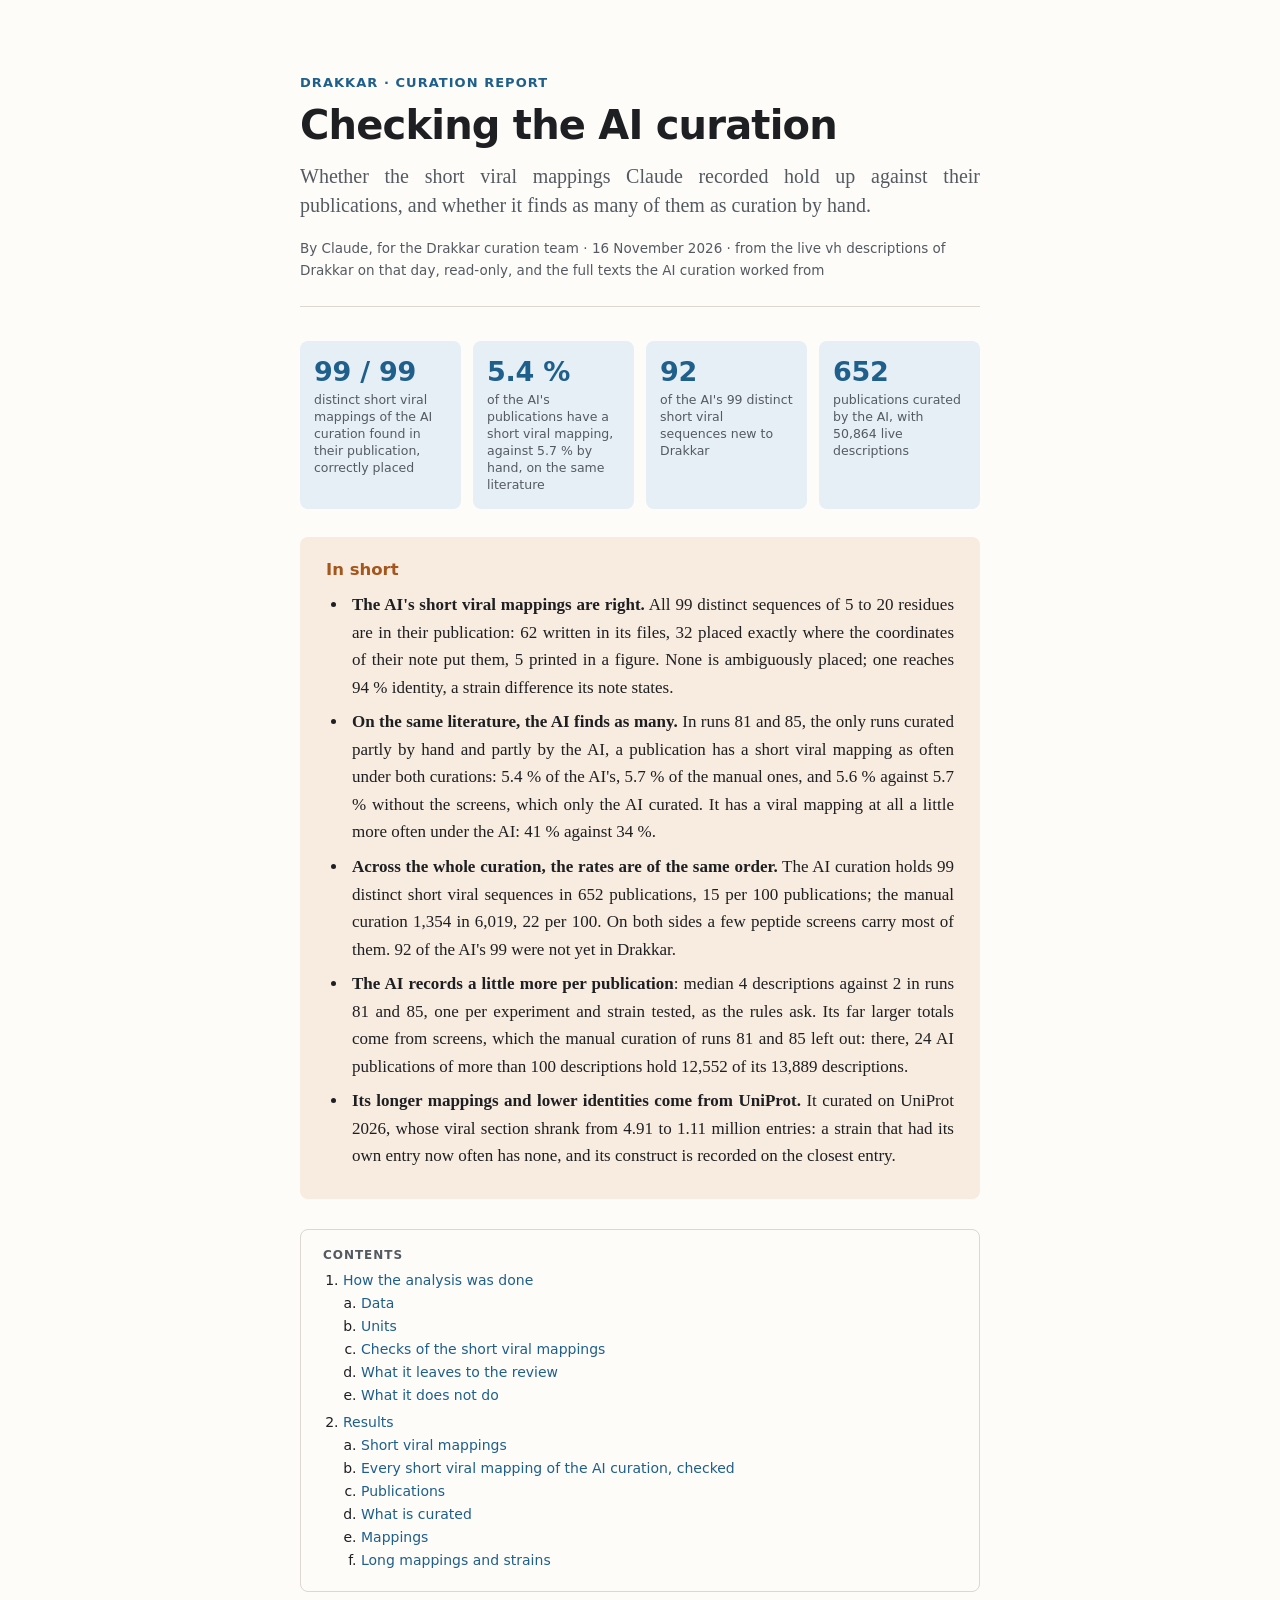
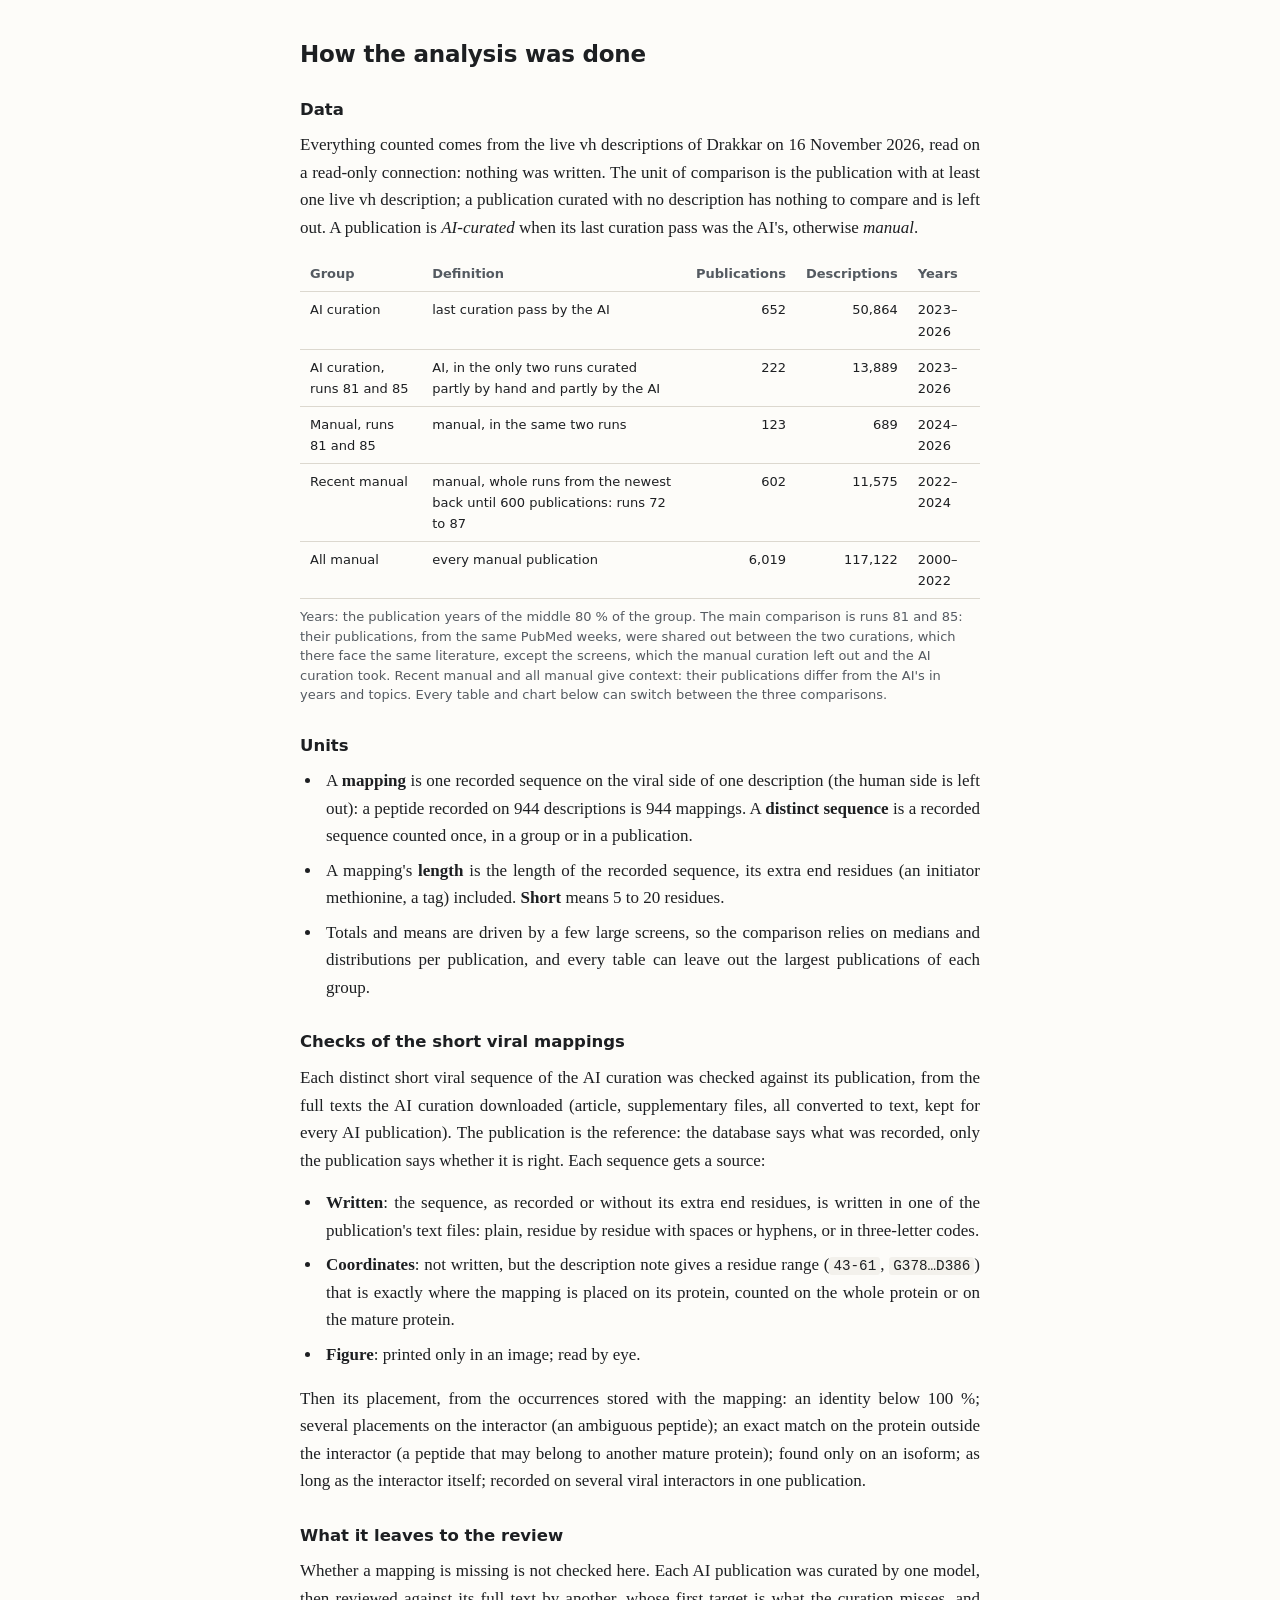
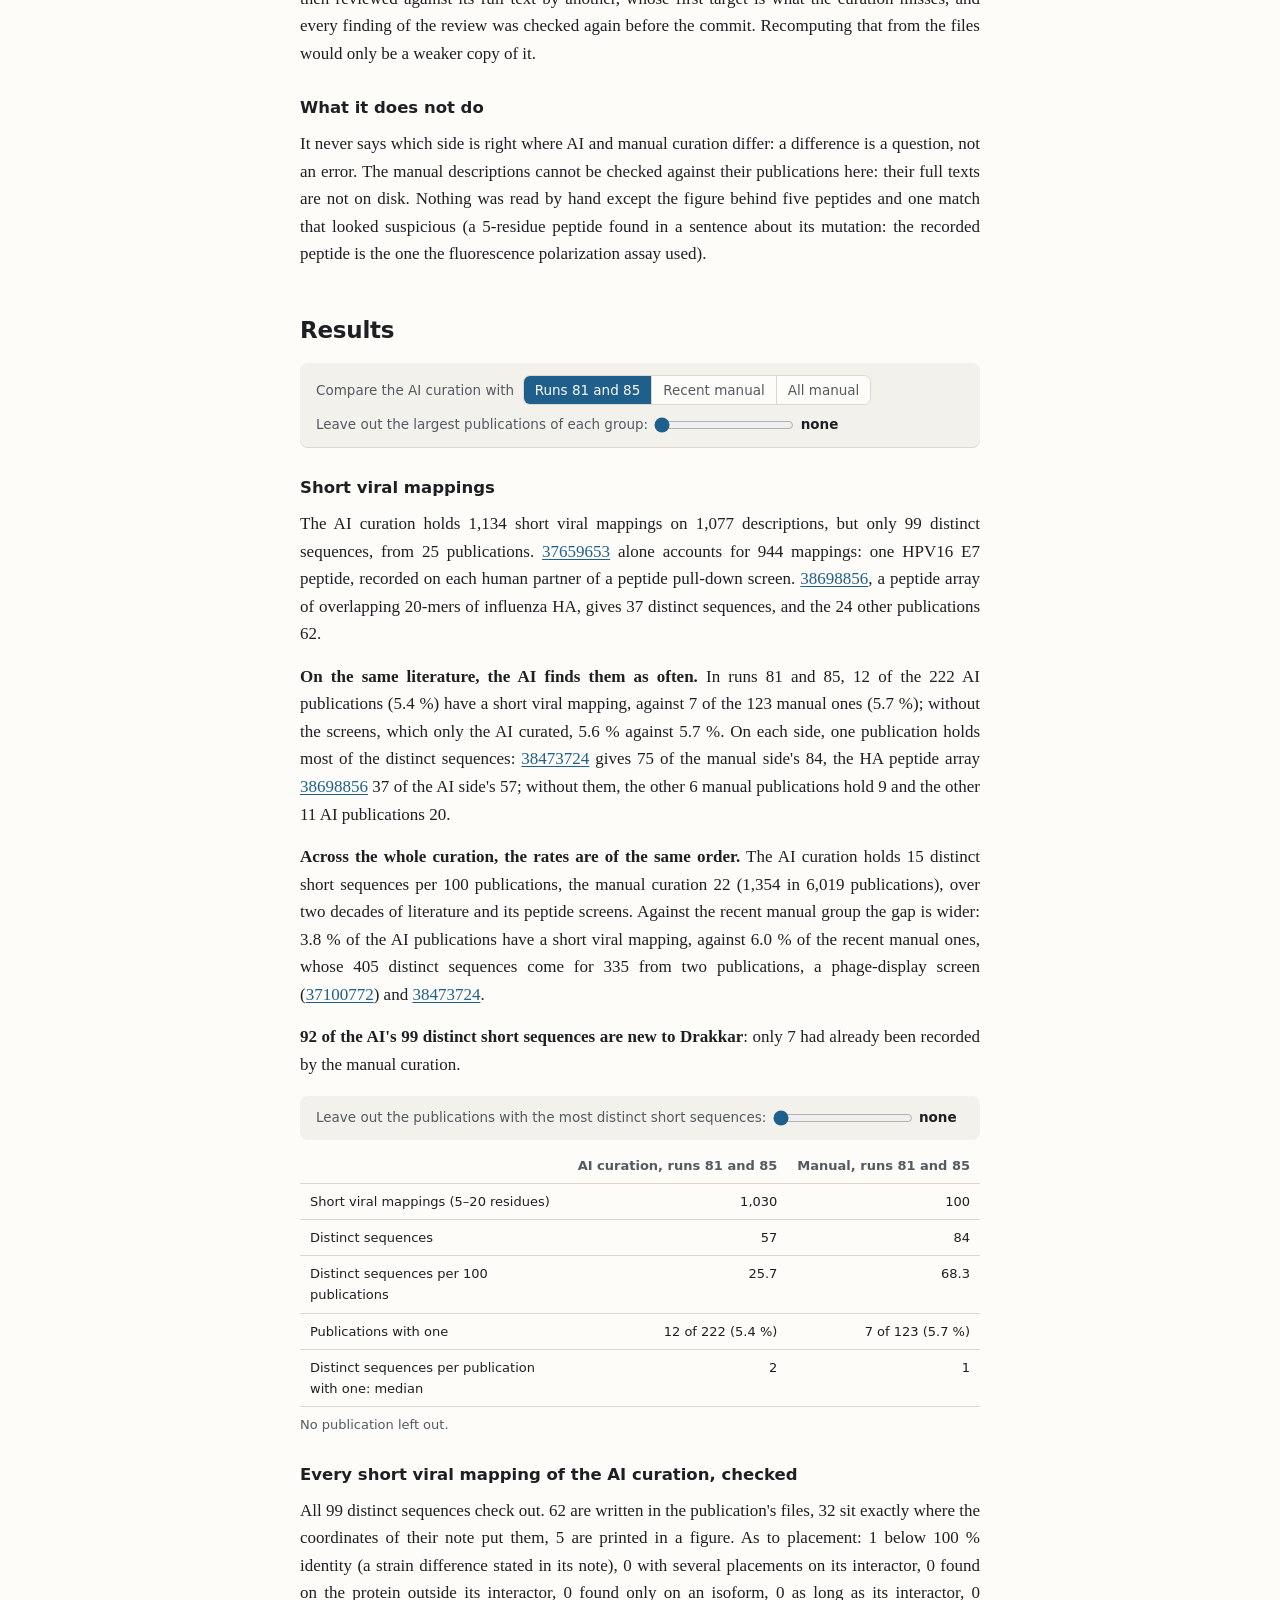
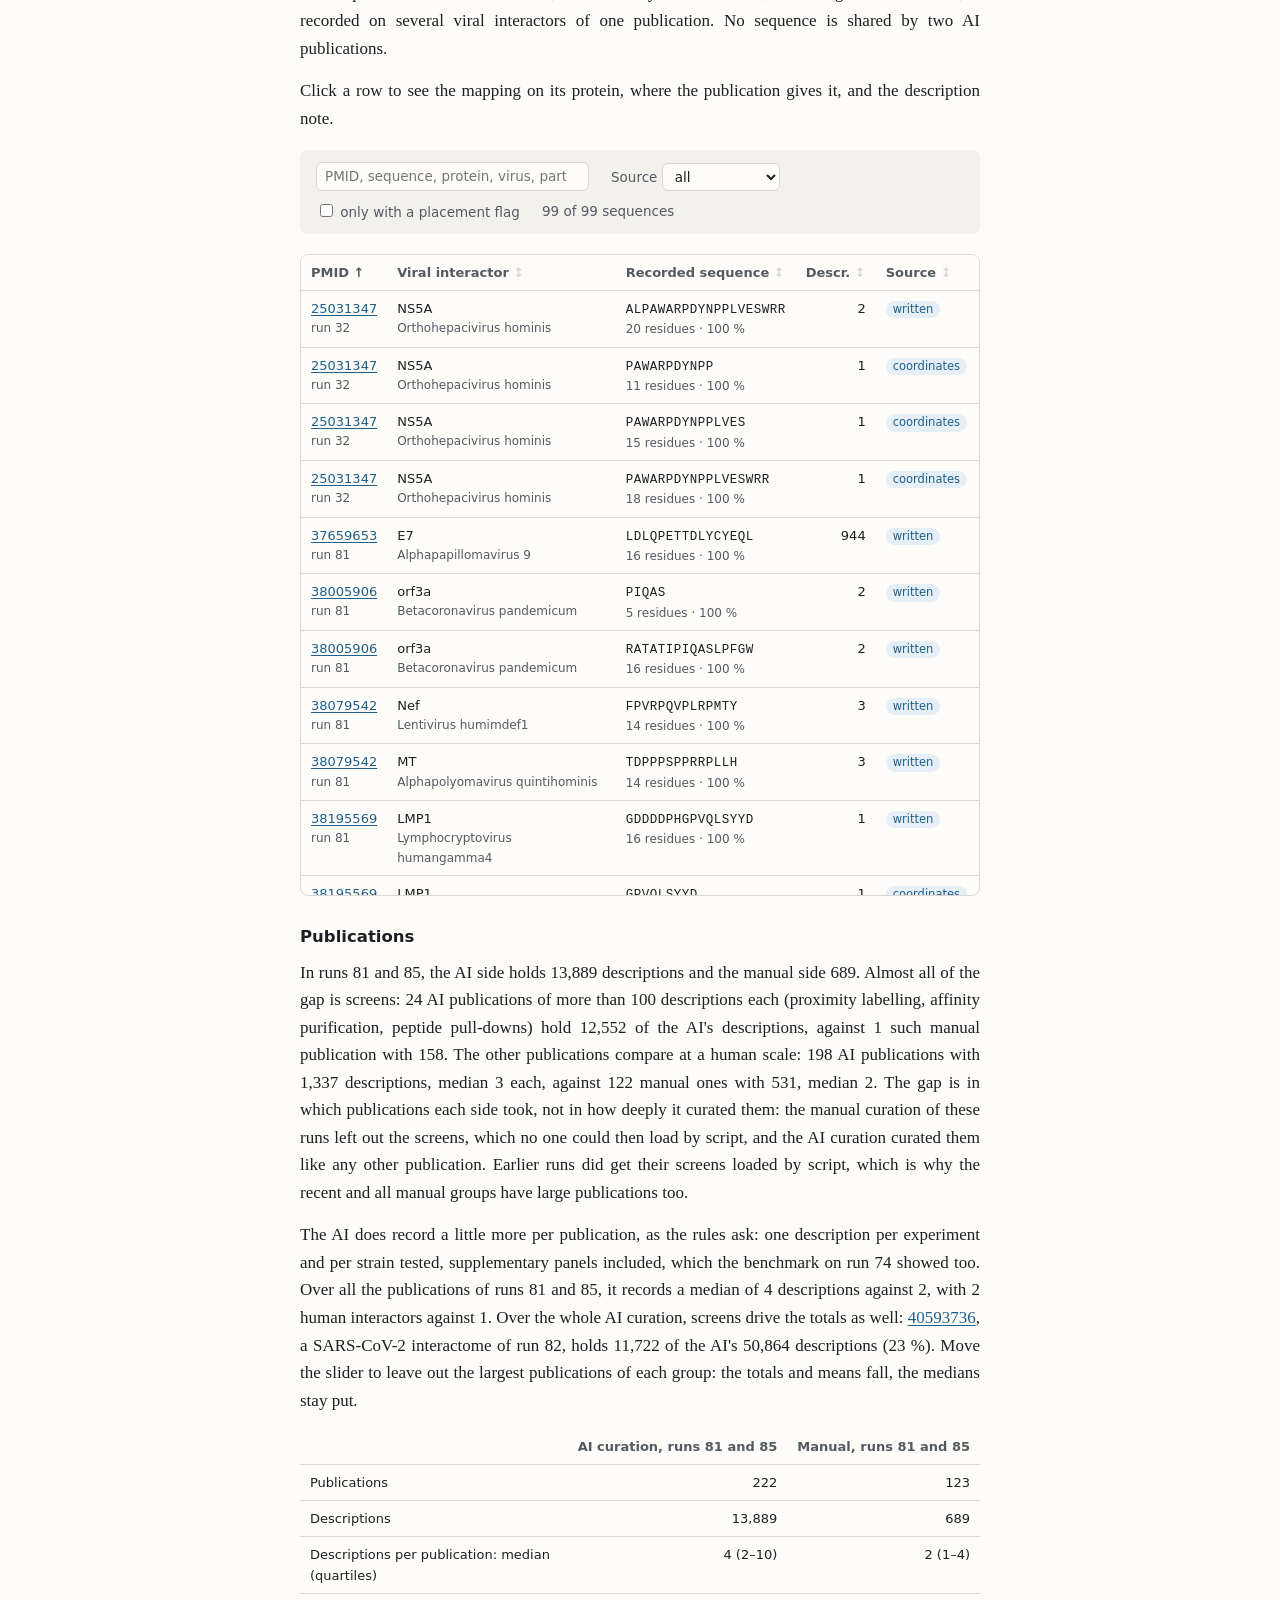
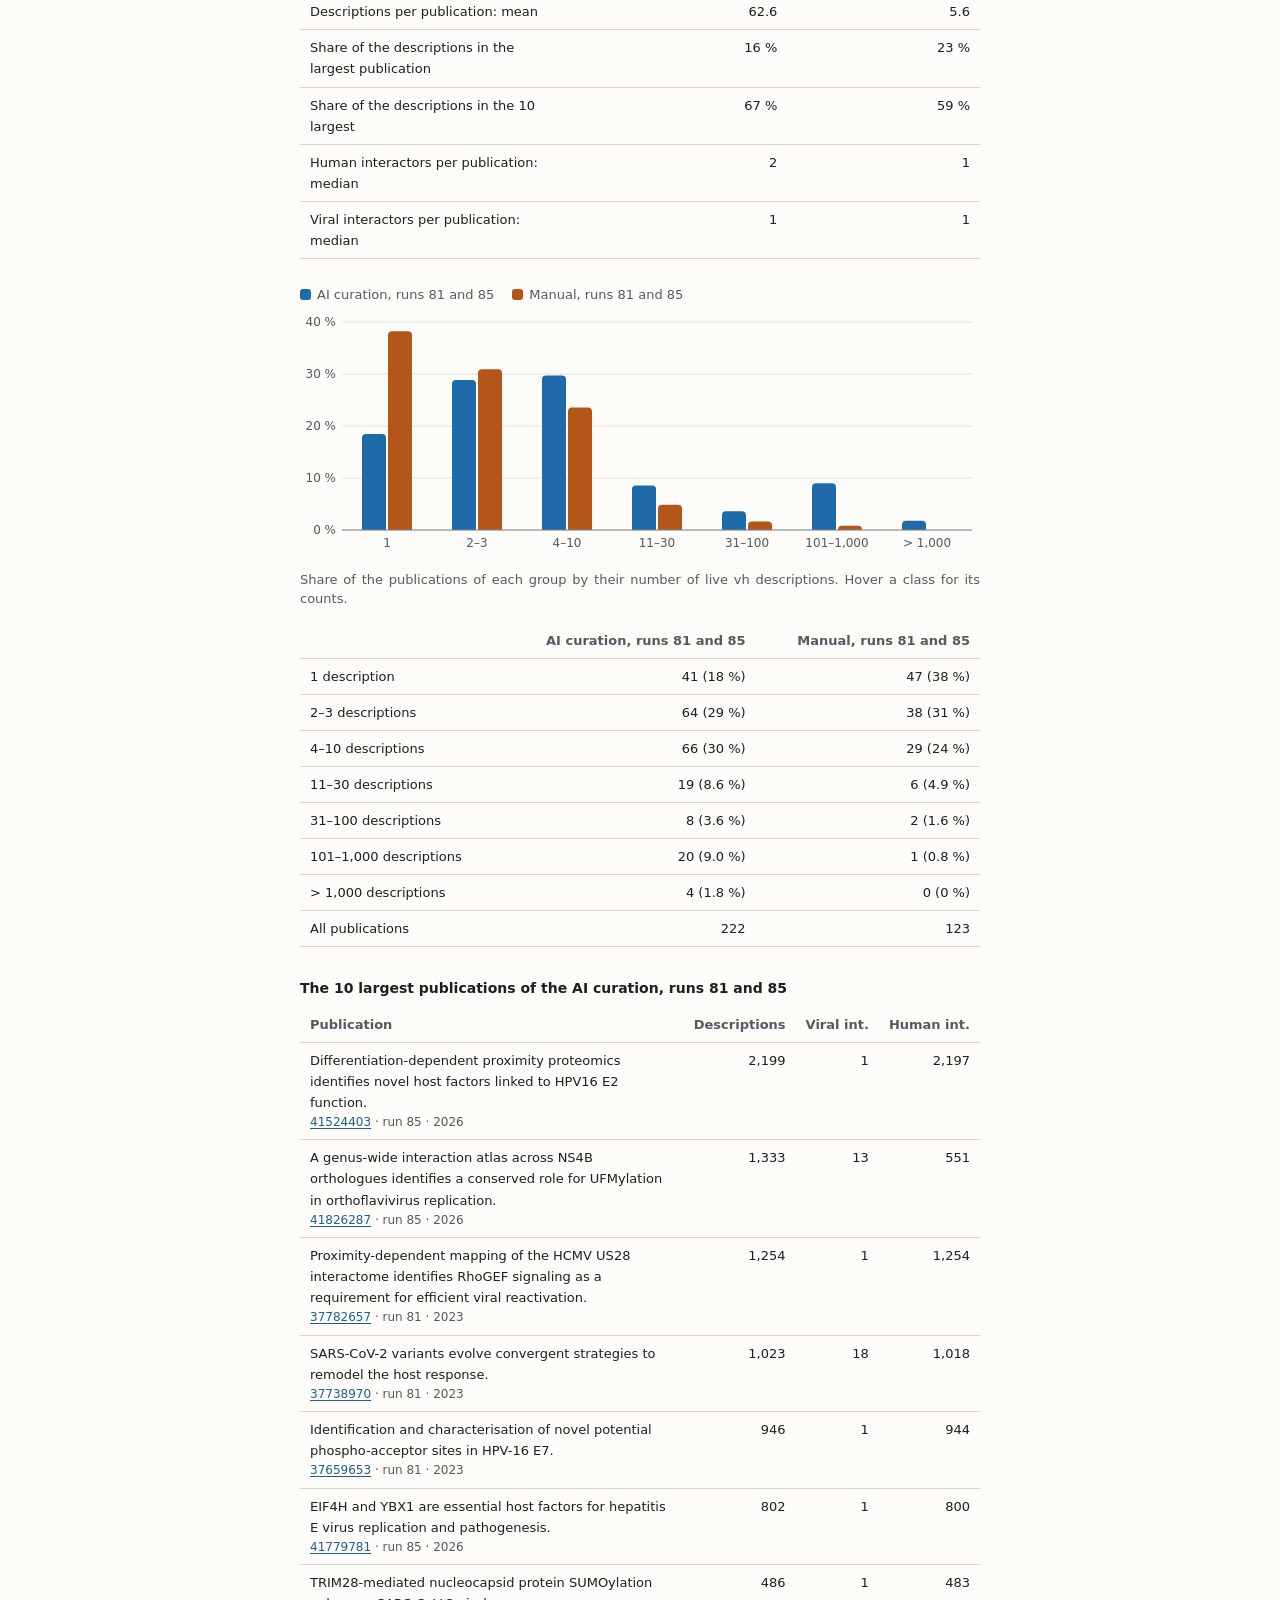
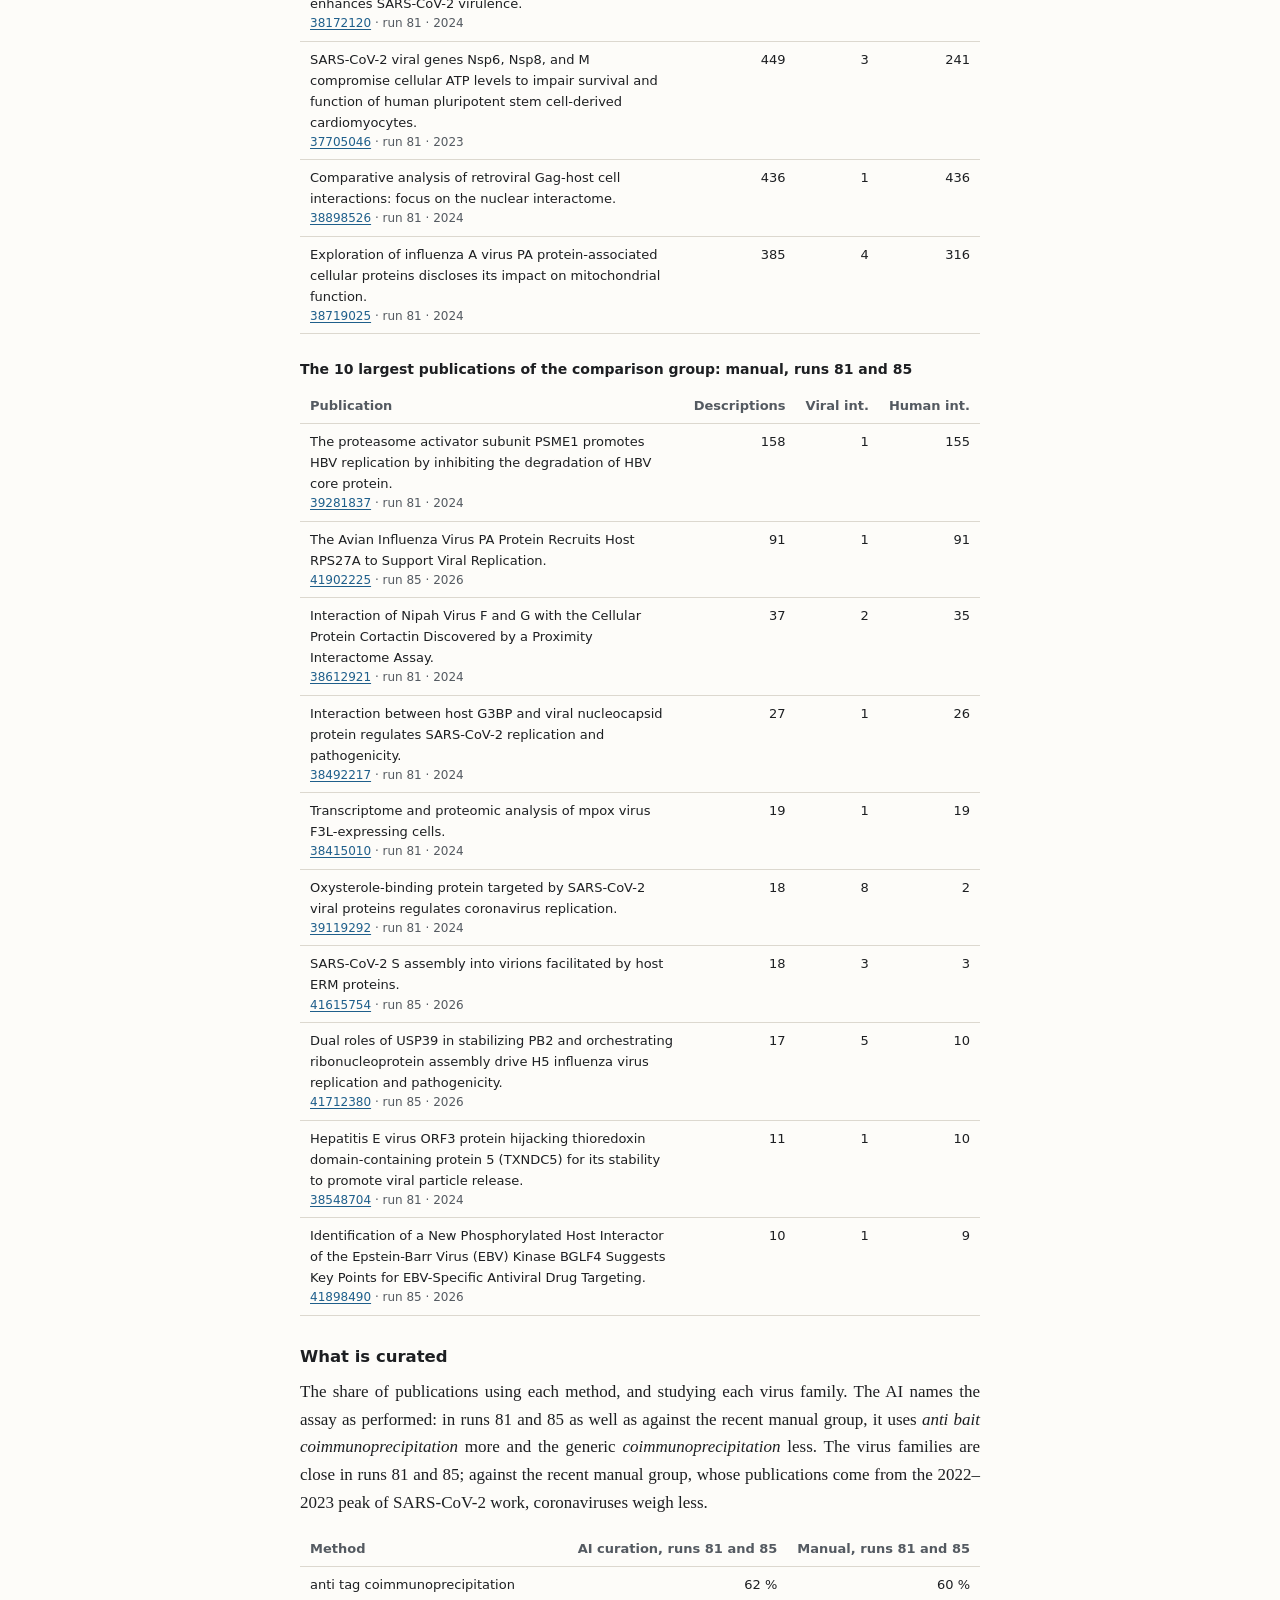
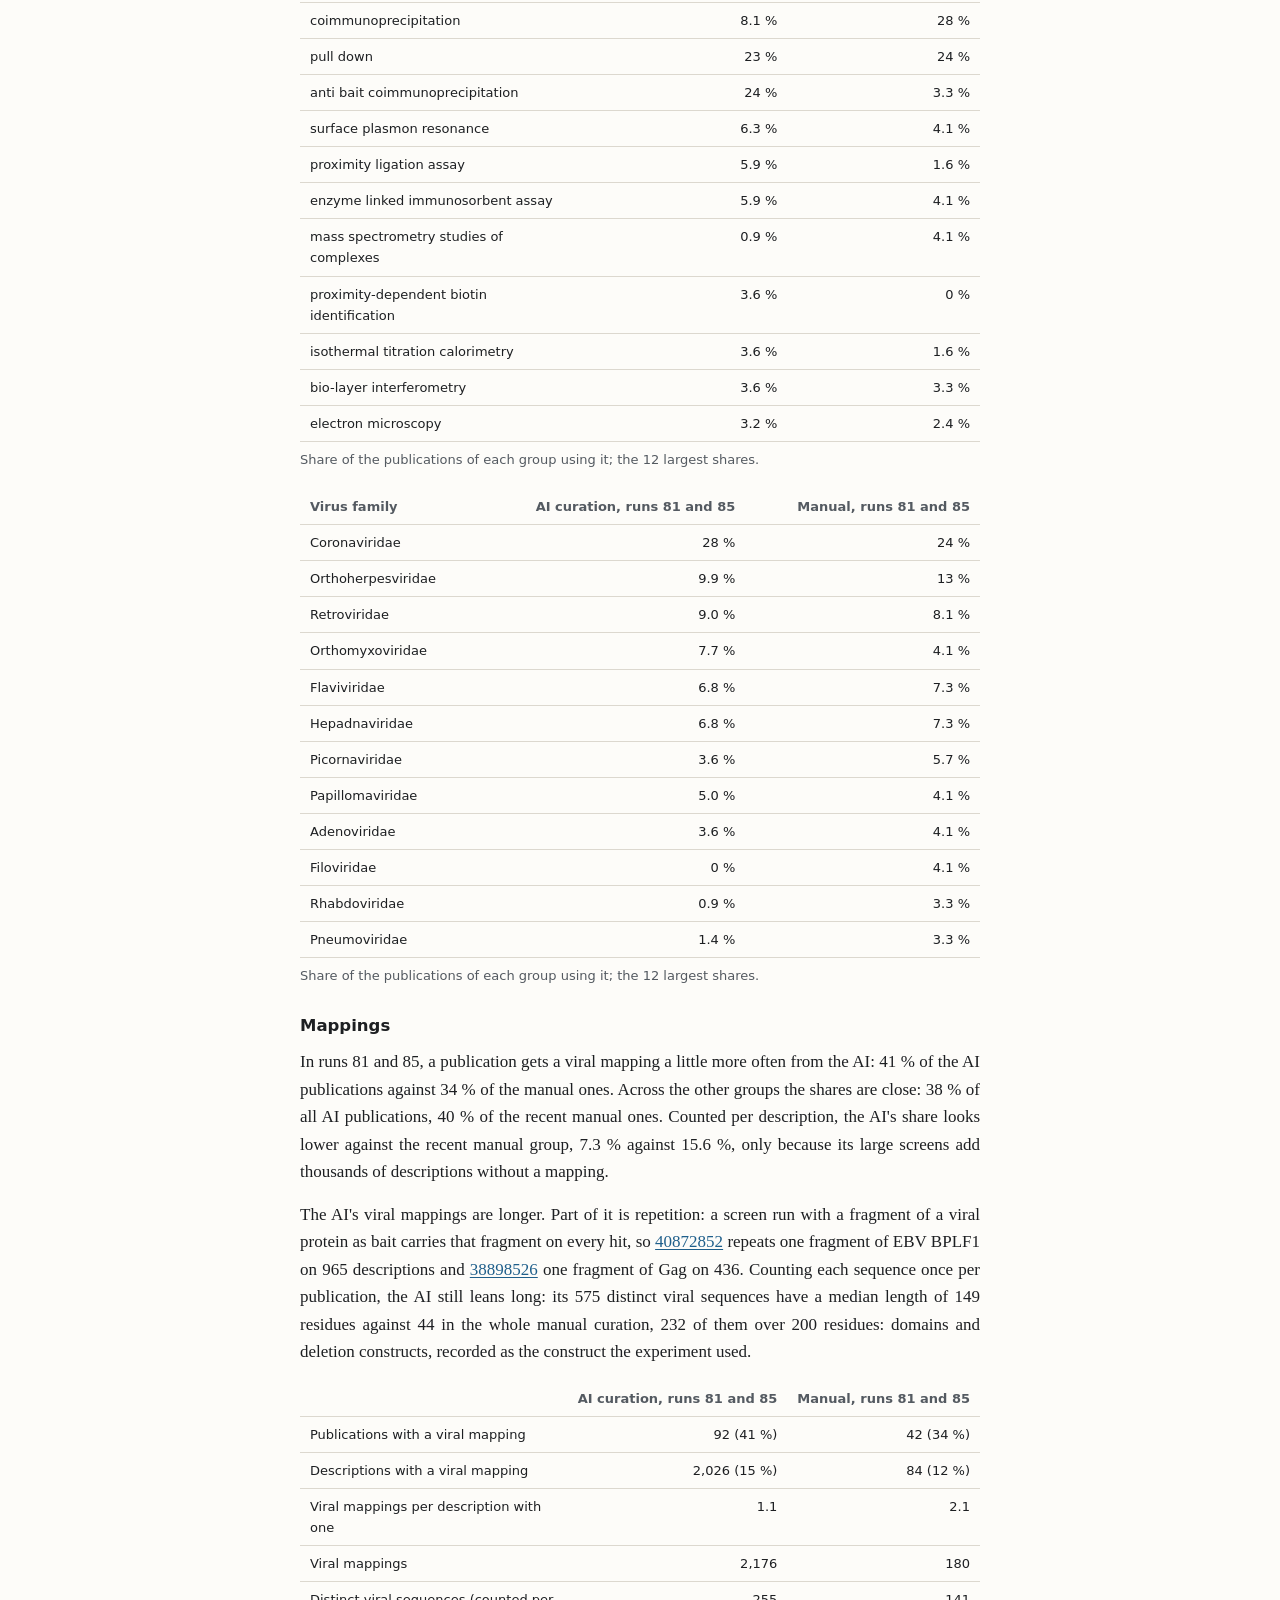
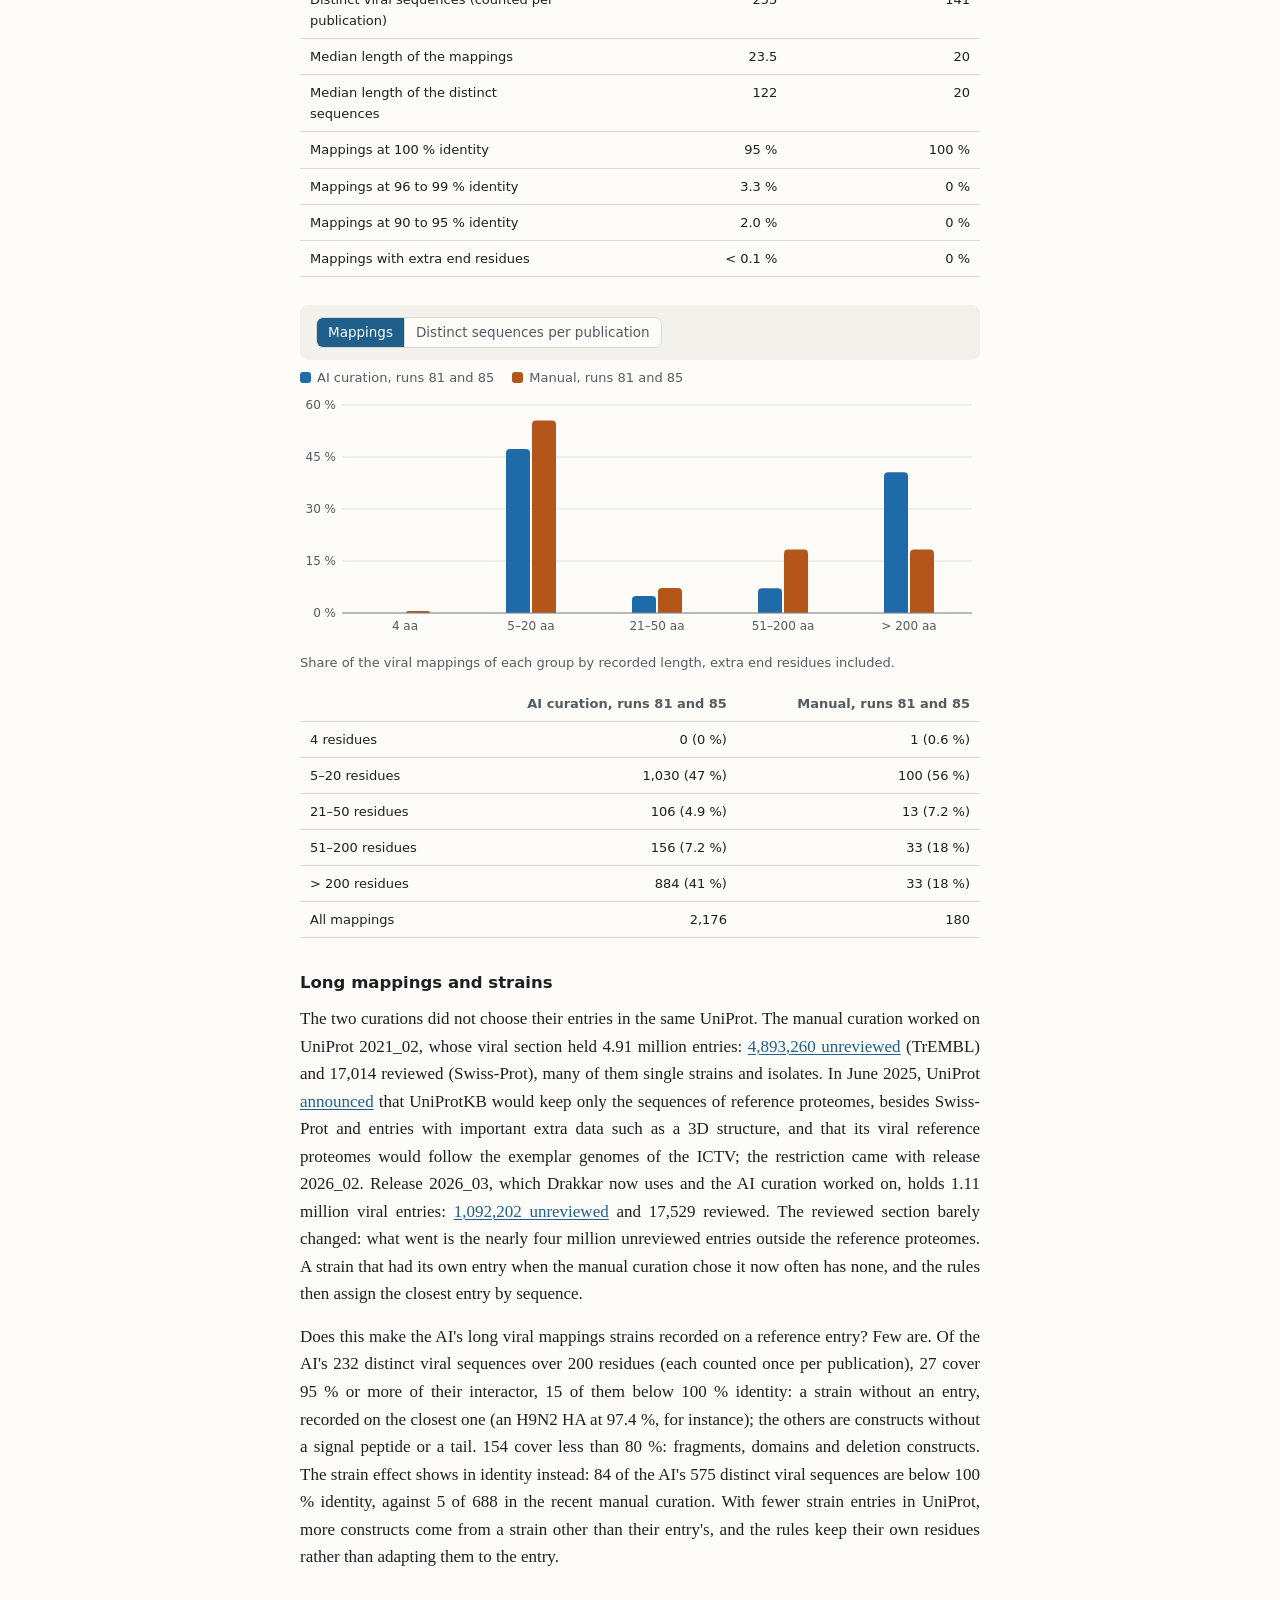
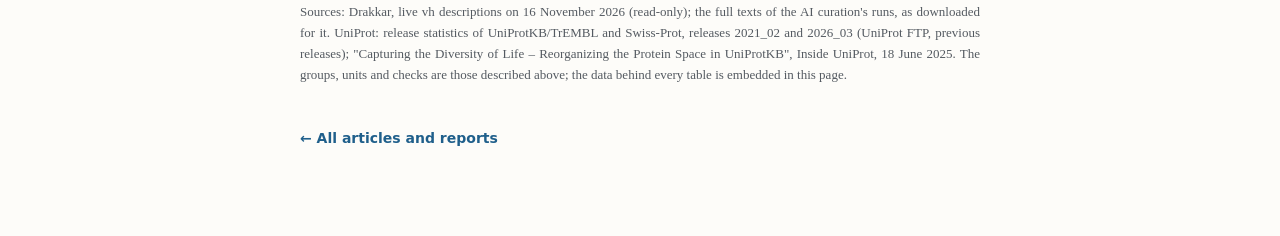
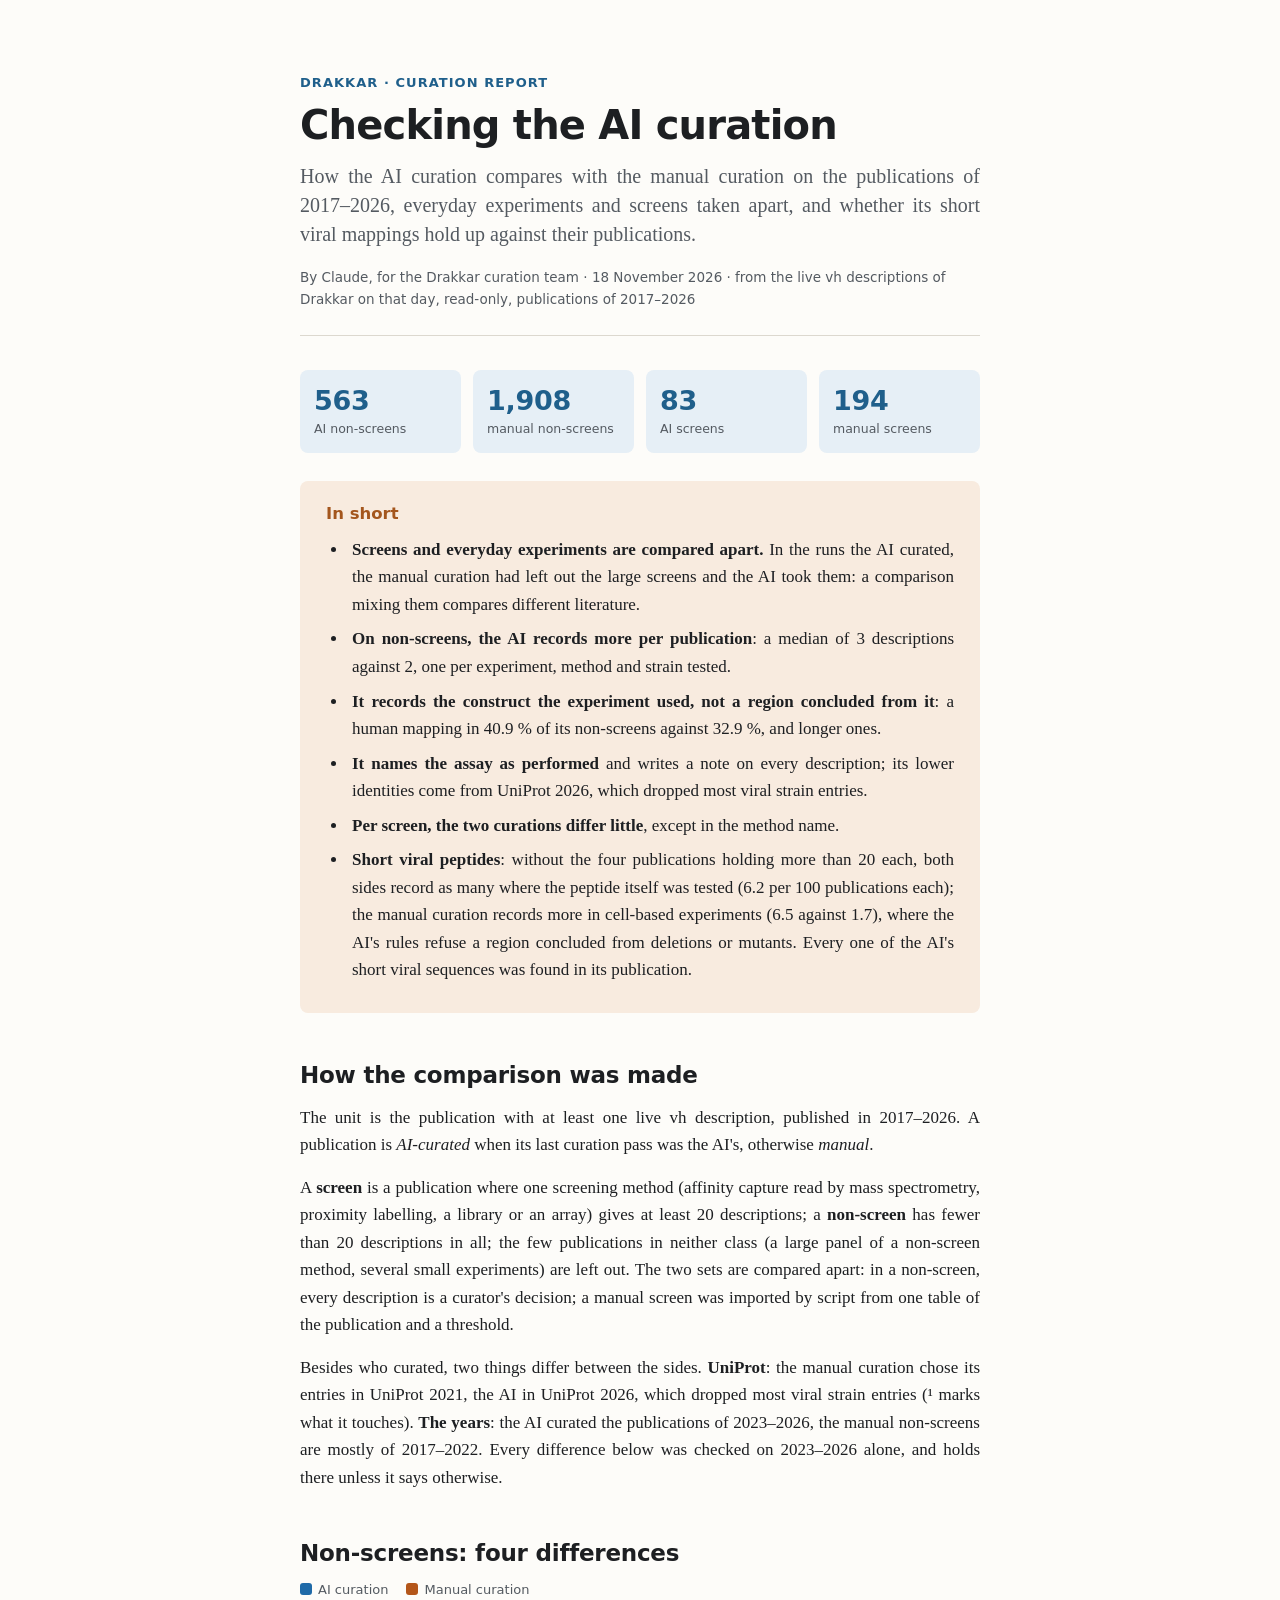
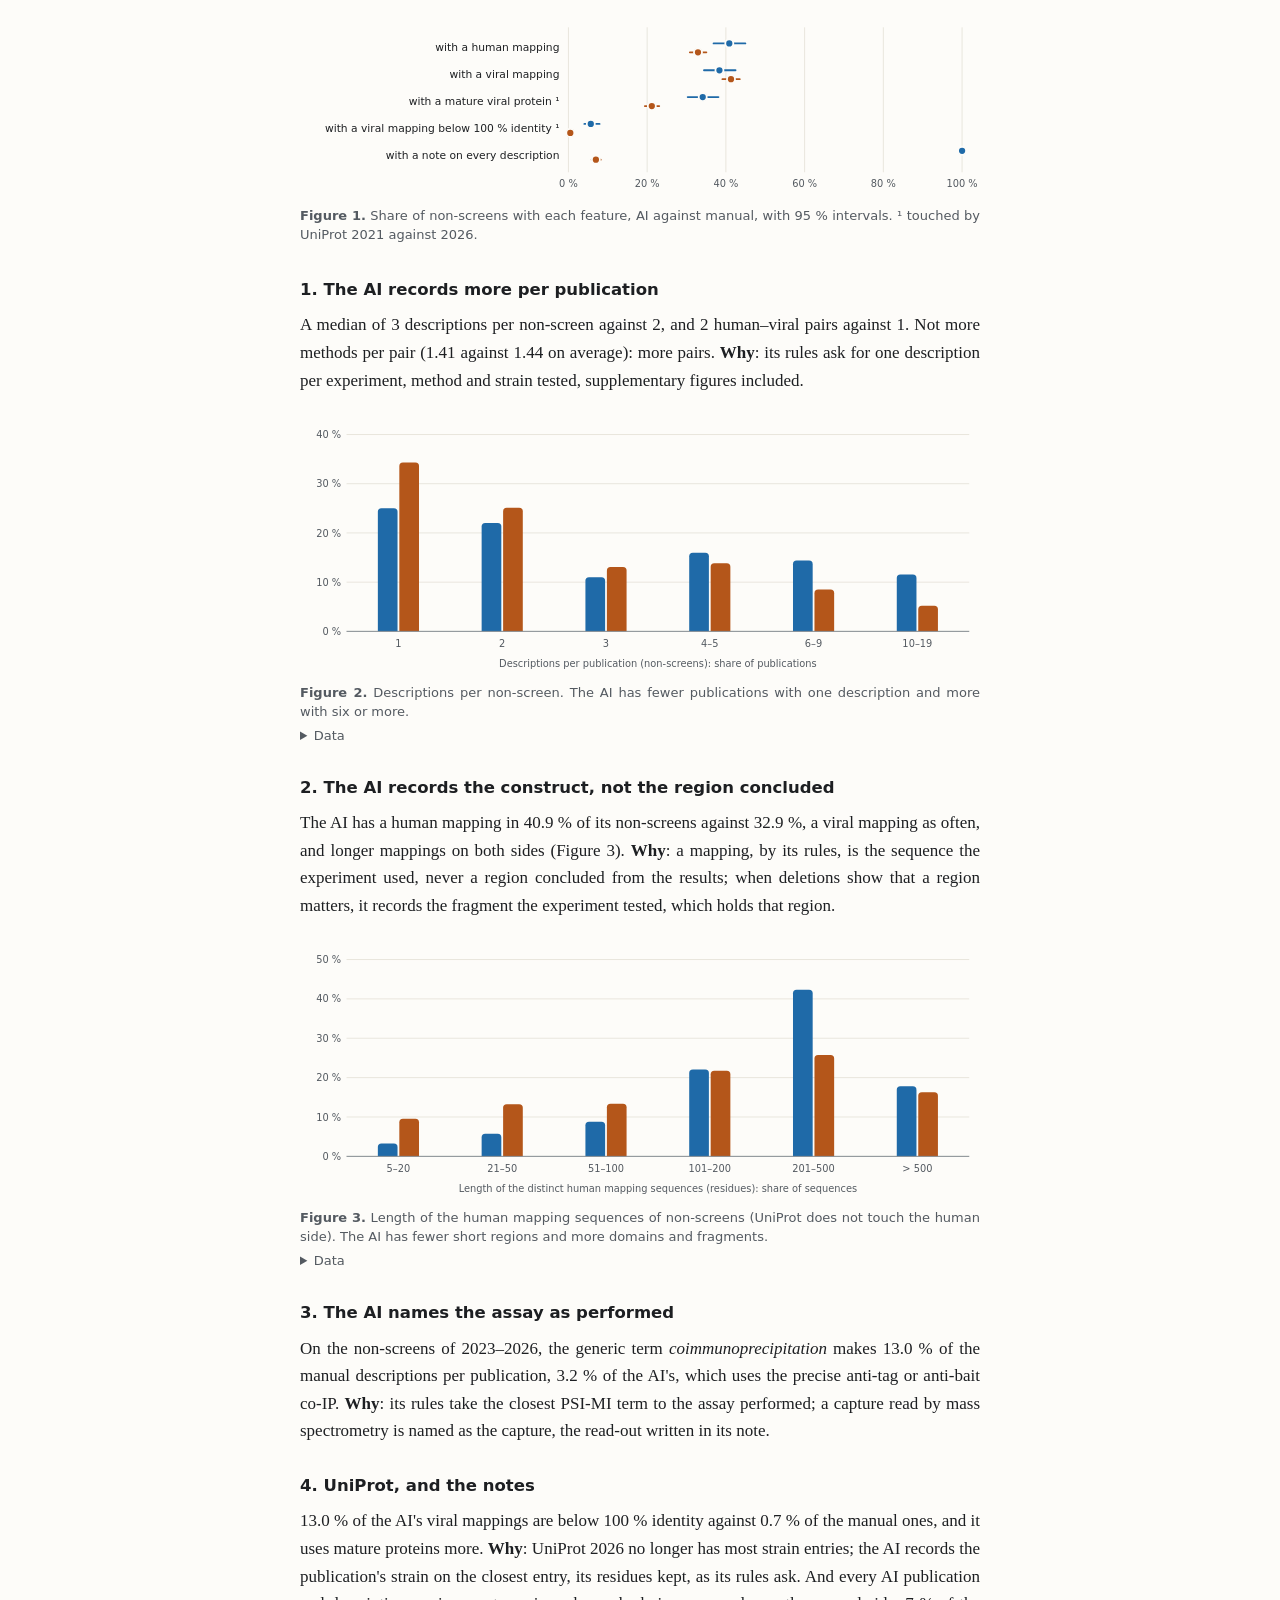
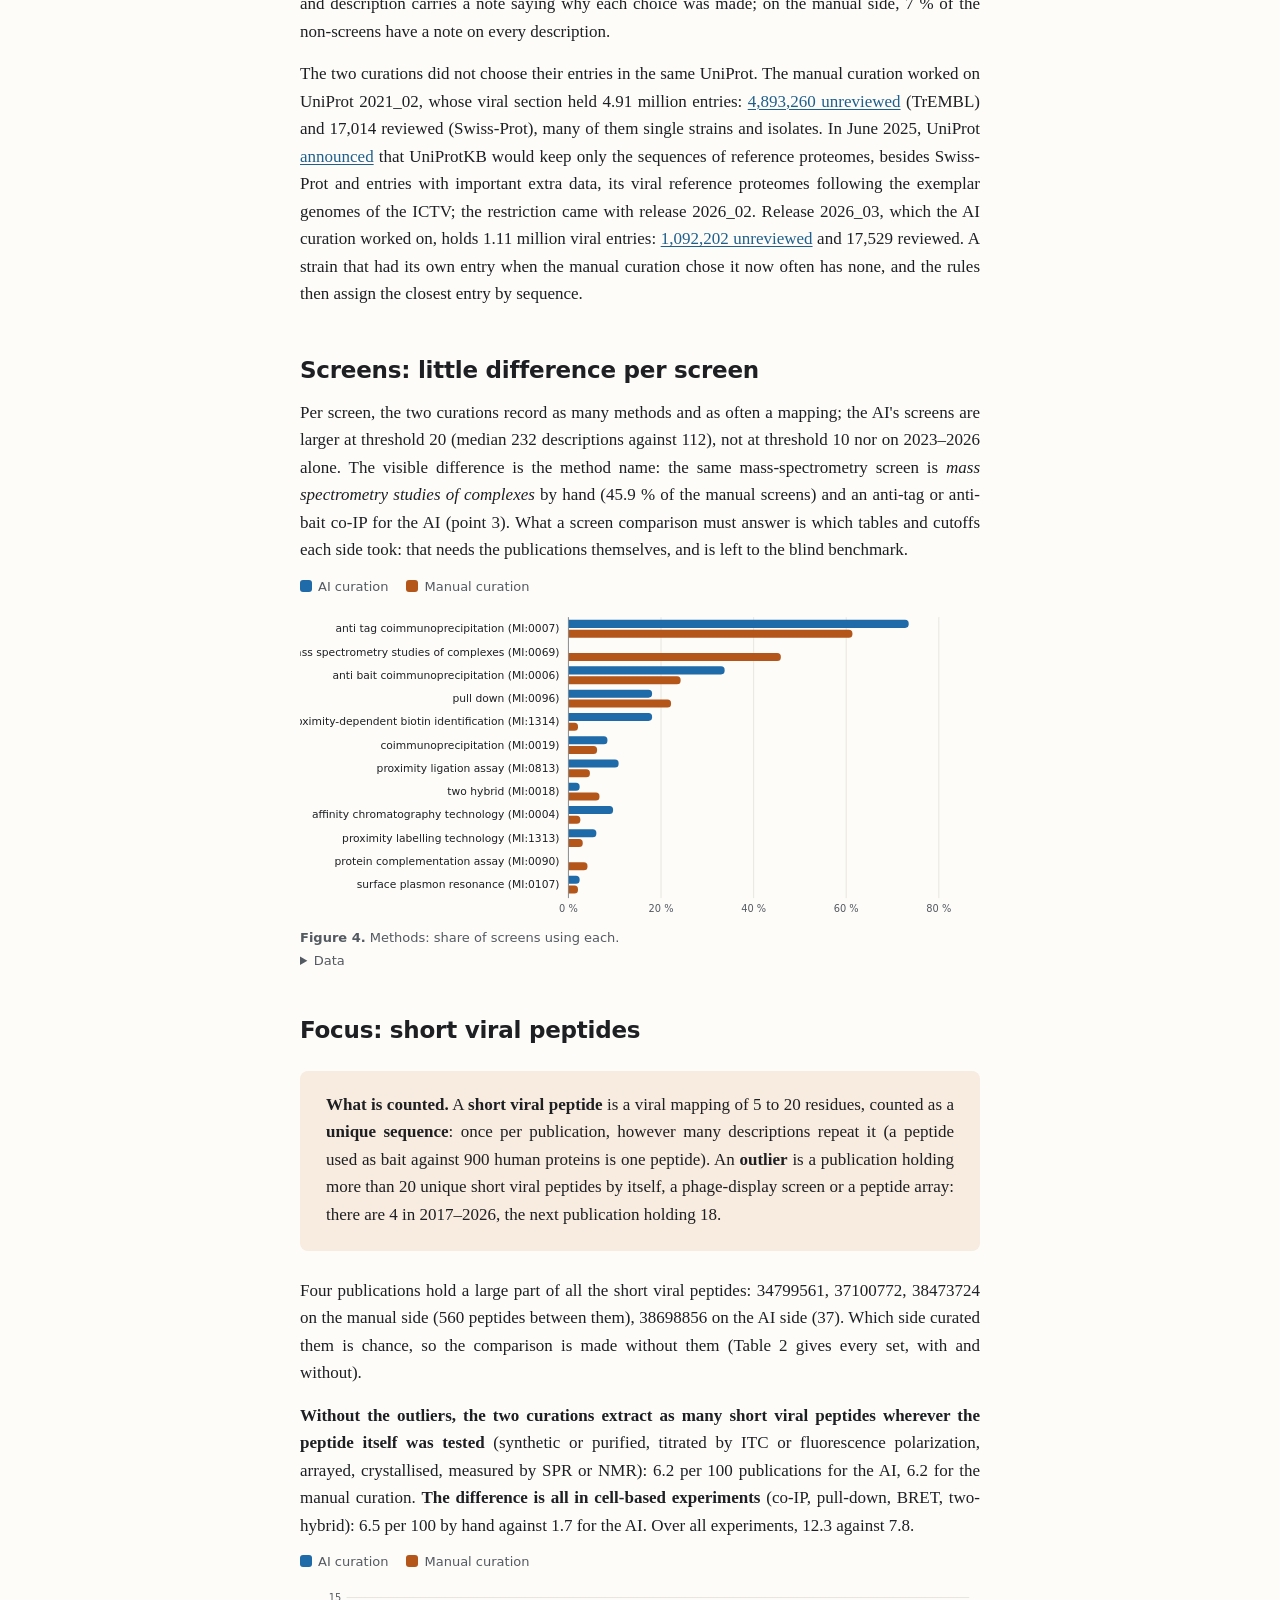
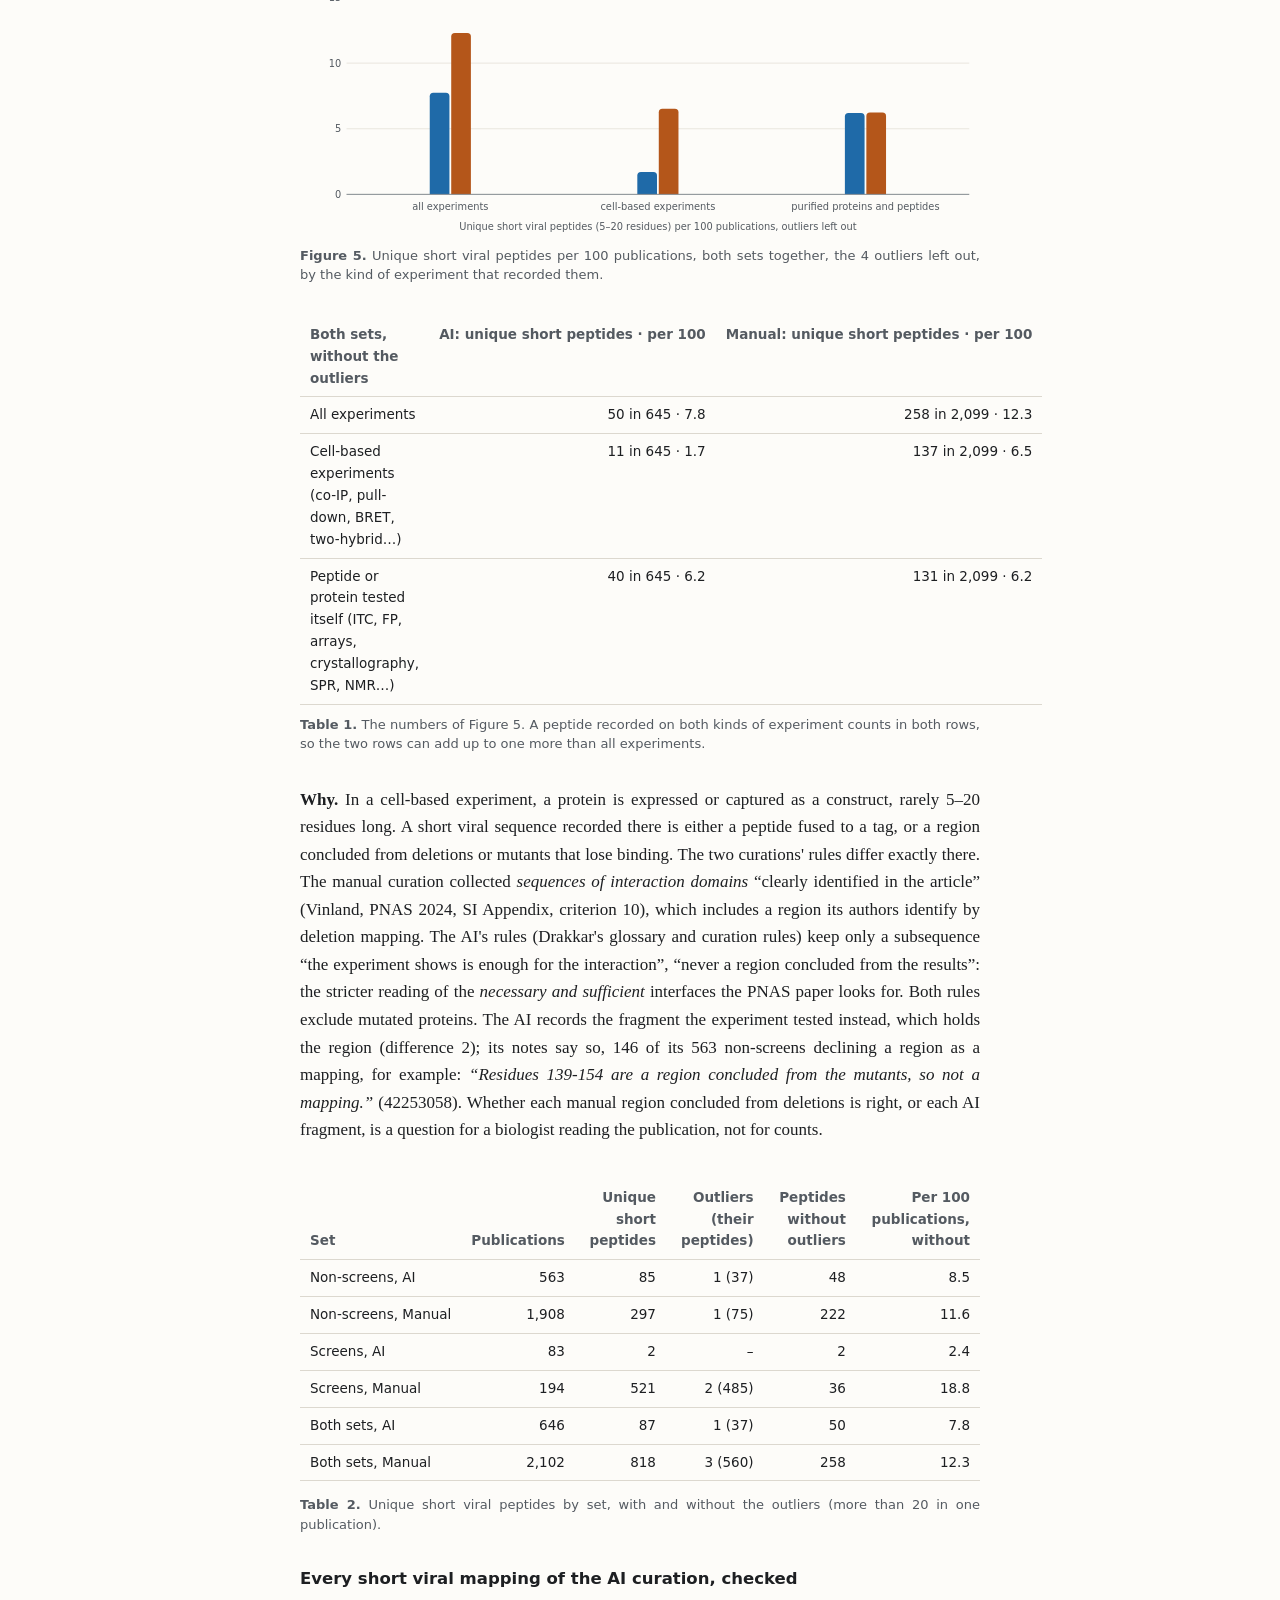
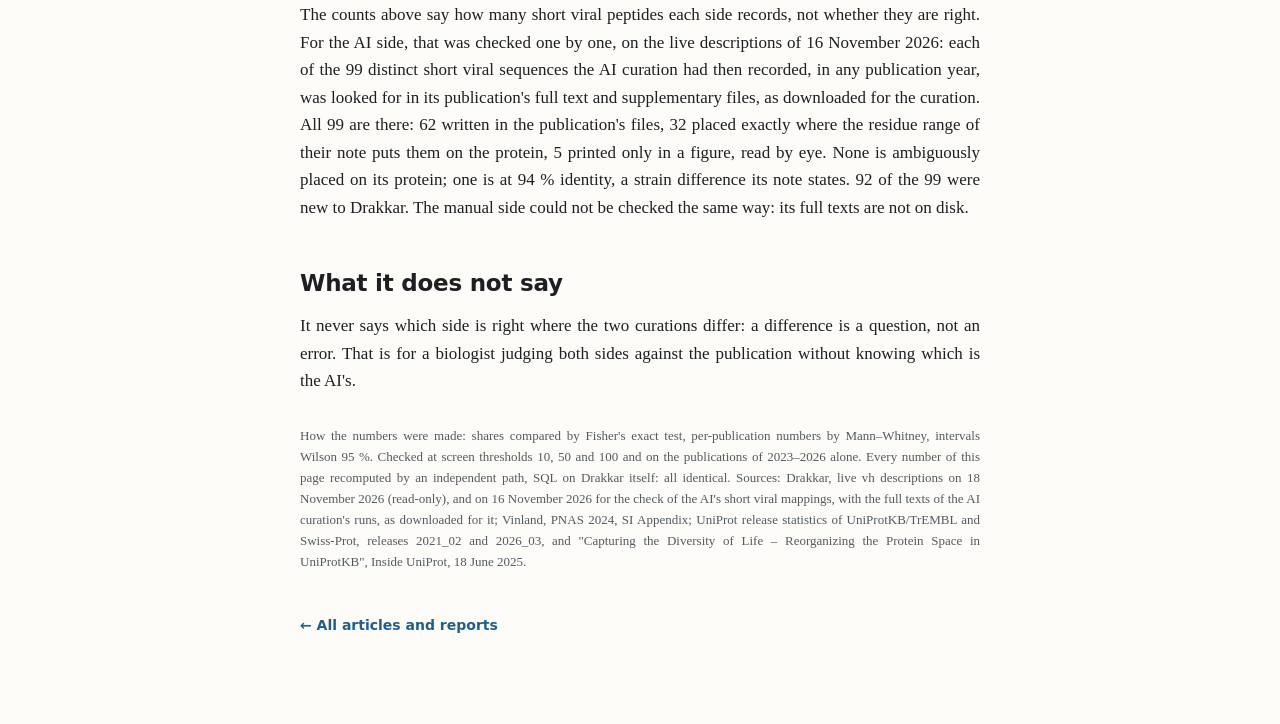
